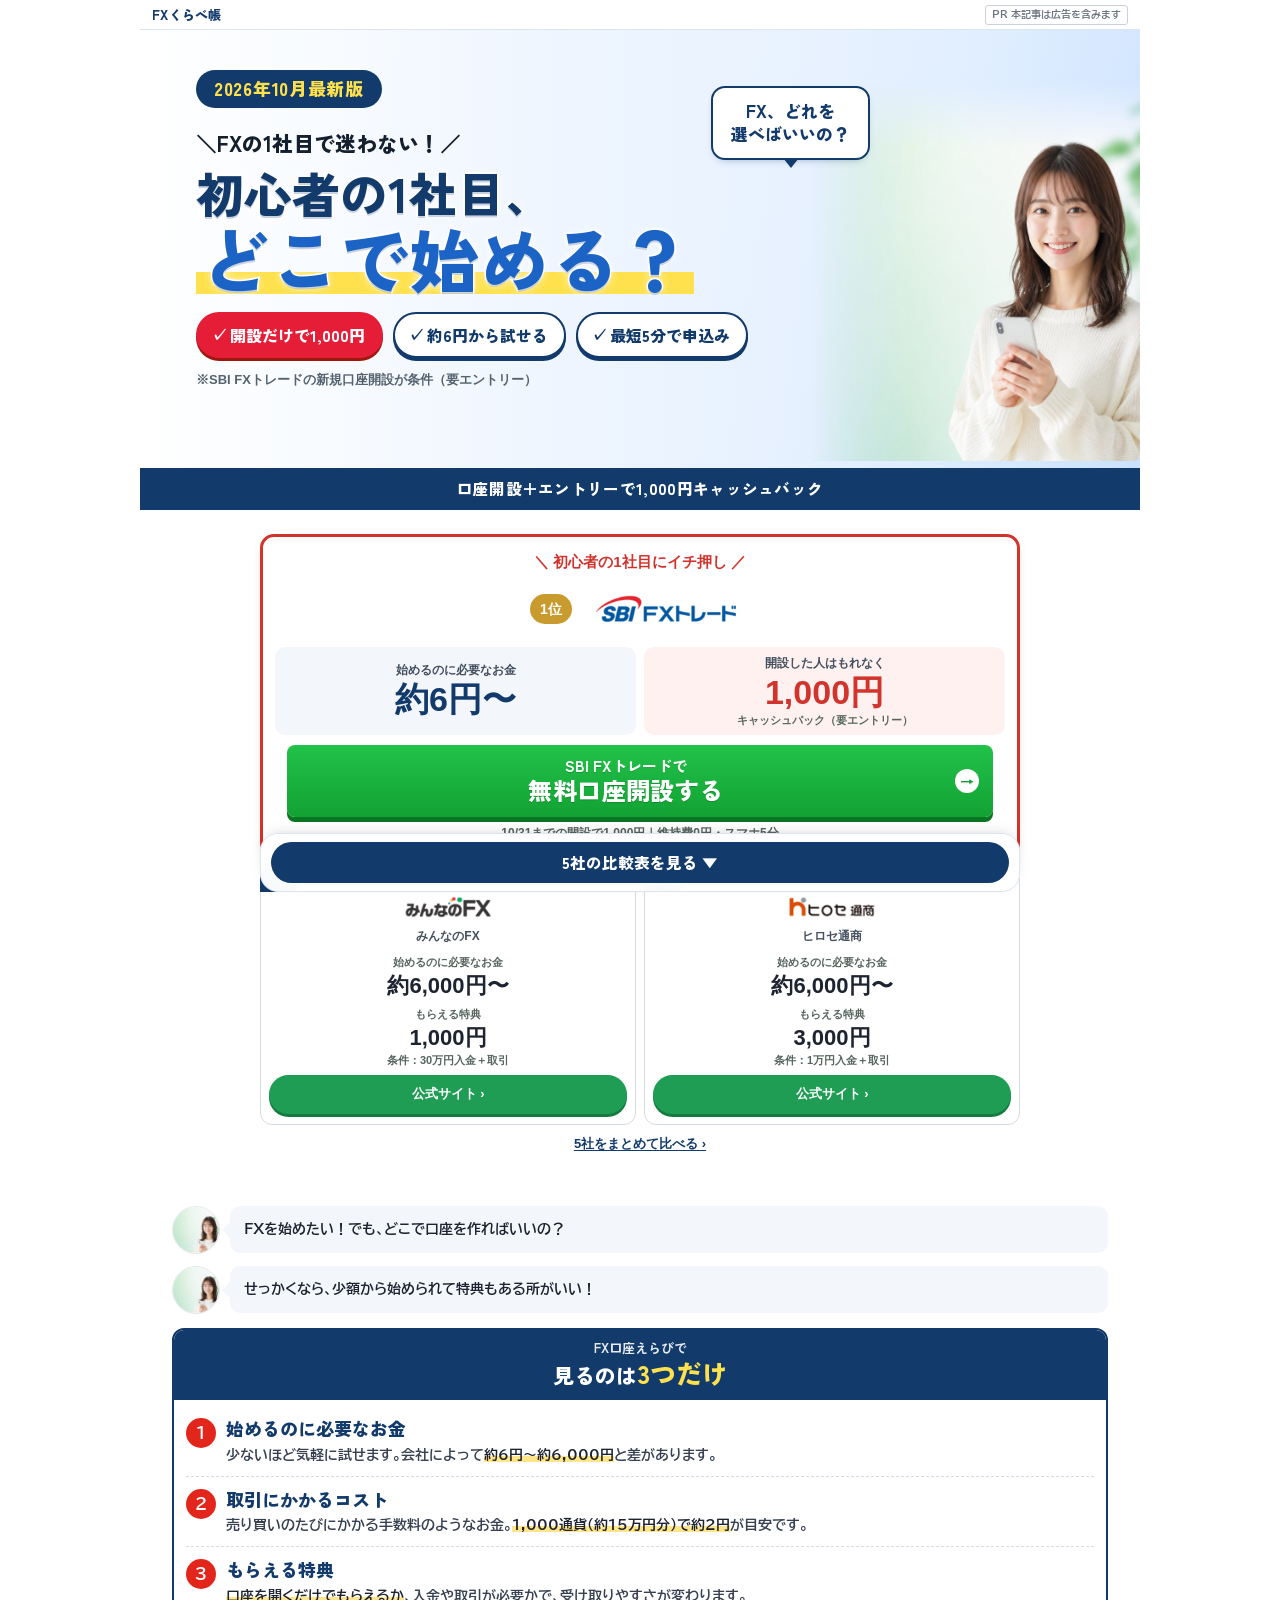
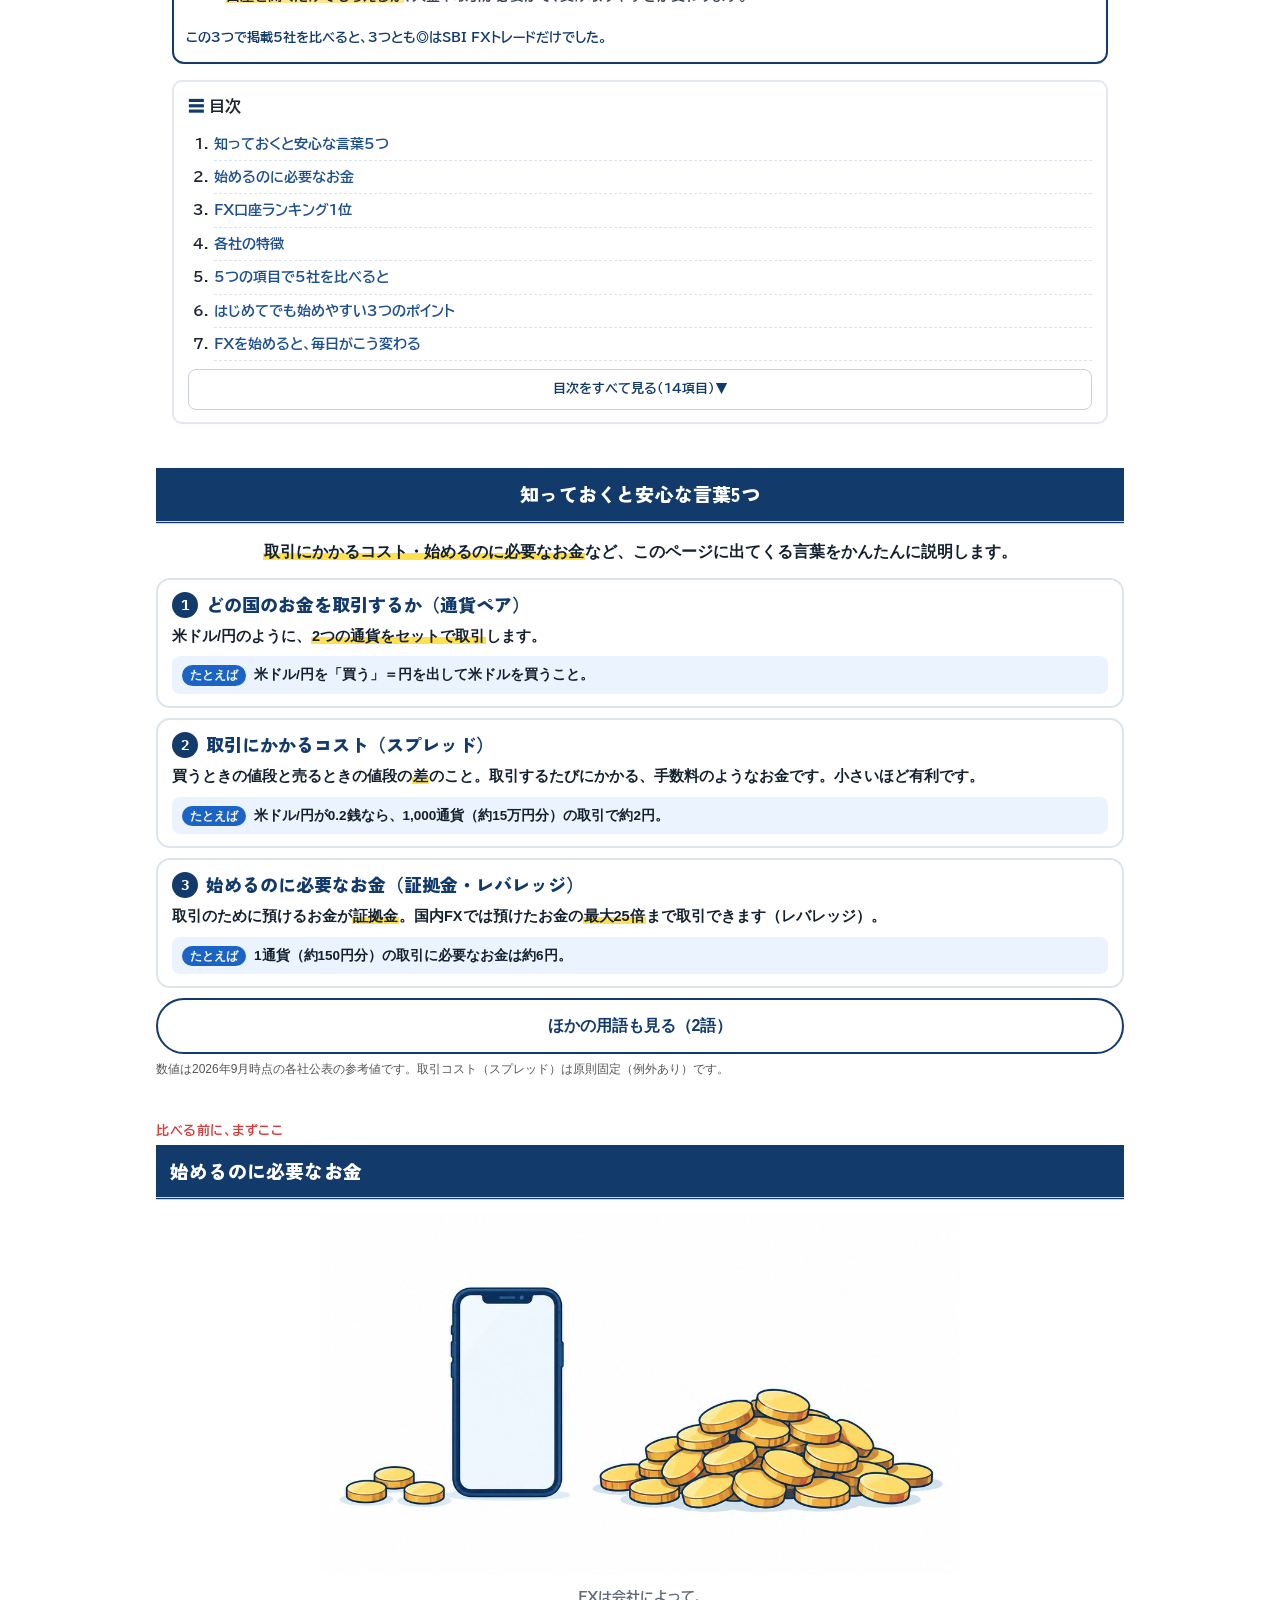
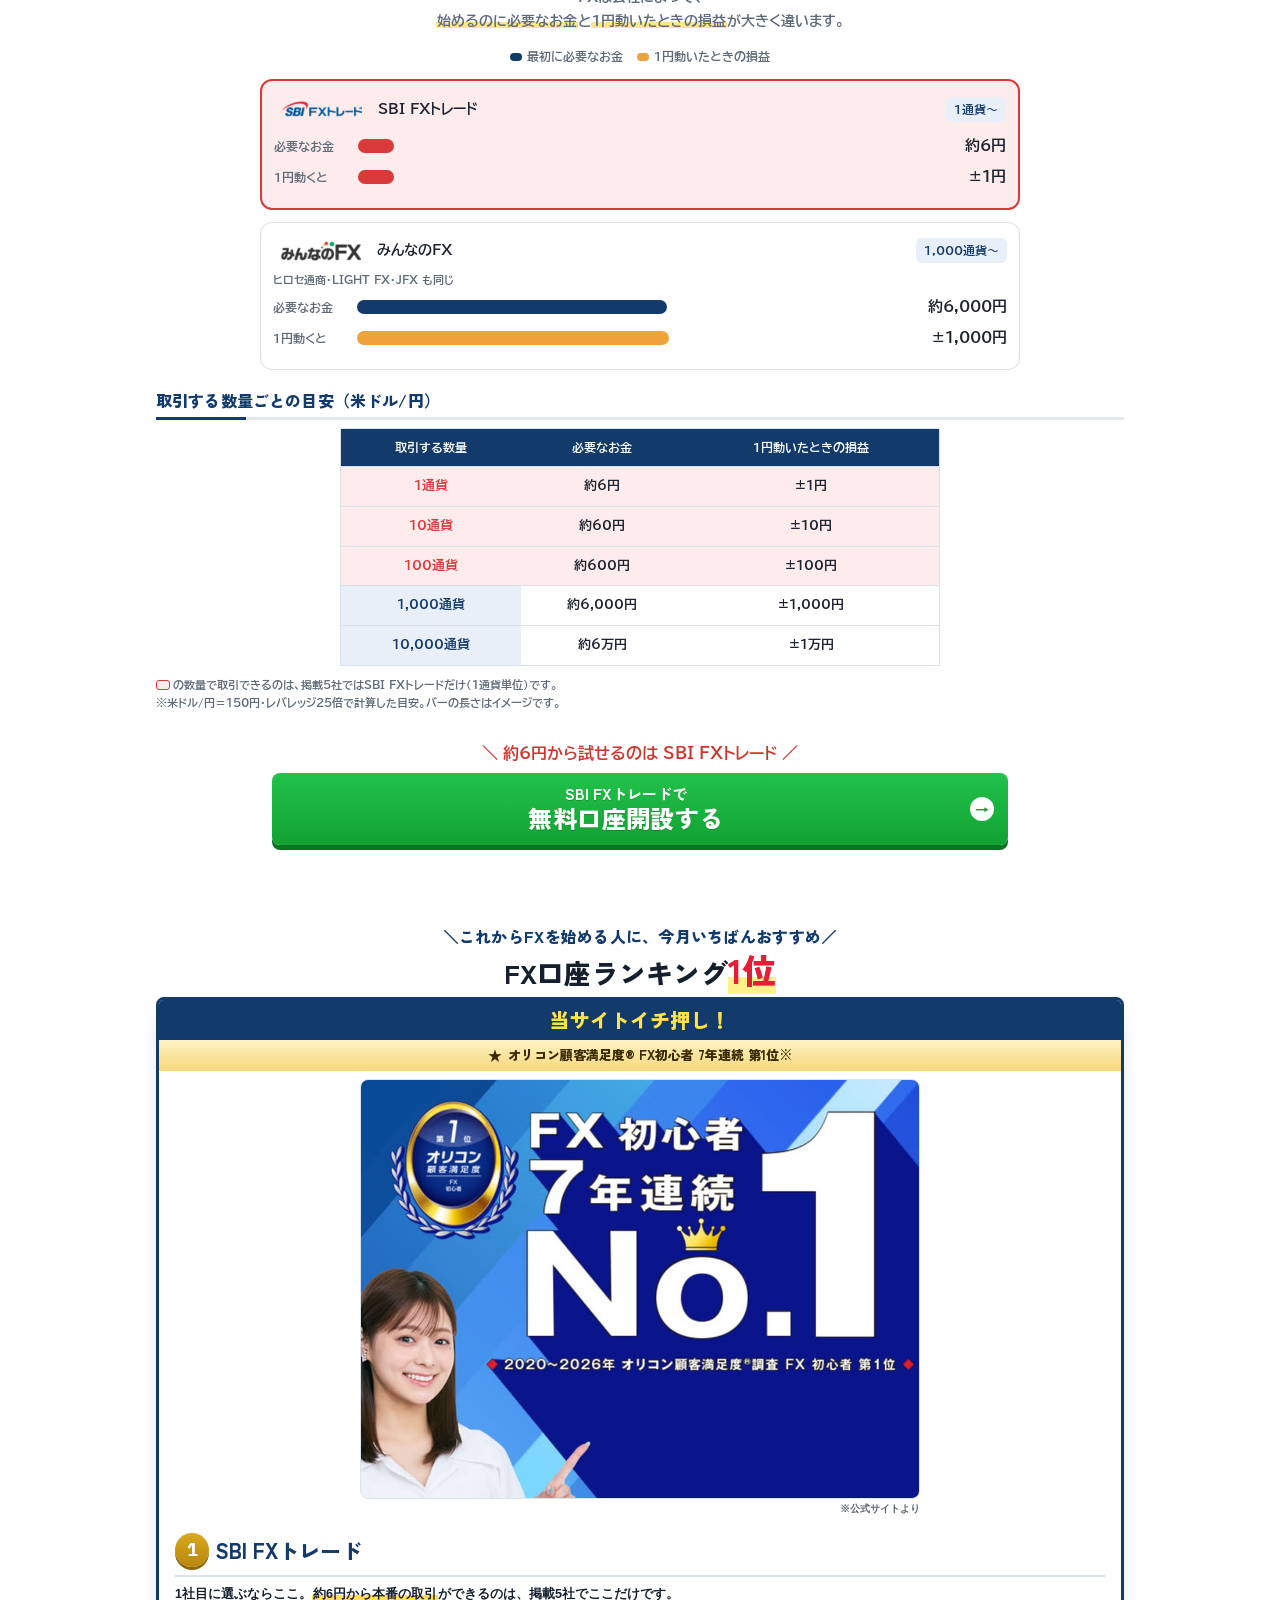
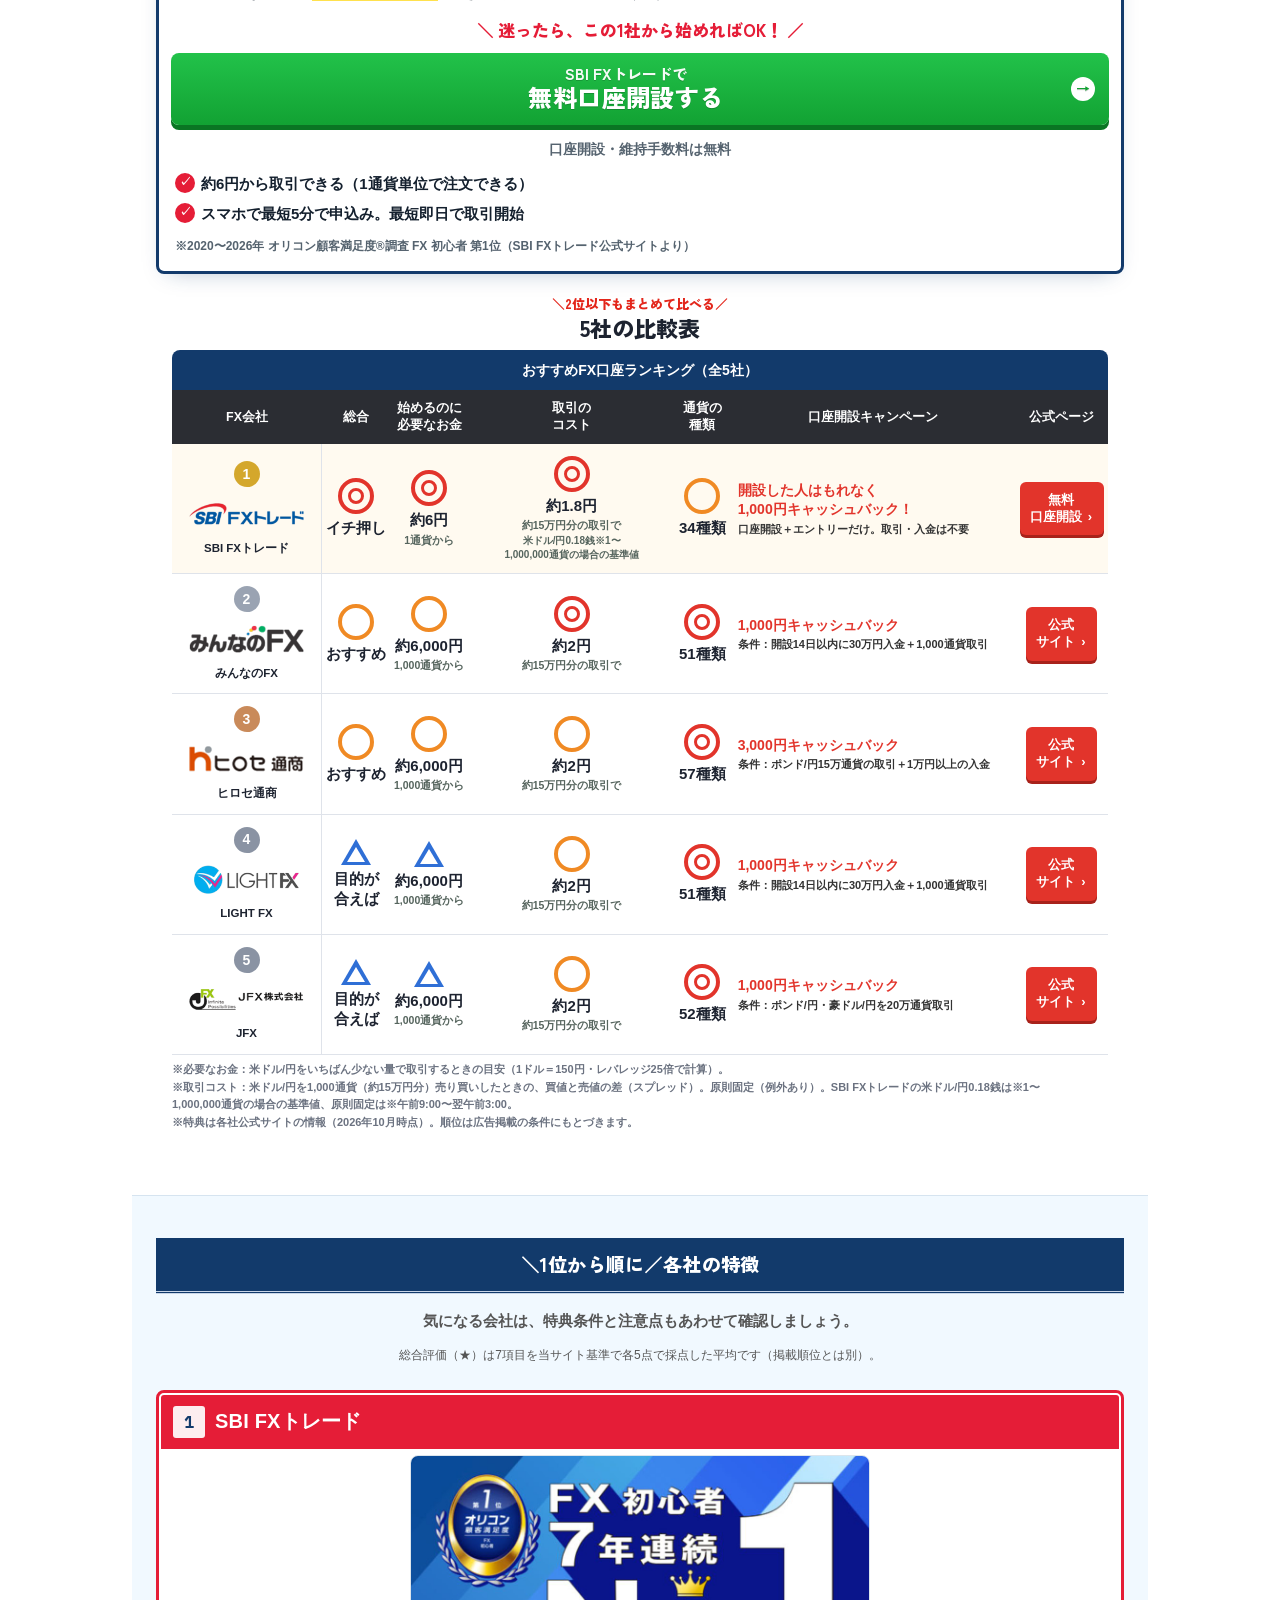
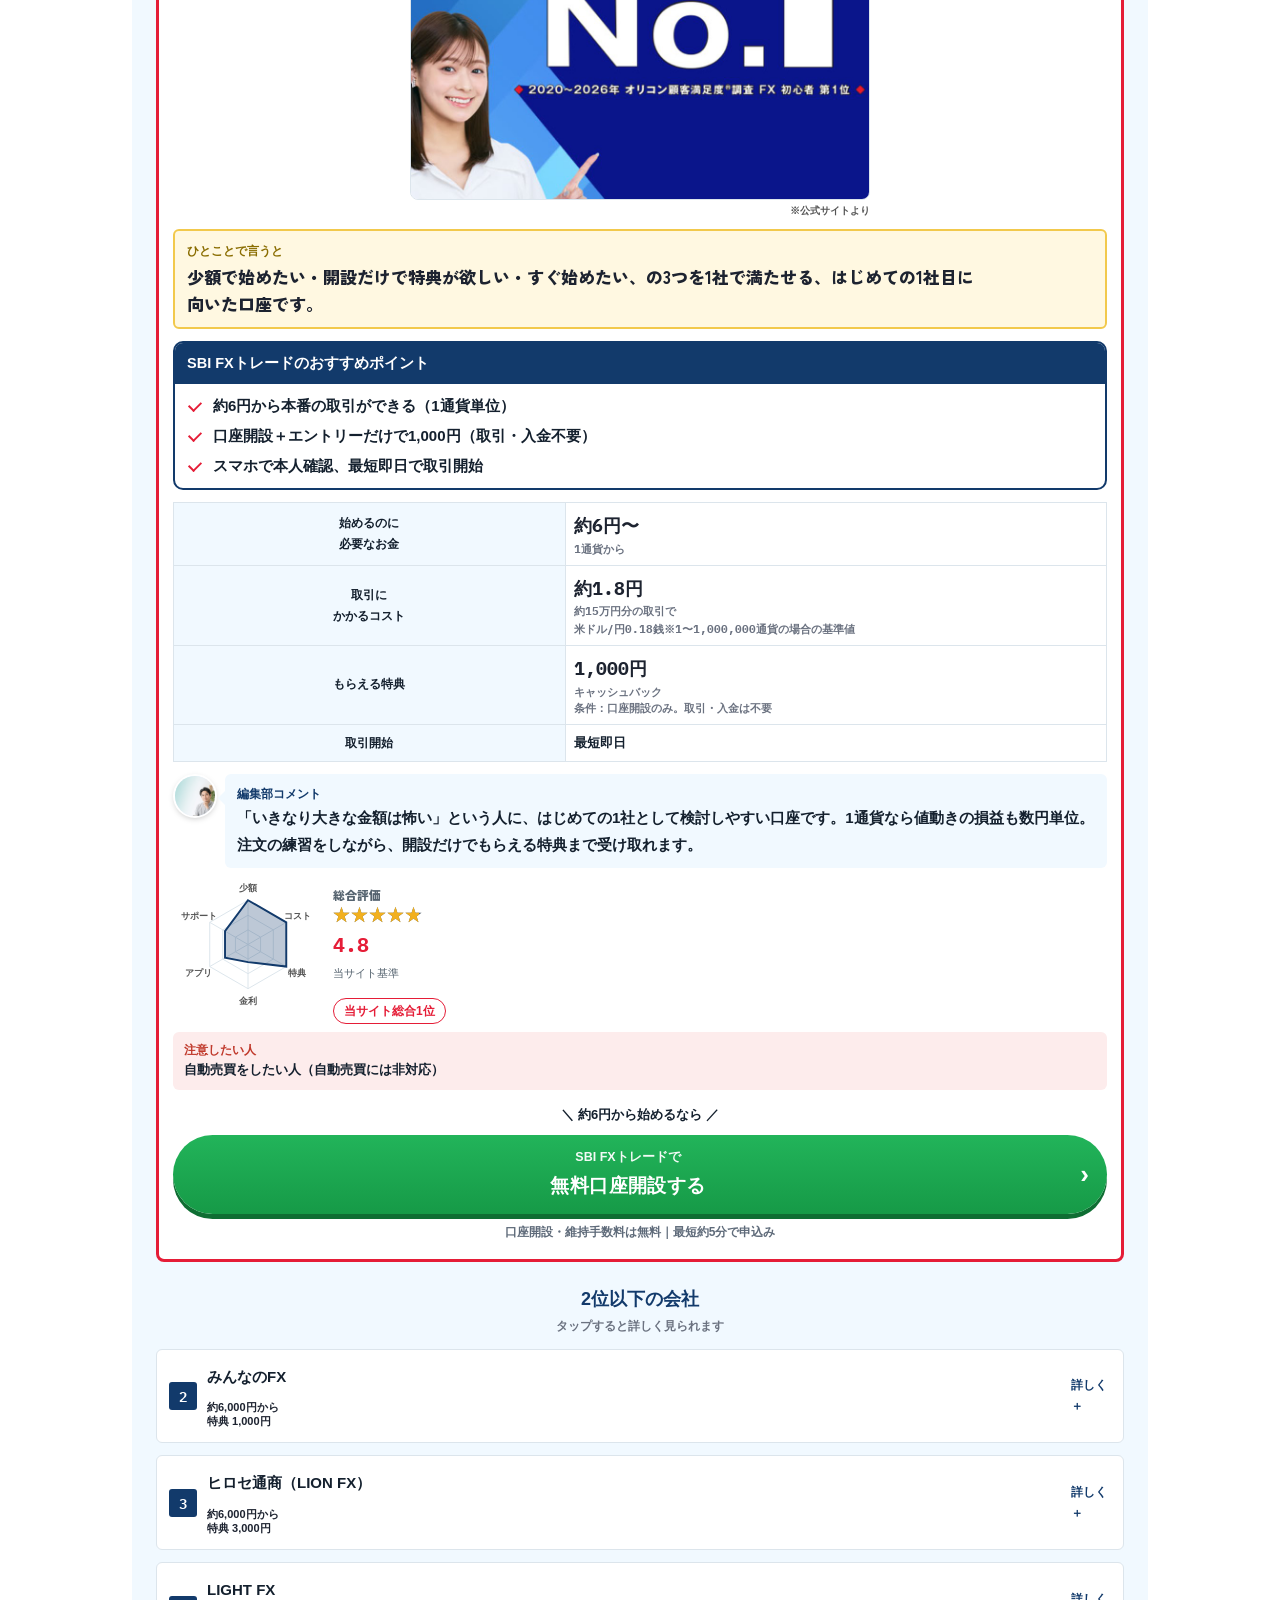
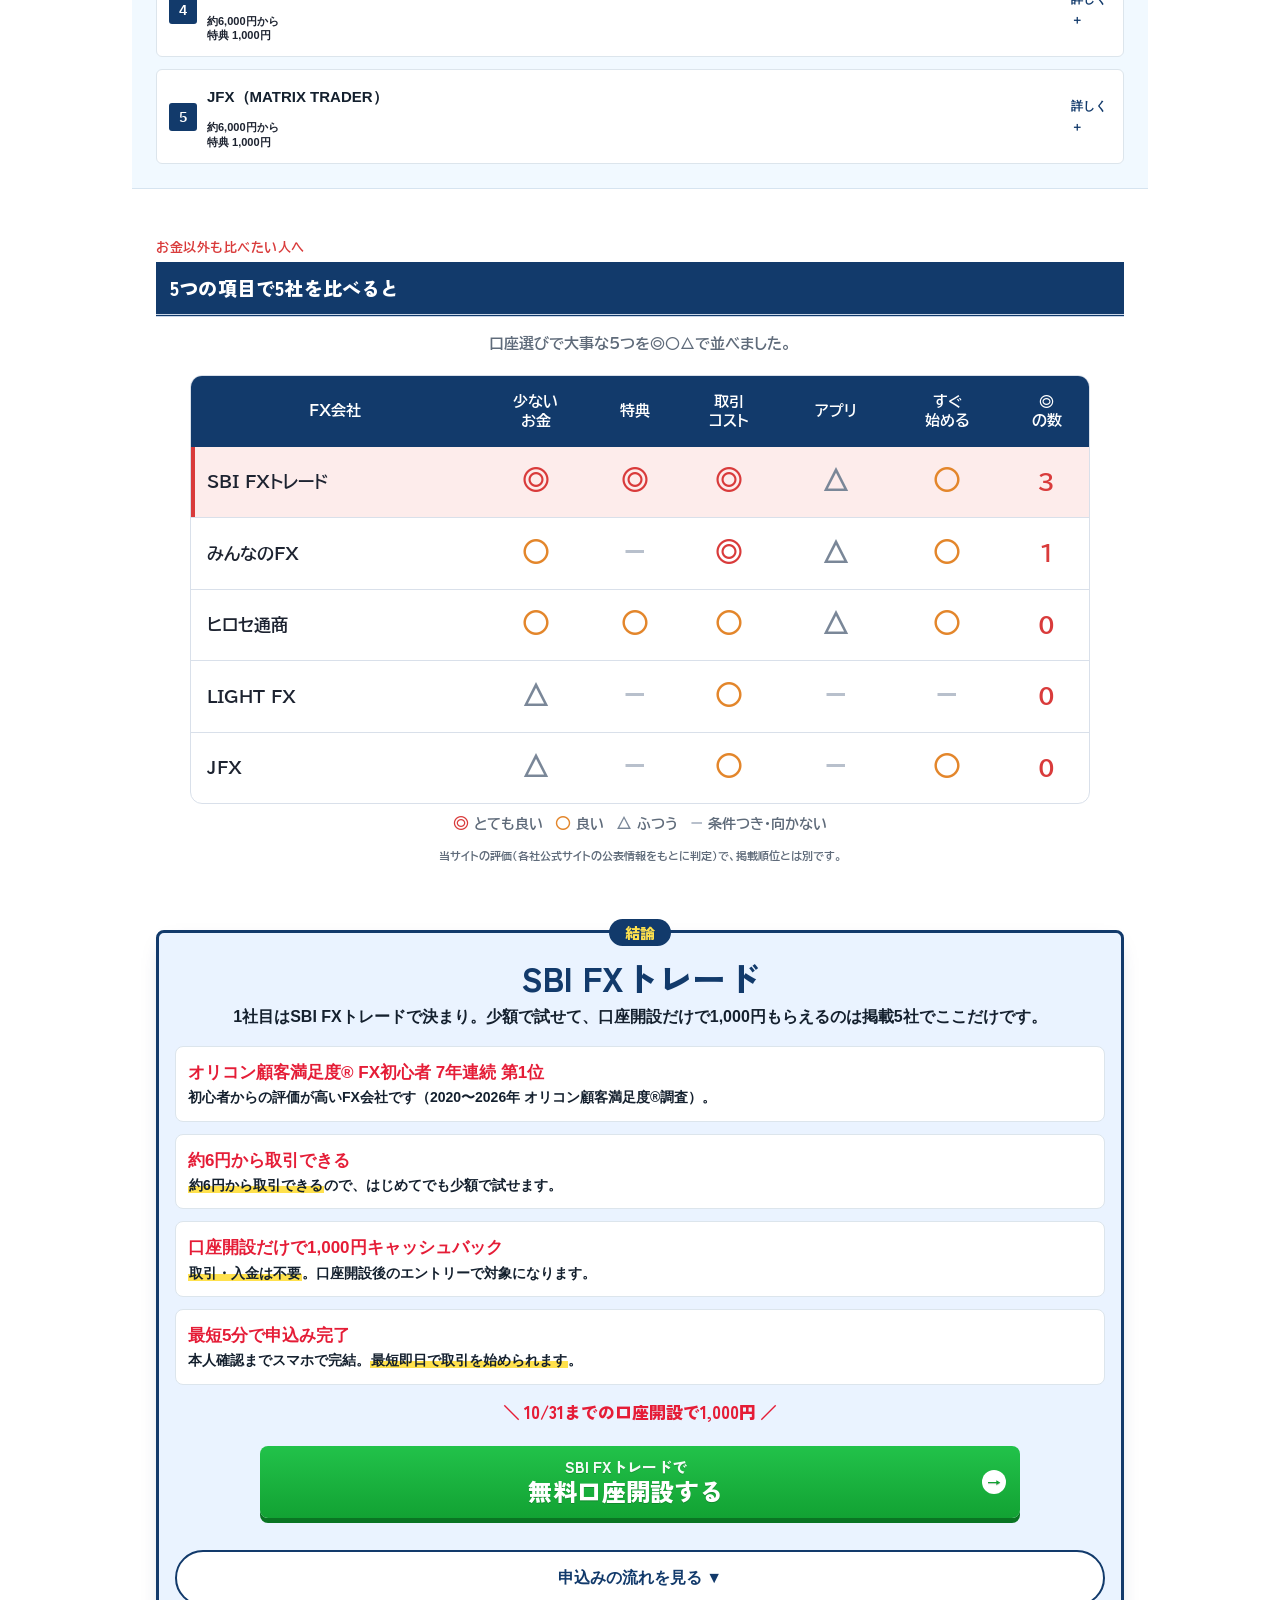
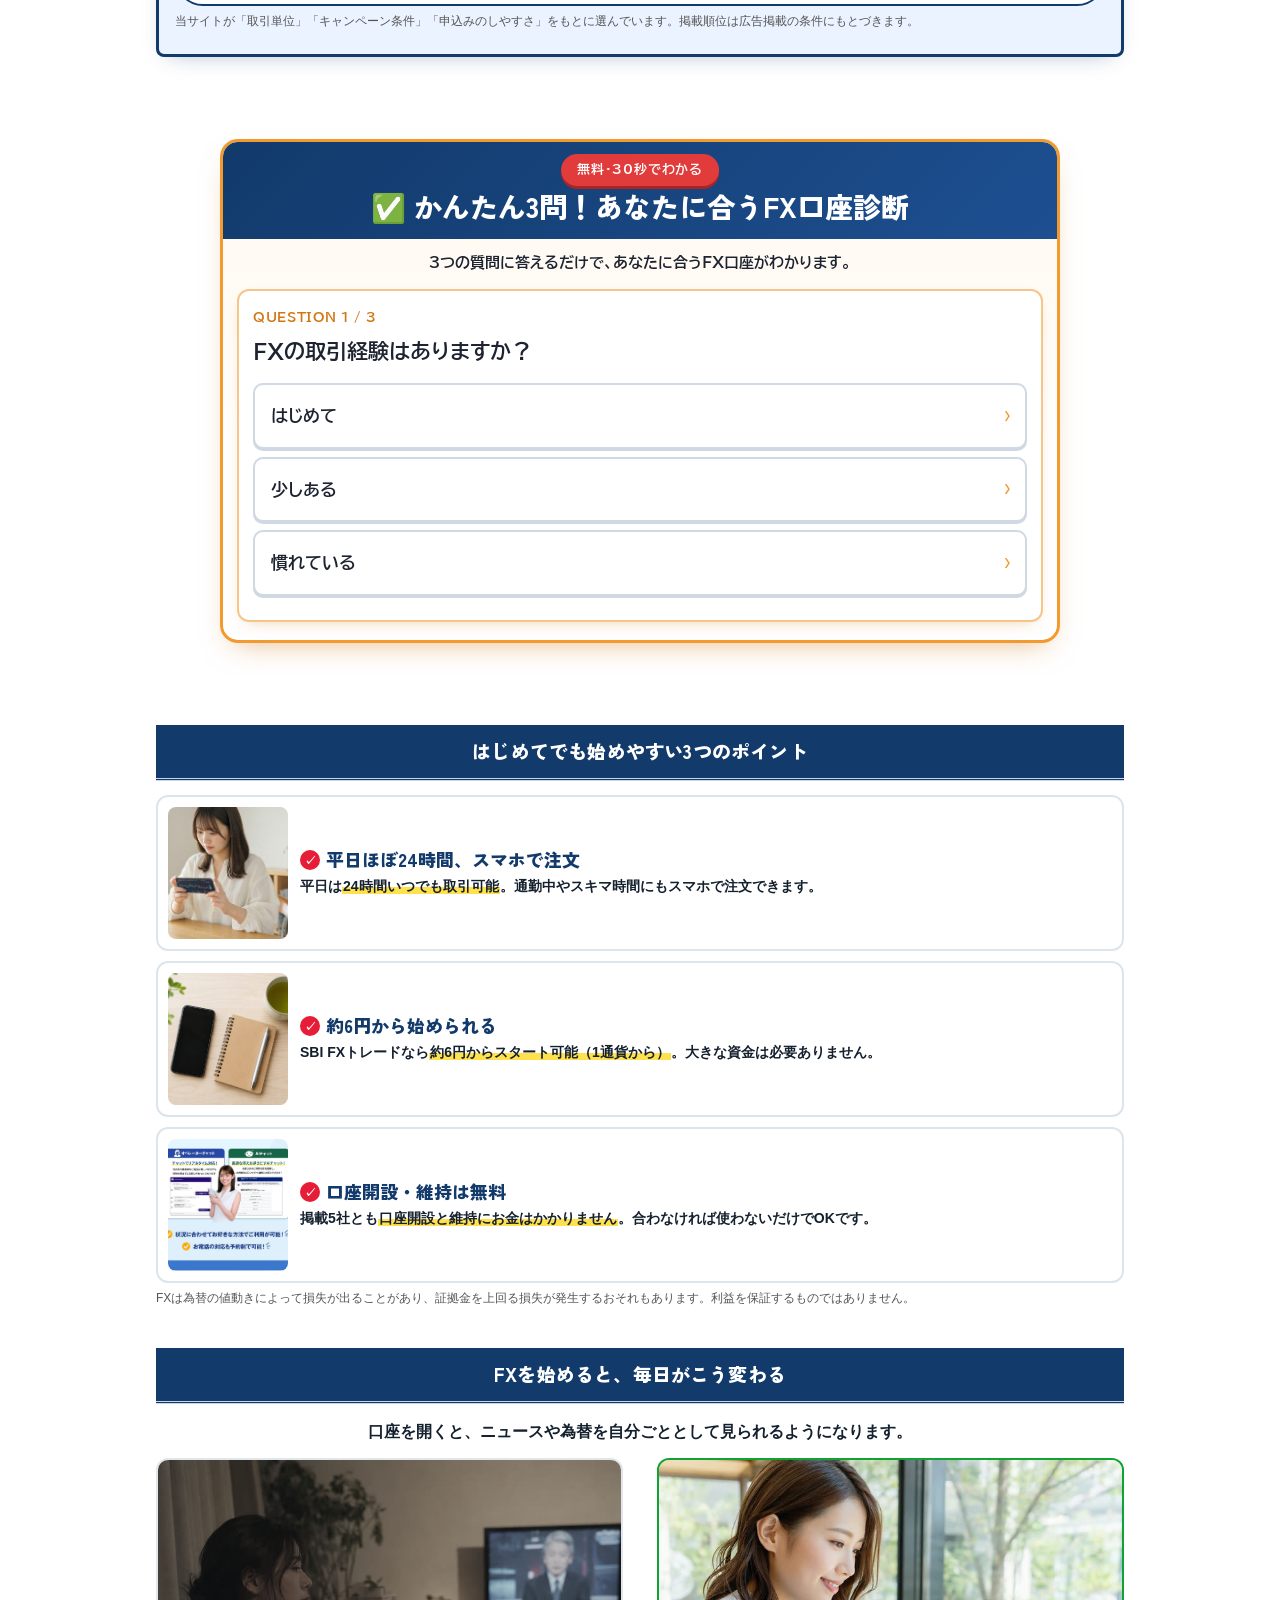
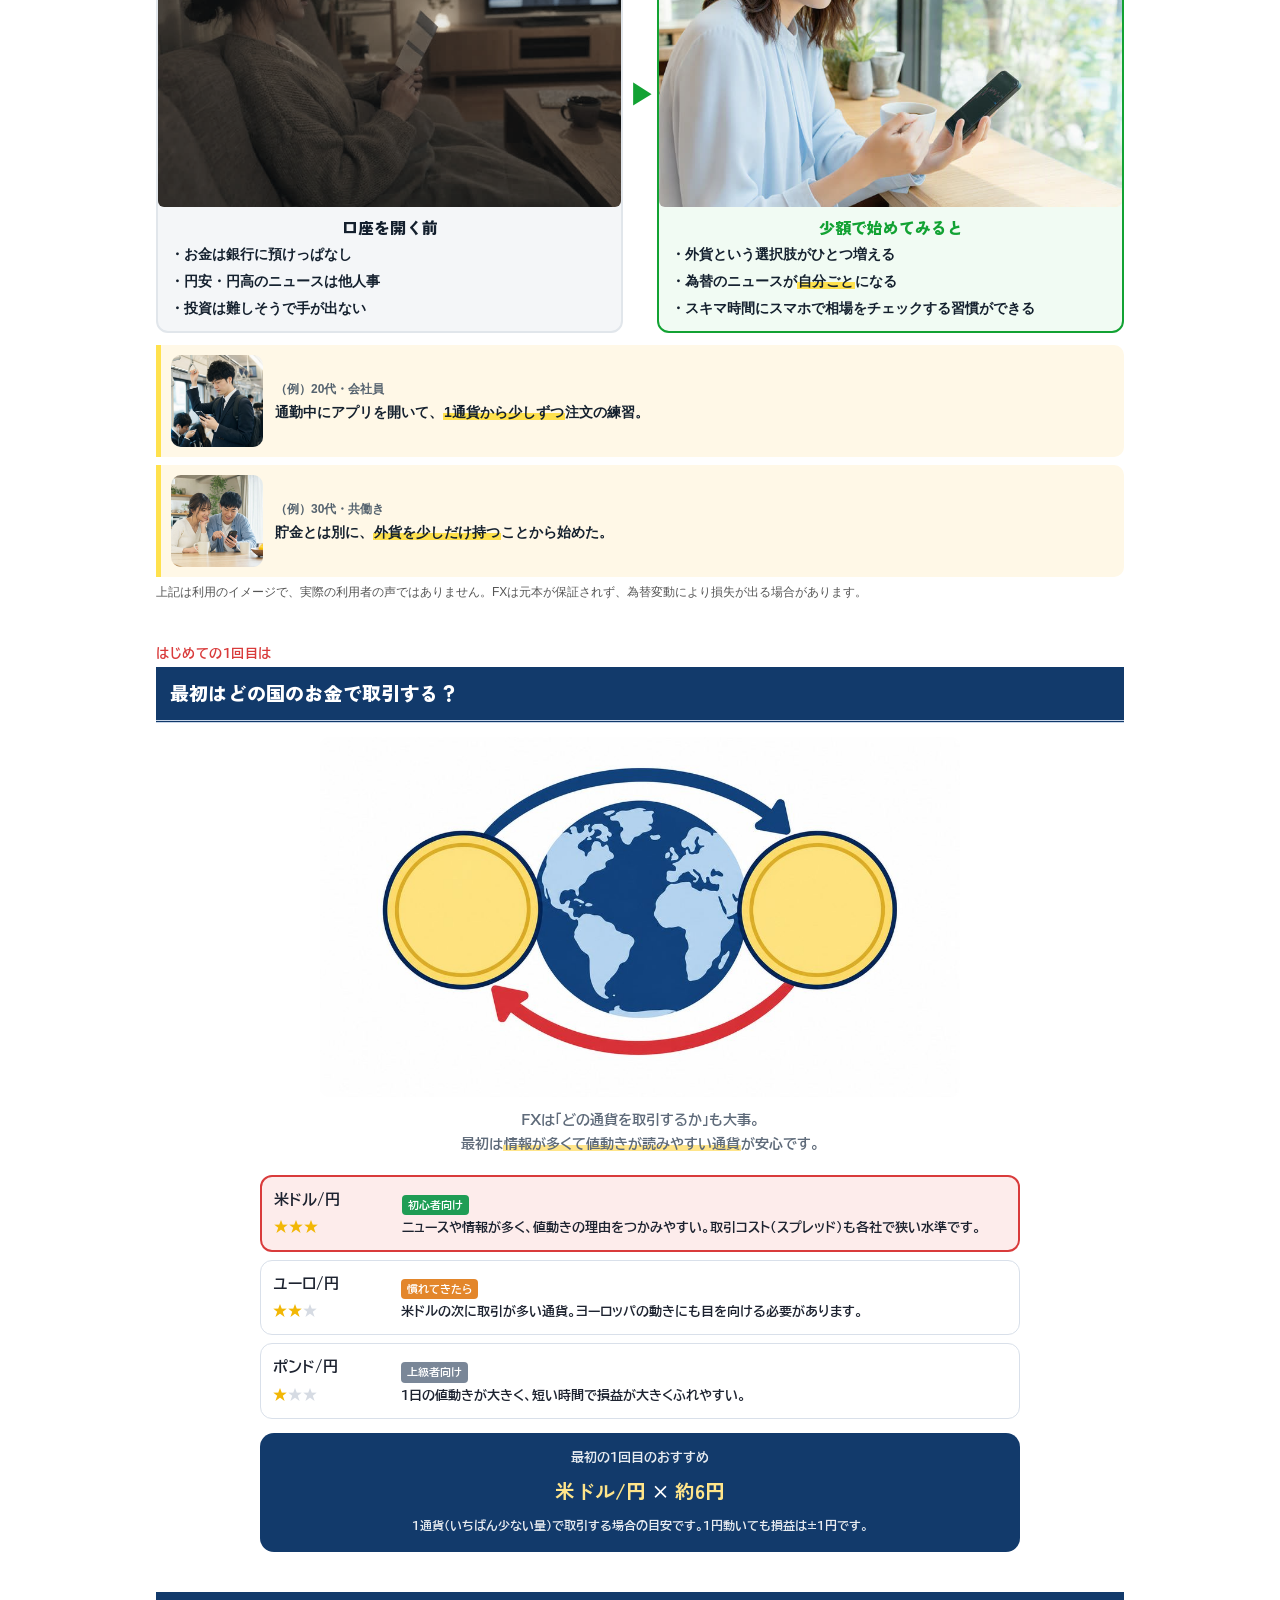
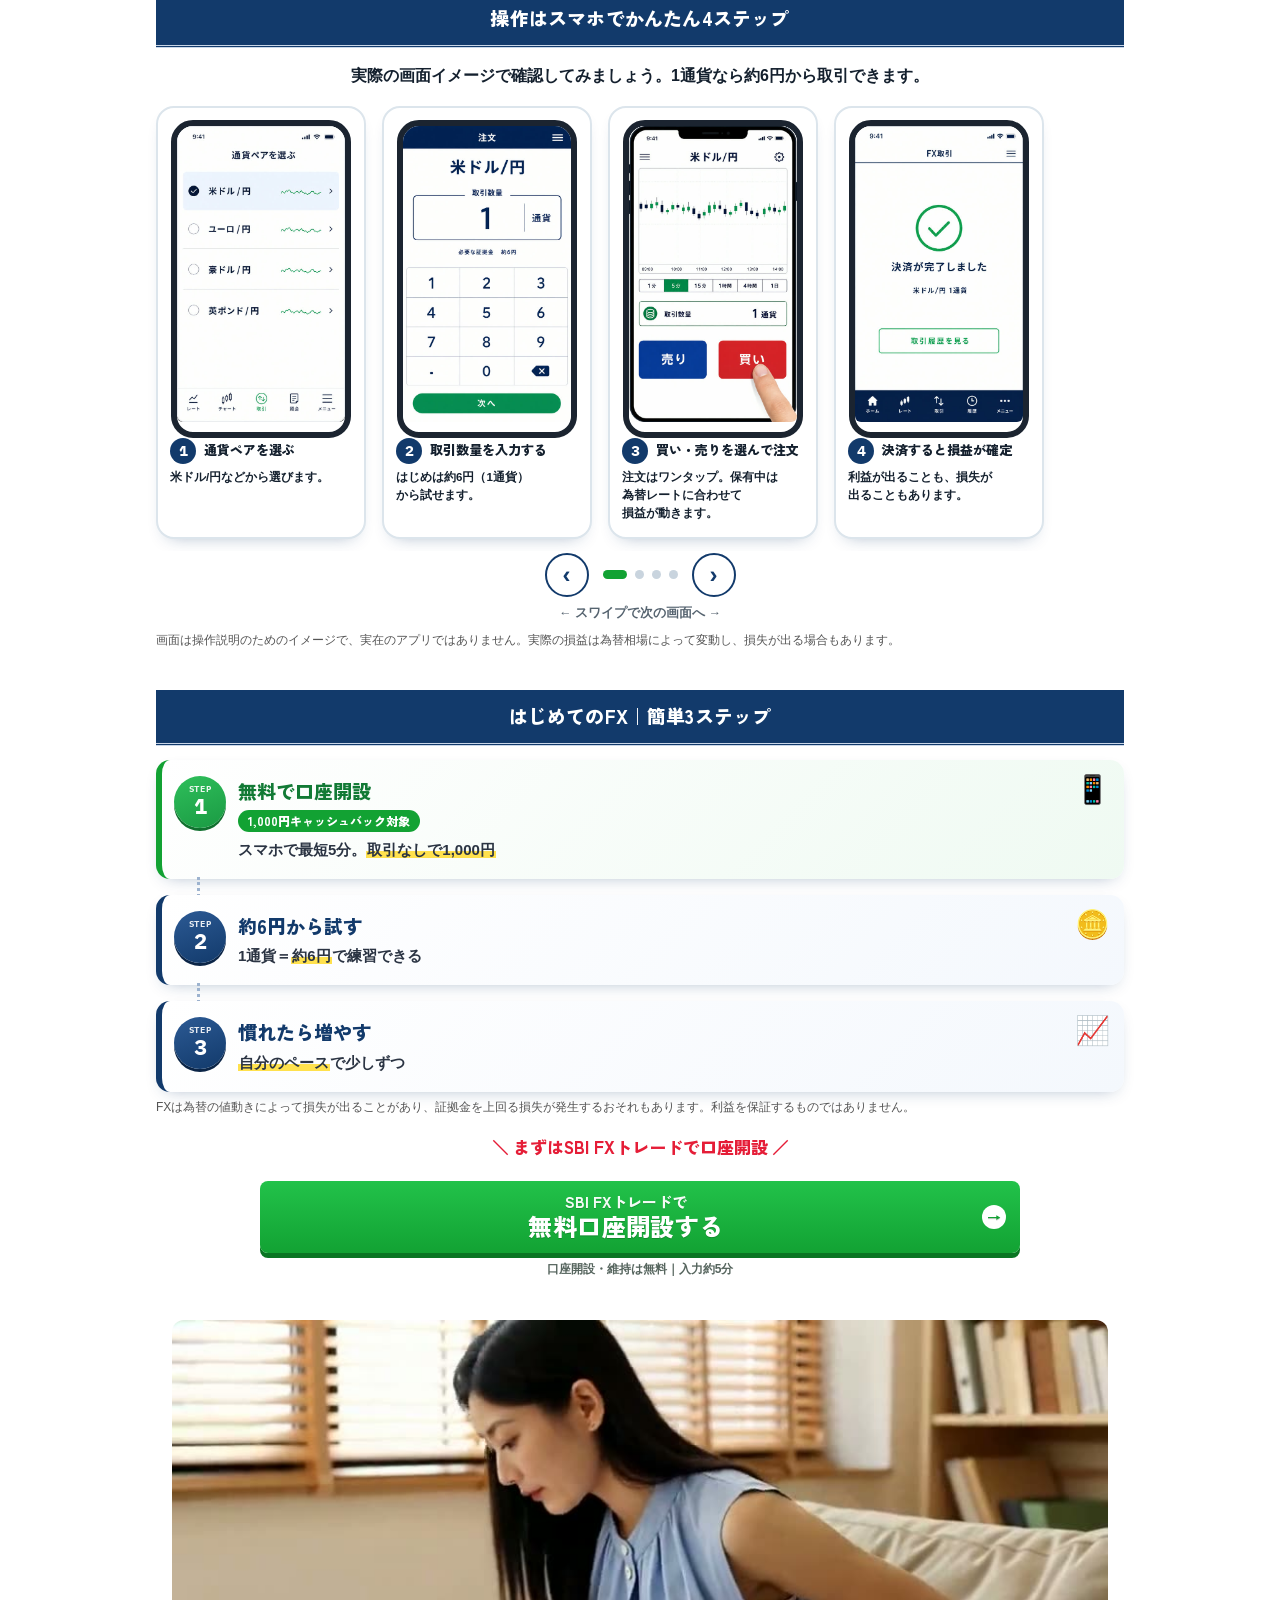
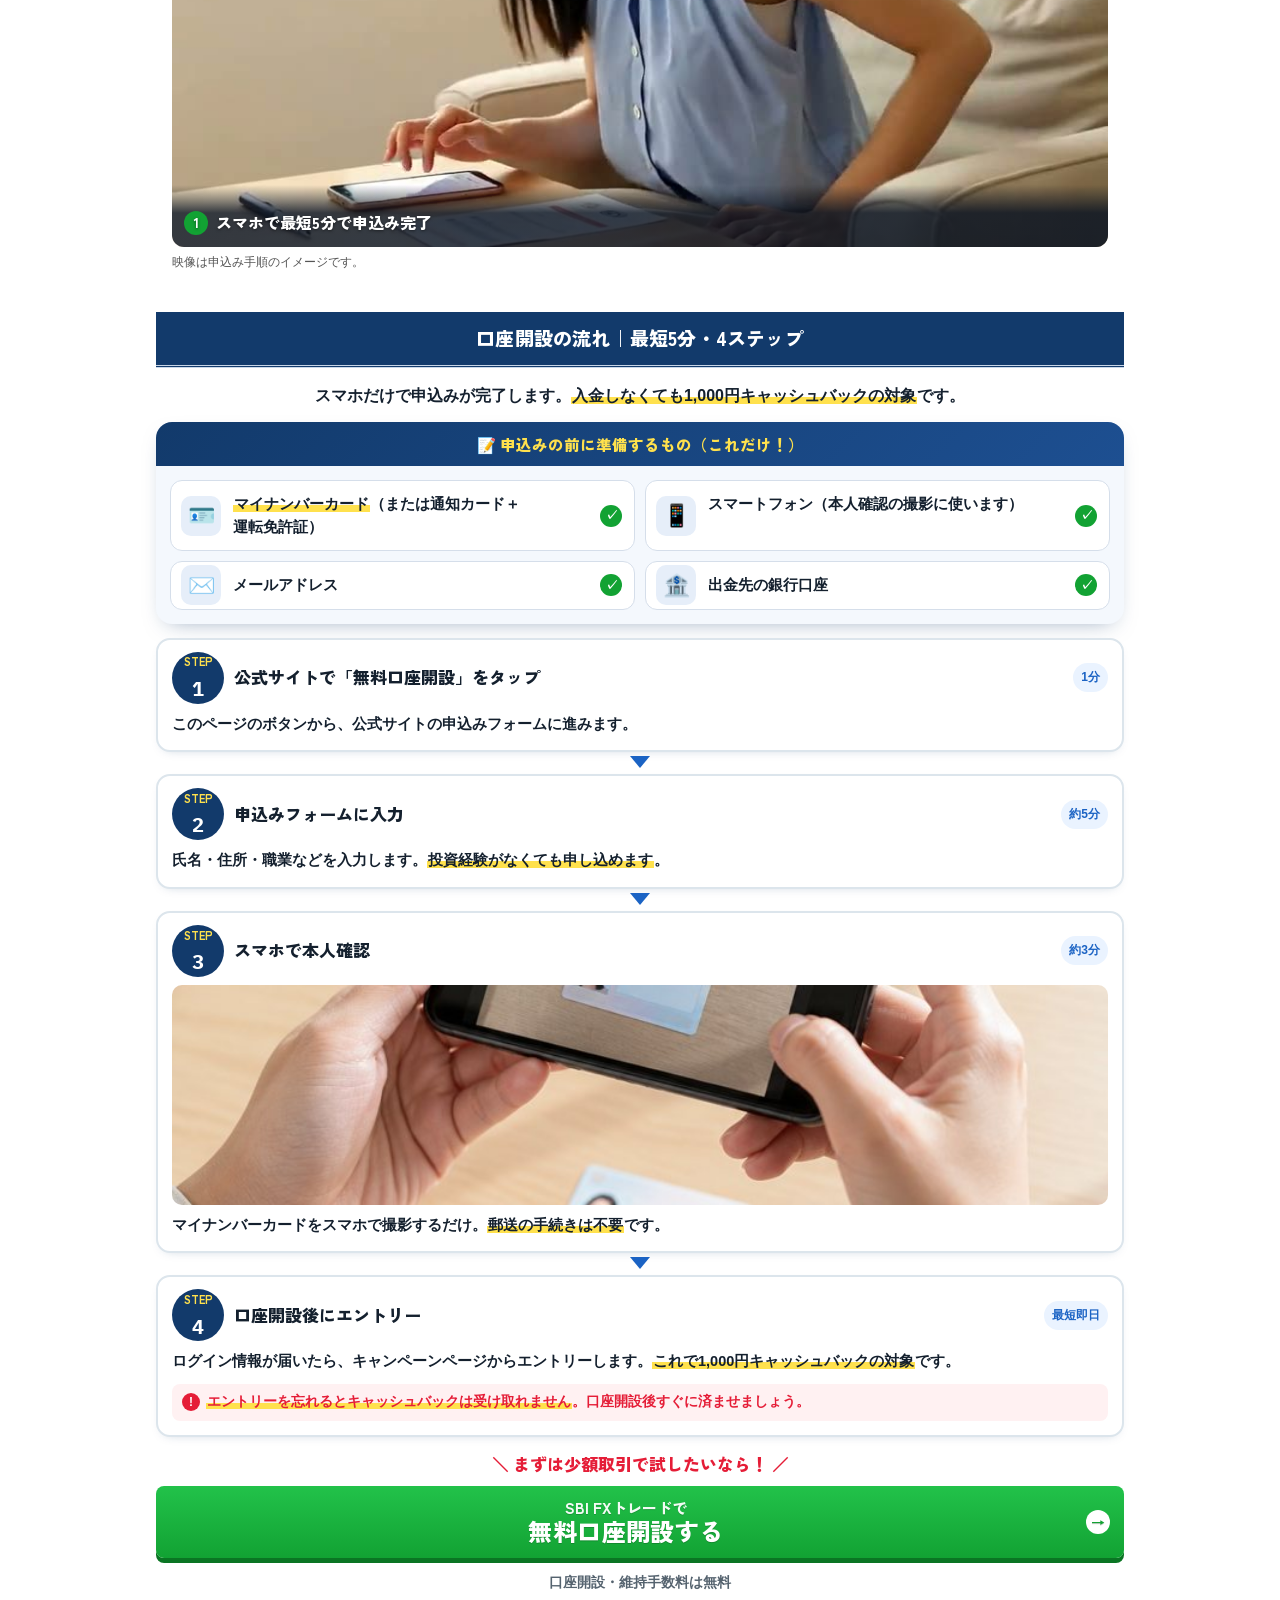
==== r-8571d5cd/index.html @ 83e7b209 "比較表を◎○△＋値・赤い特典見出し・公式サイトボタンの横並びに／ページ下部に「あなたに合ったFX会社を探す」検索を追加 Co-Authored-By: Claude Opus 5.5 <noreply" ====
<!doctype html>
<html lang="ja" data-theme="light"><head>
<!-- Google Tag Manager -->
<script>(function(w,d,s,l,i){w[l]=w[l]||[];w[l].push({'gtm.start':
new Date().getTime(),event:'gtm.js'});var f=d.getElementsByTagName(s)[0],
j=d.createElement(s),dl=l!='dataLayer'?'&l='+l:'';j.async=true;j.src=
'https://www.googletagmanager.com/gtm.js?id='+i+dl;f.parentNode.insertBefore(j,f);
})(window,document,'script','dataLayer','GTM-5BLP3X5V');</script>
<!-- End Google Tag Manager -->

<meta charset="utf-8">
<meta name="color-scheme" content="light">
<meta name="viewport" content="width=device-width,initial-scale=1,viewport-fit=cover">
<meta name="robots" content="noindex,nofollow">
<link rel="canonical" href="https://fx-kurabecho.com/">
<meta property="og:url" content="https://fx-kurabecho.com/">
<meta property="og:type" content="article">
<meta property="og:site_name" content="FXくらべ帳">
<meta property="og:title" content="FX初心者おすすめ口座ランキング｜FXくらべ帳">
<meta property="og:image" content="https://fx-kurabecho.com/img/hero_compare.jpg">

<title>FX口座おすすめ比較｜少額から始めやすい口座を目的別に選ぶ</title>
<meta name="description" content="FX口座を、最小取引単位・スプレッド・もらえる特典・スワップで比較。3つの質問に答えると、合う口座がわかります。">
<link rel="preconnect" href="https://fonts.googleapis.com"><link rel="preconnect" href="https://fonts.gstatic.com" crossorigin>
<link rel="stylesheet" href="https://fonts.googleapis.com/css2?family=BIZ+UDPGothic:wght@400;700&family=Zen+Kaku+Gothic+New:wght@500;700;900&family=IBM+Plex+Mono:wght@500;600&display=swap">
<style>:root{
  --ground:#F3F6F4; --surface:#FFFFFF; --sunk:#E8EEEB;
  --ink:#15201B; --muted:#56655E; --rule:#D3DDD8;
  --accent:#0B6E4F; --accent-ink:#FFFFFF; --accent-soft:#DCEFE7;
  --cta:#F29A2E; --cta-ink:#1E1407; --cta-edge:#D17712;
  --caution:#A9432E; --caution-soft:#F7E6E1;
  --gold:#8A6A12; --gold-soft:#F6EDD2;
  --shadow:0 1px 0 rgba(21,32,27,.06),0 6px 18px -10px rgba(21,32,27,.25);
  --f-display:"Zen Kaku Gothic New","Hiragino Sans","Yu Gothic",sans-serif;
  --f-body:"BIZ UDPGothic","Hiragino Sans","Yu Gothic",Meiryo,sans-serif;
  --f-mono:"IBM Plex Mono",ui-monospace,Menlo,monospace;
}
@media (prefers-color-scheme: dark){
  :root:not([data-theme="light"]){
    --ground:#0E1512; --surface:#16201C; --sunk:#1D2925;
    --ink:#E4ECE8; --muted:#9AAAA3; --rule:#2A3833;
    --accent:#52C49C; --accent-ink:#0E1512; --accent-soft:#183329;
    --cta:#F4A547; --cta-ink:#1E1407; --cta-edge:#C9832C;
    --caution:#E88A72; --caution-soft:#3A221C;
    --gold:#E2C064; --gold-soft:#3A3120;
    --shadow:0 1px 0 rgba(0,0,0,.4),0 8px 20px -12px rgba(0,0,0,.7);
  }
}
:root[data-theme="dark"]{
  --ground:#0E1512; --surface:#16201C; --sunk:#1D2925;
  --ink:#E4ECE8; --muted:#9AAAA3; --rule:#2A3833;
  --accent:#52C49C; --accent-ink:#0E1512; --accent-soft:#183329;
  --cta:#F4A547; --cta-ink:#1E1407; --cta-edge:#C9832C;
  --caution:#E88A72; --caution-soft:#3A221C;
  --gold:#E2C064; --gold-soft:#3A3120;
  --shadow:0 1px 0 rgba(0,0,0,.4),0 8px 20px -12px rgba(0,0,0,.7);
}
/* 比較記事LP：最低限の骨格（レイアウトと可読性だけ。装飾は design.css） */
*{box-sizing:border-box}
html{scroll-behavior:smooth;scroll-padding-top:16px}
body{margin:0;background:var(--ground);color:var(--ink);font-family:var(--f-body);font-size:15px;line-height:1.8;padding:0 16px 96px}
.wrap{max-width:720px;margin-inline:auto}
h1,h2,h3{font-family:var(--f-display);line-height:1.35;margin:0;text-wrap:balance}
p{margin:.4em 0}
a{color:var(--accent)}
:focus-visible{outline:3px solid var(--accent);outline-offset:2px}
.num{font-family:var(--f-mono);font-variant-numeric:tabular-nums}
.fine{font-size:12px;color:var(--muted);line-height:1.6}
.sr{position:absolute;width:1px;height:1px;overflow:hidden;clip:rect(0 0 0 0)}
.sec{margin-top:40px}
.btn{display:flex;justify-content:center;align-items:center;gap:6px;min-height:48px;padding:10px 16px;border-radius:10px;background:var(--cta);color:var(--cta-ink);font-weight:700;text-decoration:none}
.btn.sub{background:var(--surface);color:var(--accent);border:2px solid var(--accent)}
.btn.xs{min-height:36px;padding:4px 10px;font-size:13px;white-space:nowrap}
.chip{min-height:40px;padding:6px 12px;border-radius:999px;border:1px solid var(--rule);background:var(--surface);color:var(--ink);font:inherit;cursor:pointer}
.chip[aria-pressed="true"]{background:var(--accent);color:var(--accent-ink);border-color:var(--accent)}
.chips,.filters,.seg{display:flex;flex-wrap:wrap;gap:8px}
.table-scroll{overflow-x:auto}
.cmp{border-collapse:collapse;min-width:640px;width:100%;font-size:13px}
.cmp th,.cmp td{padding:8px;border-bottom:1px solid var(--rule);text-align:left;vertical-align:top}
.chart{width:100%;height:auto;display:block}
.sticky-cta{position:fixed;left:0;right:0;bottom:0;padding:8px 16px;transform:translateY(110%);transition:transform .2s}
.sticky-cta.on{transform:none}
.result{display:grid;gap:12px}
@media (min-width:640px){.result{grid-template-columns:1fr 1fr}}
/* ---- 骨格：追加ブロック ---- */
img{max-width:100%;height:auto;display:block}
.shot{margin:12px 0}.shot figcaption{font-size:12px;color:var(--muted);margin-top:4px}
.shots{display:grid;gap:12px}
.benefits,.check-list,.reason-list{padding-left:1.2em}
.scenes,.review-list,.apply-steps{display:grid;gap:12px;padding:0;list-style:none}
.sample-badge{display:inline-block;font-size:12px;font-weight:700;color:#fff;background:#c0392b;padding:2px 8px;border-radius:4px}
.deadline b{color:var(--caution)}
/* 追従CTA：ゆらゆら（3.5秒ごとに小さく揺れる） */
.sticky-cta{z-index:30;background:var(--surface)}
.st-note{margin:0 0 4px;text-align:center;font-size:12px;font-weight:700}
@keyframes wobble{0%,72%,100%{transform:rotate(0)}76%{transform:rotate(-2deg) scale(1.02)}80%{transform:rotate(2deg) scale(1.02)}84%{transform:rotate(-1.5deg)}88%{transform:rotate(1deg)}92%{transform:rotate(0)}}
.btn.wobble{animation:wobble 3.5s ease-in-out infinite;transform-origin:center}
@media (prefers-reduced-motion:reduce){.btn.wobble{animation:none}}
/* 離脱防止ポップアップ */
.exit-pop{position:fixed;inset:0;z-index:50;display:grid;place-items:center;padding:16px;background:rgba(0,0,0,.55)}
.exit-pop[hidden]{display:none}
.ep-card{position:relative;max-width:360px;width:100%;background:var(--surface);border-radius:14px;padding:22px 18px 14px;display:grid;gap:10px;text-align:center}
.ep-x{position:absolute;top:6px;right:8px;width:44px;height:44px;border:0;background:none;font-size:22px;color:var(--muted);cursor:pointer}
.ep-close{border:0;background:none;color:var(--muted);text-decoration:underline;min-height:44px;cursor:pointer;font:inherit}
body.pop-open{overflow:hidden}
/* =====================================================================
   FXくらべ帳 比較記事LP デザイン v4（2026-09-18 全面整理）
   コンセプト：為替の取引帳（ledger）。深い緑＝信頼、オレンジ＝行動、
   数字は等幅で桁を揃え、罫線と面の差で情報の強弱をつける。
   ・色はトークン経由のみ（ダークモード対応）
   ・装飾は「1位カード」「結論」「CTA」に集中させ、他は静かに
   ・リスク表示の大きさは compliance.css（最後に読み込み）が担保
   ===================================================================== */

/* ---------- 追加トークン ---------- */
:root{
  --hot:#C8402B; --hot-soft:#FCEBE6; --hot-ink:#FFFFFF;
  --marker:#FFE7A3; --gold-mark:#FFE7A3;
  --band:#F7FAF8; --band-line:#E4EDE8;
  --medal1:#B08A2E; --medal2:#8C9A94; --medal3:#B07A4E;
  --banner-a:#0E7A57; --banner-b:#08452F; --banner-ink:#FFFFFF;
  --sh-sm:0 1px 2px rgba(21,32,27,.06);
  --sh-md:0 2px 4px rgba(21,32,27,.06),0 8px 20px -12px rgba(21,32,27,.28);
  --sh-lg:0 8px 30px -14px rgba(21,32,27,.45);
  --t-xs:11px; --t-sm:12.5px; --t-md:14px; --t-base:15px; --t-lg:17px; --t-xl:20px; --t-2xl:24px; --t-3xl:31px;
  --s1:4px; --s2:8px; --s3:12px; --s4:16px; --s5:24px; --s6:40px;
  --r1:8px; --r2:12px; --r3:16px; --r-pill:999px;
}
@media (prefers-color-scheme: dark){:root:not([data-theme="light"]){
  --hot:#F08268; --hot-soft:#3A221C; --hot-ink:#161616;
  --marker:#6E5714; --gold-mark:#6E5714;
  --band:#131C18; --band-line:#22302B;
  --medal1:#D9B55B; --medal2:#9DACA5; --medal3:#C08A5E;
  --banner-a:#12805C; --banner-b:#072E20;
  --sh-sm:0 1px 2px rgba(0,0,0,.5);
  --sh-md:0 2px 4px rgba(0,0,0,.4),0 8px 20px -12px rgba(0,0,0,.8);
  --sh-lg:0 8px 30px -14px rgba(0,0,0,.9);
}}
:root[data-theme="dark"]{
  --hot:#F08268; --hot-soft:#3A221C; --hot-ink:#161616;
  --marker:#6E5714; --gold-mark:#6E5714;
  --band:#131C18; --band-line:#22302B;
  --medal1:#D9B55B; --medal2:#9DACA5; --medal3:#C08A5E;
  --banner-a:#12805C; --banner-b:#072E20;
}

/* ---------- 土台 ---------- */
body{
  padding-inline:var(--s4);
  background:var(--ground);
  font-size:var(--t-base);
  line-height:1.8;
  -webkit-text-size-adjust:100%;
}
.wrap{max-width:720px}
p{margin:.35em 0}
a{color:var(--accent);text-underline-offset:2px}
button,a{-webkit-tap-highlight-color:transparent}
:focus-visible{outline:3px solid var(--accent);outline-offset:2px;border-radius:4px}
.num{font-family:var(--f-mono);font-variant-numeric:tabular-nums;letter-spacing:-.01em}
.fine{font-size:var(--t-xs);line-height:1.65;color:var(--muted);margin:.5em 0}
.fine.center{text-align:center}
.center{text-align:center}
.sr{position:absolute;width:1px;height:1px;overflow:hidden;clip:rect(0 0 0 0)}
.sec{margin-top:var(--s6);scroll-margin-top:var(--s3)}
img{border-radius:var(--r1)}

/* 見出し */
.sec-h{
  display:flex;align-items:center;gap:var(--s2);
  font-size:var(--t-xl);font-weight:900;line-height:1.4;margin-bottom:var(--s3);
}
.sec-h.center{display:block;text-align:center;font-size:var(--t-xl);line-height:1.5}
.sec-h.center em{font-style:normal;background:linear-gradient(transparent 58%,var(--marker) 58%);padding-inline:2px}
.tag{
  flex:none;font-size:var(--t-xs);font-weight:900;letter-spacing:.04em;
  background:var(--accent);color:var(--accent-ink);border-radius:var(--r1);padding:3px 8px;
}
.sec-lead{margin:0 0 var(--s3);font-size:var(--t-md);color:var(--muted);line-height:1.75}
.sec-lead.center{text-align:center}

/* ---------- ボタン ---------- */
.btn{
  display:flex;align-items:center;justify-content:center;gap:6px;
  min-height:54px;padding:12px var(--s4);border-radius:var(--r2);
  background:linear-gradient(180deg,color-mix(in srgb,var(--cta) 92%,#fff),var(--cta));
  color:var(--cta-ink);font-family:var(--f-display);font-weight:900;font-size:16px;
  text-decoration:none;box-shadow:0 3px 0 var(--cta-edge),var(--sh-sm);
  transition:transform .12s ease,box-shadow .12s ease;
}
.btn:active{transform:translateY(3px);box-shadow:0 0 0 var(--cta-edge)}
.btn .arrow{font-family:var(--f-mono)}
.btn.sub{background:var(--surface);color:var(--accent);border:2px solid var(--accent);box-shadow:none;min-height:46px;font-size:var(--t-md)}
.btn.sm{min-height:44px;font-size:13px;padding-inline:var(--s2)}
.btn.xs{min-height:38px;font-size:12.5px;padding:4px 10px;white-space:nowrap;border-radius:var(--r1);box-shadow:0 2px 0 var(--cta-edge)}
.btn.big{min-height:58px;font-size:17px}
.micro{margin:var(--s3) 0 6px;text-align:center;font-size:13px;font-weight:700}
.cta-block{margin-top:var(--s5);padding:var(--s3);border-radius:var(--r2);background:var(--gold-soft)}
.cta-block .micro{margin-top:0}
.cta-row{margin-top:var(--s3)}
@keyframes wobble{0%,72%,100%{transform:rotate(0)}76%{transform:rotate(-2deg) scale(1.02)}80%{transform:rotate(2deg) scale(1.02)}84%{transform:rotate(-1.4deg)}88%{transform:rotate(.8deg)}92%{transform:rotate(0)}}
.wobble{animation:wobble 3.6s ease-in-out infinite;transform-origin:center}
@media (prefers-reduced-motion:reduce){.wobble{animation:none}.btn{transition:none}}

/* チェックリスト */
.checks,.check-list,.reason-list,.tp-points{list-style:none;margin:var(--s2) 0;padding:0;display:grid;gap:6px}
.checks li,.reason-list li,.tp-points li{position:relative;padding-left:26px;font-size:var(--t-md);line-height:1.6;font-weight:700}
.checks li::before,.reason-list li::before,.tp-points li::before{
  content:"";position:absolute;left:2px;top:.42em;width:10px;height:6px;
  border-left:2.5px solid var(--hot);border-bottom:2.5px solid var(--hot);transform:rotate(-45deg);
}
.tp-points li{font-weight:400;font-size:13px}
.tp-points li::before{border-color:var(--accent)}
.check-list li{
  position:relative;padding:10px 12px 10px 36px;background:var(--surface);
  border:1px solid var(--rule);border-radius:var(--r1);font-size:var(--t-md);font-weight:400;
}
.check-list li::before{content:"";position:absolute;left:14px;top:18px;width:10px;height:6px;border-left:2.5px solid var(--accent);border-bottom:2.5px solid var(--accent);transform:rotate(-45deg)}

/* ---------- ヘッダーとヒーロー ---------- */
.art-head{display:flex;justify-content:space-between;align-items:center;gap:var(--s3);padding:10px 0 8px}
.brand{font-family:var(--f-display);font-size:18px;font-weight:900;color:var(--accent);white-space:nowrap}
.pr-line{display:flex;align-items:center;justify-content:flex-end;gap:6px;color:var(--muted);font-size:var(--t-sm);line-height:1.4;text-align:right}
.pr{display:inline-flex;align-items:center;min-height:20px;padding:0 6px;border:1px solid var(--rule);border-radius:4px;color:var(--muted);font-family:var(--f-mono);font-size:10px;font-weight:600;line-height:1}
.preview-bar{background:var(--gold-soft);color:var(--ink);font-size:var(--t-sm);line-height:1.5;padding:6px var(--s4);margin-inline:calc(var(--s4) * -1);text-align:center}
.preview-bar a{font-weight:700}

.hero-banner{
  margin:var(--s2) calc(var(--s4) * -1) 0;padding:var(--s5) var(--s4) var(--s4);
  color:var(--banner-ink);text-align:center;position:relative;overflow:hidden;isolation:isolate;
  background:
    repeating-linear-gradient(115deg,rgba(255,255,255,.05) 0 2px,transparent 2px 9px),
    radial-gradient(120% 90% at 78% 6%,rgba(255,255,255,.14),transparent 60%),
    linear-gradient(158deg,var(--banner-a),var(--banner-b));
}
.hero-banner::after{content:"";position:absolute;inset:auto -30px -60px auto;width:190px;height:190px;border-radius:50%;background:rgba(255,255,255,.06);z-index:-1}
.hb-ribbon{display:inline-block;margin:0;background:var(--marker);color:#1E1407;font-family:var(--f-display);font-weight:900;font-size:13px;padding:3px 14px;border-radius:var(--r-pill)}
.hb-sub{margin:10px 0 2px;font-weight:700;font-size:var(--t-md)}
.hb-title{margin:0;font-family:var(--f-display);font-weight:900;font-size:var(--t-3xl);line-height:1.22;letter-spacing:.01em;text-shadow:0 2px 0 rgba(0,0,0,.18)}
.hb-badges{list-style:none;margin:var(--s3) 0 0;padding:0;display:flex;justify-content:center;gap:6px;flex-wrap:wrap}
.hb-badges li{font-size:var(--t-sm);font-weight:700;background:rgba(255,255,255,.14);border:1px solid rgba(255,255,255,.34);border-radius:6px;padding:3px 9px}
.hb-badges li::before{content:"☑ "}

.fv{display:grid;gap:10px;padding:var(--s3) 0 var(--s1)}
.fv h1{font-size:23px;font-weight:900;line-height:1.4}
.fv .fv-h{font-size:19px;font-weight:900;line-height:1.45;margin:0}
.fv h1 em,.fv .fv-h em{font-style:normal;background:linear-gradient(transparent 60%,var(--gold-mark) 60%);padding-inline:2px}
.fv .lead{margin:0;font-size:var(--t-md);color:var(--muted);line-height:1.75}
.eyebrow{margin:0;color:var(--accent);font-size:var(--t-sm);font-weight:700}
.byline{display:flex;flex-wrap:wrap;gap:10px;font-size:var(--t-xs);color:var(--muted)}
.lead{font-size:var(--t-md)}
.benefits{list-style:none;margin:0;padding:0;display:flex;flex-wrap:wrap;gap:6px}
.benefits li{font-size:var(--t-sm);font-weight:700;background:var(--accent-soft);color:var(--accent);border-radius:var(--r1);padding:4px 9px}
.more-link{justify-self:center;display:inline-flex;align-items:center;min-height:44px;padding:8px 14px;font-size:13px;font-weight:700;text-decoration:none;border-bottom:2px solid var(--accent-soft)}

/* 数字3つ */
.facts{display:grid;grid-template-columns:repeat(3,minmax(0,1fr));margin:0;border:1px solid var(--rule);border-radius:var(--r1);overflow:hidden;background:var(--surface)}
.facts div{padding:7px 8px;display:grid;gap:1px;min-width:0}
.facts div + div{border-left:1px solid var(--rule)}
.facts dt{font-size:var(--t-xs);color:var(--muted)}
.facts dd{margin:0;font-family:var(--f-mono);font-size:var(--t-base);font-weight:600;font-variant-numeric:tabular-nums;white-space:nowrap;overflow:hidden;text-overflow:ellipsis}
.deadline{display:flex;justify-content:space-between;align-items:center;gap:var(--s2);margin:0;font-size:var(--t-sm);padding:7px 10px;border-radius:var(--r1);background:var(--hot-soft)}
.deadline b{color:var(--hot);font-size:13px}
.deadline b .num{font-size:18px;margin-inline:3px}

/* FV-B：TOP3 */
.top3{list-style:none;margin:2px 0 0;padding:0;display:grid}
.t3{display:grid;gap:7px;padding:var(--s3) 2px;border-top:1px solid var(--rule)}
.t3.is-first{padding:var(--s3);border:2px solid var(--accent);border-radius:var(--r2);background:var(--surface);box-shadow:var(--sh-md)}
.t3.is-first + .t3{border-top:0}
.t3.is-first .facts{background:var(--accent-soft);border-color:transparent}
.t3.is-first .facts div + div{border-left-color:color-mix(in srgb,var(--accent) 22%,transparent)}
.t3-head{display:flex;align-items:center;gap:var(--s2)}
.medal{flex:none;width:28px;height:28px;border-radius:50%;display:grid;place-items:center;font-family:var(--f-mono);font-size:14px;font-weight:600;color:#fff;background:var(--medal2)}
.t3:nth-child(1) .medal{background:var(--medal1)}
.t3:nth-child(3) .medal{background:var(--medal3)}
.t3-name{margin:0;font-family:var(--f-display);font-weight:900;font-size:18px}
.t3-badge{margin-left:auto;font-size:var(--t-xs);font-weight:700;color:var(--accent);border:1px solid var(--accent);border-radius:var(--r-pill);padding:2px 9px;white-space:nowrap}
.t3-why{margin:0;font-size:13px;line-height:1.55}
.t3:not(.is-first) .t3-why{color:var(--muted)}
.t3:not(.is-first) .facts dd{font-size:var(--t-md)}

/* 目的から選ぶ（FV下のリンク） */
.role-links{background:var(--surface);border:1px solid var(--rule);border-radius:var(--r2);padding:10px}
.rl-t{margin:0 0 6px;font-weight:900;font-size:13px;text-align:center}
.rl{display:grid;grid-template-columns:repeat(auto-fit,minmax(104px,1fr));gap:6px}
.rl a{display:grid;align-content:center;min-height:46px;padding:6px 4px;text-align:center;text-decoration:none;color:var(--ink);background:var(--accent-soft);border-radius:var(--r1);font-size:var(--t-sm);font-weight:900;line-height:1.35}
.rl a small{font-size:10px;font-weight:700;color:var(--muted)}

/* FV-A：役割タブ */
.tabs-card{background:var(--surface);border:1px solid var(--rule);border-radius:var(--r2);padding:var(--s3);display:grid;gap:10px;box-shadow:var(--sh-md)}
.tabs-label{margin:0;font-size:13px;font-weight:900}
.tabs{display:grid;grid-template-columns:repeat(5,minmax(0,1fr));gap:3px;padding:3px;background:var(--sunk);border-radius:var(--r1)}
.tab{min-height:46px;border:0;border-radius:6px;background:transparent;color:var(--muted);font:700 12px/1.25 var(--f-body);cursor:pointer;padding:2px}
.tab[aria-selected="true"]{background:var(--surface);color:var(--accent);box-shadow:var(--sh-sm)}
.tab-panel{display:grid;gap:var(--s2)}
.tp-head{margin:0;font-family:var(--f-display);font-size:19px;font-weight:900;color:var(--accent);line-height:1.35}
.tp-co{margin:0;font-size:13px;font-weight:700}

/* FV-C：道のり＋結論カード */
.road{list-style:none;margin:var(--s1) 0;padding:0;display:grid;grid-template-columns:repeat(3,minmax(0,1fr));gap:6px;position:relative}
.road::before{content:"";position:absolute;top:16px;left:16.6%;right:16.6%;height:2px;background:var(--accent-soft)}
.road li{position:relative;display:grid;justify-items:center;text-align:center;gap:2px}
.road-no{width:34px;height:34px;border-radius:50%;display:grid;place-items:center;background:var(--accent);color:var(--accent-ink);font-family:var(--f-mono);font-weight:600;font-size:15px;box-shadow:0 0 0 5px var(--ground)}
.road-t{margin:5px 0 0;font-size:13px;font-weight:700;line-height:1.35}
.road-d{margin:0;font-size:var(--t-xs);color:var(--muted)}
.pick,.conclusion{background:var(--surface);border:1px solid var(--rule);border-radius:var(--r3);padding:var(--s3);display:grid;gap:var(--s2);box-shadow:var(--sh-md)}
.pick-label,.c-label{margin:0;justify-self:start;font-size:var(--t-xs);font-weight:900;color:var(--accent);background:var(--accent-soft);border-radius:var(--r-pill);padding:3px 11px}
.pick-name,.c-text{margin:0;font-family:var(--f-display);font-size:var(--t-xl);font-weight:900;line-height:1.4}
.pick-why{margin:0;font-size:var(--t-md);line-height:1.7}
.c-facts{display:flex;flex-wrap:wrap;gap:6px}
.c-facts span{font-size:var(--t-sm);background:var(--sunk);border-radius:var(--r1);padding:4px 8px}
.c-facts b{font-family:var(--f-mono)}

/* ---------- 共通カード群 ---------- */
.dual-grid{display:grid;grid-template-columns:1fr 1fr;gap:var(--s2);margin-top:var(--s3);align-items:start}
.dual-grid.n5 .dual-card:last-child,.dual-grid.n1{grid-column:1 / -1}
.dual-grid.n1{grid-template-columns:1fr;max-width:340px;margin-inline:auto}
.dual-card{background:var(--surface);border:2px solid var(--accent);border-radius:var(--r2);padding:10px var(--s2) var(--s3);display:grid;gap:6px;align-content:start;box-shadow:var(--sh-sm)}
.dual-head{margin:-10px calc(var(--s2) * -1) 0;padding:7px 6px;background:var(--accent);color:var(--accent-ink);font-weight:900;font-size:var(--t-sm);text-align:center;border-radius:10px 10px 0 0;line-height:1.35}
.dual-name{margin:0;font-weight:900;text-align:center}
.dual-card .checks li{font-size:var(--t-sm);padding-left:20px;line-height:1.5}
.dual-card .checks li::before{left:0;width:8px;height:5px}
.more{font-size:var(--t-sm);text-align:center;font-weight:700}
.banner{margin:6px 0;display:grid;gap:2px}
.banner img{width:100%;max-height:300px;object-fit:cover;object-position:top center;border:1px solid var(--rule)}
.banner.sm img{max-height:120px}
.banner figcaption{font-size:10px;color:var(--muted);text-align:right}
.banner-text{background:linear-gradient(150deg,var(--accent-soft),var(--surface));border:1px solid var(--rule);border-radius:var(--r1);padding:var(--s4) var(--s3);text-align:center}
.bt-name{margin:0;font-family:var(--f-display);font-weight:900;font-size:var(--t-2xl);color:var(--accent)}

/* 選び方（アコーディオン）→結論 */
.acc{display:grid;gap:var(--s2);margin-top:var(--s3)}
.acc-item{background:var(--surface);border:1px solid var(--rule);border-radius:var(--r2)}
.acc-item summary{list-style:none;cursor:pointer;padding:12px 44px 12px var(--s3);font-weight:700;position:relative;display:flex;gap:var(--s2);align-items:center;min-height:52px}
.acc-item summary::-webkit-details-marker{display:none}
.acc-item summary::after{content:"＋";position:absolute;right:12px;width:26px;height:26px;border-radius:50%;background:var(--accent);color:var(--accent-ink);display:grid;place-items:center;font-size:14px}
.acc-item[open] summary::after{content:"－"}
.acc-no{flex:none;font-size:var(--t-xs);font-weight:900;color:var(--accent-ink);background:var(--accent);border-radius:5px;padding:2px 7px}
.acc-item p{margin:0;padding:0 var(--s3) var(--s3);font-size:var(--t-md)}
.conclude{margin-top:var(--s3);text-align:center;background:var(--accent-soft);border-radius:var(--r2);padding:var(--s3)}
.c-lead{margin:0;font-weight:700;font-size:var(--t-md)}
.c-name{margin:2px 0 10px;font-family:var(--f-display);font-weight:900;font-size:var(--t-2xl);color:var(--hot)}
.c-name span{color:var(--ink);font-size:var(--t-lg);margin-left:4px}

/* ---------- 比較表 ---------- */
.filters{display:flex;flex-wrap:wrap;gap:6px;align-items:center;margin-bottom:var(--s2)}
.f-label{font-size:var(--t-sm);font-weight:700;color:var(--muted)}
.f-count{margin-left:auto;font-size:var(--t-sm);font-weight:700;color:var(--accent)}
.chip{min-height:40px;padding:6px 13px;border-radius:var(--r-pill);border:1px solid var(--rule);background:var(--surface);color:var(--ink);font:700 13px/1.3 var(--f-body);cursor:pointer}
.chip[aria-pressed="true"]{background:var(--accent);color:var(--accent-ink);border-color:var(--accent)}
.chip.sm{min-height:36px;font-size:12.5px;padding:4px 11px}
.table-scroll{overflow-x:auto;border-radius:var(--r2);border:1px solid var(--rule);background:var(--surface);-webkit-overflow-scrolling:touch}
.cmp,.camp-table{border-collapse:separate;border-spacing:0;width:100%;min-width:620px;font-size:var(--t-sm);background:var(--surface)}
.cmp th,.cmp td,.camp-table th,.camp-table td{padding:9px 10px;border-bottom:1px solid var(--rule);text-align:left;vertical-align:middle}
.cmp thead th,.camp-table thead th{position:sticky;top:0;z-index:2;background:var(--accent);color:var(--accent-ink);font-size:var(--t-xs);font-weight:700;white-space:nowrap;border-bottom:0}
.cmp th[scope=row],.camp-table tbody th{position:sticky;left:0;z-index:1;background:var(--surface);font-weight:900;min-width:116px;box-shadow:1px 0 0 var(--rule)}
.cmp tbody tr:nth-child(even) th[scope=row],.cmp tbody tr:nth-child(even) td{background:var(--band)}
.cmp tr.top th[scope=row],.cmp tr.top td{background:var(--accent-soft)}
.cmp td{white-space:nowrap}
.cmp td.cond{white-space:normal;min-width:190px;font-size:12px;line-height:1.5;color:var(--muted)}
.cmp td.hot{color:var(--hot);font-weight:900;font-size:var(--t-md)}
.cmp .na{color:var(--muted)}
.rank{display:inline-grid;place-items:center;width:22px;height:22px;margin-right:5px;border-radius:5px;background:var(--accent);color:var(--accent-ink);font-family:var(--f-mono);font-size:12px;font-weight:600}
.cmp tr.top .rank{background:var(--medal1)}
.open-mark{display:inline-block;margin-left:4px;font-size:10px;font-weight:900;color:var(--hot-ink);background:var(--hot);border-radius:3px;padding:1px 5px;vertical-align:1px}
.camp-note{margin:0 0 var(--s2);font-size:var(--t-sm);font-weight:700;color:var(--hot);text-align:center}
.camp-note a{color:inherit}
.camp-table td.hot{color:var(--hot);font-weight:900;font-size:var(--t-md);background:var(--hot-soft)}
.camp-table small{display:block;font-size:11px;color:var(--muted);line-height:1.45;white-space:normal}
.camp-table tbody th a{display:block;font-weight:900;margin-bottom:4px}
.mini{display:inline-block;font-size:11px;font-weight:700;background:var(--cta);color:var(--cta-ink);border-radius:4px;padding:2px 8px;text-decoration:none}

/* ---------- 各社ブロック ---------- */
.cos .co-block:first-of-type{border-color:var(--medal1)}
.co-block{background:var(--surface);border:1px solid var(--rule);border-radius:var(--r3);padding:var(--s3);margin-top:var(--s5);box-shadow:var(--sh-md)}
.co-head{display:flex;align-items:center;gap:10px;margin:calc(var(--s3) * -1) calc(var(--s3) * -1) 0;padding:11px var(--s3);background:var(--accent);color:var(--accent-ink);border-radius:15px 15px 0 0}
.cos .co-block:first-of-type .co-head{background:var(--medal1)}
.co-head h3{margin:0;font-size:19px;font-weight:900}
.co-rank{width:32px;height:32px;border-radius:7px;background:rgba(255,255,255,.92);color:var(--accent);display:grid;place-items:center;font-family:var(--f-mono);font-weight:600;font-size:17px}
.co-label{display:inline-block;margin:var(--s3) 0 0;font-size:var(--t-sm);font-weight:900;color:var(--hot);border:1px solid var(--hot);border-radius:var(--r-pill);padding:2px 11px}
.co-score{display:flex;align-items:center;gap:var(--s2);margin:var(--s2) 0;font-size:13px;font-weight:700}
.co-score small{font-size:10px;color:var(--muted);font-weight:400}
.stars{position:relative;display:inline-block;color:var(--rule);font-size:18px;letter-spacing:1px;line-height:1}
.stars-fill{position:absolute;inset:0 auto 0 0;overflow:hidden;white-space:nowrap;color:#F2B01E}
.co-score b{font-family:var(--f-mono);font-size:20px;color:var(--hot)}
.spec{width:100%;border-collapse:collapse;font-size:13px;margin:var(--s2) 0}
.spec th,.spec td{border:1px solid var(--rule);padding:7px 8px}
.spec th{background:var(--sunk);font-weight:700;white-space:nowrap;font-size:12px;width:24%}
.spec td{font-family:var(--f-mono);font-size:13px}
.weak{margin:var(--s2) 0 0;font-size:13px;background:var(--caution-soft);border-radius:var(--r1);padding:9px 11px;line-height:1.6}
.weak b{display:block;font-size:var(--t-xs);color:var(--caution)}
.editor{display:grid;grid-template-columns:44px 1fr;gap:var(--s2);align-items:start;margin:var(--s3) 0}
.editor-icon{width:44px;height:44px;border-radius:50%;background:var(--accent-soft);color:var(--accent);display:grid;place-items:center;font-weight:900}
.bubble{position:relative;background:var(--sunk);border-radius:var(--r2);padding:10px var(--s3);font-size:var(--t-md)}
.bubble::before{content:"";position:absolute;left:-7px;top:17px;border:7px solid transparent;border-right-color:var(--sunk);border-left:0}
.bubble p{margin:0}
.ed-t{font-weight:900;font-size:12px;color:var(--accent)}
.voices{display:grid;gap:var(--s2);margin:10px 0}
.voices-t{margin:0;justify-self:start;background:var(--accent);color:var(--accent-ink);border-radius:var(--r-pill);padding:2px 12px;font-weight:900;font-size:13px}
.voice{border:1px solid var(--rule);border-radius:var(--r1);padding:9px 11px;font-size:13px}
.voice p{margin:0}
.v-who{color:var(--muted);font-size:12px}
.v-stars{color:#F2B01E}
.v-t{font-weight:700}
.co-sum{background:var(--accent-soft);border-radius:var(--r2);padding:10px var(--s3);margin-top:10px}
.co-sum p{margin:0;font-size:var(--t-md)}
.sum-t{font-weight:900;color:var(--accent)}
.perk-line{margin:var(--s2) 0 0;text-align:center;font-size:var(--t-sm);font-weight:700;color:var(--hot)}
.co-fold{margin-top:var(--s3);background:var(--surface);border:1px solid var(--rule);border-radius:var(--r2)}
.co-fold > summary{list-style:none;cursor:pointer;display:flex;align-items:center;gap:10px;padding:14px 52px 14px var(--s3);min-height:58px;font-weight:900;position:relative}
.co-fold > summary::-webkit-details-marker{display:none}
.co-fold > summary::after{content:"詳しく ＋";position:absolute;right:12px;font-size:12px;font-weight:700;color:var(--accent)}
.co-fold[open] > summary::after{content:"閉じる －"}
.co-fold > summary small{margin-left:auto;margin-right:52px;font-size:11px;color:var(--hot);font-weight:700;text-align:right;line-height:1.3}
.co-fold > summary .co-rank{width:28px;height:28px;font-size:14px;background:var(--accent);color:var(--accent-ink)}
.co-fold .co-block{margin:0;border:0;box-shadow:none;border-top:1px solid var(--rule);border-radius:0 0 var(--r2) var(--r2)}
.co-fold .co-head{display:none}

/* ---------- 会話・安心・申込・注文 ---------- */
.talk .line{display:grid;grid-template-columns:48px 1fr;gap:var(--s2);align-items:start;margin-top:10px}
.talk .line.a{grid-template-columns:1fr 48px}
.talk .line.a .avatar{order:2}
.avatar{width:48px;height:48px;border-radius:50%;display:grid;place-items:center;font-size:11px;font-weight:900;background:var(--gold-soft);color:var(--ink)}
.line.a .avatar{background:var(--accent);color:var(--accent-ink)}
.say{margin:0;background:var(--surface);border:1px solid var(--rule);border-radius:var(--r3);padding:10px var(--s3);font-size:var(--t-md);line-height:1.7}
.line.a .say{background:var(--accent-soft);border-color:transparent}
.reg-box{border:2px solid var(--accent);border-radius:var(--r2);background:var(--surface);padding:var(--s3);margin-top:10px}
.reg-box p{margin:0;font-size:var(--t-md)}
.reg-t{font-weight:900;color:var(--accent);margin-bottom:4px!important}
.qa-list{display:grid;gap:var(--s2);margin-top:10px}
.qa{background:var(--surface);border:1px solid var(--rule);border-radius:var(--r2);padding:10px var(--s3)}
.qa p{margin:0}
.qa-q{font-weight:900}
.qa-a{font-size:var(--t-md);color:var(--muted)}
.rules-t{margin:var(--s4) 0 6px;font-weight:900;text-align:center}
.rules,.fo,.point-list,.apply-steps,.steps{list-style:none;margin:0;padding:0;display:grid;gap:var(--s2)}
.rules li,.fo li,.point-list li,.steps li{display:grid;grid-template-columns:32px 1fr;gap:10px;background:var(--surface);border:1px solid var(--rule);border-radius:var(--r2);padding:10px var(--s3)}
.rules li{background:var(--gold-soft);border-color:transparent}
.r-no,.fo-no,.p-no,.s-no{width:28px;height:28px;border-radius:50%;display:grid;place-items:center;font-family:var(--f-mono);font-weight:600;background:var(--accent);color:var(--accent-ink)}
.r-no{background:var(--gold);color:var(--surface)}
.r-t,.fo-t,.p-t,.s-t{margin:0;font-weight:900}
.r-d,.fo-d,.p-d,.s-d{margin:0;font-size:var(--t-md);color:var(--muted)}
.prepare{background:var(--surface);border:1px solid var(--rule);border-radius:var(--r2);padding:var(--s3)}
.pr-t{margin:0 0 6px;font-weight:900}
.apply-steps li{display:grid;grid-template-columns:1fr;gap:4px}
.as-head{display:flex;justify-content:space-between;align-items:center}
.as-no{font-size:12px;font-weight:700;color:var(--accent-ink);background:var(--accent);border-radius:5px;padding:2px 9px;font-family:var(--f-mono)}
.as-time{font-size:12px;color:var(--muted)}
.as-t{margin:0;font-weight:900}
.as-d{margin:0;font-size:var(--t-md)}
.as-tip{margin:4px 0 0;font-size:13px;background:var(--gold-soft);border-radius:var(--r1);padding:7px 9px}
.as-tip b{display:block;font-size:var(--t-xs)}
.short-tips{list-style:none;margin:0 0 var(--s3);padding:0;display:grid;gap:var(--s2)}
.short-tips li{background:var(--surface);border:1px solid var(--rule);border-left:4px solid var(--accent);border-radius:var(--r1);padding:10px var(--s3);font-size:var(--t-md)}
.short-tips b{display:block;color:var(--accent);font-size:13px}
.help{background:var(--accent-soft);border-radius:var(--r2);padding:10px var(--s3);margin:var(--s3) 0}
.help-t{margin:0;font-weight:900}
.shot{margin:var(--s3) 0}
.shot img{border:1px solid var(--rule)}
.shot figcaption{font-size:var(--t-xs);color:var(--muted);margin-top:4px}
.shots{display:grid;grid-template-columns:1fr 1fr;gap:var(--s3)}

/* 今の口座チェック */
.cc-list{display:grid;gap:var(--s2);margin-top:10px}
.cc{display:grid;grid-template-columns:1fr auto 112px;align-items:center;gap:var(--s2);background:var(--surface);border:1px solid var(--rule);border-radius:var(--r2);padding:10px var(--s3);text-decoration:none;color:var(--ink)}
.cc-now{font-size:13px;line-height:1.5}
.cc-arrow{font-weight:900;color:var(--accent)}
.cc-add{display:grid;font-size:13px;font-weight:900;background:var(--accent-soft);border-radius:var(--r1);padding:6px;text-align:center;line-height:1.3}
.cc-add b{font-size:11px;color:var(--accent)}

/* 警告・まとめ・FAQ・信頼 */
.warn-box{border:3px solid var(--hot);border-radius:var(--r2);background:var(--surface);padding:var(--s3)}
.warn-box h2{font-size:var(--t-lg);text-align:center;line-height:1.5;margin-bottom:var(--s2)}
.warn-tag{margin:0 auto 6px;display:table;background:var(--hot);color:var(--hot-ink);font-weight:900;font-size:12px;letter-spacing:.1em;padding:2px 10px;border-radius:4px}
.warn-lead{margin:4px 0 6px;text-align:center;font-weight:900;color:var(--hot)}
.warn-box ul{margin:0 0 var(--s2);padding-left:1.2em;color:var(--hot);font-weight:700;font-size:var(--t-md)}
.faq{background:var(--surface);border:1px solid var(--rule);border-radius:var(--r2);margin-top:var(--s2)}
.faq summary{list-style:none;cursor:pointer;padding:14px 48px 14px var(--s3);font-weight:700;position:relative;min-height:56px;display:flex;align-items:center}
.faq summary::-webkit-details-marker{display:none}
.faq summary::after{content:"＋";position:absolute;right:14px;width:26px;height:26px;border-radius:50%;background:var(--accent-soft);color:var(--accent);display:grid;place-items:center}
.faq[open] summary::after{content:"－"}
.faq p{margin:0;padding:0 var(--s3) var(--s3);font-size:var(--t-md);color:var(--muted)}
.closing .conclusion{border-color:var(--cta)}
.cm-list{display:grid;gap:10px;margin-top:var(--s3)}
.cm{background:var(--surface);border:1px solid var(--rule);border-radius:var(--r2);padding:var(--s3);display:grid;gap:4px}
.cm-t{margin:0;font-size:13px;font-weight:700;color:var(--hot)}
.cm-co{margin:0 0 4px;font-family:var(--f-display);font-size:19px;font-weight:900}
.others-fold{background:var(--surface);border:1px solid var(--rule);border-radius:var(--r3)}
.others-fold > summary{list-style:none;cursor:pointer;padding:var(--s4) 52px var(--s4) var(--s4);position:relative;display:grid;gap:2px;min-height:66px}
.others-fold > summary::-webkit-details-marker{display:none}
.others-fold > summary::after{content:"＋";position:absolute;right:var(--s4);top:50%;transform:translateY(-50%);width:28px;height:28px;border-radius:50%;background:var(--accent);color:var(--accent-ink);display:grid;place-items:center}
.others-fold[open] > summary::after{content:"－"}
.of-t{font-weight:900;font-size:var(--t-lg)}
.of-s{font-size:var(--t-sm);color:var(--muted)}
.others-fold > div,.others-fold > section{padding:0 var(--s3) var(--s3)}
.others-fold .sec{margin-top:var(--s4)}
.trust{margin-top:var(--s6);padding-top:var(--s4);border-top:1px solid var(--rule)}
.fine-block{font-size:var(--t-sm);color:var(--muted);line-height:1.75}
.fine-block h3{font-size:13px;color:var(--ink);margin-top:var(--s4)}
.fine-block ul{padding-left:1.2em;margin:.4em 0}
.reg{width:100%;border-collapse:collapse;margin-top:6px}
.reg td{border-bottom:1px solid var(--rule);padding:5px 4px;font-size:var(--t-xs);vertical-align:top}
.reg td:first-child{font-weight:700;color:var(--ink);width:44%}

/* ---------- 追従とポップアップ ---------- */
.sticky-cta{position:fixed;left:0;right:0;bottom:0;z-index:30;padding:var(--s2) var(--s4) calc(var(--s2) + env(safe-area-inset-bottom,0px));background:color-mix(in srgb,var(--surface) 94%,transparent);backdrop-filter:blur(10px);box-shadow:0 -1px 0 var(--rule),0 -12px 24px -18px rgba(0,0,0,.5);transform:translateY(115%);transition:transform .22s ease}
.sticky-cta.on{transform:none}
.st-note{margin:0 0 4px;text-align:center;font-size:12px;font-weight:700}
.sticky-cta .btn{max-width:720px;margin-inline:auto}
.sticky-dual{display:grid;grid-template-columns:1fr 1fr;gap:6px;max-width:720px;margin-inline:auto}
.sd-side{display:grid;gap:1px;text-decoration:none;color:var(--ink);background:var(--gold-soft);border:1px solid var(--rule);border-radius:10px;padding:5px 6px;text-align:center}
.sd-side + .sd-side{background:var(--accent-soft)}
.sd-label{font-size:10px;font-weight:700;color:var(--hot)}
.sd-name{font-size:13px;font-weight:900}
.sd-btn{display:block;background:var(--cta);color:var(--cta-ink);border-radius:6px;font-size:12px;font-weight:900;padding:6px 2px;box-shadow:0 2px 0 var(--cta-edge)}
.exit-pop{position:fixed;inset:0;z-index:50;display:grid;place-items:center;padding:var(--s4);background:rgba(8,20,15,.62)}
.exit-pop[hidden]{display:none}
@keyframes pop-in{from{opacity:0;transform:translateY(12px) scale(.98)}to{opacity:1;transform:none}}
.ep-card{position:relative;max-width:360px;width:100%;background:var(--surface);border-radius:var(--r3);padding:26px var(--s4) var(--s3);display:grid;gap:10px;text-align:center;box-shadow:var(--sh-lg);animation:pop-in .2s ease}
@media (prefers-reduced-motion:reduce){.ep-card{animation:none}}
.ep-x{position:absolute;top:4px;right:6px;width:44px;height:44px;border:0;background:none;font-size:22px;color:var(--muted);cursor:pointer}
.ep-t{margin:0;font-family:var(--f-display);font-size:var(--t-xl);font-weight:900}
.ep-d{margin:0;font-size:var(--t-md)}
.ep-roles{display:grid;gap:6px}
.ep-roles .btn{font-size:13px;min-height:44px}
.ep-close{border:0;background:none;color:var(--muted);text-decoration:underline;min-height:44px;cursor:pointer;font:inherit}
body.pop-open{overflow:hidden}

/* ---------- 残りの共通部品 ---------- */
.empathy .check-list,.prepare .check-list{padding:0}
.answer{font-weight:700}
.scenes,.basic-list,.why-grid,.usage-list,.review-list,.detail-list,.worry-list{display:grid;gap:10px}
.scene,.basic,.why-card,.use,.review,.detail,.worry{background:var(--surface);border:1px solid var(--rule);border-radius:var(--r2);padding:var(--s3)}
.why-card{border-left:5px solid var(--accent)}
.why-no{margin:0;font-family:var(--f-mono);font-size:22px;color:var(--accent)}
.why-t,.b-t,.s-t{margin:0;font-weight:900}
.why-d,.b-d{margin:0;font-size:var(--t-md);color:var(--muted)}
.use-pair{display:grid;grid-template-columns:1fr auto 1fr;align-items:center;gap:6px}
.use-pair > div{background:var(--sunk);border-radius:var(--r1);padding:var(--s2)}
.use-co{margin:0;font-weight:700;font-size:var(--t-md)}
.use-role{margin:0;font-size:12px;color:var(--muted);line-height:1.4}
.use-plus{font-weight:900;color:var(--accent)}
.use-why{margin:var(--s2) 0;font-size:13px}
.use-btns{display:grid;grid-template-columns:1fr 1fr;gap:var(--s2)}
.sample-badge{display:inline-block;margin:0 0 4px;font-size:11px;font-weight:700;color:#fff;background:#C0392B;padding:2px 8px;border-radius:4px}
.month{background:var(--gold-soft);border-radius:var(--r3);padding:var(--s3);margin-top:var(--s6)}
.month-h{margin:calc(var(--s3) * -1) calc(var(--s3) * -1) 10px;padding:11px;text-align:center;background:var(--hot);color:var(--hot-ink);border-radius:15px 15px 0 0;font-size:19px;font-weight:900}
.month-name{margin:6px 0 0;text-align:center;font-family:var(--f-display);font-size:var(--t-2xl);font-weight:900}
.offer-main{background:var(--surface);border:2px solid var(--cta);border-radius:var(--r3);padding:var(--s3);display:grid;gap:6px;text-align:center}
.o-co{margin:0;font-weight:700}
.o-amount{margin:0;font-family:var(--f-mono);font-size:34px;font-weight:600;color:var(--cta-edge);line-height:1.1}
.o-cond{margin:0;font-size:13px;color:var(--muted)}
.chart-card{background:var(--surface);border:1px solid var(--rule);border-radius:var(--r3);padding:var(--s3);display:grid;gap:var(--s2)}
.chart{width:100%;height:auto;display:block;max-width:100%}
.chart-kpi,.sim-kpis .kpi{display:grid;gap:2px;text-align:center}
.kpi-label{font-size:12px;color:var(--muted);font-weight:700}
.kpi-value{font-family:var(--f-mono);font-size:26px;font-weight:600;color:var(--accent);line-height:1.1}
.kpi-value small{font-size:.5em}
.sim-kpis .kpi{background:var(--sunk);border-radius:var(--r1);padding:var(--s2)}
.sim-kpis .kpi.hot{background:var(--accent-soft)}
.chart-legend{list-style:none;margin:0;padding:0;display:grid;gap:3px;font-size:12px;color:var(--muted)}
.chart-legend strong{color:var(--ink)}
.perk-chart .bar-prev{fill:var(--sunk)}
.perk-chart .bar-add{fill:var(--accent)}
.chart .lbl{fill:var(--ink);font-size:11px;font-weight:700}
.chart .sum{fill:var(--muted);font-size:11px}
.swap-chart .loss-line{stroke:var(--caution);stroke-width:2;stroke-dasharray:5 4}
.swap-chart .loss-lbl{fill:var(--caution);font-size:10px;font-weight:700}
.swap-chart .tick line{stroke:var(--rule)}
.swap-chart .tick text,.swap-chart .xl{fill:var(--muted);font-size:10px}
.seg{display:grid;grid-template-columns:repeat(auto-fit,minmax(78px,1fr));gap:5px}
.seg + .seg{margin-top:5px}
.seg-btn{min-height:42px;border:1px solid var(--rule);border-radius:var(--r1);background:var(--surface);color:var(--ink);font:700 12.5px/1.2 var(--f-body);cursor:pointer}
.seg-btn[aria-pressed="true"]{background:var(--accent);color:var(--accent-ink);border-color:var(--accent)}
.tier-label{margin:0 0 6px;font-weight:900;font-size:var(--t-md)}
.perk-tier + .perk-tier{margin-top:var(--s4);padding-top:var(--s3);border-top:1px solid var(--rule)}
.diag{display:grid;gap:var(--s2)}
.q{border:0;margin:0;padding:0;display:grid;gap:6px}
.q legend{display:flex;align-items:center;gap:var(--s2);font-weight:900;padding:0;margin-bottom:2px}
.q-no{font-family:var(--f-mono);font-size:11px;font-weight:600;background:var(--accent);color:var(--accent-ink);border-radius:5px;padding:2px 7px}
.chips{display:flex;flex-wrap:wrap;gap:6px}
.diag-wait{margin:var(--s3) 0 0;padding:var(--s3);text-align:center;font-size:13px;color:var(--muted);background:var(--sunk);border-radius:var(--r2)}
.result{display:grid;gap:var(--s3);margin-top:var(--s3)}
.result-card{background:var(--surface);border:1px solid var(--rule);border-radius:var(--r2);padding:var(--s3);display:grid;gap:6px}
.result-card.is-main{border:2px solid var(--accent);box-shadow:var(--sh-md)}
.role{justify-self:start;font-size:var(--t-xs);font-weight:900;color:var(--accent);background:var(--accent-soft);border-radius:var(--r-pill);padding:2px 10px}
.r-name{margin:0;font-family:var(--f-display);font-size:var(--t-lg);font-weight:900}
.r-reasons{margin:0;padding-left:1.1em;font-size:var(--t-md)}
.r-perk{font-size:13px;color:var(--hot);font-weight:700}
.r-bad{font-size:12.5px;color:var(--muted)}
.toc{background:var(--surface);border:1px solid var(--rule);border-radius:var(--r2);padding:var(--s3)}
.toc ol{margin:0;padding-left:1.3em;display:grid;grid-template-columns:1fr 1fr;gap:4px;font-size:13px}
.map{position:relative;height:320px;margin:30px 8px 20px;border-radius:var(--r2);background:
  linear-gradient(var(--rule),var(--rule)) center/2px 100% no-repeat,
  linear-gradient(90deg,var(--rule),var(--rule)) center/100% 2px no-repeat,var(--surface);border:1px solid var(--rule)}
.ax{position:absolute;font-size:11px;font-weight:700;color:var(--muted);background:var(--ground);padding:0 4px}
.ax-top{top:-18px;left:50%;transform:translateX(-50%)}
.ax-bottom{bottom:-18px;left:50%;transform:translateX(-50%)}
.ax-left{left:4px;top:50%;transform:translateY(-140%)}
.ax-right{right:4px;top:50%;transform:translateY(-140%)}
.dot{position:absolute;transform:translate(-50%,-50%);display:grid;justify-items:center;background:var(--surface);border:2px solid var(--accent);border-radius:var(--r-pill);padding:3px 9px;font-size:12px;font-weight:900;white-space:nowrap;text-decoration:none;color:var(--ink);line-height:1.25}
.dot small{font-size:10px;font-weight:700;color:var(--muted)}

/* ---------- 画面幅 ---------- */
@media (max-width:359px){
  .hb-title{font-size:27px}
  .fv h1{font-size:21px}
  .dual-grid{grid-template-columns:1fr}
  .shots{grid-template-columns:1fr}
  .cc{grid-template-columns:1fr;gap:6px}
  .cc-arrow{display:none}
  .tab{font-size:11px}
}
@media (min-width:640px){
  body{padding-inline:var(--s5)}
  .hero-banner{margin-inline:calc(var(--s5) * -1);padding-inline:var(--s5);border-radius:0}
  .hb-title{font-size:38px}
  .fv h1{font-size:27px}
  .scenes,.why-grid,.qa-list,.cm-list{grid-template-columns:1fr 1fr}
  .result{grid-template-columns:1fr 1fr}
  .toc ol{grid-template-columns:repeat(3,1fr)}
}

/* v5：写真ヒーロー・レーダー・算定基準・ニーズ表（リサーチ反映） */
.hero-banner.has-photo{padding:0;min-height:430px;display:grid;align-items:stretch}
.hb-photo{position:absolute;inset:0;width:100%;height:100%;object-fit:cover;object-position:72% 20%;border-radius:0}
.hero-banner.has-photo .hb-copy{position:relative;z-index:1;padding:var(--s5) var(--s4) var(--s4);align-self:end;width:100%;
  background:linear-gradient(180deg,rgba(6,40,28,0) 0%,rgba(6,40,28,.16) 28%,rgba(6,40,28,.82) 72%,rgba(6,40,28,.94) 100%)}
.hero-banner.has-photo .hb-title{text-shadow:0 2px 12px rgba(0,0,0,.45)}
.hero-banner.has-photo .hb-sub{text-shadow:0 1px 6px rgba(0,0,0,.5)}
.disc{margin:var(--s2) 0 0;background:var(--surface);border:1px solid var(--rule);border-radius:var(--r1)}
.disc summary{list-style:none;cursor:pointer;padding:10px var(--s3);font-size:var(--t-sm);font-weight:700;color:var(--muted);position:relative;min-height:44px;display:flex;align-items:center}
.disc summary::-webkit-details-marker{display:none}
.disc summary::after{content:"＋";position:absolute;right:14px;color:var(--accent)}
.disc[open] summary::after{content:"－"}
.disc p{margin:0;padding:0 var(--s3) var(--s3);font-size:var(--t-sm);color:var(--muted);line-height:1.7}
.co-top{display:grid;grid-template-columns:156px 1fr;gap:var(--s2);align-items:center;margin:var(--s2) 0}
.co-top-r{display:grid;gap:6px;justify-items:start}
.co-label.in{margin:0}
.radar{width:156px;height:auto}
.radar .grid{fill:none;stroke:var(--rule);stroke-width:1}
.radar .area{fill:color-mix(in srgb,var(--accent) 28%,transparent);stroke:var(--accent);stroke-width:2}
.radar .rl-txt{fill:var(--muted);font-size:9.5px;font-weight:700}
.crit-table,.needs-table{width:100%;min-width:520px;border-collapse:separate;border-spacing:0;font-size:var(--t-sm);background:var(--surface)}
.crit-table th,.crit-table td,.needs-table th,.needs-table td{padding:9px 10px;border-bottom:1px solid var(--rule);text-align:left;vertical-align:middle}
.crit-table thead th,.needs-table thead th{background:var(--accent);color:var(--accent-ink);font-size:var(--t-xs);white-space:nowrap}
.crit-table tbody th,.needs-table tbody th{font-weight:900;white-space:nowrap;background:var(--band)}
.crit-table td{line-height:1.6}
.needs-table td.why{color:var(--muted);font-size:12px}
.needs-table a{font-weight:900}
@media (max-width:359px){.co-top{grid-template-columns:1fr;justify-items:center}}

/* v6：SEOメディア版 */
.toc-box{background:var(--surface);border:1px solid var(--rule);border-radius:var(--r2);padding:var(--s3) var(--s4)}
.toc-t{margin:0 0 6px;font-weight:900}
.toc-box ol{margin:0;padding-left:1.4em;display:grid;grid-template-columns:1fr 1fr;gap:4px 12px;font-size:13px}
.toc-box a{text-decoration:none;font-weight:700}
.quick3{list-style:none;margin:var(--s2) 0 0;padding:0;display:grid;gap:6px}
.quick3 li{display:grid;grid-template-columns:44px 1fr auto;align-items:center;gap:8px;background:var(--surface);border:1px solid var(--rule);border-radius:var(--r1);padding:8px 10px}
.q3-rank{font-size:12px;font-weight:700;color:var(--accent-ink);background:var(--accent);border-radius:5px;padding:2px 6px;text-align:center}
.quick3 li:first-child .q3-rank{background:var(--medal1)}
.q3-name{font-weight:900;text-decoration:none;color:var(--ink)}
.q3-why{grid-column:2;font-size:12px;color:var(--muted);line-height:1.4}
.quick3 .btn{grid-row:1 / span 2;grid-column:3}
.gloss{display:grid;gap:8px;margin:0}
.gloss div{background:var(--surface);border:1px solid var(--rule);border-radius:var(--r1);padding:10px var(--s3)}
.gloss dt{font-weight:900;font-size:var(--t-md)}
.gloss dd{margin:2px 0 0;font-size:13px;color:var(--muted);line-height:1.65}
.hist{list-style:none;margin:0;padding:0;display:grid;gap:6px;font-size:13px}
.hist li{display:grid;grid-template-columns:92px 1fr;gap:10px;border-bottom:1px dashed var(--rule);padding-bottom:6px}
.hist time{color:var(--muted)}
.au{display:grid;grid-template-columns:48px 1fr;gap:var(--s3);background:var(--surface);border:1px solid var(--rule);border-radius:var(--r2);padding:var(--s3)}
.au-icon{width:48px;height:48px;border-radius:50%;background:var(--accent-soft);color:var(--accent);display:grid;place-items:center;font-weight:900}
.au-name{margin:0;font-weight:900}
.au-role{margin:0;font-size:12px;color:var(--muted)}
.au-text{margin:6px 0 0;font-size:13px;line-height:1.7}
.spec td[colspan]{font-family:var(--f-body);font-size:12.5px;line-height:1.6;white-space:normal}

/* v7：現金訴求ブロック */
.cash{background:linear-gradient(170deg,var(--gold-soft),var(--surface));border:2px solid var(--gold);border-radius:var(--r3);padding:var(--s4) var(--s3) var(--s3)}
.cash-h{margin:0;text-align:center;font-size:var(--t-xl);font-weight:900;line-height:1.45}
.cash-h em{font-style:normal;background:linear-gradient(transparent 58%,var(--marker) 58%);padding-inline:2px}
.cash-lead{margin:6px 0 var(--s3);text-align:center;font-size:13px;color:var(--muted)}
.cash-main{background:var(--surface);border-radius:var(--r2);padding:var(--s3);text-align:center;box-shadow:var(--sh-sm)}
.cash-label{margin:0;font-size:13px;font-weight:900;color:var(--hot)}
.cash-big{margin:2px 0 0;font-family:var(--f-mono);font-weight:600;color:var(--hot);line-height:1;font-size:56px;letter-spacing:-.02em}
.cash-big small{font-size:22px;margin-left:2px}
.cash-sub{margin:6px 0 0;font-size:12px;color:var(--muted);line-height:1.5}
.cash-two{display:grid;gap:var(--s2);margin-top:var(--s2)}
.cash-card{background:var(--surface);border:1px solid var(--rule);border-radius:var(--r2);padding:var(--s3)}
.cc-label{margin:0;font-size:12px;font-weight:700;color:var(--muted)}
.cc-num{margin:2px 0 6px;font-family:var(--f-mono);font-size:28px;font-weight:600;color:var(--accent);line-height:1.15}
.cc-num small{font-size:15px}
.cash-list{list-style:none;margin:0;padding:0;display:grid;gap:4px}
.cash-list li{display:grid;grid-template-columns:1fr auto;gap:2px 8px;font-size:12.5px;border-bottom:1px dashed var(--rule);padding-bottom:4px}
.cash-list a{font-weight:900;text-decoration:none;color:var(--ink)}
.cash-list b{color:var(--hot);font-size:14px}
.cash-list span{grid-column:1 / -1;color:var(--muted);font-size:11px;line-height:1.45}
@media (min-width:480px){.cash-two{grid-template-columns:1fr 1fr}}

/* v8：章の帯・◎○△・見出しの装飾 */
.band{margin:var(--s6) calc(var(--s4) * -1) 0;padding:2px var(--s4) var(--s5);background:var(--band);border-top:1px solid var(--band-line);border-bottom:1px solid var(--band-line)}
.band + .band{margin-top:0;border-top:0}
.band .sec{margin-top:var(--s5)}
.sec-h.center{position:relative;padding-bottom:10px}
.sec-h.center::after{content:"";position:absolute;left:50%;bottom:0;transform:translateX(-50%);width:56px;height:4px;border-radius:2px;background:var(--accent)}
.cmp td.mark{text-align:center;padding:6px 8px;white-space:normal}
.cmp td.mark b{display:block;font-size:20px;line-height:1.1}
.cmp td.mark small{display:block;font-size:10px;color:var(--muted);line-height:1.3;margin-top:2px}
.cmp td.m-a b{color:var(--hot)}
.cmp td.m-b b{color:var(--accent)}
.cmp td.m-c b{color:var(--muted)}
@media (min-width:640px){.band{margin-inline:calc(var(--s5) * -1);padding-inline:var(--s5)}}
.cta-note{margin:6px 0 0;text-align:center;font-size:11.5px;color:var(--muted);font-weight:700}
.apply-cta{margin-top:var(--s4);padding:var(--s3);border-radius:var(--r2);background:var(--gold-soft)}
.apply-cta .micro{margin-top:0}
.ben-grid{display:grid;gap:var(--s2);grid-template-columns:1fr 1fr}
.ben{background:var(--surface);border:1px solid var(--rule);border-radius:var(--r2);padding:var(--s3);display:grid;gap:2px;align-content:start}
.ben-icon{font-size:24px;line-height:1}
.ben-t{margin:2px 0 0;font-weight:900;font-size:var(--t-md);line-height:1.4}
.ben-d{margin:0;font-size:12.5px;color:var(--muted);line-height:1.6}
@media (max-width:359px){.ben-grid{grid-template-columns:1fr}}
.sit-list{display:grid;gap:var(--s2)}
.sit{display:grid;grid-template-columns:44px 1fr;gap:10px;background:var(--surface);border:1px solid var(--rule);border-left:5px solid var(--accent);border-radius:var(--r2);padding:var(--s3)}
.sit-n{margin:0;font-size:22px;color:var(--accent);line-height:1.1}
.sit-t{margin:0;font-weight:900;line-height:1.45}
.sit-d{margin:2px 0 0;font-size:var(--t-md);line-height:1.7}
.sit-src{margin:4px 0 0;font-size:11px;color:var(--muted)}
.inline-cta{margin:var(--s5) 0 0;padding:var(--s3);border:2px dashed var(--cta);border-radius:var(--r2);background:var(--surface);text-align:center}
.ic-micro{margin:0;font-size:12px;font-weight:900;color:var(--hot)}
.ic-text{margin:2px 0 6px;font-weight:900;font-size:var(--t-lg)}
.ic-dl{margin:0 0 8px;font-size:12px;color:var(--muted)}
.ic-dl b{color:var(--hot);font-size:15px;margin-inline:2px}
.limited-badge{margin:0 auto var(--s2);display:table;background:var(--hot);color:var(--hot-ink);font-weight:900;font-size:12.5px;padding:4px 14px;border-radius:var(--r-pill)}
.limited-badge b{margin-left:6px}
.limited-badge .num{font-size:15px;margin-inline:2px}
.cash-dl{margin:6px 0 0;font-size:12px;font-weight:700;color:var(--hot)}
.ic-tag{display:inline-block;background:var(--hot);color:var(--hot-ink);font-weight:900;font-size:10px;border-radius:4px;padding:1px 6px;margin-right:6px}
.hb-badges li:first-child{background:var(--hot);border-color:transparent;color:var(--hot-ink);font-weight:900}

/* 動画スロットと「伸びる」アニメーション */
.video-wrap{width:100%;border-radius:var(--r2);overflow:hidden;background:var(--sunk);position:relative}
.video-wrap video{width:100%;height:100%;object-fit:cover;display:block}
.video-sec.is-empty .video-wrap{border:3px dashed var(--accent);background:var(--band)}
.video-ph{position:absolute;inset:0;display:grid;align-content:center;gap:4px;padding:var(--s4);text-align:center}
.vp-tag{margin:0;font-size:11px;font-weight:900;color:var(--accent-ink);background:var(--accent);border-radius:3px;padding:2px 8px;justify-self:center}
.vp-t{margin:4px 0 0;font-weight:900;font-size:var(--t-lg)}
.vp-plan{margin:0;font-size:13px;line-height:1.6}
.vp-note{margin:4px 0 0;font-size:12px;color:var(--hot);font-weight:700}
.vp-status{margin:6px 0 0;font-size:11px;color:var(--muted)}
.grow-card{background:var(--surface);border:3px solid var(--accent);border-radius:var(--r3);padding:var(--s3)}
.grow-num{margin:0 0 var(--s2);text-align:center;font-family:var(--f-mono);font-size:40px;font-weight:600;color:var(--hot);line-height:1.1}
.grow-num small{font-size:15px;color:var(--ink);margin-left:4px;font-family:var(--f-body)}
.grow-bars{display:grid;grid-template-columns:repeat(12,1fr);align-items:end;gap:4px;height:140px;padding:0 2px}
.gb{display:block;height:100%;display:flex;align-items:flex-end}
.gb i{display:block;width:100%;height:0;background:var(--accent);border-radius:2px 2px 0 0;transition:height .7s cubic-bezier(.2,.7,.3,1);transition-delay:var(--d)}
.grow-bars.on .gb i{height:var(--h)}
.grow-axis{display:flex;justify-content:space-between;font-size:11px;color:var(--muted);margin-top:4px}
@media (prefers-reduced-motion:reduce){.gb i{transition:none;height:var(--h)}}
/* =====================================================================
   テーマ：日本のFX比較LP（stepup-money.com/sp/ を実測して合わせたもの）
   実測値：本文16px／見出し・本文とも font-weight 900 が基本／
   地色 #F9F5EB・濃紺 #303035・赤 #F45050・黄マーカー #FFEBB7・緑CTA #0DAE1D／
   角丸6px・太い枠・見出しに黄色マーカー
   ※ design.css の後、compliance.css の前に読み込む
   ===================================================================== */
:root{
  --ground:#F9F5EB; --surface:#FFFFFF; --sunk:#F1ECE0; --band:#FFFDF7; --band-line:#E6DFCD;
  --ink:#111111; --muted:#555555; --rule:#DCD5C4;
  --accent:#303035; --accent-ink:#FFFFFF; --accent-soft:#EFEBE0;
  --cta:#0DAE1D; --cta-ink:#FFFFFF; --cta-edge:#0A8A17;
  --hot:#F45050; --hot-soft:#FDECEC; --hot-ink:#FFFFFF;
  --marker:#FFEBB7; --gold-mark:#FFEBB7; --gold:#C8901E; --gold-soft:#FFF6DF;
  --medal1:#C8901E; --medal2:#9AA0A6; --medal3:#C08A5E;
  --banner-a:#2B3F55; --banner-b:#16202C;
  --caution:#C0392B; --caution-soft:#FDECEC;
  --f-display:"Hiragino Kaku Gothic ProN","ヒラギノ角ゴ ProN W3",Meiryo,"メイリオ",sans-serif;
  --f-body:"Hiragino Kaku Gothic ProN","ヒラギノ角ゴ ProN W3",Meiryo,"メイリオ",sans-serif;
  --t-base:16px; --t-md:15px; --t-sm:13px; --t-xs:12px; --t-lg:18px; --t-xl:22px; --t-2xl:26px; --t-3xl:30px;
  --r1:6px; --r2:6px; --r3:8px;
  --sh-sm:0 1px 0 rgba(0,0,0,.05);
  --sh-md:0 2px 0 rgba(0,0,0,.06);
  --sh-lg:0 10px 28px -12px rgba(0,0,0,.45);
}
@media (prefers-color-scheme: dark){:root:not([data-theme="light"]){
  --ground:#14130F; --surface:#1C1B16; --sunk:#232219; --band:#191812; --band-line:#2C2A20;
  --ink:#F2EFE6; --muted:#A9A396; --rule:#3A3729;
  --accent:#E8E4D8; --accent-ink:#14130F; --accent-soft:#2A2820;
  --hot:#FF8A8A; --hot-soft:#3A2020; --hot-ink:#14130F;
  --marker:#6B5A22; --gold-mark:#6B5A22; --gold-soft:#332C18;
}}

/* 文字：太字が基本 */
body{font-weight:700;line-height:1.75;background:var(--ground)}
p{font-weight:700}
.fine,.sit-src,.cta-note,.rv-who,.of-s,.au-role{font-weight:400}
h1,h2,h3,.sec-h,.cash-h,.hb-title,.c-name,.cm-co,.t3-name,.co-head h3{font-weight:900;letter-spacing:.01em}
.sec-h.center{font-size:var(--t-xl)}
.sec-h.center::after{height:5px;width:100%;max-width:280px;border-radius:0;background:var(--accent)}
.sec-h.center em,.cash-h em,.hb-title em{background:linear-gradient(transparent 52%,var(--marker) 52%);padding-inline:3px}

/* 枠の太いカード（濃紺）＋角丸6px */
.co-block,.dual-card,.conclusion,.pick,.tabs-card,.chart-card,.cash,.inline-cta,.warn-box,.reg-box,.others-fold,.t3.is-first{
  border-width:3px;border-style:solid;border-color:var(--accent);border-radius:var(--r3);box-shadow:none;
}
.cash{background:var(--gold-soft);border-color:var(--hot)}
.inline-cta{border-style:solid;border-color:var(--hot);background:var(--gold-soft)}
.co-block{background:var(--surface)}
.cos .co-block:first-of-type{border-color:var(--hot)}
.co-head{background:var(--accent);border-radius:3px 3px 0 0}
.cos .co-block:first-of-type .co-head{background:var(--hot)}
.dual-head{background:var(--accent);border-radius:3px 3px 0 0}

/* CTA：緑・角丸6・2行可 */
.btn{background:var(--cta);border-radius:var(--r1);box-shadow:0 3px 0 var(--cta-edge);font-size:17px;min-height:58px;line-height:1.35;text-align:center}
.btn.sub{background:var(--surface);color:var(--accent);border:3px solid var(--accent);box-shadow:none}
.btn.xs{min-height:40px;font-size:13px;box-shadow:0 2px 0 var(--cta-edge)}
.sd-btn{background:var(--cta);color:var(--cta-ink);box-shadow:0 2px 0 var(--cta-edge)}

/* 見出しまわりの装飾 */
.tag{background:var(--hot);color:var(--hot-ink);border-radius:3px}
.limited-badge{background:var(--hot)}
.hb-ribbon{background:var(--marker);color:#1E1407;border-radius:3px}
.hb-badges li{background:rgba(255,255,255,.18);border-radius:3px;font-weight:900}
.hb-badges li:first-child{background:var(--hot)}
.medal,.rank,.co-rank,.q3-rank{border-radius:3px}
.chip[aria-pressed="true"],.seg-btn[aria-pressed="true"]{background:var(--accent);border-color:var(--accent)}

/* 表：黒枠・太字・1位は黄色 */
.cmp,.camp-table,.crit-table,.needs-table{border:2px solid var(--accent);font-size:13px}
.cmp thead th,.camp-table thead th,.crit-table thead th,.needs-table thead th{background:var(--accent)}
.cmp tr.top th[scope=row],.cmp tr.top td{background:var(--marker)}
.cmp td.hot,.camp-table td.hot{color:var(--hot)}
.cmp td.mark b{font-size:22px}
.cmp td.m-a b{color:var(--hot)}

/* 本文の強調（マーカー） */
.checks li b,.ben-t,.sit-t,.qa-q,.r-t,.as-t,.fo-t{font-weight:900}
.answer{background:linear-gradient(transparent 55%,var(--marker) 55%);display:inline}
/* ============ r2デザイン（hikaku-lpスキル適用・B2で社長OK 2026-09-20）。variants.*.r2=true のページ全部に効く ============
   色は3系統：ブランド濃緑／強調（赤・黄マーカー）／CTAオレンジ。地は白。
   文字は「全体を大きく」ではなく「見出し・金額・バッジを極端に大きく」 */
body:has(.r2) { background: #fff; padding-inline: 0;
  /* 既存の部品（比較表・各社詳細・FAQ等）の色もr2にそろえる */
  --ground: #fff; --sunk: #F1F9FF; --band: #F1F9FF; --band-line: #D6E4F0; --rule: #DCE5EC;
  --accent: #123A6B; --accent-soft: #EAF3FF; --cta: #22C24A; --cta-edge: #0A7523;
  --hot: #E51D37; --hot-soft: #FDECEE; --marker: #FFF08A; --gold-soft: #FFF8E7; }
.r2, .r2-sticky, body:has(.r2) .exit-pop {
  /* 競合実測（2026-09-20/21）：面は白＋水色(#F1F9FF)＋クリーム、見出しは青系、数字は赤。CTAだけ緑（money-pt #38BC7A・stepup #0DAE1D と同系） */
  --r2-brand: #123A6B; --r2-brand-2: #1B63C4; --r2-soft: #EAF3FF;
  --r2-hot: #E51D37; --r2-yellow: #FFE14D; --r2-marker: #FFF08A; --r2-cream: #FFF8E7;
  --r2-cta: #22C24A; --r2-cta-2: #12A233; --r2-cta-edge: #0A7523;
  --r2-ink: #14202E; --r2-muted: #55636F; --r2-line: #DCE5EC;
}
.r2 { background: #fff; color: var(--r2-ink); font-size: 16px; padding-bottom: 120px; }
.r2.wrap { padding-inline: 16px; }
.r2 .r2-head, .r2 .r2-hero { margin-inline: -16px; }

/* ヘッダー：ブランドとPRだけ */
.r2-head { display: flex; align-items: center; justify-content: space-between; height: 44px; padding: 0 16px; background: #fff; border-bottom: 1px solid var(--r2-line); }
.r2-brand { font: 900 18px/1 "Zen Kaku Gothic New", sans-serif; color: var(--r2-brand); letter-spacing: .02em; }
.r2-pr { font: 700 11px/1 sans-serif; color: #666; border: 1px solid #999; border-radius: 3px; padding: 3px 6px; }

/* ヒーロー：1枚のバナーに見せる */
.r2-hero { position: relative; overflow: hidden; min-height: 330px; padding: 14px 16px 78px;
  background: linear-gradient(115deg, #fff 0%, #EAF3FF 46%, #C9E1FF 100%); }
.r2-hero::before { content: ""; position: absolute; inset: auto -40px -60px auto; width: 260px; height: 260px; border-radius: 50%; background: radial-gradient(circle, rgba(27,99,196,.16), transparent 70%); }
.r2-photo { position: absolute; right: -46px; bottom: 60px; width: 50%; max-width: 260px; height: 250px; object-fit: cover; object-position: 60% 20%;
  -webkit-mask-image: linear-gradient(90deg, transparent 0, #000 30%); mask-image: linear-gradient(90deg, transparent 0, #000 30%); }
.r2-copy { position: relative; z-index: 1; max-width: 80%; }
.r2-ribbon { display: inline-block; margin: 0 0 10px; padding: 5px 14px; border-radius: 999px; background: var(--r2-brand); color: var(--r2-yellow); font: 900 15px/1.2 "Zen Kaku Gothic New", sans-serif; letter-spacing: .04em; }
.r2-sub { margin: 0 0 4px; font: 900 16px/1.3 "Zen Kaku Gothic New", sans-serif; color: var(--r2-ink); }
.r2-title { margin: 0 0 10px; font: 900 30px/1.15 "Zen Kaku Gothic New", sans-serif; color: var(--r2-brand); letter-spacing: -.01em;
  -webkit-text-stroke: 6px #fff; paint-order: stroke fill; text-shadow: 0 4px 0 rgba(18,58,107,.16); }
.r2-title span { display: inline-block; white-space: nowrap; font-size: 50px; color: var(--r2-brand-2); background: linear-gradient(transparent 70%, var(--r2-yellow) 70%); padding: 0 2px; -webkit-text-stroke: 5px #fff; }
.r2-badges { display: flex; flex-wrap: wrap; gap: 6px; margin: 0; padding: 0; list-style: none; }
.r2-badges li { padding: 7px 10px 7px 26px; position: relative; background: #fff; border: 2px solid var(--r2-brand); border-radius: 6px; font: 900 14px/1 "Zen Kaku Gothic New", sans-serif; color: var(--r2-brand); box-shadow: 0 2px 0 var(--r2-brand); }
.r2-badges li::before { content: "✓"; position: absolute; left: 9px; top: 50%; transform: translateY(-52%); font-weight: 900; }
.r2-badges li.hot { background: var(--r2-hot); border-color: var(--r2-hot); color: #fff; box-shadow: 0 2px 0 #9E1810; }
/* 毎月変わる金額・期限だけは画像に焼かずHTMLで重ねる */
.r2-deadline { position: absolute; left: 0; right: 0; bottom: 0; z-index: 2; margin: 0; padding: 8px 16px; background: var(--r2-brand); color: #fff; text-align: center; font: 700 15px/1.3 "Zen Kaku Gothic New", sans-serif; }
.r2-deadline b { display: inline-block; margin-right: 8px; padding: 3px 8px; border-radius: 4px; background: var(--r2-yellow); color: var(--r2-ink); font-weight: 900; }
.r2-deadline em { font-style: normal; font-size: 24px; font-weight: 700; color: var(--r2-yellow); margin-left: 4px; }

/* TOP3 */
.r2-top3 { padding: 6px 0 8px; }
.r2-h { margin: 0 0 10px; text-align: center; font: 900 28px/1.2 "Zen Kaku Gothic New", sans-serif; color: var(--r2-ink); }
.r2-h-sub { display: block; font-size: 15px; color: var(--r2-brand); margin-bottom: 2px; }
.r2-h em { font-style: normal; color: var(--r2-hot); font-size: 34px; background: linear-gradient(transparent 65%, var(--r2-marker) 65%); }
.r2-pick { border: 3px solid var(--r2-brand); border-radius: 12px; overflow: hidden; background: #fff; box-shadow: 0 6px 18px -8px rgba(18,58,107,.45); }
.r2-pick-label { margin: 0; padding: 6px 12px; background: var(--r2-brand); color: var(--r2-yellow); text-align: center; font: 900 20px/1.2 "Zen Kaku Gothic New", sans-serif; }
.r2-pick-body { display: grid; grid-template-columns: 42% 1fr; gap: 10px; padding: 10px 12px 0; align-items: center; }
.r2-pick-name { margin: 0 0 4px; white-space: nowrap; font: 900 18px/1.2 "Zen Kaku Gothic New", sans-serif; color: var(--r2-brand); display: flex; align-items: center; gap: 6px; }
.r2-pick-catch { margin: 6px 0 0; font-size: 14px; line-height: 1.45; font-weight: 900; color: var(--r2-ink); }
.r2-rank { display: inline-grid; place-items: center; width: 28px; height: 28px; border-radius: 50%; background: #C79A1E; color: #fff; font-size: 16px; font-weight: 700; flex: none; }
.r2-sub-card:nth-child(1) .r2-rank { background: #8E9AA3; }
.r2-sub-card:nth-child(2) .r2-rank { background: #B06A36; }
.r2-perk { margin: 0; line-height: 1; }
.r2-perk-l { display: block; font: 900 13px/1.2 "Zen Kaku Gothic New", sans-serif; color: var(--r2-ink); }
.r2-perk-amt { display: inline-block; font-size: 44px; line-height: 1; font-weight: 700; color: var(--r2-hot); letter-spacing: -.03em; background: linear-gradient(transparent 70%, var(--r2-marker) 70%); }
.r2-perk-amt small { font-size: 22px; margin-left: 1px; }
.r2-perk-c { margin: 8px 12px 12px; font-size: 12px; color: var(--r2-muted); }
.r2-checks { margin: 4px 12px 0; padding: 0; list-style: none; display: grid; gap: 6px; }
.r2-checks li { position: relative; padding-left: 26px; font-weight: 700; font-size: 15px; }
.r2-checks li::before { content: "✓"; position: absolute; left: 0; top: 0; width: 20px; height: 20px; border-radius: 50%; background: var(--r2-hot); color: #fff; font-size: 12px; display: grid; place-items: center; }
.r2-micro { margin: 12px 12px 10px; text-align: center; font: 900 20px/1.2 "Zen Kaku Gothic New", sans-serif; color: var(--r2-hot); }
.r2-micro::before { content: "＼"; margin-right: 4px; } .r2-micro::after { content: "／"; margin-left: 4px; }
.r2-under { margin: 10px 12px 10px; text-align: center; font-size: 13px; color: var(--r2-muted); font-weight: 700; }

/* CTA：オレンジ1色・横幅いっぱい・下に厚み */
.r2-btn { position: relative; display: flex; align-items: center; justify-content: center; gap: 6px; min-height: 64px; margin: 0 12px; padding: 10px 40px 10px 16px;
  border-radius: 10px; background: linear-gradient(180deg, var(--r2-cta) 0%, var(--r2-cta-2) 100%); color: #fff; text-decoration: none;
  font: 900 18px/1.3 "Zen Kaku Gothic New", sans-serif; text-shadow: 0 1px 0 rgba(0,0,0,.18); box-shadow: 0 5px 0 var(--r2-cta-edge); transition: transform .08s, box-shadow .08s; }
.r2-btn .arrow { position: absolute; right: 14px; top: 50%; transform: translateY(-50%); width: 24px; height: 24px; border-radius: 50%; background: #fff; color: var(--r2-cta-2); display: grid; place-items: center; font-size: 14px; }
.r2-btn:active { transform: translateY(5px); box-shadow: 0 0 0 var(--r2-cta-edge); }
.r2-btn.sm { min-height: 48px; margin: 8px 0 0; padding: 8px 30px 8px 10px; font-size: 14px; box-shadow: 0 4px 0 var(--r2-cta-edge); }
.r2-btn.sm .arrow { right: 8px; width: 18px; height: 18px; font-size: 11px; }

/* 2・3位 */
.r2-sub-grid { display: grid; grid-template-columns: 1fr 1fr; gap: 10px; margin-top: 14px; }
.r2-sub-card { border: 2px solid var(--r2-line); border-radius: 10px; padding: 0 10px 12px; background: #fff; overflow: hidden; }
.r2-sub-head { margin: 0 -10px 8px; padding: 6px 4px; background: var(--r2-soft); color: var(--r2-brand); text-align: center; font: 900 13px/1.2 "Zen Kaku Gothic New", sans-serif; }
.r2-sub-name { margin: 0 0 6px; display: flex; align-items: center; gap: 6px; font: 900 16px/1.2 "Zen Kaku Gothic New", sans-serif; }
.r2-sub-name .r2-rank { width: 22px; height: 22px; font-size: 13px; }
.r2-sub-catch { margin: 6px 0 0; font-size: 13px; line-height: 1.5; font-weight: 700; }
.r2-more { display: block; margin: 14px 0 0; padding: 12px; text-align: center; border: 2px solid var(--r2-brand); border-radius: 999px; color: var(--r2-brand); font-weight: 900; text-decoration: none; }

/* 公式バナーの枠（ASP素材が届いたら画像に差し替え。公式LPの無断スクショは使わない） */
.banner-slot { display: grid; place-items: center; align-content: center; gap: 2px; aspect-ratio: 6 / 5; border: 2px dashed #B9C4BF; border-radius: 8px; background: repeating-linear-gradient(45deg, #F7F9F8 0 10px, #EEF2F0 10px 20px); color: #6B7772; text-align: center; margin: 0; }
.banner-slot .bs-name { font: 900 16px/1.2 "Zen Kaku Gothic New", sans-serif; color: #3E4A45; }
.banner-slot .bs-note { font-size: 11px; }
.r2-banner.sm { aspect-ratio: 16 / 9; }

/* 中盤の見出しを装飾（素の太字H2を並べない） */
.r2 .sec-h { font-size: 24px; line-height: 1.35; padding: 12px 14px; border-left: 0; border-radius: 8px; background: var(--r2-brand); color: #fff; text-align: center; }
.r2 .sec-h .tag { background: var(--r2-yellow); color: var(--r2-ink); }
.r2 .sec-h.center { background: none; color: var(--r2-ink); padding: 0 0 10px; border-bottom: 4px solid var(--r2-brand); border-radius: 0; }
.r2 .btn:not(.xs):not(.mini) { background: linear-gradient(180deg, var(--r2-cta) 0%, var(--r2-cta-2) 100%); color: #fff; border: 0; box-shadow: 0 5px 0 var(--r2-cta-edge); border-radius: 10px; font-size: 17px; min-height: 58px; }
.r2 .btn.sub { background: #fff; color: var(--r2-cta-2); border: 2px solid var(--r2-cta-2); box-shadow: 0 3px 0 #F2C9A8; font-size: 15px; min-height: 48px; }
.r2 .btn.xs, .r2 .mini { background: var(--r2-cta-2); color: #fff; border: 0; }
.r2 table.cmp tr.top th, .r2 table.cmp tr.top td { background: #FFF9DB; }

/* 追従：前半は「ランキングを見る▼」、比較表に届いたら1位のボタン */
.r2-sticky { padding: 8px 12px calc(8px + env(safe-area-inset-bottom)); background: rgba(255,255,255,.97); border-top: 1px solid var(--r2-line); box-shadow: 0 -4px 16px -8px rgba(0,0,0,.25); }
.r2-sticky .r2-st-rank { display: block; padding: 14px; border-radius: 999px; background: var(--r2-brand); color: #fff; text-align: center; font: 900 17px/1.2 "Zen Kaku Gothic New", sans-serif; text-decoration: none; }
.r2-sticky .r2-st-main { display: none; }
.r2-sticky[data-stage="2"] .r2-st-rank { display: none; }
.r2-sticky[data-stage="2"] .r2-st-main { display: block; }
.r2-st-note { margin: 0 0 6px; text-align: center; font-size: 13px; font-weight: 700; }
.r2-st-note b { background: var(--r2-yellow); padding: 1px 6px; border-radius: 3px; }
.r2-sticky .r2-btn { margin: 0; min-height: 56px; }
@media (prefers-reduced-motion: reduce) { .r2-btn.wobble { animation: none; } }
@media (min-width: 640px) { .r2-copy { max-width: 60%; } .r2-title { font-size: 48px; } .r2-title span { font-size: 60px; } }

/* 2段ボタン：1行目＝社名（小）、2行目＝動作（大） */
.r2-btn.two { flex-direction: column; gap: 0; min-height: 66px; padding: 8px 44px 9px 16px; }
.r2-btn.two .b-1 { font-size: 14px; line-height: 1.3; opacity: .95; }
.r2-btn.two .b-2 { font-size: 22px; line-height: 1.2; letter-spacing: .02em; }
.r2-btn.sm { white-space: nowrap; }

.r2-lead { margin: 4px 0 10px; text-align: center; font-weight: 900; font-size: 16px; }
.r2 #dual .sec-h.center { background: var(--r2-brand); color: #fff; padding: 12px; border: 0; border-radius: 8px; }
.r2 .dual-card .r2-btn.two { margin: 10px 0 0; min-height: 58px; padding: 6px 28px 7px 8px; }
.r2 .dual-card .r2-btn.two .b-1 { font-size: 12px; } .r2 .dual-card .r2-btn.two .b-2 { font-size: 16px; }
.r2 .dual-card .r2-btn .arrow { right: 6px; width: 18px; height: 18px; font-size: 11px; }
.r2 #dual .sec-h.center::after, .r2 #dual .sec-h.center::before { display: none; }

/* 口座があると、できること */
.r2-can .can-grid { display: grid; gap: 10px; }
.can-card { display: grid; grid-template-columns: 104px 1fr; grid-template-areas: "img h" "img t"; column-gap: 12px; align-content: center; border: 2px solid var(--r2-line); border-radius: 12px; padding: 10px; background: #fff; }
.can-img { grid-area: img; align-self: center; } .can-h { grid-area: h; align-self: end; } .can-t { grid-area: t; align-self: start; }
.can-img { width: 104px; height: 104px; object-fit: cover; border-radius: 8px; }
.can-h { margin: 0 0 4px; font: 900 18px/1.3 "Zen Kaku Gothic New", sans-serif; color: var(--r2-brand); }
.can-h::before { content: "✓"; display: inline-grid; place-items: center; width: 20px; height: 20px; margin-right: 6px; border-radius: 50%; background: var(--r2-hot); color: #fff; font-size: 12px; vertical-align: 2px; }
.can-t { margin: 0; font-size: 14px; line-height: 1.6; font-weight: 700; }

/* 注文から決済までの流れ */
.demo-steps { margin: 12px 0 0; padding: 0; list-style: none; display: grid; gap: 10px; }
.demo-steps li { display: grid; grid-template-columns: 96px 1fr; gap: 12px; align-items: center; }
.ds-shot { aspect-ratio: 9 / 16; border-radius: 10px; overflow: hidden; border: 2px dashed #B9C4BF; display: grid; place-items: center; background: repeating-linear-gradient(45deg, #F7F9F8 0 10px, #EEF2F0 10px 20px); }
.ds-shot img { width: 100%; height: 100%; object-fit: cover; }
.ds-ph { display: grid; gap: 2px; text-align: center; font: 900 12px/1.3 "Zen Kaku Gothic New", sans-serif; color: #6B7772; padding: 4px; }
.ds-ph small { font-weight: 400; font-size: 10px; }
.ds-t { margin: 0 0 4px; font: 900 17px/1.3 "Zen Kaku Gothic New", sans-serif; display: flex; align-items: center; gap: 8px; }
.ds-no { display: inline-grid; place-items: center; width: 26px; height: 26px; border-radius: 50%; background: var(--r2-brand); color: #fff; font-size: 15px; flex: none; }
.ds-d { margin: 0; font-size: 14px; line-height: 1.6; }
.r2-demo .r2-btn.two { margin: 16px 0 0; }

/* ヒーローの注記（どこのキャンペーンか） */
.r2-hero-note { margin: 8px 0 0; max-width: 74%; font-size: 11.5px; color: var(--r2-muted); font-weight: 700; }

/* CTA：ドックン（脈打つ）＋キラリン（光が走る） */
@keyframes r2pulse { 0%, 62%, 100% { transform: scale(1); } 70% { transform: scale(1.035); } 78% { transform: scale(.995); } 86% { transform: scale(1.02); } }
@keyframes r2shine { 0%, 55% { left: -60%; } 85%, 100% { left: 130%; } }
.r2-btn.pulse { animation: r2pulse 2.6s ease-in-out infinite; }
.r2-btn.shine { overflow: hidden; }
.r2-btn.shine::before { content: ""; position: absolute; top: -60%; left: -60%; width: 45%; height: 220%; transform: rotate(18deg);
  background: linear-gradient(90deg, rgba(255,255,255,0) 0%, rgba(255,255,255,.65) 50%, rgba(255,255,255,0) 100%); animation: r2shine 2.6s ease-in-out infinite; pointer-events: none; }
@media (prefers-reduced-motion: reduce) { .r2-btn.pulse { animation: none; } .r2-btn.shine::before { display: none; } }

/* 比較表（参考：naviiit型）：王冠＋バナー＋大きな記号。列幅を固定して縦線をそろえる */
.r2-scroll { border: 1px solid var(--r2-line); border-radius: 10px; }
.r2-table { width: 760px; border-collapse: collapse; table-layout: fixed; background: #fff; }
.r2-table col.c-rank { width: 56px; } .r2-table col.c-name { width: 150px; } .r2-table col.c-mark { width: 96px; } .r2-table col.c-cta { width: 92px; }
.r2-table th, .r2-table td { border: 1px solid var(--r2-line); padding: 8px 6px; text-align: center; vertical-align: middle; }
.r2-table thead th { background: var(--r2-brand); color: #fff; font: 900 12.5px/1.35 "Zen Kaku Gothic New", sans-serif; position: sticky; top: 0; z-index: 2; }
.r2-table tbody tr.top td, .r2-table tbody tr.top th { background: #FFFBEA; }
.r2-table .t-rank, .r2-table .t-name { position: sticky; left: 0; background: #fff; z-index: 1; }
.r2-table .t-name { left: 56px; box-shadow: 1px 0 0 var(--r2-line); }
.r2-table tbody tr.top .t-rank, .r2-table tbody tr.top .t-name { background: #FFFBEA; }
.r2-table .t-name a { display: block; margin-top: 4px; font: 900 13px/1.3 "Zen Kaku Gothic New", sans-serif; color: var(--r2-brand-2); text-decoration: none; }
.r2-table .t-banner { aspect-ratio: 16 / 9; margin: 0; }
.r2-table .t-banner .bs-name { font-size: 12px; } .r2-table .t-banner .bs-note { font-size: 9px; }
.crown { display: inline-grid; place-items: center; width: 34px; height: 30px; border-radius: 4px; color: #fff; font: 700 15px/1 "IBM Plex Mono", monospace;
  background: linear-gradient(180deg, #E9B949, #C8901E); box-shadow: 0 2px 0 #9C6F16; }
.crown.c2 { background: linear-gradient(180deg, #C3CBD3, #9AA0A6); box-shadow: 0 2px 0 #7B8189; }
.crown.c3 { background: linear-gradient(180deg, #D8A176, #B06A36); box-shadow: 0 2px 0 #8A5128; }
.crown.c4 { background: linear-gradient(180deg, #9FB0BF, #7C8B99); box-shadow: 0 2px 0 #63707B; }
.t-mark .mk { display: block; font-size: 30px; line-height: 1; font-weight: 700; }
.t-mark .mv { display: block; margin-top: 3px; font-size: 11.5px; line-height: 1.3; color: var(--r2-muted); font-weight: 700; }
.t-mark.m-a .mk { color: var(--r2-hot); } .t-mark.m-b .mk { color: #E9A21B; } .t-mark.m-c .mk { color: #98A4AE; }
.r2-table .r2-btn.xs { min-height: 40px; margin: 0; padding: 6px 8px; font-size: 12.5px; border-radius: 6px; box-shadow: 0 3px 0 var(--r2-cta-edge); }
.r2-table .r2-btn.xs .arrow { display: none; }
.r2-legend { margin: 8px 0 0; text-align: center; font-size: 12.5px; color: var(--r2-muted); font-weight: 700; }
.r2-legend b { margin-left: 8px; color: var(--r2-hot); font-size: 15px; }
.r2-legend b:nth-of-type(2) { color: #E9A21B; } .r2-legend b:nth-of-type(3) { color: #98A4AE; }

/* 離脱防止：診断型 */
.ep-q { border: 0; margin: 0 0 10px; padding: 0; }
.ep-q legend { display: flex; align-items: center; gap: 6px; margin-bottom: 6px; font: 900 15px/1.3 "Zen Kaku Gothic New", sans-serif; }
.ep-q .q-no { display: inline-grid; place-items: center; width: 24px; height: 24px; border-radius: 50%; background: var(--r2-brand); color: #fff; font-size: 12px; }
.ep-hint { margin: 6px 0 10px; font-size: 13px; color: var(--r2-muted); text-align: center; }

/* はじめての3ステップ */
.r2-road .road { margin: 12px 0 0; padding: 0; list-style: none; display: grid; grid-auto-flow: row; grid-template-columns: 1fr; gap: 10px; }
.r2-road .road > li { display: grid; grid-template-columns: 40px 1fr; gap: 10px; align-items: start; border: 2px solid var(--r2-line); border-radius: 12px; padding: 12px; background: #fff; }
.r2-road .road > li.is-sure { border-color: var(--r2-cta-2); background: #F1FBF3; }
.rd-no { display: inline-grid; place-items: center; width: 34px; height: 34px; border-radius: 50%; background: var(--r2-brand); color: #fff; font-size: 17px; font-weight: 700; }
.r2-road .road > li.is-sure .rd-no { background: var(--r2-cta-2); }
.rd-t { margin: 0 0 4px; font: 900 17px/1.35 "Zen Kaku Gothic New", sans-serif; }
.rd-badge { display: inline-block; margin-left: 6px; padding: 2px 8px; border-radius: 999px; background: var(--r2-cta-2); color: #fff; font-size: 11.5px; vertical-align: 2px; }
.rd-d { margin: 0; font-size: 14px; line-height: 1.6; }
.r2-road .r2-btn.two, .r2-verdict .r2-btn.two { margin-inline: 0; }

/* 当サイトの結論 */
.vd-card { border: 3px solid var(--r2-brand); border-radius: 14px; background: var(--r2-soft); padding: 14px 12px; }
.vd-label { margin: -26px auto 8px; width: fit-content; padding: 6px 16px; border-radius: 999px; background: var(--r2-brand); color: var(--r2-yellow); font: 900 15px/1 "Zen Kaku Gothic New", sans-serif; }
.vd-name { margin: 0; text-align: center; font: 900 30px/1.2 "Zen Kaku Gothic New", sans-serif; color: var(--r2-brand); }
.vd-lead { margin: 8px 0 10px; text-align: center; font-weight: 900; font-size: 15px; }
.vd-reasons { margin: 0 0 4px; padding: 0; list-style: none; display: grid; gap: 8px; }
.vd-reasons li { background: #fff; border-radius: 10px; padding: 10px 12px; font-size: 14px; line-height: 1.6; font-weight: 700; }
.vd-reasons b { display: block; color: var(--r2-hot); font-size: 17px; }

/* r2 polish 2026-09-21: FV可読性・TOP3・比較表・後半カードの統一 */
body:has(.r2) { background: #fff; }
.r2 { --r2-radius: 8px; --r2-card-shadow: 0 8px 22px -12px rgba(18,58,107,.38); }
.r2 .sec { margin-top: 40px; }
.r2 .sec-h,
.r2 .sec-h.center {
  display: flex;
  justify-content: center;
  align-items: center;
  gap: 8px;
  margin: 0 0 16px;
  padding: 12px 14px;
  border: 0;
  border-radius: var(--r2-radius);
  background: var(--r2-brand);
  color: #fff;
  text-align: center;
  font: 900 24px/1.3 "Zen Kaku Gothic New", sans-serif;
  box-shadow: 0 4px 0 #0A2F59;
}
.r2 .sec-h::before,
.r2 .sec-h::after { display: none; }
.r2 .sec-h .tag {
  display: inline-flex;
  align-items: center;
  min-height: 32px;
  padding: 4px 10px;
  border-radius: 6px;
  background: var(--r2-yellow);
  color: var(--r2-ink);
  font-size: 14px;
}

.r2-hero {
  min-height: 356px;
  padding: 16px 16px 84px;
  background:
    linear-gradient(90deg, rgba(255,255,255,.98) 0%, rgba(234,243,255,.98) 54%, rgba(234,243,255,.54) 72%, rgba(234,243,255,0) 100%),
    linear-gradient(115deg, #fff 0%, #EAF3FF 46%, #C9E1FF 100%);
}
.r2-hero::before { display: none; }
.r2-photo {
  right: -74px;
  bottom: 76px;
  width: 48%;
  height: 252px;
  object-position: 52% 20%;
  -webkit-mask-image: linear-gradient(90deg, transparent 0, rgba(0,0,0,.45) 22%, #000 46%);
  mask-image: linear-gradient(90deg, transparent 0, rgba(0,0,0,.45) 22%, #000 46%);
}
.r2-copy { max-width: 76%; }
.r2-ribbon {
  margin-bottom: 12px;
  padding: 8px 18px;
  min-height: 44px;
  border-radius: 999px;
  font-size: 17px;
}
.r2-sub { margin-bottom: 2px; font-size: 17px; line-height: 1.25; }
.r2-title {
  margin-bottom: 12px;
  font-size: 32px;
  line-height: 1.05;
  letter-spacing: 0;
  color: var(--r2-brand);
  -webkit-text-stroke: 3px #fff;
  text-shadow: 0 2px 0 rgba(18,58,107,.22), 0 0 10px rgba(255,255,255,.95);
}
.r2-title span {
  display: block;
  width: fit-content;
  margin-top: 2px;
  padding: 0 4px 2px;
  font-size: 58px;
  line-height: .98;
  color: var(--r2-brand-2);
  background: linear-gradient(transparent 68%, var(--r2-yellow) 68%);
  -webkit-text-stroke: 3px #fff;
}
.r2-badges {
  display: grid;
  grid-template-columns: repeat(2, minmax(0, 1fr));
  gap: 8px;
  max-width: 72%;
}
.r2-badges li {
  display: flex;
  align-items: center;
  justify-content: center;
  min-height: 44px;
  padding: 8px 12px 8px 30px;
  border-radius: 999px;
  font-size: 14px;
  line-height: 1.1;
  box-shadow: 0 4px 0 var(--r2-brand);
  white-space: nowrap;
}
.r2-badges li:nth-child(3) { grid-column: 1 / -1; justify-self: center; width: 68%; }
.r2-badges li.hot { box-shadow: 0 4px 0 #9E1810; }
.r2-hero-note {
  max-width: 70%;
  margin-top: 12px;
  font-size: 12px;
  line-height: 1.55;
}
.r2-deadline {
  display: flex;
  flex-wrap: wrap;
  justify-content: center;
  align-items: baseline;
  gap: 4px 10px;
  padding: 10px 16px 12px;
  font-size: 17px;
}
.r2-deadline b { margin-right: 0; border-radius: 6px; }
.r2-deadline em { display: block; flex-basis: 100%; font-size: 36px; line-height: 1; }

.r2-top3 { padding-top: 16px; }
.r2-h { margin-bottom: 16px; font-size: 30px; line-height: 1.15; }
.r2-h-sub { margin-bottom: 4px; font-size: 16px; }
.r2-h em { font-size: 38px; }
.r2-pick {
  border-radius: var(--r2-radius);
  box-shadow: var(--r2-card-shadow);
}
.r2-pick-label { padding: 12px; font-size: 24px; }
.r2-pick-body {
  grid-template-columns: 40% 1fr;
  gap: 16px;
  padding: 16px 16px 0;
  align-items: center;
}
.r2-pick-name {
  margin-bottom: 8px;
  font-size: 21px;
  line-height: 1.2;
}
.r2-rank {
  width: 34px;
  height: 34px;
  font-size: 18px;
  background: linear-gradient(180deg, #D9A921, #B8860B);
  box-shadow: 0 3px 0 #8A6708;
}
.r2-perk-l { margin-bottom: 2px; font-size: 15px; }
.r2-perk-amt { font-size: 52px; }
.r2-perk-amt small { font-size: 24px; }
.r2-pick-catch {
  margin-top: 8px;
  padding-top: 8px;
  border-top: 2px solid var(--r2-line);
  font-size: 15px;
  line-height: 1.45;
}
.r2-micro { margin: 16px 12px 12px; font-size: 24px; line-height: 1.25; }
.r2-under { margin: 12px; font-size: 14px; }
.r2-checks { margin: 12px 16px 0; gap: 8px; }
.r2-checks li { font-size: 15px; line-height: 1.45; }
.r2-perk-c { margin: 12px 16px 16px; line-height: 1.55; }
.r2-btn { border-radius: var(--r2-radius); }
.r2-btn.two { min-height: 72px; }
.r2-btn.two .b-1 { font-size: 15px; }
.r2-btn.two .b-2 { font-size: 24px; }
.r2-sub-grid { gap: 12px; margin-top: 16px; }
.r2-sub-card { border-radius: var(--r2-radius); padding-bottom: 12px; }
.r2-sub-head { padding: 8px 4px; }

.r2-scroll {
  position: relative;
  overflow-x: auto;
  border: 2px solid var(--r2-line);
  border-radius: var(--r2-radius);
  background:
    linear-gradient(90deg, rgba(255,255,255,0), rgba(255,255,255,0)),
    linear-gradient(270deg, rgba(18,58,107,.24), rgba(18,58,107,0) 30px);
  background-attachment: local, scroll;
}
.r2-scroll::after {
  content: "横にスクロール";
  position: sticky;
  right: 8px;
  bottom: 8px;
  float: right;
  margin-top: -30px;
  padding: 4px 8px;
  border-radius: 999px;
  background: rgba(18,58,107,.92);
  color: #fff;
  font: 900 11px/1.2 "Zen Kaku Gothic New", sans-serif;
  pointer-events: none;
}
.r2-table { width: 820px; }
.r2-table col.c-rank { width: 60px; }
.r2-table col.c-name { width: 162px; }
.r2-table col.c-mark { width: 104px; }
.r2-table col.c-cta { width: 96px; }
.r2-table th,
.r2-table td { padding: 10px 8px; }
.r2-table thead th {
  padding: 12px 6px;
  font-size: 14px;
  line-height: 1.25;
  white-space: normal;
}
.r2-table tbody tr.top th,
.r2-table tbody tr.top td {
  background: linear-gradient(90deg, #FFF4B8 0%, #FFFBEA 58%, #FFF8D6 100%);
  box-shadow: inset 0 3px 0 var(--r2-yellow), inset 0 -2px 0 #F2D365;
}
.r2-table tbody tr.top .t-name a {
  color: var(--r2-hot);
  font-size: 15px;
}
.crown {
  position: relative;
  width: 38px;
  height: 34px;
  border-radius: 8px;
  font-size: 17px;
}
.crown::before {
  content: "♛";
  position: absolute;
  top: -18px;
  left: 50%;
  transform: translateX(-50%);
  color: #D9A921;
  font-size: 18px;
  line-height: 1;
}
.crown.c2::before,
.crown.c3::before,
.crown.c4::before { display: none; }
.t-mark .mk { margin-bottom: 4px; font-size: 36px; }
.t-mark .mv { margin-top: 4px; font-size: 12.5px; line-height: 1.35; }
.r2-table .r2-btn.xs { min-height: 44px; font-size: 13px; }

.vd-card,
.r2-road .road > li {
  border-radius: var(--r2-radius);
  box-shadow: var(--r2-card-shadow);
}
.vd-card {
  border: 3px solid var(--r2-brand);
  background: #EAF3FF;
  padding: 16px;
}
.vd-label {
  margin: -30px auto 12px;
  border-radius: 999px;
}
.vd-name { font-size: 34px; line-height: 1.15; }
.vd-lead { margin: 8px 0 16px; font-size: 16px; line-height: 1.55; }
.vd-reasons { gap: 12px; }
.vd-reasons li {
  border: 1px solid var(--r2-line);
  border-radius: var(--r2-radius);
  padding: 12px;
}
.r2-road .road { gap: 12px; }
.r2-road .road > li {
  grid-template-columns: 44px 1fr;
  gap: 12px;
  padding: 16px 14px;
  border-radius: var(--r2-radius);
}
.rd-no { width: 40px; height: 40px; }
.rd-t { font-size: 18px; line-height: 1.35; }
.rd-d { font-size: 14px; line-height: 1.6; }
.rd-badge { margin: 6px 0 0; }

@media (max-width: 380px) {
  .r2-copy { max-width: 78%; }
  .r2-title { font-size: 30px; }
  .r2-title span { font-size: 52px; }
  .r2-badges { max-width: 76%; }
  .r2-pick-name { font-size: 19px; }
  .r2-perk-amt { font-size: 46px; }
  .r2-btn.two .b-2 { font-size: 21px; }
}

/* ===== Codexデザイン後の手直し（2026-09-21・Claude）=====
   ①バッジの重なりを解消 ②注記が帯に隠れるのを解消 ③1画面目にCTAが入るよう高さを戻す */
.r2-badges { display: flex; flex-wrap: wrap; justify-content: flex-start; gap: 6px; max-width: 100%; }
.r2-badges li { min-height: 40px; padding: 7px 12px 7px 28px; font-size: 13.5px; box-shadow: 0 3px 0 var(--r2-brand); }
.r2-badges li:nth-child(3) { grid-column: auto; justify-self: auto; width: auto; }
.r2-badges li.hot { box-shadow: 0 3px 0 #9E1810; }
.r2-hero { min-height: 318px; padding: 14px 16px 96px; }
.r2-photo { right: -60px; bottom: 92px; width: 46%; height: 226px; }
.r2-ribbon { margin-bottom: 8px; padding: 6px 14px; min-height: 34px; font-size: 15px; }
.r2-sub { font-size: 15.5px; }
.r2-title { margin-bottom: 8px; font-size: 29px; }
.r2-title span { font-size: 50px; }
.r2-hero-note { margin-top: 10px; max-width: 74%; font-size: 11.5px; }
.r2-deadline { padding: 8px 16px 9px; font-size: 15px; gap: 2px 8px; }
.r2-deadline em { display: inline; flex-basis: auto; font-size: 26px; }
.r2-top3 { padding-top: 10px; }
.r2-h { margin-bottom: 10px; font-size: 27px; }
.r2-h em { font-size: 34px; }
.r2-pick-label { padding: 8px 12px; font-size: 20px; }
/* 1画面目にボタンを収める最終調整＋人物の顔が切れないように */
.r2-hero { min-height: 300px; padding-bottom: 88px; }
.r2-photo { right: -30px; bottom: 86px; width: 50%; height: 218px; object-position: 56% 16%; }
.r2-hero-note { margin-top: 6px; font-size: 11px; line-height: 1.5; }
.r2-h { margin-bottom: 8px; }
.r2-pick-body { padding-top: 8px; }
.r2-pick-catch { font-size: 12.5px; }

/* 動画：テロップはHTML（数字・期限が変わっても直せる） */
.r2 .video-sec { padding-inline: 16px; }
.r2 .video-wrap { position: relative; border-radius: 12px; overflow: hidden; background: #000; }
.r2 .video-wrap video { width: 100%; height: 100%; object-fit: cover; display: block; }
.v-caps { position: absolute; left: 0; right: 0; bottom: 0; padding: 26px 12px 12px; background: linear-gradient(transparent, rgba(10,20,35,.82) 45%); }
.v-cap { display: none; align-items: center; gap: 8px; margin: 0; color: #fff; font: 900 16px/1.35 "Zen Kaku Gothic New", sans-serif; text-shadow: 0 1px 3px rgba(0,0,0,.5); }
.v-cap.on { display: flex; }
.v-no { display: inline-grid; place-items: center; width: 24px; height: 24px; flex: none; border-radius: 50%; background: var(--r2-cta-2); color: #fff; font-size: 13px; }
/* 帯を「誰向けか」の一文に（1,000円は繰り返さない） */
.r2-deadline.r2-band-text { font-size: 15.5px; font-weight: 900; letter-spacing: .02em; }
.r2-title span { font-size: 54px; }
.r2-hero { min-height: 280px; padding-bottom: 64px; }
.r2-photo { bottom: 52px; }
.r2-perk-cb { display: block; margin-top: 2px; font: 900 13px/1.2 "Zen Kaku Gothic New", sans-serif; color: var(--r2-hot); }
.r2-deadline em + * { }
/* 文言差し替え後の調整：バッジを2列に収める・ボタン上の一言を1行に */
.r2-badges li { font-size: 13px; padding: 6px 11px 6px 26px; min-height: 38px; }
.r2-badges li::before { left: 9px; }
.r2-copy { max-width: 84%; }
.r2-micro { font-size: 17px; }
.r2-hero { padding-bottom: 70px; }

/* 黄色マーカー（==強調==） */
.r2-mk { background: linear-gradient(transparent 58%, var(--r2-yellow) 58%); color: inherit; font-weight: 900; padding: 0 1px; }

/* 口座開設の流れ */
.ap-prep { margin: 12px 0 14px; border: 3px solid var(--r2-brand); border-radius: 14px; overflow: hidden; background: #fff; }
.ap-prep-t { margin: 0; padding: 8px 12px; background: var(--r2-brand); color: var(--r2-yellow); text-align: center; font: 900 16px/1.3 "Zen Kaku Gothic New", sans-serif; }
.ap-prep ul { margin: 0; padding: 12px 14px; list-style: none; display: grid; gap: 8px; }
.ap-prep li { position: relative; padding-left: 28px; font-weight: 700; font-size: 14.5px; line-height: 1.5; }
.ap-prep li::before { content: "✓"; position: absolute; left: 0; top: 1px; width: 20px; height: 20px; border-radius: 4px; background: var(--r2-cta-2); color: #fff; font-size: 12px; display: grid; place-items: center; }
.ap-steps { margin: 0; padding: 0; list-style: none; display: grid; gap: 22px; counter-reset: s; }
.ap-steps > li { position: relative; border: 2px solid var(--r2-line); border-radius: 14px; background: #fff; padding: 12px 14px 14px; box-shadow: 0 4px 12px -8px rgba(18,58,107,.35); }
.ap-steps > li:not(:last-child)::after { content: ""; position: absolute; left: 50%; bottom: -18px; transform: translateX(-50%); border: 10px solid transparent; border-top: 12px solid var(--r2-brand-2); border-bottom: 0; }
.ap-head { display: flex; align-items: center; gap: 10px; margin-bottom: 8px; }
.ap-no { flex: none; display: grid; place-items: center; width: 52px; height: 52px; border-radius: 50%; background: var(--r2-brand); color: var(--r2-yellow); font: 900 11px/1 "Zen Kaku Gothic New", sans-serif; }
.ap-no b { display: block; font-size: 20px; color: #fff; margin-top: 2px; }
.ap-t { flex: 1; margin: 0; font: 900 17px/1.35 "Zen Kaku Gothic New", sans-serif; color: var(--r2-ink); }
.ap-time { flex: none; padding: 4px 8px; border-radius: 999px; background: var(--r2-soft); color: var(--r2-brand-2); font-weight: 900; font-size: 12px; }
.ap-img { width: 100%; aspect-ratio: 16 / 9; object-fit: cover; border-radius: 10px; margin: 0 0 8px; }
.ap-d { margin: 0; font-size: 14.5px; line-height: 1.7; }
.ap-tip { margin: 10px 0 0; padding: 8px 10px 8px 34px; position: relative; border-radius: 8px; background: #FFF1F2; color: var(--r2-hot); font-weight: 900; font-size: 13.5px; line-height: 1.55; }
.ap-tip::before { content: "!"; position: absolute; left: 10px; top: 9px; width: 18px; height: 18px; border-radius: 50%; background: var(--r2-hot); color: #fff; display: grid; place-items: center; font-size: 12px; }
.ap-warn { margin: 18px 0 4px; padding: 12px 14px; border-radius: 12px; background: var(--r2-cream); border: 2px dashed #E7B400; }
.ap-warn-t { margin: 0 0 4px; font: 900 15px/1.3 "Zen Kaku Gothic New", sans-serif; }
.ap-warn p:last-child { margin: 0; font-size: 14px; line-height: 1.6; }
.r2-apply .r2-btn.two { margin: 12px 0 0; }
/* 取引の流れ：アプリ画面の画像（縦長）を見やすく */
.demo-steps li { grid-template-columns: 110px 1fr; }
.ds-shot { border: 0; background: none; box-shadow: 0 6px 16px -8px rgba(18,58,107,.45); border-radius: 12px; }
.r2-can .can-img { object-position: 60% 30%; }
.r2-st-note { font-size: 12.5px; white-space: nowrap; overflow: hidden; text-overflow: ellipsis; }
/* 縦型のアプリ操作動画は幅を絞って中央に */
.r2-demo #v-app { padding: 0; margin: 12px auto 16px; max-width: 250px; }
.r2-demo #v-app .video-wrap { border-radius: 22px; box-shadow: 0 10px 24px -10px rgba(18,58,107,.55); background: #fff; }
.r2-demo #v-app .v-cap { font-size: 13.5px; }
.r2-demo #v-app .fine { text-align: center; font-size: 11px; }

/* ファーストビュー：初心者の疑問を吹き出しで（人物の横） */
.r2-bubble { position: absolute; z-index: 2; right: 12px; top: 14px; margin: 0; padding: 8px 12px; border-radius: 14px; background: #fff; border: 2px solid var(--r2-brand);
  font: 900 13.5px/1.35 "Zen Kaku Gothic New", sans-serif; color: var(--r2-brand); text-align: center; box-shadow: 0 4px 10px -6px rgba(18,58,107,.5); }
.r2-bubble::after { content: ""; position: absolute; left: 50%; bottom: -10px; transform: translateX(-50%); border: 8px solid transparent; border-top: 10px solid var(--r2-brand); border-bottom: 0; }
.r2-title[style] span { font-size: var(--span-size); }
.r2-copy { padding-top: 0; }
.r2-band-text b { display: inline-block; margin-right: 8px; padding: 2px 8px; border-radius: 4px; background: var(--r2-yellow); color: var(--r2-ink); }

/* スワイプで見る取引画面（スマホで大きく） */
.swipe { margin: 12px -16px 0; }
.swipe-track { display: flex; gap: 12px; margin: 0; padding: 4px 16px 12px; list-style: none; overflow-x: auto; scroll-snap-type: x mandatory; scroll-padding: 0 16px; -webkit-overflow-scrolling: touch; scrollbar-width: none; }
.swipe-track::-webkit-scrollbar { display: none; }
.swipe-slide { flex: 0 0 78%; scroll-snap-align: start; background: #fff; border: 2px solid var(--r2-line); border-radius: 18px; padding: 12px 12px 14px; box-shadow: 0 8px 18px -12px rgba(18,58,107,.45); }
.sw-phone { border-radius: 22px; overflow: hidden; border: 6px solid #1B2430; background: #fff; aspect-ratio: 9 / 16; max-height: 470px; margin: 0 auto 10px; }
.sw-phone img { width: 100%; height: 100%; object-fit: cover; object-position: top; display: block; }
.sw-t { margin: 0 0 4px; display: flex; align-items: center; gap: 8px; font: 900 18px/1.3 "Zen Kaku Gothic New", sans-serif; }
.sw-d { margin: 0; font-size: 14.5px; line-height: 1.6; }
.swipe-nav { display: flex; align-items: center; justify-content: center; gap: 14px; margin-top: 2px; }
.sw-btn { width: 44px; height: 44px; border-radius: 50%; border: 2px solid var(--r2-brand); background: #fff; color: var(--r2-brand); font-size: 24px; font-weight: 900; line-height: 1; cursor: pointer; }
.sw-dots { display: flex; gap: 8px; }
.sw-dot { width: 9px; height: 9px; border-radius: 50%; background: #C9D4DE; transition: width .2s, background .2s; }
.sw-dot.on { width: 24px; border-radius: 999px; background: var(--r2-cta-2); }
.sw-hint { margin: 6px 0 0; text-align: center; font-size: 12.5px; font-weight: 700; color: var(--r2-muted); }
.r2-demo .r2-btn.two { margin: 12px 0 0; }

/* スワップポイントの積み上がり（試算）＋下落時の損失 */
.gw-card { border: 3px solid var(--r2-brand); border-radius: 16px; background: #fff; padding: 14px 12px 12px; }
.gw-tag { display: inline-block; margin: 0 0 6px; padding: 3px 10px; border-radius: 999px; background: var(--r2-soft); color: var(--r2-brand-2); font-weight: 900; font-size: 12px; }
.gw-num { margin: 0 0 6px; font: 900 16px/1.2 "Zen Kaku Gothic New", sans-serif; }
.gw-num b { font-size: 52px; color: var(--r2-cta-2); margin: 0 2px 0 6px; letter-spacing: -.02em; }
.gw-num small { font-size: 20px; color: var(--r2-cta-2); }
.gw-sub { display: block; margin-top: 4px; font-size: 13px; color: var(--r2-muted); }
.gw-svg { width: 100%; height: auto; display: block; overflow: visible; }
.gw-grid { stroke: #E3EAF0; stroke-width: 1; }
.gw-line { fill: none; stroke: var(--r2-cta-2); stroke-width: 4; stroke-linecap: round; stroke-linejoin: round; stroke-dasharray: 1; stroke-dashoffset: 1; transition: stroke-dashoffset 1.6s cubic-bezier(.3,.7,.3,1); }
.gw-area { opacity: 0; transition: opacity .8s .9s; }
.gw-pt { opacity: 0; transform: translateY(6px); transition: opacity .4s, transform .4s; transition-delay: calc(var(--d) + 300ms); }
.gw-pt circle { fill: #fff; stroke: var(--r2-cta-2); stroke-width: 3; }
.gw-pt text { font: 900 13px "Zen Kaku Gothic New", sans-serif; fill: var(--r2-ink); }
.gw-ax { font: 700 11px "Zen Kaku Gothic New", sans-serif; fill: var(--r2-muted); }
[data-grow].on .gw-line { stroke-dashoffset: 0; } [data-grow].on .gw-area { opacity: 1; } [data-grow].on .gw-pt { opacity: 1; transform: none; }
.gw-loss { margin: 12px 0 8px; padding: 12px; border-radius: 12px; background: #FFF1F2; border: 2px solid #F6C4CA; }
.gw-loss-t { margin: 0 0 4px; font: 900 15px/1.3 "Zen Kaku Gothic New", sans-serif; color: var(--r2-hot); }
.gw-loss-n { margin: 0; font-weight: 900; font-size: 15px; }
.gw-loss-n b { font-size: 30px; color: var(--r2-hot); margin-left: 6px; }
.gw-loss-d { margin: 4px 0 0; font-size: 13px; }
@media (prefers-reduced-motion: reduce) { .gw-line { transition: none; stroke-dashoffset: 0; } .gw-area, .gw-pt { transition: none; opacity: 1; transform: none; } }

/* 最初の悩みの会話 */
.wr-talk { display: grid; gap: 10px; margin-top: 12px; }
.wr-row { display: flex; align-items: flex-start; gap: 8px; }
.wr-row.ed { flex-direction: row-reverse; }
.wr-ic { flex: none; display: grid; place-items: center; width: 46px; height: 46px; border-radius: 50%; font: 900 11px/1 "Zen Kaku Gothic New", sans-serif; }
.wr-row.you .wr-ic { background: #FFE9EC; color: var(--r2-hot); }
.wr-row.ed .wr-ic { background: var(--r2-brand); color: var(--r2-yellow); }
.wr-b { position: relative; margin: 0; padding: 10px 12px; border-radius: 14px; font-size: 14.5px; line-height: 1.6; font-weight: 700; max-width: 82%; }
.wr-row.you .wr-b { background: #F4F6F8; border: 2px solid #E1E6EB; }
.wr-row.ed .wr-b { background: var(--r2-soft); border: 2px solid var(--r2-brand-2); }
.wr-next { margin: 14px 0 0; text-align: center; font: 900 16px/1.5 "Zen Kaku Gothic New", sans-serif; color: var(--r2-brand); }

/* FXを始めると、こうなる */
.fu-ba { display: grid; grid-template-columns: 1fr 22px 1fr; gap: 6px; align-items: stretch; margin-top: 12px; }
.fu-col { border-radius: 12px; padding: 10px; }
.fu-col.before { background: #F4F6F8; border: 2px solid #E1E6EB; }
.fu-col.after { background: #F1FBF3; border: 2px solid var(--r2-cta-2); }
.fu-h { margin: 0 0 6px; text-align: center; font: 900 14px/1.3 "Zen Kaku Gothic New", sans-serif; }
.fu-col.after .fu-h { color: var(--r2-cta-2); }
.fu-col ul { margin: 0; padding: 0; list-style: none; display: grid; gap: 6px; }
.fu-col li { font-size: 13px; line-height: 1.5; font-weight: 700; padding-left: 14px; position: relative; }
.fu-col li::before { content: "・"; position: absolute; left: 0; }
.fu-arrow { display: grid; place-items: center; color: var(--r2-cta-2); font-size: 18px; }
.fu-voice { display: grid; gap: 8px; margin-top: 12px; }
.fu-v { border-left: 4px solid var(--r2-yellow); background: var(--r2-cream); padding: 8px 12px; border-radius: 0 10px 10px 0; }
.fu-v-who { margin: 0 0 2px; font-size: 12px; font-weight: 900; color: var(--r2-muted); }
.fu-v-t { margin: 0; font-size: 14px; font-weight: 700; line-height: 1.55; }

/* 申込み案内を絞った版：結論からは申込みの流れへ送る／各社詳細は文字リンク */
.vd-next { display: block; margin: 12px 0 4px; padding: 12px; text-align: center; border: 2px solid var(--r2-brand); border-radius: 999px; color: var(--r2-brand); font-weight: 900; text-decoration: none; background: #fff; }
.co-link { display: block; margin: 10px 0 0; text-align: right; font-weight: 900; color: var(--r2-brand-2); }
.r2 .camp-table .mini { display: none; }

/* これだけ知っておけばOK：FXの基本用語 */
.tm-list { display: grid; gap: 10px; margin-top: 12px; }
.tm-card { border: 2px solid var(--r2-line); border-radius: 14px; background: #fff; padding: 12px 14px; }
.tm-t { display: flex; align-items: center; gap: 8px; flex-wrap: wrap; margin: 0 0 6px; font: 900 18px/1.3 "Zen Kaku Gothic New", sans-serif; color: var(--r2-brand); }
.tm-t small { font-size: 12px; color: var(--r2-muted); font-weight: 700; }
.tm-no { display: inline-grid; place-items: center; width: 26px; height: 26px; border-radius: 50%; background: var(--r2-brand); color: #fff; font-size: 14px; flex: none; }
.tm-d { margin: 0; font-size: 14.5px; line-height: 1.7; }
.tm-ex { margin: 8px 0 0; padding: 8px 10px; border-radius: 8px; background: var(--r2-soft); font-size: 13.5px; line-height: 1.6; }
.tm-ex b { display: inline-block; margin-right: 8px; padding: 1px 8px; border-radius: 999px; background: var(--r2-brand-2); color: #fff; font-size: 11.5px; }
/* 本文中の用語リンク（?マーク） */
.r2-term { color: inherit; text-decoration: underline dotted var(--r2-brand-2); text-underline-offset: 3px; font-weight: 900; }
.r2-term span { display: inline-grid; place-items: center; width: 16px; height: 16px; margin-left: 2px; border-radius: 50%; background: var(--r2-brand-2); color: #fff; font-size: 10px; vertical-align: 2px; text-decoration: none; }

/* 悩みの会話：チャット風（写真アイコン・しっぽ付き吹き出し・左右の掛け合い） */
.wr-chat { max-width: 560px; margin: 12px auto 0; padding: 16px 12px; border-radius: 18px; background: linear-gradient(180deg, #EEF5FB, #F6FAFD); display: grid; gap: 8px; }
.wr-talk { display: none; }
.wr-row { display: flex; align-items: flex-start; gap: 8px; }
.wr-row.first { margin-top: 6px; }
.wr-row.ed { flex-direction: row-reverse; }
.wr-av { flex: none; width: 46px; display: grid; justify-items: center; gap: 2px; }
.wr-av img { width: 42px; height: 42px; border-radius: 50%; object-fit: cover; object-position: 50% 15%; border: 2px solid #fff; box-shadow: 0 2px 6px -2px rgba(0,0,0,.25); }
.wr-av em { font-style: normal; font-size: 10px; font-weight: 900; color: var(--r2-muted); }
.wr-av.is-empty { height: 1px; }
.wr-b { position: relative; margin: 0; padding: 10px 14px; border-radius: 16px; font-size: 14.5px; line-height: 1.6; font-weight: 700; max-width: 78%; box-shadow: 0 2px 6px -4px rgba(18,58,107,.35); }
.wr-row.you .wr-b { background: #fff; color: var(--r2-ink); border-top-left-radius: 4px; }
.wr-row.ed .wr-b { background: var(--r2-brand); color: #fff; border-top-right-radius: 4px; }
.wr-row.first.you .wr-b::before { content: ""; position: absolute; left: -7px; top: 0; border: 8px solid transparent; border-top: 10px solid #fff; border-right: 0; transform: none; border-left: 0; border-right: 8px solid transparent; }
.wr-row.first.ed .wr-b::before { content: ""; position: absolute; right: -7px; top: 0; border-top: 10px solid var(--r2-brand); border-right: 8px solid transparent; }
.wr-row.ed .r2-mk { background: linear-gradient(transparent 60%, rgba(255,225,77,.55) 60%); color: #fff; }
.wr-list { margin: 8px 0 2px; padding: 0; list-style: none; counter-reset: w; display: grid; gap: 6px; }
.wr-list li { counter-increment: w; display: flex; gap: 8px; align-items: center; padding: 6px 10px; border-radius: 10px; background: rgba(255,255,255,.14); font-size: 14px; }
.wr-list li::before { content: counter(w); flex: none; display: grid; place-items: center; width: 22px; height: 22px; border-radius: 50%; background: var(--r2-yellow); color: var(--r2-ink); font-size: 12px; font-weight: 900; }
.wr-next { display: block; margin: 14px auto 0; max-width: 560px; padding: 12px; border-radius: 999px; background: #fff; border: 2px solid var(--r2-brand); text-align: center; font: 900 15.5px/1.5 "Zen Kaku Gothic New", sans-serif; color: var(--r2-brand); text-decoration: none; }
.wr-row.ed .r2-mk { background: none; color: var(--r2-yellow); }

/* 離脱時の診断：1問ずつ・大きなボタン・短い結果 */
.ep-quiz { max-width: 380px; text-align: left; gap: 10px; padding: 22px 18px 16px; border-top: 6px solid var(--r2-brand); }
.ep-badge { justify-self: center; margin: 0; padding: 4px 14px; border-radius: 999px; background: var(--r2-yellow); color: var(--r2-ink); font: 900 13px/1.2 "Zen Kaku Gothic New", sans-serif; }
.ep-quiz .ep-t { text-align: center; font-size: 22px; line-height: 1.3; color: var(--r2-brand); }
.ep-quiz .ep-d { margin: 0; text-align: center; font-size: 13.5px; color: var(--r2-muted); font-weight: 700; }
.ep-prog { display: flex; justify-content: center; gap: 6px; }
.ep-prog span { width: 40px; height: 6px; border-radius: 999px; background: #D6E1EA; transition: background .2s; }
.ep-prog span.on { background: var(--r2-cta-2); }
.ep-prog[hidden] { display: none; }
.ep-quiz .ep-q { border: 0; margin: 0; padding: 0; }
.ep-quiz .ep-q[hidden] { display: none; }
.ep-quiz .ep-q legend { display: flex; align-items: center; gap: 8px; margin: 0 0 10px; font: 900 17px/1.35 "Zen Kaku Gothic New", sans-serif; color: var(--r2-ink); }
.ep-quiz .q-no { flex: none; display: inline-flex; align-items: baseline; gap: 1px; width: auto; height: auto; padding: 3px 8px; border-radius: 6px; background: var(--r2-brand); color: #fff; font-size: 13px; }
.ep-quiz .q-no small { font-size: 10px; opacity: .8; }
.ep-opts { display: grid; gap: 8px; }
.ep-opt { position: relative; display: block; width: 100%; min-height: 50px; padding: 12px 40px 12px 16px; border-radius: 12px; border: 2px solid var(--r2-line); background: #fff; text-align: left; font: 900 15px/1.35 "Zen Kaku Gothic New", sans-serif; color: var(--r2-ink); cursor: pointer; transition: border-color .15s, background .15s; }
.ep-opt::after { content: "›"; position: absolute; right: 14px; top: 50%; transform: translateY(-52%); font-size: 22px; color: var(--r2-brand-2); }
.ep-opt:hover { border-color: var(--r2-brand-2); background: var(--r2-soft); }
.ep-opt[aria-pressed="true"] { border-color: var(--r2-cta-2); background: #F1FBF3; color: var(--r2-ink); }
.ep-quiz .ep-close { justify-self: center; background: none; border: 0; color: var(--r2-muted); font-size: 13px; text-decoration: underline; cursor: pointer; min-height: 40px; }
.ep-fine { margin: 0; text-align: center; font-size: 11px; color: var(--r2-muted); line-height: 1.5; }
.qz-card { display: grid; gap: 8px; padding: 14px 12px; border-radius: 14px; background: var(--r2-soft); border: 2px solid var(--r2-brand-2); animation: pop-in .25s ease; }
.qz-label { margin: 0; justify-self: center; padding: 3px 12px; border-radius: 999px; background: var(--r2-brand); color: var(--r2-yellow); font: 900 12.5px/1.3 "Zen Kaku Gothic New", sans-serif; }
.qz-name { margin: 0; text-align: center; font: 900 26px/1.2 "Zen Kaku Gothic New", sans-serif; color: var(--r2-brand); }
.qz-why { margin: 0; padding: 0; list-style: none; display: grid; gap: 4px; }
.qz-why li { position: relative; padding-left: 22px; font-weight: 700; font-size: 14px; line-height: 1.5; }
.qz-why li::before { content: "✓"; position: absolute; left: 0; top: 1px; width: 16px; height: 16px; border-radius: 50%; background: var(--r2-hot); color: #fff; font-size: 10px; display: grid; place-items: center; }
.qz-perk { margin: 0; padding: 8px 10px; border-radius: 10px; background: #fff; text-align: center; font-weight: 900; font-size: 14px; }
.qz-perk b { color: var(--r2-hot); font-size: 20px; margin: 0 2px; }
.qz-perk small { display: block; font-size: 11px; color: var(--r2-muted); font-weight: 700; }
.qz-card .r2-btn.two { margin: 2px 0 0; }
.qz-sub { justify-self: center; font-size: 13px; font-weight: 900; color: var(--r2-brand-2); }
.qz-reset { justify-self: center; background: none; border: 0; color: var(--r2-muted); font-size: 12.5px; text-decoration: underline; cursor: pointer; min-height: 36px; }
.qz-card .r2-btn, .ep-quiz .r2-btn { border-radius: 12px !important; margin: 2px 0 6px; }
.r2-award { display: inline-block; margin: 0 0 6px; padding: 3px 8px; border-radius: 6px; background: linear-gradient(180deg, #F6D77A, #D9A93A); color: #3A2A00; font: 900 11px/1.35 "Zen Kaku Gothic New", sans-serif; }
/* オリコンの実績：カード幅いっぱいの帯（2行に割れない） */
.r2-award-bar { display: flex; align-items: center; justify-content: center; gap: 6px; margin: 0; padding: 6px 10px; background: linear-gradient(180deg, #FFF3C4, #F6D77A); color: #3A2A00; font: 900 12.5px/1.35 "Zen Kaku Gothic New", sans-serif; text-align: center; }
.r2-award-bar span { font-size: 14px; }
/* 2位・3位は主役（SBI）より控えめなボタン */
.r2-btn.sm.sub { background: #fff; color: var(--r2-brand); box-shadow: 0 3px 0 #C9D6E3; border: 2px solid var(--r2-brand); text-shadow: none; }
.r2-btn.sm.sub .arrow { background: var(--r2-brand); color: #fff; }

/* ===== デザインレビュー R1 の反映（2026-09-22） ===== */
/* 8: 「結論」ラベルが上で切れない */
.r2-verdict { padding-top: 26px; }
/* 4: ビフォーアフターはスマホで縦に */
@media (max-width: 480px) {
  .fu-ba { grid-template-columns: 1fr; }
  .fu-arrow { transform: rotate(90deg); height: 22px; }
}
/* 7・10: 横スクロールの表は右端をぼかして「続きがある」と伝える */
.r2-scroll, .r2 .camp .table-scroll { position: relative; }
.r2-scroll::after, .r2 .camp .table-scroll::after { content: ""; position: sticky; float: right; right: 0; top: 0; width: 28px; height: 100%; margin-top: -100%; background: linear-gradient(to left, #fff, rgba(255,255,255,0)); pointer-events: none; }
.r2 .camp-table { min-width: 620px; table-layout: fixed; }
.r2 .camp-table th:first-child { width: 34%; } .r2 .camp-table td { width: 33%; }
/* 2: 悩み→TOP3の誘導を強く */
.wr-next { min-height: 60px; font-size: 17px; border-width: 3px; display: flex; align-items: center; justify-content: center; }
/* 5: 用語の「もっと見る」 */
.tm-more { margin-top: 10px; }
.tm-more summary { cursor: pointer; list-style: none; text-align: center; padding: 12px; border-radius: 999px; border: 2px solid var(--r2-brand); color: var(--r2-brand); font-weight: 900; background: #fff; }
.tm-more summary::-webkit-details-marker { display: none; }
.tm-more[open] summary { margin-bottom: 10px; }
/* 11: 編集部アイコンを写真に */
.editor-icon.ed-photo { width: 44px; height: 44px; border-radius: 50%; object-fit: cover; object-position: 50% 15%; border: 2px solid #fff; box-shadow: 0 2px 6px -2px rgba(0,0,0,.25); }
/* 14: 本文中の?アイコンを控えめに */
.r2-term span { width: 15px; height: 15px; font-size: 9.5px; }
/* 18: ヒーロー下の帯を強く */
.r2-band-text { font-size: 17px; padding: 10px 14px 12px; }
.r2-band-text b { font-size: 17px; }

/* ===== デザインレビュー R2 の反映 ===== */
/* 1: 追従は浮いたピル型で小さく。本文の最後が隠れないよう余白 */
.r2-sticky { left: 10px; right: 10px; bottom: 8px; border-radius: 18px; padding: 8px 10px calc(8px + env(safe-area-inset-bottom)); border: 1px solid var(--r2-line); }
.r2-sticky .r2-st-rank { padding: 11px; font-size: 15.5px; }
.r2-sticky .r2-btn.two { min-height: 54px; } .r2-sticky .r2-btn.two .b-2 { font-size: 18px; }
.r2.wrap { padding-bottom: 110px; }
/* 3: 悩みの最後とTOP3の間を空ける */
.r2-worry { padding-bottom: 28px; }
/* 7: 見出しの型を2つに。「気持ちの転換点」（悩み・未来・用語・続けた先）は白地＋濃紺の枠 */
.r2-worry .sec-h, .r2-future .sec-h, .r2-terms .sec-h, .r2-grow .sec-h { background: #fff; color: var(--r2-brand); border: 3px solid var(--r2-brand); box-shadow: 4px 4px 0 var(--r2-yellow); }
/* 9: スワイプの次カードのはみ出しを控えめに */
.swipe-slide { flex-basis: 82%; } .swipe-track { gap: 16px; }
/* 10: 損失の枠を試算と同格に */
.gw-loss { border-width: 3px; padding: 14px; }
/* 11: 3ステップの1番はボタンに見えないよう濃紺枠 */
.r2-road .road > li.is-sure { background: #fff; border: 3px solid var(--r2-brand); }
/* 12: 横スクロールの案内 */
.r2-scroll-hint { margin: 0 0 4px; text-align: right; font-size: 12px; font-weight: 900; color: var(--r2-muted); }
/* 16: 注意枠はボタンの下 */
.r2-apply .ap-warn { margin-top: 16px; }
/* 20: 写真を少し大きく */
.can-card { grid-template-columns: 120px 1fr; } .can-img { width: 120px; height: 120px; }

/* ===== R3 の反映 ===== */
/* 10: 見出しの2型が効いていなかった（.r2 .sec-h.center に負けていた）→ 詳細度を上げる */
.r2 .r2-worry .sec-h.center, .r2 .r2-future .sec-h.center, .r2 .r2-terms .sec-h.center, .r2 .r2-grow .sec-h.center {
  background: #fff; color: var(--r2-brand); border: 3px solid var(--r2-brand); border-radius: 10px; padding: 12px 14px; box-shadow: 4px 4px 0 var(--r2-yellow); }
/* 17: 条件は箇条書き3行 */
.ap-warn ul { margin: 6px 0 0; padding: 0; list-style: none; display: grid; gap: 4px; }
.ap-warn li { position: relative; padding-left: 16px; font-size: 14px; line-height: 1.6; }
.ap-warn li::before { content: "・"; position: absolute; left: 0; }
/* 11: スワイプの次カードの露出 */
.swipe-slide { flex-basis: 84%; }
/* 12: 積み上がりグラフを少し低く、損失枠を近く */
.gw-svg { max-height: 210px; } .gw-loss { margin-top: 8px; }
/* 5: 「3つだけ」リストを軽く */
.wr-list li { padding: 5px 10px; }
/* 19: 各社詳細を詰める */
.r2 .co-block, .r2 .detail { padding: 14px; }
/* 20: 本人確認の写真を大きく */
.ap-img { aspect-ratio: auto; height: 220px; }

/* 公式バナー（現状はキャンペーンページ・公式サイトの画面から切り出し。ASP素材が届いたら差し替え） */
.r2 figure.r2-banner, .r2 figure.t-banner { margin: 0; position: relative; }
.r2 figure.r2-banner img, .r2 figure.t-banner img { display: block; width: 100%; aspect-ratio: 16 / 10; object-fit: cover; object-position: center top; border-radius: 8px; border: 1px solid var(--r2-line); }
.r2 .r2-pick-body figure.r2-banner img { aspect-ratio: 6 / 5; }
.r2 figure.t-banner img { aspect-ratio: 16 / 9; border-radius: 6px; }
.r2 figure.r2-banner figcaption, .r2 figure.t-banner figcaption { margin-top: 2px; font-size: 9.5px; color: var(--r2-muted); text-align: right; }
.r2 .banner img { border-radius: 8px; }
.r2 figure.t-banner figcaption { display: none; } .r2-table col.c-name { width: 132px; }

/* ===== 画像が切れないように（2026-09-22 社長指摘）=====
   バナー：枠で切り抜かず、画像全体を表示（height:auto） */
.r2 figure.r2-banner img, .r2 .r2-pick-body figure.r2-banner img { aspect-ratio: auto; height: auto; object-fit: contain; }
/* 比較表のバナー：行の高さをそろえるため枠は固定、中身は全体表示（余白は白） */
.r2 figure.t-banner img { aspect-ratio: 16 / 10; object-fit: contain; background: #fff; }
/* 取引画面：縦長の画面を最後まで表示 */
.sw-phone { max-height: none; aspect-ratio: 1088 / 1920; }
.sw-phone img { object-fit: contain; }
/* 3つの理由の写真：顔や手元が切れないよう少し縦長に */
.can-img { height: 132px; object-position: center 30%; }

/* こう変わる：情景写真（前はくすんだトーン、後は明るく） */
.fu-col { overflow: hidden; padding: 0 0 12px; }
.fu-img { display: block; width: 100%; aspect-ratio: 4 / 3; object-fit: cover; margin-bottom: 10px; }
.fu-col.before .fu-img { filter: grayscale(.55) brightness(.92); }
.fu-col .fu-h, .fu-col ul { padding: 0 12px; }
.fu-col .fu-h { font-size: 16px; }
.fu-col li { font-size: 14px; }
.fu-arrow { font-size: 26px; }
.fu-v { display: grid; grid-template-columns: 92px 1fr; gap: 12px; align-items: center; padding: 10px; border-left-width: 5px; }
.fu-v-img { width: 92px; height: 92px; border-radius: 10px; object-fit: cover; }
.r2 figure.r2-banner, .r2 figure.r2-banner.sm { aspect-ratio: auto; height: auto; overflow: visible; }

/* 比較表の絞り込み */
.r2-filter { margin: 4px 0 10px; padding: 12px; border-radius: 14px; background: var(--r2-soft); border: 2px solid #CFE0F3; }
.rf-head { display: flex; align-items: center; justify-content: space-between; margin: 0 0 8px; font: 900 14px/1.3 "Zen Kaku Gothic New", sans-serif; color: var(--r2-brand); }
.rf-head b { padding: 3px 10px; border-radius: 999px; background: #fff; color: var(--r2-hot); font-size: 13px; }
.rf-chips { display: flex; flex-wrap: wrap; gap: 8px; }
.rf-chip { display: inline-flex; align-items: center; gap: 6px; min-height: 42px; padding: 6px 14px 6px 8px; border-radius: 999px; border: 2px solid #C9D6E3; background: #fff; color: var(--r2-ink); font: 900 14px/1.2 "Zen Kaku Gothic New", sans-serif; cursor: pointer; transition: all .15s; }
.rf-chip i { display: inline-grid; place-items: center; width: 24px; height: 24px; border-radius: 50%; background: var(--r2-soft); color: var(--r2-brand); font-style: normal; font-size: 12px; }
.rf-chip[aria-pressed="true"] { background: var(--r2-brand); border-color: var(--r2-brand); color: #fff; box-shadow: 0 2px 0 #0B2749; }
.rf-chip[aria-pressed="true"] i { background: var(--r2-yellow); color: var(--r2-ink); }
.rf-reset, .rf-empty button { margin-top: 8px; background: none; border: 0; color: var(--r2-brand-2); font-weight: 900; font-size: 13px; text-decoration: underline; cursor: pointer; min-height: 36px; }
.rf-empty { margin: 8px 0; padding: 12px; border-radius: 10px; background: #FFF1F2; text-align: center; font-weight: 700; font-size: 14px; }
.r2-table tr[hidden] { display: none; }

/* ページ最下部：SBIだけ期間限定 */
.r2-last { margin-top: 24px; padding: 18px 14px 16px; border-radius: 16px; background: linear-gradient(180deg, #FFF8E7, #FFFFFF); border: 3px solid var(--r2-hot); text-align: center; }
.lc-ribbon { display: inline-block; margin: 0 0 8px; padding: 4px 16px; border-radius: 999px; background: var(--r2-hot); color: #fff; font: 900 14px/1.3 "Zen Kaku Gothic New", sans-serif; letter-spacing: .1em; }
.lc-title { margin: 0 0 10px; font: 900 20px/1.4 "Zen Kaku Gothic New", sans-serif; color: var(--r2-brand); }
.lc-banner { display: block; width: 100%; height: auto; border-radius: 10px; border: 1px solid var(--r2-line); margin: 0 0 10px; }
.lc-amt { margin: 0; font-weight: 900; }
.lc-amt span { display: block; font-size: 14px; }
.lc-amt b { font-size: 54px; line-height: 1.1; color: var(--r2-hot); background: linear-gradient(transparent 70%, var(--r2-marker) 70%); }
.lc-amt small { font-size: 24px; color: var(--r2-hot); font-weight: 900; }
.lc-dead { margin: 6px 0 10px; font-size: 14px; font-weight: 700; }
.lc-dead b { display: inline-block; margin-right: 6px; padding: 2px 8px; border-radius: 4px; background: var(--r2-yellow); }
.lc-link { display: inline-block; font-weight: 900; color: var(--r2-brand-2); font-size: 15px; padding: 8px; }

/* 初心者向けの絞り込み：「あなたに近いのは？」を1タップで */
.rf-purpose { padding: 14px 12px; background: linear-gradient(180deg, #EAF3FF, #F6FAFF); }
.rf-q { margin: 0 0 10px; text-align: center; font: 900 13px/1.5 "Zen Kaku Gothic New", sans-serif; color: var(--r2-brand-2); }
.rf-q b { font-size: 19px; color: var(--r2-brand); }
.rf-cards { display: grid; grid-template-columns: 1fr 1fr; gap: 8px; }
.rf-card { position: relative; display: grid; grid-template-columns: 34px 1fr; grid-template-areas: "ic t" "ic s"; column-gap: 8px; align-items: center; text-align: left; min-height: 64px; padding: 10px 10px; border-radius: 12px; border: 2px solid #C9D6E3; background: #fff; cursor: pointer; transition: transform .1s, border-color .15s, background .15s; box-shadow: 0 3px 0 #D6E1EA; }
.rf-card:active { transform: translateY(2px); box-shadow: none; }
.rf-card:last-child:nth-child(odd) { grid-column: 1 / -1; }
.rf-ic { grid-area: ic; display: grid; place-items: center; width: 34px; height: 34px; border-radius: 50%; background: var(--r2-soft); color: var(--r2-brand); font: 900 15px/1 "Zen Kaku Gothic New", sans-serif; }
.rf-t { grid-area: t; font: 900 13.5px/1.35 "Zen Kaku Gothic New", sans-serif; color: var(--r2-ink); }
.rf-s { grid-area: s; font-size: 11px; font-weight: 700; color: var(--r2-muted); line-height: 1.35; margin-top: 2px; }
.rf-card[aria-pressed="true"] { border-color: var(--r2-cta-2); background: #F1FBF3; box-shadow: 0 3px 0 #9ED9AE; }
.rf-card[aria-pressed="true"] .rf-ic { background: var(--r2-cta-2); color: #fff; }
.rf-card[aria-pressed="true"]::after { content: "✓"; position: absolute; top: -8px; right: -6px; width: 22px; height: 22px; border-radius: 50%; background: var(--r2-cta-2); color: #fff; font-size: 12px; font-weight: 900; display: grid; place-items: center; box-shadow: 0 1px 3px rgba(0,0,0,.2); }
.rf-result { margin: 10px 0 0; text-align: center; font-size: 13.5px; font-weight: 700; color: var(--r2-ink); }
.rf-result b { color: var(--r2-hot); font-size: 16px; }
.rf-result .rf-reset { margin: 0 0 0 6px; }
.rf-card { grid-template-columns: 30px 1fr; column-gap: 8px; padding: 10px 8px; min-height: 60px; }
.rf-ic { width: 30px; height: 30px; font-size: 14px; }
.rf-t { font-size: 14px; } .rf-s { font-size: 11.5px; }
.preview-bar { box-sizing: border-box; max-width: 100vw; overflow: hidden; white-space: normal; }

/* ── 診断：回答→ボタン→結果（2026-09-22 選んだ瞬間に結果が出ないように） ── */
.dg-submit { display: grid; justify-items: center; gap: 6px; margin: 14px 0 4px; }
.dg-go { min-width: 260px; justify-content: center; }
.dg-go:disabled, .ep-next:disabled { opacity: .45; cursor: not-allowed; box-shadow: none; animation: none; }
.dg-count { margin: 0; font-size: 13px; color: var(--muted, #5B6B7A); }
.dg-busy { display: flex; align-items: center; justify-content: center; gap: 10px; padding: 22px 8px; font-weight: 700; color: var(--muted, #5B6B7A); }
.dg-busy p { margin: 0; }
.dg-spin { width: 20px; height: 20px; border-radius: 50%; border: 3px solid #D6E1EA; border-top-color: var(--accent, #1F6FEB); animation: dgspin .8s linear infinite; }
@keyframes dgspin { to { transform: rotate(360deg); } }
.dg-h { margin: 0 0 6px; font-weight: 900; font-size: 14px; }
.dg-recap { margin: 12px 0; padding: 10px 12px; border: 1px solid var(--rule, #D6E1EA); border-radius: 10px; background: #F7FAFC; display: grid; gap: 4px; }
.dg-recap div { display: grid; gap: 0; font-size: 13px; padding: 4px 0; border-top: 1px dashed #DDE5EC; }
.dg-recap div:first-of-type { border-top: 0; }
.dg-recap dt { color: var(--muted, #5B6B7A); font-size: 12px; }
.dg-recap dd { margin: 0; font-weight: 700; }
.dg-score { margin: 14px 0 6px; }
.dg-bars { list-style: none; margin: 0; padding: 0; display: grid; gap: 6px; }
.dg-bars li { display: grid; grid-template-columns: 8.6em 1fr 3.2em; align-items: center; gap: 8px; font-size: 13px; }
.dg-bars .n { white-space: nowrap; font-size: 12.5px; }
.dg-bars .bar { height: 10px; border-radius: 999px; background: #E6EDF3; overflow: hidden; }
.dg-bars .bar i { display: block; height: 100%; background: #9FB3C8; border-radius: 999px; }
.dg-bars li.top { font-weight: 900; }
.dg-bars li.top .bar i { background: var(--accent, #1F6FEB); }
.dg-bars .p { text-align: right; }
.dg-redo { display: block; margin: 8px auto 0; background: none; border: 0; color: var(--muted, #5B6B7A); text-decoration: underline; font-size: 13px; cursor: pointer; }
.ep-nav { display: flex; justify-content: space-between; align-items: center; gap: 8px; margin-top: 12px; }
.ep-back { background: none; border: 0; color: var(--muted, #5B6B7A); font-size: 13px; cursor: pointer; padding: 8px 4px; }
.ep-next { min-height: 44px; padding: 0 22px; border-radius: 999px; border: 0; background: var(--r2-cta-2, #F26B1D); color: #fff; font-weight: 900; font-size: 15px; cursor: pointer; }
.qz-card .dg-recap { margin-top: 0; }
/* 診断結果：上位3社の比較表 */
.dg-cmp { margin: 14px 0 6px; }
.dg-cmp-wrap { overflow-x: auto; -webkit-overflow-scrolling: touch; border: 1px solid var(--rule, #D6E1EA); border-radius: 10px; }
.dg-cmp table { width: 100%; min-width: 330px; border-collapse: collapse; font-size: 12.5px; line-height: 1.45; background: #fff; }
.dg-cmp th, .dg-cmp td { padding: 7px 6px; border-top: 1px solid #E6EDF3; vertical-align: top; text-align: left; }
.dg-cmp thead th { border-top: 0; font-weight: 900; font-size: 12.5px; background: #F2F6FA; text-align: center; }
.dg-cmp tbody th { width: 6.2em; color: var(--muted, #5B6B7A); font-weight: 700; font-size: 11.5px; background: #FAFCFD; }
.dg-cmp td small { display: block; font-size: 10.5px; color: var(--muted, #5B6B7A); }
.dg-cmp .top { background: #FFF8E6; }
.dg-cmp thead th.top { background: #FFE7A8; }
.dg-cmp .hl { color: #D92D20; }
.dg-cmp tfoot td { text-align: center; }
.dg-cmp-btn { display: inline-block; padding: 7px 10px; border-radius: 999px; background: var(--r2-cta-2, #16A34A); color: #fff !important; font-weight: 900; font-size: 12px; text-decoration: none; white-space: nowrap; }

/* ===== 画像を切らない（2026-09-22 社長指摘「中途半端に切れている」）=====
   メインビジュアルは各社LPで完結している範囲を丸ごと。どの枠でも切り抜かない */
.r2 figure.r2-banner img, .r2 figure.banner img, .r2 .lc-banner { width: 100%; height: auto !important; aspect-ratio: auto !important; object-fit: contain !important; }
/* 2位・3位カード：高さの違う画像を同じ枠にそろえる（余白は白、切らない） */
.r2 .r2-sub-card figure.r2-banner img { aspect-ratio: 4 / 5 !important; height: auto !important; object-fit: contain !important; background: #fff; }
/* 比較表はロゴ */
.r2-table .t-logo { display: block; width: 100%; max-width: 120px; height: 40px; object-fit: contain; margin: 0 auto 4px; }

/* 各社紹介：レーダー＋総合評価の崩れ（縦書き化・はみ出し）を直す */
.r2 .co-top { display: grid; grid-template-columns: 150px 1fr; gap: 10px; align-items: center; }
.r2 .co-top .radar { width: 150px; height: auto; }
.r2 .co-top-r { min-width: 0; display: grid; gap: 8px; justify-items: start; }
.r2 .co-score { display: grid; gap: 2px; writing-mode: horizontal-tb; }
.r2 .co-score > span { font: 900 12px/1.2 "Zen Kaku Gothic New", sans-serif; color: var(--r2-muted); white-space: nowrap; writing-mode: horizontal-tb; }
.r2 .co-score small { font-size: 10.5px; color: var(--r2-muted); white-space: nowrap; writing-mode: horizontal-tb; }
.r2 .co-score .stars { font-size: 17px; }
.r2 .co-label.in { white-space: normal; font-size: 12px; line-height: 1.35; padding: 4px 10px; }
/* スペック表：長い値で窮屈にならないよう */
.r2 .co-block table td, .r2 .co-block table th { word-break: keep-all; overflow-wrap: anywhere; }
/* 法令・審査上のしばり（Claude担当。design.css より後に読み込む。Codexは変更しない）
   ・利益の試算とリスク表示を同程度の大きさにする
   ・広告の開示を本文と同じくらいの大きさにする */
.art-head .pr-line{font-size:14px!important;font-weight:700}
.risk-strong{font-size:15px!important;font-weight:700;line-height:1.6;color:var(--caution);background:var(--caution-soft);border-radius:8px;padding:10px 12px;margin:12px 0 4px}
.sim-risk{font-size:15px!important;line-height:1.7}
.sim-kpis{display:grid;grid-template-columns:repeat(3,minmax(0,1fr));gap:8px}
.kpi.loss .kpi-value{color:var(--caution)}
.kpi.loss{background:var(--caution-soft)}
.perk-tier + .perk-tier{margin-top:16px;padding-top:12px;border-top:1px solid var(--rule)}
.tier-label{font-weight:700;font-size:14px;margin:0 0 6px}
.conclusion .c-label{white-space:nowrap}
@media (max-width:389px){.sim-kpis{grid-template-columns:1fr}}
/* 試算の棒は受け取りの見込みなので、損失ライン（--caution）と同じくらい見える濃さに */
.swap-chart .bar{fill:var(--accent);opacity:.8}
</style>
<link rel="stylesheet" href="zukai.css?v=20261020d">
</head><body>
<!-- Google Tag Manager (noscript) -->
<noscript><iframe src="https://www.googletagmanager.com/ns.html?id=GTM-5BLP3X5V"
height="0" width="0" style="display:none;visibility:hidden"></iframe></noscript>
<!-- End Google Tag Manager (noscript) -->

<div id="app"><div class="wrap v-compare2 r2"><header class="r2-head"><span class="r2-brand" data-ff="1">FXくらべ<wbr>帳</span><span class="r2-pr" data-ff="1">PR</span></header>
    <div class="zk-article zk-arthead" id="zk-arthead"><p class="zk-title" data-ff="1">FX初心者おすすめ<wbr>口座ランキング【2026年10月】</p><p class="zk-pr" data-ff="1">PR 本記事は<wbr>広告を<wbr>含みます</p></div><section class="r2-hero" id="hero" aria-label="ランキング">
      <img class="r2-photo" src="img/hero_compare.jpg" alt="" aria-hidden="true">
      <p class="r2-bubble" data-ff="1">FX、<wbr>どれを<br>選べばいいの？<wbr></p>
      <div class="r2-copy">
        <p class="r2-ribbon" data-ff="1">2026年10月最新版</p>
        <p class="r2-sub" data-ff="1">＼FXの<wbr>1社目で<wbr>迷わない！<wbr>／</p>
        <h1 class="r2-title" style="--span-size:40px" data-ff="1">初心者の<wbr>1社目、<br><span data-ff="1">どこで<wbr>始める？</span></h1>
        <ul class="r2-badges"><li class="hot" data-ff="1">開設だけで<wbr>1,000円</li><li data-ff="1">約6円から<wbr>試せる<wbr></li><li data-ff="1">最短5分で<wbr>申込み</li></ul>
        <p class="r2-hero-note" data-ff="1">※SBI FXトレードの<wbr>新規口座開設が<wbr>条件<wbr>（要エントリー）<wbr></p>
      </div>
      <p class="r2-deadline r2-band-text" data-ff="1"><b data-ff="1">10/31まで<wbr>（あと<wbr><span class="num" data-days="2026-10-31" data-ff="1">12</span>日）<wbr></b>口座開設＋<wbr>エントリーで<wbr>1,000円キャッシュバック</p>
    </section><div class="zk-fv-cta" id="zk-fv-cta"><div class="zk-p3" id="zk-pick3"><div class="zk-p3-top"><p class="zk-p3-lb" data-ff="1">＼ 初心者の<wbr>1社目に<wbr>イチ押し ／</p><div class="zk-p3-hd"><span class="zk-p3-no" data-ff="1">1位</span><img src="img/lg3/sbifxt.png" alt="SBI FXトレード"></div><div class="zk-p3-st"><div><span data-ff="1">始めるのに<wbr>必要なお金</span><b data-ff="1">約6円〜</b></div><div class="hot"><span data-ff="1">開設した<wbr>人はもれなく<wbr></span><b data-ff="1">1,000円</b><small data-ff="1" style="font-size: 12px !important;">キャッシュバック<wbr>（要エントリー）</small></div></div><a class="r2-btn pulse shine two" href="https://click.j-a-net.jp/2451632/1065459/" rel="sponsored noopener" target="_blank" data-aff="sbifxt" data-place="fv"><span class="b-1" data-ff="1">SBI FXトレードで<wbr></span><span class="b-2" data-ff="1">無料口座開設する</span><span class="arrow" aria-hidden="true" data-ff="1">→</span></a><p class="zk-road-under" data-ff="1">10/31までの<wbr>開設で<wbr>1,000円｜維持費0円・<wbr>スマホ5分</p></div><div class="zk-p3-grid"><div class="zk-p3-sub"><p class="zk-p3-rk" data-ff="1">2位</p><img src="img/lg3/minfx.png" alt="みんなのFX"><p class="zk-p3-nm" data-ff="1">みんなの<wbr>FX</p><dl><dt data-ff="1">始めるのに<wbr>必要なお金</dt><dd><b data-ff="1">約6,000円〜</b></dd><dt data-ff="1">もらえる<wbr>特典</dt><dd><b data-ff="1">1,000円</b><small data-ff="1">条件：30万円入金＋<wbr>取引</small></dd></dl><a class="zk-p3-btn" href="https://click.j-a-net.jp/2451632/1071851/" rel="sponsored noopener" target="_blank" data-aff="minfx" data-place="pick3" data-ff="1">公式サイト ›</a></div><div class="zk-p3-sub"><p class="zk-p3-rk" data-ff="1">3位</p><img src="img/lg3/hirose.png" alt="ヒロセ通商"><p class="zk-p3-nm" data-ff="1">ヒロセ通商</p><dl><dt data-ff="1">始めるのに<wbr>必要なお金</dt><dd><b data-ff="1">約6,000円〜</b></dd><dt data-ff="1">もらえる<wbr>特典</dt><dd><b data-ff="1">3,000円</b><small data-ff="1">条件：1万円入金＋<wbr>取引</small></dd></dl><a class="zk-p3-btn" href="https://click.j-a-net.jp/2451632/1071850/" rel="sponsored noopener" target="_blank" data-aff="hirose" data-place="pick3" data-ff="1">公式サイト ›</a></div></div><p class="zk-p3-more"><a href="#zk-cmp" data-ff="1">5社をまとめて<wbr>比べる ›</a></p></div></div><div class="zk-article" id="zk-byline"><div class="zk-voice"><img src="img/gen/hero_woman.png" alt=""><p data-ff="1" style="font-size: 15px !important; line-height: 1.75 !important;">FXを<wbr>始めたい！<wbr>でも、<wbr>どこで<wbr>口座を<wbr>作ればいいの？</p></div><div class="zk-voice"><img src="img/gen/hero_woman.png" alt=""><p data-ff="1" style="font-size: 15px !important; line-height: 1.75 !important;">せっかくなら、<wbr>少額から<wbr>始められて<wbr>特典もある<wbr>所がいい！</p></div><div class="zk-guide" id="zk-guide"><p class="zk-guide-t" data-ff="1"><span data-ff="1">FX口座えらびで<wbr></span>見るのは<wbr><em data-ff="1">3つだけ</em></p><ol><li><span class="zk-gn" data-ff="1">1</span><div><b data-ff="1">始めるのに<wbr>必要なお金</b><p data-ff="1" style="font-size: 15px !important; line-height: 1.75 !important;">少ないほど<wbr>気軽に<wbr>試せます。<wbr>会社によって<wbr><mark data-ff="1">約6円〜約6,000円</mark>と<wbr>差があります。</p></div></li><li><span class="zk-gn" data-ff="1">2</span><div><b data-ff="1">取引にかかる<wbr>コスト</b><p data-ff="1" style="font-size: 15px !important; line-height: 1.75 !important;">売り<wbr>買いのたびにかかる<wbr>手数料のようなお金。<wbr><mark data-ff="1">1,000通貨<wbr>（約15万円分）<wbr>で<wbr>約2円</mark>が<wbr>目安です。</p></div></li><li><span class="zk-gn" data-ff="1">3</span><div><b data-ff="1">もらえる<wbr>特典</b><p data-ff="1" style="font-size: 15px !important; line-height: 1.75 !important;"><mark data-ff="1">口座を<wbr>開くだけでもらえるか</mark>⁠、<wbr>入金や<wbr>取引が<wbr>必要かで、<wbr>受け<wbr>取りやすさが<wbr>変わります。</p></div></li></ol><p class="zk-guide-c" data-ff="1" style="font-size: 15px !important; line-height: 1.75 !important;">この<wbr>3つで<wbr>掲載5社を<wbr>比べると、<wbr><b data-ff="1">3つとも<wbr>◎は<wbr>SBI FXトレードだけ</b>でした。</p></div><nav class="zk-toc"><p class="zk-toc-t" data-ff="1">目次</p><ol id="zk-toc-list"><li><a href="#terms" data-ff="1">知っておくと<wbr>安心な<wbr>言葉5つ</a></li><li><a href="#zk-money" data-ff="1">始めるのに<wbr>必要なお金</a></li><li><a href="#top3" data-ff="1">FX口座ランキング1位</a></li><li><a href="#details" data-ff="1">各社の<wbr>特徴</a></li><li><a href="#zk-score" data-ff="1">5つの<wbr>項目で<wbr>5社を<wbr>比べると</a></li><li><a href="#can" data-ff="1" style="font-size: 15px !important; line-height: 1.75 !important;">はじめてでも<wbr>始めやすい<wbr>3つの<wbr>ポイント</a></li><li><a href="#future2" data-ff="1" style="font-size: 15px !important; line-height: 1.75 !important;">FXを<wbr>始めると、<wbr>毎日がこう<wbr>変わる</a></li><li class="more"><a href="#zk-pair" data-ff="1" style="font-size: 15px !important; line-height: 1.75 !important;">最初はどの<wbr>国のお金で<wbr>取引する？</a></li><li class="more"><a href="#demo" data-ff="1" style="font-size: 15px !important; line-height: 1.75 !important;">操作は<wbr>スマホでかんたん<wbr>4ステップ</a></li><li class="more"><a href="#road" data-ff="1" style="font-size: 15px !important; line-height: 1.75 !important;">はじめての<wbr>FX｜簡単3ステップ</a></li><li class="more"><a href="#apply" data-ff="1" style="font-size: 15px !important; line-height: 1.75 !important;">口座開設の<wbr>流れ<wbr>｜最短5分・<wbr>4ステップ</a></li><li class="more"><a href="#zk-merit" data-ff="1">FXの<wbr>メリットと<wbr>注意点</a></li><li class="more"><a href="#camp" data-ff="1">口座開設キャンペーン</a></li><li class="more"><a href="#faq" data-ff="1">よくある<wbr>質問</a></li><li class="more"><a href="#zk-search" data-ff="1">あなたに<wbr>合った<wbr>FX会社を<wbr>探す</a></li></ol><button type="button" class="zk-toc-more" onclick="this.previousElementSibling.classList.add('all');this.remove()" data-ff="1">目次をすべて<wbr>見る<wbr>（15項目）<wbr>▼</button></nav></div><section class="sec r2-terms" id="terms">
    <h2 class="sec-h center" data-ff="1">知っておくと<wbr>安心な<wbr>言葉5つ<wbr></h2>
    <p class="r2-lead" data-ff="1"><mark class="r2-mk" data-ff="1">取引にかかる<wbr>コスト・<wbr>始めるのに<wbr>必要なお金</mark>など、<wbr>この<wbr>ページに<wbr>出てくる<wbr>言葉をかんたんに<wbr>説明します。<wbr></p>
    <div class="tm-list"><article class="tm-card">
      <p class="tm-t" data-ff="1"><span class="tm-no num" data-ff="1">1</span>どの<wbr>国のお金を<wbr>取引するか<wbr>（通貨ペア）<wbr></p>
      <p class="tm-d" data-ff="1" style="font-size: 15px !important; line-height: 1.75 !important;">米ドル/円のように、<wbr><mark class="r2-mk" data-ff="1">2つの<wbr>通貨を<wbr>セットで<wbr>取引</mark>します。<wbr></p>
      <p class="tm-ex" data-ff="1" style="font-size: 15px !important; line-height: 1.75 !important;"><b data-ff="1">たとえば<wbr></b>米ドル/円を<wbr>「買う」<wbr>＝円を<wbr>出して<wbr>米ドルを<wbr>買うこと。</p></article><article class="tm-card">
      <p class="tm-t" data-ff="1"><span class="tm-no num" data-ff="1">2</span>取引にかかる<wbr>コスト<wbr>（スプレッド）<wbr></p>
      <p class="tm-d" data-ff="1" style="font-size: 15px !important; line-height: 1.75 !important;">買うときの<wbr>値段と<wbr>売るときの<wbr>値段の<wbr><mark class="r2-mk" data-ff="1">差</mark>のこと。<wbr>取引するたびにかかる、<wbr>手数料のようなお金です。<wbr>小さいほど<wbr>有利です。<wbr></p>
      <p class="tm-ex" data-ff="1" style="font-size: 15px !important; line-height: 1.75 !important;"><b data-ff="1">たとえば<wbr></b>米ドル/円が<wbr>0.2銭なら、<wbr>1,000通貨<wbr>（約15万円分）<wbr>の<wbr>取引で<wbr>約2円。</p></article><article class="tm-card">
      <p class="tm-t" data-ff="1"><span class="tm-no num" data-ff="1">3</span>始めるのに<wbr>必要なお金<wbr>（証拠金・<wbr>レバレッジ）<wbr></p>
      <p class="tm-d" data-ff="1" style="font-size: 15px !important; line-height: 1.75 !important;">取引のために<wbr>預けるお金が<wbr><mark class="r2-mk" data-ff="1">証拠金</mark>⁠。<wbr>国内FXでは<wbr>預けたお金の<wbr><mark class="r2-mk" data-ff="1">最大25倍</mark>まで<wbr>取引できます<wbr>（レバレッジ）。<wbr></p>
      <p class="tm-ex" data-ff="1" style="font-size: 15px !important; line-height: 1.75 !important;"><b data-ff="1">たとえば<wbr></b>1通貨<wbr>（約150円分）<wbr>の<wbr>取引に<wbr>必要なお金は<wbr>約6円。</p></article></div><details class="tm-more"><summary data-ff="1">ほかの<wbr>用語も<wbr>見る<wbr>（2語）<wbr></summary><div class="tm-list"><article class="tm-card">
      <p class="tm-t" data-ff="1"><span class="tm-no num" data-ff="1">4</span>1回に<wbr>取引する<wbr>量<wbr>（取引単位）<wbr></p>
      <p class="tm-d" data-ff="1" style="font-size: 15px !important; line-height: 1.75 !important;">1回の<wbr>注文でやりとりする<wbr>通貨の<wbr>量です。<wbr><mark class="r2-mk" data-ff="1">量が<wbr>少ないほど、<wbr>少ないお金で<wbr>始められます</mark>。</p>
      <p class="tm-ex" data-ff="1" style="font-size: 15px !important; line-height: 1.75 !important;"><b data-ff="1">たとえば<wbr></b>1通貨なら、<wbr>値動きによる<wbr>損益は<wbr>数銭〜数円です。</p></article><article class="tm-card">
      <p class="tm-t" data-ff="1"><span class="tm-no num" data-ff="1">5</span>損失を<wbr>止める<wbr>自動決済<wbr>（ロスカット）<wbr></p>
      <p class="tm-d" data-ff="1" style="font-size: 15px !important; line-height: 1.75 !important;">損失が<wbr>一定の<wbr>水準を<wbr>超えると、<wbr><mark class="r2-mk" data-ff="1">自動で<wbr>決済される<wbr>仕組み</mark>⁠。<wbr>損失が<wbr>大きくなりすぎるのを<wbr>防ぎます。<wbr></p>
      <p class="tm-ex" data-ff="1" style="font-size: 15px !important; line-height: 1.75 !important;"><b data-ff="1">たとえば<wbr></b>相場が<wbr>急に<wbr>動いたときは、<wbr>証拠金を<wbr>上回る<wbr>損失が<wbr>出ることもあります。</p></article></div></details>
    <p class="fine" data-ff="1">数値は<wbr>2026年9月時点の<wbr>各社公表の<wbr>参考値です。<wbr>取引コスト<wbr>（スプレッド）<wbr>は<wbr>原則固定<wbr>（例外あり）<wbr>です。</p></section><section class="sec zk" id="zk-money"><p class="zk-eb" data-ff="1">比べる<wbr>前に、<wbr>まずここ<wbr></p><h2 class="zk-h" data-ff="1">始めるのに<wbr>必要なお金</h2><img class="zk-ill" src="img/zukai/zukai_shogaku.jpg" alt="" loading="lazy"><p class="zk-lead" data-ff="1" style="font-size: 15px !important; line-height: 1.75 !important;">FXは<wbr>会社によって、<br><mark data-ff="1">始めるのに<wbr>必要なお金</mark>と<mark data-ff="1">1円動いたときの<wbr>損益</mark>が<wbr>大きく<wbr>違います。<wbr></p><div class="zk-key"><span data-ff="1">最初に<wbr>必要なお金</span><span class="l" data-ff="1">1円動いたときの<wbr>損益</span></div><div class="zk-money"><div class="zk-mrow best"><div class="zk-mhead"><img src="img/lg3/sbifxt.png" alt=""><b data-ff="1">SBI FXトレード</b><span class="zk-unit" data-ff="1">1通貨〜</span></div><div class="zk-bar"><span data-ff="1">必要なお金</span><i style="width:6%"></i><em data-ff="1">約6円</em></div><div class="zk-bar loss"><span data-ff="1">1円動くと</span><i style="width:6%"></i><em data-ff="1">±1円</em></div></div><div class="zk-mrow"><div class="zk-mhead"><img src="img/lg3/minfx.png" alt=""><b data-ff="1">みんなの<wbr>FX</b><span class="zk-unit" data-ff="1">1,000通貨〜</span></div><p class="zk-fine" style="margin: -4px 0px 6px; font-size: 12px !important;" data-ff="1">ヒロセ通商・<wbr>LIGHT FX・<wbr>JFX も<wbr>同じ<wbr></p><div class="zk-bar"><span data-ff="1">必要なお金</span><i style="width:55%"></i><em data-ff="1">約6,000円</em></div><div class="zk-bar loss"><span data-ff="1">1円動くと</span><i style="width:55%"></i><em data-ff="1">±1,000円</em></div></div></div><h3 class="zk-h3" data-ff="1">取引する<wbr>数量ごとの<wbr>目安<wbr>（米ドル/円）<wbr></h3><div class="zk-tbl-wrap"><table class="zk-qty"><thead><tr><th data-ff="1">取引する<wbr>数量</th><th data-ff="1">必要なお金</th><th data-ff="1">1円動いたときの<wbr>損益</th></tr></thead><tbody><tr class="sbi"><th data-ff="1">1通貨</th><td data-ff="1">約6円</td><td data-ff="1">±1円</td></tr><tr class="sbi"><th data-ff="1">10通貨</th><td data-ff="1">約60円</td><td data-ff="1">±10円</td></tr><tr class="sbi"><th data-ff="1">100通貨</th><td data-ff="1">約600円</td><td data-ff="1">±100円</td></tr><tr><th data-ff="1">1,000通貨</th><td data-ff="1">約6,000円</td><td data-ff="1">±1,000円</td></tr><tr><th data-ff="1">10,000通貨</th><td data-ff="1">約6万円</td><td data-ff="1">±1万円</td></tr></tbody></table></div><p class="zk-fine" style="text-align: center; font-size: 12px !important;" data-ff="1"><span class="zk-sbi-key"></span>の<wbr>数量で<wbr>取引できるのは、<wbr>掲載5社では<wbr><b data-ff="1">SBI FXトレードだけ<wbr></b>（1通貨単位）<wbr>です。<br>※米ドル/円＝150円・<wbr>レバレッジ25倍で<wbr>計算した<wbr>目安。<wbr>バーの<wbr>長さは<wbr>イメージです。<wbr></p><div class="zk-road-cta" id="zk-mn-cta"><p class="zk-mn-lead" data-ff="1">＼ 約6円から<wbr>試せるのは SBI FXトレード ／</p><a class="r2-btn pulse shine two" href="https://click.j-a-net.jp/2451632/1065459/" rel="sponsored noopener" target="_blank" data-aff="sbifxt" data-place="money"><span class="b-1" data-ff="1">SBI FXトレードで<wbr></span><span class="b-2" data-ff="1">無料口座開設する</span><span class="arrow" aria-hidden="true" data-ff="1">→</span></a></div></section><section class="sec r2-worry" id="worry" hidden="">
    <h2 class="sec-h center" data-ff="1">FX口座選び、<wbr>こんなことで<wbr>迷っていませんか？<wbr></h2>
    <div class="wr-chat"><div class="wr-row you first"><span class="wr-av"><img src="img/gen/hero_woman.png" alt=""><em data-ff="1">相談者</em></span><div class="wr-b" data-ff="1" style="font-size: 15px !important; line-height: 1.75 !important;">FXを<wbr>始めてみたいけど、<wbr>どの<wbr>会社を<wbr>選べばいいのかわからなくて<wbr>…</div></div><div class="wr-row you"><span class="wr-av is-empty"></span><div class="wr-b" data-ff="1" style="font-size: 15px !important; line-height: 1.75 !important;">比較サイトを<wbr>見ても、<wbr>情報が<wbr>多すぎて<wbr>結局決められないんです</div></div><div class="wr-row you"><span class="wr-av is-empty"></span><div class="wr-b" data-ff="1" style="font-size: 15px !important; line-height: 1.75 !important;">いきなり<wbr>大きなお金を<wbr>入れて、<wbr>損をするのもこわいし<wbr>…</div></div><div class="wr-row ed first"><span class="wr-av"><img src="img/gen/hero_man.png" alt=""><em data-ff="1">編集部</em></span><div class="wr-b" data-ff="1" style="font-size: 15px !important; line-height: 1.75 !important;">はじめてなら<wbr>大丈夫です！<wbr>全部を<wbr>比べる<wbr>必要はありません。</div></div><div class="wr-row ed"><span class="wr-av is-empty"></span><div class="wr-b" data-ff="1" style="font-size: 15px !important; line-height: 1.75 !important;">見る<wbr>ポイントは<mark class="r2-mk" data-ff="1">この<wbr>3つだけ</mark>です。<wbr><ol class="wr-list"><li data-ff="1" style="font-size: 15px !important; line-height: 1.75 !important;">少額<wbr>（1通貨）<wbr>から<wbr>始められるか<wbr></li><li data-ff="1" style="font-size: 15px !important; line-height: 1.75 !important;">キャンペーンの<wbr>条件がかんたんか<wbr></li><li data-ff="1">スマホで<wbr>申込みがすぐ<wbr>終わるか</li></ol></div></div><div class="wr-row you first"><span class="wr-av"><img src="img/gen/hero_woman.png" alt=""><em data-ff="1">相談者</em></span><div class="wr-b" data-ff="1">それなら<wbr>私にも<wbr>選べそう！</div></div></div>
    <a class="wr-next" href="#top3" data-ff="1">初心者向け<wbr>FX口座 <mark class="r2-mk" data-ff="1">TOP3</mark> はこちら ▼</a></section><section class="r2-top3" id="top3">
      <h2 class="r2-h" data-ff="1"><span class="r2-h-sub" data-ff="1">＼これから<wbr>FXを<wbr>始める<wbr>人に、<wbr>今月いちばんおすすめ／</span>FX口座ランキング<em data-ff="1">1位</em></h2>
      <article class="r2-pick">
        <p class="r2-pick-label" data-ff="1">当サイトイチ押し！<wbr></p>
        <p class="r2-award-bar" data-ff="1"><span aria-hidden="true" data-ff="1">★</span>オリコン顧客満足度® FX初心者 7年連続 第1位※</p>
        <div class="r2-pick-body">
          <figure class="r2-banner"><img src="img/bn4/sbifxt.jpg" alt="SBI FXトレードの公式サイト" loading="lazy"><figcaption data-ff="1">※公式サイトより</figcaption></figure>
          <div class="r2-pick-main">
            <p class="r2-pick-name" data-ff="1"><span class="r2-rank num" data-ff="1">1</span>SBI FXトレード</p>
            <p class="r2-perk"><span class="r2-perk-l" data-ff="1">取引なしでもらえる<wbr></span><span class="r2-perk-amt num" data-ff="1">1,000<small data-ff="1">円</small></span><span class="r2-perk-cb" data-ff="1">キャッシュバック</span></p><p class="r2-perk-c zk-cond" data-ff="1" style="font-size: 15px !important; line-height: 1.75 !important;">条件：口座開設後に<wbr>エントリーするだけ。<wbr>取引・<wbr>入金は<wbr>不要</p>
            <p class="r2-pick-catch" data-ff="1" style="font-size: 15px !important; line-height: 1.75 !important;">1社目に<wbr>選ぶならここ。<wbr><mark class="r2-mk" data-ff="1">約6円から<wbr>本番の<wbr>取引</mark>ができるのは、<wbr>掲載5社でここだけです。<wbr></p>
          </div>
        </div>
        <p class="r2-micro" data-ff="1">迷ったら、<wbr>この<wbr>1社から<wbr>始めれば<wbr>OK！<wbr></p>
        <a class="r2-btn pulse shine two" href="https://click.j-a-net.jp/2451632/1065459/" rel="sponsored noopener" target="_blank" data-aff="sbifxt" data-place="top1"><span class="b-1" data-ff="1">SBI FXトレードで<wbr></span><span class="b-2" data-ff="1">無料口座開設する</span><span class="arrow" aria-hidden="true" data-ff="1">→</span></a>
        <p class="r2-under" data-ff="1">口座開設・<wbr>維持手数料は<wbr>無料</p>
        <ul class="r2-checks"><li data-ff="1">約6円から<wbr>取引できる<wbr>（1通貨単位で<wbr>注文できる）<wbr></li><li data-ff="1">スマホで<wbr>最短5分で<wbr>申込み。<wbr>最短即日で<wbr>取引開始</li></ul>
        <p class="r2-perk-c" data-ff="1" style="font-size: 15px !important; line-height: 1.75 !important;">※2020〜2026年 オリコン顧客満足度®調査 FX 初心者 第1位<wbr>（SBI FXトレード公式サイトより）<wbr></p>
      </article>
      
      <div class="zk-cmp-wrap" id="zk-cmp"><p class="zk-cmp-h" data-ff="1"><span data-ff="1">＼2位以下もまとめて<wbr>比べる／</span>5社の<wbr>比較表</p><p class="zk-cmp-cap" data-ff="1">おすすめ<wbr>FX口座ランキング<wbr>（全5社）<wbr></p><p class="zk-cmpx-hint" data-ff="1">← 横に<wbr>スクロールして<wbr>比べられます →</p><div class="zk-cmpx-sc"><table class="zk-cmpx"><thead><tr><th data-ff="1">FX会社</th><th data-ff="1">総合</th><th data-ff="1">始めるのに<br>必要なお金</th><th data-ff="1">取引の<br>コスト</th><th data-ff="1">通貨の<br>種類</th><th data-ff="1">口座開設キャンペーン</th><th data-ff="1">公式ページ</th></tr></thead><tbody><tr class="no1"><th><span class="zk-rb q1" data-ff="1">1</span><img src="img/lg3/sbifxt.png" alt="SBI FXトレード"><em data-ff="1">SBI FXトレード</em></th><td><span class="zk-mk s5" aria-label="◎"></span><span class="zk-mv" data-ff="1">イチ押し</span></td><td><span class="zk-mk s5" aria-label="◎"></span><span class="zk-mv" data-ff="1">約6円</span><small data-ff="1">1通貨から</small></td><td><span class="zk-mk s5" aria-label="◎"></span><span class="zk-mv" data-ff="1">約1.8円</span><small data-ff="1">約15万円分の<wbr>取引で<wbr></small><small class="zk-cnote" data-nowbr="" data-ff="1">米ドル/円<span class="zk-nw" data-ff="1">0.18銭</span><span class="zk-nw" data-ff="1">※1〜</span><span class="zk-nw" data-ff="1">1,000,000</span>通貨の場合の<span class="zk-nw" data-ff="1">基準値</span></small></td><td><span class="zk-mk s4" aria-label="○"></span><span class="zk-mv" data-ff="1">34種類</span></td><td class="zk-cp"><b data-ff="1">開設した<wbr>人はもれなく<wbr>1,000円キャッシュバック！<wbr></b><small data-ff="1">口座開設＋<wbr>エントリーだけ。<wbr>取引・<wbr>入金は<wbr>不要</small></td><td><a class="zk-ob" href="https://click.j-a-net.jp/2451632/1065459/" rel="sponsored noopener" target="_blank" data-aff="sbifxt" data-place="cmp_top" data-ff="1">無料<br>口座開設</a></td></tr><tr><th><span class="zk-rb q2" data-ff="1">2</span><img src="img/lg3/minfx.png" alt="みんなのFX"><em data-ff="1">みんなの<wbr>FX</em></th><td><span class="zk-mk s4" aria-label="○"></span><span class="zk-mv" data-ff="1">おすすめ</span></td><td><span class="zk-mk s4" aria-label="○"></span><span class="zk-mv" data-ff="1">約6,000円</span><small data-ff="1">1,000通貨から</small></td><td><span class="zk-mk s5" aria-label="◎"></span><span class="zk-mv" data-ff="1">約2円</span><small data-ff="1">約15万円分の<wbr>取引で</small></td><td><span class="zk-mk s5" aria-label="◎"></span><span class="zk-mv" data-ff="1">51種類</span></td><td class="zk-cp"><b data-ff="1">1,000円キャッシュバック</b><small data-ff="1">条件：開設14日以内に<wbr>30万円入金＋<wbr>1,000通貨取引</small></td><td><a class="zk-ob" href="https://click.j-a-net.jp/2451632/1071851/" rel="sponsored noopener" target="_blank" data-aff="minfx" data-place="cmp_top" data-ff="1">公式<br>サイト</a></td></tr><tr><th><span class="zk-rb q3" data-ff="1">3</span><img src="img/lg3/hirose.png" alt="ヒロセ通商"><em data-ff="1">ヒロセ通商</em></th><td><span class="zk-mk s4" aria-label="○"></span><span class="zk-mv" data-ff="1">おすすめ</span></td><td><span class="zk-mk s4" aria-label="○"></span><span class="zk-mv" data-ff="1">約6,000円</span><small data-ff="1">1,000通貨から</small></td><td><span class="zk-mk s4" aria-label="○"></span><span class="zk-mv" data-ff="1">約2円</span><small data-ff="1">約15万円分の<wbr>取引で</small></td><td><span class="zk-mk s5" aria-label="◎"></span><span class="zk-mv" data-ff="1">57種類</span></td><td class="zk-cp"><b data-ff="1">3,000円キャッシュバック</b><small data-ff="1">条件：ポンド/円15万通貨の<wbr>取引＋<wbr>1万円以上の<wbr>入金</small></td><td><a class="zk-ob" href="https://click.j-a-net.jp/2451632/1071850/" rel="sponsored noopener" target="_blank" data-aff="hirose" data-place="cmp_top" data-ff="1">公式<br>サイト</a></td></tr><tr><th><span class="zk-rb q4" data-ff="1">4</span><img src="img/lg3/lightfx.png" alt="LIGHT FX"><em data-ff="1">LIGHT FX</em></th><td><span class="zk-mk s3" aria-label="△"></span><span class="zk-mv" data-ff="1">目的が<br>合えば</span></td><td><span class="zk-mk s3" aria-label="△"></span><span class="zk-mv" data-ff="1">約6,000円</span><small data-ff="1">1,000通貨から</small></td><td><span class="zk-mk s4" aria-label="○"></span><span class="zk-mv" data-ff="1">約2円</span><small data-ff="1">約15万円分の<wbr>取引で</small></td><td><span class="zk-mk s5" aria-label="◎"></span><span class="zk-mv" data-ff="1">51種類</span></td><td class="zk-cp"><b data-ff="1">1,000円キャッシュバック</b><small data-ff="1">条件：開設14日以内に<wbr>30万円入金＋<wbr>1,000通貨取引</small></td><td><a class="zk-ob" href="https://click.j-a-net.jp/2451632/1071852/" rel="sponsored noopener" target="_blank" data-aff="lightfx" data-place="cmp_top" data-ff="1">公式<br>サイト</a></td></tr><tr><th><span class="zk-rb q4" data-ff="1">5</span><img src="img/lg3/jfx.png" alt="JFX"><em data-ff="1">JFX</em></th><td><span class="zk-mk s3" aria-label="△"></span><span class="zk-mv" data-ff="1">目的が<br>合えば</span></td><td><span class="zk-mk s3" aria-label="△"></span><span class="zk-mv" data-ff="1">約6,000円</span><small data-ff="1">1,000通貨から</small></td><td><span class="zk-mk s4" aria-label="○"></span><span class="zk-mv" data-ff="1">約2円</span><small data-ff="1">約15万円分の<wbr>取引で</small></td><td><span class="zk-mk s5" aria-label="◎"></span><span class="zk-mv" data-ff="1">52種類</span></td><td class="zk-cp"><b data-ff="1">1,000円キャッシュバック</b><small data-ff="1">条件：ポンド/円・<wbr>豪ドル/円を<wbr>20万通貨取引</small></td><td><a class="zk-ob" href="https://click.j-a-net.jp/2451632/1071849/" rel="sponsored noopener" target="_blank" data-aff="jfx" data-place="cmp_top" data-ff="1">公式<br>サイト</a></td></tr></tbody></table></div><p class="zk-fine" data-ff="1">※必要なお金：米ドル/円をいちばん<wbr>少ない<wbr>量で<wbr>取引するときの<wbr>目安<wbr>（1ドル＝150円・<wbr>レバレッジ25倍で<wbr>計算）。<br>※取引コスト：米ドル/円を<wbr>1,000通貨<wbr>（約15万円分）<wbr>売り<wbr>買いしたときの、<wbr>買値と<wbr>売値の<wbr>差<wbr>（スプレッド）。<wbr>原則固定<wbr>（例外あり）。<wbr>SBI FXトレードの<wbr>米ドル/円0.18銭は<wbr>※1〜1,000,000通貨の<wbr>場合の<wbr>基準値、<wbr>原則固定は<wbr>※午前9:00〜翌午前3:00。<br>※特典は<wbr>各社公式サイトの<wbr>情報<wbr>（2026年10月時点）。<wbr>順位は<wbr>広告掲載の<wbr>条件にもとづきます。</p></div>
    </section><div class="band"><section class="sec cos" id="details" data-zk-moved="1"><h2 class="sec-h center" data-ff="1">＼1位から<wbr>順に／<br>各社の<wbr>特徴</h2>
    <p class="sec-lead center" data-ff="1">気になる<wbr>会社は、<wbr>特典条件と<wbr>注意点もあわせて<wbr>確認しましょう。<wbr></p><p class="fine center" data-ff="1">総合評価<wbr>（★）<wbr>は<wbr>7項目を<wbr>当サイト基準で<wbr>各5点で<wbr>採点した<wbr>平均です<wbr>（掲載順位とは<wbr>別）。<wbr></p>
    <article class="co-block" id="co-sbifxt" data-zk-order="1">
        <div class="co-head"><span class="co-rank num" data-ff="1">1</span><h3 data-ff="1">SBI FXトレード</h3></div>
        
        
        
        
        
        
        
        
        
        
        
        
      <figure class="banner"><img src="img/bn4/sbifxt.jpg" alt="SBI FXトレードの公式サイト" loading="lazy"><figcaption data-ff="1">※公式サイトより</figcaption></figure><div class="co-sum"><p class="sum-t" data-ff="1">ひとことで<wbr>言うと<wbr></p><p data-ff="1">少額で<wbr>始めたい・<wbr>開設だけで<wbr>特典が<wbr>欲しい・<wbr>すぐ<wbr>始めたい、<wbr>の<wbr>3つを<wbr>1社で<wbr>満たせる、<wbr>はじめての<wbr>1社目に<wbr>向いた<wbr>口座です。</p></div><div class="zk-pt"><p class="zk-pt-t" data-ff="1" style="font-size: 15px !important; line-height: 1.75 !important;">SBI FXトレードのおすすめ<wbr>ポイント</p><ul class="checks"><li data-ff="1">約6円から<wbr>本番の<wbr>取引ができる<wbr>（1通貨単位）<wbr></li><li data-ff="1">口座開設＋<wbr>エントリーだけで<wbr>1,000円<wbr>（取引・<wbr>入金不要）<wbr></li><li data-ff="1">スマホで<wbr>本人確認、<wbr>最短即日で<wbr>取引開始</li></ul></div><table class="spec zk-spec"><tbody><tr><th data-ff="1">始めるのに<br>必要なお金</th><td><b class="zk-yen" data-ff="1">約6円〜</b><small data-ff="1">1通貨から</small></td></tr><tr><th data-ff="1">取引に<br>かかる<wbr>コスト</th><td><b class="zk-yen" data-ff="1">約1.8円</b><small data-ff="1">約15万円分の<wbr>取引で<wbr></small><small class="zk-cnote" data-nowbr="" data-ff="1" style="font-size: 12px !important;">米ドル/円<span class="zk-nw" data-ff="1">0.18銭</span><span class="zk-nw" data-ff="1">※1〜</span><span class="zk-nw" data-ff="1">1,000,000</span>通貨の場合の<span class="zk-nw" data-ff="1">基準値</span></small></td></tr><tr><th data-ff="1">もらえる<wbr>特典</th><td><b class="zk-yen" data-ff="1">1,000円</b><small data-ff="1">キャッシュバック</small><small data-ff="1" style="font-size: 12px !important;">条件：口座開設のみ。<wbr>取引・<wbr>入金は<wbr>不要</small></td></tr><tr><th data-ff="1">取引開始</th><td data-ff="1">最短即日</td></tr></tbody></table><div class="editor"><img class="editor-icon ed-photo" src="img/gen/hero_man.png" alt="" aria-hidden="true"><div class="bubble"><p class="ed-t" data-ff="1">編集部コメント</p><p data-ff="1">「いきなり<wbr>大きな<wbr>金額は<wbr>怖い」<wbr>という<wbr>人に、<wbr>はじめての<wbr>1社として<wbr>検討しやすい<wbr>口座です。<wbr>1通貨なら<wbr>値動きの<wbr>損益も<wbr>数円単位。<wbr>注文の<wbr>練習をしながら、<wbr>開設だけでもらえる<wbr>特典まで<wbr>受け<wbr>取れます。</p></div></div><div class="co-top"><svg class="radar" viewBox="0 0 156 148" role="img" aria-label="少額5、コスト5、特典5、スワップ2、アプリ3、サポート3（5点満点・当サイト基準）">
      <polygon class="grid" points="78.0,20.0 117.8,43.0 117.8,89.0 78.0,112.0 38.2,89.0 38.2,43.0"></polygon><polygon class="grid" points="78.0,35.6 104.3,50.8 104.3,81.2 78.0,96.4 51.7,81.2 51.7,50.8"></polygon><polygon class="grid" points="78.0,50.8 91.1,58.4 91.1,73.6 78.0,81.2 64.9,73.6 64.9,58.4"></polygon>
      <line class="grid" x1="78" y1="66" x2="78.0" y2="20.0"></line><line class="grid" x1="78" y1="66" x2="117.8" y2="43.0"></line><line class="grid" x1="78" y1="66" x2="117.8" y2="89.0"></line><line class="grid" x1="78" y1="66" x2="78.0" y2="112.0"></line><line class="grid" x1="78" y1="66" x2="38.2" y2="89.0"></line><line class="grid" x1="78" y1="66" x2="38.2" y2="43.0"></line>
      <polygon class="area" points="78.0,20.0 117.8,43.0 117.8,89.0 78.0,84.4 54.1,79.8 54.1,52.2"></polygon><text class="rl-txt" x="78.0" y="10.0" text-anchor="middle" data-ff="1">少額</text><text class="rl-txt" x="129.1" y="39.5" text-anchor="middle" data-ff="1">コスト</text><text class="rl-txt" x="129.1" y="98.5" text-anchor="middle" data-ff="1">特典</text><text class="rl-txt" x="78.0" y="128.0" text-anchor="middle" data-ff="1">金利</text><text class="rl-txt" x="26.9" y="98.5" text-anchor="middle" data-ff="1">アプリ</text><text class="rl-txt" x="26.9" y="39.5" text-anchor="middle" data-ff="1">サポート</text></svg><div class="co-top-r">
          <div class="co-score"><span data-ff="1">総合評価</span><span class="stars" aria-label="5点中4.8点" data-ff="1"><span class="stars-fill" style="width:96%" data-ff="1">★★★★★</span>★★★★★</span><b class="num" data-ff="1">4.8</b><small data-ff="1">当サイト基準</small></div>
          <p class="co-label in" data-ff="1">当サイト総合1位</p></div></div><p class="weak" data-ff="1" style="font-size: 15px !important; line-height: 1.75 !important;"><b data-ff="1">注意したい<wbr>人</b>自動売買をしたい<wbr>人<wbr>（自動売買には<wbr>非対応）<wbr></p><p class="micro" data-ff="1">＼ 約6円から<wbr>始めるなら ／</p><a class="co-link zk-co-btn" href="https://click.j-a-net.jp/2451632/1065459/" rel="sponsored noopener" target="_blank" data-aff="sbifxt" data-place="co1"><span class="zk-co-btn-s" data-ff="1">SBI FXトレードで<wbr></span><span class="zk-co-btn-m" data-ff="1">無料口座開設する<wbr></span><i aria-hidden="true" data-ff="1">›</i></a><p class="zk-co-under" data-ff="1">口座開設・<wbr>維持手数料は<wbr>無料｜最短約5分で<wbr>申込み<wbr></p><p class="perk-line" data-ff="1">特典情報：1,000円キャッシュバック<wbr>（条件：口座開設＋<wbr>エントリーのみ）</p></article><p class="zk-fold-h" data-ff="1">2位以下の<wbr>会社<small data-ff="1">タップすると<wbr>詳しく<wbr>見られます</small></p><details class="co-fold"><summary data-ff="1"><span class="co-rank num" data-ff="1">2</span>みんなの<wbr>FX<small data-ff="1" style="font-size: 12px !important;">約6,000円から<br>特典 1,000円</small></summary><article class="co-block" id="co-minfx" data-zk-order="1">
        <div class="co-head"><span class="co-rank num" data-ff="1">2</span><h3 data-ff="1">みんなの<wbr>FX</h3></div>
        
        
        
        
        
        
        
        
        
        
        
        
      <figure class="banner zk-panel"><div class="zk-panel-in"><img src="img/lg3/minfx.png" alt="みんなのFX"><p data-ff="1">1,000通貨から<wbr>始められる</p></div></figure><div class="co-sum"><p class="sum-t" data-ff="1">ひとことで<wbr>言うと<wbr></p><p data-ff="1">約6,000円から、<wbr>取引コストを<wbr>抑えて<wbr>始めたい<wbr>人に。</p></div><div class="zk-pt"><p class="zk-pt-t" data-ff="1" style="font-size: 15px !important; line-height: 1.75 !important;">みんなの<wbr>FXのおすすめ<wbr>ポイント</p><ul class="checks"><li data-ff="1">約6,000円から<wbr>取引できる<wbr>（1,000通貨単位）<wbr></li><li data-ff="1">取引コストは<wbr>約15万円分の<wbr>取引で<wbr>約2円<wbr>（原則固定）<wbr></li><li data-ff="1">最短即日で<wbr>取引を<wbr>始められる</li></ul></div><p class="fine" data-ff="1">※LIGHT FX・<wbr>みんなの<wbr>シストレと<wbr>同じ<wbr>トレイダーズ証券が<wbr>運営</p><table class="spec zk-spec"><tbody><tr><th data-ff="1">始めるのに<br>必要なお金</th><td><b class="zk-yen" data-ff="1">約6,000円〜</b><small data-ff="1">1,000通貨から</small></td></tr><tr><th data-ff="1">取引に<br>かかる<wbr>コスト</th><td><b class="zk-yen" data-ff="1">約2円</b><small data-ff="1">約15万円分の<wbr>取引で</small></td></tr><tr><th data-ff="1">もらえる<wbr>特典</th><td><b class="zk-yen" data-ff="1">1,000円</b><small data-ff="1">キャッシュバック</small><small data-ff="1" style="font-size: 12px !important;">条件：開設14日以内に<wbr>30万円入金＋<wbr>1,000通貨取引</small></td></tr><tr><th data-ff="1">取引開始</th><td data-ff="1">最短即日</td></tr></tbody></table><div class="editor"><img class="editor-icon ed-photo" src="img/gen/hero_man.png" alt="" aria-hidden="true"><div class="bubble"><p class="ed-t" data-ff="1">編集部コメント</p><p data-ff="1">約6,000円<wbr>（1,000通貨）<wbr>から<wbr>始められます。<wbr>取引コストも<wbr>原則固定で、<wbr>はじめての<wbr>2社目にも<wbr>使いやすい<wbr>口座です。</p></div></div><div class="co-top"><svg class="radar" viewBox="0 0 156 148" role="img" aria-label="少額4、コスト5、特典2、スワップ5、アプリ3、サポート3（5点満点・当サイト基準）">
      <polygon class="grid" points="78.0,20.0 117.8,43.0 117.8,89.0 78.0,112.0 38.2,89.0 38.2,43.0"></polygon><polygon class="grid" points="78.0,35.6 104.3,50.8 104.3,81.2 78.0,96.4 51.7,81.2 51.7,50.8"></polygon><polygon class="grid" points="78.0,50.8 91.1,58.4 91.1,73.6 78.0,81.2 64.9,73.6 64.9,58.4"></polygon>
      <line class="grid" x1="78" y1="66" x2="78.0" y2="20.0"></line><line class="grid" x1="78" y1="66" x2="117.8" y2="43.0"></line><line class="grid" x1="78" y1="66" x2="117.8" y2="89.0"></line><line class="grid" x1="78" y1="66" x2="78.0" y2="112.0"></line><line class="grid" x1="78" y1="66" x2="38.2" y2="89.0"></line><line class="grid" x1="78" y1="66" x2="38.2" y2="43.0"></line>
      <polygon class="area" points="78.0,29.2 117.8,43.0 93.9,75.2 78.0,112.0 54.1,79.8 54.1,52.2"></polygon><text class="rl-txt" x="78.0" y="10.0" text-anchor="middle" data-ff="1">少額</text><text class="rl-txt" x="129.1" y="39.5" text-anchor="middle" data-ff="1">コスト</text><text class="rl-txt" x="129.1" y="98.5" text-anchor="middle" data-ff="1">特典</text><text class="rl-txt" x="78.0" y="128.0" text-anchor="middle" data-ff="1">金利</text><text class="rl-txt" x="26.9" y="98.5" text-anchor="middle" data-ff="1">アプリ</text><text class="rl-txt" x="26.9" y="39.5" text-anchor="middle" data-ff="1">サポート</text></svg><div class="co-top-r">
          <div class="co-score"><span data-ff="1">総合評価</span><span class="stars" aria-label="5点中4.6点" data-ff="1"><span class="stars-fill" style="width:92%" data-ff="1">★★★★★</span>★★★★★</span><b class="num" data-ff="1">4.6</b><small data-ff="1">当サイト基準</small></div>
          <p class="co-label in" data-ff="1">少額と<wbr>コストで<wbr>選ぶなら</p></div></div><p class="weak" data-ff="1" style="font-size: 15px !important; line-height: 1.75 !important;"><b data-ff="1">注意したい<wbr>人</b>1通貨から<wbr>試したい<wbr>人<wbr>（1,000通貨から）<wbr></p><p class="micro" data-ff="1">＼ 約6,000円から<wbr>始めるなら ／</p><a class="co-link zk-co-btn" href="https://click.j-a-net.jp/2451632/1071851/" rel="sponsored noopener" target="_blank" data-aff="minfx" data-place="co2"><span class="zk-co-btn-s" data-ff="1">みんなの<wbr>FXで<wbr></span><span class="zk-co-btn-m" data-ff="1">無料口座開設する<wbr></span><i aria-hidden="true" data-ff="1">›</i></a><p class="zk-co-under" data-ff="1">口座開設・<wbr>維持手数料は<wbr>無料｜最短約5分で<wbr>申込み<wbr></p><p class="perk-line" data-ff="1">特典情報：1,000円キャッシュバック<wbr>（条件：開設14日以内に<wbr>30万円入金＋<wbr>1,000通貨の<wbr>取引）</p></article></details><details class="co-fold"><summary data-ff="1"><span class="co-rank num" data-ff="1">3</span>ヒロセ通商<wbr>（LION FX）<wbr><small data-ff="1" style="font-size: 12px !important;">約6,000円から<br>特典 3,000円</small></summary><article class="co-block" id="co-hirose" data-zk-order="1">
        <div class="co-head"><span class="co-rank num" data-ff="1">3</span><h3 data-ff="1">ヒロセ通商<wbr>（LION FX）</h3></div>
        
        
        
        
        
        
        
        
        
        
        
        
      <figure class="banner"><img src="img/bn4/hirose.jpg" alt="ヒロセ通商の公式サイト" loading="lazy"><figcaption data-ff="1">※公式サイトより</figcaption></figure><div class="co-sum"><p class="sum-t" data-ff="1">ひとことで<wbr>言うと<wbr></p><p data-ff="1">キャンペーンを<wbr>楽しみながら<wbr>取引したい<wbr>人向けです。</p></div><div class="zk-pt"><p class="zk-pt-t" data-ff="1">ヒロセ通商のおすすめ<wbr>ポイント</p><ul class="checks"><li data-ff="1">約6,000円から<wbr>取引できる<wbr>（1,000通貨単位）<wbr></li><li data-ff="1">食品がもらえる<wbr>キャンペーンも<wbr>実施</li><li data-ff="1">57通貨ペアを<wbr>取り<wbr>扱い</li></ul></div><table class="spec zk-spec"><tbody><tr><th data-ff="1">始めるのに<br>必要なお金</th><td><b class="zk-yen" data-ff="1">約6,000円〜</b><small data-ff="1">1,000通貨から</small></td></tr><tr><th data-ff="1">取引に<br>かかる<wbr>コスト</th><td><b class="zk-yen" data-ff="1">約2円</b><small data-ff="1">約15万円分の<wbr>取引で</small></td></tr><tr><th data-ff="1">もらえる<wbr>特典</th><td><b class="zk-yen" data-ff="1">3,000円</b><small data-ff="1">キャッシュバック</small><small data-ff="1" style="font-size: 12px !important;">条件：ポンド/円15万通貨の<wbr>取引＋<wbr>1万円以上の<wbr>入金</small></td></tr><tr><th data-ff="1">取引開始</th><td data-ff="1">最短即日</td></tr></tbody></table><div class="editor"><img class="editor-icon ed-photo" src="img/gen/hero_man.png" alt="" aria-hidden="true"><div class="bubble"><p class="ed-t" data-ff="1">編集部コメント</p><p data-ff="1">キャンペーンを<wbr>活用しながら<wbr>取引したい<wbr>人に<wbr>向いています。<wbr>食品がもらえる<wbr>キャンペーンも<wbr>定期的に<wbr>開催しています。</p></div></div><div class="co-top"><svg class="radar" viewBox="0 0 156 148" role="img" aria-label="少額4、コスト4、特典4、スワップ3、アプリ3、サポート4（5点満点・当サイト基準）">
      <polygon class="grid" points="78.0,20.0 117.8,43.0 117.8,89.0 78.0,112.0 38.2,89.0 38.2,43.0"></polygon><polygon class="grid" points="78.0,35.6 104.3,50.8 104.3,81.2 78.0,96.4 51.7,81.2 51.7,50.8"></polygon><polygon class="grid" points="78.0,50.8 91.1,58.4 91.1,73.6 78.0,81.2 64.9,73.6 64.9,58.4"></polygon>
      <line class="grid" x1="78" y1="66" x2="78.0" y2="20.0"></line><line class="grid" x1="78" y1="66" x2="117.8" y2="43.0"></line><line class="grid" x1="78" y1="66" x2="117.8" y2="89.0"></line><line class="grid" x1="78" y1="66" x2="78.0" y2="112.0"></line><line class="grid" x1="78" y1="66" x2="38.2" y2="89.0"></line><line class="grid" x1="78" y1="66" x2="38.2" y2="43.0"></line>
      <polygon class="area" points="78.0,29.2 109.9,47.6 109.9,84.4 78.0,93.6 54.1,79.8 46.1,47.6"></polygon><text class="rl-txt" x="78.0" y="10.0" text-anchor="middle" data-ff="1">少額</text><text class="rl-txt" x="129.1" y="39.5" text-anchor="middle" data-ff="1">コスト</text><text class="rl-txt" x="129.1" y="98.5" text-anchor="middle" data-ff="1">特典</text><text class="rl-txt" x="78.0" y="128.0" text-anchor="middle" data-ff="1">金利</text><text class="rl-txt" x="26.9" y="98.5" text-anchor="middle" data-ff="1">アプリ</text><text class="rl-txt" x="26.9" y="39.5" text-anchor="middle" data-ff="1">サポート</text></svg><div class="co-top-r">
          <div class="co-score"><span data-ff="1">総合評価</span><span class="stars" aria-label="5点中4.6点" data-ff="1"><span class="stars-fill" style="width:92%" data-ff="1">★★★★★</span>★★★★★</span><b class="num" data-ff="1">4.6</b><small data-ff="1">当サイト基準</small></div>
          <p class="co-label in" data-ff="1">キャンペーンで<wbr>選ぶなら</p></div></div><p class="weak" data-ff="1" style="font-size: 15px !important; line-height: 1.75 !important;"><b data-ff="1">注意したい<wbr>人</b>早朝に<wbr>取引する<wbr>人<wbr>（原則固定は<wbr>9時〜翌3時。<wbr>時間外は<wbr>米ドル/円7.9銭）<wbr></p><p class="micro" data-ff="1">＼ 食品キャンペーンも<wbr>楽しむなら ／</p><a class="co-link zk-co-btn" href="https://click.j-a-net.jp/2451632/1071850/" rel="sponsored noopener" target="_blank" data-aff="hirose" data-place="co3"><span class="zk-co-btn-s" data-ff="1">ヒロセ通商で<wbr></span><span class="zk-co-btn-m" data-ff="1">無料口座開設する<wbr></span><i aria-hidden="true" data-ff="1">›</i></a><p class="zk-co-under" data-ff="1">口座開設・<wbr>維持手数料は<wbr>無料｜最短約5分で<wbr>申込み<wbr></p><p class="perk-line" data-ff="1">特典情報：3,000円キャッシュバック<wbr>（条件：1万円以上の<wbr>入金＋<wbr>ポンド/円15万通貨の<wbr>取引）</p></article></details><details class="co-fold"><summary data-ff="1"><span class="co-rank num" data-ff="1">4</span>LIGHT FX<small data-ff="1" style="font-size: 12px !important;">約6,000円から<br>特典 1,000円</small></summary><article class="co-block" id="co-lightfx" data-zk-order="1">
        <div class="co-head"><span class="co-rank num" data-ff="1">4</span><h3 data-ff="1">LIGHT FX</h3></div>
        
        
        
        
        
        
        
        
        
        
        
        
      <figure class="banner zk-panel"><div class="zk-panel-in"><img src="img/lg3/lightfx.png" alt="LIGHT FX"><p data-ff="1">1,000通貨から<wbr>始められる</p></div></figure><div class="co-sum"><p class="sum-t" data-ff="1">ひとことで<wbr>言うと<wbr></p><p data-ff="1">約6,000円から<wbr>始めたい<wbr>人に。<wbr>すぐ<wbr>始めたいならほかの<wbr>口座も。</p></div><div class="zk-pt"><p class="zk-pt-t" data-ff="1" style="font-size: 15px !important; line-height: 1.75 !important;">LIGHT FXのおすすめ<wbr>ポイント</p><ul class="checks"><li data-ff="1">約6,000円から<wbr>取引できる<wbr>（1,000通貨単位）<wbr></li><li data-ff="1">取引コストは<wbr>約15万円分の<wbr>取引で<wbr>約2円<wbr>（原則固定）</li><li data-ff="1">みんなの<wbr>FXと<wbr>同じ<wbr>トレイダーズ証券が<wbr>運営</li></ul></div><p class="fine" data-ff="1">※みんなの<wbr>FXと<wbr>同じ<wbr>トレイダーズ証券が<wbr>運営</p><table class="spec zk-spec"><tbody><tr><th data-ff="1">始めるのに<br>必要なお金</th><td><b class="zk-yen" data-ff="1">約6,000円〜</b><small data-ff="1">1,000通貨から</small></td></tr><tr><th data-ff="1">取引に<br>かかる<wbr>コスト</th><td><b class="zk-yen" data-ff="1">約2円</b><small data-ff="1">約15万円分の<wbr>取引で</small></td></tr><tr><th data-ff="1">もらえる<wbr>特典</th><td><b class="zk-yen" data-ff="1">1,000円</b><small data-ff="1">キャッシュバック</small><small data-ff="1" style="font-size: 12px !important;">条件：開設14日以内に<wbr>30万円入金＋<wbr>1,000通貨取引</small></td></tr><tr><th data-ff="1">取引開始</th><td data-ff="1">最短翌日</td></tr></tbody></table><div class="editor"><img class="editor-icon ed-photo" src="img/gen/hero_man.png" alt="" aria-hidden="true"><div class="bubble"><p class="ed-t" data-ff="1">編集部コメント</p><p data-ff="1">約6,000円から<wbr>取引できる<wbr>（1,000通貨単位）<wbr>口座です。<wbr>本人確認コードが<wbr>簡易書留で<wbr>届くため、<wbr>取引開始は<wbr>最短翌日です。</p></div></div><div class="co-top"><svg class="radar" viewBox="0 0 156 148" role="img" aria-label="少額3、コスト4、特典2、スワップ5、アプリ2、サポート3（5点満点・当サイト基準）">
      <polygon class="grid" points="78.0,20.0 117.8,43.0 117.8,89.0 78.0,112.0 38.2,89.0 38.2,43.0"></polygon><polygon class="grid" points="78.0,35.6 104.3,50.8 104.3,81.2 78.0,96.4 51.7,81.2 51.7,50.8"></polygon><polygon class="grid" points="78.0,50.8 91.1,58.4 91.1,73.6 78.0,81.2 64.9,73.6 64.9,58.4"></polygon>
      <line class="grid" x1="78" y1="66" x2="78.0" y2="20.0"></line><line class="grid" x1="78" y1="66" x2="117.8" y2="43.0"></line><line class="grid" x1="78" y1="66" x2="117.8" y2="89.0"></line><line class="grid" x1="78" y1="66" x2="78.0" y2="112.0"></line><line class="grid" x1="78" y1="66" x2="38.2" y2="89.0"></line><line class="grid" x1="78" y1="66" x2="38.2" y2="43.0"></line>
      <polygon class="area" points="78.0,38.4 109.9,47.6 93.9,75.2 78.0,112.0 62.1,75.2 54.1,52.2"></polygon><text class="rl-txt" x="78.0" y="10.0" text-anchor="middle" data-ff="1">少額</text><text class="rl-txt" x="129.1" y="39.5" text-anchor="middle" data-ff="1">コスト</text><text class="rl-txt" x="129.1" y="98.5" text-anchor="middle" data-ff="1">特典</text><text class="rl-txt" x="78.0" y="128.0" text-anchor="middle" data-ff="1">金利</text><text class="rl-txt" x="26.9" y="98.5" text-anchor="middle" data-ff="1">アプリ</text><text class="rl-txt" x="26.9" y="39.5" text-anchor="middle" data-ff="1">サポート</text></svg><div class="co-top-r">
          <div class="co-score"><span data-ff="1">総合評価</span><span class="stars" aria-label="5点中3.8点" data-ff="1"><span class="stars-fill" style="width:76%" data-ff="1">★★★★★</span>★★★★★</span><b class="num" data-ff="1">3.8</b><small data-ff="1">当サイト基準</small></div>
          <p class="co-label in" data-ff="1">約6,000円から<wbr>始めるなら</p></div></div><p class="weak" data-ff="1" style="font-size: 15px !important; line-height: 1.75 !important;"><b data-ff="1">注意したい<wbr>人</b>申し<wbr>込んだ<wbr>当日に<wbr>取引したい<wbr>人<wbr>（本人確認コードが<wbr>簡易書留で<wbr>届くため<wbr>最短翌日）<wbr></p><p class="micro" data-ff="1">＼ 約6,000円から<wbr>始めるなら ／</p><a class="co-link zk-co-btn" href="https://click.j-a-net.jp/2451632/1071852/" rel="sponsored noopener" target="_blank" data-aff="lightfx" data-place="co4"><span class="zk-co-btn-s" data-ff="1">LIGHT FXで<wbr></span><span class="zk-co-btn-m" data-ff="1">無料口座開設する<wbr></span><i aria-hidden="true" data-ff="1">›</i></a><p class="zk-co-under" data-ff="1">口座開設・<wbr>維持手数料は<wbr>無料｜最短—で<wbr>申込み<wbr></p><p class="perk-line" data-ff="1">特典情報：1,000円キャッシュバック<wbr>（条件：開設14日以内に<wbr>30万円入金＋<wbr>1,000通貨の<wbr>取引）</p></article></details><details class="co-fold"><summary data-ff="1"><span class="co-rank num" data-ff="1">5</span>JFX<wbr>（MATRIX TRADER）<wbr><small data-ff="1" style="font-size: 12px !important;">約6,000円から<br>特典 1,000円</small></summary><article class="co-block" id="co-jfx" data-zk-order="1">
        <div class="co-head"><span class="co-rank num" data-ff="1">5</span><h3 data-ff="1">JFX<wbr>（MATRIX TRADER）</h3></div>
        
        
        
        
        
        
        
        
        
        
        
        
      <figure class="banner"><img src="img/bn4/jfx.jpg" alt="JFXの公式サイト" loading="lazy"><figcaption data-ff="1">※公式サイトより</figcaption></figure><div class="co-sum"><p class="sum-t" data-ff="1">ひとことで<wbr>言うと<wbr></p><p data-ff="1">PCで<wbr>本格的に<wbr>取引したい<wbr>人向け。</p></div><div class="zk-pt"><p class="zk-pt-t" data-ff="1">JFXのおすすめ<wbr>ポイント</p><ul class="checks"><li data-ff="1">約6,000円から<wbr>取引できる<wbr>（1,000通貨単位）<wbr></li><li data-ff="1">平均約定速度0.003〜0.005秒</li><li data-ff="1">TradingViewの<wbr>チャートが<wbr>使える</li></ul></div><table class="spec zk-spec"><tbody><tr><th data-ff="1">始めるのに<br>必要なお金</th><td><b class="zk-yen" data-ff="1">約6,000円〜</b><small data-ff="1">1,000通貨から</small></td></tr><tr><th data-ff="1">取引に<br>かかる<wbr>コスト</th><td><b class="zk-yen" data-ff="1">約2円</b><small data-ff="1">約15万円分の<wbr>取引で</small></td></tr><tr><th data-ff="1">もらえる<wbr>特典</th><td><b class="zk-yen" data-ff="1">1,000円</b><small data-ff="1">キャッシュバック</small><small data-ff="1" style="font-size: 12px !important;">条件：ポンド/円・<wbr>豪ドル/円を<wbr>20万通貨取引</small></td></tr><tr><th data-ff="1">取引開始</th><td data-ff="1">最短即日</td></tr></tbody></table><div class="editor"><img class="editor-icon ed-photo" src="img/gen/hero_man.png" alt="" aria-hidden="true"><div class="bubble"><p class="ed-t" data-ff="1">編集部コメント</p><p data-ff="1">PCでじっくり<wbr>取引したい<wbr>人向け。<wbr>スマホ中心で<wbr>手軽に<wbr>始めたい<wbr>方は、<wbr>上位の<wbr>口座から<wbr>選ぶのがおすすめです。</p></div></div><div class="co-top"><svg class="radar" viewBox="0 0 156 148" role="img" aria-label="少額3、コスト4、特典2、スワップ2、アプリ2、サポート3（5点満点・当サイト基準）">
      <polygon class="grid" points="78.0,20.0 117.8,43.0 117.8,89.0 78.0,112.0 38.2,89.0 38.2,43.0"></polygon><polygon class="grid" points="78.0,35.6 104.3,50.8 104.3,81.2 78.0,96.4 51.7,81.2 51.7,50.8"></polygon><polygon class="grid" points="78.0,50.8 91.1,58.4 91.1,73.6 78.0,81.2 64.9,73.6 64.9,58.4"></polygon>
      <line class="grid" x1="78" y1="66" x2="78.0" y2="20.0"></line><line class="grid" x1="78" y1="66" x2="117.8" y2="43.0"></line><line class="grid" x1="78" y1="66" x2="117.8" y2="89.0"></line><line class="grid" x1="78" y1="66" x2="78.0" y2="112.0"></line><line class="grid" x1="78" y1="66" x2="38.2" y2="89.0"></line><line class="grid" x1="78" y1="66" x2="38.2" y2="43.0"></line>
      <polygon class="area" points="78.0,38.4 109.9,47.6 93.9,75.2 78.0,84.4 62.1,75.2 54.1,52.2"></polygon><text class="rl-txt" x="78.0" y="10.0" text-anchor="middle" data-ff="1">少額</text><text class="rl-txt" x="129.1" y="39.5" text-anchor="middle" data-ff="1">コスト</text><text class="rl-txt" x="129.1" y="98.5" text-anchor="middle" data-ff="1">特典</text><text class="rl-txt" x="78.0" y="128.0" text-anchor="middle" data-ff="1">金利</text><text class="rl-txt" x="26.9" y="98.5" text-anchor="middle" data-ff="1">アプリ</text><text class="rl-txt" x="26.9" y="39.5" text-anchor="middle" data-ff="1">サポート</text></svg><div class="co-top-r">
          <div class="co-score"><span data-ff="1">総合評価</span><span class="stars" aria-label="5点中3.8点" data-ff="1"><span class="stars-fill" style="width:76%" data-ff="1">★★★★★</span>★★★★★</span><b class="num" data-ff="1">3.8</b><small data-ff="1">当サイト基準</small></div>
          <p class="co-label in" data-ff="1">PCで<wbr>本格的に<wbr>取引するなら</p></div></div><p class="weak" data-ff="1" style="font-size: 15px !important; line-height: 1.75 !important;"><b data-ff="1">注意したい<wbr>人</b>スマホだけで<wbr>シンプルに<wbr>取引したい<wbr>人</p><p class="micro" data-ff="1">＼ PCで<wbr>本格的に<wbr>取引するなら ／</p><a class="co-link zk-co-btn" href="https://click.j-a-net.jp/2451632/1071849/" rel="sponsored noopener" target="_blank" data-aff="jfx" data-place="co5"><span class="zk-co-btn-s" data-ff="1">JFXで<wbr></span><span class="zk-co-btn-m" data-ff="1">無料口座開設する<wbr></span><i aria-hidden="true" data-ff="1">›</i></a><p class="zk-co-under" data-ff="1">口座開設・<wbr>維持手数料は<wbr>無料｜最短約5分で<wbr>申込み<wbr></p><p class="perk-line" data-ff="1">特典情報：1,000円キャッシュバック<wbr>（条件：ポンド/円・<wbr>豪ドル/円を<wbr>20万通貨取引）</p></article></details></section></div><div id="rank"><section class="sec" id="table" hidden=""><h2 class="sec-h" data-ff="1"><span class="tag" data-ff="1">比較</span>人気FX口座を<wbr>徹底比較</h2>
      <p class="r2-lead" data-ff="1">取引単位・<wbr>特典・<wbr>コストを<wbr>◎○△でひと<wbr>目で<wbr>比較できます<wbr>（表は<wbr>横に<wbr>スクロールできます）。<wbr></p>
      <div class="r2-filter rf-purpose" role="group" aria-label="目的で絞り込む">
        <p class="rf-q" data-ff="1" style="font-size: 15px !important; line-height: 1.75 !important;">＼ タップするだけ ／<br><b data-ff="1">あなたに<wbr>近いのはどれ？</b></p>
        <div class="rf-cards"><button type="button" class="rf-card" data-filter="smallStart" data-single="1" aria-pressed="false">
          <span class="rf-ic" aria-hidden="true" data-ff="1">小</span><span class="rf-t" data-ff="1">少ないお金で<wbr>試したい<wbr></span><span class="rf-s" data-ff="1">1通貨<wbr>（約6円）<wbr>から</span></button><button type="button" class="rf-card" data-filter="openOnly" data-single="1" aria-pressed="false">
          <span class="rf-ic" aria-hidden="true" data-ff="1">¥</span><span class="rf-t" data-ff="1">口座開設で<wbr>特典がほしい<wbr></span><span class="rf-s" data-ff="1">取引・<wbr>入金なしで<wbr>OK</span></button><button type="button" class="rf-card" data-filter="costLow" data-single="1" aria-pressed="false">
          <span class="rf-ic" aria-hidden="true" data-ff="1">安</span><span class="rf-t" data-ff="1">コストをおさえたい<wbr></span><span class="rf-s" data-ff="1">スプレッドが<wbr>狭い</span></button><button type="button" class="rf-card" data-filter="swapHigh" data-single="1" aria-pressed="false">
          <span class="rf-ic" aria-hidden="true" data-ff="1">毎</span><span class="rf-t" data-ff="1">スワップを<wbr>受け<wbr>取りたい<wbr></span><span class="rf-s" data-ff="1">高金利通貨を<wbr>長く<wbr>持つ</span></button><button type="button" class="rf-card" data-filter="sameDay" data-single="1" aria-pressed="false">
          <span class="rf-ic" aria-hidden="true" data-ff="1">速</span><span class="rf-t" data-ff="1">今日からすぐ<wbr>始めたい<wbr></span><span class="rf-s" data-ff="1">最短即日で<wbr>取引スタート</span></button></div>
        <p class="rf-result" aria-live="polite" data-ff="1">いまは<wbr><b data-ff="1">全5社</b>を<wbr>表示しています</p></div>
      <p class="r2-scroll-hint" aria-hidden="true" data-ff="1">横に<wbr>スクロール →</p><div class="table-scroll r2-scroll" tabindex="0"><table class="r2-table">
        <colgroup><col class="c-rank"><col class="c-name"><col class="c-mark"><col class="c-mark"><col class="c-mark"><col class="c-mark"><col class="c-mark"><col class="c-mark"></colgroup>
        <thead><tr><th scope="col" data-ff="1">順位</th><th scope="col" data-ff="1">口座</th><th scope="col" data-ff="1">総合</th><th scope="col" data-ff="1">少額</th><th scope="col" data-ff="1">特典条件</th><th scope="col" data-ff="1">コスト<br>米ドル/円</th><th scope="col" data-ff="1">スワップ</th><th scope="col" data-ff="1">取引開始</th></tr></thead>
        <tbody><tr class="top">
            <th scope="row" class="t-rank"><span class="crown c1" data-ff="1">1</span></th>
            <td class="t-name"><img class="t-logo" src="img/lg3/sbifxt.png" alt="SBI FXトレード" loading="lazy"><a href="#co-sbifxt" data-ff="1">SBI FXトレード</a></td>
            <td class="t-mark m-a"><span class="mk" data-ff="1">◎</span><span class="mv" data-ff="1">イチ押し</span></td><td class="t-mark m-a"><span class="mk" data-ff="1">◎</span><span class="mv" data-ff="1">1通貨</span></td><td class="t-mark m-a"><span class="mk" data-ff="1">◎</span><span class="mv" data-ff="1" style="font-size: 13px !important;">開設＋<wbr>エントリーで<wbr>1,000円</span></td><td class="t-mark m-b"><span class="mk" data-ff="1">○</span><span class="mv" data-ff="1" style="font-size: 13px !important;">0.18銭※1〜1,000,000通貨の<wbr>場合の<wbr>基準値</span></td><td class="t-mark m-b"><span class="mk" data-ff="1">○</span><span class="mv" data-ff="1">ペソ 131円</span></td><td class="t-mark m-a"><span class="mk" data-ff="1">◎</span><span class="mv" data-ff="1">最短即日</span></td>
            </tr><tr class="">
            <th scope="row" class="t-rank"><span class="crown c2" data-ff="1">2</span></th>
            <td class="t-name"><img class="t-logo" src="img/lg3/minfx.png" alt="みんなのFX" loading="lazy"><a href="#co-minfx" data-ff="1">みんなの<wbr>FX</a></td>
            <td class="t-mark m-b"><span class="mk" data-ff="1">○</span><span class="mv" data-ff="1">おすすめ</span></td><td class="t-mark m-b"><span class="mk" data-ff="1">○</span><span class="mv" data-ff="1">1,000通貨</span></td><td class="t-mark m-c"><span class="mk" data-ff="1">△</span><span class="mv" data-ff="1">入金＋<wbr>取引が<wbr>必要</span></td><td class="t-mark m-b"><span class="mk" data-ff="1">○</span><span class="mv" data-ff="1">0.2銭</span></td><td class="t-mark m-b"><span class="mk" data-ff="1">○</span><span class="mv" data-ff="1">ペソ 141円</span></td><td class="t-mark m-a"><span class="mk" data-ff="1">◎</span><span class="mv" data-ff="1">最短即日</span></td>
            </tr><tr class="">
            <th scope="row" class="t-rank"><span class="crown c3" data-ff="1">3</span></th>
            <td class="t-name"><img class="t-logo" src="img/lg3/hirose.png" alt="ヒロセ通商" loading="lazy"><a href="#co-hirose" data-ff="1">ヒロセ通商</a></td>
            <td class="t-mark m-b"><span class="mk" data-ff="1">○</span><span class="mv" data-ff="1">おすすめ</span></td><td class="t-mark m-b"><span class="mk" data-ff="1">○</span><span class="mv" data-ff="1">1,000通貨</span></td><td class="t-mark m-c"><span class="mk" data-ff="1">△</span><span class="mv" data-ff="1">入金＋<wbr>取引が<wbr>必要</span></td><td class="t-mark m-b"><span class="mk" data-ff="1">○</span><span class="mv" data-ff="1">0.2銭</span></td><td class="t-mark m-c"><span class="mk" data-ff="1">△</span><span class="mv" data-ff="1">公式サイトで<wbr>確認</span></td><td class="t-mark m-a"><span class="mk" data-ff="1">◎</span><span class="mv" data-ff="1">最短即日</span></td>
            </tr><tr class="">
            <th scope="row" class="t-rank"><span class="crown c4" data-ff="1">4</span></th>
            <td class="t-name"><img class="t-logo" src="img/lg3/lightfx.png" alt="LIGHT FX" loading="lazy"><a href="#co-lightfx" data-ff="1">LIGHT FX</a></td>
            <td class="t-mark m-c"><span class="mk" data-ff="1">△</span><span class="mv" data-ff="1">目的が<wbr>合えば</span></td><td class="t-mark m-b"><span class="mk" data-ff="1">○</span><span class="mv" data-ff="1">1,000通貨</span></td><td class="t-mark m-c"><span class="mk" data-ff="1">△</span><span class="mv" data-ff="1">入金＋<wbr>取引が<wbr>必要</span></td><td class="t-mark m-b"><span class="mk" data-ff="1">○</span><span class="mv" data-ff="1">0.2銭</span></td><td class="t-mark m-a"><span class="mk" data-ff="1">◎</span><span class="mv" data-ff="1">ペソ 143円</span></td><td class="t-mark m-b"><span class="mk" data-ff="1">○</span><span class="mv" data-ff="1">最短翌日</span></td>
            </tr><tr class="">
            <th scope="row" class="t-rank"><span class="crown c4" data-ff="1">5</span></th>
            <td class="t-name"><img class="t-logo" src="img/lg3/jfx.png" alt="JFX" loading="lazy"><a href="#co-jfx" data-ff="1">JFX</a></td>
            <td class="t-mark m-c"><span class="mk" data-ff="1">△</span><span class="mv" data-ff="1">目的が<wbr>合えば</span></td><td class="t-mark m-b"><span class="mk" data-ff="1">○</span><span class="mv" data-ff="1">1,000通貨</span></td><td class="t-mark m-b"><span class="mk" data-ff="1">○</span><span class="mv" data-ff="1">取引すると 1,000円</span></td><td class="t-mark m-b"><span class="mk" data-ff="1">○</span><span class="mv" data-ff="1">0.2銭</span></td><td class="t-mark m-c"><span class="mk" data-ff="1">△</span><span class="mv" data-ff="1">公式サイトで<wbr>確認</span></td><td class="t-mark m-a"><span class="mk" data-ff="1">◎</span><span class="mv" data-ff="1">最短即日</span></td>
            </tr></tbody>
      </table></div>
      
      <p class="r2-legend" data-ff="1"><b data-ff="1">◎</b>とても<wbr>良い　<b data-ff="1">○</b>良い　<b data-ff="1">△</b>条件あり・<wbr>公式サイトで<wbr>確認</p>
      <p class="fine" data-ff="1">本ページでは、<wbr>当サイトが<wbr>提携する<wbr>国内FX会社<wbr>（すべて<wbr>金融庁登録）<wbr>を<wbr>比較しています。<wbr>順位は<wbr>広告掲載の<wbr>条件にもとづきます。<wbr>スプレッドは<wbr>原則固定<wbr>（例外あり）<wbr>で、<wbr>対象の<wbr>時間帯は<wbr>各社で<wbr>異なります。<wbr>スワップは<wbr>10万通貨・<wbr>1日あたりの<wbr>買いの<wbr>参考値<wbr>（各社公表値、<wbr>2026年5〜9月時点）。<wbr>「総合」<wbr>は<wbr>当サイトの<wbr>評価で、<wbr>掲載順位とは<wbr>別です。<wbr></p>
    </section><section class="sec zk" id="zk-score"><p class="zk-eb" data-ff="1">お金以外も<wbr>比べたい<wbr>人へ<wbr></p><h2 class="zk-h" data-ff="1">5つの<wbr>項目で<wbr>5社を<wbr>比べると<wbr></h2><p class="zk-lead" data-ff="1">口座選びで<wbr>大事な<wbr>5つを<wbr>◎○△で<wbr>並べました。<wbr></p><div class="zk-tbl-wrap"><table class="zk-tbl"><thead><tr><th data-ff="1">FX会社</th><th data-ff="1">少ない<br>お金</th><th data-ff="1">特典</th><th data-ff="1">取引<br>コスト</th><th data-ff="1">アプリ</th><th data-ff="1">すぐ<br>始める<wbr></th><th data-ff="1">◎<br>の<wbr>数</th></tr></thead><tbody><tr class="best"><th data-ff="1">SBI FXトレード</th><td><span class="zk-s s5" data-ff="1">◎</span></td><td><span class="zk-s s5" data-ff="1">◎</span></td><td><span class="zk-s s5" data-ff="1">◎</span></td><td><span class="zk-s s3" data-ff="1">△</span></td><td><span class="zk-s s4" data-ff="1">○</span></td><td class="zk-cnt" data-ff="1">3</td></tr><tr><th data-ff="1">みんなの<wbr>FX</th><td><span class="zk-s s4" data-ff="1">○</span></td><td><span class="zk-s s2" data-ff="1">−</span></td><td><span class="zk-s s5" data-ff="1">◎</span></td><td><span class="zk-s s3" data-ff="1">△</span></td><td><span class="zk-s s4" data-ff="1">○</span></td><td class="zk-cnt" data-ff="1">1</td></tr><tr><th data-ff="1">ヒロセ通商</th><td><span class="zk-s s4" data-ff="1">○</span></td><td><span class="zk-s s4" data-ff="1">○</span></td><td><span class="zk-s s4" data-ff="1">○</span></td><td><span class="zk-s s3" data-ff="1">△</span></td><td><span class="zk-s s4" data-ff="1">○</span></td><td class="zk-cnt" data-ff="1">0</td></tr><tr><th data-ff="1">LIGHT FX</th><td><span class="zk-s s3" data-ff="1">△</span></td><td><span class="zk-s s2" data-ff="1">−</span></td><td><span class="zk-s s4" data-ff="1">○</span></td><td><span class="zk-s s2" data-ff="1">−</span></td><td><span class="zk-s s2" data-ff="1">−</span></td><td class="zk-cnt" data-ff="1">0</td></tr><tr><th data-ff="1">JFX</th><td><span class="zk-s s3" data-ff="1">△</span></td><td><span class="zk-s s2" data-ff="1">−</span></td><td><span class="zk-s s4" data-ff="1">○</span></td><td><span class="zk-s s2" data-ff="1">−</span></td><td><span class="zk-s s4" data-ff="1">○</span></td><td class="zk-cnt" data-ff="1">0</td></tr></tbody></table></div><div class="zk-legend"><span data-ff="1"><b class="zk-s s5" style="font-size:13px" data-ff="1">◎</b> とても<wbr>良い<wbr></span><span data-ff="1"><b class="zk-s s4" style="font-size:13px" data-ff="1">○</b> 良い<wbr></span><span data-ff="1"><b class="zk-s s3" style="font-size:13px" data-ff="1">△</b> ふつう<wbr></span><span data-ff="1"><b class="zk-s s2" style="font-size:13px" data-ff="1">−</b> 条件つき・<wbr>向かない</span></div><p class="zk-fine" style="text-align: center; font-size: 12px !important;" data-ff="1">当サイトの<wbr>評価<wbr>（各社公式サイトの<wbr>公表情報をもとに<wbr>判定）<wbr>で、<wbr>掲載順位とは<wbr>別です。</p></section></div><section class="sec r2-verdict" id="verdict">
    <div class="vd-card"><p class="vd-label" data-ff="1">結論</p>
      <p class="vd-name" data-ff="1">SBI FXトレード</p>
      <p class="vd-lead" data-ff="1">1社目は<wbr>SBI FXトレードで<wbr>決まり。<wbr>少額で<wbr>試せて、<wbr>口座開設だけで<wbr>1,000円もらえるのは<wbr>掲載5社でここだけです。<wbr></p>
      <ul class="vd-reasons"><li data-ff="1" style="font-size: 15px !important; line-height: 1.75 !important;"><b data-ff="1">オリコン顧客満足度® FX初心者 7年連続 第1位</b>初心者からの<wbr>評価が<wbr>高い<wbr>FX会社です<wbr>（2020〜2026年 オリコン顧客満足度®調査）。<wbr></li><li data-ff="1" style="font-size: 15px !important; line-height: 1.75 !important;"><b data-ff="1">約6円から<wbr>取引できる<wbr></b><mark class="r2-mk" data-ff="1">約6円から<wbr>取引できる</mark>ので、<wbr>はじめてでも<wbr>少額で<wbr>試せます。<wbr></li><li data-ff="1" style="font-size: 15px !important; line-height: 1.75 !important;"><b data-ff="1">口座開設だけで<wbr>1,000円キャッシュバック</b><mark class="r2-mk" data-ff="1">取引・<wbr>入金は<wbr>不要</mark>⁠。<wbr>口座開設後の<wbr>エントリーで<wbr>対象になります。<wbr></li><li data-ff="1" style="font-size: 15px !important; line-height: 1.75 !important;"><b data-ff="1">最短5分で<wbr>申込み<wbr>完了</b>本人確認まで<wbr>スマホで<wbr>完結。<wbr><mark class="r2-mk" data-ff="1">最短即日で<wbr>取引を<wbr>始められます</mark>。</li></ul>
      <p class="r2-micro" data-ff="1">10/31までの<wbr>口座開設で<wbr>1,000円</p>
      <div class="zk-road-cta" id="zk-vd-cta"><a class="r2-btn pulse shine two" href="https://click.j-a-net.jp/2451632/1065459/" rel="sponsored noopener" target="_blank" data-aff="sbifxt" data-place="verdict"><span class="b-1" data-ff="1">SBI FXトレードで<wbr></span><span class="b-2" data-ff="1">無料口座開設する</span><span class="arrow" aria-hidden="true" data-ff="1">→</span></a></div><a class="vd-next" href="#apply" data-ff="1">申込みの<wbr>流れを<wbr>見る ▼</a>
      <p class="fine" data-ff="1">当サイトが<wbr>「取引単位」<wbr>「キャンペーン条件」<wbr>「申込みのしやすさ」<wbr>をもとに<wbr>選んでいます。<wbr>掲載順位は<wbr>広告掲載の<wbr>条件にもとづきます。</p></div></section><section class="sec zk-article zk-quiz-sec" id="zk-quiz-sec"><div class="zk-quiz" id="zk-quiz"><p class="zk-quiz-t" data-ff="1">かんたん<wbr>3問！<wbr>あなたに<wbr>合う<wbr>FX口座診断</p><p class="zk-quiz-l" data-ff="1">3つの<wbr>質問に<wbr>答えるだけで、<wbr>あなたに<wbr>合う<wbr>FX口座がわかります。<wbr></p><div class="zk-qs" data-i="0"><p class="zk-qn" data-ff="1">QUESTION 1 / 3</p><p class="zk-qq" data-ff="1">FXの<wbr>取引経験はありますか？</p><button type="button" class="zk-qo" data-j="0" data-ff="1">はじめて<wbr></button><button type="button" class="zk-qo" data-j="1" data-ff="1">少しある<wbr></button><button type="button" class="zk-qo" data-j="2" data-ff="1">慣れている</button></div><div class="zk-qs" hidden="" data-i="1"><p class="zk-qn" data-ff="1">QUESTION 2 / 3</p><p class="zk-qq" data-ff="1">最初に<wbr>入れるお金はどれくらい？<wbr></p><button type="button" class="zk-qo" data-j="0" data-ff="1">1,000円未満</button><button type="button" class="zk-qo" data-j="1" data-ff="1">1万円くらい<wbr></button><button type="button" class="zk-qo" data-j="2" data-ff="1">5万円以上</button><button type="button" class="zk-qback" data-ff="1">‹ 前の<wbr>質問へ</button></div><div class="zk-qs" hidden="" data-i="2"><p class="zk-qn" data-ff="1">QUESTION 3 / 3</p><p class="zk-qq" data-ff="1">いちばん<wbr>大事にしたいことは？<wbr></p><button type="button" class="zk-qo" data-j="0" data-ff="1">少しずつ<wbr>練習したい<wbr></button><button type="button" class="zk-qo" data-j="1" data-ff="1">特典をもらいたい<wbr></button><button type="button" class="zk-qo" data-j="2" data-ff="1">スマホで<wbr>見やすく<wbr></button><button type="button" class="zk-qo" data-j="3" data-ff="1">コストを<wbr>抑えたい<wbr></button><button type="button" class="zk-qback" data-ff="1">‹ 前の<wbr>質問へ</button></div><div class="zk-qres" hidden=""></div></div></section><section class="sec r2-can" id="can">
    <h2 class="sec-h center" data-ff="1">はじめてでも<wbr>始めやすい<wbr>3つの<wbr>ポイント</h2>
    <div class="can-grid"><article class="can-card">
      <img class="can-img" src="img/app/life_trade.jpg" alt="" loading="lazy">
      <p class="can-h" data-ff="1">平日ほぼ<wbr>24時間、<wbr>スマホで<wbr>注文</p><p class="can-t" data-ff="1" style="font-size: 15px !important; line-height: 1.75 !important;">平日は<wbr><mark class="r2-mk" data-ff="1">24時間いつでも<wbr>取引可能</mark>⁠。<wbr>通勤中や<wbr>スキマ時間にも<wbr>スマホで<wbr>注文できます。</p></article><article class="can-card">
      <img class="can-img" src="img/safety_desk.jpg" alt="" loading="lazy">
      <p class="can-h" data-ff="1">約6円から<wbr>始められる<wbr></p><p class="can-t" data-ff="1" style="font-size: 15px !important; line-height: 1.75 !important;">SBI FXトレードなら<wbr><mark class="r2-mk" data-ff="1">約6円から<wbr>スタート可能<wbr>（1通貨から）</mark>⁠。<wbr>大きな<wbr>資金は<wbr>必要ありません。</p></article><article class="can-card">
      <img class="can-img" src="img/sbifxt_support.jpg" alt="" loading="lazy">
      <p class="can-h" data-ff="1">口座開設・<wbr>維持は<wbr>無料</p><p class="can-t" data-ff="1" style="font-size: 15px !important; line-height: 1.75 !important;">掲載5社とも<wbr><mark class="r2-mk" data-ff="1">口座開設と<wbr>維持にお金はかかりません</mark>⁠。<wbr>合わなければ<wbr>使わないだけで<wbr>OKです。</p></article></div>
    <p class="fine" data-ff="1">FXは<wbr>為替の<wbr>値動きによって<wbr>損失が<wbr>出ることがあり、<wbr>証拠金を<wbr>上回る<wbr>損失が<wbr>発生するおそれもあります。<wbr>利益を<wbr>保証するものではありません。</p></section><section class="sec r2-future" id="future2">
    <h2 class="sec-h center" data-ff="1">FXを<wbr>始めると、<wbr>毎日がこう<wbr>変わる<wbr></h2>
    <p class="r2-lead" data-ff="1">口座を<wbr>開くと、<wbr>ニュースや<wbr>為替を<wbr>自分ごととして<wbr>見られるようになります。<wbr></p>
    <div class="fu-ba"><div class="fu-col before"><img class="fu-img" src="img/life/before.jpg" alt="" loading="lazy"><p class="fu-h" data-ff="1">口座を<wbr>開く<wbr>前</p><ul><li data-ff="1">お金は<wbr>銀行に<wbr>預けっぱなし<wbr></li><li data-ff="1">円安・<wbr>円高の<wbr>ニュースは<wbr>他人事</li><li data-ff="1">投資は<wbr>難しそうで<wbr>手が<wbr>出ない</li></ul></div>
      <div class="fu-arrow" aria-hidden="true" data-ff="1">▶</div>
      <div class="fu-col after"><img class="fu-img" src="img/life/after.jpg" alt="" loading="lazy"><p class="fu-h" data-ff="1">少額で<wbr>始めてみると<wbr></p><ul><li data-ff="1" style="font-size: 15px !important; line-height: 1.75 !important;">外貨という<wbr>選択肢がひとつ<wbr>増える<wbr></li><li data-ff="1" style="font-size: 15px !important; line-height: 1.75 !important;">為替の<wbr>ニュースが<wbr><mark class="r2-mk" data-ff="1">自分ごと</mark>になる<wbr></li><li data-ff="1" style="font-size: 15px !important; line-height: 1.75 !important;">スキマ時間に<wbr>スマホで<wbr>相場を<wbr>チェックする<wbr>習慣ができる</li></ul></div></div>
    <div class="fu-voice"><div class="fu-v"><img class="fu-v-img" src="img/life/commute.jpg" alt="" loading="lazy"><div><p class="fu-v-who" data-ff="1">（例）<wbr>20代・<wbr>会社員</p><p class="fu-v-t" data-ff="1" style="font-size: 15px !important; line-height: 1.75 !important;">通勤中に<wbr>アプリを<wbr>開いて、<wbr><mark class="r2-mk" data-ff="1">1通貨から<wbr>少しずつ<wbr></mark>注文の<wbr>練習。</p></div></div><div class="fu-v"><img class="fu-v-img" src="img/life/couple.jpg" alt="" loading="lazy"><div><p class="fu-v-who" data-ff="1">（例）<wbr>30代・<wbr>共働き<wbr></p><p class="fu-v-t" data-ff="1" style="font-size: 15px !important; line-height: 1.75 !important;">貯金とは<wbr>別に、<wbr><mark class="r2-mk" data-ff="1">外貨を<wbr>少しだけ<wbr>持つ</mark>ことから<wbr>始めた。</p></div></div></div>
    <p class="fine" data-ff="1">上記は<wbr>利用の<wbr>イメージで、<wbr>実際の<wbr>利用者の<wbr>声ではありません。<wbr>FXは<wbr>元本が<wbr>保証されず、<wbr>為替変動により<wbr>損失が<wbr>出る<wbr>場合があります。</p></section><section class="sec zk" id="zk-pair"><p class="zk-eb" data-ff="1">はじめての<wbr>1回目は<wbr></p><h2 class="zk-h" data-ff="1">最初はどの<wbr>国のお金で<wbr>取引する？</h2><img class="zk-ill" src="img/zukai/zukai_pair.jpg" alt="" loading="lazy"><p class="zk-lead" data-ff="1" style="font-size: 15px !important; line-height: 1.75 !important;">FXは<wbr>「どの<wbr>通貨を<wbr>取引するか」<wbr>も<wbr>大事。<br>最初は<wbr><mark data-ff="1">情報が<wbr>多くて<wbr>値動きが<wbr>読みやすい<wbr>通貨</mark>が<wbr>安心です。<wbr></p><div class="zk-pairs"><div class="zk-pair best"><div><b data-ff="1">米ドル/円</b><span class="zk-stars" data-ff="1">★★★<span class="off"></span></span></div><div><span class="zk-lv " data-ff="1">初心者向け<wbr></span><p data-ff="1" style="font-size: 15px !important; line-height: 1.75 !important;">ニュースや<wbr>情報が<wbr>多く、<wbr>値動きの<wbr>理由をつかみやすい。<wbr>取引コスト<wbr>（スプレッド）<wbr>も<wbr>各社で<wbr>狭い<wbr>水準です。</p></div></div><div class="zk-pair"><div><b data-ff="1">ユーロ/円</b><span class="zk-stars" data-ff="1">★★<span class="off" data-ff="1">★</span></span></div><div><span class="zk-lv mid" data-ff="1">慣れてきたら<wbr></span><p data-ff="1" style="font-size: 15px !important; line-height: 1.75 !important;">米ドルの<wbr>次に<wbr>取引が<wbr>多い<wbr>通貨。<wbr>ヨーロッパの<wbr>動きにも<wbr>目を<wbr>向ける<wbr>必要があります。</p></div></div><div class="zk-pair"><div><b data-ff="1">ポンド/円</b><span class="zk-stars" data-ff="1">★<span class="off" data-ff="1">★★</span></span></div><div><span class="zk-lv hard" data-ff="1">上級者向け<wbr></span><p data-ff="1" style="font-size: 15px !important; line-height: 1.75 !important;">1日の<wbr>値動きが<wbr>大きく、<wbr>短い<wbr>時間で<wbr>損益が<wbr>大きくふれやすい。</p></div></div></div><div class="zk-first"><b data-ff="1">最初の<wbr>1回目のおすすめ<wbr></b><strong data-ff="1"><em data-ff="1">米ドル/円</em> × <em data-ff="1">約6円</em></strong><span data-ff="1" style="font-size: 15px !important; line-height: 1.75 !important;">1通貨<wbr>（いちばん<wbr>少ない<wbr>量）<wbr>で<wbr>取引する<wbr>場合の<wbr>目安です。<wbr>1円動いても<wbr>損益は<wbr>±1円です。</span></div></section><section class="sec r2-demo" id="demo">
    <h2 class="sec-h center" data-ff="1">操作は<wbr>スマホでかんたん<wbr>4ステップ</h2>
    <p class="r2-lead" data-ff="1">実際の<wbr>画面イメージで<wbr>確認してみましょう。<wbr>1通貨なら<wbr>約6円から<wbr>取引できます。<wbr></p>
    <div class="swipe" data-swipe="">
      <ol class="swipe-track"><li class="swipe-slide">
        <div class="sw-phone"><img src="img/app/step1.jpg" alt="通貨ペアを選ぶ" loading="lazy"></div>
        <p class="sw-t" data-ff="1"><span class="ds-no num" data-ff="1">1</span>通貨ペアを<wbr>選ぶ<wbr></p><p class="sw-d" data-ff="1">米ドル/円などから<wbr>選びます。</p></li><li class="swipe-slide">
        <div class="sw-phone"><img src="img/app/step2.jpg" alt="取引数量を入力する" loading="lazy"></div>
        <p class="sw-t" data-ff="1"><span class="ds-no num" data-ff="1">2</span>取引数量を<wbr>入力する</p><p class="sw-d" data-ff="1" style="font-size: 13px !important;">はじめは<wbr>約6円<wbr>（1通貨）<wbr>から<wbr>試せます。</p></li><li class="swipe-slide">
        <div class="sw-phone"><img src="img/app/step3.jpg" alt="買い・売りを選んで注文" loading="lazy"></div>
        <p class="sw-t" data-ff="1"><span class="ds-no num" data-ff="1">3</span>買い・<wbr>売りを<wbr>選んで<wbr>注文</p><p class="sw-d" data-ff="1" style="font-size: 13px !important;">注文は<wbr>ワンタップ。<wbr>保有中は<wbr>為替レートに<wbr>合わせて<wbr>損益が<wbr>動きます。</p></li><li class="swipe-slide">
        <div class="sw-phone"><img src="img/app/step4.jpg" alt="決済すると損益が確定" loading="lazy"></div>
        <p class="sw-t" data-ff="1"><span class="ds-no num" data-ff="1">4</span>決済すると<wbr>損益が<wbr>確定</p><p class="sw-d" data-ff="1" style="font-size: 13px !important;">利益が<wbr>出ることも、<wbr>損失が<wbr>出ることもあります。</p></li></ol>
      <div class="swipe-nav"><button type="button" class="sw-btn" data-sw="-1" aria-label="前へ" data-ff="1">‹</button>
        <div class="sw-dots"><span class="sw-dot on"></span><span class="sw-dot"></span><span class="sw-dot"></span><span class="sw-dot"></span></div>
        <button type="button" class="sw-btn" data-sw="1" aria-label="次へ" data-ff="1">›</button></div>
      <p class="sw-hint" data-ff="1">← スワイプで<wbr>次の<wbr>画面へ →</p>
    </div>
    <p class="fine" data-ff="1">画面は<wbr>操作説明のための<wbr>イメージで、<wbr>実在の<wbr>アプリではありません。<wbr>実際の<wbr>損益は<wbr>為替相場によって<wbr>変動し、<wbr>損失が<wbr>出る<wbr>場合もあります。<wbr></p>
    </section><section class="sec r2-road" id="road">
    <h2 class="sec-h center" data-ff="1">はじめての<wbr>FX｜簡単3ステップ</h2>
    <ol class="road"><li class="is-sure">
      <span class="rd-no num" data-ff="1">1</span>
      <div class="rd-body"><p class="rd-t" data-ff="1">無料で<wbr>口座開設<span class="rd-badge" data-ff="1">1,000円キャッシュバック対象</span></p><p class="rd-d" data-ff="1">スマホで<wbr>最短5分。<wbr><mark class="r2-mk" data-ff="1">取引なしで<wbr>1,000円</mark></p></div></li><li class="">
      <span class="rd-no num" data-ff="1">2</span>
      <div class="rd-body"><p class="rd-t" data-ff="1">約6円から<wbr>試す<wbr></p><p class="rd-d" data-ff="1">1通貨＝<mark class="r2-mk" data-ff="1">約6円</mark>で<wbr>練習できる</p></div></li><li class="">
      <span class="rd-no num" data-ff="1">3</span>
      <div class="rd-body"><p class="rd-t" data-ff="1">慣れたら<wbr>増やす<wbr></p><p class="rd-d" data-ff="1"><mark class="r2-mk" data-ff="1">自分の<wbr>ペース</mark>で<wbr>少しずつ</p></div></li></ol>
    <p class="fine" data-ff="1">FXは<wbr>為替の<wbr>値動きによって<wbr>損失が<wbr>出ることがあり、<wbr>証拠金を<wbr>上回る<wbr>損失が<wbr>発生するおそれもあります。<wbr>利益を<wbr>保証するものではありません。<wbr></p>
    <p class="r2-micro" data-ff="1">まずは<wbr>SBI FXトレードで<wbr>口座開設</p><div class="zk-road-cta" id="zk-road-cta"><a class="r2-btn pulse shine two" href="https://click.j-a-net.jp/2451632/1065459/" rel="sponsored noopener" target="_blank" data-aff="sbifxt" data-place="road"><span class="b-1" data-ff="1">SBI FXトレードで<wbr></span><span class="b-2" data-ff="1">無料口座開設する</span><span class="arrow" aria-hidden="true" data-ff="1">→</span></a><p class="zk-road-under" data-ff="1">口座開設・<wbr>維持は<wbr>無料｜入力約5分</p></div>
    </section><section class="sec video-sec" id="v-hero"><div class="video-wrap" style="aspect-ratio:16 / 9">
      <video src="img/video/hero.mp4" poster="img/video/hero_poster.jpg" playsinline="" muted="" loop="" autoplay="" preload="metadata" data-steps="[0,5,10]"></video>
      <div class="v-caps" aria-hidden="true"><p class="v-cap on" data-ff="1"><span class="v-no" data-ff="1">1</span>スマホで<wbr>最短5分で<wbr>申込み<wbr>完了</p><p class="v-cap" data-ff="1"><span class="v-no" data-ff="1">2</span>本人確認書類は<wbr>スマホで<wbr>撮影して<wbr>提出</p><p class="v-cap" data-ff="1"><span class="v-no" data-ff="1">3</span>口座開設＋<wbr>エントリーで<wbr>1,000円キャッシュバック</p></div>
      </div>
      <p class="fine" data-ff="1">映像は<wbr>申込み<wbr>手順の<wbr>イメージです。</p></section><section class="sec r2-apply" id="apply">
    <h2 class="sec-h" data-ff="1"><span class="tag" data-ff="1">申込み<wbr></span>口座開設の<wbr>流れ<wbr>｜最短5分・<wbr>4ステップ</h2>
    <p class="r2-lead" data-ff="1">スマホだけで<wbr>申込みが<wbr>完了します。<wbr><mark class="r2-mk" data-ff="1">入金しなくても<wbr>1,000円キャッシュバックの<wbr>対象</mark>です。<wbr></p>
    <div class="ap-prep"><p class="ap-prep-t" data-ff="1">申込みの<wbr>前に<wbr>準備するもの<wbr>（これだけ！）<wbr></p>
      <ul><li data-ff="1"><mark class="r2-mk" data-ff="1">マイナンバーカード</mark>（または<wbr>通知カード＋<wbr>運転免許証）<wbr></li><li data-ff="1">スマートフォン<wbr>（本人確認の<wbr>撮影に<wbr>使います）<wbr></li><li data-ff="1">メールアドレス</li><li data-ff="1">出金先の<wbr>銀行口座</li></ul></div>
    <ol class="ap-steps"><li>
      <div class="ap-head"><span class="ap-no" data-ff="1">STEP<b class="num" data-ff="1">1</b></span><p class="ap-t" data-ff="1">公式サイトで<wbr>「無料口座開設」<wbr>を<wbr>タップ</p><span class="ap-time" data-ff="1">1分</span></div>
      
      <p class="ap-d" data-ff="1" style="font-size: 15px !important; line-height: 1.75 !important;">この<wbr>ページの<wbr>ボタンから、<wbr>公式サイトの<wbr>申込み<wbr>フォームに<wbr>進みます。<wbr></p>
      </li><li>
      <div class="ap-head"><span class="ap-no" data-ff="1">STEP<b class="num" data-ff="1">2</b></span><p class="ap-t" data-ff="1">申込み<wbr>フォームに<wbr>入力</p><span class="ap-time" data-ff="1">約5分</span></div>
      
      <p class="ap-d" data-ff="1" style="font-size: 15px !important; line-height: 1.75 !important;">氏名・<wbr>住所・<wbr>職業などを<wbr>入力します。<wbr><mark class="r2-mk" data-ff="1">投資経験がなくても<wbr>申し<wbr>込めます</mark>。</p>
      </li><li>
      <div class="ap-head"><span class="ap-no" data-ff="1">STEP<b class="num" data-ff="1">3</b></span><p class="ap-t" data-ff="1">スマホで<wbr>本人確認</p><span class="ap-time" data-ff="1">約3分</span></div>
      <img class="ap-img" src="img/step_verify.jpg" alt="スマホで本人確認" loading="lazy">
      <p class="ap-d" data-ff="1" style="font-size: 15px !important; line-height: 1.75 !important;">マイナンバーカードを<wbr>スマホで<wbr>撮影するだけ。<wbr><mark class="r2-mk" data-ff="1">郵送の<wbr>手続きは<wbr>不要</mark>です。<wbr></p>
      </li><li>
      <div class="ap-head"><span class="ap-no" data-ff="1">STEP<b class="num" data-ff="1">4</b></span><p class="ap-t" data-ff="1">口座開設後に<wbr>エントリー</p><span class="ap-time" data-ff="1">最短即日</span></div>
      
      <p class="ap-d" data-ff="1" style="font-size: 15px !important; line-height: 1.75 !important;">ログイン情報が<wbr>届いたら、<wbr>キャンペーンページから<wbr>エントリーします。<mark class="r2-mk" data-ff="1">これで<wbr>1,000円キャッシュバックの<wbr>対象</mark>です。<wbr></p>
      <p class="ap-tip" data-ff="1" style="font-size: 15px !important; line-height: 1.75 !important;"><mark class="r2-mk" data-ff="1" style="font-size: 15px !important; line-height: 1.75 !important;">エントリーを<wbr>忘れると<wbr>キャッシュバックは<wbr>受け<wbr>取れません</mark>⁠。<wbr>口座開設後すぐに<wbr>済ませましょう。</p></li></ol>
    <p class="r2-micro" data-ff="1">まずは<wbr>少額取引で<wbr>試したいなら！<wbr></p>
    <a class="r2-btn pulse shine two" href="https://click.j-a-net.jp/2451632/1065459/" rel="sponsored noopener" target="_blank" data-aff="sbifxt" data-place="apply"><span class="b-1" data-ff="1">SBI FXトレードで<wbr></span><span class="b-2" data-ff="1">無料口座開設する</span><span class="arrow" aria-hidden="true" data-ff="1">→</span></a>
    <p class="r2-under" data-ff="1">口座開設・<wbr>維持手数料は<wbr>無料</p>
    <div class="ap-warn"><p class="ap-warn-t" data-ff="1">キャッシュバックの<wbr>条件<wbr>（SBI FXトレード）<wbr></p><ul><li data-ff="1" style="font-size: 15px !important; line-height: 1.75 !important;">対象：<mark class="r2-mk" data-ff="1">10/31までに<wbr>口座開設が<wbr>完了</mark>した<wbr>方</li><li data-ff="1" style="font-size: 15px !important; line-height: 1.75 !important;">エントリー期限：<mark class="r2-mk" data-ff="1">11/13<wbr>（金）<wbr>16時</mark>まで<wbr></li><li data-ff="1" style="font-size: 15px !important; line-height: 1.75 !important;">過去に<wbr>口座を<wbr>持っていた<wbr>場合は<wbr>対象外になることがあります</li></ul></div></section><section class="sec zk" id="zk-merit"><p class="zk-eb" data-ff="1">始める<wbr>前に<wbr>知っておく<wbr></p><h2 class="zk-h" data-ff="1">FXの<wbr>メリットと<wbr>注意点</h2><img class="zk-ill" src="img/zukai/zukai_merit.jpg" alt="" loading="lazy"><div class="zk-mc"><div class="zk-mc-box good"><p class="zk-mc-t" data-ff="1">メリット</p><ul><li><span class="zk-ic" aria-hidden="true" data-ff="1">💰</span><div><b data-ff="1">少ないお金で<wbr>始められる<wbr></b><p data-ff="1" style="font-size: 15px !important; line-height: 1.75 !important;">1通貨なら<wbr>必要なお金は<wbr>約6円。<wbr>お小づかい<wbr>程度から<wbr>試せます。</p></div></li><li><span class="zk-ic" aria-hidden="true" data-ff="1">🕒</span><div><b data-ff="1">平日はほぼ<wbr>24時間取引できる<wbr></b><p data-ff="1" style="font-size: 15px !important; line-height: 1.75 !important;">仕事のあとや<wbr>夜でも、<wbr>スマホで<wbr>注文できます。</p></div></li><li><span class="zk-ic" aria-hidden="true" data-ff="1">↕️</span><div><b data-ff="1">円安でも<wbr>円高でも<wbr>利益を<wbr>狙える<wbr></b><p data-ff="1" style="font-size: 15px !important; line-height: 1.75 !important;">「売り」<wbr>から<wbr>入れるので、<wbr>下がる<wbr>場面も<wbr>チャンスになります。</p></div></li><li><span class="zk-ic" aria-hidden="true" data-ff="1">🆓</span><div><b data-ff="1">口座開設・<wbr>取引手数料が<wbr>無料</b><p data-ff="1" style="font-size: 15px !important; line-height: 1.75 !important;">掲載5社とも、<wbr>口座開設と<wbr>維持にお金はかかりません。</p></div></li></ul></div><div class="zk-mc-box care"><p class="zk-mc-t" data-ff="1">注意点</p><ul><li><span class="zk-ic" aria-hidden="true" data-ff="1">⚖️</span><div><b data-ff="1">レバレッジで<wbr>損失も<wbr>大きくなる<wbr></b><p data-ff="1" style="font-size: 15px !important; line-height: 1.75 !important;">最大25倍。<wbr>少ないお金で<wbr>大きく<wbr>動かせる<wbr>分、<wbr>損失も<wbr>大きくなります。</p></div></li><li><span class="zk-ic" aria-hidden="true" data-ff="1">⚡</span><div><b data-ff="1">為替は<wbr>急に<wbr>動くことがある<wbr></b><p data-ff="1" style="font-size: 15px !important; line-height: 1.75 !important;">経済指標の<wbr>発表や<wbr>要人の<wbr>発言で、<wbr>短い<wbr>時間に<wbr>大きく<wbr>動きます。</p></div></li><li><span class="zk-ic" aria-hidden="true" data-ff="1">📈</span><div><b data-ff="1">コストが<wbr>広がることがある<wbr></b><p data-ff="1" style="font-size: 15px !important; line-height: 1.75 !important;">早朝や<wbr>経済指標の<wbr>発表時は、<wbr>取引コスト<wbr>（スプレッド）<wbr>が<wbr>広がることがあります。</p></div></li><li><span class="zk-ic" aria-hidden="true" data-ff="1">🛑</span><div><b data-ff="1">ロスカットで<wbr>自動決済される<wbr></b><p data-ff="1" style="font-size: 15px !important; line-height: 1.75 !important;">証拠金が<wbr>一定より<wbr>減ると、<wbr>損失が<wbr>確定する<wbr>形で<wbr>自動で<wbr>決済されます。</p></div></li></ul></div></div><div class="zk-tip"><b data-ff="1">注意点への<wbr>対策は<wbr>シンプル</b><span data-ff="1" style="font-size: 15px !important; line-height: 1.75 !important;"><mark data-ff="1">1通貨・<wbr>低い<wbr>レバレッジ</mark>で<wbr>始めれば、<wbr>1円動いても<wbr>損益は<wbr>±1円。<br>仕組みに<wbr>慣れてから、<wbr>少しずつ<wbr>数量を<wbr>増やしましょう。</span></div></section><div class="band"><section class="sec camp" id="camp">
    <h2 class="sec-h center" data-ff="1">口座開設キャンペーン比較</h2>
    <p class="camp-note" data-ff="1">※過去にその<wbr>会社で<wbr>口座を<wbr>持っていたことがあると、<wbr>特典の<wbr>対象外になる<wbr>場合があります。<wbr></p>
    <div class="zk-camp"><div class="zk-cc easy"><div class="zk-cc-l"><span class="zk-cc-rk" data-ff="1">1位</span><img src="img/lg3/sbifxt.png" alt="SBI FXトレード"></div><div class="zk-cc-m"><span class="zk-cc-tag" data-ff="1">口座開設だけで<wbr>OK</span><p class="zk-cc-amt" data-ff="1">1,000<small data-ff="1">円</small><span class="zk-cc-cb" data-ff="1">キャッシュバック</span></p><p class="zk-cc-cond" data-ff="1" style="font-size: 13px !important;">条件：口座開設＋<wbr>エントリーのみ<wbr>（取引・<wbr>入金不要）</p></div><a class="zk-cc-btn" href="https://click.j-a-net.jp/2451632/1065459/" rel="sponsored noopener" target="_blank" data-aff="sbifxt" data-place="camp" data-ff="1">無料で<br>口座開設</a></div><div class="zk-cc"><div class="zk-cc-l"><span class="zk-cc-rk" data-ff="1">2位</span><img src="img/lg3/minfx.png" alt="みんなのFX"></div><div class="zk-cc-m"><span class="zk-cc-tag" data-ff="1">取引・<wbr>入金などの<wbr>条件あり<wbr></span><p class="zk-cc-amt" data-ff="1">1,000<small data-ff="1">円</small><span class="zk-cc-cb" data-ff="1">キャッシュバック</span></p><p class="zk-cc-cond" data-ff="1" style="font-size: 13px !important;">条件：開設14日以内に<wbr>30万円入金＋<wbr>1,000通貨取引<wbr>（要エントリー）</p></div><a class="zk-cc-btn" href="https://click.j-a-net.jp/2451632/1071851/" rel="sponsored noopener" target="_blank" data-aff="minfx" data-place="camp" data-ff="1">詳しく<br>見る</a></div><div class="zk-cc"><div class="zk-cc-l"><span class="zk-cc-rk" data-ff="1">3位</span><img src="img/lg3/hirose.png" alt="ヒロセ通商"></div><div class="zk-cc-m"><span class="zk-cc-tag" data-ff="1">取引・<wbr>入金などの<wbr>条件あり<wbr></span><p class="zk-cc-amt" data-ff="1">3,000<small data-ff="1">円</small><span class="zk-cc-cb" data-ff="1">キャッシュバック</span></p><p class="zk-cc-cond" data-ff="1" style="font-size: 13px !important;">条件：ポンド/円15万通貨の<wbr>取引＋<wbr>1万円以上の<wbr>入金<wbr>（要エントリー）</p></div><a class="zk-cc-btn" href="https://click.j-a-net.jp/2451632/1071850/" rel="sponsored noopener" target="_blank" data-aff="hirose" data-place="camp" data-ff="1">詳しく<br>見る</a></div><div class="zk-cc"><div class="zk-cc-l"><span class="zk-cc-rk" data-ff="1">4位</span><img src="img/lg3/lightfx.png" alt="LIGHT FX"></div><div class="zk-cc-m"><span class="zk-cc-tag" data-ff="1">取引・<wbr>入金などの<wbr>条件あり<wbr></span><p class="zk-cc-amt" data-ff="1">1,000<small data-ff="1">円</small><span class="zk-cc-cb" data-ff="1">キャッシュバック</span></p><p class="zk-cc-cond" data-ff="1" style="font-size: 13px !important;">条件：開設14日以内に<wbr>30万円入金＋<wbr>1,000通貨取引<wbr>（要エントリー）</p></div><a class="zk-cc-btn" href="https://click.j-a-net.jp/2451632/1071852/" rel="sponsored noopener" target="_blank" data-aff="lightfx" data-place="camp" data-ff="1">詳しく<br>見る</a></div><div class="zk-cc"><div class="zk-cc-l"><span class="zk-cc-rk" data-ff="1">5位</span><img src="img/lg3/jfx.png" alt="JFX"></div><div class="zk-cc-m"><span class="zk-cc-tag" data-ff="1">取引・<wbr>入金などの<wbr>条件あり<wbr></span><p class="zk-cc-amt" data-ff="1">1,000<small data-ff="1">円</small><span class="zk-cc-cb" data-ff="1">キャッシュバック</span></p><p class="zk-cc-cond" data-ff="1" style="font-size: 13px !important;">条件：ポンド/円・<wbr>豪ドル/円を<wbr>20万通貨取引<wbr>（要エントリー）</p></div><a class="zk-cc-btn" href="https://click.j-a-net.jp/2451632/1071849/" rel="sponsored noopener" target="_blank" data-aff="jfx" data-place="camp" data-ff="1">詳しく<br>見る</a></div></div>
    <p class="fine" data-ff="1">キャンペーンの<wbr>期間・<wbr>条件は<wbr>変わることがあります。<wbr>受け<wbr>取り<wbr>条件は<wbr>各社公式サイトで<wbr>確認してください。</p></section></div><div class="band"><section class="sec" id="faq"><h2 class="sec-h" data-ff="1"><span class="tag" data-ff="1">FAQ</span>よくある<wbr>質問</h2>
    <details class="faq"><summary data-ff="1">FX口座を<wbr>複数持っても<wbr>大丈夫？<wbr></summary><p data-ff="1">持てます。<wbr>口座開設・<wbr>維持は<wbr>各社無料で、<wbr>用途に<wbr>合わせて<wbr>使い<wbr>分けることもできます。</p></details><details class="faq"><summary data-ff="1">キャンペーンの<wbr>特典はいつもらえる？<wbr></summary><p data-ff="1">多くは<wbr>条件を<wbr>満たした<wbr>翌月〜翌々月に<wbr>口座へ<wbr>入金されます。<wbr>時期は<wbr>各社の<wbr>公式サイトで<wbr>確認してください。</p></details><details class="faq"><summary data-ff="1">FXで<wbr>損をすることはある？</summary><p data-ff="1">あります。<wbr>為替の<wbr>変動で<wbr>損失が<wbr>出ることがあり、<wbr>レバレッジをかけた<wbr>取引では<wbr>預けた<wbr>証拠金を<wbr>超える<wbr>損失が<wbr>出るおそれがあります。</p></details><details class="faq"><summary data-ff="1">原則固定の<wbr>時間外はどうなる？<wbr></summary><p data-ff="1">原則固定の<wbr>時間外や<wbr>早朝・<wbr>指標発表時は、<wbr>スプレッドが<wbr>広がることがあります。<wbr>各社の<wbr>原則固定の<wbr>時間は<wbr>比較表で<wbr>確認できます。</p></details></section></div><section class="sec zk" id="zk-search"><h2 class="zk-h zk-sh" data-ff="1">あなたに<wbr>合った<wbr>FX会社を<wbr>探す<wbr></h2><p class="zk-lead" data-ff="1" style="font-size: 15px !important; line-height: 1.75 !important;">気になる<wbr>条件に<wbr>チェックを<wbr>入れて<wbr>「検索する」<wbr>を<wbr>押してください。<wbr></p><div class="zk-sq"><div class="zk-sg"><p class="zk-sl" data-ff="1">始めるのに<wbr>必要なお金</p><div class="zk-so"><label><input type="checkbox" data-g="0" data-o="0"><span data-ff="1">約6円から<wbr>（1通貨）</span></label><label><input type="checkbox" data-g="0" data-o="1"><span data-ff="1">約6,000円まで</span></label></div></div><div class="zk-sg"><p class="zk-sl" data-ff="1">もらえる<wbr>特典</p><div class="zk-so"><label><input type="checkbox" data-g="1" data-o="0"><span data-ff="1">開設だけで<wbr>特典あり</span></label><label><input type="checkbox" data-g="1" data-o="1"><span data-ff="1">3,000円以上</span></label></div></div><div class="zk-sg"><p class="zk-sl" data-ff="1">通貨の<wbr>種類</p><div class="zk-so"><label><input type="checkbox" data-g="2" data-o="0"><span data-ff="1">30種類以上</span></label><label><input type="checkbox" data-g="2" data-o="1"><span data-ff="1">50種類以上</span></label></div></div><div class="zk-sg"><p class="zk-sl" data-ff="1">こだわり<wbr>条件</p><div class="zk-so"><label><input type="checkbox" data-g="3" data-o="0"><span data-ff="1">初心者向け</span></label><label><input type="checkbox" data-g="3" data-o="1"><span data-ff="1">取引コストが<wbr>安い</span></label><label><input type="checkbox" data-g="3" data-o="2"><span data-ff="1">スマホアプリが<wbr>使いやすい</span></label><label><input type="checkbox" data-g="3" data-o="3"><span data-ff="1">すぐ<wbr>取引を<wbr>始めたい</span></label></div></div></div><button type="button" class="zk-sbtn" data-ff="1">検索する</button><div class="zk-sres" aria-live="polite"></div></section><section class="sec r2-last" id="last">
      <p class="lc-ribbon" data-ff="1">期間限定</p>
      <p class="lc-title" data-ff="1">口座開設だけでもらえるのは<br><mark class="r2-mk" data-ff="1">SBI FXトレードだけ</mark></p>
      <img class="lc-banner" src="img/bn4/sbifxt.jpg" alt="SBI FXトレードの公式サイトより" loading="lazy">
      <p class="lc-amt"><span data-ff="1">新規口座開設＋<wbr>エントリーで<wbr></span><b class="num" data-ff="1">1,000</b><small data-ff="1">円</small><span class="zk-lc-cb" data-ff="1">キャッシュバック</span></p>
      <p class="lc-dead" data-ff="1" style="font-size: 15px !important; line-height: 1.75 !important;"><b data-ff="1">10/31まで<wbr>（あと<wbr><span class="num" data-days="2026-10-31" data-ff="1">12</span>日）<wbr></b>過ぎると、<wbr>この<wbr>1,000円はもらえません<wbr></p>
      <div class="zk-last-btn"><a class="r2-btn pulse shine two" href="https://click.j-a-net.jp/2451632/1065459/" rel="sponsored noopener" target="_blank" data-aff="sbifxt" data-place="last_btn"><span class="b-1" data-ff="1">SBI FXトレードで<wbr></span><span class="b-2" data-ff="1">無料口座開設する</span><span class="arrow" aria-hidden="true" data-ff="1">→</span></a><p class="zk-under" data-ff="1">口座開設・<wbr>維持手数料は<wbr>無料</p></div>
      <p class="fine" data-ff="1">キャッシュバックは<wbr>10/31までに<wbr>口座開設が<wbr>完了し、<wbr>11/13<wbr>（金）<wbr>16時までに<wbr>エントリーした<wbr>方が<wbr>対象です。<wbr>過去に<wbr>同社の<wbr>口座を<wbr>持っていた<wbr>場合は<wbr>対象外になることがあります。<wbr>掲載5社のうち、<wbr>取引や<wbr>入金をせずに<wbr>口座開設<wbr>（＋<wbr>エントリー）<wbr>だけで<wbr>受け<wbr>取れる<wbr>特典は、<wbr>2026年9月時点で<wbr>当サイトが<wbr>確認した<wbr>限り<wbr>SBI FXトレードのみです。</p></section><footer class="sec trust"><div class="fine-block">
      <h3 data-ff="1">この<wbr>ページの<wbr>比較基準</h3><p data-ff="1" style="font-size: 15px !important; line-height: 1.75 !important;">掲載順位は、<wbr>各社との<wbr>広告掲載の<wbr>条件にもとづいて<wbr>決めています。<wbr>比較表は、<wbr>各社公式サイトで<wbr>確認した<wbr>最小取引単位、<wbr>米ドル/円の<wbr>スプレッド<wbr>（原則固定）、<wbr>特典の<wbr>条件、<wbr>スワップポイントの<wbr>参考値を<wbr>同じ<wbr>基準で<wbr>並べたものです。<wbr>総合評価<wbr>（★）<wbr>は、<wbr>少額での<wbr>始めやすさ・<wbr>特典の<wbr>受け<wbr>取りやすさ・<wbr>スワップ・<wbr>スマホアプリ・<wbr>取引コスト・<wbr>問い<wbr>合わせ・<wbr>取引開始の<wbr>早さの<wbr>7項目を<wbr>当サイト基準で<wbr>各5点で<wbr>採点した<wbr>平均です。<wbr></p><p data-ff="1" style="font-size: 15px !important; line-height: 1.75 !important;">当サイトは<wbr>掲載企業から<wbr>広告報酬を<wbr>受け<wbr>取っており、<wbr>掲載順位や<wbr>「イチ押し」<wbr>の<wbr>選定に<wbr>影響する<wbr>場合があります。<wbr>掲載情報は<wbr>各社公式サイトを<wbr>確認したものです。<wbr>キャンペーン・<wbr>スプレッド・<wbr>スワップポイントは<wbr>変更されることがあるため、<wbr>最新の<wbr>内容は<wbr>各社公式サイトでご確認ください。<wbr></p>
      <h3 data-ff="1">FX取引の<wbr>リスクについて<wbr></h3><ul><li data-ff="1" style="font-size: 15px !important; line-height: 1.75 !important;">FX<wbr>（外国為替証拠金取引）<wbr>は<wbr>元本や<wbr>利益が<wbr>保証された<wbr>商品ではありません。<wbr>為替の<wbr>変動によって<wbr>損失が<wbr>出ることがあり、<wbr>レバレッジをかけた<wbr>取引では<wbr>預けた<wbr>証拠金を<wbr>超える<wbr>損失が<wbr>出るおそれがあります。<wbr></li><li data-ff="1" style="font-size: 15px !important; line-height: 1.75 !important;">個人の<wbr>証拠金倍率は<wbr>最大25倍です。<wbr>スプレッドは<wbr>「原則固定<wbr>（例外あり）」<wbr>で、<wbr>早朝・<wbr>経済指標発表時・<wbr>急変時などは<wbr>広がることがあります。<wbr></li><li data-ff="1" style="font-size: 15px !important; line-height: 1.75 !important;">スワップポイントは<wbr>金利情勢で<wbr>日々変わり、<wbr>受け<wbr>取りから<wbr>支払いに<wbr>転じることもあります。<wbr></li><li data-ff="1" style="font-size: 15px !important; line-height: 1.75 !important;">自動売買も<wbr>利益を<wbr>保証するものではなく、<wbr>相場によっては<wbr>損失が<wbr>続くことがあります。<wbr></li><li data-ff="1" style="font-size: 15px !important; line-height: 1.75 !important;">取引手数料が<wbr>無料でも、<wbr>スプレッド<wbr>（売値と<wbr>買値の<wbr>差）<wbr>が<wbr>実質的な<wbr>コストになります。</li></ul>
      <h3 data-ff="1">掲載会社の<wbr>登録情報</h3><table class="reg"><tbody><tr><td data-ff="1">SBI FXトレード</td><td data-ff="1" style="font-size: 13px !important;">関東財務局長<wbr>（金商）<wbr>第2635号</td></tr><tr><td data-ff="1">みんなの<wbr>FX</td><td data-ff="1" style="font-size: 13px !important;">関東財務局長<wbr>（金商）<wbr>第123号<wbr>（トレイダーズ証券）</td></tr><tr><td data-ff="1">ヒロセ通商<wbr>（LION FX）<wbr></td><td data-ff="1">近畿財務局長<wbr>（金商）<wbr>第41号</td></tr><tr><td data-ff="1">LIGHT FX</td><td data-ff="1" style="font-size: 13px !important;">関東財務局長<wbr>（金商）<wbr>第123号<wbr>（トレイダーズ証券）</td></tr><tr><td data-ff="1" style="font-size: 13px !important;">JFX<wbr>（MATRIX TRADER）<wbr></td><td data-ff="1" style="font-size: 13px !important;">関東財務局長<wbr>（金商）<wbr>第238号</td></tr></tbody></table>
      </div></footer></div><div class="sticky-cta r2-sticky" id="sticky" aria-hidden="true" data-stage="1" data-switch="top3">
      <a class="r2-st-rank" href="#zk-cmp" data-ff="1">5社の<wbr>比較表を<wbr>見る ▼</a>
      <div class="r2-st-main"><p class="r2-st-note" data-ff="1"><b data-ff="1">当サイトイチ押し<wbr></b> 口座開設で<wbr>1,000円キャッシュバック</p><a class="r2-btn wobble two" href="https://click.j-a-net.jp/2451632/1065459/" rel="sponsored noopener" target="_blank" data-aff="sbifxt" data-place="sticky"><span class="b-1" data-ff="1">SBI FXトレードで<wbr></span><span class="b-2" data-ff="1">無料口座開設</span><span class="arrow" aria-hidden="true" data-ff="1">→</span></a></div></div></div>
<script id="fx-article" type="application/json">{"article":{"meta":{"title":"FX口座おすすめ比較｜少額から始めやすい口座を目的別に選ぶ","description":"FX口座を、最小取引単位・スプレッド・もらえる特典・スワップで比較。3つの質問に答えると、合う口座がわかります。","updated":null,"author":"FXくらべ帳 編集部"},"ranking":["sbifxt","minfx","hirose","lightfx","jfx"],"feature":"sbifxt","hero":{"eyebrow":"FX口座を比べている人向け","h1":"はじめてのFXは<em>1通貨・約6円<\/em>から。<br>おすすめのFX口座を比べました","lead":"スマホひとつで、世界の通貨の値動きを自分で体験。まずは少額で、ワクワクするお金の動かし方を始めてみませんか。比較表・3問診断・申込方法まで、このページでわかります。","benefits":["1通貨から始められる口座あり","口座開設・維持は無料","スマホで最短即日スタート"],"conclusion":{"label":"先に結論（広告）","text":"迷ったら、1通貨から取引でき、口座開設だけで特典がもらえるSBI FXトレード。","until":"2026-10-31","fallback":"迷ったら、1通貨から取引できて取引コストも低いSBI FXトレード。"}},"diagnosis":{"title":"5つの質問で、合う口座を選ぶ","questions":[{"id":"exp","label":"FXの取引経験は？","options":[{"id":"first","label":"はじめて"},{"id":"some","label":"少しある（1年未満）"},{"id":"veteran","label":"1年以上ある"}]},{"id":"goal","label":"FXで重視したいことは？","options":[{"id":"small","label":"少額で試したい"},{"id":"perk","label":"特典をもらいたい"},{"id":"swap","label":"スワップで長く持ちたい"},{"id":"app","label":"スマホで短期売買"}]},{"id":"fund","label":"最初の入金額の目安は？","options":[{"id":"lt1","label":"1万円未満"},{"id":"1to10","label":"1万〜10万円"},{"id":"gt10","label":"10万円以上"}]},{"id":"hold","label":"ポジションはどのくらい持つつもり？","options":[{"id":"day","label":"数分〜1日（短期）"},{"id":"week","label":"数日〜数週間"},{"id":"long","label":"数か月以上（スワップ狙い）"}]},{"id":"care","label":"いちばん重視するのは？","options":[{"id":"cost","label":"取引コスト"},{"id":"support","label":"問い合わせのしやすさ"},{"id":"speed","label":"すぐ取引を始めたい"}]}],"scores":{"sbifxt":{"small":5,"perk":5,"swap":2,"app":3,"lt1":5,"1to10":4,"gt10":3,"cost":5,"support":3,"speed":4,"first":5,"some":4,"veteran":3,"day":3,"week":4,"long":4},"minfx":{"small":4,"perk":2,"swap":5,"app":3,"lt1":3,"1to10":4,"gt10":4,"cost":5,"support":3,"speed":4,"first":3,"some":4,"veteran":4,"day":3,"week":4,"long":5},"hirose":{"small":4,"perk":4,"swap":3,"app":3,"lt1":3,"1to10":4,"gt10":4,"cost":4,"support":4,"speed":4,"first":3,"some":4,"veteran":5,"day":5,"week":4,"long":3},"lightfx":{"small":3,"perk":2,"swap":5,"app":2,"lt1":3,"1to10":4,"gt10":4,"cost":4,"support":3,"speed":1,"first":3,"some":4,"veteran":4,"day":3,"week":4,"long":5},"jfx":{"small":3,"perk":2,"swap":2,"app":2,"lt1":3,"1to10":4,"gt10":4,"cost":4,"support":3,"speed":4,"first":2,"some":3,"veteran":5,"day":5,"week":4,"long":3}},"weights":{"goal":2,"fund":1,"care":1,"exp":1,"hold":1},"rankBonus":0.01,"reasons":{"sbifxt":{"small":"1通貨から取引できる","perk":{"text":"口座開設だけで1,000円（取引・入金不要）","until":"2026-10-31","fallback":"1通貨から試せる"},"swap":"1通貨からスワップを試せる","app":"1通貨から短期売買を試せる","cost":"米ドル/円0.18銭（※1〜1,000,000通貨の場合の基準値／原則固定 ※午前9:00〜翌午前3:00・例外あり）","speed":"最短即日で取引開始","support":"1通貨から試して慣れられる","first":"オリコン顧客満足度調査 FX初心者 7年連続1位（公式LP掲載）","long":"メキシコペソ/円などのスワップ実績をLPで公開"},"minfx":{"swap":"トルコリラのスワップ241円（10万通貨・1日の参考値）","small":"1,000通貨から","cost":"LIGHTペアの米ドル/円0.15銭（原則固定・例外あり）","long":"メキシコペソ/円などのスワップ参考値を公式LPで公開"},"hirose":{"perk":{"text":"ポンド/円15万通貨＋1万円入金で3,000円","until":"2026-10-31","fallback":"食品がもらえるキャンペーン"},"small":"1,000通貨から","support":"食品キャンペーンも開催","veteran":"57通貨ペアを取り扱い","day":"取引回数の制限なし（公式サイト記載）"},"lightfx":{"swap":"メキシコペソのスワップ143円（10万通貨・1日の参考値）","small":"1,000通貨から","long":"ペソ・リラ・ランドの高金利通貨LIGHTペアを用意"},"jfx":{"app":"スキャルピングに対応（取引上限なし）","small":"1,000通貨から","veteran":"スキャルピング（数秒〜数分の取引）を公式LPで案内","day":"スキャルピング（数秒〜数分の取引）を公式LPで案内"}},"note":"診断は、各社の公式サイト・LPで確認できる特徴を質問ごとに1〜5点で評価し、回答に合う点数を合計したものです（「重視したいこと」は2倍）。点数が同じときは掲載順位（広告掲載の条件にもとづく）が上の会社を表示します。"},"perkChart":{"title":"口座開設の特典と、受け取る条件","lead":"特典は「口座開設だけでもらえるもの」と「入金・取引が必要なもの」で、受け取りやすさが大きく違います。条件と一緒に並べました。","order":["sbifxt","hirose","minfx","jfx"],"note":"各社の特典は期間・条件が決まっています。受け取り条件（対象通貨ペア・期限・過去の口座開設歴など）は必ず公式サイトで確認してください。みんなのFXとLIGHT FXは同じトレイダーズ証券の運営です。"},"swapSim":{"title":"スワップ試算と為替下落時の損失","lead":"高金利通貨を買って持つと、金利差にあたるスワップポイントを受け取れます。一方で為替が下がると損失が出ます。数量と下落幅を選ぶと、受け取り額の目安と、為替下落時の損失をあわせて確認できます。","companies":["lightfx","minfx"],"currencies":{"mxn":{"label":"メキシコペソ/円","unit":"ペソ"},"zar":{"label":"南アランド/円","unit":"ランド"},"try":{"label":"トルコリラ/円","unit":"リラ"}},"units":[10000,30000,50000,100000],"defaultUnits":10000,"months":12,"note":"スワップポイントは各社公表の参考値（10万通貨・1日あたりの買い、2026年5〜9月時点）を1か月＝30日で単純に積み上げた試算で、将来の受け取りを約束するものではありません。スワップは日々変わり、支払いに転じることがあります。下落幅は仮定の値で、実際の値動きはこれより大きくなることがあります。","shocks":[0.3,0.5,1],"defaultShock":0.5,"risk":"FXは元本が保証されず、レバレッジをかけると預けた証拠金を超える損失が出るおそれがあります。"},"steps":[{"t":"申し込み（約5分）","d":"公式サイトのフォームに入力。マイナンバーカードがあればスマホで本人確認まで終わります。"},{"t":"審査・ログイン情報の受け取り","d":"最短即日〜翌営業日。スマホ本人確認なら郵送を待たずに始められる会社が多いです。"},{"t":"特典のエントリー","d":"エントリーが必要な特典は、取引の前に申し込みます。忘れると受け取れません。"},{"t":"入金して取引","d":"少額から始めて、注文と値動きに慣れてから数量を増やします。"}],"filters":[{"id":"unit1","label":"1通貨から","test":"unit1","icon":"1"},{"id":"openOnly","label":"開設だけで特典","test":"openOnly","icon":"¥","q":"口座開設で特典がほしい","sub":"取引・入金なしでOK"},{"id":"swapHigh","label":"スワップ重視","test":"swapHigh","icon":"毎","q":"スワップを受け取りたい","sub":"高金利通貨を長く持つ"},{"id":"sameDay","label":"最短即日","test":"sameDay","icon":"速","q":"今日からすぐ始めたい","sub":"最短即日で取引スタート"},{"id":"costLow","label":"コストが安い","test":"costLow","icon":"安","q":"コストをおさえたい","sub":"スプレッドが狭い"},{"id":"smallStart","label":"少額から","test":"unit1","icon":"小","q":"少ないお金で試したい","sub":"1通貨（約6円）から"}],"basis":"掲載順位は、各社との広告掲載の条件にもとづいて決めています。比較表と診断は、各社公式サイトで確認した最小取引単位、米ドル/円のスプレッド（原則固定）、特典の条件、スワップポイントの参考値を同じ基準で並べたものです。総合評価（★）は、少額での始めやすさ・特典の受け取りやすさ・スワップ・スマホアプリ・取引コスト・問い合わせ・取引開始の早さの7項目を当サイト基準で各5点で採点した平均です。","frame":"比較LP：注意（FV）→共感→未来像（ワクワク）→選び方→比較・診断→1位の詳細→今申し込む理由（特典）→口コミ→申込ガイド→FAQ→クロージング","empathy":{"title":"こんなところで止まっていませんか","items":["どれも同じに見えて選べない","無料と言われても不安","いくら必要かわからない","「最大100万円」は本当にもらえるのか"],"answer":"このページは、公式サイトの数字だけを並べ、「開設だけでもらえる金額」と「その条件」を分けて載せています。"},"future":{"title":"FXを始めると、お金との付き合い方がこう変わる","lead":"「貯めるだけ」から「自分で動かす」へ。少額から始めれば、失敗しても小さく済み、経験だけが積み上がります。","scenes":[{"icon":"📱","t":"スキマ時間に、世界の相場をチェック","d":"通勤中にアプリを開いて、米ドルやユーロの値動きを確認。ニュースが自分ごとになります。"},{"icon":"🪙","t":"約6円の証拠金から、本番の注文を体験","d":"1通貨なら値動きの損益も数円単位。怖さなく、注文の練習ができます。"},{"icon":"📈","t":"高金利通貨を持つと、スワップポイントを毎日受け取り","d":"金利差にあたるスワップポイントが保有中に付与されます（金利情勢で支払いになることもあります）。"}],"risk":"FXは元本が保証されず、為替の変動で損失が出ることがあります。まずは失っても困らない少額から始めましょう。"},"points":{"title":"失敗しないFX口座の選び方3つ","items":[{"t":"最小取引単位が小さい","d":"1通貨・1,000通貨から取引できると、少ない資金で慣れられます。"},{"t":"特典の「条件」が軽い","d":"最大額より、口座開設だけ・少額の取引でもらえる特典を見ましょう。"},{"t":"困ったときに問い合わせやすい","d":"チャット・電話など、はじめての人がつまずいたときの窓口を確認します。"}]},"featureDetail":{"title":"1位 SBI FXトレードが、はじめての人に選ばれる理由","images":[{"src":"img/sbifxt_hero.jpg","alt":"SBI FXトレード公式サイトのトップ画面","cap":"公式サイトのトップ画面。口座開設＋エントリーで1,000円のキャンペーンを案内"},{"src":"img/sbifxt_support.jpg","alt":"SBI FXトレードのチャットサポート画面","cap":"オペレーターチャットとAIチャットで問い合わせできる"}],"reasons":["1通貨（約6円の証拠金）から取引できる","米ドル/円のスプレッド0.18銭（※1〜1,000,000通貨の場合の基準値／原則固定 ※午前9:00〜翌午前3:00・例外あり）","口座開設＋エントリーだけで1,000円（取引・入金不要）","チャット・AIチャット・電話（予約制）で問い合わせできる"],"imageNote":"画像は各社公式サイトの画面（2026年9月17日時点）。"},"offer":{"title":"今、口座を開くとこんなメリット","lead":"キャンペーンには期限があります。条件を確認して、期限内にエントリーまで済ませましょう。"},"reviews":{"title":"実際に使っている人の声","note":"口コミは個人の感想で、取引の成果を保証するものではありません。","items":[{"sample":true,"co":"sbifxt","who":"20代・会社員","exp":"FX歴3か月","title":"1通貨で練習できて、注文が怖くなくなった","body":"いきなり1万通貨は怖かったので、1通貨から始めました。損益が数円なので、注文の出し方や決済のタイミングを落ち着いて覚えられました。","good":"少額で練習できる","bad":"チャートの機能は慣れるまで多く感じた"},{"sample":true,"co":"sbifxt","who":"30代・パート","exp":"FX歴なし→半年","title":"申込はスマホで10分。当日にログインできた","body":"マイナンバーカードで本人確認をしたら、その日のうちにログイン情報が届きました。エントリーを忘れずにして特典も受け取れました。","good":"申込がスマホで完結","bad":"エントリーが別フォームなのは気づきにくい"},{"sample":true,"co":"minfx","who":"40代・会社員","exp":"FX歴2年","title":"スワップが毎日つくのを見るのが楽しみになった","body":"トルコリラを少しずつ持っています。為替が下がって含み損になった時期もあり、数量は控えめにしています。","good":"スワップの額がわかりやすい","bad":"為替が下がると含み損が大きくなる"}]},"apply":{"title":"申し込み方（SBI FXトレードの場合）","lead":"入力は約5分。入金しなくても1,000円の対象です。","prepare":{"title":"手元に用意するもの","items":["マイナンバーカード（なければ、マイナンバー入りの住民票＋運転免許証など）","スマホ（撮影に使います）","メールアドレス","出金先の銀行口座"]},"stepImage":{"src":"img/step_verify.jpg","alt":"スマホで本人確認書類を撮影しているところ","cap":"本人確認はスマホの撮影で完結します"},"flowImage":{"src":"img/sbifxt_flow.jpg","alt":"SBI FXトレード公式サイトの口座開設の流れ","cap":"公式サイトの「口座開設の流れ」"},"steps":[{"t":"公式サイトで「無料口座開設」を押す","d":"このページのボタンから進みます。","time":"1分","tip":""},{"t":"フォームに入力する","d":"氏名・住所・職業・投資経験を入力します。経験が浅くても申し込めます。","time":"約5分","tip":""},{"t":"スマホで本人確認","d":"マイナンバーカードを撮影します。明るい場所で撮ると審査が早く進みます。","time":"約3分","tip":""},{"t":"ログイン情報が届いたらエントリー","d":"キャンペーンページからエントリーすれば1,000円の対象です。入金は後からで大丈夫です。","time":"最短即日","tip":"エントリーを忘れると特典は受け取れません。"}],"help":{"title":"困ったときの問い合わせ先","text":"申し込みで迷ったら、SBI FXトレードのチャット（24時間のAIチャットあり）か電話（予約制）で聞けます。"}},"exitPopup":{"title":"今だけ：開設だけで1,000円","text":"取引も入金も不要。エントリーすれば対象です。","until":"2026-10-31","fallback":{"title":"迷ったら、この1社から","text":"1通貨から取引できて、口座開設・維持は無料です。"},"cta":"SBI FXトレードの公式サイトを見る","close":"閉じて記事に戻る"},"sticky":{"text":"口座開設だけで1,000円","until":"2026-10-31","fallback":"約6円から始められる"},"official":{"sbifxt":"https://www.sbifxt.co.jp/","minfx":"https://min-fx.jp/","hirose":"https://hirose-fx.co.jp/","lightfx":"https://lightfx.jp/","jfx":"https://www.jfx.co.jp/"},"variants":{"compare":{"label":"旧B 比較して選ぶ（参考：スキル適用前・2026-09-18版）","persona":"FXをやると決めていて、おすすめを比べてすぐ選びたい人。読むより比べたい","fvTest":["TOP3カード型（基準）","比較表をFVに出す型","1位だけの結論型"],"blocks":["heroBanner","empathy","benefits","situation","videoSwap","talk","safety","inlineCta","cash","videoHero","fvCompare","diagnosis","table","dualPick","companyBlocks","inlineCta","videoApply","apply","firstOrder","criteria","faq","closingMulti","trust"],"fv":{"eyebrow":"FX口座を比べて選びたい人向け","h1":"FX口座おすすめ比較。<br><em>当サイト掲載の5社<\/em>をスプレッド・単位・特典で比べました","lead":"順位・特典の条件・取引単位を1画面に。気になる口座をそのまま申し込めます。","more":"5社の比較表を見る","why":{"sbifxt":{"text":"1通貨から。口座開設だけで1,000円","until":"2026-10-31","fallback":"1通貨から。米ドル/円0.18銭（※1〜1,000,000通貨の場合の基準値）"},"minfx":"トルコリラ241円/日・LIGHTペア0.15銭","hirose":"1,000通貨から・食品キャンペーンも","lightfx":"メキシコペソ143円/日","jfx":"スキャルピングに対応"}},"sticky":{"text":"今だけ｜開設だけで1,000円","until":"2026-10-31","fallback":"1位 SBI FXトレード｜1通貨から"},"faq":["multi","perkWhen","loss","hoursOut"],"hero":{"ribbon":"2026年10月最新版","sub":"今だけ：口座開設だけで1,000円","title":"FX口座<br>おすすめ比較"},"tableCols":["m_small","m_perk","m_swap","stars","swap"],"detailsTitle":"＼ 当サイト掲載の5社 ／<br>各社の特徴を徹底解説","campTitle":"＼ 条件の軽さで比べる ／<br>新規口座開設キャンペーン早見表","dual":{"title":"あなたに合う1社はどれ？","items":[{"co":"sbifxt","head":"少額・開設特典なら","t":"少額・開設特典で選ぶなら"},{"co":"minfx","head":"トルコリラのスワップなら","t":"トルコリラのスワップで選ぶなら"},{"co":"lightfx","head":"メキシコペソのスワップなら","t":"メキシコペソのスワップで選ぶなら"},{"co":"hirose","head":"キャンペーンを使うなら","t":"キャンペーンを使いながら取引するなら"},{"co":"jfx","head":"短期売買なら","t":"短期売買で選ぶなら"}]},"stickyDual":{"left":{"co":"sbifxt","label":"今だけ1,000円"},"right":{"co":"minfx","label":"スワップで選ぶなら"}},"foldFrom":3,"closingMulti":{"title":"結論：あなたに合う1社","items":[{"co":"sbifxt","head":"少額・開設特典で選ぶなら","t":"少額・開設特典なら"},{"co":"minfx","head":"トルコリラのスワップなら","t":"トルコリラのスワップなら"},{"co":"lightfx","head":"メキシコペソのスワップなら","t":"メキシコペソのスワップなら"},{"co":"hirose","head":"キャンペーンを使うなら","t":"キャンペーンを使いながら取引するなら"},{"co":"jfx","head":"短期売買なら","t":"短期売買なら"}]},"roles":[{"co":"sbifxt","head":"少額・開設特典で選ぶなら","t":"少額・開設特典で選ぶなら"},{"co":"minfx","head":"トルコリラのスワップなら","t":"トルコリラのスワップで選ぶなら"},{"co":"lightfx","head":"メキシコペソのスワップなら","t":"メキシコペソのスワップで選ぶなら"},{"co":"hirose","head":"キャンペーンを使うなら","t":"キャンペーンを使いながら取引するなら"},{"co":"jfx","head":"短期売買なら","t":"短期売買で選ぶなら"}],"exitRoles":true,"detailsLead":"気になる会社は、特典条件と注意点もあわせて確認しましょう。","exitRolesText":{"title":"目的から選ぶ","text":"迷ったら、いちばん重視する目的で1社選んでください。"},"heroPhoto":"img/hero_compare.jpg","radar":true,"chooseOpen":true,"talkKey":"talkCompare","diagTitle":"5つの質問で診断：あなたに合うFX口座"},"switch":{"label":"A 2口座目・乗り換え（いま1社使っている経験者）","persona":"すでにFX口座を持っていて、別の口座も試したい人。スペックの差と、2口座目で何が増えるかを知りたい","fvTest":["用途タブ型（基準）","今の口座との差分表型","2口座目の特典訴求型"],"blocks":["heroRank","top3","fvSwitch","table","needsTable","companyBlocks","applyShort","faq","closingMulti","trust"],"fv":{"eyebrow":"いまのFX口座に、もう1つ足したい人向け","h1":"2つ目のFX口座は<br><em>「今の口座にないもの」<\/em>で選ぶ","lead":"口座開設・維持は無料。短期売買用・スワップ用・特典用と、役割を分けて持つ人向けに比べました。","tabsLabel":"2つ目の口座に何を足したい？","tabs":[{"id":"cost","label":"少額検証","co":"sbifxt","head":"1通貨単位でロットを細かく刻める","points":["米ドル/円0.18銭（※1〜1,000,000通貨の場合の基準値／原則固定 ※午前9:00〜翌午前3:00・例外あり）","口座開設＋エントリーだけで1,000円（10/31まで）"]},{"id":"try","label":"リラ","co":"minfx","head":"トルコリラ 241円/日（10万通貨・参考値）","points":["原則固定 8時〜翌5時（LIGHTペア0.15銭）","スワップは日々変動し、支払いに転じることもある"]},{"id":"mxn","label":"ペソ","co":"lightfx","head":"メキシコペソ 143円/日（10万通貨・参考値）","points":["原則固定 8時〜翌5時（LIGHTペア0.18銭）","本人確認コードが簡易書留で届くため最短翌日"]},{"id":"scalp","label":"短期売買","co":"jfx","head":"1日の取引上限なし。スキャルピングに対応","points":["平均約定速度0.003〜0.005秒","MT5のチャート分析・TradingViewに対応"]},{"id":"perk","label":"特典取引","co":"hirose","head":{"text":"ポンド/円15万通貨＋1万円入金で3,000円","until":"2026-10-31","fallback":"食品がもらえるキャンペーン"},"points":["食品がもらえるキャンペーンも続けて開催","スキャルピング公認のFX会社"]}]},"sticky":{"text":"2口座目に｜SBI FXトレード 1通貨から","until":null,"fallback":""},"faq":["group","scalp","hoursOut","perkWhen"],"heroSub":"2つ目の口座をお探しの方へ","hero":{"ribbon":"2026年10月最新版","sub":"いまの口座に、もう1つ足したい人へ","title":"2口座目の<br>FX口座比較"},"tableCols":["m_swap","m_scalp","swap","hours","mt4","pairs"],"detailsTitle":"＼ 2口座目の候補 ／<br>5社を役割別に解説","campTitle":"＼ 2口座目でも使える？ ／<br>新規口座開設キャンペーン早見表","stickyDual":{"left":{"co":"sbifxt","label":"少額検証用に"},"right":{"co":"minfx","label":"スワップ用に"}},"foldFrom":99,"noStars":true,"closingMulti":{"title":"まとめ：足したい使い方から選ぶ","items":[{"co":"sbifxt","head":"少額検証用に","t":"少額検証・開設特典を足すなら"},{"co":"minfx","head":"トルコリラのスワップ用に","t":"トルコリラのスワップ用を足すなら"},{"co":"lightfx","head":"メキシコペソのスワップ用に","t":"メキシコペソのスワップ用を足すなら"},{"co":"hirose","head":"キャンペーン取引用に","t":"キャンペーンを使う取引用を足すなら"},{"co":"jfx","head":"短期売買用に","t":"短期売買用を足すなら"}]},"exitRoles":true,"roles":[{"co":"sbifxt","head":"少額検証用に","t":"少額検証・開設特典を足すなら"},{"co":"minfx","head":"トルコリラのスワップ用に","t":"トルコリラのスワップ用を足すなら"},{"co":"lightfx","head":"メキシコペソのスワップ用に","t":"メキシコペソのスワップ用を足すなら"},{"co":"hirose","head":"キャンペーン取引用に","t":"キャンペーンを使う取引用を足すなら"},{"co":"jfx","head":"短期売買用に","t":"短期売買用を足すなら"}],"noRank":true,"exitRolesText":{"title":"足したい役割から選ぶ","text":"2口座目は、今の口座にない役割で選ぶと失敗しにくくなります。"},"heroPhoto":"img/hero_switch.jpg","radar":true,"r2":true,"bannerSlots":true,"noCtaNote":true,"hero2":{"ribbon":"2026年10月最新版","sub":"いまの口座に、もう1つ","title":"2口座目の<br><span>FX口座<\/span>","badges":["開設だけで1,000円","入力約5分","用途で使い分け"]},"top3":{"sub":"2口座目に選ぶなら","title":"FX口座<em>TOP3<\/em>を発表","catch":"1通貨からOK。取引・入金なしで対象","cond":"取引・入金は不要（開設後にエントリー）","checks":["1通貨から取引できる","米ドル/円0.18銭（※1〜1,000,000通貨の場合の基準値／原則固定 ※午前9:00〜翌午前3:00・例外あり）","スマホで入力約5分・最短即日"],"micro":"2口座目はこの1社","cta":"SBI FXトレードで無料口座開設する","under":"開設・維持0円／入力約5分","others":{"minfx":{"head":"スワップ用に足すなら","catch":"トルコリラ 1日241円（10万通貨・参考値）"},"hirose":{"head":"キャンペーン用に足すなら","catch":"1,000通貨から・食品キャンペーンも"}},"more":"用途別に選ぶ"},"sticky2":{"first":"2口座目のおすすめを見る","cta":"SBI FXトレードで無料口座開設","anchor":"top3","switchAt":"rank"},"tableLead":"5社を少額・特典・スワップで比較"},"beginner":{"label":"C はじめての人（FX未経験）","persona":"FXに興味はあるが未経験。いくら必要か・怖くないか・申込が難しくないかが不安","fvTest":["3ステップ道のり型（基準）","不安への回答型（Q&A）","診断スタート型"],"blocks":["heroRank","top3","chooseFirst","talk","safety","apply","firstOrder","faq","closing","otherCompanies","criteria","trust"],"fv":{"eyebrow":"はじめてFXをする人向け","h1":"はじめてのFXは<br><em>1通貨・約6円<\/em>から練習できる","lead":"","road":[{"t":"無料で口座開設","d":"入力約5分"},{"t":"1通貨で注文を練習","d":"証拠金は約6円から"},{"t":"慣れたら数量を増やす","d":"自分のペースで"}],"diagLink":"失敗しない選び方を見る"},"sticky":{"text":"今だけ｜開設だけで1,000円","until":"2026-10-31","fallback":"はじめてなら｜1通貨から練習"},"faq":["shinsa","taxBegin","perkWhen"],"heroSub":"はじめてでも1通貨からはじめられる！","hero":{"ribbon":"2026年10月最新版","sub":"今だけ：はじめてでも開設だけで1,000円","title":"はじめてのFX口座<br>の選び方"},"tableCols":["m_small","m_perk"],"detailsTitle":"＼ 初心者におすすめ！ ／<br>FX口座TOP5を解説","campTitle":"＼ お得にFXをはじめるなら ／<br>新規口座開設キャンペーン早見表","dual":{"title":"慣れてきたら、2社目の候補","items":[{"co":"minfx","head":"慣れたら2社目に（スワップ）"}],"soft":true},"stickyDual":null,"foldFrom":0,"closingText":"1通貨から練習でき、口座開設だけで特典があり、スマホで最短即日に始められます。はじめての1社目に。","chooseOpen":true,"heroPhoto":"img/hero_beginner.jpg","radar":true,"r2":true,"bannerSlots":true,"noCtaNote":true,"hero2":{"ribbon":"2026年10月最新版","sub":"初心者にもおすすめ","title":"はじめての<br><span>FX口座<\/span>","badges":["開設だけで1,000円","スマホで完結","1通貨からOK"]},"top3":{"sub":"はじめてなら","title":"FX口座<em>TOP3<\/em>を発表","catch":"1通貨からOK。取引・入金なしで対象","cond":"取引・入金は不要（開設後にエントリー）","checks":["1通貨から取引できる","米ドル/円0.18銭（※1〜1,000,000通貨の場合の基準値／原則固定 ※午前9:00〜翌午前3:00・例外あり）","スマホで入力約5分・最短即日"],"micro":"はじめての1社はコレ","cta":"SBI FXトレードで無料口座開設する","under":"開設・維持0円／入力約5分","others":{"minfx":{"head":"スワップも試すなら","catch":"トルコリラ 1日241円（10万通貨・参考値）"},"hirose":{"head":"キャンペーンで選ぶなら","catch":"1,000通貨から・食品キャンペーンも"}},"more":"失敗しない選び方を見る"},"sticky2":{"first":"はじめての1社を見る","cta":"SBI FXトレードで無料口座開設","anchor":"top3","switchAt":"choose"}},"media":{"label":"D SEOメディア版（検索からの記事）","persona":"「FX おすすめ」「FX 比較」で検索して、じっくり読んで決めたい人。広告の着地ではなく、記事として読まれる想定","fvTest":["記事型ヒーロー（基準）"],"hero":{"ribbon":"2026年10月最新版","sub":"今だけ：口座開設だけで1,000円","title":"FXおすすめ口座<br>比較ランキング"},"heroPhoto":"img/hero_compare.jpg","fv":{"eyebrow":"FX口座を比べている人向け","h1":"FXおすすめ口座 比較ランキング。<br><em>当サイト掲載の5社<\/em>を数値で比べました","lead":"最小取引単位・スプレッド・特典の条件・スワップを、同じ基準で並べました。目的別のおすすめ、選び方、始め方、用語まで1ページにまとめています。","more":"比較表を見る","why":{"sbifxt":{"text":"1通貨から。口座開設だけで1,000円","until":"2026-10-31","fallback":"1通貨から。米ドル/円0.18銭（※1〜1,000,000通貨の場合の基準値）"},"minfx":"トルコリラ241円/日・LIGHTペア0.15銭","hirose":"1,000通貨から・食品キャンペーンも","lightfx":"メキシコペソ143円/日","jfx":"スキャルピングに対応"}},"roles":[{"co":"sbifxt","head":"少額・開設特典で選ぶなら","t":"少額・開設特典で選ぶなら"},{"co":"minfx","head":"トルコリラのスワップなら","t":"トルコリラのスワップで選ぶなら"},{"co":"lightfx","head":"メキシコペソのスワップなら","t":"メキシコペソのスワップで選ぶなら"},{"co":"hirose","head":"キャンペーンを使うなら","t":"キャンペーンを使いながら取引するなら"},{"co":"jfx","head":"短期売買なら","t":"短期売買で選ぶなら"}],"dual":{"title":"目的別の結論（迷ったらここから選ぶ）","items":[{"co":"sbifxt","head":"少額・開設特典で選ぶなら","t":"少額・開設特典で選ぶなら"},{"co":"minfx","head":"トルコリラのスワップなら","t":"トルコリラのスワップで選ぶなら"},{"co":"lightfx","head":"メキシコペソのスワップなら","t":"メキシコペソのスワップで選ぶなら"},{"co":"hirose","head":"キャンペーンを使うなら","t":"キャンペーンを使いながら取引するなら"},{"co":"jfx","head":"短期売買なら","t":"短期売買で選ぶなら"}]},"closingMulti":{"title":"結論：あなたに合う1社","items":[{"co":"sbifxt","head":"少額・開設特典で選ぶなら","t":"少額・開設特典なら"},{"co":"minfx","head":"トルコリラのスワップなら","t":"トルコリラのスワップなら"},{"co":"lightfx","head":"メキシコペソのスワップなら","t":"メキシコペソのスワップなら"},{"co":"hirose","head":"キャンペーンを使うなら","t":"キャンペーンを使いながら取引するなら"},{"co":"jfx","head":"短期売買なら","t":"短期売買なら"}]},"sticky":{"text":"今だけ｜開設だけで1,000円","until":"2026-10-31","fallback":"1位 SBI FXトレード｜1通貨から"},"stickyDual":{"left":{"co":"sbifxt","label":"今だけ1,000円"},"right":{"co":"minfx","label":"スワップで選ぶなら"}},"exitRoles":true,"exitRolesText":{"title":"目的から選ぶ","text":"迷ったら、いちばん重視する目的で1社選んでください。"},"tableCols":["m_small","m_perk","m_swap","m_scalp","stars","swap","hours","pairs","demo"],"radar":true,"foldFrom":99,"detailsTitle":"＼ 掲載5社 ／<br>各社の特徴とスペックを詳しく解説","detailsLead":"総合評価は下の「算定基準」で採点しています。各社の「注意したい人」も載せています。","campTitle":"新規口座開設キャンペーン早見表","faq":["small","loss","fee","multi","perkPast","perkWhen","demo","leverage","losscut","when","pair","company","tax","stuck"],"blocks":["heroRank","top3","toc","needsTable","table","dualPick","companyBlocks","swapTable","campaignTable","criteria","chooseFirst","howto","firstOrder","safety","glossary","faq","closingMulti","history","author","trust"],"chooseOpen":true,"fullSpec":true,"r2":true,"bannerSlots":true,"noCtaNote":true,"hero2":{"ribbon":"2026年10月最新版","sub":"5社を徹底比較","title":"FX口座<br><span>おすすめ<\/span>","badges":["開設だけで1,000円","入力約5分","1通貨からOK"]},"top3":{"sub":"10月のおすすめ","title":"FX口座<em>TOP3<\/em>を発表","catch":"1通貨からOK。取引・入金なしで対象","cond":"取引・入金は不要（開設後にエントリー）","checks":["1通貨から取引できる","米ドル/円0.18銭（※1〜1,000,000通貨の場合の基準値／原則固定 ※午前9:00〜翌午前3:00・例外あり）","スマホで入力約5分・最短即日"],"micro":"迷ったら、SBI FXトレード","cta":"SBI FXトレードで無料口座開設する","under":"開設・維持0円／入力約5分","others":{"minfx":{"head":"スワップで選ぶなら","catch":"トルコリラ 1日241円（10万通貨・参考値）"},"hirose":{"head":"キャンペーンで選ぶなら","catch":"1,000通貨から・食品キャンペーンも"},"lightfx":{"head":"メキシコペソなら","catch":"ペソ 1日143円（10万通貨・参考値）"}},"more":"5社の比較表を見る"},"sticky2":{"first":"ランキングを見る","cta":"SBI FXトレードで無料口座開設","anchor":"top3","switchAt":"rank"},"tableLead":"5社を少額・特典・スワップで比較"},"compare2":{"label":"B2 比較して選ぶ｜スキル適用版（2026-09-20）","persona":"FX未経験・まず少額で試したい20〜30代の会社員（はじめての人だけ。経験者向けのスワップ・短期売買の話は入れない）","fvTest":["ランキング型FV＋イチ押しカード（スキル基準）"],"blocks":["heroRank","worry","top3","canDo","future2","terms","tradeDemo","roadmap","table","verdict","videoHero","applyR2","campaignTable","companyBlocks","faq","lastCall","trust"],"fv":{"eyebrow":"FX口座を比べて選びたい人向け","h1":"FX口座おすすめ比較。<br><em>当サイト掲載の5社<\/em>をスプレッド・単位・特典で比べました","lead":"順位・特典の条件・取引単位を1画面に。気になる口座をそのまま申し込めます。","more":"5社の比較表を見る","why":{"sbifxt":{"text":"1通貨から。口座開設だけで1,000円","until":"2026-10-31","fallback":"1通貨から。米ドル/円0.18銭（※1〜1,000,000通貨の場合の基準値）"},"minfx":"トルコリラ241円/日・LIGHTペア0.15銭","hirose":"1,000通貨から・食品キャンペーンも","lightfx":"メキシコペソ143円/日","jfx":"スキャルピングに対応"}},"sticky":{"text":"今だけ｜開設だけで1,000円","until":"2026-10-31","fallback":"1位 SBI FXトレード｜約6円から"},"faq":["multi","perkWhen","loss","hoursOut"],"hero":{"ribbon":"2026年10月最新版","sub":"今だけ：口座開設だけで1,000円","title":"FX口座<br>おすすめ比較"},"tableCols":["m_small","m_perk","m_swap","stars","swap"],"detailsTitle":"＼1位から順に／<br>各社の特徴","campTitle":"＼キャンペーン条件で比較／<br>口座開設キャンペーン","dual":{"title":"投資スタイル別 おすすめFX口座","items":[{"co":"sbifxt","head":"少額・開設特典なら","t":"少額・開設特典で選ぶなら"},{"co":"minfx","head":"トルコリラのスワップなら","t":"トルコリラのスワップで選ぶなら"},{"co":"lightfx","head":"メキシコペソのスワップなら","t":"メキシコペソのスワップで選ぶなら"},{"co":"hirose","head":"キャンペーンを使うなら","t":"キャンペーンを使いながら取引するなら"},{"co":"jfx","head":"短期売買なら","t":"短期売買で選ぶなら"}]},"foldFrom":1,"closingMulti":{"title":"目的別おすすめFX口座","items":[{"co":"sbifxt","head":"少額・開設特典で選ぶなら","t":"少額・開設特典なら"},{"co":"minfx","head":"トルコリラのスワップなら","t":"トルコリラのスワップなら"},{"co":"lightfx","head":"メキシコペソのスワップなら","t":"メキシコペソのスワップなら"},{"co":"hirose","head":"キャンペーンを使うなら","t":"キャンペーンを使いながら取引するなら"},{"co":"jfx","head":"短期売買なら","t":"短期売買なら"}]},"roles":[{"co":"sbifxt","head":"少額・開設特典で選ぶなら","t":"少額・開設特典で選ぶなら"},{"co":"minfx","head":"トルコリラのスワップなら","t":"トルコリラのスワップで選ぶなら"},{"co":"lightfx","head":"メキシコペソのスワップなら","t":"メキシコペソのスワップで選ぶなら"},{"co":"hirose","head":"キャンペーンを使うなら","t":"キャンペーンを使いながら取引するなら"},{"co":"jfx","head":"短期売買なら","t":"短期売買で選ぶなら"}],"exitRoles":true,"detailsLead":"気になる会社は、特典条件と注意点もあわせて確認しましょう。","exitRolesText":{"title":"目的から選ぶ","text":"迷ったら、いちばん重視する目的で1社選んでください。"},"heroPhoto":"img/hero_compare.jpg","radar":true,"chooseOpen":true,"talkKey":"talkCompare","diagTitle":"5つの質問で診断：あなたに合うFX口座","bannerSlots":false,"hero2":{"ribbon":"2026年10月最新版","bubble":"FX、どれを<br>選べばいいの？","sub":"FXの1社目で迷わない！","title":"初心者の1社目、<br><span>どこで始める？<\/span>","spanSize":40,"badges":["開設だけで1,000円","約6円から試せる","最短5分で申込み"],"note":"※SBI FXトレードの新規口座開設が条件（要エントリー）"},"top3":{"sub":"これからFXを始める人に、今月いちばんおすすめ","title":"FX口座ランキング<em>1位<\/em>","catch":"1社目に選ぶならここ。==約6円から本番の取引==ができるのは、掲載5社でここだけです。","cond":"条件：口座開設後にエントリーするだけ。取引・入金は不要","checks":["約6円から取引できる（1通貨単位で注文できる）","スマホで最短5分で申込み。最短即日で取引開始"],"micro":"迷ったら、この1社から始めればOK！","cta":"SBI FXトレードで無料口座開設する","under":"口座開設・維持手数料は無料","others":{"minfx":{"head":"少額とコストで選ぶなら","catch":"1,000通貨（約6,000円）から。米ドル/円0.2銭（原則固定）"},"hirose":{"head":"キャンペーンで選ぶなら","catch":"1,000通貨から。食品がもらえるキャンペーンも"}},"more":"人気FX口座を一覧で比較する","award":{"text":"オリコン顧客満足度® FX初心者 7年連続 第1位※","note":"※2020〜2026年 オリコン顧客満足度®調査 FX 初心者 第1位（SBI FXトレード公式サイトより）"}},"sticky2":{"first":"5社の比較表を見る","cta":"SBI FXトレードで無料口座開設","anchor":"zk-cmp","switchAt":"top3"},"noCtaNote":true,"tableLead":"取引単位・特典・コストを◎○△でひと目で比較できます（表は横にスクロールできます）。","r2":true,"markTable":true,"markCols":["total","small","perk","cost","swap","speed"],"simFixed":true,"exitDiag":true,"exitDiagQs":["exp","fund","goal"],"exitDiagText":{"badge":"3問で診断","title":"あなたに合うFX口座は？","text":"3つの質問に答えると、各社の条件を並べて比べられます。"},"tableTitle":"人気FX口座を徹底比較","heroBand":"口座開設＋エントリーで1,000円キャッシュバック","flow":[["heroRank","FX、どれを選べばいいの？","初心者向けの選び方＋1,000円で期待"],["worry","情報が多すぎて選べない（悩みの共感）","相談者の3つの迷い→編集部「見るのは3つだけ」"],["top3","これを選べばいいのか（答え・決め手）","【申込み①】イチ押し1社＋金額"],["canDo","自分にもできそう","24時間スマホ・約6円から・スワップ"],["future2","始めたらどうなる？（未来）","暮らしの変化のビフォーアフター（お金の約束はしない）"],["tradeDemo","操作はどんな感じ？","実際の画面イメージをスワイプで4枚"],["swapGrow","続けるとどうなる？","スワップの積み上がり試算＋下落時の損失"],["roadmap","まず何をすれば？","3ステップ（ボタンなし）"],["table","他と比べても大丈夫？","◎○△で比較（申込みボタンなし）"],["verdict","結局どれ？","結論＋理由3つ→申込みの流れへ"],["applyR2","手続きが不安","動画＋準備物＋4STEP【申込み②】"],["campaignTable","ほかの特典・詳細","ここから先は調べたい人向け"]],"lean":true,"exitDiagLabels":{"fund":{"label":"最初はいくらから始めたい？","opts":{"lt1":"1万円未満（まずは少額で）","1to10":"1万〜10万円","gt10":"10万円以上"}},"goal":{"label":"いちばん重視したいことは？","opts":{"small":"少額で試したい","perk":"キャンペーンを受け取りたい","swap":"スワップで長く持ちたい","app":"スマホで短期売買したい"}},"exp":{"label":"FXの取引経験は？","opts":{"first":"はじめて","some":"少しある（1年未満）","veteran":"1年以上ある"}},"hold":{"label":"ポジションはどのくらい持つつもり？","opts":{"day":"数分〜1日（短期売買）","week":"数日〜数週間","long":"数か月以上（スワップ狙い）"}}},"r2Filters":["smallStart","openOnly","costLow","swapHigh","sameDay"]}},"basics":{"title":"30秒でわかるFXのしくみ","items":[{"t":"通貨を売り買いして、値動きの差が損益に","d":"1ドル＝150円で買って151円で売れば、1通貨あたり1円の利益。149円なら1円の損失です。"},{"t":"少ない資金で取引できる（レバレッジ）","d":"預けたお金（証拠金）の最大25倍まで取引できます。その分、損失も大きくなります。"},{"t":"金利差のスワップポイント","d":"金利の高い通貨を持つと毎日受け取れます。逆の場合は支払いになります。"}],"risk":"FXは元本が保証されず、レバレッジをかけると預けた証拠金を超える損失が出るおそれがあります。"},"usage":{"title":"2口座をこう使い分ける","lead":"役割を分けると、1社の弱点を別の口座で補えます。","items":[{"a":"sbifxt","b":"lightfx","role_a":"少額での検証・米ドル/円","role_b":"メキシコペソの長期保有","why":"1通貨で新しい手法を試し、スワップ用の口座は分けて管理"},{"a":"minfx","b":"jfx","role_a":"トルコリラのスワップ","role_b":"PCでのスキャルピング","why":"長期保有の口座と、約定力重視の短期売買口座を分ける"},{"a":"hirose","b":"sbifxt","role_a":"キャンペーンを使った取引","role_b":"普段の少額取引","why":"取引量に応じた特典と、少額取引を分ける"}]},"faqBank":{"multi":{"q":"FX口座を複数持っても大丈夫？","a":"持てます。口座開設・維持は各社無料で、用途に合わせて使い分けることもできます。"},"tax":{"q":"口座が複数あると、確定申告はどうなる？","a":"国内FXの利益は申告分離課税で、複数口座の損益は合算して申告します。詳しくは国税庁のサイトか税理士に確認してください。"},"perkPast":{"q":"前に口座を持っていた会社の特典はもらえる？","a":"多くのキャンペーンは、過去に同社で口座開設したことがある人を対象外にしています。条件は各社の公式サイトで確認してください。"},"fee":{"q":"口座開設だけでお金はかかる？","a":"かかりません。取引するときは、買値と売値の差（スプレッド）が実質的なコストになります。米ドル/円を1,000通貨（約15万円分）取引して約2円が目安です。"},"perkWhen":{"q":"キャンペーンの特典はいつもらえる？","a":"多くは条件を満たした翌月〜翌々月に口座へ入金されます。時期は各社の公式サイトで確認してください。"},"loss":{"q":"FXで損をすることはある？","a":"あります。為替の変動で損失が出ることがあり、レバレッジをかけた取引では預けた証拠金を超える損失が出るおそれがあります。"},"small":{"q":"FXは少額でも始められる？","a":"始められます。1通貨から取引できる口座なら、約6円から注文できます（米ドル/円＝150円・レバレッジ25倍の場合）。"},"stuck":{"q":"申込の途中でわからなくなったら？","a":"各社の問い合わせ窓口を使いましょう。SBI FXトレードはチャット・AIチャット・電話（予約制）があります。"},"group":{"q":"みんなのFXとLIGHT FXは両方持てる？","a":"どちらもトレイダーズ証券が運営しています。両方の口座を持つこと自体はできますが、キャンペーンの対象条件（グループ内での開設歴など）は必ず公式サイトで確認してください。"},"move":{"q":"今の口座から資金を移すには？","a":"FX口座間で直接の資金移動はできません。今の口座から銀行口座へ出金し、新しい口座へ入金します。出金には数営業日かかることがあります。"},"scalp":{"q":"スキャルピング（数秒〜数分の短期売買）はできる？","a":"ヒロセ通商とJFXは公式に容認しています。ほかの会社は、各社の取引ルール（短時間の大量取引の扱い）を公式サイトで確認してください。"},"hoursOut":{"q":"原則固定の時間外はどうなる？","a":"原則固定の時間外や早朝・指標発表時は、スプレッドが広がることがあります。各社の原則固定の時間は比較表で確認できます。"},"shinsa":{"q":"審査に落ちることはある？","a":"あります。年齢・投資経験・資産の状況などをもとに各社が審査します。結果の理由は公表されないことが多いので、入力は正確に行いましょう。"},"taxBegin":{"q":"利益が出たら税金はかかる？","a":"国内FXの利益は申告分離課税（税率20.315%）の対象で、年間の利益によっては確定申告が必要です。詳しくは国税庁のサイトか税理士に確認してください。"},"demo":{"q":"デモ口座で練習できる？","a":"会社によってはデモ取引が使えます。ただし、実際のお金が動かないぶん緊張感が違うので、少額の本番取引と併用するのが現実的です。"},"leverage":{"q":"レバレッジは何倍にすべき？","a":"国内は最大25倍ですが、はじめは3倍以下を目安にすると、値動きに耐えやすくなります。倍率が上がるほど、損失も大きくなります。"},"losscut":{"q":"ロスカットって何？","a":"損失が一定以上になると、口座を守るために強制的に決済される仕組みです。水準は会社ごとに違うので、口座開設前に確認しましょう。"},"when":{"q":"いつ取引するのがいい？","a":"取引量が多いのは日本時間の夕方〜深夜（ロンドン・ニューヨーク時間）です。早朝はスプレッドが広がりやすい時間帯です。"},"pair":{"q":"最初はどの通貨ペア？","a":"情報が多く値動きが比較的おだやかな米ドル/円から始める人が多いです。高金利通貨は値動きが大きい点に注意します。"},"company":{"q":"会社が倒産したらお金はどうなる？","a":"国内のFX会社は信託保全が義務づけられており、預けた証拠金は信託銀行で分別管理されます。"}},"banners":{"sbifxt":"img/bn4/sbifxt.jpg","minfx":"img/bn4/minfx.jpg","hirose":"img/bn4/hirose.jpg","lightfx":"img/bn4/lightfx.jpg","jfx":"img/bn4/jfx.jpg"},"heroBanner":{"ribbon":"2026年10月最新版","sub":"少額1通貨からはじめられる！","title":"FX口座開設<br>おすすめランキング","badges":["今だけ1,000円","入力約5分","口座開設・維持は無料"]},"companyBlock":{"sbifxt":{"label":"当サイト総合1位","points":["約6円から本番の取引ができる（1通貨単位）","口座開設＋エントリーだけで1,000円（取引・入金不要）","スマホで本人確認、最短即日で取引開始"],"comment":"「いきなり大きな金額は怖い」という人に、はじめての1社として検討しやすい口座です。1通貨なら値動きの損益も数円単位。注文の練習をしながら、開設だけでもらえる特典まで受け取れます。","summary":"少額で始めたい・開設だけで特典が欲しい・すぐ始めたい、の3つを1社で満たせる、はじめての1社目に向いた口座です。","micro":"＼ 約6円から始めるなら ／","perkLine":"1,000円キャッシュバック（条件：口座開設＋エントリーのみ）","switch":{"label":"少額の検証用に","comment":"今の口座の最小単位が1,000通貨以上なら、SBI FXトレードを足すとロットを1通貨単位で刻めます。新しい手法を数円単位で検証する口座として使いやすいです。","summary":"メイン口座はそのままに、少額検証と開設特典のために足す2口座目。"},"compare":{"label":"少額・開設特典で選ぶなら","comment":"比較表で1通貨からの取引ができるのは、掲載5社でSBI FXトレードだけ。特典欄も唯一「開設だけ」でもらえます。","summary":"最小単位と「開設だけの特典」で選ぶなら、この1社です。"}},"minfx":{"label":"少額とコストで選ぶなら","points":["約6,000円から取引できる（1,000通貨単位）","取引コストは約15万円分の取引で約2円（原則固定）","最短即日で取引を始められる"],"comment":"約6,000円（1,000通貨）から始められます。取引コストも原則固定で、はじめての2社目にも使いやすい口座です。","summary":"約6,000円から、取引コストを抑えて始めたい人に。","micro":"＼ 約6,000円から始めるなら ／","perkLine":"1,000円キャッシュバック（条件：開設14日以内に30万円入金＋1,000通貨の取引）","switch":{"label":"トルコリラのスワップ用に","comment":"高金利通貨の長期保有を今の口座と分けたい人向け。トルコリラ中心ならみんなのFX、メキシコペソ中心ならLIGHT FX（同じトレイダーズ証券）と通貨で選び分けます。","summary":"トルコリラのスワップ用の2口座目に。"},"compare":{"label":"トルコリラのスワップなら","comment":"比較表のトルコリラのスワップは241円/日（参考値・当サイトで確認できた中で最も高い）。LIGHTペアの米ドル/円も0.15銭です。","summary":"トルコリラ中心にスワップを受け取りたい人に。"}},"hirose":{"label":"キャンペーンで選ぶなら","points":["約6,000円から取引できる（1,000通貨単位）","食品がもらえるキャンペーンも実施","57通貨ペアを取り扱い"],"comment":"キャンペーンを活用しながら取引したい人に向いています。食品がもらえるキャンペーンも定期的に開催しています。","summary":"キャンペーンを楽しみながら取引したい人向けです。","micro":"＼ 食品キャンペーンも楽しむなら ／","perkLine":"3,000円キャッシュバック（条件：1万円以上の入金＋ポンド/円15万通貨の取引）","switch":{"label":"キャンペーン取引用に","comment":"取引量に応じた特典や食品キャンペーンを使いながら取引したい人向け。","summary":"特典を使う取引用の2口座目に。"},"compare":{"label":"キャンペーンを使うなら","comment":"特典欄は3,000円と大きめですが、ポンド/円15万通貨の取引と1万円以上の入金が条件です。取引量のある人向けの特典です。","summary":"取引しながらキャンペーンも使いたい人に。"}},"lightfx":{"label":"約6,000円から始めるなら","points":["約6,000円から取引できる（1,000通貨単位）","取引コストは約15万円分の取引で約2円（原則固定）","みんなのFXと同じトレイダーズ証券が運営"],"comment":"約6,000円から取引できる（1,000通貨単位）口座です。本人確認コードが簡易書留で届くため、取引開始は最短翌日です。","summary":"約6,000円から始めたい人に。すぐ始めたいならほかの口座も。","micro":"＼ 約6,000円から始めるなら ／","perkLine":"1,000円キャッシュバック（条件：開設14日以内に30万円入金＋1,000通貨の取引）","switch":{"label":"メキシコペソのスワップ用に","comment":"メキシコペソ中心にスワップを受け取りたいならLIGHT FX、トルコリラ中心ならみんなのFX、と通貨で選び分けます。本人確認コードが簡易書留で届くため、取引開始は最短翌日です。","summary":"メキシコペソのスワップ用の2口座目に。"},"compare":{"label":"メキシコペソのスワップなら","comment":"比較表のメキシコペソのスワップは143円/日（参考値・当サイトで確認できた中で最も高い）。みんなのFXと同じトレイダーズ証券の運営です。","summary":"メキシコペソ中心にスワップを受け取りたい人に。"}},"jfx":{"label":"PCで本格的に取引するなら","points":["約6,000円から取引できる（1,000通貨単位）","平均約定速度0.003〜0.005秒","TradingViewのチャートが使える"],"comment":"PCでじっくり取引したい人向け。スマホ中心で手軽に始めたい方は、上位の口座から選ぶのがおすすめです。","summary":"PCで本格的に取引したい人向け。","micro":"＼ PCで本格的に取引するなら ／","perkLine":"1,000円キャッシュバック（条件：ポンド/円・豪ドル/円を20万通貨取引）","switch":{"label":"短期売買用に","comment":"スキャルピングを公式に想定した取引ルール。今の口座で約定や取引回数に不満があるなら、短期売買専用として足す候補です。","summary":"PCで短期売買を回す2口座目に。"},"compare":{"label":"短期売買なら","comment":"1日の取引上限がなく、スキャルピングを想定した取引ルール。MT4・MT5にも対応します。","summary":"PCで短期売買を繰り返す人に。"}}},"dualPick":{"title":"あなたに合う1社","items":[{"co":"sbifxt","head":"少額・コストで選ぶなら"},{"co":"minfx","head":"少額とコストで選ぶなら"}]},"chooseFirst":{"title":"迷わない<em>3つの選び方<\/em>","items":[{"t":"取引単位は小さく（初心者は1通貨単位がおすすめ）","d":"1通貨なら必要な証拠金は約6円から（米ドル/円＝150円・レバレッジ25倍の場合）。損益も数円単位なので、注文の練習として始められます。1万通貨からの口座だと、最初から約6万円が必要です。"},{"t":"口座開設だけでもらえる特典があるか","d":"特典の多くは、入金や大量の取引が条件です。取引や入金をしなくても受け取れる特典があるかを見ましょう。"},{"t":"スマホで申し込めて、最短即日で始められるか","d":"マイナンバーカードをスマホで撮影する本人確認なら、郵送を待たずに取引を始められます。"}],"lead":"この3つを満たすのが"},"talk":{"title":"FXって、実際どうなの？","lines":[{"who":"q","t":"FXって、お金持ちがやるものじゃないの？"},{"who":"a","t":"今は1通貨から取引できる口座があるので、約6円の証拠金から注文できますよ。最初は数千円だけ入金して、1通貨で試すのがおすすめです。"},{"who":"q","t":"でも、大損しそうで怖い…"},{"who":"a","t":"1通貨なら、1円動いても損益は1円。売値と買値の差（スプレッド）の分だけコストはかかりますが、数量を増やさなければ損も小さく済みます。"},{"who":"q","t":"口座って、どこで作ればいいの？"},{"who":"a","t":"「取引単位」「開設だけでもらえる特典」「スマホで最短即日」の3つで選ぶと迷いにくくなります。順番に見ていきましょう。"}]},"warning":{"title":"このページで紹介しているのは、すべて金融庁に登録された国内FX会社です","items":["出金を申請しても応じてもらえない","高いレバレッジで入金額以上の損失が出た","日本語サポートがなく、問い合わせに返事がない"],"text":"日本の居住者向けにFXの勧誘をしている無登録の海外業者について、金融庁が注意を呼びかけています。このページで紹介しているのは、すべて金融庁に登録された国内のFX会社です。","src":"金融庁「無登録で金融商品取引業を行う者の名称等について」","lead":"一方で、登録のない海外FX業者とのトラブルも起きています"},"whyNow":{"title":"FXを今はじめる人が選んでいる理由","items":[{"t":"スマホ1台・最短即日で始められる","d":"マイナンバーカードで本人確認をすれば、郵送を待たずに取引を始められる口座が増えています。"},{"t":"1通貨・1,000通貨の少額取引ができる","d":"数円〜数千円の証拠金から、本番の取引を経験できます。"},{"t":"キャンペーンは期間限定","d":"口座開設だけでもらえる特典には期限があります。期限内のエントリーが必要です。"}]},"monthPick":{"title":"10月のおすすめFX口座","co":"sbifxt","points":["口座開設＋エントリーだけで1,000円（10/31まで）","1通貨・約6円の証拠金から取引","米ドル/円0.18銭（※1〜1,000,000通貨の場合の基準値／原則固定 ※午前9:00〜翌午前3:00・例外あり）"],"micro":"約5分で入力完了！最短即日取引OK"},"positionMap":{"title":"ひと目でわかる！FX口座の特徴マップ","x":["長期保有向き","短期売買向き"],"y":["コスト重視","特典・スワップ重視"],"dots":{"sbifxt":[70,20],"minfx":[25,70],"lightfx":[15,55],"hirose":[60,75],"jfx":[88,40]},"tags":{"sbifxt":"1通貨から取引OK","minfx":"リラ241円","lightfx":"ペソ143円","hirose":"食品キャンペーン","jfx":"スキャル対応"}},"cta":{"micro":"＼ 迷ったら、まずは無料で口座開設 ／"},"showSampleReviews":false,"scope":"本ページでは、当サイトが提携する国内FX会社（すべて金融庁登録）を比較しています。","currentCheck":{"title":"今の口座に足りないものは？","lead":"今使っている口座（掲載5社以外も含む）に当てはまる不満から、足す役割がわかります。","rows":[{"now":"最小単位が1,000通貨以上で、少額で試しにくい","add":"少額検証用","co":"sbifxt"},{"now":"トルコリラのスワップが低い","add":"トルコリラのスワップ用","co":"minfx"},{"now":"メキシコペソのスワップが低い","add":"メキシコペソのスワップ用","co":"lightfx"},{"now":"短期売買の回数や約定に不満がある","add":"短期売買用","co":"jfx"},{"now":"取引しながらキャンペーンも使いたい","add":"キャンペーン取引用","co":"hirose"}],"note":"すでに掲載5社のどれかを使っている場合は、今の口座と違う役割の会社を足します。みんなのFXとLIGHT FXは同じトレイダーズ証券です。"},"safety":{"title":"はじめてでも、ここだけ押さえれば大丈夫","regTitle":"紹介しているのは、すべて金融庁に登録された国内FX会社です","regText":"登録のない海外業者では、出金できない・入金額以上の損失が出たといったトラブルが起きています。このページで紹介するのは国内の登録業者だけです。","qa":[{"q":"損をすることはある？","a":"あります。為替が思った向きと逆に動くと損失が出ます。数量を小さくすれば、損も小さく済みます。"},{"q":"開くだけでお金はかかる？","a":"かかりません。かかるのは取引したときのスプレッド（買値と売値の差）だけです。"}],"rulesTitle":"損を小さくする3つのルール","rules":[{"t":"数量を小さくする","d":"まずは1通貨〜1,000通貨。数量が小さいほど損益も小さくなります。"},{"t":"入れるお金は少しだけ","d":"生活費とは分け、数千円から始めます。"},{"t":"損切りの注文も一緒に出す","d":"「ここまで下がったら決済」を最初に入れておきます。"}],"image":{"src":"img/safety_desk.jpg","alt":"スマホとノートが置かれた机","cap":"必要なのはスマホと本人確認書類だけ"}},"otherCompanies":{"title":"他の4社も確かめたい人へ","sub":"比較表と各社の解説を開く"},"firstOrder":{"title":"口座ができたら：最初の1通貨注文の流れ","steps":[{"t":"アプリで米ドル/円を選ぶ","d":"ログインして、取引画面で「米ドル/円」を開きます。"},{"t":"数量を「1通貨」にして注文","d":"買うか売るかを選び、数量が1通貨になっているかを必ず確認してから注文します。"},{"t":"損切りの注文も一緒に出す","d":"「ここまで下がったら決済する」逆指値の注文を入れておきます。"},{"t":"決済して損益を確認","d":"決済すると、損益（数円単位）が口座に反映されます。慣れるまで何度か練習しましょう。"}],"note":"画面や操作名は会社・アプリによって異なります。"},"criteria":{"title":"この順位の決め方","lead":"順位は広告の契約で決まっています。そのうえで、下の6つを同じ基準で採点し、★にしています。","rows":[{"k":"少額で始めやすさ","v":"最小取引単位と、必要な証拠金の目安（米ドル/円＝150円・レバレッジ25倍で計算）"},{"k":"取引コスト","v":"米ドル/円のスプレッド（原則固定・例外あり）。対象ペアが分かれる場合はペア名を明記"},{"k":"特典の受け取りやすさ","v":"口座開設だけで受け取れるか、入金・取引が必要か、その条件の重さ"},{"k":"スワップ","v":"高金利通貨（ペソ・リラ・ランド）の1日あたりの買いスワップ（10万通貨・各社公表の参考値）"},{"k":"取引開始の早さ","v":"申込から取引開始までの最短日数と、本人確認の方法"},{"k":"問い合わせのしやすさ","v":"チャット・電話など、はじめての人が使える窓口の有無"}],"note":"各社の数値は公式サイトで確認した値です（データ確認日はページ上部）。評価は当サイトの基準によるもので、運用成果を保証するものではありません。"},"needs":{"title":"やりたいことから選ぶ","rows":[{"need":"少額で試したい","co":"sbifxt","why":"1通貨＝約6円の証拠金から"},{"need":"特典だけ受け取りたい","co":"sbifxt","why":"口座開設＋エントリーだけで1,000円"},{"need":"トルコリラのスワップ","co":"minfx","why":"241円/日（10万通貨・参考値）"},{"need":"メキシコペソのスワップ","co":"lightfx","why":"143円/日（10万通貨・参考値）"},{"need":"スキャルピング・短期売買","co":"jfx","why":"取引上限なし・公式に容認"},{"need":"キャンペーンを使って取引","co":"hirose","why":"ポンド/円15万通貨＋入金で3,000円"}]},"disclosure_box":{"title":"当コンテンツについて","text":"当サイトは、掲載している金融商品会社から広告報酬を受け取って運営しています。掲載順位や「イチ押し」の選定には、広告掲載の条件が影響します。各社のスペック・キャンペーンは公式サイトで確認した内容を掲載し、確認した日をページ上部に記載しています。内容は変わることがあるため、申し込む前に必ず各社公式サイトでご確認ください。"},"glossary":{"title":"FXの用語集（このページに出てくる言葉）","items":[{"t":"スプレッド","d":"売値と買値の差。取引するたびにかかる実質的なコストです。米ドル/円で0.2銭なら、1,000通貨の取引で約2円。"},{"t":"pips（ピップス）","d":"値動きの単位。対円の通貨ペアでは1pips＝1銭＝0.01円です。"},{"t":"取引単位（ロット）","d":"1回の注文でやりとりする通貨の量。1通貨から取引できる口座なら、約6円の証拠金から注文できます。"},{"t":"証拠金・レバレッジ","d":"取引に必要な担保が証拠金。国内FXでは最大25倍まで取引できます。倍率が上がるほど、損益も大きくなります。"},{"t":"ロスカット","d":"損失が一定以上になると、口座を守るために強制的に決済される仕組み。設定される水準は会社ごとに違います。"},{"t":"スワップポイント","d":"2つの通貨の金利差から生まれる受け取り（または支払い）。保有中は毎日発生し、金利情勢で変わります。"},{"t":"原則固定（例外あり）","d":"スプレッドが決まった値で提示されること。早朝や経済指標の発表時、相場の急変時は広がることがあります。"},{"t":"スキャルピング","d":"数秒〜数分で売買を繰り返す短期売買。会社によって扱いが異なり、公式に容認している会社もあります。"},{"t":"MT4・MT5","d":"世界で広く使われている取引ツール。自動売買（EA）を動かせます。対応していない会社もあります。"},{"t":"申告分離課税","d":"国内FXの利益にかかる税金の区分。税率は20.315%で、年間の利益によっては確定申告が必要です。"}]},"howto":{"title":"FXを始めるまでの流れ","lead":"口座開設から最初の取引まで、やることは4つだけです。","steps":[{"t":"口座を開く（入力約5分）","d":"公式サイトのフォームに氏名・住所・職業・投資経験を入力します。無料です。"},{"t":"本人確認（約3分）","d":"マイナンバーカードをスマホで撮影・読み取り。郵送を待たずに済む会社が多いです。"},{"t":"審査・ログイン情報の受け取り","d":"最短で即日。メールでログイン情報が届きます。"},{"t":"入金して、少額で取引","d":"まずは数千円。1通貨〜1,000通貨で注文と決済に慣れます。"}]},"history":{"title":"更新履歴","items":[{"d":"2026-09-18","t":"各社の総合評価（6軸）と算定基準、目的別の比較表を追加"},{"d":"2026-09-17","t":"掲載5社のスペック・キャンペーンを公式サイトで再確認"},{"d":"2026-09-15","t":"初版公開（掲載5社）"}]},"author":{"name":"FXくらべ帳 編集部","role":"広告運用・アフィリエイトの実務者で構成","text":"各社の公式サイトで確認した数値だけを掲載し、確認した日を記載しています。広告報酬を受け取って運営しているため、掲載順位には広告掲載の条件が影響します。判断の材料になる数字（最小取引単位・スプレッド・特典の条件・スワップ）は、すべて同じ基準で並べています。"},"swapTable":{"title":"高金利通貨のスワップ比較","lead":"10万通貨を1日持った場合の買いスワップ（各社公表の参考値）。1万通貨ならおおよそ10分の1です。","note":"スワップは日々変わり、受け取りから支払いに転じることがあります。為替が下がると損失が出て、スワップの受け取りを上回ることもあります。"},"cash":{"title":"<em>今だけ<\/em>：口座を開くだけで1,000円","lead":"開設も維持も無料。そのうえで現金がもらえます。","openLabel":"取引も入金もいりません","allLabel":"各社のキャンペーン（申し込むのは1社でOK）","maxLabel":"取引すると、さらに（各社の最大額）","note":"金額と条件は各社公式サイトで確認した内容です（データ確認日はページ上部）。まずは1社を選んで申し込めば十分です。キャンペーンには期限・エントリー・対象者の条件があり、過去に口座を持っていた人は対象外になる場合があります。入金や取引が条件の特典は、取引で損失が出ることもあります。","cta":"今だけ・入力5分。1,000円を受け取る","limited":"今月のキャンペーン"},"ctaNote":"口座開設・維持は無料／入力は約5分／スマホで完結","talkCompare":{"title":"FX口座選びで、みんなが迷うこと","lines":[{"who":"q","t":"どこも同じに見えるんだけど、何が違うの？"},{"who":"a","t":"違うのは3つだけ。「1回の取引量」「特典の条件」「スワップ」です。手数料はどこも似ています。"},{"who":"q","t":"開くだけでお金がもらえるの？"},{"who":"a","t":"はい。SBI FXトレードは開設とエントリーだけで1,000円。取引も入金もいりません。"},{"who":"q","t":"手続きは面倒？"},{"who":"a","t":"入力5分、本人確認はスマホで撮るだけ。最短で即日に取引できます。"}]},"benefits":{"title":"口座を持つと、できること","lead":"開設も維持も無料。使わなくても費用はかかりません。","items":[{"icon":"💰","t":"開くだけで1,000円","d":"SBI FXトレードは取引も入金も不要。エントリーだけで受け取れます。"},{"icon":"🪙","t":"約6円から取引できる","d":"1通貨から買えるので、損益も数円。少しずつ慣れられます。"},{"icon":"📱","t":"スマホで5分","d":"入力は約5分。本人確認も撮影だけ。最短で即日に始められます。"},{"icon":"📈","t":"持つだけで毎日スワップ","d":"高金利通貨は保有中に受け取れます（逆に支払う日もあります）。"}]},"situation":{"title":"いま<em>FXを始める人が増えている<\/em>理由","lead":"相場の予想ではありません。公表された数字だけです。","items":[{"n":"01","t":"日本と海外の金利差が大きい","d":"日本は1.25%、米国は3.75〜4.00%（2026年9月）。この差がスワップになります。","src":"日本銀行／FRBの公表"},{"n":"02","t":"物価が上がっている","d":"消費者物価は前年比＋1.7%（2026年7月）。現金のままだと買える量が減ります。","src":"総務省 消費者物価指数"},{"n":"03","t":"少額・スマホで始められる","d":"1通貨＝約6円から。入力5分、いまは開設だけで1,000円ももらえます。","src":"各社公式サイト"}],"note":"数字は公表時点のものです。将来の値動きや利益を示すものではありません。FXは損失が出ることがあり、証拠金を超える損失が出るおそれもあります。"},"inlineCta":{"micro":"＼ 今だけのキャンペーン ／","text":"開設だけで1,000円。入力は約5分です。"},"videoSlots":{"hero":{"id":"v-hero","title":"実際の注文から、1,000円が入るまで","ratio":"16:9","sec":"15〜20秒","plan":"スマホで申込→本人確認→開設→エントリー→アプリで1通貨の注文→決済、までを画面録画で。最後にCTA","note":"作った損益画面・右肩上がりの演出は入れない。実際の操作と、実際に届いた特典の通知だけを映す","status":"生成済み（Pollo AI・Seedance 2026-09-21）","src":"img/video/hero.mp4","caption":"","steps":[{"at":0,"t":"スマホで最短5分で申込み完了"},{"at":5,"t":"本人確認書類はスマホで撮影して提出"},{"at":10,"t":"口座開設＋エントリーで1,000円キャッシュバック"}],"poster":"img/video/hero_poster.jpg"},"swap":{"id":"v-swap","title":"スワップの積み上げ（右上がり）","ratio":"16:9","sec":"10〜15秒","plan":"棒グラフが1か月ずつ伸び、受取額がカウントアップ。同時に「1ペソ0.5円下落＝−◯円」のラインも出す","note":"「試算」「各社公表の参考値」「損失が出ることもある」をテロップで常時表示","status":"当面はページ内アニメーションで代用"},"apply":{"id":"v-apply","title":"申込の画面録画","ratio":"9:16","sec":"20〜30秒","plan":"公式サイトの入力→本人確認撮影→完了画面までを早回しで。個人情報はマスク","status":"口座開設時に撮影"},"app":{"id":"v-app","title":"アプリでの注文（1通貨）","ratio":"9:16","sec":"10〜15秒","plan":"通貨ペアを選ぶ→数量1通貨→買う→約定→決済。プラスの日もマイナスの日もそのまま映す","status":"作成済み（GPT Image 2の画面4枚をつないだ動画 2026-09-21）","note":"損益は加工しない。個人情報と残高はマスクする","src":"img/app/app.mp4","poster":"img/app/app_poster.jpg","caption":"画面はイメージで、実在のアプリではありません。","steps":[{"at":0,"t":"通貨ペアを選ぶ"},{"at":2.2,"t":"取引数量に「1」通貨と入力"},{"at":4.4,"t":"「買い」または「売り」をタップ"},{"at":6.6,"t":"決済すると損益が確定"}]}},"videoNote":"映像は申込み手順のイメージです。","canDo":{"title":"はじめてでも始めやすい3つのポイント","items":[{"img":"img/app/life_trade.jpg","h":"平日ほぼ24時間、スマホで注文","t":"平日は==24時間いつでも取引可能==。通勤中やスキマ時間にもスマホで注文できます。"},{"img":"img/safety_desk.jpg","h":"約6円から始められる","t":"SBI FXトレードなら==約6円からスタート可能（1通貨から）==。大きな資金は必要ありません。"},{"img":"img/sbifxt_support.jpg","h":"口座開設・維持は無料","t":"掲載5社とも==口座開設と維持にお金はかかりません==。合わなければ使わないだけでOKです。"}],"note":"FXは為替の値動きによって損失が出ることがあり、証拠金を上回る損失が発生するおそれもあります。利益を保証するものではありません。"},"tradeDemo":{"title":"操作はスマホでかんたん4ステップ","lead":"実際の画面イメージで確認してみましょう。1通貨なら約6円から取引できます。","steps":[{"t":"通貨ペアを選ぶ","d":"米ドル/円などから選びます。","img":"img/app/step1.jpg"},{"t":"取引数量を入力する","d":"はじめは約6円（1通貨）から試せます。","img":"img/app/step2.jpg"},{"t":"買い・売りを選んで注文","d":"注文はワンタップ。保有中は為替レートに合わせて損益が動きます。","img":"img/app/step3.jpg"},{"t":"決済すると損益が確定","d":"利益が出ることも、損失が出ることもあります。","img":"img/app/step4.jpg"}],"note":"画面は操作説明のためのイメージで、実在のアプリではありません。実際の損益は為替相場によって変動し、損失が出る場合もあります。","micro":"画面を見て「できそう」と思ったら","cta":false},"roadmap":{"title":"はじめてのFX｜簡単3ステップ","steps":[{"t":"無料で口座開設","d":"スマホで最短5分。==取引なしで1,000円==","sure":true},{"t":"約6円から試す","d":"1通貨＝==約6円==で練習できる"},{"t":"慣れたら増やす","d":"==自分のペース==で少しずつ"}],"note":"FXは為替の値動きによって損失が出ることがあり、証拠金を上回る損失が発生するおそれもあります。利益を保証するものではありません。","micro":"まずはSBI FXトレードで口座開設","under":"口座開設・維持手数料は無料"},"verdict":{"label":"結論","lead":"1社目はSBI FXトレードで決まり。少額で試せて、口座開設だけで1,000円もらえるのは掲載5社でここだけです。","reasons":[{"h":"オリコン顧客満足度® FX初心者 7年連続 第1位","t":"初心者からの評価が高いFX会社です（2020〜2026年 オリコン顧客満足度®調査）。"},{"h":"約6円から取引できる","t":"==約6円から取引できる==ので、はじめてでも少額で試せます。"},{"h":"口座開設だけで1,000円キャッシュバック","t":"==取引・入金は不要==。口座開設後のエントリーで対象になります。"},{"h":"最短5分で申込み完了","t":"本人確認までスマホで完結。==最短即日で取引を始められます==。"}],"micro":"10/31までの口座開設で1,000円","under":"口座開設・維持手数料は無料","basis":"当サイトが「取引単位」「キャンペーン条件」「申込みのしやすさ」をもとに選んでいます。掲載順位は広告掲載の条件にもとづきます。"},"applyR2":{"title":"口座開設の流れ｜最短5分・4ステップ","lead":"スマホだけで申込みが完了します。==入金しなくても1,000円キャッシュバックの対象==です。","prepare":{"title":"申込みの前に準備するもの（これだけ！）","items":["==マイナンバーカード==（または通知カード＋運転免許証）","スマートフォン（本人確認の撮影に使います）","メールアドレス","出金先の銀行口座"]},"steps":[{"t":"公式サイトで「無料口座開設」をタップ","d":"このページのボタンから、公式サイトの申込みフォームに進みます。","time":"1分"},{"t":"申込みフォームに入力","d":"氏名・住所・職業などを入力します。==投資経験がなくても申し込めます==。","time":"約5分"},{"t":"スマホで本人確認","d":"マイナンバーカードをスマホで撮影するだけ。==郵送の手続きは不要==です。","time":"約3分","img":"img/step_verify.jpg"},{"t":"口座開設後にエントリー","d":"ログイン情報が届いたら、キャンペーンページからエントリーします。==これで1,000円キャッシュバックの対象==です。","time":"最短即日","tip":"==エントリーを忘れるとキャッシュバックは受け取れません==。口座開設後すぐに済ませましょう。"}],"warn":{"title":"キャッシュバックの条件（SBI FXトレード）","items":["対象：==10/31までに口座開設が完了==した方","エントリー期限：==11/13（金）16時==まで","過去に口座を持っていた場合は対象外になることがあります"]},"micro":"まずは少額取引で試したいなら！","under":"口座開設・維持手数料は無料"},"swapGrow":{"title":"持ち続けると、スワップポイントが積み上がる","lead":"高金利通貨を持っている間は、==金利差分の[[スワップポイント]]が毎日付与==されます。1年間保有した場合の試算です。","co":"lightfx","cur":"mxn","curLabel":"メキシコペソ/円","unitName":"ペソ","units":30000,"shock":0.5,"marks":[1,6,12],"note":"各社公表の参考値（10万通貨・1日あたりの買い、2026年5〜9月時点）をもとにした試算です。スワップポイントは日々変動し、将来の受け取りを約束するものではありません。"},"worry":{"title":"FX口座選び、こんなことで迷っていませんか？","youLabel":"相談者","edLabel":"編集部","lines":[{"who":"you","t":"FXを始めてみたいけど、どの会社を選べばいいのかわからなくて…"},{"who":"you","t":"比較サイトを見ても、情報が多すぎて結局決められないんです"},{"who":"you","t":"いきなり大きなお金を入れて、損をするのもこわいし…"},{"who":"ed","t":"はじめてなら大丈夫です！全部を比べる必要はありません。"},{"who":"ed","t":"見るポイントは==この3つだけ==です。","list":["少額（1通貨）から始められるか","キャンペーンの条件がかんたんか","スマホで申込みがすぐ終わるか"]},{"who":"you","t":"それなら私にも選べそう！"}],"next":"初心者向けFX口座 ==TOP3== はこちら ▼","youImg":"img/gen/hero_woman.png","edImg":"img/gen/hero_man.png"},"future2":{"title":"FXを始めると、毎日がこう変わる","lead":"口座を開くと、ニュースや為替を自分ごととして見られるようになります。","before":{"h":"口座を開く前","items":["お金は銀行に預けっぱなし","円安・円高のニュースは他人事","投資は難しそうで手が出ない"],"img":"img/life/before.jpg"},"after":{"h":"少額で始めてみると","items":["外貨という選択肢がひとつ増える","為替のニュースが==自分ごと==になる","スキマ時間にスマホで相場をチェックする習慣ができる"],"img":"img/life/after.jpg"},"voices":[{"who":"（例）20代・会社員","t":"通勤中にアプリを開いて、==1通貨から少しずつ==注文の練習。","img":"img/life/commute.jpg"},{"who":"（例）30代・共働き","t":"貯金とは別に、==外貨を少しだけ持つ==ことから始めた。","img":"img/life/couple.jpg"}],"note":"上記は利用のイメージで、実際の利用者の声ではありません。FXは元本が保証されず、為替変動により損失が出る場合があります。"},"terms":{"title":"知っておくと安心な言葉5つ","lead":"==取引にかかるコスト・始めるのに必要なお金==など、このページに出てくる言葉をかんたんに説明します。","items":[{"t":"どの国のお金を取引するか（通貨ペア）","d":"米ドル/円のように、==2つの通貨をセットで取引==します。","ex":"米ドル/円を「買う」＝円を出して米ドルを買うこと。"},{"t":"取引にかかるコスト（スプレッド）","d":"買うときの値段と売るときの値段の==差==のこと。取引するたびにかかる、手数料のようなお金です。小さいほど有利です。","ex":"米ドル/円が0.2銭なら、1,000通貨（約15万円分）の取引で約2円。"},{"t":"始めるのに必要なお金（証拠金・レバレッジ）","d":"取引のために預けるお金が==証拠金==。国内FXでは預けたお金の==最大25倍==まで取引できます（レバレッジ）。","ex":"1通貨（約150円分）の取引に必要なお金は約6円。"},{"t":"1回に取引する量（取引単位）","d":"1回の注文でやりとりする通貨の量です。==量が少ないほど、少ないお金で始められます==。","ex":"1通貨なら、値動きによる損益は数銭〜数円です。"},{"t":"損失を止める自動決済（ロスカット）","d":"損失が一定の水準を超えると、==自動で決済される仕組み==。損失が大きくなりすぎるのを防ぎます。","ex":"相場が急に動いたときは、証拠金を上回る損失が出ることもあります。"}],"note":"数値は2026年9月時点の各社公表の参考値です。取引コスト（スプレッド）は原則固定（例外あり）です。","show":3},"lastCall":{"ribbon":"期間限定","title":"口座開設だけでもらえるのは<br>==SBI FXトレードだけ==","note":"過ぎると、この1,000円はもらえません","fine":"キャッシュバックは10/31までに口座開設が完了し、11/13（金）16時までにエントリーした方が対象です。過去に同社の口座を持っていた場合は対象外になることがあります。掲載5社のうち、取引や入金をせずに口座開設（＋エントリー）だけで受け取れる特典は、2026年9月時点で当サイトが確認した限りSBI FXトレードのみです。"},"logos":{"sbifxt":"img/lg3/sbifxt.png","minfx":"img/lg3/minfx.png","hirose":"img/lg3/hirose.png","lightfx":"img/lg3/lightfx.png","jfx":"img/lg3/jfx.png"}},"companies":{"sbifxt":{"name":"SBI FXトレード","short":"SBI FXトレード","reg":"関東財務局長（金商）第2635号","spec":{"unit":"1通貨","usd":"0.18","fund":"約6円〜","hours":"午前9:00〜翌午前3:00","scalp":"未確認（公式サイトで確認）","mt4":"未確認","pairs":"34通貨ペア","min_deposit":"入金額の下限の定めは公式サイトで確認できず。クイック入金は1,000円以上（振込手数料無料）","tools":"WEB NEXT（WEB版）／スマホアプリ（iPhone・Android）／Rich Client NEXT（リッチクライアント版）。MT4・MT5は取引ツールの案内に記載なし","demo":"デモ口座の案内は公式サイトになし。1通貨（数円程度の証拠金）から実際の取引で試す方針と説明","scalp_rule":"容認の明記なし。取引約款に抵触する行為として「短時間に、高頻度で行われる注文及び取引であって、他のお客様又は当社のシステムもしくはカバー取引、適正な価格形成等に著しい悪影響を及ぼすおそれのある行為」「自動売買プログラム等を使用した注文及び取引を行う行為」を掲載","support":"オペレーターチャット（利用には登録済み電話番号が必要）／お問い合わせフォーム24時間受付・返信は月〜金 AM9:00〜PM5:00（祝日・年末年始を除く）／電話は予約制（電話予約フォーム）","trust_bank":"株式会社三井住友銀行、SBIクリアリング信託株式会社","spec_verified":"2026-09-18","usdNote":"※1〜1,000,000通貨の場合の基準値"},"swap":{"mxn":131,"try":230,"zar":118,"src":"SBI FXトレードLP掲載の実績値（2026年8月1日〜31日、10万通貨・1日あたりの買い）"},"perks":[{"amount":"1,000円","cond":"口座開設のみ。取引・入金は不要（要エントリー）","until":"2026-10-31","src":"https://www.sbifxt.co.jp/campaign/account_cb_202610.html"}],"max":{"text":"最大306,000円（口座開設1,000円＋取引に応じて最大305,000円）","until":"2026-10-31"},"apply":{"time":"約5分","ekyc":"あり（マイナンバーカード認証／スマホで撮影）","need":"マイナンバーがわかる書類・本人確認書類","start":"最短即日","entry":"開設後に専用フォームでエントリー"},"copy":{"catch":"1通貨から取引でき、米ドル/円のスプレッドは0.18銭（※1〜1,000,000通貨の場合の基準値／原則固定 ※午前9:00〜翌午前3:00・例外あり）。","good":"数百円から本番の取引に慣れたい人／取引コストを抑えたい人","bad":"自動売買をしたい人（自動売買には非対応）"},"verified":"2026-09-15","lp_check":{"date":"2026-09-22","note":"掲載LP(qr_cam)：新規口座開設＋エントリーでもれなく1,000円＋取引量に応じて最大100万円＝合計最大1,001,000円。口座開設だけでもらえるのは5社中この1社のみ"},"aff":{"url":"https://click.j-a-net.jp/2451632/1065459/"}},"hirose":{"name":"ヒロセ通商（LION FX）","short":"ヒロセ通商","reg":"近畿財務局長（金商）第41号","spec":{"unit":"1,000通貨","usd":"0.2","fund":"約6,000円〜","hours":"9時〜翌3時","scalp":"1日の取引回数に制限なし（容認の明記は未確認）","mt4":"未確認","pairs":"57通貨ペア（ほかに大口6種類）","min_deposit":"初回入金のみ1万円以上。2回目以降は制限なし（クイック入金は1万円以上）","tools":"PC＝LION FX（.NET4版）／LION FX C2／Mac専用アプリ／Web版（インストール不要）、スマホ・タブレット＝iPhone・Android・iPadアプリ。MT4・MT5は公式サイトに提供の記載なし","demo":"あり（LION FXデモ取引・無料。有効期限は登録から約3か月、預託証拠金1万円〜1,000万円を設定）","scalp_rule":"「スキャルピング容認」の明記は公式サイトで確認できず。取引要綱に「1日あたりの取引回数：制限はありません」と記載","support":"フリーダイヤル 0120-63-0727／直通 06-6534-0708／FAX 0120-34-0709、受付時間24時間（土曜17:00〜月曜8:30を除く）。ほかメールフォーム。苦情相談窓口は月〜金 9:00〜19:00","trust_bank":"三井住友銀行（100％信託保全）","spec_verified":"2026-09-18"},"swap":{"mxn":null,"try":null,"zar":null},"perks":[{"amount":"3,000円","cond":"ポンド/円15万通貨の取引＋1万円以上の入金（要エントリー）","until":"2026-10-31","src":"https://hirose-fx.jp/landing/cash2610/"}],"max":{"text":"最大100万円（ポンド/円の取引数量に応じて）","until":"2026-10-31"},"apply":{"time":"約5分","ekyc":"あり（スマホ／ネットバンキングで確認）","need":"マイナンバーがわかる書類・本人確認書類","start":"最短即日","entry":"専用フォームでエントリー"},"copy":{"catch":"食品がもらえるキャンペーンを続けて開催。口座開設キャンペーンはポンド/円の取引量に応じてキャッシュバック。","good":"取引しながら食品などの特典も楽しみたい人／取引回数を気にせず取引したい人","bad":"早朝に取引する人（原則固定は9時〜翌3時。時間外は米ドル/円7.9銭）"},"verified":"2026-09-15","lp_check":{"date":"2026-09-22","note":"掲載LP：新規口座開設キャッシュバック(ポンド/円の取引数量で最大100万円)＋のりかえ2,000円(対象通貨ペア片道10万通貨)＝合計最大1,002,000円。友達紹介5,000円(開設＋10万円入金＋取引)。口座開設だけの特典は無し"},"aff":{"url":"https://click.j-a-net.jp/2451632/1071850/"}},"minfx":{"name":"みんなのFX","short":"みんなのFX","reg":"関東財務局長（金商）第123号（トレイダーズ証券）","spec":{"unit":"1,000通貨","usd":"0.2","fund":"約6,000円〜","hours":"8時〜翌5時","usdNote":"LIGHTペア0.15銭","scalp":"未確認（公式サイトで確認）","mt4":"取引システム一覧にMT4の記載なし","pairs":"51通貨ペア（LIGHTペア含む）","min_deposit":"初回入金額の指定なし（ダイレクト入金は最低5,000円から）","tools":"FXトレーダー（PC）／FXトレーダー アプリ版／Webトレーダー。MT4・MT5は取引システムの記載になし","demo":"あり（Webトレーダー デモ版・登録不要、初期仮想資金100万円。アプリ版のデモはなし）","scalp_rule":"容認・禁止いずれの明記も公式サイトで確認できず。取引ルールとして同一営業日内の新規取引数量上限 各通貨ペア50,000Lot、建玉数量上限 合計5,000Lot等を掲載","support":"電話 0120-637-104（お取引など）／0120-637-077（口座開設）受付は月〜金 AM8:00〜PM6:00／チャットボット24時間365日／お問合せフォーム","trust_bank":"三菱UFJ信託銀行株式会社、SBIクリアリング信託株式会社、株式会社三井住友銀行、日証金信託銀行株式会社","spec_verified":"2026-09-18"},"swap":{"mxn":141,"try":241,"zar":131},"perks":[{"amount":"1,000円","cond":"開設14日以内に30万円入金＋0.1Lot取引（要エントリー）","until":null,"src":"https://min-fx.jp/campaign/program/newopen202606/"}],"max":{"text":"最大100万円","until":null},"apply":{"time":"約5分","ekyc":"あり（スマホで4カット撮影）","need":"マイナンバーがわかる書類・本人確認書類","start":"最短当日","entry":"開設後にエントリー"},"copy":{"catch":"トルコリラのスワップは10万通貨・1日241円（参考値）。米ドル/円はLIGHTペアなら0.15銭（原則固定・例外あり）。","good":"スワップを受け取りながら長期で持ちたい人","bad":"1通貨から試したい人（1,000通貨から）"},"notes":["※LIGHT FX・みんなのシストレと同じトレイダーズ証券が運営"],"verified":"2026-09-15","lp_check":{"date":"2026-09-22","note":"遷移先は申込フォーム直結。フォーム上のバナーは『最大400,000円』だが、公式の新規口座開設プログラム(newopen202606)は特典1+2で最大100万円。クイズ最大1,000円は正解者からの抽選で残高が必要＝開設だけでは不可"},"aff":{"url":"https://click.j-a-net.jp/2451632/1071851/"}},"lightfx":{"name":"LIGHT FX","short":"LIGHT FX","reg":"関東財務局長（金商）第123号（トレイダーズ証券）","spec":{"unit":"1,000通貨（一部1万通貨）","usd":"0.2","fund":"約6,000円〜","hours":"8時〜翌5時","usdNote":"LIGHTペア0.18銭","scalp":"未確認（公式サイトで確認）","mt4":"取引システム一覧にMT4の記載なし","pairs":"51通貨ペア（LIGHTペア含む）","min_deposit":"初回入金額の指定なし（ダイレクト入金は最低5,000円から）","tools":"シンプルトレーダー／アドバンスドトレーダー／LIGHT FXアプリ。MT4・MT5は取引システムの記載になし","demo":"公式サイトにデモ取引の案内を確認できず（未確認）","scalp_rule":"容認・禁止いずれの明記も公式サイトで確認できず。取引ルールとして同一営業日内の新規取引数量上限 各通貨ペア50,000Lot、建玉数量上限 合計5,000Lot等を掲載","support":"電話 0120-637-105 受付は月〜金 AM8:00〜PM6:00／チャットボット24時間365日／お問合せフォーム","trust_bank":"三菱UFJ信託銀行株式会社、SBIクリアリング信託株式会社、株式会社三井住友銀行、日証金信託銀行株式会社（サービス概要の信託先）","spec_verified":"2026-09-18"},"swap":{"mxn":143,"try":232,"zar":122},"perks":[{"amount":"1,000円","cond":"開設14日以内に30万円入金＋0.1Lot取引（要エントリー）","until":null,"src":"https://lightfx.jp/campaign/program/newopen202606/"}],"max":{"text":"最大100万円","until":null},"apply":{"time":"—","ekyc":"書類はオンライン提出。本人確認コードは簡易書留で届く","need":"マイナンバーがわかる書類・本人確認書類","start":"最短翌日","entry":"開設後にエントリー"},"copy":{"catch":"メキシコペソのスワップは10万通貨・1日143円（参考値）。LIGHTペアの米ドル/円は0.18銭（原則固定・例外あり）。","good":"メキシコペソ中心にスワップを狙う人","bad":"申し込んだ当日に取引したい人（本人確認コードが簡易書留で届くため最短翌日）"},"notes":["※みんなのFXと同じトレイダーズ証券が運営"],"verified":"2026-09-15","lp_check":{"date":"2026-09-22","note":"掲載LP：特典1(14日以内に30万円入金＋0.1Lot)1,000円＋特典2最大99.9万円＝最大100万円。のりかえ13,000円は他社FX経験者のみ。口座開設だけの特典は無し。LP内に終了済みの告知(2026年3月・2022年)が残っている"},"aff":{"url":"https://click.j-a-net.jp/2451632/1071852/"}},"central":{"name":"セントラル短資FX","short":"セントラル短資FX","reg":"関東財務局長（金商）第278号","spec":{"unit":"1,000通貨","usd":"0.2","fund":"約6,000円〜","hours":"公式で確認"},"swap":{"mxn":141,"try":244,"zar":153},"perks":[{"amount":"2,000円","cond":"開設から14日以内に1,000通貨以上の取引（エントリー不要）","until":null,"src":"https://www.central-tanshifx.com/topics/debut-program/"}],"max":{"text":"最大100万2,000円","until":null},"apply":{"time":"約5分","ekyc":"あり（スマホで本人確認）","need":"本人確認書類。開設後にマイナンバーと出金口座を登録","start":"最短即日","entry":"不要"},"copy":{"catch":"1,000通貨の取引だけで2,000円。南アランド・トルコリラのスワップも高水準。","good":"1,000通貨の取引だけで特典を受け取りたい人／南アランド・トルコリラで長期保有したい人","bad":"MT4を使いたい人（非対応）"},"verified":"2026-09-15"},"jfx":{"name":"JFX（MATRIX TRADER）","short":"JFX","reg":"関東財務局長（金商）第238号","spec":{"unit":"1,000通貨","usd":"0.2","fund":"約6,000円〜","hours":"9時〜翌3時","scalp":"公式に容認（口座凍結しないと明記）","mt4":"MT5のチャート分析のみ（発注不可）・MT4の提供は確認できず","pairs":"52通貨ペア（通常46種類＋大口6種類）","min_deposit":"振込入金の下限は記載なし。クイック入金は1万円以上","tools":"MATRIX TRADER（PC・iPhone・iPad・Android）／MT5チャート（チャート分析専用・発注機能なし、MT5のデモ口座提供なし）／TradingView。MT4の提供ページは公式サイトで確認できず","demo":"あり（デモ口座の登録制・有効期間約3か月。デモレートのため土日も利用可）","scalp_rule":"公認と明記。「スキャルピングを理由に口座凍結することはありません」（約款で禁止する行為が確認された場合を除く）。取引要綱にも「1日あたりの取引回数：制限はありません」","support":"フリーダイヤル 0120-219-472／お問い合わせフォーム／メール info@jfx.co.jp。受付時間は公式サイトで確認できず","trust_bank":"三井住友銀行（100％信託保全）","spec_verified":"2026-09-18"},"swap":{"mxn":null,"try":null,"zar":null},"perks":[{"amount":"1,000円","cond":"ポンド/円・豪ドル/円を20万通貨取引（要エントリー）","until":"2026-11-01","src":"https://www.jfx.co.jp/landing/campaign/202610mt_new_account/"}],"max":{"text":"最大100万円","until":"2026-11-01"},"apply":{"time":"約5分","ekyc":"あり（スマホ／ネットバンキングで確認）","need":"マイナンバーがわかる書類・本人確認書類","start":"最短当日","entry":"専用フォームでエントリー"},"copy":{"catch":"1日の取引上限なし。スキャルピングを公式に容認（口座凍結しないと明記）。平均約定速度0.003〜0.005秒。","good":"PCで短期売買を繰り返す人／取引回数の制限なく取引したい人","bad":"スマホだけでシンプルに取引したい人"},"verified":"2026-09-15","lp_check":{"date":"2026-09-22","note":"掲載LP：新規口座開設キャンペーン最大100万円(取引量)＋食品プレゼント(和牛・麺・あられ)。口座開設だけの特典は無し"},"aff":{"url":"https://click.j-a-net.jp/2451632/1071849/"}},"linefx":{"name":"LINE FX","short":"LINE FX","reg":"関東財務局長（金商）第3144号（LINE証券）","spec":{"unit":"1,000通貨","usd":"0.2","fund":"約6,000円〜","hours":"9時〜翌5時"},"swap":{"mxn":null,"try":null,"zar":null},"perks":[{"amount":"5,000円","cond":"2万円以上の入金＋1万通貨以上の取引","until":null,"src":"https://line-sec.co.jp/cp/fx/cp-10466"}],"max":{"text":"最大100万円（取引量に応じて。米ドル/円は対象外）","until":null},"apply":{"time":"—","ekyc":"あり（スマホで撮影／マイナンバーカード読み取り）","need":"本人確認書類","start":"最短翌営業日","entry":"不要"},"copy":{"catch":"いつものLINEに約定や価格の通知が届く。TradingViewのチャートも無料。","good":"LINEで通知を受けながらスマホで取引したい人","bad":"米ドル/円だけで取引量の特典を狙う人（取引量のキャッシュバックは米ドル/円が対象外）"},"verified":"2026-09-15"},"gaitameonline":{"name":"外為オンライン（iサイクル2取引）","short":"外為オンライン","reg":"関東財務局長（金商）第276号","spec":{"unit":"1,000通貨（miniコース）","usd":"0.9","fund":"約6,000円〜","kind":"注文を繰り返す型","fee":"片道0〜20円／1,000通貨（開設から90日間は決済手数料無料）"},"swap":{"mxn":null,"try":null,"zar":null},"perks":[{"amount":"5,000円","cond":"100万通貨の取引","until":null,"src":"https://www.gaitameonline.com/campaign5000.jsp"}],"max":{"text":"最大15万円","until":null},"apply":{"time":"約5分（入力）","ekyc":"なし（ログインIDは簡易書留で届く）","need":"本人確認書類","start":"3〜5営業日＋郵送","entry":"不要"},"copy":{"catch":"決めた値幅の中で買い下がり・売り上がりの注文を自動で繰り返す。トレンドの向きも自動で判定。","good":"値幅と数量だけ決めて、あとは任せたい人","bad":"すぐ始めたい人（取引開始まで1週間前後）／取引コストを最小にしたい人（米ドル/円0.9銭＋手数料）"},"verified":"2026-09-15"},"broadnet":{"name":"FXブロードネット（トラッキングトレード）","short":"FXブロードネット","reg":"関東財務局長（金商）第244号","spec":{"unit":"1,000通貨（ブロードライトコース）","usd":"0.2","fund":"約6,000円〜","hours":"8時〜翌4時","kind":"注文を繰り返す型","fee":"片道20円／1,000通貨（開設から90日間は無料）"},"swap":{"mxn":null,"try":null,"zar":null},"perks":[{"amount":"1,000円","cond":"30万通貨の取引","until":"2026-09-30","src":"https://www.fxbroadnet.com/n_campaign20220701.jsp"}],"max":{"text":"最大60,000円","until":"2026-09-30"},"apply":{"time":"—","ekyc":"あり","need":"マイナンバーがわかる書類・本人確認書類","start":"最短即日","entry":"不要"},"copy":{"catch":"注文を自動で繰り返すリピート型。相場が動くと注文を出す範囲も追いかける「トラッキング」機能付き。","good":"相場が範囲から外れるたびに設定し直す手間を減らしたい人","bad":"手数料を払いたくない人（91日目以降は片道20円／1,000通貨）"},"verified":"2026-09-15"},"systre":{"name":"みんなのシストレ","short":"みんなのシストレ","reg":"関東財務局長（金商）第123号（トレイダーズ証券）","spec":{"unit":"1,000通貨","usd":"ログイン後に表示","fund":"約6,000円〜","kind":"ルールを選ぶ型","fee":"取引手数料なし（投資助言報酬 片道0.2pipsをスプレッドに含む）"},"swap":{"mxn":null,"try":null,"zar":null},"perks":[],"noPerk":"専用キャンペーンなし","max":{"text":"口座開設プログラムの対象外","until":null},"apply":{"time":"約5分","ekyc":"あり","need":"マイナンバーがわかる書類・本人確認書類","start":"最短当日","entry":"—"},"copy":{"catch":"ランキングからストラテジー（売買ルール）を選び、数量を決めるだけで24時間自動で売買。","good":"自分で売買ルールを作らず、選ぶだけで始めたい人","bad":"スプレッドを申し込む前に比べたい人（数値はログイン後のみ表示）"},"notes":["※みんなのFX・LIGHT FXと同じトレイダーズ証券が運営"],"verified":"2026-09-15"},"fxtf":{"name":"FXTF（MT4）","short":"FXTF","reg":"関東財務局長（金商）第258号","spec":{"unit":"1,000通貨（0.01ロット）","usd":"0.0＋手数料","fund":"約6,000円〜","hours":"9時〜翌3時","kind":"EAを動かす型","fee":"新規注文時に建玉に応じた手数料（米ドル/円1万通貨までは0円）。EAの購入費は別"},"swap":{"mxn":null,"try":null,"zar":null},"perks":[],"noPerk":"FXでの特典は確認できず","max":{"text":"FXでの特典は確認できず","until":null},"apply":{"time":"—","ekyc":"あり","need":"本人確認書類","start":"最短当日","entry":"—"},"copy":{"catch":"MT4で市販・自作のEA（自動売買プログラム）を動かせる。スプレッドはゼロで、建玉に応じた手数料がかかる方式。","good":"自分でEAを選んで動かしたい中級者","bad":"設定をすべて任せたい初心者（EAの選定・設定が必要）／MT5でFXをしたい人（9/15時点でFX未対応）"},"notes":["※ゼロスプレッドは9時〜翌3時の原則固定（例外あり）。時間外は上限3.8銭。"],"verified":"2026-09-15"}},"site":{"name":"FXくらべ帳","updated":"2026年9月15日","operator":"【運営者名・所在地・お問い合わせ先を記入】","gtagId":"","defaultLp":"shogaku","fundOptions":[["lt1","1万円未満"],["1to10","1万〜10万円"],["gt10","10万円以上"]],"disclosure":"当サイトは掲載企業から広告報酬を受け取っており、掲載順位や「イチ押し」の選定に影響する場合があります。掲載情報は各社公式サイトを確認したものです。キャンペーン・スプレッド・スワップポイントは変更されることがあるため、最新の内容は各社公式サイトでご確認ください。","risks":["FX（外国為替証拠金取引）は元本や利益が保証された商品ではありません。為替の変動によって損失が出ることがあり、レバレッジをかけた取引では預けた証拠金を超える損失が出るおそれがあります。","個人の証拠金倍率は最大25倍です。スプレッドは「原則固定（例外あり）」で、早朝・経済指標発表時・急変時などは広がることがあります。","スワップポイントは金利情勢で日々変わり、受け取りから支払いに転じることもあります。","自動売買も利益を保証するものではなく、相場によっては損失が続くことがあります。","取引手数料が無料でも、スプレッド（売値と買値の差）が実質的なコストになります。"],"staleDays":30,"autoDemote":true},"variant":"compare2","preview":false}</script>
<script>/* FXくらべ帳：比較記事LP（article.html）
   ・上半分：データ → HTML の関数（ビルドとブラウザで共通）
   ・下半分：ブラウザでの動き（診断・絞り込み・スワップの試算・計測）
   ・会社データは ../src/data/companies.json、記事の設定は article.json */
(function (root) {
  "use strict";

  const esc = s => String(s ?? "").replace(/[&<>"]/g, c => ({ "&": "&amp;", "<": "&lt;", ">": "&gt;", '"': "&quot;" }[c]));
  const today = ctx => ctx.today || new Date(Date.now() + 9 * 3600e3).toISOString().slice(0, 10);
  const txt = (ctx, v) => v == null ? "" : typeof v === "string" ? v : ((!v.until || v.until >= today(ctx)) ? (v.text || "") : (v.fallback || ""));
  const yen = n => Math.round(n).toLocaleString("ja-JP");
  const activePerk = (co, ctx) => (co.perks || []).find(p => !p.until || p.until >= today(ctx)) || null;
  const perkYen = p => p ? Number(String(p.amount).replace(/[^\d]/g, "")) || 0 : 0;

  /* 掲載する会社：順位どおり。hold（提携待ち）は出さない */
  const sday = t => String(t || "—").replace("最短当日", "最短即日");
  const listed = ctx => ctx.A.ranking.filter(k => ctx.C[k] && !ctx.C[k].hold);
  /* 掲載社のうち、いちばん古い確認日（記事の日付はこれに合わせる） */
  const dataDate = ctx => { const d = listed(ctx).map(k => ctx.C[k].verified).filter(Boolean).sort()[0] || ""; return d ? d.replace(/^(\d+)-0?(\d+)-0?(\d+)$/, "$1年$2月$3日") : "—"; };

  /* ---------- リンクと計測 ---------- */
  function subid(ctx, k, place) {
    const t = ctx.track || {};
    return ["art-" + (ctx.v || "-"), ctx.kw || "-", place || "-", k, t.gclid || t.wbraid || t.gbraid || ""].join("_").slice(0, 200);
  }
  function affUrl(ctx, k, place) {
    if (ctx.preview) return (ctx.A.official || {})[k] || "#";   // 社内確認版：成果リンクを使わない（クリックを計上しない）
    const a = ctx.C[k].aff, id = subid(ctx, k, place);
    if (/\[SESSIONID\]|%5BSESSIONID%5D/i.test(a.url)) return a.url.replace(/\[SESSIONID\]|%5BSESSIONID%5D/gi, encodeURIComponent(id));
    try { const u = new URL(a.url); if (a.key) u.searchParams.set(a.key, id); return u.toString(); } catch (e) { return a.url; }
  }
  const btn = (ctx, k, place, cls = "btn", label) =>
    `<a class="${cls}" href="${esc(affUrl(ctx, k, place))}" rel="sponsored noopener" target="_blank" data-aff="${k}" data-place="${place}">${esc(label || ctx.C[k].short + "の公式サイト")}<span class="arrow" aria-hidden="true">→</span></a>`;

  /* ---------- 診断：答え → 会社ごとの点数 ---------- */
  function diagnose(ctx, ans) {
    const d = ctx.A.diagnosis, ks = listed(ctx);
    const scored = ks.map((k, i) => {
      const s = d.scores[k] || {};
      let pt = 0;
      d.questions.forEach(q => { if (ans[q.id]) pt += (s[ans[q.id]] || 0) * (d.weights[q.id] || 1); });
      pt += (ks.length - i) * (d.rankBonus || 0);   // 同点のときだけ掲載順位が上の会社（rankBonusは0.01程度に保つ）
      return { k, pt };
    }).sort((a, b) => b.pt - a.pt);
    const reason = k => {
      const r = d.reasons[k] || {};
      return [...new Set(d.questions.map(q => txt(ctx, r[ans[q.id]])).filter(Boolean))].slice(0, 2);
    };
    return scored.slice(0, 2).map(x => ({ k: x.k, reasons: reason(x.k) }));
  }

  /* 全社の点数。結果に内訳として出す（「なぜこの会社か」を見せないと、結果が決め打ちに見える） */
  function diagScores(ctx, ans, qs) {
    const d = ctx.A.diagnosis, ks = listed(ctx);
    const max = qs.reduce((t, q) => t + 5 * (d.weights[q.id] || 1), 0) || 1;
    return ks.map((k, i) => { const s = d.scores[k] || {}; let pt = 0;
      qs.forEach(q => { pt += (s[ans[q.id]] || 0) * (d.weights[q.id] || 1); });
      return { k, pt, pct: Math.round(pt / max * 100), tie: (ks.length - i) * (d.rankBonus || 0) }; })
      .sort((a, b) => (b.pt + b.tie) - (a.pt + a.tie));
  }
  const diagRecap = (qs, ans, lab = {}) => `<dl class="dg-recap"><p class="dg-h">あなたの回答</p>${qs.map(q => {
    const L = lab[q.id] || {}, o = q.options.find(x => x.id === ans[q.id]) || {};
    return `<div><dt>${esc(L.label || q.label)}</dt><dd>${esc((L.opts || {})[o.id] || o.label || "")}</dd></div>`; }).join("")}</dl>`;
  const diagBars = (ctx, rows) => `<div class="dg-score"><p class="dg-h">回答との合い具合（${rows.length}社の比較）</p><ol class="dg-bars">${rows.map((r, i) =>
    `<li class="${i === 0 ? "top" : ""}"><span class="n">${esc(ctx.C[r.k].short)}</span><span class="bar"><i style="width:${r.pct}%"></i></span><span class="p num">${r.pct}点</span></li>`).join("")}</ol></div>`;
  /* 上位3社を同じ項目で横に並べる。結果を1社だけ見せず、比べて選べるようにする（2026-09-22 社長「比較しやすく」） */
  const diagCompare = (ctx, rows) => { const top = rows.slice(0, 3), cos = top.map(r => ctx.C[r.k]);
    const perk = co => activePerk(co, ctx), open = co => { const p = perk(co); return p && /口座開設のみ/.test(p.cond) ? p.amount : "なし"; };
    const R = [
      ["回答との合い具合", (co, i) => `<b class="num">${top[i].pct}点</b>`],
      ["最小取引単位", co => esc(co.spec.unit)],
      ["最低資金の目安", co => esc(co.spec.fund || "—")],
      ["米ドル/円スプレッド", co => co.spec.usd ? `${esc(co.spec.usd)}銭<small>原則固定・例外あり</small>` : "—"],
      ["開設だけでもらえる額", co => { const v = open(co); return v === "なし" ? "なし" : `<b class="hl">${esc(v)}</b>`; }],
      ["特典の条件", co => { const p = perk(co); return p ? `${esc(p.amount)}：${esc(p.cond)}` : "公式で確認"; }],
      ["スワップ（ペソ/円）", co => co.swap && co.swap.mxn != null ? `${co.swap.mxn}円/日<small>10万通貨・買い</small>` : "公表なし"],
      ["取引開始まで", co => esc(co.apply.start || "—")],
    ];
    return `<div class="dg-cmp"><p class="dg-h">上位3社を比べる</p><div class="dg-cmp-wrap"><table>
      <thead><tr><th></th>${cos.map((co, i) => `<th class="${i === 0 ? "top" : ""}">${i + 1}位<br>${esc(co.short)}</th>`).join("")}</tr></thead>
      <tbody>${R.map(([h, f]) => `<tr><th>${h}</th>${cos.map((co, i) => `<td class="${i === 0 ? "top" : ""}">${f(co, i)}</td>`).join("")}</tr>`).join("")}</tbody>
      <tfoot><tr><th></th>${top.map((r, i) => `<td class="${i === 0 ? "top" : ""}"><a class="dg-cmp-btn" href="${esc(affUrl(ctx, r.k, "diagcmp" + (i + 1)))}" rel="sponsored noopener" target="_blank" data-aff="${r.k}" data-place="diagcmp${i + 1}">公式サイト</a></td>`).join("")}</tr></tfoot>
    </table></div><p class="fine">スプレッド・スワップ・特典は各社公式サイトの公表値（${esc(ctx.today || "")}時点）。特典には期限があります。</p></div>`; };
  const diagBusy = ctx => `<div class="dg-busy" role="status"><span class="dg-spin" aria-hidden="true"></span><p>回答をもとに${listed(ctx).length}社を比較しています…</p></div>`;

  /* ---------- 絞り込み ---------- */
  /* ◎○△：数字を記号にして一目で比べられるようにする */
  const MARK = {
    small: co => /^1通貨/.test(co.spec.unit) ? ["◎", "1通貨から"] : /^1,000通貨/.test(co.spec.unit) ? ["○", "1,000通貨から"] : ["△", co.spec.unit],
    perk: (co, ctx) => { const p = activePerk(co, ctx); if (!p) return ["△", "公式で確認"];
      return /口座開設のみ/.test(p.cond) ? ["◎", "開設だけで" + p.amount] : /入金/.test(p.cond) ? ["○", "入金・取引が条件"] : ["○", p.cond.slice(0, 12)]; },
    swap: co => co.swap && co.swap.mxn != null ? (co.swap.mxn >= 143 ? ["◎", "ペソ" + co.swap.mxn + "円/日"] : ["○", "ペソ" + co.swap.mxn + "円/日"]) : ["—", "公表なし"],
    scalp: co => /容認/.test(co.spec.scalp || "") ? ["◎", "公式に容認"] : /制限なし/.test(co.spec.scalp || "") ? ["○", "回数の制限なし"] : ["△", "未確認"]
  };
  const MARK_LABEL = { small: "少額", perk: "特典の軽さ", swap: "スワップ", scalp: "短期売買" };
  /* r2の比較表：記号1つ＋短い値1つだけ（重ねて書かない） */
  const usdNum = co => parseFloat(String(co.spec.usd).replace(/[^\d.]/g, "")) || null;
  const R2MARK = {
    total: (co, ctx, i) => [i === 0 ? "◎" : i < 3 ? "○" : "△", i === 0 ? "イチ押し" : i < 3 ? "おすすめ" : "目的が合えば"],
    small: co => /^1通貨/.test(co.spec.unit) ? ["◎", "1通貨"] : /^1,000通貨/.test(co.spec.unit) ? ["○", "1,000通貨"] : ["△", co.spec.unit],
    perk: (co, ctx) => { const p = activePerk(co, ctx); if (!p) return ["△", "公式で確認"];
      return /口座開設のみ/.test(p.cond) ? ["◎", "開設＋エントリーで" + p.amount] : /入金/.test(p.cond) ? ["△", "入金＋取引が必要"] : ["○", "取引すると " + p.amount]; },
    cost: co => { const v0 = usdNum(co), v = v0 == null ? v0 : v0 + "銭" + (/^※/.test(co.spec.usdNote || "") ? co.spec.usdNote : "") ; return v == null ? ["△", "公式で確認"] : v0 <= 0.16 ? ["◎", v] : v0 <= 0.2 ? ["○", v] : ["△", v]; },
    swap: co => co.swap && co.swap.mxn != null ? [co.swap.mxn >= 143 ? "◎" : "○", "ペソ " + co.swap.mxn + "円"] : ["△", "公式サイトで確認"],
    speed: co => /即日|当日/.test(co.apply?.start || "") ? ["◎", "最短即日"] : ["○", (co.apply?.start || "—")]
  };
  const R2MARK_LABEL = { total: "総合", small: "少額", perk: "特典条件", cost: "コスト<br>米ドル/円", swap: "スワップ", speed: "取引開始" };

  const TESTS = {
    unit1: co => /^1通貨/.test(co.spec.unit),
    openOnly: (co, ctx) => /口座開設のみ/.test(activePerk(co, ctx)?.cond || ""),
    swapHigh: co => co.swap && co.swap.mxn != null,
    sameDay: co => /即日|当日/.test(co.apply?.start || ""),
    costLow: co => { const v = parseFloat(String(co.spec.usd).replace(/[^\d.]/g, "")); return !isNaN(v) && v <= 0.18; },
    smallStart: co => /^(1|1,000)通貨/.test(co.spec.unit)
  };

  /* ---------- グラフ①：特典の積み上げ（横棒の階段） ---------- */
  function perkChart(ctx) {
    const P = ctx.A.perkChart;
    const rows = P.order.filter(k => listed(ctx).includes(k)).map(k => ({ k, p: activePerk(ctx.C[k], ctx) })).filter(r => r.p && perkYen(r.p) > 0);
    if (!rows.length) return "";
    const openOnly = r => /口座開設のみ/.test(r.p.cond);
    const tiers = [["口座開設だけでもらえる", rows.filter(openOnly)], ["入金・取引が必要", rows.filter(r => !openOnly(r))]].filter(t => t[1].length);
    const max = Math.max(...rows.map(r => perkYen(r.p)));
    const W = 340, rowH = 40;
    const tier = ([label, list], ti) => {
      const H = list.length * rowH + 4;
      const bars = list.map((r, i) => {
        const y = i * rowH, w = Math.max(4, perkYen(r.p) / max * (W - 90));
        return `<g class="step"><text class="lbl" x="0" y="${y + 13}">${esc(ctx.C[r.k].short)}</text>
          <rect class="${ti === 0 ? "bar-add" : "bar-prev"}" x="0" y="${y + 19}" width="${w.toFixed(1)}" height="14" rx="3"/>
          <text class="sum num" x="${(w + 6).toFixed(1)}" y="${y + 31}">${yen(perkYen(r.p))}円</text></g>`;
      }).join("");
      return `<div class="perk-tier"><p class="tier-label">${esc(label)}</p>
        <svg class="chart perk-chart" viewBox="0 0 ${W} ${H}" role="img" aria-label="${esc(label)}特典">${bars}</svg>
        <ul class="chart-legend">${list.map(r => `<li><strong>${esc(ctx.C[r.k].short)}</strong>：${esc(r.p.cond)}${r.p.until ? `（${esc(r.p.until.slice(5).replace("-", "/"))}まで）` : ""}</li>`).join("")}</ul></div>`;
    };
    return `<section class="sec" id="perks">
      <h2 class="sec-h"><span class="tag">特典</span>${esc(P.title)}</h2>
      <p class="sec-lead">${esc(P.lead)}</p>
      <div class="chart-card">${tiers.map(tier).join("")}
        <p class="risk-strong">${esc(ctx.A.swapSim.risk)}</p>
        <p class="fine">${esc(P.note)}</p>
      </div>
      <div class="cta-row">${btn(ctx, rows[0].k, "perks")}</div>
    </section>`;
  }

  /* ---------- グラフ②：スワップの試算（棒＝積み上げ、点線＝為替が下がったときの含み損） ---------- */
  function swapModel(ctx, st) {
    const S = ctx.A.swapSim, co = ctx.C[st.co], cur = S.currencies[st.cur];
    const per10man = co.swap?.[st.cur];
    if (per10man == null) return null;
    const daily = per10man * st.units / 100000, monthly = daily * 30;
    const series = Array.from({ length: S.months }, (_, i) => monthly * (i + 1));
    const loss = st.units * st.shock;   // 1通貨あたり shock 円下がったときの損失（仮定）
    return { daily, monthly, series, loss, shock: st.shock, year: series[series.length - 1], cur, co };
  }
  function swapChartSvg(m) {
    const W = 340, H = 200, padL = 44, padB = 22, padT = 12;
    const max = Math.max(m.year, m.loss) * 1.12;
    const y = v => padT + (H - padT - padB) * (1 - v / max);
    const bw = (W - padL) / m.series.length;
    const ticks = [0, max / 2, max].map(v => `<g class="tick"><line x1="${padL}" x2="${W}" y1="${y(v).toFixed(1)}" y2="${y(v).toFixed(1)}"/><text x="${padL - 6}" y="${(y(v) + 4).toFixed(1)}" text-anchor="end" class="num">${v >= 10000 ? (v / 10000).toFixed(1) + "万" : yen(v)}</text></g>`).join("");
    const bars = m.series.map((v, i) => {
      return `<rect class="bar" x="${(padL + i * bw + bw * 0.18).toFixed(1)}" y="${y(v).toFixed(1)}" width="${(bw * 0.64).toFixed(1)}" height="${(H - padB - y(v)).toFixed(1)}" rx="2"/>` +
        ((i + 1) % 3 === 0 ? `<text class="xl" x="${(padL + i * bw + bw / 2).toFixed(1)}" y="${H - 6}" text-anchor="middle">${i + 1}か月</text>` : "");
    }).join("");
    const ly = y(m.loss).toFixed(1);
    return `<svg class="chart swap-chart" viewBox="0 0 ${W} ${H}" role="img" aria-label="スワップの試算1年${yen(m.year)}円。1${esc(m.cur.unit)}あたり${m.shock}円下落した場合の損失${yen(m.loss)}円">
      ${ticks}${bars}
      <line class="loss-line" x1="${padL}" x2="${W}" y1="${ly}" y2="${ly}"/>
      <text class="loss-lbl" x="${W - 2}" y="${(Number(ly) - 5).toFixed(1)}" text-anchor="end">1${esc(m.cur.unit)}あたり${m.shock}円下落したときの損失</text>
    </svg>`;
  }
  function swapBody(ctx, st) {
    const S = ctx.A.swapSim, m = swapModel(ctx, st);
    if (!m) return `<p class="fine">この会社の${esc(S.currencies[st.cur].label)}のスワップは公式サイトで確認してください。</p>`;
    return `<div class="sim-kpis">
        <div class="kpi"><span class="kpi-label">スワップ 1か月</span><span class="kpi-value num">${yen(m.monthly)}<small>円</small></span></div>
        <div class="kpi hot"><span class="kpi-label">スワップ 1年</span><span class="kpi-value num">${yen(m.year)}<small>円</small></span></div>
        <div class="kpi loss"><span class="kpi-label">下落時の損失</span><span class="kpi-value num">−${yen(m.loss)}<small>円</small></span></div>
      </div>
      ${swapChartSvg(m)}
      <div class="sim-risk"><strong>損失も同じ大きさで見る：</strong>${esc(m.cur.label)}が1${esc(m.cur.unit)}あたり${m.shock}円下がると、${(st.units / 10000).toLocaleString()}万通貨で<strong class="num">−${yen(m.loss)}円</strong>の損失が発生します（下落幅は仮定）。スワップが支払いに変わることもあります。</div>
      <p class="risk-strong">${esc(S.risk)}</p>`;
  }
  function swapSim(ctx, st) {
    const S = ctx.A.swapSim;
    const cos = S.companies.filter(k => listed(ctx).includes(k));
    if (!cos.length) return "";
    st = st || { co: cos[0], cur: Object.keys(S.currencies)[0], units: S.defaultUnits, shock: S.defaultShock };
    const fixed = V(ctx).simFixed;   // r2：切り替えタブを出さず、代表的な1パターンだけ見せる
    const seg = (name, items) => fixed ? "" : `<div class="seg" role="group" aria-label="${name}">${items}</div>`;
    return `<section class="sec" id="swap">
      <h2 class="sec-h"><span class="tag">試算</span>${esc(S.title)}</h2>
      <p class="sec-lead">${esc(S.lead)}</p>
      <div class="chart-card sim" data-sim>
        ${seg("通貨", Object.entries(S.currencies).map(([k, c]) => `<button type="button" class="seg-btn" data-sim-cur="${k}" aria-pressed="${k === st.cur}">${esc(c.label)}</button>`).join(""))}
        ${seg("口座", cos.map(k => `<button type="button" class="seg-btn" data-sim-co="${k}" aria-pressed="${k === st.co}">${esc(ctx.C[k].short)}</button>`).join(""))}
        ${seg("数量", S.units.map(u => `<button type="button" class="seg-btn" data-sim-units="${u}" aria-pressed="${u === st.units}">${(u / 10000).toLocaleString()}万通貨</button>`).join(""))}
        ${seg("下落幅", S.shocks.map(v => `<button type="button" class="seg-btn" data-sim-shock="${v}" aria-pressed="${v === st.shock}">${v}円下落</button>`).join(""))}
        <div id="sim-body" aria-live="polite">${swapBody(ctx, st)}</div>
        <p class="fine">${esc(S.note)}</p>
      </div>
      <div class="cta-row" id="sim-cta">${btn(ctx, st.co, "swap")}</div>
    </section>`;
  }

  /* ---------- 各セクション ---------- */
  const daysLeft = (ctx, until) => Math.ceil((new Date(until + "T23:59:59+09:00") - new Date(today(ctx) + "T00:00:00+09:00")) / 864e5);
  const img = (ctx, im) => im ? `<figure class="shot"><img src="${esc(im.src)}" alt="${esc(im.alt)}" loading="lazy" decoding="async"><figcaption>${esc(im.cap)}</figcaption></figure>` : "";

  const V = ctx => ctx.A.variants[ctx.v];
  const head = ctx => ctx.noHead ? "" : `<header class="art-head">
      <div class="brand">${esc(ctx.S.name)}</div><div class="pr-line"><span class="pr">PR</span>本記事はアフィリエイト広告です</div>
    </header>`;
  const byline = ctx => `<div class="byline"><span>${esc(ctx.A.meta.author)}</span><span>データ確認日 ${esc(dataDate(ctx))}</span></div>`;
  const deadline = (ctx, p) => p && p.until ? `<p class="deadline"><span>キャンペーン ${esc(p.until.slice(5).replace("-", "/"))}まで</span><b>あと<span class="num">${daysLeft(ctx, p.until)}</span>日</b></p>` : "";
  const usdTxt = co => `${co.spec.usd}銭${co.spec.usdNote ? `（${co.spec.usdNote}）` : ""}`;
  const facts = (ctx, co, p) => `<dl class="facts"><div><dt>最小単位</dt><dd class="num">${esc(co.spec.unit.replace(/（.*）/, ""))}</dd></div><div><dt>米ドル/円</dt><dd class="num">${esc(usdTxt(co))}</dd></div><div><dt>特典</dt><dd class="num">${esc(p ? p.amount : "公式で確認")}</dd></div></dl>`;

  /* FV-B 比較して選ぶ：TOP3を1画面に */
  function fvCompare(ctx) {
    const F = V(ctx).fv, top = listed(ctx).slice(0, 3);
    return `${head(ctx)}<section class="fv fv-compare" id="hero">
      <p class="eyebrow">${esc(F.eyebrow)}</p>${ctx.noHead ? `<h2 class="fv-h">${F.h1}</h2>` : `<h1>${F.h1}</h1>`}${byline(ctx)}
      <p class="lead">${esc(F.lead)}</p>
      <ol class="top3">${top.map((k, i) => { const co = ctx.C[k], p = activePerk(co, ctx); return `<li class="t3 ${i === 0 ? "is-first" : ""}">
        <div class="t3-head"><span class="medal num" aria-label="${i + 1}位">${i + 1}</span><p class="t3-name">${esc(co.short)}</p>${i === 0 ? `<span class="t3-badge">イチ押し（広告）</span>` : ""}</div>
        <p class="t3-why">${esc(txt(ctx, (F.why || {})[k]) || co.copy.catch)}</p>
        ${facts(ctx, co, p)}${i === 0 ? deadline(ctx, p) : ""}
        ${btn(ctx, k, "fv" + (i + 1), i === 0 ? "btn" : "btn sub", co.short + "の公式サイト")}</li>`; }).join("")}</ol>
      ${V(ctx).roles ? `<div class="role-links"><p class="rl-t">目的から選ぶ</p><div class="rl">${V(ctx).roles.filter(r => listed(ctx).includes(r.co)).map(r => `<a href="#co-${r.co}">${esc(r.head.replace(/(で選ぶなら|なら)$/, ""))}<small>${esc(ctx.C[r.co].short)}</small></a>`).join("")}</div></div>` : ""}
      <a class="more-link" href="#rank">${esc(F.more)} ↓</a>
      <p class="fine">順位は広告掲載の条件にもとづきます。スプレッドは原則固定（例外あり）。FXは元本が保証されず、損失が出ることがあります。</p>
    </section>`;
  }

  /* FV-A 2口座目：用途タブで「足したいもの」から1社 */
  function fvSwitchPanel(ctx, t) {
    const co = ctx.C[t.co], p = activePerk(co, ctx);
    return `<div class="tab-panel" id="sw-panel" role="tabpanel" aria-live="polite">
      <p class="tp-head">${esc(txt(ctx, t.head))}</p><p class="tp-co">${esc(co.name)}</p>
      <ul class="tp-points">${t.points.map(x => `<li>${esc(x)}</li>`).join("")}</ul>
      ${facts(ctx, co, p)}${t.id === "perk" ? deadline(ctx, p) : ""}
      ${btn(ctx, t.co, "fv-" + t.id, "btn", "2口座目に" + co.short + "を開く")}</div>`;
  }
  function fvSwitch(ctx, st) {
    const F = V(ctx).fv, tabs = F.tabs.filter(t => listed(ctx).includes(t.co)), cur = tabs.find(t => t.id === (st && st.tab)) || tabs[0];
    return `${head(ctx)}<section class="fv fv-switch" id="hero">
      <p class="eyebrow">${esc(F.eyebrow)}</p>${ctx.noHead ? `<h2 class="fv-h">${F.h1}</h2>` : `<h1>${F.h1}</h1>`}${byline(ctx)}
      <p class="lead">${esc(F.lead)}</p>
      <div class="tabs-card"><p class="tabs-label">${esc(F.tabsLabel)}</p>
        <div class="tabs" role="tablist">${tabs.map(t => `<button type="button" role="tab" class="tab" data-sw-tab="${t.id}" aria-selected="${t.id === cur.id}">${esc(t.label)}</button>`).join("")}</div>
        ${fvSwitchPanel(ctx, cur)}</div>
      <a class="more-link" href="#rank">5社のスペックを並べて見る ↓</a>
      <p class="fine">スプレッドは原則固定（例外あり）。FXは元本が保証されず、損失が出ることがあります。</p>
    </section>`;
  }

  /* FV-C はじめて：3ステップの道のり＋結論1社 */
  function fvBeginner(ctx) {
    const F = V(ctx).fv, f = ctx.A.feature, co = ctx.C[f], p = activePerk(co, ctx);
    return `${head(ctx)}<section class="fv fv-beginner" id="hero">
      <p class="eyebrow">${esc(F.eyebrow)}</p>${ctx.noHead ? `<h2 class="fv-h">${F.h1}</h2>` : `<h1>${F.h1}</h1>`}${byline(ctx)}
      ${F.lead ? `<p class="lead">${esc(F.lead)}</p>` : ""}
      <ol class="road">${F.road.map((r, i) => `<li><span class="road-no num">${i + 1}</span><p class="road-t">${esc(r.t)}</p><p class="road-d">${esc(r.d)}</p></li>`).join("")}</ol>
      <div class="pick"><p class="pick-label">はじめての1社目に（広告）</p><p class="pick-name">${esc(co.name)}</p>
        <p class="pick-why">${esc(txt(ctx, ctx.A.hero.conclusion))}</p>${facts(ctx, co, p)}${deadline(ctx, p)}
        ${btn(ctx, f, "fv", "btn", "無料で口座開設（" + co.short + "）")}
        <p class="fine">約6円は1通貨を取引するときの必要証拠金の目安です。取引では損失が出ることがあるので、まずは失っても困らない少額から。</p></div>
      <a class="more-link" href="#choose">${esc(F.diagLink)} ↓</a>
      <p class="fine">スプレッドは原則固定（例外あり）。FXは元本が保証されず、損失が出ることがあります。</p>
    </section>`;
  }

  const basics = ctx => { const B = ctx.A.basics; return `<section class="sec basics" id="basics">
    <h2 class="sec-h"><span class="tag">基本</span>${esc(B.title)}</h2>
    <div class="basic-list">${B.items.map(x => `<div class="basic"><p class="b-t">${esc(x.t)}</p><p class="b-d">${esc(x.d)}</p></div>`).join("")}</div>
    <p class="risk-strong">${esc(B.risk)}</p></section>`; };

  const usage = ctx => { const U = ctx.A.usage, L = listed(ctx); return `<section class="sec usage" id="usage">
    <h2 class="sec-h"><span class="tag">使い分け</span>${esc(U.title)}</h2><p class="sec-lead">${esc(U.lead)}</p>
    <div class="usage-list">${U.items.filter(u => L.includes(u.a) && L.includes(u.b)).map(u => `<div class="use">
      <div class="use-pair"><div><p class="use-co">${esc(ctx.C[u.a].short)}</p><p class="use-role">${esc(u.role_a)}</p></div><span class="use-plus" aria-hidden="true">＋</span><div><p class="use-co">${esc(ctx.C[u.b].short)}</p><p class="use-role">${esc(u.role_b)}</p></div></div>
      <p class="use-why">${esc(u.why)}</p><div class="use-btns">${btn(ctx, u.a, "usage", "btn sub xs", ctx.C[u.a].short)}${btn(ctx, u.b, "usage", "btn sub xs", ctx.C[u.b].short)}</div></div>`).join("")}</div></section>`; };

  /* 経験者向けの短い申込案内 */
  const applyShort = ctx => { const G = ctx.A.apply, f = ctx.A.feature; return `<section class="sec apply apply-short" id="apply">
    ${ctx.v === "switch" ? `<h2 class="sec-h"><span class="tag">確認</span>2口座目を開く前に確認する3点</h2>
    <ul class="short-tips">
      <li><b>キャンペーンの対象か</b>過去にその会社で口座を持っていたことがあると、対象外になる場合があります。みんなのFXとLIGHT FXは同じトレイダーズ証券なので、片方を持っている場合の扱いは公式サイトで確認してください。</li>
      <li><b>資金の移し方</b>口座間で直接は移せません。今の口座→銀行→新しい口座の順で、出金には数営業日かかることがあります。</li>
      <li><b>税金</b>国内FXの損益は複数口座を合算して申告します（申告分離課税）。</li>
    </ul>` : `<h2 class="sec-h"><span class="tag">申込</span>申込は入力約5分。つまずきやすい3点だけ</h2>
    <ul class="short-tips">
      <li><b>本人確認</b>マイナンバーカードをスマホで撮影すると、最短即日でログインできます。</li>
      <li><b>エントリー</b>特典はエントリーが必要です。忘れると受け取れません。</li>
      <li><b>過去の開設歴</b>同じ会社で口座を持っていたことがあると、特典の対象外になることがあります。</li>
    </ul>`}
    ${ctx.v !== "beginner" ? `<div class="help"><p class="help-t">困ったときは</p><p>申込の途中でわからないことがあれば、各社公式サイトの問い合わせ窓口（チャット・電話など）を使いましょう。</p></div>` : `<div class="help"><p class="help-t">${esc(G.help.title)}</p><p>${esc(G.help.text)}</p></div>`}
    ${ctx.v === "compare" ? `<a class="btn sub" href="#rank">比較表に戻って選ぶ ↑</a>` : ctx.v === "switch" ? `<a class="btn sub" href="#details">役割別の解説を見る ↓</a>` : btn(ctx, f, "apply", "btn", ctx.C[f].short + "の申込フォームへ")}</section>`; };

  /* ① 注意：FV（ベネフィット＋結論＋今の特典＋ボタン） */
  function hero(ctx) {
    const H = ctx.A.hero, f = ctx.A.feature, co = ctx.C[f], p = activePerk(co, ctx);
    return `<header class="art-head">
      <div class="brand">${esc(ctx.S.name)}</div><div class="pr-line"><span class="pr">PR</span>本記事はアフィリエイト広告です</div>
    </header>
    <section class="hero" id="hero">
      <div class="eyebrow">${esc(H.eyebrow)}</div>
      <h1>${H.h1}</h1>
      <div class="byline"><span>${esc(ctx.A.meta.author)}</span><span>データ確認日 ${esc(dataDate(ctx))}</span></div>
      <p class="lead">${esc(H.lead)}</p>
      <ul class="benefits">${H.benefits.map(b => `<li>${esc(b)}</li>`).join("")}</ul>
      <div class="conclusion">
        <div class="c-label">${esc(H.conclusion.label)}</div>
        <p class="c-text">${esc(txt(ctx, H.conclusion))}</p>
        <div class="c-facts"><span>最小単位 <b class="num">${esc(co.spec.unit)}</b></span><span>米ドル/円 <b class="num">${esc(co.spec.usd)}銭</b></span>${p ? `<span>特典 <b class="num">${esc(p.amount)}</b></span>` : ""}</div>
        ${p && p.until ? `<p class="deadline">キャンペーン期限 ${esc(p.until.slice(5).replace("-", "/"))}まで　<b>あと<span class="num" data-days="${esc(p.until)}">${daysLeft(ctx, p.until)}</span>日</b></p>` : ""}
        ${btn(ctx, f, "hero", "btn")}${ctaNote(ctx)}
        <p class="fine">スプレッドは原則固定（例外あり）。FXは元本が保証されず、損失が出ることがあります。</p>
      </div>
      <nav class="toc" aria-label="目次"><ol>
        <li><a href="#rank">おすすめ比較</a></li><li><a href="#diag">${ctx.A.diagnosis.questions.length}問診断</a></li><li><a href="#offer">今の特典</a></li>
        ${realReviews(ctx).length ? `<li><a href="#reviews">口コミ</a></li>` : ""}<li><a href="#apply">申込方法</a></li><li><a href="#faq">よくある質問</a></li>
      </ol></nav>
    </section>`;
  }

  /* ② 共感 */
  const empathy = ctx => { const E = ctx.A.empathy; return `<section class="sec empathy" id="empathy">
    <h2 class="sec-h">${esc(E.title)}</h2>
    <ul class="check-list">${E.items.map(t => `<li>${esc(t)}</li>`).join("")}</ul>
    <p class="answer">${esc(E.answer)}</p></section>`; };

  /* ③ 未来像（ワクワク）＋スワップ試算 */
  const future = (ctx, st) => { const F = ctx.A.future; return `<section class="sec future" id="future">
    <h2 class="sec-h"><span class="tag">未来</span>${esc(F.title)}</h2>
    <p class="sec-lead">${esc(F.lead)}</p>
    <div class="scenes">${F.scenes.map((c, i) => `<div class="scene"><span class="s-icon" aria-hidden="true">${esc(c.icon)}</span><p class="s-no num">SCENE ${i + 1}</p><p class="s-t">${esc(c.t)}</p><p class="s-d">${esc(c.d)}</p></div>`).join("")}</div>
    <p class="risk-strong">${esc(F.risk)}</p>
    </section>${swapSim(ctx, st)}`; };

  /* ④ 選び方 */
  const points = ctx => { const P = ctx.A.points; return `<section class="sec points" id="points">
    <h2 class="sec-h"><span class="tag">選び方</span>${esc(P.title)}</h2>
    <ol class="point-list">${P.items.map((x, i) => `<li><span class="p-no num">${i + 1}</span><div><p class="p-t">${esc(x.t)}</p><p class="p-d">${esc(x.d)}</p></div></li>`).join("")}</ol></section>`; };

  /* ⑥ 1位の詳細（公式サイトの画面つき） */
  const featureDetail = ctx => { const D = ctx.A.featureDetail, f = ctx.A.feature; return `<section class="sec feature-detail" id="feature">
    <h2 class="sec-h"><span class="tag">1位</span>${esc(D.title)}</h2>
    <ul class="reason-list">${D.reasons.map(r => `<li>${esc(r)}</li>`).join("")}</ul>
    <div class="shots">${D.images.map(im => img(ctx, im)).join("")}</div>
    <p class="fine">${esc(D.imageNote)}</p>
    ${btn(ctx, f, "feature")}</section>`; };

  /* ⑦ 今申し込む理由：期限＋特典グラフ */
  const offer = ctx => { const O = ctx.A.offer, f = ctx.A.feature, p = activePerk(ctx.C[f], ctx); return `<section class="sec offer" id="offer">
    <h2 class="sec-h"><span class="tag">特典</span>${esc(O.title)}</h2>
    <p class="sec-lead">${esc(O.lead)}</p>
    ${p ? `<div class="offer-main"><p class="o-co">${esc(ctx.C[f].short)}</p><p class="o-amount num">${esc(p.amount)}</p><p class="o-cond">${esc(p.cond)}</p>${p.until ? `<p class="deadline">${esc(p.until.slice(5).replace("-", "/"))}まで　<b>あと<span class="num" data-days="${esc(p.until)}">${daysLeft(ctx, p.until)}</span>日</b></p>` : ""}${btn(ctx, f, "offer")}</div>` : ""}
    </section>${perkChart(ctx)}`; };

  /* ⑧ 口コミ */
  /* サンプル口コミは社内確認版だけに出す。公開版に作った口コミを載せない（実物が揃うまで欄ごと出さない） */
  const realReviews = ctx => (ctx.A.reviews.items || []).filter(r => listed(ctx).includes(r.co) && !r.sample);
  const reviews = ctx => { const R = ctx.A.reviews, items = realReviews(ctx); if (!items.length) return ""; return `<section class="sec reviews" id="reviews">
    <h2 class="sec-h"><span class="tag">口コミ</span>${esc(R.title)}</h2>
    <div class="review-list">${items.map(r => `<article class="review">
      ${r.sample ? `<p class="sample-badge">サンプル：実際の口コミに差し替え</p>` : ""}
      <div class="rv-head"><span class="rv-avatar" aria-hidden="true">${esc(r.who.slice(0, 2))}</span><div><p class="rv-who">${esc(r.who)}｜${esc(r.exp)}</p><p class="rv-co">利用：${esc(ctx.C[r.co].short)}</p></div></div>
      <p class="rv-title">「${esc(r.title)}」</p><p class="rv-body">${esc(r.body)}</p>
      <div class="rv-gb"><p class="good"><b>良かった</b>${esc(r.good)}</p><p class="bad"><b>気になった</b>${esc(r.bad)}</p></div>
    </article>`).join("")}</div>
    <p class="fine">${esc(R.note)}</p></section>`; };

  /* ⑨ 申込ガイド */
  const apply = ctx => { const G = ctx.A.apply, f = ctx.A.feature; return `<section class="sec apply" id="apply">
    <h2 class="sec-h"><span class="tag">申込</span>${esc(G.title)}</h2>
    <p class="sec-lead">${esc(G.lead)}</p>
    <div class="prepare"><p class="pr-t">${esc(G.prepare.title)}</p><ul class="check-list">${G.prepare.items.map(t => `<li>${esc(t)}</li>`).join("")}</ul></div>
    ${img(ctx, G.stepImage)}${img(ctx, G.flowImage)}
    <ol class="apply-steps">${G.steps.map((x, i) => `<li><div class="as-head"><span class="as-no num">STEP${i + 1}</span><span class="as-time">${esc(x.time)}</span></div>
      <p class="as-t">${esc(x.t)}</p><p class="as-d">${esc(x.d)}</p>${x.tip ? `<p class="as-tip"><b>気をつけること</b>${esc(x.tip)}</p>` : ""}</li>`).join("")}</ol>
    <div class="help"><p class="help-t">${esc(G.help.title)}</p><p>${esc(G.help.text)}</p></div>
    <div class="apply-cta"><p class="micro">＼ ここから申し込めます（入力約5分・入金不要） ／</p>
    ${btn(ctx, f, "apply", "btn big", "STEP1：" + ctx.C[f].short + "の公式サイトへ")}${ctaNote(ctx)}</div></section>`; };

  /* 離脱防止ポップアップ（ブラウザの戻る操作は奪わない。1セッション1回） */
  const exitPopup = ctx => { const X = ctx.A.exitPopup, f = ctx.A.feature, on = !X.until || X.until >= today(ctx);
    const t = on ? X.title : X.fallback.title, d = on ? X.text : X.fallback.text;
    if (V(ctx).exitRoles) { const M = V(ctx).closingMulti, L = listed(ctx);
      return `<div class="exit-pop" id="exit-pop" role="dialog" aria-modal="true" aria-labelledby="exit-t" hidden>
      <div class="ep-card"><button type="button" class="ep-x" data-exit-close aria-label="閉じる">×</button>
      <p class="ep-t" id="exit-t">${esc((V(ctx).exitRolesText || {}).title || "目的から選ぶ")}</p><p class="ep-d">${esc((V(ctx).exitRolesText || {}).text || "")}</p>
      <div class="ep-roles">${M.items.filter(x => L.includes(x.co)).map(x => btn(ctx, x.co, "exit", "btn sub", `${x.t.replace(/(を足すなら|で選ぶなら|なら)$/, "")}：${ctx.C[x.co].short}`)).join("")}</div>
      <button type="button" class="ep-close" data-exit-close>${esc(X.close)}</button>
      <p class="fine">PR｜FXは元本が保証されず、為替変動により損失が出る場合があります。</p></div></div>`; }
    return `<div class="exit-pop" id="exit-pop" role="dialog" aria-modal="true" aria-labelledby="exit-t" hidden>
      <div class="ep-card"><button type="button" class="ep-x" data-exit-close aria-label="閉じる">×</button>
      <p class="ep-t" id="exit-t">${esc(t)}</p><p class="ep-d">${esc(d)}</p>
      ${btn(ctx, f, "exit", "btn", X.cta)}<button type="button" class="ep-close" data-exit-close>${esc(X.close)}</button>
      <p class="fine">PR｜FXは元本が保証されず、為替変動により損失が出る場合があります。</p></div></div>`; };

  function diagResult(ctx, ans, need) {
    const d = ctx.A.diagnosis;
    const qs = need && need.length ? d.questions.filter(q => need.includes(q.id)) : d.questions;   // 離脱ポップアップは2問だけで結果を出す
    const done = qs.every(q => ans[q.id]);
    if (!done) return "";
    const [main, sub] = diagnose(ctx, ans), rows = diagScores(ctx, ans, qs);
    const card = (r, role, place) => {
      const co = ctx.C[r.k], p = activePerk(co, ctx);
      return `<div class="result-card ${role === "main" ? "is-main" : ""}">
        <div class="role">${role === "main" ? "あなたにおすすめのFX口座" : "こちらもおすすめ"}</div>
        <div class="r-name">${esc(co.name)}</div>
        <ul class="r-reasons">${(r.reasons.length ? r.reasons : [co.copy.catch]).map(t => `<li>${esc(t)}</li>`).join("")}</ul>
        ${p ? `<div class="r-perk">特典：${esc(p.amount)}（${esc(p.cond)}）</div>` : ""}
        <div class="r-bad">注意したい人：${esc(co.copy.bad)}</div>
        ${btn(ctx, r.k, place, role === "main" ? "btn" : "btn sub")}
      </div>`;
    };
    return `${diagRecap(qs, ans)}<div class="result">${card(main, "main", "diag1")}${sub ? card(sub, "sub", "diag2") : ""}</div>${diagCompare(ctx, rows)}${diagBars(ctx, rows)}
      <p class="fine">${esc(d.note || "")}</p><button type="button" class="dg-redo" data-diag-redo>回答をやり直す</button>`;
  }
  function diagnosis(ctx, ans) {
    ans = ans || {};
    const d = ctx.A.diagnosis;
    return `<section class="sec diag" id="diag">
      <h2 class="sec-h"><span class="tag">診断</span>${esc(V(ctx).diagTitle || d.title)}</h2>
      ${d.questions.map((q, i) => `<fieldset class="q"><legend><span class="q-no num">Q${i + 1}</span>${esc(q.label)}</legend>
        <div class="chips">${q.options.map(o => `<button type="button" class="chip" data-q="${q.id}" data-a="${o.id}" aria-pressed="${ans[q.id] === o.id}">${esc(o.label)}</button>`).join("")}</div></fieldset>`).join("")}
      <div class="dg-submit"><button type="button" class="btn dg-go" data-diag-go disabled>診断結果を見る</button>
        <p class="dg-count" data-diag-count>全${d.questions.length}問に答えると、結果を表示できます（あと${d.questions.filter(q => !ans[q.id]).length}問）</p></div>
      <div id="diag-result" aria-live="polite"></div>
    </section>`;
  }

  function table(ctx, on) {
    on = on || [];
    const ks = listed(ctx);
    const pass = k => on.every(f => TESTS[f] && TESTS[f](ctx.C[k], ctx));
    const shown = ks.filter(pass).length, cols = V(ctx).tableCols || [];
    const sw = v => v == null ? `<span class="na">—</span>` : `${v}円`;
    return `<section class="sec" id="table">
      <h2 class="sec-h"><span class="tag">比較</span>おすすめFX口座の比較表</h2>
      ${V(ctx).tableLead ? `<p class="r2-lead">${esc(V(ctx).tableLead)}</p>` : `<p class="camp-note">※特典には対象条件があります（<a href="#apply">申込前の注意</a>）</p>`}
      <div class="filters" role="group" aria-label="条件で絞り込む"><span class="f-label">絞り込み</span>${ctx.A.filters.map(f => `<button type="button" class="chip sm" data-filter="${f.id}" aria-pressed="${on.includes(f.id)}">${esc(f.label)}</button>`).join("")}
        <span class="f-count num" aria-live="polite">${shown}/${ks.length}社</span></div>
      <div class="table-scroll" tabindex="0"><table class="cmp">
        <thead><tr><th scope="col">口座</th>${Object.keys(MARK_LABEL).filter(m => cols.includes("m_" + m)).map(m => `<th scope="col">${esc(MARK_LABEL[m])}</th>`).join("")}<th scope="col">最小単位</th><th scope="col">米ドル/円</th>${cols.includes("swap") ? `<th scope="col">🇲🇽 ペソ</th><th scope="col">🇹🇷 リラ</th>` : ""}${cols.includes("hours") ? `<th scope="col">原則固定の時間</th>` : ""}${cols.includes("scalp") ? `<th scope="col">短期売買ルール</th>` : ""}${cols.includes("mt4") ? `<th scope="col">MT4/MT5</th>` : ""}${cols.includes("pairs") ? `<th scope="col">通貨ペア</th>` : ""}${cols.includes("demo") ? `<th scope="col">デモ</th>` : ""}${cols.includes("stars") ? `<th scope="col">総合評価</th>` : ""}<th scope="col">特典</th><th scope="col">その条件</th><th scope="col">取引開始</th><th scope="col"><span class="sr">申込</span></th></tr></thead>
        <tbody>${ks.map((k, i) => {
          const co = ctx.C[k], p = activePerk(co, ctx);
          return `<tr class="${i === 0 ? "top" : ""}" ${pass(k) ? "" : "hidden"}><th scope="row">${V(ctx).noRank ? "" : `<span class="rank num">${i + 1}</span>`}${esc(co.short)}</th>
            ${Object.keys(MARK_LABEL).filter(m => cols.includes("m_" + m)).map(m => { const [mk, note] = MARK[m](ctx.C[k], ctx);
              return `<td class="mark m-${mk === "◎" ? "a" : mk === "○" ? "b" : "c"}"><b>${mk}</b><small>${esc(note)}</small></td>`; }).join("")}<td>${esc(co.spec.unit)}</td><td class="num">${esc(usdTxt(co))}</td>${cols.includes("swap") ? `<td class="num">${sw(co.swap?.mxn)}</td><td class="num">${sw(co.swap?.try)}</td>` : ""}${cols.includes("hours") ? `<td>${esc(co.spec.hours)}</td>` : ""}${cols.includes("scalp") ? `<td>${esc(co.spec.scalp || "未確認")}</td>` : ""}${cols.includes("mt4") ? `<td>${esc(co.spec.mt4 || "未確認")}</td>` : ""}${cols.includes("pairs") ? `<td>${esc((co.spec.pairs || "未確認").replace(/（.*）/, ""))}</td>` : ""}${cols.includes("demo") ? `<td>${esc(/^あり/.test(co.spec.demo || "") ? "あり" : /確認できず|なし|未確認/.test(co.spec.demo || "") ? "確認できず" : "—")}</td>` : ""}${cols.includes("stars") ? `<td class="num">★${stars(ctx, k).v.toFixed(1)}</td>` : ""}<td class="hot">${esc(p ? p.amount : "公式で確認")}${p && /口座開設のみ/.test(p.cond) ? `<span class="open-mark">開設だけ</span>` : ""}</td>
            <td class="cond">${esc(p ? p.cond : "—")}</td><td>${esc(sday(co.apply?.start))}</td><td>${btn(ctx, k, "table", "btn xs", "申込")}</td></tr>`;
        }).join("")}</tbody></table></div>
      ${shown === 0 ? `<p class="fine">条件に合う口座がありません。絞り込みを外してください。</p>` : ""}
      <p class="fine">${esc(ctx.A.scope)}順位は広告掲載の条件にもとづきます。スプレッドは原則固定（例外あり）で、対象の時間帯は各社で異なります。${cols.includes("swap") ? "スワップは10万通貨・1日あたりの買いの参考値（各社公表値、2026年5〜9月時点）。「—」は当サイトでスワップ額を確認できていない会社です（公式サイトで確認してください）。" : ""}${cols.includes("scalp") || cols.includes("mt4") ? "「未確認」は当サイトで公式情報を確認できていない項目です。" : ""}${cols.includes("stars") ? "総合評価は当サイト基準の採点で、掲載順位とは別です。" : ""}</p>
    </section>`;
  }

  const details = ctx => `<section class="sec" id="details">
    <h2 class="sec-h"><span class="tag">詳細</span>各社の特徴と向いている人</h2>
    <div class="detail-list">${listed(ctx).map((k, i) => {
      const co = ctx.C[k], p = activePerk(co, ctx);
      return `<article class="detail ${i === 0 ? "is-top" : ""}">
        <div class="d-head"><span class="rank num">${i + 1}</span><h3>${esc(co.name)}</h3></div>
        <p class="d-catch">${esc(co.copy.catch)}</p>
        <dl class="d-spec"><div><dt>最小単位</dt><dd>${esc(co.spec.unit)}</dd></div><div><dt>米ドル/円</dt><dd class="num">${esc(usdTxt(co))}</dd></div><div><dt>必要資金</dt><dd>${esc(co.spec.fund)}</dd></div><div><dt>取引開始</dt><dd>${esc(sday(co.apply?.start))}</dd></div></dl>
        <div class="d-fit"><p class="good"><b>向いている人</b>${esc(co.copy.good)}</p><p class="bad"><b>注意したい人</b>${esc(co.copy.bad)}</p></div>
        ${p ? `<p class="d-perk"><b>特典</b>${esc(p.amount)}｜${esc(p.cond)}</p>` : ""}
        ${(co.notes || []).map(n => `<p class="fine">${esc(n)}</p>`).join("")}
        ${btn(ctx, k, "detail", i < 3 ? "btn" : "btn sub")}
      </article>`;
    }).join("")}</div></section>`;

  const steps = ctx => `<section class="sec" id="steps"><h2 class="sec-h"><span class="tag">流れ</span>口座開設から取引までの4ステップ</h2>
    <ol class="steps">${ctx.A.steps.map((s, i) => `<li><span class="s-no num">${i + 1}</span><div><p class="s-t">${esc(s.t)}</p><p class="s-d">${esc(s.d)}</p></div></li>`).join("")}</ol></section>`;
  const faq = ctx => `<section class="sec" id="faq"><h2 class="sec-h"><span class="tag">FAQ</span>よくある質問</h2>
    ${V(ctx).faq.map(k => ctx.A.faqBank[k]).filter(Boolean).map(f => `<details class="faq"><summary>${esc(f.q)}</summary><p>${esc(f.a)}</p></details>`).join("")}</section>`;
  function closing(ctx) {
    const f = ctx.A.feature, co = ctx.C[f];
    return `<section class="sec closing"><h2 class="sec-h">まとめ：迷ったら、まずこの1社</h2>
      <div class="conclusion"><div class="c-label">当サイトのイチ押し（広告）</div><p class="c-text">${esc(co.name)}</p><p>${esc(V(ctx).closingText || co.copy.catch)}</p>${btn(ctx, f, "closing")}</div></section>`;
  }
  function trust(ctx) {
    return `<footer class="sec trust"><div class="fine-block">
      <h3>このページの比較基準</h3><p>${esc(basisText(ctx))}</p><p>${esc(ctx.S.disclosure)}</p>
      <h3>FX取引のリスクについて</h3><ul>${ctx.S.risks.map(r => `<li>${esc(r)}</li>`).join("")}</ul>
      <h3>掲載会社の登録情報</h3><table class="reg">${listed(ctx).map(k => `<tr><td>${esc(ctx.C[k].name)}</td><td>${esc(ctx.C[k].reg)}</td></tr>`).join("")}</table>
      ${/記入/.test(ctx.S.operator || "") ? "" : `<h3>運営者</h3><p>${esc(ctx.S.operator)}</p>`}</div></footer>`;
  }
  const sticky = ctx => { const f = ctx.A.feature; return `<div class="sticky-cta" id="sticky" aria-hidden="true"><p class="st-note">${esc(txt(ctx, V(ctx).sticky))}</p>${btn(ctx, f, "sticky", "btn wobble", ctx.C[f].short + "で口座開設（無料）")}</div>`; };

  /* ================= 競合の型（2026-09-17 追加） ================= */
  const stars = (ctx, k) => {
    const sc = ctx.A.diagnosis.scores[k] || {}, keys = ["small", "perk", "swap", "app", "cost", "support", "speed"];
    const avg = keys.reduce((a, x) => a + (sc[x] || 0), 0) / keys.length, v = Math.min(5, Math.round((avg + 0.9) * 10) / 10);
    return { v, html: `<span class="stars" aria-label="5点中${v}点"><span class="stars-fill" style="width:${(v / 5 * 100).toFixed(0)}%">★★★★★</span>★★★★★</span><b class="num">${v.toFixed(1)}</b>` };
  };
  const banner = (ctx, k, cls = "banner") => { const co = ctx.C[k];
    if (V(ctx).bannerSlots) return `<div class="${cls} banner-slot"><span class="bs-name">${esc(co.short)}</span><span class="bs-note">公式バナー（ASP素材）</span></div>`;
    const src = (ctx.A.banners || {})[k];
    return src ? `<figure class="${cls}"><img src="${esc(src)}" alt="${esc(co.short)}の公式サイト" loading="lazy"><figcaption>※公式サイトより</figcaption></figure>`
      : `<div class="${cls} banner-text"><p class="bt-name">${esc(co.short)}</p></div>`; };
  const coBtn = (ctx, k, place) => V(ctx).lean ? `<a class="co-link" href="${esc(affUrl(ctx, k, place))}" rel="sponsored noopener" target="_blank" data-aff="${k}" data-place="${place}">${esc(ctx.C[k].short)}の公式サイトを見る ›</a>` : `${btn(ctx, k, place, "btn", `${ctx.C[k].short}で無料口座開設する`)}${ctaNote(ctx)}`;
  const ctaNote = ctx => ctx.A.ctaNote && !V(ctx).noCtaNote ? `<p class="cta-note">${esc(ctx.A.ctaNote)}</p>` : "";   // B2は上のカードで1回だけ言う

  /* ヒーローバナー（画像風の見出し） */
  const heroBanner = ctx => { const H = { ...ctx.A.heroBanner, ...(V(ctx).hero || {}) }, sub = H.sub;
    const photo = V(ctx).heroPhoto;
    return `<header class="art-head"><div class="brand">${esc(ctx.S.name)}</div><div class="pr-line"><span class="pr">PR</span>本記事はアフィリエイト広告です</div></header>
    <section class="hero-banner${photo ? " has-photo" : ""}" aria-label="ランキング">
      ${photo ? `<img class="hb-photo" src="${esc(photo)}" alt="" aria-hidden="true">` : ""}
      <div class="hb-copy">
        <p class="hb-ribbon">${esc(H.ribbon)}</p><p class="hb-sub">＼ ${esc(sub)} ／</p>
        <h1 class="hb-title">${H.title}</h1>
        <ul class="hb-badges">${H.badges.map(b => `<li>${esc(b)}</li>`).join("")}</ul>
      </div>
    </section>
    <details class="disc"><summary>${esc(ctx.A.disclosure_box.title)}</summary><p>${esc(ctx.A.disclosure_box.text)}</p></details>`; };

  /* ボタンだけの区切り */
  const cta = ctx => `<div class="cta-block"><p class="micro">${esc(ctx.A.cta.micro)}</p>${btn(ctx, ctx.A.feature, "cta-" + ctx.v, "btn big", ctx.C[ctx.A.feature].short + "で無料口座開設する")}</div>`;

  /* 2社並列の推し */
  const dualPick = ctx => { const D = V(ctx).dual || ctx.A.dualPick, L = listed(ctx); return `<section class="sec dual" id="dual">
    <h2 class="sec-h center">${esc(D.title)}</h2>
    <div class="dual-grid n${D.items.length}">${D.items.filter(x => L.includes(x.co)).map(x => { const co = ctx.C[x.co], B = ctx.A.companyBlock[x.co] || {}; return `<div class="dual-card">
      <p class="dual-head">${esc(x.head)}</p>${banner(ctx, x.co, "banner sm")}${(ctx.A.banners || {})[x.co] ? `<p class="dual-name">${esc(co.short)}</p>` : ""}
      <ul class="checks">${(B.points || []).slice(0, 3).map(t => `<li>${esc(t)}</li>`).join("")}</ul>
      ${V(ctx).bannerSlots ? btn2(ctx, x.co, "dual", co.short + "で無料口座開設", "r2-btn sm") : `<a class="more" href="#co-${x.co}">詳しく見る »</a>${btn(ctx, x.co, "dual", D.soft ? "btn sub sm" : "btn sm", D.soft ? "公式サイトを見る" : "無料で口座開設")}`}</div>`; }).join("")}</div></section>`; };

  /* 選び方3つ → 満たすのは1位 */
  const chooseFirst = ctx => { const C = ctx.A.chooseFirst, f = ctx.A.feature; return `<section class="sec choose" id="choose">
    <h2 class="sec-h center">${C.title}</h2>
    <div class="acc">${C.items.map((x, i) => `<details class="acc-item" ${i === 0 || V(ctx).chooseOpen ? "open" : ""}><summary><span class="acc-no">その${i + 1}</span>${esc(x.t)}</summary><p>${esc(x.d)}</p></details>`).join("")}</div>
    <div class="conclude"><p class="c-lead">＼ ${esc(C.lead)} ／</p><p class="c-name">${esc(ctx.C[f].name)}<span>です！</span></p>${coBtn(ctx, f, "choose")}</div></section>`; };

  /* キャンペーン早見表 */
  const campaignTable = ctx => { const L = listed(ctx); return `<section class="sec camp" id="camp">
    <h2 class="sec-h center">${V(ctx).campTitle || "新規口座開設キャンペーン早見表"}</h2>
    <p class="camp-note">※過去にその会社で口座を持っていたことがあると、特典の対象外になる場合があります。</p>
    <div class="table-scroll"><table class="camp-table"><thead><tr><th>FX会社</th><th>口座開設だけで</th><th>取引・入金で</th></tr></thead><tbody>
    ${L.map(k => { const co = ctx.C[k], p = activePerk(co, ctx), open = p && /口座開設のみ/.test(p.cond);
      return `<tr><th scope="row"><a href="#co-${k}">${esc(co.short)}</a>${btn(ctx, k, "camp", "mini", "口座開設")}</th><td class="${open ? "hot" : ""}">${open ? esc(p.amount) : "なし"}</td><td>${p && !open ? `${esc(p.amount)}<small>${esc(p.cond)}</small>` : "—"}</td></tr>`; }).join("")}
    </tbody></table></div>
    <p class="fine">キャンペーンの期間・条件は変わることがあります。受け取り条件は各社公式サイトで確認してください。</p></section>`; };
  const maxOf = (co, ctx) => { const m = co.max || {}; return (!m.until || m.until >= today(ctx)) ? (m.text || "—").replace(/（.*?）/g, "") : "公式で確認"; };

  /* 各社ブロック */
  const flag = { usd: "🇺🇸", mxn: "🇲🇽", try: "🇹🇷", zar: "🇿🇦" };
  const companyBlocks = (ctx, opt = {}) => `<section class="sec cos" id="details">${opt.noTitle ? "" : `<h2 class="sec-h center">${V(ctx).detailsTitle || "各社の特徴"}</h2>`}
    ${V(ctx).detailsLead ? `<p class="sec-lead center">${esc(V(ctx).detailsLead)}</p>` : ""}${V(ctx).noStars ? "" : `<p class="fine center">総合評価（★）は7項目を当サイト基準で各5点で採点した平均です（掲載順位とは別）。</p>`}
    ${listed(ctx).filter(k => !(opt.skipFeature && k === ctx.A.feature)).map((k, i) => { const co = ctx.C[k], B = { ...(ctx.A.companyBlock[k] || {}), ...((ctx.A.companyBlock[k] || {})[ctx.v] || {}) }, p = activePerk(co, ctx), st = stars(ctx, k);
      const revs = realReviews(ctx).filter(r => r.co === k);
      const fold = i >= (opt.foldFrom ?? V(ctx).foldFrom ?? 99);
      return `${fold ? `<details class="co-fold"><summary>${V(ctx).noRank ? "" : `<span class="co-rank num">${i + 1}</span>`}${esc(co.name)}<small>${esc(B.label || "")}</small></summary>` : ""}<article class="co-block" id="co-${k}">
        <div class="co-head">${V(ctx).noRank ? "" : `<span class="co-rank num">${i + 1}</span>`}<h3>${esc(co.name)}</h3></div>
        ${banner(ctx, k)}
        <div class="co-top">${V(ctx).radar ? radar(ctx, k) : ""}<div class="co-top-r">
          ${V(ctx).noStars ? "" : `<div class="co-score"><span>総合評価</span>${st.html}<small>当サイト基準</small></div>`}
          ${B.label ? `<p class="co-label in">${esc(B.label)}</p>` : ""}</div></div>
        <table class="spec"><tbody>
          <tr><th>最小単位</th><td>${esc(co.spec.unit)}</td><th>取引開始</th><td>${esc(sday(co.apply?.start))}</td></tr>
          <tr><th>${flag.usd} 米ドル/円</th><td class="num">${esc(usdTxt(co))}</td><th>必要資金</th><td>${esc(co.spec.fund)}</td></tr>
          ${co.swap && co.swap.mxn != null ? `<tr><th>${flag.mxn} ペソ</th><td class="num">${co.swap.mxn}円</td><th>${flag.try} リラ</th><td class="num">${co.swap.try}円</td></tr>` : ""}
          ${V(ctx).fullSpec ? `
          <tr><th>通貨ペア</th><td>${esc(co.spec.pairs || "未確認")}</td><th>原則固定</th><td>${esc(co.spec.hours)}</td></tr>
          <tr><th>最低入金</th><td colspan="3">${esc(co.spec.min_deposit || "未確認")}</td></tr>
          <tr><th>取引ツール</th><td colspan="3">${esc(co.spec.tools || "未確認")}</td></tr>
          <tr><th>デモ取引</th><td colspan="3">${esc(co.spec.demo || "未確認")}</td></tr>
          <tr><th>短期売買</th><td colspan="3">${esc(co.spec.scalp || "未確認")}</td></tr>
          <tr><th>サポート</th><td colspan="3">${esc(co.spec.support || "未確認")}</td></tr>
          <tr><th>信託保全</th><td colspan="3">${esc(co.spec.trust_bank || "未確認")}</td></tr>` : ""}
        </tbody></table>
        ${V(ctx).fullSpec ? `<p class="fine">スペックは${esc((co.spec.spec_verified || co.verified || "").replace(/^(\d+)-0?(\d+)-0?(\d+)$/, "$1年$2月$3日"))}に公式サイトで確認。「未確認」は公式サイトで記載を確認できなかった項目です。</p>` : ""}
        <ul class="checks">${(B.points || []).map(t => `<li>${esc(t)}</li>`).join("")}</ul>
        <p class="weak"><b>注意したい人</b>${esc(co.copy.bad)}</p>
        ${B.comment ? `<div class="editor"><img class="editor-icon ed-photo" src="img/gen/hero_man.png" alt="" aria-hidden="true"><div class="bubble"><p class="ed-t">編集部コメント</p><p>${esc(B.comment)}</p></div></div>` : ""}
        ${revs.length ? `<div class="voices"><p class="voices-t">利用者の声</p>${revs.map(r => `<div class="voice">${r.sample ? `<p class="sample-badge">サンプル：実際の口コミに差し替え</p>` : ""}<p class="v-who">${esc(r.who)}｜${esc(r.exp)} <span class="v-stars">★★★★☆</span></p><p class="v-t">「${esc(r.title)}」</p><p class="v-b">${esc(r.body)}</p></div>`).join("")}</div>` : ""}
        ${B.summary ? `<div class="co-sum"><p class="sum-t">${esc(co.short)}の総評</p><p>${esc(B.summary)}</p></div>` : ""}
        <p class="micro">${esc(B.micro || "＼ 無料で口座開設 ／")}</p>${coBtn(ctx, k, "co" + (i + 1))}
        ${p ? `<p class="perk-line">特典情報：${esc(B.perkLine || p.amount)}${p.until ? `（${esc(p.until.slice(5).replace("-", "/"))}まで）` : ""}</p>` : ""}
        ${(co.notes || []).map(n => `<p class="fine">${esc(n)}</p>`).join("")}
      </article>${fold ? "</details>" : ""}`; }).join("")}</section>`;

  /* 会話の吹き出し */
  const talk = ctx => { const T = ctx.A[V(ctx).talkKey || "talk"]; return `<section class="sec talk" id="talk"><h2 class="sec-h center">${esc(T.title)}</h2>
    ${T.lines.map(l => `<div class="line ${l.who}"><span class="avatar" aria-hidden="true">${l.who === "q" ? "相談" : "編集"}</span><p class="say">${esc(l.t)}</p></div>`).join("")}</section>`; };

  /* 警告 */
  const warning = ctx => { const W = ctx.A.warning; return `<section class="sec warn" id="warn"><div class="warn-box">
    <h2>${esc(W.title)}</h2><p class="warn-tag">WARNING</p>${W.lead ? `<p class="warn-lead">${esc(W.lead)}</p>` : ""}<ul>${W.items.map(t => `<li>${esc(t)}</li>`).join("")}</ul><p>${esc(W.text)}</p><p class="fine">出典：${esc(W.src)}</p></div></section>`; };

  /* 今はじめる理由 */
  const whyNow = ctx => { const W = ctx.A.whyNow; return `<section class="sec why" id="why"><h2 class="sec-h center">${esc(W.title)}</h2>
    <div class="why-grid">${W.items.map((x, i) => `<div class="why-card"><p class="why-no num">0${i + 1}</p><p class="why-t">${esc(x.t)}</p><p class="why-d">${esc(x.d)}</p></div>`).join("")}</div>${cta(ctx)}</section>`; };

  /* 今月のおすすめ */
  const monthPick = ctx => { const M = ctx.A.monthPick, co = ctx.C[M.co], p = activePerk(co, ctx); return `<section class="sec month" id="month">
    <h2 class="month-h">${esc(M.title)}</h2>${banner(ctx, M.co)}
    <p class="month-name">${esc(co.name)}</p><ul class="checks">${M.points.map(t => `<li>${esc(t)}</li>`).join("")}</ul>
    ${deadline(ctx, p)}<p class="micro">↓ ${esc(M.micro)} ↓</p>${coBtn(ctx, M.co, "month")}</section>`; };

  /* 特徴マップ */
  const positionMap = ctx => { const M = ctx.A.positionMap, L = listed(ctx); return `<section class="sec pmap" id="map"><h2 class="sec-h center">${esc(M.title)}</h2>
    <div class="map"><span class="ax ax-top">${esc(M.y[1])}</span><span class="ax ax-bottom">${esc(M.y[0])}</span><span class="ax ax-left">${esc(M.x[0])}</span><span class="ax ax-right">${esc(M.x[1])}</span>
    ${Object.entries(M.dots).filter(([k]) => L.includes(k)).map(([k, [x, y]]) => `<a class="dot" href="#co-${k}" style="left:${x}%;top:${y}%">${esc(ctx.C[k].short)}<small>${esc((M.tags || {})[k] || "")}</small></a>`).join("")}</div></section>`; };

  /* 2社並びの追従バナー */
  const stickyDual = ctx => { const S2 = V(ctx).stickyDual, L = listed(ctx), side = x => L.includes(x.co) ? `<a class="sd-side" href="${esc(affUrl(ctx, x.co, "sticky"))}" rel="sponsored noopener" target="_blank" data-aff="${x.co}" data-place="sticky">
      <span class="sd-label">${esc(x.label)}</span><span class="sd-name">${esc(ctx.C[x.co].short)}</span><span class="sd-btn wobble">口座開設はこちら ›</span></a>` : "";
    return `<div class="sticky-cta sticky-dual" id="sticky" aria-hidden="true">${side(S2.left)}${side(S2.right)}</div>`; };

  const closingMulti = ctx => { const M = V(ctx).closingMulti, L = listed(ctx); return `<section class="sec closing-multi" id="closing"><h2 class="sec-h center">${esc(M.title)}</h2>
    <div class="cm-list">${M.items.filter(x => L.includes(x.co)).map(x => `<div class="cm"><p class="cm-t">${esc(x.t)}</p><p class="cm-co">${esc(ctx.C[x.co].name)}</p>${coBtn(ctx, x.co, "closing")}</div>`).join("")}</div></section>`; };

  const basisText = ctx => { const b = V(ctx).blocks, cols = V(ctx).tableCols || [];
    const parts = ["掲載順位は、各社との広告掲載の条件にもとづいて決めています。"];
    parts.push(`比較表${b.includes("diagnosis") ? "と診断" : ""}は、各社公式サイトで確認した最小取引単位、米ドル/円のスプレッド（原則固定）、特典の条件${cols.includes("swap") ? "、スワップポイントの参考値" : ""}を同じ基準で並べたものです。`);
    if (!V(ctx).noStars && (b.includes("companyBlocks") || b.includes("otherCompanies"))) parts.push("総合評価（★）は、少額での始めやすさ・特典の受け取りやすさ・スワップ・スマホアプリ・取引コスト・問い合わせ・取引開始の早さの7項目を当サイト基準で各5点で採点した平均です。");
    return parts.join(""); };

  const currentCheck = ctx => { const X = ctx.A.currentCheck, L = listed(ctx); return `<section class="sec current" id="current"><h2 class="sec-h center">${esc(X.title)}</h2><p class="sec-lead center">${esc(X.lead)}</p>
    <div class="cc-list">${X.rows.filter(r => L.includes(r.co)).map(r => `<a class="cc" href="#co-${r.co}"><span class="cc-now">${esc(r.now)}</span><span class="cc-arrow" aria-hidden="true">→</span><span class="cc-add"><b>${esc(r.add)}</b>${esc(ctx.C[r.co].short)}</span></a>`).join("")}</div>${X.note ? `<p class="fine center">${esc(X.note)}</p>` : ""}</section>`; };

  const safety = ctx => { const S3 = ctx.A.safety; return `<section class="sec safety" id="safety"><h2 class="sec-h center">${esc(S3.title)}</h2>
    ${img(ctx, S3.image)}
    <div class="reg-box"><p class="reg-t">✓ ${esc(S3.regTitle)}</p><p>${esc(S3.regText)}</p></div>
    <div class="qa-list">${S3.qa.map(x => `<div class="qa"><p class="qa-q">Q. ${esc(x.q)}</p><p class="qa-a">${esc(x.a)}</p></div>`).join("")}</div>
    <p class="rules-t">${esc(S3.rulesTitle)}</p>
    <ol class="rules">${S3.rules.map((r, i) => `<li><span class="r-no num">${i + 1}</span><div><p class="r-t">${esc(r.t)}</p><p class="r-d">${esc(r.d)}</p></div></li>`).join("")}</ol>
    <p class="fine">損失を完全に防ぐ方法はありません。相場の急変時は、損切りの注文が指定した価格より不利に約定することがあります。</p></section>`; };

  const otherCompanies = (ctx, st) => { const O = ctx.A.otherCompanies; return `<section class="sec others" id="others"><details class="others-fold"><summary><span class="of-t">${esc(O.title)}</span><span class="of-s">${esc(O.sub)}</span></summary>
    <div id="rank">${table(ctx, st.filters)}</div>${companyBlocks(ctx, { noTitle: true, skipFeature: false, foldFrom: 1 })}</details></section>`; };

  const firstOrder = ctx => { const F = ctx.A.firstOrder; return `<section class="sec first-order" id="first"><h2 class="sec-h center">${esc(F.title)}</h2>
    <ol class="fo">${F.steps.map((x, i) => `<li><span class="fo-no num">${i + 1}</span><div><p class="fo-t">${esc(x.t)}</p><p class="fo-d">${esc(x.d)}</p></div></li>`).join("")}</ol><p class="fine">${esc(F.note)}</p></section>`; };

  /* 6軸のレーダーチャート（当サイト基準の採点） */
  const RADAR = [["small", "少額"], ["cost", "コスト"], ["perk", "特典"], ["swap", "スワップ"], ["app", "アプリ"], ["support", "サポート"]];
  function radar(ctx, k) {
    const sc = ctx.A.diagnosis.scores[k] || {}, n = RADAR.length, R = 46, cx = 78, cy = 66;
    const pt = (i, r) => { const a = -Math.PI / 2 + i * 2 * Math.PI / n; return [cx + r * Math.cos(a), cy + r * Math.sin(a)]; };
    const poly = r => Array.from({ length: n }, (_, i) => pt(i, r).map(v => v.toFixed(1)).join(",")).join(" ");
    const shape = RADAR.map(([key], i) => pt(i, R * Math.max(1, sc[key] || 0) / 5).map(v => v.toFixed(1)).join(",")).join(" ");
    const labels = RADAR.map(([key, label], i) => { const [x, y] = pt(i, R + 13);
      return `<text class="rl-txt" x="${x.toFixed(1)}" y="${(y + 3).toFixed(1)}" text-anchor="middle">${esc(label)}</text>`; }).join("");
    return `<svg class="radar" viewBox="0 0 156 148" role="img" aria-label="${RADAR.map(([key, label]) => `${label}${sc[key] || 0}`).join("、")}（5点満点・当サイト基準）">
      ${[1, .66, .33].map(f => `<polygon class="grid" points="${poly(R * f)}"/>`).join("")}
      ${Array.from({ length: n }, (_, i) => { const [x, y] = pt(i, R); return `<line class="grid" x1="${cx}" y1="${cy}" x2="${x.toFixed(1)}" y2="${y.toFixed(1)}"/>`; }).join("")}
      <polygon class="area" points="${shape}"/>${labels}</svg>`;
  }

  const criteria = ctx => { const C = ctx.A.criteria; return `<section class="sec crit" id="criteria"><h2 class="sec-h center">${esc(C.title)}</h2>
    <p class="sec-lead center">${esc(C.lead)}</p>
    <div class="table-scroll"><table class="crit-table"><thead><tr><th>比較項目</th><th>比較基準</th></tr></thead>
    <tbody>${C.rows.map(r => `<tr><th scope="row">${esc(r.k)}</th><td>${esc(r.v)}</td></tr>`).join("")}</tbody></table></div>
    <p class="fine">${esc(C.note)}</p></section>`; };

  const needsTable = ctx => { const N = ctx.A.needs, L = listed(ctx); return `<section class="sec needs" id="needs"><h2 class="sec-h center">${esc(N.title)}</h2>
    <div class="table-scroll"><table class="needs-table"><thead><tr><th>やりたいこと</th><th>おすすめ</th><th>理由</th><th><span class="sr">申込</span></th></tr></thead>
    <tbody>${N.rows.filter(r => L.includes(r.co)).map(r => `<tr><th scope="row">${esc(r.need)}</th><td><a href="#co-${r.co}">${esc(ctx.C[r.co].short)}</a></td><td class="why">${esc(r.why)}</td><td>${btn(ctx, r.co, "needs", "btn xs", "公式")}</td></tr>`).join("")}</tbody></table></div></section>`; };

  /* ── SEOメディア版のブロック ───────────────────────────── */
  const TOC = { needs: "目的別のおすすめ", table: "比較表", dualPick: "目的別の結論", companyBlocks: "各社の解説",
    swapTable: "スワップ比較", campaignTable: "キャンペーン早見表", criteria: "ランキングの算定基準",
    chooseFirst: "失敗しない選び方", howto: "始めるまでの流れ", firstOrder: "最初の注文の流れ",
    safety: "損を小さくするために", glossary: "用語集", faq: "よくある質問", closingMulti: "まとめ", history: "更新履歴" };
  const TOC_ID = { needs: "needs", table: "rank", dualPick: "dual", companyBlocks: "details", swapTable: "swaptable",
    campaignTable: "camp", criteria: "criteria", chooseFirst: "choose", howto: "howto", firstOrder: "first",
    safety: "safety", glossary: "glossary", faq: "faq", closingMulti: "closing", history: "history" };
  const toc = ctx => `<nav class="sec toc-box" id="toc" aria-label="目次"><p class="toc-t">目次</p>
    <ol>${V(ctx).blocks.filter(b => TOC[b]).map(b => `<li><a href="#${TOC_ID[b]}">${esc(TOC[b])}</a></li>`).join("")}</ol></nav>`;

  function fvMedia(ctx) {
    const F = V(ctx).fv, top = listed(ctx).slice(0, 3);
    return `${head(ctx)}<section class="fv fv-media" id="hero">
      <p class="eyebrow">${esc(F.eyebrow)}</p>${ctx.noHead ? `<h2 class="fv-h">${F.h1}</h2>` : `<h1>${F.h1}</h1>`}${byline(ctx)}
      <p class="lead">${esc(F.lead)}</p>
      <ol class="quick3">${top.map((k, i) => { const co = ctx.C[k], p = activePerk(co, ctx);
        return `<li><span class="q3-rank num">${i + 1}位</span><a class="q3-name" href="#co-${k}">${esc(co.short)}</a>
        <span class="q3-why">${esc(txt(ctx, (F.why || {})[k]) || co.copy.catch)}</span>${btn(ctx, k, "fv" + (i + 1), "btn xs", "公式")}</li>`; }).join("")}</ol>
      <a class="more-link" href="#rank">${esc(F.more)} ↓</a>
    </section>`;
  }

  const swapTable = ctx => { const S4 = ctx.A.swapTable, ks = listed(ctx).filter(k => ctx.C[k].swap && ctx.C[k].swap.mxn != null);
    if (!ks.length) return "";
    return `<section class="sec" id="swaptable"><h2 class="sec-h center">${esc(S4.title)}</h2><p class="sec-lead center">${esc(S4.lead)}</p>
    <div class="table-scroll"><table class="cmp"><thead><tr><th scope="col">口座</th><th scope="col">🇲🇽 メキシコペソ</th><th scope="col">🇹🇷 トルコリラ</th><th scope="col">🇿🇦 南アランド</th><th scope="col">最小単位</th></tr></thead>
    <tbody>${ks.map(k => { const co = ctx.C[k]; return `<tr><th scope="row"><a href="#co-${k}">${esc(co.short)}</a></th><td class="num">${co.swap.mxn}円</td><td class="num">${co.swap.try}円</td><td class="num">${co.swap.zar}円</td><td>${esc(co.spec.unit)}</td></tr>`; }).join("")}</tbody></table></div>
    <p class="risk-strong">${esc(S4.note)}</p></section>`; };

  const glossary = ctx => { const G2 = ctx.A.glossary; return `<section class="sec glossary" id="glossary"><h2 class="sec-h center">${esc(G2.title)}</h2>
    <dl class="gloss">${G2.items.map(x => `<div><dt>${esc(x.t)}</dt><dd>${esc(x.d)}</dd></div>`).join("")}</dl></section>`; };

  const howto = ctx => { const H2 = ctx.A.howto; return `<section class="sec" id="howto"><h2 class="sec-h center">${esc(H2.title)}</h2><p class="sec-lead center">${esc(H2.lead)}</p>
    <ol class="steps">${H2.steps.map((x, i) => `<li><span class="s-no num">${i + 1}</span><div><p class="s-t">${esc(x.t)}</p><p class="s-d">${esc(x.d)}</p></div></li>`).join("")}</ol>
    ${img(ctx, ctx.A.apply.stepImage)}</section>`; };

  const history = ctx => { const H3 = ctx.A.history; return `<section class="sec" id="history"><h2 class="sec-h">${esc(H3.title)}</h2>
    <ul class="hist">${H3.items.map(x => `<li><time class="num">${esc(x.d)}</time><span>${esc(x.t)}</span></li>`).join("")}</ul></section>`; };

  const author = ctx => { const A2 = ctx.A.author; return `<section class="sec author" id="author">
    <div class="au"><span class="au-icon" aria-hidden="true">編</span><div><p class="au-name">${esc(A2.name)}</p><p class="au-role">${esc(A2.role)}</p><p class="au-text">${esc(A2.text)}</p></div></div></section>`; };

  /* 「開設だけでいくらもらえるか」を主役にするブロック */
  function cash(ctx) {
    const C = ctx.A.cash, ks = listed(ctx);
    const rows = ks.map(k => ({ k, p: activePerk(ctx.C[k], ctx) })).filter(r => r.p && perkYen(r.p) > 0);
    if (!rows.length) return "";
    const openOnly = r => /口座開設のみ/.test(r.p.cond);
    const openSum = rows.filter(openOnly).reduce((a, r) => a + perkYen(r.p), 0);
    const maxTxt = (ctx.C[rows[0].k].max || {}).text || "";
    const first = rows.find(openOnly) || rows[0];
    return `<section class="sec cash" id="cash">
      ${first.p.until ? `<p class="limited-badge">${esc(C.limited || "期間限定")}｜${esc(first.p.until.slice(5).replace("-", "/"))}まで <b>あと<span class="num">${daysLeft(ctx, first.p.until)}</span>日</b></p>` : ""}
      <h2 class="cash-h">${C.title}</h2>
      <p class="cash-lead">${esc(C.lead)}</p>
      <div class="cash-main">
        <p class="cash-label">${esc(C.openLabel)}</p>
        <p class="cash-big"><span class="num">${yen(openSum)}</span><small>円</small></p>
        ${first.p.until ? `<p class="cash-dl">${esc(first.p.until.slice(5).replace("-", "/"))}までに申し込んだ人が対象</p>` : ""}
        <p class="cash-sub">${rows.filter(openOnly).map(r => `${esc(ctx.C[r.k].short)}：${esc(r.p.amount)}（${esc(r.p.cond)}）`).join("／")}</p>
      </div>
      <div class="cash-two">
        <div class="cash-card"><p class="cc-label">${esc(C.allLabel)}</p>
          <ul class="cash-list">${rows.map(r => `<li><a href="#co-${r.k}">${esc(ctx.C[r.k].short)}</a><b class="num">${esc(r.p.amount)}</b><span>${esc(r.p.cond)}</span></li>`).join("")}</ul></div>
        <div class="cash-card"><p class="cc-label">${esc(C.maxLabel)}</p><p class="cc-num num">${esc(maxTxt.replace(/（.*?）/g, ""))}</p>
          <p class="fine">最大額は、数千万通貨〜数億通貨の取引が条件です。まずは「開設だけ」の特典から受け取るのが現実的です。</p></div>
      </div>
      <p class="micro">${esc(C.cta)}</p>${btn(ctx, first.k, "cash", "btn big", ctx.C[first.k].short + "で無料口座開設する")}${ctaNote(ctx)}
      <p class="fine">${esc(C.note)}</p>
    </section>`;
  }

  const benefits = ctx => { const B2 = ctx.A.benefits; return `<section class="sec benefits-sec" id="benefits">
    <h2 class="sec-h center">${esc(B2.title)}</h2><p class="sec-lead center">${esc(B2.lead)}</p>
    <div class="ben-grid">${B2.items.map(x => `<div class="ben"><span class="ben-icon" aria-hidden="true">${esc(x.icon)}</span><p class="ben-t">${esc(x.t)}</p><p class="ben-d">${esc(x.d)}</p></div>`).join("")}</div></section>`; };

  const situation = ctx => { const S5 = ctx.A.situation; return `<section class="sec situation" id="situation">
    <h2 class="sec-h center">${S5.title}</h2><p class="sec-lead center">${esc(S5.lead)}</p>
    <div class="sit-list">${S5.items.map(x => `<div class="sit"><p class="sit-n num">${esc(x.n)}</p><div><p class="sit-t">${esc(x.t)}</p><p class="sit-d">${esc(x.d)}</p><p class="sit-src">出典：${esc(x.src)}</p></div></div>`).join("")}</div>
    <p class="risk-strong">${esc(S5.note)}</p></section>`; };

  const inlineCta = ctx => { const I = ctx.A.inlineCta, f = ctx.A.feature, p = activePerk(ctx.C[f], ctx);
    return `<aside class="inline-cta"><p class="ic-micro">${esc(I.micro)}</p>
      <p class="ic-text">${esc(I.text)}</p>${p && p.until ? `<p class="ic-dl"><span class="ic-tag">今だけ</span>${esc(p.until.slice(5).replace("-", "/"))}まで・あと<b class="num">${daysLeft(ctx, p.until)}</b>日</p>` : ""}
      ${btn(ctx, f, "inline", "btn", ctx.C[f].short + "で無料口座開設する")}${ctaNote(ctx)}</aside>`; };

  /* 動画スロット（ファイルがあれば再生、無ければ枠を確保して中身を書いておく） */
  function videoSlot(ctx, key) {
    const V2 = (ctx.A.videoSlots || {})[key]; if (!V2) return "";
    const ratio = V2.ratio === "9:16" ? "9 / 16" : "16 / 9";
    if (V2.src) return `<section class="sec video-sec" id="${esc(V2.id)}"><div class="video-wrap" style="aspect-ratio:${ratio}">
      <video src="${esc(V2.src)}" ${V2.poster ? `poster="${esc(V2.poster)}"` : ""} playsinline muted loop autoplay preload="metadata"
        ${V2.steps ? `data-steps="${esc(JSON.stringify(V2.steps.map(x => x.at)))}"` : ""}></video>
      ${V2.steps ? `<div class="v-caps" aria-hidden="true">${V2.steps.map((x, i) => `<p class="v-cap${i === 0 ? " on" : ""}"><span class="v-no">${i + 1}</span>${esc(x.t)}</p>`).join("")}</div>` : ""}
      </div>
      ${V2.caption ? `<p class="fine">${esc(V2.caption)}</p>` : ""}<p class="fine">${esc(ctx.A.videoNote)}</p></section>`;
    if (!ctx.preview) return "";   // 本番では空の枠・制作メモを出さない
    return `<section class="sec video-sec is-empty" id="${esc(V2.id)}"><div class="video-wrap" style="aspect-ratio:${ratio}">
      <div class="video-ph"><p class="vp-tag">動画スロット（${esc(V2.ratio)}・${esc(V2.sec)}）</p><p class="vp-t">${esc(V2.title)}</p>
      <p class="vp-plan">${esc(V2.plan)}</p>${V2.note ? `<p class="vp-note">${esc(V2.note)}</p>` : ""}<p class="vp-status">${esc(V2.status)}</p></div></div></section>`;
  }

  /* スワップの積み上げ：スクロールで棒が伸び、数字が増える（動画の代わり） */
  function growChart(ctx) {
    const S6 = ctx.A.swapSim, co = ctx.C[(S6.companies || []).find(k => listed(ctx).includes(k)) || listed(ctx)[0]];
    const per = co && co.swap ? co.swap.mxn : null; if (per == null) return "";
    const units = 30000, monthly = per * units / 100000 * 30, months = 12;
    const bars = Array.from({ length: months }, (_, i) => {
      const h = ((i + 1) / months * 100).toFixed(1);
      return `<span class="gb" style="--h:${h}%;--d:${(i * 90)}ms"><i></i></span>`;
    }).join("");
    return `<section class="sec grow" id="grow"><h2 class="sec-h center">スワップは<em>毎日積み上がります</em></h2>
      <p class="sec-lead center">${esc(co.short)}でメキシコペソを3万通貨持った場合の試算（1か月＝30日）</p>
      <div class="grow-card">
        <p class="grow-num"><span class="num" data-count="${Math.round(monthly * months)}">0</span><small>円／年</small></p>
        <div class="grow-bars" aria-hidden="true">${bars}</div>
        <div class="grow-axis"><span>1か月</span><span>6か月</span><span>12か月</span></div>
        <p class="sim-risk"><strong>為替下落時の損失も確認：</strong>1ペソあたり0.5円下がると、3万通貨で<strong class="num">−15,000円</strong>の損失が発生します（下落幅は仮定）。スワップが支払いに変わることもあります。</p>
        <p class="fine">各社公表の参考値（10万通貨・1日あたりの買い、2026年5〜9月時点）をもとにした試算です。将来の受け取りを約束するものではありません。</p>
      </div></section>`;
  }


  /* ================= B2：比較LPスキル（hikaku-lp）適用版 2026-09-20 ================= */
  const mk = t => esc(t || "").replace(/==(.+?)==/g, '<mark class="r2-mk">$1</mark>').replace(/\[\[(.+?)\]\]/g, '<a class="r2-term" href="#terms">$1<span aria-hidden="true">?</span></a>');
  const perkOpen = (ctx, k) => { const p = activePerk(ctx.C[k], ctx); return p && /口座開設のみ/.test(p.cond) ? p : null; };
  const until = p => p && p.until ? p.until.slice(5).replace(/^0/, "").replace("-", "/") : "";
  const heroRank = ctx => { const H = V(ctx).hero2, f = ctx.A.feature, p = perkOpen(ctx, f);
    return `<header class="r2-head"><span class="r2-brand">${esc(ctx.S.name)}</span><span class="r2-pr">PR</span></header>
    <section class="r2-hero" id="hero" aria-label="ランキング">
      <img class="r2-photo" src="${esc(V(ctx).heroPhoto)}" alt="" aria-hidden="true">
      ${H.bubble ? `<p class="r2-bubble">${H.bubble}</p>` : ""}
      <div class="r2-copy">
        <p class="r2-ribbon">${esc(H.ribbon)}</p>
        <p class="r2-sub">＼${esc(H.sub)}／</p>
        <h1 class="r2-title"${H.spanSize ? ` style="--span-size:${+H.spanSize}px"` : ""}>${H.title}</h1>
        <ul class="r2-badges">${H.badges.map((b, i) => `<li${i === 0 ? ' class="hot"' : ""}>${esc(b)}</li>`).join("")}</ul>
        ${H.note ? `<p class="r2-hero-note">${esc(H.note)}</p>` : ""}
      </div>
      ${V(ctx).heroBand ? `<p class="r2-deadline r2-band-text">${p && p.until ? `<b>${esc(until(p))}まで（あと<span class="num" data-days="${esc(p.until)}">${daysLeft(ctx, p.until)}</span>日）</b>` : ""}${esc(V(ctx).heroBand)}</p>` : p ? `<p class="r2-deadline"><b>${esc(until(p))}まで（あと<span class="num" data-days="${esc(p.until)}">${daysLeft(ctx, p.until)}</span>日）</b>新規口座開設で<em class="num">${esc(p.amount)}</em>キャッシュバック</p>` : ""}
    </section>`; };
  const btn2 = (ctx, k, place, label, cls = "r2-btn pulse shine") => { const m = label.match(/^(.+?で)(.+)$/);
    return `<a class="${cls} two" href="${esc(affUrl(ctx, k, place))}" rel="sponsored noopener" target="_blank" data-aff="${k}" data-place="${place}">${m ? `<span class="b-1">${esc(m[1])}</span><span class="b-2">${esc(m[2])}</span>` : esc(label)}<span class="arrow" aria-hidden="true">→</span></a>`; };
  const top3 = ctx => { const T = V(ctx).top3, L = listed(ctx), f = L[0], co = ctx.C[f], p = activePerk(co, ctx), po = perkOpen(ctx, f), B = ctx.A.companyBlock[f] || {};
    return `<section class="r2-top3" id="top3">
      <h2 class="r2-h"><span class="r2-h-sub">＼${esc(T.sub)}／</span>${T.title}</h2>
      <article class="r2-pick">
        <p class="r2-pick-label">当サイトイチ押し！</p>
        ${T.award ? `<p class="r2-award-bar"><span aria-hidden="true">★</span>${esc(T.award.text)}</p>` : ""}
        <div class="r2-pick-body">
          ${banner(ctx, f, "r2-banner")}
          <div class="r2-pick-main">
            <p class="r2-pick-name"><span class="r2-rank num">1</span>${esc(co.short)}</p>
            ${p ? `<p class="r2-perk"><span class="r2-perk-l">${po ? "取引なしでもらえる" : "特典"}</span><span class="r2-perk-amt num">${esc(p.amount.replace("円", ""))}<small>円</small></span>${po ? `<span class="r2-perk-cb">キャッシュバック</span>` : ""}</p>` : ""}
            <p class="r2-pick-catch">${mk(T.catch)}</p>
          </div>
        </div>
        <p class="r2-micro">${esc(T.micro)}</p>
        ${btn2(ctx, f, "top1", T.cta)}
        <p class="r2-under">${esc(T.under)}</p>
        <ul class="r2-checks">${T.checks.map(t => `<li>${esc(t)}</li>`).join("")}</ul>
        ${p ? `<p class="r2-perk-c">※${esc(T.cond)}</p>` : ""}${T.award ? `<p class="r2-perk-c">${esc(T.award.note)}</p>` : ""}
      </article>
      <div class="r2-sub-grid">${L.slice(1, 3).map((k, i) => { const c = ctx.C[k], x = (T.others || {})[k] || {}; return `<article class="r2-sub-card">
        <p class="r2-sub-head">${esc(x.head || "")}</p>
        <p class="r2-sub-name"><span class="r2-rank num">${i + 2}</span>${esc(c.short)}</p>
        ${banner(ctx, k, "r2-banner sm")}
        <p class="r2-sub-catch">${esc(x.catch || c.copy.good)}</p>
        ${btn(ctx, k, "top" + (i + 2), "r2-btn sm sub", "公式サイトへ")}</article>`; }).join("")}</div>
      <a class="r2-more" href="#rank">${esc(T.more)} ▼</a>
    </section>`; };
  const sticky2 = ctx => { const f = ctx.A.feature, p = perkOpen(ctx, f), S2 = V(ctx).sticky2;
    return `<div class="sticky-cta r2-sticky" id="sticky" aria-hidden="true" data-stage="1" data-switch="${esc(S2.switchAt || "rank")}">
      <a class="r2-st-rank" href="#${esc(S2.anchor || "rank")}">${esc(S2.first)} ▼</a>
      <div class="r2-st-main"><p class="r2-st-note"><b>当サイトイチ押し</b> ${p ? `口座開設で${esc(p.amount)}キャッシュバック` : esc(ctx.C[f].short)}</p>${btn2(ctx, f, "sticky", S2.cta, "r2-btn wobble")}</div></div>`; };


  /* 口座があると、できること（事実だけ。利益・生活の向上は書かない） */
  const canDo = ctx => { const D = ctx.A.canDo; return `<section class="sec r2-can" id="can">
    <h2 class="sec-h center">${esc(D.title)}</h2>
    <div class="can-grid">${D.items.map(x => `<article class="can-card">
      ${x.img ? `<img class="can-img" src="${esc(x.img)}" alt="" loading="lazy">` : ""}
      <p class="can-h">${esc(x.h)}</p><p class="can-t">${mk(x.t)}</p></article>`).join("")}</div>
    <p class="fine">${esc(D.note)}</p></section>`; };

  /* 実際の取引画面と注文の流れ（画面は操作の説明用。損益は相場で変わる） */
  const tradeDemo = ctx => { const T = ctx.A.tradeDemo, f = ctx.A.feature; return `<section class="sec r2-demo" id="demo">
    <h2 class="sec-h center">${esc(T.title)}</h2>
    <p class="r2-lead">${mk(T.lead)}</p>
    <div class="swipe" data-swipe>
      <ol class="swipe-track">${T.steps.map((x, i) => `<li class="swipe-slide">
        <div class="sw-phone">${x.img ? `<img src="${esc(x.img)}" alt="${esc(x.t)}" loading="lazy">` : ""}</div>
        <p class="sw-t"><span class="ds-no num">${i + 1}</span>${esc(x.t)}</p><p class="sw-d">${mk(x.d)}</p></li>`).join("")}</ol>
      <div class="swipe-nav"><button type="button" class="sw-btn" data-sw="-1" aria-label="前へ">‹</button>
        <div class="sw-dots">${T.steps.map((_, i) => `<span class="sw-dot${i === 0 ? " on" : ""}"></span>`).join("")}</div>
        <button type="button" class="sw-btn" data-sw="1" aria-label="次へ">›</button></div>
      <p class="sw-hint">← スワイプで次の画面へ →</p>
    </div>
    <p class="fine">${esc(T.note)}</p>
    ${T.cta ? btn2(ctx, f, "demo", ctx.C[f].short + "で無料口座開設する") : ""}</section>`; };


  /* r2の比較表：参考サイト（naviiit）型。順位＝王冠、口座＝バナー＋社名、以降は記号1つ＋値1つ */
  const markTable = (ctx, cols, on) => { const ks = listed(ctx); on = on || [];
    const FL = (V(ctx).r2Filters || []).map(id => ctx.A.filters.find(f => f.id === id)).filter(Boolean);
    const tst = f => TESTS[(ctx.A.filters.find(x => x.id === f) || {}).test || f];
    const pass = k => on.every(f => tst(f) && tst(f)(ctx.C[k], ctx));
    const shown = ks.filter(pass).length;
    const use = cols && cols.length ? cols : ["total", "small", "perk", "cost", "swap", "speed"];
    return `<section class="sec" id="table"><h2 class="sec-h"><span class="tag">比較</span>${esc(V(ctx).tableTitle || "5社をひと目で比較")}</h2>
      <p class="r2-lead">${esc(V(ctx).tableLead || "◎がいちばん良い項目です。横にスクロールできます。")}</p>
      ${FL.length ? `<div class="r2-filter rf-purpose" role="group" aria-label="目的で絞り込む">
        <p class="rf-q">＼ タップするだけ ／<br><b>あなたに近いのはどれ？</b></p>
        <div class="rf-cards">${FL.map(f => `<button type="button" class="rf-card" data-filter="${f.id}" data-single="1" aria-pressed="${on.includes(f.id)}">
          <span class="rf-ic" aria-hidden="true">${esc(f.icon || "✓")}</span><span class="rf-t">${esc(f.q || f.label)}</span><span class="rf-s">${esc(f.sub || "")}</span></button>`).join("")}</div>
        <p class="rf-result" aria-live="polite">${on.length ? `<b>${shown}社</b>に絞り込みました。<button type="button" class="rf-reset" data-filter-reset>すべて表示</button>` : `いまは<b>全${ks.length}社</b>を表示しています`}</p></div>` : ""}
      <p class="r2-scroll-hint" aria-hidden="true">横にスクロール →</p><div class="table-scroll r2-scroll" tabindex="0"><table class="r2-table">
        <colgroup><col class="c-rank"><col class="c-name">${use.map(() => `<col class="c-mark">`).join("")}${V(ctx).lean ? "" : `<col class="c-cta">`}</colgroup>
        <thead><tr><th scope="col">順位</th><th scope="col">口座</th>${use.map(m => `<th scope="col">${R2MARK_LABEL[m]}</th>`).join("")}${V(ctx).lean ? "" : `<th scope="col">申込み</th>`}</tr></thead>
        <tbody>${ks.map((k, i) => { const co = ctx.C[k];
          return `<tr class="${i === 0 ? "top" : ""}" ${pass(k) ? "" : "hidden"}>
            <th scope="row" class="t-rank"><span class="crown c${Math.min(i + 1, 4)}">${i + 1}</span></th>
            <td class="t-name">${(ctx.A.logos || {})[k] ? `<img class="t-logo" src="${esc(ctx.A.logos[k])}" alt="${esc(co.short)}" loading="lazy">` : banner(ctx, k, "t-banner")}<a href="#co-${k}">${esc(co.short)}</a></td>
            ${use.map(m => { const [mk, note] = R2MARK[m](co, ctx, i);
              return `<td class="t-mark m-${mk === "◎" ? "a" : mk === "○" ? "b" : "c"}"><span class="mk">${mk}</span><span class="mv">${esc(note)}</span></td>`; }).join("")}
            ${V(ctx).lean ? "" : `<td class="t-cta">${btn(ctx, k, "table", "r2-btn xs", "申込み")}</td>`}</tr>`; }).join("")}</tbody>
      </table></div>
      ${shown === 0 ? `<p class="rf-empty">条件に合う口座がありません。<button type="button" data-filter-reset>絞り込みを解除</button></p>` : ""}
      <p class="r2-legend"><b>◎</b>とても良い　<b>○</b>良い　<b>△</b>条件あり・公式サイトで確認</p>
      <p class="fine">${esc(ctx.A.scope)}順位は広告掲載の条件にもとづきます。スプレッドは原則固定（例外あり）で、対象の時間帯は各社で異なります。スワップは10万通貨・1日あたりの買いの参考値（各社公表値、2026年5〜9月時点）。「総合」は当サイトの評価で、掲載順位とは別です。</p>
    </section>`; };

  /* 離脱防止：診断型（2問 → あなた向きの1社） */
  const exitDiag = ctx => { const d = ctx.A.diagnosis, X = ctx.A.exitPopup, Q = V(ctx).exitDiagText || {};
    const qs = (V(ctx).exitDiagQs || ["fund", "goal"]).map(id => d.questions.find(q => q.id === id)).filter(Boolean);
    const lab = V(ctx).exitDiagLabels || {};
    return `<div class="exit-pop" id="exit-pop" role="dialog" aria-modal="true" aria-labelledby="exit-t" hidden>
      <div class="ep-card diag-scope ep-quiz" data-need="${esc(qs.map(q => q.id).join(","))}">
      <button type="button" class="ep-x" data-exit-close aria-label="閉じる">×</button>
      <p class="ep-badge">${esc(Q.badge || "30秒診断")}</p>
      <p class="ep-t" id="exit-t">${esc(Q.title || "あなたに合うFX口座は？")}</p>
      <p class="ep-d">${esc(Q.text || "")}</p>
      <div class="ep-prog" aria-hidden="true">${qs.map((_, i) => `<span class="${i === 0 ? "on" : ""}"></span>`).join("")}</div>
      ${qs.map((q, i) => `<fieldset class="ep-q" data-i="${i}"${i ? " hidden" : ""}><legend><span class="q-no">Q${i + 1}<small>／${qs.length}</small></span>${esc((lab[q.id] || {}).label || q.label)}</legend>
        <div class="ep-opts">${q.options.map(o => `<button type="button" class="chip ep-opt" data-q="${q.id}" data-a="${o.id}" aria-pressed="false">${esc(((lab[q.id] || {}).opts || {})[o.id] || o.label)}</button>`).join("")}</div>
        <div class="ep-nav">${i ? `<button type="button" class="ep-back" data-ep-back>← 戻る</button>` : "<span></span>"}<button type="button" class="ep-next" data-ep-next disabled>${i < qs.length - 1 ? "次へ" : "診断結果を見る"}</button></div></fieldset>`).join("")}
      <div data-diag-result aria-live="polite"></div>
      <button type="button" class="ep-close" data-exit-close>${esc(X.close)}</button>
      <p class="ep-fine">PR｜FXは元本が保証されず、為替変動により損失が出る場合があります。</p></div></div>`; };

  /* 離脱診断の結果：おすすめ1社を短く＋次点は文字リンク */
  const quizResult = (ctx, ans, qs, lab) => { const [main, sub] = diagnose(ctx, ans), co = ctx.C[main.k], po = perkOpen(ctx, main.k), p = activePerk(co, ctx);
    const why = (main.reasons.length ? main.reasons : [co.copy.catch]).slice(0, 2);
    qs = qs || ctx.A.diagnosis.questions.filter(q => ans[q.id]);
    return `<div class="qz-card">${diagRecap(qs, ans, lab)}<p class="qz-label">あなたの回答に最も合うFX口座</p>
      <p class="qz-name">${esc(co.short)}</p>
      <ul class="qz-why">${why.map(t => `<li>${esc(t)}</li>`).join("")}</ul>
      ${po ? `<p class="qz-perk">取引なしでもらえる<b>${esc(po.amount)}</b><br>キャッシュバック<small>（要エントリー${po.until ? "・" + esc(until(po)) + "まで" : ""}）</small></p>` : p ? `<p class="qz-perk small">特典：${esc(p.amount)}（${esc(p.cond)}）</p>` : ""}
      ${btn2(ctx, main.k, "exit-quiz", co.short + "で無料口座開設する")}
      ${sub ? `<a class="qz-sub" href="${esc(affUrl(ctx, sub.k, "exit-quiz2"))}" rel="sponsored noopener" target="_blank" data-aff="${sub.k}" data-place="exit-quiz2">次点：${esc(ctx.C[sub.k].short)}の公式サイトを見る ›</a>` : ""}
      ${diagCompare(ctx, diagScores(ctx, ans, qs))}${diagBars(ctx, diagScores(ctx, ans, qs))}
      <p class="ep-fine">${esc(ctx.A.diagnosis.note || "")}</p>
      <button type="button" class="qz-reset" data-quiz-reset>もう一度診断する</button></div>`; };


  /* はじめての3ステップ（将来の利益は書かない。確実なのは1,000円だけ） */
  const roadmap = ctx => { const R = ctx.A.roadmap, f = ctx.A.feature; return `<section class="sec r2-road" id="road">
    <h2 class="sec-h center">${esc(R.title)}</h2>
    <ol class="road">${R.steps.map((x, i) => `<li class="${x.sure ? "is-sure" : ""}">
      <span class="rd-no num">${i + 1}</span>
      <div class="rd-body"><p class="rd-t">${esc(x.t)}${x.sure ? `<span class="rd-badge">1,000円キャッシュバック対象</span>` : ""}</p><p class="rd-d">${mk(x.d)}</p></div></li>`).join("")}</ol>
    <p class="fine">${esc(R.note)}</p>
    <p class="r2-micro">${esc(R.micro)}</p>
    ${V(ctx).lean ? "" : `${btn2(ctx, f, "road", ctx.C[f].short + "で無料口座開設する")}<p class="r2-under">${esc(R.under)}</p>`}</section>`; };

  /* 結論：当サイトの結論＋根拠（「絶対」「必ず儲かる」は使わない） */
  const verdict = ctx => { const W = ctx.A.verdict, f = ctx.A.feature, co = ctx.C[f]; return `<section class="sec r2-verdict" id="verdict">
    <div class="vd-card"><p class="vd-label">${esc(W.label)}</p>
      <p class="vd-name">${esc(co.short)}</p>
      <p class="vd-lead">${esc(W.lead)}</p>
      <ul class="vd-reasons">${W.reasons.map(r => `<li><b>${esc(r.h)}</b>${mk(r.t)}</li>`).join("")}</ul>
      <p class="r2-micro">${esc(W.micro)}</p>
      ${V(ctx).lean ? `<a class="vd-next" href="#apply">申込みの流れを見る ▼</a>` : `${btn2(ctx, f, "verdict", co.short + "で無料口座開設する")}<p class="r2-under">${esc(W.under)}</p>`}
      <p class="fine">${esc(W.basis)}</p></div></section>`; };


  /* 口座開設の流れ（r2）：準備するもの → 4ステップ → エントリー忘れ注意 → ボタン */
  const applyR2 = ctx => { const G = ctx.A.applyR2, f = ctx.A.feature; return `<section class="sec r2-apply" id="apply">
    <h2 class="sec-h"><span class="tag">申込み</span>${esc(G.title)}</h2>
    <p class="r2-lead">${mk(G.lead)}</p>
    <div class="ap-prep"><p class="ap-prep-t">${esc(G.prepare.title)}</p>
      <ul>${G.prepare.items.map(x => `<li>${mk(x)}</li>`).join("")}</ul></div>
    <ol class="ap-steps">${G.steps.map((x, i) => `<li>
      <div class="ap-head"><span class="ap-no">STEP<b class="num">${i + 1}</b></span><p class="ap-t">${esc(x.t)}</p><span class="ap-time">${esc(x.time)}</span></div>
      ${x.img ? `<img class="ap-img" src="${esc(x.img)}" alt="${esc(x.t)}" loading="lazy">` : ""}
      <p class="ap-d">${mk(x.d)}</p>
      ${x.tip ? `<p class="ap-tip">${mk(x.tip)}</p>` : ""}</li>`).join("")}</ol>
    <p class="r2-micro">${esc(G.micro)}</p>
    ${btn2(ctx, f, "apply", ctx.C[f].short + "で無料口座開設する")}
    <p class="r2-under">${esc(G.under)}</p>
    <div class="ap-warn"><p class="ap-warn-t">${esc(G.warn.title)}</p>${G.warn.items ? `<ul>${G.warn.items.map(t => `<li>${mk(t)}</li>`).join("")}</ul>` : `<p>${mk(G.warn.text)}</p>`}</div></section>`; };


  /* 持ち続けるとスワップポイントが積み上がる（試算）。価格チャートの右肩上がりは使わない */
  const swapGrow = ctx => { const G = ctx.A.swapGrow, co = ctx.C[G.co]; const per = co && co.swap ? co.swap[G.cur] : null; if (per == null) return "";
    const monthly = Math.round(per * G.units / 100000 * 30), W = 320, H = 170, n = 12;
    const pts = Array.from({ length: n + 1 }, (_, i) => [Math.round(i / n * W), Math.round(H - i / n * (H - 14))]);
    const line = pts.map(p => p.join(",")).join(" "), area = `0,${H} ${line} ${W},${H}`;
    const ms = G.marks.map(m => ({ m, v: monthly * m, x: Math.round(m / n * W), y: Math.round(H - m / n * (H - 14)) }));
    const loss = Math.round(G.shock * G.units);
    return `<section class="sec r2-grow" id="grow">
      <h2 class="sec-h center">${esc(G.title)}</h2>
      <p class="r2-lead">${mk(G.lead)}</p>
      <div class="gw-card" data-grow>
        <p class="gw-tag">試算｜${esc(co.short)}・${esc(G.curLabel)}を${(G.units / 10000).toLocaleString()}万通貨保有</p>
        <p class="gw-num">1年で<b class="num" data-count="${monthly * n}">${(monthly * n).toLocaleString()}</b><small>円</small><span class="gw-sub">1か月あたり約${monthly.toLocaleString()}円</span></p>
        <svg class="gw-svg" viewBox="0 0 ${W} ${H + 22}" role="img" aria-label="スワップポイントの累計の試算。1か月後${monthly.toLocaleString()}円、1年後${(monthly * n).toLocaleString()}円">
          <defs><linearGradient id="gwfill" x1="0" y1="0" x2="0" y2="1"><stop offset="0" stop-color="#22C24A" stop-opacity=".45"/><stop offset="1" stop-color="#22C24A" stop-opacity="0"/></linearGradient></defs>
          ${[0.25, 0.5, 0.75].map(r => `<line x1="0" x2="${W}" y1="${Math.round(H * r)}" y2="${Math.round(H * r)}" class="gw-grid"/>`).join("")}
          <polygon points="${area}" fill="url(#gwfill)" class="gw-area"/>
          <polyline points="${line}" class="gw-line" pathLength="1"/>
          ${ms.map(p => `<g class="gw-pt" style="--d:${p.m * 120}ms"><circle cx="${p.x}" cy="${p.y}" r="5"/><text x="${Math.min(p.x, W - 4)}" y="${p.y - 10}" text-anchor="${p.x > W - 40 ? "end" : "middle"}">${p.v.toLocaleString()}円</text></g>`).join("")}
          ${ms.map(p => `<text class="gw-ax" x="${Math.min(Math.max(p.x, 14), W - 14)}" y="${H + 17}" text-anchor="middle">${p.m}か月</text>`).join("")}
        </svg>
        <div class="gw-loss"><p class="gw-loss-t">ただし、為替が下がると損失が出ます</p>
          <p class="gw-loss-n">1${esc(G.unitName)}あたり${G.shock}円下がると<b class="num">−${loss.toLocaleString()}円</b></p>
          <p class="gw-loss-d">スワップポイントが支払いに変わることもあります。</p></div>
        <p class="fine">${esc(G.note)}</p>
      </div></section>`; };

  /* 最初の悩みの会話（比較検討に入る前の「迷い」） */
  const worry = ctx => { const W = ctx.A.worry; let prev = "";
    const rows = W.lines.map(x => { const me = x.who === "you", first = x.who !== prev; prev = x.who;
      const av = first ? `<span class="wr-av"><img src="${esc(me ? W.youImg : W.edImg)}" alt=""><em>${esc(me ? W.youLabel : W.edLabel)}</em></span>` : `<span class="wr-av is-empty"></span>`;
      return `<div class="wr-row ${me ? "you" : "ed"}${first ? " first" : ""}">${av}<div class="wr-b">${mk(x.t)}${x.list ? `<ol class="wr-list">${x.list.map(t => `<li>${mk(t)}</li>`).join("")}</ol>` : ""}</div></div>`; }).join("");
    return `<section class="sec r2-worry" id="worry">
    <h2 class="sec-h center">${esc(W.title)}</h2>
    <div class="wr-chat">${rows}</div>
    <a class="wr-next" href="#top3">${mk(W.next)}</a></section>`; };

  /* FXを始めると、こうなる（お金の約束ではなく、暮らしの変化） */
  const future2 = ctx => { const F = ctx.A.future2; return `<section class="sec r2-future" id="future2">
    <h2 class="sec-h center">${esc(F.title)}</h2>
    <p class="r2-lead">${mk(F.lead)}</p>
    <div class="fu-ba"><div class="fu-col before">${F.before.img ? `<img class="fu-img" src="${esc(F.before.img)}" alt="" loading="lazy">` : ""}<p class="fu-h">${esc(F.before.h)}</p><ul>${F.before.items.map(t => `<li>${esc(t)}</li>`).join("")}</ul></div>
      <div class="fu-arrow" aria-hidden="true">▶</div>
      <div class="fu-col after">${F.after.img ? `<img class="fu-img" src="${esc(F.after.img)}" alt="" loading="lazy">` : ""}<p class="fu-h">${esc(F.after.h)}</p><ul>${F.after.items.map(t => `<li>${mk(t)}</li>`).join("")}</ul></div></div>
    <div class="fu-voice">${F.voices.map(v => `<div class="fu-v">${v.img ? `<img class="fu-v-img" src="${esc(v.img)}" alt="" loading="lazy">` : ""}<div><p class="fu-v-who">${esc(v.who)}</p><p class="fu-v-t">${mk(v.t)}</p></div></div>`).join("")}</div>
    <p class="fine">${esc(F.note)}</p></section>`; };


  /* これだけ知っておけばOK：初心者が最初につまずく用語（たとえば付き） */
  const terms = ctx => { const T = ctx.A.terms; return `<section class="sec r2-terms" id="terms">
    <h2 class="sec-h center">${esc(T.title)}</h2>
    <p class="r2-lead">${mk(T.lead)}</p>
    <div class="tm-list">${T.items.map((x, i) => `${T.show && i === T.show ? `</div><details class="tm-more"><summary>ほかの用語も見る（${T.items.length - T.show}語）</summary><div class="tm-list">` : ""}<article class="tm-card">
      <p class="tm-t"><span class="tm-no num">${i + 1}</span>${esc(x.t)}${x.yomi ? `<small>${esc(x.yomi)}</small>` : ""}</p>
      <p class="tm-d">${mk(x.d)}</p>
      <p class="tm-ex"><b>たとえば</b>${mk(x.ex)}</p></article>`).join("")}</div>${T.show && T.items.length > T.show ? `</details>` : ""}
    <p class="fine">${esc(T.note)}</p></section>`; };


  /* ページ最下部：SBIだけ期間限定で口座開設でもらえる */
  const lastCall = ctx => { const L = ctx.A.lastCall, f = ctx.A.feature, co = ctx.C[f], p = perkOpen(ctx, f); if (!p) return "";
    return `<section class="sec r2-last" id="last">
      <p class="lc-ribbon">${esc(L.ribbon)}</p>
      <p class="lc-title">${mk(L.title).replace(/&lt;br&gt;/g, "<br>")}</p>
      ${(ctx.A.banners || {})[f] ? `<img class="lc-banner" src="${esc(ctx.A.banners[f])}" alt="${esc(co.short)}の公式サイトより" loading="lazy">` : ""}
      <p class="lc-amt"><span>新規口座開設＋エントリーで</span><b class="num">${esc(p.amount.replace("円", ""))}</b><small>円</small></p>
      <p class="lc-dead"><b>${esc(until(p))}まで（残り<span class="num" data-days="${esc(p.until)}">${daysLeft(ctx, p.until)}</span>日）</b>${esc(L.note)}</p>
      <a class="lc-link" href="${esc(affUrl(ctx, f, "last"))}" rel="sponsored noopener" target="_blank" data-aff="${f}" data-place="last">${esc(co.short)}の公式サイトで詳しく見る ›</a>
      <p class="fine">${esc(L.fine)}</p></section>`; };

  const BLOCKS = {
    fvCompare, fvSwitch: (c, st) => fvSwitch(c, st), fvBeginner, empathy, basics, future: (c, st) => future(c, st.sim), swapSim: (c, st) => `${growChart(c)}${swapSim(c, st.sim)}`, points,
    table: (c, st) => `<div id="rank">${V(c).markTable ? markTable(c, V(c).markCols, st.filters) : table(c, st.filters)}</div>`, diagnosis: (c, st) => diagnosis(c, st.ans),
    featureDetail, details, usage, offer, reviews, apply, applyShort, faq, closing, trust,
    videoHero: c => videoSlot(c, "hero"), videoSwap: c => `${growChart(c)}${videoSlot(c, "swap")}`, videoApply: c => videoSlot(c, "apply"), videoApp: c => videoSlot(c, "app"),
    inlineCta, situation, benefits, cash, fvMedia, toc, swapTable, glossary, howto, history, author, criteria, needsTable, firstOrder, currentCheck, safety, otherCompanies: (c, st) => otherCompanies(c, st), closingMulti, heroBanner, heroRank, top3, canDo, tradeDemo, roadmap, verdict, applyR2, swapGrow, worry, future2, terms, lastCall, cta, dualPick, chooseFirst, campaignTable, companyBlocks, talk, warning, whyNow, monthPick, positionMap
  };
  function renderPage(ctx, st) {
    st = st || {};
    ctx.noHead = V(ctx).blocks.includes("heroBanner") || V(ctx).blocks.includes("heroRank");
    const BAND = new Set(["needsTable", "companyBlocks", "chooseFirst", "safety", "campaignTable", "glossary", "faq", "criteria", "howto", "usage"]);
    return `<div class="wrap v-${ctx.v}${V(ctx).r2 ? " r2" : ""}">${V(ctx).blocks.map(b => {
      const html = BLOCKS[b] ? BLOCKS[b](ctx, st) : `<!-- 不明なブロック ${b} -->`;
      return BAND.has(b) ? `<div class="band">${html}</div>` : html;
    }).join("")}</div>${V(ctx).sticky2 ? sticky2(ctx) : V(ctx).stickyDual ? stickyDual(ctx) : sticky(ctx)}${V(ctx).exitDiag ? exitDiag(ctx) : exitPopup(ctx)}`;
  }

  const api = { BLOCKS, fvSwitchPanel, exitPopup, exitDiag, quizResult, esc, txt, listed, diagnose, diagResult, table, swapBody, swapModel, btn, renderPage, activePerk };
  if (typeof module !== "undefined" && module.exports) { module.exports = api; return; }

  /* ================= ブラウザでの動き ================= */
  const payload = JSON.parse(document.getElementById("fx-article").textContent);
  const P = new URLSearchParams(location.search);
  const KEYS = ["gclid", "wbraid", "gbraid", "utm_source", "utm_campaign", "utm_term", "utm_content"];
  const track = (() => {
    let saved = {};
    try { saved = JSON.parse(localStorage.getItem("fxk_track") || "{}"); } catch (e) {}
    const fresh = {};
    KEYS.forEach(k => { if (P.get(k)) fresh[k] = P.get(k); });
    if (Object.keys(fresh).length) { saved = Object.assign(fresh, { ts: Date.now() }); try { localStorage.setItem("fxk_track", JSON.stringify(saved)); } catch (e) {} }
    if (saved.ts && Date.now() - saved.ts > 90 * 864e5) saved = {};
    return saved;
  })();
  const ctx = { A: payload.article, C: payload.companies, S: payload.site, v: payload.variant, preview: payload.preview, kw: P.get("kw") || "", track, today: null };
  const S = ctx.A.swapSim;
  const state = { tab: null, ans: {}, filters: [], sim: { co: S.companies.filter(k => listed(ctx).includes(k))[0], cur: Object.keys(S.currencies)[0], units: S.defaultUnits, shock: S.defaultShock } };

  const app = document.getElementById("app");
  app.innerHTML = renderPage(ctx, state);   // gclid入りのリンクに描き直す

  const push = (event, ev) => { if (window.gtag) window.gtag("event", event, ev); else if (window.dataLayer) window.dataLayer.push(Object.assign({ event }, ev)); };
  const swapIn = (id, html) => { const el = document.getElementById(id); if (el) el.outerHTML = html; };

  document.addEventListener("click", e => {
    const q = e.target.closest("[data-q]"), f = e.target.closest("[data-filter]"), a = e.target.closest("[data-aff]");
    const tb = e.target.closest("[data-sw-tab]");
    if (tb) {
      state.tab = tb.dataset.swTab;
      tb.parentElement.querySelectorAll("[data-sw-tab]").forEach(b => b.setAttribute("aria-selected", String(b === tb)));
      const t = V(ctx).fv.tabs.find(x => x.id === state.tab);
      document.getElementById("sw-panel").outerHTML = fvSwitchPanel(ctx, t);
      push("fv_tab", { tab: state.tab });
    }
    const sc = e.target.closest("[data-sim-cur],[data-sim-co],[data-sim-units],[data-sim-shock]");
    if (e.target.closest("[data-filter-reset]")) { state.filters = []; swapIn("table", markTable(ctx, V(ctx).markCols, [])); push("filter", { filters: "" }); }
    const rs = e.target.closest("[data-quiz-reset]");
    if (rs) { const sp = rs.closest(".ep-quiz"), fs = sp.querySelectorAll(".ep-q");
      (sp.dataset.need || "").split(",").forEach(id => delete state.ans[id]);
      fs.forEach((f, k) => { f.hidden = k > 0; f.querySelectorAll("[data-q]").forEach(b => b.setAttribute("aria-pressed", "false")); f.querySelector("[data-ep-next]").disabled = true; });
      sp.querySelector(".ep-prog").hidden = false; sp.querySelector(".ep-d").hidden = false;
      sp.querySelectorAll(".ep-prog span").forEach((d, k) => d.classList.toggle("on", k === 0)); sp.querySelector("[data-diag-result]").innerHTML = ""; }
    /* 診断：選んだだけでは結果を出さない。全問に答えて本人がボタンを押してから出す
       （選んだ瞬間に決まった会社が出ると、結果が決め打ちに見えるため 2026-09-22 社長指摘） */
    if (q) {
      state.ans[q.dataset.q] = q.dataset.a;
      q.parentElement.querySelectorAll("[data-q]").forEach(b => b.setAttribute("aria-pressed", String(b === q)));
      const scope = q.closest(".diag-scope");
      if (scope && scope.classList.contains("ep-quiz")) q.closest(".ep-q").querySelector("[data-ep-next]").disabled = false;
      else {
        const qs = ctx.A.diagnosis.questions, left = qs.filter(x => !state.ans[x.id]).length;
        const go = document.querySelector("[data-diag-go]"), cnt = document.querySelector("[data-diag-count]"), box = document.getElementById("diag-result");
        if (go) go.disabled = left > 0;
        if (cnt) cnt.textContent = left ? `全${qs.length}問に答えると、結果を表示できます（あと${left}問）` : "すべて回答しました。ボタンを押すと結果が表示されます";
        if (box && box.innerHTML) box.innerHTML = "";   // 回答を変えたら、結果は押し直してから
      }
    }
    const go = e.target.closest("[data-diag-go]");
    if (go && !go.disabled) {
      const box = document.getElementById("diag-result");
      go.disabled = true; box.innerHTML = diagBusy(ctx);
      setTimeout(() => { box.innerHTML = diagResult(ctx, state.ans); go.disabled = false; box.scrollIntoView({ behavior: "smooth", block: "start" }); }, 900);
      push("diag_done", Object.assign({}, state.ans));
    }
    if (e.target.closest("[data-diag-redo]")) {
      ctx.A.diagnosis.questions.forEach(x => delete state.ans[x.id]);
      document.querySelectorAll("#diag [data-q]").forEach(b => b.setAttribute("aria-pressed", "false"));
      document.getElementById("diag-result").innerHTML = "";
      const g = document.querySelector("[data-diag-go]"); if (g) g.disabled = true;
      const c = document.querySelector("[data-diag-count]"); if (c) c.textContent = `全${ctx.A.diagnosis.questions.length}問に答えると、結果を表示できます（あと${ctx.A.diagnosis.questions.length}問）`;
      document.getElementById("diag").scrollIntoView({ behavior: "smooth", block: "start" });
    }
    const nx = e.target.closest("[data-ep-next]"), bk = e.target.closest("[data-ep-back]");
    if ((nx && !nx.disabled) || bk) {
      const scope = (nx || bk).closest(".ep-quiz"), fs = [...scope.querySelectorAll(".ep-q")], cur = (nx || bk).closest(".ep-q"), i = fs.indexOf(cur), dots = scope.querySelectorAll(".ep-prog span");
      const to = bk ? i - 1 : i + 1;
      if (to < fs.length) { cur.hidden = true; fs[to].hidden = false; dots.forEach((d, k) => d.classList.toggle("on", k <= to)); }
      else {
        const need = (scope.dataset.need || "").split(",").filter(Boolean), qs = need.map(id => ctx.A.diagnosis.questions.find(x => x.id === id)).filter(Boolean);
        const box = scope.querySelector("[data-diag-result]");
        fs.forEach(f => f.hidden = true); scope.querySelector(".ep-prog").hidden = true; scope.querySelector(".ep-d").hidden = true;
        box.innerHTML = diagBusy(ctx);
        setTimeout(() => { box.innerHTML = quizResult(ctx, state.ans, qs, V(ctx).exitDiagLabels || {}); }, 900);
        push("exit_quiz_done", Object.assign({}, state.ans));
      }
    }
    if (f) {
      const id = f.dataset.filter;
      if (f.dataset.single) state.filters = state.filters.includes(id) ? [] : [id];   // 初心者向け：1つだけ選ぶ（もう一度押すと解除）
      else state.filters = state.filters.includes(id) ? state.filters.filter(x => x !== id) : [...state.filters, id];
      swapIn("table", V(ctx).markTable ? markTable(ctx, V(ctx).markCols, state.filters) : table(ctx, state.filters));
      document.querySelector(`[data-filter="${id}"]`)?.focus();
      push("filter", { filters: state.filters.join(",") });
    }
    if (sc) {
      if (sc.dataset.simCur) state.sim.cur = sc.dataset.simCur;
      if (sc.dataset.simCo) state.sim.co = sc.dataset.simCo;
      if (sc.dataset.simUnits) state.sim.units = Number(sc.dataset.simUnits);
      if (sc.dataset.simShock) state.sim.shock = Number(sc.dataset.simShock);
      sc.parentElement.querySelectorAll("button").forEach(b => b.setAttribute("aria-pressed", String(b === sc)));
      document.getElementById("sim-body").innerHTML = swapBody(ctx, state.sim);
      document.getElementById("sim-cta").innerHTML = btn(ctx, state.sim.co, "swap");
    }
    if (a) push("aff_click", { aff: a.dataset.aff, place: a.dataset.place, kw: ctx.kw });
  });

  /* 数字のカウントアップ（動画の代わりの演出。動きを減らす設定なら即表示） */
  const reduce = matchMedia("(prefers-reduced-motion: reduce)").matches;
  if ("IntersectionObserver" in window) {
    const co = new IntersectionObserver(es => es.forEach(e => {
      if (!e.isIntersecting) return; co.unobserve(e.target);
      const el = e.target, end = Number(el.dataset.count || 0);
      if (reduce) { el.textContent = end.toLocaleString("ja-JP"); return; }
      const t0 = performance.now(), dur = 1200;
      const tick = t => { const k = Math.min(1, (t - t0) / dur), v = Math.round(end * (1 - Math.pow(1 - k, 3)));
        el.textContent = v.toLocaleString("ja-JP"); if (k < 1) requestAnimationFrame(tick); };
      requestAnimationFrame(tick);
    }), { threshold: .6 });
    document.querySelectorAll("[data-count]").forEach(el => co.observe(el));
    const gb = new IntersectionObserver(es => es.forEach(e => { if (e.isIntersecting) { e.target.classList.add("on"); gb.unobserve(e.target); } }), { threshold: .3 });
    document.querySelectorAll(".grow-bars").forEach(el => gb.observe(el));
  }

  /* 計測：どのセクションまで読まれたか（CV＝口座申込までの落ち方を見る） */
  if ("IntersectionObserver" in window) {
    const seen = new Set();
    const io = new IntersectionObserver(es => es.forEach(e => {
      if (!e.isIntersecting) return;
      const id = e.target.id || e.target.className;
      if (seen.has(id)) return;
      seen.add(id); io.unobserve(e.target);
      push("section_view", { section: id, v: ctx.v });
    }), { threshold: .4 });
    document.querySelectorAll(".wrap > section[id], .wrap > .band > section[id], .wrap > div[id]").forEach(el => io.observe(el));
  }

  /* 結論などから各社へ飛んだとき、閉じた折りたたみを開く */
  const openTo = id => { const el = document.getElementById(id); if (!el) return; let p = el.parentElement; while (p) { if (p.tagName === "DETAILS") p.open = true; p = p.parentElement; } el.scrollIntoView({ block: "start" }); };
  document.addEventListener("click", e => { const a = e.target.closest('a[href^="#"]'); if (!a) return; const id = a.getAttribute("href").slice(1); const el = id && document.getElementById(id); if (el && el.closest("details:not([open])")) { e.preventDefault(); openTo(id); history.replaceState(null, "", "#" + id); } });
  if (location.hash) setTimeout(() => openTo(location.hash.slice(1)), 50);

  /* 離脱防止ポップアップ：PCはマウスが画面上端から出たとき、スマホは記事の30%以上読んだあと素早く上に戻したとき。1セッション1回 */
  const pop = document.getElementById("exit-pop");
  const seen = () => { try { return sessionStorage.getItem("fxk_exit") === "1"; } catch (e) { return false; } };
  const openPop = why => { return; /* 離脱防止ポップアップは使わない（2026-10-06） */
    if (!pop || seen() || !pop.hidden) return;
    pop.hidden = false; document.body.classList.add("pop-open");
    try { sessionStorage.setItem("fxk_exit", "1"); } catch (e) {}
    pop.querySelector(".btn")?.focus(); push("exit_popup", { why });
  };
  const closePop = () => { if (!pop) return; pop.hidden = true; document.body.classList.remove("pop-open"); };
  document.addEventListener("click", e => { if (e.target.closest("[data-exit-close]") || e.target === pop) closePop(); });
  document.addEventListener("keydown", e => { if (e.key === "Escape") closePop(); });
  document.addEventListener("mouseout", e => { if (!e.relatedTarget && e.clientY <= 0) openPop("mouse"); });
  let lastY = scrollY, lastT = Date.now();
  addEventListener("scroll", () => {
    const now = Date.now(), dy = scrollY - lastY, dt = now - lastT;
    const depth = scrollY / Math.max(1, document.documentElement.scrollHeight - innerHeight);
    if (dt > 0 && dy < 0 && -dy / dt > 2.5 && depth > 0.3) openPop("scroll_up");
    lastY = scrollY; lastT = now;
  }, { passive: true });
  if (P.get("exit") === "1") setTimeout(() => openPop("preview"), 300);   // 確認用：?exit=1 で表示

  /* 動画のテロップ切り替え（動画には文字を焼き込まない） */
  document.querySelectorAll(".video-wrap video[data-steps]").forEach(v => {
    let at = []; try { at = JSON.parse(v.dataset.steps); } catch (e) { return; }
    const caps = v.parentElement.querySelectorAll(".v-cap");
    v.addEventListener("timeupdate", () => {
      let idx = 0; at.forEach((t, i) => { if (v.currentTime >= t) idx = i; });
      caps.forEach((c, i) => c.classList.toggle("on", i === idx));
    });
  });

  /* スワイプ：点の位置と前後ボタン */
  document.querySelectorAll("[data-swipe]").forEach(w => {
    const tr = w.querySelector(".swipe-track"), dots = w.querySelectorAll(".sw-dot"), slides = w.querySelectorAll(".swipe-slide");
    const cur = () => Math.round(tr.scrollLeft / ((slides[0]?.offsetWidth || 1) + 12));
    tr.addEventListener("scroll", () => { const i = cur(); dots.forEach((d, k) => d.classList.toggle("on", k === i)); }, { passive: true });
    w.querySelectorAll("[data-sw]").forEach(b => b.addEventListener("click", () => { const i = Math.min(slides.length - 1, Math.max(0, cur() + (+b.dataset.sw))); tr.scrollTo({ left: slides[i].offsetLeft - slides[0].offsetLeft, behavior: "smooth" }); }));
  });
  /* 積み上がりグラフ：見えたら線を描き、数字をカウントアップ */
  document.querySelectorAll("[data-grow]").forEach(g => {
    const el = g.querySelector("[data-count]"), fin = () => { if (el) el.textContent = (+el.dataset.count).toLocaleString(); };
    const run = () => { g.classList.add("on"); if (!el) return; const to = +el.dataset.count, t0 = performance.now();
      const step = t => { const r = Math.min(1, (t - t0) / 1600); el.textContent = Math.round(to * (1 - Math.pow(1 - r, 3))).toLocaleString(); if (r < 1) requestAnimationFrame(step); }; requestAnimationFrame(step); };
    if (matchMedia("(prefers-reduced-motion: reduce)").matches || !("IntersectionObserver" in window)) { g.classList.add("on"); fin(); return; }
    if (el && g.getBoundingClientRect().top > innerHeight) el.textContent = "0";   // 画面外にあるときだけ0から数える（JSが動かない場合は最終値のまま）
    const io = new IntersectionObserver(es => { if (es[0].isIntersecting) { run(); io.disconnect(); } }, { threshold: .35 }); io.observe(g);
  });

  /* 追従ボタン：ファーストビューを過ぎたら出す */
  const heroEl = document.getElementById("hero"), bar = document.getElementById("sticky");
  if (heroEl && bar && "IntersectionObserver" in window) {
    new IntersectionObserver(([en]) => { bar.classList.toggle("on", !en.isIntersecting); bar.setAttribute("aria-hidden", String(en.isIntersecting)); }).observe(heroEl);
  }
  const rankEl = bar && document.getElementById(bar.dataset.switch || "rank");   // ここに届いたら追従を1位のボタンに切り替える
  if (bar && rankEl && bar.dataset.stage) {
    const stage = () => { bar.dataset.stage = rankEl.getBoundingClientRect().top < innerHeight * 0.6 ? "2" : "1"; };
    addEventListener("scroll", stage, { passive: true }); stage();
  }
})(typeof window !== "undefined" ? window : globalThis);
</script>
<script src="zukai.js?v=20261020d"></script>
</body></html>
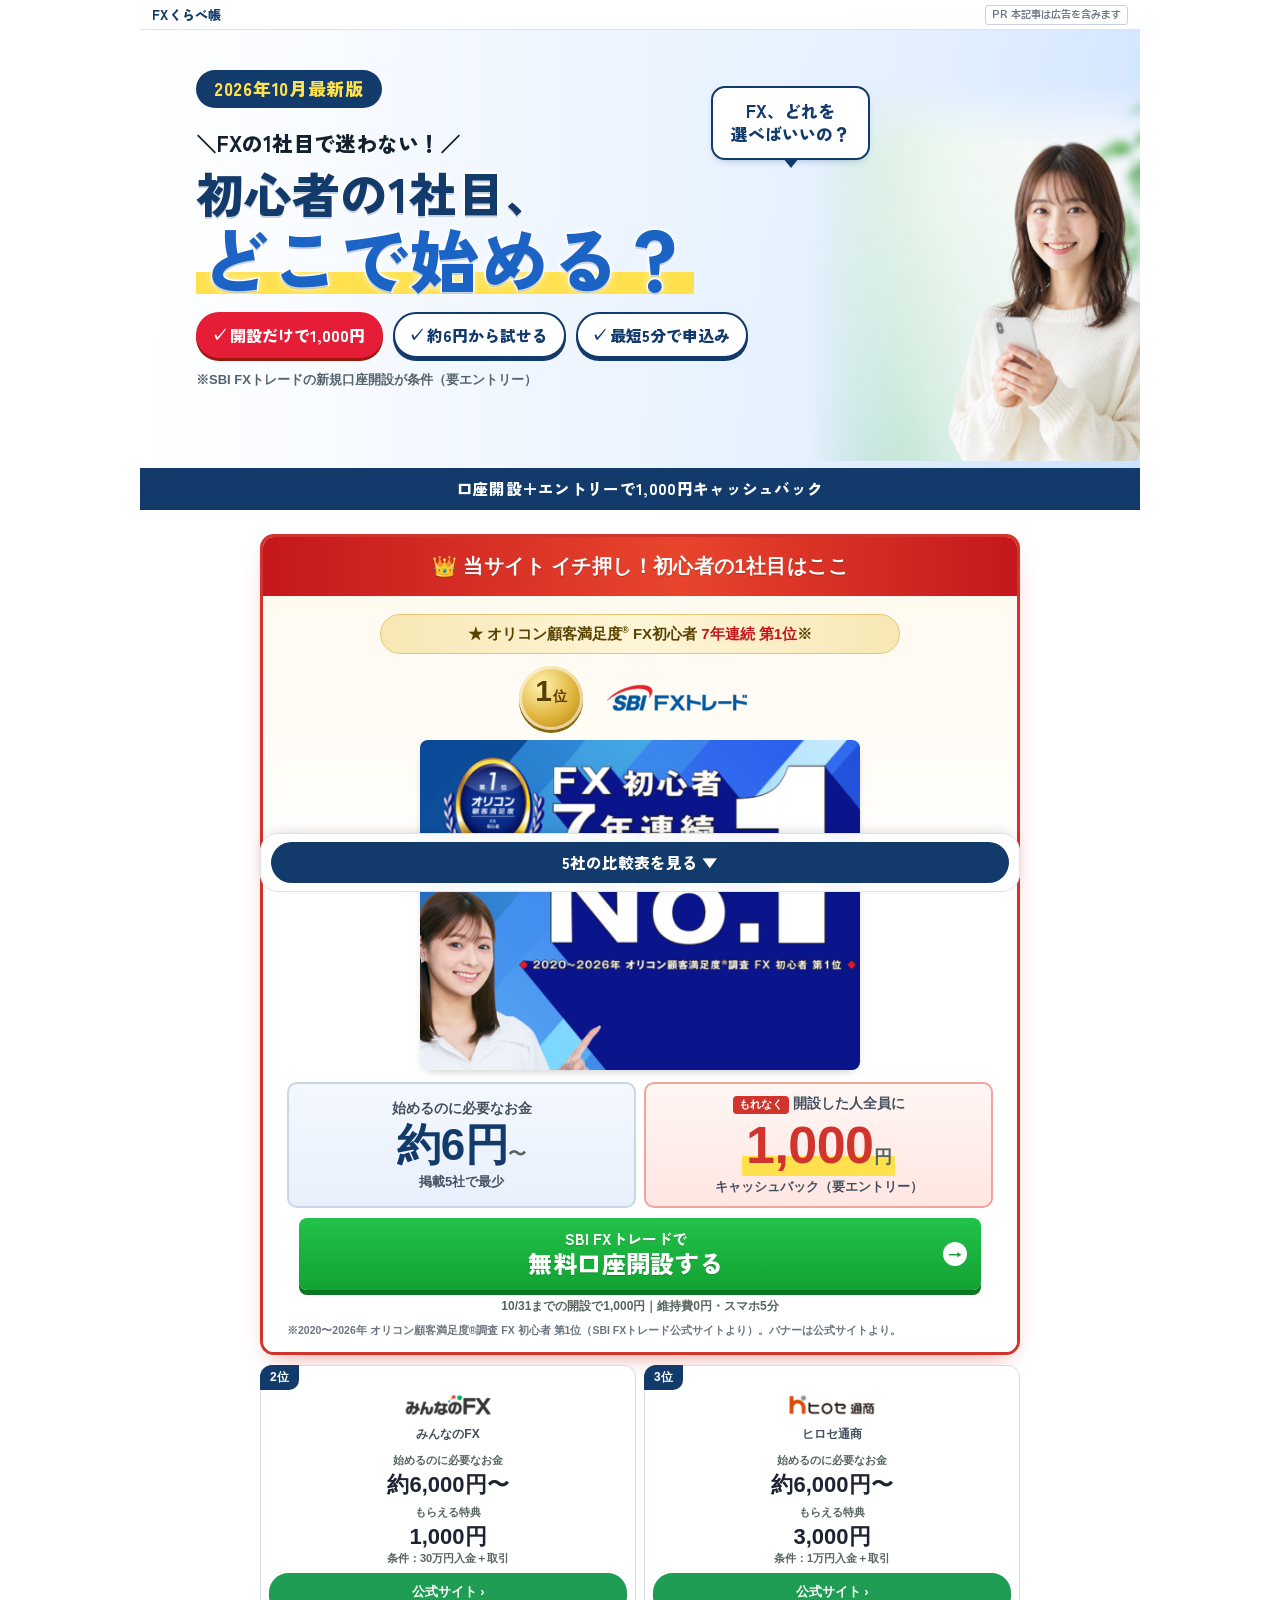
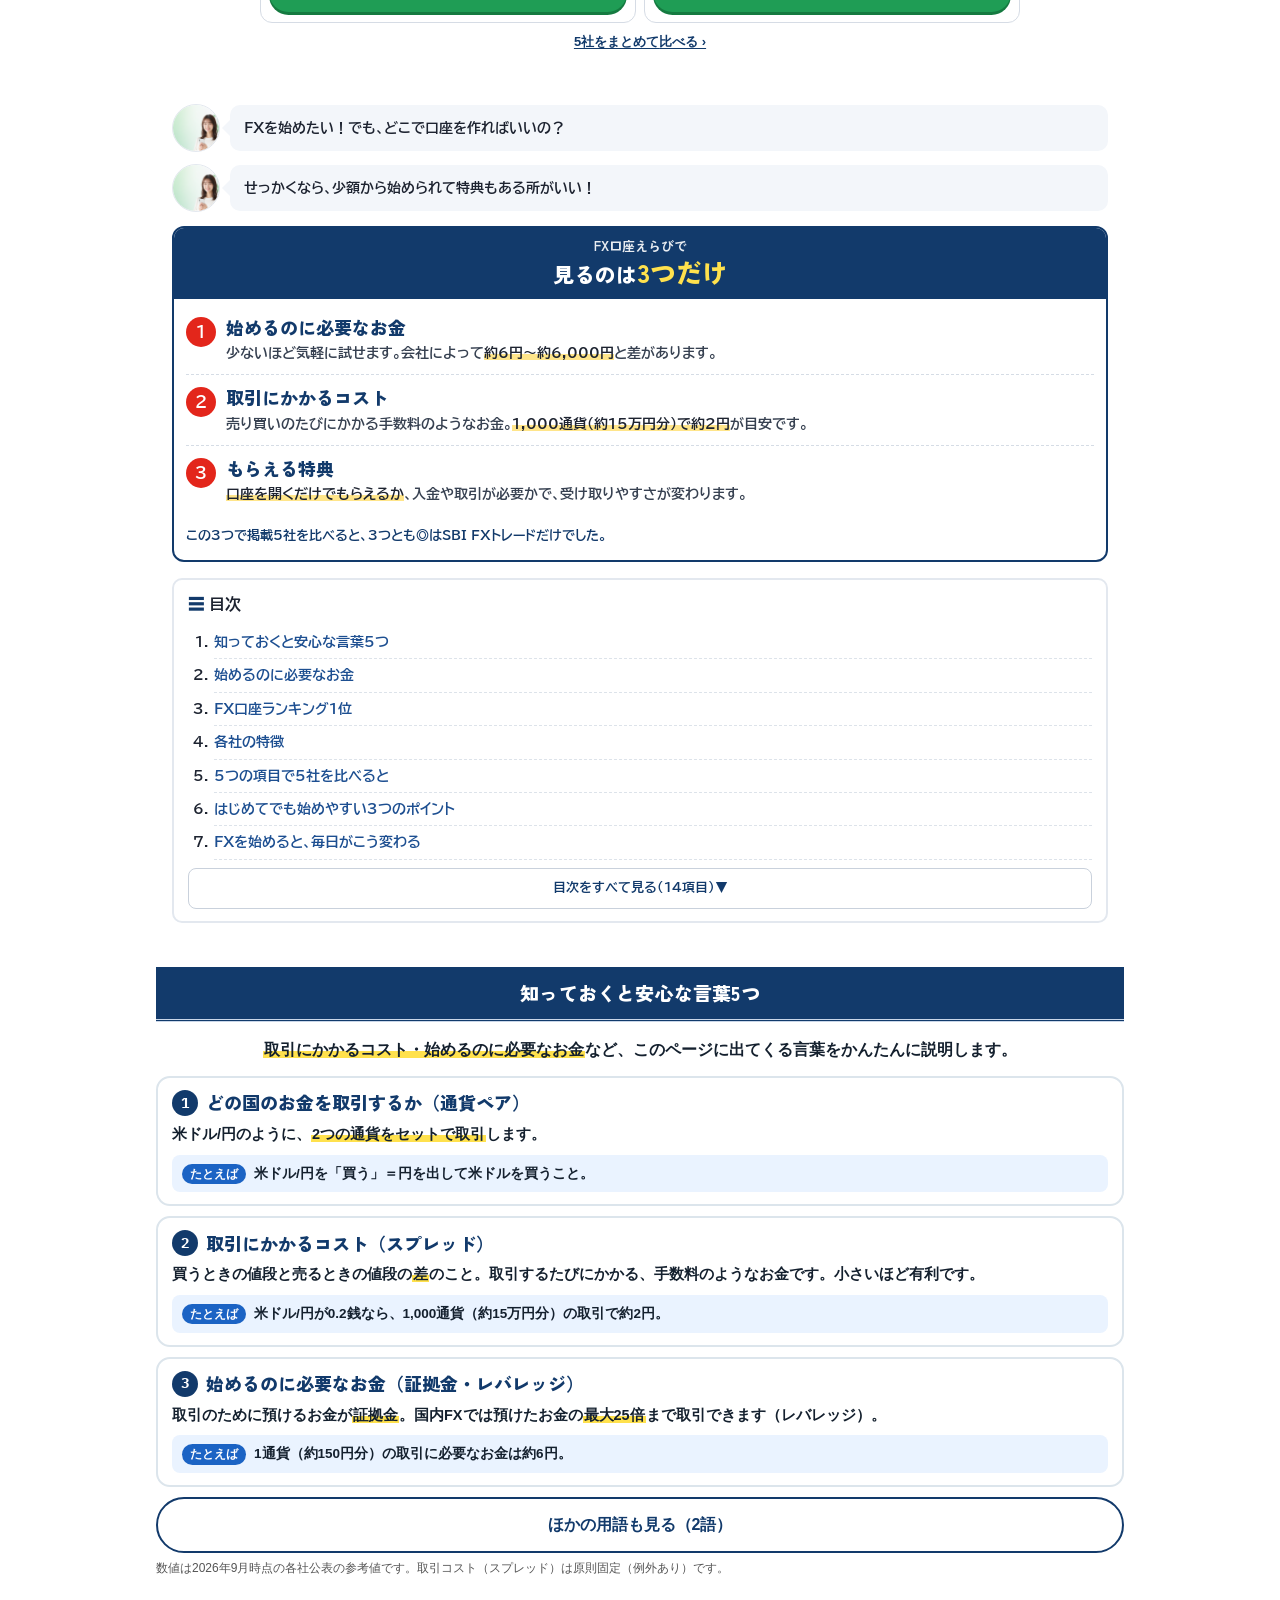
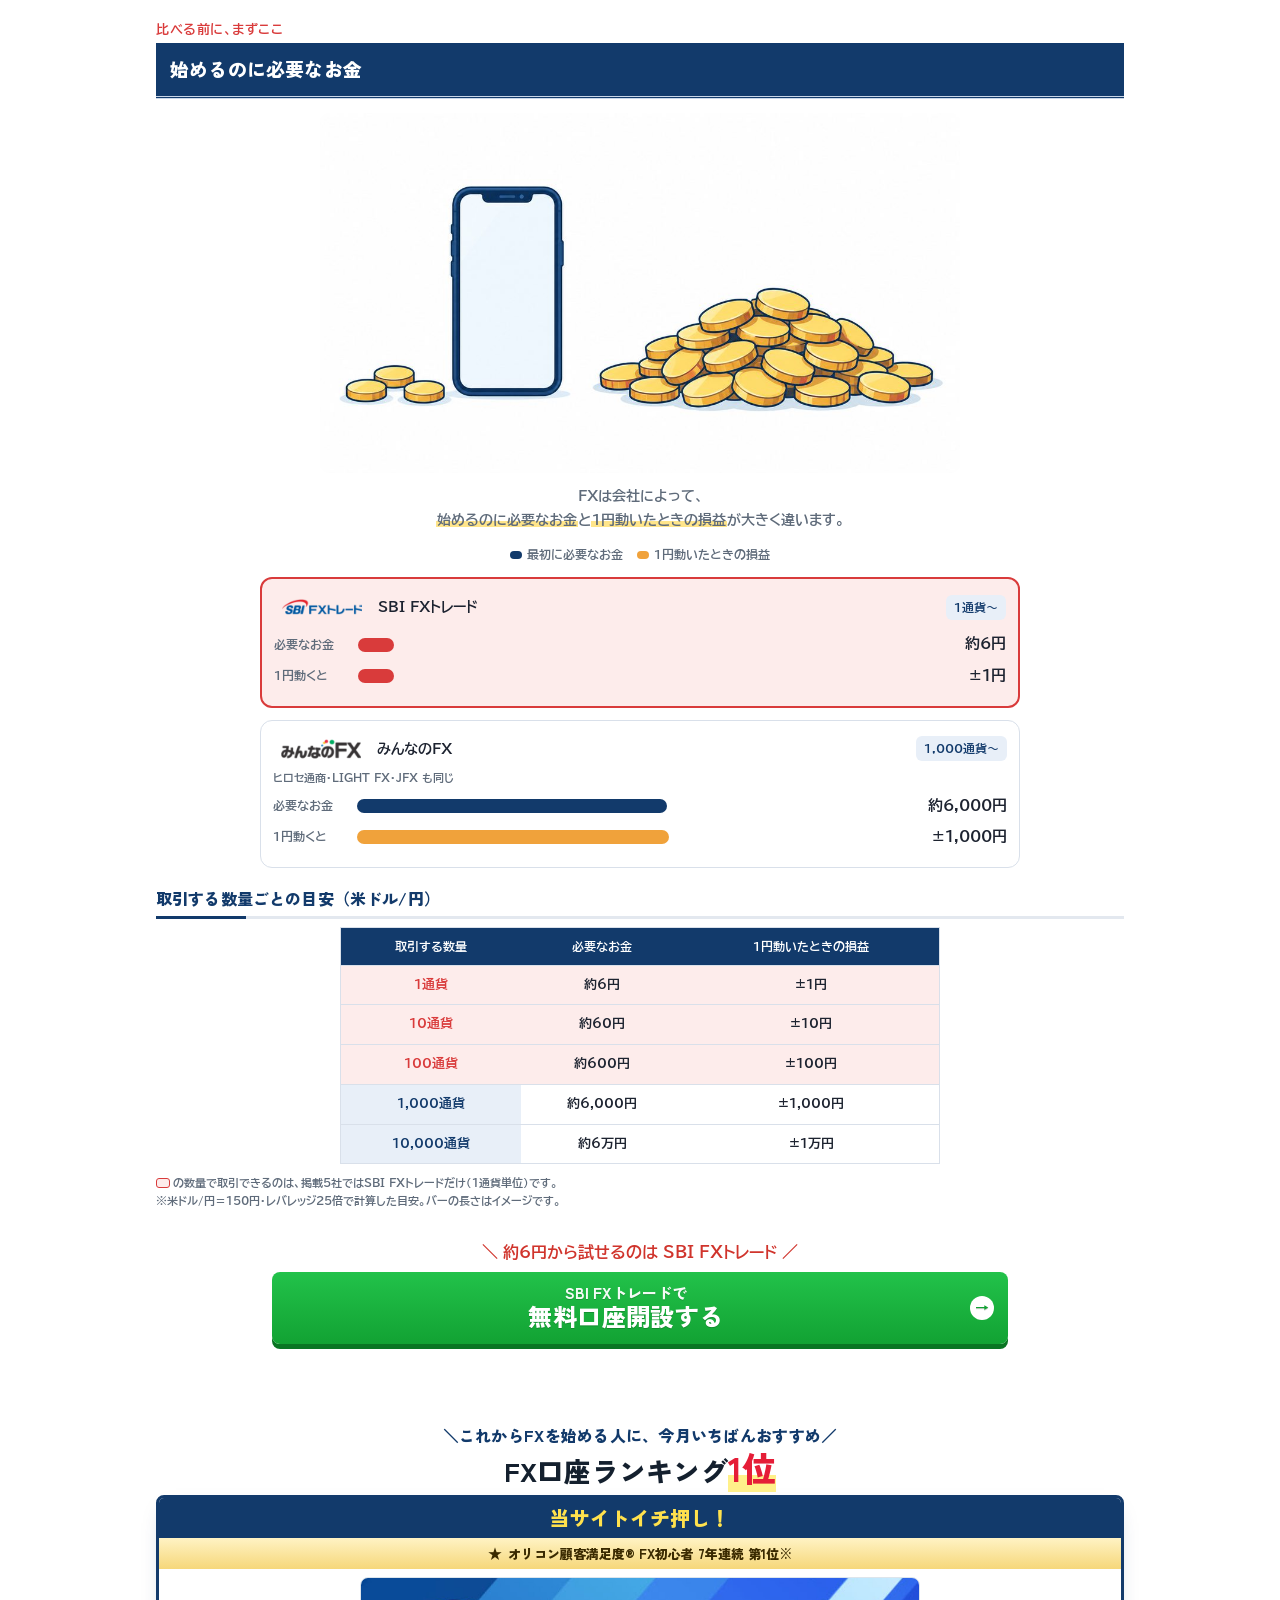
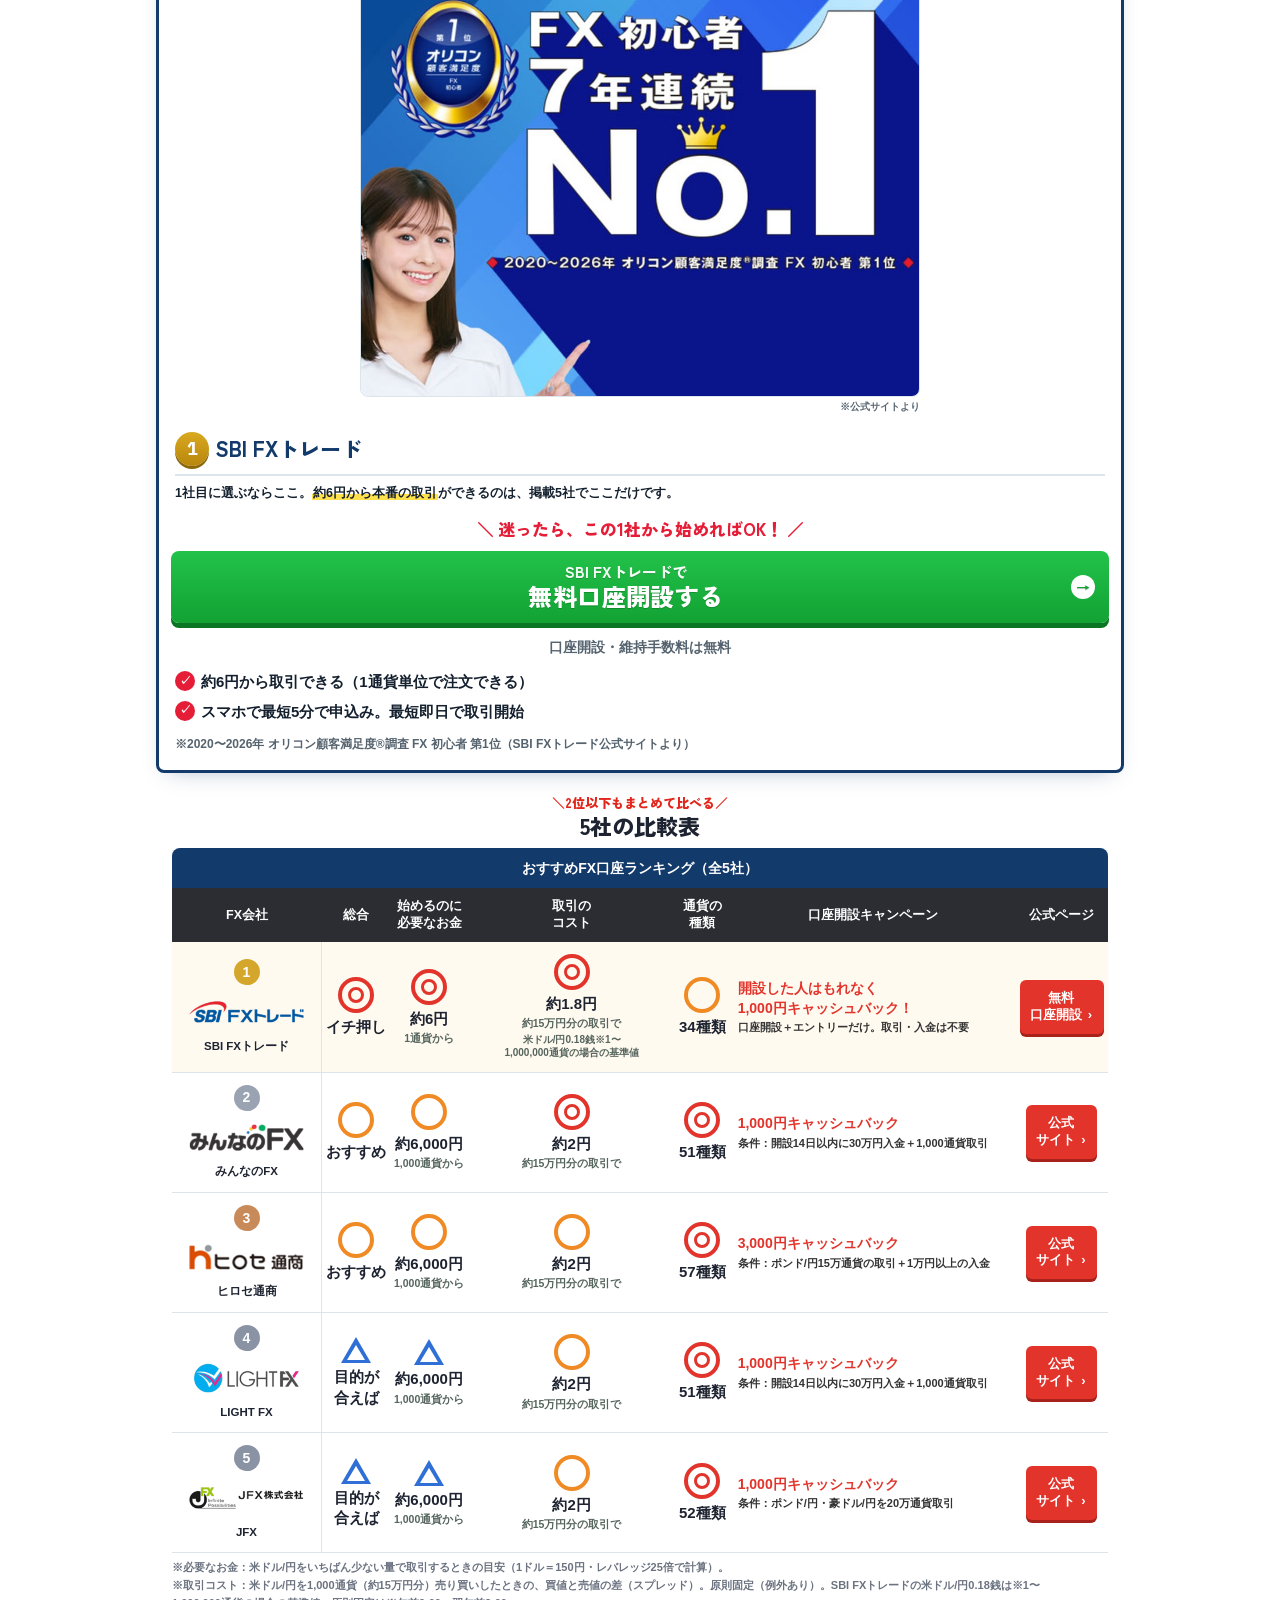
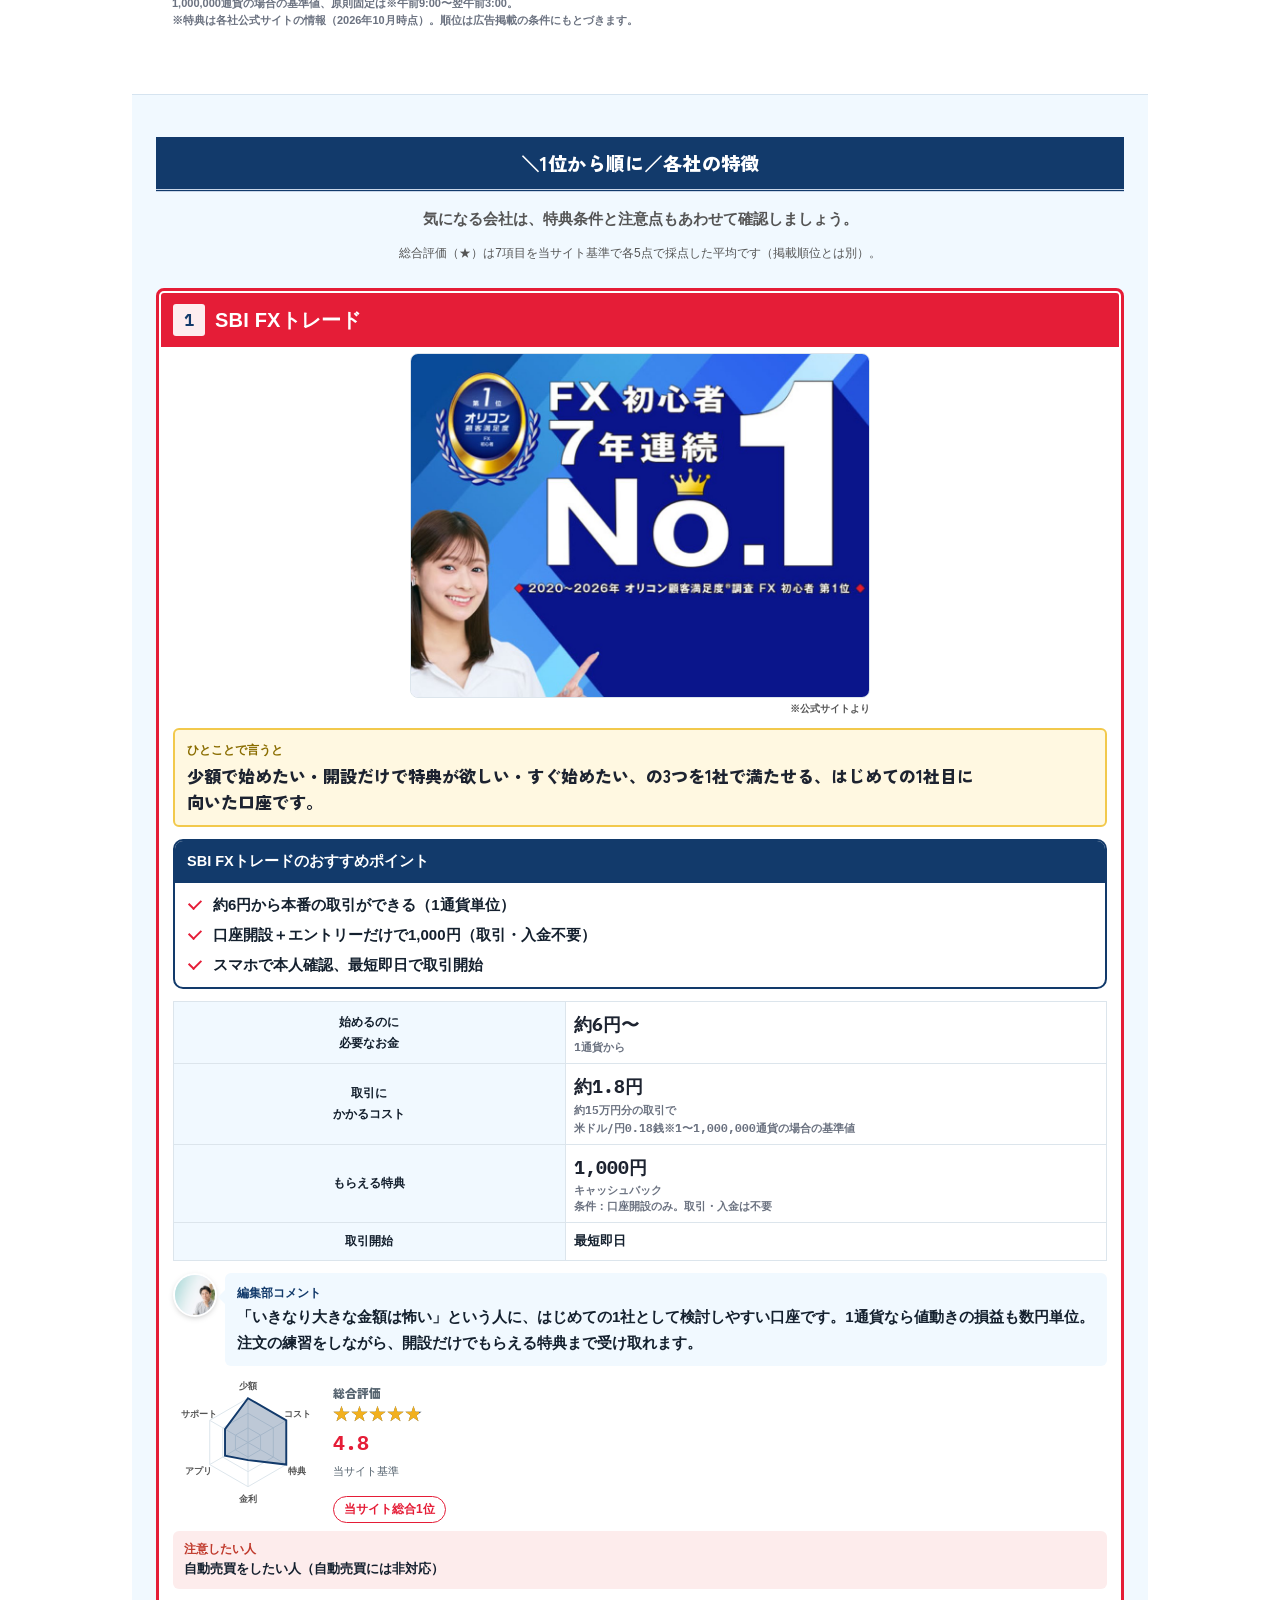
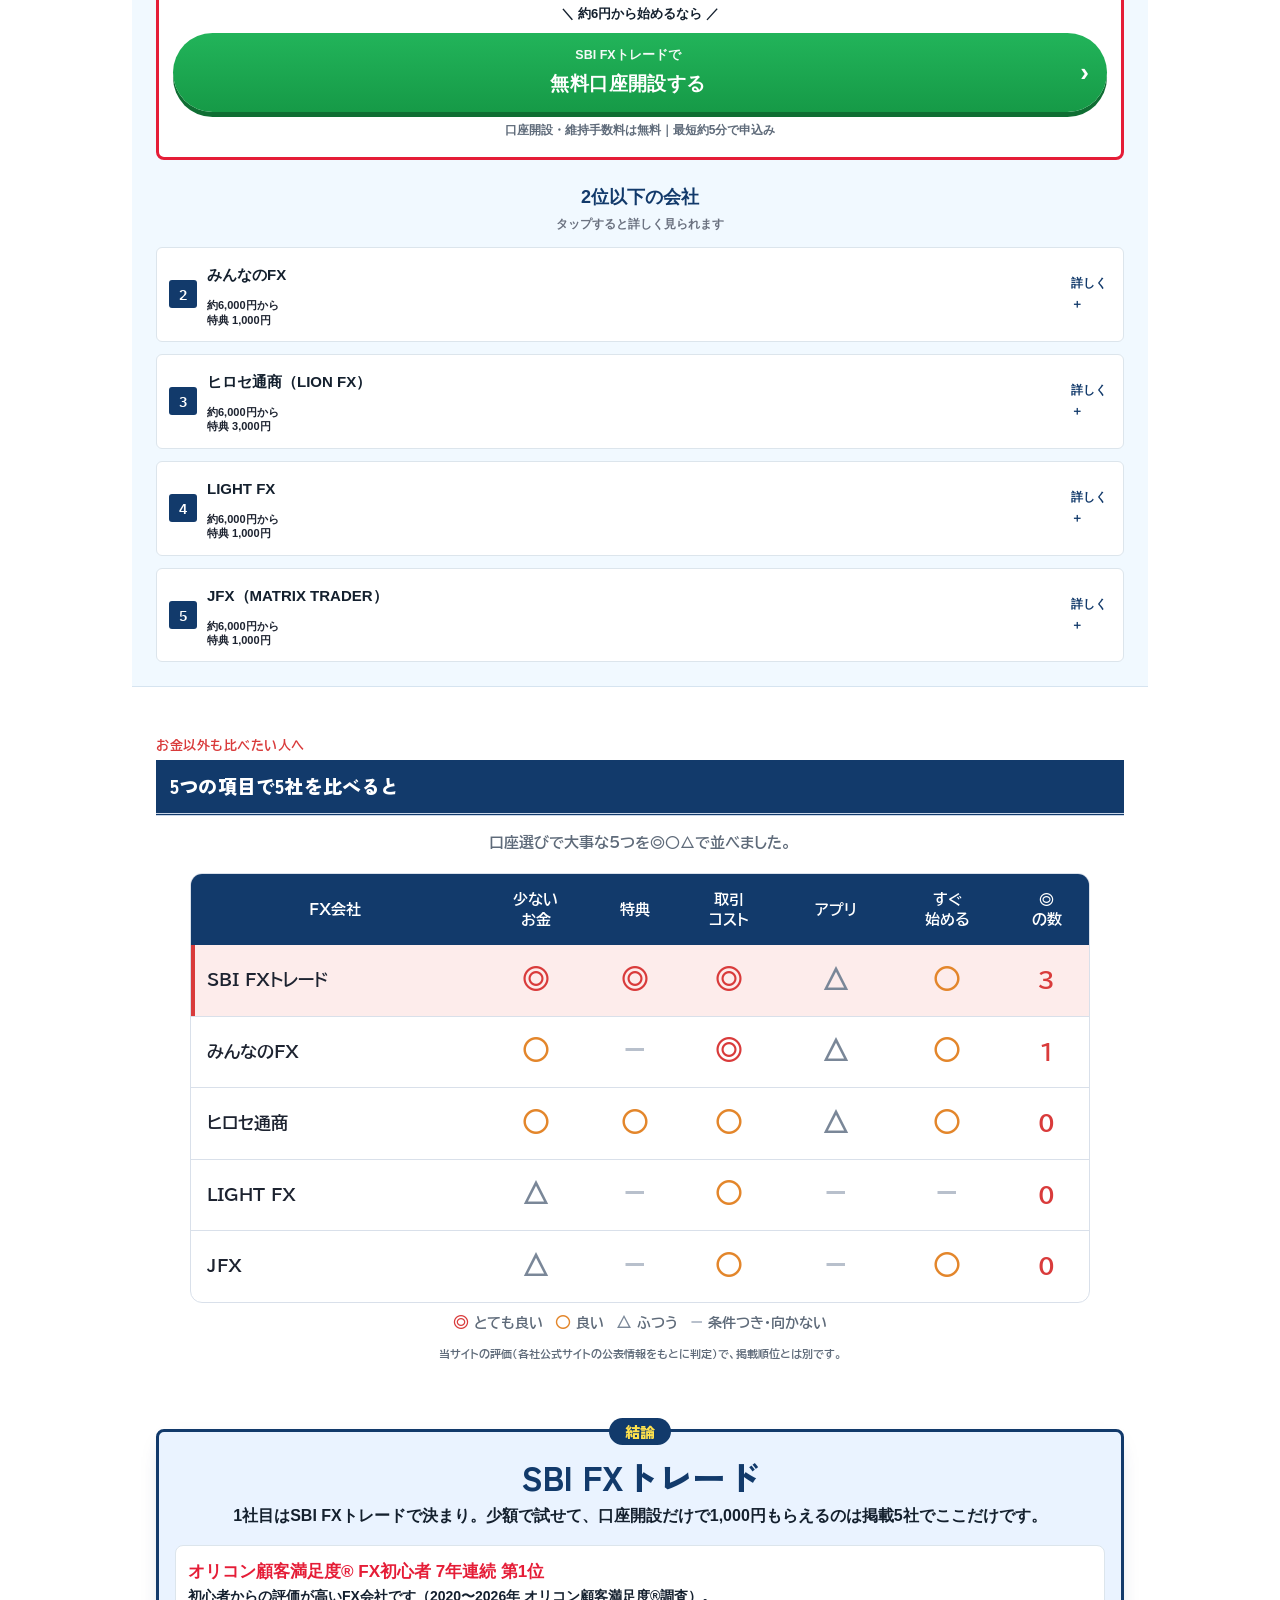
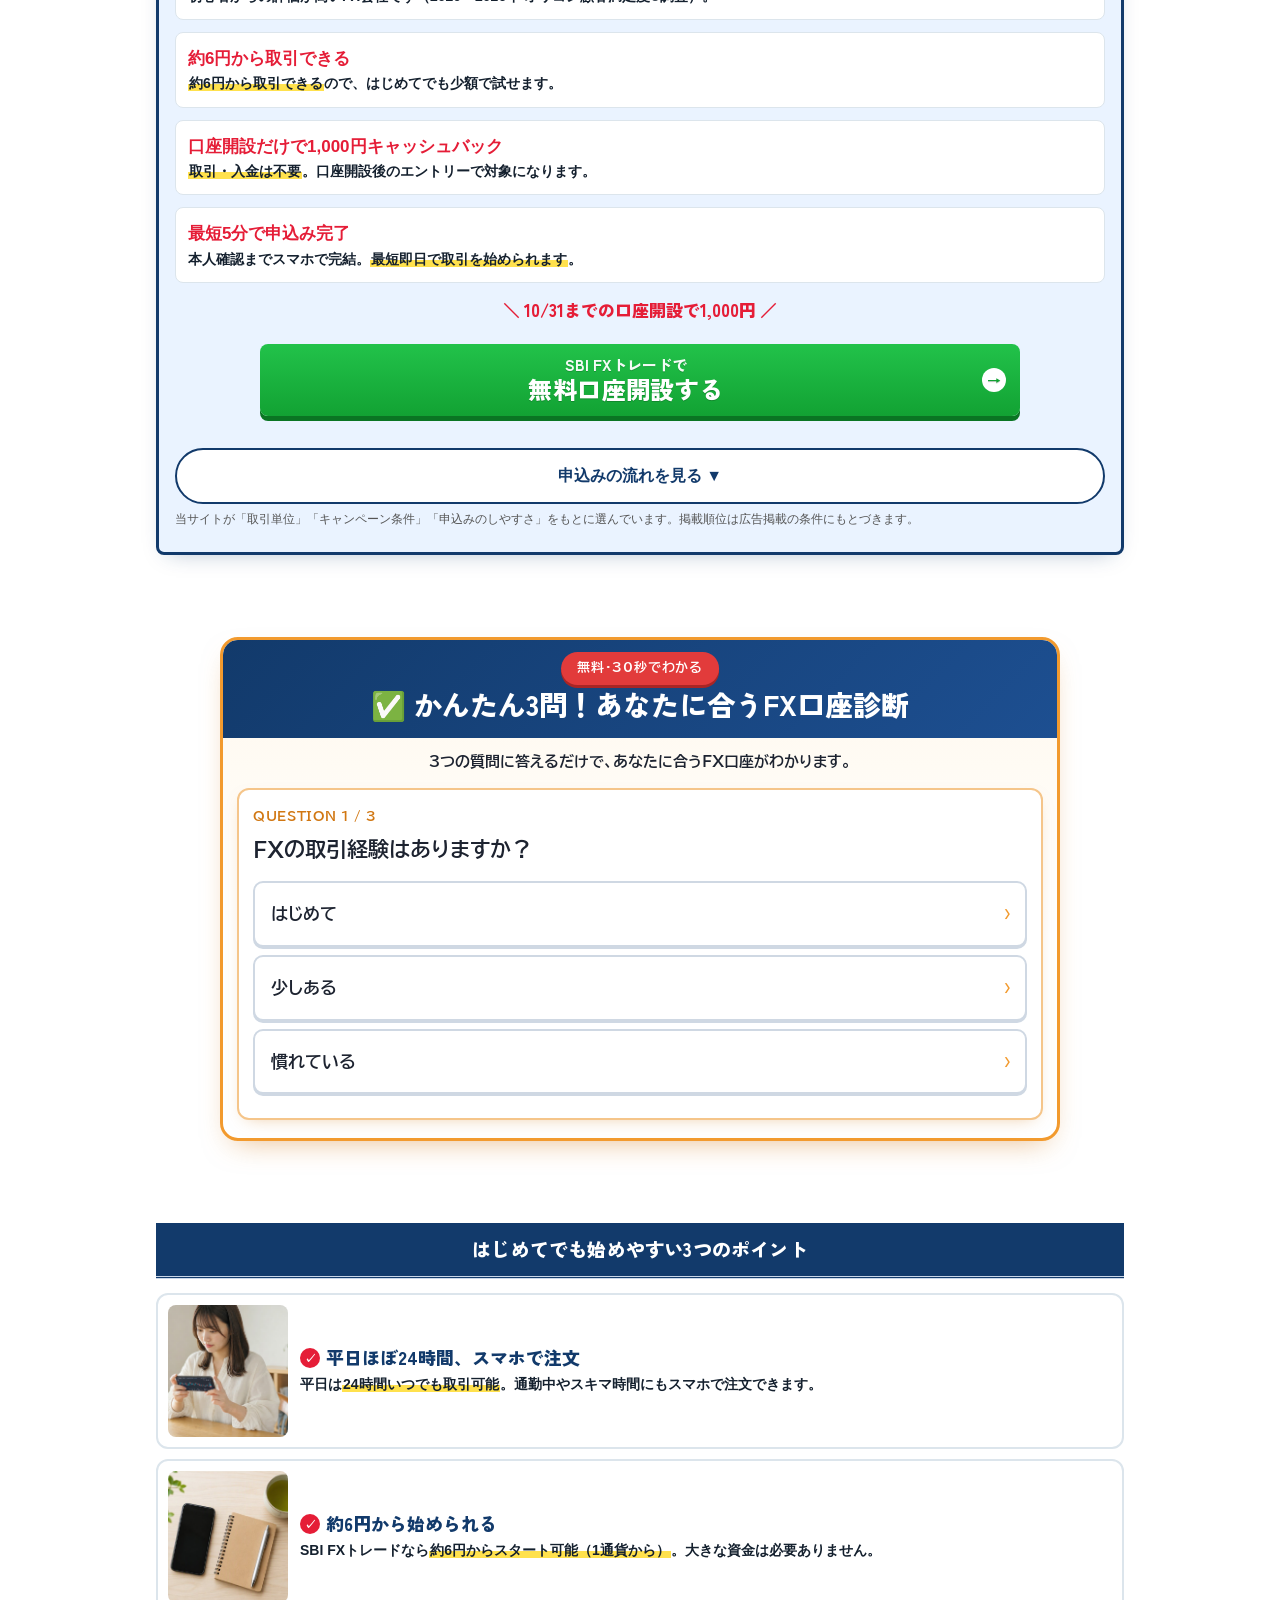
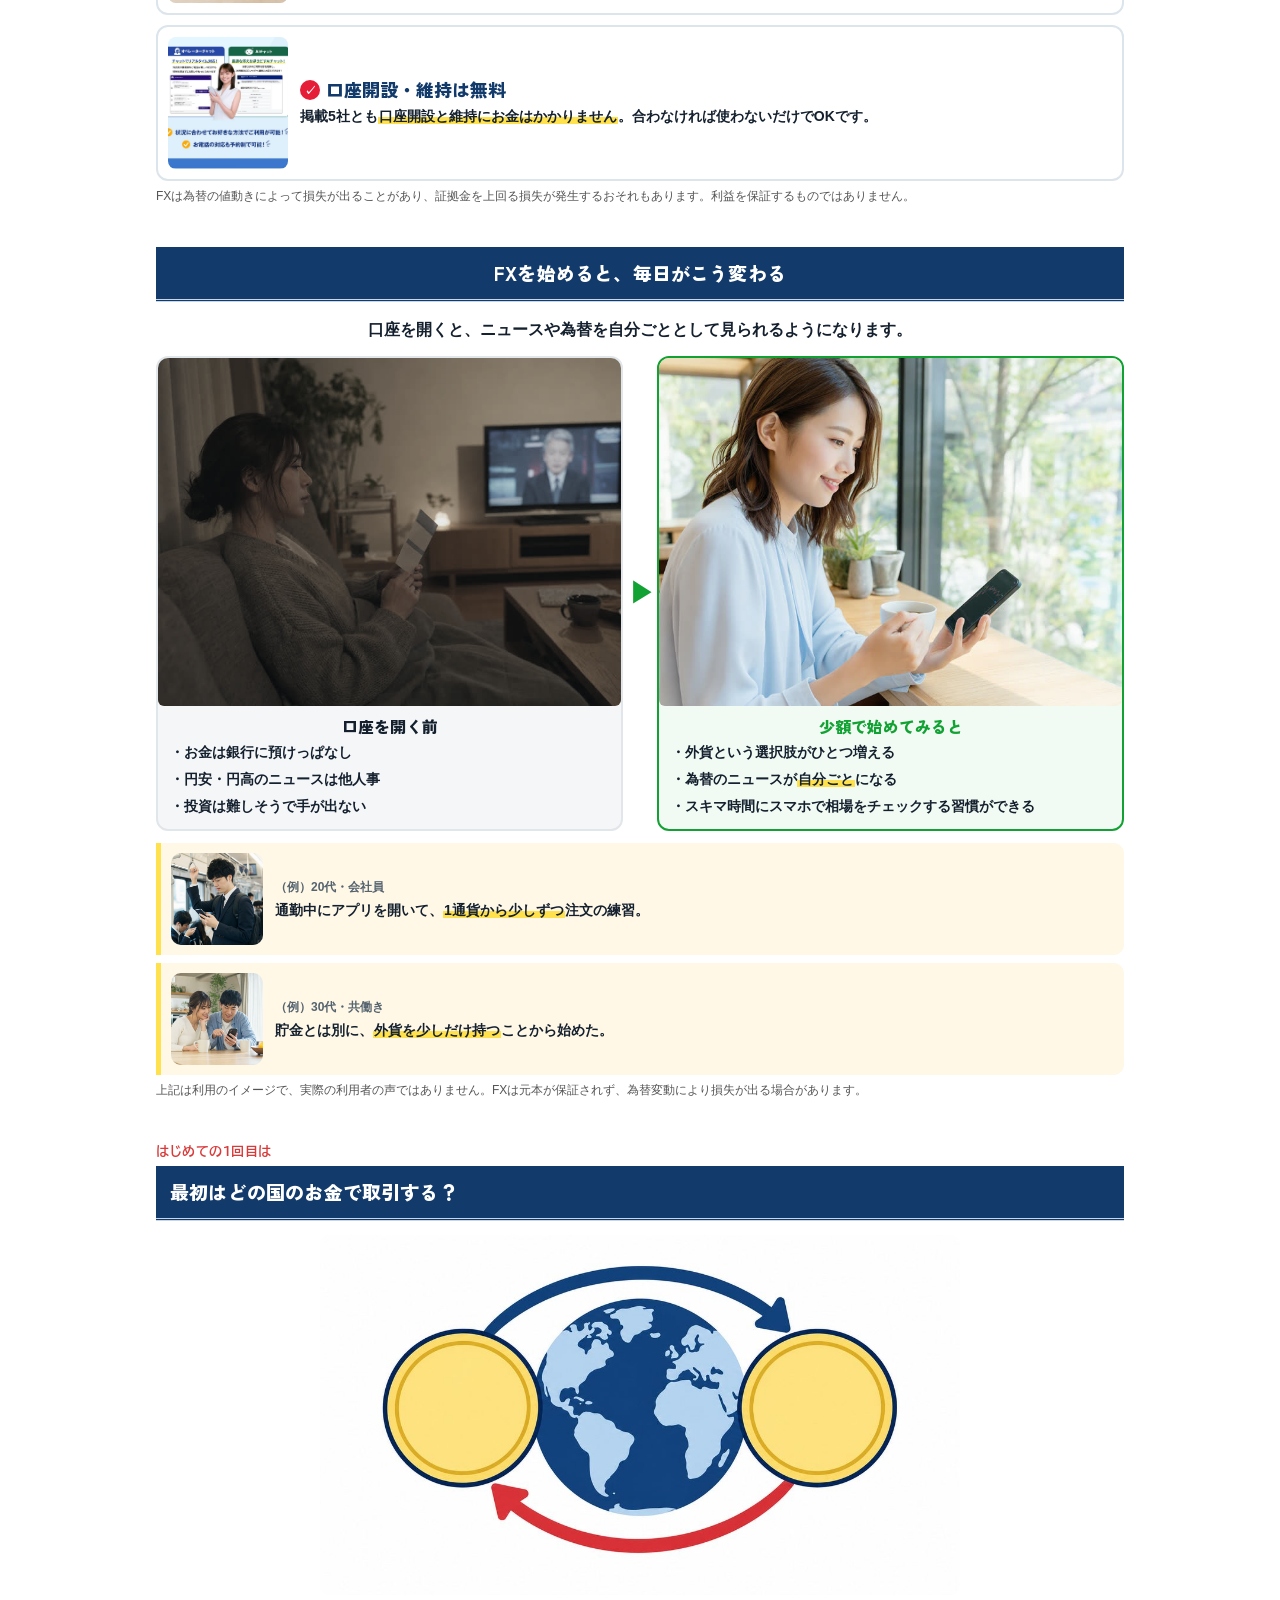
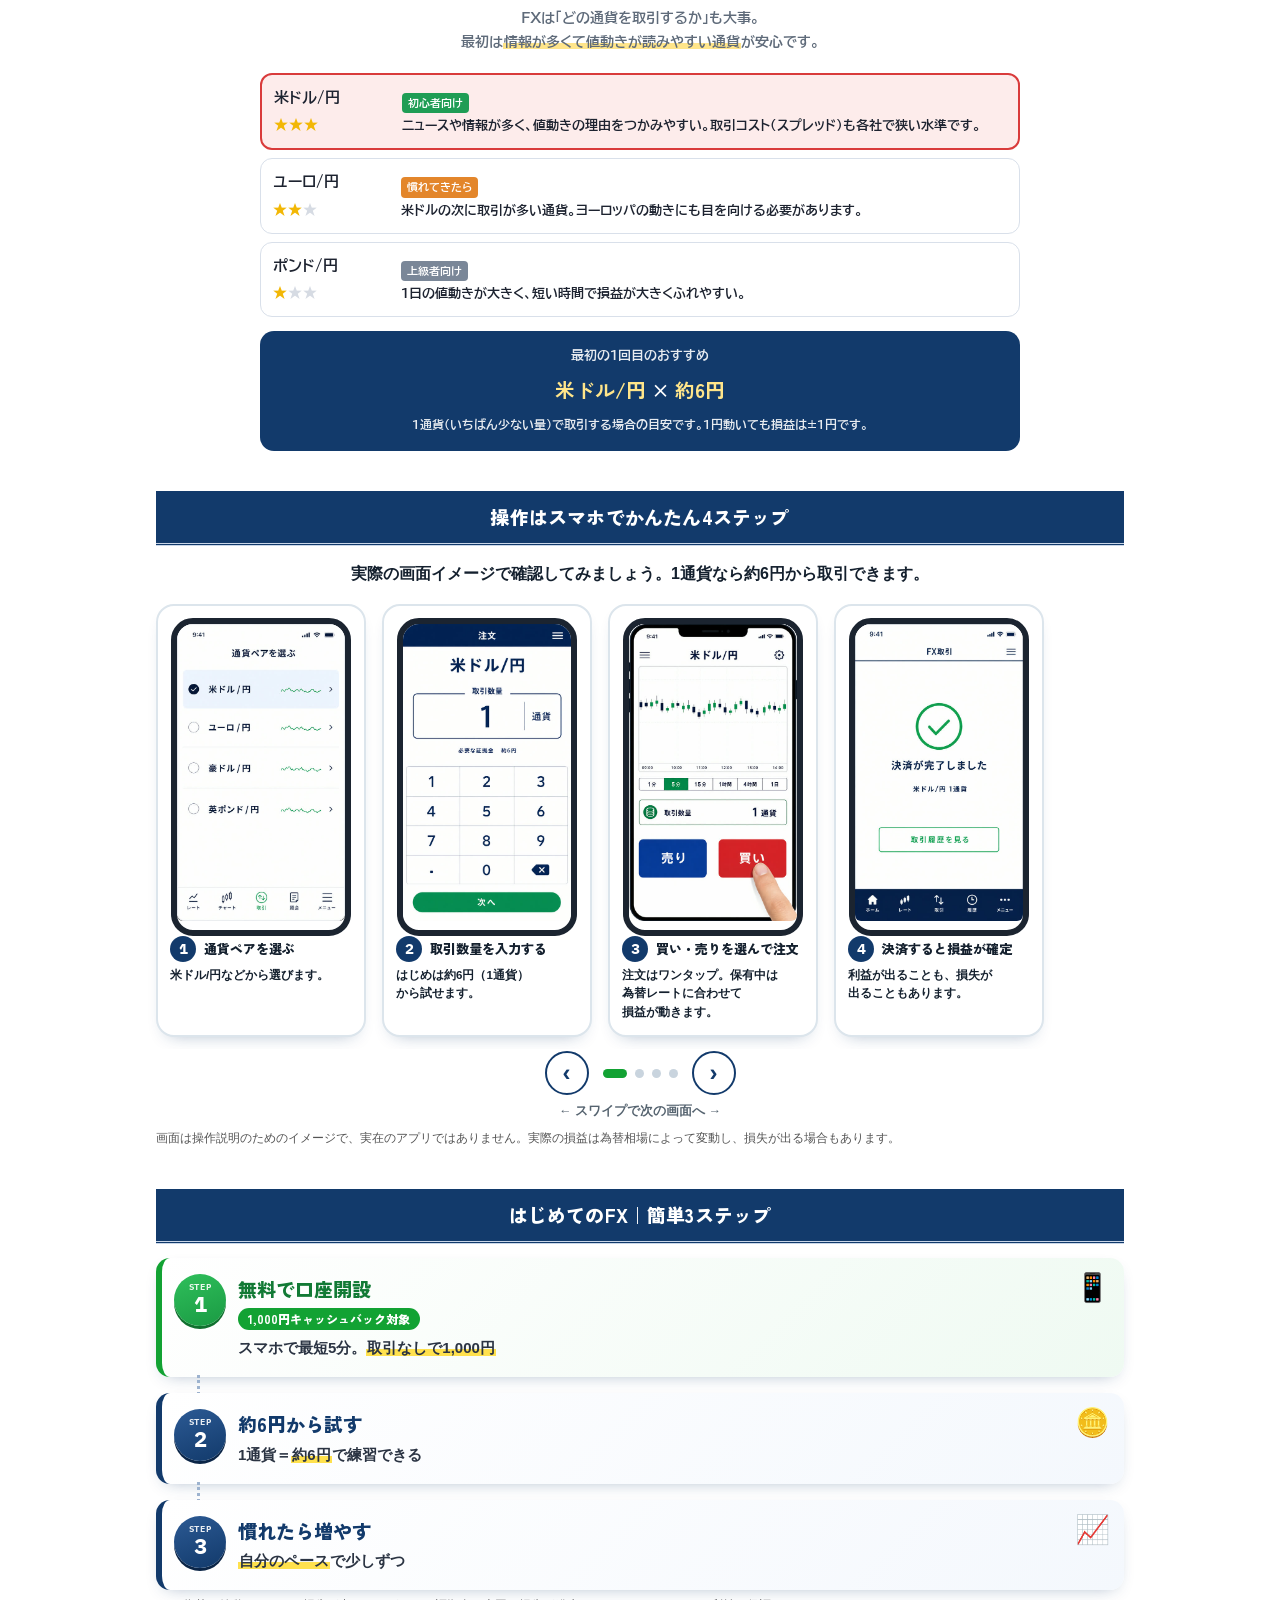
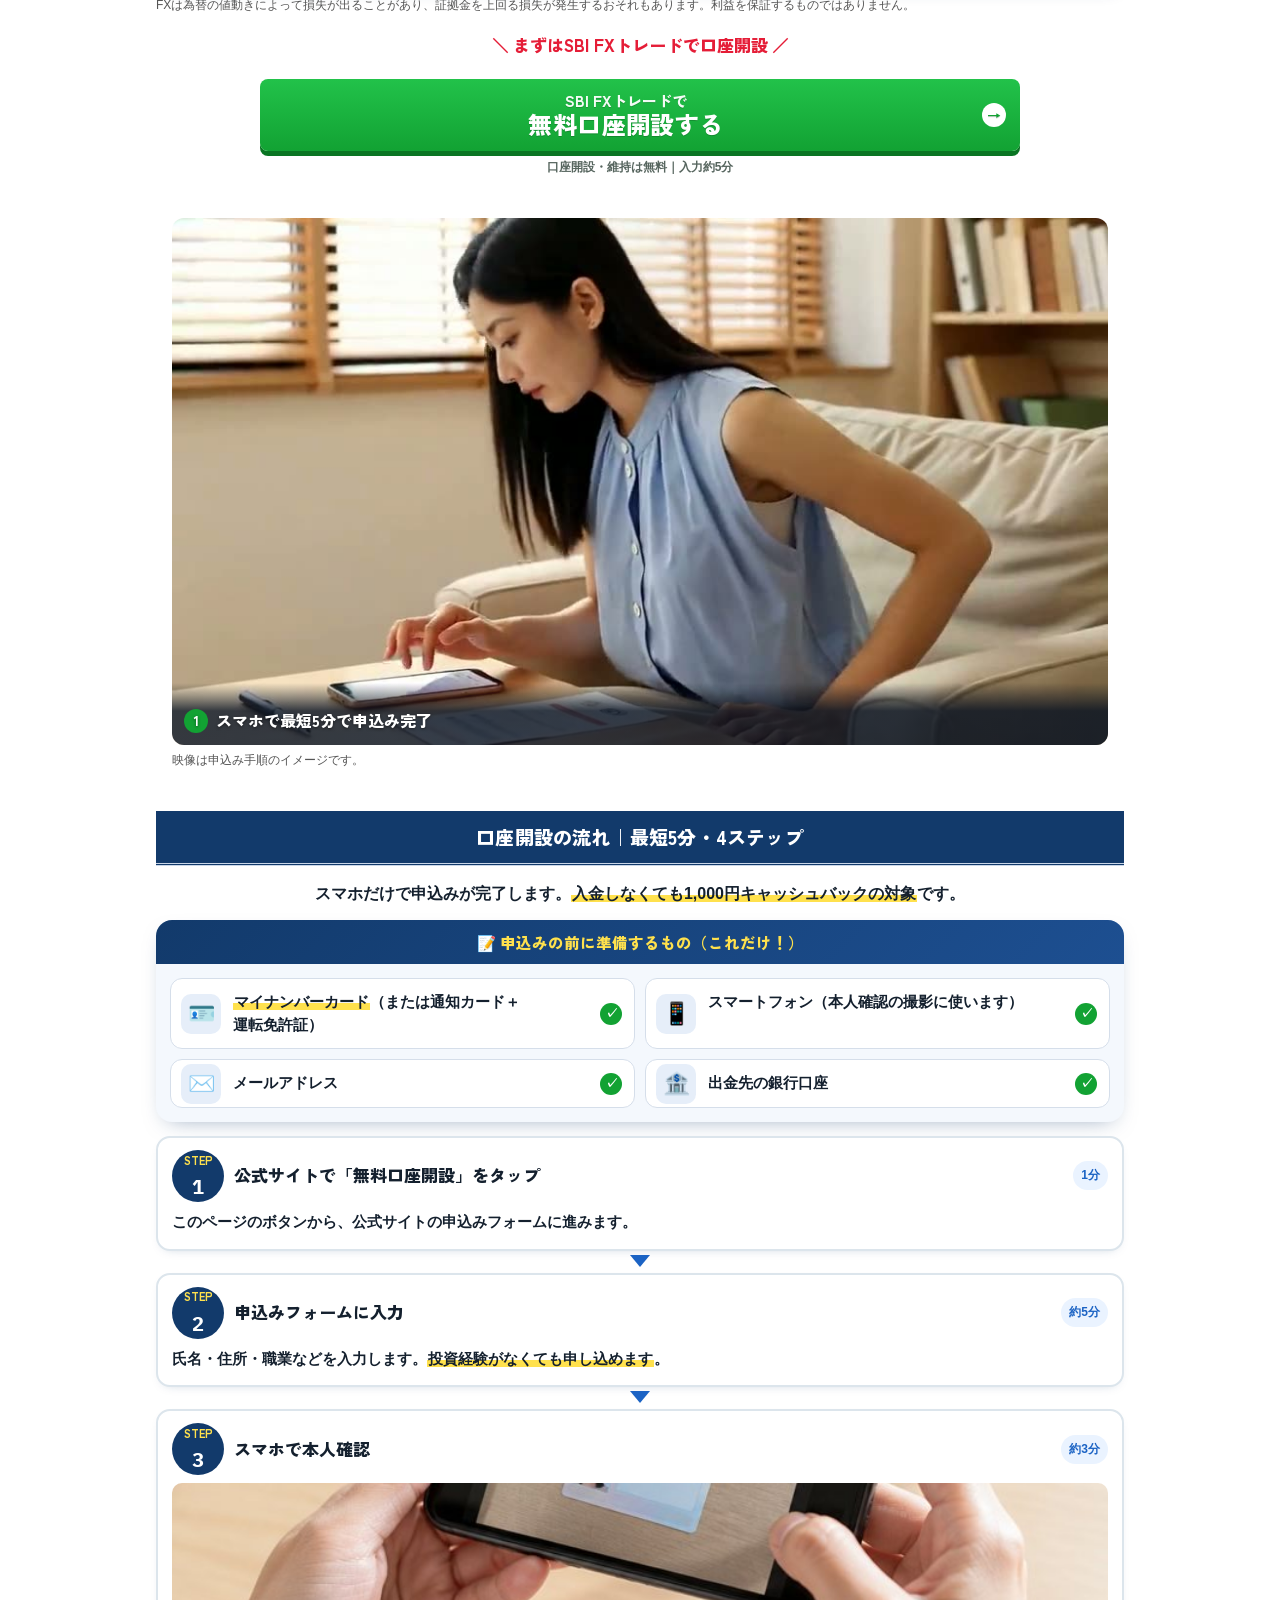
==== commit ed3d35d4: "検索をアンケート形式（4問・合う順に表示）に／FV直下の1位カードを強化（リボン・オリコン・メダル・公式バナー） Co-Authored-By: Claude Opus 5.5 <noreply@an" ====
--- a/r-8571d5cd/index.html
+++ b/r-8571d5cd/index.html
@@ -1804,7 +1804,7 @@
 /* 試算の棒は受け取りの見込みなので、損失ライン（--caution）と同じくらい見える濃さに */
 .swap-chart .bar{fill:var(--accent);opacity:.8}
 </style>
-<link rel="stylesheet" href="zukai.css?v=20261020d">
+<link rel="stylesheet" href="zukai.css?v=20261020f">
 </head><body>
 <!-- Google Tag Manager (noscript) -->
 <noscript><iframe src="https://www.googletagmanager.com/ns.html?id=GTM-5BLP3X5V"
@@ -1823,7 +1823,7 @@
         <p class="r2-hero-note" data-ff="1">※SBI FXトレードの<wbr>新規口座開設が<wbr>条件<wbr>（要エントリー）<wbr></p>
       </div>
       <p class="r2-deadline r2-band-text" data-ff="1"><b data-ff="1">10/31まで<wbr>（あと<wbr><span class="num" data-days="2026-10-31" data-ff="1">12</span>日）<wbr></b>口座開設＋<wbr>エントリーで<wbr>1,000円キャッシュバック</p>
-    </section><div class="zk-fv-cta" id="zk-fv-cta"><div class="zk-p3" id="zk-pick3"><div class="zk-p3-top"><p class="zk-p3-lb" data-ff="1">＼ 初心者の<wbr>1社目に<wbr>イチ押し ／</p><div class="zk-p3-hd"><span class="zk-p3-no" data-ff="1">1位</span><img src="img/lg3/sbifxt.png" alt="SBI FXトレード"></div><div class="zk-p3-st"><div><span data-ff="1">始めるのに<wbr>必要なお金</span><b data-ff="1">約6円〜</b></div><div class="hot"><span data-ff="1">開設した<wbr>人はもれなく<wbr></span><b data-ff="1">1,000円</b><small data-ff="1" style="font-size: 12px !important;">キャッシュバック<wbr>（要エントリー）</small></div></div><a class="r2-btn pulse shine two" href="https://click.j-a-net.jp/2451632/1065459/" rel="sponsored noopener" target="_blank" data-aff="sbifxt" data-place="fv"><span class="b-1" data-ff="1">SBI FXトレードで<wbr></span><span class="b-2" data-ff="1">無料口座開設する</span><span class="arrow" aria-hidden="true" data-ff="1">→</span></a><p class="zk-road-under" data-ff="1">10/31までの<wbr>開設で<wbr>1,000円｜維持費0円・<wbr>スマホ5分</p></div><div class="zk-p3-grid"><div class="zk-p3-sub"><p class="zk-p3-rk" data-ff="1">2位</p><img src="img/lg3/minfx.png" alt="みんなのFX"><p class="zk-p3-nm" data-ff="1">みんなの<wbr>FX</p><dl><dt data-ff="1">始めるのに<wbr>必要なお金</dt><dd><b data-ff="1">約6,000円〜</b></dd><dt data-ff="1">もらえる<wbr>特典</dt><dd><b data-ff="1">1,000円</b><small data-ff="1">条件：30万円入金＋<wbr>取引</small></dd></dl><a class="zk-p3-btn" href="https://click.j-a-net.jp/2451632/1071851/" rel="sponsored noopener" target="_blank" data-aff="minfx" data-place="pick3" data-ff="1">公式サイト ›</a></div><div class="zk-p3-sub"><p class="zk-p3-rk" data-ff="1">3位</p><img src="img/lg3/hirose.png" alt="ヒロセ通商"><p class="zk-p3-nm" data-ff="1">ヒロセ通商</p><dl><dt data-ff="1">始めるのに<wbr>必要なお金</dt><dd><b data-ff="1">約6,000円〜</b></dd><dt data-ff="1">もらえる<wbr>特典</dt><dd><b data-ff="1">3,000円</b><small data-ff="1">条件：1万円入金＋<wbr>取引</small></dd></dl><a class="zk-p3-btn" href="https://click.j-a-net.jp/2451632/1071850/" rel="sponsored noopener" target="_blank" data-aff="hirose" data-place="pick3" data-ff="1">公式サイト ›</a></div></div><p class="zk-p3-more"><a href="#zk-cmp" data-ff="1">5社をまとめて<wbr>比べる ›</a></p></div></div><div class="zk-article" id="zk-byline"><div class="zk-voice"><img src="img/gen/hero_woman.png" alt=""><p data-ff="1" style="font-size: 15px !important; line-height: 1.75 !important;">FXを<wbr>始めたい！<wbr>でも、<wbr>どこで<wbr>口座を<wbr>作ればいいの？</p></div><div class="zk-voice"><img src="img/gen/hero_woman.png" alt=""><p data-ff="1" style="font-size: 15px !important; line-height: 1.75 !important;">せっかくなら、<wbr>少額から<wbr>始められて<wbr>特典もある<wbr>所がいい！</p></div><div class="zk-guide" id="zk-guide"><p class="zk-guide-t" data-ff="1"><span data-ff="1">FX口座えらびで<wbr></span>見るのは<wbr><em data-ff="1">3つだけ</em></p><ol><li><span class="zk-gn" data-ff="1">1</span><div><b data-ff="1">始めるのに<wbr>必要なお金</b><p data-ff="1" style="font-size: 15px !important; line-height: 1.75 !important;">少ないほど<wbr>気軽に<wbr>試せます。<wbr>会社によって<wbr><mark data-ff="1">約6円〜約6,000円</mark>と<wbr>差があります。</p></div></li><li><span class="zk-gn" data-ff="1">2</span><div><b data-ff="1">取引にかかる<wbr>コスト</b><p data-ff="1" style="font-size: 15px !important; line-height: 1.75 !important;">売り<wbr>買いのたびにかかる<wbr>手数料のようなお金。<wbr><mark data-ff="1">1,000通貨<wbr>（約15万円分）<wbr>で<wbr>約2円</mark>が<wbr>目安です。</p></div></li><li><span class="zk-gn" data-ff="1">3</span><div><b data-ff="1">もらえる<wbr>特典</b><p data-ff="1" style="font-size: 15px !important; line-height: 1.75 !important;"><mark data-ff="1">口座を<wbr>開くだけでもらえるか</mark>⁠、<wbr>入金や<wbr>取引が<wbr>必要かで、<wbr>受け<wbr>取りやすさが<wbr>変わります。</p></div></li></ol><p class="zk-guide-c" data-ff="1" style="font-size: 15px !important; line-height: 1.75 !important;">この<wbr>3つで<wbr>掲載5社を<wbr>比べると、<wbr><b data-ff="1">3つとも<wbr>◎は<wbr>SBI FXトレードだけ</b>でした。</p></div><nav class="zk-toc"><p class="zk-toc-t" data-ff="1">目次</p><ol id="zk-toc-list"><li><a href="#terms" data-ff="1">知っておくと<wbr>安心な<wbr>言葉5つ</a></li><li><a href="#zk-money" data-ff="1">始めるのに<wbr>必要なお金</a></li><li><a href="#top3" data-ff="1">FX口座ランキング1位</a></li><li><a href="#details" data-ff="1">各社の<wbr>特徴</a></li><li><a href="#zk-score" data-ff="1">5つの<wbr>項目で<wbr>5社を<wbr>比べると</a></li><li><a href="#can" data-ff="1" style="font-size: 15px !important; line-height: 1.75 !important;">はじめてでも<wbr>始めやすい<wbr>3つの<wbr>ポイント</a></li><li><a href="#future2" data-ff="1" style="font-size: 15px !important; line-height: 1.75 !important;">FXを<wbr>始めると、<wbr>毎日がこう<wbr>変わる</a></li><li class="more"><a href="#zk-pair" data-ff="1" style="font-size: 15px !important; line-height: 1.75 !important;">最初はどの<wbr>国のお金で<wbr>取引する？</a></li><li class="more"><a href="#demo" data-ff="1" style="font-size: 15px !important; line-height: 1.75 !important;">操作は<wbr>スマホでかんたん<wbr>4ステップ</a></li><li class="more"><a href="#road" data-ff="1" style="font-size: 15px !important; line-height: 1.75 !important;">はじめての<wbr>FX｜簡単3ステップ</a></li><li class="more"><a href="#apply" data-ff="1" style="font-size: 15px !important; line-height: 1.75 !important;">口座開設の<wbr>流れ<wbr>｜最短5分・<wbr>4ステップ</a></li><li class="more"><a href="#zk-merit" data-ff="1">FXの<wbr>メリットと<wbr>注意点</a></li><li class="more"><a href="#camp" data-ff="1">口座開設キャンペーン</a></li><li class="more"><a href="#faq" data-ff="1">よくある<wbr>質問</a></li><li class="more"><a href="#zk-search" data-ff="1">あなたに<wbr>合った<wbr>FX会社を<wbr>探す</a></li></ol><button type="button" class="zk-toc-more" onclick="this.previousElementSibling.classList.add('all');this.remove()" data-ff="1">目次をすべて<wbr>見る<wbr>（15項目）<wbr>▼</button></nav></div><section class="sec r2-terms" id="terms">
+    </section><div class="zk-fv-cta" id="zk-fv-cta"><div class="zk-p3" id="zk-pick3"><div class="zk-p3-top"><p class="zk-p3-rib" data-ff="1"><span data-ff="1">👑</span>当サイト イチ押し！<wbr>初心者の<wbr>1社目はここ<wbr></p><div class="zk-p3-in"><p class="zk-p3-or" data-ff="1" style="font-size: 15px !important; line-height: 1.75 !important;">★ オリコン顧客満足度<sup data-ff="1">®</sup> FX初心者 <b data-ff="1">7年連続 第1位</b>※</p><div class="zk-p3-hd"><span class="zk-p3-md" data-ff="1"><b data-ff="1">1</b>位</span><img src="img/lg3/sbifxt.png" alt="SBI FXトレード"></div><img class="zk-p3-bn" src="img/bn4/sbifxt.jpg" alt="SBI FXトレードの公式バナー"><div class="zk-p3-st"><div><span data-ff="1">始めるのに<wbr>必要なお金</span><b data-ff="1">約6円<small data-ff="1">〜</small></b><em data-ff="1">掲載5社で<wbr>最少</em></div><div class="hot"><span data-ff="1"><i data-ff="1">もれなく<wbr></i>開設した<wbr>人全員に<wbr></span><b data-ff="1">1,000<small data-ff="1">円</small></b><em data-ff="1" style="font-size: 15px !important; line-height: 1.75 !important;">キャッシュバック<wbr>（要エントリー）</em></div></div><a class="r2-btn pulse shine two" href="https://click.j-a-net.jp/2451632/1065459/" rel="sponsored noopener" target="_blank" data-aff="sbifxt" data-place="fv"><span class="b-1" data-ff="1">SBI FXトレードで<wbr></span><span class="b-2" data-ff="1">無料口座開設する</span><span class="arrow" aria-hidden="true" data-ff="1">→</span></a><p class="zk-road-under" data-ff="1">10/31までの<wbr>開設で<wbr>1,000円｜維持費0円・<wbr>スマホ5分</p><p class="zk-p3-note" data-ff="1" style="font-size: 12px !important;">※2020〜2026年 オリコン顧客満足度®調査 FX 初心者 第1位<wbr>（SBI FXトレード公式サイトより）。<wbr>バナーは<wbr>公式サイトより。</p></div></div><div class="zk-p3-grid"><div class="zk-p3-sub"><p class="zk-p3-rk" data-ff="1">2位</p><img src="img/lg3/minfx.png" alt="みんなのFX"><p class="zk-p3-nm" data-ff="1">みんなの<wbr>FX</p><dl><dt data-ff="1">始めるのに<wbr>必要なお金</dt><dd><b data-ff="1">約6,000円〜</b></dd><dt data-ff="1">もらえる<wbr>特典</dt><dd><b data-ff="1">1,000円</b><small data-ff="1">条件：30万円入金＋<wbr>取引</small></dd></dl><a class="zk-p3-btn" href="https://click.j-a-net.jp/2451632/1071851/" rel="sponsored noopener" target="_blank" data-aff="minfx" data-place="pick3" data-ff="1">公式サイト ›</a></div><div class="zk-p3-sub"><p class="zk-p3-rk" data-ff="1">3位</p><img src="img/lg3/hirose.png" alt="ヒロセ通商"><p class="zk-p3-nm" data-ff="1">ヒロセ通商</p><dl><dt data-ff="1">始めるのに<wbr>必要なお金</dt><dd><b data-ff="1">約6,000円〜</b></dd><dt data-ff="1">もらえる<wbr>特典</dt><dd><b data-ff="1">3,000円</b><small data-ff="1">条件：1万円入金＋<wbr>取引</small></dd></dl><a class="zk-p3-btn" href="https://click.j-a-net.jp/2451632/1071850/" rel="sponsored noopener" target="_blank" data-aff="hirose" data-place="pick3" data-ff="1">公式サイト ›</a></div></div><p class="zk-p3-more"><a href="#zk-cmp" data-ff="1">5社をまとめて<wbr>比べる ›</a></p></div></div><div class="zk-article" id="zk-byline"><div class="zk-voice"><img src="img/gen/hero_woman.png" alt=""><p data-ff="1" style="font-size: 15px !important; line-height: 1.75 !important;">FXを<wbr>始めたい！<wbr>でも、<wbr>どこで<wbr>口座を<wbr>作ればいいの？</p></div><div class="zk-voice"><img src="img/gen/hero_woman.png" alt=""><p data-ff="1" style="font-size: 15px !important; line-height: 1.75 !important;">せっかくなら、<wbr>少額から<wbr>始められて<wbr>特典もある<wbr>所がいい！</p></div><div class="zk-guide" id="zk-guide"><p class="zk-guide-t" data-ff="1"><span data-ff="1">FX口座えらびで<wbr></span>見るのは<wbr><em data-ff="1">3つだけ</em></p><ol><li><span class="zk-gn" data-ff="1">1</span><div><b data-ff="1">始めるのに<wbr>必要なお金</b><p data-ff="1" style="font-size: 15px !important; line-height: 1.75 !important;">少ないほど<wbr>気軽に<wbr>試せます。<wbr>会社によって<wbr><mark data-ff="1">約6円〜約6,000円</mark>と<wbr>差があります。</p></div></li><li><span class="zk-gn" data-ff="1">2</span><div><b data-ff="1">取引にかかる<wbr>コスト</b><p data-ff="1" style="font-size: 15px !important; line-height: 1.75 !important;">売り<wbr>買いのたびにかかる<wbr>手数料のようなお金。<wbr><mark data-ff="1">1,000通貨<wbr>（約15万円分）<wbr>で<wbr>約2円</mark>が<wbr>目安です。</p></div></li><li><span class="zk-gn" data-ff="1">3</span><div><b data-ff="1">もらえる<wbr>特典</b><p data-ff="1" style="font-size: 15px !important; line-height: 1.75 !important;"><mark data-ff="1">口座を<wbr>開くだけでもらえるか</mark>⁠、<wbr>入金や<wbr>取引が<wbr>必要かで、<wbr>受け<wbr>取りやすさが<wbr>変わります。</p></div></li></ol><p class="zk-guide-c" data-ff="1" style="font-size: 15px !important; line-height: 1.75 !important;">この<wbr>3つで<wbr>掲載5社を<wbr>比べると、<wbr><b data-ff="1">3つとも<wbr>◎は<wbr>SBI FXトレードだけ</b>でした。</p></div><nav class="zk-toc"><p class="zk-toc-t" data-ff="1">目次</p><ol id="zk-toc-list"><li><a href="#terms" data-ff="1">知っておくと<wbr>安心な<wbr>言葉5つ</a></li><li><a href="#zk-money" data-ff="1">始めるのに<wbr>必要なお金</a></li><li><a href="#top3" data-ff="1">FX口座ランキング1位</a></li><li><a href="#details" data-ff="1">各社の<wbr>特徴</a></li><li><a href="#zk-score" data-ff="1">5つの<wbr>項目で<wbr>5社を<wbr>比べると</a></li><li><a href="#can" data-ff="1" style="font-size: 15px !important; line-height: 1.75 !important;">はじめてでも<wbr>始めやすい<wbr>3つの<wbr>ポイント</a></li><li><a href="#future2" data-ff="1" style="font-size: 15px !important; line-height: 1.75 !important;">FXを<wbr>始めると、<wbr>毎日がこう<wbr>変わる</a></li><li class="more"><a href="#zk-pair" data-ff="1" style="font-size: 15px !important; line-height: 1.75 !important;">最初はどの<wbr>国のお金で<wbr>取引する？</a></li><li class="more"><a href="#demo" data-ff="1" style="font-size: 15px !important; line-height: 1.75 !important;">操作は<wbr>スマホでかんたん<wbr>4ステップ</a></li><li class="more"><a href="#road" data-ff="1" style="font-size: 15px !important; line-height: 1.75 !important;">はじめての<wbr>FX｜簡単3ステップ</a></li><li class="more"><a href="#apply" data-ff="1" style="font-size: 15px !important; line-height: 1.75 !important;">口座開設の<wbr>流れ<wbr>｜最短5分・<wbr>4ステップ</a></li><li class="more"><a href="#zk-merit" data-ff="1">FXの<wbr>メリットと<wbr>注意点</a></li><li class="more"><a href="#camp" data-ff="1">口座開設キャンペーン</a></li><li class="more"><a href="#faq" data-ff="1">よくある<wbr>質問</a></li><li class="more"><a href="#zk-search" data-ff="1">あなたに<wbr>合った<wbr>FX会社を<wbr>探す</a></li></ol><button type="button" class="zk-toc-more" onclick="this.previousElementSibling.classList.add('all');this.remove()" data-ff="1">目次をすべて<wbr>見る<wbr>（15項目）<wbr>▼</button></nav></div><section class="sec r2-terms" id="terms">
     <h2 class="sec-h center" data-ff="1">知っておくと<wbr>安心な<wbr>言葉5つ<wbr></h2>
     <p class="r2-lead" data-ff="1"><mark class="r2-mk" data-ff="1">取引にかかる<wbr>コスト・<wbr>始めるのに<wbr>必要なお金</mark>など、<wbr>この<wbr>ページに<wbr>出てくる<wbr>言葉をかんたんに<wbr>説明します。<wbr></p>
     <div class="tm-list"><article class="tm-card">
@@ -2089,7 +2089,7 @@
     <p class="camp-note" data-ff="1">※過去にその<wbr>会社で<wbr>口座を<wbr>持っていたことがあると、<wbr>特典の<wbr>対象外になる<wbr>場合があります。<wbr></p>
     <div class="zk-camp"><div class="zk-cc easy"><div class="zk-cc-l"><span class="zk-cc-rk" data-ff="1">1位</span><img src="img/lg3/sbifxt.png" alt="SBI FXトレード"></div><div class="zk-cc-m"><span class="zk-cc-tag" data-ff="1">口座開設だけで<wbr>OK</span><p class="zk-cc-amt" data-ff="1">1,000<small data-ff="1">円</small><span class="zk-cc-cb" data-ff="1">キャッシュバック</span></p><p class="zk-cc-cond" data-ff="1" style="font-size: 13px !important;">条件：口座開設＋<wbr>エントリーのみ<wbr>（取引・<wbr>入金不要）</p></div><a class="zk-cc-btn" href="https://click.j-a-net.jp/2451632/1065459/" rel="sponsored noopener" target="_blank" data-aff="sbifxt" data-place="camp" data-ff="1">無料で<br>口座開設</a></div><div class="zk-cc"><div class="zk-cc-l"><span class="zk-cc-rk" data-ff="1">2位</span><img src="img/lg3/minfx.png" alt="みんなのFX"></div><div class="zk-cc-m"><span class="zk-cc-tag" data-ff="1">取引・<wbr>入金などの<wbr>条件あり<wbr></span><p class="zk-cc-amt" data-ff="1">1,000<small data-ff="1">円</small><span class="zk-cc-cb" data-ff="1">キャッシュバック</span></p><p class="zk-cc-cond" data-ff="1" style="font-size: 13px !important;">条件：開設14日以内に<wbr>30万円入金＋<wbr>1,000通貨取引<wbr>（要エントリー）</p></div><a class="zk-cc-btn" href="https://click.j-a-net.jp/2451632/1071851/" rel="sponsored noopener" target="_blank" data-aff="minfx" data-place="camp" data-ff="1">詳しく<br>見る</a></div><div class="zk-cc"><div class="zk-cc-l"><span class="zk-cc-rk" data-ff="1">3位</span><img src="img/lg3/hirose.png" alt="ヒロセ通商"></div><div class="zk-cc-m"><span class="zk-cc-tag" data-ff="1">取引・<wbr>入金などの<wbr>条件あり<wbr></span><p class="zk-cc-amt" data-ff="1">3,000<small data-ff="1">円</small><span class="zk-cc-cb" data-ff="1">キャッシュバック</span></p><p class="zk-cc-cond" data-ff="1" style="font-size: 13px !important;">条件：ポンド/円15万通貨の<wbr>取引＋<wbr>1万円以上の<wbr>入金<wbr>（要エントリー）</p></div><a class="zk-cc-btn" href="https://click.j-a-net.jp/2451632/1071850/" rel="sponsored noopener" target="_blank" data-aff="hirose" data-place="camp" data-ff="1">詳しく<br>見る</a></div><div class="zk-cc"><div class="zk-cc-l"><span class="zk-cc-rk" data-ff="1">4位</span><img src="img/lg3/lightfx.png" alt="LIGHT FX"></div><div class="zk-cc-m"><span class="zk-cc-tag" data-ff="1">取引・<wbr>入金などの<wbr>条件あり<wbr></span><p class="zk-cc-amt" data-ff="1">1,000<small data-ff="1">円</small><span class="zk-cc-cb" data-ff="1">キャッシュバック</span></p><p class="zk-cc-cond" data-ff="1" style="font-size: 13px !important;">条件：開設14日以内に<wbr>30万円入金＋<wbr>1,000通貨取引<wbr>（要エントリー）</p></div><a class="zk-cc-btn" href="https://click.j-a-net.jp/2451632/1071852/" rel="sponsored noopener" target="_blank" data-aff="lightfx" data-place="camp" data-ff="1">詳しく<br>見る</a></div><div class="zk-cc"><div class="zk-cc-l"><span class="zk-cc-rk" data-ff="1">5位</span><img src="img/lg3/jfx.png" alt="JFX"></div><div class="zk-cc-m"><span class="zk-cc-tag" data-ff="1">取引・<wbr>入金などの<wbr>条件あり<wbr></span><p class="zk-cc-amt" data-ff="1">1,000<small data-ff="1">円</small><span class="zk-cc-cb" data-ff="1">キャッシュバック</span></p><p class="zk-cc-cond" data-ff="1" style="font-size: 13px !important;">条件：ポンド/円・<wbr>豪ドル/円を<wbr>20万通貨取引<wbr>（要エントリー）</p></div><a class="zk-cc-btn" href="https://click.j-a-net.jp/2451632/1071849/" rel="sponsored noopener" target="_blank" data-aff="jfx" data-place="camp" data-ff="1">詳しく<br>見る</a></div></div>
     <p class="fine" data-ff="1">キャンペーンの<wbr>期間・<wbr>条件は<wbr>変わることがあります。<wbr>受け<wbr>取り<wbr>条件は<wbr>各社公式サイトで<wbr>確認してください。</p></section></div><div class="band"><section class="sec" id="faq"><h2 class="sec-h" data-ff="1"><span class="tag" data-ff="1">FAQ</span>よくある<wbr>質問</h2>
-    <details class="faq"><summary data-ff="1">FX口座を<wbr>複数持っても<wbr>大丈夫？<wbr></summary><p data-ff="1">持てます。<wbr>口座開設・<wbr>維持は<wbr>各社無料で、<wbr>用途に<wbr>合わせて<wbr>使い<wbr>分けることもできます。</p></details><details class="faq"><summary data-ff="1">キャンペーンの<wbr>特典はいつもらえる？<wbr></summary><p data-ff="1">多くは<wbr>条件を<wbr>満たした<wbr>翌月〜翌々月に<wbr>口座へ<wbr>入金されます。<wbr>時期は<wbr>各社の<wbr>公式サイトで<wbr>確認してください。</p></details><details class="faq"><summary data-ff="1">FXで<wbr>損をすることはある？</summary><p data-ff="1">あります。<wbr>為替の<wbr>変動で<wbr>損失が<wbr>出ることがあり、<wbr>レバレッジをかけた<wbr>取引では<wbr>預けた<wbr>証拠金を<wbr>超える<wbr>損失が<wbr>出るおそれがあります。</p></details><details class="faq"><summary data-ff="1">原則固定の<wbr>時間外はどうなる？<wbr></summary><p data-ff="1">原則固定の<wbr>時間外や<wbr>早朝・<wbr>指標発表時は、<wbr>スプレッドが<wbr>広がることがあります。<wbr>各社の<wbr>原則固定の<wbr>時間は<wbr>比較表で<wbr>確認できます。</p></details></section></div><section class="sec zk" id="zk-search"><h2 class="zk-h zk-sh" data-ff="1">あなたに<wbr>合った<wbr>FX会社を<wbr>探す<wbr></h2><p class="zk-lead" data-ff="1" style="font-size: 15px !important; line-height: 1.75 !important;">気になる<wbr>条件に<wbr>チェックを<wbr>入れて<wbr>「検索する」<wbr>を<wbr>押してください。<wbr></p><div class="zk-sq"><div class="zk-sg"><p class="zk-sl" data-ff="1">始めるのに<wbr>必要なお金</p><div class="zk-so"><label><input type="checkbox" data-g="0" data-o="0"><span data-ff="1">約6円から<wbr>（1通貨）</span></label><label><input type="checkbox" data-g="0" data-o="1"><span data-ff="1">約6,000円まで</span></label></div></div><div class="zk-sg"><p class="zk-sl" data-ff="1">もらえる<wbr>特典</p><div class="zk-so"><label><input type="checkbox" data-g="1" data-o="0"><span data-ff="1">開設だけで<wbr>特典あり</span></label><label><input type="checkbox" data-g="1" data-o="1"><span data-ff="1">3,000円以上</span></label></div></div><div class="zk-sg"><p class="zk-sl" data-ff="1">通貨の<wbr>種類</p><div class="zk-so"><label><input type="checkbox" data-g="2" data-o="0"><span data-ff="1">30種類以上</span></label><label><input type="checkbox" data-g="2" data-o="1"><span data-ff="1">50種類以上</span></label></div></div><div class="zk-sg"><p class="zk-sl" data-ff="1">こだわり<wbr>条件</p><div class="zk-so"><label><input type="checkbox" data-g="3" data-o="0"><span data-ff="1">初心者向け</span></label><label><input type="checkbox" data-g="3" data-o="1"><span data-ff="1">取引コストが<wbr>安い</span></label><label><input type="checkbox" data-g="3" data-o="2"><span data-ff="1">スマホアプリが<wbr>使いやすい</span></label><label><input type="checkbox" data-g="3" data-o="3"><span data-ff="1">すぐ<wbr>取引を<wbr>始めたい</span></label></div></div></div><button type="button" class="zk-sbtn" data-ff="1">検索する</button><div class="zk-sres" aria-live="polite"></div></section><section class="sec r2-last" id="last">
+    <details class="faq"><summary data-ff="1">FX口座を<wbr>複数持っても<wbr>大丈夫？<wbr></summary><p data-ff="1">持てます。<wbr>口座開設・<wbr>維持は<wbr>各社無料で、<wbr>用途に<wbr>合わせて<wbr>使い<wbr>分けることもできます。</p></details><details class="faq"><summary data-ff="1">キャンペーンの<wbr>特典はいつもらえる？<wbr></summary><p data-ff="1">多くは<wbr>条件を<wbr>満たした<wbr>翌月〜翌々月に<wbr>口座へ<wbr>入金されます。<wbr>時期は<wbr>各社の<wbr>公式サイトで<wbr>確認してください。</p></details><details class="faq"><summary data-ff="1">FXで<wbr>損をすることはある？</summary><p data-ff="1">あります。<wbr>為替の<wbr>変動で<wbr>損失が<wbr>出ることがあり、<wbr>レバレッジをかけた<wbr>取引では<wbr>預けた<wbr>証拠金を<wbr>超える<wbr>損失が<wbr>出るおそれがあります。</p></details><details class="faq"><summary data-ff="1">原則固定の<wbr>時間外はどうなる？<wbr></summary><p data-ff="1">原則固定の<wbr>時間外や<wbr>早朝・<wbr>指標発表時は、<wbr>スプレッドが<wbr>広がることがあります。<wbr>各社の<wbr>原則固定の<wbr>時間は<wbr>比較表で<wbr>確認できます。</p></details></section></div><section class="sec zk" id="zk-search"><h2 class="zk-h zk-sh" data-ff="1">あなたに<wbr>合った<wbr>FX会社を<wbr>探す<wbr></h2><p class="zk-lead" data-ff="1" style="font-size: 15px !important; line-height: 1.75 !important;">4つの<wbr>質問に<wbr>答えると、<wbr>条件に<wbr>合う<wbr>FX会社がわかります。<br>わからない<wbr>質問は<wbr>飛ばしても<wbr>OKです。<wbr></p><div class="zk-sq"><div class="zk-sg"><p class="zk-sl" data-ff="1"><span class="zk-sqn" data-ff="1">Q1</span>最初はいくらくらいから<wbr>始めたいですか？<wbr></p><div class="zk-so"><label><input type="radio" name="zk-sq0" data-g="0" data-o="0"><span data-ff="1">数百円以内で、<wbr>まず<wbr>試してみたい</span></label><label><input type="radio" name="zk-sq0" data-g="0" data-o="1"><span data-ff="1">1万円くらいまでで<wbr>始めたい</span></label><label><input type="radio" name="zk-sq0" data-g="0" data-o="2"><span data-ff="1">10万円以上でも<wbr>大丈夫</span></label></div></div><div class="zk-sg"><p class="zk-sl" data-ff="1"><span class="zk-sqn" data-ff="1">Q2</span>口座開設の<wbr>特典は、<wbr>どう<wbr>受け<wbr>取りたいですか？<wbr></p><div class="zk-so"><label><input type="radio" name="zk-sq1" data-g="1" data-o="0"><span data-ff="1">取引しなくても、<wbr>開設だけでもらいたい</span></label><label><input type="radio" name="zk-sq1" data-g="1" data-o="1"><span data-ff="1">取引する<wbr>予定なので、<wbr>金額が<wbr>大きいほうがいい</span></label><label><input type="radio" name="zk-sq1" data-g="1" data-o="2"><span data-ff="1">特典にはこだわらない</span></label></div></div><div class="zk-sg"><p class="zk-sl" data-ff="1"><span class="zk-sqn" data-ff="1">Q3</span>口座選びで、<wbr>いちばん<wbr>大事にしたいことは？</p><div class="zk-so"><label><input type="radio" name="zk-sq2" data-g="2" data-o="0"><span data-ff="1">はじめてでも<wbr>迷わないこと</span></label><label><input type="radio" name="zk-sq2" data-g="2" data-o="1"><span data-ff="1">取引の<wbr>コストが<wbr>安いこと</span></label><label><input type="radio" name="zk-sq2" data-g="2" data-o="2"><span data-ff="1">スマホアプリの<wbr>使いやすさ</span></label><label><input type="radio" name="zk-sq2" data-g="2" data-o="3"><span data-ff="1">今日・<wbr>明日から<wbr>取引を<wbr>始めたい</span></label></div></div><div class="zk-sg"><p class="zk-sl" data-ff="1"><span class="zk-sqn" data-ff="1">Q4</span>取引してみたい<wbr>通貨は？<wbr></p><div class="zk-so"><label><input type="radio" name="zk-sq3" data-g="3" data-o="0"><span data-ff="1">米ドル/円など、<wbr>定番の<wbr>通貨だけでいい</span></label><label><input type="radio" name="zk-sq3" data-g="3" data-o="1"><span data-ff="1">いろいろな<wbr>国の<wbr>通貨を<wbr>試したい</span></label></div></div></div><button type="button" class="zk-sbtn" data-ff="1">この<wbr>条件で<wbr>探す</button><div class="zk-sres" aria-live="polite"></div></section><section class="sec r2-last" id="last">
       <p class="lc-ribbon" data-ff="1">期間限定</p>
       <p class="lc-title" data-ff="1">口座開設だけでもらえるのは<br><mark class="r2-mk" data-ff="1">SBI FXトレードだけ</mark></p>
       <img class="lc-banner" src="img/bn4/sbifxt.jpg" alt="SBI FXトレードの公式サイトより" loading="lazy">
@@ -3369,5 +3369,5 @@
   }
 })(typeof window !== "undefined" ? window : globalThis);
 </script>
-<script src="zukai.js?v=20261020d"></script>
+<script src="zukai.js?v=20261020f"></script>
 </body></html>
--- a/r-8571d5cd/zukai.css
+++ b/r-8571d5cd/zukai.css
@@ -722,3 +722,60 @@
 }
 .zk-sr { grid-template-columns: 26px 72px 1fr auto; }
 .zk-sr img { max-width: 72px; }
+
+/* アンケート形式（2026-10-20） */
+.zk-sq { border-top: 0 !important; }
+.zk-sg { display: block !important; background: #fff; border: 1px solid #dfe3ea !important; border-radius: 12px; padding: 14px 12px !important; margin: 0 0 12px; }
+.zk-sl { display: flex; align-items: flex-start; gap: 8px; margin: 0 0 10px !important; font-size: 16px !important; line-height: 1.45; }
+.zk-sqn { flex: 0 0 auto; background: #123a6b; color: #fff; font-weight: 900; font-size: 13px; border-radius: 6px; padding: 2px 8px; margin-top: 1px; }
+.zk-so { grid-template-columns: 1fr !important; gap: 8px; }
+.zk-sq label { padding: 12px 12px !important; font-size: 15px !important; }
+.zk-sq input[type=radio] { width: 20px; height: 20px; }
+.zk-sr.big { border: 2px solid #e2342b; background: #fffaf0; }
+.zk-sok { color: #e2342b !important; font-weight: 900; }
+.zk-swhy { margin: -2px 0 12px; padding: 10px 12px 10px 30px; background: #fff5f4; border-radius: 0 0 10px 10px; font-size: 13px; font-weight: 700; }
+.zk-swhy li { margin: 2px 0; }
+.zk-swhy li::marker { content: "✓ "; color: #e2342b; }
+.zk-sres-s { margin: 14px 0 6px; font-weight: 900; font-size: 14px; color: #44505f; }
+.zk-sres-n { margin: 8px 0 0; font-size: 11px; color: #56655e; }
+@media (min-width: 768px) {
+  .zk-so { grid-template-columns: repeat(2, 1fr) !important; }
+  .zk-sg { padding: 18px 20px !important; }
+}
+
+/* FV直下の1位カードを強く（2026-10-20） */
+.zk-p3-top { padding: 0 !important; overflow: hidden; border: 3px solid #d0342c !important; box-shadow: 0 10px 24px -12px rgba(208,52,44,.6) !important; }
+.zk-p3-rib { margin: 0; background: linear-gradient(90deg, #c4171d, #e8452c 55%, #c4171d); color: #fff; font-weight: 900; font-size: 16px; text-align: center; padding: 10px 8px; letter-spacing: .02em; text-shadow: 0 1px 0 rgba(0,0,0,.25); }
+.zk-p3-rib span { margin-right: 6px; }
+.zk-p3-in { padding: 12px 12px 10px; background: linear-gradient(180deg, #fffaf0, #fff 40%); }
+.zk-p3-or { margin: 0 0 10px; text-align: center; background: linear-gradient(90deg, #f7e7b4, #fff6d8, #f7e7b4); border: 1px solid #e3c873; border-radius: 999px; padding: 6px 10px; font-size: 13px; font-weight: 900; color: #5a4300; }
+.zk-p3-or b { color: #c4171d; }
+.zk-p3-or sup { font-size: 9px; }
+.zk-p3-hd { margin: 0 0 10px !important; }
+.zk-p3-md { flex: 0 0 auto; width: 56px; height: 56px; border-radius: 50%; background: radial-gradient(circle at 35% 30%, #fff3b0, #e0b33a 55%, #a87b12); color: #5a3d00; display: flex; align-items: baseline; justify-content: center; padding-top: 10px; box-sizing: border-box; font-weight: 900; font-size: 14px; box-shadow: 0 3px 0 #8a6510, inset 0 0 0 3px rgba(255,255,255,.55); }
+.zk-p3-md b { font-size: 26px; line-height: 1; margin-right: 1px; }
+.zk-p3-bn { display: block; width: 100%; max-width: 380px; margin: 0 auto 12px; border-radius: 8px; box-shadow: 0 4px 12px -6px rgba(0,0,0,.35); }
+.zk-p3-st > div { border: 2px solid #c9d6ea; background: linear-gradient(180deg, #f4f8ff, #e8f0fc) !important; padding: 10px 6px !important; }
+.zk-p3-st > div.hot { border-color: #f1a39c; background: linear-gradient(180deg, #fff6f4, #ffe6e2) !important; }
+.zk-p3-st b { font-size: 34px !important; letter-spacing: -.01em; }
+.zk-p3-st b small { font-size: 18px; }
+.zk-p3-st .hot b { font-size: 40px !important; background: linear-gradient(transparent 68%, #ffe14d 68%); padding: 0 4px; }
+.zk-p3-st em { font-style: normal; font-size: 11px; font-weight: 700; color: #44505f; line-height: 1.35; margin-top: 2px; }
+.zk-p3-st span i { font-style: normal; display: inline-block; background: #d0342c; color: #fff; font-size: 11px; border-radius: 4px; padding: 1px 6px; margin-right: 4px; }
+.zk-p3-note { margin: 6px 0 0; font-size: 10.5px; color: #6b7480; line-height: 1.5; }
+@media (min-width: 768px) {
+  .zk-p3-rib { font-size: 20px; padding: 12px; }
+  .zk-p3-in { padding: 18px 24px 14px; }
+  .zk-p3-or { font-size: 15px; max-width: 520px; margin: 0 auto 12px; }
+  .zk-p3-md { width: 64px; height: 64px; } .zk-p3-md b { font-size: 30px; }
+  .zk-p3-bn { max-width: 440px; }
+  .zk-p3-st b { font-size: 44px !important; } .zk-p3-st .hot b { font-size: 52px !important; }
+  .zk-p3-st span { font-size: 14px !important; } .zk-p3-st em { font-size: 13px; }
+}
+.zk-p3-st b { white-space: nowrap; display: inline-block; align-self: center; }
+@media (max-width: 767px) {
+  .zk-p3-st b { font-size: 30px !important; }
+  .zk-p3-st .hot b { font-size: 34px !important; }
+  .zk-p3-st b small { font-size: 15px; }
+  .zk-p3-st span { font-size: 11.5px !important; }
+}
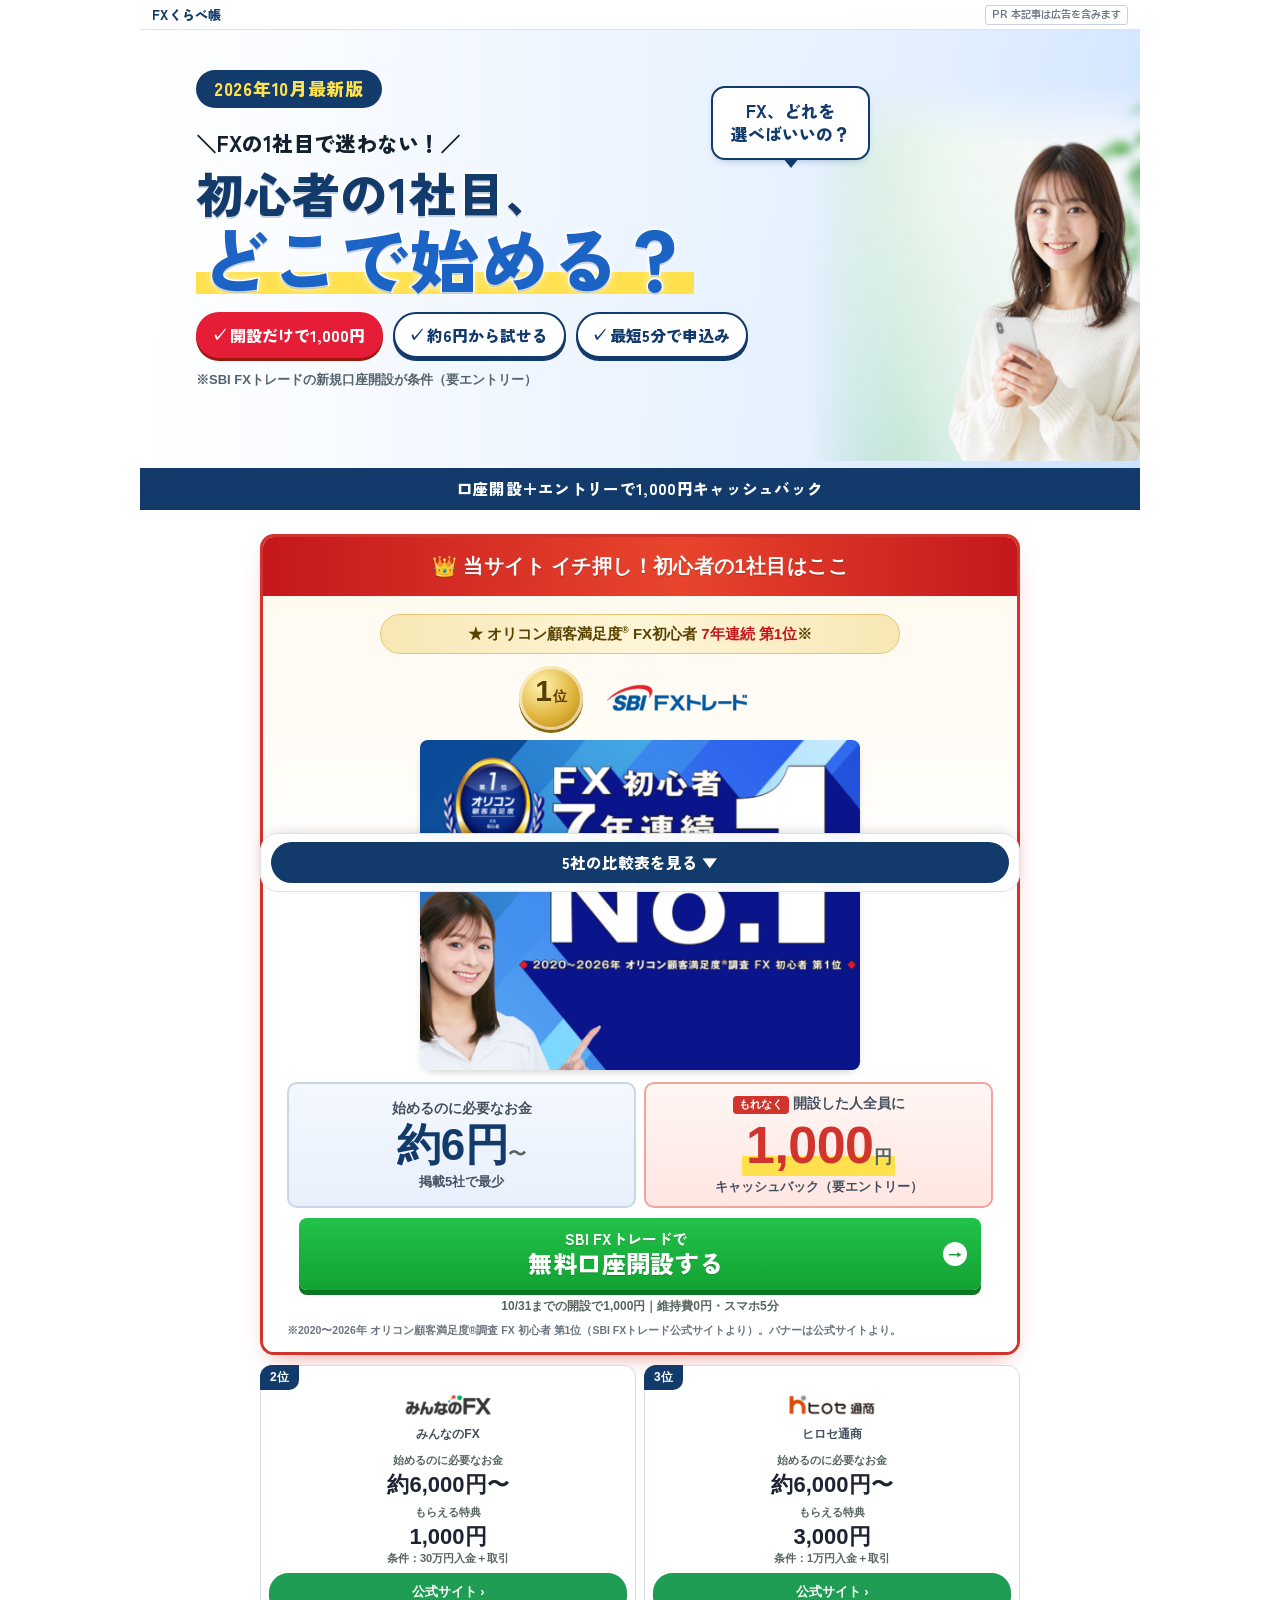
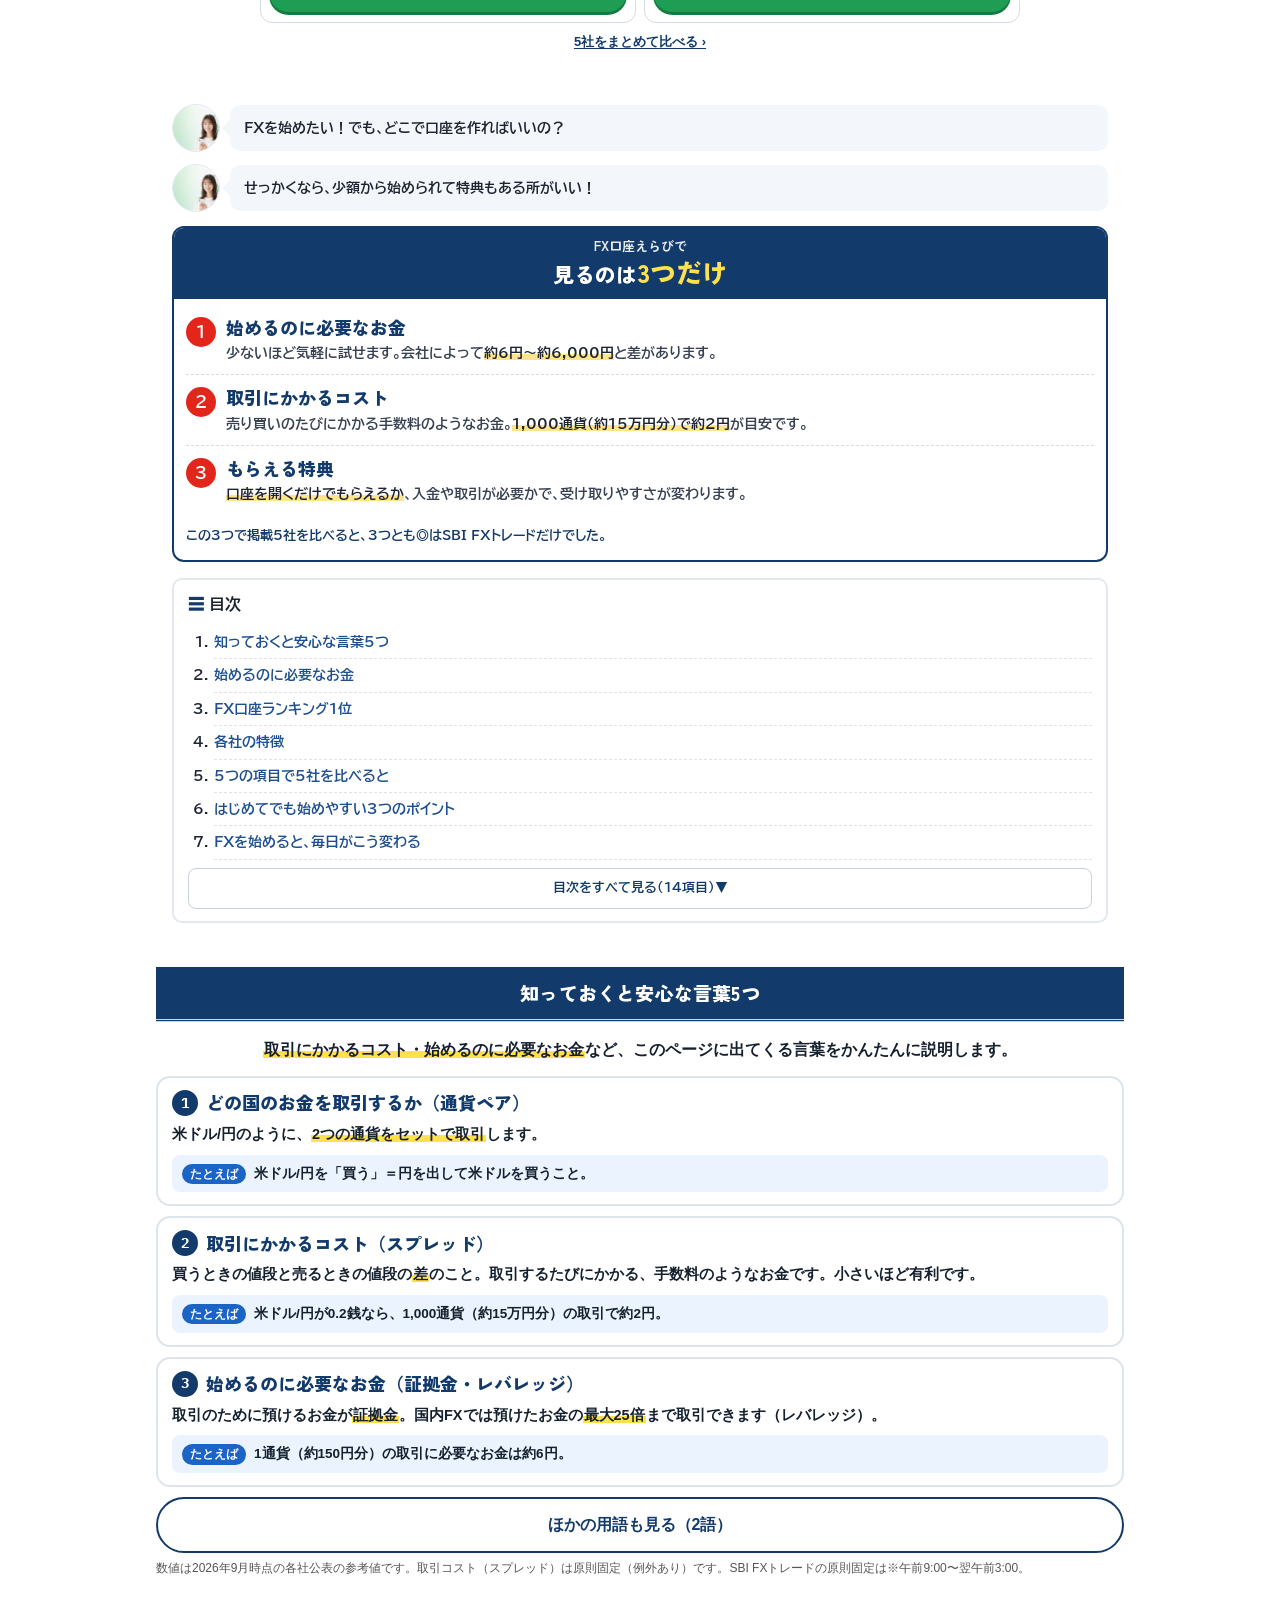
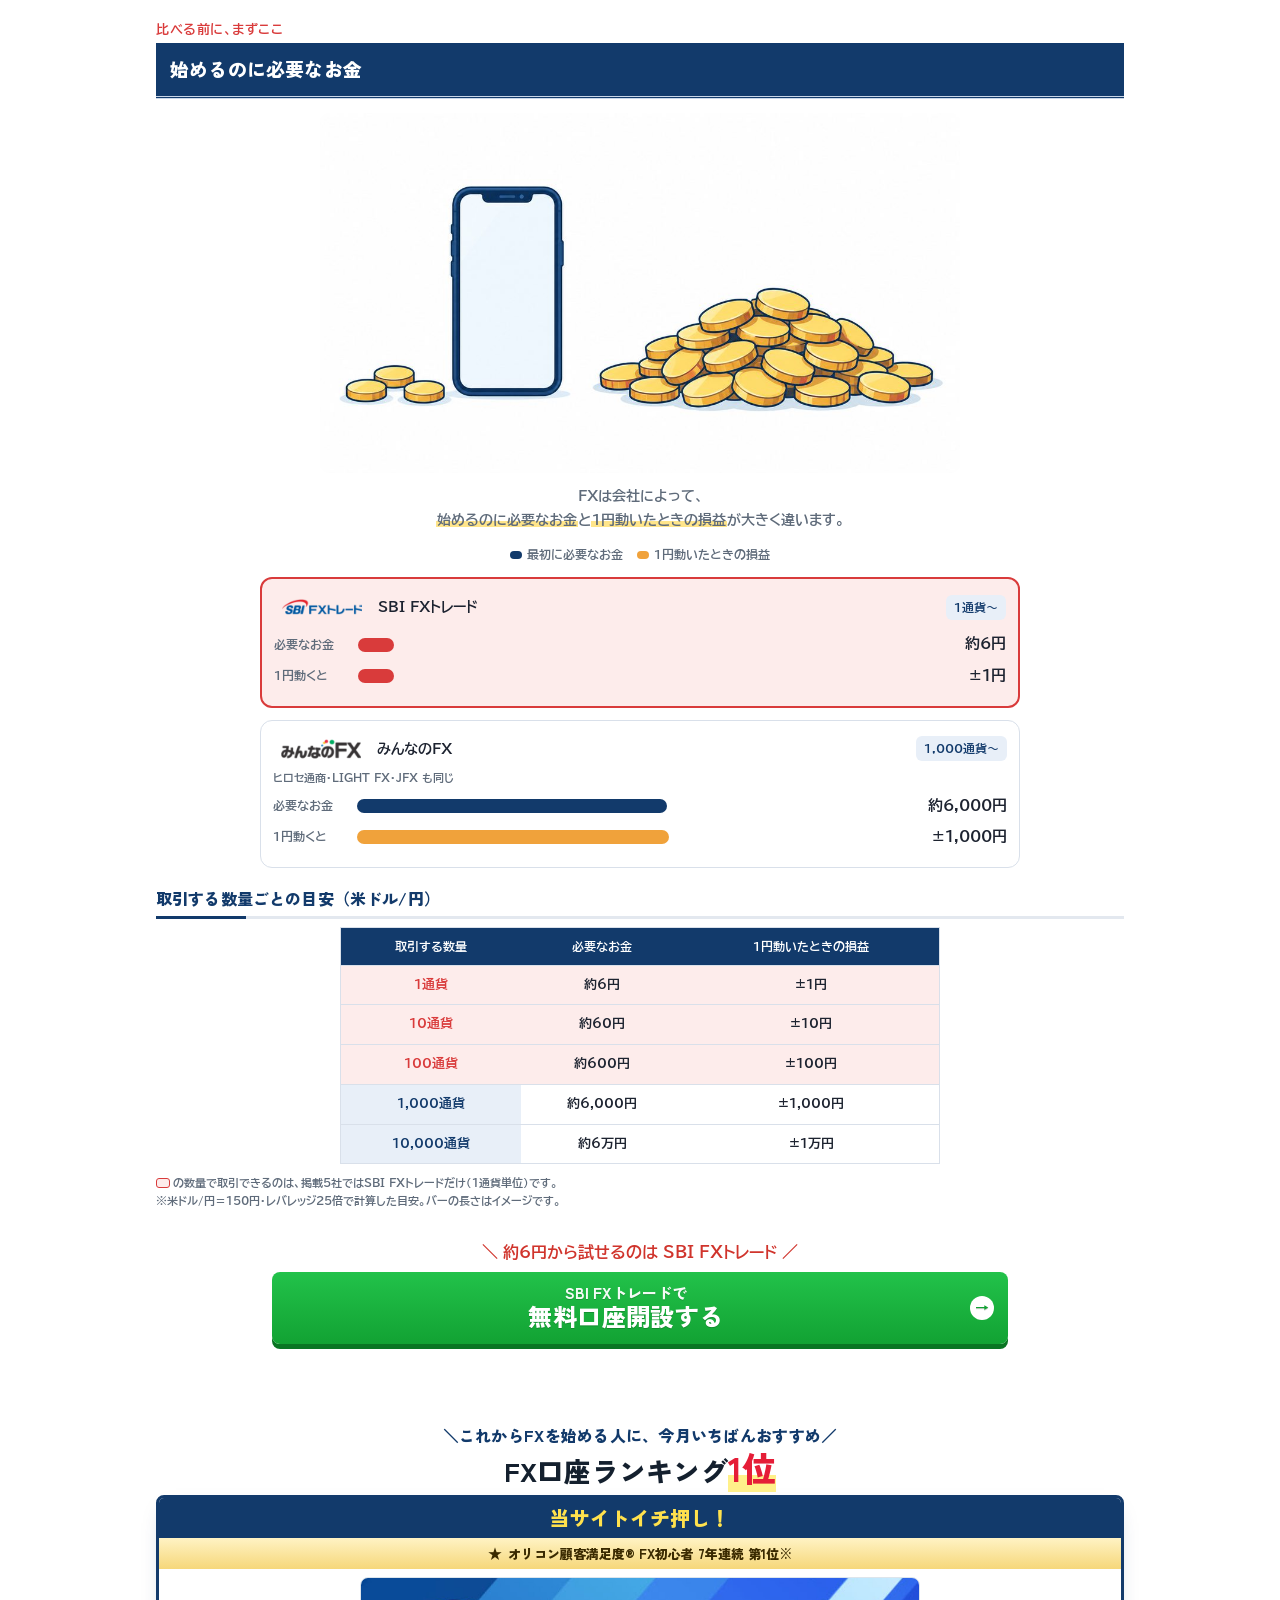
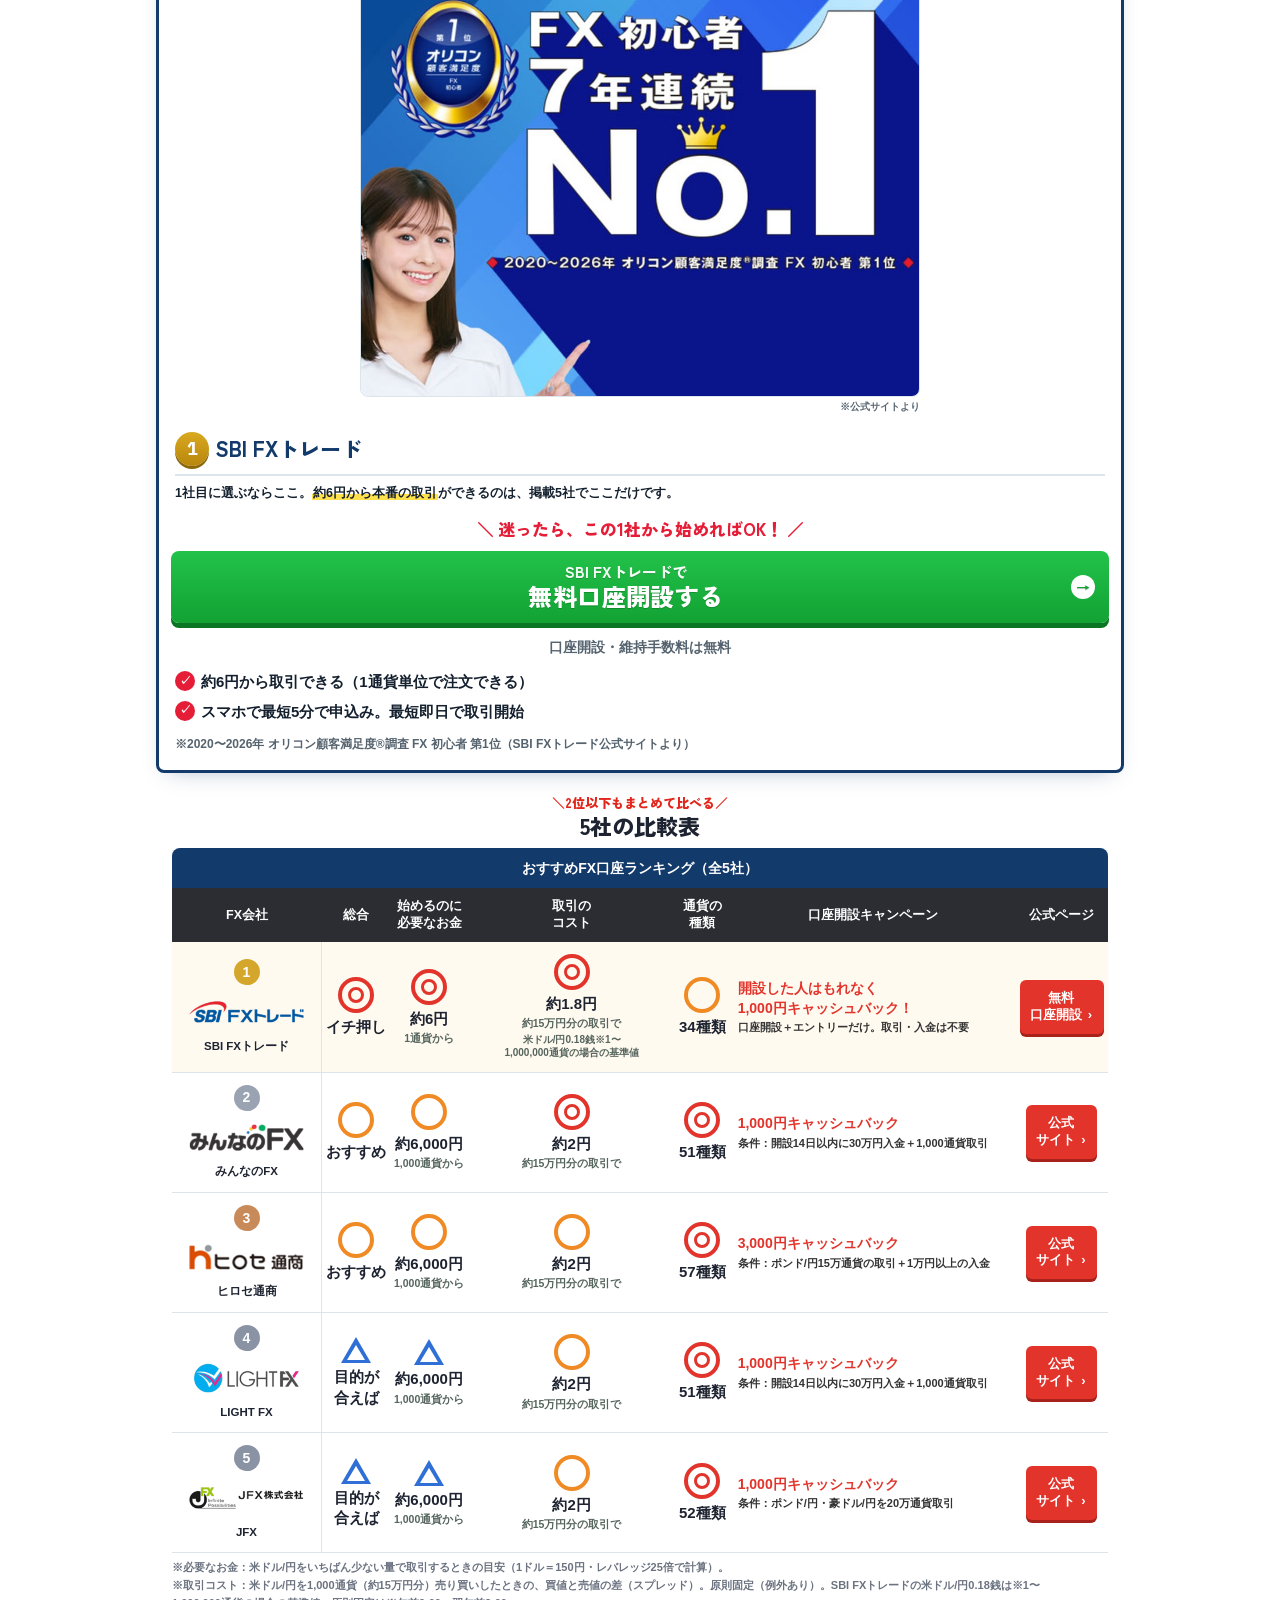
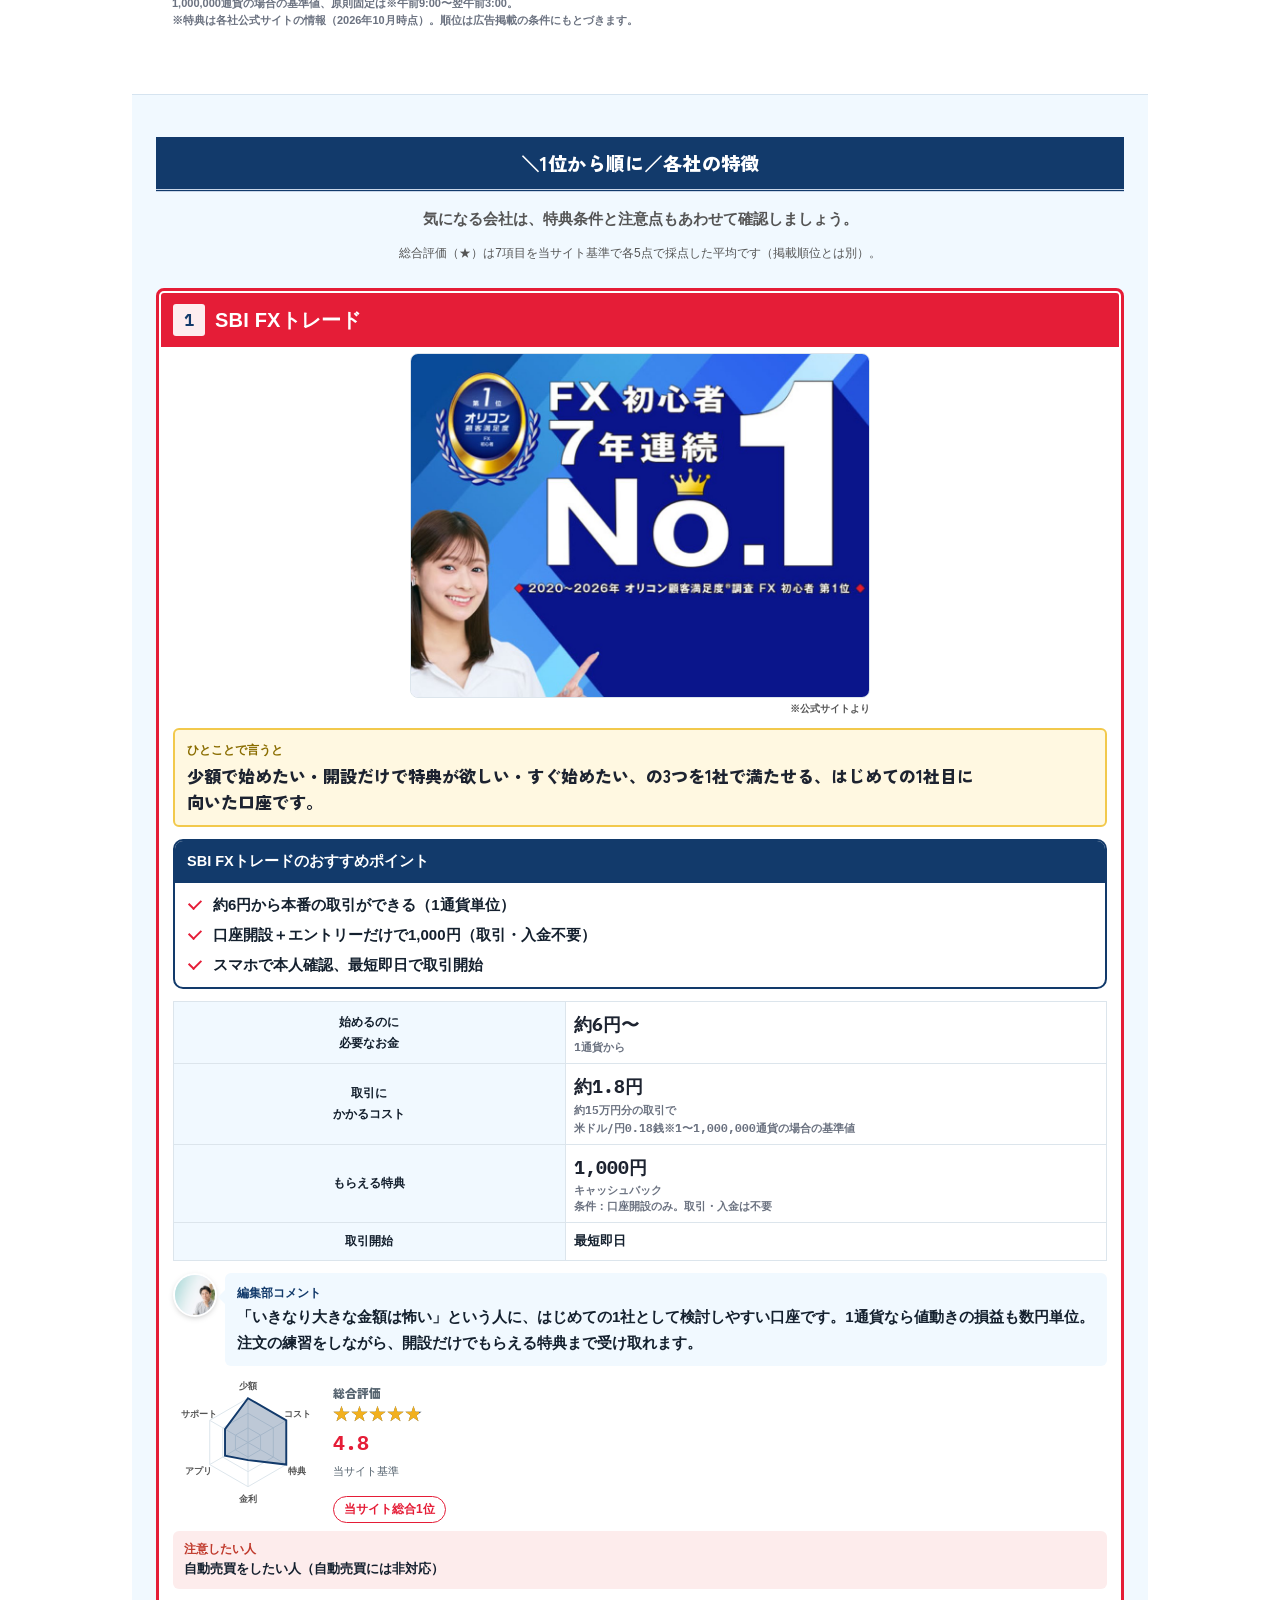
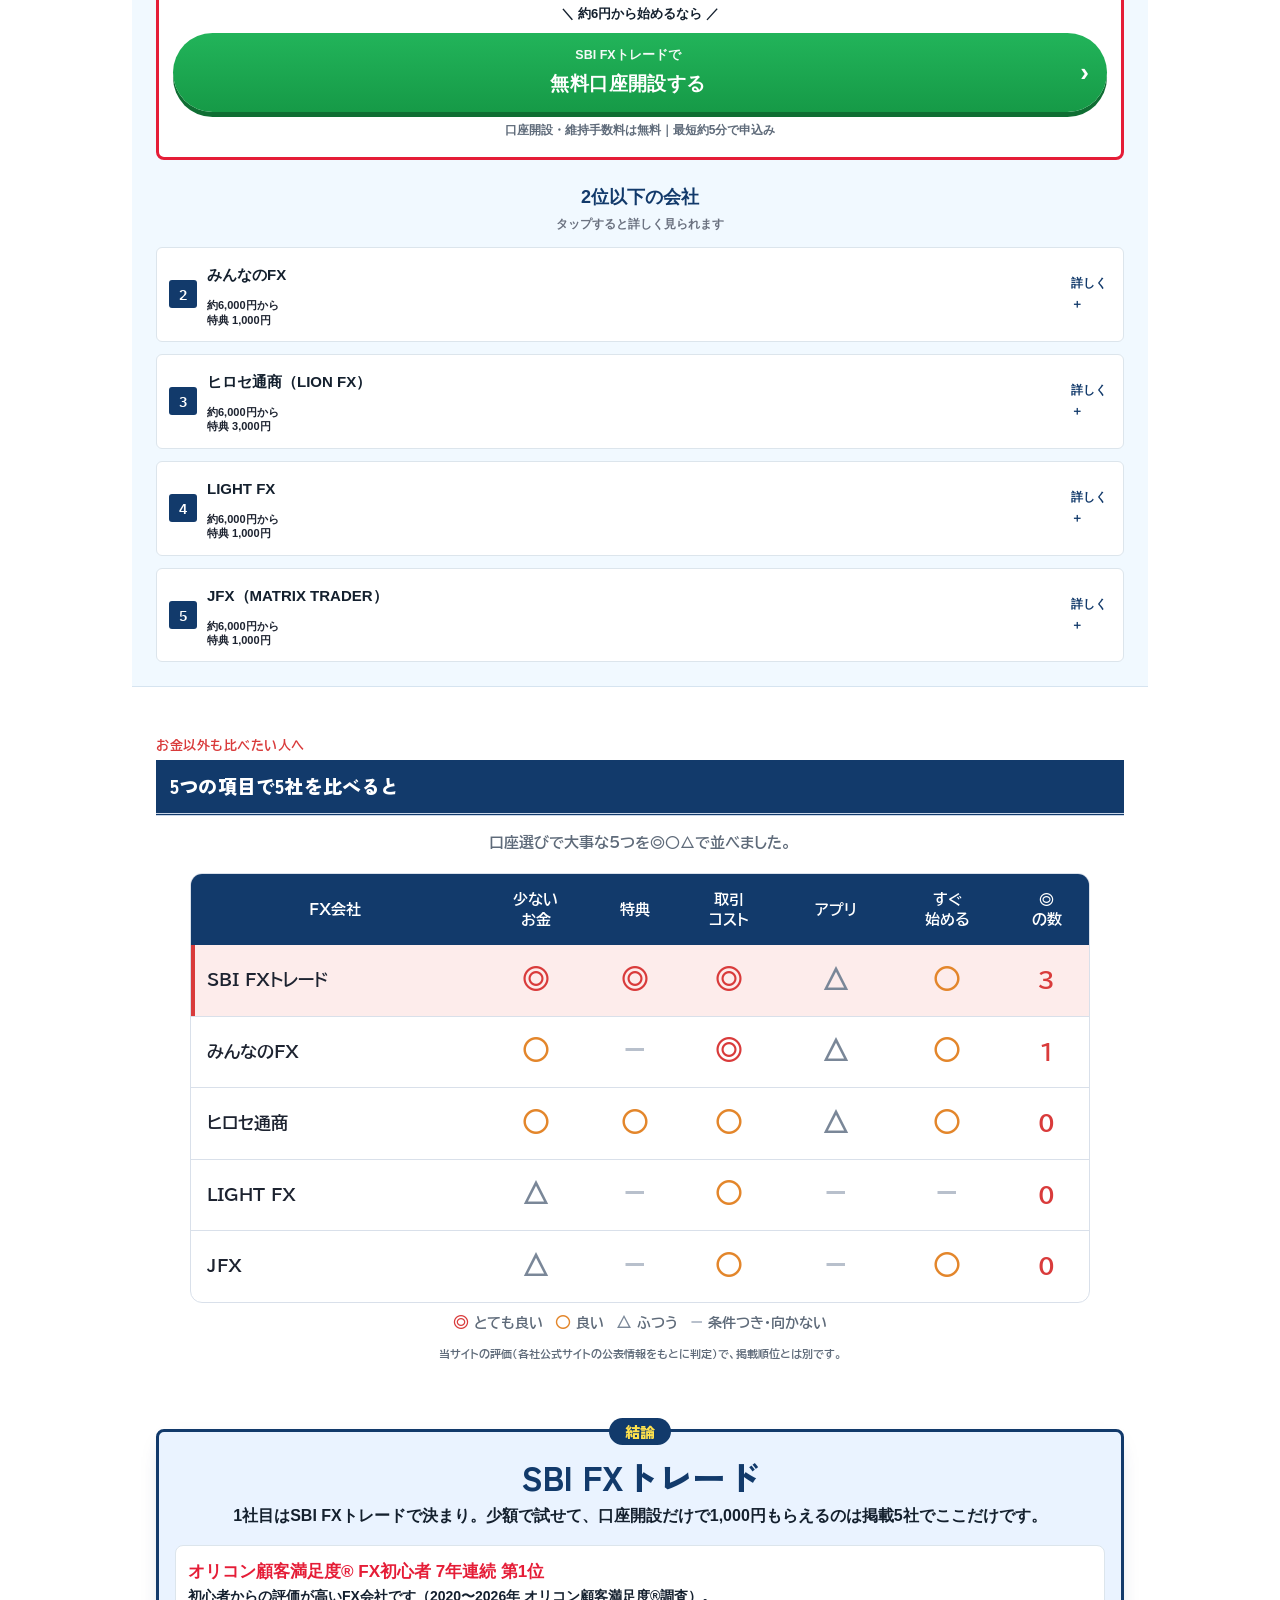
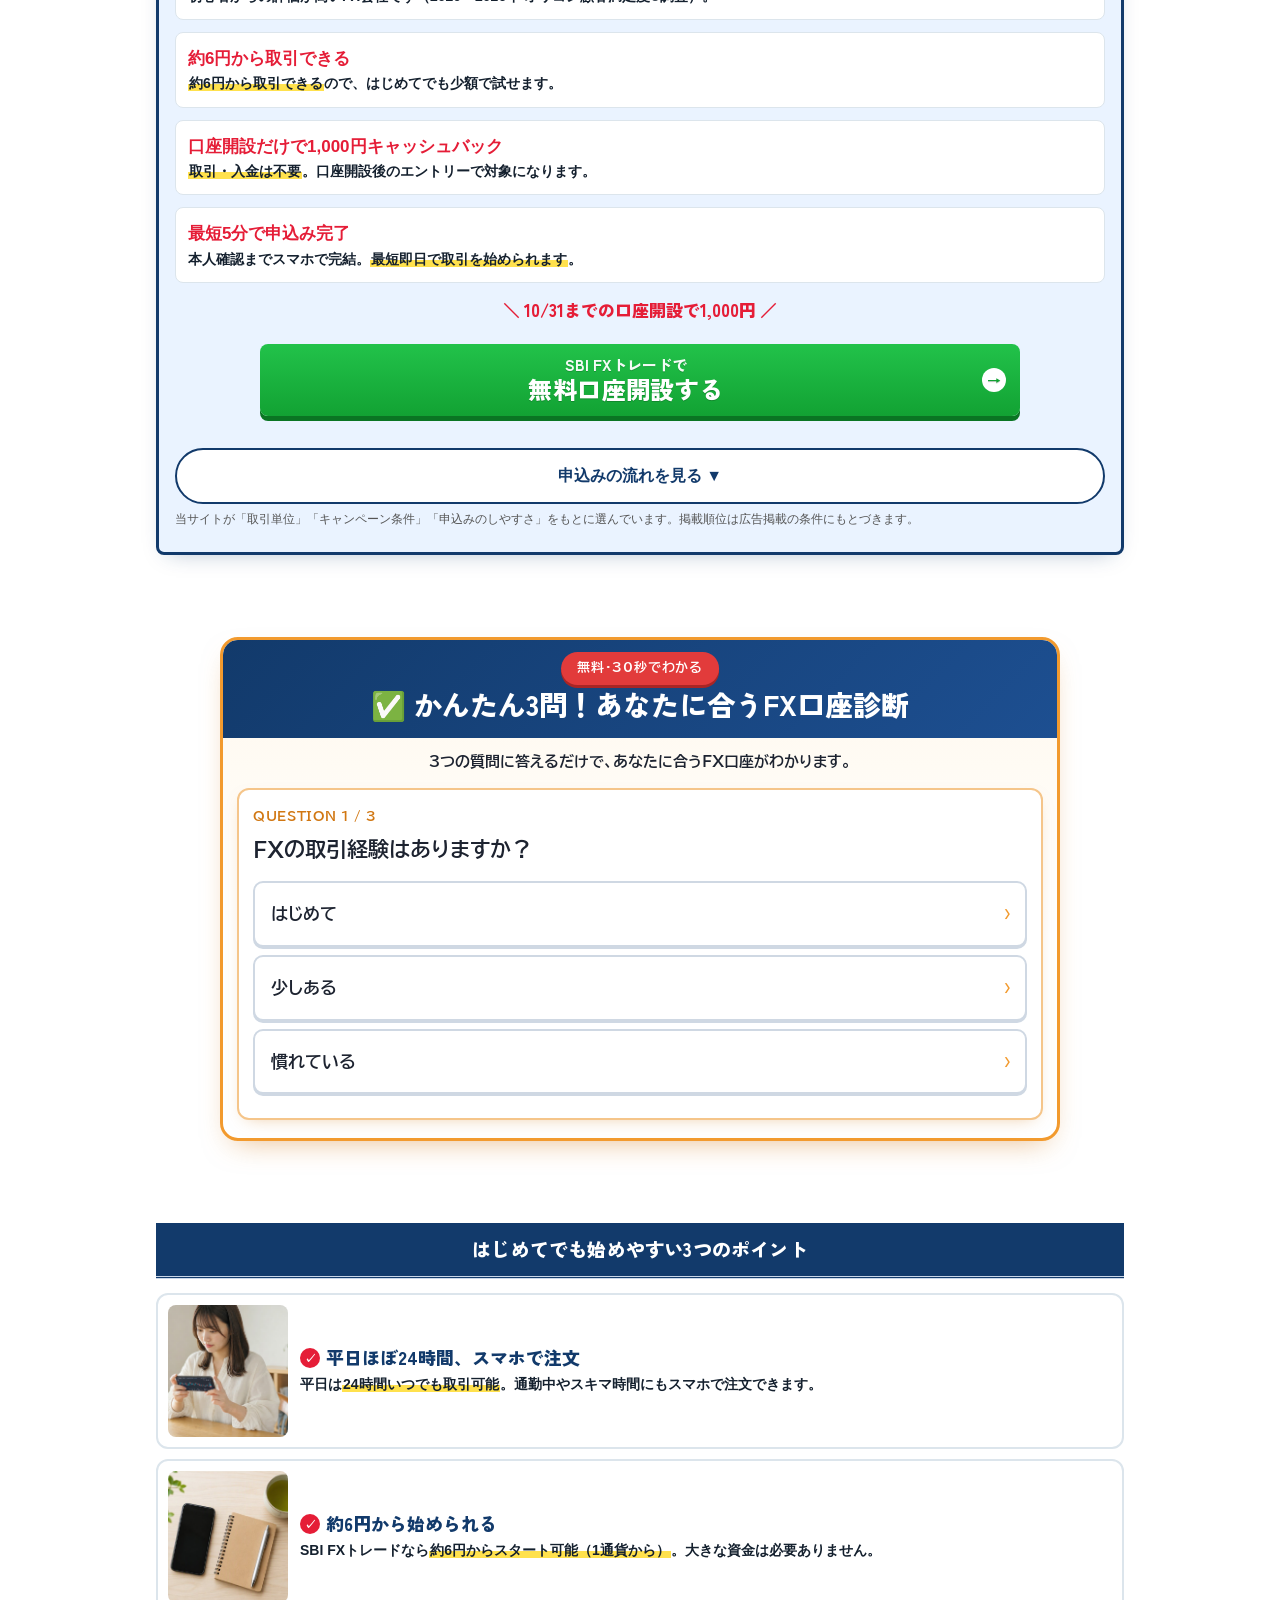
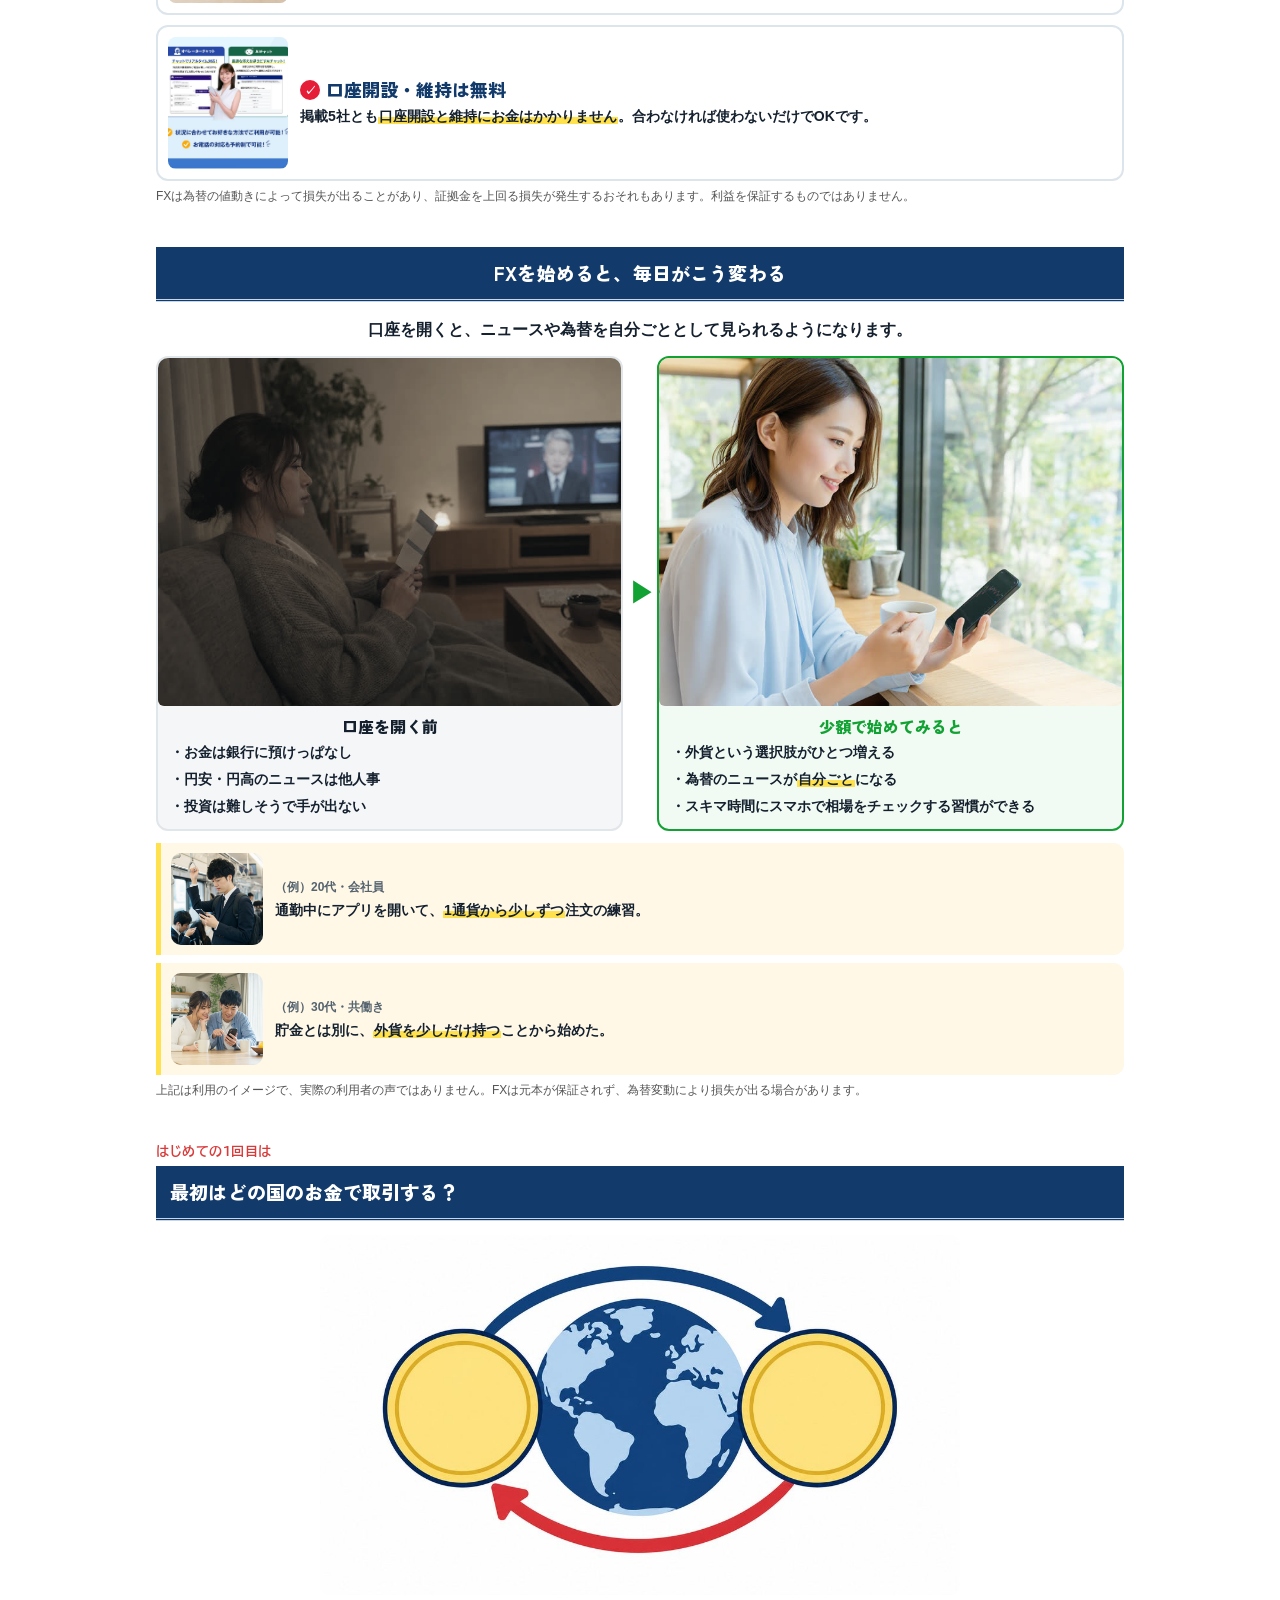
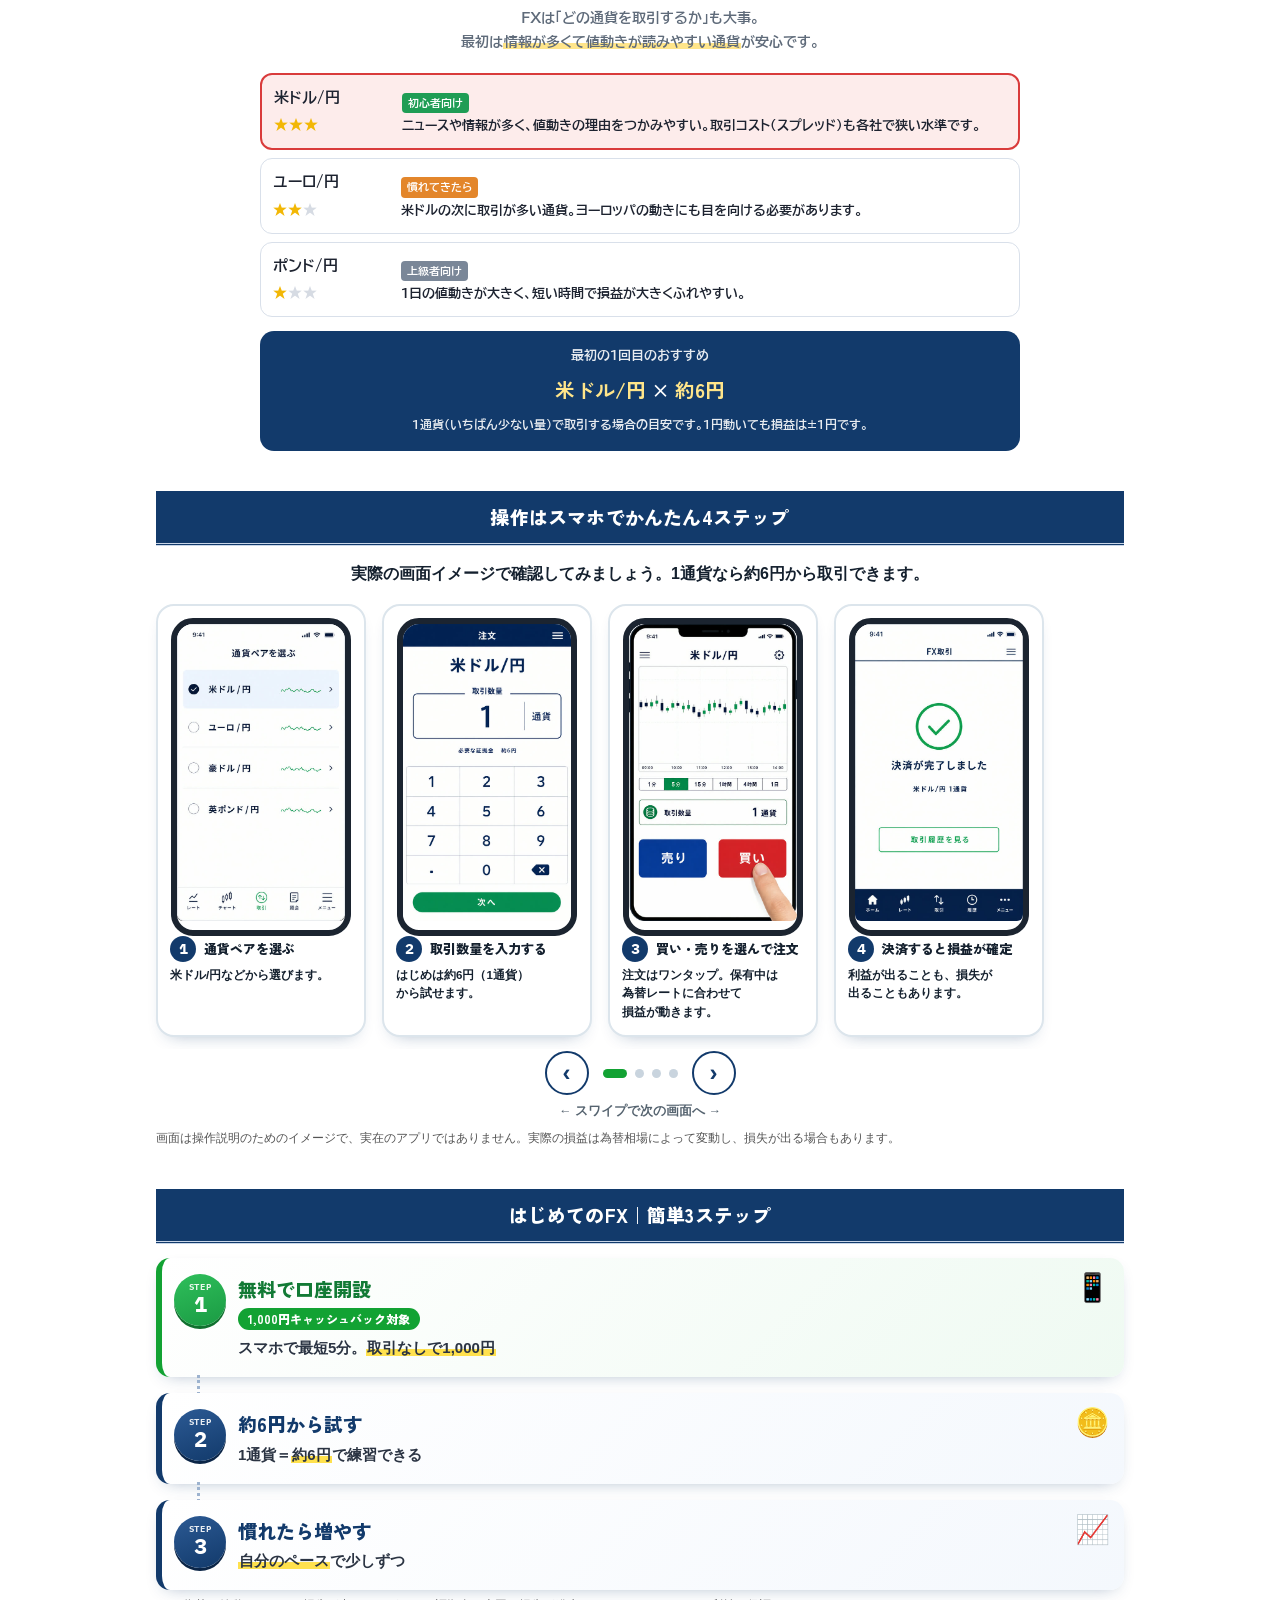
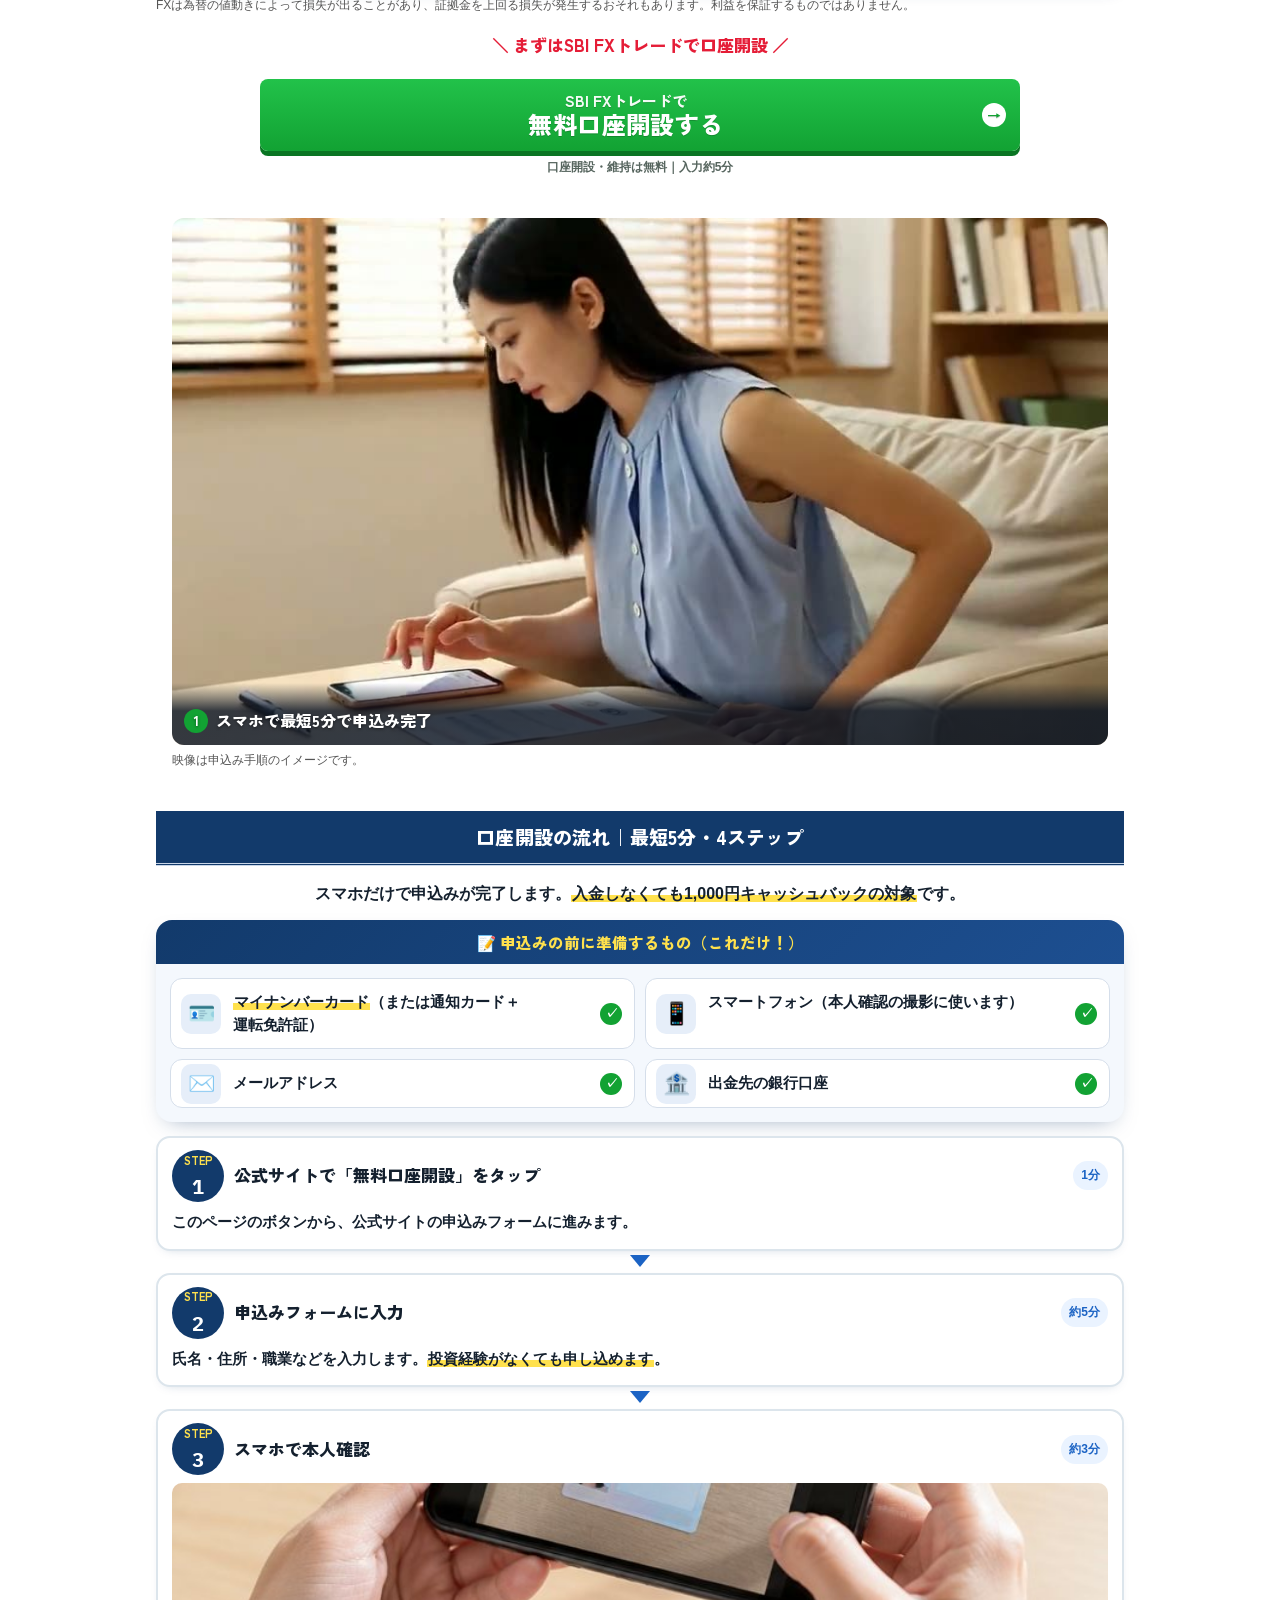
==== commit cd48dbfc: "SBI様ご指摘①：原則固定と書く全箇所にSBIの時間帯（※午前9:00〜翌午前3:00）を追記 Co-Authored-By: Claude Opus 5.5 <noreply@anthropic.c" ====
--- a/r-8571d5cd/index.html
+++ b/r-8571d5cd/index.html
@@ -1804,7 +1804,7 @@
 /* 試算の棒は受け取りの見込みなので、損失ライン（--caution）と同じくらい見える濃さに */
 .swap-chart .bar{fill:var(--accent);opacity:.8}
 </style>
-<link rel="stylesheet" href="zukai.css?v=20261020f">
+<link rel="stylesheet" href="zukai.css?v=20261020g">
 </head><body>
 <!-- Google Tag Manager (noscript) -->
 <noscript><iframe src="https://www.googletagmanager.com/ns.html?id=GTM-5BLP3X5V"
@@ -1842,7 +1842,7 @@
       <p class="tm-t" data-ff="1"><span class="tm-no num" data-ff="1">5</span>損失を<wbr>止める<wbr>自動決済<wbr>（ロスカット）<wbr></p>
       <p class="tm-d" data-ff="1" style="font-size: 15px !important; line-height: 1.75 !important;">損失が<wbr>一定の<wbr>水準を<wbr>超えると、<wbr><mark class="r2-mk" data-ff="1">自動で<wbr>決済される<wbr>仕組み</mark>⁠。<wbr>損失が<wbr>大きくなりすぎるのを<wbr>防ぎます。<wbr></p>
       <p class="tm-ex" data-ff="1" style="font-size: 15px !important; line-height: 1.75 !important;"><b data-ff="1">たとえば<wbr></b>相場が<wbr>急に<wbr>動いたときは、<wbr>証拠金を<wbr>上回る<wbr>損失が<wbr>出ることもあります。</p></article></div></details>
-    <p class="fine" data-ff="1">数値は<wbr>2026年9月時点の<wbr>各社公表の<wbr>参考値です。<wbr>取引コスト<wbr>（スプレッド）<wbr>は<wbr>原則固定<wbr>（例外あり）<wbr>です。</p></section><section class="sec zk" id="zk-money"><p class="zk-eb" data-ff="1">比べる<wbr>前に、<wbr>まずここ<wbr></p><h2 class="zk-h" data-ff="1">始めるのに<wbr>必要なお金</h2><img class="zk-ill" src="img/zukai/zukai_shogaku.jpg" alt="" loading="lazy"><p class="zk-lead" data-ff="1" style="font-size: 15px !important; line-height: 1.75 !important;">FXは<wbr>会社によって、<br><mark data-ff="1">始めるのに<wbr>必要なお金</mark>と<mark data-ff="1">1円動いたときの<wbr>損益</mark>が<wbr>大きく<wbr>違います。<wbr></p><div class="zk-key"><span data-ff="1">最初に<wbr>必要なお金</span><span class="l" data-ff="1">1円動いたときの<wbr>損益</span></div><div class="zk-money"><div class="zk-mrow best"><div class="zk-mhead"><img src="img/lg3/sbifxt.png" alt=""><b data-ff="1">SBI FXトレード</b><span class="zk-unit" data-ff="1">1通貨〜</span></div><div class="zk-bar"><span data-ff="1">必要なお金</span><i style="width:6%"></i><em data-ff="1">約6円</em></div><div class="zk-bar loss"><span data-ff="1">1円動くと</span><i style="width:6%"></i><em data-ff="1">±1円</em></div></div><div class="zk-mrow"><div class="zk-mhead"><img src="img/lg3/minfx.png" alt=""><b data-ff="1">みんなの<wbr>FX</b><span class="zk-unit" data-ff="1">1,000通貨〜</span></div><p class="zk-fine" style="margin: -4px 0px 6px; font-size: 12px !important;" data-ff="1">ヒロセ通商・<wbr>LIGHT FX・<wbr>JFX も<wbr>同じ<wbr></p><div class="zk-bar"><span data-ff="1">必要なお金</span><i style="width:55%"></i><em data-ff="1">約6,000円</em></div><div class="zk-bar loss"><span data-ff="1">1円動くと</span><i style="width:55%"></i><em data-ff="1">±1,000円</em></div></div></div><h3 class="zk-h3" data-ff="1">取引する<wbr>数量ごとの<wbr>目安<wbr>（米ドル/円）<wbr></h3><div class="zk-tbl-wrap"><table class="zk-qty"><thead><tr><th data-ff="1">取引する<wbr>数量</th><th data-ff="1">必要なお金</th><th data-ff="1">1円動いたときの<wbr>損益</th></tr></thead><tbody><tr class="sbi"><th data-ff="1">1通貨</th><td data-ff="1">約6円</td><td data-ff="1">±1円</td></tr><tr class="sbi"><th data-ff="1">10通貨</th><td data-ff="1">約60円</td><td data-ff="1">±10円</td></tr><tr class="sbi"><th data-ff="1">100通貨</th><td data-ff="1">約600円</td><td data-ff="1">±100円</td></tr><tr><th data-ff="1">1,000通貨</th><td data-ff="1">約6,000円</td><td data-ff="1">±1,000円</td></tr><tr><th data-ff="1">10,000通貨</th><td data-ff="1">約6万円</td><td data-ff="1">±1万円</td></tr></tbody></table></div><p class="zk-fine" style="text-align: center; font-size: 12px !important;" data-ff="1"><span class="zk-sbi-key"></span>の<wbr>数量で<wbr>取引できるのは、<wbr>掲載5社では<wbr><b data-ff="1">SBI FXトレードだけ<wbr></b>（1通貨単位）<wbr>です。<br>※米ドル/円＝150円・<wbr>レバレッジ25倍で<wbr>計算した<wbr>目安。<wbr>バーの<wbr>長さは<wbr>イメージです。<wbr></p><div class="zk-road-cta" id="zk-mn-cta"><p class="zk-mn-lead" data-ff="1">＼ 約6円から<wbr>試せるのは SBI FXトレード ／</p><a class="r2-btn pulse shine two" href="https://click.j-a-net.jp/2451632/1065459/" rel="sponsored noopener" target="_blank" data-aff="sbifxt" data-place="money"><span class="b-1" data-ff="1">SBI FXトレードで<wbr></span><span class="b-2" data-ff="1">無料口座開設する</span><span class="arrow" aria-hidden="true" data-ff="1">→</span></a></div></section><section class="sec r2-worry" id="worry" hidden="">
+    <p class="fine" data-ff="1">数値は<wbr>2026年9月時点の<wbr>各社公表の<wbr>参考値です。<wbr>取引コスト<wbr>（スプレッド）<wbr>は<wbr>原則固定<wbr>（例外あり）<wbr>です。<wbr>SBI FXトレードの<wbr>原則固定は<wbr>※午前9:00〜翌午前3:00。</p></section><section class="sec zk" id="zk-money"><p class="zk-eb" data-ff="1">比べる<wbr>前に、<wbr>まずここ<wbr></p><h2 class="zk-h" data-ff="1">始めるのに<wbr>必要なお金</h2><img class="zk-ill" src="img/zukai/zukai_shogaku.jpg" alt="" loading="lazy"><p class="zk-lead" data-ff="1" style="font-size: 15px !important; line-height: 1.75 !important;">FXは<wbr>会社によって、<br><mark data-ff="1">始めるのに<wbr>必要なお金</mark>と<mark data-ff="1">1円動いたときの<wbr>損益</mark>が<wbr>大きく<wbr>違います。<wbr></p><div class="zk-key"><span data-ff="1">最初に<wbr>必要なお金</span><span class="l" data-ff="1">1円動いたときの<wbr>損益</span></div><div class="zk-money"><div class="zk-mrow best"><div class="zk-mhead"><img src="img/lg3/sbifxt.png" alt=""><b data-ff="1">SBI FXトレード</b><span class="zk-unit" data-ff="1">1通貨〜</span></div><div class="zk-bar"><span data-ff="1">必要なお金</span><i style="width:6%"></i><em data-ff="1">約6円</em></div><div class="zk-bar loss"><span data-ff="1">1円動くと</span><i style="width:6%"></i><em data-ff="1">±1円</em></div></div><div class="zk-mrow"><div class="zk-mhead"><img src="img/lg3/minfx.png" alt=""><b data-ff="1">みんなの<wbr>FX</b><span class="zk-unit" data-ff="1">1,000通貨〜</span></div><p class="zk-fine" style="margin: -4px 0px 6px; font-size: 12px !important;" data-ff="1">ヒロセ通商・<wbr>LIGHT FX・<wbr>JFX も<wbr>同じ<wbr></p><div class="zk-bar"><span data-ff="1">必要なお金</span><i style="width:55%"></i><em data-ff="1">約6,000円</em></div><div class="zk-bar loss"><span data-ff="1">1円動くと</span><i style="width:55%"></i><em data-ff="1">±1,000円</em></div></div></div><h3 class="zk-h3" data-ff="1">取引する<wbr>数量ごとの<wbr>目安<wbr>（米ドル/円）<wbr></h3><div class="zk-tbl-wrap"><table class="zk-qty"><thead><tr><th data-ff="1">取引する<wbr>数量</th><th data-ff="1">必要なお金</th><th data-ff="1">1円動いたときの<wbr>損益</th></tr></thead><tbody><tr class="sbi"><th data-ff="1">1通貨</th><td data-ff="1">約6円</td><td data-ff="1">±1円</td></tr><tr class="sbi"><th data-ff="1">10通貨</th><td data-ff="1">約60円</td><td data-ff="1">±10円</td></tr><tr class="sbi"><th data-ff="1">100通貨</th><td data-ff="1">約600円</td><td data-ff="1">±100円</td></tr><tr><th data-ff="1">1,000通貨</th><td data-ff="1">約6,000円</td><td data-ff="1">±1,000円</td></tr><tr><th data-ff="1">10,000通貨</th><td data-ff="1">約6万円</td><td data-ff="1">±1万円</td></tr></tbody></table></div><p class="zk-fine" style="text-align: center; font-size: 12px !important;" data-ff="1"><span class="zk-sbi-key"></span>の<wbr>数量で<wbr>取引できるのは、<wbr>掲載5社では<wbr><b data-ff="1">SBI FXトレードだけ<wbr></b>（1通貨単位）<wbr>です。<br>※米ドル/円＝150円・<wbr>レバレッジ25倍で<wbr>計算した<wbr>目安。<wbr>バーの<wbr>長さは<wbr>イメージです。<wbr></p><div class="zk-road-cta" id="zk-mn-cta"><p class="zk-mn-lead" data-ff="1">＼ 約6円から<wbr>試せるのは SBI FXトレード ／</p><a class="r2-btn pulse shine two" href="https://click.j-a-net.jp/2451632/1065459/" rel="sponsored noopener" target="_blank" data-aff="sbifxt" data-place="money"><span class="b-1" data-ff="1">SBI FXトレードで<wbr></span><span class="b-2" data-ff="1">無料口座開設する</span><span class="arrow" aria-hidden="true" data-ff="1">→</span></a></div></section><section class="sec r2-worry" id="worry" hidden="">
     <h2 class="sec-h center" data-ff="1">FX口座選び、<wbr>こんなことで<wbr>迷っていませんか？<wbr></h2>
     <div class="wr-chat"><div class="wr-row you first"><span class="wr-av"><img src="img/gen/hero_woman.png" alt=""><em data-ff="1">相談者</em></span><div class="wr-b" data-ff="1" style="font-size: 15px !important; line-height: 1.75 !important;">FXを<wbr>始めてみたいけど、<wbr>どの<wbr>会社を<wbr>選べばいいのかわからなくて<wbr>…</div></div><div class="wr-row you"><span class="wr-av is-empty"></span><div class="wr-b" data-ff="1" style="font-size: 15px !important; line-height: 1.75 !important;">比較サイトを<wbr>見ても、<wbr>情報が<wbr>多すぎて<wbr>結局決められないんです</div></div><div class="wr-row you"><span class="wr-av is-empty"></span><div class="wr-b" data-ff="1" style="font-size: 15px !important; line-height: 1.75 !important;">いきなり<wbr>大きなお金を<wbr>入れて、<wbr>損をするのもこわいし<wbr>…</div></div><div class="wr-row ed first"><span class="wr-av"><img src="img/gen/hero_man.png" alt=""><em data-ff="1">編集部</em></span><div class="wr-b" data-ff="1" style="font-size: 15px !important; line-height: 1.75 !important;">はじめてなら<wbr>大丈夫です！<wbr>全部を<wbr>比べる<wbr>必要はありません。</div></div><div class="wr-row ed"><span class="wr-av is-empty"></span><div class="wr-b" data-ff="1" style="font-size: 15px !important; line-height: 1.75 !important;">見る<wbr>ポイントは<mark class="r2-mk" data-ff="1">この<wbr>3つだけ</mark>です。<wbr><ol class="wr-list"><li data-ff="1" style="font-size: 15px !important; line-height: 1.75 !important;">少額<wbr>（1通貨）<wbr>から<wbr>始められるか<wbr></li><li data-ff="1" style="font-size: 15px !important; line-height: 1.75 !important;">キャンペーンの<wbr>条件がかんたんか<wbr></li><li data-ff="1">スマホで<wbr>申込みがすぐ<wbr>終わるか</li></ol></div></div><div class="wr-row you first"><span class="wr-av"><img src="img/gen/hero_woman.png" alt=""><em data-ff="1">相談者</em></span><div class="wr-b" data-ff="1">それなら<wbr>私にも<wbr>選べそう！</div></div></div>
     <a class="wr-next" href="#top3" data-ff="1">初心者向け<wbr>FX口座 <mark class="r2-mk" data-ff="1">TOP3</mark> はこちら ▼</a></section><section class="r2-top3" id="top3">
@@ -2089,7 +2089,7 @@
     <p class="camp-note" data-ff="1">※過去にその<wbr>会社で<wbr>口座を<wbr>持っていたことがあると、<wbr>特典の<wbr>対象外になる<wbr>場合があります。<wbr></p>
     <div class="zk-camp"><div class="zk-cc easy"><div class="zk-cc-l"><span class="zk-cc-rk" data-ff="1">1位</span><img src="img/lg3/sbifxt.png" alt="SBI FXトレード"></div><div class="zk-cc-m"><span class="zk-cc-tag" data-ff="1">口座開設だけで<wbr>OK</span><p class="zk-cc-amt" data-ff="1">1,000<small data-ff="1">円</small><span class="zk-cc-cb" data-ff="1">キャッシュバック</span></p><p class="zk-cc-cond" data-ff="1" style="font-size: 13px !important;">条件：口座開設＋<wbr>エントリーのみ<wbr>（取引・<wbr>入金不要）</p></div><a class="zk-cc-btn" href="https://click.j-a-net.jp/2451632/1065459/" rel="sponsored noopener" target="_blank" data-aff="sbifxt" data-place="camp" data-ff="1">無料で<br>口座開設</a></div><div class="zk-cc"><div class="zk-cc-l"><span class="zk-cc-rk" data-ff="1">2位</span><img src="img/lg3/minfx.png" alt="みんなのFX"></div><div class="zk-cc-m"><span class="zk-cc-tag" data-ff="1">取引・<wbr>入金などの<wbr>条件あり<wbr></span><p class="zk-cc-amt" data-ff="1">1,000<small data-ff="1">円</small><span class="zk-cc-cb" data-ff="1">キャッシュバック</span></p><p class="zk-cc-cond" data-ff="1" style="font-size: 13px !important;">条件：開設14日以内に<wbr>30万円入金＋<wbr>1,000通貨取引<wbr>（要エントリー）</p></div><a class="zk-cc-btn" href="https://click.j-a-net.jp/2451632/1071851/" rel="sponsored noopener" target="_blank" data-aff="minfx" data-place="camp" data-ff="1">詳しく<br>見る</a></div><div class="zk-cc"><div class="zk-cc-l"><span class="zk-cc-rk" data-ff="1">3位</span><img src="img/lg3/hirose.png" alt="ヒロセ通商"></div><div class="zk-cc-m"><span class="zk-cc-tag" data-ff="1">取引・<wbr>入金などの<wbr>条件あり<wbr></span><p class="zk-cc-amt" data-ff="1">3,000<small data-ff="1">円</small><span class="zk-cc-cb" data-ff="1">キャッシュバック</span></p><p class="zk-cc-cond" data-ff="1" style="font-size: 13px !important;">条件：ポンド/円15万通貨の<wbr>取引＋<wbr>1万円以上の<wbr>入金<wbr>（要エントリー）</p></div><a class="zk-cc-btn" href="https://click.j-a-net.jp/2451632/1071850/" rel="sponsored noopener" target="_blank" data-aff="hirose" data-place="camp" data-ff="1">詳しく<br>見る</a></div><div class="zk-cc"><div class="zk-cc-l"><span class="zk-cc-rk" data-ff="1">4位</span><img src="img/lg3/lightfx.png" alt="LIGHT FX"></div><div class="zk-cc-m"><span class="zk-cc-tag" data-ff="1">取引・<wbr>入金などの<wbr>条件あり<wbr></span><p class="zk-cc-amt" data-ff="1">1,000<small data-ff="1">円</small><span class="zk-cc-cb" data-ff="1">キャッシュバック</span></p><p class="zk-cc-cond" data-ff="1" style="font-size: 13px !important;">条件：開設14日以内に<wbr>30万円入金＋<wbr>1,000通貨取引<wbr>（要エントリー）</p></div><a class="zk-cc-btn" href="https://click.j-a-net.jp/2451632/1071852/" rel="sponsored noopener" target="_blank" data-aff="lightfx" data-place="camp" data-ff="1">詳しく<br>見る</a></div><div class="zk-cc"><div class="zk-cc-l"><span class="zk-cc-rk" data-ff="1">5位</span><img src="img/lg3/jfx.png" alt="JFX"></div><div class="zk-cc-m"><span class="zk-cc-tag" data-ff="1">取引・<wbr>入金などの<wbr>条件あり<wbr></span><p class="zk-cc-amt" data-ff="1">1,000<small data-ff="1">円</small><span class="zk-cc-cb" data-ff="1">キャッシュバック</span></p><p class="zk-cc-cond" data-ff="1" style="font-size: 13px !important;">条件：ポンド/円・<wbr>豪ドル/円を<wbr>20万通貨取引<wbr>（要エントリー）</p></div><a class="zk-cc-btn" href="https://click.j-a-net.jp/2451632/1071849/" rel="sponsored noopener" target="_blank" data-aff="jfx" data-place="camp" data-ff="1">詳しく<br>見る</a></div></div>
     <p class="fine" data-ff="1">キャンペーンの<wbr>期間・<wbr>条件は<wbr>変わることがあります。<wbr>受け<wbr>取り<wbr>条件は<wbr>各社公式サイトで<wbr>確認してください。</p></section></div><div class="band"><section class="sec" id="faq"><h2 class="sec-h" data-ff="1"><span class="tag" data-ff="1">FAQ</span>よくある<wbr>質問</h2>
-    <details class="faq"><summary data-ff="1">FX口座を<wbr>複数持っても<wbr>大丈夫？<wbr></summary><p data-ff="1">持てます。<wbr>口座開設・<wbr>維持は<wbr>各社無料で、<wbr>用途に<wbr>合わせて<wbr>使い<wbr>分けることもできます。</p></details><details class="faq"><summary data-ff="1">キャンペーンの<wbr>特典はいつもらえる？<wbr></summary><p data-ff="1">多くは<wbr>条件を<wbr>満たした<wbr>翌月〜翌々月に<wbr>口座へ<wbr>入金されます。<wbr>時期は<wbr>各社の<wbr>公式サイトで<wbr>確認してください。</p></details><details class="faq"><summary data-ff="1">FXで<wbr>損をすることはある？</summary><p data-ff="1">あります。<wbr>為替の<wbr>変動で<wbr>損失が<wbr>出ることがあり、<wbr>レバレッジをかけた<wbr>取引では<wbr>預けた<wbr>証拠金を<wbr>超える<wbr>損失が<wbr>出るおそれがあります。</p></details><details class="faq"><summary data-ff="1">原則固定の<wbr>時間外はどうなる？<wbr></summary><p data-ff="1">原則固定の<wbr>時間外や<wbr>早朝・<wbr>指標発表時は、<wbr>スプレッドが<wbr>広がることがあります。<wbr>各社の<wbr>原則固定の<wbr>時間は<wbr>比較表で<wbr>確認できます。</p></details></section></div><section class="sec zk" id="zk-search"><h2 class="zk-h zk-sh" data-ff="1">あなたに<wbr>合った<wbr>FX会社を<wbr>探す<wbr></h2><p class="zk-lead" data-ff="1" style="font-size: 15px !important; line-height: 1.75 !important;">4つの<wbr>質問に<wbr>答えると、<wbr>条件に<wbr>合う<wbr>FX会社がわかります。<br>わからない<wbr>質問は<wbr>飛ばしても<wbr>OKです。<wbr></p><div class="zk-sq"><div class="zk-sg"><p class="zk-sl" data-ff="1"><span class="zk-sqn" data-ff="1">Q1</span>最初はいくらくらいから<wbr>始めたいですか？<wbr></p><div class="zk-so"><label><input type="radio" name="zk-sq0" data-g="0" data-o="0"><span data-ff="1">数百円以内で、<wbr>まず<wbr>試してみたい</span></label><label><input type="radio" name="zk-sq0" data-g="0" data-o="1"><span data-ff="1">1万円くらいまでで<wbr>始めたい</span></label><label><input type="radio" name="zk-sq0" data-g="0" data-o="2"><span data-ff="1">10万円以上でも<wbr>大丈夫</span></label></div></div><div class="zk-sg"><p class="zk-sl" data-ff="1"><span class="zk-sqn" data-ff="1">Q2</span>口座開設の<wbr>特典は、<wbr>どう<wbr>受け<wbr>取りたいですか？<wbr></p><div class="zk-so"><label><input type="radio" name="zk-sq1" data-g="1" data-o="0"><span data-ff="1">取引しなくても、<wbr>開設だけでもらいたい</span></label><label><input type="radio" name="zk-sq1" data-g="1" data-o="1"><span data-ff="1">取引する<wbr>予定なので、<wbr>金額が<wbr>大きいほうがいい</span></label><label><input type="radio" name="zk-sq1" data-g="1" data-o="2"><span data-ff="1">特典にはこだわらない</span></label></div></div><div class="zk-sg"><p class="zk-sl" data-ff="1"><span class="zk-sqn" data-ff="1">Q3</span>口座選びで、<wbr>いちばん<wbr>大事にしたいことは？</p><div class="zk-so"><label><input type="radio" name="zk-sq2" data-g="2" data-o="0"><span data-ff="1">はじめてでも<wbr>迷わないこと</span></label><label><input type="radio" name="zk-sq2" data-g="2" data-o="1"><span data-ff="1">取引の<wbr>コストが<wbr>安いこと</span></label><label><input type="radio" name="zk-sq2" data-g="2" data-o="2"><span data-ff="1">スマホアプリの<wbr>使いやすさ</span></label><label><input type="radio" name="zk-sq2" data-g="2" data-o="3"><span data-ff="1">今日・<wbr>明日から<wbr>取引を<wbr>始めたい</span></label></div></div><div class="zk-sg"><p class="zk-sl" data-ff="1"><span class="zk-sqn" data-ff="1">Q4</span>取引してみたい<wbr>通貨は？<wbr></p><div class="zk-so"><label><input type="radio" name="zk-sq3" data-g="3" data-o="0"><span data-ff="1">米ドル/円など、<wbr>定番の<wbr>通貨だけでいい</span></label><label><input type="radio" name="zk-sq3" data-g="3" data-o="1"><span data-ff="1">いろいろな<wbr>国の<wbr>通貨を<wbr>試したい</span></label></div></div></div><button type="button" class="zk-sbtn" data-ff="1">この<wbr>条件で<wbr>探す</button><div class="zk-sres" aria-live="polite"></div></section><section class="sec r2-last" id="last">
+    <details class="faq"><summary data-ff="1">FX口座を<wbr>複数持っても<wbr>大丈夫？<wbr></summary><p data-ff="1">持てます。<wbr>口座開設・<wbr>維持は<wbr>各社無料で、<wbr>用途に<wbr>合わせて<wbr>使い<wbr>分けることもできます。</p></details><details class="faq"><summary data-ff="1">キャンペーンの<wbr>特典はいつもらえる？<wbr></summary><p data-ff="1">多くは<wbr>条件を<wbr>満たした<wbr>翌月〜翌々月に<wbr>口座へ<wbr>入金されます。<wbr>時期は<wbr>各社の<wbr>公式サイトで<wbr>確認してください。</p></details><details class="faq"><summary data-ff="1">FXで<wbr>損をすることはある？</summary><p data-ff="1">あります。<wbr>為替の<wbr>変動で<wbr>損失が<wbr>出ることがあり、<wbr>レバレッジをかけた<wbr>取引では<wbr>預けた<wbr>証拠金を<wbr>超える<wbr>損失が<wbr>出るおそれがあります。</p></details><details class="faq"><summary data-ff="1">原則固定の<wbr>時間外はどうなる？<wbr></summary><p data-ff="1">原則固定の<wbr>時間外や<wbr>早朝・<wbr>指標発表時は、<wbr>スプレッドが<wbr>広がることがあります。<wbr>たとえば<wbr>SBI FXトレードの<wbr>原則固定は<wbr>※午前9:00〜翌午前3:00です。<wbr>ほかの<wbr>会社の<wbr>時間は<wbr>各社の<wbr>公式サイトで<wbr>確認できます。</p></details></section></div><section class="sec zk" id="zk-search"><h2 class="zk-h zk-sh" data-ff="1">あなたに<wbr>合った<wbr>FX会社を<wbr>探す<wbr></h2><p class="zk-lead" data-ff="1" style="font-size: 15px !important; line-height: 1.75 !important;">4つの<wbr>質問に<wbr>答えると、<wbr>条件に<wbr>合う<wbr>FX会社がわかります。<br>わからない<wbr>質問は<wbr>飛ばしても<wbr>OKです。<wbr></p><div class="zk-sq"><div class="zk-sg"><p class="zk-sl" data-ff="1"><span class="zk-sqn" data-ff="1">Q1</span>最初はいくらくらいから<wbr>始めたいですか？<wbr></p><div class="zk-so"><label><input type="radio" name="zk-sq0" data-g="0" data-o="0"><span data-ff="1">数百円以内で、<wbr>まず<wbr>試してみたい</span></label><label><input type="radio" name="zk-sq0" data-g="0" data-o="1"><span data-ff="1">1万円くらいまでで<wbr>始めたい</span></label><label><input type="radio" name="zk-sq0" data-g="0" data-o="2"><span data-ff="1">10万円以上でも<wbr>大丈夫</span></label></div></div><div class="zk-sg"><p class="zk-sl" data-ff="1"><span class="zk-sqn" data-ff="1">Q2</span>口座開設の<wbr>特典は、<wbr>どう<wbr>受け<wbr>取りたいですか？<wbr></p><div class="zk-so"><label><input type="radio" name="zk-sq1" data-g="1" data-o="0"><span data-ff="1">取引しなくても、<wbr>開設だけでもらいたい</span></label><label><input type="radio" name="zk-sq1" data-g="1" data-o="1"><span data-ff="1">取引する<wbr>予定なので、<wbr>金額が<wbr>大きいほうがいい</span></label><label><input type="radio" name="zk-sq1" data-g="1" data-o="2"><span data-ff="1">特典にはこだわらない</span></label></div></div><div class="zk-sg"><p class="zk-sl" data-ff="1"><span class="zk-sqn" data-ff="1">Q3</span>口座選びで、<wbr>いちばん<wbr>大事にしたいことは？</p><div class="zk-so"><label><input type="radio" name="zk-sq2" data-g="2" data-o="0"><span data-ff="1">はじめてでも<wbr>迷わないこと</span></label><label><input type="radio" name="zk-sq2" data-g="2" data-o="1"><span data-ff="1">取引の<wbr>コストが<wbr>安いこと</span></label><label><input type="radio" name="zk-sq2" data-g="2" data-o="2"><span data-ff="1">スマホアプリの<wbr>使いやすさ</span></label><label><input type="radio" name="zk-sq2" data-g="2" data-o="3"><span data-ff="1">今日・<wbr>明日から<wbr>取引を<wbr>始めたい</span></label></div></div><div class="zk-sg"><p class="zk-sl" data-ff="1"><span class="zk-sqn" data-ff="1">Q4</span>取引してみたい<wbr>通貨は？<wbr></p><div class="zk-so"><label><input type="radio" name="zk-sq3" data-g="3" data-o="0"><span data-ff="1">米ドル/円など、<wbr>定番の<wbr>通貨だけでいい</span></label><label><input type="radio" name="zk-sq3" data-g="3" data-o="1"><span data-ff="1">いろいろな<wbr>国の<wbr>通貨を<wbr>試したい</span></label></div></div></div><button type="button" class="zk-sbtn" data-ff="1">この<wbr>条件で<wbr>探す</button><div class="zk-sres" aria-live="polite"></div></section><section class="sec r2-last" id="last">
       <p class="lc-ribbon" data-ff="1">期間限定</p>
       <p class="lc-title" data-ff="1">口座開設だけでもらえるのは<br><mark class="r2-mk" data-ff="1">SBI FXトレードだけ</mark></p>
       <img class="lc-banner" src="img/bn4/sbifxt.jpg" alt="SBI FXトレードの公式サイトより" loading="lazy">
@@ -2097,13 +2097,13 @@
       <p class="lc-dead" data-ff="1" style="font-size: 15px !important; line-height: 1.75 !important;"><b data-ff="1">10/31まで<wbr>（あと<wbr><span class="num" data-days="2026-10-31" data-ff="1">12</span>日）<wbr></b>過ぎると、<wbr>この<wbr>1,000円はもらえません<wbr></p>
       <div class="zk-last-btn"><a class="r2-btn pulse shine two" href="https://click.j-a-net.jp/2451632/1065459/" rel="sponsored noopener" target="_blank" data-aff="sbifxt" data-place="last_btn"><span class="b-1" data-ff="1">SBI FXトレードで<wbr></span><span class="b-2" data-ff="1">無料口座開設する</span><span class="arrow" aria-hidden="true" data-ff="1">→</span></a><p class="zk-under" data-ff="1">口座開設・<wbr>維持手数料は<wbr>無料</p></div>
       <p class="fine" data-ff="1">キャッシュバックは<wbr>10/31までに<wbr>口座開設が<wbr>完了し、<wbr>11/13<wbr>（金）<wbr>16時までに<wbr>エントリーした<wbr>方が<wbr>対象です。<wbr>過去に<wbr>同社の<wbr>口座を<wbr>持っていた<wbr>場合は<wbr>対象外になることがあります。<wbr>掲載5社のうち、<wbr>取引や<wbr>入金をせずに<wbr>口座開設<wbr>（＋<wbr>エントリー）<wbr>だけで<wbr>受け<wbr>取れる<wbr>特典は、<wbr>2026年9月時点で<wbr>当サイトが<wbr>確認した<wbr>限り<wbr>SBI FXトレードのみです。</p></section><footer class="sec trust"><div class="fine-block">
-      <h3 data-ff="1">この<wbr>ページの<wbr>比較基準</h3><p data-ff="1" style="font-size: 15px !important; line-height: 1.75 !important;">掲載順位は、<wbr>各社との<wbr>広告掲載の<wbr>条件にもとづいて<wbr>決めています。<wbr>比較表は、<wbr>各社公式サイトで<wbr>確認した<wbr>最小取引単位、<wbr>米ドル/円の<wbr>スプレッド<wbr>（原則固定）、<wbr>特典の<wbr>条件、<wbr>スワップポイントの<wbr>参考値を<wbr>同じ<wbr>基準で<wbr>並べたものです。<wbr>総合評価<wbr>（★）<wbr>は、<wbr>少額での<wbr>始めやすさ・<wbr>特典の<wbr>受け<wbr>取りやすさ・<wbr>スワップ・<wbr>スマホアプリ・<wbr>取引コスト・<wbr>問い<wbr>合わせ・<wbr>取引開始の<wbr>早さの<wbr>7項目を<wbr>当サイト基準で<wbr>各5点で<wbr>採点した<wbr>平均です。<wbr></p><p data-ff="1" style="font-size: 15px !important; line-height: 1.75 !important;">当サイトは<wbr>掲載企業から<wbr>広告報酬を<wbr>受け<wbr>取っており、<wbr>掲載順位や<wbr>「イチ押し」<wbr>の<wbr>選定に<wbr>影響する<wbr>場合があります。<wbr>掲載情報は<wbr>各社公式サイトを<wbr>確認したものです。<wbr>キャンペーン・<wbr>スプレッド・<wbr>スワップポイントは<wbr>変更されることがあるため、<wbr>最新の<wbr>内容は<wbr>各社公式サイトでご確認ください。<wbr></p>
-      <h3 data-ff="1">FX取引の<wbr>リスクについて<wbr></h3><ul><li data-ff="1" style="font-size: 15px !important; line-height: 1.75 !important;">FX<wbr>（外国為替証拠金取引）<wbr>は<wbr>元本や<wbr>利益が<wbr>保証された<wbr>商品ではありません。<wbr>為替の<wbr>変動によって<wbr>損失が<wbr>出ることがあり、<wbr>レバレッジをかけた<wbr>取引では<wbr>預けた<wbr>証拠金を<wbr>超える<wbr>損失が<wbr>出るおそれがあります。<wbr></li><li data-ff="1" style="font-size: 15px !important; line-height: 1.75 !important;">個人の<wbr>証拠金倍率は<wbr>最大25倍です。<wbr>スプレッドは<wbr>「原則固定<wbr>（例外あり）」<wbr>で、<wbr>早朝・<wbr>経済指標発表時・<wbr>急変時などは<wbr>広がることがあります。<wbr></li><li data-ff="1" style="font-size: 15px !important; line-height: 1.75 !important;">スワップポイントは<wbr>金利情勢で<wbr>日々変わり、<wbr>受け<wbr>取りから<wbr>支払いに<wbr>転じることもあります。<wbr></li><li data-ff="1" style="font-size: 15px !important; line-height: 1.75 !important;">自動売買も<wbr>利益を<wbr>保証するものではなく、<wbr>相場によっては<wbr>損失が<wbr>続くことがあります。<wbr></li><li data-ff="1" style="font-size: 15px !important; line-height: 1.75 !important;">取引手数料が<wbr>無料でも、<wbr>スプレッド<wbr>（売値と<wbr>買値の<wbr>差）<wbr>が<wbr>実質的な<wbr>コストになります。</li></ul>
+      <h3 data-ff="1">この<wbr>ページの<wbr>比較基準</h3><p data-ff="1" style="font-size: 15px !important; line-height: 1.75 !important;">掲載順位は、<wbr>各社との<wbr>広告掲載の<wbr>条件にもとづいて<wbr>決めています。<wbr>比較表は、<wbr>各社公式サイトで<wbr>確認した<wbr>最小取引単位、<wbr>米ドル/円の<wbr>スプレッド<wbr>（原則固定。<wbr>SBI FXトレードは<wbr>※午前9:00〜翌午前3:00）、<wbr>特典の<wbr>条件、<wbr>スワップポイントの<wbr>参考値を<wbr>同じ<wbr>基準で<wbr>並べたものです。<wbr>総合評価<wbr>（★）<wbr>は、<wbr>少額での<wbr>始めやすさ・<wbr>特典の<wbr>受け<wbr>取りやすさ・<wbr>スワップ・<wbr>スマホアプリ・<wbr>取引コスト・<wbr>問い<wbr>合わせ・<wbr>取引開始の<wbr>早さの<wbr>7項目を<wbr>当サイト基準で<wbr>各5点で<wbr>採点した<wbr>平均です。<wbr></p><p data-ff="1" style="font-size: 15px !important; line-height: 1.75 !important;">当サイトは<wbr>掲載企業から<wbr>広告報酬を<wbr>受け<wbr>取っており、<wbr>掲載順位や<wbr>「イチ押し」<wbr>の<wbr>選定に<wbr>影響する<wbr>場合があります。<wbr>掲載情報は<wbr>各社公式サイトを<wbr>確認したものです。<wbr>キャンペーン・<wbr>スプレッド・<wbr>スワップポイントは<wbr>変更されることがあるため、<wbr>最新の<wbr>内容は<wbr>各社公式サイトでご確認ください。<wbr></p>
+      <h3 data-ff="1">FX取引の<wbr>リスクについて<wbr></h3><ul><li data-ff="1" style="font-size: 15px !important; line-height: 1.75 !important;">FX<wbr>（外国為替証拠金取引）<wbr>は<wbr>元本や<wbr>利益が<wbr>保証された<wbr>商品ではありません。<wbr>為替の<wbr>変動によって<wbr>損失が<wbr>出ることがあり、<wbr>レバレッジをかけた<wbr>取引では<wbr>預けた<wbr>証拠金を<wbr>超える<wbr>損失が<wbr>出るおそれがあります。<wbr></li><li data-ff="1" style="font-size: 15px !important; line-height: 1.75 !important;">個人の<wbr>証拠金倍率は<wbr>最大25倍です。<wbr>スプレッドは<wbr>「原則固定<wbr>（例外あり）」<wbr>（SBI FXトレードは<wbr>※午前9:00〜翌午前3:00）<wbr>で、<wbr>早朝・<wbr>経済指標発表時・<wbr>急変時などは<wbr>広がることがあります。<wbr></li><li data-ff="1" style="font-size: 15px !important; line-height: 1.75 !important;">スワップポイントは<wbr>金利情勢で<wbr>日々変わり、<wbr>受け<wbr>取りから<wbr>支払いに<wbr>転じることもあります。<wbr></li><li data-ff="1" style="font-size: 15px !important; line-height: 1.75 !important;">自動売買も<wbr>利益を<wbr>保証するものではなく、<wbr>相場によっては<wbr>損失が<wbr>続くことがあります。<wbr></li><li data-ff="1" style="font-size: 15px !important; line-height: 1.75 !important;">取引手数料が<wbr>無料でも、<wbr>スプレッド<wbr>（売値と<wbr>買値の<wbr>差）<wbr>が<wbr>実質的な<wbr>コストになります。</li></ul>
       <h3 data-ff="1">掲載会社の<wbr>登録情報</h3><table class="reg"><tbody><tr><td data-ff="1">SBI FXトレード</td><td data-ff="1" style="font-size: 13px !important;">関東財務局長<wbr>（金商）<wbr>第2635号</td></tr><tr><td data-ff="1">みんなの<wbr>FX</td><td data-ff="1" style="font-size: 13px !important;">関東財務局長<wbr>（金商）<wbr>第123号<wbr>（トレイダーズ証券）</td></tr><tr><td data-ff="1">ヒロセ通商<wbr>（LION FX）<wbr></td><td data-ff="1">近畿財務局長<wbr>（金商）<wbr>第41号</td></tr><tr><td data-ff="1">LIGHT FX</td><td data-ff="1" style="font-size: 13px !important;">関東財務局長<wbr>（金商）<wbr>第123号<wbr>（トレイダーズ証券）</td></tr><tr><td data-ff="1" style="font-size: 13px !important;">JFX<wbr>（MATRIX TRADER）<wbr></td><td data-ff="1" style="font-size: 13px !important;">関東財務局長<wbr>（金商）<wbr>第238号</td></tr></tbody></table>
       </div></footer></div><div class="sticky-cta r2-sticky" id="sticky" aria-hidden="true" data-stage="1" data-switch="top3">
       <a class="r2-st-rank" href="#zk-cmp" data-ff="1">5社の<wbr>比較表を<wbr>見る ▼</a>
       <div class="r2-st-main"><p class="r2-st-note" data-ff="1"><b data-ff="1">当サイトイチ押し<wbr></b> 口座開設で<wbr>1,000円キャッシュバック</p><a class="r2-btn wobble two" href="https://click.j-a-net.jp/2451632/1065459/" rel="sponsored noopener" target="_blank" data-aff="sbifxt" data-place="sticky"><span class="b-1" data-ff="1">SBI FXトレードで<wbr></span><span class="b-2" data-ff="1">無料口座開設</span><span class="arrow" aria-hidden="true" data-ff="1">→</span></a></div></div></div>
-<script id="fx-article" type="application/json">{"article":{"meta":{"title":"FX口座おすすめ比較｜少額から始めやすい口座を目的別に選ぶ","description":"FX口座を、最小取引単位・スプレッド・もらえる特典・スワップで比較。3つの質問に答えると、合う口座がわかります。","updated":null,"author":"FXくらべ帳 編集部"},"ranking":["sbifxt","minfx","hirose","lightfx","jfx"],"feature":"sbifxt","hero":{"eyebrow":"FX口座を比べている人向け","h1":"はじめてのFXは<em>1通貨・約6円<\/em>から。<br>おすすめのFX口座を比べました","lead":"スマホひとつで、世界の通貨の値動きを自分で体験。まずは少額で、ワクワクするお金の動かし方を始めてみませんか。比較表・3問診断・申込方法まで、このページでわかります。","benefits":["1通貨から始められる口座あり","口座開設・維持は無料","スマホで最短即日スタート"],"conclusion":{"label":"先に結論（広告）","text":"迷ったら、1通貨から取引でき、口座開設だけで特典がもらえるSBI FXトレード。","until":"2026-10-31","fallback":"迷ったら、1通貨から取引できて取引コストも低いSBI FXトレード。"}},"diagnosis":{"title":"5つの質問で、合う口座を選ぶ","questions":[{"id":"exp","label":"FXの取引経験は？","options":[{"id":"first","label":"はじめて"},{"id":"some","label":"少しある（1年未満）"},{"id":"veteran","label":"1年以上ある"}]},{"id":"goal","label":"FXで重視したいことは？","options":[{"id":"small","label":"少額で試したい"},{"id":"perk","label":"特典をもらいたい"},{"id":"swap","label":"スワップで長く持ちたい"},{"id":"app","label":"スマホで短期売買"}]},{"id":"fund","label":"最初の入金額の目安は？","options":[{"id":"lt1","label":"1万円未満"},{"id":"1to10","label":"1万〜10万円"},{"id":"gt10","label":"10万円以上"}]},{"id":"hold","label":"ポジションはどのくらい持つつもり？","options":[{"id":"day","label":"数分〜1日（短期）"},{"id":"week","label":"数日〜数週間"},{"id":"long","label":"数か月以上（スワップ狙い）"}]},{"id":"care","label":"いちばん重視するのは？","options":[{"id":"cost","label":"取引コスト"},{"id":"support","label":"問い合わせのしやすさ"},{"id":"speed","label":"すぐ取引を始めたい"}]}],"scores":{"sbifxt":{"small":5,"perk":5,"swap":2,"app":3,"lt1":5,"1to10":4,"gt10":3,"cost":5,"support":3,"speed":4,"first":5,"some":4,"veteran":3,"day":3,"week":4,"long":4},"minfx":{"small":4,"perk":2,"swap":5,"app":3,"lt1":3,"1to10":4,"gt10":4,"cost":5,"support":3,"speed":4,"first":3,"some":4,"veteran":4,"day":3,"week":4,"long":5},"hirose":{"small":4,"perk":4,"swap":3,"app":3,"lt1":3,"1to10":4,"gt10":4,"cost":4,"support":4,"speed":4,"first":3,"some":4,"veteran":5,"day":5,"week":4,"long":3},"lightfx":{"small":3,"perk":2,"swap":5,"app":2,"lt1":3,"1to10":4,"gt10":4,"cost":4,"support":3,"speed":1,"first":3,"some":4,"veteran":4,"day":3,"week":4,"long":5},"jfx":{"small":3,"perk":2,"swap":2,"app":2,"lt1":3,"1to10":4,"gt10":4,"cost":4,"support":3,"speed":4,"first":2,"some":3,"veteran":5,"day":5,"week":4,"long":3}},"weights":{"goal":2,"fund":1,"care":1,"exp":1,"hold":1},"rankBonus":0.01,"reasons":{"sbifxt":{"small":"1通貨から取引できる","perk":{"text":"口座開設だけで1,000円（取引・入金不要）","until":"2026-10-31","fallback":"1通貨から試せる"},"swap":"1通貨からスワップを試せる","app":"1通貨から短期売買を試せる","cost":"米ドル/円0.18銭（※1〜1,000,000通貨の場合の基準値／原則固定 ※午前9:00〜翌午前3:00・例外あり）","speed":"最短即日で取引開始","support":"1通貨から試して慣れられる","first":"オリコン顧客満足度調査 FX初心者 7年連続1位（公式LP掲載）","long":"メキシコペソ/円などのスワップ実績をLPで公開"},"minfx":{"swap":"トルコリラのスワップ241円（10万通貨・1日の参考値）","small":"1,000通貨から","cost":"LIGHTペアの米ドル/円0.15銭（原則固定・例外あり）","long":"メキシコペソ/円などのスワップ参考値を公式LPで公開"},"hirose":{"perk":{"text":"ポンド/円15万通貨＋1万円入金で3,000円","until":"2026-10-31","fallback":"食品がもらえるキャンペーン"},"small":"1,000通貨から","support":"食品キャンペーンも開催","veteran":"57通貨ペアを取り扱い","day":"取引回数の制限なし（公式サイト記載）"},"lightfx":{"swap":"メキシコペソのスワップ143円（10万通貨・1日の参考値）","small":"1,000通貨から","long":"ペソ・リラ・ランドの高金利通貨LIGHTペアを用意"},"jfx":{"app":"スキャルピングに対応（取引上限なし）","small":"1,000通貨から","veteran":"スキャルピング（数秒〜数分の取引）を公式LPで案内","day":"スキャルピング（数秒〜数分の取引）を公式LPで案内"}},"note":"診断は、各社の公式サイト・LPで確認できる特徴を質問ごとに1〜5点で評価し、回答に合う点数を合計したものです（「重視したいこと」は2倍）。点数が同じときは掲載順位（広告掲載の条件にもとづく）が上の会社を表示します。"},"perkChart":{"title":"口座開設の特典と、受け取る条件","lead":"特典は「口座開設だけでもらえるもの」と「入金・取引が必要なもの」で、受け取りやすさが大きく違います。条件と一緒に並べました。","order":["sbifxt","hirose","minfx","jfx"],"note":"各社の特典は期間・条件が決まっています。受け取り条件（対象通貨ペア・期限・過去の口座開設歴など）は必ず公式サイトで確認してください。みんなのFXとLIGHT FXは同じトレイダーズ証券の運営です。"},"swapSim":{"title":"スワップ試算と為替下落時の損失","lead":"高金利通貨を買って持つと、金利差にあたるスワップポイントを受け取れます。一方で為替が下がると損失が出ます。数量と下落幅を選ぶと、受け取り額の目安と、為替下落時の損失をあわせて確認できます。","companies":["lightfx","minfx"],"currencies":{"mxn":{"label":"メキシコペソ/円","unit":"ペソ"},"zar":{"label":"南アランド/円","unit":"ランド"},"try":{"label":"トルコリラ/円","unit":"リラ"}},"units":[10000,30000,50000,100000],"defaultUnits":10000,"months":12,"note":"スワップポイントは各社公表の参考値（10万通貨・1日あたりの買い、2026年5〜9月時点）を1か月＝30日で単純に積み上げた試算で、将来の受け取りを約束するものではありません。スワップは日々変わり、支払いに転じることがあります。下落幅は仮定の値で、実際の値動きはこれより大きくなることがあります。","shocks":[0.3,0.5,1],"defaultShock":0.5,"risk":"FXは元本が保証されず、レバレッジをかけると預けた証拠金を超える損失が出るおそれがあります。"},"steps":[{"t":"申し込み（約5分）","d":"公式サイトのフォームに入力。マイナンバーカードがあればスマホで本人確認まで終わります。"},{"t":"審査・ログイン情報の受け取り","d":"最短即日〜翌営業日。スマホ本人確認なら郵送を待たずに始められる会社が多いです。"},{"t":"特典のエントリー","d":"エントリーが必要な特典は、取引の前に申し込みます。忘れると受け取れません。"},{"t":"入金して取引","d":"少額から始めて、注文と値動きに慣れてから数量を増やします。"}],"filters":[{"id":"unit1","label":"1通貨から","test":"unit1","icon":"1"},{"id":"openOnly","label":"開設だけで特典","test":"openOnly","icon":"¥","q":"口座開設で特典がほしい","sub":"取引・入金なしでOK"},{"id":"swapHigh","label":"スワップ重視","test":"swapHigh","icon":"毎","q":"スワップを受け取りたい","sub":"高金利通貨を長く持つ"},{"id":"sameDay","label":"最短即日","test":"sameDay","icon":"速","q":"今日からすぐ始めたい","sub":"最短即日で取引スタート"},{"id":"costLow","label":"コストが安い","test":"costLow","icon":"安","q":"コストをおさえたい","sub":"スプレッドが狭い"},{"id":"smallStart","label":"少額から","test":"unit1","icon":"小","q":"少ないお金で試したい","sub":"1通貨（約6円）から"}],"basis":"掲載順位は、各社との広告掲載の条件にもとづいて決めています。比較表と診断は、各社公式サイトで確認した最小取引単位、米ドル/円のスプレッド（原則固定）、特典の条件、スワップポイントの参考値を同じ基準で並べたものです。総合評価（★）は、少額での始めやすさ・特典の受け取りやすさ・スワップ・スマホアプリ・取引コスト・問い合わせ・取引開始の早さの7項目を当サイト基準で各5点で採点した平均です。","frame":"比較LP：注意（FV）→共感→未来像（ワクワク）→選び方→比較・診断→1位の詳細→今申し込む理由（特典）→口コミ→申込ガイド→FAQ→クロージング","empathy":{"title":"こんなところで止まっていませんか","items":["どれも同じに見えて選べない","無料と言われても不安","いくら必要かわからない","「最大100万円」は本当にもらえるのか"],"answer":"このページは、公式サイトの数字だけを並べ、「開設だけでもらえる金額」と「その条件」を分けて載せています。"},"future":{"title":"FXを始めると、お金との付き合い方がこう変わる","lead":"「貯めるだけ」から「自分で動かす」へ。少額から始めれば、失敗しても小さく済み、経験だけが積み上がります。","scenes":[{"icon":"📱","t":"スキマ時間に、世界の相場をチェック","d":"通勤中にアプリを開いて、米ドルやユーロの値動きを確認。ニュースが自分ごとになります。"},{"icon":"🪙","t":"約6円の証拠金から、本番の注文を体験","d":"1通貨なら値動きの損益も数円単位。怖さなく、注文の練習ができます。"},{"icon":"📈","t":"高金利通貨を持つと、スワップポイントを毎日受け取り","d":"金利差にあたるスワップポイントが保有中に付与されます（金利情勢で支払いになることもあります）。"}],"risk":"FXは元本が保証されず、為替の変動で損失が出ることがあります。まずは失っても困らない少額から始めましょう。"},"points":{"title":"失敗しないFX口座の選び方3つ","items":[{"t":"最小取引単位が小さい","d":"1通貨・1,000通貨から取引できると、少ない資金で慣れられます。"},{"t":"特典の「条件」が軽い","d":"最大額より、口座開設だけ・少額の取引でもらえる特典を見ましょう。"},{"t":"困ったときに問い合わせやすい","d":"チャット・電話など、はじめての人がつまずいたときの窓口を確認します。"}]},"featureDetail":{"title":"1位 SBI FXトレードが、はじめての人に選ばれる理由","images":[{"src":"img/sbifxt_hero.jpg","alt":"SBI FXトレード公式サイトのトップ画面","cap":"公式サイトのトップ画面。口座開設＋エントリーで1,000円のキャンペーンを案内"},{"src":"img/sbifxt_support.jpg","alt":"SBI FXトレードのチャットサポート画面","cap":"オペレーターチャットとAIチャットで問い合わせできる"}],"reasons":["1通貨（約6円の証拠金）から取引できる","米ドル/円のスプレッド0.18銭（※1〜1,000,000通貨の場合の基準値／原則固定 ※午前9:00〜翌午前3:00・例外あり）","口座開設＋エントリーだけで1,000円（取引・入金不要）","チャット・AIチャット・電話（予約制）で問い合わせできる"],"imageNote":"画像は各社公式サイトの画面（2026年9月17日時点）。"},"offer":{"title":"今、口座を開くとこんなメリット","lead":"キャンペーンには期限があります。条件を確認して、期限内にエントリーまで済ませましょう。"},"reviews":{"title":"実際に使っている人の声","note":"口コミは個人の感想で、取引の成果を保証するものではありません。","items":[{"sample":true,"co":"sbifxt","who":"20代・会社員","exp":"FX歴3か月","title":"1通貨で練習できて、注文が怖くなくなった","body":"いきなり1万通貨は怖かったので、1通貨から始めました。損益が数円なので、注文の出し方や決済のタイミングを落ち着いて覚えられました。","good":"少額で練習できる","bad":"チャートの機能は慣れるまで多く感じた"},{"sample":true,"co":"sbifxt","who":"30代・パート","exp":"FX歴なし→半年","title":"申込はスマホで10分。当日にログインできた","body":"マイナンバーカードで本人確認をしたら、その日のうちにログイン情報が届きました。エントリーを忘れずにして特典も受け取れました。","good":"申込がスマホで完結","bad":"エントリーが別フォームなのは気づきにくい"},{"sample":true,"co":"minfx","who":"40代・会社員","exp":"FX歴2年","title":"スワップが毎日つくのを見るのが楽しみになった","body":"トルコリラを少しずつ持っています。為替が下がって含み損になった時期もあり、数量は控えめにしています。","good":"スワップの額がわかりやすい","bad":"為替が下がると含み損が大きくなる"}]},"apply":{"title":"申し込み方（SBI FXトレードの場合）","lead":"入力は約5分。入金しなくても1,000円の対象です。","prepare":{"title":"手元に用意するもの","items":["マイナンバーカード（なければ、マイナンバー入りの住民票＋運転免許証など）","スマホ（撮影に使います）","メールアドレス","出金先の銀行口座"]},"stepImage":{"src":"img/step_verify.jpg","alt":"スマホで本人確認書類を撮影しているところ","cap":"本人確認はスマホの撮影で完結します"},"flowImage":{"src":"img/sbifxt_flow.jpg","alt":"SBI FXトレード公式サイトの口座開設の流れ","cap":"公式サイトの「口座開設の流れ」"},"steps":[{"t":"公式サイトで「無料口座開設」を押す","d":"このページのボタンから進みます。","time":"1分","tip":""},{"t":"フォームに入力する","d":"氏名・住所・職業・投資経験を入力します。経験が浅くても申し込めます。","time":"約5分","tip":""},{"t":"スマホで本人確認","d":"マイナンバーカードを撮影します。明るい場所で撮ると審査が早く進みます。","time":"約3分","tip":""},{"t":"ログイン情報が届いたらエントリー","d":"キャンペーンページからエントリーすれば1,000円の対象です。入金は後からで大丈夫です。","time":"最短即日","tip":"エントリーを忘れると特典は受け取れません。"}],"help":{"title":"困ったときの問い合わせ先","text":"申し込みで迷ったら、SBI FXトレードのチャット（24時間のAIチャットあり）か電話（予約制）で聞けます。"}},"exitPopup":{"title":"今だけ：開設だけで1,000円","text":"取引も入金も不要。エントリーすれば対象です。","until":"2026-10-31","fallback":{"title":"迷ったら、この1社から","text":"1通貨から取引できて、口座開設・維持は無料です。"},"cta":"SBI FXトレードの公式サイトを見る","close":"閉じて記事に戻る"},"sticky":{"text":"口座開設だけで1,000円","until":"2026-10-31","fallback":"約6円から始められる"},"official":{"sbifxt":"https://www.sbifxt.co.jp/","minfx":"https://min-fx.jp/","hirose":"https://hirose-fx.co.jp/","lightfx":"https://lightfx.jp/","jfx":"https://www.jfx.co.jp/"},"variants":{"compare":{"label":"旧B 比較して選ぶ（参考：スキル適用前・2026-09-18版）","persona":"FXをやると決めていて、おすすめを比べてすぐ選びたい人。読むより比べたい","fvTest":["TOP3カード型（基準）","比較表をFVに出す型","1位だけの結論型"],"blocks":["heroBanner","empathy","benefits","situation","videoSwap","talk","safety","inlineCta","cash","videoHero","fvCompare","diagnosis","table","dualPick","companyBlocks","inlineCta","videoApply","apply","firstOrder","criteria","faq","closingMulti","trust"],"fv":{"eyebrow":"FX口座を比べて選びたい人向け","h1":"FX口座おすすめ比較。<br><em>当サイト掲載の5社<\/em>をスプレッド・単位・特典で比べました","lead":"順位・特典の条件・取引単位を1画面に。気になる口座をそのまま申し込めます。","more":"5社の比較表を見る","why":{"sbifxt":{"text":"1通貨から。口座開設だけで1,000円","until":"2026-10-31","fallback":"1通貨から。米ドル/円0.18銭（※1〜1,000,000通貨の場合の基準値）"},"minfx":"トルコリラ241円/日・LIGHTペア0.15銭","hirose":"1,000通貨から・食品キャンペーンも","lightfx":"メキシコペソ143円/日","jfx":"スキャルピングに対応"}},"sticky":{"text":"今だけ｜開設だけで1,000円","until":"2026-10-31","fallback":"1位 SBI FXトレード｜1通貨から"},"faq":["multi","perkWhen","loss","hoursOut"],"hero":{"ribbon":"2026年10月最新版","sub":"今だけ：口座開設だけで1,000円","title":"FX口座<br>おすすめ比較"},"tableCols":["m_small","m_perk","m_swap","stars","swap"],"detailsTitle":"＼ 当サイト掲載の5社 ／<br>各社の特徴を徹底解説","campTitle":"＼ 条件の軽さで比べる ／<br>新規口座開設キャンペーン早見表","dual":{"title":"あなたに合う1社はどれ？","items":[{"co":"sbifxt","head":"少額・開設特典なら","t":"少額・開設特典で選ぶなら"},{"co":"minfx","head":"トルコリラのスワップなら","t":"トルコリラのスワップで選ぶなら"},{"co":"lightfx","head":"メキシコペソのスワップなら","t":"メキシコペソのスワップで選ぶなら"},{"co":"hirose","head":"キャンペーンを使うなら","t":"キャンペーンを使いながら取引するなら"},{"co":"jfx","head":"短期売買なら","t":"短期売買で選ぶなら"}]},"stickyDual":{"left":{"co":"sbifxt","label":"今だけ1,000円"},"right":{"co":"minfx","label":"スワップで選ぶなら"}},"foldFrom":3,"closingMulti":{"title":"結論：あなたに合う1社","items":[{"co":"sbifxt","head":"少額・開設特典で選ぶなら","t":"少額・開設特典なら"},{"co":"minfx","head":"トルコリラのスワップなら","t":"トルコリラのスワップなら"},{"co":"lightfx","head":"メキシコペソのスワップなら","t":"メキシコペソのスワップなら"},{"co":"hirose","head":"キャンペーンを使うなら","t":"キャンペーンを使いながら取引するなら"},{"co":"jfx","head":"短期売買なら","t":"短期売買なら"}]},"roles":[{"co":"sbifxt","head":"少額・開設特典で選ぶなら","t":"少額・開設特典で選ぶなら"},{"co":"minfx","head":"トルコリラのスワップなら","t":"トルコリラのスワップで選ぶなら"},{"co":"lightfx","head":"メキシコペソのスワップなら","t":"メキシコペソのスワップで選ぶなら"},{"co":"hirose","head":"キャンペーンを使うなら","t":"キャンペーンを使いながら取引するなら"},{"co":"jfx","head":"短期売買なら","t":"短期売買で選ぶなら"}],"exitRoles":true,"detailsLead":"気になる会社は、特典条件と注意点もあわせて確認しましょう。","exitRolesText":{"title":"目的から選ぶ","text":"迷ったら、いちばん重視する目的で1社選んでください。"},"heroPhoto":"img/hero_compare.jpg","radar":true,"chooseOpen":true,"talkKey":"talkCompare","diagTitle":"5つの質問で診断：あなたに合うFX口座"},"switch":{"label":"A 2口座目・乗り換え（いま1社使っている経験者）","persona":"すでにFX口座を持っていて、別の口座も試したい人。スペックの差と、2口座目で何が増えるかを知りたい","fvTest":["用途タブ型（基準）","今の口座との差分表型","2口座目の特典訴求型"],"blocks":["heroRank","top3","fvSwitch","table","needsTable","companyBlocks","applyShort","faq","closingMulti","trust"],"fv":{"eyebrow":"いまのFX口座に、もう1つ足したい人向け","h1":"2つ目のFX口座は<br><em>「今の口座にないもの」<\/em>で選ぶ","lead":"口座開設・維持は無料。短期売買用・スワップ用・特典用と、役割を分けて持つ人向けに比べました。","tabsLabel":"2つ目の口座に何を足したい？","tabs":[{"id":"cost","label":"少額検証","co":"sbifxt","head":"1通貨単位でロットを細かく刻める","points":["米ドル/円0.18銭（※1〜1,000,000通貨の場合の基準値／原則固定 ※午前9:00〜翌午前3:00・例外あり）","口座開設＋エントリーだけで1,000円（10/31まで）"]},{"id":"try","label":"リラ","co":"minfx","head":"トルコリラ 241円/日（10万通貨・参考値）","points":["原則固定 8時〜翌5時（LIGHTペア0.15銭）","スワップは日々変動し、支払いに転じることもある"]},{"id":"mxn","label":"ペソ","co":"lightfx","head":"メキシコペソ 143円/日（10万通貨・参考値）","points":["原則固定 8時〜翌5時（LIGHTペア0.18銭）","本人確認コードが簡易書留で届くため最短翌日"]},{"id":"scalp","label":"短期売買","co":"jfx","head":"1日の取引上限なし。スキャルピングに対応","points":["平均約定速度0.003〜0.005秒","MT5のチャート分析・TradingViewに対応"]},{"id":"perk","label":"特典取引","co":"hirose","head":{"text":"ポンド/円15万通貨＋1万円入金で3,000円","until":"2026-10-31","fallback":"食品がもらえるキャンペーン"},"points":["食品がもらえるキャンペーンも続けて開催","スキャルピング公認のFX会社"]}]},"sticky":{"text":"2口座目に｜SBI FXトレード 1通貨から","until":null,"fallback":""},"faq":["group","scalp","hoursOut","perkWhen"],"heroSub":"2つ目の口座をお探しの方へ","hero":{"ribbon":"2026年10月最新版","sub":"いまの口座に、もう1つ足したい人へ","title":"2口座目の<br>FX口座比較"},"tableCols":["m_swap","m_scalp","swap","hours","mt4","pairs"],"detailsTitle":"＼ 2口座目の候補 ／<br>5社を役割別に解説","campTitle":"＼ 2口座目でも使える？ ／<br>新規口座開設キャンペーン早見表","stickyDual":{"left":{"co":"sbifxt","label":"少額検証用に"},"right":{"co":"minfx","label":"スワップ用に"}},"foldFrom":99,"noStars":true,"closingMulti":{"title":"まとめ：足したい使い方から選ぶ","items":[{"co":"sbifxt","head":"少額検証用に","t":"少額検証・開設特典を足すなら"},{"co":"minfx","head":"トルコリラのスワップ用に","t":"トルコリラのスワップ用を足すなら"},{"co":"lightfx","head":"メキシコペソのスワップ用に","t":"メキシコペソのスワップ用を足すなら"},{"co":"hirose","head":"キャンペーン取引用に","t":"キャンペーンを使う取引用を足すなら"},{"co":"jfx","head":"短期売買用に","t":"短期売買用を足すなら"}]},"exitRoles":true,"roles":[{"co":"sbifxt","head":"少額検証用に","t":"少額検証・開設特典を足すなら"},{"co":"minfx","head":"トルコリラのスワップ用に","t":"トルコリラのスワップ用を足すなら"},{"co":"lightfx","head":"メキシコペソのスワップ用に","t":"メキシコペソのスワップ用を足すなら"},{"co":"hirose","head":"キャンペーン取引用に","t":"キャンペーンを使う取引用を足すなら"},{"co":"jfx","head":"短期売買用に","t":"短期売買用を足すなら"}],"noRank":true,"exitRolesText":{"title":"足したい役割から選ぶ","text":"2口座目は、今の口座にない役割で選ぶと失敗しにくくなります。"},"heroPhoto":"img/hero_switch.jpg","radar":true,"r2":true,"bannerSlots":true,"noCtaNote":true,"hero2":{"ribbon":"2026年10月最新版","sub":"いまの口座に、もう1つ","title":"2口座目の<br><span>FX口座<\/span>","badges":["開設だけで1,000円","入力約5分","用途で使い分け"]},"top3":{"sub":"2口座目に選ぶなら","title":"FX口座<em>TOP3<\/em>を発表","catch":"1通貨からOK。取引・入金なしで対象","cond":"取引・入金は不要（開設後にエントリー）","checks":["1通貨から取引できる","米ドル/円0.18銭（※1〜1,000,000通貨の場合の基準値／原則固定 ※午前9:00〜翌午前3:00・例外あり）","スマホで入力約5分・最短即日"],"micro":"2口座目はこの1社","cta":"SBI FXトレードで無料口座開設する","under":"開設・維持0円／入力約5分","others":{"minfx":{"head":"スワップ用に足すなら","catch":"トルコリラ 1日241円（10万通貨・参考値）"},"hirose":{"head":"キャンペーン用に足すなら","catch":"1,000通貨から・食品キャンペーンも"}},"more":"用途別に選ぶ"},"sticky2":{"first":"2口座目のおすすめを見る","cta":"SBI FXトレードで無料口座開設","anchor":"top3","switchAt":"rank"},"tableLead":"5社を少額・特典・スワップで比較"},"beginner":{"label":"C はじめての人（FX未経験）","persona":"FXに興味はあるが未経験。いくら必要か・怖くないか・申込が難しくないかが不安","fvTest":["3ステップ道のり型（基準）","不安への回答型（Q&A）","診断スタート型"],"blocks":["heroRank","top3","chooseFirst","talk","safety","apply","firstOrder","faq","closing","otherCompanies","criteria","trust"],"fv":{"eyebrow":"はじめてFXをする人向け","h1":"はじめてのFXは<br><em>1通貨・約6円<\/em>から練習できる","lead":"","road":[{"t":"無料で口座開設","d":"入力約5分"},{"t":"1通貨で注文を練習","d":"証拠金は約6円から"},{"t":"慣れたら数量を増やす","d":"自分のペースで"}],"diagLink":"失敗しない選び方を見る"},"sticky":{"text":"今だけ｜開設だけで1,000円","until":"2026-10-31","fallback":"はじめてなら｜1通貨から練習"},"faq":["shinsa","taxBegin","perkWhen"],"heroSub":"はじめてでも1通貨からはじめられる！","hero":{"ribbon":"2026年10月最新版","sub":"今だけ：はじめてでも開設だけで1,000円","title":"はじめてのFX口座<br>の選び方"},"tableCols":["m_small","m_perk"],"detailsTitle":"＼ 初心者におすすめ！ ／<br>FX口座TOP5を解説","campTitle":"＼ お得にFXをはじめるなら ／<br>新規口座開設キャンペーン早見表","dual":{"title":"慣れてきたら、2社目の候補","items":[{"co":"minfx","head":"慣れたら2社目に（スワップ）"}],"soft":true},"stickyDual":null,"foldFrom":0,"closingText":"1通貨から練習でき、口座開設だけで特典があり、スマホで最短即日に始められます。はじめての1社目に。","chooseOpen":true,"heroPhoto":"img/hero_beginner.jpg","radar":true,"r2":true,"bannerSlots":true,"noCtaNote":true,"hero2":{"ribbon":"2026年10月最新版","sub":"初心者にもおすすめ","title":"はじめての<br><span>FX口座<\/span>","badges":["開設だけで1,000円","スマホで完結","1通貨からOK"]},"top3":{"sub":"はじめてなら","title":"FX口座<em>TOP3<\/em>を発表","catch":"1通貨からOK。取引・入金なしで対象","cond":"取引・入金は不要（開設後にエントリー）","checks":["1通貨から取引できる","米ドル/円0.18銭（※1〜1,000,000通貨の場合の基準値／原則固定 ※午前9:00〜翌午前3:00・例外あり）","スマホで入力約5分・最短即日"],"micro":"はじめての1社はコレ","cta":"SBI FXトレードで無料口座開設する","under":"開設・維持0円／入力約5分","others":{"minfx":{"head":"スワップも試すなら","catch":"トルコリラ 1日241円（10万通貨・参考値）"},"hirose":{"head":"キャンペーンで選ぶなら","catch":"1,000通貨から・食品キャンペーンも"}},"more":"失敗しない選び方を見る"},"sticky2":{"first":"はじめての1社を見る","cta":"SBI FXトレードで無料口座開設","anchor":"top3","switchAt":"choose"}},"media":{"label":"D SEOメディア版（検索からの記事）","persona":"「FX おすすめ」「FX 比較」で検索して、じっくり読んで決めたい人。広告の着地ではなく、記事として読まれる想定","fvTest":["記事型ヒーロー（基準）"],"hero":{"ribbon":"2026年10月最新版","sub":"今だけ：口座開設だけで1,000円","title":"FXおすすめ口座<br>比較ランキング"},"heroPhoto":"img/hero_compare.jpg","fv":{"eyebrow":"FX口座を比べている人向け","h1":"FXおすすめ口座 比較ランキング。<br><em>当サイト掲載の5社<\/em>を数値で比べました","lead":"最小取引単位・スプレッド・特典の条件・スワップを、同じ基準で並べました。目的別のおすすめ、選び方、始め方、用語まで1ページにまとめています。","more":"比較表を見る","why":{"sbifxt":{"text":"1通貨から。口座開設だけで1,000円","until":"2026-10-31","fallback":"1通貨から。米ドル/円0.18銭（※1〜1,000,000通貨の場合の基準値）"},"minfx":"トルコリラ241円/日・LIGHTペア0.15銭","hirose":"1,000通貨から・食品キャンペーンも","lightfx":"メキシコペソ143円/日","jfx":"スキャルピングに対応"}},"roles":[{"co":"sbifxt","head":"少額・開設特典で選ぶなら","t":"少額・開設特典で選ぶなら"},{"co":"minfx","head":"トルコリラのスワップなら","t":"トルコリラのスワップで選ぶなら"},{"co":"lightfx","head":"メキシコペソのスワップなら","t":"メキシコペソのスワップで選ぶなら"},{"co":"hirose","head":"キャンペーンを使うなら","t":"キャンペーンを使いながら取引するなら"},{"co":"jfx","head":"短期売買なら","t":"短期売買で選ぶなら"}],"dual":{"title":"目的別の結論（迷ったらここから選ぶ）","items":[{"co":"sbifxt","head":"少額・開設特典で選ぶなら","t":"少額・開設特典で選ぶなら"},{"co":"minfx","head":"トルコリラのスワップなら","t":"トルコリラのスワップで選ぶなら"},{"co":"lightfx","head":"メキシコペソのスワップなら","t":"メキシコペソのスワップで選ぶなら"},{"co":"hirose","head":"キャンペーンを使うなら","t":"キャンペーンを使いながら取引するなら"},{"co":"jfx","head":"短期売買なら","t":"短期売買で選ぶなら"}]},"closingMulti":{"title":"結論：あなたに合う1社","items":[{"co":"sbifxt","head":"少額・開設特典で選ぶなら","t":"少額・開設特典なら"},{"co":"minfx","head":"トルコリラのスワップなら","t":"トルコリラのスワップなら"},{"co":"lightfx","head":"メキシコペソのスワップなら","t":"メキシコペソのスワップなら"},{"co":"hirose","head":"キャンペーンを使うなら","t":"キャンペーンを使いながら取引するなら"},{"co":"jfx","head":"短期売買なら","t":"短期売買なら"}]},"sticky":{"text":"今だけ｜開設だけで1,000円","until":"2026-10-31","fallback":"1位 SBI FXトレード｜1通貨から"},"stickyDual":{"left":{"co":"sbifxt","label":"今だけ1,000円"},"right":{"co":"minfx","label":"スワップで選ぶなら"}},"exitRoles":true,"exitRolesText":{"title":"目的から選ぶ","text":"迷ったら、いちばん重視する目的で1社選んでください。"},"tableCols":["m_small","m_perk","m_swap","m_scalp","stars","swap","hours","pairs","demo"],"radar":true,"foldFrom":99,"detailsTitle":"＼ 掲載5社 ／<br>各社の特徴とスペックを詳しく解説","detailsLead":"総合評価は下の「算定基準」で採点しています。各社の「注意したい人」も載せています。","campTitle":"新規口座開設キャンペーン早見表","faq":["small","loss","fee","multi","perkPast","perkWhen","demo","leverage","losscut","when","pair","company","tax","stuck"],"blocks":["heroRank","top3","toc","needsTable","table","dualPick","companyBlocks","swapTable","campaignTable","criteria","chooseFirst","howto","firstOrder","safety","glossary","faq","closingMulti","history","author","trust"],"chooseOpen":true,"fullSpec":true,"r2":true,"bannerSlots":true,"noCtaNote":true,"hero2":{"ribbon":"2026年10月最新版","sub":"5社を徹底比較","title":"FX口座<br><span>おすすめ<\/span>","badges":["開設だけで1,000円","入力約5分","1通貨からOK"]},"top3":{"sub":"10月のおすすめ","title":"FX口座<em>TOP3<\/em>を発表","catch":"1通貨からOK。取引・入金なしで対象","cond":"取引・入金は不要（開設後にエントリー）","checks":["1通貨から取引できる","米ドル/円0.18銭（※1〜1,000,000通貨の場合の基準値／原則固定 ※午前9:00〜翌午前3:00・例外あり）","スマホで入力約5分・最短即日"],"micro":"迷ったら、SBI FXトレード","cta":"SBI FXトレードで無料口座開設する","under":"開設・維持0円／入力約5分","others":{"minfx":{"head":"スワップで選ぶなら","catch":"トルコリラ 1日241円（10万通貨・参考値）"},"hirose":{"head":"キャンペーンで選ぶなら","catch":"1,000通貨から・食品キャンペーンも"},"lightfx":{"head":"メキシコペソなら","catch":"ペソ 1日143円（10万通貨・参考値）"}},"more":"5社の比較表を見る"},"sticky2":{"first":"ランキングを見る","cta":"SBI FXトレードで無料口座開設","anchor":"top3","switchAt":"rank"},"tableLead":"5社を少額・特典・スワップで比較"},"compare2":{"label":"B2 比較して選ぶ｜スキル適用版（2026-09-20）","persona":"FX未経験・まず少額で試したい20〜30代の会社員（はじめての人だけ。経験者向けのスワップ・短期売買の話は入れない）","fvTest":["ランキング型FV＋イチ押しカード（スキル基準）"],"blocks":["heroRank","worry","top3","canDo","future2","terms","tradeDemo","roadmap","table","verdict","videoHero","applyR2","campaignTable","companyBlocks","faq","lastCall","trust"],"fv":{"eyebrow":"FX口座を比べて選びたい人向け","h1":"FX口座おすすめ比較。<br><em>当サイト掲載の5社<\/em>をスプレッド・単位・特典で比べました","lead":"順位・特典の条件・取引単位を1画面に。気になる口座をそのまま申し込めます。","more":"5社の比較表を見る","why":{"sbifxt":{"text":"1通貨から。口座開設だけで1,000円","until":"2026-10-31","fallback":"1通貨から。米ドル/円0.18銭（※1〜1,000,000通貨の場合の基準値）"},"minfx":"トルコリラ241円/日・LIGHTペア0.15銭","hirose":"1,000通貨から・食品キャンペーンも","lightfx":"メキシコペソ143円/日","jfx":"スキャルピングに対応"}},"sticky":{"text":"今だけ｜開設だけで1,000円","until":"2026-10-31","fallback":"1位 SBI FXトレード｜約6円から"},"faq":["multi","perkWhen","loss","hoursOut"],"hero":{"ribbon":"2026年10月最新版","sub":"今だけ：口座開設だけで1,000円","title":"FX口座<br>おすすめ比較"},"tableCols":["m_small","m_perk","m_swap","stars","swap"],"detailsTitle":"＼1位から順に／<br>各社の特徴","campTitle":"＼キャンペーン条件で比較／<br>口座開設キャンペーン","dual":{"title":"投資スタイル別 おすすめFX口座","items":[{"co":"sbifxt","head":"少額・開設特典なら","t":"少額・開設特典で選ぶなら"},{"co":"minfx","head":"トルコリラのスワップなら","t":"トルコリラのスワップで選ぶなら"},{"co":"lightfx","head":"メキシコペソのスワップなら","t":"メキシコペソのスワップで選ぶなら"},{"co":"hirose","head":"キャンペーンを使うなら","t":"キャンペーンを使いながら取引するなら"},{"co":"jfx","head":"短期売買なら","t":"短期売買で選ぶなら"}]},"foldFrom":1,"closingMulti":{"title":"目的別おすすめFX口座","items":[{"co":"sbifxt","head":"少額・開設特典で選ぶなら","t":"少額・開設特典なら"},{"co":"minfx","head":"トルコリラのスワップなら","t":"トルコリラのスワップなら"},{"co":"lightfx","head":"メキシコペソのスワップなら","t":"メキシコペソのスワップなら"},{"co":"hirose","head":"キャンペーンを使うなら","t":"キャンペーンを使いながら取引するなら"},{"co":"jfx","head":"短期売買なら","t":"短期売買なら"}]},"roles":[{"co":"sbifxt","head":"少額・開設特典で選ぶなら","t":"少額・開設特典で選ぶなら"},{"co":"minfx","head":"トルコリラのスワップなら","t":"トルコリラのスワップで選ぶなら"},{"co":"lightfx","head":"メキシコペソのスワップなら","t":"メキシコペソのスワップで選ぶなら"},{"co":"hirose","head":"キャンペーンを使うなら","t":"キャンペーンを使いながら取引するなら"},{"co":"jfx","head":"短期売買なら","t":"短期売買で選ぶなら"}],"exitRoles":true,"detailsLead":"気になる会社は、特典条件と注意点もあわせて確認しましょう。","exitRolesText":{"title":"目的から選ぶ","text":"迷ったら、いちばん重視する目的で1社選んでください。"},"heroPhoto":"img/hero_compare.jpg","radar":true,"chooseOpen":true,"talkKey":"talkCompare","diagTitle":"5つの質問で診断：あなたに合うFX口座","bannerSlots":false,"hero2":{"ribbon":"2026年10月最新版","bubble":"FX、どれを<br>選べばいいの？","sub":"FXの1社目で迷わない！","title":"初心者の1社目、<br><span>どこで始める？<\/span>","spanSize":40,"badges":["開設だけで1,000円","約6円から試せる","最短5分で申込み"],"note":"※SBI FXトレードの新規口座開設が条件（要エントリー）"},"top3":{"sub":"これからFXを始める人に、今月いちばんおすすめ","title":"FX口座ランキング<em>1位<\/em>","catch":"1社目に選ぶならここ。==約6円から本番の取引==ができるのは、掲載5社でここだけです。","cond":"条件：口座開設後にエントリーするだけ。取引・入金は不要","checks":["約6円から取引できる（1通貨単位で注文できる）","スマホで最短5分で申込み。最短即日で取引開始"],"micro":"迷ったら、この1社から始めればOK！","cta":"SBI FXトレードで無料口座開設する","under":"口座開設・維持手数料は無料","others":{"minfx":{"head":"少額とコストで選ぶなら","catch":"1,000通貨（約6,000円）から。米ドル/円0.2銭（原則固定）"},"hirose":{"head":"キャンペーンで選ぶなら","catch":"1,000通貨から。食品がもらえるキャンペーンも"}},"more":"人気FX口座を一覧で比較する","award":{"text":"オリコン顧客満足度® FX初心者 7年連続 第1位※","note":"※2020〜2026年 オリコン顧客満足度®調査 FX 初心者 第1位（SBI FXトレード公式サイトより）"}},"sticky2":{"first":"5社の比較表を見る","cta":"SBI FXトレードで無料口座開設","anchor":"zk-cmp","switchAt":"top3"},"noCtaNote":true,"tableLead":"取引単位・特典・コストを◎○△でひと目で比較できます（表は横にスクロールできます）。","r2":true,"markTable":true,"markCols":["total","small","perk","cost","swap","speed"],"simFixed":true,"exitDiag":true,"exitDiagQs":["exp","fund","goal"],"exitDiagText":{"badge":"3問で診断","title":"あなたに合うFX口座は？","text":"3つの質問に答えると、各社の条件を並べて比べられます。"},"tableTitle":"人気FX口座を徹底比較","heroBand":"口座開設＋エントリーで1,000円キャッシュバック","flow":[["heroRank","FX、どれを選べばいいの？","初心者向けの選び方＋1,000円で期待"],["worry","情報が多すぎて選べない（悩みの共感）","相談者の3つの迷い→編集部「見るのは3つだけ」"],["top3","これを選べばいいのか（答え・決め手）","【申込み①】イチ押し1社＋金額"],["canDo","自分にもできそう","24時間スマホ・約6円から・スワップ"],["future2","始めたらどうなる？（未来）","暮らしの変化のビフォーアフター（お金の約束はしない）"],["tradeDemo","操作はどんな感じ？","実際の画面イメージをスワイプで4枚"],["swapGrow","続けるとどうなる？","スワップの積み上がり試算＋下落時の損失"],["roadmap","まず何をすれば？","3ステップ（ボタンなし）"],["table","他と比べても大丈夫？","◎○△で比較（申込みボタンなし）"],["verdict","結局どれ？","結論＋理由3つ→申込みの流れへ"],["applyR2","手続きが不安","動画＋準備物＋4STEP【申込み②】"],["campaignTable","ほかの特典・詳細","ここから先は調べたい人向け"]],"lean":true,"exitDiagLabels":{"fund":{"label":"最初はいくらから始めたい？","opts":{"lt1":"1万円未満（まずは少額で）","1to10":"1万〜10万円","gt10":"10万円以上"}},"goal":{"label":"いちばん重視したいことは？","opts":{"small":"少額で試したい","perk":"キャンペーンを受け取りたい","swap":"スワップで長く持ちたい","app":"スマホで短期売買したい"}},"exp":{"label":"FXの取引経験は？","opts":{"first":"はじめて","some":"少しある（1年未満）","veteran":"1年以上ある"}},"hold":{"label":"ポジションはどのくらい持つつもり？","opts":{"day":"数分〜1日（短期売買）","week":"数日〜数週間","long":"数か月以上（スワップ狙い）"}}},"r2Filters":["smallStart","openOnly","costLow","swapHigh","sameDay"]}},"basics":{"title":"30秒でわかるFXのしくみ","items":[{"t":"通貨を売り買いして、値動きの差が損益に","d":"1ドル＝150円で買って151円で売れば、1通貨あたり1円の利益。149円なら1円の損失です。"},{"t":"少ない資金で取引できる（レバレッジ）","d":"預けたお金（証拠金）の最大25倍まで取引できます。その分、損失も大きくなります。"},{"t":"金利差のスワップポイント","d":"金利の高い通貨を持つと毎日受け取れます。逆の場合は支払いになります。"}],"risk":"FXは元本が保証されず、レバレッジをかけると預けた証拠金を超える損失が出るおそれがあります。"},"usage":{"title":"2口座をこう使い分ける","lead":"役割を分けると、1社の弱点を別の口座で補えます。","items":[{"a":"sbifxt","b":"lightfx","role_a":"少額での検証・米ドル/円","role_b":"メキシコペソの長期保有","why":"1通貨で新しい手法を試し、スワップ用の口座は分けて管理"},{"a":"minfx","b":"jfx","role_a":"トルコリラのスワップ","role_b":"PCでのスキャルピング","why":"長期保有の口座と、約定力重視の短期売買口座を分ける"},{"a":"hirose","b":"sbifxt","role_a":"キャンペーンを使った取引","role_b":"普段の少額取引","why":"取引量に応じた特典と、少額取引を分ける"}]},"faqBank":{"multi":{"q":"FX口座を複数持っても大丈夫？","a":"持てます。口座開設・維持は各社無料で、用途に合わせて使い分けることもできます。"},"tax":{"q":"口座が複数あると、確定申告はどうなる？","a":"国内FXの利益は申告分離課税で、複数口座の損益は合算して申告します。詳しくは国税庁のサイトか税理士に確認してください。"},"perkPast":{"q":"前に口座を持っていた会社の特典はもらえる？","a":"多くのキャンペーンは、過去に同社で口座開設したことがある人を対象外にしています。条件は各社の公式サイトで確認してください。"},"fee":{"q":"口座開設だけでお金はかかる？","a":"かかりません。取引するときは、買値と売値の差（スプレッド）が実質的なコストになります。米ドル/円を1,000通貨（約15万円分）取引して約2円が目安です。"},"perkWhen":{"q":"キャンペーンの特典はいつもらえる？","a":"多くは条件を満たした翌月〜翌々月に口座へ入金されます。時期は各社の公式サイトで確認してください。"},"loss":{"q":"FXで損をすることはある？","a":"あります。為替の変動で損失が出ることがあり、レバレッジをかけた取引では預けた証拠金を超える損失が出るおそれがあります。"},"small":{"q":"FXは少額でも始められる？","a":"始められます。1通貨から取引できる口座なら、約6円から注文できます（米ドル/円＝150円・レバレッジ25倍の場合）。"},"stuck":{"q":"申込の途中でわからなくなったら？","a":"各社の問い合わせ窓口を使いましょう。SBI FXトレードはチャット・AIチャット・電話（予約制）があります。"},"group":{"q":"みんなのFXとLIGHT FXは両方持てる？","a":"どちらもトレイダーズ証券が運営しています。両方の口座を持つこと自体はできますが、キャンペーンの対象条件（グループ内での開設歴など）は必ず公式サイトで確認してください。"},"move":{"q":"今の口座から資金を移すには？","a":"FX口座間で直接の資金移動はできません。今の口座から銀行口座へ出金し、新しい口座へ入金します。出金には数営業日かかることがあります。"},"scalp":{"q":"スキャルピング（数秒〜数分の短期売買）はできる？","a":"ヒロセ通商とJFXは公式に容認しています。ほかの会社は、各社の取引ルール（短時間の大量取引の扱い）を公式サイトで確認してください。"},"hoursOut":{"q":"原則固定の時間外はどうなる？","a":"原則固定の時間外や早朝・指標発表時は、スプレッドが広がることがあります。各社の原則固定の時間は比較表で確認できます。"},"shinsa":{"q":"審査に落ちることはある？","a":"あります。年齢・投資経験・資産の状況などをもとに各社が審査します。結果の理由は公表されないことが多いので、入力は正確に行いましょう。"},"taxBegin":{"q":"利益が出たら税金はかかる？","a":"国内FXの利益は申告分離課税（税率20.315%）の対象で、年間の利益によっては確定申告が必要です。詳しくは国税庁のサイトか税理士に確認してください。"},"demo":{"q":"デモ口座で練習できる？","a":"会社によってはデモ取引が使えます。ただし、実際のお金が動かないぶん緊張感が違うので、少額の本番取引と併用するのが現実的です。"},"leverage":{"q":"レバレッジは何倍にすべき？","a":"国内は最大25倍ですが、はじめは3倍以下を目安にすると、値動きに耐えやすくなります。倍率が上がるほど、損失も大きくなります。"},"losscut":{"q":"ロスカットって何？","a":"損失が一定以上になると、口座を守るために強制的に決済される仕組みです。水準は会社ごとに違うので、口座開設前に確認しましょう。"},"when":{"q":"いつ取引するのがいい？","a":"取引量が多いのは日本時間の夕方〜深夜（ロンドン・ニューヨーク時間）です。早朝はスプレッドが広がりやすい時間帯です。"},"pair":{"q":"最初はどの通貨ペア？","a":"情報が多く値動きが比較的おだやかな米ドル/円から始める人が多いです。高金利通貨は値動きが大きい点に注意します。"},"company":{"q":"会社が倒産したらお金はどうなる？","a":"国内のFX会社は信託保全が義務づけられており、預けた証拠金は信託銀行で分別管理されます。"}},"banners":{"sbifxt":"img/bn4/sbifxt.jpg","minfx":"img/bn4/minfx.jpg","hirose":"img/bn4/hirose.jpg","lightfx":"img/bn4/lightfx.jpg","jfx":"img/bn4/jfx.jpg"},"heroBanner":{"ribbon":"2026年10月最新版","sub":"少額1通貨からはじめられる！","title":"FX口座開設<br>おすすめランキング","badges":["今だけ1,000円","入力約5分","口座開設・維持は無料"]},"companyBlock":{"sbifxt":{"label":"当サイト総合1位","points":["約6円から本番の取引ができる（1通貨単位）","口座開設＋エントリーだけで1,000円（取引・入金不要）","スマホで本人確認、最短即日で取引開始"],"comment":"「いきなり大きな金額は怖い」という人に、はじめての1社として検討しやすい口座です。1通貨なら値動きの損益も数円単位。注文の練習をしながら、開設だけでもらえる特典まで受け取れます。","summary":"少額で始めたい・開設だけで特典が欲しい・すぐ始めたい、の3つを1社で満たせる、はじめての1社目に向いた口座です。","micro":"＼ 約6円から始めるなら ／","perkLine":"1,000円キャッシュバック（条件：口座開設＋エントリーのみ）","switch":{"label":"少額の検証用に","comment":"今の口座の最小単位が1,000通貨以上なら、SBI FXトレードを足すとロットを1通貨単位で刻めます。新しい手法を数円単位で検証する口座として使いやすいです。","summary":"メイン口座はそのままに、少額検証と開設特典のために足す2口座目。"},"compare":{"label":"少額・開設特典で選ぶなら","comment":"比較表で1通貨からの取引ができるのは、掲載5社でSBI FXトレードだけ。特典欄も唯一「開設だけ」でもらえます。","summary":"最小単位と「開設だけの特典」で選ぶなら、この1社です。"}},"minfx":{"label":"少額とコストで選ぶなら","points":["約6,000円から取引できる（1,000通貨単位）","取引コストは約15万円分の取引で約2円（原則固定）","最短即日で取引を始められる"],"comment":"約6,000円（1,000通貨）から始められます。取引コストも原則固定で、はじめての2社目にも使いやすい口座です。","summary":"約6,000円から、取引コストを抑えて始めたい人に。","micro":"＼ 約6,000円から始めるなら ／","perkLine":"1,000円キャッシュバック（条件：開設14日以内に30万円入金＋1,000通貨の取引）","switch":{"label":"トルコリラのスワップ用に","comment":"高金利通貨の長期保有を今の口座と分けたい人向け。トルコリラ中心ならみんなのFX、メキシコペソ中心ならLIGHT FX（同じトレイダーズ証券）と通貨で選び分けます。","summary":"トルコリラのスワップ用の2口座目に。"},"compare":{"label":"トルコリラのスワップなら","comment":"比較表のトルコリラのスワップは241円/日（参考値・当サイトで確認できた中で最も高い）。LIGHTペアの米ドル/円も0.15銭です。","summary":"トルコリラ中心にスワップを受け取りたい人に。"}},"hirose":{"label":"キャンペーンで選ぶなら","points":["約6,000円から取引できる（1,000通貨単位）","食品がもらえるキャンペーンも実施","57通貨ペアを取り扱い"],"comment":"キャンペーンを活用しながら取引したい人に向いています。食品がもらえるキャンペーンも定期的に開催しています。","summary":"キャンペーンを楽しみながら取引したい人向けです。","micro":"＼ 食品キャンペーンも楽しむなら ／","perkLine":"3,000円キャッシュバック（条件：1万円以上の入金＋ポンド/円15万通貨の取引）","switch":{"label":"キャンペーン取引用に","comment":"取引量に応じた特典や食品キャンペーンを使いながら取引したい人向け。","summary":"特典を使う取引用の2口座目に。"},"compare":{"label":"キャンペーンを使うなら","comment":"特典欄は3,000円と大きめですが、ポンド/円15万通貨の取引と1万円以上の入金が条件です。取引量のある人向けの特典です。","summary":"取引しながらキャンペーンも使いたい人に。"}},"lightfx":{"label":"約6,000円から始めるなら","points":["約6,000円から取引できる（1,000通貨単位）","取引コストは約15万円分の取引で約2円（原則固定）","みんなのFXと同じトレイダーズ証券が運営"],"comment":"約6,000円から取引できる（1,000通貨単位）口座です。本人確認コードが簡易書留で届くため、取引開始は最短翌日です。","summary":"約6,000円から始めたい人に。すぐ始めたいならほかの口座も。","micro":"＼ 約6,000円から始めるなら ／","perkLine":"1,000円キャッシュバック（条件：開設14日以内に30万円入金＋1,000通貨の取引）","switch":{"label":"メキシコペソのスワップ用に","comment":"メキシコペソ中心にスワップを受け取りたいならLIGHT FX、トルコリラ中心ならみんなのFX、と通貨で選び分けます。本人確認コードが簡易書留で届くため、取引開始は最短翌日です。","summary":"メキシコペソのスワップ用の2口座目に。"},"compare":{"label":"メキシコペソのスワップなら","comment":"比較表のメキシコペソのスワップは143円/日（参考値・当サイトで確認できた中で最も高い）。みんなのFXと同じトレイダーズ証券の運営です。","summary":"メキシコペソ中心にスワップを受け取りたい人に。"}},"jfx":{"label":"PCで本格的に取引するなら","points":["約6,000円から取引できる（1,000通貨単位）","平均約定速度0.003〜0.005秒","TradingViewのチャートが使える"],"comment":"PCでじっくり取引したい人向け。スマホ中心で手軽に始めたい方は、上位の口座から選ぶのがおすすめです。","summary":"PCで本格的に取引したい人向け。","micro":"＼ PCで本格的に取引するなら ／","perkLine":"1,000円キャッシュバック（条件：ポンド/円・豪ドル/円を20万通貨取引）","switch":{"label":"短期売買用に","comment":"スキャルピングを公式に想定した取引ルール。今の口座で約定や取引回数に不満があるなら、短期売買専用として足す候補です。","summary":"PCで短期売買を回す2口座目に。"},"compare":{"label":"短期売買なら","comment":"1日の取引上限がなく、スキャルピングを想定した取引ルール。MT4・MT5にも対応します。","summary":"PCで短期売買を繰り返す人に。"}}},"dualPick":{"title":"あなたに合う1社","items":[{"co":"sbifxt","head":"少額・コストで選ぶなら"},{"co":"minfx","head":"少額とコストで選ぶなら"}]},"chooseFirst":{"title":"迷わない<em>3つの選び方<\/em>","items":[{"t":"取引単位は小さく（初心者は1通貨単位がおすすめ）","d":"1通貨なら必要な証拠金は約6円から（米ドル/円＝150円・レバレッジ25倍の場合）。損益も数円単位なので、注文の練習として始められます。1万通貨からの口座だと、最初から約6万円が必要です。"},{"t":"口座開設だけでもらえる特典があるか","d":"特典の多くは、入金や大量の取引が条件です。取引や入金をしなくても受け取れる特典があるかを見ましょう。"},{"t":"スマホで申し込めて、最短即日で始められるか","d":"マイナンバーカードをスマホで撮影する本人確認なら、郵送を待たずに取引を始められます。"}],"lead":"この3つを満たすのが"},"talk":{"title":"FXって、実際どうなの？","lines":[{"who":"q","t":"FXって、お金持ちがやるものじゃないの？"},{"who":"a","t":"今は1通貨から取引できる口座があるので、約6円の証拠金から注文できますよ。最初は数千円だけ入金して、1通貨で試すのがおすすめです。"},{"who":"q","t":"でも、大損しそうで怖い…"},{"who":"a","t":"1通貨なら、1円動いても損益は1円。売値と買値の差（スプレッド）の分だけコストはかかりますが、数量を増やさなければ損も小さく済みます。"},{"who":"q","t":"口座って、どこで作ればいいの？"},{"who":"a","t":"「取引単位」「開設だけでもらえる特典」「スマホで最短即日」の3つで選ぶと迷いにくくなります。順番に見ていきましょう。"}]},"warning":{"title":"このページで紹介しているのは、すべて金融庁に登録された国内FX会社です","items":["出金を申請しても応じてもらえない","高いレバレッジで入金額以上の損失が出た","日本語サポートがなく、問い合わせに返事がない"],"text":"日本の居住者向けにFXの勧誘をしている無登録の海外業者について、金融庁が注意を呼びかけています。このページで紹介しているのは、すべて金融庁に登録された国内のFX会社です。","src":"金融庁「無登録で金融商品取引業を行う者の名称等について」","lead":"一方で、登録のない海外FX業者とのトラブルも起きています"},"whyNow":{"title":"FXを今はじめる人が選んでいる理由","items":[{"t":"スマホ1台・最短即日で始められる","d":"マイナンバーカードで本人確認をすれば、郵送を待たずに取引を始められる口座が増えています。"},{"t":"1通貨・1,000通貨の少額取引ができる","d":"数円〜数千円の証拠金から、本番の取引を経験できます。"},{"t":"キャンペーンは期間限定","d":"口座開設だけでもらえる特典には期限があります。期限内のエントリーが必要です。"}]},"monthPick":{"title":"10月のおすすめFX口座","co":"sbifxt","points":["口座開設＋エントリーだけで1,000円（10/31まで）","1通貨・約6円の証拠金から取引","米ドル/円0.18銭（※1〜1,000,000通貨の場合の基準値／原則固定 ※午前9:00〜翌午前3:00・例外あり）"],"micro":"約5分で入力完了！最短即日取引OK"},"positionMap":{"title":"ひと目でわかる！FX口座の特徴マップ","x":["長期保有向き","短期売買向き"],"y":["コスト重視","特典・スワップ重視"],"dots":{"sbifxt":[70,20],"minfx":[25,70],"lightfx":[15,55],"hirose":[60,75],"jfx":[88,40]},"tags":{"sbifxt":"1通貨から取引OK","minfx":"リラ241円","lightfx":"ペソ143円","hirose":"食品キャンペーン","jfx":"スキャル対応"}},"cta":{"micro":"＼ 迷ったら、まずは無料で口座開設 ／"},"showSampleReviews":false,"scope":"本ページでは、当サイトが提携する国内FX会社（すべて金融庁登録）を比較しています。","currentCheck":{"title":"今の口座に足りないものは？","lead":"今使っている口座（掲載5社以外も含む）に当てはまる不満から、足す役割がわかります。","rows":[{"now":"最小単位が1,000通貨以上で、少額で試しにくい","add":"少額検証用","co":"sbifxt"},{"now":"トルコリラのスワップが低い","add":"トルコリラのスワップ用","co":"minfx"},{"now":"メキシコペソのスワップが低い","add":"メキシコペソのスワップ用","co":"lightfx"},{"now":"短期売買の回数や約定に不満がある","add":"短期売買用","co":"jfx"},{"now":"取引しながらキャンペーンも使いたい","add":"キャンペーン取引用","co":"hirose"}],"note":"すでに掲載5社のどれかを使っている場合は、今の口座と違う役割の会社を足します。みんなのFXとLIGHT FXは同じトレイダーズ証券です。"},"safety":{"title":"はじめてでも、ここだけ押さえれば大丈夫","regTitle":"紹介しているのは、すべて金融庁に登録された国内FX会社です","regText":"登録のない海外業者では、出金できない・入金額以上の損失が出たといったトラブルが起きています。このページで紹介するのは国内の登録業者だけです。","qa":[{"q":"損をすることはある？","a":"あります。為替が思った向きと逆に動くと損失が出ます。数量を小さくすれば、損も小さく済みます。"},{"q":"開くだけでお金はかかる？","a":"かかりません。かかるのは取引したときのスプレッド（買値と売値の差）だけです。"}],"rulesTitle":"損を小さくする3つのルール","rules":[{"t":"数量を小さくする","d":"まずは1通貨〜1,000通貨。数量が小さいほど損益も小さくなります。"},{"t":"入れるお金は少しだけ","d":"生活費とは分け、数千円から始めます。"},{"t":"損切りの注文も一緒に出す","d":"「ここまで下がったら決済」を最初に入れておきます。"}],"image":{"src":"img/safety_desk.jpg","alt":"スマホとノートが置かれた机","cap":"必要なのはスマホと本人確認書類だけ"}},"otherCompanies":{"title":"他の4社も確かめたい人へ","sub":"比較表と各社の解説を開く"},"firstOrder":{"title":"口座ができたら：最初の1通貨注文の流れ","steps":[{"t":"アプリで米ドル/円を選ぶ","d":"ログインして、取引画面で「米ドル/円」を開きます。"},{"t":"数量を「1通貨」にして注文","d":"買うか売るかを選び、数量が1通貨になっているかを必ず確認してから注文します。"},{"t":"損切りの注文も一緒に出す","d":"「ここまで下がったら決済する」逆指値の注文を入れておきます。"},{"t":"決済して損益を確認","d":"決済すると、損益（数円単位）が口座に反映されます。慣れるまで何度か練習しましょう。"}],"note":"画面や操作名は会社・アプリによって異なります。"},"criteria":{"title":"この順位の決め方","lead":"順位は広告の契約で決まっています。そのうえで、下の6つを同じ基準で採点し、★にしています。","rows":[{"k":"少額で始めやすさ","v":"最小取引単位と、必要な証拠金の目安（米ドル/円＝150円・レバレッジ25倍で計算）"},{"k":"取引コスト","v":"米ドル/円のスプレッド（原則固定・例外あり）。対象ペアが分かれる場合はペア名を明記"},{"k":"特典の受け取りやすさ","v":"口座開設だけで受け取れるか、入金・取引が必要か、その条件の重さ"},{"k":"スワップ","v":"高金利通貨（ペソ・リラ・ランド）の1日あたりの買いスワップ（10万通貨・各社公表の参考値）"},{"k":"取引開始の早さ","v":"申込から取引開始までの最短日数と、本人確認の方法"},{"k":"問い合わせのしやすさ","v":"チャット・電話など、はじめての人が使える窓口の有無"}],"note":"各社の数値は公式サイトで確認した値です（データ確認日はページ上部）。評価は当サイトの基準によるもので、運用成果を保証するものではありません。"},"needs":{"title":"やりたいことから選ぶ","rows":[{"need":"少額で試したい","co":"sbifxt","why":"1通貨＝約6円の証拠金から"},{"need":"特典だけ受け取りたい","co":"sbifxt","why":"口座開設＋エントリーだけで1,000円"},{"need":"トルコリラのスワップ","co":"minfx","why":"241円/日（10万通貨・参考値）"},{"need":"メキシコペソのスワップ","co":"lightfx","why":"143円/日（10万通貨・参考値）"},{"need":"スキャルピング・短期売買","co":"jfx","why":"取引上限なし・公式に容認"},{"need":"キャンペーンを使って取引","co":"hirose","why":"ポンド/円15万通貨＋入金で3,000円"}]},"disclosure_box":{"title":"当コンテンツについて","text":"当サイトは、掲載している金融商品会社から広告報酬を受け取って運営しています。掲載順位や「イチ押し」の選定には、広告掲載の条件が影響します。各社のスペック・キャンペーンは公式サイトで確認した内容を掲載し、確認した日をページ上部に記載しています。内容は変わることがあるため、申し込む前に必ず各社公式サイトでご確認ください。"},"glossary":{"title":"FXの用語集（このページに出てくる言葉）","items":[{"t":"スプレッド","d":"売値と買値の差。取引するたびにかかる実質的なコストです。米ドル/円で0.2銭なら、1,000通貨の取引で約2円。"},{"t":"pips（ピップス）","d":"値動きの単位。対円の通貨ペアでは1pips＝1銭＝0.01円です。"},{"t":"取引単位（ロット）","d":"1回の注文でやりとりする通貨の量。1通貨から取引できる口座なら、約6円の証拠金から注文できます。"},{"t":"証拠金・レバレッジ","d":"取引に必要な担保が証拠金。国内FXでは最大25倍まで取引できます。倍率が上がるほど、損益も大きくなります。"},{"t":"ロスカット","d":"損失が一定以上になると、口座を守るために強制的に決済される仕組み。設定される水準は会社ごとに違います。"},{"t":"スワップポイント","d":"2つの通貨の金利差から生まれる受け取り（または支払い）。保有中は毎日発生し、金利情勢で変わります。"},{"t":"原則固定（例外あり）","d":"スプレッドが決まった値で提示されること。早朝や経済指標の発表時、相場の急変時は広がることがあります。"},{"t":"スキャルピング","d":"数秒〜数分で売買を繰り返す短期売買。会社によって扱いが異なり、公式に容認している会社もあります。"},{"t":"MT4・MT5","d":"世界で広く使われている取引ツール。自動売買（EA）を動かせます。対応していない会社もあります。"},{"t":"申告分離課税","d":"国内FXの利益にかかる税金の区分。税率は20.315%で、年間の利益によっては確定申告が必要です。"}]},"howto":{"title":"FXを始めるまでの流れ","lead":"口座開設から最初の取引まで、やることは4つだけです。","steps":[{"t":"口座を開く（入力約5分）","d":"公式サイトのフォームに氏名・住所・職業・投資経験を入力します。無料です。"},{"t":"本人確認（約3分）","d":"マイナンバーカードをスマホで撮影・読み取り。郵送を待たずに済む会社が多いです。"},{"t":"審査・ログイン情報の受け取り","d":"最短で即日。メールでログイン情報が届きます。"},{"t":"入金して、少額で取引","d":"まずは数千円。1通貨〜1,000通貨で注文と決済に慣れます。"}]},"history":{"title":"更新履歴","items":[{"d":"2026-09-18","t":"各社の総合評価（6軸）と算定基準、目的別の比較表を追加"},{"d":"2026-09-17","t":"掲載5社のスペック・キャンペーンを公式サイトで再確認"},{"d":"2026-09-15","t":"初版公開（掲載5社）"}]},"author":{"name":"FXくらべ帳 編集部","role":"広告運用・アフィリエイトの実務者で構成","text":"各社の公式サイトで確認した数値だけを掲載し、確認した日を記載しています。広告報酬を受け取って運営しているため、掲載順位には広告掲載の条件が影響します。判断の材料になる数字（最小取引単位・スプレッド・特典の条件・スワップ）は、すべて同じ基準で並べています。"},"swapTable":{"title":"高金利通貨のスワップ比較","lead":"10万通貨を1日持った場合の買いスワップ（各社公表の参考値）。1万通貨ならおおよそ10分の1です。","note":"スワップは日々変わり、受け取りから支払いに転じることがあります。為替が下がると損失が出て、スワップの受け取りを上回ることもあります。"},"cash":{"title":"<em>今だけ<\/em>：口座を開くだけで1,000円","lead":"開設も維持も無料。そのうえで現金がもらえます。","openLabel":"取引も入金もいりません","allLabel":"各社のキャンペーン（申し込むのは1社でOK）","maxLabel":"取引すると、さらに（各社の最大額）","note":"金額と条件は各社公式サイトで確認した内容です（データ確認日はページ上部）。まずは1社を選んで申し込めば十分です。キャンペーンには期限・エントリー・対象者の条件があり、過去に口座を持っていた人は対象外になる場合があります。入金や取引が条件の特典は、取引で損失が出ることもあります。","cta":"今だけ・入力5分。1,000円を受け取る","limited":"今月のキャンペーン"},"ctaNote":"口座開設・維持は無料／入力は約5分／スマホで完結","talkCompare":{"title":"FX口座選びで、みんなが迷うこと","lines":[{"who":"q","t":"どこも同じに見えるんだけど、何が違うの？"},{"who":"a","t":"違うのは3つだけ。「1回の取引量」「特典の条件」「スワップ」です。手数料はどこも似ています。"},{"who":"q","t":"開くだけでお金がもらえるの？"},{"who":"a","t":"はい。SBI FXトレードは開設とエントリーだけで1,000円。取引も入金もいりません。"},{"who":"q","t":"手続きは面倒？"},{"who":"a","t":"入力5分、本人確認はスマホで撮るだけ。最短で即日に取引できます。"}]},"benefits":{"title":"口座を持つと、できること","lead":"開設も維持も無料。使わなくても費用はかかりません。","items":[{"icon":"💰","t":"開くだけで1,000円","d":"SBI FXトレードは取引も入金も不要。エントリーだけで受け取れます。"},{"icon":"🪙","t":"約6円から取引できる","d":"1通貨から買えるので、損益も数円。少しずつ慣れられます。"},{"icon":"📱","t":"スマホで5分","d":"入力は約5分。本人確認も撮影だけ。最短で即日に始められます。"},{"icon":"📈","t":"持つだけで毎日スワップ","d":"高金利通貨は保有中に受け取れます（逆に支払う日もあります）。"}]},"situation":{"title":"いま<em>FXを始める人が増えている<\/em>理由","lead":"相場の予想ではありません。公表された数字だけです。","items":[{"n":"01","t":"日本と海外の金利差が大きい","d":"日本は1.25%、米国は3.75〜4.00%（2026年9月）。この差がスワップになります。","src":"日本銀行／FRBの公表"},{"n":"02","t":"物価が上がっている","d":"消費者物価は前年比＋1.7%（2026年7月）。現金のままだと買える量が減ります。","src":"総務省 消費者物価指数"},{"n":"03","t":"少額・スマホで始められる","d":"1通貨＝約6円から。入力5分、いまは開設だけで1,000円ももらえます。","src":"各社公式サイト"}],"note":"数字は公表時点のものです。将来の値動きや利益を示すものではありません。FXは損失が出ることがあり、証拠金を超える損失が出るおそれもあります。"},"inlineCta":{"micro":"＼ 今だけのキャンペーン ／","text":"開設だけで1,000円。入力は約5分です。"},"videoSlots":{"hero":{"id":"v-hero","title":"実際の注文から、1,000円が入るまで","ratio":"16:9","sec":"15〜20秒","plan":"スマホで申込→本人確認→開設→エントリー→アプリで1通貨の注文→決済、までを画面録画で。最後にCTA","note":"作った損益画面・右肩上がりの演出は入れない。実際の操作と、実際に届いた特典の通知だけを映す","status":"生成済み（Pollo AI・Seedance 2026-09-21）","src":"img/video/hero.mp4","caption":"","steps":[{"at":0,"t":"スマホで最短5分で申込み完了"},{"at":5,"t":"本人確認書類はスマホで撮影して提出"},{"at":10,"t":"口座開設＋エントリーで1,000円キャッシュバック"}],"poster":"img/video/hero_poster.jpg"},"swap":{"id":"v-swap","title":"スワップの積み上げ（右上がり）","ratio":"16:9","sec":"10〜15秒","plan":"棒グラフが1か月ずつ伸び、受取額がカウントアップ。同時に「1ペソ0.5円下落＝−◯円」のラインも出す","note":"「試算」「各社公表の参考値」「損失が出ることもある」をテロップで常時表示","status":"当面はページ内アニメーションで代用"},"apply":{"id":"v-apply","title":"申込の画面録画","ratio":"9:16","sec":"20〜30秒","plan":"公式サイトの入力→本人確認撮影→完了画面までを早回しで。個人情報はマスク","status":"口座開設時に撮影"},"app":{"id":"v-app","title":"アプリでの注文（1通貨）","ratio":"9:16","sec":"10〜15秒","plan":"通貨ペアを選ぶ→数量1通貨→買う→約定→決済。プラスの日もマイナスの日もそのまま映す","status":"作成済み（GPT Image 2の画面4枚をつないだ動画 2026-09-21）","note":"損益は加工しない。個人情報と残高はマスクする","src":"img/app/app.mp4","poster":"img/app/app_poster.jpg","caption":"画面はイメージで、実在のアプリではありません。","steps":[{"at":0,"t":"通貨ペアを選ぶ"},{"at":2.2,"t":"取引数量に「1」通貨と入力"},{"at":4.4,"t":"「買い」または「売り」をタップ"},{"at":6.6,"t":"決済すると損益が確定"}]}},"videoNote":"映像は申込み手順のイメージです。","canDo":{"title":"はじめてでも始めやすい3つのポイント","items":[{"img":"img/app/life_trade.jpg","h":"平日ほぼ24時間、スマホで注文","t":"平日は==24時間いつでも取引可能==。通勤中やスキマ時間にもスマホで注文できます。"},{"img":"img/safety_desk.jpg","h":"約6円から始められる","t":"SBI FXトレードなら==約6円からスタート可能（1通貨から）==。大きな資金は必要ありません。"},{"img":"img/sbifxt_support.jpg","h":"口座開設・維持は無料","t":"掲載5社とも==口座開設と維持にお金はかかりません==。合わなければ使わないだけでOKです。"}],"note":"FXは為替の値動きによって損失が出ることがあり、証拠金を上回る損失が発生するおそれもあります。利益を保証するものではありません。"},"tradeDemo":{"title":"操作はスマホでかんたん4ステップ","lead":"実際の画面イメージで確認してみましょう。1通貨なら約6円から取引できます。","steps":[{"t":"通貨ペアを選ぶ","d":"米ドル/円などから選びます。","img":"img/app/step1.jpg"},{"t":"取引数量を入力する","d":"はじめは約6円（1通貨）から試せます。","img":"img/app/step2.jpg"},{"t":"買い・売りを選んで注文","d":"注文はワンタップ。保有中は為替レートに合わせて損益が動きます。","img":"img/app/step3.jpg"},{"t":"決済すると損益が確定","d":"利益が出ることも、損失が出ることもあります。","img":"img/app/step4.jpg"}],"note":"画面は操作説明のためのイメージで、実在のアプリではありません。実際の損益は為替相場によって変動し、損失が出る場合もあります。","micro":"画面を見て「できそう」と思ったら","cta":false},"roadmap":{"title":"はじめてのFX｜簡単3ステップ","steps":[{"t":"無料で口座開設","d":"スマホで最短5分。==取引なしで1,000円==","sure":true},{"t":"約6円から試す","d":"1通貨＝==約6円==で練習できる"},{"t":"慣れたら増やす","d":"==自分のペース==で少しずつ"}],"note":"FXは為替の値動きによって損失が出ることがあり、証拠金を上回る損失が発生するおそれもあります。利益を保証するものではありません。","micro":"まずはSBI FXトレードで口座開設","under":"口座開設・維持手数料は無料"},"verdict":{"label":"結論","lead":"1社目はSBI FXトレードで決まり。少額で試せて、口座開設だけで1,000円もらえるのは掲載5社でここだけです。","reasons":[{"h":"オリコン顧客満足度® FX初心者 7年連続 第1位","t":"初心者からの評価が高いFX会社です（2020〜2026年 オリコン顧客満足度®調査）。"},{"h":"約6円から取引できる","t":"==約6円から取引できる==ので、はじめてでも少額で試せます。"},{"h":"口座開設だけで1,000円キャッシュバック","t":"==取引・入金は不要==。口座開設後のエントリーで対象になります。"},{"h":"最短5分で申込み完了","t":"本人確認までスマホで完結。==最短即日で取引を始められます==。"}],"micro":"10/31までの口座開設で1,000円","under":"口座開設・維持手数料は無料","basis":"当サイトが「取引単位」「キャンペーン条件」「申込みのしやすさ」をもとに選んでいます。掲載順位は広告掲載の条件にもとづきます。"},"applyR2":{"title":"口座開設の流れ｜最短5分・4ステップ","lead":"スマホだけで申込みが完了します。==入金しなくても1,000円キャッシュバックの対象==です。","prepare":{"title":"申込みの前に準備するもの（これだけ！）","items":["==マイナンバーカード==（または通知カード＋運転免許証）","スマートフォン（本人確認の撮影に使います）","メールアドレス","出金先の銀行口座"]},"steps":[{"t":"公式サイトで「無料口座開設」をタップ","d":"このページのボタンから、公式サイトの申込みフォームに進みます。","time":"1分"},{"t":"申込みフォームに入力","d":"氏名・住所・職業などを入力します。==投資経験がなくても申し込めます==。","time":"約5分"},{"t":"スマホで本人確認","d":"マイナンバーカードをスマホで撮影するだけ。==郵送の手続きは不要==です。","time":"約3分","img":"img/step_verify.jpg"},{"t":"口座開設後にエントリー","d":"ログイン情報が届いたら、キャンペーンページからエントリーします。==これで1,000円キャッシュバックの対象==です。","time":"最短即日","tip":"==エントリーを忘れるとキャッシュバックは受け取れません==。口座開設後すぐに済ませましょう。"}],"warn":{"title":"キャッシュバックの条件（SBI FXトレード）","items":["対象：==10/31までに口座開設が完了==した方","エントリー期限：==11/13（金）16時==まで","過去に口座を持っていた場合は対象外になることがあります"]},"micro":"まずは少額取引で試したいなら！","under":"口座開設・維持手数料は無料"},"swapGrow":{"title":"持ち続けると、スワップポイントが積み上がる","lead":"高金利通貨を持っている間は、==金利差分の[[スワップポイント]]が毎日付与==されます。1年間保有した場合の試算です。","co":"lightfx","cur":"mxn","curLabel":"メキシコペソ/円","unitName":"ペソ","units":30000,"shock":0.5,"marks":[1,6,12],"note":"各社公表の参考値（10万通貨・1日あたりの買い、2026年5〜9月時点）をもとにした試算です。スワップポイントは日々変動し、将来の受け取りを約束するものではありません。"},"worry":{"title":"FX口座選び、こんなことで迷っていませんか？","youLabel":"相談者","edLabel":"編集部","lines":[{"who":"you","t":"FXを始めてみたいけど、どの会社を選べばいいのかわからなくて…"},{"who":"you","t":"比較サイトを見ても、情報が多すぎて結局決められないんです"},{"who":"you","t":"いきなり大きなお金を入れて、損をするのもこわいし…"},{"who":"ed","t":"はじめてなら大丈夫です！全部を比べる必要はありません。"},{"who":"ed","t":"見るポイントは==この3つだけ==です。","list":["少額（1通貨）から始められるか","キャンペーンの条件がかんたんか","スマホで申込みがすぐ終わるか"]},{"who":"you","t":"それなら私にも選べそう！"}],"next":"初心者向けFX口座 ==TOP3== はこちら ▼","youImg":"img/gen/hero_woman.png","edImg":"img/gen/hero_man.png"},"future2":{"title":"FXを始めると、毎日がこう変わる","lead":"口座を開くと、ニュースや為替を自分ごととして見られるようになります。","before":{"h":"口座を開く前","items":["お金は銀行に預けっぱなし","円安・円高のニュースは他人事","投資は難しそうで手が出ない"],"img":"img/life/before.jpg"},"after":{"h":"少額で始めてみると","items":["外貨という選択肢がひとつ増える","為替のニュースが==自分ごと==になる","スキマ時間にスマホで相場をチェックする習慣ができる"],"img":"img/life/after.jpg"},"voices":[{"who":"（例）20代・会社員","t":"通勤中にアプリを開いて、==1通貨から少しずつ==注文の練習。","img":"img/life/commute.jpg"},{"who":"（例）30代・共働き","t":"貯金とは別に、==外貨を少しだけ持つ==ことから始めた。","img":"img/life/couple.jpg"}],"note":"上記は利用のイメージで、実際の利用者の声ではありません。FXは元本が保証されず、為替変動により損失が出る場合があります。"},"terms":{"title":"知っておくと安心な言葉5つ","lead":"==取引にかかるコスト・始めるのに必要なお金==など、このページに出てくる言葉をかんたんに説明します。","items":[{"t":"どの国のお金を取引するか（通貨ペア）","d":"米ドル/円のように、==2つの通貨をセットで取引==します。","ex":"米ドル/円を「買う」＝円を出して米ドルを買うこと。"},{"t":"取引にかかるコスト（スプレッド）","d":"買うときの値段と売るときの値段の==差==のこと。取引するたびにかかる、手数料のようなお金です。小さいほど有利です。","ex":"米ドル/円が0.2銭なら、1,000通貨（約15万円分）の取引で約2円。"},{"t":"始めるのに必要なお金（証拠金・レバレッジ）","d":"取引のために預けるお金が==証拠金==。国内FXでは預けたお金の==最大25倍==まで取引できます（レバレッジ）。","ex":"1通貨（約150円分）の取引に必要なお金は約6円。"},{"t":"1回に取引する量（取引単位）","d":"1回の注文でやりとりする通貨の量です。==量が少ないほど、少ないお金で始められます==。","ex":"1通貨なら、値動きによる損益は数銭〜数円です。"},{"t":"損失を止める自動決済（ロスカット）","d":"損失が一定の水準を超えると、==自動で決済される仕組み==。損失が大きくなりすぎるのを防ぎます。","ex":"相場が急に動いたときは、証拠金を上回る損失が出ることもあります。"}],"note":"数値は2026年9月時点の各社公表の参考値です。取引コスト（スプレッド）は原則固定（例外あり）です。","show":3},"lastCall":{"ribbon":"期間限定","title":"口座開設だけでもらえるのは<br>==SBI FXトレードだけ==","note":"過ぎると、この1,000円はもらえません","fine":"キャッシュバックは10/31までに口座開設が完了し、11/13（金）16時までにエントリーした方が対象です。過去に同社の口座を持っていた場合は対象外になることがあります。掲載5社のうち、取引や入金をせずに口座開設（＋エントリー）だけで受け取れる特典は、2026年9月時点で当サイトが確認した限りSBI FXトレードのみです。"},"logos":{"sbifxt":"img/lg3/sbifxt.png","minfx":"img/lg3/minfx.png","hirose":"img/lg3/hirose.png","lightfx":"img/lg3/lightfx.png","jfx":"img/lg3/jfx.png"}},"companies":{"sbifxt":{"name":"SBI FXトレード","short":"SBI FXトレード","reg":"関東財務局長（金商）第2635号","spec":{"unit":"1通貨","usd":"0.18","fund":"約6円〜","hours":"午前9:00〜翌午前3:00","scalp":"未確認（公式サイトで確認）","mt4":"未確認","pairs":"34通貨ペア","min_deposit":"入金額の下限の定めは公式サイトで確認できず。クイック入金は1,000円以上（振込手数料無料）","tools":"WEB NEXT（WEB版）／スマホアプリ（iPhone・Android）／Rich Client NEXT（リッチクライアント版）。MT4・MT5は取引ツールの案内に記載なし","demo":"デモ口座の案内は公式サイトになし。1通貨（数円程度の証拠金）から実際の取引で試す方針と説明","scalp_rule":"容認の明記なし。取引約款に抵触する行為として「短時間に、高頻度で行われる注文及び取引であって、他のお客様又は当社のシステムもしくはカバー取引、適正な価格形成等に著しい悪影響を及ぼすおそれのある行為」「自動売買プログラム等を使用した注文及び取引を行う行為」を掲載","support":"オペレーターチャット（利用には登録済み電話番号が必要）／お問い合わせフォーム24時間受付・返信は月〜金 AM9:00〜PM5:00（祝日・年末年始を除く）／電話は予約制（電話予約フォーム）","trust_bank":"株式会社三井住友銀行、SBIクリアリング信託株式会社","spec_verified":"2026-09-18","usdNote":"※1〜1,000,000通貨の場合の基準値"},"swap":{"mxn":131,"try":230,"zar":118,"src":"SBI FXトレードLP掲載の実績値（2026年8月1日〜31日、10万通貨・1日あたりの買い）"},"perks":[{"amount":"1,000円","cond":"口座開設のみ。取引・入金は不要（要エントリー）","until":"2026-10-31","src":"https://www.sbifxt.co.jp/campaign/account_cb_202610.html"}],"max":{"text":"最大306,000円（口座開設1,000円＋取引に応じて最大305,000円）","until":"2026-10-31"},"apply":{"time":"約5分","ekyc":"あり（マイナンバーカード認証／スマホで撮影）","need":"マイナンバーがわかる書類・本人確認書類","start":"最短即日","entry":"開設後に専用フォームでエントリー"},"copy":{"catch":"1通貨から取引でき、米ドル/円のスプレッドは0.18銭（※1〜1,000,000通貨の場合の基準値／原則固定 ※午前9:00〜翌午前3:00・例外あり）。","good":"数百円から本番の取引に慣れたい人／取引コストを抑えたい人","bad":"自動売買をしたい人（自動売買には非対応）"},"verified":"2026-09-15","lp_check":{"date":"2026-09-22","note":"掲載LP(qr_cam)：新規口座開設＋エントリーでもれなく1,000円＋取引量に応じて最大100万円＝合計最大1,001,000円。口座開設だけでもらえるのは5社中この1社のみ"},"aff":{"url":"https://click.j-a-net.jp/2451632/1065459/"}},"hirose":{"name":"ヒロセ通商（LION FX）","short":"ヒロセ通商","reg":"近畿財務局長（金商）第41号","spec":{"unit":"1,000通貨","usd":"0.2","fund":"約6,000円〜","hours":"9時〜翌3時","scalp":"1日の取引回数に制限なし（容認の明記は未確認）","mt4":"未確認","pairs":"57通貨ペア（ほかに大口6種類）","min_deposit":"初回入金のみ1万円以上。2回目以降は制限なし（クイック入金は1万円以上）","tools":"PC＝LION FX（.NET4版）／LION FX C2／Mac専用アプリ／Web版（インストール不要）、スマホ・タブレット＝iPhone・Android・iPadアプリ。MT4・MT5は公式サイトに提供の記載なし","demo":"あり（LION FXデモ取引・無料。有効期限は登録から約3か月、預託証拠金1万円〜1,000万円を設定）","scalp_rule":"「スキャルピング容認」の明記は公式サイトで確認できず。取引要綱に「1日あたりの取引回数：制限はありません」と記載","support":"フリーダイヤル 0120-63-0727／直通 06-6534-0708／FAX 0120-34-0709、受付時間24時間（土曜17:00〜月曜8:30を除く）。ほかメールフォーム。苦情相談窓口は月〜金 9:00〜19:00","trust_bank":"三井住友銀行（100％信託保全）","spec_verified":"2026-09-18"},"swap":{"mxn":null,"try":null,"zar":null},"perks":[{"amount":"3,000円","cond":"ポンド/円15万通貨の取引＋1万円以上の入金（要エントリー）","until":"2026-10-31","src":"https://hirose-fx.jp/landing/cash2610/"}],"max":{"text":"最大100万円（ポンド/円の取引数量に応じて）","until":"2026-10-31"},"apply":{"time":"約5分","ekyc":"あり（スマホ／ネットバンキングで確認）","need":"マイナンバーがわかる書類・本人確認書類","start":"最短即日","entry":"専用フォームでエントリー"},"copy":{"catch":"食品がもらえるキャンペーンを続けて開催。口座開設キャンペーンはポンド/円の取引量に応じてキャッシュバック。","good":"取引しながら食品などの特典も楽しみたい人／取引回数を気にせず取引したい人","bad":"早朝に取引する人（原則固定は9時〜翌3時。時間外は米ドル/円7.9銭）"},"verified":"2026-09-15","lp_check":{"date":"2026-09-22","note":"掲載LP：新規口座開設キャッシュバック(ポンド/円の取引数量で最大100万円)＋のりかえ2,000円(対象通貨ペア片道10万通貨)＝合計最大1,002,000円。友達紹介5,000円(開設＋10万円入金＋取引)。口座開設だけの特典は無し"},"aff":{"url":"https://click.j-a-net.jp/2451632/1071850/"}},"minfx":{"name":"みんなのFX","short":"みんなのFX","reg":"関東財務局長（金商）第123号（トレイダーズ証券）","spec":{"unit":"1,000通貨","usd":"0.2","fund":"約6,000円〜","hours":"8時〜翌5時","usdNote":"LIGHTペア0.15銭","scalp":"未確認（公式サイトで確認）","mt4":"取引システム一覧にMT4の記載なし","pairs":"51通貨ペア（LIGHTペア含む）","min_deposit":"初回入金額の指定なし（ダイレクト入金は最低5,000円から）","tools":"FXトレーダー（PC）／FXトレーダー アプリ版／Webトレーダー。MT4・MT5は取引システムの記載になし","demo":"あり（Webトレーダー デモ版・登録不要、初期仮想資金100万円。アプリ版のデモはなし）","scalp_rule":"容認・禁止いずれの明記も公式サイトで確認できず。取引ルールとして同一営業日内の新規取引数量上限 各通貨ペア50,000Lot、建玉数量上限 合計5,000Lot等を掲載","support":"電話 0120-637-104（お取引など）／0120-637-077（口座開設）受付は月〜金 AM8:00〜PM6:00／チャットボット24時間365日／お問合せフォーム","trust_bank":"三菱UFJ信託銀行株式会社、SBIクリアリング信託株式会社、株式会社三井住友銀行、日証金信託銀行株式会社","spec_verified":"2026-09-18"},"swap":{"mxn":141,"try":241,"zar":131},"perks":[{"amount":"1,000円","cond":"開設14日以内に30万円入金＋0.1Lot取引（要エントリー）","until":null,"src":"https://min-fx.jp/campaign/program/newopen202606/"}],"max":{"text":"最大100万円","until":null},"apply":{"time":"約5分","ekyc":"あり（スマホで4カット撮影）","need":"マイナンバーがわかる書類・本人確認書類","start":"最短当日","entry":"開設後にエントリー"},"copy":{"catch":"トルコリラのスワップは10万通貨・1日241円（参考値）。米ドル/円はLIGHTペアなら0.15銭（原則固定・例外あり）。","good":"スワップを受け取りながら長期で持ちたい人","bad":"1通貨から試したい人（1,000通貨から）"},"notes":["※LIGHT FX・みんなのシストレと同じトレイダーズ証券が運営"],"verified":"2026-09-15","lp_check":{"date":"2026-09-22","note":"遷移先は申込フォーム直結。フォーム上のバナーは『最大400,000円』だが、公式の新規口座開設プログラム(newopen202606)は特典1+2で最大100万円。クイズ最大1,000円は正解者からの抽選で残高が必要＝開設だけでは不可"},"aff":{"url":"https://click.j-a-net.jp/2451632/1071851/"}},"lightfx":{"name":"LIGHT FX","short":"LIGHT FX","reg":"関東財務局長（金商）第123号（トレイダーズ証券）","spec":{"unit":"1,000通貨（一部1万通貨）","usd":"0.2","fund":"約6,000円〜","hours":"8時〜翌5時","usdNote":"LIGHTペア0.18銭","scalp":"未確認（公式サイトで確認）","mt4":"取引システム一覧にMT4の記載なし","pairs":"51通貨ペア（LIGHTペア含む）","min_deposit":"初回入金額の指定なし（ダイレクト入金は最低5,000円から）","tools":"シンプルトレーダー／アドバンスドトレーダー／LIGHT FXアプリ。MT4・MT5は取引システムの記載になし","demo":"公式サイトにデモ取引の案内を確認できず（未確認）","scalp_rule":"容認・禁止いずれの明記も公式サイトで確認できず。取引ルールとして同一営業日内の新規取引数量上限 各通貨ペア50,000Lot、建玉数量上限 合計5,000Lot等を掲載","support":"電話 0120-637-105 受付は月〜金 AM8:00〜PM6:00／チャットボット24時間365日／お問合せフォーム","trust_bank":"三菱UFJ信託銀行株式会社、SBIクリアリング信託株式会社、株式会社三井住友銀行、日証金信託銀行株式会社（サービス概要の信託先）","spec_verified":"2026-09-18"},"swap":{"mxn":143,"try":232,"zar":122},"perks":[{"amount":"1,000円","cond":"開設14日以内に30万円入金＋0.1Lot取引（要エントリー）","until":null,"src":"https://lightfx.jp/campaign/program/newopen202606/"}],"max":{"text":"最大100万円","until":null},"apply":{"time":"—","ekyc":"書類はオンライン提出。本人確認コードは簡易書留で届く","need":"マイナンバーがわかる書類・本人確認書類","start":"最短翌日","entry":"開設後にエントリー"},"copy":{"catch":"メキシコペソのスワップは10万通貨・1日143円（参考値）。LIGHTペアの米ドル/円は0.18銭（原則固定・例外あり）。","good":"メキシコペソ中心にスワップを狙う人","bad":"申し込んだ当日に取引したい人（本人確認コードが簡易書留で届くため最短翌日）"},"notes":["※みんなのFXと同じトレイダーズ証券が運営"],"verified":"2026-09-15","lp_check":{"date":"2026-09-22","note":"掲載LP：特典1(14日以内に30万円入金＋0.1Lot)1,000円＋特典2最大99.9万円＝最大100万円。のりかえ13,000円は他社FX経験者のみ。口座開設だけの特典は無し。LP内に終了済みの告知(2026年3月・2022年)が残っている"},"aff":{"url":"https://click.j-a-net.jp/2451632/1071852/"}},"central":{"name":"セントラル短資FX","short":"セントラル短資FX","reg":"関東財務局長（金商）第278号","spec":{"unit":"1,000通貨","usd":"0.2","fund":"約6,000円〜","hours":"公式で確認"},"swap":{"mxn":141,"try":244,"zar":153},"perks":[{"amount":"2,000円","cond":"開設から14日以内に1,000通貨以上の取引（エントリー不要）","until":null,"src":"https://www.central-tanshifx.com/topics/debut-program/"}],"max":{"text":"最大100万2,000円","until":null},"apply":{"time":"約5分","ekyc":"あり（スマホで本人確認）","need":"本人確認書類。開設後にマイナンバーと出金口座を登録","start":"最短即日","entry":"不要"},"copy":{"catch":"1,000通貨の取引だけで2,000円。南アランド・トルコリラのスワップも高水準。","good":"1,000通貨の取引だけで特典を受け取りたい人／南アランド・トルコリラで長期保有したい人","bad":"MT4を使いたい人（非対応）"},"verified":"2026-09-15"},"jfx":{"name":"JFX（MATRIX TRADER）","short":"JFX","reg":"関東財務局長（金商）第238号","spec":{"unit":"1,000通貨","usd":"0.2","fund":"約6,000円〜","hours":"9時〜翌3時","scalp":"公式に容認（口座凍結しないと明記）","mt4":"MT5のチャート分析のみ（発注不可）・MT4の提供は確認できず","pairs":"52通貨ペア（通常46種類＋大口6種類）","min_deposit":"振込入金の下限は記載なし。クイック入金は1万円以上","tools":"MATRIX TRADER（PC・iPhone・iPad・Android）／MT5チャート（チャート分析専用・発注機能なし、MT5のデモ口座提供なし）／TradingView。MT4の提供ページは公式サイトで確認できず","demo":"あり（デモ口座の登録制・有効期間約3か月。デモレートのため土日も利用可）","scalp_rule":"公認と明記。「スキャルピングを理由に口座凍結することはありません」（約款で禁止する行為が確認された場合を除く）。取引要綱にも「1日あたりの取引回数：制限はありません」","support":"フリーダイヤル 0120-219-472／お問い合わせフォーム／メール info@jfx.co.jp。受付時間は公式サイトで確認できず","trust_bank":"三井住友銀行（100％信託保全）","spec_verified":"2026-09-18"},"swap":{"mxn":null,"try":null,"zar":null},"perks":[{"amount":"1,000円","cond":"ポンド/円・豪ドル/円を20万通貨取引（要エントリー）","until":"2026-11-01","src":"https://www.jfx.co.jp/landing/campaign/202610mt_new_account/"}],"max":{"text":"最大100万円","until":"2026-11-01"},"apply":{"time":"約5分","ekyc":"あり（スマホ／ネットバンキングで確認）","need":"マイナンバーがわかる書類・本人確認書類","start":"最短当日","entry":"専用フォームでエントリー"},"copy":{"catch":"1日の取引上限なし。スキャルピングを公式に容認（口座凍結しないと明記）。平均約定速度0.003〜0.005秒。","good":"PCで短期売買を繰り返す人／取引回数の制限なく取引したい人","bad":"スマホだけでシンプルに取引したい人"},"verified":"2026-09-15","lp_check":{"date":"2026-09-22","note":"掲載LP：新規口座開設キャンペーン最大100万円(取引量)＋食品プレゼント(和牛・麺・あられ)。口座開設だけの特典は無し"},"aff":{"url":"https://click.j-a-net.jp/2451632/1071849/"}},"linefx":{"name":"LINE FX","short":"LINE FX","reg":"関東財務局長（金商）第3144号（LINE証券）","spec":{"unit":"1,000通貨","usd":"0.2","fund":"約6,000円〜","hours":"9時〜翌5時"},"swap":{"mxn":null,"try":null,"zar":null},"perks":[{"amount":"5,000円","cond":"2万円以上の入金＋1万通貨以上の取引","until":null,"src":"https://line-sec.co.jp/cp/fx/cp-10466"}],"max":{"text":"最大100万円（取引量に応じて。米ドル/円は対象外）","until":null},"apply":{"time":"—","ekyc":"あり（スマホで撮影／マイナンバーカード読み取り）","need":"本人確認書類","start":"最短翌営業日","entry":"不要"},"copy":{"catch":"いつものLINEに約定や価格の通知が届く。TradingViewのチャートも無料。","good":"LINEで通知を受けながらスマホで取引したい人","bad":"米ドル/円だけで取引量の特典を狙う人（取引量のキャッシュバックは米ドル/円が対象外）"},"verified":"2026-09-15"},"gaitameonline":{"name":"外為オンライン（iサイクル2取引）","short":"外為オンライン","reg":"関東財務局長（金商）第276号","spec":{"unit":"1,000通貨（miniコース）","usd":"0.9","fund":"約6,000円〜","kind":"注文を繰り返す型","fee":"片道0〜20円／1,000通貨（開設から90日間は決済手数料無料）"},"swap":{"mxn":null,"try":null,"zar":null},"perks":[{"amount":"5,000円","cond":"100万通貨の取引","until":null,"src":"https://www.gaitameonline.com/campaign5000.jsp"}],"max":{"text":"最大15万円","until":null},"apply":{"time":"約5分（入力）","ekyc":"なし（ログインIDは簡易書留で届く）","need":"本人確認書類","start":"3〜5営業日＋郵送","entry":"不要"},"copy":{"catch":"決めた値幅の中で買い下がり・売り上がりの注文を自動で繰り返す。トレンドの向きも自動で判定。","good":"値幅と数量だけ決めて、あとは任せたい人","bad":"すぐ始めたい人（取引開始まで1週間前後）／取引コストを最小にしたい人（米ドル/円0.9銭＋手数料）"},"verified":"2026-09-15"},"broadnet":{"name":"FXブロードネット（トラッキングトレード）","short":"FXブロードネット","reg":"関東財務局長（金商）第244号","spec":{"unit":"1,000通貨（ブロードライトコース）","usd":"0.2","fund":"約6,000円〜","hours":"8時〜翌4時","kind":"注文を繰り返す型","fee":"片道20円／1,000通貨（開設から90日間は無料）"},"swap":{"mxn":null,"try":null,"zar":null},"perks":[{"amount":"1,000円","cond":"30万通貨の取引","until":"2026-09-30","src":"https://www.fxbroadnet.com/n_campaign20220701.jsp"}],"max":{"text":"最大60,000円","until":"2026-09-30"},"apply":{"time":"—","ekyc":"あり","need":"マイナンバーがわかる書類・本人確認書類","start":"最短即日","entry":"不要"},"copy":{"catch":"注文を自動で繰り返すリピート型。相場が動くと注文を出す範囲も追いかける「トラッキング」機能付き。","good":"相場が範囲から外れるたびに設定し直す手間を減らしたい人","bad":"手数料を払いたくない人（91日目以降は片道20円／1,000通貨）"},"verified":"2026-09-15"},"systre":{"name":"みんなのシストレ","short":"みんなのシストレ","reg":"関東財務局長（金商）第123号（トレイダーズ証券）","spec":{"unit":"1,000通貨","usd":"ログイン後に表示","fund":"約6,000円〜","kind":"ルールを選ぶ型","fee":"取引手数料なし（投資助言報酬 片道0.2pipsをスプレッドに含む）"},"swap":{"mxn":null,"try":null,"zar":null},"perks":[],"noPerk":"専用キャンペーンなし","max":{"text":"口座開設プログラムの対象外","until":null},"apply":{"time":"約5分","ekyc":"あり","need":"マイナンバーがわかる書類・本人確認書類","start":"最短当日","entry":"—"},"copy":{"catch":"ランキングからストラテジー（売買ルール）を選び、数量を決めるだけで24時間自動で売買。","good":"自分で売買ルールを作らず、選ぶだけで始めたい人","bad":"スプレッドを申し込む前に比べたい人（数値はログイン後のみ表示）"},"notes":["※みんなのFX・LIGHT FXと同じトレイダーズ証券が運営"],"verified":"2026-09-15"},"fxtf":{"name":"FXTF（MT4）","short":"FXTF","reg":"関東財務局長（金商）第258号","spec":{"unit":"1,000通貨（0.01ロット）","usd":"0.0＋手数料","fund":"約6,000円〜","hours":"9時〜翌3時","kind":"EAを動かす型","fee":"新規注文時に建玉に応じた手数料（米ドル/円1万通貨までは0円）。EAの購入費は別"},"swap":{"mxn":null,"try":null,"zar":null},"perks":[],"noPerk":"FXでの特典は確認できず","max":{"text":"FXでの特典は確認できず","until":null},"apply":{"time":"—","ekyc":"あり","need":"本人確認書類","start":"最短当日","entry":"—"},"copy":{"catch":"MT4で市販・自作のEA（自動売買プログラム）を動かせる。スプレッドはゼロで、建玉に応じた手数料がかかる方式。","good":"自分でEAを選んで動かしたい中級者","bad":"設定をすべて任せたい初心者（EAの選定・設定が必要）／MT5でFXをしたい人（9/15時点でFX未対応）"},"notes":["※ゼロスプレッドは9時〜翌3時の原則固定（例外あり）。時間外は上限3.8銭。"],"verified":"2026-09-15"}},"site":{"name":"FXくらべ帳","updated":"2026年9月15日","operator":"【運営者名・所在地・お問い合わせ先を記入】","gtagId":"","defaultLp":"shogaku","fundOptions":[["lt1","1万円未満"],["1to10","1万〜10万円"],["gt10","10万円以上"]],"disclosure":"当サイトは掲載企業から広告報酬を受け取っており、掲載順位や「イチ押し」の選定に影響する場合があります。掲載情報は各社公式サイトを確認したものです。キャンペーン・スプレッド・スワップポイントは変更されることがあるため、最新の内容は各社公式サイトでご確認ください。","risks":["FX（外国為替証拠金取引）は元本や利益が保証された商品ではありません。為替の変動によって損失が出ることがあり、レバレッジをかけた取引では預けた証拠金を超える損失が出るおそれがあります。","個人の証拠金倍率は最大25倍です。スプレッドは「原則固定（例外あり）」で、早朝・経済指標発表時・急変時などは広がることがあります。","スワップポイントは金利情勢で日々変わり、受け取りから支払いに転じることもあります。","自動売買も利益を保証するものではなく、相場によっては損失が続くことがあります。","取引手数料が無料でも、スプレッド（売値と買値の差）が実質的なコストになります。"],"staleDays":30,"autoDemote":true},"variant":"compare2","preview":false}</script>
+<script id="fx-article" type="application/json">{"article":{"meta":{"title":"FX口座おすすめ比較｜少額から始めやすい口座を目的別に選ぶ","description":"FX口座を、最小取引単位・スプレッド・もらえる特典・スワップで比較。3つの質問に答えると、合う口座がわかります。","updated":null,"author":"FXくらべ帳 編集部"},"ranking":["sbifxt","minfx","hirose","lightfx","jfx"],"feature":"sbifxt","hero":{"eyebrow":"FX口座を比べている人向け","h1":"はじめてのFXは<em>1通貨・約6円<\/em>から。<br>おすすめのFX口座を比べました","lead":"スマホひとつで、世界の通貨の値動きを自分で体験。まずは少額で、ワクワクするお金の動かし方を始めてみませんか。比較表・3問診断・申込方法まで、このページでわかります。","benefits":["1通貨から始められる口座あり","口座開設・維持は無料","スマホで最短即日スタート"],"conclusion":{"label":"先に結論（広告）","text":"迷ったら、1通貨から取引でき、口座開設だけで特典がもらえるSBI FXトレード。","until":"2026-10-31","fallback":"迷ったら、1通貨から取引できて取引コストも低いSBI FXトレード。"}},"diagnosis":{"title":"5つの質問で、合う口座を選ぶ","questions":[{"id":"exp","label":"FXの取引経験は？","options":[{"id":"first","label":"はじめて"},{"id":"some","label":"少しある（1年未満）"},{"id":"veteran","label":"1年以上ある"}]},{"id":"goal","label":"FXで重視したいことは？","options":[{"id":"small","label":"少額で試したい"},{"id":"perk","label":"特典をもらいたい"},{"id":"swap","label":"スワップで長く持ちたい"},{"id":"app","label":"スマホで短期売買"}]},{"id":"fund","label":"最初の入金額の目安は？","options":[{"id":"lt1","label":"1万円未満"},{"id":"1to10","label":"1万〜10万円"},{"id":"gt10","label":"10万円以上"}]},{"id":"hold","label":"ポジションはどのくらい持つつもり？","options":[{"id":"day","label":"数分〜1日（短期）"},{"id":"week","label":"数日〜数週間"},{"id":"long","label":"数か月以上（スワップ狙い）"}]},{"id":"care","label":"いちばん重視するのは？","options":[{"id":"cost","label":"取引コスト"},{"id":"support","label":"問い合わせのしやすさ"},{"id":"speed","label":"すぐ取引を始めたい"}]}],"scores":{"sbifxt":{"small":5,"perk":5,"swap":2,"app":3,"lt1":5,"1to10":4,"gt10":3,"cost":5,"support":3,"speed":4,"first":5,"some":4,"veteran":3,"day":3,"week":4,"long":4},"minfx":{"small":4,"perk":2,"swap":5,"app":3,"lt1":3,"1to10":4,"gt10":4,"cost":5,"support":3,"speed":4,"first":3,"some":4,"veteran":4,"day":3,"week":4,"long":5},"hirose":{"small":4,"perk":4,"swap":3,"app":3,"lt1":3,"1to10":4,"gt10":4,"cost":4,"support":4,"speed":4,"first":3,"some":4,"veteran":5,"day":5,"week":4,"long":3},"lightfx":{"small":3,"perk":2,"swap":5,"app":2,"lt1":3,"1to10":4,"gt10":4,"cost":4,"support":3,"speed":1,"first":3,"some":4,"veteran":4,"day":3,"week":4,"long":5},"jfx":{"small":3,"perk":2,"swap":2,"app":2,"lt1":3,"1to10":4,"gt10":4,"cost":4,"support":3,"speed":4,"first":2,"some":3,"veteran":5,"day":5,"week":4,"long":3}},"weights":{"goal":2,"fund":1,"care":1,"exp":1,"hold":1},"rankBonus":0.01,"reasons":{"sbifxt":{"small":"1通貨から取引できる","perk":{"text":"口座開設だけで1,000円（取引・入金不要）","until":"2026-10-31","fallback":"1通貨から試せる"},"swap":"1通貨からスワップを試せる","app":"1通貨から短期売買を試せる","cost":"米ドル/円0.18銭（※1〜1,000,000通貨の場合の基準値／原則固定 ※午前9:00〜翌午前3:00・例外あり）","speed":"最短即日で取引開始","support":"1通貨から試して慣れられる","first":"オリコン顧客満足度調査 FX初心者 7年連続1位（公式LP掲載）","long":"メキシコペソ/円などのスワップ実績をLPで公開"},"minfx":{"swap":"トルコリラのスワップ241円（10万通貨・1日の参考値）","small":"1,000通貨から","cost":"LIGHTペアの米ドル/円0.15銭（原則固定・例外あり）","long":"メキシコペソ/円などのスワップ参考値を公式LPで公開"},"hirose":{"perk":{"text":"ポンド/円15万通貨＋1万円入金で3,000円","until":"2026-10-31","fallback":"食品がもらえるキャンペーン"},"small":"1,000通貨から","support":"食品キャンペーンも開催","veteran":"57通貨ペアを取り扱い","day":"取引回数の制限なし（公式サイト記載）"},"lightfx":{"swap":"メキシコペソのスワップ143円（10万通貨・1日の参考値）","small":"1,000通貨から","long":"ペソ・リラ・ランドの高金利通貨LIGHTペアを用意"},"jfx":{"app":"スキャルピングに対応（取引上限なし）","small":"1,000通貨から","veteran":"スキャルピング（数秒〜数分の取引）を公式LPで案内","day":"スキャルピング（数秒〜数分の取引）を公式LPで案内"}},"note":"診断は、各社の公式サイト・LPで確認できる特徴を質問ごとに1〜5点で評価し、回答に合う点数を合計したものです（「重視したいこと」は2倍）。点数が同じときは掲載順位（広告掲載の条件にもとづく）が上の会社を表示します。"},"perkChart":{"title":"口座開設の特典と、受け取る条件","lead":"特典は「口座開設だけでもらえるもの」と「入金・取引が必要なもの」で、受け取りやすさが大きく違います。条件と一緒に並べました。","order":["sbifxt","hirose","minfx","jfx"],"note":"各社の特典は期間・条件が決まっています。受け取り条件（対象通貨ペア・期限・過去の口座開設歴など）は必ず公式サイトで確認してください。みんなのFXとLIGHT FXは同じトレイダーズ証券の運営です。"},"swapSim":{"title":"スワップ試算と為替下落時の損失","lead":"高金利通貨を買って持つと、金利差にあたるスワップポイントを受け取れます。一方で為替が下がると損失が出ます。数量と下落幅を選ぶと、受け取り額の目安と、為替下落時の損失をあわせて確認できます。","companies":["lightfx","minfx"],"currencies":{"mxn":{"label":"メキシコペソ/円","unit":"ペソ"},"zar":{"label":"南アランド/円","unit":"ランド"},"try":{"label":"トルコリラ/円","unit":"リラ"}},"units":[10000,30000,50000,100000],"defaultUnits":10000,"months":12,"note":"スワップポイントは各社公表の参考値（10万通貨・1日あたりの買い、2026年5〜9月時点）を1か月＝30日で単純に積み上げた試算で、将来の受け取りを約束するものではありません。スワップは日々変わり、支払いに転じることがあります。下落幅は仮定の値で、実際の値動きはこれより大きくなることがあります。","shocks":[0.3,0.5,1],"defaultShock":0.5,"risk":"FXは元本が保証されず、レバレッジをかけると預けた証拠金を超える損失が出るおそれがあります。"},"steps":[{"t":"申し込み（約5分）","d":"公式サイトのフォームに入力。マイナンバーカードがあればスマホで本人確認まで終わります。"},{"t":"審査・ログイン情報の受け取り","d":"最短即日〜翌営業日。スマホ本人確認なら郵送を待たずに始められる会社が多いです。"},{"t":"特典のエントリー","d":"エントリーが必要な特典は、取引の前に申し込みます。忘れると受け取れません。"},{"t":"入金して取引","d":"少額から始めて、注文と値動きに慣れてから数量を増やします。"}],"filters":[{"id":"unit1","label":"1通貨から","test":"unit1","icon":"1"},{"id":"openOnly","label":"開設だけで特典","test":"openOnly","icon":"¥","q":"口座開設で特典がほしい","sub":"取引・入金なしでOK"},{"id":"swapHigh","label":"スワップ重視","test":"swapHigh","icon":"毎","q":"スワップを受け取りたい","sub":"高金利通貨を長く持つ"},{"id":"sameDay","label":"最短即日","test":"sameDay","icon":"速","q":"今日からすぐ始めたい","sub":"最短即日で取引スタート"},{"id":"costLow","label":"コストが安い","test":"costLow","icon":"安","q":"コストをおさえたい","sub":"スプレッドが狭い"},{"id":"smallStart","label":"少額から","test":"unit1","icon":"小","q":"少ないお金で試したい","sub":"1通貨（約6円）から"}],"basis":"掲載順位は、各社との広告掲載の条件にもとづいて決めています。比較表と診断は、各社公式サイトで確認した最小取引単位、米ドル/円のスプレッド（原則固定。SBI FXトレードは※午前9:00〜翌午前3:00）、特典の条件、スワップポイントの参考値を同じ基準で並べたものです。総合評価（★）は、少額での始めやすさ・特典の受け取りやすさ・スワップ・スマホアプリ・取引コスト・問い合わせ・取引開始の早さの7項目を当サイト基準で各5点で採点した平均です。","frame":"比較LP：注意（FV）→共感→未来像（ワクワク）→選び方→比較・診断→1位の詳細→今申し込む理由（特典）→口コミ→申込ガイド→FAQ→クロージング","empathy":{"title":"こんなところで止まっていませんか","items":["どれも同じに見えて選べない","無料と言われても不安","いくら必要かわからない","「最大100万円」は本当にもらえるのか"],"answer":"このページは、公式サイトの数字だけを並べ、「開設だけでもらえる金額」と「その条件」を分けて載せています。"},"future":{"title":"FXを始めると、お金との付き合い方がこう変わる","lead":"「貯めるだけ」から「自分で動かす」へ。少額から始めれば、失敗しても小さく済み、経験だけが積み上がります。","scenes":[{"icon":"📱","t":"スキマ時間に、世界の相場をチェック","d":"通勤中にアプリを開いて、米ドルやユーロの値動きを確認。ニュースが自分ごとになります。"},{"icon":"🪙","t":"約6円の証拠金から、本番の注文を体験","d":"1通貨なら値動きの損益も数円単位。怖さなく、注文の練習ができます。"},{"icon":"📈","t":"高金利通貨を持つと、スワップポイントを毎日受け取り","d":"金利差にあたるスワップポイントが保有中に付与されます（金利情勢で支払いになることもあります）。"}],"risk":"FXは元本が保証されず、為替の変動で損失が出ることがあります。まずは失っても困らない少額から始めましょう。"},"points":{"title":"失敗しないFX口座の選び方3つ","items":[{"t":"最小取引単位が小さい","d":"1通貨・1,000通貨から取引できると、少ない資金で慣れられます。"},{"t":"特典の「条件」が軽い","d":"最大額より、口座開設だけ・少額の取引でもらえる特典を見ましょう。"},{"t":"困ったときに問い合わせやすい","d":"チャット・電話など、はじめての人がつまずいたときの窓口を確認します。"}]},"featureDetail":{"title":"1位 SBI FXトレードが、はじめての人に選ばれる理由","images":[{"src":"img/sbifxt_hero.jpg","alt":"SBI FXトレード公式サイトのトップ画面","cap":"公式サイトのトップ画面。口座開設＋エントリーで1,000円のキャンペーンを案内"},{"src":"img/sbifxt_support.jpg","alt":"SBI FXトレードのチャットサポート画面","cap":"オペレーターチャットとAIチャットで問い合わせできる"}],"reasons":["1通貨（約6円の証拠金）から取引できる","米ドル/円のスプレッド0.18銭（※1〜1,000,000通貨の場合の基準値／原則固定 ※午前9:00〜翌午前3:00・例外あり）","口座開設＋エントリーだけで1,000円（取引・入金不要）","チャット・AIチャット・電話（予約制）で問い合わせできる"],"imageNote":"画像は各社公式サイトの画面（2026年9月17日時点）。"},"offer":{"title":"今、口座を開くとこんなメリット","lead":"キャンペーンには期限があります。条件を確認して、期限内にエントリーまで済ませましょう。"},"reviews":{"title":"実際に使っている人の声","note":"口コミは個人の感想で、取引の成果を保証するものではありません。","items":[{"sample":true,"co":"sbifxt","who":"20代・会社員","exp":"FX歴3か月","title":"1通貨で練習できて、注文が怖くなくなった","body":"いきなり1万通貨は怖かったので、1通貨から始めました。損益が数円なので、注文の出し方や決済のタイミングを落ち着いて覚えられました。","good":"少額で練習できる","bad":"チャートの機能は慣れるまで多く感じた"},{"sample":true,"co":"sbifxt","who":"30代・パート","exp":"FX歴なし→半年","title":"申込はスマホで10分。当日にログインできた","body":"マイナンバーカードで本人確認をしたら、その日のうちにログイン情報が届きました。エントリーを忘れずにして特典も受け取れました。","good":"申込がスマホで完結","bad":"エントリーが別フォームなのは気づきにくい"},{"sample":true,"co":"minfx","who":"40代・会社員","exp":"FX歴2年","title":"スワップが毎日つくのを見るのが楽しみになった","body":"トルコリラを少しずつ持っています。為替が下がって含み損になった時期もあり、数量は控えめにしています。","good":"スワップの額がわかりやすい","bad":"為替が下がると含み損が大きくなる"}]},"apply":{"title":"申し込み方（SBI FXトレードの場合）","lead":"入力は約5分。入金しなくても1,000円の対象です。","prepare":{"title":"手元に用意するもの","items":["マイナンバーカード（なければ、マイナンバー入りの住民票＋運転免許証など）","スマホ（撮影に使います）","メールアドレス","出金先の銀行口座"]},"stepImage":{"src":"img/step_verify.jpg","alt":"スマホで本人確認書類を撮影しているところ","cap":"本人確認はスマホの撮影で完結します"},"flowImage":{"src":"img/sbifxt_flow.jpg","alt":"SBI FXトレード公式サイトの口座開設の流れ","cap":"公式サイトの「口座開設の流れ」"},"steps":[{"t":"公式サイトで「無料口座開設」を押す","d":"このページのボタンから進みます。","time":"1分","tip":""},{"t":"フォームに入力する","d":"氏名・住所・職業・投資経験を入力します。経験が浅くても申し込めます。","time":"約5分","tip":""},{"t":"スマホで本人確認","d":"マイナンバーカードを撮影します。明るい場所で撮ると審査が早く進みます。","time":"約3分","tip":""},{"t":"ログイン情報が届いたらエントリー","d":"キャンペーンページからエントリーすれば1,000円の対象です。入金は後からで大丈夫です。","time":"最短即日","tip":"エントリーを忘れると特典は受け取れません。"}],"help":{"title":"困ったときの問い合わせ先","text":"申し込みで迷ったら、SBI FXトレードのチャット（24時間のAIチャットあり）か電話（予約制）で聞けます。"}},"exitPopup":{"title":"今だけ：開設だけで1,000円","text":"取引も入金も不要。エントリーすれば対象です。","until":"2026-10-31","fallback":{"title":"迷ったら、この1社から","text":"1通貨から取引できて、口座開設・維持は無料です。"},"cta":"SBI FXトレードの公式サイトを見る","close":"閉じて記事に戻る"},"sticky":{"text":"口座開設だけで1,000円","until":"2026-10-31","fallback":"約6円から始められる"},"official":{"sbifxt":"https://www.sbifxt.co.jp/","minfx":"https://min-fx.jp/","hirose":"https://hirose-fx.co.jp/","lightfx":"https://lightfx.jp/","jfx":"https://www.jfx.co.jp/"},"variants":{"compare":{"label":"旧B 比較して選ぶ（参考：スキル適用前・2026-09-18版）","persona":"FXをやると決めていて、おすすめを比べてすぐ選びたい人。読むより比べたい","fvTest":["TOP3カード型（基準）","比較表をFVに出す型","1位だけの結論型"],"blocks":["heroBanner","empathy","benefits","situation","videoSwap","talk","safety","inlineCta","cash","videoHero","fvCompare","diagnosis","table","dualPick","companyBlocks","inlineCta","videoApply","apply","firstOrder","criteria","faq","closingMulti","trust"],"fv":{"eyebrow":"FX口座を比べて選びたい人向け","h1":"FX口座おすすめ比較。<br><em>当サイト掲載の5社<\/em>をスプレッド・単位・特典で比べました","lead":"順位・特典の条件・取引単位を1画面に。気になる口座をそのまま申し込めます。","more":"5社の比較表を見る","why":{"sbifxt":{"text":"1通貨から。口座開設だけで1,000円","until":"2026-10-31","fallback":"1通貨から。米ドル/円0.18銭（※1〜1,000,000通貨の場合の基準値）"},"minfx":"トルコリラ241円/日・LIGHTペア0.15銭","hirose":"1,000通貨から・食品キャンペーンも","lightfx":"メキシコペソ143円/日","jfx":"スキャルピングに対応"}},"sticky":{"text":"今だけ｜開設だけで1,000円","until":"2026-10-31","fallback":"1位 SBI FXトレード｜1通貨から"},"faq":["multi","perkWhen","loss","hoursOut"],"hero":{"ribbon":"2026年10月最新版","sub":"今だけ：口座開設だけで1,000円","title":"FX口座<br>おすすめ比較"},"tableCols":["m_small","m_perk","m_swap","stars","swap"],"detailsTitle":"＼ 当サイト掲載の5社 ／<br>各社の特徴を徹底解説","campTitle":"＼ 条件の軽さで比べる ／<br>新規口座開設キャンペーン早見表","dual":{"title":"あなたに合う1社はどれ？","items":[{"co":"sbifxt","head":"少額・開設特典なら","t":"少額・開設特典で選ぶなら"},{"co":"minfx","head":"トルコリラのスワップなら","t":"トルコリラのスワップで選ぶなら"},{"co":"lightfx","head":"メキシコペソのスワップなら","t":"メキシコペソのスワップで選ぶなら"},{"co":"hirose","head":"キャンペーンを使うなら","t":"キャンペーンを使いながら取引するなら"},{"co":"jfx","head":"短期売買なら","t":"短期売買で選ぶなら"}]},"stickyDual":{"left":{"co":"sbifxt","label":"今だけ1,000円"},"right":{"co":"minfx","label":"スワップで選ぶなら"}},"foldFrom":3,"closingMulti":{"title":"結論：あなたに合う1社","items":[{"co":"sbifxt","head":"少額・開設特典で選ぶなら","t":"少額・開設特典なら"},{"co":"minfx","head":"トルコリラのスワップなら","t":"トルコリラのスワップなら"},{"co":"lightfx","head":"メキシコペソのスワップなら","t":"メキシコペソのスワップなら"},{"co":"hirose","head":"キャンペーンを使うなら","t":"キャンペーンを使いながら取引するなら"},{"co":"jfx","head":"短期売買なら","t":"短期売買なら"}]},"roles":[{"co":"sbifxt","head":"少額・開設特典で選ぶなら","t":"少額・開設特典で選ぶなら"},{"co":"minfx","head":"トルコリラのスワップなら","t":"トルコリラのスワップで選ぶなら"},{"co":"lightfx","head":"メキシコペソのスワップなら","t":"メキシコペソのスワップで選ぶなら"},{"co":"hirose","head":"キャンペーンを使うなら","t":"キャンペーンを使いながら取引するなら"},{"co":"jfx","head":"短期売買なら","t":"短期売買で選ぶなら"}],"exitRoles":true,"detailsLead":"気になる会社は、特典条件と注意点もあわせて確認しましょう。","exitRolesText":{"title":"目的から選ぶ","text":"迷ったら、いちばん重視する目的で1社選んでください。"},"heroPhoto":"img/hero_compare.jpg","radar":true,"chooseOpen":true,"talkKey":"talkCompare","diagTitle":"5つの質問で診断：あなたに合うFX口座"},"switch":{"label":"A 2口座目・乗り換え（いま1社使っている経験者）","persona":"すでにFX口座を持っていて、別の口座も試したい人。スペックの差と、2口座目で何が増えるかを知りたい","fvTest":["用途タブ型（基準）","今の口座との差分表型","2口座目の特典訴求型"],"blocks":["heroRank","top3","fvSwitch","table","needsTable","companyBlocks","applyShort","faq","closingMulti","trust"],"fv":{"eyebrow":"いまのFX口座に、もう1つ足したい人向け","h1":"2つ目のFX口座は<br><em>「今の口座にないもの」<\/em>で選ぶ","lead":"口座開設・維持は無料。短期売買用・スワップ用・特典用と、役割を分けて持つ人向けに比べました。","tabsLabel":"2つ目の口座に何を足したい？","tabs":[{"id":"cost","label":"少額検証","co":"sbifxt","head":"1通貨単位でロットを細かく刻める","points":["米ドル/円0.18銭（※1〜1,000,000通貨の場合の基準値／原則固定 ※午前9:00〜翌午前3:00・例外あり）","口座開設＋エントリーだけで1,000円（10/31まで）"]},{"id":"try","label":"リラ","co":"minfx","head":"トルコリラ 241円/日（10万通貨・参考値）","points":["原則固定 8時〜翌5時（LIGHTペア0.15銭）","スワップは日々変動し、支払いに転じることもある"]},{"id":"mxn","label":"ペソ","co":"lightfx","head":"メキシコペソ 143円/日（10万通貨・参考値）","points":["原則固定 8時〜翌5時（LIGHTペア0.18銭）","本人確認コードが簡易書留で届くため最短翌日"]},{"id":"scalp","label":"短期売買","co":"jfx","head":"1日の取引上限なし。スキャルピングに対応","points":["平均約定速度0.003〜0.005秒","MT5のチャート分析・TradingViewに対応"]},{"id":"perk","label":"特典取引","co":"hirose","head":{"text":"ポンド/円15万通貨＋1万円入金で3,000円","until":"2026-10-31","fallback":"食品がもらえるキャンペーン"},"points":["食品がもらえるキャンペーンも続けて開催","スキャルピング公認のFX会社"]}]},"sticky":{"text":"2口座目に｜SBI FXトレード 1通貨から","until":null,"fallback":""},"faq":["group","scalp","hoursOut","perkWhen"],"heroSub":"2つ目の口座をお探しの方へ","hero":{"ribbon":"2026年10月最新版","sub":"いまの口座に、もう1つ足したい人へ","title":"2口座目の<br>FX口座比較"},"tableCols":["m_swap","m_scalp","swap","hours","mt4","pairs"],"detailsTitle":"＼ 2口座目の候補 ／<br>5社を役割別に解説","campTitle":"＼ 2口座目でも使える？ ／<br>新規口座開設キャンペーン早見表","stickyDual":{"left":{"co":"sbifxt","label":"少額検証用に"},"right":{"co":"minfx","label":"スワップ用に"}},"foldFrom":99,"noStars":true,"closingMulti":{"title":"まとめ：足したい使い方から選ぶ","items":[{"co":"sbifxt","head":"少額検証用に","t":"少額検証・開設特典を足すなら"},{"co":"minfx","head":"トルコリラのスワップ用に","t":"トルコリラのスワップ用を足すなら"},{"co":"lightfx","head":"メキシコペソのスワップ用に","t":"メキシコペソのスワップ用を足すなら"},{"co":"hirose","head":"キャンペーン取引用に","t":"キャンペーンを使う取引用を足すなら"},{"co":"jfx","head":"短期売買用に","t":"短期売買用を足すなら"}]},"exitRoles":true,"roles":[{"co":"sbifxt","head":"少額検証用に","t":"少額検証・開設特典を足すなら"},{"co":"minfx","head":"トルコリラのスワップ用に","t":"トルコリラのスワップ用を足すなら"},{"co":"lightfx","head":"メキシコペソのスワップ用に","t":"メキシコペソのスワップ用を足すなら"},{"co":"hirose","head":"キャンペーン取引用に","t":"キャンペーンを使う取引用を足すなら"},{"co":"jfx","head":"短期売買用に","t":"短期売買用を足すなら"}],"noRank":true,"exitRolesText":{"title":"足したい役割から選ぶ","text":"2口座目は、今の口座にない役割で選ぶと失敗しにくくなります。"},"heroPhoto":"img/hero_switch.jpg","radar":true,"r2":true,"bannerSlots":true,"noCtaNote":true,"hero2":{"ribbon":"2026年10月最新版","sub":"いまの口座に、もう1つ","title":"2口座目の<br><span>FX口座<\/span>","badges":["開設だけで1,000円","入力約5分","用途で使い分け"]},"top3":{"sub":"2口座目に選ぶなら","title":"FX口座<em>TOP3<\/em>を発表","catch":"1通貨からOK。取引・入金なしで対象","cond":"取引・入金は不要（開設後にエントリー）","checks":["1通貨から取引できる","米ドル/円0.18銭（※1〜1,000,000通貨の場合の基準値／原則固定 ※午前9:00〜翌午前3:00・例外あり）","スマホで入力約5分・最短即日"],"micro":"2口座目はこの1社","cta":"SBI FXトレードで無料口座開設する","under":"開設・維持0円／入力約5分","others":{"minfx":{"head":"スワップ用に足すなら","catch":"トルコリラ 1日241円（10万通貨・参考値）"},"hirose":{"head":"キャンペーン用に足すなら","catch":"1,000通貨から・食品キャンペーンも"}},"more":"用途別に選ぶ"},"sticky2":{"first":"2口座目のおすすめを見る","cta":"SBI FXトレードで無料口座開設","anchor":"top3","switchAt":"rank"},"tableLead":"5社を少額・特典・スワップで比較"},"beginner":{"label":"C はじめての人（FX未経験）","persona":"FXに興味はあるが未経験。いくら必要か・怖くないか・申込が難しくないかが不安","fvTest":["3ステップ道のり型（基準）","不安への回答型（Q&A）","診断スタート型"],"blocks":["heroRank","top3","chooseFirst","talk","safety","apply","firstOrder","faq","closing","otherCompanies","criteria","trust"],"fv":{"eyebrow":"はじめてFXをする人向け","h1":"はじめてのFXは<br><em>1通貨・約6円<\/em>から練習できる","lead":"","road":[{"t":"無料で口座開設","d":"入力約5分"},{"t":"1通貨で注文を練習","d":"証拠金は約6円から"},{"t":"慣れたら数量を増やす","d":"自分のペースで"}],"diagLink":"失敗しない選び方を見る"},"sticky":{"text":"今だけ｜開設だけで1,000円","until":"2026-10-31","fallback":"はじめてなら｜1通貨から練習"},"faq":["shinsa","taxBegin","perkWhen"],"heroSub":"はじめてでも1通貨からはじめられる！","hero":{"ribbon":"2026年10月最新版","sub":"今だけ：はじめてでも開設だけで1,000円","title":"はじめてのFX口座<br>の選び方"},"tableCols":["m_small","m_perk"],"detailsTitle":"＼ 初心者におすすめ！ ／<br>FX口座TOP5を解説","campTitle":"＼ お得にFXをはじめるなら ／<br>新規口座開設キャンペーン早見表","dual":{"title":"慣れてきたら、2社目の候補","items":[{"co":"minfx","head":"慣れたら2社目に（スワップ）"}],"soft":true},"stickyDual":null,"foldFrom":0,"closingText":"1通貨から練習でき、口座開設だけで特典があり、スマホで最短即日に始められます。はじめての1社目に。","chooseOpen":true,"heroPhoto":"img/hero_beginner.jpg","radar":true,"r2":true,"bannerSlots":true,"noCtaNote":true,"hero2":{"ribbon":"2026年10月最新版","sub":"初心者にもおすすめ","title":"はじめての<br><span>FX口座<\/span>","badges":["開設だけで1,000円","スマホで完結","1通貨からOK"]},"top3":{"sub":"はじめてなら","title":"FX口座<em>TOP3<\/em>を発表","catch":"1通貨からOK。取引・入金なしで対象","cond":"取引・入金は不要（開設後にエントリー）","checks":["1通貨から取引できる","米ドル/円0.18銭（※1〜1,000,000通貨の場合の基準値／原則固定 ※午前9:00〜翌午前3:00・例外あり）","スマホで入力約5分・最短即日"],"micro":"はじめての1社はコレ","cta":"SBI FXトレードで無料口座開設する","under":"開設・維持0円／入力約5分","others":{"minfx":{"head":"スワップも試すなら","catch":"トルコリラ 1日241円（10万通貨・参考値）"},"hirose":{"head":"キャンペーンで選ぶなら","catch":"1,000通貨から・食品キャンペーンも"}},"more":"失敗しない選び方を見る"},"sticky2":{"first":"はじめての1社を見る","cta":"SBI FXトレードで無料口座開設","anchor":"top3","switchAt":"choose"}},"media":{"label":"D SEOメディア版（検索からの記事）","persona":"「FX おすすめ」「FX 比較」で検索して、じっくり読んで決めたい人。広告の着地ではなく、記事として読まれる想定","fvTest":["記事型ヒーロー（基準）"],"hero":{"ribbon":"2026年10月最新版","sub":"今だけ：口座開設だけで1,000円","title":"FXおすすめ口座<br>比較ランキング"},"heroPhoto":"img/hero_compare.jpg","fv":{"eyebrow":"FX口座を比べている人向け","h1":"FXおすすめ口座 比較ランキング。<br><em>当サイト掲載の5社<\/em>を数値で比べました","lead":"最小取引単位・スプレッド・特典の条件・スワップを、同じ基準で並べました。目的別のおすすめ、選び方、始め方、用語まで1ページにまとめています。","more":"比較表を見る","why":{"sbifxt":{"text":"1通貨から。口座開設だけで1,000円","until":"2026-10-31","fallback":"1通貨から。米ドル/円0.18銭（※1〜1,000,000通貨の場合の基準値）"},"minfx":"トルコリラ241円/日・LIGHTペア0.15銭","hirose":"1,000通貨から・食品キャンペーンも","lightfx":"メキシコペソ143円/日","jfx":"スキャルピングに対応"}},"roles":[{"co":"sbifxt","head":"少額・開設特典で選ぶなら","t":"少額・開設特典で選ぶなら"},{"co":"minfx","head":"トルコリラのスワップなら","t":"トルコリラのスワップで選ぶなら"},{"co":"lightfx","head":"メキシコペソのスワップなら","t":"メキシコペソのスワップで選ぶなら"},{"co":"hirose","head":"キャンペーンを使うなら","t":"キャンペーンを使いながら取引するなら"},{"co":"jfx","head":"短期売買なら","t":"短期売買で選ぶなら"}],"dual":{"title":"目的別の結論（迷ったらここから選ぶ）","items":[{"co":"sbifxt","head":"少額・開設特典で選ぶなら","t":"少額・開設特典で選ぶなら"},{"co":"minfx","head":"トルコリラのスワップなら","t":"トルコリラのスワップで選ぶなら"},{"co":"lightfx","head":"メキシコペソのスワップなら","t":"メキシコペソのスワップで選ぶなら"},{"co":"hirose","head":"キャンペーンを使うなら","t":"キャンペーンを使いながら取引するなら"},{"co":"jfx","head":"短期売買なら","t":"短期売買で選ぶなら"}]},"closingMulti":{"title":"結論：あなたに合う1社","items":[{"co":"sbifxt","head":"少額・開設特典で選ぶなら","t":"少額・開設特典なら"},{"co":"minfx","head":"トルコリラのスワップなら","t":"トルコリラのスワップなら"},{"co":"lightfx","head":"メキシコペソのスワップなら","t":"メキシコペソのスワップなら"},{"co":"hirose","head":"キャンペーンを使うなら","t":"キャンペーンを使いながら取引するなら"},{"co":"jfx","head":"短期売買なら","t":"短期売買なら"}]},"sticky":{"text":"今だけ｜開設だけで1,000円","until":"2026-10-31","fallback":"1位 SBI FXトレード｜1通貨から"},"stickyDual":{"left":{"co":"sbifxt","label":"今だけ1,000円"},"right":{"co":"minfx","label":"スワップで選ぶなら"}},"exitRoles":true,"exitRolesText":{"title":"目的から選ぶ","text":"迷ったら、いちばん重視する目的で1社選んでください。"},"tableCols":["m_small","m_perk","m_swap","m_scalp","stars","swap","hours","pairs","demo"],"radar":true,"foldFrom":99,"detailsTitle":"＼ 掲載5社 ／<br>各社の特徴とスペックを詳しく解説","detailsLead":"総合評価は下の「算定基準」で採点しています。各社の「注意したい人」も載せています。","campTitle":"新規口座開設キャンペーン早見表","faq":["small","loss","fee","multi","perkPast","perkWhen","demo","leverage","losscut","when","pair","company","tax","stuck"],"blocks":["heroRank","top3","toc","needsTable","table","dualPick","companyBlocks","swapTable","campaignTable","criteria","chooseFirst","howto","firstOrder","safety","glossary","faq","closingMulti","history","author","trust"],"chooseOpen":true,"fullSpec":true,"r2":true,"bannerSlots":true,"noCtaNote":true,"hero2":{"ribbon":"2026年10月最新版","sub":"5社を徹底比較","title":"FX口座<br><span>おすすめ<\/span>","badges":["開設だけで1,000円","入力約5分","1通貨からOK"]},"top3":{"sub":"10月のおすすめ","title":"FX口座<em>TOP3<\/em>を発表","catch":"1通貨からOK。取引・入金なしで対象","cond":"取引・入金は不要（開設後にエントリー）","checks":["1通貨から取引できる","米ドル/円0.18銭（※1〜1,000,000通貨の場合の基準値／原則固定 ※午前9:00〜翌午前3:00・例外あり）","スマホで入力約5分・最短即日"],"micro":"迷ったら、SBI FXトレード","cta":"SBI FXトレードで無料口座開設する","under":"開設・維持0円／入力約5分","others":{"minfx":{"head":"スワップで選ぶなら","catch":"トルコリラ 1日241円（10万通貨・参考値）"},"hirose":{"head":"キャンペーンで選ぶなら","catch":"1,000通貨から・食品キャンペーンも"},"lightfx":{"head":"メキシコペソなら","catch":"ペソ 1日143円（10万通貨・参考値）"}},"more":"5社の比較表を見る"},"sticky2":{"first":"ランキングを見る","cta":"SBI FXトレードで無料口座開設","anchor":"top3","switchAt":"rank"},"tableLead":"5社を少額・特典・スワップで比較"},"compare2":{"label":"B2 比較して選ぶ｜スキル適用版（2026-09-20）","persona":"FX未経験・まず少額で試したい20〜30代の会社員（はじめての人だけ。経験者向けのスワップ・短期売買の話は入れない）","fvTest":["ランキング型FV＋イチ押しカード（スキル基準）"],"blocks":["heroRank","worry","top3","canDo","future2","terms","tradeDemo","roadmap","table","verdict","videoHero","applyR2","campaignTable","companyBlocks","faq","lastCall","trust"],"fv":{"eyebrow":"FX口座を比べて選びたい人向け","h1":"FX口座おすすめ比較。<br><em>当サイト掲載の5社<\/em>をスプレッド・単位・特典で比べました","lead":"順位・特典の条件・取引単位を1画面に。気になる口座をそのまま申し込めます。","more":"5社の比較表を見る","why":{"sbifxt":{"text":"1通貨から。口座開設だけで1,000円","until":"2026-10-31","fallback":"1通貨から。米ドル/円0.18銭（※1〜1,000,000通貨の場合の基準値）"},"minfx":"トルコリラ241円/日・LIGHTペア0.15銭","hirose":"1,000通貨から・食品キャンペーンも","lightfx":"メキシコペソ143円/日","jfx":"スキャルピングに対応"}},"sticky":{"text":"今だけ｜開設だけで1,000円","until":"2026-10-31","fallback":"1位 SBI FXトレード｜約6円から"},"faq":["multi","perkWhen","loss","hoursOut"],"hero":{"ribbon":"2026年10月最新版","sub":"今だけ：口座開設だけで1,000円","title":"FX口座<br>おすすめ比較"},"tableCols":["m_small","m_perk","m_swap","stars","swap"],"detailsTitle":"＼1位から順に／<br>各社の特徴","campTitle":"＼キャンペーン条件で比較／<br>口座開設キャンペーン","dual":{"title":"投資スタイル別 おすすめFX口座","items":[{"co":"sbifxt","head":"少額・開設特典なら","t":"少額・開設特典で選ぶなら"},{"co":"minfx","head":"トルコリラのスワップなら","t":"トルコリラのスワップで選ぶなら"},{"co":"lightfx","head":"メキシコペソのスワップなら","t":"メキシコペソのスワップで選ぶなら"},{"co":"hirose","head":"キャンペーンを使うなら","t":"キャンペーンを使いながら取引するなら"},{"co":"jfx","head":"短期売買なら","t":"短期売買で選ぶなら"}]},"foldFrom":1,"closingMulti":{"title":"目的別おすすめFX口座","items":[{"co":"sbifxt","head":"少額・開設特典で選ぶなら","t":"少額・開設特典なら"},{"co":"minfx","head":"トルコリラのスワップなら","t":"トルコリラのスワップなら"},{"co":"lightfx","head":"メキシコペソのスワップなら","t":"メキシコペソのスワップなら"},{"co":"hirose","head":"キャンペーンを使うなら","t":"キャンペーンを使いながら取引するなら"},{"co":"jfx","head":"短期売買なら","t":"短期売買なら"}]},"roles":[{"co":"sbifxt","head":"少額・開設特典で選ぶなら","t":"少額・開設特典で選ぶなら"},{"co":"minfx","head":"トルコリラのスワップなら","t":"トルコリラのスワップで選ぶなら"},{"co":"lightfx","head":"メキシコペソのスワップなら","t":"メキシコペソのスワップで選ぶなら"},{"co":"hirose","head":"キャンペーンを使うなら","t":"キャンペーンを使いながら取引するなら"},{"co":"jfx","head":"短期売買なら","t":"短期売買で選ぶなら"}],"exitRoles":true,"detailsLead":"気になる会社は、特典条件と注意点もあわせて確認しましょう。","exitRolesText":{"title":"目的から選ぶ","text":"迷ったら、いちばん重視する目的で1社選んでください。"},"heroPhoto":"img/hero_compare.jpg","radar":true,"chooseOpen":true,"talkKey":"talkCompare","diagTitle":"5つの質問で診断：あなたに合うFX口座","bannerSlots":false,"hero2":{"ribbon":"2026年10月最新版","bubble":"FX、どれを<br>選べばいいの？","sub":"FXの1社目で迷わない！","title":"初心者の1社目、<br><span>どこで始める？<\/span>","spanSize":40,"badges":["開設だけで1,000円","約6円から試せる","最短5分で申込み"],"note":"※SBI FXトレードの新規口座開設が条件（要エントリー）"},"top3":{"sub":"これからFXを始める人に、今月いちばんおすすめ","title":"FX口座ランキング<em>1位<\/em>","catch":"1社目に選ぶならここ。==約6円から本番の取引==ができるのは、掲載5社でここだけです。","cond":"条件：口座開設後にエントリーするだけ。取引・入金は不要","checks":["約6円から取引できる（1通貨単位で注文できる）","スマホで最短5分で申込み。最短即日で取引開始"],"micro":"迷ったら、この1社から始めればOK！","cta":"SBI FXトレードで無料口座開設する","under":"口座開設・維持手数料は無料","others":{"minfx":{"head":"少額とコストで選ぶなら","catch":"1,000通貨（約6,000円）から。米ドル/円0.2銭（原則固定）"},"hirose":{"head":"キャンペーンで選ぶなら","catch":"1,000通貨から。食品がもらえるキャンペーンも"}},"more":"人気FX口座を一覧で比較する","award":{"text":"オリコン顧客満足度® FX初心者 7年連続 第1位※","note":"※2020〜2026年 オリコン顧客満足度®調査 FX 初心者 第1位（SBI FXトレード公式サイトより）"}},"sticky2":{"first":"5社の比較表を見る","cta":"SBI FXトレードで無料口座開設","anchor":"zk-cmp","switchAt":"top3"},"noCtaNote":true,"tableLead":"取引単位・特典・コストを◎○△でひと目で比較できます（表は横にスクロールできます）。","r2":true,"markTable":true,"markCols":["total","small","perk","cost","swap","speed"],"simFixed":true,"exitDiag":true,"exitDiagQs":["exp","fund","goal"],"exitDiagText":{"badge":"3問で診断","title":"あなたに合うFX口座は？","text":"3つの質問に答えると、各社の条件を並べて比べられます。"},"tableTitle":"人気FX口座を徹底比較","heroBand":"口座開設＋エントリーで1,000円キャッシュバック","flow":[["heroRank","FX、どれを選べばいいの？","初心者向けの選び方＋1,000円で期待"],["worry","情報が多すぎて選べない（悩みの共感）","相談者の3つの迷い→編集部「見るのは3つだけ」"],["top3","これを選べばいいのか（答え・決め手）","【申込み①】イチ押し1社＋金額"],["canDo","自分にもできそう","24時間スマホ・約6円から・スワップ"],["future2","始めたらどうなる？（未来）","暮らしの変化のビフォーアフター（お金の約束はしない）"],["tradeDemo","操作はどんな感じ？","実際の画面イメージをスワイプで4枚"],["swapGrow","続けるとどうなる？","スワップの積み上がり試算＋下落時の損失"],["roadmap","まず何をすれば？","3ステップ（ボタンなし）"],["table","他と比べても大丈夫？","◎○△で比較（申込みボタンなし）"],["verdict","結局どれ？","結論＋理由3つ→申込みの流れへ"],["applyR2","手続きが不安","動画＋準備物＋4STEP【申込み②】"],["campaignTable","ほかの特典・詳細","ここから先は調べたい人向け"]],"lean":true,"exitDiagLabels":{"fund":{"label":"最初はいくらから始めたい？","opts":{"lt1":"1万円未満（まずは少額で）","1to10":"1万〜10万円","gt10":"10万円以上"}},"goal":{"label":"いちばん重視したいことは？","opts":{"small":"少額で試したい","perk":"キャンペーンを受け取りたい","swap":"スワップで長く持ちたい","app":"スマホで短期売買したい"}},"exp":{"label":"FXの取引経験は？","opts":{"first":"はじめて","some":"少しある（1年未満）","veteran":"1年以上ある"}},"hold":{"label":"ポジションはどのくらい持つつもり？","opts":{"day":"数分〜1日（短期売買）","week":"数日〜数週間","long":"数か月以上（スワップ狙い）"}}},"r2Filters":["smallStart","openOnly","costLow","swapHigh","sameDay"]}},"basics":{"title":"30秒でわかるFXのしくみ","items":[{"t":"通貨を売り買いして、値動きの差が損益に","d":"1ドル＝150円で買って151円で売れば、1通貨あたり1円の利益。149円なら1円の損失です。"},{"t":"少ない資金で取引できる（レバレッジ）","d":"預けたお金（証拠金）の最大25倍まで取引できます。その分、損失も大きくなります。"},{"t":"金利差のスワップポイント","d":"金利の高い通貨を持つと毎日受け取れます。逆の場合は支払いになります。"}],"risk":"FXは元本が保証されず、レバレッジをかけると預けた証拠金を超える損失が出るおそれがあります。"},"usage":{"title":"2口座をこう使い分ける","lead":"役割を分けると、1社の弱点を別の口座で補えます。","items":[{"a":"sbifxt","b":"lightfx","role_a":"少額での検証・米ドル/円","role_b":"メキシコペソの長期保有","why":"1通貨で新しい手法を試し、スワップ用の口座は分けて管理"},{"a":"minfx","b":"jfx","role_a":"トルコリラのスワップ","role_b":"PCでのスキャルピング","why":"長期保有の口座と、約定力重視の短期売買口座を分ける"},{"a":"hirose","b":"sbifxt","role_a":"キャンペーンを使った取引","role_b":"普段の少額取引","why":"取引量に応じた特典と、少額取引を分ける"}]},"faqBank":{"multi":{"q":"FX口座を複数持っても大丈夫？","a":"持てます。口座開設・維持は各社無料で、用途に合わせて使い分けることもできます。"},"tax":{"q":"口座が複数あると、確定申告はどうなる？","a":"国内FXの利益は申告分離課税で、複数口座の損益は合算して申告します。詳しくは国税庁のサイトか税理士に確認してください。"},"perkPast":{"q":"前に口座を持っていた会社の特典はもらえる？","a":"多くのキャンペーンは、過去に同社で口座開設したことがある人を対象外にしています。条件は各社の公式サイトで確認してください。"},"fee":{"q":"口座開設だけでお金はかかる？","a":"かかりません。取引するときは、買値と売値の差（スプレッド）が実質的なコストになります。米ドル/円を1,000通貨（約15万円分）取引して約2円が目安です。"},"perkWhen":{"q":"キャンペーンの特典はいつもらえる？","a":"多くは条件を満たした翌月〜翌々月に口座へ入金されます。時期は各社の公式サイトで確認してください。"},"loss":{"q":"FXで損をすることはある？","a":"あります。為替の変動で損失が出ることがあり、レバレッジをかけた取引では預けた証拠金を超える損失が出るおそれがあります。"},"small":{"q":"FXは少額でも始められる？","a":"始められます。1通貨から取引できる口座なら、約6円から注文できます（米ドル/円＝150円・レバレッジ25倍の場合）。"},"stuck":{"q":"申込の途中でわからなくなったら？","a":"各社の問い合わせ窓口を使いましょう。SBI FXトレードはチャット・AIチャット・電話（予約制）があります。"},"group":{"q":"みんなのFXとLIGHT FXは両方持てる？","a":"どちらもトレイダーズ証券が運営しています。両方の口座を持つこと自体はできますが、キャンペーンの対象条件（グループ内での開設歴など）は必ず公式サイトで確認してください。"},"move":{"q":"今の口座から資金を移すには？","a":"FX口座間で直接の資金移動はできません。今の口座から銀行口座へ出金し、新しい口座へ入金します。出金には数営業日かかることがあります。"},"scalp":{"q":"スキャルピング（数秒〜数分の短期売買）はできる？","a":"ヒロセ通商とJFXは公式に容認しています。ほかの会社は、各社の取引ルール（短時間の大量取引の扱い）を公式サイトで確認してください。"},"hoursOut":{"q":"原則固定の時間外はどうなる？","a":"原則固定の時間外や早朝・指標発表時は、スプレッドが広がることがあります。たとえばSBI FXトレードの原則固定は※午前9:00〜翌午前3:00です。ほかの会社の時間は各社の公式サイトで確認できます。"},"shinsa":{"q":"審査に落ちることはある？","a":"あります。年齢・投資経験・資産の状況などをもとに各社が審査します。結果の理由は公表されないことが多いので、入力は正確に行いましょう。"},"taxBegin":{"q":"利益が出たら税金はかかる？","a":"国内FXの利益は申告分離課税（税率20.315%）の対象で、年間の利益によっては確定申告が必要です。詳しくは国税庁のサイトか税理士に確認してください。"},"demo":{"q":"デモ口座で練習できる？","a":"会社によってはデモ取引が使えます。ただし、実際のお金が動かないぶん緊張感が違うので、少額の本番取引と併用するのが現実的です。"},"leverage":{"q":"レバレッジは何倍にすべき？","a":"国内は最大25倍ですが、はじめは3倍以下を目安にすると、値動きに耐えやすくなります。倍率が上がるほど、損失も大きくなります。"},"losscut":{"q":"ロスカットって何？","a":"損失が一定以上になると、口座を守るために強制的に決済される仕組みです。水準は会社ごとに違うので、口座開設前に確認しましょう。"},"when":{"q":"いつ取引するのがいい？","a":"取引量が多いのは日本時間の夕方〜深夜（ロンドン・ニューヨーク時間）です。早朝はスプレッドが広がりやすい時間帯です。"},"pair":{"q":"最初はどの通貨ペア？","a":"情報が多く値動きが比較的おだやかな米ドル/円から始める人が多いです。高金利通貨は値動きが大きい点に注意します。"},"company":{"q":"会社が倒産したらお金はどうなる？","a":"国内のFX会社は信託保全が義務づけられており、預けた証拠金は信託銀行で分別管理されます。"}},"banners":{"sbifxt":"img/bn4/sbifxt.jpg","minfx":"img/bn4/minfx.jpg","hirose":"img/bn4/hirose.jpg","lightfx":"img/bn4/lightfx.jpg","jfx":"img/bn4/jfx.jpg"},"heroBanner":{"ribbon":"2026年10月最新版","sub":"少額1通貨からはじめられる！","title":"FX口座開設<br>おすすめランキング","badges":["今だけ1,000円","入力約5分","口座開設・維持は無料"]},"companyBlock":{"sbifxt":{"label":"当サイト総合1位","points":["約6円から本番の取引ができる（1通貨単位）","口座開設＋エントリーだけで1,000円（取引・入金不要）","スマホで本人確認、最短即日で取引開始"],"comment":"「いきなり大きな金額は怖い」という人に、はじめての1社として検討しやすい口座です。1通貨なら値動きの損益も数円単位。注文の練習をしながら、開設だけでもらえる特典まで受け取れます。","summary":"少額で始めたい・開設だけで特典が欲しい・すぐ始めたい、の3つを1社で満たせる、はじめての1社目に向いた口座です。","micro":"＼ 約6円から始めるなら ／","perkLine":"1,000円キャッシュバック（条件：口座開設＋エントリーのみ）","switch":{"label":"少額の検証用に","comment":"今の口座の最小単位が1,000通貨以上なら、SBI FXトレードを足すとロットを1通貨単位で刻めます。新しい手法を数円単位で検証する口座として使いやすいです。","summary":"メイン口座はそのままに、少額検証と開設特典のために足す2口座目。"},"compare":{"label":"少額・開設特典で選ぶなら","comment":"比較表で1通貨からの取引ができるのは、掲載5社でSBI FXトレードだけ。特典欄も唯一「開設だけ」でもらえます。","summary":"最小単位と「開設だけの特典」で選ぶなら、この1社です。"}},"minfx":{"label":"少額とコストで選ぶなら","points":["約6,000円から取引できる（1,000通貨単位）","取引コストは約15万円分の取引で約2円（原則固定）","最短即日で取引を始められる"],"comment":"約6,000円（1,000通貨）から始められます。取引コストも原則固定で、はじめての2社目にも使いやすい口座です。","summary":"約6,000円から、取引コストを抑えて始めたい人に。","micro":"＼ 約6,000円から始めるなら ／","perkLine":"1,000円キャッシュバック（条件：開設14日以内に30万円入金＋1,000通貨の取引）","switch":{"label":"トルコリラのスワップ用に","comment":"高金利通貨の長期保有を今の口座と分けたい人向け。トルコリラ中心ならみんなのFX、メキシコペソ中心ならLIGHT FX（同じトレイダーズ証券）と通貨で選び分けます。","summary":"トルコリラのスワップ用の2口座目に。"},"compare":{"label":"トルコリラのスワップなら","comment":"比較表のトルコリラのスワップは241円/日（参考値・当サイトで確認できた中で最も高い）。LIGHTペアの米ドル/円も0.15銭です。","summary":"トルコリラ中心にスワップを受け取りたい人に。"}},"hirose":{"label":"キャンペーンで選ぶなら","points":["約6,000円から取引できる（1,000通貨単位）","食品がもらえるキャンペーンも実施","57通貨ペアを取り扱い"],"comment":"キャンペーンを活用しながら取引したい人に向いています。食品がもらえるキャンペーンも定期的に開催しています。","summary":"キャンペーンを楽しみながら取引したい人向けです。","micro":"＼ 食品キャンペーンも楽しむなら ／","perkLine":"3,000円キャッシュバック（条件：1万円以上の入金＋ポンド/円15万通貨の取引）","switch":{"label":"キャンペーン取引用に","comment":"取引量に応じた特典や食品キャンペーンを使いながら取引したい人向け。","summary":"特典を使う取引用の2口座目に。"},"compare":{"label":"キャンペーンを使うなら","comment":"特典欄は3,000円と大きめですが、ポンド/円15万通貨の取引と1万円以上の入金が条件です。取引量のある人向けの特典です。","summary":"取引しながらキャンペーンも使いたい人に。"}},"lightfx":{"label":"約6,000円から始めるなら","points":["約6,000円から取引できる（1,000通貨単位）","取引コストは約15万円分の取引で約2円（原則固定）","みんなのFXと同じトレイダーズ証券が運営"],"comment":"約6,000円から取引できる（1,000通貨単位）口座です。本人確認コードが簡易書留で届くため、取引開始は最短翌日です。","summary":"約6,000円から始めたい人に。すぐ始めたいならほかの口座も。","micro":"＼ 約6,000円から始めるなら ／","perkLine":"1,000円キャッシュバック（条件：開設14日以内に30万円入金＋1,000通貨の取引）","switch":{"label":"メキシコペソのスワップ用に","comment":"メキシコペソ中心にスワップを受け取りたいならLIGHT FX、トルコリラ中心ならみんなのFX、と通貨で選び分けます。本人確認コードが簡易書留で届くため、取引開始は最短翌日です。","summary":"メキシコペソのスワップ用の2口座目に。"},"compare":{"label":"メキシコペソのスワップなら","comment":"比較表のメキシコペソのスワップは143円/日（参考値・当サイトで確認できた中で最も高い）。みんなのFXと同じトレイダーズ証券の運営です。","summary":"メキシコペソ中心にスワップを受け取りたい人に。"}},"jfx":{"label":"PCで本格的に取引するなら","points":["約6,000円から取引できる（1,000通貨単位）","平均約定速度0.003〜0.005秒","TradingViewのチャートが使える"],"comment":"PCでじっくり取引したい人向け。スマホ中心で手軽に始めたい方は、上位の口座から選ぶのがおすすめです。","summary":"PCで本格的に取引したい人向け。","micro":"＼ PCで本格的に取引するなら ／","perkLine":"1,000円キャッシュバック（条件：ポンド/円・豪ドル/円を20万通貨取引）","switch":{"label":"短期売買用に","comment":"スキャルピングを公式に想定した取引ルール。今の口座で約定や取引回数に不満があるなら、短期売買専用として足す候補です。","summary":"PCで短期売買を回す2口座目に。"},"compare":{"label":"短期売買なら","comment":"1日の取引上限がなく、スキャルピングを想定した取引ルール。MT4・MT5にも対応します。","summary":"PCで短期売買を繰り返す人に。"}}},"dualPick":{"title":"あなたに合う1社","items":[{"co":"sbifxt","head":"少額・コストで選ぶなら"},{"co":"minfx","head":"少額とコストで選ぶなら"}]},"chooseFirst":{"title":"迷わない<em>3つの選び方<\/em>","items":[{"t":"取引単位は小さく（初心者は1通貨単位がおすすめ）","d":"1通貨なら必要な証拠金は約6円から（米ドル/円＝150円・レバレッジ25倍の場合）。損益も数円単位なので、注文の練習として始められます。1万通貨からの口座だと、最初から約6万円が必要です。"},{"t":"口座開設だけでもらえる特典があるか","d":"特典の多くは、入金や大量の取引が条件です。取引や入金をしなくても受け取れる特典があるかを見ましょう。"},{"t":"スマホで申し込めて、最短即日で始められるか","d":"マイナンバーカードをスマホで撮影する本人確認なら、郵送を待たずに取引を始められます。"}],"lead":"この3つを満たすのが"},"talk":{"title":"FXって、実際どうなの？","lines":[{"who":"q","t":"FXって、お金持ちがやるものじゃないの？"},{"who":"a","t":"今は1通貨から取引できる口座があるので、約6円の証拠金から注文できますよ。最初は数千円だけ入金して、1通貨で試すのがおすすめです。"},{"who":"q","t":"でも、大損しそうで怖い…"},{"who":"a","t":"1通貨なら、1円動いても損益は1円。売値と買値の差（スプレッド）の分だけコストはかかりますが、数量を増やさなければ損も小さく済みます。"},{"who":"q","t":"口座って、どこで作ればいいの？"},{"who":"a","t":"「取引単位」「開設だけでもらえる特典」「スマホで最短即日」の3つで選ぶと迷いにくくなります。順番に見ていきましょう。"}]},"warning":{"title":"このページで紹介しているのは、すべて金融庁に登録された国内FX会社です","items":["出金を申請しても応じてもらえない","高いレバレッジで入金額以上の損失が出た","日本語サポートがなく、問い合わせに返事がない"],"text":"日本の居住者向けにFXの勧誘をしている無登録の海外業者について、金融庁が注意を呼びかけています。このページで紹介しているのは、すべて金融庁に登録された国内のFX会社です。","src":"金融庁「無登録で金融商品取引業を行う者の名称等について」","lead":"一方で、登録のない海外FX業者とのトラブルも起きています"},"whyNow":{"title":"FXを今はじめる人が選んでいる理由","items":[{"t":"スマホ1台・最短即日で始められる","d":"マイナンバーカードで本人確認をすれば、郵送を待たずに取引を始められる口座が増えています。"},{"t":"1通貨・1,000通貨の少額取引ができる","d":"数円〜数千円の証拠金から、本番の取引を経験できます。"},{"t":"キャンペーンは期間限定","d":"口座開設だけでもらえる特典には期限があります。期限内のエントリーが必要です。"}]},"monthPick":{"title":"10月のおすすめFX口座","co":"sbifxt","points":["口座開設＋エントリーだけで1,000円（10/31まで）","1通貨・約6円の証拠金から取引","米ドル/円0.18銭（※1〜1,000,000通貨の場合の基準値／原則固定 ※午前9:00〜翌午前3:00・例外あり）"],"micro":"約5分で入力完了！最短即日取引OK"},"positionMap":{"title":"ひと目でわかる！FX口座の特徴マップ","x":["長期保有向き","短期売買向き"],"y":["コスト重視","特典・スワップ重視"],"dots":{"sbifxt":[70,20],"minfx":[25,70],"lightfx":[15,55],"hirose":[60,75],"jfx":[88,40]},"tags":{"sbifxt":"1通貨から取引OK","minfx":"リラ241円","lightfx":"ペソ143円","hirose":"食品キャンペーン","jfx":"スキャル対応"}},"cta":{"micro":"＼ 迷ったら、まずは無料で口座開設 ／"},"showSampleReviews":false,"scope":"本ページでは、当サイトが提携する国内FX会社（すべて金融庁登録）を比較しています。","currentCheck":{"title":"今の口座に足りないものは？","lead":"今使っている口座（掲載5社以外も含む）に当てはまる不満から、足す役割がわかります。","rows":[{"now":"最小単位が1,000通貨以上で、少額で試しにくい","add":"少額検証用","co":"sbifxt"},{"now":"トルコリラのスワップが低い","add":"トルコリラのスワップ用","co":"minfx"},{"now":"メキシコペソのスワップが低い","add":"メキシコペソのスワップ用","co":"lightfx"},{"now":"短期売買の回数や約定に不満がある","add":"短期売買用","co":"jfx"},{"now":"取引しながらキャンペーンも使いたい","add":"キャンペーン取引用","co":"hirose"}],"note":"すでに掲載5社のどれかを使っている場合は、今の口座と違う役割の会社を足します。みんなのFXとLIGHT FXは同じトレイダーズ証券です。"},"safety":{"title":"はじめてでも、ここだけ押さえれば大丈夫","regTitle":"紹介しているのは、すべて金融庁に登録された国内FX会社です","regText":"登録のない海外業者では、出金できない・入金額以上の損失が出たといったトラブルが起きています。このページで紹介するのは国内の登録業者だけです。","qa":[{"q":"損をすることはある？","a":"あります。為替が思った向きと逆に動くと損失が出ます。数量を小さくすれば、損も小さく済みます。"},{"q":"開くだけでお金はかかる？","a":"かかりません。かかるのは取引したときのスプレッド（買値と売値の差）だけです。"}],"rulesTitle":"損を小さくする3つのルール","rules":[{"t":"数量を小さくする","d":"まずは1通貨〜1,000通貨。数量が小さいほど損益も小さくなります。"},{"t":"入れるお金は少しだけ","d":"生活費とは分け、数千円から始めます。"},{"t":"損切りの注文も一緒に出す","d":"「ここまで下がったら決済」を最初に入れておきます。"}],"image":{"src":"img/safety_desk.jpg","alt":"スマホとノートが置かれた机","cap":"必要なのはスマホと本人確認書類だけ"}},"otherCompanies":{"title":"他の4社も確かめたい人へ","sub":"比較表と各社の解説を開く"},"firstOrder":{"title":"口座ができたら：最初の1通貨注文の流れ","steps":[{"t":"アプリで米ドル/円を選ぶ","d":"ログインして、取引画面で「米ドル/円」を開きます。"},{"t":"数量を「1通貨」にして注文","d":"買うか売るかを選び、数量が1通貨になっているかを必ず確認してから注文します。"},{"t":"損切りの注文も一緒に出す","d":"「ここまで下がったら決済する」逆指値の注文を入れておきます。"},{"t":"決済して損益を確認","d":"決済すると、損益（数円単位）が口座に反映されます。慣れるまで何度か練習しましょう。"}],"note":"画面や操作名は会社・アプリによって異なります。"},"criteria":{"title":"この順位の決め方","lead":"順位は広告の契約で決まっています。そのうえで、下の6つを同じ基準で採点し、★にしています。","rows":[{"k":"少額で始めやすさ","v":"最小取引単位と、必要な証拠金の目安（米ドル/円＝150円・レバレッジ25倍で計算）"},{"k":"取引コスト","v":"米ドル/円のスプレッド（原則固定・例外あり）。対象ペアが分かれる場合はペア名を明記"},{"k":"特典の受け取りやすさ","v":"口座開設だけで受け取れるか、入金・取引が必要か、その条件の重さ"},{"k":"スワップ","v":"高金利通貨（ペソ・リラ・ランド）の1日あたりの買いスワップ（10万通貨・各社公表の参考値）"},{"k":"取引開始の早さ","v":"申込から取引開始までの最短日数と、本人確認の方法"},{"k":"問い合わせのしやすさ","v":"チャット・電話など、はじめての人が使える窓口の有無"}],"note":"各社の数値は公式サイトで確認した値です（データ確認日はページ上部）。評価は当サイトの基準によるもので、運用成果を保証するものではありません。"},"needs":{"title":"やりたいことから選ぶ","rows":[{"need":"少額で試したい","co":"sbifxt","why":"1通貨＝約6円の証拠金から"},{"need":"特典だけ受け取りたい","co":"sbifxt","why":"口座開設＋エントリーだけで1,000円"},{"need":"トルコリラのスワップ","co":"minfx","why":"241円/日（10万通貨・参考値）"},{"need":"メキシコペソのスワップ","co":"lightfx","why":"143円/日（10万通貨・参考値）"},{"need":"スキャルピング・短期売買","co":"jfx","why":"取引上限なし・公式に容認"},{"need":"キャンペーンを使って取引","co":"hirose","why":"ポンド/円15万通貨＋入金で3,000円"}]},"disclosure_box":{"title":"当コンテンツについて","text":"当サイトは、掲載している金融商品会社から広告報酬を受け取って運営しています。掲載順位や「イチ押し」の選定には、広告掲載の条件が影響します。各社のスペック・キャンペーンは公式サイトで確認した内容を掲載し、確認した日をページ上部に記載しています。内容は変わることがあるため、申し込む前に必ず各社公式サイトでご確認ください。"},"glossary":{"title":"FXの用語集（このページに出てくる言葉）","items":[{"t":"スプレッド","d":"売値と買値の差。取引するたびにかかる実質的なコストです。米ドル/円で0.2銭なら、1,000通貨の取引で約2円。"},{"t":"pips（ピップス）","d":"値動きの単位。対円の通貨ペアでは1pips＝1銭＝0.01円です。"},{"t":"取引単位（ロット）","d":"1回の注文でやりとりする通貨の量。1通貨から取引できる口座なら、約6円の証拠金から注文できます。"},{"t":"証拠金・レバレッジ","d":"取引に必要な担保が証拠金。国内FXでは最大25倍まで取引できます。倍率が上がるほど、損益も大きくなります。"},{"t":"ロスカット","d":"損失が一定以上になると、口座を守るために強制的に決済される仕組み。設定される水準は会社ごとに違います。"},{"t":"スワップポイント","d":"2つの通貨の金利差から生まれる受け取り（または支払い）。保有中は毎日発生し、金利情勢で変わります。"},{"t":"原則固定（例外あり）","d":"スプレッドが決まった値で提示されること。早朝や経済指標の発表時、相場の急変時は広がることがあります。"},{"t":"スキャルピング","d":"数秒〜数分で売買を繰り返す短期売買。会社によって扱いが異なり、公式に容認している会社もあります。"},{"t":"MT4・MT5","d":"世界で広く使われている取引ツール。自動売買（EA）を動かせます。対応していない会社もあります。"},{"t":"申告分離課税","d":"国内FXの利益にかかる税金の区分。税率は20.315%で、年間の利益によっては確定申告が必要です。"}]},"howto":{"title":"FXを始めるまでの流れ","lead":"口座開設から最初の取引まで、やることは4つだけです。","steps":[{"t":"口座を開く（入力約5分）","d":"公式サイトのフォームに氏名・住所・職業・投資経験を入力します。無料です。"},{"t":"本人確認（約3分）","d":"マイナンバーカードをスマホで撮影・読み取り。郵送を待たずに済む会社が多いです。"},{"t":"審査・ログイン情報の受け取り","d":"最短で即日。メールでログイン情報が届きます。"},{"t":"入金して、少額で取引","d":"まずは数千円。1通貨〜1,000通貨で注文と決済に慣れます。"}]},"history":{"title":"更新履歴","items":[{"d":"2026-09-18","t":"各社の総合評価（6軸）と算定基準、目的別の比較表を追加"},{"d":"2026-09-17","t":"掲載5社のスペック・キャンペーンを公式サイトで再確認"},{"d":"2026-09-15","t":"初版公開（掲載5社）"}]},"author":{"name":"FXくらべ帳 編集部","role":"広告運用・アフィリエイトの実務者で構成","text":"各社の公式サイトで確認した数値だけを掲載し、確認した日を記載しています。広告報酬を受け取って運営しているため、掲載順位には広告掲載の条件が影響します。判断の材料になる数字（最小取引単位・スプレッド・特典の条件・スワップ）は、すべて同じ基準で並べています。"},"swapTable":{"title":"高金利通貨のスワップ比較","lead":"10万通貨を1日持った場合の買いスワップ（各社公表の参考値）。1万通貨ならおおよそ10分の1です。","note":"スワップは日々変わり、受け取りから支払いに転じることがあります。為替が下がると損失が出て、スワップの受け取りを上回ることもあります。"},"cash":{"title":"<em>今だけ<\/em>：口座を開くだけで1,000円","lead":"開設も維持も無料。そのうえで現金がもらえます。","openLabel":"取引も入金もいりません","allLabel":"各社のキャンペーン（申し込むのは1社でOK）","maxLabel":"取引すると、さらに（各社の最大額）","note":"金額と条件は各社公式サイトで確認した内容です（データ確認日はページ上部）。まずは1社を選んで申し込めば十分です。キャンペーンには期限・エントリー・対象者の条件があり、過去に口座を持っていた人は対象外になる場合があります。入金や取引が条件の特典は、取引で損失が出ることもあります。","cta":"今だけ・入力5分。1,000円を受け取る","limited":"今月のキャンペーン"},"ctaNote":"口座開設・維持は無料／入力は約5分／スマホで完結","talkCompare":{"title":"FX口座選びで、みんなが迷うこと","lines":[{"who":"q","t":"どこも同じに見えるんだけど、何が違うの？"},{"who":"a","t":"違うのは3つだけ。「1回の取引量」「特典の条件」「スワップ」です。手数料はどこも似ています。"},{"who":"q","t":"開くだけでお金がもらえるの？"},{"who":"a","t":"はい。SBI FXトレードは開設とエントリーだけで1,000円。取引も入金もいりません。"},{"who":"q","t":"手続きは面倒？"},{"who":"a","t":"入力5分、本人確認はスマホで撮るだけ。最短で即日に取引できます。"}]},"benefits":{"title":"口座を持つと、できること","lead":"開設も維持も無料。使わなくても費用はかかりません。","items":[{"icon":"💰","t":"開くだけで1,000円","d":"SBI FXトレードは取引も入金も不要。エントリーだけで受け取れます。"},{"icon":"🪙","t":"約6円から取引できる","d":"1通貨から買えるので、損益も数円。少しずつ慣れられます。"},{"icon":"📱","t":"スマホで5分","d":"入力は約5分。本人確認も撮影だけ。最短で即日に始められます。"},{"icon":"📈","t":"持つだけで毎日スワップ","d":"高金利通貨は保有中に受け取れます（逆に支払う日もあります）。"}]},"situation":{"title":"いま<em>FXを始める人が増えている<\/em>理由","lead":"相場の予想ではありません。公表された数字だけです。","items":[{"n":"01","t":"日本と海外の金利差が大きい","d":"日本は1.25%、米国は3.75〜4.00%（2026年9月）。この差がスワップになります。","src":"日本銀行／FRBの公表"},{"n":"02","t":"物価が上がっている","d":"消費者物価は前年比＋1.7%（2026年7月）。現金のままだと買える量が減ります。","src":"総務省 消費者物価指数"},{"n":"03","t":"少額・スマホで始められる","d":"1通貨＝約6円から。入力5分、いまは開設だけで1,000円ももらえます。","src":"各社公式サイト"}],"note":"数字は公表時点のものです。将来の値動きや利益を示すものではありません。FXは損失が出ることがあり、証拠金を超える損失が出るおそれもあります。"},"inlineCta":{"micro":"＼ 今だけのキャンペーン ／","text":"開設だけで1,000円。入力は約5分です。"},"videoSlots":{"hero":{"id":"v-hero","title":"実際の注文から、1,000円が入るまで","ratio":"16:9","sec":"15〜20秒","plan":"スマホで申込→本人確認→開設→エントリー→アプリで1通貨の注文→決済、までを画面録画で。最後にCTA","note":"作った損益画面・右肩上がりの演出は入れない。実際の操作と、実際に届いた特典の通知だけを映す","status":"生成済み（Pollo AI・Seedance 2026-09-21）","src":"img/video/hero.mp4","caption":"","steps":[{"at":0,"t":"スマホで最短5分で申込み完了"},{"at":5,"t":"本人確認書類はスマホで撮影して提出"},{"at":10,"t":"口座開設＋エントリーで1,000円キャッシュバック"}],"poster":"img/video/hero_poster.jpg"},"swap":{"id":"v-swap","title":"スワップの積み上げ（右上がり）","ratio":"16:9","sec":"10〜15秒","plan":"棒グラフが1か月ずつ伸び、受取額がカウントアップ。同時に「1ペソ0.5円下落＝−◯円」のラインも出す","note":"「試算」「各社公表の参考値」「損失が出ることもある」をテロップで常時表示","status":"当面はページ内アニメーションで代用"},"apply":{"id":"v-apply","title":"申込の画面録画","ratio":"9:16","sec":"20〜30秒","plan":"公式サイトの入力→本人確認撮影→完了画面までを早回しで。個人情報はマスク","status":"口座開設時に撮影"},"app":{"id":"v-app","title":"アプリでの注文（1通貨）","ratio":"9:16","sec":"10〜15秒","plan":"通貨ペアを選ぶ→数量1通貨→買う→約定→決済。プラスの日もマイナスの日もそのまま映す","status":"作成済み（GPT Image 2の画面4枚をつないだ動画 2026-09-21）","note":"損益は加工しない。個人情報と残高はマスクする","src":"img/app/app.mp4","poster":"img/app/app_poster.jpg","caption":"画面はイメージで、実在のアプリではありません。","steps":[{"at":0,"t":"通貨ペアを選ぶ"},{"at":2.2,"t":"取引数量に「1」通貨と入力"},{"at":4.4,"t":"「買い」または「売り」をタップ"},{"at":6.6,"t":"決済すると損益が確定"}]}},"videoNote":"映像は申込み手順のイメージです。","canDo":{"title":"はじめてでも始めやすい3つのポイント","items":[{"img":"img/app/life_trade.jpg","h":"平日ほぼ24時間、スマホで注文","t":"平日は==24時間いつでも取引可能==。通勤中やスキマ時間にもスマホで注文できます。"},{"img":"img/safety_desk.jpg","h":"約6円から始められる","t":"SBI FXトレードなら==約6円からスタート可能（1通貨から）==。大きな資金は必要ありません。"},{"img":"img/sbifxt_support.jpg","h":"口座開設・維持は無料","t":"掲載5社とも==口座開設と維持にお金はかかりません==。合わなければ使わないだけでOKです。"}],"note":"FXは為替の値動きによって損失が出ることがあり、証拠金を上回る損失が発生するおそれもあります。利益を保証するものではありません。"},"tradeDemo":{"title":"操作はスマホでかんたん4ステップ","lead":"実際の画面イメージで確認してみましょう。1通貨なら約6円から取引できます。","steps":[{"t":"通貨ペアを選ぶ","d":"米ドル/円などから選びます。","img":"img/app/step1.jpg"},{"t":"取引数量を入力する","d":"はじめは約6円（1通貨）から試せます。","img":"img/app/step2.jpg"},{"t":"買い・売りを選んで注文","d":"注文はワンタップ。保有中は為替レートに合わせて損益が動きます。","img":"img/app/step3.jpg"},{"t":"決済すると損益が確定","d":"利益が出ることも、損失が出ることもあります。","img":"img/app/step4.jpg"}],"note":"画面は操作説明のためのイメージで、実在のアプリではありません。実際の損益は為替相場によって変動し、損失が出る場合もあります。","micro":"画面を見て「できそう」と思ったら","cta":false},"roadmap":{"title":"はじめてのFX｜簡単3ステップ","steps":[{"t":"無料で口座開設","d":"スマホで最短5分。==取引なしで1,000円==","sure":true},{"t":"約6円から試す","d":"1通貨＝==約6円==で練習できる"},{"t":"慣れたら増やす","d":"==自分のペース==で少しずつ"}],"note":"FXは為替の値動きによって損失が出ることがあり、証拠金を上回る損失が発生するおそれもあります。利益を保証するものではありません。","micro":"まずはSBI FXトレードで口座開設","under":"口座開設・維持手数料は無料"},"verdict":{"label":"結論","lead":"1社目はSBI FXトレードで決まり。少額で試せて、口座開設だけで1,000円もらえるのは掲載5社でここだけです。","reasons":[{"h":"オリコン顧客満足度® FX初心者 7年連続 第1位","t":"初心者からの評価が高いFX会社です（2020〜2026年 オリコン顧客満足度®調査）。"},{"h":"約6円から取引できる","t":"==約6円から取引できる==ので、はじめてでも少額で試せます。"},{"h":"口座開設だけで1,000円キャッシュバック","t":"==取引・入金は不要==。口座開設後のエントリーで対象になります。"},{"h":"最短5分で申込み完了","t":"本人確認までスマホで完結。==最短即日で取引を始められます==。"}],"micro":"10/31までの口座開設で1,000円","under":"口座開設・維持手数料は無料","basis":"当サイトが「取引単位」「キャンペーン条件」「申込みのしやすさ」をもとに選んでいます。掲載順位は広告掲載の条件にもとづきます。"},"applyR2":{"title":"口座開設の流れ｜最短5分・4ステップ","lead":"スマホだけで申込みが完了します。==入金しなくても1,000円キャッシュバックの対象==です。","prepare":{"title":"申込みの前に準備するもの（これだけ！）","items":["==マイナンバーカード==（または通知カード＋運転免許証）","スマートフォン（本人確認の撮影に使います）","メールアドレス","出金先の銀行口座"]},"steps":[{"t":"公式サイトで「無料口座開設」をタップ","d":"このページのボタンから、公式サイトの申込みフォームに進みます。","time":"1分"},{"t":"申込みフォームに入力","d":"氏名・住所・職業などを入力します。==投資経験がなくても申し込めます==。","time":"約5分"},{"t":"スマホで本人確認","d":"マイナンバーカードをスマホで撮影するだけ。==郵送の手続きは不要==です。","time":"約3分","img":"img/step_verify.jpg"},{"t":"口座開設後にエントリー","d":"ログイン情報が届いたら、キャンペーンページからエントリーします。==これで1,000円キャッシュバックの対象==です。","time":"最短即日","tip":"==エントリーを忘れるとキャッシュバックは受け取れません==。口座開設後すぐに済ませましょう。"}],"warn":{"title":"キャッシュバックの条件（SBI FXトレード）","items":["対象：==10/31までに口座開設が完了==した方","エントリー期限：==11/13（金）16時==まで","過去に口座を持っていた場合は対象外になることがあります"]},"micro":"まずは少額取引で試したいなら！","under":"口座開設・維持手数料は無料"},"swapGrow":{"title":"持ち続けると、スワップポイントが積み上がる","lead":"高金利通貨を持っている間は、==金利差分の[[スワップポイント]]が毎日付与==されます。1年間保有した場合の試算です。","co":"lightfx","cur":"mxn","curLabel":"メキシコペソ/円","unitName":"ペソ","units":30000,"shock":0.5,"marks":[1,6,12],"note":"各社公表の参考値（10万通貨・1日あたりの買い、2026年5〜9月時点）をもとにした試算です。スワップポイントは日々変動し、将来の受け取りを約束するものではありません。"},"worry":{"title":"FX口座選び、こんなことで迷っていませんか？","youLabel":"相談者","edLabel":"編集部","lines":[{"who":"you","t":"FXを始めてみたいけど、どの会社を選べばいいのかわからなくて…"},{"who":"you","t":"比較サイトを見ても、情報が多すぎて結局決められないんです"},{"who":"you","t":"いきなり大きなお金を入れて、損をするのもこわいし…"},{"who":"ed","t":"はじめてなら大丈夫です！全部を比べる必要はありません。"},{"who":"ed","t":"見るポイントは==この3つだけ==です。","list":["少額（1通貨）から始められるか","キャンペーンの条件がかんたんか","スマホで申込みがすぐ終わるか"]},{"who":"you","t":"それなら私にも選べそう！"}],"next":"初心者向けFX口座 ==TOP3== はこちら ▼","youImg":"img/gen/hero_woman.png","edImg":"img/gen/hero_man.png"},"future2":{"title":"FXを始めると、毎日がこう変わる","lead":"口座を開くと、ニュースや為替を自分ごととして見られるようになります。","before":{"h":"口座を開く前","items":["お金は銀行に預けっぱなし","円安・円高のニュースは他人事","投資は難しそうで手が出ない"],"img":"img/life/before.jpg"},"after":{"h":"少額で始めてみると","items":["外貨という選択肢がひとつ増える","為替のニュースが==自分ごと==になる","スキマ時間にスマホで相場をチェックする習慣ができる"],"img":"img/life/after.jpg"},"voices":[{"who":"（例）20代・会社員","t":"通勤中にアプリを開いて、==1通貨から少しずつ==注文の練習。","img":"img/life/commute.jpg"},{"who":"（例）30代・共働き","t":"貯金とは別に、==外貨を少しだけ持つ==ことから始めた。","img":"img/life/couple.jpg"}],"note":"上記は利用のイメージで、実際の利用者の声ではありません。FXは元本が保証されず、為替変動により損失が出る場合があります。"},"terms":{"title":"知っておくと安心な言葉5つ","lead":"==取引にかかるコスト・始めるのに必要なお金==など、このページに出てくる言葉をかんたんに説明します。","items":[{"t":"どの国のお金を取引するか（通貨ペア）","d":"米ドル/円のように、==2つの通貨をセットで取引==します。","ex":"米ドル/円を「買う」＝円を出して米ドルを買うこと。"},{"t":"取引にかかるコスト（スプレッド）","d":"買うときの値段と売るときの値段の==差==のこと。取引するたびにかかる、手数料のようなお金です。小さいほど有利です。","ex":"米ドル/円が0.2銭なら、1,000通貨（約15万円分）の取引で約2円。"},{"t":"始めるのに必要なお金（証拠金・レバレッジ）","d":"取引のために預けるお金が==証拠金==。国内FXでは預けたお金の==最大25倍==まで取引できます（レバレッジ）。","ex":"1通貨（約150円分）の取引に必要なお金は約6円。"},{"t":"1回に取引する量（取引単位）","d":"1回の注文でやりとりする通貨の量です。==量が少ないほど、少ないお金で始められます==。","ex":"1通貨なら、値動きによる損益は数銭〜数円です。"},{"t":"損失を止める自動決済（ロスカット）","d":"損失が一定の水準を超えると、==自動で決済される仕組み==。損失が大きくなりすぎるのを防ぎます。","ex":"相場が急に動いたときは、証拠金を上回る損失が出ることもあります。"}],"note":"数値は2026年9月時点の各社公表の参考値です。取引コスト（スプレッド）は原則固定（例外あり）です。SBI FXトレードの原則固定は※午前9:00〜翌午前3:00。","show":3},"lastCall":{"ribbon":"期間限定","title":"口座開設だけでもらえるのは<br>==SBI FXトレードだけ==","note":"過ぎると、この1,000円はもらえません","fine":"キャッシュバックは10/31までに口座開設が完了し、11/13（金）16時までにエントリーした方が対象です。過去に同社の口座を持っていた場合は対象外になることがあります。掲載5社のうち、取引や入金をせずに口座開設（＋エントリー）だけで受け取れる特典は、2026年9月時点で当サイトが確認した限りSBI FXトレードのみです。"},"logos":{"sbifxt":"img/lg3/sbifxt.png","minfx":"img/lg3/minfx.png","hirose":"img/lg3/hirose.png","lightfx":"img/lg3/lightfx.png","jfx":"img/lg3/jfx.png"}},"companies":{"sbifxt":{"name":"SBI FXトレード","short":"SBI FXトレード","reg":"関東財務局長（金商）第2635号","spec":{"unit":"1通貨","usd":"0.18","fund":"約6円〜","hours":"午前9:00〜翌午前3:00","scalp":"未確認（公式サイトで確認）","mt4":"未確認","pairs":"34通貨ペア","min_deposit":"入金額の下限の定めは公式サイトで確認できず。クイック入金は1,000円以上（振込手数料無料）","tools":"WEB NEXT（WEB版）／スマホアプリ（iPhone・Android）／Rich Client NEXT（リッチクライアント版）。MT4・MT5は取引ツールの案内に記載なし","demo":"デモ口座の案内は公式サイトになし。1通貨（数円程度の証拠金）から実際の取引で試す方針と説明","scalp_rule":"容認の明記なし。取引約款に抵触する行為として「短時間に、高頻度で行われる注文及び取引であって、他のお客様又は当社のシステムもしくはカバー取引、適正な価格形成等に著しい悪影響を及ぼすおそれのある行為」「自動売買プログラム等を使用した注文及び取引を行う行為」を掲載","support":"オペレーターチャット（利用には登録済み電話番号が必要）／お問い合わせフォーム24時間受付・返信は月〜金 AM9:00〜PM5:00（祝日・年末年始を除く）／電話は予約制（電話予約フォーム）","trust_bank":"株式会社三井住友銀行、SBIクリアリング信託株式会社","spec_verified":"2026-09-18","usdNote":"※1〜1,000,000通貨の場合の基準値"},"swap":{"mxn":131,"try":230,"zar":118,"src":"SBI FXトレードLP掲載の実績値（2026年8月1日〜31日、10万通貨・1日あたりの買い）"},"perks":[{"amount":"1,000円","cond":"口座開設のみ。取引・入金は不要（要エントリー）","until":"2026-10-31","src":"https://www.sbifxt.co.jp/campaign/account_cb_202610.html"}],"max":{"text":"最大306,000円（口座開設1,000円＋取引に応じて最大305,000円）","until":"2026-10-31"},"apply":{"time":"約5分","ekyc":"あり（マイナンバーカード認証／スマホで撮影）","need":"マイナンバーがわかる書類・本人確認書類","start":"最短即日","entry":"開設後に専用フォームでエントリー"},"copy":{"catch":"1通貨から取引でき、米ドル/円のスプレッドは0.18銭（※1〜1,000,000通貨の場合の基準値／原則固定 ※午前9:00〜翌午前3:00・例外あり）。","good":"数百円から本番の取引に慣れたい人／取引コストを抑えたい人","bad":"自動売買をしたい人（自動売買には非対応）"},"verified":"2026-09-15","lp_check":{"date":"2026-09-22","note":"掲載LP(qr_cam)：新規口座開設＋エントリーでもれなく1,000円＋取引量に応じて最大100万円＝合計最大1,001,000円。口座開設だけでもらえるのは5社中この1社のみ"},"aff":{"url":"https://click.j-a-net.jp/2451632/1065459/"}},"hirose":{"name":"ヒロセ通商（LION FX）","short":"ヒロセ通商","reg":"近畿財務局長（金商）第41号","spec":{"unit":"1,000通貨","usd":"0.2","fund":"約6,000円〜","hours":"9時〜翌3時","scalp":"1日の取引回数に制限なし（容認の明記は未確認）","mt4":"未確認","pairs":"57通貨ペア（ほかに大口6種類）","min_deposit":"初回入金のみ1万円以上。2回目以降は制限なし（クイック入金は1万円以上）","tools":"PC＝LION FX（.NET4版）／LION FX C2／Mac専用アプリ／Web版（インストール不要）、スマホ・タブレット＝iPhone・Android・iPadアプリ。MT4・MT5は公式サイトに提供の記載なし","demo":"あり（LION FXデモ取引・無料。有効期限は登録から約3か月、預託証拠金1万円〜1,000万円を設定）","scalp_rule":"「スキャルピング容認」の明記は公式サイトで確認できず。取引要綱に「1日あたりの取引回数：制限はありません」と記載","support":"フリーダイヤル 0120-63-0727／直通 06-6534-0708／FAX 0120-34-0709、受付時間24時間（土曜17:00〜月曜8:30を除く）。ほかメールフォーム。苦情相談窓口は月〜金 9:00〜19:00","trust_bank":"三井住友銀行（100％信託保全）","spec_verified":"2026-09-18"},"swap":{"mxn":null,"try":null,"zar":null},"perks":[{"amount":"3,000円","cond":"ポンド/円15万通貨の取引＋1万円以上の入金（要エントリー）","until":"2026-10-31","src":"https://hirose-fx.jp/landing/cash2610/"}],"max":{"text":"最大100万円（ポンド/円の取引数量に応じて）","until":"2026-10-31"},"apply":{"time":"約5分","ekyc":"あり（スマホ／ネットバンキングで確認）","need":"マイナンバーがわかる書類・本人確認書類","start":"最短即日","entry":"専用フォームでエントリー"},"copy":{"catch":"食品がもらえるキャンペーンを続けて開催。口座開設キャンペーンはポンド/円の取引量に応じてキャッシュバック。","good":"取引しながら食品などの特典も楽しみたい人／取引回数を気にせず取引したい人","bad":"早朝に取引する人（原則固定は9時〜翌3時。時間外は米ドル/円7.9銭）"},"verified":"2026-09-15","lp_check":{"date":"2026-09-22","note":"掲載LP：新規口座開設キャッシュバック(ポンド/円の取引数量で最大100万円)＋のりかえ2,000円(対象通貨ペア片道10万通貨)＝合計最大1,002,000円。友達紹介5,000円(開設＋10万円入金＋取引)。口座開設だけの特典は無し"},"aff":{"url":"https://click.j-a-net.jp/2451632/1071850/"}},"minfx":{"name":"みんなのFX","short":"みんなのFX","reg":"関東財務局長（金商）第123号（トレイダーズ証券）","spec":{"unit":"1,000通貨","usd":"0.2","fund":"約6,000円〜","hours":"8時〜翌5時","usdNote":"LIGHTペア0.15銭","scalp":"未確認（公式サイトで確認）","mt4":"取引システム一覧にMT4の記載なし","pairs":"51通貨ペア（LIGHTペア含む）","min_deposit":"初回入金額の指定なし（ダイレクト入金は最低5,000円から）","tools":"FXトレーダー（PC）／FXトレーダー アプリ版／Webトレーダー。MT4・MT5は取引システムの記載になし","demo":"あり（Webトレーダー デモ版・登録不要、初期仮想資金100万円。アプリ版のデモはなし）","scalp_rule":"容認・禁止いずれの明記も公式サイトで確認できず。取引ルールとして同一営業日内の新規取引数量上限 各通貨ペア50,000Lot、建玉数量上限 合計5,000Lot等を掲載","support":"電話 0120-637-104（お取引など）／0120-637-077（口座開設）受付は月〜金 AM8:00〜PM6:00／チャットボット24時間365日／お問合せフォーム","trust_bank":"三菱UFJ信託銀行株式会社、SBIクリアリング信託株式会社、株式会社三井住友銀行、日証金信託銀行株式会社","spec_verified":"2026-09-18"},"swap":{"mxn":141,"try":241,"zar":131},"perks":[{"amount":"1,000円","cond":"開設14日以内に30万円入金＋0.1Lot取引（要エントリー）","until":null,"src":"https://min-fx.jp/campaign/program/newopen202606/"}],"max":{"text":"最大100万円","until":null},"apply":{"time":"約5分","ekyc":"あり（スマホで4カット撮影）","need":"マイナンバーがわかる書類・本人確認書類","start":"最短当日","entry":"開設後にエントリー"},"copy":{"catch":"トルコリラのスワップは10万通貨・1日241円（参考値）。米ドル/円はLIGHTペアなら0.15銭（原則固定・例外あり）。","good":"スワップを受け取りながら長期で持ちたい人","bad":"1通貨から試したい人（1,000通貨から）"},"notes":["※LIGHT FX・みんなのシストレと同じトレイダーズ証券が運営"],"verified":"2026-09-15","lp_check":{"date":"2026-09-22","note":"遷移先は申込フォーム直結。フォーム上のバナーは『最大400,000円』だが、公式の新規口座開設プログラム(newopen202606)は特典1+2で最大100万円。クイズ最大1,000円は正解者からの抽選で残高が必要＝開設だけでは不可"},"aff":{"url":"https://click.j-a-net.jp/2451632/1071851/"}},"lightfx":{"name":"LIGHT FX","short":"LIGHT FX","reg":"関東財務局長（金商）第123号（トレイダーズ証券）","spec":{"unit":"1,000通貨（一部1万通貨）","usd":"0.2","fund":"約6,000円〜","hours":"8時〜翌5時","usdNote":"LIGHTペア0.18銭","scalp":"未確認（公式サイトで確認）","mt4":"取引システム一覧にMT4の記載なし","pairs":"51通貨ペア（LIGHTペア含む）","min_deposit":"初回入金額の指定なし（ダイレクト入金は最低5,000円から）","tools":"シンプルトレーダー／アドバンスドトレーダー／LIGHT FXアプリ。MT4・MT5は取引システムの記載になし","demo":"公式サイトにデモ取引の案内を確認できず（未確認）","scalp_rule":"容認・禁止いずれの明記も公式サイトで確認できず。取引ルールとして同一営業日内の新規取引数量上限 各通貨ペア50,000Lot、建玉数量上限 合計5,000Lot等を掲載","support":"電話 0120-637-105 受付は月〜金 AM8:00〜PM6:00／チャットボット24時間365日／お問合せフォーム","trust_bank":"三菱UFJ信託銀行株式会社、SBIクリアリング信託株式会社、株式会社三井住友銀行、日証金信託銀行株式会社（サービス概要の信託先）","spec_verified":"2026-09-18"},"swap":{"mxn":143,"try":232,"zar":122},"perks":[{"amount":"1,000円","cond":"開設14日以内に30万円入金＋0.1Lot取引（要エントリー）","until":null,"src":"https://lightfx.jp/campaign/program/newopen202606/"}],"max":{"text":"最大100万円","until":null},"apply":{"time":"—","ekyc":"書類はオンライン提出。本人確認コードは簡易書留で届く","need":"マイナンバーがわかる書類・本人確認書類","start":"最短翌日","entry":"開設後にエントリー"},"copy":{"catch":"メキシコペソのスワップは10万通貨・1日143円（参考値）。LIGHTペアの米ドル/円は0.18銭（原則固定・例外あり）。","good":"メキシコペソ中心にスワップを狙う人","bad":"申し込んだ当日に取引したい人（本人確認コードが簡易書留で届くため最短翌日）"},"notes":["※みんなのFXと同じトレイダーズ証券が運営"],"verified":"2026-09-15","lp_check":{"date":"2026-09-22","note":"掲載LP：特典1(14日以内に30万円入金＋0.1Lot)1,000円＋特典2最大99.9万円＝最大100万円。のりかえ13,000円は他社FX経験者のみ。口座開設だけの特典は無し。LP内に終了済みの告知(2026年3月・2022年)が残っている"},"aff":{"url":"https://click.j-a-net.jp/2451632/1071852/"}},"central":{"name":"セントラル短資FX","short":"セントラル短資FX","reg":"関東財務局長（金商）第278号","spec":{"unit":"1,000通貨","usd":"0.2","fund":"約6,000円〜","hours":"公式で確認"},"swap":{"mxn":141,"try":244,"zar":153},"perks":[{"amount":"2,000円","cond":"開設から14日以内に1,000通貨以上の取引（エントリー不要）","until":null,"src":"https://www.central-tanshifx.com/topics/debut-program/"}],"max":{"text":"最大100万2,000円","until":null},"apply":{"time":"約5分","ekyc":"あり（スマホで本人確認）","need":"本人確認書類。開設後にマイナンバーと出金口座を登録","start":"最短即日","entry":"不要"},"copy":{"catch":"1,000通貨の取引だけで2,000円。南アランド・トルコリラのスワップも高水準。","good":"1,000通貨の取引だけで特典を受け取りたい人／南アランド・トルコリラで長期保有したい人","bad":"MT4を使いたい人（非対応）"},"verified":"2026-09-15"},"jfx":{"name":"JFX（MATRIX TRADER）","short":"JFX","reg":"関東財務局長（金商）第238号","spec":{"unit":"1,000通貨","usd":"0.2","fund":"約6,000円〜","hours":"9時〜翌3時","scalp":"公式に容認（口座凍結しないと明記）","mt4":"MT5のチャート分析のみ（発注不可）・MT4の提供は確認できず","pairs":"52通貨ペア（通常46種類＋大口6種類）","min_deposit":"振込入金の下限は記載なし。クイック入金は1万円以上","tools":"MATRIX TRADER（PC・iPhone・iPad・Android）／MT5チャート（チャート分析専用・発注機能なし、MT5のデモ口座提供なし）／TradingView。MT4の提供ページは公式サイトで確認できず","demo":"あり（デモ口座の登録制・有効期間約3か月。デモレートのため土日も利用可）","scalp_rule":"公認と明記。「スキャルピングを理由に口座凍結することはありません」（約款で禁止する行為が確認された場合を除く）。取引要綱にも「1日あたりの取引回数：制限はありません」","support":"フリーダイヤル 0120-219-472／お問い合わせフォーム／メール info@jfx.co.jp。受付時間は公式サイトで確認できず","trust_bank":"三井住友銀行（100％信託保全）","spec_verified":"2026-09-18"},"swap":{"mxn":null,"try":null,"zar":null},"perks":[{"amount":"1,000円","cond":"ポンド/円・豪ドル/円を20万通貨取引（要エントリー）","until":"2026-11-01","src":"https://www.jfx.co.jp/landing/campaign/202610mt_new_account/"}],"max":{"text":"最大100万円","until":"2026-11-01"},"apply":{"time":"約5分","ekyc":"あり（スマホ／ネットバンキングで確認）","need":"マイナンバーがわかる書類・本人確認書類","start":"最短当日","entry":"専用フォームでエントリー"},"copy":{"catch":"1日の取引上限なし。スキャルピングを公式に容認（口座凍結しないと明記）。平均約定速度0.003〜0.005秒。","good":"PCで短期売買を繰り返す人／取引回数の制限なく取引したい人","bad":"スマホだけでシンプルに取引したい人"},"verified":"2026-09-15","lp_check":{"date":"2026-09-22","note":"掲載LP：新規口座開設キャンペーン最大100万円(取引量)＋食品プレゼント(和牛・麺・あられ)。口座開設だけの特典は無し"},"aff":{"url":"https://click.j-a-net.jp/2451632/1071849/"}},"linefx":{"name":"LINE FX","short":"LINE FX","reg":"関東財務局長（金商）第3144号（LINE証券）","spec":{"unit":"1,000通貨","usd":"0.2","fund":"約6,000円〜","hours":"9時〜翌5時"},"swap":{"mxn":null,"try":null,"zar":null},"perks":[{"amount":"5,000円","cond":"2万円以上の入金＋1万通貨以上の取引","until":null,"src":"https://line-sec.co.jp/cp/fx/cp-10466"}],"max":{"text":"最大100万円（取引量に応じて。米ドル/円は対象外）","until":null},"apply":{"time":"—","ekyc":"あり（スマホで撮影／マイナンバーカード読み取り）","need":"本人確認書類","start":"最短翌営業日","entry":"不要"},"copy":{"catch":"いつものLINEに約定や価格の通知が届く。TradingViewのチャートも無料。","good":"LINEで通知を受けながらスマホで取引したい人","bad":"米ドル/円だけで取引量の特典を狙う人（取引量のキャッシュバックは米ドル/円が対象外）"},"verified":"2026-09-15"},"gaitameonline":{"name":"外為オンライン（iサイクル2取引）","short":"外為オンライン","reg":"関東財務局長（金商）第276号","spec":{"unit":"1,000通貨（miniコース）","usd":"0.9","fund":"約6,000円〜","kind":"注文を繰り返す型","fee":"片道0〜20円／1,000通貨（開設から90日間は決済手数料無料）"},"swap":{"mxn":null,"try":null,"zar":null},"perks":[{"amount":"5,000円","cond":"100万通貨の取引","until":null,"src":"https://www.gaitameonline.com/campaign5000.jsp"}],"max":{"text":"最大15万円","until":null},"apply":{"time":"約5分（入力）","ekyc":"なし（ログインIDは簡易書留で届く）","need":"本人確認書類","start":"3〜5営業日＋郵送","entry":"不要"},"copy":{"catch":"決めた値幅の中で買い下がり・売り上がりの注文を自動で繰り返す。トレンドの向きも自動で判定。","good":"値幅と数量だけ決めて、あとは任せたい人","bad":"すぐ始めたい人（取引開始まで1週間前後）／取引コストを最小にしたい人（米ドル/円0.9銭＋手数料）"},"verified":"2026-09-15"},"broadnet":{"name":"FXブロードネット（トラッキングトレード）","short":"FXブロードネット","reg":"関東財務局長（金商）第244号","spec":{"unit":"1,000通貨（ブロードライトコース）","usd":"0.2","fund":"約6,000円〜","hours":"8時〜翌4時","kind":"注文を繰り返す型","fee":"片道20円／1,000通貨（開設から90日間は無料）"},"swap":{"mxn":null,"try":null,"zar":null},"perks":[{"amount":"1,000円","cond":"30万通貨の取引","until":"2026-09-30","src":"https://www.fxbroadnet.com/n_campaign20220701.jsp"}],"max":{"text":"最大60,000円","until":"2026-09-30"},"apply":{"time":"—","ekyc":"あり","need":"マイナンバーがわかる書類・本人確認書類","start":"最短即日","entry":"不要"},"copy":{"catch":"注文を自動で繰り返すリピート型。相場が動くと注文を出す範囲も追いかける「トラッキング」機能付き。","good":"相場が範囲から外れるたびに設定し直す手間を減らしたい人","bad":"手数料を払いたくない人（91日目以降は片道20円／1,000通貨）"},"verified":"2026-09-15"},"systre":{"name":"みんなのシストレ","short":"みんなのシストレ","reg":"関東財務局長（金商）第123号（トレイダーズ証券）","spec":{"unit":"1,000通貨","usd":"ログイン後に表示","fund":"約6,000円〜","kind":"ルールを選ぶ型","fee":"取引手数料なし（投資助言報酬 片道0.2pipsをスプレッドに含む）"},"swap":{"mxn":null,"try":null,"zar":null},"perks":[],"noPerk":"専用キャンペーンなし","max":{"text":"口座開設プログラムの対象外","until":null},"apply":{"time":"約5分","ekyc":"あり","need":"マイナンバーがわかる書類・本人確認書類","start":"最短当日","entry":"—"},"copy":{"catch":"ランキングからストラテジー（売買ルール）を選び、数量を決めるだけで24時間自動で売買。","good":"自分で売買ルールを作らず、選ぶだけで始めたい人","bad":"スプレッドを申し込む前に比べたい人（数値はログイン後のみ表示）"},"notes":["※みんなのFX・LIGHT FXと同じトレイダーズ証券が運営"],"verified":"2026-09-15"},"fxtf":{"name":"FXTF（MT4）","short":"FXTF","reg":"関東財務局長（金商）第258号","spec":{"unit":"1,000通貨（0.01ロット）","usd":"0.0＋手数料","fund":"約6,000円〜","hours":"9時〜翌3時","kind":"EAを動かす型","fee":"新規注文時に建玉に応じた手数料（米ドル/円1万通貨までは0円）。EAの購入費は別"},"swap":{"mxn":null,"try":null,"zar":null},"perks":[],"noPerk":"FXでの特典は確認できず","max":{"text":"FXでの特典は確認できず","until":null},"apply":{"time":"—","ekyc":"あり","need":"本人確認書類","start":"最短当日","entry":"—"},"copy":{"catch":"MT4で市販・自作のEA（自動売買プログラム）を動かせる。スプレッドはゼロで、建玉に応じた手数料がかかる方式。","good":"自分でEAを選んで動かしたい中級者","bad":"設定をすべて任せたい初心者（EAの選定・設定が必要）／MT5でFXをしたい人（9/15時点でFX未対応）"},"notes":["※ゼロスプレッドは9時〜翌3時の原則固定（例外あり）。時間外は上限3.8銭。"],"verified":"2026-09-15"}},"site":{"name":"FXくらべ帳","updated":"2026年9月15日","operator":"【運営者名・所在地・お問い合わせ先を記入】","gtagId":"","defaultLp":"shogaku","fundOptions":[["lt1","1万円未満"],["1to10","1万〜10万円"],["gt10","10万円以上"]],"disclosure":"当サイトは掲載企業から広告報酬を受け取っており、掲載順位や「イチ押し」の選定に影響する場合があります。掲載情報は各社公式サイトを確認したものです。キャンペーン・スプレッド・スワップポイントは変更されることがあるため、最新の内容は各社公式サイトでご確認ください。","risks":["FX（外国為替証拠金取引）は元本や利益が保証された商品ではありません。為替の変動によって損失が出ることがあり、レバレッジをかけた取引では預けた証拠金を超える損失が出るおそれがあります。","個人の証拠金倍率は最大25倍です。スプレッドは「原則固定（例外あり）」（SBI FXトレードは※午前9:00〜翌午前3:00）で、早朝・経済指標発表時・急変時などは広がることがあります。","スワップポイントは金利情勢で日々変わり、受け取りから支払いに転じることもあります。","自動売買も利益を保証するものではなく、相場によっては損失が続くことがあります。","取引手数料が無料でも、スプレッド（売値と買値の差）が実質的なコストになります。"],"staleDays":30,"autoDemote":true},"variant":"compare2","preview":false}</script>
 <script>/* FXくらべ帳：比較記事LP（article.html）
    ・上半分：データ → HTML の関数（ビルドとブラウザで共通）
    ・下半分：ブラウザでの動き（診断・絞り込み・スワップの試算・計測）
@@ -2728,7 +2728,7 @@
 
   const basisText = ctx => { const b = V(ctx).blocks, cols = V(ctx).tableCols || [];
     const parts = ["掲載順位は、各社との広告掲載の条件にもとづいて決めています。"];
-    parts.push(`比較表${b.includes("diagnosis") ? "と診断" : ""}は、各社公式サイトで確認した最小取引単位、米ドル/円のスプレッド（原則固定）、特典の条件${cols.includes("swap") ? "、スワップポイントの参考値" : ""}を同じ基準で並べたものです。`);
+    parts.push(`比較表${b.includes("diagnosis") ? "と診断" : ""}は、各社公式サイトで確認した最小取引単位、米ドル/円のスプレッド（原則固定。SBI FXトレードは※午前9:00〜翌午前3:00）、特典の条件${cols.includes("swap") ? "、スワップポイントの参考値" : ""}を同じ基準で並べたものです。`);
     if (!V(ctx).noStars && (b.includes("companyBlocks") || b.includes("otherCompanies"))) parts.push("総合評価（★）は、少額での始めやすさ・特典の受け取りやすさ・スワップ・スマホアプリ・取引コスト・問い合わせ・取引開始の早さの7項目を当サイト基準で各5点で採点した平均です。");
     return parts.join(""); };
 
@@ -3369,5 +3369,5 @@
   }
 })(typeof window !== "undefined" ? window : globalThis);
 </script>
-<script src="zukai.js?v=20261020f"></script>
+<script src="zukai.js?v=20261020g"></script>
 </body></html>
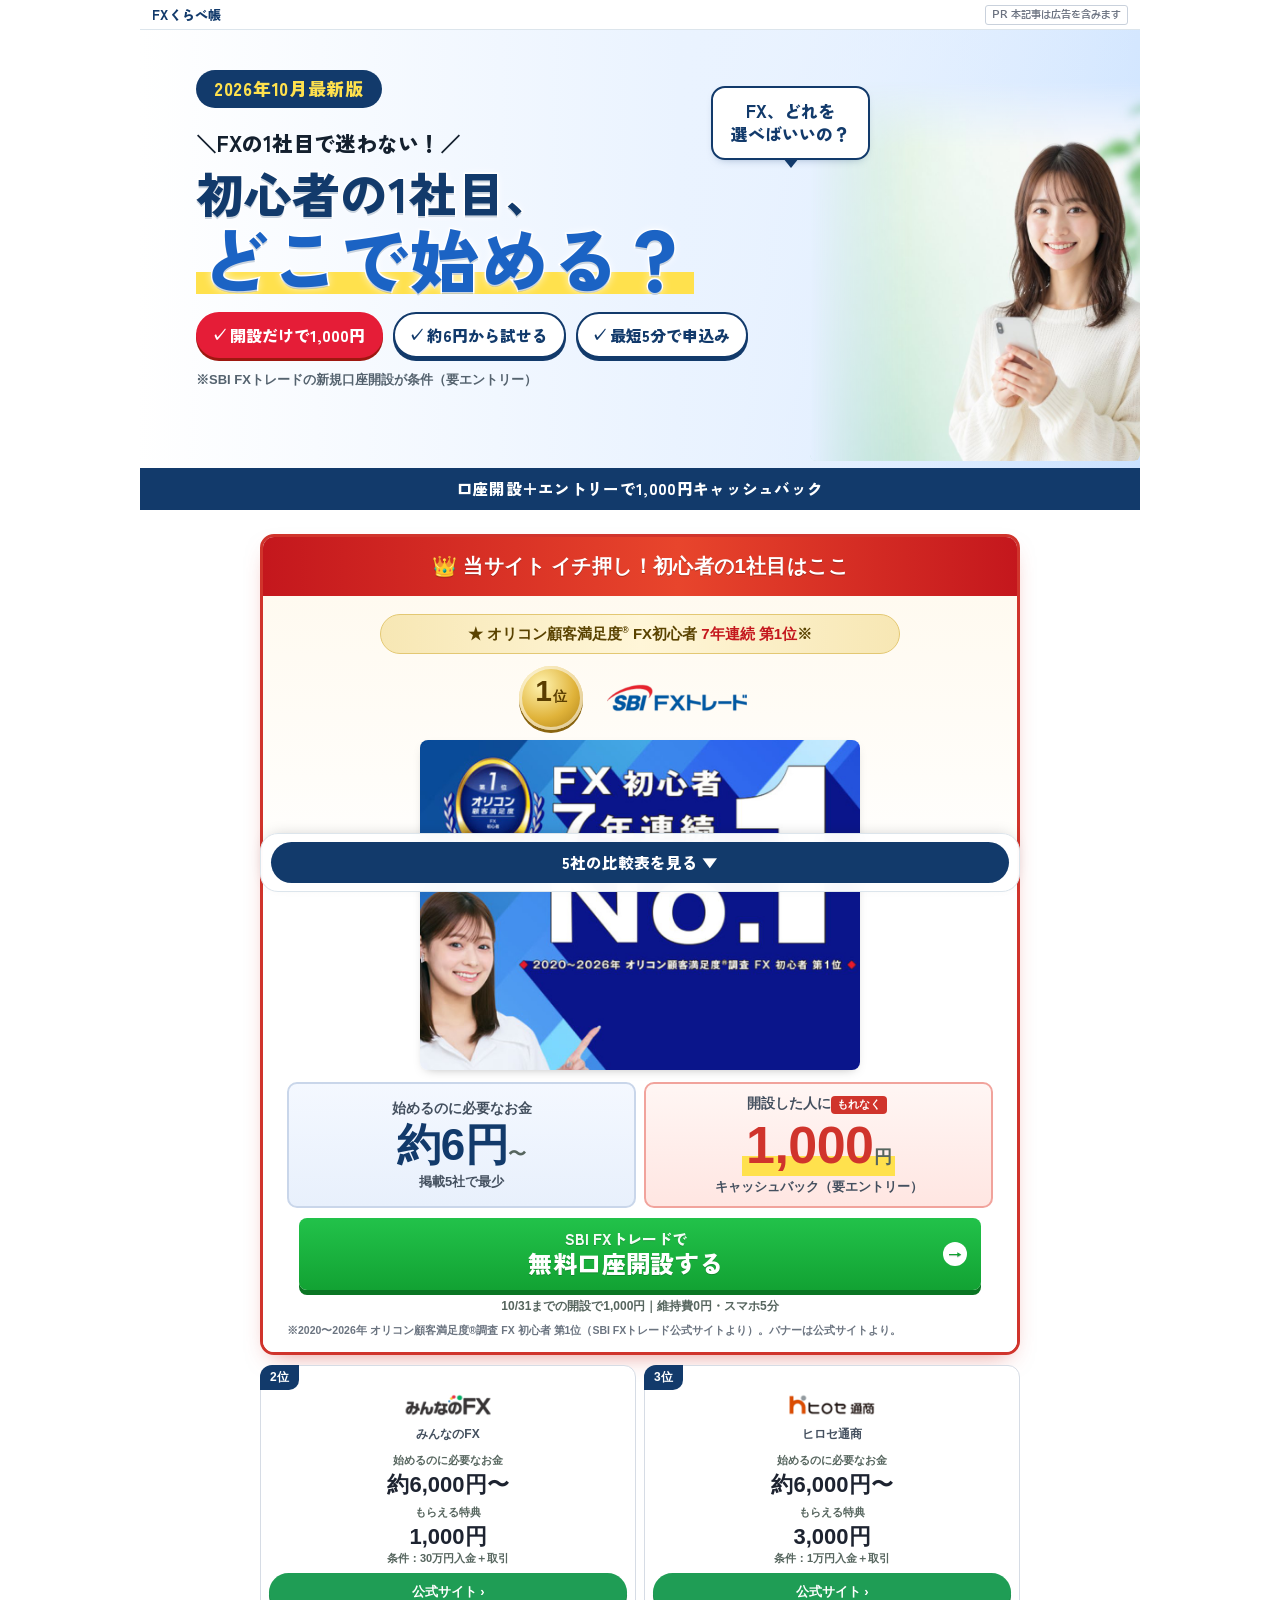
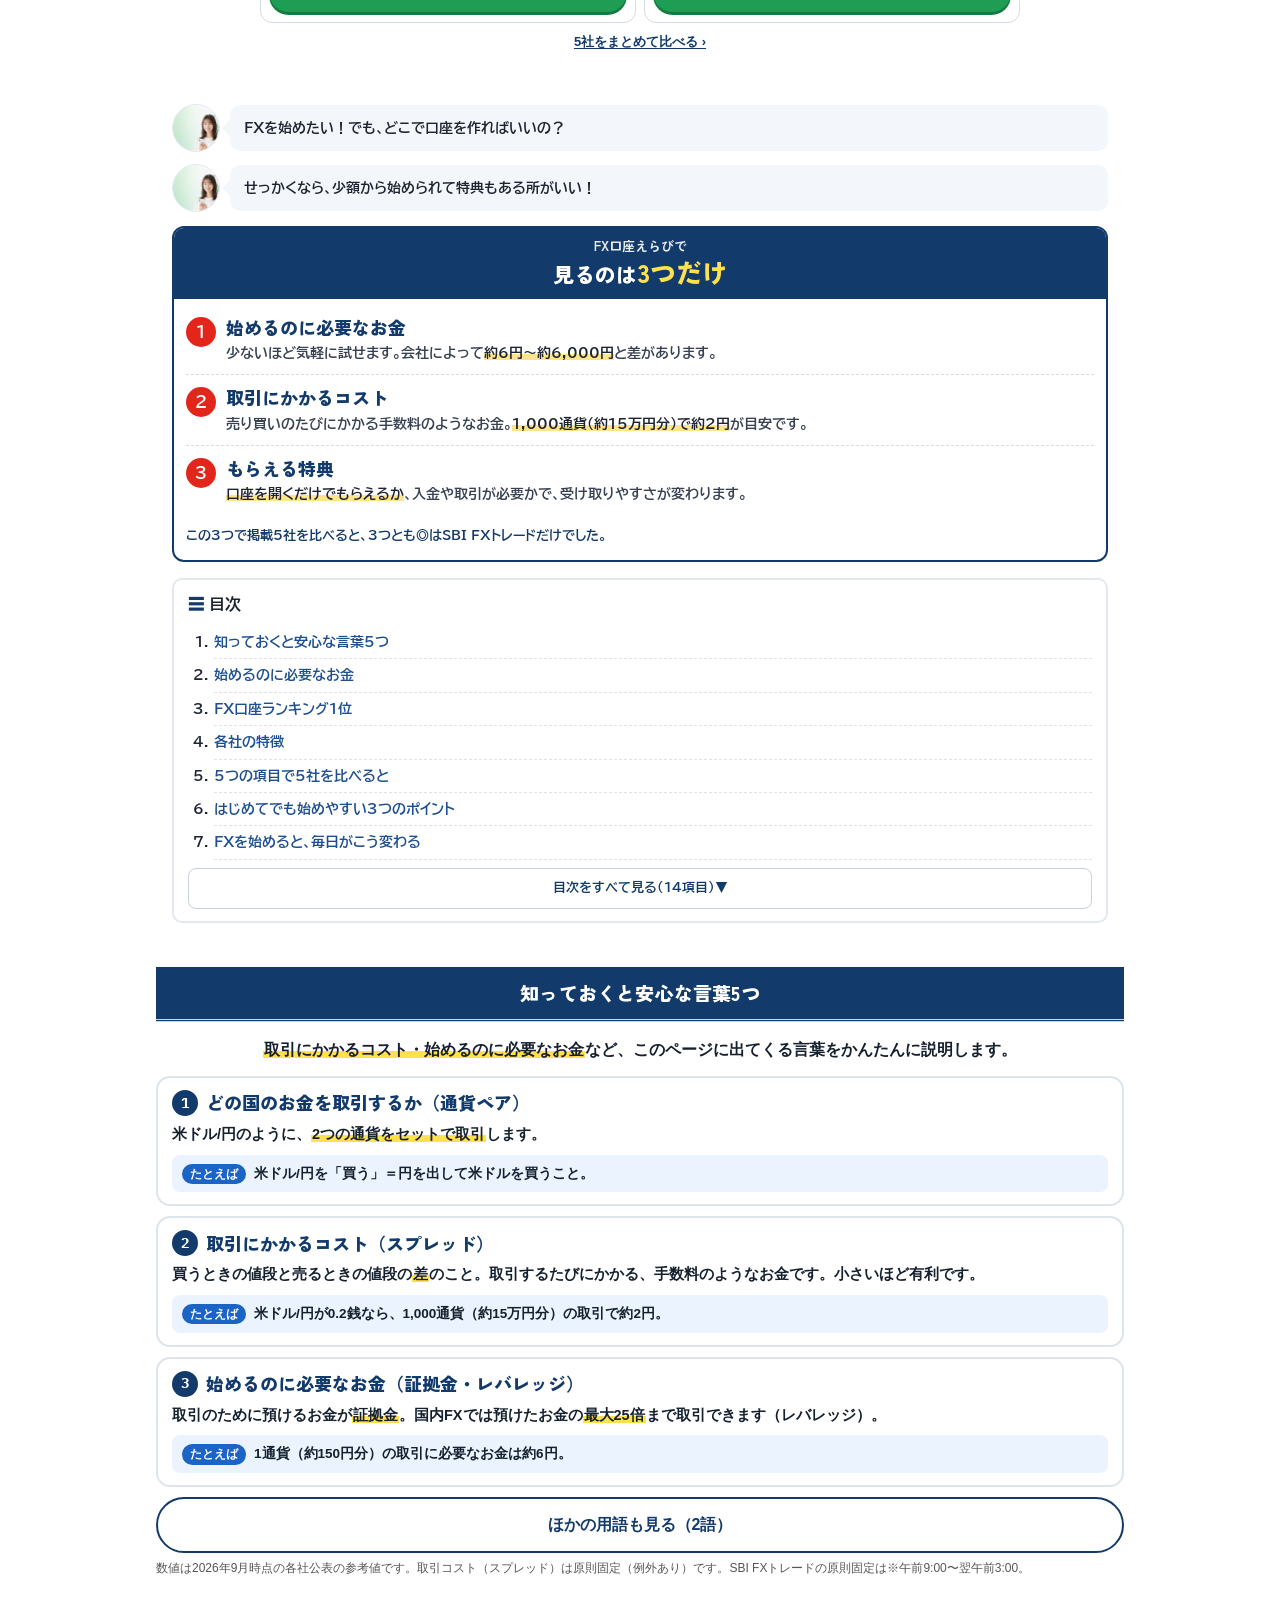
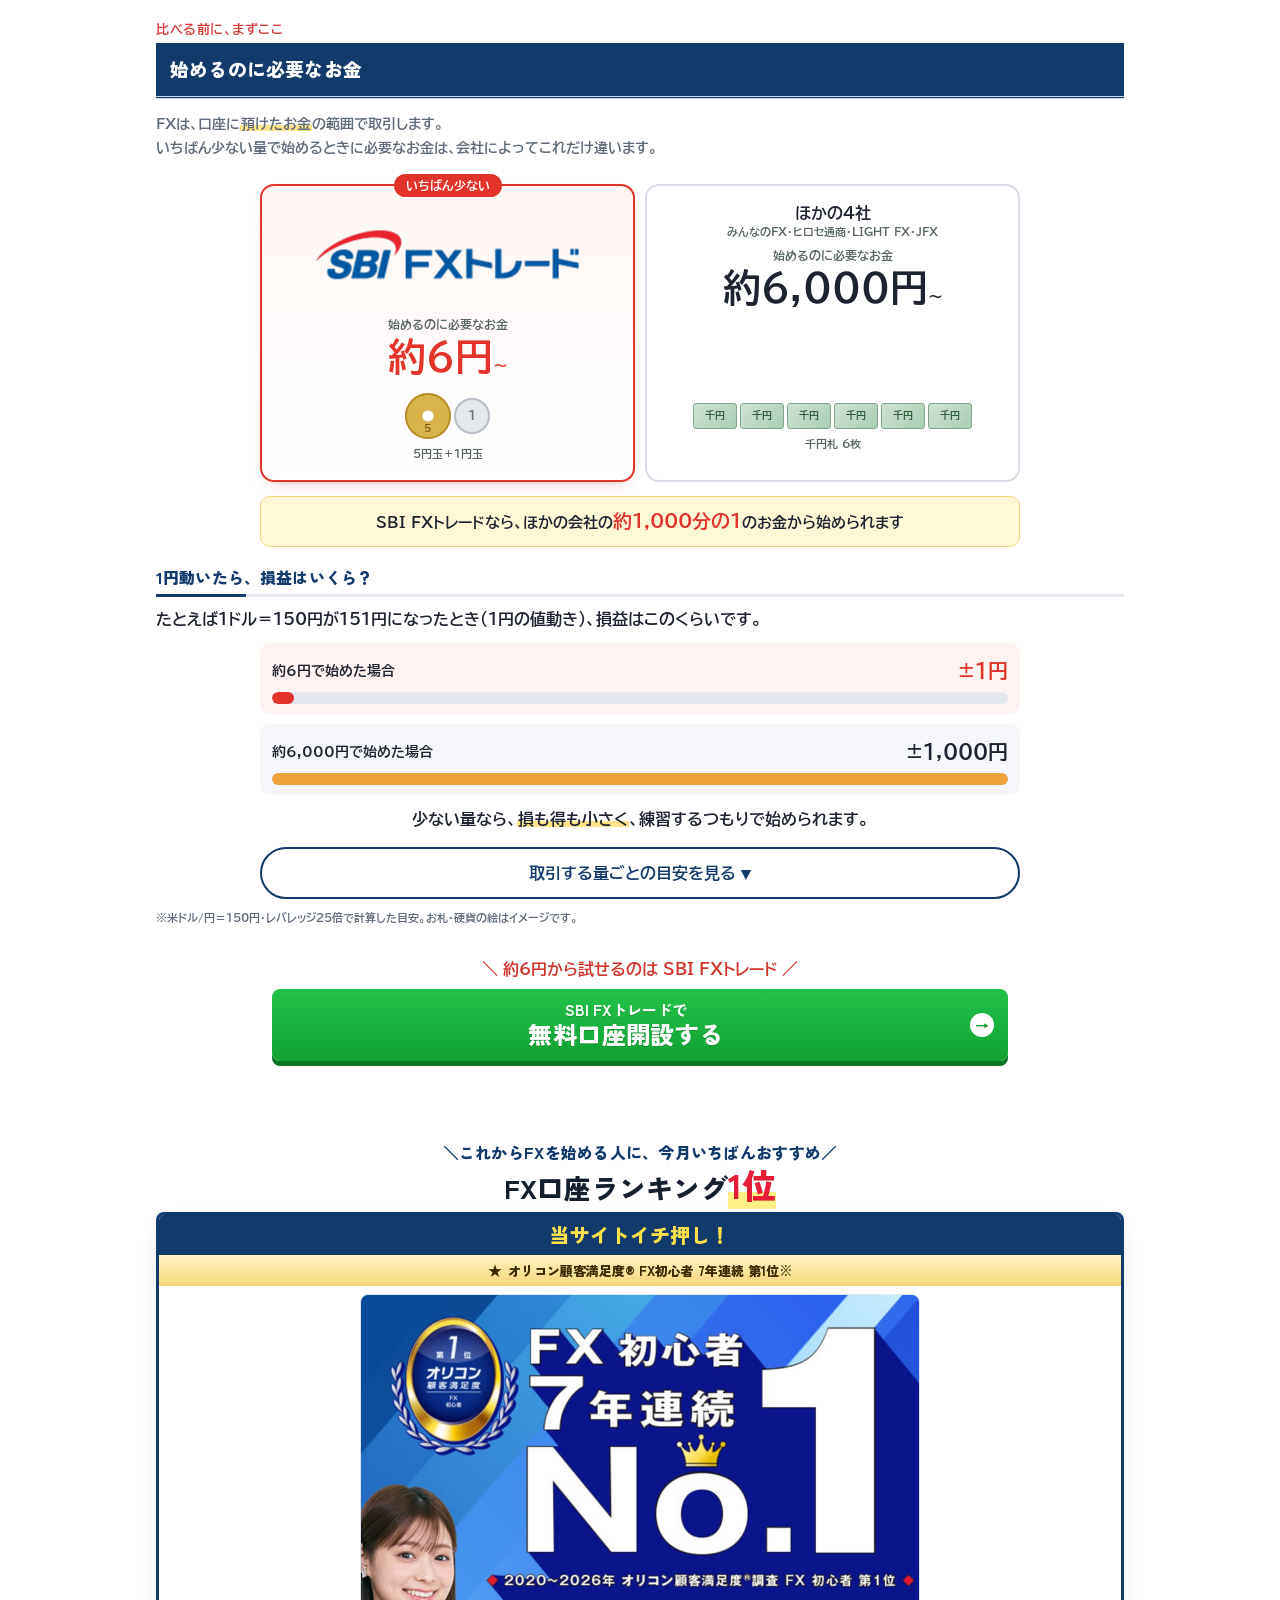
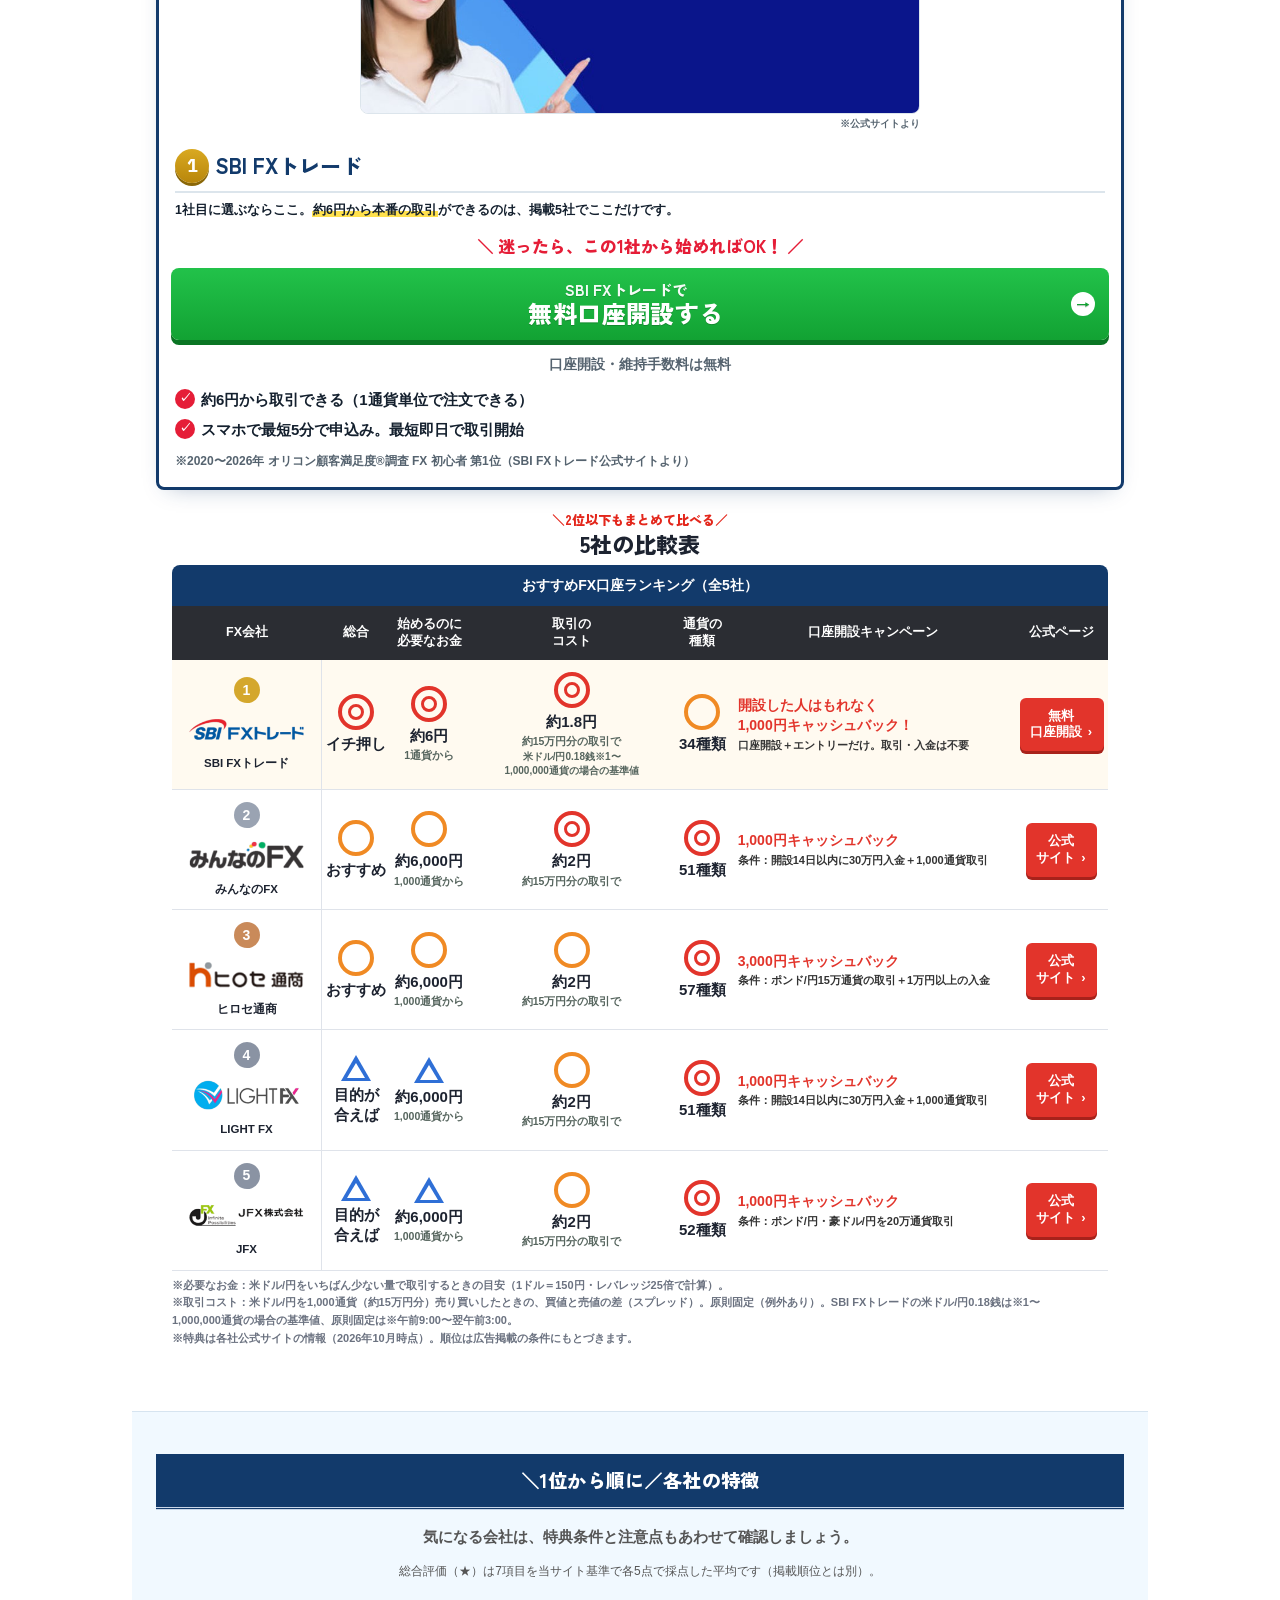
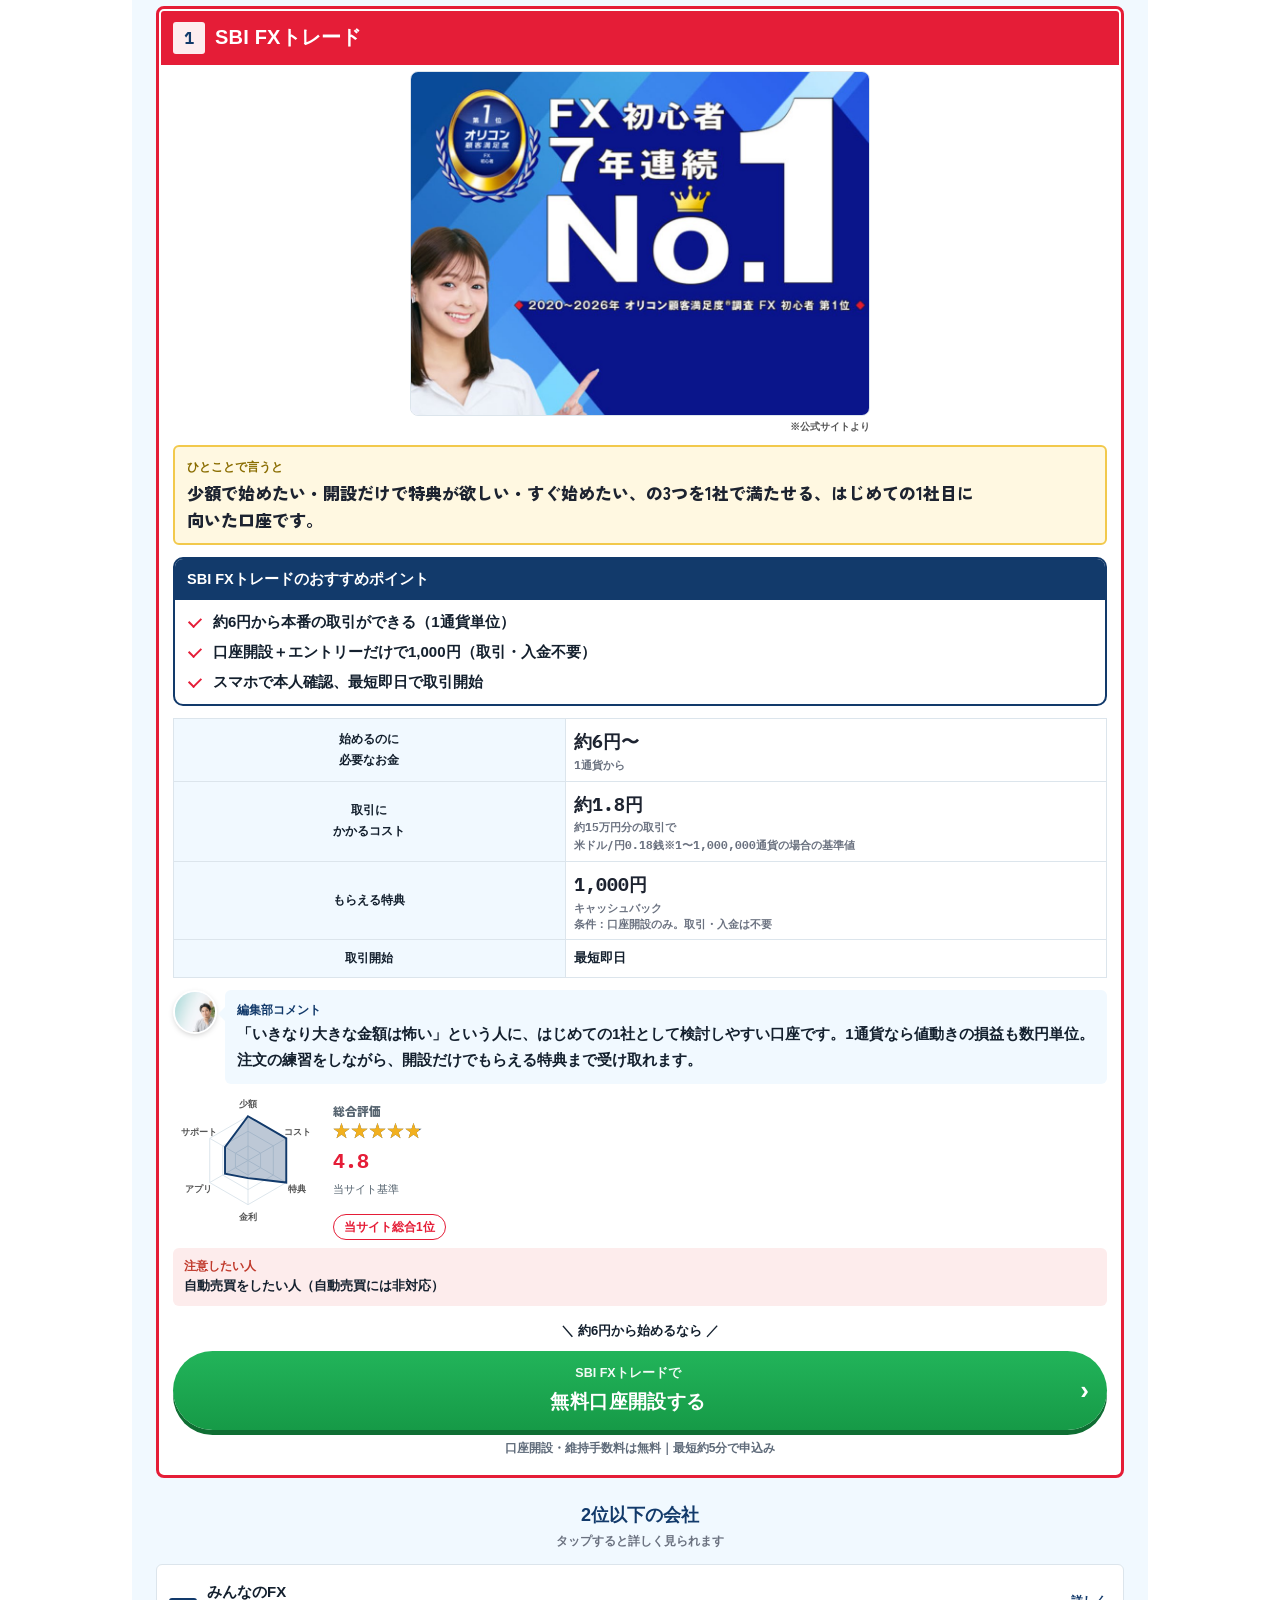
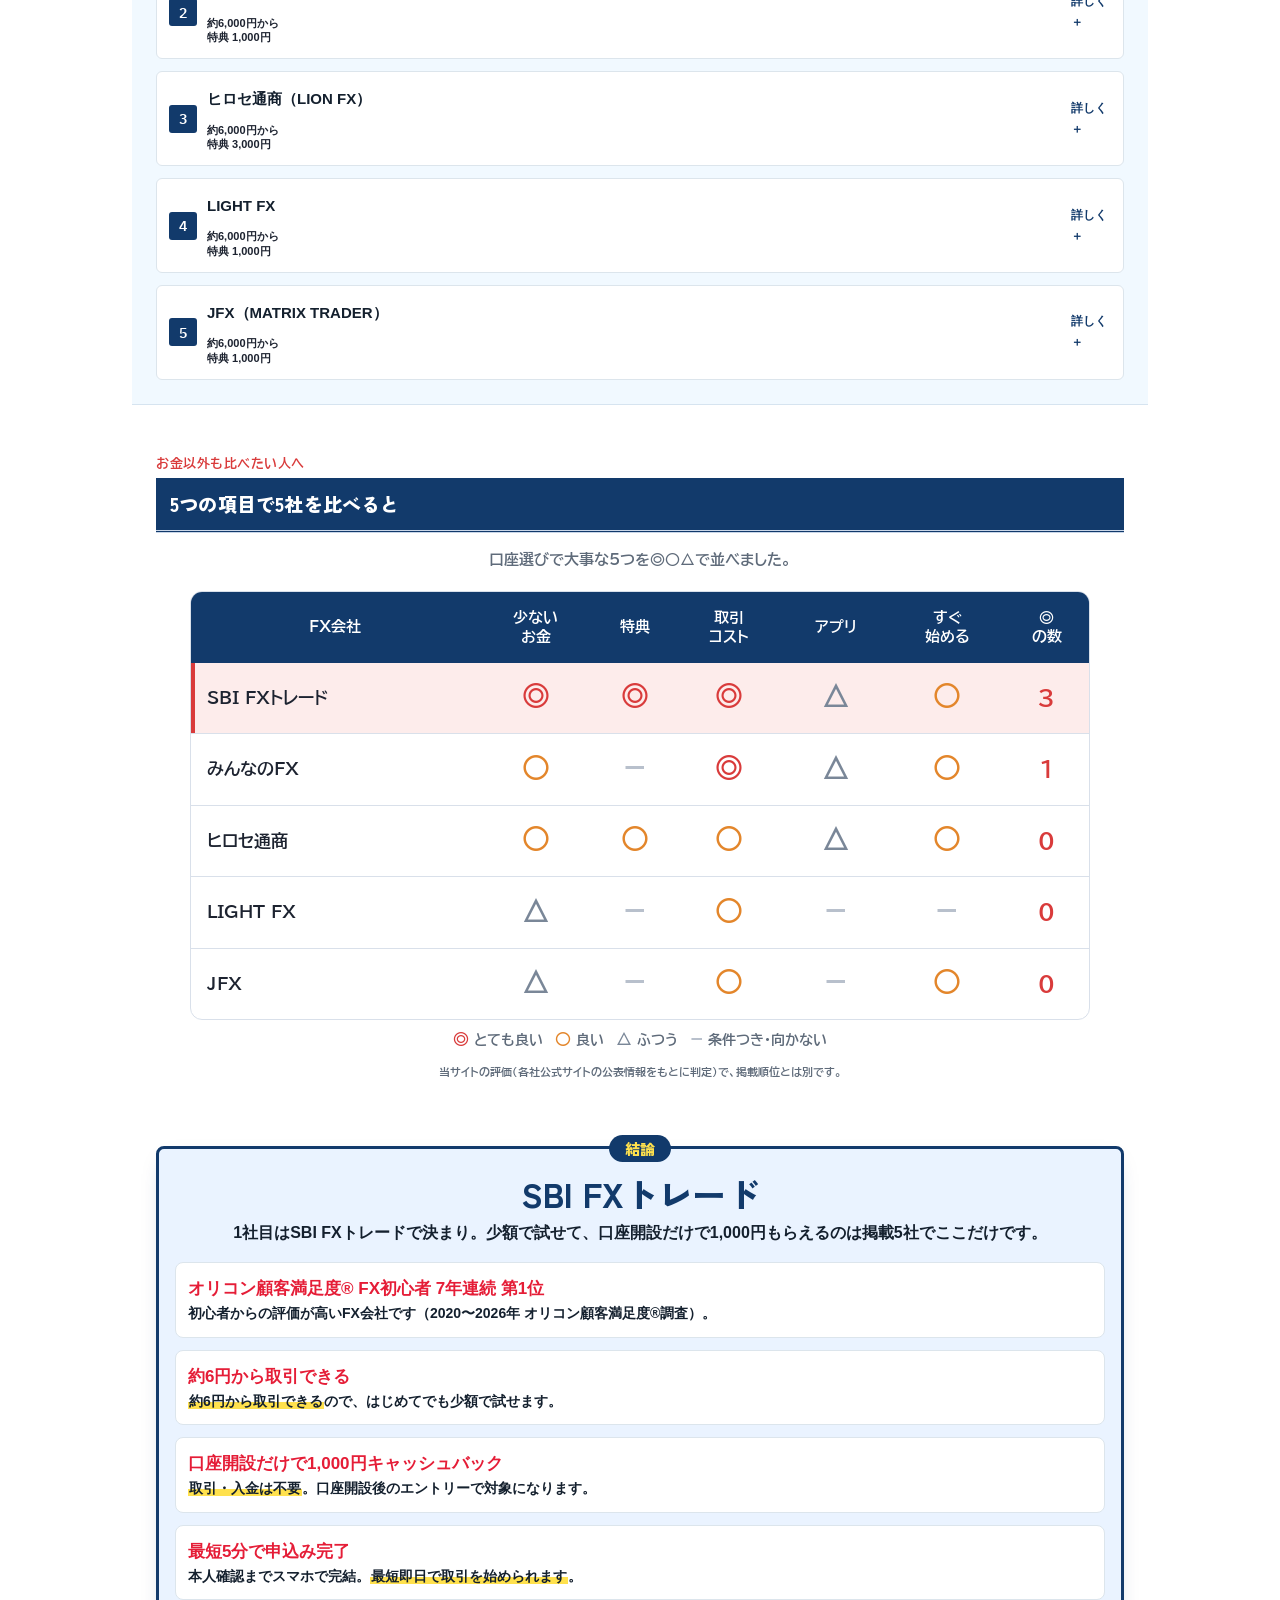
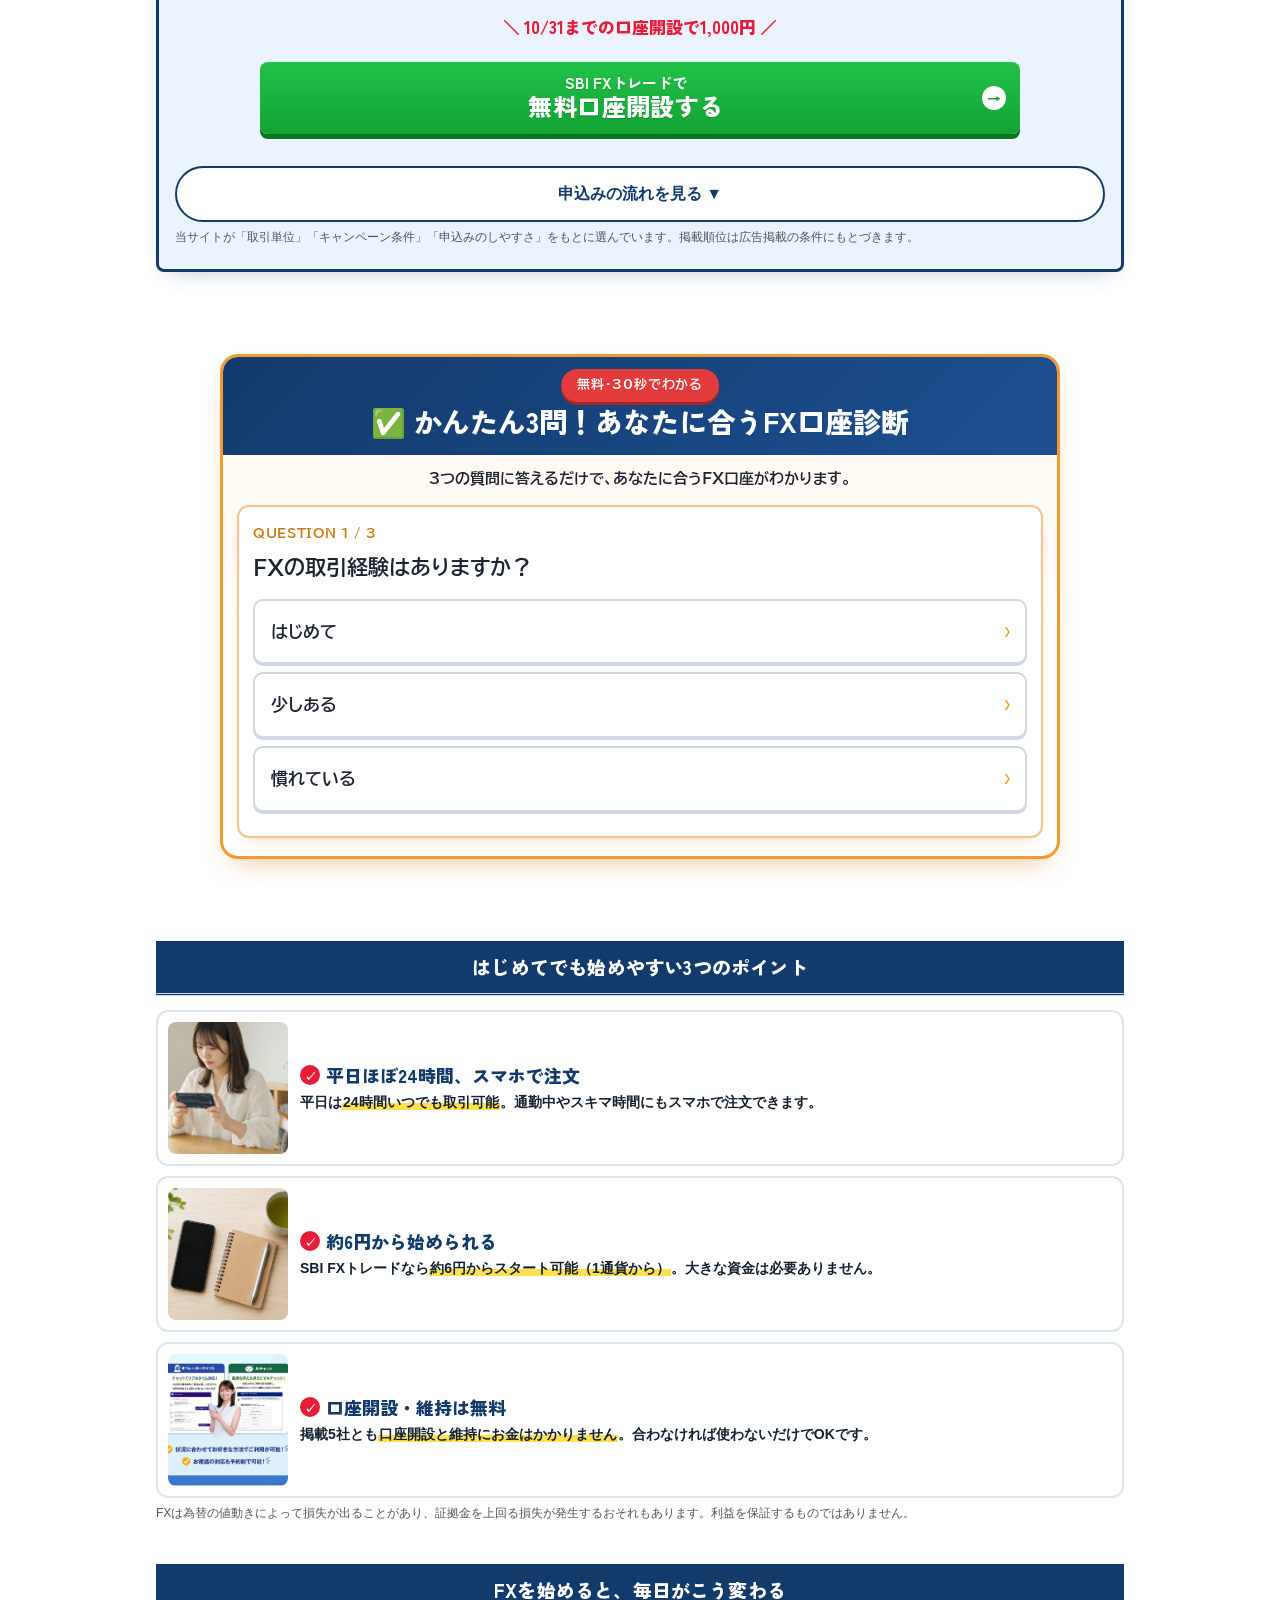
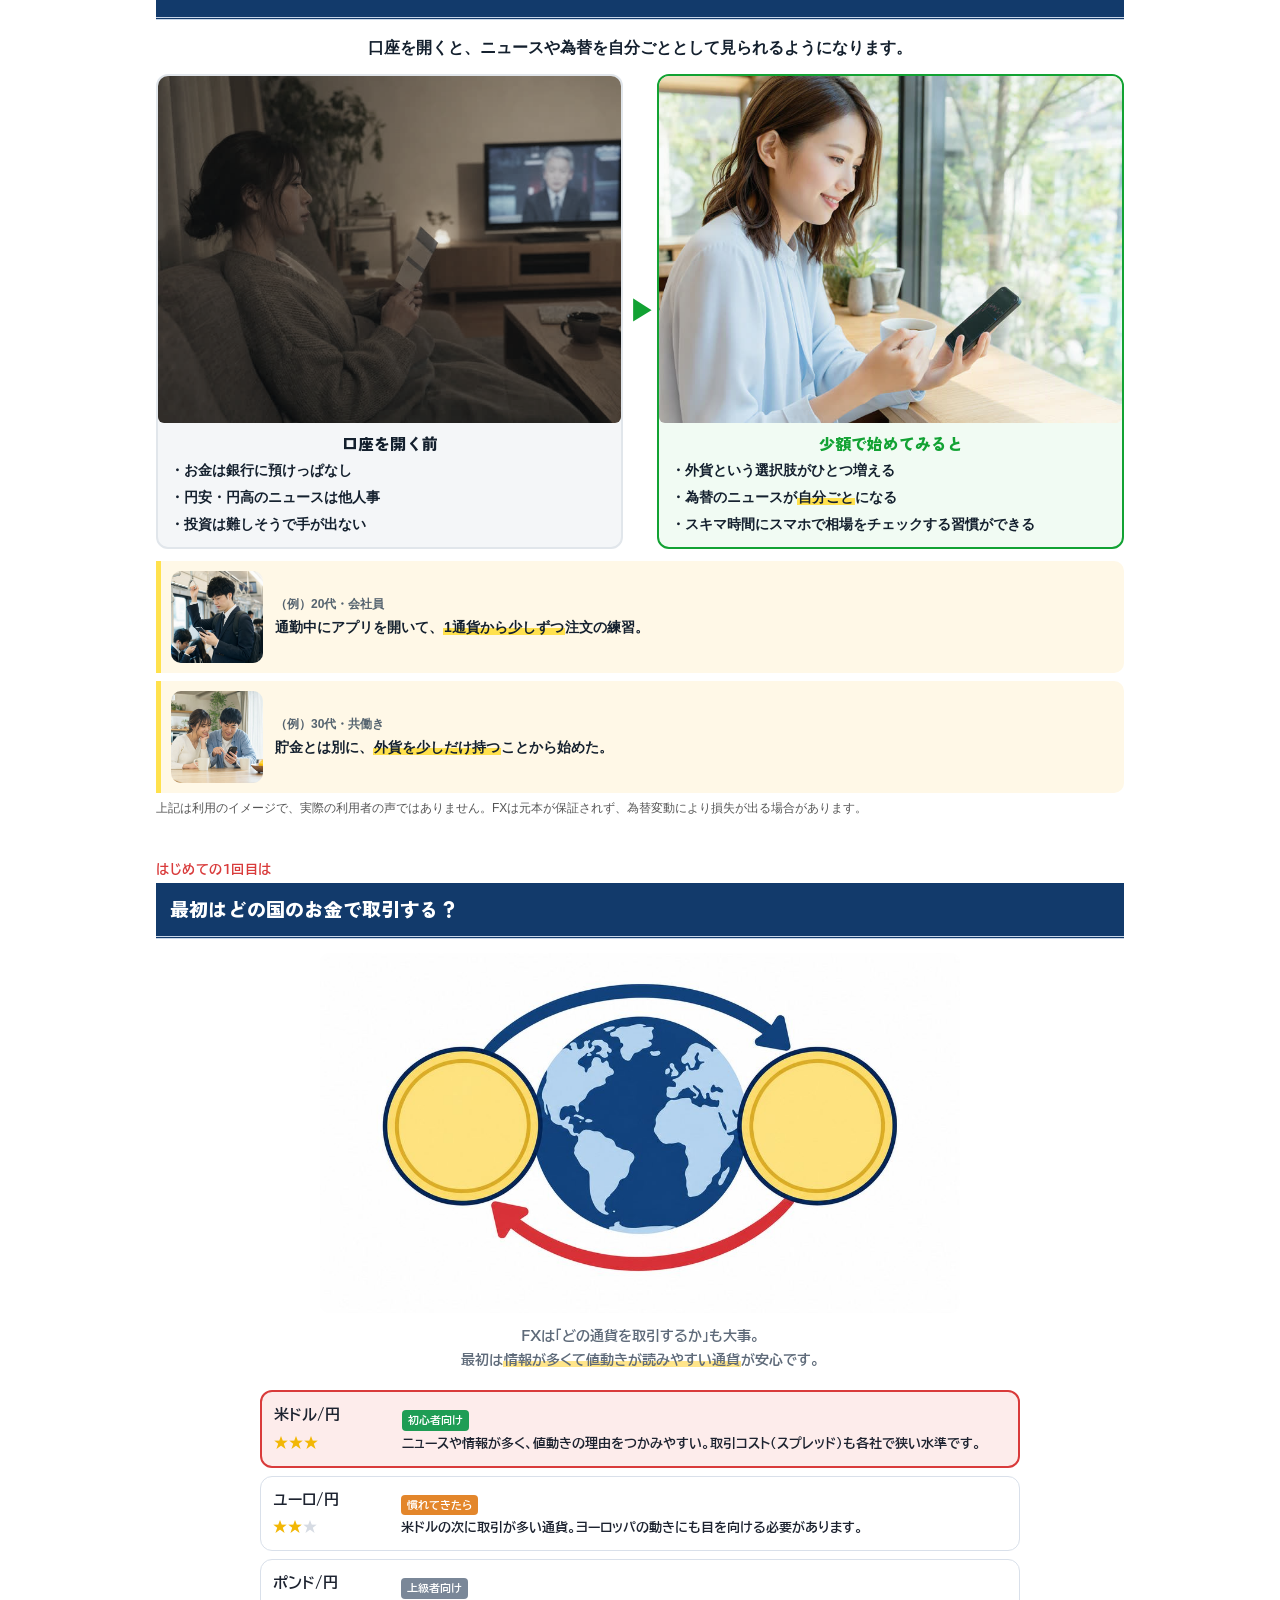
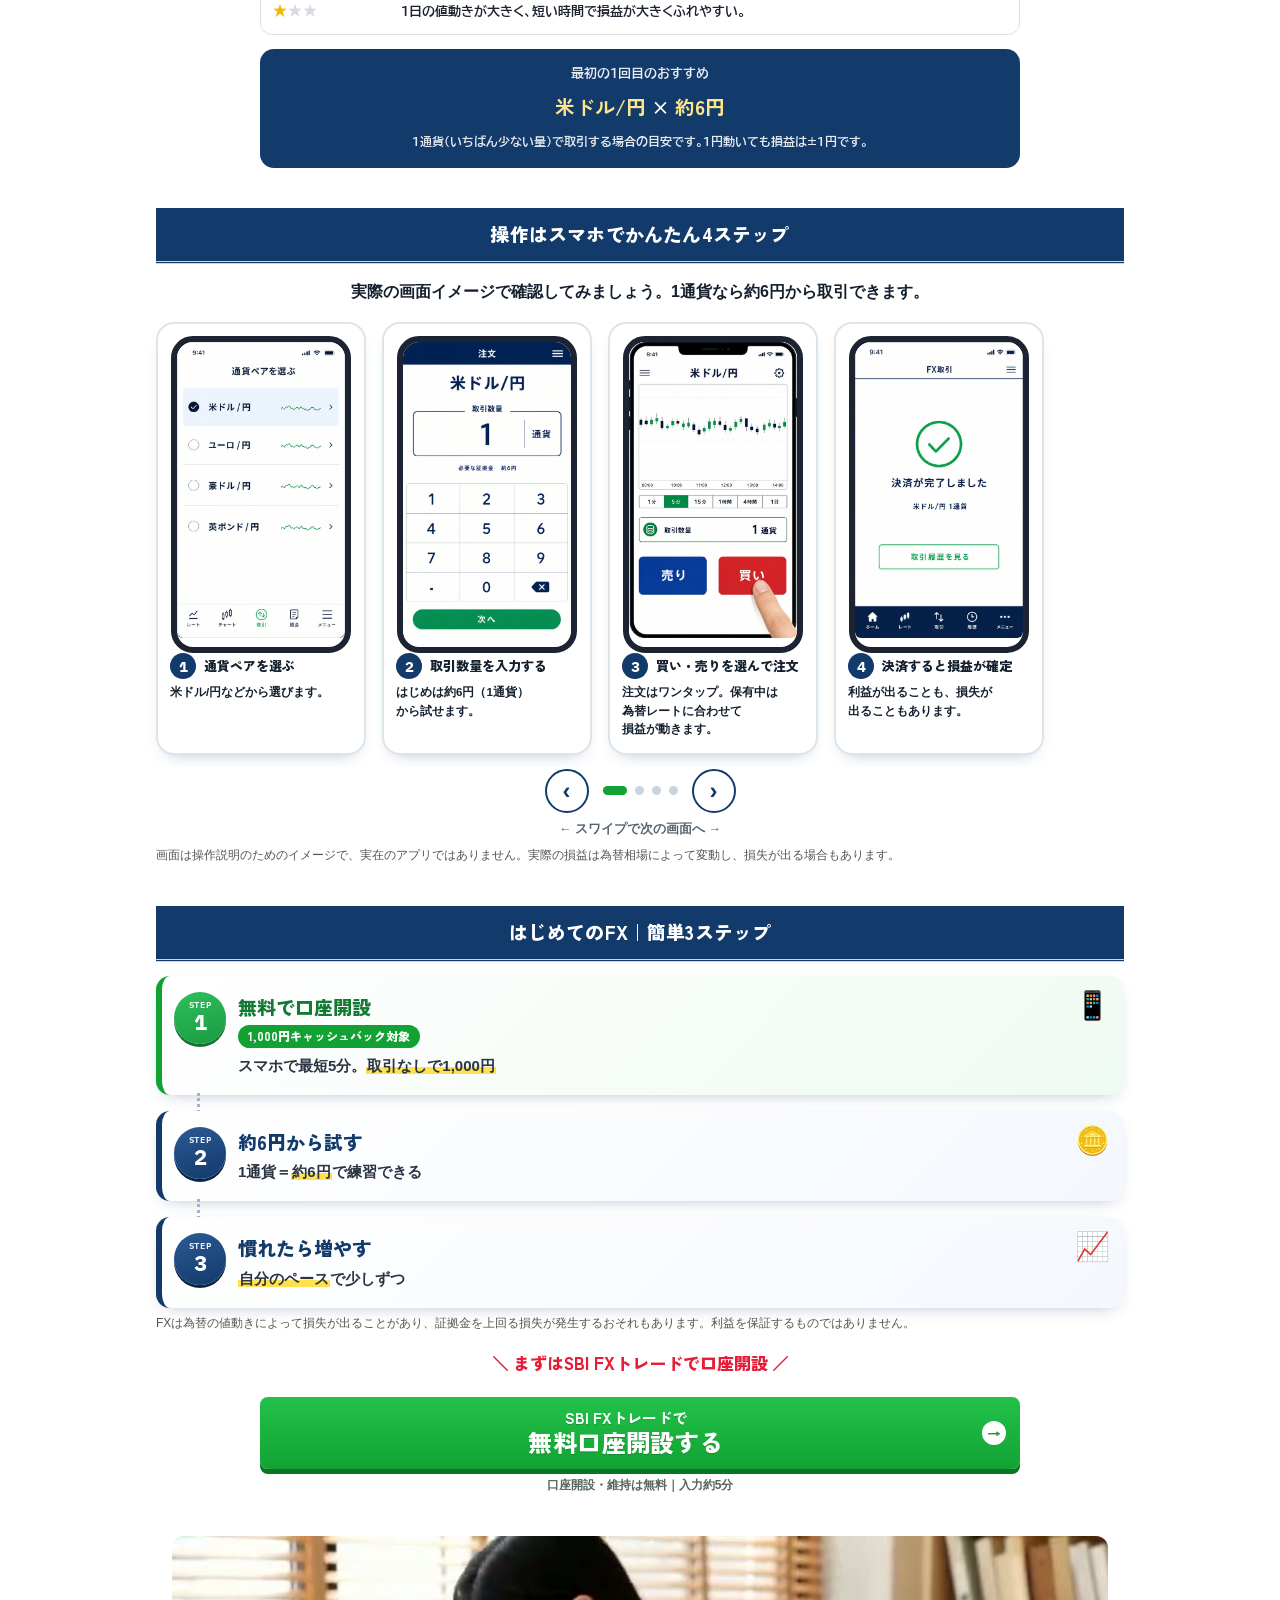
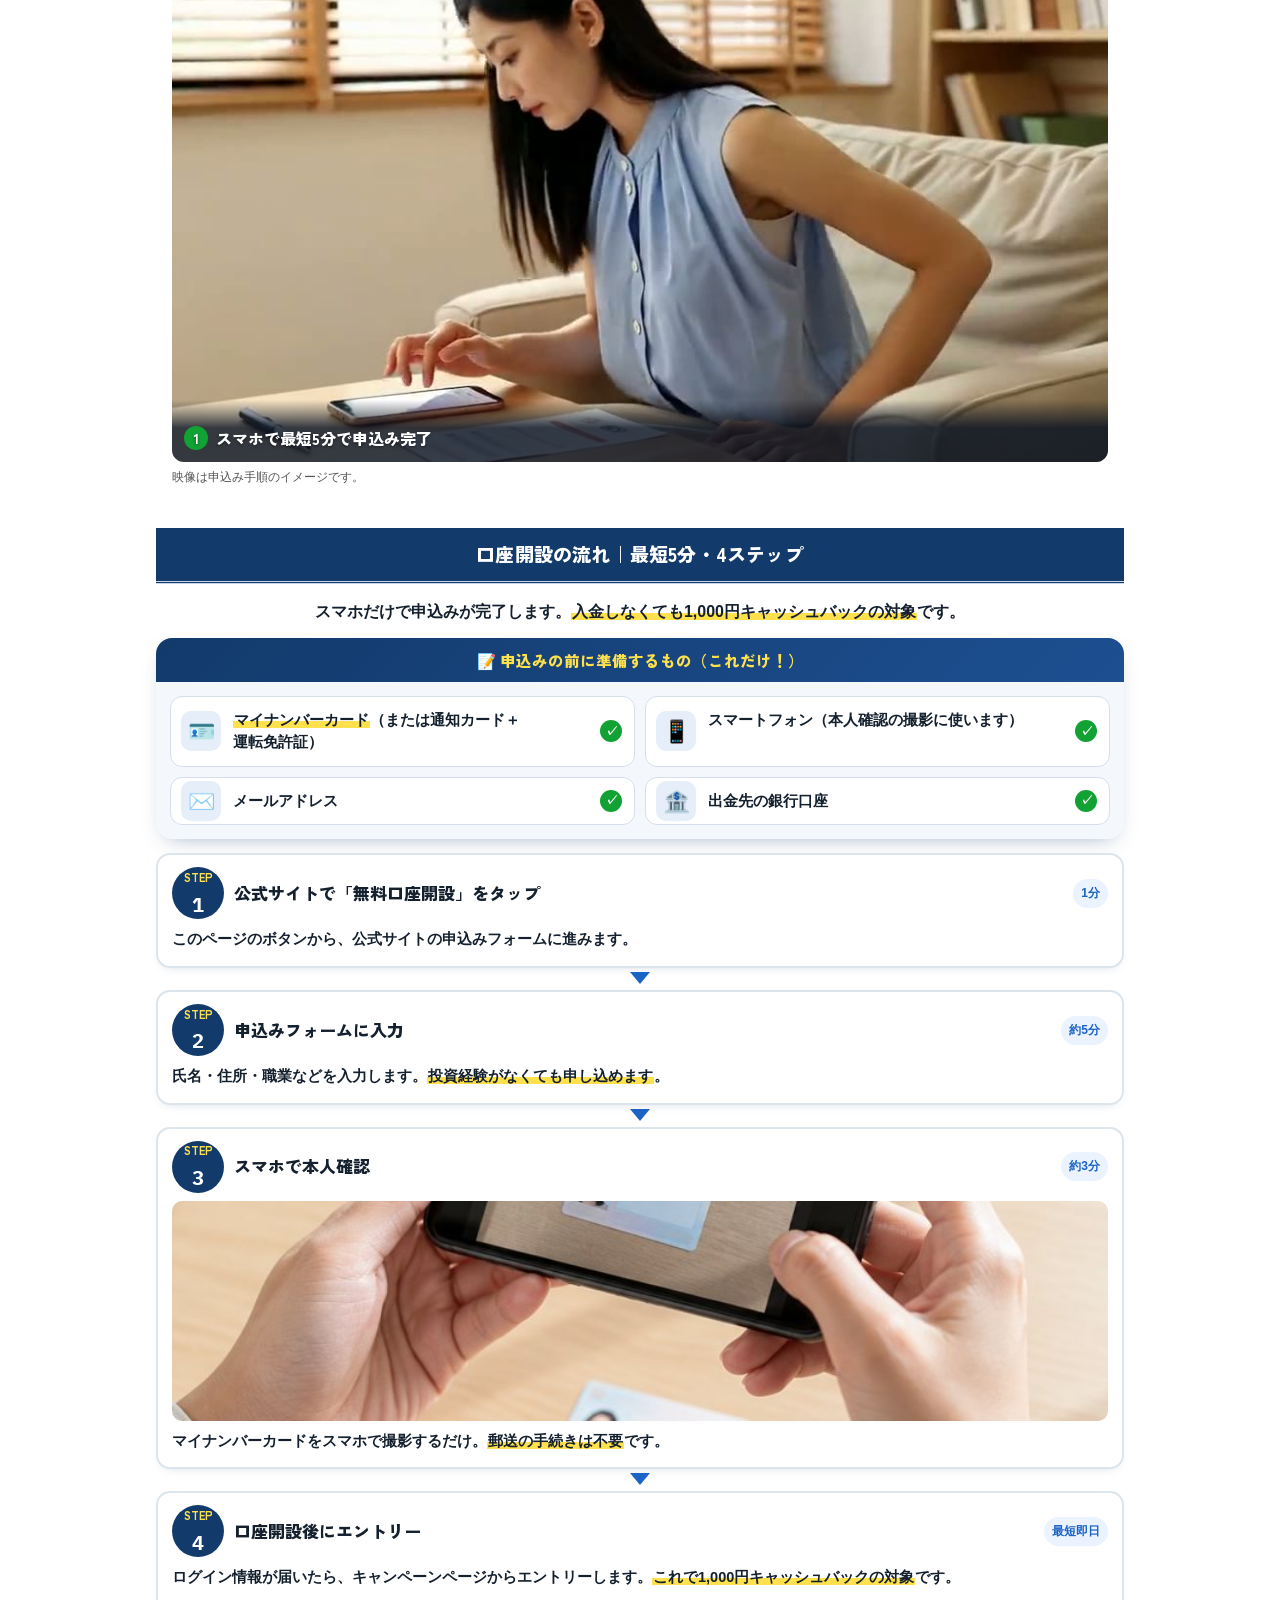
==== commit eb000a17: "「始めるのに必要なお金」を作り直し（硬貨・お札の絵で金額差／損益は別段で説明／数量表は折りたたみ）・1位カードのラベル改行修正 Co-Authored-By: Claude Opus 5.5 <nor" ====
--- a/r-8571d5cd/index.html
+++ b/r-8571d5cd/index.html
@@ -1804,7 +1804,7 @@
 /* 試算の棒は受け取りの見込みなので、損失ライン（--caution）と同じくらい見える濃さに */
 .swap-chart .bar{fill:var(--accent);opacity:.8}
 </style>
-<link rel="stylesheet" href="zukai.css?v=20261020g">
+<link rel="stylesheet" href="zukai.css?v=20261021b">
 </head><body>
 <!-- Google Tag Manager (noscript) -->
 <noscript><iframe src="https://www.googletagmanager.com/ns.html?id=GTM-5BLP3X5V"
@@ -1822,8 +1822,8 @@
         <ul class="r2-badges"><li class="hot" data-ff="1">開設だけで<wbr>1,000円</li><li data-ff="1">約6円から<wbr>試せる<wbr></li><li data-ff="1">最短5分で<wbr>申込み</li></ul>
         <p class="r2-hero-note" data-ff="1">※SBI FXトレードの<wbr>新規口座開設が<wbr>条件<wbr>（要エントリー）<wbr></p>
       </div>
-      <p class="r2-deadline r2-band-text" data-ff="1"><b data-ff="1">10/31まで<wbr>（あと<wbr><span class="num" data-days="2026-10-31" data-ff="1">12</span>日）<wbr></b>口座開設＋<wbr>エントリーで<wbr>1,000円キャッシュバック</p>
-    </section><div class="zk-fv-cta" id="zk-fv-cta"><div class="zk-p3" id="zk-pick3"><div class="zk-p3-top"><p class="zk-p3-rib" data-ff="1"><span data-ff="1">👑</span>当サイト イチ押し！<wbr>初心者の<wbr>1社目はここ<wbr></p><div class="zk-p3-in"><p class="zk-p3-or" data-ff="1" style="font-size: 15px !important; line-height: 1.75 !important;">★ オリコン顧客満足度<sup data-ff="1">®</sup> FX初心者 <b data-ff="1">7年連続 第1位</b>※</p><div class="zk-p3-hd"><span class="zk-p3-md" data-ff="1"><b data-ff="1">1</b>位</span><img src="img/lg3/sbifxt.png" alt="SBI FXトレード"></div><img class="zk-p3-bn" src="img/bn4/sbifxt.jpg" alt="SBI FXトレードの公式バナー"><div class="zk-p3-st"><div><span data-ff="1">始めるのに<wbr>必要なお金</span><b data-ff="1">約6円<small data-ff="1">〜</small></b><em data-ff="1">掲載5社で<wbr>最少</em></div><div class="hot"><span data-ff="1"><i data-ff="1">もれなく<wbr></i>開設した<wbr>人全員に<wbr></span><b data-ff="1">1,000<small data-ff="1">円</small></b><em data-ff="1" style="font-size: 15px !important; line-height: 1.75 !important;">キャッシュバック<wbr>（要エントリー）</em></div></div><a class="r2-btn pulse shine two" href="https://click.j-a-net.jp/2451632/1065459/" rel="sponsored noopener" target="_blank" data-aff="sbifxt" data-place="fv"><span class="b-1" data-ff="1">SBI FXトレードで<wbr></span><span class="b-2" data-ff="1">無料口座開設する</span><span class="arrow" aria-hidden="true" data-ff="1">→</span></a><p class="zk-road-under" data-ff="1">10/31までの<wbr>開設で<wbr>1,000円｜維持費0円・<wbr>スマホ5分</p><p class="zk-p3-note" data-ff="1" style="font-size: 12px !important;">※2020〜2026年 オリコン顧客満足度®調査 FX 初心者 第1位<wbr>（SBI FXトレード公式サイトより）。<wbr>バナーは<wbr>公式サイトより。</p></div></div><div class="zk-p3-grid"><div class="zk-p3-sub"><p class="zk-p3-rk" data-ff="1">2位</p><img src="img/lg3/minfx.png" alt="みんなのFX"><p class="zk-p3-nm" data-ff="1">みんなの<wbr>FX</p><dl><dt data-ff="1">始めるのに<wbr>必要なお金</dt><dd><b data-ff="1">約6,000円〜</b></dd><dt data-ff="1">もらえる<wbr>特典</dt><dd><b data-ff="1">1,000円</b><small data-ff="1">条件：30万円入金＋<wbr>取引</small></dd></dl><a class="zk-p3-btn" href="https://click.j-a-net.jp/2451632/1071851/" rel="sponsored noopener" target="_blank" data-aff="minfx" data-place="pick3" data-ff="1">公式サイト ›</a></div><div class="zk-p3-sub"><p class="zk-p3-rk" data-ff="1">3位</p><img src="img/lg3/hirose.png" alt="ヒロセ通商"><p class="zk-p3-nm" data-ff="1">ヒロセ通商</p><dl><dt data-ff="1">始めるのに<wbr>必要なお金</dt><dd><b data-ff="1">約6,000円〜</b></dd><dt data-ff="1">もらえる<wbr>特典</dt><dd><b data-ff="1">3,000円</b><small data-ff="1">条件：1万円入金＋<wbr>取引</small></dd></dl><a class="zk-p3-btn" href="https://click.j-a-net.jp/2451632/1071850/" rel="sponsored noopener" target="_blank" data-aff="hirose" data-place="pick3" data-ff="1">公式サイト ›</a></div></div><p class="zk-p3-more"><a href="#zk-cmp" data-ff="1">5社をまとめて<wbr>比べる ›</a></p></div></div><div class="zk-article" id="zk-byline"><div class="zk-voice"><img src="img/gen/hero_woman.png" alt=""><p data-ff="1" style="font-size: 15px !important; line-height: 1.75 !important;">FXを<wbr>始めたい！<wbr>でも、<wbr>どこで<wbr>口座を<wbr>作ればいいの？</p></div><div class="zk-voice"><img src="img/gen/hero_woman.png" alt=""><p data-ff="1" style="font-size: 15px !important; line-height: 1.75 !important;">せっかくなら、<wbr>少額から<wbr>始められて<wbr>特典もある<wbr>所がいい！</p></div><div class="zk-guide" id="zk-guide"><p class="zk-guide-t" data-ff="1"><span data-ff="1">FX口座えらびで<wbr></span>見るのは<wbr><em data-ff="1">3つだけ</em></p><ol><li><span class="zk-gn" data-ff="1">1</span><div><b data-ff="1">始めるのに<wbr>必要なお金</b><p data-ff="1" style="font-size: 15px !important; line-height: 1.75 !important;">少ないほど<wbr>気軽に<wbr>試せます。<wbr>会社によって<wbr><mark data-ff="1">約6円〜約6,000円</mark>と<wbr>差があります。</p></div></li><li><span class="zk-gn" data-ff="1">2</span><div><b data-ff="1">取引にかかる<wbr>コスト</b><p data-ff="1" style="font-size: 15px !important; line-height: 1.75 !important;">売り<wbr>買いのたびにかかる<wbr>手数料のようなお金。<wbr><mark data-ff="1">1,000通貨<wbr>（約15万円分）<wbr>で<wbr>約2円</mark>が<wbr>目安です。</p></div></li><li><span class="zk-gn" data-ff="1">3</span><div><b data-ff="1">もらえる<wbr>特典</b><p data-ff="1" style="font-size: 15px !important; line-height: 1.75 !important;"><mark data-ff="1">口座を<wbr>開くだけでもらえるか</mark>⁠、<wbr>入金や<wbr>取引が<wbr>必要かで、<wbr>受け<wbr>取りやすさが<wbr>変わります。</p></div></li></ol><p class="zk-guide-c" data-ff="1" style="font-size: 15px !important; line-height: 1.75 !important;">この<wbr>3つで<wbr>掲載5社を<wbr>比べると、<wbr><b data-ff="1">3つとも<wbr>◎は<wbr>SBI FXトレードだけ</b>でした。</p></div><nav class="zk-toc"><p class="zk-toc-t" data-ff="1">目次</p><ol id="zk-toc-list"><li><a href="#terms" data-ff="1">知っておくと<wbr>安心な<wbr>言葉5つ</a></li><li><a href="#zk-money" data-ff="1">始めるのに<wbr>必要なお金</a></li><li><a href="#top3" data-ff="1">FX口座ランキング1位</a></li><li><a href="#details" data-ff="1">各社の<wbr>特徴</a></li><li><a href="#zk-score" data-ff="1">5つの<wbr>項目で<wbr>5社を<wbr>比べると</a></li><li><a href="#can" data-ff="1" style="font-size: 15px !important; line-height: 1.75 !important;">はじめてでも<wbr>始めやすい<wbr>3つの<wbr>ポイント</a></li><li><a href="#future2" data-ff="1" style="font-size: 15px !important; line-height: 1.75 !important;">FXを<wbr>始めると、<wbr>毎日がこう<wbr>変わる</a></li><li class="more"><a href="#zk-pair" data-ff="1" style="font-size: 15px !important; line-height: 1.75 !important;">最初はどの<wbr>国のお金で<wbr>取引する？</a></li><li class="more"><a href="#demo" data-ff="1" style="font-size: 15px !important; line-height: 1.75 !important;">操作は<wbr>スマホでかんたん<wbr>4ステップ</a></li><li class="more"><a href="#road" data-ff="1" style="font-size: 15px !important; line-height: 1.75 !important;">はじめての<wbr>FX｜簡単3ステップ</a></li><li class="more"><a href="#apply" data-ff="1" style="font-size: 15px !important; line-height: 1.75 !important;">口座開設の<wbr>流れ<wbr>｜最短5分・<wbr>4ステップ</a></li><li class="more"><a href="#zk-merit" data-ff="1">FXの<wbr>メリットと<wbr>注意点</a></li><li class="more"><a href="#camp" data-ff="1">口座開設キャンペーン</a></li><li class="more"><a href="#faq" data-ff="1">よくある<wbr>質問</a></li><li class="more"><a href="#zk-search" data-ff="1">あなたに<wbr>合った<wbr>FX会社を<wbr>探す</a></li></ol><button type="button" class="zk-toc-more" onclick="this.previousElementSibling.classList.add('all');this.remove()" data-ff="1">目次をすべて<wbr>見る<wbr>（15項目）<wbr>▼</button></nav></div><section class="sec r2-terms" id="terms">
+      <p class="r2-deadline r2-band-text" data-ff="1"><b data-ff="1">10/31まで<wbr>（あと<wbr><span class="num" data-days="2026-10-31" data-ff="1">11</span>日）<wbr></b>口座開設＋<wbr>エントリーで<wbr>1,000円キャッシュバック</p>
+    </section><div class="zk-fv-cta" id="zk-fv-cta"><div class="zk-p3" id="zk-pick3"><div class="zk-p3-top"><p class="zk-p3-rib" data-ff="1"><span data-ff="1">👑</span>当サイト イチ押し！<wbr>初心者の<wbr>1社目はここ<wbr></p><div class="zk-p3-in"><p class="zk-p3-or" data-ff="1" style="font-size: 15px !important; line-height: 1.75 !important;">★ オリコン顧客満足度<sup data-ff="1">®</sup> FX初心者 <b data-ff="1">7年連続 第1位</b>※</p><div class="zk-p3-hd"><span class="zk-p3-md" data-ff="1"><b data-ff="1">1</b>位</span><img src="img/lg3/sbifxt.png" alt="SBI FXトレード"></div><img class="zk-p3-bn" src="img/bn4/sbifxt.jpg" alt="SBI FXトレードの公式バナー"><div class="zk-p3-st"><div><span data-ff="1">始めるのに<wbr>必要なお金</span><b data-ff="1">約6円<small data-ff="1">〜</small></b><em data-ff="1">掲載5社で<wbr>最少</em></div><div class="hot"><span data-ff="1">開設した<wbr>人に<i data-ff="1">もれなく</i></span><b data-ff="1">1,000<small data-ff="1">円</small></b><em data-ff="1" style="font-size: 15px !important; line-height: 1.75 !important;">キャッシュバック<wbr>（要エントリー）</em></div></div><a class="r2-btn pulse shine two" href="https://click.j-a-net.jp/2451632/1065459/" rel="sponsored noopener" target="_blank" data-aff="sbifxt" data-place="fv"><span class="b-1" data-ff="1">SBI FXトレードで<wbr></span><span class="b-2" data-ff="1">無料口座開設する</span><span class="arrow" aria-hidden="true" data-ff="1">→</span></a><p class="zk-road-under" data-ff="1">10/31までの<wbr>開設で<wbr>1,000円｜維持費0円・<wbr>スマホ5分</p><p class="zk-p3-note" data-ff="1" style="font-size: 12px !important;">※2020〜2026年 オリコン顧客満足度®調査 FX 初心者 第1位<wbr>（SBI FXトレード公式サイトより）。<wbr>バナーは<wbr>公式サイトより。</p></div></div><div class="zk-p3-grid"><div class="zk-p3-sub"><p class="zk-p3-rk" data-ff="1">2位</p><img src="img/lg3/minfx.png" alt="みんなのFX"><p class="zk-p3-nm" data-ff="1">みんなの<wbr>FX</p><dl><dt data-ff="1">始めるのに<wbr>必要なお金</dt><dd><b data-ff="1">約6,000円〜</b></dd><dt data-ff="1">もらえる<wbr>特典</dt><dd><b data-ff="1">1,000円</b><small data-ff="1">条件：30万円入金＋<wbr>取引</small></dd></dl><a class="zk-p3-btn" href="https://click.j-a-net.jp/2451632/1071851/" rel="sponsored noopener" target="_blank" data-aff="minfx" data-place="pick3" data-ff="1">公式サイト ›</a></div><div class="zk-p3-sub"><p class="zk-p3-rk" data-ff="1">3位</p><img src="img/lg3/hirose.png" alt="ヒロセ通商"><p class="zk-p3-nm" data-ff="1">ヒロセ通商</p><dl><dt data-ff="1">始めるのに<wbr>必要なお金</dt><dd><b data-ff="1">約6,000円〜</b></dd><dt data-ff="1">もらえる<wbr>特典</dt><dd><b data-ff="1">3,000円</b><small data-ff="1">条件：1万円入金＋<wbr>取引</small></dd></dl><a class="zk-p3-btn" href="https://click.j-a-net.jp/2451632/1071850/" rel="sponsored noopener" target="_blank" data-aff="hirose" data-place="pick3" data-ff="1">公式サイト ›</a></div></div><p class="zk-p3-more"><a href="#zk-cmp" data-ff="1">5社をまとめて<wbr>比べる ›</a></p></div></div><div class="zk-article" id="zk-byline"><div class="zk-voice"><img src="img/gen/hero_woman.png" alt=""><p data-ff="1" style="font-size: 15px !important; line-height: 1.75 !important;">FXを<wbr>始めたい！<wbr>でも、<wbr>どこで<wbr>口座を<wbr>作ればいいの？</p></div><div class="zk-voice"><img src="img/gen/hero_woman.png" alt=""><p data-ff="1" style="font-size: 15px !important; line-height: 1.75 !important;">せっかくなら、<wbr>少額から<wbr>始められて<wbr>特典もある<wbr>所がいい！</p></div><div class="zk-guide" id="zk-guide"><p class="zk-guide-t" data-ff="1"><span data-ff="1">FX口座えらびで<wbr></span>見るのは<wbr><em data-ff="1">3つだけ</em></p><ol><li><span class="zk-gn" data-ff="1">1</span><div><b data-ff="1">始めるのに<wbr>必要なお金</b><p data-ff="1" style="font-size: 15px !important; line-height: 1.75 !important;">少ないほど<wbr>気軽に<wbr>試せます。<wbr>会社によって<wbr><mark data-ff="1">約6円〜約6,000円</mark>と<wbr>差があります。</p></div></li><li><span class="zk-gn" data-ff="1">2</span><div><b data-ff="1">取引にかかる<wbr>コスト</b><p data-ff="1" style="font-size: 15px !important; line-height: 1.75 !important;">売り<wbr>買いのたびにかかる<wbr>手数料のようなお金。<wbr><mark data-ff="1">1,000通貨<wbr>（約15万円分）<wbr>で<wbr>約2円</mark>が<wbr>目安です。</p></div></li><li><span class="zk-gn" data-ff="1">3</span><div><b data-ff="1">もらえる<wbr>特典</b><p data-ff="1" style="font-size: 15px !important; line-height: 1.75 !important;"><mark data-ff="1">口座を<wbr>開くだけでもらえるか</mark>⁠、<wbr>入金や<wbr>取引が<wbr>必要かで、<wbr>受け<wbr>取りやすさが<wbr>変わります。</p></div></li></ol><p class="zk-guide-c" data-ff="1" style="font-size: 15px !important; line-height: 1.75 !important;">この<wbr>3つで<wbr>掲載5社を<wbr>比べると、<wbr><b data-ff="1">3つとも<wbr>◎は<wbr>SBI FXトレードだけ</b>でした。</p></div><nav class="zk-toc"><p class="zk-toc-t" data-ff="1">目次</p><ol id="zk-toc-list"><li><a href="#terms" data-ff="1">知っておくと<wbr>安心な<wbr>言葉5つ</a></li><li><a href="#zk-money" data-ff="1">始めるのに<wbr>必要なお金</a></li><li><a href="#top3" data-ff="1">FX口座ランキング1位</a></li><li><a href="#details" data-ff="1">各社の<wbr>特徴</a></li><li><a href="#zk-score" data-ff="1">5つの<wbr>項目で<wbr>5社を<wbr>比べると</a></li><li><a href="#can" data-ff="1" style="font-size: 15px !important; line-height: 1.75 !important;">はじめてでも<wbr>始めやすい<wbr>3つの<wbr>ポイント</a></li><li><a href="#future2" data-ff="1" style="font-size: 15px !important; line-height: 1.75 !important;">FXを<wbr>始めると、<wbr>毎日がこう<wbr>変わる</a></li><li class="more"><a href="#zk-pair" data-ff="1" style="font-size: 15px !important; line-height: 1.75 !important;">最初はどの<wbr>国のお金で<wbr>取引する？</a></li><li class="more"><a href="#demo" data-ff="1" style="font-size: 15px !important; line-height: 1.75 !important;">操作は<wbr>スマホでかんたん<wbr>4ステップ</a></li><li class="more"><a href="#road" data-ff="1" style="font-size: 15px !important; line-height: 1.75 !important;">はじめての<wbr>FX｜簡単3ステップ</a></li><li class="more"><a href="#apply" data-ff="1" style="font-size: 15px !important; line-height: 1.75 !important;">口座開設の<wbr>流れ<wbr>｜最短5分・<wbr>4ステップ</a></li><li class="more"><a href="#zk-merit" data-ff="1">FXの<wbr>メリットと<wbr>注意点</a></li><li class="more"><a href="#camp" data-ff="1">口座開設キャンペーン</a></li><li class="more"><a href="#faq" data-ff="1">よくある<wbr>質問</a></li><li class="more"><a href="#zk-search" data-ff="1">あなたに<wbr>合った<wbr>FX会社を<wbr>探す</a></li></ol><button type="button" class="zk-toc-more" onclick="this.previousElementSibling.classList.add('all');this.remove()" data-ff="1">目次をすべて<wbr>見る<wbr>（15項目）<wbr>▼</button></nav></div><section class="sec r2-terms" id="terms">
     <h2 class="sec-h center" data-ff="1">知っておくと<wbr>安心な<wbr>言葉5つ<wbr></h2>
     <p class="r2-lead" data-ff="1"><mark class="r2-mk" data-ff="1">取引にかかる<wbr>コスト・<wbr>始めるのに<wbr>必要なお金</mark>など、<wbr>この<wbr>ページに<wbr>出てくる<wbr>言葉をかんたんに<wbr>説明します。<wbr></p>
     <div class="tm-list"><article class="tm-card">
@@ -1842,7 +1842,7 @@
       <p class="tm-t" data-ff="1"><span class="tm-no num" data-ff="1">5</span>損失を<wbr>止める<wbr>自動決済<wbr>（ロスカット）<wbr></p>
       <p class="tm-d" data-ff="1" style="font-size: 15px !important; line-height: 1.75 !important;">損失が<wbr>一定の<wbr>水準を<wbr>超えると、<wbr><mark class="r2-mk" data-ff="1">自動で<wbr>決済される<wbr>仕組み</mark>⁠。<wbr>損失が<wbr>大きくなりすぎるのを<wbr>防ぎます。<wbr></p>
       <p class="tm-ex" data-ff="1" style="font-size: 15px !important; line-height: 1.75 !important;"><b data-ff="1">たとえば<wbr></b>相場が<wbr>急に<wbr>動いたときは、<wbr>証拠金を<wbr>上回る<wbr>損失が<wbr>出ることもあります。</p></article></div></details>
-    <p class="fine" data-ff="1">数値は<wbr>2026年9月時点の<wbr>各社公表の<wbr>参考値です。<wbr>取引コスト<wbr>（スプレッド）<wbr>は<wbr>原則固定<wbr>（例外あり）<wbr>です。<wbr>SBI FXトレードの<wbr>原則固定は<wbr>※午前9:00〜翌午前3:00。</p></section><section class="sec zk" id="zk-money"><p class="zk-eb" data-ff="1">比べる<wbr>前に、<wbr>まずここ<wbr></p><h2 class="zk-h" data-ff="1">始めるのに<wbr>必要なお金</h2><img class="zk-ill" src="img/zukai/zukai_shogaku.jpg" alt="" loading="lazy"><p class="zk-lead" data-ff="1" style="font-size: 15px !important; line-height: 1.75 !important;">FXは<wbr>会社によって、<br><mark data-ff="1">始めるのに<wbr>必要なお金</mark>と<mark data-ff="1">1円動いたときの<wbr>損益</mark>が<wbr>大きく<wbr>違います。<wbr></p><div class="zk-key"><span data-ff="1">最初に<wbr>必要なお金</span><span class="l" data-ff="1">1円動いたときの<wbr>損益</span></div><div class="zk-money"><div class="zk-mrow best"><div class="zk-mhead"><img src="img/lg3/sbifxt.png" alt=""><b data-ff="1">SBI FXトレード</b><span class="zk-unit" data-ff="1">1通貨〜</span></div><div class="zk-bar"><span data-ff="1">必要なお金</span><i style="width:6%"></i><em data-ff="1">約6円</em></div><div class="zk-bar loss"><span data-ff="1">1円動くと</span><i style="width:6%"></i><em data-ff="1">±1円</em></div></div><div class="zk-mrow"><div class="zk-mhead"><img src="img/lg3/minfx.png" alt=""><b data-ff="1">みんなの<wbr>FX</b><span class="zk-unit" data-ff="1">1,000通貨〜</span></div><p class="zk-fine" style="margin: -4px 0px 6px; font-size: 12px !important;" data-ff="1">ヒロセ通商・<wbr>LIGHT FX・<wbr>JFX も<wbr>同じ<wbr></p><div class="zk-bar"><span data-ff="1">必要なお金</span><i style="width:55%"></i><em data-ff="1">約6,000円</em></div><div class="zk-bar loss"><span data-ff="1">1円動くと</span><i style="width:55%"></i><em data-ff="1">±1,000円</em></div></div></div><h3 class="zk-h3" data-ff="1">取引する<wbr>数量ごとの<wbr>目安<wbr>（米ドル/円）<wbr></h3><div class="zk-tbl-wrap"><table class="zk-qty"><thead><tr><th data-ff="1">取引する<wbr>数量</th><th data-ff="1">必要なお金</th><th data-ff="1">1円動いたときの<wbr>損益</th></tr></thead><tbody><tr class="sbi"><th data-ff="1">1通貨</th><td data-ff="1">約6円</td><td data-ff="1">±1円</td></tr><tr class="sbi"><th data-ff="1">10通貨</th><td data-ff="1">約60円</td><td data-ff="1">±10円</td></tr><tr class="sbi"><th data-ff="1">100通貨</th><td data-ff="1">約600円</td><td data-ff="1">±100円</td></tr><tr><th data-ff="1">1,000通貨</th><td data-ff="1">約6,000円</td><td data-ff="1">±1,000円</td></tr><tr><th data-ff="1">10,000通貨</th><td data-ff="1">約6万円</td><td data-ff="1">±1万円</td></tr></tbody></table></div><p class="zk-fine" style="text-align: center; font-size: 12px !important;" data-ff="1"><span class="zk-sbi-key"></span>の<wbr>数量で<wbr>取引できるのは、<wbr>掲載5社では<wbr><b data-ff="1">SBI FXトレードだけ<wbr></b>（1通貨単位）<wbr>です。<br>※米ドル/円＝150円・<wbr>レバレッジ25倍で<wbr>計算した<wbr>目安。<wbr>バーの<wbr>長さは<wbr>イメージです。<wbr></p><div class="zk-road-cta" id="zk-mn-cta"><p class="zk-mn-lead" data-ff="1">＼ 約6円から<wbr>試せるのは SBI FXトレード ／</p><a class="r2-btn pulse shine two" href="https://click.j-a-net.jp/2451632/1065459/" rel="sponsored noopener" target="_blank" data-aff="sbifxt" data-place="money"><span class="b-1" data-ff="1">SBI FXトレードで<wbr></span><span class="b-2" data-ff="1">無料口座開設する</span><span class="arrow" aria-hidden="true" data-ff="1">→</span></a></div></section><section class="sec r2-worry" id="worry" hidden="">
+    <p class="fine" data-ff="1">数値は<wbr>2026年9月時点の<wbr>各社公表の<wbr>参考値です。<wbr>取引コスト<wbr>（スプレッド）<wbr>は<wbr>原則固定<wbr>（例外あり）<wbr>です。<wbr>SBI FXトレードの<wbr>原則固定は<wbr>※午前9:00〜翌午前3:00。</p></section><section class="sec zk" id="zk-money"><p class="zk-eb" data-ff="1">比べる<wbr>前に、<wbr>まずここ<wbr></p><h2 class="zk-h" data-ff="1">始めるのに<wbr>必要なお金</h2><p class="zk-lead zk-ml" data-ff="1" style="font-size: 15px !important; line-height: 1.75 !important;">FXは、<wbr>口座に<wbr><mark data-ff="1">預けたお金</mark>の<wbr>範囲で<wbr>取引します。<br>いちばん<wbr>少ない<wbr>量で<wbr>始めるときに<wbr>必要なお金は、<wbr>会社によってこれだけ<wbr>違います。</p><div class="zk-mc2s"><div class="zk-mc2 best"><p class="zk-mc2-tag" data-ff="1">いちばん<wbr>少ない</p><p class="zk-mc2-nm"><img src="img/lg3/sbifxt.png" alt="SBI FXトレード"></p><p class="zk-mc2-l" data-ff="1">始めるのに<wbr>必要なお金</p><p class="zk-mc2-v" data-ff="1">約6円<small data-ff="1">〜</small></p><div class="zk-pic"><span class="zk-coin c5" data-ff="1">5</span><span class="zk-coin c1" data-ff="1">1</span><span class="zk-pic-l" data-ff="1">5円玉＋<wbr>1円玉</span></div></div><div class="zk-mc2"><p class="zk-mc2-nm"><b data-ff="1">ほかの<wbr>4社</b><small data-ff="1" style="font-size: 12px !important;">みんなの<wbr>FX・<wbr>ヒロセ通商・<wbr>LIGHT FX・<wbr>JFX</small></p><p class="zk-mc2-l" data-ff="1">始めるのに<wbr>必要なお金</p><p class="zk-mc2-v" data-ff="1">約6,000円<small data-ff="1">〜</small></p><div class="zk-pic"><span class="zk-bill" data-ff="1">千円</span><span class="zk-bill" data-ff="1">千円</span><span class="zk-bill" data-ff="1">千円</span><span class="zk-bill" data-ff="1">千円</span><span class="zk-bill" data-ff="1">千円</span><span class="zk-bill" data-ff="1">千円</span><span class="zk-pic-l" data-ff="1">千円札 6枚</span></div></div></div><p class="zk-mratio" data-ff="1">SBI FXトレードなら、<wbr>ほかの<wbr>会社の<wbr><b data-ff="1">約1,000分の<wbr>1</b>のお金から<wbr>始められます<wbr></p><h3 class="zk-h3" data-ff="1">1円動いたら、<wbr>損益はいくら？</h3><p class="zk-ml2" data-ff="1">たとえば<wbr><b data-ff="1">1ドル＝150円が<wbr>151円</b>になったとき<wbr>（1円の<wbr>値動き）、<wbr>損益はこのくらいです。<wbr></p><div class="zk-pl"><div class="zk-pl-r best"><span class="zk-pl-k" data-ff="1">約6円で<wbr>始めた<wbr>場合</span><span class="zk-pl-bar"><i style="width:3%"></i></span><b data-ff="1">±1円</b></div><div class="zk-pl-r"><span class="zk-pl-k" data-ff="1">約6,000円で<wbr>始めた<wbr>場合</span><span class="zk-pl-bar"><i style="width:100%"></i></span><b data-ff="1">±1,000円</b></div></div><p class="zk-pl-msg" data-ff="1">少ない<wbr>量なら、<wbr><mark data-ff="1">損も<wbr>得も<wbr>小さく</mark>⁠、<wbr>練習するつもりで<wbr>始められます。<wbr></p><details class="zk-qtyd"><summary data-ff="1">取引する<wbr>量ごとの<wbr>目安を<wbr>見る<wbr></summary><div class="zk-tbl-wrap"><table class="zk-qty"><thead><tr><th data-ff="1">取引する<wbr>量</th><th data-ff="1">必要なお金</th><th data-ff="1">1円動いたときの<wbr>損益</th></tr></thead><tbody><tr class="sbi"><th data-ff="1">約150円分<small data-ff="1">（1通貨）</small></th><td data-ff="1">約6円</td><td data-ff="1">±1円</td></tr><tr class="sbi"><th data-ff="1">約1.5万円分<small data-ff="1">（100通貨）</small></th><td data-ff="1">約600円</td><td data-ff="1">±100円</td></tr><tr><th data-ff="1">約15万円分<small data-ff="1">（1,000通貨）</small></th><td data-ff="1">約6,000円</td><td data-ff="1">±1,000円</td></tr><tr><th data-ff="1">約150万円分<small data-ff="1">（10,000通貨）</small></th><td data-ff="1">約6万円</td><td data-ff="1">±1万円</td></tr></tbody></table></div><p class="zk-fine" data-ff="1" style="font-size: 12px !important;">ピンクの<wbr>行の<wbr>量で<wbr>取引できるのは、<wbr>掲載5社では<wbr>SBI FXトレードだけ<wbr>（1通貨単位）<wbr>です。</p></details><p class="zk-fine" data-ff="1" style="font-size: 12px !important;">※米ドル/円＝150円・<wbr>レバレッジ25倍で<wbr>計算した<wbr>目安。<wbr>お札・<wbr>硬貨の<wbr>絵は<wbr>イメージです。<wbr></p><div class="zk-road-cta" id="zk-mn-cta"><p class="zk-mn-lead" data-ff="1">＼ 約6円から<wbr>試せるのは SBI FXトレード ／</p><a class="r2-btn pulse shine two" href="https://click.j-a-net.jp/2451632/1065459/" rel="sponsored noopener" target="_blank" data-aff="sbifxt" data-place="money"><span class="b-1" data-ff="1">SBI FXトレードで<wbr></span><span class="b-2" data-ff="1">無料口座開設する</span><span class="arrow" aria-hidden="true" data-ff="1">→</span></a></div></section><section class="sec r2-worry" id="worry" hidden="">
     <h2 class="sec-h center" data-ff="1">FX口座選び、<wbr>こんなことで<wbr>迷っていませんか？<wbr></h2>
     <div class="wr-chat"><div class="wr-row you first"><span class="wr-av"><img src="img/gen/hero_woman.png" alt=""><em data-ff="1">相談者</em></span><div class="wr-b" data-ff="1" style="font-size: 15px !important; line-height: 1.75 !important;">FXを<wbr>始めてみたいけど、<wbr>どの<wbr>会社を<wbr>選べばいいのかわからなくて<wbr>…</div></div><div class="wr-row you"><span class="wr-av is-empty"></span><div class="wr-b" data-ff="1" style="font-size: 15px !important; line-height: 1.75 !important;">比較サイトを<wbr>見ても、<wbr>情報が<wbr>多すぎて<wbr>結局決められないんです</div></div><div class="wr-row you"><span class="wr-av is-empty"></span><div class="wr-b" data-ff="1" style="font-size: 15px !important; line-height: 1.75 !important;">いきなり<wbr>大きなお金を<wbr>入れて、<wbr>損をするのもこわいし<wbr>…</div></div><div class="wr-row ed first"><span class="wr-av"><img src="img/gen/hero_man.png" alt=""><em data-ff="1">編集部</em></span><div class="wr-b" data-ff="1" style="font-size: 15px !important; line-height: 1.75 !important;">はじめてなら<wbr>大丈夫です！<wbr>全部を<wbr>比べる<wbr>必要はありません。</div></div><div class="wr-row ed"><span class="wr-av is-empty"></span><div class="wr-b" data-ff="1" style="font-size: 15px !important; line-height: 1.75 !important;">見る<wbr>ポイントは<mark class="r2-mk" data-ff="1">この<wbr>3つだけ</mark>です。<wbr><ol class="wr-list"><li data-ff="1" style="font-size: 15px !important; line-height: 1.75 !important;">少額<wbr>（1通貨）<wbr>から<wbr>始められるか<wbr></li><li data-ff="1" style="font-size: 15px !important; line-height: 1.75 !important;">キャンペーンの<wbr>条件がかんたんか<wbr></li><li data-ff="1">スマホで<wbr>申込みがすぐ<wbr>終わるか</li></ol></div></div><div class="wr-row you first"><span class="wr-av"><img src="img/gen/hero_woman.png" alt=""><em data-ff="1">相談者</em></span><div class="wr-b" data-ff="1">それなら<wbr>私にも<wbr>選べそう！</div></div></div>
     <a class="wr-next" href="#top3" data-ff="1">初心者向け<wbr>FX口座 <mark class="r2-mk" data-ff="1">TOP3</mark> はこちら ▼</a></section><section class="r2-top3" id="top3">
@@ -2094,7 +2094,7 @@
       <p class="lc-title" data-ff="1">口座開設だけでもらえるのは<br><mark class="r2-mk" data-ff="1">SBI FXトレードだけ</mark></p>
       <img class="lc-banner" src="img/bn4/sbifxt.jpg" alt="SBI FXトレードの公式サイトより" loading="lazy">
       <p class="lc-amt"><span data-ff="1">新規口座開設＋<wbr>エントリーで<wbr></span><b class="num" data-ff="1">1,000</b><small data-ff="1">円</small><span class="zk-lc-cb" data-ff="1">キャッシュバック</span></p>
-      <p class="lc-dead" data-ff="1" style="font-size: 15px !important; line-height: 1.75 !important;"><b data-ff="1">10/31まで<wbr>（あと<wbr><span class="num" data-days="2026-10-31" data-ff="1">12</span>日）<wbr></b>過ぎると、<wbr>この<wbr>1,000円はもらえません<wbr></p>
+      <p class="lc-dead" data-ff="1" style="font-size: 15px !important; line-height: 1.75 !important;"><b data-ff="1">10/31まで<wbr>（あと<wbr><span class="num" data-days="2026-10-31" data-ff="1">11</span>日）<wbr></b>過ぎると、<wbr>この<wbr>1,000円はもらえません<wbr></p>
       <div class="zk-last-btn"><a class="r2-btn pulse shine two" href="https://click.j-a-net.jp/2451632/1065459/" rel="sponsored noopener" target="_blank" data-aff="sbifxt" data-place="last_btn"><span class="b-1" data-ff="1">SBI FXトレードで<wbr></span><span class="b-2" data-ff="1">無料口座開設する</span><span class="arrow" aria-hidden="true" data-ff="1">→</span></a><p class="zk-under" data-ff="1">口座開設・<wbr>維持手数料は<wbr>無料</p></div>
       <p class="fine" data-ff="1">キャッシュバックは<wbr>10/31までに<wbr>口座開設が<wbr>完了し、<wbr>11/13<wbr>（金）<wbr>16時までに<wbr>エントリーした<wbr>方が<wbr>対象です。<wbr>過去に<wbr>同社の<wbr>口座を<wbr>持っていた<wbr>場合は<wbr>対象外になることがあります。<wbr>掲載5社のうち、<wbr>取引や<wbr>入金をせずに<wbr>口座開設<wbr>（＋<wbr>エントリー）<wbr>だけで<wbr>受け<wbr>取れる<wbr>特典は、<wbr>2026年9月時点で<wbr>当サイトが<wbr>確認した<wbr>限り<wbr>SBI FXトレードのみです。</p></section><footer class="sec trust"><div class="fine-block">
       <h3 data-ff="1">この<wbr>ページの<wbr>比較基準</h3><p data-ff="1" style="font-size: 15px !important; line-height: 1.75 !important;">掲載順位は、<wbr>各社との<wbr>広告掲載の<wbr>条件にもとづいて<wbr>決めています。<wbr>比較表は、<wbr>各社公式サイトで<wbr>確認した<wbr>最小取引単位、<wbr>米ドル/円の<wbr>スプレッド<wbr>（原則固定。<wbr>SBI FXトレードは<wbr>※午前9:00〜翌午前3:00）、<wbr>特典の<wbr>条件、<wbr>スワップポイントの<wbr>参考値を<wbr>同じ<wbr>基準で<wbr>並べたものです。<wbr>総合評価<wbr>（★）<wbr>は、<wbr>少額での<wbr>始めやすさ・<wbr>特典の<wbr>受け<wbr>取りやすさ・<wbr>スワップ・<wbr>スマホアプリ・<wbr>取引コスト・<wbr>問い<wbr>合わせ・<wbr>取引開始の<wbr>早さの<wbr>7項目を<wbr>当サイト基準で<wbr>各5点で<wbr>採点した<wbr>平均です。<wbr></p><p data-ff="1" style="font-size: 15px !important; line-height: 1.75 !important;">当サイトは<wbr>掲載企業から<wbr>広告報酬を<wbr>受け<wbr>取っており、<wbr>掲載順位や<wbr>「イチ押し」<wbr>の<wbr>選定に<wbr>影響する<wbr>場合があります。<wbr>掲載情報は<wbr>各社公式サイトを<wbr>確認したものです。<wbr>キャンペーン・<wbr>スプレッド・<wbr>スワップポイントは<wbr>変更されることがあるため、<wbr>最新の<wbr>内容は<wbr>各社公式サイトでご確認ください。<wbr></p>
@@ -3369,5 +3369,5 @@
   }
 })(typeof window !== "undefined" ? window : globalThis);
 </script>
-<script src="zukai.js?v=20261020g"></script>
+<script src="zukai.js?v=20261021b"></script>
 </body></html>
--- a/r-8571d5cd/zukai.css
+++ b/r-8571d5cd/zukai.css
@@ -779,3 +779,50 @@
   .zk-p3-st b small { font-size: 15px; }
   .zk-p3-st span { font-size: 11.5px !important; }
 }
+
+/* 始めるのに必要なお金（作り直し・2026-10-21） */
+#zk-money .zk-ml { text-align: left; }
+.zk-mc2s { display: grid; grid-template-columns: repeat(auto-fit, minmax(150px, 1fr)); gap: 10px; max-width: 760px; margin: 12px auto 0; }
+.zk-mc2 { position: relative; background: #fff; border: 2px solid #d6dce5; border-radius: 14px; padding: 16px 10px 12px; text-align: center; display: flex; flex-direction: column; }
+.zk-mc2.best { border-color: #e2342b; background: linear-gradient(180deg, #fff6f4, #fff); box-shadow: 0 6px 16px -10px rgba(226,52,43,.6); }
+.zk-mc2-tag { position: absolute; top: -12px; left: 50%; transform: translateX(-50%); margin: 0; background: #e2342b; color: #fff; font-size: 12px; font-weight: 900; border-radius: 999px; padding: 3px 12px; white-space: nowrap; }
+.zk-mc2-nm { margin: 0 0 6px; min-height: 36px; display: flex; align-items: center; justify-content: center; font-size: 12px; font-weight: 700; color: #44505f; line-height: 1.4; }
+.zk-mc2-nm img { height: 24px; width: auto; max-width: 90%; object-fit: contain; }
+.zk-mc2-l { margin: 0; font-size: 12px; font-weight: 700; color: #56655e; }
+.zk-mc2-v { margin: 0 0 8px; font-size: 30px; font-weight: 900; color: #1d2330; line-height: 1.2; white-space: nowrap; }
+.zk-mc2.best .zk-mc2-v { color: #e2342b; }
+.zk-mc2-v small { font-size: 15px; }
+.zk-pic { margin-top: auto; display: flex; flex-wrap: wrap; justify-content: center; align-items: center; gap: 3px; min-height: 66px; align-content: center; }
+.zk-coin { display: inline-flex; align-items: center; justify-content: center; border-radius: 50%; font-weight: 900; font-size: 13px; }
+.zk-coin.c5 { width: 38px; height: 38px; background: radial-gradient(circle, #fff 0 5px, #d9b44a 6px); color: #7a5a10; box-shadow: inset 0 0 0 2px #b8902a; align-items: flex-end; padding-bottom: 2px; box-sizing: border-box; font-size: 10px; }
+.zk-coin.c1 { width: 30px; height: 30px; background: #e4e7ec; color: #6b7480; box-shadow: inset 0 0 0 2px #b9bfc9; }
+.zk-bill { display: inline-flex; align-items: center; justify-content: center; width: 34px; height: 20px; border-radius: 3px; background: linear-gradient(135deg, #cfe3d4, #a9cdb3); border: 1px solid #7fa98a; font-size: 8px; font-weight: 900; color: #2f5b3c; }
+.zk-bill.man { background: linear-gradient(135deg, #e3d9c4, #cdbb95); border-color: #a8956a; color: #5b4a24; }
+.zk-pic-l { flex-basis: 100%; font-size: 11px; color: #56655e; font-weight: 700; margin-top: 2px; }
+.zk-mratio { margin: 14px auto 0; max-width: 760px; text-align: center; background: #fff8d6; border: 1px solid #f0d878; border-radius: 10px; padding: 10px 12px; font-weight: 900; font-size: 15px; line-height: 1.5; }
+.zk-mratio b { color: #e2342b; font-size: 19px; }
+.zk-ml2 { margin: 6px 0 10px; text-align: left; }
+.zk-pl { display: grid; gap: 10px; max-width: 760px; margin: 0 auto; }
+.zk-pl-r { display: grid; grid-template-columns: 1fr auto; grid-template-areas: "k v" "bar bar"; gap: 4px 8px; align-items: center; background: #f5f7fa; border-radius: 10px; padding: 10px 12px; }
+.zk-pl-r.best { background: #fff3f1; }
+.zk-pl-k { grid-area: k; font-size: 14px; font-weight: 700; }
+.zk-pl-r b { grid-area: v; font-size: 20px; font-weight: 900; color: #1d2330; }
+.zk-pl-r.best b { color: #e2342b; }
+.zk-pl-bar { grid-area: bar; height: 12px; background: #e3e7ee; border-radius: 99px; overflow: hidden; }
+.zk-pl-bar i { display: block; height: 100%; min-width: 8px; background: #f0a23a; border-radius: 99px; }
+.zk-pl-r.best .zk-pl-bar i { background: #e2342b; }
+.zk-pl-msg { margin: 10px 0 0; text-align: center; font-weight: 700; }
+.zk-qtyd { margin: 14px auto 0; max-width: 760px; }
+.zk-qtyd summary { cursor: pointer; text-align: center; font-weight: 900; color: #123a6b; border: 2px solid #123a6b; border-radius: 999px; padding: 10px; list-style: none; }
+.zk-qtyd summary::after { content: " ▼"; font-size: 12px; }
+.zk-qtyd[open] summary::after { content: " ▲"; }
+.zk-qtyd .zk-tbl-wrap { margin-top: 10px; }
+.zk-qty th small { display: block; font-size: 10.5px; font-weight: 700; color: #56655e; }
+@media (min-width: 768px) { .zk-mc2-v { font-size: 38px; } .zk-pic { min-height: 80px; } .zk-coin.c5 { width: 46px; height: 46px; } .zk-coin.c1 { width: 36px; height: 36px; } .zk-bill { width: 44px; height: 26px; font-size: 10px; } }
+.zk-mc2-tag { white-space: nowrap !important; font-size: 12px !important; line-height: 1.4 !important; }
+.zk-mc2-v { white-space: nowrap !important; word-break: keep-all !important; }
+.zk-mc2-nm { flex-direction: column; }
+.zk-mc2-nm b { font-size: 16px; color: #1d2330; }
+.zk-mc2-nm small { font-size: 10.5px !important; color: #56655e; line-height: 1.4; }
+@media (max-width: 767px) { .zk-mc2-v { font-size: 26px !important; } .zk-mc2-v small { font-size: 13px; } .zk-mc2 { padding: 18px 8px 12px; } }
+.zk-mc2s { margin-top: 24px !important; row-gap: 22px !important; }
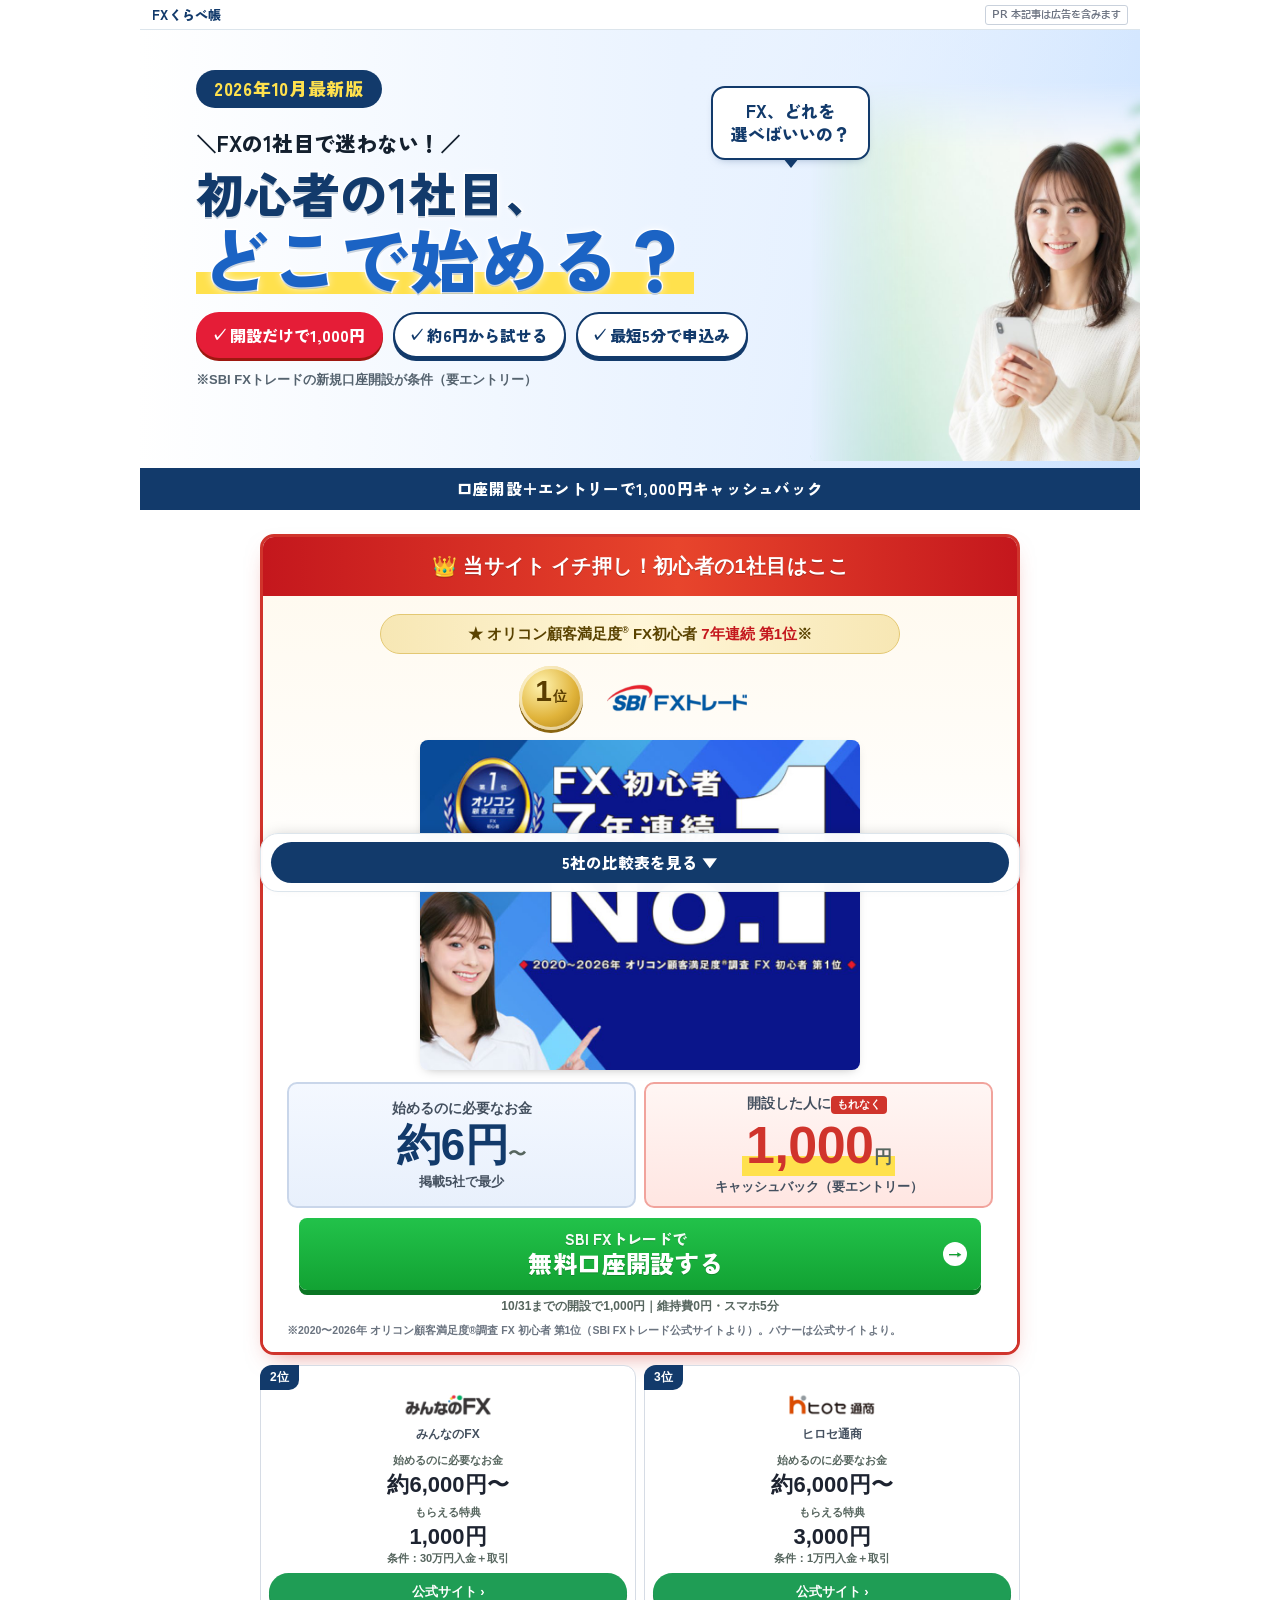
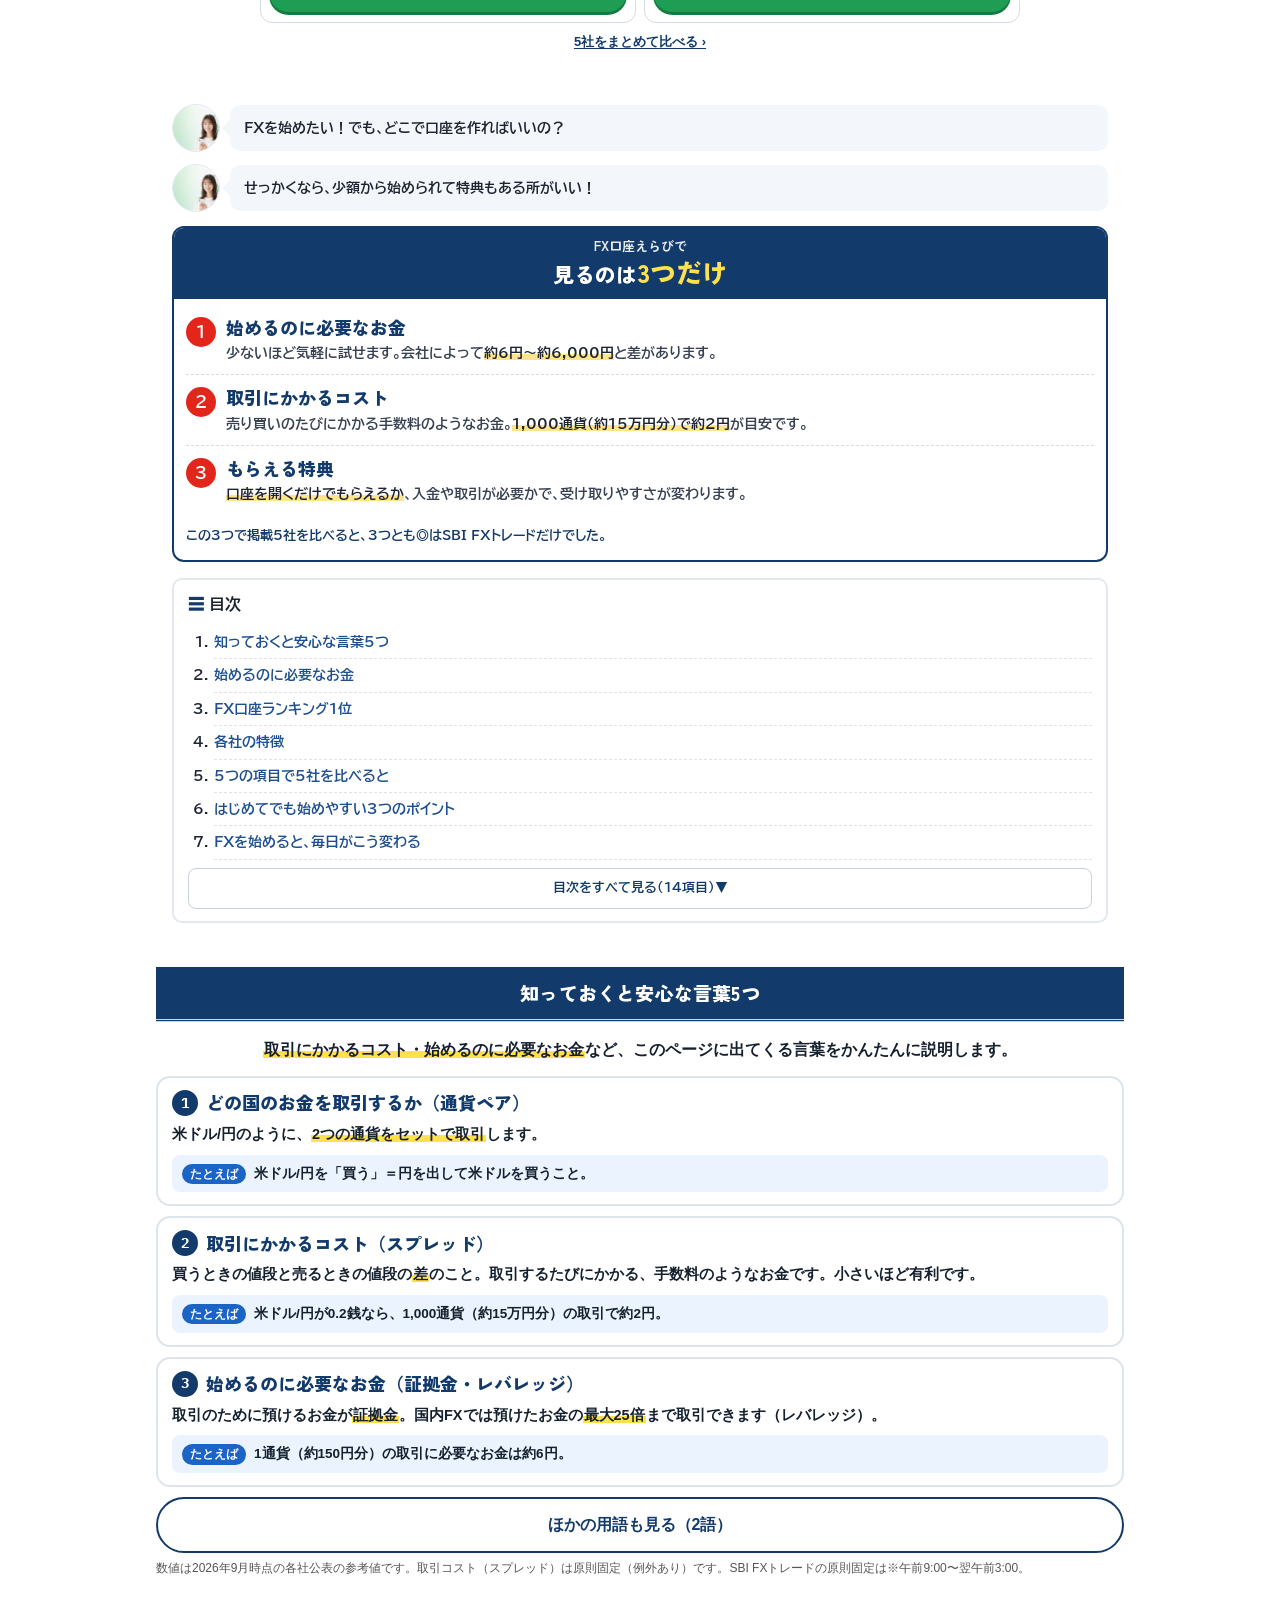
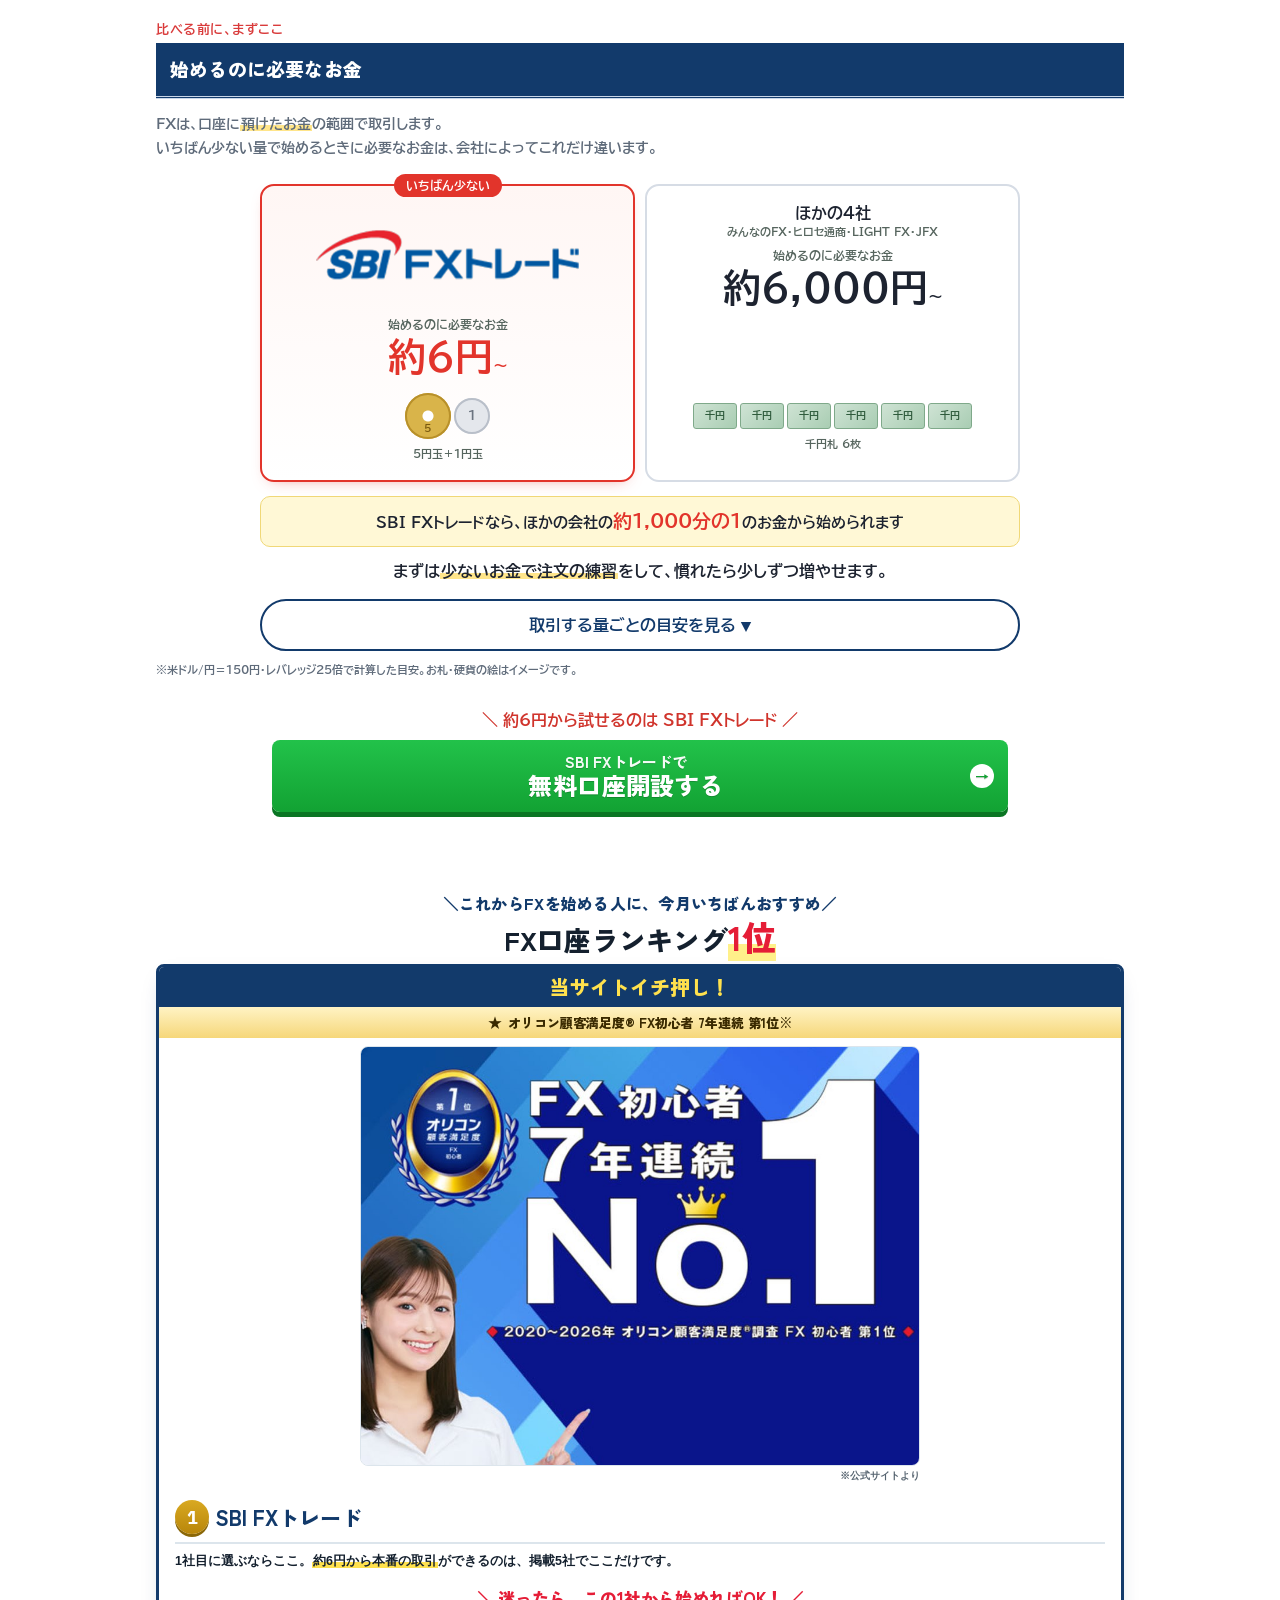
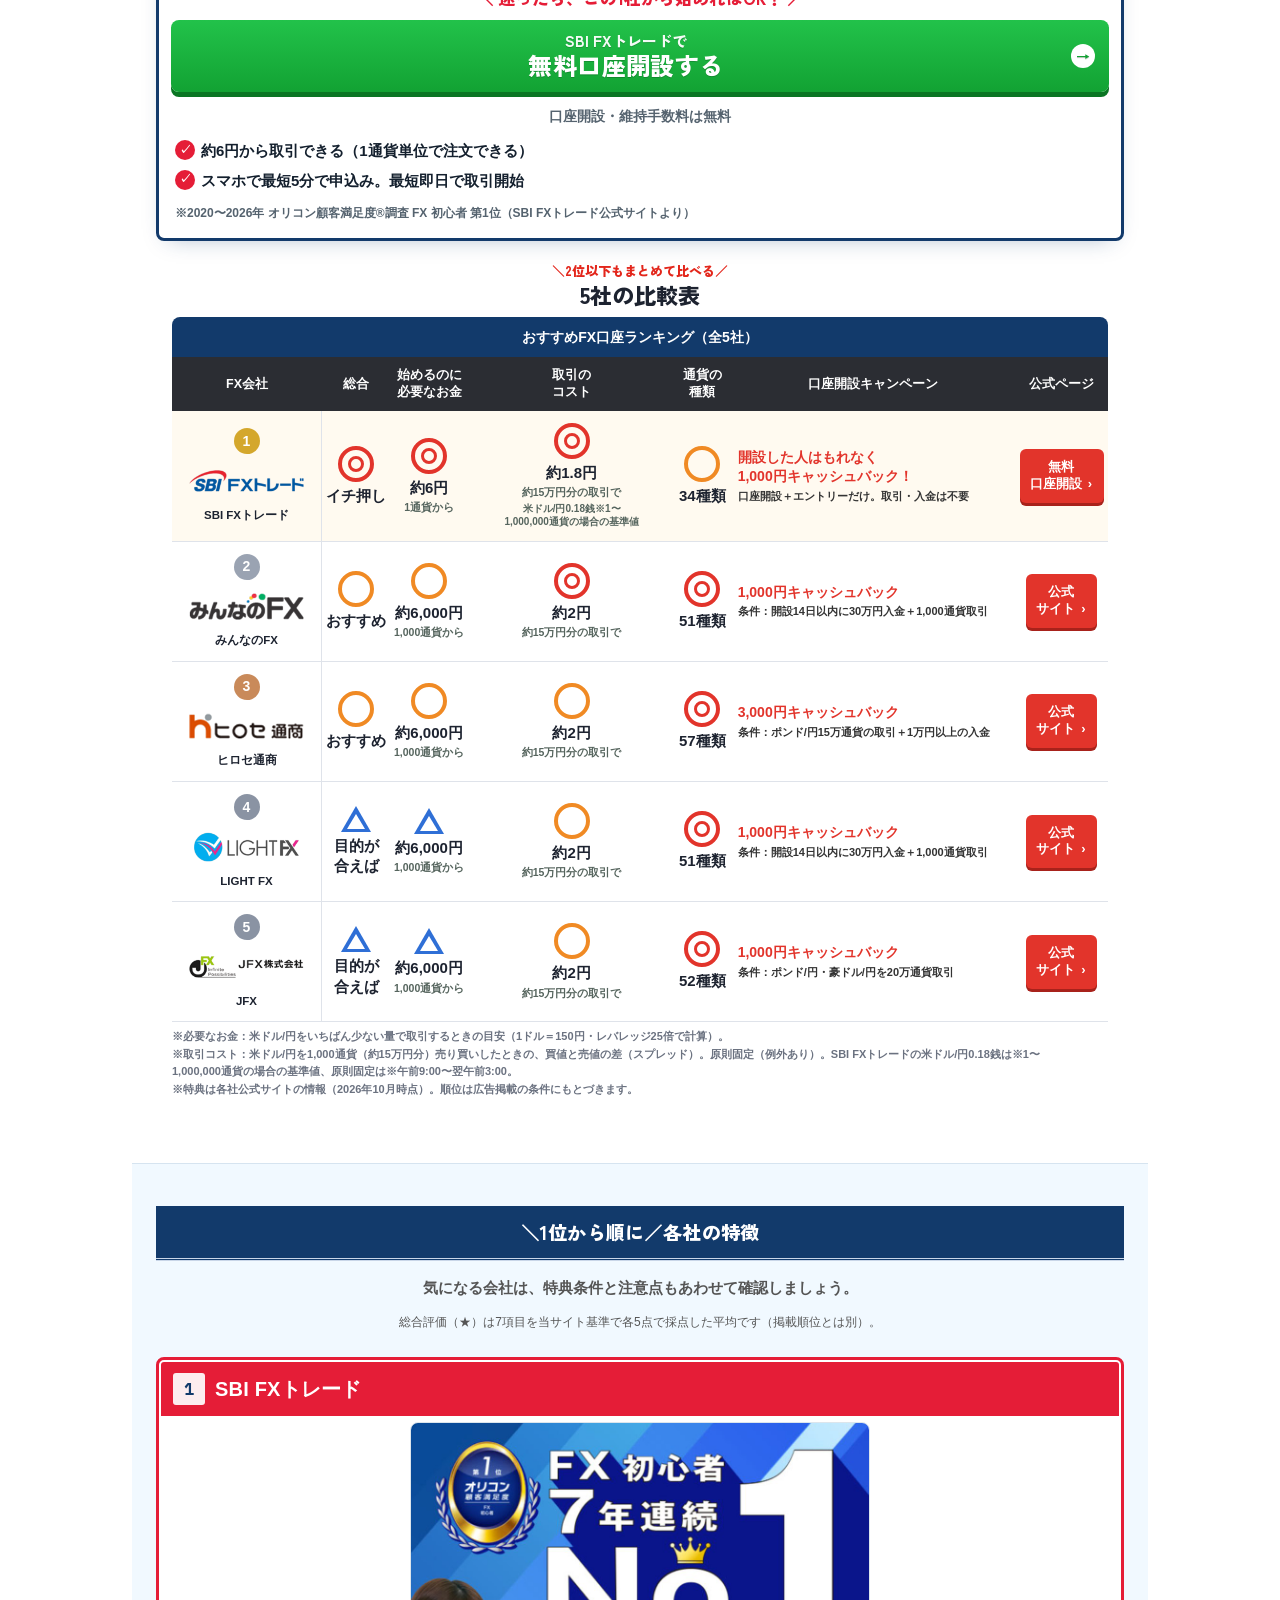
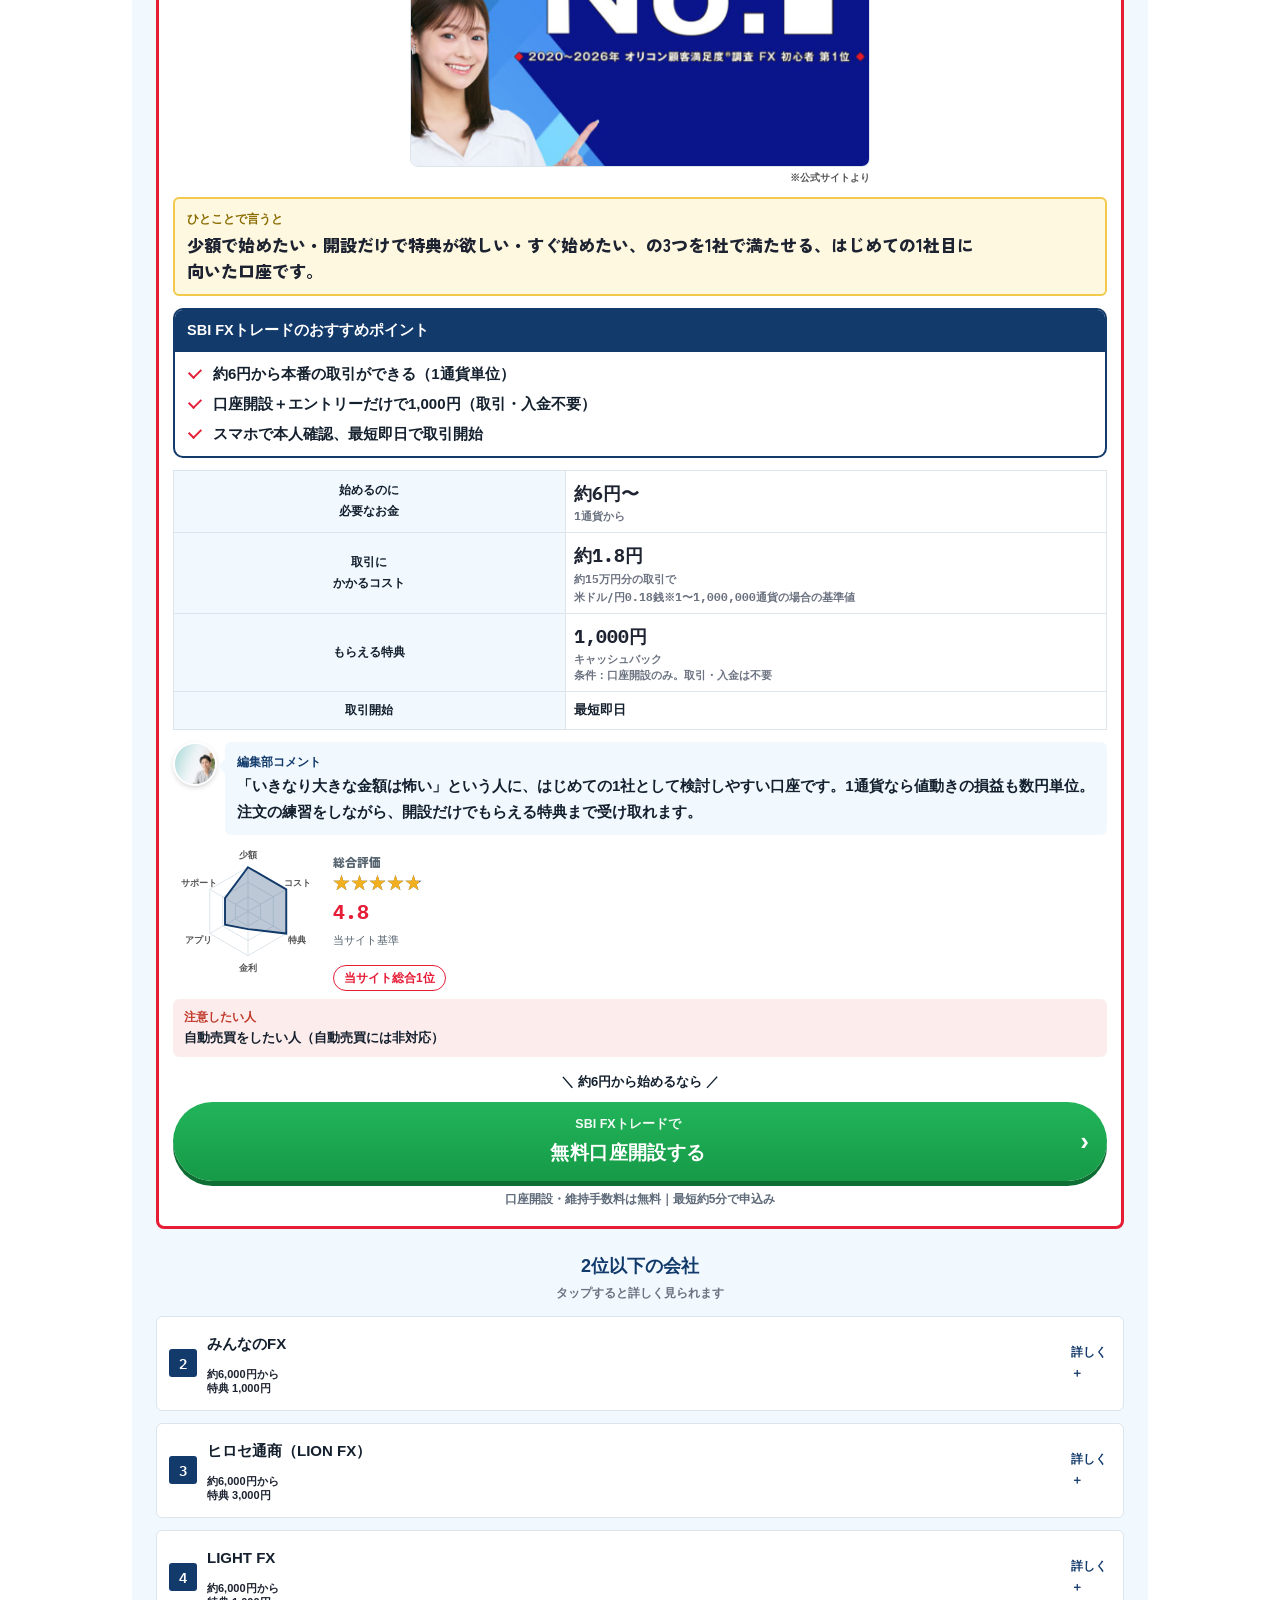
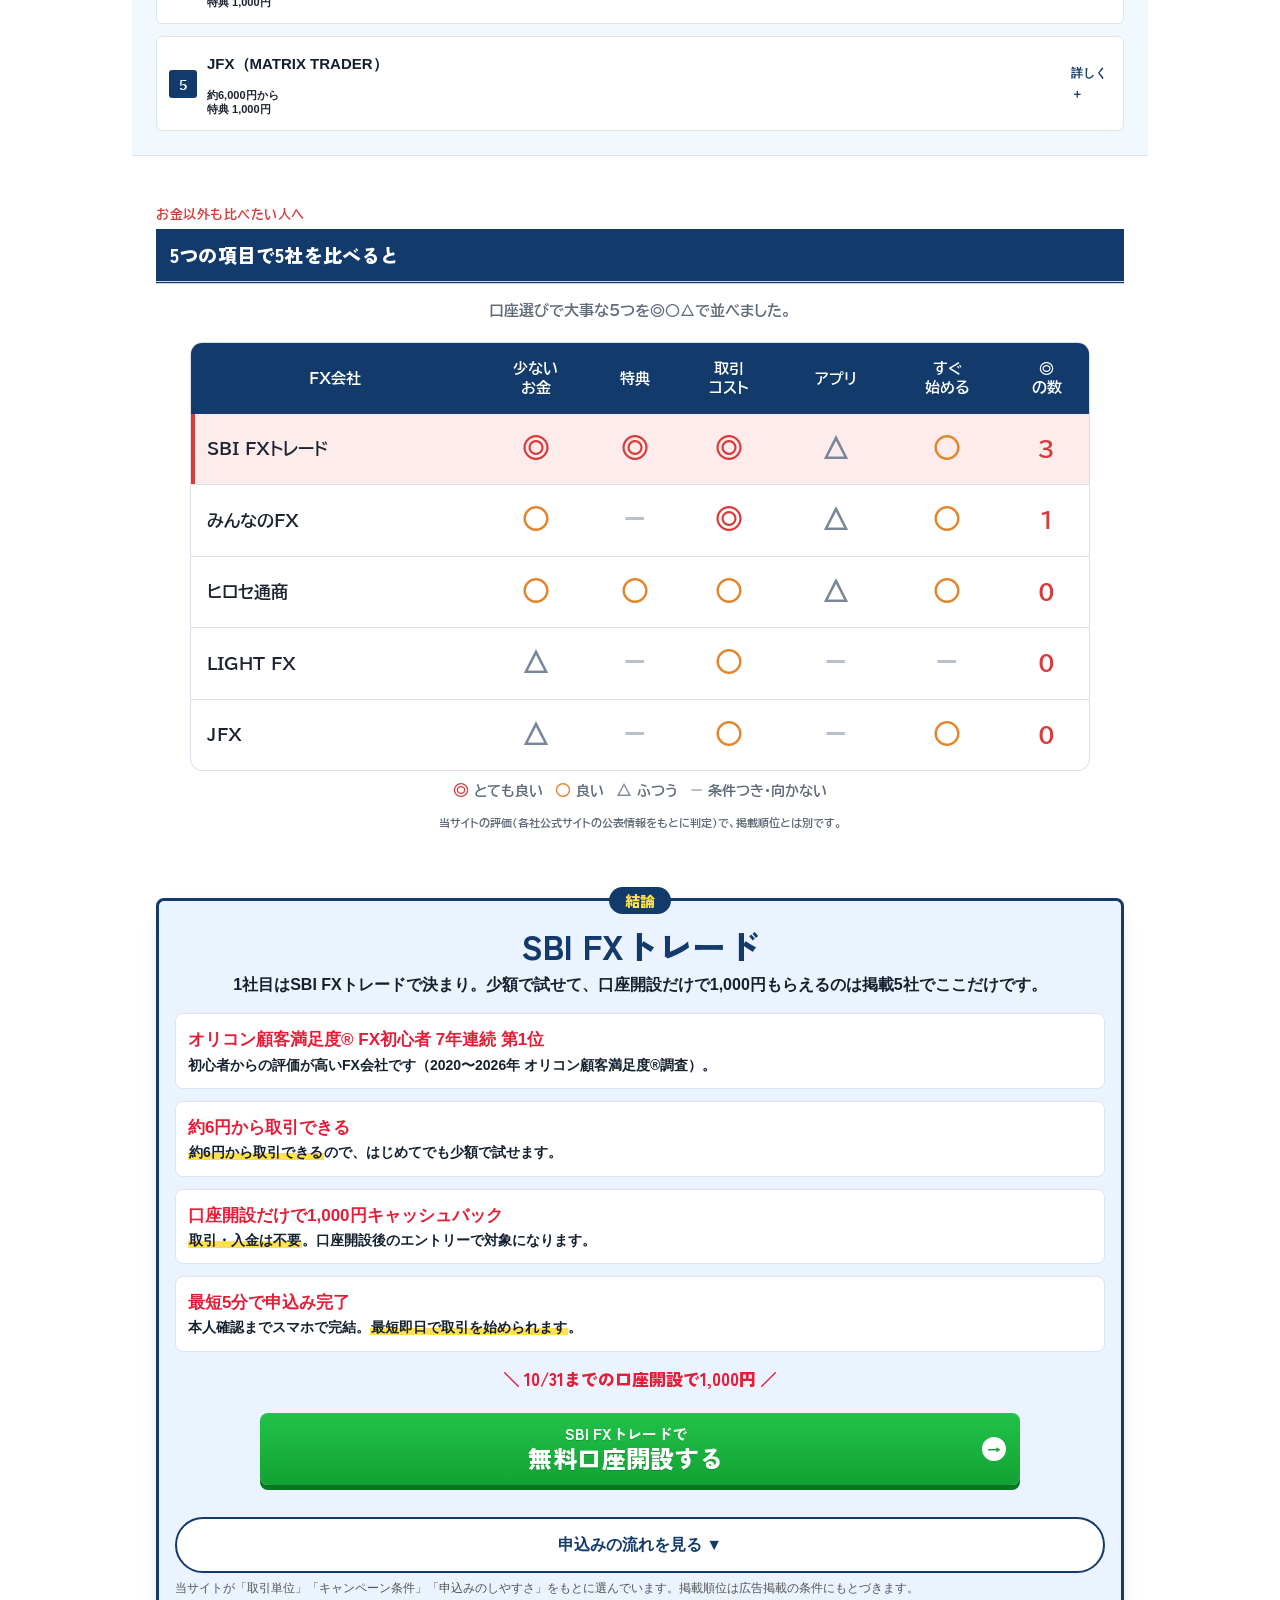
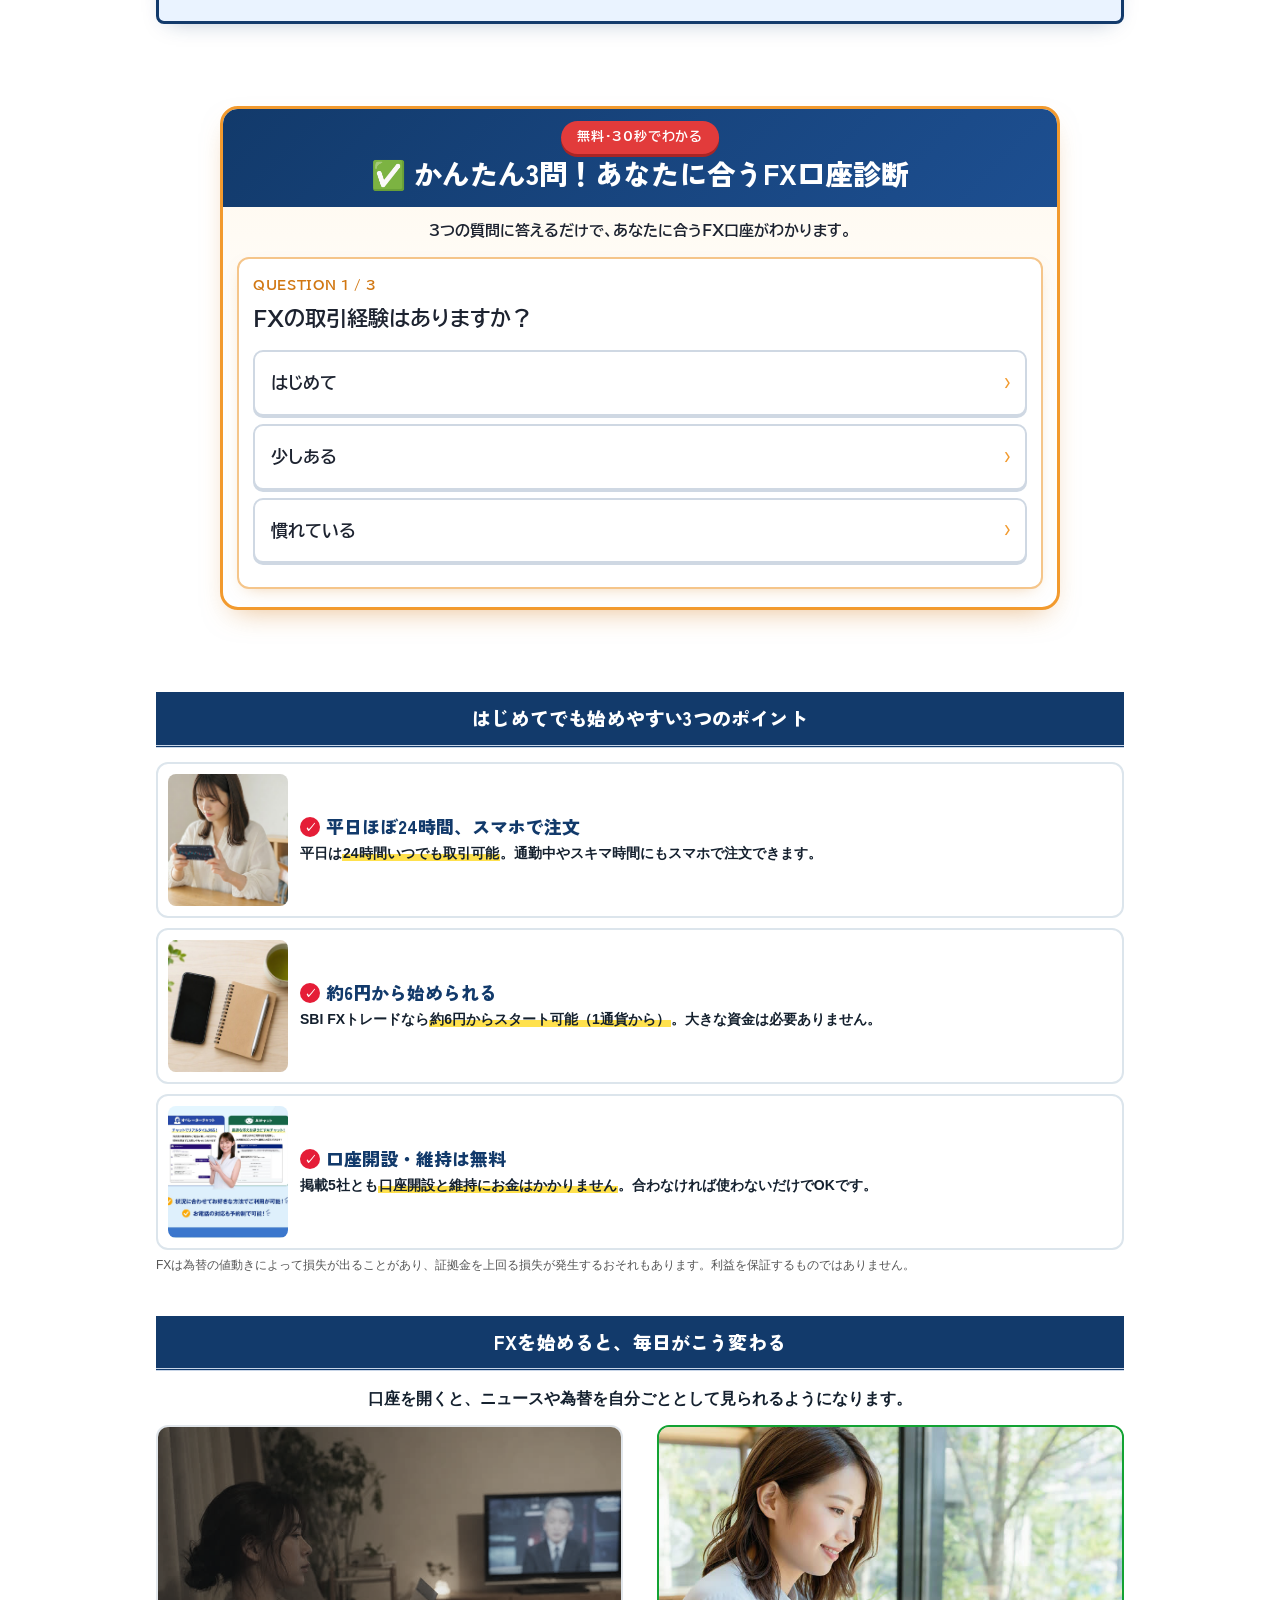
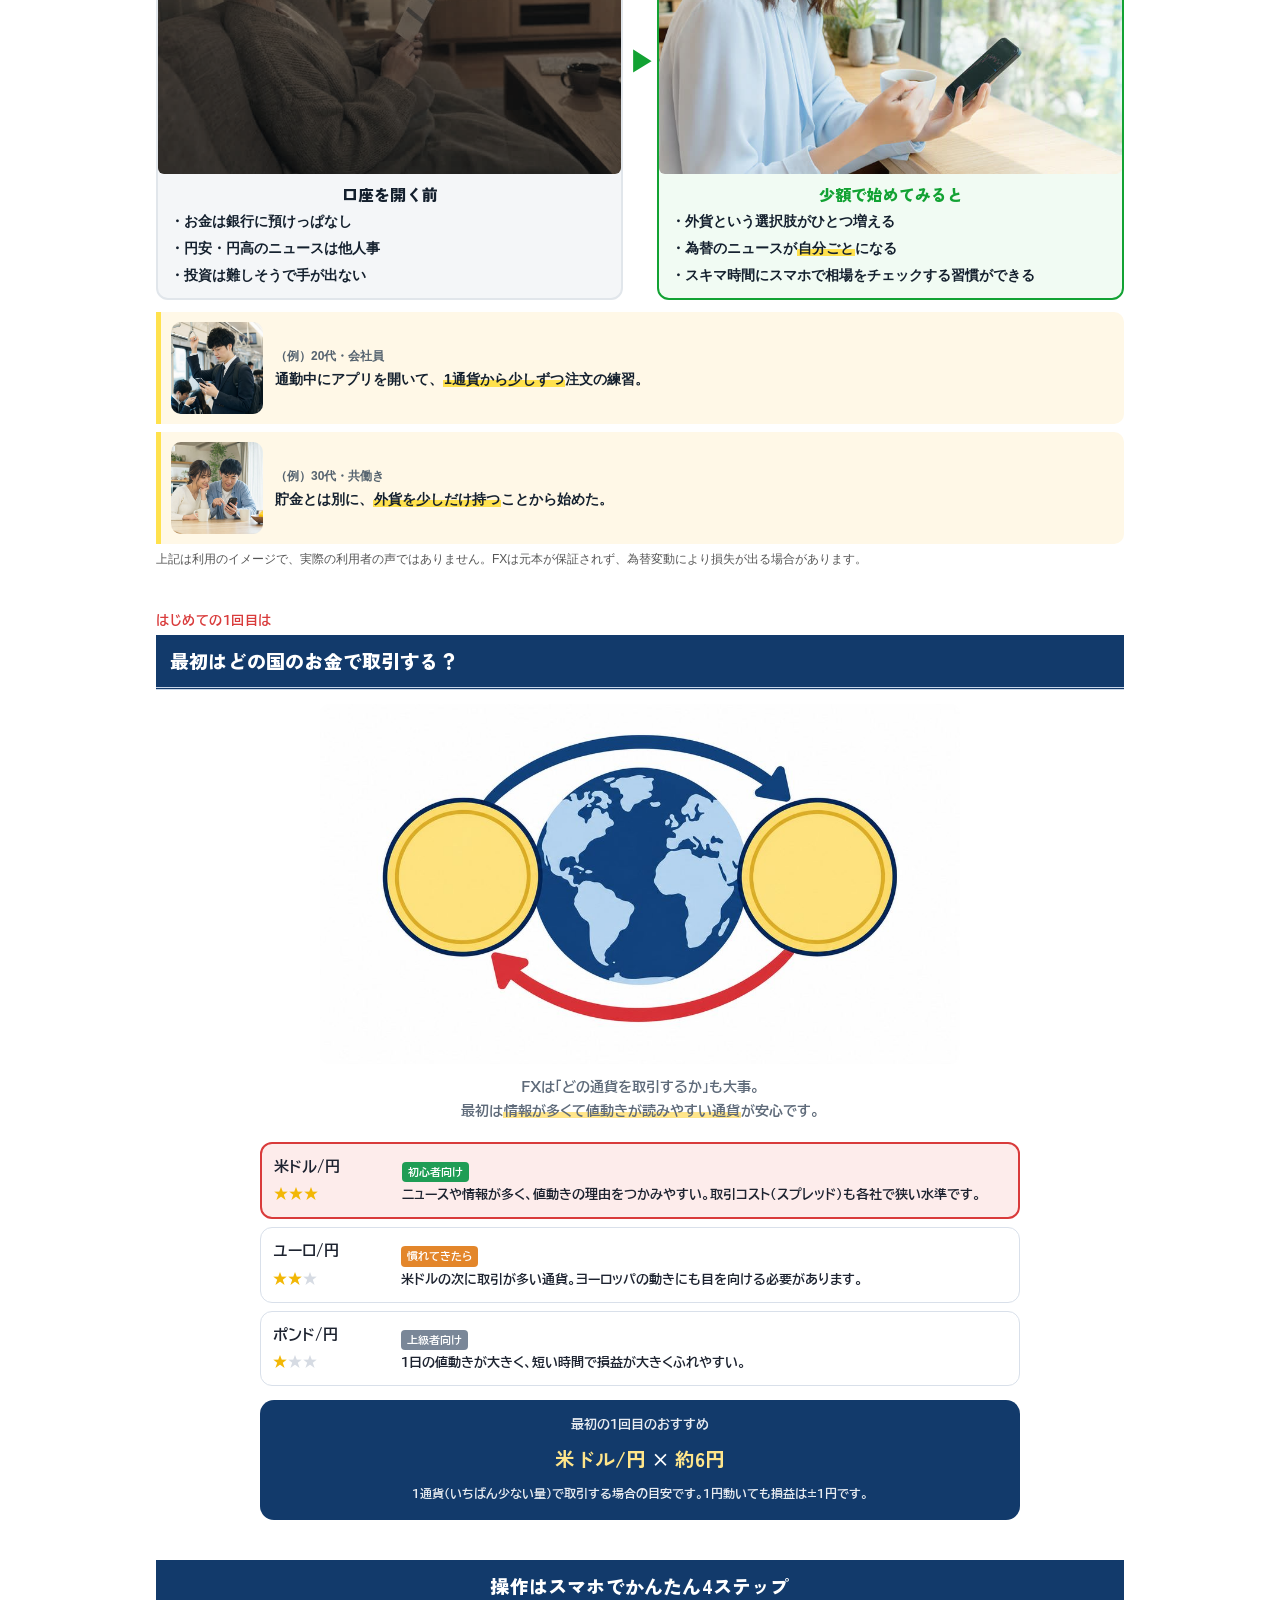
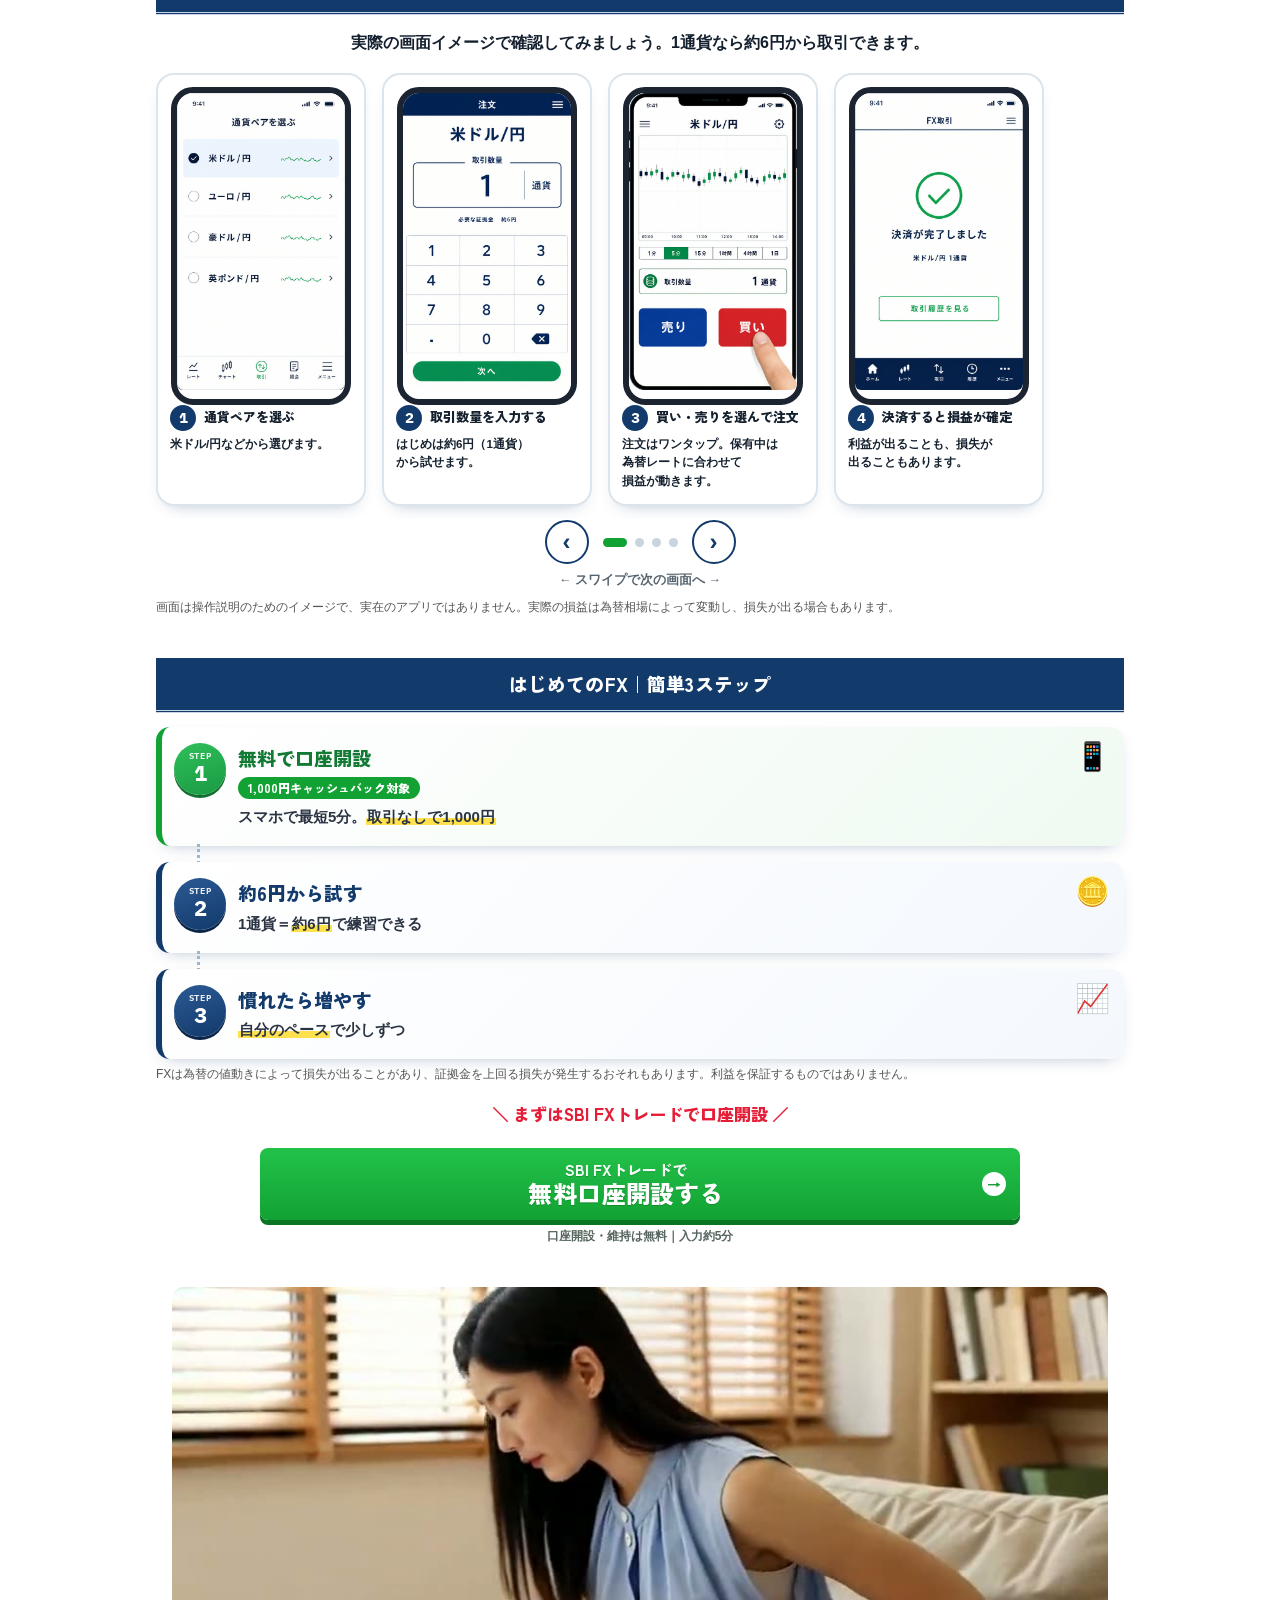
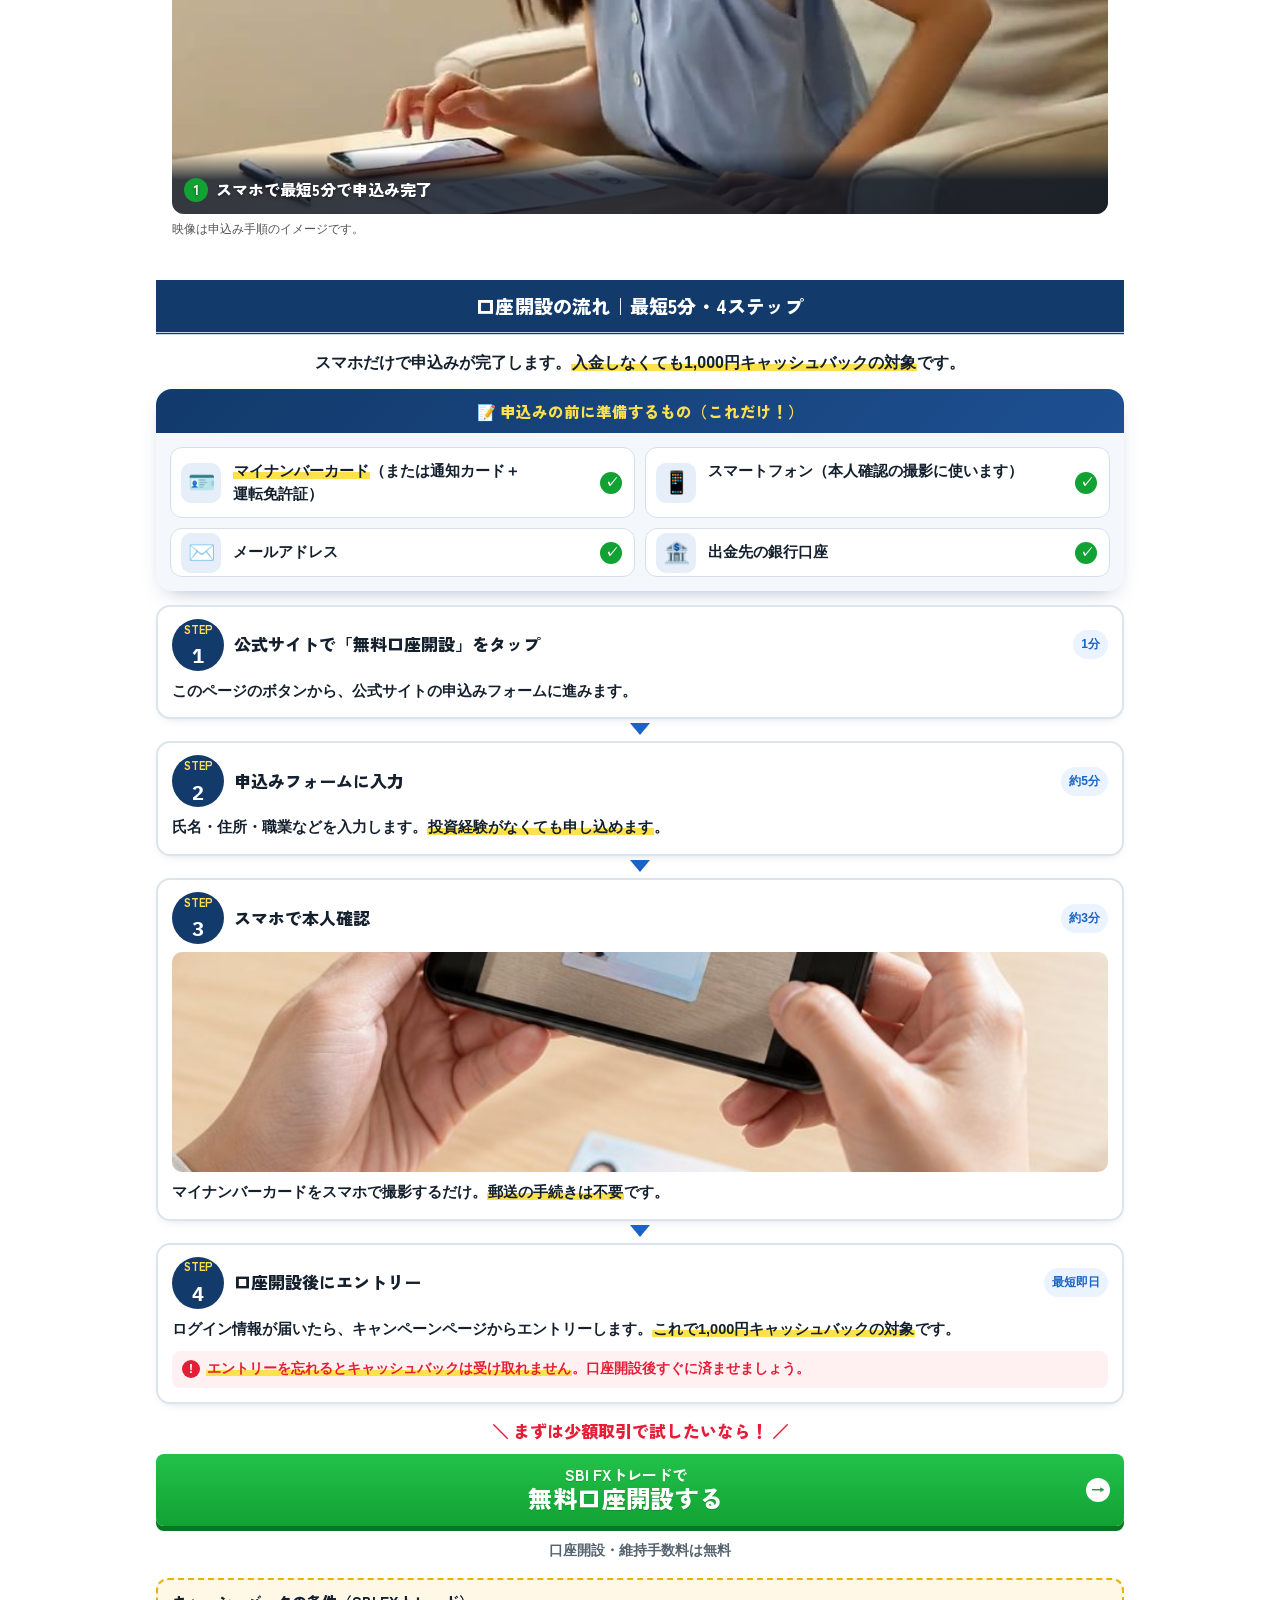
==== commit 39863d2c: "「1円動いたら損益は？」を削除（SBIに不利な見え方）・数量表の損益列も削除 Co-Authored-By: Claude Opus 5.5 <noreply@anthropic.com>" ====
--- a/r-8571d5cd/index.html
+++ b/r-8571d5cd/index.html
@@ -1804,7 +1804,7 @@
 /* 試算の棒は受け取りの見込みなので、損失ライン（--caution）と同じくらい見える濃さに */
 .swap-chart .bar{fill:var(--accent);opacity:.8}
 </style>
-<link rel="stylesheet" href="zukai.css?v=20261021b">
+<link rel="stylesheet" href="zukai.css?v=20261021c">
 </head><body>
 <!-- Google Tag Manager (noscript) -->
 <noscript><iframe src="https://www.googletagmanager.com/ns.html?id=GTM-5BLP3X5V"
@@ -1842,7 +1842,7 @@
       <p class="tm-t" data-ff="1"><span class="tm-no num" data-ff="1">5</span>損失を<wbr>止める<wbr>自動決済<wbr>（ロスカット）<wbr></p>
       <p class="tm-d" data-ff="1" style="font-size: 15px !important; line-height: 1.75 !important;">損失が<wbr>一定の<wbr>水準を<wbr>超えると、<wbr><mark class="r2-mk" data-ff="1">自動で<wbr>決済される<wbr>仕組み</mark>⁠。<wbr>損失が<wbr>大きくなりすぎるのを<wbr>防ぎます。<wbr></p>
       <p class="tm-ex" data-ff="1" style="font-size: 15px !important; line-height: 1.75 !important;"><b data-ff="1">たとえば<wbr></b>相場が<wbr>急に<wbr>動いたときは、<wbr>証拠金を<wbr>上回る<wbr>損失が<wbr>出ることもあります。</p></article></div></details>
-    <p class="fine" data-ff="1">数値は<wbr>2026年9月時点の<wbr>各社公表の<wbr>参考値です。<wbr>取引コスト<wbr>（スプレッド）<wbr>は<wbr>原則固定<wbr>（例外あり）<wbr>です。<wbr>SBI FXトレードの<wbr>原則固定は<wbr>※午前9:00〜翌午前3:00。</p></section><section class="sec zk" id="zk-money"><p class="zk-eb" data-ff="1">比べる<wbr>前に、<wbr>まずここ<wbr></p><h2 class="zk-h" data-ff="1">始めるのに<wbr>必要なお金</h2><p class="zk-lead zk-ml" data-ff="1" style="font-size: 15px !important; line-height: 1.75 !important;">FXは、<wbr>口座に<wbr><mark data-ff="1">預けたお金</mark>の<wbr>範囲で<wbr>取引します。<br>いちばん<wbr>少ない<wbr>量で<wbr>始めるときに<wbr>必要なお金は、<wbr>会社によってこれだけ<wbr>違います。</p><div class="zk-mc2s"><div class="zk-mc2 best"><p class="zk-mc2-tag" data-ff="1">いちばん<wbr>少ない</p><p class="zk-mc2-nm"><img src="img/lg3/sbifxt.png" alt="SBI FXトレード"></p><p class="zk-mc2-l" data-ff="1">始めるのに<wbr>必要なお金</p><p class="zk-mc2-v" data-ff="1">約6円<small data-ff="1">〜</small></p><div class="zk-pic"><span class="zk-coin c5" data-ff="1">5</span><span class="zk-coin c1" data-ff="1">1</span><span class="zk-pic-l" data-ff="1">5円玉＋<wbr>1円玉</span></div></div><div class="zk-mc2"><p class="zk-mc2-nm"><b data-ff="1">ほかの<wbr>4社</b><small data-ff="1" style="font-size: 12px !important;">みんなの<wbr>FX・<wbr>ヒロセ通商・<wbr>LIGHT FX・<wbr>JFX</small></p><p class="zk-mc2-l" data-ff="1">始めるのに<wbr>必要なお金</p><p class="zk-mc2-v" data-ff="1">約6,000円<small data-ff="1">〜</small></p><div class="zk-pic"><span class="zk-bill" data-ff="1">千円</span><span class="zk-bill" data-ff="1">千円</span><span class="zk-bill" data-ff="1">千円</span><span class="zk-bill" data-ff="1">千円</span><span class="zk-bill" data-ff="1">千円</span><span class="zk-bill" data-ff="1">千円</span><span class="zk-pic-l" data-ff="1">千円札 6枚</span></div></div></div><p class="zk-mratio" data-ff="1">SBI FXトレードなら、<wbr>ほかの<wbr>会社の<wbr><b data-ff="1">約1,000分の<wbr>1</b>のお金から<wbr>始められます<wbr></p><h3 class="zk-h3" data-ff="1">1円動いたら、<wbr>損益はいくら？</h3><p class="zk-ml2" data-ff="1">たとえば<wbr><b data-ff="1">1ドル＝150円が<wbr>151円</b>になったとき<wbr>（1円の<wbr>値動き）、<wbr>損益はこのくらいです。<wbr></p><div class="zk-pl"><div class="zk-pl-r best"><span class="zk-pl-k" data-ff="1">約6円で<wbr>始めた<wbr>場合</span><span class="zk-pl-bar"><i style="width:3%"></i></span><b data-ff="1">±1円</b></div><div class="zk-pl-r"><span class="zk-pl-k" data-ff="1">約6,000円で<wbr>始めた<wbr>場合</span><span class="zk-pl-bar"><i style="width:100%"></i></span><b data-ff="1">±1,000円</b></div></div><p class="zk-pl-msg" data-ff="1">少ない<wbr>量なら、<wbr><mark data-ff="1">損も<wbr>得も<wbr>小さく</mark>⁠、<wbr>練習するつもりで<wbr>始められます。<wbr></p><details class="zk-qtyd"><summary data-ff="1">取引する<wbr>量ごとの<wbr>目安を<wbr>見る<wbr></summary><div class="zk-tbl-wrap"><table class="zk-qty"><thead><tr><th data-ff="1">取引する<wbr>量</th><th data-ff="1">必要なお金</th><th data-ff="1">1円動いたときの<wbr>損益</th></tr></thead><tbody><tr class="sbi"><th data-ff="1">約150円分<small data-ff="1">（1通貨）</small></th><td data-ff="1">約6円</td><td data-ff="1">±1円</td></tr><tr class="sbi"><th data-ff="1">約1.5万円分<small data-ff="1">（100通貨）</small></th><td data-ff="1">約600円</td><td data-ff="1">±100円</td></tr><tr><th data-ff="1">約15万円分<small data-ff="1">（1,000通貨）</small></th><td data-ff="1">約6,000円</td><td data-ff="1">±1,000円</td></tr><tr><th data-ff="1">約150万円分<small data-ff="1">（10,000通貨）</small></th><td data-ff="1">約6万円</td><td data-ff="1">±1万円</td></tr></tbody></table></div><p class="zk-fine" data-ff="1" style="font-size: 12px !important;">ピンクの<wbr>行の<wbr>量で<wbr>取引できるのは、<wbr>掲載5社では<wbr>SBI FXトレードだけ<wbr>（1通貨単位）<wbr>です。</p></details><p class="zk-fine" data-ff="1" style="font-size: 12px !important;">※米ドル/円＝150円・<wbr>レバレッジ25倍で<wbr>計算した<wbr>目安。<wbr>お札・<wbr>硬貨の<wbr>絵は<wbr>イメージです。<wbr></p><div class="zk-road-cta" id="zk-mn-cta"><p class="zk-mn-lead" data-ff="1">＼ 約6円から<wbr>試せるのは SBI FXトレード ／</p><a class="r2-btn pulse shine two" href="https://click.j-a-net.jp/2451632/1065459/" rel="sponsored noopener" target="_blank" data-aff="sbifxt" data-place="money"><span class="b-1" data-ff="1">SBI FXトレードで<wbr></span><span class="b-2" data-ff="1">無料口座開設する</span><span class="arrow" aria-hidden="true" data-ff="1">→</span></a></div></section><section class="sec r2-worry" id="worry" hidden="">
+    <p class="fine" data-ff="1">数値は<wbr>2026年9月時点の<wbr>各社公表の<wbr>参考値です。<wbr>取引コスト<wbr>（スプレッド）<wbr>は<wbr>原則固定<wbr>（例外あり）<wbr>です。<wbr>SBI FXトレードの<wbr>原則固定は<wbr>※午前9:00〜翌午前3:00。</p></section><section class="sec zk" id="zk-money"><p class="zk-eb" data-ff="1">比べる<wbr>前に、<wbr>まずここ<wbr></p><h2 class="zk-h" data-ff="1">始めるのに<wbr>必要なお金</h2><p class="zk-lead zk-ml" data-ff="1" style="font-size: 15px !important; line-height: 1.75 !important;">FXは、<wbr>口座に<wbr><mark data-ff="1">預けたお金</mark>の<wbr>範囲で<wbr>取引します。<br>いちばん<wbr>少ない<wbr>量で<wbr>始めるときに<wbr>必要なお金は、<wbr>会社によってこれだけ<wbr>違います。</p><div class="zk-mc2s"><div class="zk-mc2 best"><p class="zk-mc2-tag" data-ff="1">いちばん<wbr>少ない</p><p class="zk-mc2-nm"><img src="img/lg3/sbifxt.png" alt="SBI FXトレード"></p><p class="zk-mc2-l" data-ff="1">始めるのに<wbr>必要なお金</p><p class="zk-mc2-v" data-ff="1">約6円<small data-ff="1">〜</small></p><div class="zk-pic"><span class="zk-coin c5" data-ff="1">5</span><span class="zk-coin c1" data-ff="1">1</span><span class="zk-pic-l" data-ff="1">5円玉＋<wbr>1円玉</span></div></div><div class="zk-mc2"><p class="zk-mc2-nm"><b data-ff="1">ほかの<wbr>4社</b><small data-ff="1" style="font-size: 12px !important;">みんなの<wbr>FX・<wbr>ヒロセ通商・<wbr>LIGHT FX・<wbr>JFX</small></p><p class="zk-mc2-l" data-ff="1">始めるのに<wbr>必要なお金</p><p class="zk-mc2-v" data-ff="1">約6,000円<small data-ff="1">〜</small></p><div class="zk-pic"><span class="zk-bill" data-ff="1">千円</span><span class="zk-bill" data-ff="1">千円</span><span class="zk-bill" data-ff="1">千円</span><span class="zk-bill" data-ff="1">千円</span><span class="zk-bill" data-ff="1">千円</span><span class="zk-bill" data-ff="1">千円</span><span class="zk-pic-l" data-ff="1">千円札 6枚</span></div></div></div><p class="zk-mratio" data-ff="1">SBI FXトレードなら、<wbr>ほかの<wbr>会社の<wbr><b data-ff="1">約1,000分の<wbr>1</b>のお金から<wbr>始められます</p><p class="zk-pl-msg" data-ff="1">まずは<wbr><mark data-ff="1">少ないお金で<wbr>注文の<wbr>練習</mark>をして、<wbr>慣れたら<wbr>少しずつ<wbr>増やせます。<wbr></p><details class="zk-qtyd"><summary data-ff="1">取引する<wbr>量ごとの<wbr>目安を<wbr>見る<wbr></summary><div class="zk-tbl-wrap"><table class="zk-qty"><thead><tr><th data-ff="1">取引する<wbr>量</th><th data-ff="1">必要なお金</th></tr></thead><tbody><tr class="sbi"><th data-ff="1">約150円分<small data-ff="1">（1通貨）</small></th><td data-ff="1">約6円</td></tr><tr class="sbi"><th data-ff="1">約1.5万円分<small data-ff="1">（100通貨）</small></th><td data-ff="1">約600円</td></tr><tr><th data-ff="1">約15万円分<small data-ff="1">（1,000通貨）</small></th><td data-ff="1">約6,000円</td></tr><tr><th data-ff="1">約150万円分<small data-ff="1">（10,000通貨）</small></th><td data-ff="1">約6万円</td></tr></tbody></table></div><p class="zk-fine" data-ff="1" style="font-size: 12px !important;">ピンクの<wbr>行の<wbr>量で<wbr>取引できるのは、<wbr>掲載5社では<wbr>SBI FXトレードだけ<wbr>（1通貨単位）<wbr>です。</p></details><p class="zk-fine" data-ff="1" style="font-size: 12px !important;">※米ドル/円＝150円・<wbr>レバレッジ25倍で<wbr>計算した<wbr>目安。<wbr>お札・<wbr>硬貨の<wbr>絵は<wbr>イメージです。<wbr></p><div class="zk-road-cta" id="zk-mn-cta"><p class="zk-mn-lead" data-ff="1">＼ 約6円から<wbr>試せるのは SBI FXトレード ／</p><a class="r2-btn pulse shine two" href="https://click.j-a-net.jp/2451632/1065459/" rel="sponsored noopener" target="_blank" data-aff="sbifxt" data-place="money"><span class="b-1" data-ff="1">SBI FXトレードで<wbr></span><span class="b-2" data-ff="1">無料口座開設する</span><span class="arrow" aria-hidden="true" data-ff="1">→</span></a></div></section><section class="sec r2-worry" id="worry" hidden="">
     <h2 class="sec-h center" data-ff="1">FX口座選び、<wbr>こんなことで<wbr>迷っていませんか？<wbr></h2>
     <div class="wr-chat"><div class="wr-row you first"><span class="wr-av"><img src="img/gen/hero_woman.png" alt=""><em data-ff="1">相談者</em></span><div class="wr-b" data-ff="1" style="font-size: 15px !important; line-height: 1.75 !important;">FXを<wbr>始めてみたいけど、<wbr>どの<wbr>会社を<wbr>選べばいいのかわからなくて<wbr>…</div></div><div class="wr-row you"><span class="wr-av is-empty"></span><div class="wr-b" data-ff="1" style="font-size: 15px !important; line-height: 1.75 !important;">比較サイトを<wbr>見ても、<wbr>情報が<wbr>多すぎて<wbr>結局決められないんです</div></div><div class="wr-row you"><span class="wr-av is-empty"></span><div class="wr-b" data-ff="1" style="font-size: 15px !important; line-height: 1.75 !important;">いきなり<wbr>大きなお金を<wbr>入れて、<wbr>損をするのもこわいし<wbr>…</div></div><div class="wr-row ed first"><span class="wr-av"><img src="img/gen/hero_man.png" alt=""><em data-ff="1">編集部</em></span><div class="wr-b" data-ff="1" style="font-size: 15px !important; line-height: 1.75 !important;">はじめてなら<wbr>大丈夫です！<wbr>全部を<wbr>比べる<wbr>必要はありません。</div></div><div class="wr-row ed"><span class="wr-av is-empty"></span><div class="wr-b" data-ff="1" style="font-size: 15px !important; line-height: 1.75 !important;">見る<wbr>ポイントは<mark class="r2-mk" data-ff="1">この<wbr>3つだけ</mark>です。<wbr><ol class="wr-list"><li data-ff="1" style="font-size: 15px !important; line-height: 1.75 !important;">少額<wbr>（1通貨）<wbr>から<wbr>始められるか<wbr></li><li data-ff="1" style="font-size: 15px !important; line-height: 1.75 !important;">キャンペーンの<wbr>条件がかんたんか<wbr></li><li data-ff="1">スマホで<wbr>申込みがすぐ<wbr>終わるか</li></ol></div></div><div class="wr-row you first"><span class="wr-av"><img src="img/gen/hero_woman.png" alt=""><em data-ff="1">相談者</em></span><div class="wr-b" data-ff="1">それなら<wbr>私にも<wbr>選べそう！</div></div></div>
     <a class="wr-next" href="#top3" data-ff="1">初心者向け<wbr>FX口座 <mark class="r2-mk" data-ff="1">TOP3</mark> はこちら ▼</a></section><section class="r2-top3" id="top3">
@@ -3369,5 +3369,5 @@
   }
 })(typeof window !== "undefined" ? window : globalThis);
 </script>
-<script src="zukai.js?v=20261021b"></script>
+<script src="zukai.js?v=20261021c"></script>
 </body></html>
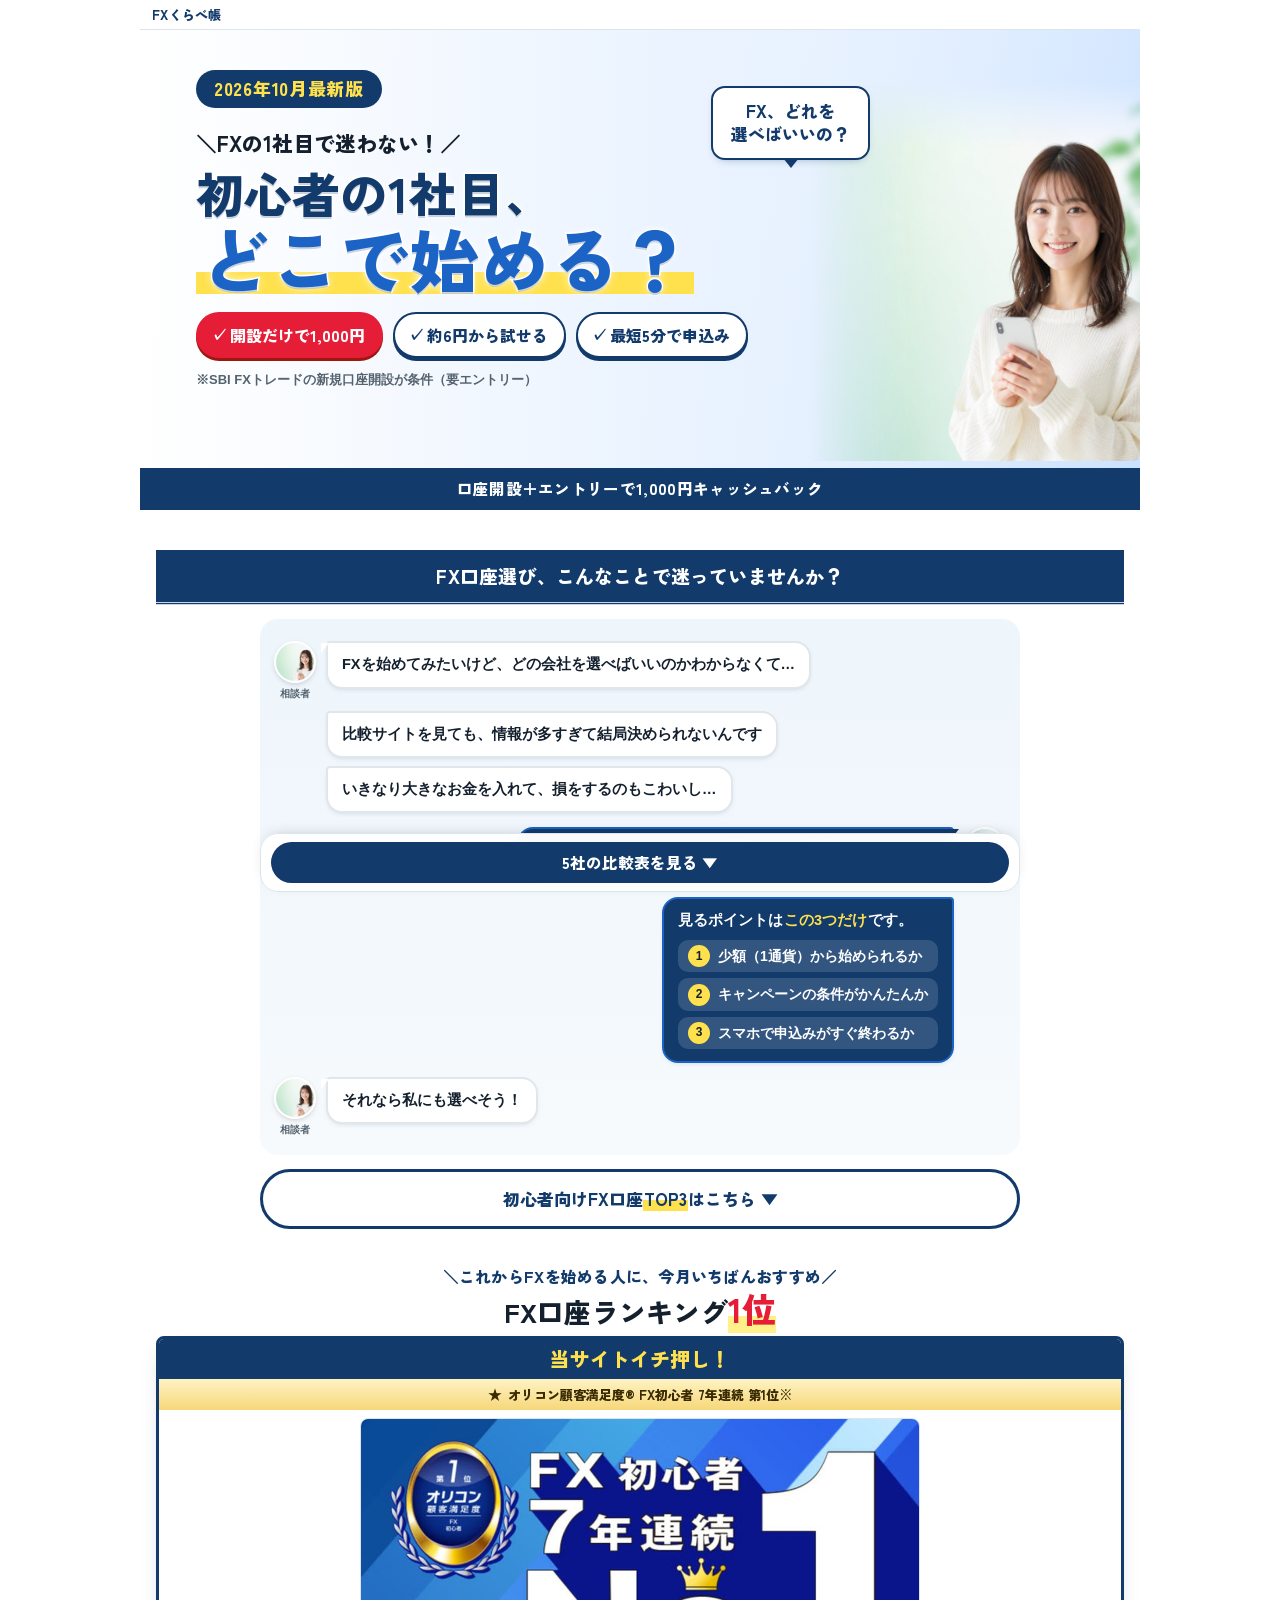
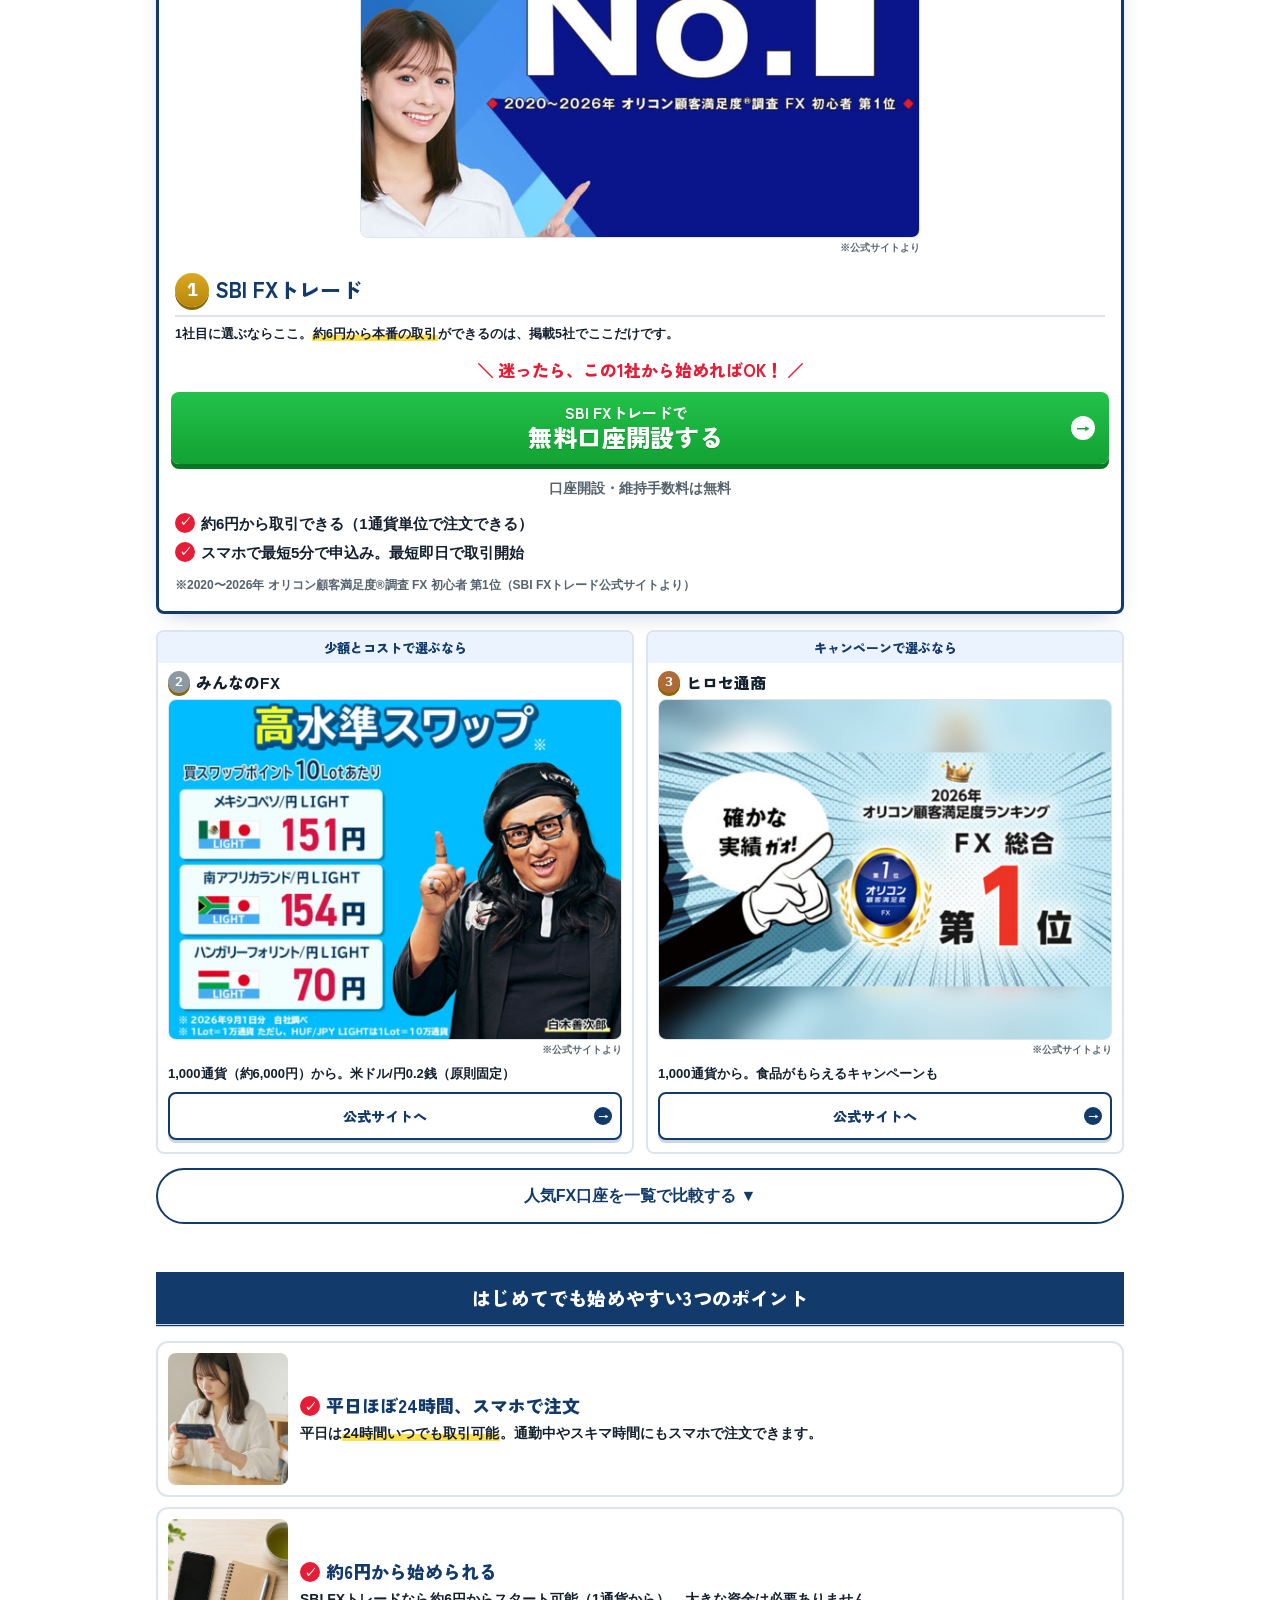
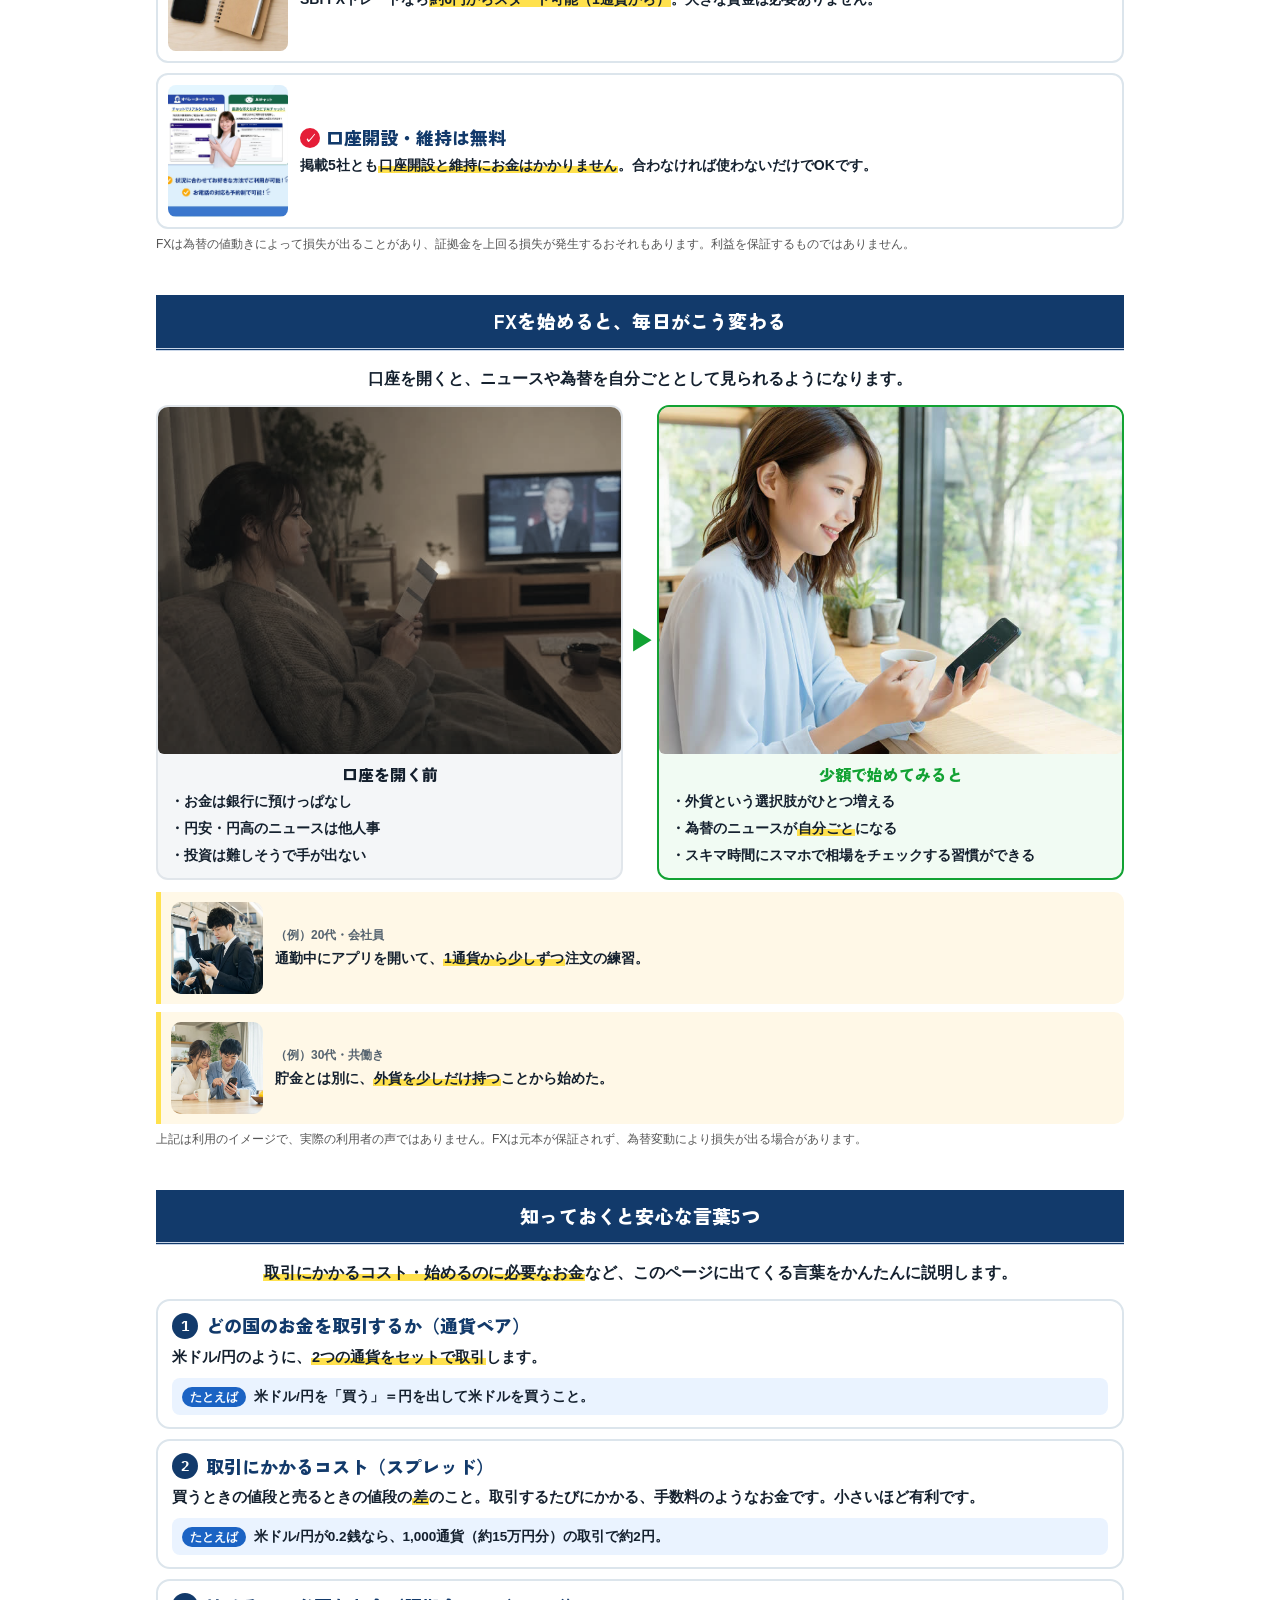
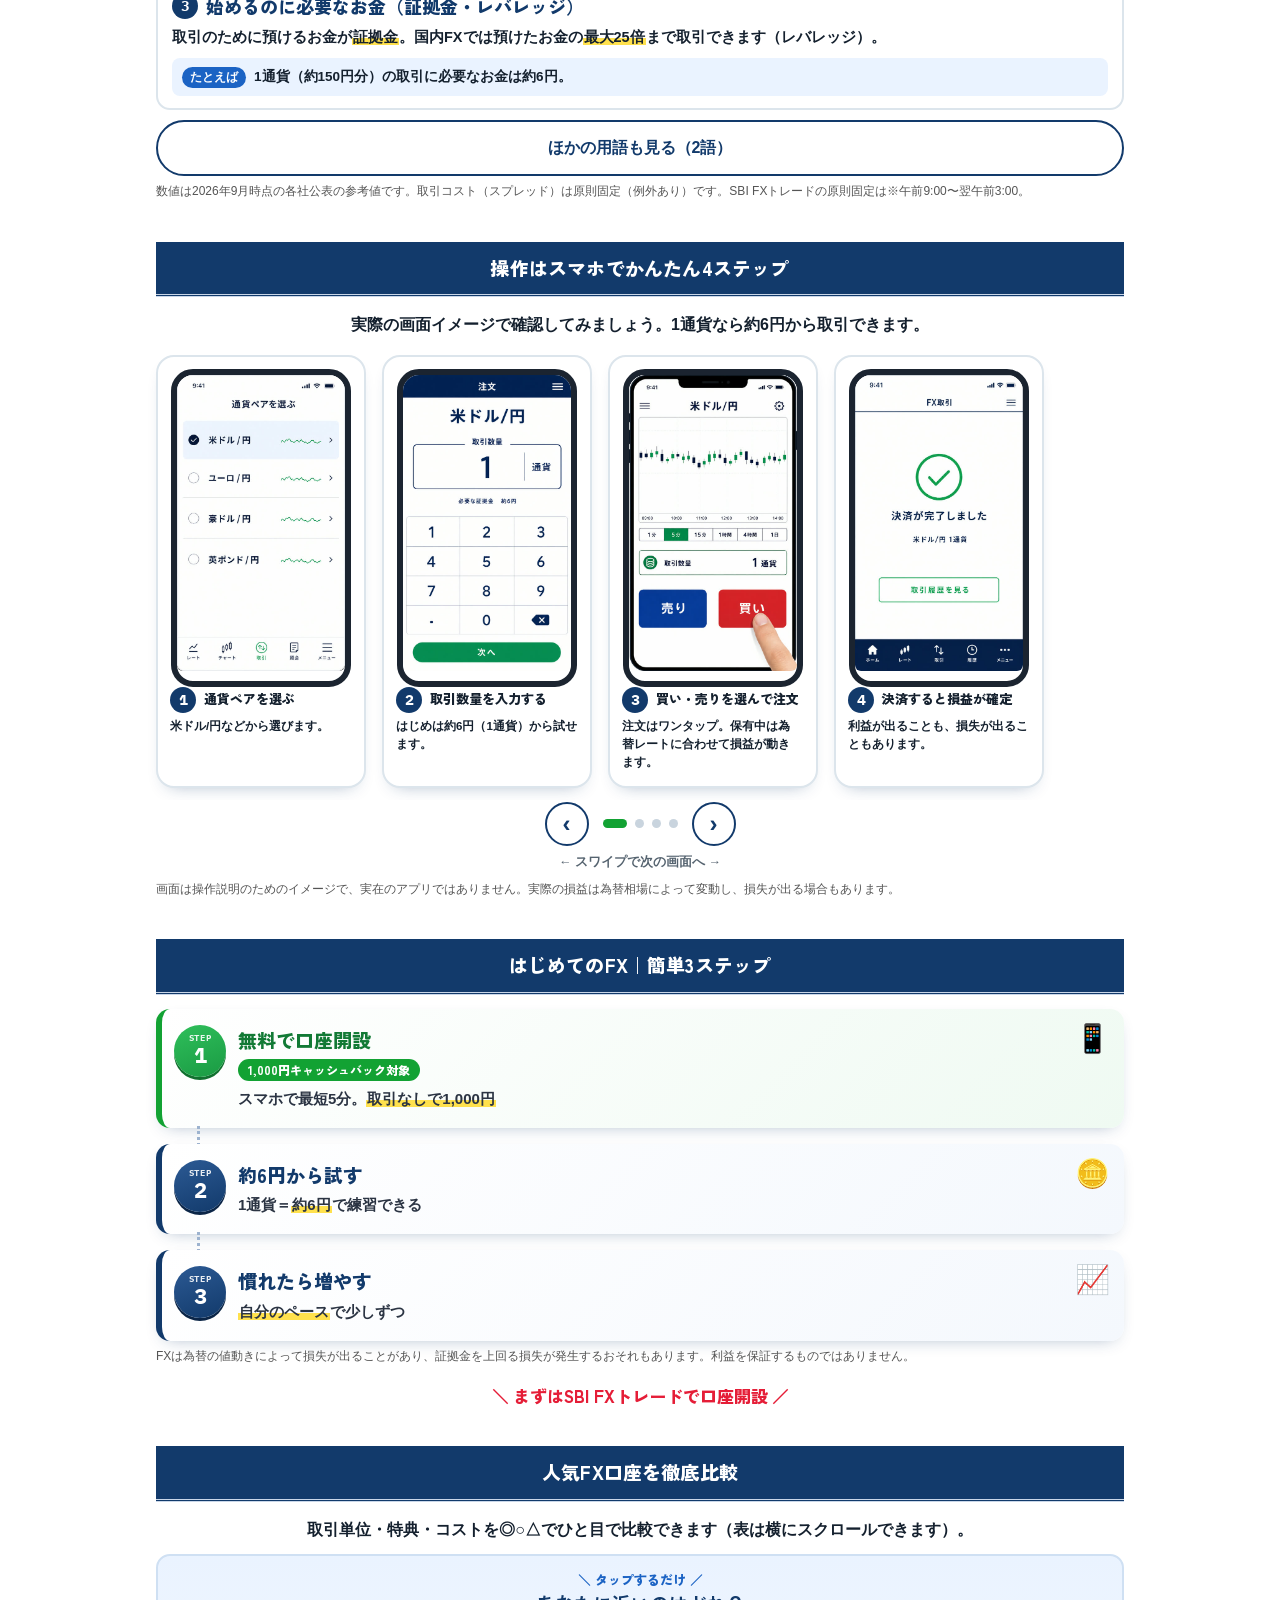
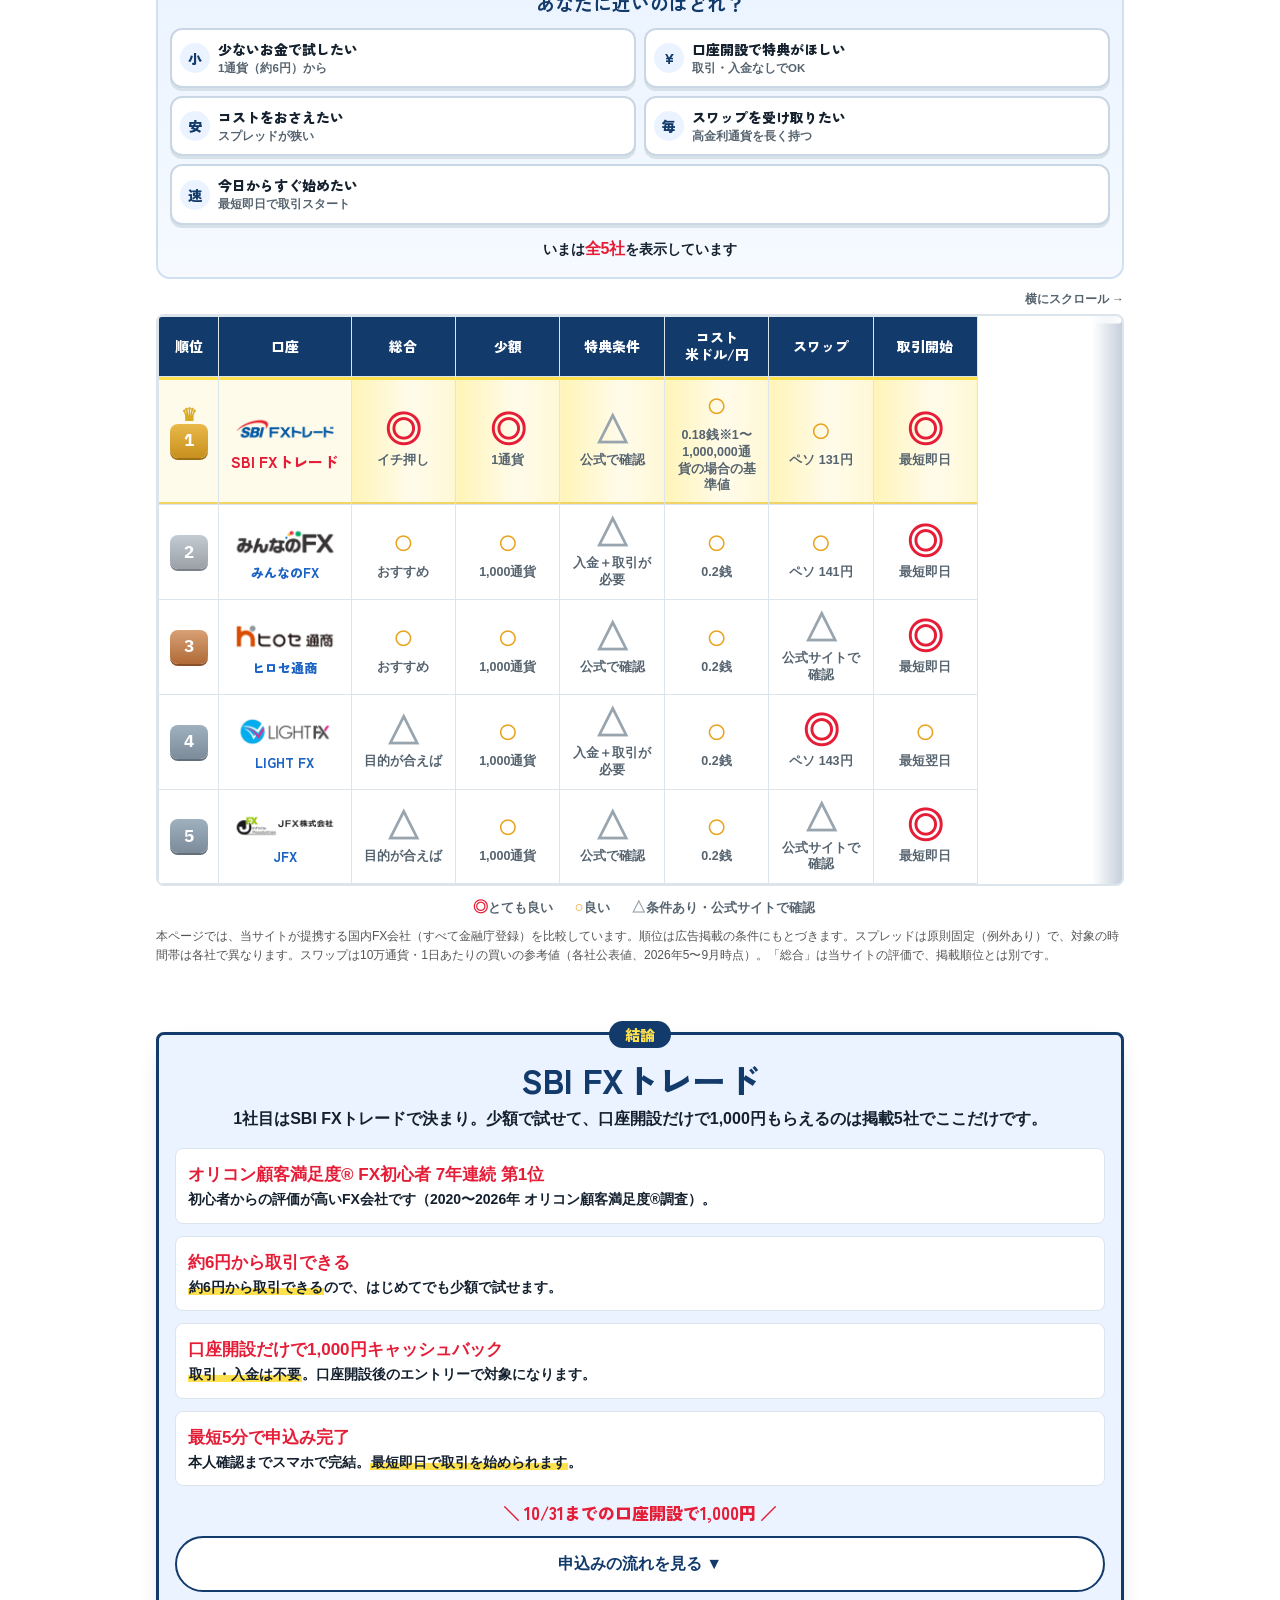
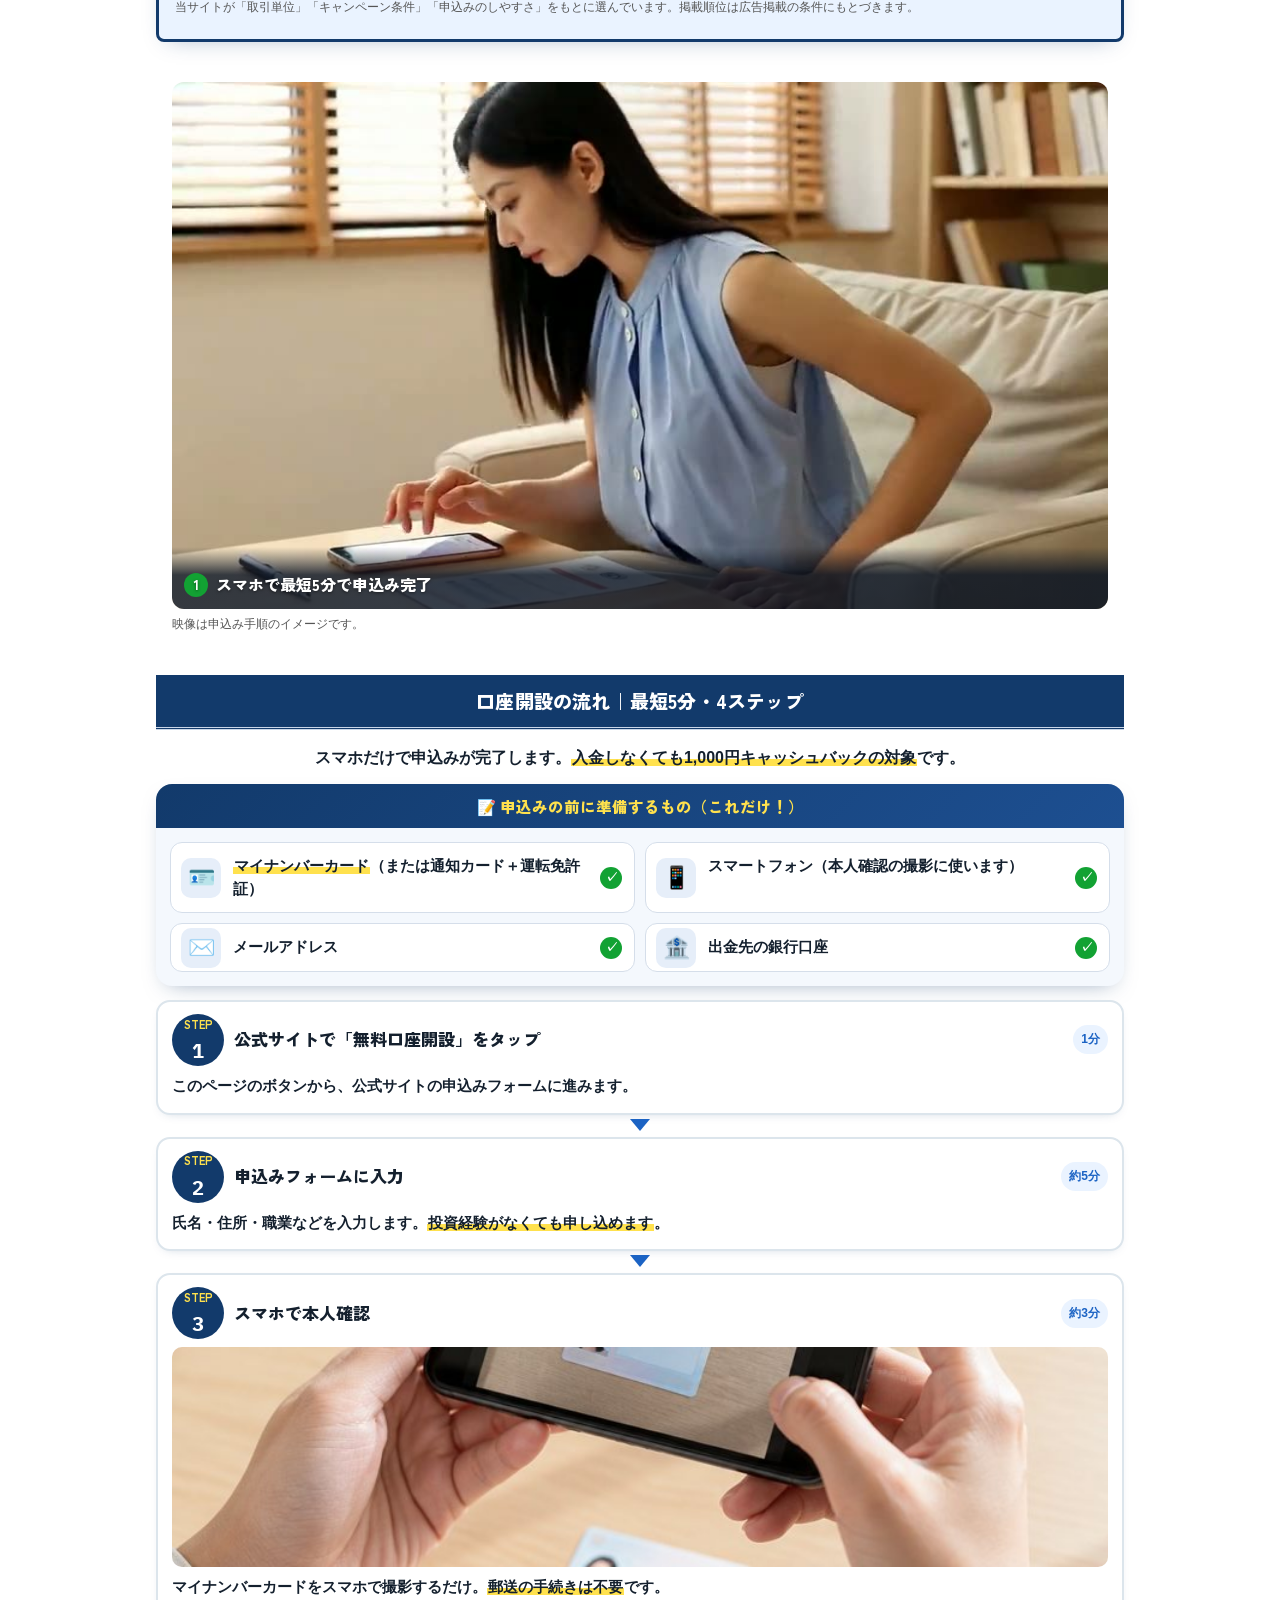
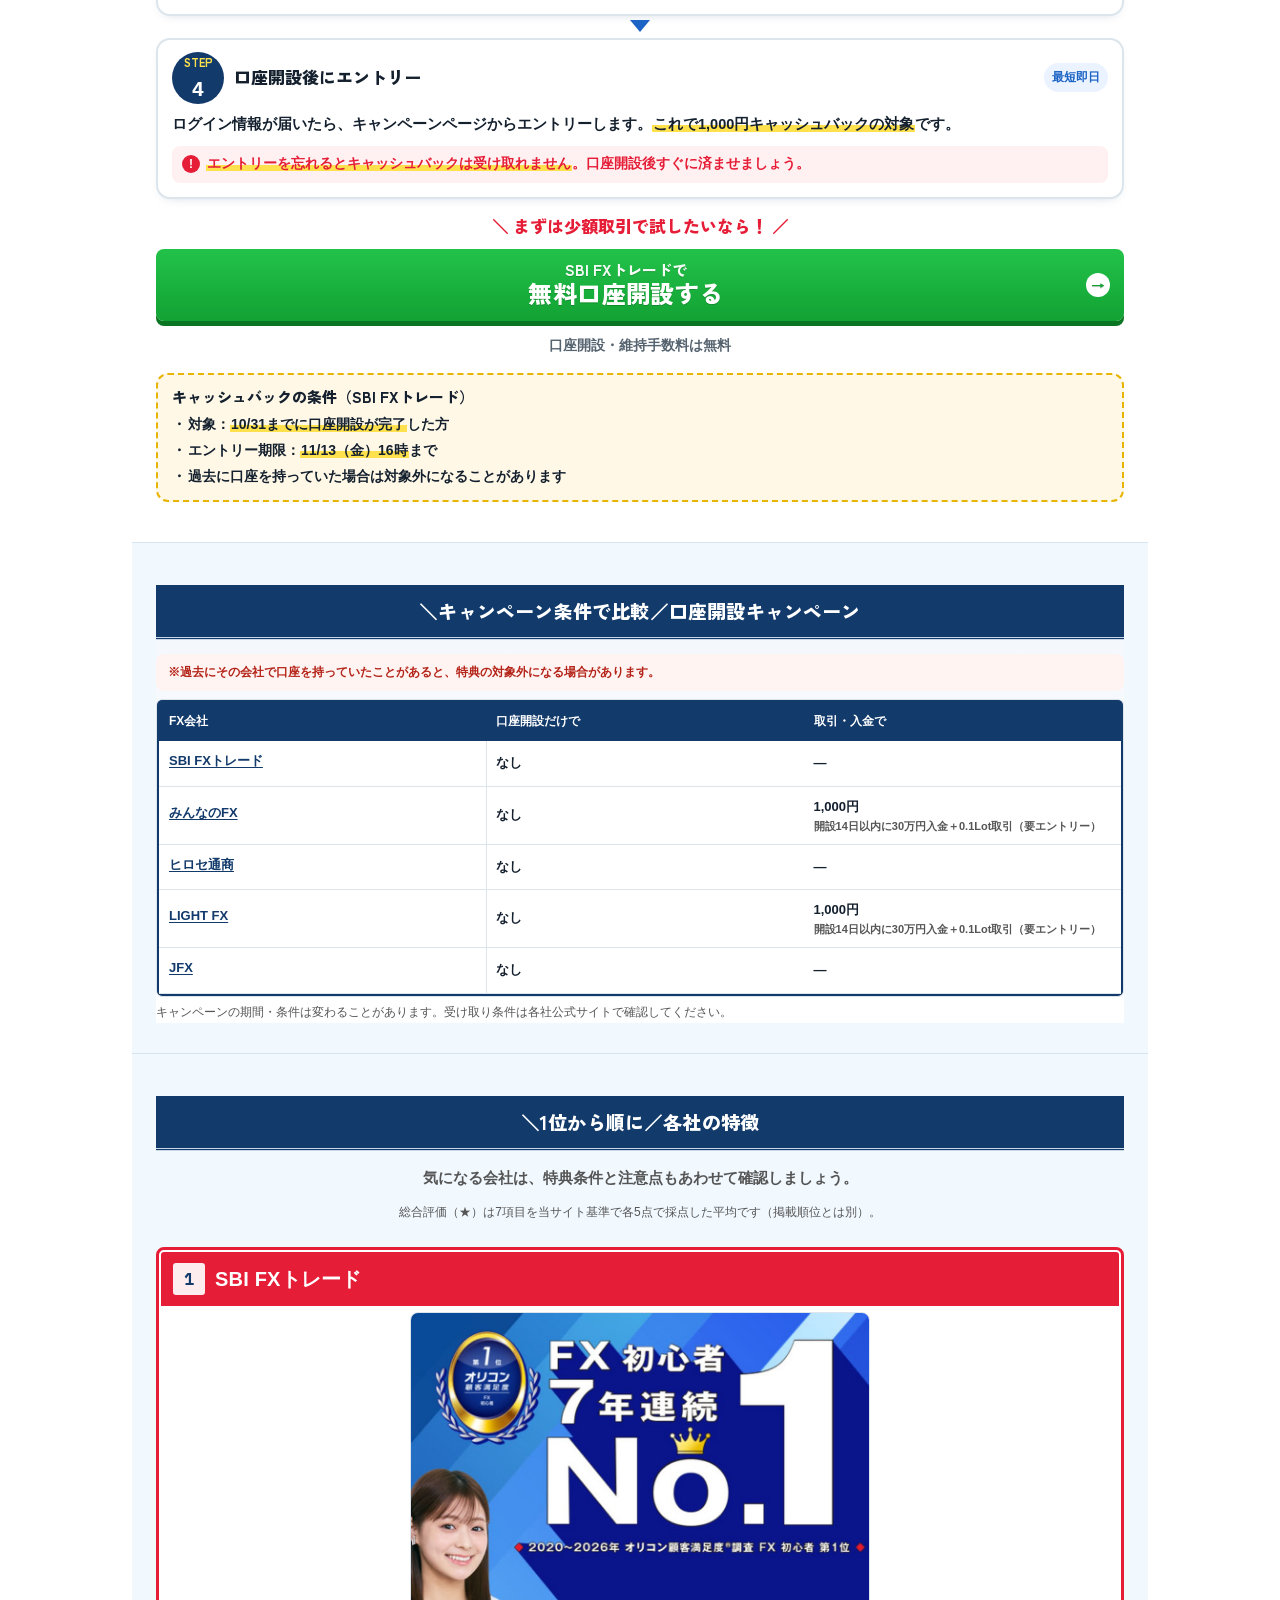
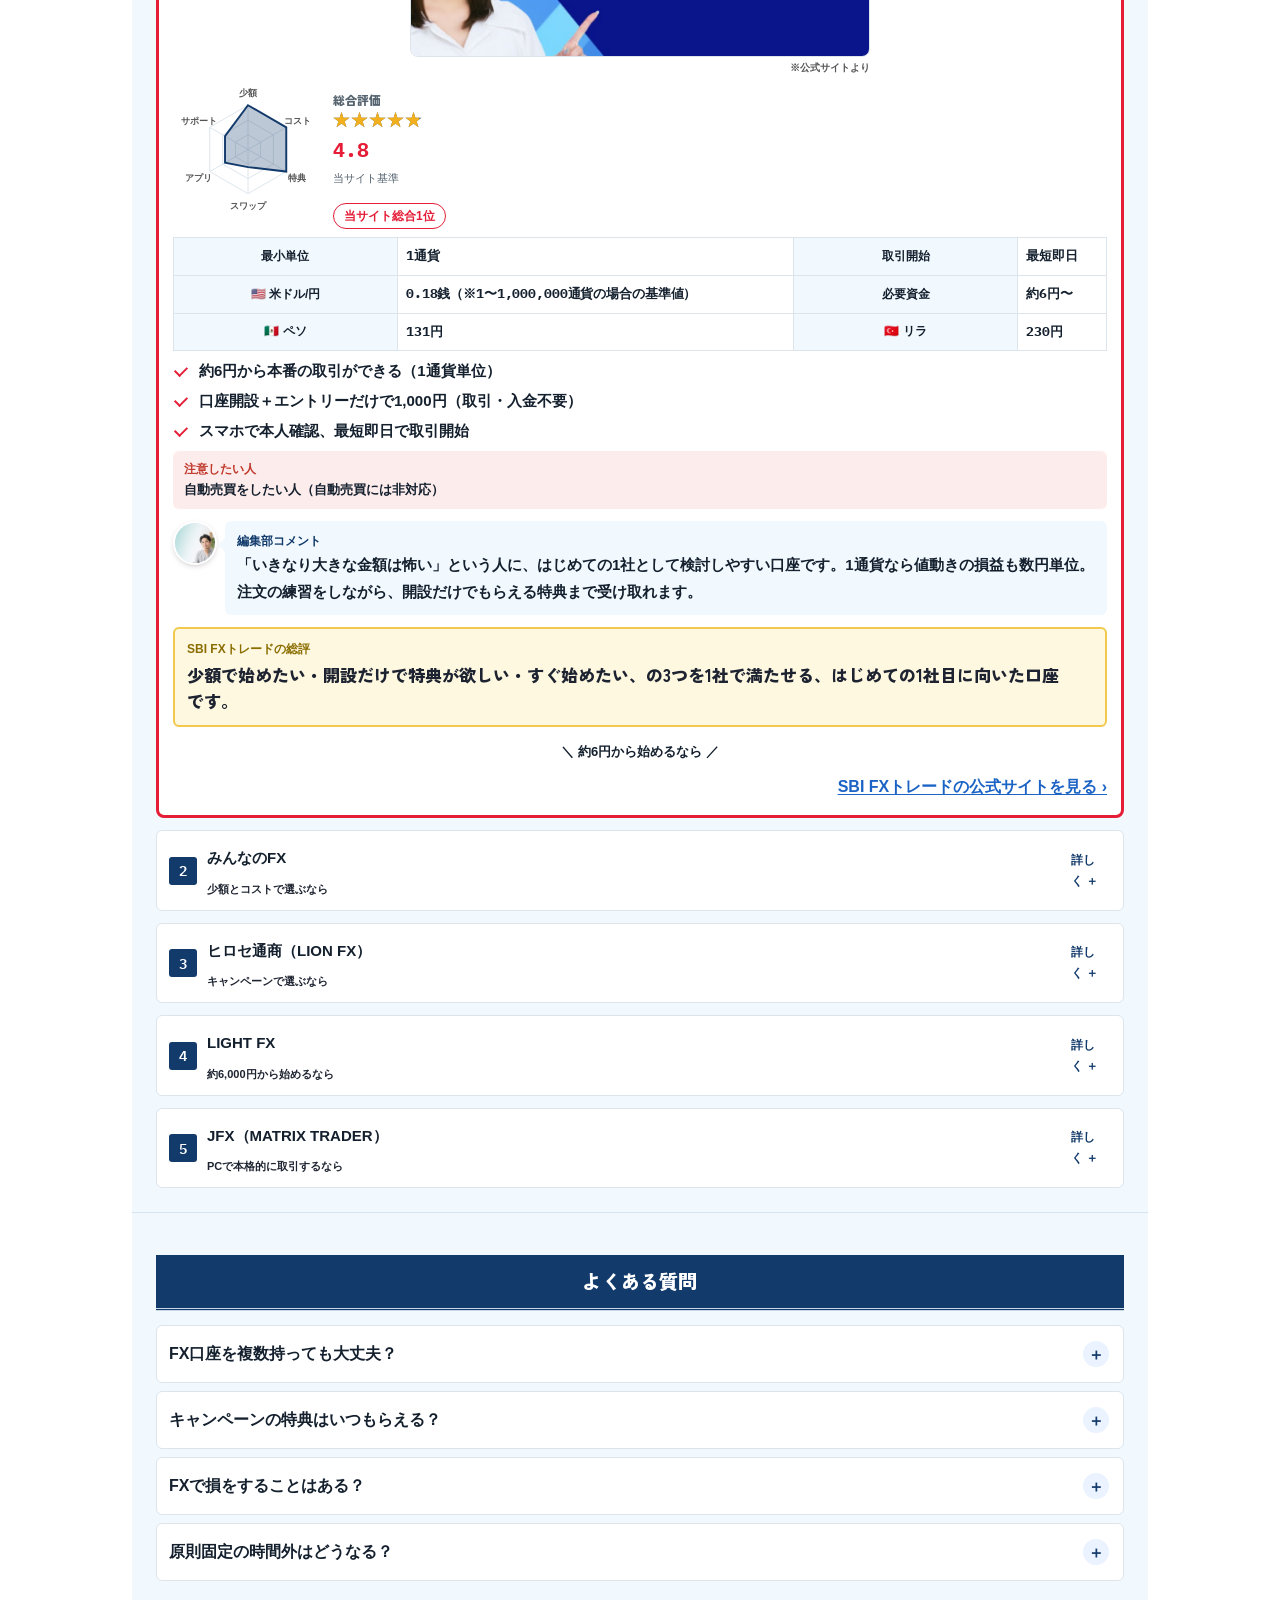
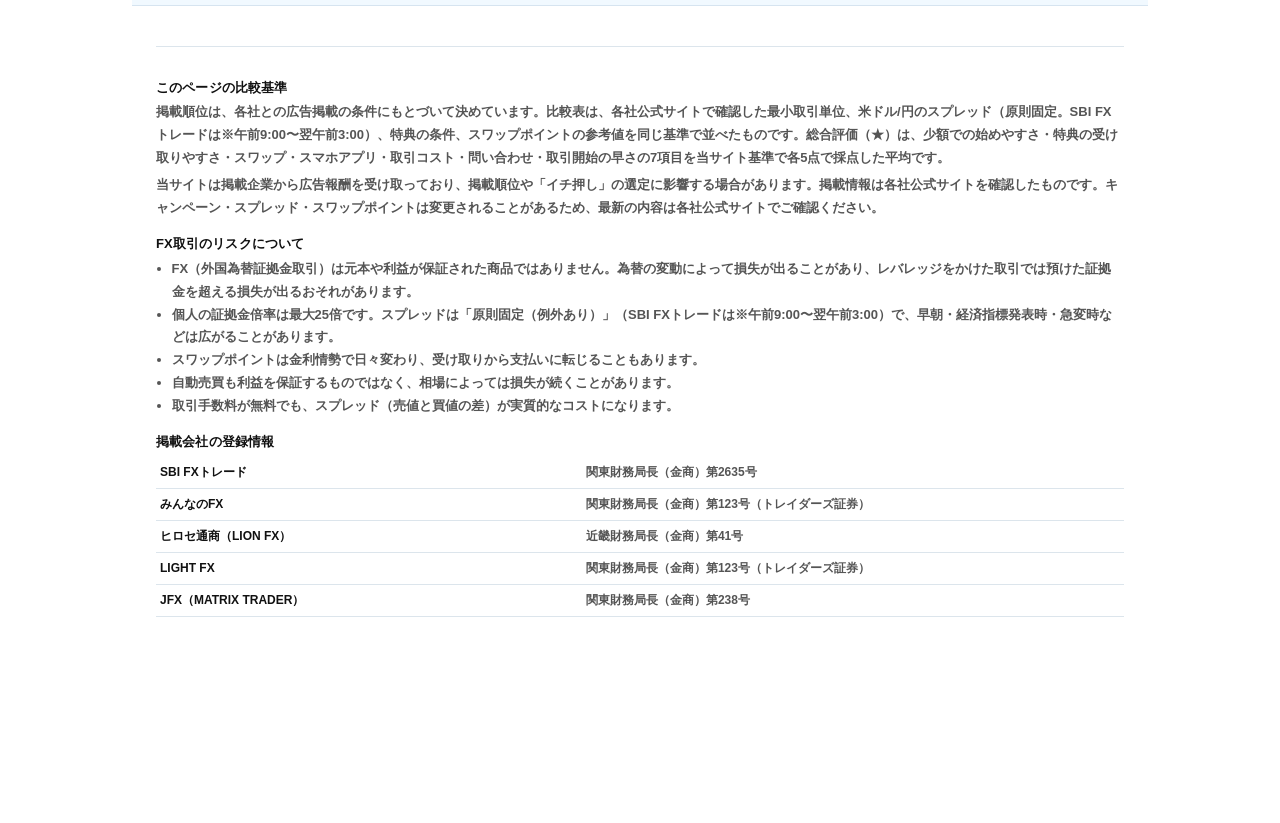
==== commit 035834bb: "通貨ペアのおすすめカードからも「1円動いても損益±1円」を削除 Co-Authored-By: Claude Opus 5.5 <noreply@anthropic.com>" ====
--- a/r-8571d5cd/index.html
+++ b/r-8571d5cd/index.html
@@ -1804,305 +1804,358 @@
 /* 試算の棒は受け取りの見込みなので、損失ライン（--caution）と同じくらい見える濃さに */
 .swap-chart .bar{fill:var(--accent);opacity:.8}
 </style>
-<link rel="stylesheet" href="zukai.css?v=20261021c">
+<link rel="stylesheet" href="zukai.css?v=20261021d">
 </head><body>
 <!-- Google Tag Manager (noscript) -->
 <noscript><iframe src="https://www.googletagmanager.com/ns.html?id=GTM-5BLP3X5V"
 height="0" width="0" style="display:none;visibility:hidden"></iframe></noscript>
 <!-- End Google Tag Manager (noscript) -->
 
-<div id="app"><div class="wrap v-compare2 r2"><header class="r2-head"><span class="r2-brand" data-ff="1">FXくらべ<wbr>帳</span><span class="r2-pr" data-ff="1">PR</span></header>
-    <div class="zk-article zk-arthead" id="zk-arthead"><p class="zk-title" data-ff="1">FX初心者おすすめ<wbr>口座ランキング【2026年10月】</p><p class="zk-pr" data-ff="1">PR 本記事は<wbr>広告を<wbr>含みます</p></div><section class="r2-hero" id="hero" aria-label="ランキング">
+<div id="app"><div class="wrap v-compare2 r2"><header class="r2-head"><span class="r2-brand">FXくらべ帳</span><span class="r2-pr">PR</span></header>
+    <section class="r2-hero" id="hero" aria-label="ランキング">
       <img class="r2-photo" src="img/hero_compare.jpg" alt="" aria-hidden="true">
-      <p class="r2-bubble" data-ff="1">FX、<wbr>どれを<br>選べばいいの？<wbr></p>
+      <p class="r2-bubble">FX、どれを<br>選べばいいの？</p>
       <div class="r2-copy">
-        <p class="r2-ribbon" data-ff="1">2026年10月最新版</p>
-        <p class="r2-sub" data-ff="1">＼FXの<wbr>1社目で<wbr>迷わない！<wbr>／</p>
-        <h1 class="r2-title" style="--span-size:40px" data-ff="1">初心者の<wbr>1社目、<br><span data-ff="1">どこで<wbr>始める？</span></h1>
-        <ul class="r2-badges"><li class="hot" data-ff="1">開設だけで<wbr>1,000円</li><li data-ff="1">約6円から<wbr>試せる<wbr></li><li data-ff="1">最短5分で<wbr>申込み</li></ul>
-        <p class="r2-hero-note" data-ff="1">※SBI FXトレードの<wbr>新規口座開設が<wbr>条件<wbr>（要エントリー）<wbr></p>
+        <p class="r2-ribbon">2026年10月最新版</p>
+        <p class="r2-sub">＼FXの1社目で迷わない！／</p>
+        <h1 class="r2-title" style="--span-size:40px">初心者の1社目、<br><span>どこで始める？</span></h1>
+        <ul class="r2-badges"><li class="hot">開設だけで1,000円</li><li>約6円から試せる</li><li>最短5分で申込み</li></ul>
+        <p class="r2-hero-note">※SBI FXトレードの新規口座開設が条件（要エントリー）</p>
       </div>
-      <p class="r2-deadline r2-band-text" data-ff="1"><b data-ff="1">10/31まで<wbr>（あと<wbr><span class="num" data-days="2026-10-31" data-ff="1">11</span>日）<wbr></b>口座開設＋<wbr>エントリーで<wbr>1,000円キャッシュバック</p>
-    </section><div class="zk-fv-cta" id="zk-fv-cta"><div class="zk-p3" id="zk-pick3"><div class="zk-p3-top"><p class="zk-p3-rib" data-ff="1"><span data-ff="1">👑</span>当サイト イチ押し！<wbr>初心者の<wbr>1社目はここ<wbr></p><div class="zk-p3-in"><p class="zk-p3-or" data-ff="1" style="font-size: 15px !important; line-height: 1.75 !important;">★ オリコン顧客満足度<sup data-ff="1">®</sup> FX初心者 <b data-ff="1">7年連続 第1位</b>※</p><div class="zk-p3-hd"><span class="zk-p3-md" data-ff="1"><b data-ff="1">1</b>位</span><img src="img/lg3/sbifxt.png" alt="SBI FXトレード"></div><img class="zk-p3-bn" src="img/bn4/sbifxt.jpg" alt="SBI FXトレードの公式バナー"><div class="zk-p3-st"><div><span data-ff="1">始めるのに<wbr>必要なお金</span><b data-ff="1">約6円<small data-ff="1">〜</small></b><em data-ff="1">掲載5社で<wbr>最少</em></div><div class="hot"><span data-ff="1">開設した<wbr>人に<i data-ff="1">もれなく</i></span><b data-ff="1">1,000<small data-ff="1">円</small></b><em data-ff="1" style="font-size: 15px !important; line-height: 1.75 !important;">キャッシュバック<wbr>（要エントリー）</em></div></div><a class="r2-btn pulse shine two" href="https://click.j-a-net.jp/2451632/1065459/" rel="sponsored noopener" target="_blank" data-aff="sbifxt" data-place="fv"><span class="b-1" data-ff="1">SBI FXトレードで<wbr></span><span class="b-2" data-ff="1">無料口座開設する</span><span class="arrow" aria-hidden="true" data-ff="1">→</span></a><p class="zk-road-under" data-ff="1">10/31までの<wbr>開設で<wbr>1,000円｜維持費0円・<wbr>スマホ5分</p><p class="zk-p3-note" data-ff="1" style="font-size: 12px !important;">※2020〜2026年 オリコン顧客満足度®調査 FX 初心者 第1位<wbr>（SBI FXトレード公式サイトより）。<wbr>バナーは<wbr>公式サイトより。</p></div></div><div class="zk-p3-grid"><div class="zk-p3-sub"><p class="zk-p3-rk" data-ff="1">2位</p><img src="img/lg3/minfx.png" alt="みんなのFX"><p class="zk-p3-nm" data-ff="1">みんなの<wbr>FX</p><dl><dt data-ff="1">始めるのに<wbr>必要なお金</dt><dd><b data-ff="1">約6,000円〜</b></dd><dt data-ff="1">もらえる<wbr>特典</dt><dd><b data-ff="1">1,000円</b><small data-ff="1">条件：30万円入金＋<wbr>取引</small></dd></dl><a class="zk-p3-btn" href="https://click.j-a-net.jp/2451632/1071851/" rel="sponsored noopener" target="_blank" data-aff="minfx" data-place="pick3" data-ff="1">公式サイト ›</a></div><div class="zk-p3-sub"><p class="zk-p3-rk" data-ff="1">3位</p><img src="img/lg3/hirose.png" alt="ヒロセ通商"><p class="zk-p3-nm" data-ff="1">ヒロセ通商</p><dl><dt data-ff="1">始めるのに<wbr>必要なお金</dt><dd><b data-ff="1">約6,000円〜</b></dd><dt data-ff="1">もらえる<wbr>特典</dt><dd><b data-ff="1">3,000円</b><small data-ff="1">条件：1万円入金＋<wbr>取引</small></dd></dl><a class="zk-p3-btn" href="https://click.j-a-net.jp/2451632/1071850/" rel="sponsored noopener" target="_blank" data-aff="hirose" data-place="pick3" data-ff="1">公式サイト ›</a></div></div><p class="zk-p3-more"><a href="#zk-cmp" data-ff="1">5社をまとめて<wbr>比べる ›</a></p></div></div><div class="zk-article" id="zk-byline"><div class="zk-voice"><img src="img/gen/hero_woman.png" alt=""><p data-ff="1" style="font-size: 15px !important; line-height: 1.75 !important;">FXを<wbr>始めたい！<wbr>でも、<wbr>どこで<wbr>口座を<wbr>作ればいいの？</p></div><div class="zk-voice"><img src="img/gen/hero_woman.png" alt=""><p data-ff="1" style="font-size: 15px !important; line-height: 1.75 !important;">せっかくなら、<wbr>少額から<wbr>始められて<wbr>特典もある<wbr>所がいい！</p></div><div class="zk-guide" id="zk-guide"><p class="zk-guide-t" data-ff="1"><span data-ff="1">FX口座えらびで<wbr></span>見るのは<wbr><em data-ff="1">3つだけ</em></p><ol><li><span class="zk-gn" data-ff="1">1</span><div><b data-ff="1">始めるのに<wbr>必要なお金</b><p data-ff="1" style="font-size: 15px !important; line-height: 1.75 !important;">少ないほど<wbr>気軽に<wbr>試せます。<wbr>会社によって<wbr><mark data-ff="1">約6円〜約6,000円</mark>と<wbr>差があります。</p></div></li><li><span class="zk-gn" data-ff="1">2</span><div><b data-ff="1">取引にかかる<wbr>コスト</b><p data-ff="1" style="font-size: 15px !important; line-height: 1.75 !important;">売り<wbr>買いのたびにかかる<wbr>手数料のようなお金。<wbr><mark data-ff="1">1,000通貨<wbr>（約15万円分）<wbr>で<wbr>約2円</mark>が<wbr>目安です。</p></div></li><li><span class="zk-gn" data-ff="1">3</span><div><b data-ff="1">もらえる<wbr>特典</b><p data-ff="1" style="font-size: 15px !important; line-height: 1.75 !important;"><mark data-ff="1">口座を<wbr>開くだけでもらえるか</mark>⁠、<wbr>入金や<wbr>取引が<wbr>必要かで、<wbr>受け<wbr>取りやすさが<wbr>変わります。</p></div></li></ol><p class="zk-guide-c" data-ff="1" style="font-size: 15px !important; line-height: 1.75 !important;">この<wbr>3つで<wbr>掲載5社を<wbr>比べると、<wbr><b data-ff="1">3つとも<wbr>◎は<wbr>SBI FXトレードだけ</b>でした。</p></div><nav class="zk-toc"><p class="zk-toc-t" data-ff="1">目次</p><ol id="zk-toc-list"><li><a href="#terms" data-ff="1">知っておくと<wbr>安心な<wbr>言葉5つ</a></li><li><a href="#zk-money" data-ff="1">始めるのに<wbr>必要なお金</a></li><li><a href="#top3" data-ff="1">FX口座ランキング1位</a></li><li><a href="#details" data-ff="1">各社の<wbr>特徴</a></li><li><a href="#zk-score" data-ff="1">5つの<wbr>項目で<wbr>5社を<wbr>比べると</a></li><li><a href="#can" data-ff="1" style="font-size: 15px !important; line-height: 1.75 !important;">はじめてでも<wbr>始めやすい<wbr>3つの<wbr>ポイント</a></li><li><a href="#future2" data-ff="1" style="font-size: 15px !important; line-height: 1.75 !important;">FXを<wbr>始めると、<wbr>毎日がこう<wbr>変わる</a></li><li class="more"><a href="#zk-pair" data-ff="1" style="font-size: 15px !important; line-height: 1.75 !important;">最初はどの<wbr>国のお金で<wbr>取引する？</a></li><li class="more"><a href="#demo" data-ff="1" style="font-size: 15px !important; line-height: 1.75 !important;">操作は<wbr>スマホでかんたん<wbr>4ステップ</a></li><li class="more"><a href="#road" data-ff="1" style="font-size: 15px !important; line-height: 1.75 !important;">はじめての<wbr>FX｜簡単3ステップ</a></li><li class="more"><a href="#apply" data-ff="1" style="font-size: 15px !important; line-height: 1.75 !important;">口座開設の<wbr>流れ<wbr>｜最短5分・<wbr>4ステップ</a></li><li class="more"><a href="#zk-merit" data-ff="1">FXの<wbr>メリットと<wbr>注意点</a></li><li class="more"><a href="#camp" data-ff="1">口座開設キャンペーン</a></li><li class="more"><a href="#faq" data-ff="1">よくある<wbr>質問</a></li><li class="more"><a href="#zk-search" data-ff="1">あなたに<wbr>合った<wbr>FX会社を<wbr>探す</a></li></ol><button type="button" class="zk-toc-more" onclick="this.previousElementSibling.classList.add('all');this.remove()" data-ff="1">目次をすべて<wbr>見る<wbr>（15項目）<wbr>▼</button></nav></div><section class="sec r2-terms" id="terms">
-    <h2 class="sec-h center" data-ff="1">知っておくと<wbr>安心な<wbr>言葉5つ<wbr></h2>
-    <p class="r2-lead" data-ff="1"><mark class="r2-mk" data-ff="1">取引にかかる<wbr>コスト・<wbr>始めるのに<wbr>必要なお金</mark>など、<wbr>この<wbr>ページに<wbr>出てくる<wbr>言葉をかんたんに<wbr>説明します。<wbr></p>
-    <div class="tm-list"><article class="tm-card">
-      <p class="tm-t" data-ff="1"><span class="tm-no num" data-ff="1">1</span>どの<wbr>国のお金を<wbr>取引するか<wbr>（通貨ペア）<wbr></p>
-      <p class="tm-d" data-ff="1" style="font-size: 15px !important; line-height: 1.75 !important;">米ドル/円のように、<wbr><mark class="r2-mk" data-ff="1">2つの<wbr>通貨を<wbr>セットで<wbr>取引</mark>します。<wbr></p>
-      <p class="tm-ex" data-ff="1" style="font-size: 15px !important; line-height: 1.75 !important;"><b data-ff="1">たとえば<wbr></b>米ドル/円を<wbr>「買う」<wbr>＝円を<wbr>出して<wbr>米ドルを<wbr>買うこと。</p></article><article class="tm-card">
-      <p class="tm-t" data-ff="1"><span class="tm-no num" data-ff="1">2</span>取引にかかる<wbr>コスト<wbr>（スプレッド）<wbr></p>
-      <p class="tm-d" data-ff="1" style="font-size: 15px !important; line-height: 1.75 !important;">買うときの<wbr>値段と<wbr>売るときの<wbr>値段の<wbr><mark class="r2-mk" data-ff="1">差</mark>のこと。<wbr>取引するたびにかかる、<wbr>手数料のようなお金です。<wbr>小さいほど<wbr>有利です。<wbr></p>
-      <p class="tm-ex" data-ff="1" style="font-size: 15px !important; line-height: 1.75 !important;"><b data-ff="1">たとえば<wbr></b>米ドル/円が<wbr>0.2銭なら、<wbr>1,000通貨<wbr>（約15万円分）<wbr>の<wbr>取引で<wbr>約2円。</p></article><article class="tm-card">
-      <p class="tm-t" data-ff="1"><span class="tm-no num" data-ff="1">3</span>始めるのに<wbr>必要なお金<wbr>（証拠金・<wbr>レバレッジ）<wbr></p>
-      <p class="tm-d" data-ff="1" style="font-size: 15px !important; line-height: 1.75 !important;">取引のために<wbr>預けるお金が<wbr><mark class="r2-mk" data-ff="1">証拠金</mark>⁠。<wbr>国内FXでは<wbr>預けたお金の<wbr><mark class="r2-mk" data-ff="1">最大25倍</mark>まで<wbr>取引できます<wbr>（レバレッジ）。<wbr></p>
-      <p class="tm-ex" data-ff="1" style="font-size: 15px !important; line-height: 1.75 !important;"><b data-ff="1">たとえば<wbr></b>1通貨<wbr>（約150円分）<wbr>の<wbr>取引に<wbr>必要なお金は<wbr>約6円。</p></article></div><details class="tm-more"><summary data-ff="1">ほかの<wbr>用語も<wbr>見る<wbr>（2語）<wbr></summary><div class="tm-list"><article class="tm-card">
-      <p class="tm-t" data-ff="1"><span class="tm-no num" data-ff="1">4</span>1回に<wbr>取引する<wbr>量<wbr>（取引単位）<wbr></p>
-      <p class="tm-d" data-ff="1" style="font-size: 15px !important; line-height: 1.75 !important;">1回の<wbr>注文でやりとりする<wbr>通貨の<wbr>量です。<wbr><mark class="r2-mk" data-ff="1">量が<wbr>少ないほど、<wbr>少ないお金で<wbr>始められます</mark>。</p>
-      <p class="tm-ex" data-ff="1" style="font-size: 15px !important; line-height: 1.75 !important;"><b data-ff="1">たとえば<wbr></b>1通貨なら、<wbr>値動きによる<wbr>損益は<wbr>数銭〜数円です。</p></article><article class="tm-card">
-      <p class="tm-t" data-ff="1"><span class="tm-no num" data-ff="1">5</span>損失を<wbr>止める<wbr>自動決済<wbr>（ロスカット）<wbr></p>
-      <p class="tm-d" data-ff="1" style="font-size: 15px !important; line-height: 1.75 !important;">損失が<wbr>一定の<wbr>水準を<wbr>超えると、<wbr><mark class="r2-mk" data-ff="1">自動で<wbr>決済される<wbr>仕組み</mark>⁠。<wbr>損失が<wbr>大きくなりすぎるのを<wbr>防ぎます。<wbr></p>
-      <p class="tm-ex" data-ff="1" style="font-size: 15px !important; line-height: 1.75 !important;"><b data-ff="1">たとえば<wbr></b>相場が<wbr>急に<wbr>動いたときは、<wbr>証拠金を<wbr>上回る<wbr>損失が<wbr>出ることもあります。</p></article></div></details>
-    <p class="fine" data-ff="1">数値は<wbr>2026年9月時点の<wbr>各社公表の<wbr>参考値です。<wbr>取引コスト<wbr>（スプレッド）<wbr>は<wbr>原則固定<wbr>（例外あり）<wbr>です。<wbr>SBI FXトレードの<wbr>原則固定は<wbr>※午前9:00〜翌午前3:00。</p></section><section class="sec zk" id="zk-money"><p class="zk-eb" data-ff="1">比べる<wbr>前に、<wbr>まずここ<wbr></p><h2 class="zk-h" data-ff="1">始めるのに<wbr>必要なお金</h2><p class="zk-lead zk-ml" data-ff="1" style="font-size: 15px !important; line-height: 1.75 !important;">FXは、<wbr>口座に<wbr><mark data-ff="1">預けたお金</mark>の<wbr>範囲で<wbr>取引します。<br>いちばん<wbr>少ない<wbr>量で<wbr>始めるときに<wbr>必要なお金は、<wbr>会社によってこれだけ<wbr>違います。</p><div class="zk-mc2s"><div class="zk-mc2 best"><p class="zk-mc2-tag" data-ff="1">いちばん<wbr>少ない</p><p class="zk-mc2-nm"><img src="img/lg3/sbifxt.png" alt="SBI FXトレード"></p><p class="zk-mc2-l" data-ff="1">始めるのに<wbr>必要なお金</p><p class="zk-mc2-v" data-ff="1">約6円<small data-ff="1">〜</small></p><div class="zk-pic"><span class="zk-coin c5" data-ff="1">5</span><span class="zk-coin c1" data-ff="1">1</span><span class="zk-pic-l" data-ff="1">5円玉＋<wbr>1円玉</span></div></div><div class="zk-mc2"><p class="zk-mc2-nm"><b data-ff="1">ほかの<wbr>4社</b><small data-ff="1" style="font-size: 12px !important;">みんなの<wbr>FX・<wbr>ヒロセ通商・<wbr>LIGHT FX・<wbr>JFX</small></p><p class="zk-mc2-l" data-ff="1">始めるのに<wbr>必要なお金</p><p class="zk-mc2-v" data-ff="1">約6,000円<small data-ff="1">〜</small></p><div class="zk-pic"><span class="zk-bill" data-ff="1">千円</span><span class="zk-bill" data-ff="1">千円</span><span class="zk-bill" data-ff="1">千円</span><span class="zk-bill" data-ff="1">千円</span><span class="zk-bill" data-ff="1">千円</span><span class="zk-bill" data-ff="1">千円</span><span class="zk-pic-l" data-ff="1">千円札 6枚</span></div></div></div><p class="zk-mratio" data-ff="1">SBI FXトレードなら、<wbr>ほかの<wbr>会社の<wbr><b data-ff="1">約1,000分の<wbr>1</b>のお金から<wbr>始められます</p><p class="zk-pl-msg" data-ff="1">まずは<wbr><mark data-ff="1">少ないお金で<wbr>注文の<wbr>練習</mark>をして、<wbr>慣れたら<wbr>少しずつ<wbr>増やせます。<wbr></p><details class="zk-qtyd"><summary data-ff="1">取引する<wbr>量ごとの<wbr>目安を<wbr>見る<wbr></summary><div class="zk-tbl-wrap"><table class="zk-qty"><thead><tr><th data-ff="1">取引する<wbr>量</th><th data-ff="1">必要なお金</th></tr></thead><tbody><tr class="sbi"><th data-ff="1">約150円分<small data-ff="1">（1通貨）</small></th><td data-ff="1">約6円</td></tr><tr class="sbi"><th data-ff="1">約1.5万円分<small data-ff="1">（100通貨）</small></th><td data-ff="1">約600円</td></tr><tr><th data-ff="1">約15万円分<small data-ff="1">（1,000通貨）</small></th><td data-ff="1">約6,000円</td></tr><tr><th data-ff="1">約150万円分<small data-ff="1">（10,000通貨）</small></th><td data-ff="1">約6万円</td></tr></tbody></table></div><p class="zk-fine" data-ff="1" style="font-size: 12px !important;">ピンクの<wbr>行の<wbr>量で<wbr>取引できるのは、<wbr>掲載5社では<wbr>SBI FXトレードだけ<wbr>（1通貨単位）<wbr>です。</p></details><p class="zk-fine" data-ff="1" style="font-size: 12px !important;">※米ドル/円＝150円・<wbr>レバレッジ25倍で<wbr>計算した<wbr>目安。<wbr>お札・<wbr>硬貨の<wbr>絵は<wbr>イメージです。<wbr></p><div class="zk-road-cta" id="zk-mn-cta"><p class="zk-mn-lead" data-ff="1">＼ 約6円から<wbr>試せるのは SBI FXトレード ／</p><a class="r2-btn pulse shine two" href="https://click.j-a-net.jp/2451632/1065459/" rel="sponsored noopener" target="_blank" data-aff="sbifxt" data-place="money"><span class="b-1" data-ff="1">SBI FXトレードで<wbr></span><span class="b-2" data-ff="1">無料口座開設する</span><span class="arrow" aria-hidden="true" data-ff="1">→</span></a></div></section><section class="sec r2-worry" id="worry" hidden="">
-    <h2 class="sec-h center" data-ff="1">FX口座選び、<wbr>こんなことで<wbr>迷っていませんか？<wbr></h2>
-    <div class="wr-chat"><div class="wr-row you first"><span class="wr-av"><img src="img/gen/hero_woman.png" alt=""><em data-ff="1">相談者</em></span><div class="wr-b" data-ff="1" style="font-size: 15px !important; line-height: 1.75 !important;">FXを<wbr>始めてみたいけど、<wbr>どの<wbr>会社を<wbr>選べばいいのかわからなくて<wbr>…</div></div><div class="wr-row you"><span class="wr-av is-empty"></span><div class="wr-b" data-ff="1" style="font-size: 15px !important; line-height: 1.75 !important;">比較サイトを<wbr>見ても、<wbr>情報が<wbr>多すぎて<wbr>結局決められないんです</div></div><div class="wr-row you"><span class="wr-av is-empty"></span><div class="wr-b" data-ff="1" style="font-size: 15px !important; line-height: 1.75 !important;">いきなり<wbr>大きなお金を<wbr>入れて、<wbr>損をするのもこわいし<wbr>…</div></div><div class="wr-row ed first"><span class="wr-av"><img src="img/gen/hero_man.png" alt=""><em data-ff="1">編集部</em></span><div class="wr-b" data-ff="1" style="font-size: 15px !important; line-height: 1.75 !important;">はじめてなら<wbr>大丈夫です！<wbr>全部を<wbr>比べる<wbr>必要はありません。</div></div><div class="wr-row ed"><span class="wr-av is-empty"></span><div class="wr-b" data-ff="1" style="font-size: 15px !important; line-height: 1.75 !important;">見る<wbr>ポイントは<mark class="r2-mk" data-ff="1">この<wbr>3つだけ</mark>です。<wbr><ol class="wr-list"><li data-ff="1" style="font-size: 15px !important; line-height: 1.75 !important;">少額<wbr>（1通貨）<wbr>から<wbr>始められるか<wbr></li><li data-ff="1" style="font-size: 15px !important; line-height: 1.75 !important;">キャンペーンの<wbr>条件がかんたんか<wbr></li><li data-ff="1">スマホで<wbr>申込みがすぐ<wbr>終わるか</li></ol></div></div><div class="wr-row you first"><span class="wr-av"><img src="img/gen/hero_woman.png" alt=""><em data-ff="1">相談者</em></span><div class="wr-b" data-ff="1">それなら<wbr>私にも<wbr>選べそう！</div></div></div>
-    <a class="wr-next" href="#top3" data-ff="1">初心者向け<wbr>FX口座 <mark class="r2-mk" data-ff="1">TOP3</mark> はこちら ▼</a></section><section class="r2-top3" id="top3">
-      <h2 class="r2-h" data-ff="1"><span class="r2-h-sub" data-ff="1">＼これから<wbr>FXを<wbr>始める<wbr>人に、<wbr>今月いちばんおすすめ／</span>FX口座ランキング<em data-ff="1">1位</em></h2>
+      <p class="r2-deadline r2-band-text"><b>10/31まで（あと<span class="num" data-days="2026-10-31">11</span>日）</b>口座開設＋エントリーで1,000円キャッシュバック</p>
+    </section><section class="sec r2-worry" id="worry">
+    <h2 class="sec-h center">FX口座選び、こんなことで迷っていませんか？</h2>
+    <div class="wr-chat"><div class="wr-row you first"><span class="wr-av"><img src="img/gen/hero_woman.png" alt=""><em>相談者</em></span><div class="wr-b">FXを始めてみたいけど、どの会社を選べばいいのかわからなくて…</div></div><div class="wr-row you"><span class="wr-av is-empty"></span><div class="wr-b">比較サイトを見ても、情報が多すぎて結局決められないんです</div></div><div class="wr-row you"><span class="wr-av is-empty"></span><div class="wr-b">いきなり大きなお金を入れて、損をするのもこわいし…</div></div><div class="wr-row ed first"><span class="wr-av"><img src="img/gen/hero_man.png" alt=""><em>編集部</em></span><div class="wr-b">はじめてなら大丈夫です！全部を比べる必要はありません。</div></div><div class="wr-row ed"><span class="wr-av is-empty"></span><div class="wr-b">見るポイントは<mark class="r2-mk">この3つだけ</mark>です。<ol class="wr-list"><li>少額（1通貨）から始められるか</li><li>キャンペーンの条件がかんたんか</li><li>スマホで申込みがすぐ終わるか</li></ol></div></div><div class="wr-row you first"><span class="wr-av"><img src="img/gen/hero_woman.png" alt=""><em>相談者</em></span><div class="wr-b">それなら私にも選べそう！</div></div></div>
+    <a class="wr-next" href="#top3">初心者向けFX口座 <mark class="r2-mk">TOP3</mark> はこちら ▼</a></section><section class="r2-top3" id="top3">
+      <h2 class="r2-h"><span class="r2-h-sub">＼これからFXを始める人に、今月いちばんおすすめ／</span>FX口座ランキング<em>1位</em></h2>
       <article class="r2-pick">
-        <p class="r2-pick-label" data-ff="1">当サイトイチ押し！<wbr></p>
-        <p class="r2-award-bar" data-ff="1"><span aria-hidden="true" data-ff="1">★</span>オリコン顧客満足度® FX初心者 7年連続 第1位※</p>
+        <p class="r2-pick-label">当サイトイチ押し！</p>
+        <p class="r2-award-bar"><span aria-hidden="true">★</span>オリコン顧客満足度® FX初心者 7年連続 第1位※</p>
         <div class="r2-pick-body">
-          <figure class="r2-banner"><img src="img/bn4/sbifxt.jpg" alt="SBI FXトレードの公式サイト" loading="lazy"><figcaption data-ff="1">※公式サイトより</figcaption></figure>
+          <figure class="r2-banner"><img src="img/bn4/sbifxt.jpg" alt="SBI FXトレードの公式サイト" loading="lazy"><figcaption>※公式サイトより</figcaption></figure>
           <div class="r2-pick-main">
-            <p class="r2-pick-name" data-ff="1"><span class="r2-rank num" data-ff="1">1</span>SBI FXトレード</p>
-            <p class="r2-perk"><span class="r2-perk-l" data-ff="1">取引なしでもらえる<wbr></span><span class="r2-perk-amt num" data-ff="1">1,000<small data-ff="1">円</small></span><span class="r2-perk-cb" data-ff="1">キャッシュバック</span></p><p class="r2-perk-c zk-cond" data-ff="1" style="font-size: 15px !important; line-height: 1.75 !important;">条件：口座開設後に<wbr>エントリーするだけ。<wbr>取引・<wbr>入金は<wbr>不要</p>
-            <p class="r2-pick-catch" data-ff="1" style="font-size: 15px !important; line-height: 1.75 !important;">1社目に<wbr>選ぶならここ。<wbr><mark class="r2-mk" data-ff="1">約6円から<wbr>本番の<wbr>取引</mark>ができるのは、<wbr>掲載5社でここだけです。<wbr></p>
+            <p class="r2-pick-name"><span class="r2-rank num">1</span>SBI FXトレード</p>
+            <p class="r2-perk"><span class="r2-perk-l">取引なしでもらえる</span><span class="r2-perk-amt num">1,000<small>円</small></span><span class="r2-perk-cb">キャッシュバック</span></p>
+            <p class="r2-pick-catch">1社目に選ぶならここ。<mark class="r2-mk">約6円から本番の取引</mark>ができるのは、掲載5社でここだけです。</p>
           </div>
         </div>
-        <p class="r2-micro" data-ff="1">迷ったら、<wbr>この<wbr>1社から<wbr>始めれば<wbr>OK！<wbr></p>
-        <a class="r2-btn pulse shine two" href="https://click.j-a-net.jp/2451632/1065459/" rel="sponsored noopener" target="_blank" data-aff="sbifxt" data-place="top1"><span class="b-1" data-ff="1">SBI FXトレードで<wbr></span><span class="b-2" data-ff="1">無料口座開設する</span><span class="arrow" aria-hidden="true" data-ff="1">→</span></a>
-        <p class="r2-under" data-ff="1">口座開設・<wbr>維持手数料は<wbr>無料</p>
-        <ul class="r2-checks"><li data-ff="1">約6円から<wbr>取引できる<wbr>（1通貨単位で<wbr>注文できる）<wbr></li><li data-ff="1">スマホで<wbr>最短5分で<wbr>申込み。<wbr>最短即日で<wbr>取引開始</li></ul>
-        <p class="r2-perk-c" data-ff="1" style="font-size: 15px !important; line-height: 1.75 !important;">※2020〜2026年 オリコン顧客満足度®調査 FX 初心者 第1位<wbr>（SBI FXトレード公式サイトより）<wbr></p>
+        <p class="r2-micro">迷ったら、この1社から始めればOK！</p>
+        <a class="r2-btn pulse shine two" href="https://click.j-a-net.jp/2451632/1065459/" rel="sponsored noopener" target="_blank" data-aff="sbifxt" data-place="top1"><span class="b-1">SBI FXトレードで</span><span class="b-2">無料口座開設する</span><span class="arrow" aria-hidden="true">→</span></a>
+        <p class="r2-under">口座開設・維持手数料は無料</p>
+        <ul class="r2-checks"><li>約6円から取引できる（1通貨単位で注文できる）</li><li>スマホで最短5分で申込み。最短即日で取引開始</li></ul>
+        <p class="r2-perk-c">※条件：口座開設後にエントリーするだけ。取引・入金は不要</p><p class="r2-perk-c">※2020〜2026年 オリコン顧客満足度®調査 FX 初心者 第1位（SBI FXトレード公式サイトより）</p>
       </article>
-      
-      <div class="zk-cmp-wrap" id="zk-cmp"><p class="zk-cmp-h" data-ff="1"><span data-ff="1">＼2位以下もまとめて<wbr>比べる／</span>5社の<wbr>比較表</p><p class="zk-cmp-cap" data-ff="1">おすすめ<wbr>FX口座ランキング<wbr>（全5社）<wbr></p><p class="zk-cmpx-hint" data-ff="1">← 横に<wbr>スクロールして<wbr>比べられます →</p><div class="zk-cmpx-sc"><table class="zk-cmpx"><thead><tr><th data-ff="1">FX会社</th><th data-ff="1">総合</th><th data-ff="1">始めるのに<br>必要なお金</th><th data-ff="1">取引の<br>コスト</th><th data-ff="1">通貨の<br>種類</th><th data-ff="1">口座開設キャンペーン</th><th data-ff="1">公式ページ</th></tr></thead><tbody><tr class="no1"><th><span class="zk-rb q1" data-ff="1">1</span><img src="img/lg3/sbifxt.png" alt="SBI FXトレード"><em data-ff="1">SBI FXトレード</em></th><td><span class="zk-mk s5" aria-label="◎"></span><span class="zk-mv" data-ff="1">イチ押し</span></td><td><span class="zk-mk s5" aria-label="◎"></span><span class="zk-mv" data-ff="1">約6円</span><small data-ff="1">1通貨から</small></td><td><span class="zk-mk s5" aria-label="◎"></span><span class="zk-mv" data-ff="1">約1.8円</span><small data-ff="1">約15万円分の<wbr>取引で<wbr></small><small class="zk-cnote" data-nowbr="" data-ff="1">米ドル/円<span class="zk-nw" data-ff="1">0.18銭</span><span class="zk-nw" data-ff="1">※1〜</span><span class="zk-nw" data-ff="1">1,000,000</span>通貨の場合の<span class="zk-nw" data-ff="1">基準値</span></small></td><td><span class="zk-mk s4" aria-label="○"></span><span class="zk-mv" data-ff="1">34種類</span></td><td class="zk-cp"><b data-ff="1">開設した<wbr>人はもれなく<wbr>1,000円キャッシュバック！<wbr></b><small data-ff="1">口座開設＋<wbr>エントリーだけ。<wbr>取引・<wbr>入金は<wbr>不要</small></td><td><a class="zk-ob" href="https://click.j-a-net.jp/2451632/1065459/" rel="sponsored noopener" target="_blank" data-aff="sbifxt" data-place="cmp_top" data-ff="1">無料<br>口座開設</a></td></tr><tr><th><span class="zk-rb q2" data-ff="1">2</span><img src="img/lg3/minfx.png" alt="みんなのFX"><em data-ff="1">みんなの<wbr>FX</em></th><td><span class="zk-mk s4" aria-label="○"></span><span class="zk-mv" data-ff="1">おすすめ</span></td><td><span class="zk-mk s4" aria-label="○"></span><span class="zk-mv" data-ff="1">約6,000円</span><small data-ff="1">1,000通貨から</small></td><td><span class="zk-mk s5" aria-label="◎"></span><span class="zk-mv" data-ff="1">約2円</span><small data-ff="1">約15万円分の<wbr>取引で</small></td><td><span class="zk-mk s5" aria-label="◎"></span><span class="zk-mv" data-ff="1">51種類</span></td><td class="zk-cp"><b data-ff="1">1,000円キャッシュバック</b><small data-ff="1">条件：開設14日以内に<wbr>30万円入金＋<wbr>1,000通貨取引</small></td><td><a class="zk-ob" href="https://click.j-a-net.jp/2451632/1071851/" rel="sponsored noopener" target="_blank" data-aff="minfx" data-place="cmp_top" data-ff="1">公式<br>サイト</a></td></tr><tr><th><span class="zk-rb q3" data-ff="1">3</span><img src="img/lg3/hirose.png" alt="ヒロセ通商"><em data-ff="1">ヒロセ通商</em></th><td><span class="zk-mk s4" aria-label="○"></span><span class="zk-mv" data-ff="1">おすすめ</span></td><td><span class="zk-mk s4" aria-label="○"></span><span class="zk-mv" data-ff="1">約6,000円</span><small data-ff="1">1,000通貨から</small></td><td><span class="zk-mk s4" aria-label="○"></span><span class="zk-mv" data-ff="1">約2円</span><small data-ff="1">約15万円分の<wbr>取引で</small></td><td><span class="zk-mk s5" aria-label="◎"></span><span class="zk-mv" data-ff="1">57種類</span></td><td class="zk-cp"><b data-ff="1">3,000円キャッシュバック</b><small data-ff="1">条件：ポンド/円15万通貨の<wbr>取引＋<wbr>1万円以上の<wbr>入金</small></td><td><a class="zk-ob" href="https://click.j-a-net.jp/2451632/1071850/" rel="sponsored noopener" target="_blank" data-aff="hirose" data-place="cmp_top" data-ff="1">公式<br>サイト</a></td></tr><tr><th><span class="zk-rb q4" data-ff="1">4</span><img src="img/lg3/lightfx.png" alt="LIGHT FX"><em data-ff="1">LIGHT FX</em></th><td><span class="zk-mk s3" aria-label="△"></span><span class="zk-mv" data-ff="1">目的が<br>合えば</span></td><td><span class="zk-mk s3" aria-label="△"></span><span class="zk-mv" data-ff="1">約6,000円</span><small data-ff="1">1,000通貨から</small></td><td><span class="zk-mk s4" aria-label="○"></span><span class="zk-mv" data-ff="1">約2円</span><small data-ff="1">約15万円分の<wbr>取引で</small></td><td><span class="zk-mk s5" aria-label="◎"></span><span class="zk-mv" data-ff="1">51種類</span></td><td class="zk-cp"><b data-ff="1">1,000円キャッシュバック</b><small data-ff="1">条件：開設14日以内に<wbr>30万円入金＋<wbr>1,000通貨取引</small></td><td><a class="zk-ob" href="https://click.j-a-net.jp/2451632/1071852/" rel="sponsored noopener" target="_blank" data-aff="lightfx" data-place="cmp_top" data-ff="1">公式<br>サイト</a></td></tr><tr><th><span class="zk-rb q4" data-ff="1">5</span><img src="img/lg3/jfx.png" alt="JFX"><em data-ff="1">JFX</em></th><td><span class="zk-mk s3" aria-label="△"></span><span class="zk-mv" data-ff="1">目的が<br>合えば</span></td><td><span class="zk-mk s3" aria-label="△"></span><span class="zk-mv" data-ff="1">約6,000円</span><small data-ff="1">1,000通貨から</small></td><td><span class="zk-mk s4" aria-label="○"></span><span class="zk-mv" data-ff="1">約2円</span><small data-ff="1">約15万円分の<wbr>取引で</small></td><td><span class="zk-mk s5" aria-label="◎"></span><span class="zk-mv" data-ff="1">52種類</span></td><td class="zk-cp"><b data-ff="1">1,000円キャッシュバック</b><small data-ff="1">条件：ポンド/円・<wbr>豪ドル/円を<wbr>20万通貨取引</small></td><td><a class="zk-ob" href="https://click.j-a-net.jp/2451632/1071849/" rel="sponsored noopener" target="_blank" data-aff="jfx" data-place="cmp_top" data-ff="1">公式<br>サイト</a></td></tr></tbody></table></div><p class="zk-fine" data-ff="1">※必要なお金：米ドル/円をいちばん<wbr>少ない<wbr>量で<wbr>取引するときの<wbr>目安<wbr>（1ドル＝150円・<wbr>レバレッジ25倍で<wbr>計算）。<br>※取引コスト：米ドル/円を<wbr>1,000通貨<wbr>（約15万円分）<wbr>売り<wbr>買いしたときの、<wbr>買値と<wbr>売値の<wbr>差<wbr>（スプレッド）。<wbr>原則固定<wbr>（例外あり）。<wbr>SBI FXトレードの<wbr>米ドル/円0.18銭は<wbr>※1〜1,000,000通貨の<wbr>場合の<wbr>基準値、<wbr>原則固定は<wbr>※午前9:00〜翌午前3:00。<br>※特典は<wbr>各社公式サイトの<wbr>情報<wbr>（2026年10月時点）。<wbr>順位は<wbr>広告掲載の<wbr>条件にもとづきます。</p></div>
-    </section><div class="band"><section class="sec cos" id="details" data-zk-moved="1"><h2 class="sec-h center" data-ff="1">＼1位から<wbr>順に／<br>各社の<wbr>特徴</h2>
-    <p class="sec-lead center" data-ff="1">気になる<wbr>会社は、<wbr>特典条件と<wbr>注意点もあわせて<wbr>確認しましょう。<wbr></p><p class="fine center" data-ff="1">総合評価<wbr>（★）<wbr>は<wbr>7項目を<wbr>当サイト基準で<wbr>各5点で<wbr>採点した<wbr>平均です<wbr>（掲載順位とは<wbr>別）。<wbr></p>
-    <article class="co-block" id="co-sbifxt" data-zk-order="1">
-        <div class="co-head"><span class="co-rank num" data-ff="1">1</span><h3 data-ff="1">SBI FXトレード</h3></div>
-        
-        
-        
-        
-        
-        
-        
-        
-        
-        
-        
-        
-      <figure class="banner"><img src="img/bn4/sbifxt.jpg" alt="SBI FXトレードの公式サイト" loading="lazy"><figcaption data-ff="1">※公式サイトより</figcaption></figure><div class="co-sum"><p class="sum-t" data-ff="1">ひとことで<wbr>言うと<wbr></p><p data-ff="1">少額で<wbr>始めたい・<wbr>開設だけで<wbr>特典が<wbr>欲しい・<wbr>すぐ<wbr>始めたい、<wbr>の<wbr>3つを<wbr>1社で<wbr>満たせる、<wbr>はじめての<wbr>1社目に<wbr>向いた<wbr>口座です。</p></div><div class="zk-pt"><p class="zk-pt-t" data-ff="1" style="font-size: 15px !important; line-height: 1.75 !important;">SBI FXトレードのおすすめ<wbr>ポイント</p><ul class="checks"><li data-ff="1">約6円から<wbr>本番の<wbr>取引ができる<wbr>（1通貨単位）<wbr></li><li data-ff="1">口座開設＋<wbr>エントリーだけで<wbr>1,000円<wbr>（取引・<wbr>入金不要）<wbr></li><li data-ff="1">スマホで<wbr>本人確認、<wbr>最短即日で<wbr>取引開始</li></ul></div><table class="spec zk-spec"><tbody><tr><th data-ff="1">始めるのに<br>必要なお金</th><td><b class="zk-yen" data-ff="1">約6円〜</b><small data-ff="1">1通貨から</small></td></tr><tr><th data-ff="1">取引に<br>かかる<wbr>コスト</th><td><b class="zk-yen" data-ff="1">約1.8円</b><small data-ff="1">約15万円分の<wbr>取引で<wbr></small><small class="zk-cnote" data-nowbr="" data-ff="1" style="font-size: 12px !important;">米ドル/円<span class="zk-nw" data-ff="1">0.18銭</span><span class="zk-nw" data-ff="1">※1〜</span><span class="zk-nw" data-ff="1">1,000,000</span>通貨の場合の<span class="zk-nw" data-ff="1">基準値</span></small></td></tr><tr><th data-ff="1">もらえる<wbr>特典</th><td><b class="zk-yen" data-ff="1">1,000円</b><small data-ff="1">キャッシュバック</small><small data-ff="1" style="font-size: 12px !important;">条件：口座開設のみ。<wbr>取引・<wbr>入金は<wbr>不要</small></td></tr><tr><th data-ff="1">取引開始</th><td data-ff="1">最短即日</td></tr></tbody></table><div class="editor"><img class="editor-icon ed-photo" src="img/gen/hero_man.png" alt="" aria-hidden="true"><div class="bubble"><p class="ed-t" data-ff="1">編集部コメント</p><p data-ff="1">「いきなり<wbr>大きな<wbr>金額は<wbr>怖い」<wbr>という<wbr>人に、<wbr>はじめての<wbr>1社として<wbr>検討しやすい<wbr>口座です。<wbr>1通貨なら<wbr>値動きの<wbr>損益も<wbr>数円単位。<wbr>注文の<wbr>練習をしながら、<wbr>開設だけでもらえる<wbr>特典まで<wbr>受け<wbr>取れます。</p></div></div><div class="co-top"><svg class="radar" viewBox="0 0 156 148" role="img" aria-label="少額5、コスト5、特典5、スワップ2、アプリ3、サポート3（5点満点・当サイト基準）">
-      <polygon class="grid" points="78.0,20.0 117.8,43.0 117.8,89.0 78.0,112.0 38.2,89.0 38.2,43.0"></polygon><polygon class="grid" points="78.0,35.6 104.3,50.8 104.3,81.2 78.0,96.4 51.7,81.2 51.7,50.8"></polygon><polygon class="grid" points="78.0,50.8 91.1,58.4 91.1,73.6 78.0,81.2 64.9,73.6 64.9,58.4"></polygon>
-      <line class="grid" x1="78" y1="66" x2="78.0" y2="20.0"></line><line class="grid" x1="78" y1="66" x2="117.8" y2="43.0"></line><line class="grid" x1="78" y1="66" x2="117.8" y2="89.0"></line><line class="grid" x1="78" y1="66" x2="78.0" y2="112.0"></line><line class="grid" x1="78" y1="66" x2="38.2" y2="89.0"></line><line class="grid" x1="78" y1="66" x2="38.2" y2="43.0"></line>
-      <polygon class="area" points="78.0,20.0 117.8,43.0 117.8,89.0 78.0,84.4 54.1,79.8 54.1,52.2"></polygon><text class="rl-txt" x="78.0" y="10.0" text-anchor="middle" data-ff="1">少額</text><text class="rl-txt" x="129.1" y="39.5" text-anchor="middle" data-ff="1">コスト</text><text class="rl-txt" x="129.1" y="98.5" text-anchor="middle" data-ff="1">特典</text><text class="rl-txt" x="78.0" y="128.0" text-anchor="middle" data-ff="1">金利</text><text class="rl-txt" x="26.9" y="98.5" text-anchor="middle" data-ff="1">アプリ</text><text class="rl-txt" x="26.9" y="39.5" text-anchor="middle" data-ff="1">サポート</text></svg><div class="co-top-r">
-          <div class="co-score"><span data-ff="1">総合評価</span><span class="stars" aria-label="5点中4.8点" data-ff="1"><span class="stars-fill" style="width:96%" data-ff="1">★★★★★</span>★★★★★</span><b class="num" data-ff="1">4.8</b><small data-ff="1">当サイト基準</small></div>
-          <p class="co-label in" data-ff="1">当サイト総合1位</p></div></div><p class="weak" data-ff="1" style="font-size: 15px !important; line-height: 1.75 !important;"><b data-ff="1">注意したい<wbr>人</b>自動売買をしたい<wbr>人<wbr>（自動売買には<wbr>非対応）<wbr></p><p class="micro" data-ff="1">＼ 約6円から<wbr>始めるなら ／</p><a class="co-link zk-co-btn" href="https://click.j-a-net.jp/2451632/1065459/" rel="sponsored noopener" target="_blank" data-aff="sbifxt" data-place="co1"><span class="zk-co-btn-s" data-ff="1">SBI FXトレードで<wbr></span><span class="zk-co-btn-m" data-ff="1">無料口座開設する<wbr></span><i aria-hidden="true" data-ff="1">›</i></a><p class="zk-co-under" data-ff="1">口座開設・<wbr>維持手数料は<wbr>無料｜最短約5分で<wbr>申込み<wbr></p><p class="perk-line" data-ff="1">特典情報：1,000円キャッシュバック<wbr>（条件：口座開設＋<wbr>エントリーのみ）</p></article><p class="zk-fold-h" data-ff="1">2位以下の<wbr>会社<small data-ff="1">タップすると<wbr>詳しく<wbr>見られます</small></p><details class="co-fold"><summary data-ff="1"><span class="co-rank num" data-ff="1">2</span>みんなの<wbr>FX<small data-ff="1" style="font-size: 12px !important;">約6,000円から<br>特典 1,000円</small></summary><article class="co-block" id="co-minfx" data-zk-order="1">
-        <div class="co-head"><span class="co-rank num" data-ff="1">2</span><h3 data-ff="1">みんなの<wbr>FX</h3></div>
-        
-        
-        
-        
-        
-        
-        
-        
-        
-        
-        
-        
-      <figure class="banner zk-panel"><div class="zk-panel-in"><img src="img/lg3/minfx.png" alt="みんなのFX"><p data-ff="1">1,000通貨から<wbr>始められる</p></div></figure><div class="co-sum"><p class="sum-t" data-ff="1">ひとことで<wbr>言うと<wbr></p><p data-ff="1">約6,000円から、<wbr>取引コストを<wbr>抑えて<wbr>始めたい<wbr>人に。</p></div><div class="zk-pt"><p class="zk-pt-t" data-ff="1" style="font-size: 15px !important; line-height: 1.75 !important;">みんなの<wbr>FXのおすすめ<wbr>ポイント</p><ul class="checks"><li data-ff="1">約6,000円から<wbr>取引できる<wbr>（1,000通貨単位）<wbr></li><li data-ff="1">取引コストは<wbr>約15万円分の<wbr>取引で<wbr>約2円<wbr>（原則固定）<wbr></li><li data-ff="1">最短即日で<wbr>取引を<wbr>始められる</li></ul></div><p class="fine" data-ff="1">※LIGHT FX・<wbr>みんなの<wbr>シストレと<wbr>同じ<wbr>トレイダーズ証券が<wbr>運営</p><table class="spec zk-spec"><tbody><tr><th data-ff="1">始めるのに<br>必要なお金</th><td><b class="zk-yen" data-ff="1">約6,000円〜</b><small data-ff="1">1,000通貨から</small></td></tr><tr><th data-ff="1">取引に<br>かかる<wbr>コスト</th><td><b class="zk-yen" data-ff="1">約2円</b><small data-ff="1">約15万円分の<wbr>取引で</small></td></tr><tr><th data-ff="1">もらえる<wbr>特典</th><td><b class="zk-yen" data-ff="1">1,000円</b><small data-ff="1">キャッシュバック</small><small data-ff="1" style="font-size: 12px !important;">条件：開設14日以内に<wbr>30万円入金＋<wbr>1,000通貨取引</small></td></tr><tr><th data-ff="1">取引開始</th><td data-ff="1">最短即日</td></tr></tbody></table><div class="editor"><img class="editor-icon ed-photo" src="img/gen/hero_man.png" alt="" aria-hidden="true"><div class="bubble"><p class="ed-t" data-ff="1">編集部コメント</p><p data-ff="1">約6,000円<wbr>（1,000通貨）<wbr>から<wbr>始められます。<wbr>取引コストも<wbr>原則固定で、<wbr>はじめての<wbr>2社目にも<wbr>使いやすい<wbr>口座です。</p></div></div><div class="co-top"><svg class="radar" viewBox="0 0 156 148" role="img" aria-label="少額4、コスト5、特典2、スワップ5、アプリ3、サポート3（5点満点・当サイト基準）">
-      <polygon class="grid" points="78.0,20.0 117.8,43.0 117.8,89.0 78.0,112.0 38.2,89.0 38.2,43.0"></polygon><polygon class="grid" points="78.0,35.6 104.3,50.8 104.3,81.2 78.0,96.4 51.7,81.2 51.7,50.8"></polygon><polygon class="grid" points="78.0,50.8 91.1,58.4 91.1,73.6 78.0,81.2 64.9,73.6 64.9,58.4"></polygon>
-      <line class="grid" x1="78" y1="66" x2="78.0" y2="20.0"></line><line class="grid" x1="78" y1="66" x2="117.8" y2="43.0"></line><line class="grid" x1="78" y1="66" x2="117.8" y2="89.0"></line><line class="grid" x1="78" y1="66" x2="78.0" y2="112.0"></line><line class="grid" x1="78" y1="66" x2="38.2" y2="89.0"></line><line class="grid" x1="78" y1="66" x2="38.2" y2="43.0"></line>
-      <polygon class="area" points="78.0,29.2 117.8,43.0 93.9,75.2 78.0,112.0 54.1,79.8 54.1,52.2"></polygon><text class="rl-txt" x="78.0" y="10.0" text-anchor="middle" data-ff="1">少額</text><text class="rl-txt" x="129.1" y="39.5" text-anchor="middle" data-ff="1">コスト</text><text class="rl-txt" x="129.1" y="98.5" text-anchor="middle" data-ff="1">特典</text><text class="rl-txt" x="78.0" y="128.0" text-anchor="middle" data-ff="1">金利</text><text class="rl-txt" x="26.9" y="98.5" text-anchor="middle" data-ff="1">アプリ</text><text class="rl-txt" x="26.9" y="39.5" text-anchor="middle" data-ff="1">サポート</text></svg><div class="co-top-r">
-          <div class="co-score"><span data-ff="1">総合評価</span><span class="stars" aria-label="5点中4.6点" data-ff="1"><span class="stars-fill" style="width:92%" data-ff="1">★★★★★</span>★★★★★</span><b class="num" data-ff="1">4.6</b><small data-ff="1">当サイト基準</small></div>
-          <p class="co-label in" data-ff="1">少額と<wbr>コストで<wbr>選ぶなら</p></div></div><p class="weak" data-ff="1" style="font-size: 15px !important; line-height: 1.75 !important;"><b data-ff="1">注意したい<wbr>人</b>1通貨から<wbr>試したい<wbr>人<wbr>（1,000通貨から）<wbr></p><p class="micro" data-ff="1">＼ 約6,000円から<wbr>始めるなら ／</p><a class="co-link zk-co-btn" href="https://click.j-a-net.jp/2451632/1071851/" rel="sponsored noopener" target="_blank" data-aff="minfx" data-place="co2"><span class="zk-co-btn-s" data-ff="1">みんなの<wbr>FXで<wbr></span><span class="zk-co-btn-m" data-ff="1">無料口座開設する<wbr></span><i aria-hidden="true" data-ff="1">›</i></a><p class="zk-co-under" data-ff="1">口座開設・<wbr>維持手数料は<wbr>無料｜最短約5分で<wbr>申込み<wbr></p><p class="perk-line" data-ff="1">特典情報：1,000円キャッシュバック<wbr>（条件：開設14日以内に<wbr>30万円入金＋<wbr>1,000通貨の<wbr>取引）</p></article></details><details class="co-fold"><summary data-ff="1"><span class="co-rank num" data-ff="1">3</span>ヒロセ通商<wbr>（LION FX）<wbr><small data-ff="1" style="font-size: 12px !important;">約6,000円から<br>特典 3,000円</small></summary><article class="co-block" id="co-hirose" data-zk-order="1">
-        <div class="co-head"><span class="co-rank num" data-ff="1">3</span><h3 data-ff="1">ヒロセ通商<wbr>（LION FX）</h3></div>
-        
-        
-        
-        
-        
-        
-        
-        
-        
-        
-        
-        
-      <figure class="banner"><img src="img/bn4/hirose.jpg" alt="ヒロセ通商の公式サイト" loading="lazy"><figcaption data-ff="1">※公式サイトより</figcaption></figure><div class="co-sum"><p class="sum-t" data-ff="1">ひとことで<wbr>言うと<wbr></p><p data-ff="1">キャンペーンを<wbr>楽しみながら<wbr>取引したい<wbr>人向けです。</p></div><div class="zk-pt"><p class="zk-pt-t" data-ff="1">ヒロセ通商のおすすめ<wbr>ポイント</p><ul class="checks"><li data-ff="1">約6,000円から<wbr>取引できる<wbr>（1,000通貨単位）<wbr></li><li data-ff="1">食品がもらえる<wbr>キャンペーンも<wbr>実施</li><li data-ff="1">57通貨ペアを<wbr>取り<wbr>扱い</li></ul></div><table class="spec zk-spec"><tbody><tr><th data-ff="1">始めるのに<br>必要なお金</th><td><b class="zk-yen" data-ff="1">約6,000円〜</b><small data-ff="1">1,000通貨から</small></td></tr><tr><th data-ff="1">取引に<br>かかる<wbr>コスト</th><td><b class="zk-yen" data-ff="1">約2円</b><small data-ff="1">約15万円分の<wbr>取引で</small></td></tr><tr><th data-ff="1">もらえる<wbr>特典</th><td><b class="zk-yen" data-ff="1">3,000円</b><small data-ff="1">キャッシュバック</small><small data-ff="1" style="font-size: 12px !important;">条件：ポンド/円15万通貨の<wbr>取引＋<wbr>1万円以上の<wbr>入金</small></td></tr><tr><th data-ff="1">取引開始</th><td data-ff="1">最短即日</td></tr></tbody></table><div class="editor"><img class="editor-icon ed-photo" src="img/gen/hero_man.png" alt="" aria-hidden="true"><div class="bubble"><p class="ed-t" data-ff="1">編集部コメント</p><p data-ff="1">キャンペーンを<wbr>活用しながら<wbr>取引したい<wbr>人に<wbr>向いています。<wbr>食品がもらえる<wbr>キャンペーンも<wbr>定期的に<wbr>開催しています。</p></div></div><div class="co-top"><svg class="radar" viewBox="0 0 156 148" role="img" aria-label="少額4、コスト4、特典4、スワップ3、アプリ3、サポート4（5点満点・当サイト基準）">
-      <polygon class="grid" points="78.0,20.0 117.8,43.0 117.8,89.0 78.0,112.0 38.2,89.0 38.2,43.0"></polygon><polygon class="grid" points="78.0,35.6 104.3,50.8 104.3,81.2 78.0,96.4 51.7,81.2 51.7,50.8"></polygon><polygon class="grid" points="78.0,50.8 91.1,58.4 91.1,73.6 78.0,81.2 64.9,73.6 64.9,58.4"></polygon>
-      <line class="grid" x1="78" y1="66" x2="78.0" y2="20.0"></line><line class="grid" x1="78" y1="66" x2="117.8" y2="43.0"></line><line class="grid" x1="78" y1="66" x2="117.8" y2="89.0"></line><line class="grid" x1="78" y1="66" x2="78.0" y2="112.0"></line><line class="grid" x1="78" y1="66" x2="38.2" y2="89.0"></line><line class="grid" x1="78" y1="66" x2="38.2" y2="43.0"></line>
-      <polygon class="area" points="78.0,29.2 109.9,47.6 109.9,84.4 78.0,93.6 54.1,79.8 46.1,47.6"></polygon><text class="rl-txt" x="78.0" y="10.0" text-anchor="middle" data-ff="1">少額</text><text class="rl-txt" x="129.1" y="39.5" text-anchor="middle" data-ff="1">コスト</text><text class="rl-txt" x="129.1" y="98.5" text-anchor="middle" data-ff="1">特典</text><text class="rl-txt" x="78.0" y="128.0" text-anchor="middle" data-ff="1">金利</text><text class="rl-txt" x="26.9" y="98.5" text-anchor="middle" data-ff="1">アプリ</text><text class="rl-txt" x="26.9" y="39.5" text-anchor="middle" data-ff="1">サポート</text></svg><div class="co-top-r">
-          <div class="co-score"><span data-ff="1">総合評価</span><span class="stars" aria-label="5点中4.6点" data-ff="1"><span class="stars-fill" style="width:92%" data-ff="1">★★★★★</span>★★★★★</span><b class="num" data-ff="1">4.6</b><small data-ff="1">当サイト基準</small></div>
-          <p class="co-label in" data-ff="1">キャンペーンで<wbr>選ぶなら</p></div></div><p class="weak" data-ff="1" style="font-size: 15px !important; line-height: 1.75 !important;"><b data-ff="1">注意したい<wbr>人</b>早朝に<wbr>取引する<wbr>人<wbr>（原則固定は<wbr>9時〜翌3時。<wbr>時間外は<wbr>米ドル/円7.9銭）<wbr></p><p class="micro" data-ff="1">＼ 食品キャンペーンも<wbr>楽しむなら ／</p><a class="co-link zk-co-btn" href="https://click.j-a-net.jp/2451632/1071850/" rel="sponsored noopener" target="_blank" data-aff="hirose" data-place="co3"><span class="zk-co-btn-s" data-ff="1">ヒロセ通商で<wbr></span><span class="zk-co-btn-m" data-ff="1">無料口座開設する<wbr></span><i aria-hidden="true" data-ff="1">›</i></a><p class="zk-co-under" data-ff="1">口座開設・<wbr>維持手数料は<wbr>無料｜最短約5分で<wbr>申込み<wbr></p><p class="perk-line" data-ff="1">特典情報：3,000円キャッシュバック<wbr>（条件：1万円以上の<wbr>入金＋<wbr>ポンド/円15万通貨の<wbr>取引）</p></article></details><details class="co-fold"><summary data-ff="1"><span class="co-rank num" data-ff="1">4</span>LIGHT FX<small data-ff="1" style="font-size: 12px !important;">約6,000円から<br>特典 1,000円</small></summary><article class="co-block" id="co-lightfx" data-zk-order="1">
-        <div class="co-head"><span class="co-rank num" data-ff="1">4</span><h3 data-ff="1">LIGHT FX</h3></div>
-        
-        
-        
-        
-        
-        
-        
-        
-        
-        
-        
-        
-      <figure class="banner zk-panel"><div class="zk-panel-in"><img src="img/lg3/lightfx.png" alt="LIGHT FX"><p data-ff="1">1,000通貨から<wbr>始められる</p></div></figure><div class="co-sum"><p class="sum-t" data-ff="1">ひとことで<wbr>言うと<wbr></p><p data-ff="1">約6,000円から<wbr>始めたい<wbr>人に。<wbr>すぐ<wbr>始めたいならほかの<wbr>口座も。</p></div><div class="zk-pt"><p class="zk-pt-t" data-ff="1" style="font-size: 15px !important; line-height: 1.75 !important;">LIGHT FXのおすすめ<wbr>ポイント</p><ul class="checks"><li data-ff="1">約6,000円から<wbr>取引できる<wbr>（1,000通貨単位）<wbr></li><li data-ff="1">取引コストは<wbr>約15万円分の<wbr>取引で<wbr>約2円<wbr>（原則固定）</li><li data-ff="1">みんなの<wbr>FXと<wbr>同じ<wbr>トレイダーズ証券が<wbr>運営</li></ul></div><p class="fine" data-ff="1">※みんなの<wbr>FXと<wbr>同じ<wbr>トレイダーズ証券が<wbr>運営</p><table class="spec zk-spec"><tbody><tr><th data-ff="1">始めるのに<br>必要なお金</th><td><b class="zk-yen" data-ff="1">約6,000円〜</b><small data-ff="1">1,000通貨から</small></td></tr><tr><th data-ff="1">取引に<br>かかる<wbr>コスト</th><td><b class="zk-yen" data-ff="1">約2円</b><small data-ff="1">約15万円分の<wbr>取引で</small></td></tr><tr><th data-ff="1">もらえる<wbr>特典</th><td><b class="zk-yen" data-ff="1">1,000円</b><small data-ff="1">キャッシュバック</small><small data-ff="1" style="font-size: 12px !important;">条件：開設14日以内に<wbr>30万円入金＋<wbr>1,000通貨取引</small></td></tr><tr><th data-ff="1">取引開始</th><td data-ff="1">最短翌日</td></tr></tbody></table><div class="editor"><img class="editor-icon ed-photo" src="img/gen/hero_man.png" alt="" aria-hidden="true"><div class="bubble"><p class="ed-t" data-ff="1">編集部コメント</p><p data-ff="1">約6,000円から<wbr>取引できる<wbr>（1,000通貨単位）<wbr>口座です。<wbr>本人確認コードが<wbr>簡易書留で<wbr>届くため、<wbr>取引開始は<wbr>最短翌日です。</p></div></div><div class="co-top"><svg class="radar" viewBox="0 0 156 148" role="img" aria-label="少額3、コスト4、特典2、スワップ5、アプリ2、サポート3（5点満点・当サイト基準）">
-      <polygon class="grid" points="78.0,20.0 117.8,43.0 117.8,89.0 78.0,112.0 38.2,89.0 38.2,43.0"></polygon><polygon class="grid" points="78.0,35.6 104.3,50.8 104.3,81.2 78.0,96.4 51.7,81.2 51.7,50.8"></polygon><polygon class="grid" points="78.0,50.8 91.1,58.4 91.1,73.6 78.0,81.2 64.9,73.6 64.9,58.4"></polygon>
-      <line class="grid" x1="78" y1="66" x2="78.0" y2="20.0"></line><line class="grid" x1="78" y1="66" x2="117.8" y2="43.0"></line><line class="grid" x1="78" y1="66" x2="117.8" y2="89.0"></line><line class="grid" x1="78" y1="66" x2="78.0" y2="112.0"></line><line class="grid" x1="78" y1="66" x2="38.2" y2="89.0"></line><line class="grid" x1="78" y1="66" x2="38.2" y2="43.0"></line>
-      <polygon class="area" points="78.0,38.4 109.9,47.6 93.9,75.2 78.0,112.0 62.1,75.2 54.1,52.2"></polygon><text class="rl-txt" x="78.0" y="10.0" text-anchor="middle" data-ff="1">少額</text><text class="rl-txt" x="129.1" y="39.5" text-anchor="middle" data-ff="1">コスト</text><text class="rl-txt" x="129.1" y="98.5" text-anchor="middle" data-ff="1">特典</text><text class="rl-txt" x="78.0" y="128.0" text-anchor="middle" data-ff="1">金利</text><text class="rl-txt" x="26.9" y="98.5" text-anchor="middle" data-ff="1">アプリ</text><text class="rl-txt" x="26.9" y="39.5" text-anchor="middle" data-ff="1">サポート</text></svg><div class="co-top-r">
-          <div class="co-score"><span data-ff="1">総合評価</span><span class="stars" aria-label="5点中3.8点" data-ff="1"><span class="stars-fill" style="width:76%" data-ff="1">★★★★★</span>★★★★★</span><b class="num" data-ff="1">3.8</b><small data-ff="1">当サイト基準</small></div>
-          <p class="co-label in" data-ff="1">約6,000円から<wbr>始めるなら</p></div></div><p class="weak" data-ff="1" style="font-size: 15px !important; line-height: 1.75 !important;"><b data-ff="1">注意したい<wbr>人</b>申し<wbr>込んだ<wbr>当日に<wbr>取引したい<wbr>人<wbr>（本人確認コードが<wbr>簡易書留で<wbr>届くため<wbr>最短翌日）<wbr></p><p class="micro" data-ff="1">＼ 約6,000円から<wbr>始めるなら ／</p><a class="co-link zk-co-btn" href="https://click.j-a-net.jp/2451632/1071852/" rel="sponsored noopener" target="_blank" data-aff="lightfx" data-place="co4"><span class="zk-co-btn-s" data-ff="1">LIGHT FXで<wbr></span><span class="zk-co-btn-m" data-ff="1">無料口座開設する<wbr></span><i aria-hidden="true" data-ff="1">›</i></a><p class="zk-co-under" data-ff="1">口座開設・<wbr>維持手数料は<wbr>無料｜最短—で<wbr>申込み<wbr></p><p class="perk-line" data-ff="1">特典情報：1,000円キャッシュバック<wbr>（条件：開設14日以内に<wbr>30万円入金＋<wbr>1,000通貨の<wbr>取引）</p></article></details><details class="co-fold"><summary data-ff="1"><span class="co-rank num" data-ff="1">5</span>JFX<wbr>（MATRIX TRADER）<wbr><small data-ff="1" style="font-size: 12px !important;">約6,000円から<br>特典 1,000円</small></summary><article class="co-block" id="co-jfx" data-zk-order="1">
-        <div class="co-head"><span class="co-rank num" data-ff="1">5</span><h3 data-ff="1">JFX<wbr>（MATRIX TRADER）</h3></div>
-        
-        
-        
-        
-        
-        
-        
-        
-        
-        
-        
-        
-      <figure class="banner"><img src="img/bn4/jfx.jpg" alt="JFXの公式サイト" loading="lazy"><figcaption data-ff="1">※公式サイトより</figcaption></figure><div class="co-sum"><p class="sum-t" data-ff="1">ひとことで<wbr>言うと<wbr></p><p data-ff="1">PCで<wbr>本格的に<wbr>取引したい<wbr>人向け。</p></div><div class="zk-pt"><p class="zk-pt-t" data-ff="1">JFXのおすすめ<wbr>ポイント</p><ul class="checks"><li data-ff="1">約6,000円から<wbr>取引できる<wbr>（1,000通貨単位）<wbr></li><li data-ff="1">平均約定速度0.003〜0.005秒</li><li data-ff="1">TradingViewの<wbr>チャートが<wbr>使える</li></ul></div><table class="spec zk-spec"><tbody><tr><th data-ff="1">始めるのに<br>必要なお金</th><td><b class="zk-yen" data-ff="1">約6,000円〜</b><small data-ff="1">1,000通貨から</small></td></tr><tr><th data-ff="1">取引に<br>かかる<wbr>コスト</th><td><b class="zk-yen" data-ff="1">約2円</b><small data-ff="1">約15万円分の<wbr>取引で</small></td></tr><tr><th data-ff="1">もらえる<wbr>特典</th><td><b class="zk-yen" data-ff="1">1,000円</b><small data-ff="1">キャッシュバック</small><small data-ff="1" style="font-size: 12px !important;">条件：ポンド/円・<wbr>豪ドル/円を<wbr>20万通貨取引</small></td></tr><tr><th data-ff="1">取引開始</th><td data-ff="1">最短即日</td></tr></tbody></table><div class="editor"><img class="editor-icon ed-photo" src="img/gen/hero_man.png" alt="" aria-hidden="true"><div class="bubble"><p class="ed-t" data-ff="1">編集部コメント</p><p data-ff="1">PCでじっくり<wbr>取引したい<wbr>人向け。<wbr>スマホ中心で<wbr>手軽に<wbr>始めたい<wbr>方は、<wbr>上位の<wbr>口座から<wbr>選ぶのがおすすめです。</p></div></div><div class="co-top"><svg class="radar" viewBox="0 0 156 148" role="img" aria-label="少額3、コスト4、特典2、スワップ2、アプリ2、サポート3（5点満点・当サイト基準）">
-      <polygon class="grid" points="78.0,20.0 117.8,43.0 117.8,89.0 78.0,112.0 38.2,89.0 38.2,43.0"></polygon><polygon class="grid" points="78.0,35.6 104.3,50.8 104.3,81.2 78.0,96.4 51.7,81.2 51.7,50.8"></polygon><polygon class="grid" points="78.0,50.8 91.1,58.4 91.1,73.6 78.0,81.2 64.9,73.6 64.9,58.4"></polygon>
-      <line class="grid" x1="78" y1="66" x2="78.0" y2="20.0"></line><line class="grid" x1="78" y1="66" x2="117.8" y2="43.0"></line><line class="grid" x1="78" y1="66" x2="117.8" y2="89.0"></line><line class="grid" x1="78" y1="66" x2="78.0" y2="112.0"></line><line class="grid" x1="78" y1="66" x2="38.2" y2="89.0"></line><line class="grid" x1="78" y1="66" x2="38.2" y2="43.0"></line>
-      <polygon class="area" points="78.0,38.4 109.9,47.6 93.9,75.2 78.0,84.4 62.1,75.2 54.1,52.2"></polygon><text class="rl-txt" x="78.0" y="10.0" text-anchor="middle" data-ff="1">少額</text><text class="rl-txt" x="129.1" y="39.5" text-anchor="middle" data-ff="1">コスト</text><text class="rl-txt" x="129.1" y="98.5" text-anchor="middle" data-ff="1">特典</text><text class="rl-txt" x="78.0" y="128.0" text-anchor="middle" data-ff="1">金利</text><text class="rl-txt" x="26.9" y="98.5" text-anchor="middle" data-ff="1">アプリ</text><text class="rl-txt" x="26.9" y="39.5" text-anchor="middle" data-ff="1">サポート</text></svg><div class="co-top-r">
-          <div class="co-score"><span data-ff="1">総合評価</span><span class="stars" aria-label="5点中3.8点" data-ff="1"><span class="stars-fill" style="width:76%" data-ff="1">★★★★★</span>★★★★★</span><b class="num" data-ff="1">3.8</b><small data-ff="1">当サイト基準</small></div>
-          <p class="co-label in" data-ff="1">PCで<wbr>本格的に<wbr>取引するなら</p></div></div><p class="weak" data-ff="1" style="font-size: 15px !important; line-height: 1.75 !important;"><b data-ff="1">注意したい<wbr>人</b>スマホだけで<wbr>シンプルに<wbr>取引したい<wbr>人</p><p class="micro" data-ff="1">＼ PCで<wbr>本格的に<wbr>取引するなら ／</p><a class="co-link zk-co-btn" href="https://click.j-a-net.jp/2451632/1071849/" rel="sponsored noopener" target="_blank" data-aff="jfx" data-place="co5"><span class="zk-co-btn-s" data-ff="1">JFXで<wbr></span><span class="zk-co-btn-m" data-ff="1">無料口座開設する<wbr></span><i aria-hidden="true" data-ff="1">›</i></a><p class="zk-co-under" data-ff="1">口座開設・<wbr>維持手数料は<wbr>無料｜最短約5分で<wbr>申込み<wbr></p><p class="perk-line" data-ff="1">特典情報：1,000円キャッシュバック<wbr>（条件：ポンド/円・<wbr>豪ドル/円を<wbr>20万通貨取引）</p></article></details></section></div><div id="rank"><section class="sec" id="table" hidden=""><h2 class="sec-h" data-ff="1"><span class="tag" data-ff="1">比較</span>人気FX口座を<wbr>徹底比較</h2>
-      <p class="r2-lead" data-ff="1">取引単位・<wbr>特典・<wbr>コストを<wbr>◎○△でひと<wbr>目で<wbr>比較できます<wbr>（表は<wbr>横に<wbr>スクロールできます）。<wbr></p>
+      <div class="r2-sub-grid"><article class="r2-sub-card">
+        <p class="r2-sub-head">少額とコストで選ぶなら</p>
+        <p class="r2-sub-name"><span class="r2-rank num">2</span>みんなのFX</p>
+        <figure class="r2-banner sm"><img src="img/bn4/minfx.jpg" alt="みんなのFXの公式サイト" loading="lazy"><figcaption>※公式サイトより</figcaption></figure>
+        <p class="r2-sub-catch">1,000通貨（約6,000円）から。米ドル/円0.2銭（原則固定）</p>
+        <a class="r2-btn sm sub" href="https://click.j-a-net.jp/2451632/1071851/" rel="sponsored noopener" target="_blank" data-aff="minfx" data-place="top2">公式サイトへ<span class="arrow" aria-hidden="true">→</span></a></article><article class="r2-sub-card">
+        <p class="r2-sub-head">キャンペーンで選ぶなら</p>
+        <p class="r2-sub-name"><span class="r2-rank num">3</span>ヒロセ通商</p>
+        <figure class="r2-banner sm"><img src="img/bn4/hirose.jpg" alt="ヒロセ通商の公式サイト" loading="lazy"><figcaption>※公式サイトより</figcaption></figure>
+        <p class="r2-sub-catch">1,000通貨から。食品がもらえるキャンペーンも</p>
+        <a class="r2-btn sm sub" href="https://click.j-a-net.jp/2451632/1071850/" rel="sponsored noopener" target="_blank" data-aff="hirose" data-place="top3">公式サイトへ<span class="arrow" aria-hidden="true">→</span></a></article></div>
+      <a class="r2-more" href="#rank">人気FX口座を一覧で比較する ▼</a>
+    </section><section class="sec r2-can" id="can">
+    <h2 class="sec-h center">はじめてでも始めやすい3つのポイント</h2>
+    <div class="can-grid"><article class="can-card">
+      <img class="can-img" src="img/app/life_trade.jpg" alt="" loading="lazy">
+      <p class="can-h">平日ほぼ24時間、スマホで注文</p><p class="can-t">平日は<mark class="r2-mk">24時間いつでも取引可能</mark>。通勤中やスキマ時間にもスマホで注文できます。</p></article><article class="can-card">
+      <img class="can-img" src="img/safety_desk.jpg" alt="" loading="lazy">
+      <p class="can-h">約6円から始められる</p><p class="can-t">SBI FXトレードなら<mark class="r2-mk">約6円からスタート可能（1通貨から）</mark>。大きな資金は必要ありません。</p></article><article class="can-card">
+      <img class="can-img" src="img/sbifxt_support.jpg" alt="" loading="lazy">
+      <p class="can-h">口座開設・維持は無料</p><p class="can-t">掲載5社とも<mark class="r2-mk">口座開設と維持にお金はかかりません</mark>。合わなければ使わないだけでOKです。</p></article></div>
+    <p class="fine">FXは為替の値動きによって損失が出ることがあり、証拠金を上回る損失が発生するおそれもあります。利益を保証するものではありません。</p></section><section class="sec r2-future" id="future2">
+    <h2 class="sec-h center">FXを始めると、毎日がこう変わる</h2>
+    <p class="r2-lead">口座を開くと、ニュースや為替を自分ごととして見られるようになります。</p>
+    <div class="fu-ba"><div class="fu-col before"><img class="fu-img" src="img/life/before.jpg" alt="" loading="lazy"><p class="fu-h">口座を開く前</p><ul><li>お金は銀行に預けっぱなし</li><li>円安・円高のニュースは他人事</li><li>投資は難しそうで手が出ない</li></ul></div>
+      <div class="fu-arrow" aria-hidden="true">▶</div>
+      <div class="fu-col after"><img class="fu-img" src="img/life/after.jpg" alt="" loading="lazy"><p class="fu-h">少額で始めてみると</p><ul><li>外貨という選択肢がひとつ増える</li><li>為替のニュースが<mark class="r2-mk">自分ごと</mark>になる</li><li>スキマ時間にスマホで相場をチェックする習慣ができる</li></ul></div></div>
+    <div class="fu-voice"><div class="fu-v"><img class="fu-v-img" src="img/life/commute.jpg" alt="" loading="lazy"><div><p class="fu-v-who">（例）20代・会社員</p><p class="fu-v-t">通勤中にアプリを開いて、<mark class="r2-mk">1通貨から少しずつ</mark>注文の練習。</p></div></div><div class="fu-v"><img class="fu-v-img" src="img/life/couple.jpg" alt="" loading="lazy"><div><p class="fu-v-who">（例）30代・共働き</p><p class="fu-v-t">貯金とは別に、<mark class="r2-mk">外貨を少しだけ持つ</mark>ことから始めた。</p></div></div></div>
+    <p class="fine">上記は利用のイメージで、実際の利用者の声ではありません。FXは元本が保証されず、為替変動により損失が出る場合があります。</p></section><section class="sec r2-terms" id="terms">
+    <h2 class="sec-h center">知っておくと安心な言葉5つ</h2>
+    <p class="r2-lead"><mark class="r2-mk">取引にかかるコスト・始めるのに必要なお金</mark>など、このページに出てくる言葉をかんたんに説明します。</p>
+    <div class="tm-list"><article class="tm-card">
+      <p class="tm-t"><span class="tm-no num">1</span>どの国のお金を取引するか（通貨ペア）</p>
+      <p class="tm-d">米ドル/円のように、<mark class="r2-mk">2つの通貨をセットで取引</mark>します。</p>
+      <p class="tm-ex"><b>たとえば</b>米ドル/円を「買う」＝円を出して米ドルを買うこと。</p></article><article class="tm-card">
+      <p class="tm-t"><span class="tm-no num">2</span>取引にかかるコスト（スプレッド）</p>
+      <p class="tm-d">買うときの値段と売るときの値段の<mark class="r2-mk">差</mark>のこと。取引するたびにかかる、手数料のようなお金です。小さいほど有利です。</p>
+      <p class="tm-ex"><b>たとえば</b>米ドル/円が0.2銭なら、1,000通貨（約15万円分）の取引で約2円。</p></article><article class="tm-card">
+      <p class="tm-t"><span class="tm-no num">3</span>始めるのに必要なお金（証拠金・レバレッジ）</p>
+      <p class="tm-d">取引のために預けるお金が<mark class="r2-mk">証拠金</mark>。国内FXでは預けたお金の<mark class="r2-mk">最大25倍</mark>まで取引できます（レバレッジ）。</p>
+      <p class="tm-ex"><b>たとえば</b>1通貨（約150円分）の取引に必要なお金は約6円。</p></article></div><details class="tm-more"><summary>ほかの用語も見る（2語）</summary><div class="tm-list"><article class="tm-card">
+      <p class="tm-t"><span class="tm-no num">4</span>1回に取引する量（取引単位）</p>
+      <p class="tm-d">1回の注文でやりとりする通貨の量です。<mark class="r2-mk">量が少ないほど、少ないお金で始められます</mark>。</p>
+      <p class="tm-ex"><b>たとえば</b>1通貨なら、値動きによる損益は数銭〜数円です。</p></article><article class="tm-card">
+      <p class="tm-t"><span class="tm-no num">5</span>損失を止める自動決済（ロスカット）</p>
+      <p class="tm-d">損失が一定の水準を超えると、<mark class="r2-mk">自動で決済される仕組み</mark>。損失が大きくなりすぎるのを防ぎます。</p>
+      <p class="tm-ex"><b>たとえば</b>相場が急に動いたときは、証拠金を上回る損失が出ることもあります。</p></article></div></details>
+    <p class="fine">数値は2026年9月時点の各社公表の参考値です。取引コスト（スプレッド）は原則固定（例外あり）です。SBI FXトレードの原則固定は※午前9:00〜翌午前3:00。</p></section><section class="sec r2-demo" id="demo">
+    <h2 class="sec-h center">操作はスマホでかんたん4ステップ</h2>
+    <p class="r2-lead">実際の画面イメージで確認してみましょう。1通貨なら約6円から取引できます。</p>
+    <div class="swipe" data-swipe="">
+      <ol class="swipe-track"><li class="swipe-slide">
+        <div class="sw-phone"><img src="img/app/step1.jpg" alt="通貨ペアを選ぶ" loading="lazy"></div>
+        <p class="sw-t"><span class="ds-no num">1</span>通貨ペアを選ぶ</p><p class="sw-d">米ドル/円などから選びます。</p></li><li class="swipe-slide">
+        <div class="sw-phone"><img src="img/app/step2.jpg" alt="取引数量を入力する" loading="lazy"></div>
+        <p class="sw-t"><span class="ds-no num">2</span>取引数量を入力する</p><p class="sw-d">はじめは約6円（1通貨）から試せます。</p></li><li class="swipe-slide">
+        <div class="sw-phone"><img src="img/app/step3.jpg" alt="買い・売りを選んで注文" loading="lazy"></div>
+        <p class="sw-t"><span class="ds-no num">3</span>買い・売りを選んで注文</p><p class="sw-d">注文はワンタップ。保有中は為替レートに合わせて損益が動きます。</p></li><li class="swipe-slide">
+        <div class="sw-phone"><img src="img/app/step4.jpg" alt="決済すると損益が確定" loading="lazy"></div>
+        <p class="sw-t"><span class="ds-no num">4</span>決済すると損益が確定</p><p class="sw-d">利益が出ることも、損失が出ることもあります。</p></li></ol>
+      <div class="swipe-nav"><button type="button" class="sw-btn" data-sw="-1" aria-label="前へ">‹</button>
+        <div class="sw-dots"><span class="sw-dot on"></span><span class="sw-dot"></span><span class="sw-dot"></span><span class="sw-dot"></span></div>
+        <button type="button" class="sw-btn" data-sw="1" aria-label="次へ">›</button></div>
+      <p class="sw-hint">← スワイプで次の画面へ →</p>
+    </div>
+    <p class="fine">画面は操作説明のためのイメージで、実在のアプリではありません。実際の損益は為替相場によって変動し、損失が出る場合もあります。</p>
+    </section><section class="sec r2-road" id="road">
+    <h2 class="sec-h center">はじめてのFX｜簡単3ステップ</h2>
+    <ol class="road"><li class="is-sure">
+      <span class="rd-no num">1</span>
+      <div class="rd-body"><p class="rd-t">無料で口座開設<span class="rd-badge">1,000円キャッシュバック対象</span></p><p class="rd-d">スマホで最短5分。<mark class="r2-mk">取引なしで1,000円</mark></p></div></li><li class="">
+      <span class="rd-no num">2</span>
+      <div class="rd-body"><p class="rd-t">約6円から試す</p><p class="rd-d">1通貨＝<mark class="r2-mk">約6円</mark>で練習できる</p></div></li><li class="">
+      <span class="rd-no num">3</span>
+      <div class="rd-body"><p class="rd-t">慣れたら増やす</p><p class="rd-d"><mark class="r2-mk">自分のペース</mark>で少しずつ</p></div></li></ol>
+    <p class="fine">FXは為替の値動きによって損失が出ることがあり、証拠金を上回る損失が発生するおそれもあります。利益を保証するものではありません。</p>
+    <p class="r2-micro">まずはSBI FXトレードで口座開設</p>
+    </section><div id="rank"><section class="sec" id="table"><h2 class="sec-h"><span class="tag">比較</span>人気FX口座を徹底比較</h2>
+      <p class="r2-lead">取引単位・特典・コストを◎○△でひと目で比較できます（表は横にスクロールできます）。</p>
       <div class="r2-filter rf-purpose" role="group" aria-label="目的で絞り込む">
-        <p class="rf-q" data-ff="1" style="font-size: 15px !important; line-height: 1.75 !important;">＼ タップするだけ ／<br><b data-ff="1">あなたに<wbr>近いのはどれ？</b></p>
+        <p class="rf-q">＼ タップするだけ ／<br><b>あなたに近いのはどれ？</b></p>
         <div class="rf-cards"><button type="button" class="rf-card" data-filter="smallStart" data-single="1" aria-pressed="false">
-          <span class="rf-ic" aria-hidden="true" data-ff="1">小</span><span class="rf-t" data-ff="1">少ないお金で<wbr>試したい<wbr></span><span class="rf-s" data-ff="1">1通貨<wbr>（約6円）<wbr>から</span></button><button type="button" class="rf-card" data-filter="openOnly" data-single="1" aria-pressed="false">
-          <span class="rf-ic" aria-hidden="true" data-ff="1">¥</span><span class="rf-t" data-ff="1">口座開設で<wbr>特典がほしい<wbr></span><span class="rf-s" data-ff="1">取引・<wbr>入金なしで<wbr>OK</span></button><button type="button" class="rf-card" data-filter="costLow" data-single="1" aria-pressed="false">
-          <span class="rf-ic" aria-hidden="true" data-ff="1">安</span><span class="rf-t" data-ff="1">コストをおさえたい<wbr></span><span class="rf-s" data-ff="1">スプレッドが<wbr>狭い</span></button><button type="button" class="rf-card" data-filter="swapHigh" data-single="1" aria-pressed="false">
-          <span class="rf-ic" aria-hidden="true" data-ff="1">毎</span><span class="rf-t" data-ff="1">スワップを<wbr>受け<wbr>取りたい<wbr></span><span class="rf-s" data-ff="1">高金利通貨を<wbr>長く<wbr>持つ</span></button><button type="button" class="rf-card" data-filter="sameDay" data-single="1" aria-pressed="false">
-          <span class="rf-ic" aria-hidden="true" data-ff="1">速</span><span class="rf-t" data-ff="1">今日からすぐ<wbr>始めたい<wbr></span><span class="rf-s" data-ff="1">最短即日で<wbr>取引スタート</span></button></div>
-        <p class="rf-result" aria-live="polite" data-ff="1">いまは<wbr><b data-ff="1">全5社</b>を<wbr>表示しています</p></div>
-      <p class="r2-scroll-hint" aria-hidden="true" data-ff="1">横に<wbr>スクロール →</p><div class="table-scroll r2-scroll" tabindex="0"><table class="r2-table">
+          <span class="rf-ic" aria-hidden="true">小</span><span class="rf-t">少ないお金で試したい</span><span class="rf-s">1通貨（約6円）から</span></button><button type="button" class="rf-card" data-filter="openOnly" data-single="1" aria-pressed="false">
+          <span class="rf-ic" aria-hidden="true">¥</span><span class="rf-t">口座開設で特典がほしい</span><span class="rf-s">取引・入金なしでOK</span></button><button type="button" class="rf-card" data-filter="costLow" data-single="1" aria-pressed="false">
+          <span class="rf-ic" aria-hidden="true">安</span><span class="rf-t">コストをおさえたい</span><span class="rf-s">スプレッドが狭い</span></button><button type="button" class="rf-card" data-filter="swapHigh" data-single="1" aria-pressed="false">
+          <span class="rf-ic" aria-hidden="true">毎</span><span class="rf-t">スワップを受け取りたい</span><span class="rf-s">高金利通貨を長く持つ</span></button><button type="button" class="rf-card" data-filter="sameDay" data-single="1" aria-pressed="false">
+          <span class="rf-ic" aria-hidden="true">速</span><span class="rf-t">今日からすぐ始めたい</span><span class="rf-s">最短即日で取引スタート</span></button></div>
+        <p class="rf-result" aria-live="polite">いまは<b>全5社</b>を表示しています</p></div>
+      <p class="r2-scroll-hint" aria-hidden="true">横にスクロール →</p><div class="table-scroll r2-scroll" tabindex="0"><table class="r2-table">
         <colgroup><col class="c-rank"><col class="c-name"><col class="c-mark"><col class="c-mark"><col class="c-mark"><col class="c-mark"><col class="c-mark"><col class="c-mark"></colgroup>
-        <thead><tr><th scope="col" data-ff="1">順位</th><th scope="col" data-ff="1">口座</th><th scope="col" data-ff="1">総合</th><th scope="col" data-ff="1">少額</th><th scope="col" data-ff="1">特典条件</th><th scope="col" data-ff="1">コスト<br>米ドル/円</th><th scope="col" data-ff="1">スワップ</th><th scope="col" data-ff="1">取引開始</th></tr></thead>
+        <thead><tr><th scope="col">順位</th><th scope="col">口座</th><th scope="col">総合</th><th scope="col">少額</th><th scope="col">特典条件</th><th scope="col">コスト<br>米ドル/円</th><th scope="col">スワップ</th><th scope="col">取引開始</th></tr></thead>
         <tbody><tr class="top">
-            <th scope="row" class="t-rank"><span class="crown c1" data-ff="1">1</span></th>
-            <td class="t-name"><img class="t-logo" src="img/lg3/sbifxt.png" alt="SBI FXトレード" loading="lazy"><a href="#co-sbifxt" data-ff="1">SBI FXトレード</a></td>
-            <td class="t-mark m-a"><span class="mk" data-ff="1">◎</span><span class="mv" data-ff="1">イチ押し</span></td><td class="t-mark m-a"><span class="mk" data-ff="1">◎</span><span class="mv" data-ff="1">1通貨</span></td><td class="t-mark m-a"><span class="mk" data-ff="1">◎</span><span class="mv" data-ff="1" style="font-size: 13px !important;">開設＋<wbr>エントリーで<wbr>1,000円</span></td><td class="t-mark m-b"><span class="mk" data-ff="1">○</span><span class="mv" data-ff="1" style="font-size: 13px !important;">0.18銭※1〜1,000,000通貨の<wbr>場合の<wbr>基準値</span></td><td class="t-mark m-b"><span class="mk" data-ff="1">○</span><span class="mv" data-ff="1">ペソ 131円</span></td><td class="t-mark m-a"><span class="mk" data-ff="1">◎</span><span class="mv" data-ff="1">最短即日</span></td>
+            <th scope="row" class="t-rank"><span class="crown c1">1</span></th>
+            <td class="t-name"><img class="t-logo" src="img/lg3/sbifxt.png" alt="SBI FXトレード" loading="lazy"><a href="#co-sbifxt">SBI FXトレード</a></td>
+            <td class="t-mark m-a"><span class="mk">◎</span><span class="mv">イチ押し</span></td><td class="t-mark m-a"><span class="mk">◎</span><span class="mv">1通貨</span></td><td class="t-mark m-a"><span class="mk">◎</span><span class="mv">開設＋エントリーで1,000円</span></td><td class="t-mark m-b"><span class="mk">○</span><span class="mv">0.18銭※1〜1,000,000通貨の場合の基準値</span></td><td class="t-mark m-b"><span class="mk">○</span><span class="mv">ペソ 131円</span></td><td class="t-mark m-a"><span class="mk">◎</span><span class="mv">最短即日</span></td>
             </tr><tr class="">
-            <th scope="row" class="t-rank"><span class="crown c2" data-ff="1">2</span></th>
-            <td class="t-name"><img class="t-logo" src="img/lg3/minfx.png" alt="みんなのFX" loading="lazy"><a href="#co-minfx" data-ff="1">みんなの<wbr>FX</a></td>
-            <td class="t-mark m-b"><span class="mk" data-ff="1">○</span><span class="mv" data-ff="1">おすすめ</span></td><td class="t-mark m-b"><span class="mk" data-ff="1">○</span><span class="mv" data-ff="1">1,000通貨</span></td><td class="t-mark m-c"><span class="mk" data-ff="1">△</span><span class="mv" data-ff="1">入金＋<wbr>取引が<wbr>必要</span></td><td class="t-mark m-b"><span class="mk" data-ff="1">○</span><span class="mv" data-ff="1">0.2銭</span></td><td class="t-mark m-b"><span class="mk" data-ff="1">○</span><span class="mv" data-ff="1">ペソ 141円</span></td><td class="t-mark m-a"><span class="mk" data-ff="1">◎</span><span class="mv" data-ff="1">最短即日</span></td>
+            <th scope="row" class="t-rank"><span class="crown c2">2</span></th>
+            <td class="t-name"><img class="t-logo" src="img/lg3/minfx.png" alt="みんなのFX" loading="lazy"><a href="#co-minfx">みんなのFX</a></td>
+            <td class="t-mark m-b"><span class="mk">○</span><span class="mv">おすすめ</span></td><td class="t-mark m-b"><span class="mk">○</span><span class="mv">1,000通貨</span></td><td class="t-mark m-c"><span class="mk">△</span><span class="mv">入金＋取引が必要</span></td><td class="t-mark m-b"><span class="mk">○</span><span class="mv">0.2銭</span></td><td class="t-mark m-b"><span class="mk">○</span><span class="mv">ペソ 141円</span></td><td class="t-mark m-a"><span class="mk">◎</span><span class="mv">最短即日</span></td>
             </tr><tr class="">
-            <th scope="row" class="t-rank"><span class="crown c3" data-ff="1">3</span></th>
-            <td class="t-name"><img class="t-logo" src="img/lg3/hirose.png" alt="ヒロセ通商" loading="lazy"><a href="#co-hirose" data-ff="1">ヒロセ通商</a></td>
-            <td class="t-mark m-b"><span class="mk" data-ff="1">○</span><span class="mv" data-ff="1">おすすめ</span></td><td class="t-mark m-b"><span class="mk" data-ff="1">○</span><span class="mv" data-ff="1">1,000通貨</span></td><td class="t-mark m-c"><span class="mk" data-ff="1">△</span><span class="mv" data-ff="1">入金＋<wbr>取引が<wbr>必要</span></td><td class="t-mark m-b"><span class="mk" data-ff="1">○</span><span class="mv" data-ff="1">0.2銭</span></td><td class="t-mark m-c"><span class="mk" data-ff="1">△</span><span class="mv" data-ff="1">公式サイトで<wbr>確認</span></td><td class="t-mark m-a"><span class="mk" data-ff="1">◎</span><span class="mv" data-ff="1">最短即日</span></td>
+            <th scope="row" class="t-rank"><span class="crown c3">3</span></th>
+            <td class="t-name"><img class="t-logo" src="img/lg3/hirose.png" alt="ヒロセ通商" loading="lazy"><a href="#co-hirose">ヒロセ通商</a></td>
+            <td class="t-mark m-b"><span class="mk">○</span><span class="mv">おすすめ</span></td><td class="t-mark m-b"><span class="mk">○</span><span class="mv">1,000通貨</span></td><td class="t-mark m-c"><span class="mk">△</span><span class="mv">入金＋取引が必要</span></td><td class="t-mark m-b"><span class="mk">○</span><span class="mv">0.2銭</span></td><td class="t-mark m-c"><span class="mk">△</span><span class="mv">公式サイトで確認</span></td><td class="t-mark m-a"><span class="mk">◎</span><span class="mv">最短即日</span></td>
             </tr><tr class="">
-            <th scope="row" class="t-rank"><span class="crown c4" data-ff="1">4</span></th>
-            <td class="t-name"><img class="t-logo" src="img/lg3/lightfx.png" alt="LIGHT FX" loading="lazy"><a href="#co-lightfx" data-ff="1">LIGHT FX</a></td>
-            <td class="t-mark m-c"><span class="mk" data-ff="1">△</span><span class="mv" data-ff="1">目的が<wbr>合えば</span></td><td class="t-mark m-b"><span class="mk" data-ff="1">○</span><span class="mv" data-ff="1">1,000通貨</span></td><td class="t-mark m-c"><span class="mk" data-ff="1">△</span><span class="mv" data-ff="1">入金＋<wbr>取引が<wbr>必要</span></td><td class="t-mark m-b"><span class="mk" data-ff="1">○</span><span class="mv" data-ff="1">0.2銭</span></td><td class="t-mark m-a"><span class="mk" data-ff="1">◎</span><span class="mv" data-ff="1">ペソ 143円</span></td><td class="t-mark m-b"><span class="mk" data-ff="1">○</span><span class="mv" data-ff="1">最短翌日</span></td>
+            <th scope="row" class="t-rank"><span class="crown c4">4</span></th>
+            <td class="t-name"><img class="t-logo" src="img/lg3/lightfx.png" alt="LIGHT FX" loading="lazy"><a href="#co-lightfx">LIGHT FX</a></td>
+            <td class="t-mark m-c"><span class="mk">△</span><span class="mv">目的が合えば</span></td><td class="t-mark m-b"><span class="mk">○</span><span class="mv">1,000通貨</span></td><td class="t-mark m-c"><span class="mk">△</span><span class="mv">入金＋取引が必要</span></td><td class="t-mark m-b"><span class="mk">○</span><span class="mv">0.2銭</span></td><td class="t-mark m-a"><span class="mk">◎</span><span class="mv">ペソ 143円</span></td><td class="t-mark m-b"><span class="mk">○</span><span class="mv">最短翌日</span></td>
             </tr><tr class="">
-            <th scope="row" class="t-rank"><span class="crown c4" data-ff="1">5</span></th>
-            <td class="t-name"><img class="t-logo" src="img/lg3/jfx.png" alt="JFX" loading="lazy"><a href="#co-jfx" data-ff="1">JFX</a></td>
-            <td class="t-mark m-c"><span class="mk" data-ff="1">△</span><span class="mv" data-ff="1">目的が<wbr>合えば</span></td><td class="t-mark m-b"><span class="mk" data-ff="1">○</span><span class="mv" data-ff="1">1,000通貨</span></td><td class="t-mark m-b"><span class="mk" data-ff="1">○</span><span class="mv" data-ff="1">取引すると 1,000円</span></td><td class="t-mark m-b"><span class="mk" data-ff="1">○</span><span class="mv" data-ff="1">0.2銭</span></td><td class="t-mark m-c"><span class="mk" data-ff="1">△</span><span class="mv" data-ff="1">公式サイトで<wbr>確認</span></td><td class="t-mark m-a"><span class="mk" data-ff="1">◎</span><span class="mv" data-ff="1">最短即日</span></td>
+            <th scope="row" class="t-rank"><span class="crown c4">5</span></th>
+            <td class="t-name"><img class="t-logo" src="img/lg3/jfx.png" alt="JFX" loading="lazy"><a href="#co-jfx">JFX</a></td>
+            <td class="t-mark m-c"><span class="mk">△</span><span class="mv">目的が合えば</span></td><td class="t-mark m-b"><span class="mk">○</span><span class="mv">1,000通貨</span></td><td class="t-mark m-b"><span class="mk">○</span><span class="mv">取引すると 1,000円</span></td><td class="t-mark m-b"><span class="mk">○</span><span class="mv">0.2銭</span></td><td class="t-mark m-c"><span class="mk">△</span><span class="mv">公式サイトで確認</span></td><td class="t-mark m-a"><span class="mk">◎</span><span class="mv">最短即日</span></td>
             </tr></tbody>
       </table></div>
       
-      <p class="r2-legend" data-ff="1"><b data-ff="1">◎</b>とても<wbr>良い　<b data-ff="1">○</b>良い　<b data-ff="1">△</b>条件あり・<wbr>公式サイトで<wbr>確認</p>
-      <p class="fine" data-ff="1">本ページでは、<wbr>当サイトが<wbr>提携する<wbr>国内FX会社<wbr>（すべて<wbr>金融庁登録）<wbr>を<wbr>比較しています。<wbr>順位は<wbr>広告掲載の<wbr>条件にもとづきます。<wbr>スプレッドは<wbr>原則固定<wbr>（例外あり）<wbr>で、<wbr>対象の<wbr>時間帯は<wbr>各社で<wbr>異なります。<wbr>スワップは<wbr>10万通貨・<wbr>1日あたりの<wbr>買いの<wbr>参考値<wbr>（各社公表値、<wbr>2026年5〜9月時点）。<wbr>「総合」<wbr>は<wbr>当サイトの<wbr>評価で、<wbr>掲載順位とは<wbr>別です。<wbr></p>
-    </section><section class="sec zk" id="zk-score"><p class="zk-eb" data-ff="1">お金以外も<wbr>比べたい<wbr>人へ<wbr></p><h2 class="zk-h" data-ff="1">5つの<wbr>項目で<wbr>5社を<wbr>比べると<wbr></h2><p class="zk-lead" data-ff="1">口座選びで<wbr>大事な<wbr>5つを<wbr>◎○△で<wbr>並べました。<wbr></p><div class="zk-tbl-wrap"><table class="zk-tbl"><thead><tr><th data-ff="1">FX会社</th><th data-ff="1">少ない<br>お金</th><th data-ff="1">特典</th><th data-ff="1">取引<br>コスト</th><th data-ff="1">アプリ</th><th data-ff="1">すぐ<br>始める<wbr></th><th data-ff="1">◎<br>の<wbr>数</th></tr></thead><tbody><tr class="best"><th data-ff="1">SBI FXトレード</th><td><span class="zk-s s5" data-ff="1">◎</span></td><td><span class="zk-s s5" data-ff="1">◎</span></td><td><span class="zk-s s5" data-ff="1">◎</span></td><td><span class="zk-s s3" data-ff="1">△</span></td><td><span class="zk-s s4" data-ff="1">○</span></td><td class="zk-cnt" data-ff="1">3</td></tr><tr><th data-ff="1">みんなの<wbr>FX</th><td><span class="zk-s s4" data-ff="1">○</span></td><td><span class="zk-s s2" data-ff="1">−</span></td><td><span class="zk-s s5" data-ff="1">◎</span></td><td><span class="zk-s s3" data-ff="1">△</span></td><td><span class="zk-s s4" data-ff="1">○</span></td><td class="zk-cnt" data-ff="1">1</td></tr><tr><th data-ff="1">ヒロセ通商</th><td><span class="zk-s s4" data-ff="1">○</span></td><td><span class="zk-s s4" data-ff="1">○</span></td><td><span class="zk-s s4" data-ff="1">○</span></td><td><span class="zk-s s3" data-ff="1">△</span></td><td><span class="zk-s s4" data-ff="1">○</span></td><td class="zk-cnt" data-ff="1">0</td></tr><tr><th data-ff="1">LIGHT FX</th><td><span class="zk-s s3" data-ff="1">△</span></td><td><span class="zk-s s2" data-ff="1">−</span></td><td><span class="zk-s s4" data-ff="1">○</span></td><td><span class="zk-s s2" data-ff="1">−</span></td><td><span class="zk-s s2" data-ff="1">−</span></td><td class="zk-cnt" data-ff="1">0</td></tr><tr><th data-ff="1">JFX</th><td><span class="zk-s s3" data-ff="1">△</span></td><td><span class="zk-s s2" data-ff="1">−</span></td><td><span class="zk-s s4" data-ff="1">○</span></td><td><span class="zk-s s2" data-ff="1">−</span></td><td><span class="zk-s s4" data-ff="1">○</span></td><td class="zk-cnt" data-ff="1">0</td></tr></tbody></table></div><div class="zk-legend"><span data-ff="1"><b class="zk-s s5" style="font-size:13px" data-ff="1">◎</b> とても<wbr>良い<wbr></span><span data-ff="1"><b class="zk-s s4" style="font-size:13px" data-ff="1">○</b> 良い<wbr></span><span data-ff="1"><b class="zk-s s3" style="font-size:13px" data-ff="1">△</b> ふつう<wbr></span><span data-ff="1"><b class="zk-s s2" style="font-size:13px" data-ff="1">−</b> 条件つき・<wbr>向かない</span></div><p class="zk-fine" style="text-align: center; font-size: 12px !important;" data-ff="1">当サイトの<wbr>評価<wbr>（各社公式サイトの<wbr>公表情報をもとに<wbr>判定）<wbr>で、<wbr>掲載順位とは<wbr>別です。</p></section></div><section class="sec r2-verdict" id="verdict">
-    <div class="vd-card"><p class="vd-label" data-ff="1">結論</p>
-      <p class="vd-name" data-ff="1">SBI FXトレード</p>
-      <p class="vd-lead" data-ff="1">1社目は<wbr>SBI FXトレードで<wbr>決まり。<wbr>少額で<wbr>試せて、<wbr>口座開設だけで<wbr>1,000円もらえるのは<wbr>掲載5社でここだけです。<wbr></p>
-      <ul class="vd-reasons"><li data-ff="1" style="font-size: 15px !important; line-height: 1.75 !important;"><b data-ff="1">オリコン顧客満足度® FX初心者 7年連続 第1位</b>初心者からの<wbr>評価が<wbr>高い<wbr>FX会社です<wbr>（2020〜2026年 オリコン顧客満足度®調査）。<wbr></li><li data-ff="1" style="font-size: 15px !important; line-height: 1.75 !important;"><b data-ff="1">約6円から<wbr>取引できる<wbr></b><mark class="r2-mk" data-ff="1">約6円から<wbr>取引できる</mark>ので、<wbr>はじめてでも<wbr>少額で<wbr>試せます。<wbr></li><li data-ff="1" style="font-size: 15px !important; line-height: 1.75 !important;"><b data-ff="1">口座開設だけで<wbr>1,000円キャッシュバック</b><mark class="r2-mk" data-ff="1">取引・<wbr>入金は<wbr>不要</mark>⁠。<wbr>口座開設後の<wbr>エントリーで<wbr>対象になります。<wbr></li><li data-ff="1" style="font-size: 15px !important; line-height: 1.75 !important;"><b data-ff="1">最短5分で<wbr>申込み<wbr>完了</b>本人確認まで<wbr>スマホで<wbr>完結。<wbr><mark class="r2-mk" data-ff="1">最短即日で<wbr>取引を<wbr>始められます</mark>。</li></ul>
-      <p class="r2-micro" data-ff="1">10/31までの<wbr>口座開設で<wbr>1,000円</p>
-      <div class="zk-road-cta" id="zk-vd-cta"><a class="r2-btn pulse shine two" href="https://click.j-a-net.jp/2451632/1065459/" rel="sponsored noopener" target="_blank" data-aff="sbifxt" data-place="verdict"><span class="b-1" data-ff="1">SBI FXトレードで<wbr></span><span class="b-2" data-ff="1">無料口座開設する</span><span class="arrow" aria-hidden="true" data-ff="1">→</span></a></div><a class="vd-next" href="#apply" data-ff="1">申込みの<wbr>流れを<wbr>見る ▼</a>
-      <p class="fine" data-ff="1">当サイトが<wbr>「取引単位」<wbr>「キャンペーン条件」<wbr>「申込みのしやすさ」<wbr>をもとに<wbr>選んでいます。<wbr>掲載順位は<wbr>広告掲載の<wbr>条件にもとづきます。</p></div></section><section class="sec zk-article zk-quiz-sec" id="zk-quiz-sec"><div class="zk-quiz" id="zk-quiz"><p class="zk-quiz-t" data-ff="1">かんたん<wbr>3問！<wbr>あなたに<wbr>合う<wbr>FX口座診断</p><p class="zk-quiz-l" data-ff="1">3つの<wbr>質問に<wbr>答えるだけで、<wbr>あなたに<wbr>合う<wbr>FX口座がわかります。<wbr></p><div class="zk-qs" data-i="0"><p class="zk-qn" data-ff="1">QUESTION 1 / 3</p><p class="zk-qq" data-ff="1">FXの<wbr>取引経験はありますか？</p><button type="button" class="zk-qo" data-j="0" data-ff="1">はじめて<wbr></button><button type="button" class="zk-qo" data-j="1" data-ff="1">少しある<wbr></button><button type="button" class="zk-qo" data-j="2" data-ff="1">慣れている</button></div><div class="zk-qs" hidden="" data-i="1"><p class="zk-qn" data-ff="1">QUESTION 2 / 3</p><p class="zk-qq" data-ff="1">最初に<wbr>入れるお金はどれくらい？<wbr></p><button type="button" class="zk-qo" data-j="0" data-ff="1">1,000円未満</button><button type="button" class="zk-qo" data-j="1" data-ff="1">1万円くらい<wbr></button><button type="button" class="zk-qo" data-j="2" data-ff="1">5万円以上</button><button type="button" class="zk-qback" data-ff="1">‹ 前の<wbr>質問へ</button></div><div class="zk-qs" hidden="" data-i="2"><p class="zk-qn" data-ff="1">QUESTION 3 / 3</p><p class="zk-qq" data-ff="1">いちばん<wbr>大事にしたいことは？<wbr></p><button type="button" class="zk-qo" data-j="0" data-ff="1">少しずつ<wbr>練習したい<wbr></button><button type="button" class="zk-qo" data-j="1" data-ff="1">特典をもらいたい<wbr></button><button type="button" class="zk-qo" data-j="2" data-ff="1">スマホで<wbr>見やすく<wbr></button><button type="button" class="zk-qo" data-j="3" data-ff="1">コストを<wbr>抑えたい<wbr></button><button type="button" class="zk-qback" data-ff="1">‹ 前の<wbr>質問へ</button></div><div class="zk-qres" hidden=""></div></div></section><section class="sec r2-can" id="can">
-    <h2 class="sec-h center" data-ff="1">はじめてでも<wbr>始めやすい<wbr>3つの<wbr>ポイント</h2>
-    <div class="can-grid"><article class="can-card">
-      <img class="can-img" src="img/app/life_trade.jpg" alt="" loading="lazy">
-      <p class="can-h" data-ff="1">平日ほぼ<wbr>24時間、<wbr>スマホで<wbr>注文</p><p class="can-t" data-ff="1" style="font-size: 15px !important; line-height: 1.75 !important;">平日は<wbr><mark class="r2-mk" data-ff="1">24時間いつでも<wbr>取引可能</mark>⁠。<wbr>通勤中や<wbr>スキマ時間にも<wbr>スマホで<wbr>注文できます。</p></article><article class="can-card">
-      <img class="can-img" src="img/safety_desk.jpg" alt="" loading="lazy">
-      <p class="can-h" data-ff="1">約6円から<wbr>始められる<wbr></p><p class="can-t" data-ff="1" style="font-size: 15px !important; line-height: 1.75 !important;">SBI FXトレードなら<wbr><mark class="r2-mk" data-ff="1">約6円から<wbr>スタート可能<wbr>（1通貨から）</mark>⁠。<wbr>大きな<wbr>資金は<wbr>必要ありません。</p></article><article class="can-card">
-      <img class="can-img" src="img/sbifxt_support.jpg" alt="" loading="lazy">
-      <p class="can-h" data-ff="1">口座開設・<wbr>維持は<wbr>無料</p><p class="can-t" data-ff="1" style="font-size: 15px !important; line-height: 1.75 !important;">掲載5社とも<wbr><mark class="r2-mk" data-ff="1">口座開設と<wbr>維持にお金はかかりません</mark>⁠。<wbr>合わなければ<wbr>使わないだけで<wbr>OKです。</p></article></div>
-    <p class="fine" data-ff="1">FXは<wbr>為替の<wbr>値動きによって<wbr>損失が<wbr>出ることがあり、<wbr>証拠金を<wbr>上回る<wbr>損失が<wbr>発生するおそれもあります。<wbr>利益を<wbr>保証するものではありません。</p></section><section class="sec r2-future" id="future2">
-    <h2 class="sec-h center" data-ff="1">FXを<wbr>始めると、<wbr>毎日がこう<wbr>変わる<wbr></h2>
-    <p class="r2-lead" data-ff="1">口座を<wbr>開くと、<wbr>ニュースや<wbr>為替を<wbr>自分ごととして<wbr>見られるようになります。<wbr></p>
-    <div class="fu-ba"><div class="fu-col before"><img class="fu-img" src="img/life/before.jpg" alt="" loading="lazy"><p class="fu-h" data-ff="1">口座を<wbr>開く<wbr>前</p><ul><li data-ff="1">お金は<wbr>銀行に<wbr>預けっぱなし<wbr></li><li data-ff="1">円安・<wbr>円高の<wbr>ニュースは<wbr>他人事</li><li data-ff="1">投資は<wbr>難しそうで<wbr>手が<wbr>出ない</li></ul></div>
-      <div class="fu-arrow" aria-hidden="true" data-ff="1">▶</div>
-      <div class="fu-col after"><img class="fu-img" src="img/life/after.jpg" alt="" loading="lazy"><p class="fu-h" data-ff="1">少額で<wbr>始めてみると<wbr></p><ul><li data-ff="1" style="font-size: 15px !important; line-height: 1.75 !important;">外貨という<wbr>選択肢がひとつ<wbr>増える<wbr></li><li data-ff="1" style="font-size: 15px !important; line-height: 1.75 !important;">為替の<wbr>ニュースが<wbr><mark class="r2-mk" data-ff="1">自分ごと</mark>になる<wbr></li><li data-ff="1" style="font-size: 15px !important; line-height: 1.75 !important;">スキマ時間に<wbr>スマホで<wbr>相場を<wbr>チェックする<wbr>習慣ができる</li></ul></div></div>
-    <div class="fu-voice"><div class="fu-v"><img class="fu-v-img" src="img/life/commute.jpg" alt="" loading="lazy"><div><p class="fu-v-who" data-ff="1">（例）<wbr>20代・<wbr>会社員</p><p class="fu-v-t" data-ff="1" style="font-size: 15px !important; line-height: 1.75 !important;">通勤中に<wbr>アプリを<wbr>開いて、<wbr><mark class="r2-mk" data-ff="1">1通貨から<wbr>少しずつ<wbr></mark>注文の<wbr>練習。</p></div></div><div class="fu-v"><img class="fu-v-img" src="img/life/couple.jpg" alt="" loading="lazy"><div><p class="fu-v-who" data-ff="1">（例）<wbr>30代・<wbr>共働き<wbr></p><p class="fu-v-t" data-ff="1" style="font-size: 15px !important; line-height: 1.75 !important;">貯金とは<wbr>別に、<wbr><mark class="r2-mk" data-ff="1">外貨を<wbr>少しだけ<wbr>持つ</mark>ことから<wbr>始めた。</p></div></div></div>
-    <p class="fine" data-ff="1">上記は<wbr>利用の<wbr>イメージで、<wbr>実際の<wbr>利用者の<wbr>声ではありません。<wbr>FXは<wbr>元本が<wbr>保証されず、<wbr>為替変動により<wbr>損失が<wbr>出る<wbr>場合があります。</p></section><section class="sec zk" id="zk-pair"><p class="zk-eb" data-ff="1">はじめての<wbr>1回目は<wbr></p><h2 class="zk-h" data-ff="1">最初はどの<wbr>国のお金で<wbr>取引する？</h2><img class="zk-ill" src="img/zukai/zukai_pair.jpg" alt="" loading="lazy"><p class="zk-lead" data-ff="1" style="font-size: 15px !important; line-height: 1.75 !important;">FXは<wbr>「どの<wbr>通貨を<wbr>取引するか」<wbr>も<wbr>大事。<br>最初は<wbr><mark data-ff="1">情報が<wbr>多くて<wbr>値動きが<wbr>読みやすい<wbr>通貨</mark>が<wbr>安心です。<wbr></p><div class="zk-pairs"><div class="zk-pair best"><div><b data-ff="1">米ドル/円</b><span class="zk-stars" data-ff="1">★★★<span class="off"></span></span></div><div><span class="zk-lv " data-ff="1">初心者向け<wbr></span><p data-ff="1" style="font-size: 15px !important; line-height: 1.75 !important;">ニュースや<wbr>情報が<wbr>多く、<wbr>値動きの<wbr>理由をつかみやすい。<wbr>取引コスト<wbr>（スプレッド）<wbr>も<wbr>各社で<wbr>狭い<wbr>水準です。</p></div></div><div class="zk-pair"><div><b data-ff="1">ユーロ/円</b><span class="zk-stars" data-ff="1">★★<span class="off" data-ff="1">★</span></span></div><div><span class="zk-lv mid" data-ff="1">慣れてきたら<wbr></span><p data-ff="1" style="font-size: 15px !important; line-height: 1.75 !important;">米ドルの<wbr>次に<wbr>取引が<wbr>多い<wbr>通貨。<wbr>ヨーロッパの<wbr>動きにも<wbr>目を<wbr>向ける<wbr>必要があります。</p></div></div><div class="zk-pair"><div><b data-ff="1">ポンド/円</b><span class="zk-stars" data-ff="1">★<span class="off" data-ff="1">★★</span></span></div><div><span class="zk-lv hard" data-ff="1">上級者向け<wbr></span><p data-ff="1" style="font-size: 15px !important; line-height: 1.75 !important;">1日の<wbr>値動きが<wbr>大きく、<wbr>短い<wbr>時間で<wbr>損益が<wbr>大きくふれやすい。</p></div></div></div><div class="zk-first"><b data-ff="1">最初の<wbr>1回目のおすすめ<wbr></b><strong data-ff="1"><em data-ff="1">米ドル/円</em> × <em data-ff="1">約6円</em></strong><span data-ff="1" style="font-size: 15px !important; line-height: 1.75 !important;">1通貨<wbr>（いちばん<wbr>少ない<wbr>量）<wbr>で<wbr>取引する<wbr>場合の<wbr>目安です。<wbr>1円動いても<wbr>損益は<wbr>±1円です。</span></div></section><section class="sec r2-demo" id="demo">
-    <h2 class="sec-h center" data-ff="1">操作は<wbr>スマホでかんたん<wbr>4ステップ</h2>
-    <p class="r2-lead" data-ff="1">実際の<wbr>画面イメージで<wbr>確認してみましょう。<wbr>1通貨なら<wbr>約6円から<wbr>取引できます。<wbr></p>
-    <div class="swipe" data-swipe="">
-      <ol class="swipe-track"><li class="swipe-slide">
-        <div class="sw-phone"><img src="img/app/step1.jpg" alt="通貨ペアを選ぶ" loading="lazy"></div>
-        <p class="sw-t" data-ff="1"><span class="ds-no num" data-ff="1">1</span>通貨ペアを<wbr>選ぶ<wbr></p><p class="sw-d" data-ff="1">米ドル/円などから<wbr>選びます。</p></li><li class="swipe-slide">
-        <div class="sw-phone"><img src="img/app/step2.jpg" alt="取引数量を入力する" loading="lazy"></div>
-        <p class="sw-t" data-ff="1"><span class="ds-no num" data-ff="1">2</span>取引数量を<wbr>入力する</p><p class="sw-d" data-ff="1" style="font-size: 13px !important;">はじめは<wbr>約6円<wbr>（1通貨）<wbr>から<wbr>試せます。</p></li><li class="swipe-slide">
-        <div class="sw-phone"><img src="img/app/step3.jpg" alt="買い・売りを選んで注文" loading="lazy"></div>
-        <p class="sw-t" data-ff="1"><span class="ds-no num" data-ff="1">3</span>買い・<wbr>売りを<wbr>選んで<wbr>注文</p><p class="sw-d" data-ff="1" style="font-size: 13px !important;">注文は<wbr>ワンタップ。<wbr>保有中は<wbr>為替レートに<wbr>合わせて<wbr>損益が<wbr>動きます。</p></li><li class="swipe-slide">
-        <div class="sw-phone"><img src="img/app/step4.jpg" alt="決済すると損益が確定" loading="lazy"></div>
-        <p class="sw-t" data-ff="1"><span class="ds-no num" data-ff="1">4</span>決済すると<wbr>損益が<wbr>確定</p><p class="sw-d" data-ff="1" style="font-size: 13px !important;">利益が<wbr>出ることも、<wbr>損失が<wbr>出ることもあります。</p></li></ol>
-      <div class="swipe-nav"><button type="button" class="sw-btn" data-sw="-1" aria-label="前へ" data-ff="1">‹</button>
-        <div class="sw-dots"><span class="sw-dot on"></span><span class="sw-dot"></span><span class="sw-dot"></span><span class="sw-dot"></span></div>
-        <button type="button" class="sw-btn" data-sw="1" aria-label="次へ" data-ff="1">›</button></div>
-      <p class="sw-hint" data-ff="1">← スワイプで<wbr>次の<wbr>画面へ →</p>
-    </div>
-    <p class="fine" data-ff="1">画面は<wbr>操作説明のための<wbr>イメージで、<wbr>実在の<wbr>アプリではありません。<wbr>実際の<wbr>損益は<wbr>為替相場によって<wbr>変動し、<wbr>損失が<wbr>出る<wbr>場合もあります。<wbr></p>
-    </section><section class="sec r2-road" id="road">
-    <h2 class="sec-h center" data-ff="1">はじめての<wbr>FX｜簡単3ステップ</h2>
-    <ol class="road"><li class="is-sure">
-      <span class="rd-no num" data-ff="1">1</span>
-      <div class="rd-body"><p class="rd-t" data-ff="1">無料で<wbr>口座開設<span class="rd-badge" data-ff="1">1,000円キャッシュバック対象</span></p><p class="rd-d" data-ff="1">スマホで<wbr>最短5分。<wbr><mark class="r2-mk" data-ff="1">取引なしで<wbr>1,000円</mark></p></div></li><li class="">
-      <span class="rd-no num" data-ff="1">2</span>
-      <div class="rd-body"><p class="rd-t" data-ff="1">約6円から<wbr>試す<wbr></p><p class="rd-d" data-ff="1">1通貨＝<mark class="r2-mk" data-ff="1">約6円</mark>で<wbr>練習できる</p></div></li><li class="">
-      <span class="rd-no num" data-ff="1">3</span>
-      <div class="rd-body"><p class="rd-t" data-ff="1">慣れたら<wbr>増やす<wbr></p><p class="rd-d" data-ff="1"><mark class="r2-mk" data-ff="1">自分の<wbr>ペース</mark>で<wbr>少しずつ</p></div></li></ol>
-    <p class="fine" data-ff="1">FXは<wbr>為替の<wbr>値動きによって<wbr>損失が<wbr>出ることがあり、<wbr>証拠金を<wbr>上回る<wbr>損失が<wbr>発生するおそれもあります。<wbr>利益を<wbr>保証するものではありません。<wbr></p>
-    <p class="r2-micro" data-ff="1">まずは<wbr>SBI FXトレードで<wbr>口座開設</p><div class="zk-road-cta" id="zk-road-cta"><a class="r2-btn pulse shine two" href="https://click.j-a-net.jp/2451632/1065459/" rel="sponsored noopener" target="_blank" data-aff="sbifxt" data-place="road"><span class="b-1" data-ff="1">SBI FXトレードで<wbr></span><span class="b-2" data-ff="1">無料口座開設する</span><span class="arrow" aria-hidden="true" data-ff="1">→</span></a><p class="zk-road-under" data-ff="1">口座開設・<wbr>維持は<wbr>無料｜入力約5分</p></div>
-    </section><section class="sec video-sec" id="v-hero"><div class="video-wrap" style="aspect-ratio:16 / 9">
+      <p class="r2-legend"><b>◎</b>とても良い　<b>○</b>良い　<b>△</b>条件あり・公式サイトで確認</p>
+      <p class="fine">本ページでは、当サイトが提携する国内FX会社（すべて金融庁登録）を比較しています。順位は広告掲載の条件にもとづきます。スプレッドは原則固定（例外あり）で、対象の時間帯は各社で異なります。スワップは10万通貨・1日あたりの買いの参考値（各社公表値、2026年5〜9月時点）。「総合」は当サイトの評価で、掲載順位とは別です。</p>
+    </section></div><section class="sec r2-verdict" id="verdict">
+    <div class="vd-card"><p class="vd-label">結論</p>
+      <p class="vd-name">SBI FXトレード</p>
+      <p class="vd-lead">1社目はSBI FXトレードで決まり。少額で試せて、口座開設だけで1,000円もらえるのは掲載5社でここだけです。</p>
+      <ul class="vd-reasons"><li><b>オリコン顧客満足度® FX初心者 7年連続 第1位</b>初心者からの評価が高いFX会社です（2020〜2026年 オリコン顧客満足度®調査）。</li><li><b>約6円から取引できる</b><mark class="r2-mk">約6円から取引できる</mark>ので、はじめてでも少額で試せます。</li><li><b>口座開設だけで1,000円キャッシュバック</b><mark class="r2-mk">取引・入金は不要</mark>。口座開設後のエントリーで対象になります。</li><li><b>最短5分で申込み完了</b>本人確認までスマホで完結。<mark class="r2-mk">最短即日で取引を始められます</mark>。</li></ul>
+      <p class="r2-micro">10/31までの口座開設で1,000円</p>
+      <a class="vd-next" href="#apply">申込みの流れを見る ▼</a>
+      <p class="fine">当サイトが「取引単位」「キャンペーン条件」「申込みのしやすさ」をもとに選んでいます。掲載順位は広告掲載の条件にもとづきます。</p></div></section><section class="sec video-sec" id="v-hero"><div class="video-wrap" style="aspect-ratio:16 / 9">
       <video src="img/video/hero.mp4" poster="img/video/hero_poster.jpg" playsinline="" muted="" loop="" autoplay="" preload="metadata" data-steps="[0,5,10]"></video>
-      <div class="v-caps" aria-hidden="true"><p class="v-cap on" data-ff="1"><span class="v-no" data-ff="1">1</span>スマホで<wbr>最短5分で<wbr>申込み<wbr>完了</p><p class="v-cap" data-ff="1"><span class="v-no" data-ff="1">2</span>本人確認書類は<wbr>スマホで<wbr>撮影して<wbr>提出</p><p class="v-cap" data-ff="1"><span class="v-no" data-ff="1">3</span>口座開設＋<wbr>エントリーで<wbr>1,000円キャッシュバック</p></div>
+      <div class="v-caps" aria-hidden="true"><p class="v-cap on"><span class="v-no">1</span>スマホで最短5分で申込み完了</p><p class="v-cap"><span class="v-no">2</span>本人確認書類はスマホで撮影して提出</p><p class="v-cap"><span class="v-no">3</span>口座開設＋エントリーで1,000円キャッシュバック</p></div>
       </div>
-      <p class="fine" data-ff="1">映像は<wbr>申込み<wbr>手順の<wbr>イメージです。</p></section><section class="sec r2-apply" id="apply">
-    <h2 class="sec-h" data-ff="1"><span class="tag" data-ff="1">申込み<wbr></span>口座開設の<wbr>流れ<wbr>｜最短5分・<wbr>4ステップ</h2>
-    <p class="r2-lead" data-ff="1">スマホだけで<wbr>申込みが<wbr>完了します。<wbr><mark class="r2-mk" data-ff="1">入金しなくても<wbr>1,000円キャッシュバックの<wbr>対象</mark>です。<wbr></p>
-    <div class="ap-prep"><p class="ap-prep-t" data-ff="1">申込みの<wbr>前に<wbr>準備するもの<wbr>（これだけ！）<wbr></p>
-      <ul><li data-ff="1"><mark class="r2-mk" data-ff="1">マイナンバーカード</mark>（または<wbr>通知カード＋<wbr>運転免許証）<wbr></li><li data-ff="1">スマートフォン<wbr>（本人確認の<wbr>撮影に<wbr>使います）<wbr></li><li data-ff="1">メールアドレス</li><li data-ff="1">出金先の<wbr>銀行口座</li></ul></div>
+      <p class="fine">映像は申込み手順のイメージです。</p></section><section class="sec r2-apply" id="apply">
+    <h2 class="sec-h"><span class="tag">申込み</span>口座開設の流れ｜最短5分・4ステップ</h2>
+    <p class="r2-lead">スマホだけで申込みが完了します。<mark class="r2-mk">入金しなくても1,000円キャッシュバックの対象</mark>です。</p>
+    <div class="ap-prep"><p class="ap-prep-t">申込みの前に準備するもの（これだけ！）</p>
+      <ul><li><mark class="r2-mk">マイナンバーカード</mark>（または通知カード＋運転免許証）</li><li>スマートフォン（本人確認の撮影に使います）</li><li>メールアドレス</li><li>出金先の銀行口座</li></ul></div>
     <ol class="ap-steps"><li>
-      <div class="ap-head"><span class="ap-no" data-ff="1">STEP<b class="num" data-ff="1">1</b></span><p class="ap-t" data-ff="1">公式サイトで<wbr>「無料口座開設」<wbr>を<wbr>タップ</p><span class="ap-time" data-ff="1">1分</span></div>
+      <div class="ap-head"><span class="ap-no">STEP<b class="num">1</b></span><p class="ap-t">公式サイトで「無料口座開設」をタップ</p><span class="ap-time">1分</span></div>
       
-      <p class="ap-d" data-ff="1" style="font-size: 15px !important; line-height: 1.75 !important;">この<wbr>ページの<wbr>ボタンから、<wbr>公式サイトの<wbr>申込み<wbr>フォームに<wbr>進みます。<wbr></p>
+      <p class="ap-d">このページのボタンから、公式サイトの申込みフォームに進みます。</p>
       </li><li>
-      <div class="ap-head"><span class="ap-no" data-ff="1">STEP<b class="num" data-ff="1">2</b></span><p class="ap-t" data-ff="1">申込み<wbr>フォームに<wbr>入力</p><span class="ap-time" data-ff="1">約5分</span></div>
+      <div class="ap-head"><span class="ap-no">STEP<b class="num">2</b></span><p class="ap-t">申込みフォームに入力</p><span class="ap-time">約5分</span></div>
       
-      <p class="ap-d" data-ff="1" style="font-size: 15px !important; line-height: 1.75 !important;">氏名・<wbr>住所・<wbr>職業などを<wbr>入力します。<wbr><mark class="r2-mk" data-ff="1">投資経験がなくても<wbr>申し<wbr>込めます</mark>。</p>
+      <p class="ap-d">氏名・住所・職業などを入力します。<mark class="r2-mk">投資経験がなくても申し込めます</mark>。</p>
       </li><li>
-      <div class="ap-head"><span class="ap-no" data-ff="1">STEP<b class="num" data-ff="1">3</b></span><p class="ap-t" data-ff="1">スマホで<wbr>本人確認</p><span class="ap-time" data-ff="1">約3分</span></div>
+      <div class="ap-head"><span class="ap-no">STEP<b class="num">3</b></span><p class="ap-t">スマホで本人確認</p><span class="ap-time">約3分</span></div>
       <img class="ap-img" src="img/step_verify.jpg" alt="スマホで本人確認" loading="lazy">
-      <p class="ap-d" data-ff="1" style="font-size: 15px !important; line-height: 1.75 !important;">マイナンバーカードを<wbr>スマホで<wbr>撮影するだけ。<wbr><mark class="r2-mk" data-ff="1">郵送の<wbr>手続きは<wbr>不要</mark>です。<wbr></p>
+      <p class="ap-d">マイナンバーカードをスマホで撮影するだけ。<mark class="r2-mk">郵送の手続きは不要</mark>です。</p>
       </li><li>
-      <div class="ap-head"><span class="ap-no" data-ff="1">STEP<b class="num" data-ff="1">4</b></span><p class="ap-t" data-ff="1">口座開設後に<wbr>エントリー</p><span class="ap-time" data-ff="1">最短即日</span></div>
+      <div class="ap-head"><span class="ap-no">STEP<b class="num">4</b></span><p class="ap-t">口座開設後にエントリー</p><span class="ap-time">最短即日</span></div>
       
-      <p class="ap-d" data-ff="1" style="font-size: 15px !important; line-height: 1.75 !important;">ログイン情報が<wbr>届いたら、<wbr>キャンペーンページから<wbr>エントリーします。<mark class="r2-mk" data-ff="1">これで<wbr>1,000円キャッシュバックの<wbr>対象</mark>です。<wbr></p>
-      <p class="ap-tip" data-ff="1" style="font-size: 15px !important; line-height: 1.75 !important;"><mark class="r2-mk" data-ff="1" style="font-size: 15px !important; line-height: 1.75 !important;">エントリーを<wbr>忘れると<wbr>キャッシュバックは<wbr>受け<wbr>取れません</mark>⁠。<wbr>口座開設後すぐに<wbr>済ませましょう。</p></li></ol>
-    <p class="r2-micro" data-ff="1">まずは<wbr>少額取引で<wbr>試したいなら！<wbr></p>
-    <a class="r2-btn pulse shine two" href="https://click.j-a-net.jp/2451632/1065459/" rel="sponsored noopener" target="_blank" data-aff="sbifxt" data-place="apply"><span class="b-1" data-ff="1">SBI FXトレードで<wbr></span><span class="b-2" data-ff="1">無料口座開設する</span><span class="arrow" aria-hidden="true" data-ff="1">→</span></a>
-    <p class="r2-under" data-ff="1">口座開設・<wbr>維持手数料は<wbr>無料</p>
-    <div class="ap-warn"><p class="ap-warn-t" data-ff="1">キャッシュバックの<wbr>条件<wbr>（SBI FXトレード）<wbr></p><ul><li data-ff="1" style="font-size: 15px !important; line-height: 1.75 !important;">対象：<mark class="r2-mk" data-ff="1">10/31までに<wbr>口座開設が<wbr>完了</mark>した<wbr>方</li><li data-ff="1" style="font-size: 15px !important; line-height: 1.75 !important;">エントリー期限：<mark class="r2-mk" data-ff="1">11/13<wbr>（金）<wbr>16時</mark>まで<wbr></li><li data-ff="1" style="font-size: 15px !important; line-height: 1.75 !important;">過去に<wbr>口座を<wbr>持っていた<wbr>場合は<wbr>対象外になることがあります</li></ul></div></section><section class="sec zk" id="zk-merit"><p class="zk-eb" data-ff="1">始める<wbr>前に<wbr>知っておく<wbr></p><h2 class="zk-h" data-ff="1">FXの<wbr>メリットと<wbr>注意点</h2><img class="zk-ill" src="img/zukai/zukai_merit.jpg" alt="" loading="lazy"><div class="zk-mc"><div class="zk-mc-box good"><p class="zk-mc-t" data-ff="1">メリット</p><ul><li><span class="zk-ic" aria-hidden="true" data-ff="1">💰</span><div><b data-ff="1">少ないお金で<wbr>始められる<wbr></b><p data-ff="1" style="font-size: 15px !important; line-height: 1.75 !important;">1通貨なら<wbr>必要なお金は<wbr>約6円。<wbr>お小づかい<wbr>程度から<wbr>試せます。</p></div></li><li><span class="zk-ic" aria-hidden="true" data-ff="1">🕒</span><div><b data-ff="1">平日はほぼ<wbr>24時間取引できる<wbr></b><p data-ff="1" style="font-size: 15px !important; line-height: 1.75 !important;">仕事のあとや<wbr>夜でも、<wbr>スマホで<wbr>注文できます。</p></div></li><li><span class="zk-ic" aria-hidden="true" data-ff="1">↕️</span><div><b data-ff="1">円安でも<wbr>円高でも<wbr>利益を<wbr>狙える<wbr></b><p data-ff="1" style="font-size: 15px !important; line-height: 1.75 !important;">「売り」<wbr>から<wbr>入れるので、<wbr>下がる<wbr>場面も<wbr>チャンスになります。</p></div></li><li><span class="zk-ic" aria-hidden="true" data-ff="1">🆓</span><div><b data-ff="1">口座開設・<wbr>取引手数料が<wbr>無料</b><p data-ff="1" style="font-size: 15px !important; line-height: 1.75 !important;">掲載5社とも、<wbr>口座開設と<wbr>維持にお金はかかりません。</p></div></li></ul></div><div class="zk-mc-box care"><p class="zk-mc-t" data-ff="1">注意点</p><ul><li><span class="zk-ic" aria-hidden="true" data-ff="1">⚖️</span><div><b data-ff="1">レバレッジで<wbr>損失も<wbr>大きくなる<wbr></b><p data-ff="1" style="font-size: 15px !important; line-height: 1.75 !important;">最大25倍。<wbr>少ないお金で<wbr>大きく<wbr>動かせる<wbr>分、<wbr>損失も<wbr>大きくなります。</p></div></li><li><span class="zk-ic" aria-hidden="true" data-ff="1">⚡</span><div><b data-ff="1">為替は<wbr>急に<wbr>動くことがある<wbr></b><p data-ff="1" style="font-size: 15px !important; line-height: 1.75 !important;">経済指標の<wbr>発表や<wbr>要人の<wbr>発言で、<wbr>短い<wbr>時間に<wbr>大きく<wbr>動きます。</p></div></li><li><span class="zk-ic" aria-hidden="true" data-ff="1">📈</span><div><b data-ff="1">コストが<wbr>広がることがある<wbr></b><p data-ff="1" style="font-size: 15px !important; line-height: 1.75 !important;">早朝や<wbr>経済指標の<wbr>発表時は、<wbr>取引コスト<wbr>（スプレッド）<wbr>が<wbr>広がることがあります。</p></div></li><li><span class="zk-ic" aria-hidden="true" data-ff="1">🛑</span><div><b data-ff="1">ロスカットで<wbr>自動決済される<wbr></b><p data-ff="1" style="font-size: 15px !important; line-height: 1.75 !important;">証拠金が<wbr>一定より<wbr>減ると、<wbr>損失が<wbr>確定する<wbr>形で<wbr>自動で<wbr>決済されます。</p></div></li></ul></div></div><div class="zk-tip"><b data-ff="1">注意点への<wbr>対策は<wbr>シンプル</b><span data-ff="1" style="font-size: 15px !important; line-height: 1.75 !important;"><mark data-ff="1">1通貨・<wbr>低い<wbr>レバレッジ</mark>で<wbr>始めれば、<wbr>1円動いても<wbr>損益は<wbr>±1円。<br>仕組みに<wbr>慣れてから、<wbr>少しずつ<wbr>数量を<wbr>増やしましょう。</span></div></section><div class="band"><section class="sec camp" id="camp">
-    <h2 class="sec-h center" data-ff="1">口座開設キャンペーン比較</h2>
-    <p class="camp-note" data-ff="1">※過去にその<wbr>会社で<wbr>口座を<wbr>持っていたことがあると、<wbr>特典の<wbr>対象外になる<wbr>場合があります。<wbr></p>
-    <div class="zk-camp"><div class="zk-cc easy"><div class="zk-cc-l"><span class="zk-cc-rk" data-ff="1">1位</span><img src="img/lg3/sbifxt.png" alt="SBI FXトレード"></div><div class="zk-cc-m"><span class="zk-cc-tag" data-ff="1">口座開設だけで<wbr>OK</span><p class="zk-cc-amt" data-ff="1">1,000<small data-ff="1">円</small><span class="zk-cc-cb" data-ff="1">キャッシュバック</span></p><p class="zk-cc-cond" data-ff="1" style="font-size: 13px !important;">条件：口座開設＋<wbr>エントリーのみ<wbr>（取引・<wbr>入金不要）</p></div><a class="zk-cc-btn" href="https://click.j-a-net.jp/2451632/1065459/" rel="sponsored noopener" target="_blank" data-aff="sbifxt" data-place="camp" data-ff="1">無料で<br>口座開設</a></div><div class="zk-cc"><div class="zk-cc-l"><span class="zk-cc-rk" data-ff="1">2位</span><img src="img/lg3/minfx.png" alt="みんなのFX"></div><div class="zk-cc-m"><span class="zk-cc-tag" data-ff="1">取引・<wbr>入金などの<wbr>条件あり<wbr></span><p class="zk-cc-amt" data-ff="1">1,000<small data-ff="1">円</small><span class="zk-cc-cb" data-ff="1">キャッシュバック</span></p><p class="zk-cc-cond" data-ff="1" style="font-size: 13px !important;">条件：開設14日以内に<wbr>30万円入金＋<wbr>1,000通貨取引<wbr>（要エントリー）</p></div><a class="zk-cc-btn" href="https://click.j-a-net.jp/2451632/1071851/" rel="sponsored noopener" target="_blank" data-aff="minfx" data-place="camp" data-ff="1">詳しく<br>見る</a></div><div class="zk-cc"><div class="zk-cc-l"><span class="zk-cc-rk" data-ff="1">3位</span><img src="img/lg3/hirose.png" alt="ヒロセ通商"></div><div class="zk-cc-m"><span class="zk-cc-tag" data-ff="1">取引・<wbr>入金などの<wbr>条件あり<wbr></span><p class="zk-cc-amt" data-ff="1">3,000<small data-ff="1">円</small><span class="zk-cc-cb" data-ff="1">キャッシュバック</span></p><p class="zk-cc-cond" data-ff="1" style="font-size: 13px !important;">条件：ポンド/円15万通貨の<wbr>取引＋<wbr>1万円以上の<wbr>入金<wbr>（要エントリー）</p></div><a class="zk-cc-btn" href="https://click.j-a-net.jp/2451632/1071850/" rel="sponsored noopener" target="_blank" data-aff="hirose" data-place="camp" data-ff="1">詳しく<br>見る</a></div><div class="zk-cc"><div class="zk-cc-l"><span class="zk-cc-rk" data-ff="1">4位</span><img src="img/lg3/lightfx.png" alt="LIGHT FX"></div><div class="zk-cc-m"><span class="zk-cc-tag" data-ff="1">取引・<wbr>入金などの<wbr>条件あり<wbr></span><p class="zk-cc-amt" data-ff="1">1,000<small data-ff="1">円</small><span class="zk-cc-cb" data-ff="1">キャッシュバック</span></p><p class="zk-cc-cond" data-ff="1" style="font-size: 13px !important;">条件：開設14日以内に<wbr>30万円入金＋<wbr>1,000通貨取引<wbr>（要エントリー）</p></div><a class="zk-cc-btn" href="https://click.j-a-net.jp/2451632/1071852/" rel="sponsored noopener" target="_blank" data-aff="lightfx" data-place="camp" data-ff="1">詳しく<br>見る</a></div><div class="zk-cc"><div class="zk-cc-l"><span class="zk-cc-rk" data-ff="1">5位</span><img src="img/lg3/jfx.png" alt="JFX"></div><div class="zk-cc-m"><span class="zk-cc-tag" data-ff="1">取引・<wbr>入金などの<wbr>条件あり<wbr></span><p class="zk-cc-amt" data-ff="1">1,000<small data-ff="1">円</small><span class="zk-cc-cb" data-ff="1">キャッシュバック</span></p><p class="zk-cc-cond" data-ff="1" style="font-size: 13px !important;">条件：ポンド/円・<wbr>豪ドル/円を<wbr>20万通貨取引<wbr>（要エントリー）</p></div><a class="zk-cc-btn" href="https://click.j-a-net.jp/2451632/1071849/" rel="sponsored noopener" target="_blank" data-aff="jfx" data-place="camp" data-ff="1">詳しく<br>見る</a></div></div>
-    <p class="fine" data-ff="1">キャンペーンの<wbr>期間・<wbr>条件は<wbr>変わることがあります。<wbr>受け<wbr>取り<wbr>条件は<wbr>各社公式サイトで<wbr>確認してください。</p></section></div><div class="band"><section class="sec" id="faq"><h2 class="sec-h" data-ff="1"><span class="tag" data-ff="1">FAQ</span>よくある<wbr>質問</h2>
-    <details class="faq"><summary data-ff="1">FX口座を<wbr>複数持っても<wbr>大丈夫？<wbr></summary><p data-ff="1">持てます。<wbr>口座開設・<wbr>維持は<wbr>各社無料で、<wbr>用途に<wbr>合わせて<wbr>使い<wbr>分けることもできます。</p></details><details class="faq"><summary data-ff="1">キャンペーンの<wbr>特典はいつもらえる？<wbr></summary><p data-ff="1">多くは<wbr>条件を<wbr>満たした<wbr>翌月〜翌々月に<wbr>口座へ<wbr>入金されます。<wbr>時期は<wbr>各社の<wbr>公式サイトで<wbr>確認してください。</p></details><details class="faq"><summary data-ff="1">FXで<wbr>損をすることはある？</summary><p data-ff="1">あります。<wbr>為替の<wbr>変動で<wbr>損失が<wbr>出ることがあり、<wbr>レバレッジをかけた<wbr>取引では<wbr>預けた<wbr>証拠金を<wbr>超える<wbr>損失が<wbr>出るおそれがあります。</p></details><details class="faq"><summary data-ff="1">原則固定の<wbr>時間外はどうなる？<wbr></summary><p data-ff="1">原則固定の<wbr>時間外や<wbr>早朝・<wbr>指標発表時は、<wbr>スプレッドが<wbr>広がることがあります。<wbr>たとえば<wbr>SBI FXトレードの<wbr>原則固定は<wbr>※午前9:00〜翌午前3:00です。<wbr>ほかの<wbr>会社の<wbr>時間は<wbr>各社の<wbr>公式サイトで<wbr>確認できます。</p></details></section></div><section class="sec zk" id="zk-search"><h2 class="zk-h zk-sh" data-ff="1">あなたに<wbr>合った<wbr>FX会社を<wbr>探す<wbr></h2><p class="zk-lead" data-ff="1" style="font-size: 15px !important; line-height: 1.75 !important;">4つの<wbr>質問に<wbr>答えると、<wbr>条件に<wbr>合う<wbr>FX会社がわかります。<br>わからない<wbr>質問は<wbr>飛ばしても<wbr>OKです。<wbr></p><div class="zk-sq"><div class="zk-sg"><p class="zk-sl" data-ff="1"><span class="zk-sqn" data-ff="1">Q1</span>最初はいくらくらいから<wbr>始めたいですか？<wbr></p><div class="zk-so"><label><input type="radio" name="zk-sq0" data-g="0" data-o="0"><span data-ff="1">数百円以内で、<wbr>まず<wbr>試してみたい</span></label><label><input type="radio" name="zk-sq0" data-g="0" data-o="1"><span data-ff="1">1万円くらいまでで<wbr>始めたい</span></label><label><input type="radio" name="zk-sq0" data-g="0" data-o="2"><span data-ff="1">10万円以上でも<wbr>大丈夫</span></label></div></div><div class="zk-sg"><p class="zk-sl" data-ff="1"><span class="zk-sqn" data-ff="1">Q2</span>口座開設の<wbr>特典は、<wbr>どう<wbr>受け<wbr>取りたいですか？<wbr></p><div class="zk-so"><label><input type="radio" name="zk-sq1" data-g="1" data-o="0"><span data-ff="1">取引しなくても、<wbr>開設だけでもらいたい</span></label><label><input type="radio" name="zk-sq1" data-g="1" data-o="1"><span data-ff="1">取引する<wbr>予定なので、<wbr>金額が<wbr>大きいほうがいい</span></label><label><input type="radio" name="zk-sq1" data-g="1" data-o="2"><span data-ff="1">特典にはこだわらない</span></label></div></div><div class="zk-sg"><p class="zk-sl" data-ff="1"><span class="zk-sqn" data-ff="1">Q3</span>口座選びで、<wbr>いちばん<wbr>大事にしたいことは？</p><div class="zk-so"><label><input type="radio" name="zk-sq2" data-g="2" data-o="0"><span data-ff="1">はじめてでも<wbr>迷わないこと</span></label><label><input type="radio" name="zk-sq2" data-g="2" data-o="1"><span data-ff="1">取引の<wbr>コストが<wbr>安いこと</span></label><label><input type="radio" name="zk-sq2" data-g="2" data-o="2"><span data-ff="1">スマホアプリの<wbr>使いやすさ</span></label><label><input type="radio" name="zk-sq2" data-g="2" data-o="3"><span data-ff="1">今日・<wbr>明日から<wbr>取引を<wbr>始めたい</span></label></div></div><div class="zk-sg"><p class="zk-sl" data-ff="1"><span class="zk-sqn" data-ff="1">Q4</span>取引してみたい<wbr>通貨は？<wbr></p><div class="zk-so"><label><input type="radio" name="zk-sq3" data-g="3" data-o="0"><span data-ff="1">米ドル/円など、<wbr>定番の<wbr>通貨だけでいい</span></label><label><input type="radio" name="zk-sq3" data-g="3" data-o="1"><span data-ff="1">いろいろな<wbr>国の<wbr>通貨を<wbr>試したい</span></label></div></div></div><button type="button" class="zk-sbtn" data-ff="1">この<wbr>条件で<wbr>探す</button><div class="zk-sres" aria-live="polite"></div></section><section class="sec r2-last" id="last">
-      <p class="lc-ribbon" data-ff="1">期間限定</p>
-      <p class="lc-title" data-ff="1">口座開設だけでもらえるのは<br><mark class="r2-mk" data-ff="1">SBI FXトレードだけ</mark></p>
+      <p class="ap-d">ログイン情報が届いたら、キャンペーンページからエントリーします。<mark class="r2-mk">これで1,000円キャッシュバックの対象</mark>です。</p>
+      <p class="ap-tip"><mark class="r2-mk">エントリーを忘れるとキャッシュバックは受け取れません</mark>。口座開設後すぐに済ませましょう。</p></li></ol>
+    <p class="r2-micro">まずは少額取引で試したいなら！</p>
+    <a class="r2-btn pulse shine two" href="https://click.j-a-net.jp/2451632/1065459/" rel="sponsored noopener" target="_blank" data-aff="sbifxt" data-place="apply"><span class="b-1">SBI FXトレードで</span><span class="b-2">無料口座開設する</span><span class="arrow" aria-hidden="true">→</span></a>
+    <p class="r2-under">口座開設・維持手数料は無料</p>
+    <div class="ap-warn"><p class="ap-warn-t">キャッシュバックの条件（SBI FXトレード）</p><ul><li>対象：<mark class="r2-mk">10/31までに口座開設が完了</mark>した方</li><li>エントリー期限：<mark class="r2-mk">11/13（金）16時</mark>まで</li><li>過去に口座を持っていた場合は対象外になることがあります</li></ul></div></section><div class="band"><section class="sec camp" id="camp">
+    <h2 class="sec-h center">＼キャンペーン条件で比較／<br>口座開設キャンペーン</h2>
+    <p class="camp-note">※過去にその会社で口座を持っていたことがあると、特典の対象外になる場合があります。</p>
+    <div class="table-scroll"><table class="camp-table"><thead><tr><th>FX会社</th><th>口座開設だけで</th><th>取引・入金で</th></tr></thead><tbody>
+    <tr><th scope="row"><a href="#co-sbifxt">SBI FXトレード</a><a class="mini" href="https://click.j-a-net.jp/2451632/1065459/" rel="sponsored noopener" target="_blank" data-aff="sbifxt" data-place="camp">口座開設<span class="arrow" aria-hidden="true">→</span></a></th><td class="hot">1,000円</td><td>—</td></tr><tr><th scope="row"><a href="#co-minfx">みんなのFX</a><a class="mini" href="https://click.j-a-net.jp/2451632/1071851/" rel="sponsored noopener" target="_blank" data-aff="minfx" data-place="camp">口座開設<span class="arrow" aria-hidden="true">→</span></a></th><td class="">なし</td><td>1,000円<small>開設14日以内に30万円入金＋0.1Lot取引（要エントリー）</small></td></tr><tr><th scope="row"><a href="#co-hirose">ヒロセ通商</a><a class="mini" href="https://click.j-a-net.jp/2451632/1071850/" rel="sponsored noopener" target="_blank" data-aff="hirose" data-place="camp">口座開設<span class="arrow" aria-hidden="true">→</span></a></th><td class="">なし</td><td>3,000円<small>ポンド/円15万通貨の取引＋1万円以上の入金（要エントリー）</small></td></tr><tr><th scope="row"><a href="#co-lightfx">LIGHT FX</a><a class="mini" href="https://click.j-a-net.jp/2451632/1071852/" rel="sponsored noopener" target="_blank" data-aff="lightfx" data-place="camp">口座開設<span class="arrow" aria-hidden="true">→</span></a></th><td class="">なし</td><td>1,000円<small>開設14日以内に30万円入金＋0.1Lot取引（要エントリー）</small></td></tr><tr><th scope="row"><a href="#co-jfx">JFX</a><a class="mini" href="https://click.j-a-net.jp/2451632/1071849/" rel="sponsored noopener" target="_blank" data-aff="jfx" data-place="camp">口座開設<span class="arrow" aria-hidden="true">→</span></a></th><td class="">なし</td><td>1,000円<small>ポンド/円・豪ドル/円を20万通貨取引（要エントリー）</small></td></tr>
+    </tbody></table></div>
+    <p class="fine">キャンペーンの期間・条件は変わることがあります。受け取り条件は各社公式サイトで確認してください。</p></section></div><div class="band"><section class="sec cos" id="details"><h2 class="sec-h center">＼1位から順に／<br>各社の特徴</h2>
+    <p class="sec-lead center">気になる会社は、特典条件と注意点もあわせて確認しましょう。</p><p class="fine center">総合評価（★）は7項目を当サイト基準で各5点で採点した平均です（掲載順位とは別）。</p>
+    <article class="co-block" id="co-sbifxt">
+        <div class="co-head"><span class="co-rank num">1</span><h3>SBI FXトレード</h3></div>
+        <figure class="banner"><img src="img/bn4/sbifxt.jpg" alt="SBI FXトレードの公式サイト" loading="lazy"><figcaption>※公式サイトより</figcaption></figure>
+        <div class="co-top"><svg class="radar" viewBox="0 0 156 148" role="img" aria-label="少額5、コスト5、特典5、スワップ2、アプリ3、サポート3（5点満点・当サイト基準）">
+      <polygon class="grid" points="78.0,20.0 117.8,43.0 117.8,89.0 78.0,112.0 38.2,89.0 38.2,43.0"></polygon><polygon class="grid" points="78.0,35.6 104.3,50.8 104.3,81.2 78.0,96.4 51.7,81.2 51.7,50.8"></polygon><polygon class="grid" points="78.0,50.8 91.1,58.4 91.1,73.6 78.0,81.2 64.9,73.6 64.9,58.4"></polygon>
+      <line class="grid" x1="78" y1="66" x2="78.0" y2="20.0"></line><line class="grid" x1="78" y1="66" x2="117.8" y2="43.0"></line><line class="grid" x1="78" y1="66" x2="117.8" y2="89.0"></line><line class="grid" x1="78" y1="66" x2="78.0" y2="112.0"></line><line class="grid" x1="78" y1="66" x2="38.2" y2="89.0"></line><line class="grid" x1="78" y1="66" x2="38.2" y2="43.0"></line>
+      <polygon class="area" points="78.0,20.0 117.8,43.0 117.8,89.0 78.0,84.4 54.1,79.8 54.1,52.2"></polygon><text class="rl-txt" x="78.0" y="10.0" text-anchor="middle">少額</text><text class="rl-txt" x="129.1" y="39.5" text-anchor="middle">コスト</text><text class="rl-txt" x="129.1" y="98.5" text-anchor="middle">特典</text><text class="rl-txt" x="78.0" y="128.0" text-anchor="middle">スワップ</text><text class="rl-txt" x="26.9" y="98.5" text-anchor="middle">アプリ</text><text class="rl-txt" x="26.9" y="39.5" text-anchor="middle">サポート</text></svg><div class="co-top-r">
+          <div class="co-score"><span>総合評価</span><span class="stars" aria-label="5点中4.8点"><span class="stars-fill" style="width:96%">★★★★★</span>★★★★★</span><b class="num">4.8</b><small>当サイト基準</small></div>
+          <p class="co-label in">当サイト総合1位</p></div></div>
+        <table class="spec"><tbody>
+          <tr><th>最小単位</th><td>1通貨</td><th>取引開始</th><td>最短即日</td></tr>
+          <tr><th>🇺🇸 米ドル/円</th><td class="num">0.18銭（※1〜1,000,000通貨の場合の基準値）</td><th>必要資金</th><td>約6円〜</td></tr>
+          <tr><th>🇲🇽 ペソ</th><td class="num">131円</td><th>🇹🇷 リラ</th><td class="num">230円</td></tr>
+          
+        </tbody></table>
+        
+        <ul class="checks"><li>約6円から本番の取引ができる（1通貨単位）</li><li>口座開設＋エントリーだけで1,000円（取引・入金不要）</li><li>スマホで本人確認、最短即日で取引開始</li></ul>
+        <p class="weak"><b>注意したい人</b>自動売買をしたい人（自動売買には非対応）</p>
+        <div class="editor"><img class="editor-icon ed-photo" src="img/gen/hero_man.png" alt="" aria-hidden="true"><div class="bubble"><p class="ed-t">編集部コメント</p><p>「いきなり大きな金額は怖い」という人に、はじめての1社として検討しやすい口座です。1通貨なら値動きの損益も数円単位。注文の練習をしながら、開設だけでもらえる特典まで受け取れます。</p></div></div>
+        
+        <div class="co-sum"><p class="sum-t">SBI FXトレードの総評</p><p>少額で始めたい・開設だけで特典が欲しい・すぐ始めたい、の3つを1社で満たせる、はじめての1社目に向いた口座です。</p></div>
+        <p class="micro">＼ 約6円から始めるなら ／</p><a class="co-link" href="https://click.j-a-net.jp/2451632/1065459/" rel="sponsored noopener" target="_blank" data-aff="sbifxt" data-place="co1">SBI FXトレードの公式サイトを見る ›</a>
+        <p class="perk-line">特典情報：1,000円キャッシュバック（条件：口座開設＋エントリーのみ）（10/31まで）</p>
+        
+      </article><details class="co-fold"><summary><span class="co-rank num">2</span>みんなのFX<small>少額とコストで選ぶなら</small></summary><article class="co-block" id="co-minfx">
+        <div class="co-head"><span class="co-rank num">2</span><h3>みんなのFX</h3></div>
+        <figure class="banner"><img src="img/bn4/minfx.jpg" alt="みんなのFXの公式サイト" loading="lazy"><figcaption>※公式サイトより</figcaption></figure>
+        <div class="co-top"><svg class="radar" viewBox="0 0 156 148" role="img" aria-label="少額4、コスト5、特典2、スワップ5、アプリ3、サポート3（5点満点・当サイト基準）">
+      <polygon class="grid" points="78.0,20.0 117.8,43.0 117.8,89.0 78.0,112.0 38.2,89.0 38.2,43.0"></polygon><polygon class="grid" points="78.0,35.6 104.3,50.8 104.3,81.2 78.0,96.4 51.7,81.2 51.7,50.8"></polygon><polygon class="grid" points="78.0,50.8 91.1,58.4 91.1,73.6 78.0,81.2 64.9,73.6 64.9,58.4"></polygon>
+      <line class="grid" x1="78" y1="66" x2="78.0" y2="20.0"></line><line class="grid" x1="78" y1="66" x2="117.8" y2="43.0"></line><line class="grid" x1="78" y1="66" x2="117.8" y2="89.0"></line><line class="grid" x1="78" y1="66" x2="78.0" y2="112.0"></line><line class="grid" x1="78" y1="66" x2="38.2" y2="89.0"></line><line class="grid" x1="78" y1="66" x2="38.2" y2="43.0"></line>
+      <polygon class="area" points="78.0,29.2 117.8,43.0 93.9,75.2 78.0,112.0 54.1,79.8 54.1,52.2"></polygon><text class="rl-txt" x="78.0" y="10.0" text-anchor="middle">少額</text><text class="rl-txt" x="129.1" y="39.5" text-anchor="middle">コスト</text><text class="rl-txt" x="129.1" y="98.5" text-anchor="middle">特典</text><text class="rl-txt" x="78.0" y="128.0" text-anchor="middle">スワップ</text><text class="rl-txt" x="26.9" y="98.5" text-anchor="middle">アプリ</text><text class="rl-txt" x="26.9" y="39.5" text-anchor="middle">サポート</text></svg><div class="co-top-r">
+          <div class="co-score"><span>総合評価</span><span class="stars" aria-label="5点中4.6点"><span class="stars-fill" style="width:92%">★★★★★</span>★★★★★</span><b class="num">4.6</b><small>当サイト基準</small></div>
+          <p class="co-label in">少額とコストで選ぶなら</p></div></div>
+        <table class="spec"><tbody>
+          <tr><th>最小単位</th><td>1,000通貨</td><th>取引開始</th><td>最短即日</td></tr>
+          <tr><th>🇺🇸 米ドル/円</th><td class="num">0.2銭（LIGHTペア0.15銭）</td><th>必要資金</th><td>約6,000円〜</td></tr>
+          <tr><th>🇲🇽 ペソ</th><td class="num">141円</td><th>🇹🇷 リラ</th><td class="num">241円</td></tr>
+          
+        </tbody></table>
+        
+        <ul class="checks"><li>約6,000円から取引できる（1,000通貨単位）</li><li>取引コストは約15万円分の取引で約2円（原則固定）</li><li>最短即日で取引を始められる</li></ul>
+        <p class="weak"><b>注意したい人</b>1通貨から試したい人（1,000通貨から）</p>
+        <div class="editor"><img class="editor-icon ed-photo" src="img/gen/hero_man.png" alt="" aria-hidden="true"><div class="bubble"><p class="ed-t">編集部コメント</p><p>約6,000円（1,000通貨）から始められます。取引コストも原則固定で、はじめての2社目にも使いやすい口座です。</p></div></div>
+        
+        <div class="co-sum"><p class="sum-t">みんなのFXの総評</p><p>約6,000円から、取引コストを抑えて始めたい人に。</p></div>
+        <p class="micro">＼ 約6,000円から始めるなら ／</p><a class="co-link" href="https://click.j-a-net.jp/2451632/1071851/" rel="sponsored noopener" target="_blank" data-aff="minfx" data-place="co2">みんなのFXの公式サイトを見る ›</a>
+        <p class="perk-line">特典情報：1,000円キャッシュバック（条件：開設14日以内に30万円入金＋1,000通貨の取引）</p>
+        <p class="fine">※LIGHT FX・みんなのシストレと同じトレイダーズ証券が運営</p>
+      </article></details><details class="co-fold"><summary><span class="co-rank num">3</span>ヒロセ通商（LION FX）<small>キャンペーンで選ぶなら</small></summary><article class="co-block" id="co-hirose">
+        <div class="co-head"><span class="co-rank num">3</span><h3>ヒロセ通商（LION FX）</h3></div>
+        <figure class="banner"><img src="img/bn4/hirose.jpg" alt="ヒロセ通商の公式サイト" loading="lazy"><figcaption>※公式サイトより</figcaption></figure>
+        <div class="co-top"><svg class="radar" viewBox="0 0 156 148" role="img" aria-label="少額4、コスト4、特典4、スワップ3、アプリ3、サポート4（5点満点・当サイト基準）">
+      <polygon class="grid" points="78.0,20.0 117.8,43.0 117.8,89.0 78.0,112.0 38.2,89.0 38.2,43.0"></polygon><polygon class="grid" points="78.0,35.6 104.3,50.8 104.3,81.2 78.0,96.4 51.7,81.2 51.7,50.8"></polygon><polygon class="grid" points="78.0,50.8 91.1,58.4 91.1,73.6 78.0,81.2 64.9,73.6 64.9,58.4"></polygon>
+      <line class="grid" x1="78" y1="66" x2="78.0" y2="20.0"></line><line class="grid" x1="78" y1="66" x2="117.8" y2="43.0"></line><line class="grid" x1="78" y1="66" x2="117.8" y2="89.0"></line><line class="grid" x1="78" y1="66" x2="78.0" y2="112.0"></line><line class="grid" x1="78" y1="66" x2="38.2" y2="89.0"></line><line class="grid" x1="78" y1="66" x2="38.2" y2="43.0"></line>
+      <polygon class="area" points="78.0,29.2 109.9,47.6 109.9,84.4 78.0,93.6 54.1,79.8 46.1,47.6"></polygon><text class="rl-txt" x="78.0" y="10.0" text-anchor="middle">少額</text><text class="rl-txt" x="129.1" y="39.5" text-anchor="middle">コスト</text><text class="rl-txt" x="129.1" y="98.5" text-anchor="middle">特典</text><text class="rl-txt" x="78.0" y="128.0" text-anchor="middle">スワップ</text><text class="rl-txt" x="26.9" y="98.5" text-anchor="middle">アプリ</text><text class="rl-txt" x="26.9" y="39.5" text-anchor="middle">サポート</text></svg><div class="co-top-r">
+          <div class="co-score"><span>総合評価</span><span class="stars" aria-label="5点中4.6点"><span class="stars-fill" style="width:92%">★★★★★</span>★★★★★</span><b class="num">4.6</b><small>当サイト基準</small></div>
+          <p class="co-label in">キャンペーンで選ぶなら</p></div></div>
+        <table class="spec"><tbody>
+          <tr><th>最小単位</th><td>1,000通貨</td><th>取引開始</th><td>最短即日</td></tr>
+          <tr><th>🇺🇸 米ドル/円</th><td class="num">0.2銭</td><th>必要資金</th><td>約6,000円〜</td></tr>
+          
+          
+        </tbody></table>
+        
+        <ul class="checks"><li>約6,000円から取引できる（1,000通貨単位）</li><li>食品がもらえるキャンペーンも実施</li><li>57通貨ペアを取り扱い</li></ul>
+        <p class="weak"><b>注意したい人</b>早朝に取引する人（原則固定は9時〜翌3時。時間外は米ドル/円7.9銭）</p>
+        <div class="editor"><img class="editor-icon ed-photo" src="img/gen/hero_man.png" alt="" aria-hidden="true"><div class="bubble"><p class="ed-t">編集部コメント</p><p>キャンペーンを活用しながら取引したい人に向いています。食品がもらえるキャンペーンも定期的に開催しています。</p></div></div>
+        
+        <div class="co-sum"><p class="sum-t">ヒロセ通商の総評</p><p>キャンペーンを楽しみながら取引したい人向けです。</p></div>
+        <p class="micro">＼ 食品キャンペーンも楽しむなら ／</p><a class="co-link" href="https://click.j-a-net.jp/2451632/1071850/" rel="sponsored noopener" target="_blank" data-aff="hirose" data-place="co3">ヒロセ通商の公式サイトを見る ›</a>
+        <p class="perk-line">特典情報：3,000円キャッシュバック（条件：1万円以上の入金＋ポンド/円15万通貨の取引）（10/31まで）</p>
+        
+      </article></details><details class="co-fold"><summary><span class="co-rank num">4</span>LIGHT FX<small>約6,000円から始めるなら</small></summary><article class="co-block" id="co-lightfx">
+        <div class="co-head"><span class="co-rank num">4</span><h3>LIGHT FX</h3></div>
+        <figure class="banner"><img src="img/bn4/lightfx.jpg" alt="LIGHT FXの公式サイト" loading="lazy"><figcaption>※公式サイトより</figcaption></figure>
+        <div class="co-top"><svg class="radar" viewBox="0 0 156 148" role="img" aria-label="少額3、コスト4、特典2、スワップ5、アプリ2、サポート3（5点満点・当サイト基準）">
+      <polygon class="grid" points="78.0,20.0 117.8,43.0 117.8,89.0 78.0,112.0 38.2,89.0 38.2,43.0"></polygon><polygon class="grid" points="78.0,35.6 104.3,50.8 104.3,81.2 78.0,96.4 51.7,81.2 51.7,50.8"></polygon><polygon class="grid" points="78.0,50.8 91.1,58.4 91.1,73.6 78.0,81.2 64.9,73.6 64.9,58.4"></polygon>
+      <line class="grid" x1="78" y1="66" x2="78.0" y2="20.0"></line><line class="grid" x1="78" y1="66" x2="117.8" y2="43.0"></line><line class="grid" x1="78" y1="66" x2="117.8" y2="89.0"></line><line class="grid" x1="78" y1="66" x2="78.0" y2="112.0"></line><line class="grid" x1="78" y1="66" x2="38.2" y2="89.0"></line><line class="grid" x1="78" y1="66" x2="38.2" y2="43.0"></line>
+      <polygon class="area" points="78.0,38.4 109.9,47.6 93.9,75.2 78.0,112.0 62.1,75.2 54.1,52.2"></polygon><text class="rl-txt" x="78.0" y="10.0" text-anchor="middle">少額</text><text class="rl-txt" x="129.1" y="39.5" text-anchor="middle">コスト</text><text class="rl-txt" x="129.1" y="98.5" text-anchor="middle">特典</text><text class="rl-txt" x="78.0" y="128.0" text-anchor="middle">スワップ</text><text class="rl-txt" x="26.9" y="98.5" text-anchor="middle">アプリ</text><text class="rl-txt" x="26.9" y="39.5" text-anchor="middle">サポート</text></svg><div class="co-top-r">
+          <div class="co-score"><span>総合評価</span><span class="stars" aria-label="5点中3.8点"><span class="stars-fill" style="width:76%">★★★★★</span>★★★★★</span><b class="num">3.8</b><small>当サイト基準</small></div>
+          <p class="co-label in">約6,000円から始めるなら</p></div></div>
+        <table class="spec"><tbody>
+          <tr><th>最小単位</th><td>1,000通貨（一部1万通貨）</td><th>取引開始</th><td>最短翌日</td></tr>
+          <tr><th>🇺🇸 米ドル/円</th><td class="num">0.2銭（LIGHTペア0.18銭）</td><th>必要資金</th><td>約6,000円〜</td></tr>
+          <tr><th>🇲🇽 ペソ</th><td class="num">143円</td><th>🇹🇷 リラ</th><td class="num">232円</td></tr>
+          
+        </tbody></table>
+        
+        <ul class="checks"><li>約6,000円から取引できる（1,000通貨単位）</li><li>取引コストは約15万円分の取引で約2円（原則固定）</li><li>みんなのFXと同じトレイダーズ証券が運営</li></ul>
+        <p class="weak"><b>注意したい人</b>申し込んだ当日に取引したい人（本人確認コードが簡易書留で届くため最短翌日）</p>
+        <div class="editor"><img class="editor-icon ed-photo" src="img/gen/hero_man.png" alt="" aria-hidden="true"><div class="bubble"><p class="ed-t">編集部コメント</p><p>約6,000円から取引できる（1,000通貨単位）口座です。本人確認コードが簡易書留で届くため、取引開始は最短翌日です。</p></div></div>
+        
+        <div class="co-sum"><p class="sum-t">LIGHT FXの総評</p><p>約6,000円から始めたい人に。すぐ始めたいならほかの口座も。</p></div>
+        <p class="micro">＼ 約6,000円から始めるなら ／</p><a class="co-link" href="https://click.j-a-net.jp/2451632/1071852/" rel="sponsored noopener" target="_blank" data-aff="lightfx" data-place="co4">LIGHT FXの公式サイトを見る ›</a>
+        <p class="perk-line">特典情報：1,000円キャッシュバック（条件：開設14日以内に30万円入金＋1,000通貨の取引）</p>
+        <p class="fine">※みんなのFXと同じトレイダーズ証券が運営</p>
+      </article></details><details class="co-fold"><summary><span class="co-rank num">5</span>JFX（MATRIX TRADER）<small>PCで本格的に取引するなら</small></summary><article class="co-block" id="co-jfx">
+        <div class="co-head"><span class="co-rank num">5</span><h3>JFX（MATRIX TRADER）</h3></div>
+        <figure class="banner"><img src="img/bn4/jfx.jpg" alt="JFXの公式サイト" loading="lazy"><figcaption>※公式サイトより</figcaption></figure>
+        <div class="co-top"><svg class="radar" viewBox="0 0 156 148" role="img" aria-label="少額3、コスト4、特典2、スワップ2、アプリ2、サポート3（5点満点・当サイト基準）">
+      <polygon class="grid" points="78.0,20.0 117.8,43.0 117.8,89.0 78.0,112.0 38.2,89.0 38.2,43.0"></polygon><polygon class="grid" points="78.0,35.6 104.3,50.8 104.3,81.2 78.0,96.4 51.7,81.2 51.7,50.8"></polygon><polygon class="grid" points="78.0,50.8 91.1,58.4 91.1,73.6 78.0,81.2 64.9,73.6 64.9,58.4"></polygon>
+      <line class="grid" x1="78" y1="66" x2="78.0" y2="20.0"></line><line class="grid" x1="78" y1="66" x2="117.8" y2="43.0"></line><line class="grid" x1="78" y1="66" x2="117.8" y2="89.0"></line><line class="grid" x1="78" y1="66" x2="78.0" y2="112.0"></line><line class="grid" x1="78" y1="66" x2="38.2" y2="89.0"></line><line class="grid" x1="78" y1="66" x2="38.2" y2="43.0"></line>
+      <polygon class="area" points="78.0,38.4 109.9,47.6 93.9,75.2 78.0,84.4 62.1,75.2 54.1,52.2"></polygon><text class="rl-txt" x="78.0" y="10.0" text-anchor="middle">少額</text><text class="rl-txt" x="129.1" y="39.5" text-anchor="middle">コスト</text><text class="rl-txt" x="129.1" y="98.5" text-anchor="middle">特典</text><text class="rl-txt" x="78.0" y="128.0" text-anchor="middle">スワップ</text><text class="rl-txt" x="26.9" y="98.5" text-anchor="middle">アプリ</text><text class="rl-txt" x="26.9" y="39.5" text-anchor="middle">サポート</text></svg><div class="co-top-r">
+          <div class="co-score"><span>総合評価</span><span class="stars" aria-label="5点中3.8点"><span class="stars-fill" style="width:76%">★★★★★</span>★★★★★</span><b class="num">3.8</b><small>当サイト基準</small></div>
+          <p class="co-label in">PCで本格的に取引するなら</p></div></div>
+        <table class="spec"><tbody>
+          <tr><th>最小単位</th><td>1,000通貨</td><th>取引開始</th><td>最短即日</td></tr>
+          <tr><th>🇺🇸 米ドル/円</th><td class="num">0.2銭</td><th>必要資金</th><td>約6,000円〜</td></tr>
+          
+          
+        </tbody></table>
+        
+        <ul class="checks"><li>約6,000円から取引できる（1,000通貨単位）</li><li>平均約定速度0.003〜0.005秒</li><li>TradingViewのチャートが使える</li></ul>
+        <p class="weak"><b>注意したい人</b>スマホだけでシンプルに取引したい人</p>
+        <div class="editor"><img class="editor-icon ed-photo" src="img/gen/hero_man.png" alt="" aria-hidden="true"><div class="bubble"><p class="ed-t">編集部コメント</p><p>PCでじっくり取引したい人向け。スマホ中心で手軽に始めたい方は、上位の口座から選ぶのがおすすめです。</p></div></div>
+        
+        <div class="co-sum"><p class="sum-t">JFXの総評</p><p>PCで本格的に取引したい人向け。</p></div>
+        <p class="micro">＼ PCで本格的に取引するなら ／</p><a class="co-link" href="https://click.j-a-net.jp/2451632/1071849/" rel="sponsored noopener" target="_blank" data-aff="jfx" data-place="co5">JFXの公式サイトを見る ›</a>
+        <p class="perk-line">特典情報：1,000円キャッシュバック（条件：ポンド/円・豪ドル/円を20万通貨取引）（11/01まで）</p>
+        
+      </article></details></section></div><div class="band"><section class="sec" id="faq"><h2 class="sec-h"><span class="tag">FAQ</span>よくある質問</h2>
+    <details class="faq"><summary>FX口座を複数持っても大丈夫？</summary><p>持てます。口座開設・維持は各社無料で、用途に合わせて使い分けることもできます。</p></details><details class="faq"><summary>キャンペーンの特典はいつもらえる？</summary><p>多くは条件を満たした翌月〜翌々月に口座へ入金されます。時期は各社の公式サイトで確認してください。</p></details><details class="faq"><summary>FXで損をすることはある？</summary><p>あります。為替の変動で損失が出ることがあり、レバレッジをかけた取引では預けた証拠金を超える損失が出るおそれがあります。</p></details><details class="faq"><summary>原則固定の時間外はどうなる？</summary><p>原則固定の時間外や早朝・指標発表時は、スプレッドが広がることがあります。たとえばSBI FXトレードの原則固定は※午前9:00〜翌午前3:00です。ほかの会社の時間は各社の公式サイトで確認できます。</p></details></section></div><section class="sec r2-last" id="last">
+      <p class="lc-ribbon">期間限定</p>
+      <p class="lc-title">口座開設だけでもらえるのは<br><mark class="r2-mk">SBI FXトレードだけ</mark></p>
       <img class="lc-banner" src="img/bn4/sbifxt.jpg" alt="SBI FXトレードの公式サイトより" loading="lazy">
-      <p class="lc-amt"><span data-ff="1">新規口座開設＋<wbr>エントリーで<wbr></span><b class="num" data-ff="1">1,000</b><small data-ff="1">円</small><span class="zk-lc-cb" data-ff="1">キャッシュバック</span></p>
-      <p class="lc-dead" data-ff="1" style="font-size: 15px !important; line-height: 1.75 !important;"><b data-ff="1">10/31まで<wbr>（あと<wbr><span class="num" data-days="2026-10-31" data-ff="1">11</span>日）<wbr></b>過ぎると、<wbr>この<wbr>1,000円はもらえません<wbr></p>
-      <div class="zk-last-btn"><a class="r2-btn pulse shine two" href="https://click.j-a-net.jp/2451632/1065459/" rel="sponsored noopener" target="_blank" data-aff="sbifxt" data-place="last_btn"><span class="b-1" data-ff="1">SBI FXトレードで<wbr></span><span class="b-2" data-ff="1">無料口座開設する</span><span class="arrow" aria-hidden="true" data-ff="1">→</span></a><p class="zk-under" data-ff="1">口座開設・<wbr>維持手数料は<wbr>無料</p></div>
-      <p class="fine" data-ff="1">キャッシュバックは<wbr>10/31までに<wbr>口座開設が<wbr>完了し、<wbr>11/13<wbr>（金）<wbr>16時までに<wbr>エントリーした<wbr>方が<wbr>対象です。<wbr>過去に<wbr>同社の<wbr>口座を<wbr>持っていた<wbr>場合は<wbr>対象外になることがあります。<wbr>掲載5社のうち、<wbr>取引や<wbr>入金をせずに<wbr>口座開設<wbr>（＋<wbr>エントリー）<wbr>だけで<wbr>受け<wbr>取れる<wbr>特典は、<wbr>2026年9月時点で<wbr>当サイトが<wbr>確認した<wbr>限り<wbr>SBI FXトレードのみです。</p></section><footer class="sec trust"><div class="fine-block">
-      <h3 data-ff="1">この<wbr>ページの<wbr>比較基準</h3><p data-ff="1" style="font-size: 15px !important; line-height: 1.75 !important;">掲載順位は、<wbr>各社との<wbr>広告掲載の<wbr>条件にもとづいて<wbr>決めています。<wbr>比較表は、<wbr>各社公式サイトで<wbr>確認した<wbr>最小取引単位、<wbr>米ドル/円の<wbr>スプレッド<wbr>（原則固定。<wbr>SBI FXトレードは<wbr>※午前9:00〜翌午前3:00）、<wbr>特典の<wbr>条件、<wbr>スワップポイントの<wbr>参考値を<wbr>同じ<wbr>基準で<wbr>並べたものです。<wbr>総合評価<wbr>（★）<wbr>は、<wbr>少額での<wbr>始めやすさ・<wbr>特典の<wbr>受け<wbr>取りやすさ・<wbr>スワップ・<wbr>スマホアプリ・<wbr>取引コスト・<wbr>問い<wbr>合わせ・<wbr>取引開始の<wbr>早さの<wbr>7項目を<wbr>当サイト基準で<wbr>各5点で<wbr>採点した<wbr>平均です。<wbr></p><p data-ff="1" style="font-size: 15px !important; line-height: 1.75 !important;">当サイトは<wbr>掲載企業から<wbr>広告報酬を<wbr>受け<wbr>取っており、<wbr>掲載順位や<wbr>「イチ押し」<wbr>の<wbr>選定に<wbr>影響する<wbr>場合があります。<wbr>掲載情報は<wbr>各社公式サイトを<wbr>確認したものです。<wbr>キャンペーン・<wbr>スプレッド・<wbr>スワップポイントは<wbr>変更されることがあるため、<wbr>最新の<wbr>内容は<wbr>各社公式サイトでご確認ください。<wbr></p>
-      <h3 data-ff="1">FX取引の<wbr>リスクについて<wbr></h3><ul><li data-ff="1" style="font-size: 15px !important; line-height: 1.75 !important;">FX<wbr>（外国為替証拠金取引）<wbr>は<wbr>元本や<wbr>利益が<wbr>保証された<wbr>商品ではありません。<wbr>為替の<wbr>変動によって<wbr>損失が<wbr>出ることがあり、<wbr>レバレッジをかけた<wbr>取引では<wbr>預けた<wbr>証拠金を<wbr>超える<wbr>損失が<wbr>出るおそれがあります。<wbr></li><li data-ff="1" style="font-size: 15px !important; line-height: 1.75 !important;">個人の<wbr>証拠金倍率は<wbr>最大25倍です。<wbr>スプレッドは<wbr>「原則固定<wbr>（例外あり）」<wbr>（SBI FXトレードは<wbr>※午前9:00〜翌午前3:00）<wbr>で、<wbr>早朝・<wbr>経済指標発表時・<wbr>急変時などは<wbr>広がることがあります。<wbr></li><li data-ff="1" style="font-size: 15px !important; line-height: 1.75 !important;">スワップポイントは<wbr>金利情勢で<wbr>日々変わり、<wbr>受け<wbr>取りから<wbr>支払いに<wbr>転じることもあります。<wbr></li><li data-ff="1" style="font-size: 15px !important; line-height: 1.75 !important;">自動売買も<wbr>利益を<wbr>保証するものではなく、<wbr>相場によっては<wbr>損失が<wbr>続くことがあります。<wbr></li><li data-ff="1" style="font-size: 15px !important; line-height: 1.75 !important;">取引手数料が<wbr>無料でも、<wbr>スプレッド<wbr>（売値と<wbr>買値の<wbr>差）<wbr>が<wbr>実質的な<wbr>コストになります。</li></ul>
-      <h3 data-ff="1">掲載会社の<wbr>登録情報</h3><table class="reg"><tbody><tr><td data-ff="1">SBI FXトレード</td><td data-ff="1" style="font-size: 13px !important;">関東財務局長<wbr>（金商）<wbr>第2635号</td></tr><tr><td data-ff="1">みんなの<wbr>FX</td><td data-ff="1" style="font-size: 13px !important;">関東財務局長<wbr>（金商）<wbr>第123号<wbr>（トレイダーズ証券）</td></tr><tr><td data-ff="1">ヒロセ通商<wbr>（LION FX）<wbr></td><td data-ff="1">近畿財務局長<wbr>（金商）<wbr>第41号</td></tr><tr><td data-ff="1">LIGHT FX</td><td data-ff="1" style="font-size: 13px !important;">関東財務局長<wbr>（金商）<wbr>第123号<wbr>（トレイダーズ証券）</td></tr><tr><td data-ff="1" style="font-size: 13px !important;">JFX<wbr>（MATRIX TRADER）<wbr></td><td data-ff="1" style="font-size: 13px !important;">関東財務局長<wbr>（金商）<wbr>第238号</td></tr></tbody></table>
+      <p class="lc-amt"><span>新規口座開設＋エントリーで</span><b class="num">1,000</b><small>円</small></p>
+      <p class="lc-dead"><b>10/31まで（残り<span class="num" data-days="2026-10-31">11</span>日）</b>過ぎると、この1,000円はもらえません</p>
+      <a class="lc-link" href="https://click.j-a-net.jp/2451632/1065459/" rel="sponsored noopener" target="_blank" data-aff="sbifxt" data-place="last">SBI FXトレードの公式サイトで詳しく見る ›</a>
+      <p class="fine">キャッシュバックは10/31までに口座開設が完了し、11/13（金）16時までにエントリーした方が対象です。過去に同社の口座を持っていた場合は対象外になることがあります。掲載5社のうち、取引や入金をせずに口座開設（＋エントリー）だけで受け取れる特典は、2026年9月時点で当サイトが確認した限りSBI FXトレードのみです。</p></section><footer class="sec trust"><div class="fine-block">
+      <h3>このページの比較基準</h3><p>掲載順位は、各社との広告掲載の条件にもとづいて決めています。比較表は、各社公式サイトで確認した最小取引単位、米ドル/円のスプレッド（原則固定。SBI FXトレードは※午前9:00〜翌午前3:00）、特典の条件、スワップポイントの参考値を同じ基準で並べたものです。総合評価（★）は、少額での始めやすさ・特典の受け取りやすさ・スワップ・スマホアプリ・取引コスト・問い合わせ・取引開始の早さの7項目を当サイト基準で各5点で採点した平均です。</p><p>当サイトは掲載企業から広告報酬を受け取っており、掲載順位や「イチ押し」の選定に影響する場合があります。掲載情報は各社公式サイトを確認したものです。キャンペーン・スプレッド・スワップポイントは変更されることがあるため、最新の内容は各社公式サイトでご確認ください。</p>
+      <h3>FX取引のリスクについて</h3><ul><li>FX（外国為替証拠金取引）は元本や利益が保証された商品ではありません。為替の変動によって損失が出ることがあり、レバレッジをかけた取引では預けた証拠金を超える損失が出るおそれがあります。</li><li>個人の証拠金倍率は最大25倍です。スプレッドは「原則固定（例外あり）」（SBI FXトレードは※午前9:00〜翌午前3:00）で、早朝・経済指標発表時・急変時などは広がることがあります。</li><li>スワップポイントは金利情勢で日々変わり、受け取りから支払いに転じることもあります。</li><li>自動売買も利益を保証するものではなく、相場によっては損失が続くことがあります。</li><li>取引手数料が無料でも、スプレッド（売値と買値の差）が実質的なコストになります。</li></ul>
+      <h3>掲載会社の登録情報</h3><table class="reg"><tbody><tr><td>SBI FXトレード</td><td>関東財務局長（金商）第2635号</td></tr><tr><td>みんなのFX</td><td>関東財務局長（金商）第123号（トレイダーズ証券）</td></tr><tr><td>ヒロセ通商（LION FX）</td><td>近畿財務局長（金商）第41号</td></tr><tr><td>LIGHT FX</td><td>関東財務局長（金商）第123号（トレイダーズ証券）</td></tr><tr><td>JFX（MATRIX TRADER）</td><td>関東財務局長（金商）第238号</td></tr></tbody></table>
       </div></footer></div><div class="sticky-cta r2-sticky" id="sticky" aria-hidden="true" data-stage="1" data-switch="top3">
-      <a class="r2-st-rank" href="#zk-cmp" data-ff="1">5社の<wbr>比較表を<wbr>見る ▼</a>
-      <div class="r2-st-main"><p class="r2-st-note" data-ff="1"><b data-ff="1">当サイトイチ押し<wbr></b> 口座開設で<wbr>1,000円キャッシュバック</p><a class="r2-btn wobble two" href="https://click.j-a-net.jp/2451632/1065459/" rel="sponsored noopener" target="_blank" data-aff="sbifxt" data-place="sticky"><span class="b-1" data-ff="1">SBI FXトレードで<wbr></span><span class="b-2" data-ff="1">無料口座開設</span><span class="arrow" aria-hidden="true" data-ff="1">→</span></a></div></div></div>
+      <a class="r2-st-rank" href="#zk-cmp">5社の比較表を見る ▼</a>
+      <div class="r2-st-main"><p class="r2-st-note"><b>当サイトイチ押し</b> 口座開設で1,000円キャッシュバック</p><a class="r2-btn wobble two" href="https://click.j-a-net.jp/2451632/1065459/" rel="sponsored noopener" target="_blank" data-aff="sbifxt" data-place="sticky"><span class="b-1">SBI FXトレードで</span><span class="b-2">無料口座開設</span><span class="arrow" aria-hidden="true">→</span></a></div></div><div class="exit-pop" id="exit-pop" role="dialog" aria-modal="true" aria-labelledby="exit-t" hidden="">
+      <div class="ep-card diag-scope ep-quiz" data-need="exp,fund,goal">
+      <button type="button" class="ep-x" data-exit-close="" aria-label="閉じる">×</button>
+      <p class="ep-badge">3問で診断</p>
+      <p class="ep-t" id="exit-t">あなたに合うFX口座は？</p>
+      <p class="ep-d">3つの質問に答えると、各社の条件を並べて比べられます。</p>
+      <div class="ep-prog" aria-hidden="true"><span class="on"></span><span class=""></span><span class=""></span></div>
+      <fieldset class="ep-q" data-i="0"><legend><span class="q-no">Q1<small>／3</small></span>FXの取引経験は？</legend>
+        <div class="ep-opts"><button type="button" class="chip ep-opt" data-q="exp" data-a="first" aria-pressed="false">はじめて</button><button type="button" class="chip ep-opt" data-q="exp" data-a="some" aria-pressed="false">少しある（1年未満）</button><button type="button" class="chip ep-opt" data-q="exp" data-a="veteran" aria-pressed="false">1年以上ある</button></div>
+        <div class="ep-nav"><span></span><button type="button" class="ep-next" data-ep-next="" disabled="">次へ</button></div></fieldset><fieldset class="ep-q" data-i="1" hidden=""><legend><span class="q-no">Q2<small>／3</small></span>最初はいくらから始めたい？</legend>
+        <div class="ep-opts"><button type="button" class="chip ep-opt" data-q="fund" data-a="lt1" aria-pressed="false">1万円未満（まずは少額で）</button><button type="button" class="chip ep-opt" data-q="fund" data-a="1to10" aria-pressed="false">1万〜10万円</button><button type="button" class="chip ep-opt" data-q="fund" data-a="gt10" aria-pressed="false">10万円以上</button></div>
+        <div class="ep-nav"><button type="button" class="ep-back" data-ep-back="">← 戻る</button><button type="button" class="ep-next" data-ep-next="" disabled="">次へ</button></div></fieldset><fieldset class="ep-q" data-i="2" hidden=""><legend><span class="q-no">Q3<small>／3</small></span>いちばん重視したいことは？</legend>
+        <div class="ep-opts"><button type="button" class="chip ep-opt" data-q="goal" data-a="small" aria-pressed="false">少額で試したい</button><button type="button" class="chip ep-opt" data-q="goal" data-a="perk" aria-pressed="false">キャンペーンを受け取りたい</button><button type="button" class="chip ep-opt" data-q="goal" data-a="swap" aria-pressed="false">スワップで長く持ちたい</button><button type="button" class="chip ep-opt" data-q="goal" data-a="app" aria-pressed="false">スマホで短期売買したい</button></div>
+        <div class="ep-nav"><button type="button" class="ep-back" data-ep-back="">← 戻る</button><button type="button" class="ep-next" data-ep-next="" disabled="">診断結果を見る</button></div></fieldset>
+      <div data-diag-result="" aria-live="polite"></div>
+      <button type="button" class="ep-close" data-exit-close="">閉じて記事に戻る</button>
+      <p class="ep-fine">PR｜FXは元本が保証されず、為替変動により損失が出る場合があります。</p></div></div></div>
 <script id="fx-article" type="application/json">{"article":{"meta":{"title":"FX口座おすすめ比較｜少額から始めやすい口座を目的別に選ぶ","description":"FX口座を、最小取引単位・スプレッド・もらえる特典・スワップで比較。3つの質問に答えると、合う口座がわかります。","updated":null,"author":"FXくらべ帳 編集部"},"ranking":["sbifxt","minfx","hirose","lightfx","jfx"],"feature":"sbifxt","hero":{"eyebrow":"FX口座を比べている人向け","h1":"はじめてのFXは<em>1通貨・約6円<\/em>から。<br>おすすめのFX口座を比べました","lead":"スマホひとつで、世界の通貨の値動きを自分で体験。まずは少額で、ワクワクするお金の動かし方を始めてみませんか。比較表・3問診断・申込方法まで、このページでわかります。","benefits":["1通貨から始められる口座あり","口座開設・維持は無料","スマホで最短即日スタート"],"conclusion":{"label":"先に結論（広告）","text":"迷ったら、1通貨から取引でき、口座開設だけで特典がもらえるSBI FXトレード。","until":"2026-10-31","fallback":"迷ったら、1通貨から取引できて取引コストも低いSBI FXトレード。"}},"diagnosis":{"title":"5つの質問で、合う口座を選ぶ","questions":[{"id":"exp","label":"FXの取引経験は？","options":[{"id":"first","label":"はじめて"},{"id":"some","label":"少しある（1年未満）"},{"id":"veteran","label":"1年以上ある"}]},{"id":"goal","label":"FXで重視したいことは？","options":[{"id":"small","label":"少額で試したい"},{"id":"perk","label":"特典をもらいたい"},{"id":"swap","label":"スワップで長く持ちたい"},{"id":"app","label":"スマホで短期売買"}]},{"id":"fund","label":"最初の入金額の目安は？","options":[{"id":"lt1","label":"1万円未満"},{"id":"1to10","label":"1万〜10万円"},{"id":"gt10","label":"10万円以上"}]},{"id":"hold","label":"ポジションはどのくらい持つつもり？","options":[{"id":"day","label":"数分〜1日（短期）"},{"id":"week","label":"数日〜数週間"},{"id":"long","label":"数か月以上（スワップ狙い）"}]},{"id":"care","label":"いちばん重視するのは？","options":[{"id":"cost","label":"取引コスト"},{"id":"support","label":"問い合わせのしやすさ"},{"id":"speed","label":"すぐ取引を始めたい"}]}],"scores":{"sbifxt":{"small":5,"perk":5,"swap":2,"app":3,"lt1":5,"1to10":4,"gt10":3,"cost":5,"support":3,"speed":4,"first":5,"some":4,"veteran":3,"day":3,"week":4,"long":4},"minfx":{"small":4,"perk":2,"swap":5,"app":3,"lt1":3,"1to10":4,"gt10":4,"cost":5,"support":3,"speed":4,"first":3,"some":4,"veteran":4,"day":3,"week":4,"long":5},"hirose":{"small":4,"perk":4,"swap":3,"app":3,"lt1":3,"1to10":4,"gt10":4,"cost":4,"support":4,"speed":4,"first":3,"some":4,"veteran":5,"day":5,"week":4,"long":3},"lightfx":{"small":3,"perk":2,"swap":5,"app":2,"lt1":3,"1to10":4,"gt10":4,"cost":4,"support":3,"speed":1,"first":3,"some":4,"veteran":4,"day":3,"week":4,"long":5},"jfx":{"small":3,"perk":2,"swap":2,"app":2,"lt1":3,"1to10":4,"gt10":4,"cost":4,"support":3,"speed":4,"first":2,"some":3,"veteran":5,"day":5,"week":4,"long":3}},"weights":{"goal":2,"fund":1,"care":1,"exp":1,"hold":1},"rankBonus":0.01,"reasons":{"sbifxt":{"small":"1通貨から取引できる","perk":{"text":"口座開設だけで1,000円（取引・入金不要）","until":"2026-10-31","fallback":"1通貨から試せる"},"swap":"1通貨からスワップを試せる","app":"1通貨から短期売買を試せる","cost":"米ドル/円0.18銭（※1〜1,000,000通貨の場合の基準値／原則固定 ※午前9:00〜翌午前3:00・例外あり）","speed":"最短即日で取引開始","support":"1通貨から試して慣れられる","first":"オリコン顧客満足度調査 FX初心者 7年連続1位（公式LP掲載）","long":"メキシコペソ/円などのスワップ実績をLPで公開"},"minfx":{"swap":"トルコリラのスワップ241円（10万通貨・1日の参考値）","small":"1,000通貨から","cost":"LIGHTペアの米ドル/円0.15銭（原則固定・例外あり）","long":"メキシコペソ/円などのスワップ参考値を公式LPで公開"},"hirose":{"perk":{"text":"ポンド/円15万通貨＋1万円入金で3,000円","until":"2026-10-31","fallback":"食品がもらえるキャンペーン"},"small":"1,000通貨から","support":"食品キャンペーンも開催","veteran":"57通貨ペアを取り扱い","day":"取引回数の制限なし（公式サイト記載）"},"lightfx":{"swap":"メキシコペソのスワップ143円（10万通貨・1日の参考値）","small":"1,000通貨から","long":"ペソ・リラ・ランドの高金利通貨LIGHTペアを用意"},"jfx":{"app":"スキャルピングに対応（取引上限なし）","small":"1,000通貨から","veteran":"スキャルピング（数秒〜数分の取引）を公式LPで案内","day":"スキャルピング（数秒〜数分の取引）を公式LPで案内"}},"note":"診断は、各社の公式サイト・LPで確認できる特徴を質問ごとに1〜5点で評価し、回答に合う点数を合計したものです（「重視したいこと」は2倍）。点数が同じときは掲載順位（広告掲載の条件にもとづく）が上の会社を表示します。"},"perkChart":{"title":"口座開設の特典と、受け取る条件","lead":"特典は「口座開設だけでもらえるもの」と「入金・取引が必要なもの」で、受け取りやすさが大きく違います。条件と一緒に並べました。","order":["sbifxt","hirose","minfx","jfx"],"note":"各社の特典は期間・条件が決まっています。受け取り条件（対象通貨ペア・期限・過去の口座開設歴など）は必ず公式サイトで確認してください。みんなのFXとLIGHT FXは同じトレイダーズ証券の運営です。"},"swapSim":{"title":"スワップ試算と為替下落時の損失","lead":"高金利通貨を買って持つと、金利差にあたるスワップポイントを受け取れます。一方で為替が下がると損失が出ます。数量と下落幅を選ぶと、受け取り額の目安と、為替下落時の損失をあわせて確認できます。","companies":["lightfx","minfx"],"currencies":{"mxn":{"label":"メキシコペソ/円","unit":"ペソ"},"zar":{"label":"南アランド/円","unit":"ランド"},"try":{"label":"トルコリラ/円","unit":"リラ"}},"units":[10000,30000,50000,100000],"defaultUnits":10000,"months":12,"note":"スワップポイントは各社公表の参考値（10万通貨・1日あたりの買い、2026年5〜9月時点）を1か月＝30日で単純に積み上げた試算で、将来の受け取りを約束するものではありません。スワップは日々変わり、支払いに転じることがあります。下落幅は仮定の値で、実際の値動きはこれより大きくなることがあります。","shocks":[0.3,0.5,1],"defaultShock":0.5,"risk":"FXは元本が保証されず、レバレッジをかけると預けた証拠金を超える損失が出るおそれがあります。"},"steps":[{"t":"申し込み（約5分）","d":"公式サイトのフォームに入力。マイナンバーカードがあればスマホで本人確認まで終わります。"},{"t":"審査・ログイン情報の受け取り","d":"最短即日〜翌営業日。スマホ本人確認なら郵送を待たずに始められる会社が多いです。"},{"t":"特典のエントリー","d":"エントリーが必要な特典は、取引の前に申し込みます。忘れると受け取れません。"},{"t":"入金して取引","d":"少額から始めて、注文と値動きに慣れてから数量を増やします。"}],"filters":[{"id":"unit1","label":"1通貨から","test":"unit1","icon":"1"},{"id":"openOnly","label":"開設だけで特典","test":"openOnly","icon":"¥","q":"口座開設で特典がほしい","sub":"取引・入金なしでOK"},{"id":"swapHigh","label":"スワップ重視","test":"swapHigh","icon":"毎","q":"スワップを受け取りたい","sub":"高金利通貨を長く持つ"},{"id":"sameDay","label":"最短即日","test":"sameDay","icon":"速","q":"今日からすぐ始めたい","sub":"最短即日で取引スタート"},{"id":"costLow","label":"コストが安い","test":"costLow","icon":"安","q":"コストをおさえたい","sub":"スプレッドが狭い"},{"id":"smallStart","label":"少額から","test":"unit1","icon":"小","q":"少ないお金で試したい","sub":"1通貨（約6円）から"}],"basis":"掲載順位は、各社との広告掲載の条件にもとづいて決めています。比較表と診断は、各社公式サイトで確認した最小取引単位、米ドル/円のスプレッド（原則固定。SBI FXトレードは※午前9:00〜翌午前3:00）、特典の条件、スワップポイントの参考値を同じ基準で並べたものです。総合評価（★）は、少額での始めやすさ・特典の受け取りやすさ・スワップ・スマホアプリ・取引コスト・問い合わせ・取引開始の早さの7項目を当サイト基準で各5点で採点した平均です。","frame":"比較LP：注意（FV）→共感→未来像（ワクワク）→選び方→比較・診断→1位の詳細→今申し込む理由（特典）→口コミ→申込ガイド→FAQ→クロージング","empathy":{"title":"こんなところで止まっていませんか","items":["どれも同じに見えて選べない","無料と言われても不安","いくら必要かわからない","「最大100万円」は本当にもらえるのか"],"answer":"このページは、公式サイトの数字だけを並べ、「開設だけでもらえる金額」と「その条件」を分けて載せています。"},"future":{"title":"FXを始めると、お金との付き合い方がこう変わる","lead":"「貯めるだけ」から「自分で動かす」へ。少額から始めれば、失敗しても小さく済み、経験だけが積み上がります。","scenes":[{"icon":"📱","t":"スキマ時間に、世界の相場をチェック","d":"通勤中にアプリを開いて、米ドルやユーロの値動きを確認。ニュースが自分ごとになります。"},{"icon":"🪙","t":"約6円の証拠金から、本番の注文を体験","d":"1通貨なら値動きの損益も数円単位。怖さなく、注文の練習ができます。"},{"icon":"📈","t":"高金利通貨を持つと、スワップポイントを毎日受け取り","d":"金利差にあたるスワップポイントが保有中に付与されます（金利情勢で支払いになることもあります）。"}],"risk":"FXは元本が保証されず、為替の変動で損失が出ることがあります。まずは失っても困らない少額から始めましょう。"},"points":{"title":"失敗しないFX口座の選び方3つ","items":[{"t":"最小取引単位が小さい","d":"1通貨・1,000通貨から取引できると、少ない資金で慣れられます。"},{"t":"特典の「条件」が軽い","d":"最大額より、口座開設だけ・少額の取引でもらえる特典を見ましょう。"},{"t":"困ったときに問い合わせやすい","d":"チャット・電話など、はじめての人がつまずいたときの窓口を確認します。"}]},"featureDetail":{"title":"1位 SBI FXトレードが、はじめての人に選ばれる理由","images":[{"src":"img/sbifxt_hero.jpg","alt":"SBI FXトレード公式サイトのトップ画面","cap":"公式サイトのトップ画面。口座開設＋エントリーで1,000円のキャンペーンを案内"},{"src":"img/sbifxt_support.jpg","alt":"SBI FXトレードのチャットサポート画面","cap":"オペレーターチャットとAIチャットで問い合わせできる"}],"reasons":["1通貨（約6円の証拠金）から取引できる","米ドル/円のスプレッド0.18銭（※1〜1,000,000通貨の場合の基準値／原則固定 ※午前9:00〜翌午前3:00・例外あり）","口座開設＋エントリーだけで1,000円（取引・入金不要）","チャット・AIチャット・電話（予約制）で問い合わせできる"],"imageNote":"画像は各社公式サイトの画面（2026年9月17日時点）。"},"offer":{"title":"今、口座を開くとこんなメリット","lead":"キャンペーンには期限があります。条件を確認して、期限内にエントリーまで済ませましょう。"},"reviews":{"title":"実際に使っている人の声","note":"口コミは個人の感想で、取引の成果を保証するものではありません。","items":[{"sample":true,"co":"sbifxt","who":"20代・会社員","exp":"FX歴3か月","title":"1通貨で練習できて、注文が怖くなくなった","body":"いきなり1万通貨は怖かったので、1通貨から始めました。損益が数円なので、注文の出し方や決済のタイミングを落ち着いて覚えられました。","good":"少額で練習できる","bad":"チャートの機能は慣れるまで多く感じた"},{"sample":true,"co":"sbifxt","who":"30代・パート","exp":"FX歴なし→半年","title":"申込はスマホで10分。当日にログインできた","body":"マイナンバーカードで本人確認をしたら、その日のうちにログイン情報が届きました。エントリーを忘れずにして特典も受け取れました。","good":"申込がスマホで完結","bad":"エントリーが別フォームなのは気づきにくい"},{"sample":true,"co":"minfx","who":"40代・会社員","exp":"FX歴2年","title":"スワップが毎日つくのを見るのが楽しみになった","body":"トルコリラを少しずつ持っています。為替が下がって含み損になった時期もあり、数量は控えめにしています。","good":"スワップの額がわかりやすい","bad":"為替が下がると含み損が大きくなる"}]},"apply":{"title":"申し込み方（SBI FXトレードの場合）","lead":"入力は約5分。入金しなくても1,000円の対象です。","prepare":{"title":"手元に用意するもの","items":["マイナンバーカード（なければ、マイナンバー入りの住民票＋運転免許証など）","スマホ（撮影に使います）","メールアドレス","出金先の銀行口座"]},"stepImage":{"src":"img/step_verify.jpg","alt":"スマホで本人確認書類を撮影しているところ","cap":"本人確認はスマホの撮影で完結します"},"flowImage":{"src":"img/sbifxt_flow.jpg","alt":"SBI FXトレード公式サイトの口座開設の流れ","cap":"公式サイトの「口座開設の流れ」"},"steps":[{"t":"公式サイトで「無料口座開設」を押す","d":"このページのボタンから進みます。","time":"1分","tip":""},{"t":"フォームに入力する","d":"氏名・住所・職業・投資経験を入力します。経験が浅くても申し込めます。","time":"約5分","tip":""},{"t":"スマホで本人確認","d":"マイナンバーカードを撮影します。明るい場所で撮ると審査が早く進みます。","time":"約3分","tip":""},{"t":"ログイン情報が届いたらエントリー","d":"キャンペーンページからエントリーすれば1,000円の対象です。入金は後からで大丈夫です。","time":"最短即日","tip":"エントリーを忘れると特典は受け取れません。"}],"help":{"title":"困ったときの問い合わせ先","text":"申し込みで迷ったら、SBI FXトレードのチャット（24時間のAIチャットあり）か電話（予約制）で聞けます。"}},"exitPopup":{"title":"今だけ：開設だけで1,000円","text":"取引も入金も不要。エントリーすれば対象です。","until":"2026-10-31","fallback":{"title":"迷ったら、この1社から","text":"1通貨から取引できて、口座開設・維持は無料です。"},"cta":"SBI FXトレードの公式サイトを見る","close":"閉じて記事に戻る"},"sticky":{"text":"口座開設だけで1,000円","until":"2026-10-31","fallback":"約6円から始められる"},"official":{"sbifxt":"https://www.sbifxt.co.jp/","minfx":"https://min-fx.jp/","hirose":"https://hirose-fx.co.jp/","lightfx":"https://lightfx.jp/","jfx":"https://www.jfx.co.jp/"},"variants":{"compare":{"label":"旧B 比較して選ぶ（参考：スキル適用前・2026-09-18版）","persona":"FXをやると決めていて、おすすめを比べてすぐ選びたい人。読むより比べたい","fvTest":["TOP3カード型（基準）","比較表をFVに出す型","1位だけの結論型"],"blocks":["heroBanner","empathy","benefits","situation","videoSwap","talk","safety","inlineCta","cash","videoHero","fvCompare","diagnosis","table","dualPick","companyBlocks","inlineCta","videoApply","apply","firstOrder","criteria","faq","closingMulti","trust"],"fv":{"eyebrow":"FX口座を比べて選びたい人向け","h1":"FX口座おすすめ比較。<br><em>当サイト掲載の5社<\/em>をスプレッド・単位・特典で比べました","lead":"順位・特典の条件・取引単位を1画面に。気になる口座をそのまま申し込めます。","more":"5社の比較表を見る","why":{"sbifxt":{"text":"1通貨から。口座開設だけで1,000円","until":"2026-10-31","fallback":"1通貨から。米ドル/円0.18銭（※1〜1,000,000通貨の場合の基準値）"},"minfx":"トルコリラ241円/日・LIGHTペア0.15銭","hirose":"1,000通貨から・食品キャンペーンも","lightfx":"メキシコペソ143円/日","jfx":"スキャルピングに対応"}},"sticky":{"text":"今だけ｜開設だけで1,000円","until":"2026-10-31","fallback":"1位 SBI FXトレード｜1通貨から"},"faq":["multi","perkWhen","loss","hoursOut"],"hero":{"ribbon":"2026年10月最新版","sub":"今だけ：口座開設だけで1,000円","title":"FX口座<br>おすすめ比較"},"tableCols":["m_small","m_perk","m_swap","stars","swap"],"detailsTitle":"＼ 当サイト掲載の5社 ／<br>各社の特徴を徹底解説","campTitle":"＼ 条件の軽さで比べる ／<br>新規口座開設キャンペーン早見表","dual":{"title":"あなたに合う1社はどれ？","items":[{"co":"sbifxt","head":"少額・開設特典なら","t":"少額・開設特典で選ぶなら"},{"co":"minfx","head":"トルコリラのスワップなら","t":"トルコリラのスワップで選ぶなら"},{"co":"lightfx","head":"メキシコペソのスワップなら","t":"メキシコペソのスワップで選ぶなら"},{"co":"hirose","head":"キャンペーンを使うなら","t":"キャンペーンを使いながら取引するなら"},{"co":"jfx","head":"短期売買なら","t":"短期売買で選ぶなら"}]},"stickyDual":{"left":{"co":"sbifxt","label":"今だけ1,000円"},"right":{"co":"minfx","label":"スワップで選ぶなら"}},"foldFrom":3,"closingMulti":{"title":"結論：あなたに合う1社","items":[{"co":"sbifxt","head":"少額・開設特典で選ぶなら","t":"少額・開設特典なら"},{"co":"minfx","head":"トルコリラのスワップなら","t":"トルコリラのスワップなら"},{"co":"lightfx","head":"メキシコペソのスワップなら","t":"メキシコペソのスワップなら"},{"co":"hirose","head":"キャンペーンを使うなら","t":"キャンペーンを使いながら取引するなら"},{"co":"jfx","head":"短期売買なら","t":"短期売買なら"}]},"roles":[{"co":"sbifxt","head":"少額・開設特典で選ぶなら","t":"少額・開設特典で選ぶなら"},{"co":"minfx","head":"トルコリラのスワップなら","t":"トルコリラのスワップで選ぶなら"},{"co":"lightfx","head":"メキシコペソのスワップなら","t":"メキシコペソのスワップで選ぶなら"},{"co":"hirose","head":"キャンペーンを使うなら","t":"キャンペーンを使いながら取引するなら"},{"co":"jfx","head":"短期売買なら","t":"短期売買で選ぶなら"}],"exitRoles":true,"detailsLead":"気になる会社は、特典条件と注意点もあわせて確認しましょう。","exitRolesText":{"title":"目的から選ぶ","text":"迷ったら、いちばん重視する目的で1社選んでください。"},"heroPhoto":"img/hero_compare.jpg","radar":true,"chooseOpen":true,"talkKey":"talkCompare","diagTitle":"5つの質問で診断：あなたに合うFX口座"},"switch":{"label":"A 2口座目・乗り換え（いま1社使っている経験者）","persona":"すでにFX口座を持っていて、別の口座も試したい人。スペックの差と、2口座目で何が増えるかを知りたい","fvTest":["用途タブ型（基準）","今の口座との差分表型","2口座目の特典訴求型"],"blocks":["heroRank","top3","fvSwitch","table","needsTable","companyBlocks","applyShort","faq","closingMulti","trust"],"fv":{"eyebrow":"いまのFX口座に、もう1つ足したい人向け","h1":"2つ目のFX口座は<br><em>「今の口座にないもの」<\/em>で選ぶ","lead":"口座開設・維持は無料。短期売買用・スワップ用・特典用と、役割を分けて持つ人向けに比べました。","tabsLabel":"2つ目の口座に何を足したい？","tabs":[{"id":"cost","label":"少額検証","co":"sbifxt","head":"1通貨単位でロットを細かく刻める","points":["米ドル/円0.18銭（※1〜1,000,000通貨の場合の基準値／原則固定 ※午前9:00〜翌午前3:00・例外あり）","口座開設＋エントリーだけで1,000円（10/31まで）"]},{"id":"try","label":"リラ","co":"minfx","head":"トルコリラ 241円/日（10万通貨・参考値）","points":["原則固定 8時〜翌5時（LIGHTペア0.15銭）","スワップは日々変動し、支払いに転じることもある"]},{"id":"mxn","label":"ペソ","co":"lightfx","head":"メキシコペソ 143円/日（10万通貨・参考値）","points":["原則固定 8時〜翌5時（LIGHTペア0.18銭）","本人確認コードが簡易書留で届くため最短翌日"]},{"id":"scalp","label":"短期売買","co":"jfx","head":"1日の取引上限なし。スキャルピングに対応","points":["平均約定速度0.003〜0.005秒","MT5のチャート分析・TradingViewに対応"]},{"id":"perk","label":"特典取引","co":"hirose","head":{"text":"ポンド/円15万通貨＋1万円入金で3,000円","until":"2026-10-31","fallback":"食品がもらえるキャンペーン"},"points":["食品がもらえるキャンペーンも続けて開催","スキャルピング公認のFX会社"]}]},"sticky":{"text":"2口座目に｜SBI FXトレード 1通貨から","until":null,"fallback":""},"faq":["group","scalp","hoursOut","perkWhen"],"heroSub":"2つ目の口座をお探しの方へ","hero":{"ribbon":"2026年10月最新版","sub":"いまの口座に、もう1つ足したい人へ","title":"2口座目の<br>FX口座比較"},"tableCols":["m_swap","m_scalp","swap","hours","mt4","pairs"],"detailsTitle":"＼ 2口座目の候補 ／<br>5社を役割別に解説","campTitle":"＼ 2口座目でも使える？ ／<br>新規口座開設キャンペーン早見表","stickyDual":{"left":{"co":"sbifxt","label":"少額検証用に"},"right":{"co":"minfx","label":"スワップ用に"}},"foldFrom":99,"noStars":true,"closingMulti":{"title":"まとめ：足したい使い方から選ぶ","items":[{"co":"sbifxt","head":"少額検証用に","t":"少額検証・開設特典を足すなら"},{"co":"minfx","head":"トルコリラのスワップ用に","t":"トルコリラのスワップ用を足すなら"},{"co":"lightfx","head":"メキシコペソのスワップ用に","t":"メキシコペソのスワップ用を足すなら"},{"co":"hirose","head":"キャンペーン取引用に","t":"キャンペーンを使う取引用を足すなら"},{"co":"jfx","head":"短期売買用に","t":"短期売買用を足すなら"}]},"exitRoles":true,"roles":[{"co":"sbifxt","head":"少額検証用に","t":"少額検証・開設特典を足すなら"},{"co":"minfx","head":"トルコリラのスワップ用に","t":"トルコリラのスワップ用を足すなら"},{"co":"lightfx","head":"メキシコペソのスワップ用に","t":"メキシコペソのスワップ用を足すなら"},{"co":"hirose","head":"キャンペーン取引用に","t":"キャンペーンを使う取引用を足すなら"},{"co":"jfx","head":"短期売買用に","t":"短期売買用を足すなら"}],"noRank":true,"exitRolesText":{"title":"足したい役割から選ぶ","text":"2口座目は、今の口座にない役割で選ぶと失敗しにくくなります。"},"heroPhoto":"img/hero_switch.jpg","radar":true,"r2":true,"bannerSlots":true,"noCtaNote":true,"hero2":{"ribbon":"2026年10月最新版","sub":"いまの口座に、もう1つ","title":"2口座目の<br><span>FX口座<\/span>","badges":["開設だけで1,000円","入力約5分","用途で使い分け"]},"top3":{"sub":"2口座目に選ぶなら","title":"FX口座<em>TOP3<\/em>を発表","catch":"1通貨からOK。取引・入金なしで対象","cond":"取引・入金は不要（開設後にエントリー）","checks":["1通貨から取引できる","米ドル/円0.18銭（※1〜1,000,000通貨の場合の基準値／原則固定 ※午前9:00〜翌午前3:00・例外あり）","スマホで入力約5分・最短即日"],"micro":"2口座目はこの1社","cta":"SBI FXトレードで無料口座開設する","under":"開設・維持0円／入力約5分","others":{"minfx":{"head":"スワップ用に足すなら","catch":"トルコリラ 1日241円（10万通貨・参考値）"},"hirose":{"head":"キャンペーン用に足すなら","catch":"1,000通貨から・食品キャンペーンも"}},"more":"用途別に選ぶ"},"sticky2":{"first":"2口座目のおすすめを見る","cta":"SBI FXトレードで無料口座開設","anchor":"top3","switchAt":"rank"},"tableLead":"5社を少額・特典・スワップで比較"},"beginner":{"label":"C はじめての人（FX未経験）","persona":"FXに興味はあるが未経験。いくら必要か・怖くないか・申込が難しくないかが不安","fvTest":["3ステップ道のり型（基準）","不安への回答型（Q&A）","診断スタート型"],"blocks":["heroRank","top3","chooseFirst","talk","safety","apply","firstOrder","faq","closing","otherCompanies","criteria","trust"],"fv":{"eyebrow":"はじめてFXをする人向け","h1":"はじめてのFXは<br><em>1通貨・約6円<\/em>から練習できる","lead":"","road":[{"t":"無料で口座開設","d":"入力約5分"},{"t":"1通貨で注文を練習","d":"証拠金は約6円から"},{"t":"慣れたら数量を増やす","d":"自分のペースで"}],"diagLink":"失敗しない選び方を見る"},"sticky":{"text":"今だけ｜開設だけで1,000円","until":"2026-10-31","fallback":"はじめてなら｜1通貨から練習"},"faq":["shinsa","taxBegin","perkWhen"],"heroSub":"はじめてでも1通貨からはじめられる！","hero":{"ribbon":"2026年10月最新版","sub":"今だけ：はじめてでも開設だけで1,000円","title":"はじめてのFX口座<br>の選び方"},"tableCols":["m_small","m_perk"],"detailsTitle":"＼ 初心者におすすめ！ ／<br>FX口座TOP5を解説","campTitle":"＼ お得にFXをはじめるなら ／<br>新規口座開設キャンペーン早見表","dual":{"title":"慣れてきたら、2社目の候補","items":[{"co":"minfx","head":"慣れたら2社目に（スワップ）"}],"soft":true},"stickyDual":null,"foldFrom":0,"closingText":"1通貨から練習でき、口座開設だけで特典があり、スマホで最短即日に始められます。はじめての1社目に。","chooseOpen":true,"heroPhoto":"img/hero_beginner.jpg","radar":true,"r2":true,"bannerSlots":true,"noCtaNote":true,"hero2":{"ribbon":"2026年10月最新版","sub":"初心者にもおすすめ","title":"はじめての<br><span>FX口座<\/span>","badges":["開設だけで1,000円","スマホで完結","1通貨からOK"]},"top3":{"sub":"はじめてなら","title":"FX口座<em>TOP3<\/em>を発表","catch":"1通貨からOK。取引・入金なしで対象","cond":"取引・入金は不要（開設後にエントリー）","checks":["1通貨から取引できる","米ドル/円0.18銭（※1〜1,000,000通貨の場合の基準値／原則固定 ※午前9:00〜翌午前3:00・例外あり）","スマホで入力約5分・最短即日"],"micro":"はじめての1社はコレ","cta":"SBI FXトレードで無料口座開設する","under":"開設・維持0円／入力約5分","others":{"minfx":{"head":"スワップも試すなら","catch":"トルコリラ 1日241円（10万通貨・参考値）"},"hirose":{"head":"キャンペーンで選ぶなら","catch":"1,000通貨から・食品キャンペーンも"}},"more":"失敗しない選び方を見る"},"sticky2":{"first":"はじめての1社を見る","cta":"SBI FXトレードで無料口座開設","anchor":"top3","switchAt":"choose"}},"media":{"label":"D SEOメディア版（検索からの記事）","persona":"「FX おすすめ」「FX 比較」で検索して、じっくり読んで決めたい人。広告の着地ではなく、記事として読まれる想定","fvTest":["記事型ヒーロー（基準）"],"hero":{"ribbon":"2026年10月最新版","sub":"今だけ：口座開設だけで1,000円","title":"FXおすすめ口座<br>比較ランキング"},"heroPhoto":"img/hero_compare.jpg","fv":{"eyebrow":"FX口座を比べている人向け","h1":"FXおすすめ口座 比較ランキング。<br><em>当サイト掲載の5社<\/em>を数値で比べました","lead":"最小取引単位・スプレッド・特典の条件・スワップを、同じ基準で並べました。目的別のおすすめ、選び方、始め方、用語まで1ページにまとめています。","more":"比較表を見る","why":{"sbifxt":{"text":"1通貨から。口座開設だけで1,000円","until":"2026-10-31","fallback":"1通貨から。米ドル/円0.18銭（※1〜1,000,000通貨の場合の基準値）"},"minfx":"トルコリラ241円/日・LIGHTペア0.15銭","hirose":"1,000通貨から・食品キャンペーンも","lightfx":"メキシコペソ143円/日","jfx":"スキャルピングに対応"}},"roles":[{"co":"sbifxt","head":"少額・開設特典で選ぶなら","t":"少額・開設特典で選ぶなら"},{"co":"minfx","head":"トルコリラのスワップなら","t":"トルコリラのスワップで選ぶなら"},{"co":"lightfx","head":"メキシコペソのスワップなら","t":"メキシコペソのスワップで選ぶなら"},{"co":"hirose","head":"キャンペーンを使うなら","t":"キャンペーンを使いながら取引するなら"},{"co":"jfx","head":"短期売買なら","t":"短期売買で選ぶなら"}],"dual":{"title":"目的別の結論（迷ったらここから選ぶ）","items":[{"co":"sbifxt","head":"少額・開設特典で選ぶなら","t":"少額・開設特典で選ぶなら"},{"co":"minfx","head":"トルコリラのスワップなら","t":"トルコリラのスワップで選ぶなら"},{"co":"lightfx","head":"メキシコペソのスワップなら","t":"メキシコペソのスワップで選ぶなら"},{"co":"hirose","head":"キャンペーンを使うなら","t":"キャンペーンを使いながら取引するなら"},{"co":"jfx","head":"短期売買なら","t":"短期売買で選ぶなら"}]},"closingMulti":{"title":"結論：あなたに合う1社","items":[{"co":"sbifxt","head":"少額・開設特典で選ぶなら","t":"少額・開設特典なら"},{"co":"minfx","head":"トルコリラのスワップなら","t":"トルコリラのスワップなら"},{"co":"lightfx","head":"メキシコペソのスワップなら","t":"メキシコペソのスワップなら"},{"co":"hirose","head":"キャンペーンを使うなら","t":"キャンペーンを使いながら取引するなら"},{"co":"jfx","head":"短期売買なら","t":"短期売買なら"}]},"sticky":{"text":"今だけ｜開設だけで1,000円","until":"2026-10-31","fallback":"1位 SBI FXトレード｜1通貨から"},"stickyDual":{"left":{"co":"sbifxt","label":"今だけ1,000円"},"right":{"co":"minfx","label":"スワップで選ぶなら"}},"exitRoles":true,"exitRolesText":{"title":"目的から選ぶ","text":"迷ったら、いちばん重視する目的で1社選んでください。"},"tableCols":["m_small","m_perk","m_swap","m_scalp","stars","swap","hours","pairs","demo"],"radar":true,"foldFrom":99,"detailsTitle":"＼ 掲載5社 ／<br>各社の特徴とスペックを詳しく解説","detailsLead":"総合評価は下の「算定基準」で採点しています。各社の「注意したい人」も載せています。","campTitle":"新規口座開設キャンペーン早見表","faq":["small","loss","fee","multi","perkPast","perkWhen","demo","leverage","losscut","when","pair","company","tax","stuck"],"blocks":["heroRank","top3","toc","needsTable","table","dualPick","companyBlocks","swapTable","campaignTable","criteria","chooseFirst","howto","firstOrder","safety","glossary","faq","closingMulti","history","author","trust"],"chooseOpen":true,"fullSpec":true,"r2":true,"bannerSlots":true,"noCtaNote":true,"hero2":{"ribbon":"2026年10月最新版","sub":"5社を徹底比較","title":"FX口座<br><span>おすすめ<\/span>","badges":["開設だけで1,000円","入力約5分","1通貨からOK"]},"top3":{"sub":"10月のおすすめ","title":"FX口座<em>TOP3<\/em>を発表","catch":"1通貨からOK。取引・入金なしで対象","cond":"取引・入金は不要（開設後にエントリー）","checks":["1通貨から取引できる","米ドル/円0.18銭（※1〜1,000,000通貨の場合の基準値／原則固定 ※午前9:00〜翌午前3:00・例外あり）","スマホで入力約5分・最短即日"],"micro":"迷ったら、SBI FXトレード","cta":"SBI FXトレードで無料口座開設する","under":"開設・維持0円／入力約5分","others":{"minfx":{"head":"スワップで選ぶなら","catch":"トルコリラ 1日241円（10万通貨・参考値）"},"hirose":{"head":"キャンペーンで選ぶなら","catch":"1,000通貨から・食品キャンペーンも"},"lightfx":{"head":"メキシコペソなら","catch":"ペソ 1日143円（10万通貨・参考値）"}},"more":"5社の比較表を見る"},"sticky2":{"first":"ランキングを見る","cta":"SBI FXトレードで無料口座開設","anchor":"top3","switchAt":"rank"},"tableLead":"5社を少額・特典・スワップで比較"},"compare2":{"label":"B2 比較して選ぶ｜スキル適用版（2026-09-20）","persona":"FX未経験・まず少額で試したい20〜30代の会社員（はじめての人だけ。経験者向けのスワップ・短期売買の話は入れない）","fvTest":["ランキング型FV＋イチ押しカード（スキル基準）"],"blocks":["heroRank","worry","top3","canDo","future2","terms","tradeDemo","roadmap","table","verdict","videoHero","applyR2","campaignTable","companyBlocks","faq","lastCall","trust"],"fv":{"eyebrow":"FX口座を比べて選びたい人向け","h1":"FX口座おすすめ比較。<br><em>当サイト掲載の5社<\/em>をスプレッド・単位・特典で比べました","lead":"順位・特典の条件・取引単位を1画面に。気になる口座をそのまま申し込めます。","more":"5社の比較表を見る","why":{"sbifxt":{"text":"1通貨から。口座開設だけで1,000円","until":"2026-10-31","fallback":"1通貨から。米ドル/円0.18銭（※1〜1,000,000通貨の場合の基準値）"},"minfx":"トルコリラ241円/日・LIGHTペア0.15銭","hirose":"1,000通貨から・食品キャンペーンも","lightfx":"メキシコペソ143円/日","jfx":"スキャルピングに対応"}},"sticky":{"text":"今だけ｜開設だけで1,000円","until":"2026-10-31","fallback":"1位 SBI FXトレード｜約6円から"},"faq":["multi","perkWhen","loss","hoursOut"],"hero":{"ribbon":"2026年10月最新版","sub":"今だけ：口座開設だけで1,000円","title":"FX口座<br>おすすめ比較"},"tableCols":["m_small","m_perk","m_swap","stars","swap"],"detailsTitle":"＼1位から順に／<br>各社の特徴","campTitle":"＼キャンペーン条件で比較／<br>口座開設キャンペーン","dual":{"title":"投資スタイル別 おすすめFX口座","items":[{"co":"sbifxt","head":"少額・開設特典なら","t":"少額・開設特典で選ぶなら"},{"co":"minfx","head":"トルコリラのスワップなら","t":"トルコリラのスワップで選ぶなら"},{"co":"lightfx","head":"メキシコペソのスワップなら","t":"メキシコペソのスワップで選ぶなら"},{"co":"hirose","head":"キャンペーンを使うなら","t":"キャンペーンを使いながら取引するなら"},{"co":"jfx","head":"短期売買なら","t":"短期売買で選ぶなら"}]},"foldFrom":1,"closingMulti":{"title":"目的別おすすめFX口座","items":[{"co":"sbifxt","head":"少額・開設特典で選ぶなら","t":"少額・開設特典なら"},{"co":"minfx","head":"トルコリラのスワップなら","t":"トルコリラのスワップなら"},{"co":"lightfx","head":"メキシコペソのスワップなら","t":"メキシコペソのスワップなら"},{"co":"hirose","head":"キャンペーンを使うなら","t":"キャンペーンを使いながら取引するなら"},{"co":"jfx","head":"短期売買なら","t":"短期売買なら"}]},"roles":[{"co":"sbifxt","head":"少額・開設特典で選ぶなら","t":"少額・開設特典で選ぶなら"},{"co":"minfx","head":"トルコリラのスワップなら","t":"トルコリラのスワップで選ぶなら"},{"co":"lightfx","head":"メキシコペソのスワップなら","t":"メキシコペソのスワップで選ぶなら"},{"co":"hirose","head":"キャンペーンを使うなら","t":"キャンペーンを使いながら取引するなら"},{"co":"jfx","head":"短期売買なら","t":"短期売買で選ぶなら"}],"exitRoles":true,"detailsLead":"気になる会社は、特典条件と注意点もあわせて確認しましょう。","exitRolesText":{"title":"目的から選ぶ","text":"迷ったら、いちばん重視する目的で1社選んでください。"},"heroPhoto":"img/hero_compare.jpg","radar":true,"chooseOpen":true,"talkKey":"talkCompare","diagTitle":"5つの質問で診断：あなたに合うFX口座","bannerSlots":false,"hero2":{"ribbon":"2026年10月最新版","bubble":"FX、どれを<br>選べばいいの？","sub":"FXの1社目で迷わない！","title":"初心者の1社目、<br><span>どこで始める？<\/span>","spanSize":40,"badges":["開設だけで1,000円","約6円から試せる","最短5分で申込み"],"note":"※SBI FXトレードの新規口座開設が条件（要エントリー）"},"top3":{"sub":"これからFXを始める人に、今月いちばんおすすめ","title":"FX口座ランキング<em>1位<\/em>","catch":"1社目に選ぶならここ。==約6円から本番の取引==ができるのは、掲載5社でここだけです。","cond":"条件：口座開設後にエントリーするだけ。取引・入金は不要","checks":["約6円から取引できる（1通貨単位で注文できる）","スマホで最短5分で申込み。最短即日で取引開始"],"micro":"迷ったら、この1社から始めればOK！","cta":"SBI FXトレードで無料口座開設する","under":"口座開設・維持手数料は無料","others":{"minfx":{"head":"少額とコストで選ぶなら","catch":"1,000通貨（約6,000円）から。米ドル/円0.2銭（原則固定）"},"hirose":{"head":"キャンペーンで選ぶなら","catch":"1,000通貨から。食品がもらえるキャンペーンも"}},"more":"人気FX口座を一覧で比較する","award":{"text":"オリコン顧客満足度® FX初心者 7年連続 第1位※","note":"※2020〜2026年 オリコン顧客満足度®調査 FX 初心者 第1位（SBI FXトレード公式サイトより）"}},"sticky2":{"first":"5社の比較表を見る","cta":"SBI FXトレードで無料口座開設","anchor":"zk-cmp","switchAt":"top3"},"noCtaNote":true,"tableLead":"取引単位・特典・コストを◎○△でひと目で比較できます（表は横にスクロールできます）。","r2":true,"markTable":true,"markCols":["total","small","perk","cost","swap","speed"],"simFixed":true,"exitDiag":true,"exitDiagQs":["exp","fund","goal"],"exitDiagText":{"badge":"3問で診断","title":"あなたに合うFX口座は？","text":"3つの質問に答えると、各社の条件を並べて比べられます。"},"tableTitle":"人気FX口座を徹底比較","heroBand":"口座開設＋エントリーで1,000円キャッシュバック","flow":[["heroRank","FX、どれを選べばいいの？","初心者向けの選び方＋1,000円で期待"],["worry","情報が多すぎて選べない（悩みの共感）","相談者の3つの迷い→編集部「見るのは3つだけ」"],["top3","これを選べばいいのか（答え・決め手）","【申込み①】イチ押し1社＋金額"],["canDo","自分にもできそう","24時間スマホ・約6円から・スワップ"],["future2","始めたらどうなる？（未来）","暮らしの変化のビフォーアフター（お金の約束はしない）"],["tradeDemo","操作はどんな感じ？","実際の画面イメージをスワイプで4枚"],["swapGrow","続けるとどうなる？","スワップの積み上がり試算＋下落時の損失"],["roadmap","まず何をすれば？","3ステップ（ボタンなし）"],["table","他と比べても大丈夫？","◎○△で比較（申込みボタンなし）"],["verdict","結局どれ？","結論＋理由3つ→申込みの流れへ"],["applyR2","手続きが不安","動画＋準備物＋4STEP【申込み②】"],["campaignTable","ほかの特典・詳細","ここから先は調べたい人向け"]],"lean":true,"exitDiagLabels":{"fund":{"label":"最初はいくらから始めたい？","opts":{"lt1":"1万円未満（まずは少額で）","1to10":"1万〜10万円","gt10":"10万円以上"}},"goal":{"label":"いちばん重視したいことは？","opts":{"small":"少額で試したい","perk":"キャンペーンを受け取りたい","swap":"スワップで長く持ちたい","app":"スマホで短期売買したい"}},"exp":{"label":"FXの取引経験は？","opts":{"first":"はじめて","some":"少しある（1年未満）","veteran":"1年以上ある"}},"hold":{"label":"ポジションはどのくらい持つつもり？","opts":{"day":"数分〜1日（短期売買）","week":"数日〜数週間","long":"数か月以上（スワップ狙い）"}}},"r2Filters":["smallStart","openOnly","costLow","swapHigh","sameDay"]}},"basics":{"title":"30秒でわかるFXのしくみ","items":[{"t":"通貨を売り買いして、値動きの差が損益に","d":"1ドル＝150円で買って151円で売れば、1通貨あたり1円の利益。149円なら1円の損失です。"},{"t":"少ない資金で取引できる（レバレッジ）","d":"預けたお金（証拠金）の最大25倍まで取引できます。その分、損失も大きくなります。"},{"t":"金利差のスワップポイント","d":"金利の高い通貨を持つと毎日受け取れます。逆の場合は支払いになります。"}],"risk":"FXは元本が保証されず、レバレッジをかけると預けた証拠金を超える損失が出るおそれがあります。"},"usage":{"title":"2口座をこう使い分ける","lead":"役割を分けると、1社の弱点を別の口座で補えます。","items":[{"a":"sbifxt","b":"lightfx","role_a":"少額での検証・米ドル/円","role_b":"メキシコペソの長期保有","why":"1通貨で新しい手法を試し、スワップ用の口座は分けて管理"},{"a":"minfx","b":"jfx","role_a":"トルコリラのスワップ","role_b":"PCでのスキャルピング","why":"長期保有の口座と、約定力重視の短期売買口座を分ける"},{"a":"hirose","b":"sbifxt","role_a":"キャンペーンを使った取引","role_b":"普段の少額取引","why":"取引量に応じた特典と、少額取引を分ける"}]},"faqBank":{"multi":{"q":"FX口座を複数持っても大丈夫？","a":"持てます。口座開設・維持は各社無料で、用途に合わせて使い分けることもできます。"},"tax":{"q":"口座が複数あると、確定申告はどうなる？","a":"国内FXの利益は申告分離課税で、複数口座の損益は合算して申告します。詳しくは国税庁のサイトか税理士に確認してください。"},"perkPast":{"q":"前に口座を持っていた会社の特典はもらえる？","a":"多くのキャンペーンは、過去に同社で口座開設したことがある人を対象外にしています。条件は各社の公式サイトで確認してください。"},"fee":{"q":"口座開設だけでお金はかかる？","a":"かかりません。取引するときは、買値と売値の差（スプレッド）が実質的なコストになります。米ドル/円を1,000通貨（約15万円分）取引して約2円が目安です。"},"perkWhen":{"q":"キャンペーンの特典はいつもらえる？","a":"多くは条件を満たした翌月〜翌々月に口座へ入金されます。時期は各社の公式サイトで確認してください。"},"loss":{"q":"FXで損をすることはある？","a":"あります。為替の変動で損失が出ることがあり、レバレッジをかけた取引では預けた証拠金を超える損失が出るおそれがあります。"},"small":{"q":"FXは少額でも始められる？","a":"始められます。1通貨から取引できる口座なら、約6円から注文できます（米ドル/円＝150円・レバレッジ25倍の場合）。"},"stuck":{"q":"申込の途中でわからなくなったら？","a":"各社の問い合わせ窓口を使いましょう。SBI FXトレードはチャット・AIチャット・電話（予約制）があります。"},"group":{"q":"みんなのFXとLIGHT FXは両方持てる？","a":"どちらもトレイダーズ証券が運営しています。両方の口座を持つこと自体はできますが、キャンペーンの対象条件（グループ内での開設歴など）は必ず公式サイトで確認してください。"},"move":{"q":"今の口座から資金を移すには？","a":"FX口座間で直接の資金移動はできません。今の口座から銀行口座へ出金し、新しい口座へ入金します。出金には数営業日かかることがあります。"},"scalp":{"q":"スキャルピング（数秒〜数分の短期売買）はできる？","a":"ヒロセ通商とJFXは公式に容認しています。ほかの会社は、各社の取引ルール（短時間の大量取引の扱い）を公式サイトで確認してください。"},"hoursOut":{"q":"原則固定の時間外はどうなる？","a":"原則固定の時間外や早朝・指標発表時は、スプレッドが広がることがあります。たとえばSBI FXトレードの原則固定は※午前9:00〜翌午前3:00です。ほかの会社の時間は各社の公式サイトで確認できます。"},"shinsa":{"q":"審査に落ちることはある？","a":"あります。年齢・投資経験・資産の状況などをもとに各社が審査します。結果の理由は公表されないことが多いので、入力は正確に行いましょう。"},"taxBegin":{"q":"利益が出たら税金はかかる？","a":"国内FXの利益は申告分離課税（税率20.315%）の対象で、年間の利益によっては確定申告が必要です。詳しくは国税庁のサイトか税理士に確認してください。"},"demo":{"q":"デモ口座で練習できる？","a":"会社によってはデモ取引が使えます。ただし、実際のお金が動かないぶん緊張感が違うので、少額の本番取引と併用するのが現実的です。"},"leverage":{"q":"レバレッジは何倍にすべき？","a":"国内は最大25倍ですが、はじめは3倍以下を目安にすると、値動きに耐えやすくなります。倍率が上がるほど、損失も大きくなります。"},"losscut":{"q":"ロスカットって何？","a":"損失が一定以上になると、口座を守るために強制的に決済される仕組みです。水準は会社ごとに違うので、口座開設前に確認しましょう。"},"when":{"q":"いつ取引するのがいい？","a":"取引量が多いのは日本時間の夕方〜深夜（ロンドン・ニューヨーク時間）です。早朝はスプレッドが広がりやすい時間帯です。"},"pair":{"q":"最初はどの通貨ペア？","a":"情報が多く値動きが比較的おだやかな米ドル/円から始める人が多いです。高金利通貨は値動きが大きい点に注意します。"},"company":{"q":"会社が倒産したらお金はどうなる？","a":"国内のFX会社は信託保全が義務づけられており、預けた証拠金は信託銀行で分別管理されます。"}},"banners":{"sbifxt":"img/bn4/sbifxt.jpg","minfx":"img/bn4/minfx.jpg","hirose":"img/bn4/hirose.jpg","lightfx":"img/bn4/lightfx.jpg","jfx":"img/bn4/jfx.jpg"},"heroBanner":{"ribbon":"2026年10月最新版","sub":"少額1通貨からはじめられる！","title":"FX口座開設<br>おすすめランキング","badges":["今だけ1,000円","入力約5分","口座開設・維持は無料"]},"companyBlock":{"sbifxt":{"label":"当サイト総合1位","points":["約6円から本番の取引ができる（1通貨単位）","口座開設＋エントリーだけで1,000円（取引・入金不要）","スマホで本人確認、最短即日で取引開始"],"comment":"「いきなり大きな金額は怖い」という人に、はじめての1社として検討しやすい口座です。1通貨なら値動きの損益も数円単位。注文の練習をしながら、開設だけでもらえる特典まで受け取れます。","summary":"少額で始めたい・開設だけで特典が欲しい・すぐ始めたい、の3つを1社で満たせる、はじめての1社目に向いた口座です。","micro":"＼ 約6円から始めるなら ／","perkLine":"1,000円キャッシュバック（条件：口座開設＋エントリーのみ）","switch":{"label":"少額の検証用に","comment":"今の口座の最小単位が1,000通貨以上なら、SBI FXトレードを足すとロットを1通貨単位で刻めます。新しい手法を数円単位で検証する口座として使いやすいです。","summary":"メイン口座はそのままに、少額検証と開設特典のために足す2口座目。"},"compare":{"label":"少額・開設特典で選ぶなら","comment":"比較表で1通貨からの取引ができるのは、掲載5社でSBI FXトレードだけ。特典欄も唯一「開設だけ」でもらえます。","summary":"最小単位と「開設だけの特典」で選ぶなら、この1社です。"}},"minfx":{"label":"少額とコストで選ぶなら","points":["約6,000円から取引できる（1,000通貨単位）","取引コストは約15万円分の取引で約2円（原則固定）","最短即日で取引を始められる"],"comment":"約6,000円（1,000通貨）から始められます。取引コストも原則固定で、はじめての2社目にも使いやすい口座です。","summary":"約6,000円から、取引コストを抑えて始めたい人に。","micro":"＼ 約6,000円から始めるなら ／","perkLine":"1,000円キャッシュバック（条件：開設14日以内に30万円入金＋1,000通貨の取引）","switch":{"label":"トルコリラのスワップ用に","comment":"高金利通貨の長期保有を今の口座と分けたい人向け。トルコリラ中心ならみんなのFX、メキシコペソ中心ならLIGHT FX（同じトレイダーズ証券）と通貨で選び分けます。","summary":"トルコリラのスワップ用の2口座目に。"},"compare":{"label":"トルコリラのスワップなら","comment":"比較表のトルコリラのスワップは241円/日（参考値・当サイトで確認できた中で最も高い）。LIGHTペアの米ドル/円も0.15銭です。","summary":"トルコリラ中心にスワップを受け取りたい人に。"}},"hirose":{"label":"キャンペーンで選ぶなら","points":["約6,000円から取引できる（1,000通貨単位）","食品がもらえるキャンペーンも実施","57通貨ペアを取り扱い"],"comment":"キャンペーンを活用しながら取引したい人に向いています。食品がもらえるキャンペーンも定期的に開催しています。","summary":"キャンペーンを楽しみながら取引したい人向けです。","micro":"＼ 食品キャンペーンも楽しむなら ／","perkLine":"3,000円キャッシュバック（条件：1万円以上の入金＋ポンド/円15万通貨の取引）","switch":{"label":"キャンペーン取引用に","comment":"取引量に応じた特典や食品キャンペーンを使いながら取引したい人向け。","summary":"特典を使う取引用の2口座目に。"},"compare":{"label":"キャンペーンを使うなら","comment":"特典欄は3,000円と大きめですが、ポンド/円15万通貨の取引と1万円以上の入金が条件です。取引量のある人向けの特典です。","summary":"取引しながらキャンペーンも使いたい人に。"}},"lightfx":{"label":"約6,000円から始めるなら","points":["約6,000円から取引できる（1,000通貨単位）","取引コストは約15万円分の取引で約2円（原則固定）","みんなのFXと同じトレイダーズ証券が運営"],"comment":"約6,000円から取引できる（1,000通貨単位）口座です。本人確認コードが簡易書留で届くため、取引開始は最短翌日です。","summary":"約6,000円から始めたい人に。すぐ始めたいならほかの口座も。","micro":"＼ 約6,000円から始めるなら ／","perkLine":"1,000円キャッシュバック（条件：開設14日以内に30万円入金＋1,000通貨の取引）","switch":{"label":"メキシコペソのスワップ用に","comment":"メキシコペソ中心にスワップを受け取りたいならLIGHT FX、トルコリラ中心ならみんなのFX、と通貨で選び分けます。本人確認コードが簡易書留で届くため、取引開始は最短翌日です。","summary":"メキシコペソのスワップ用の2口座目に。"},"compare":{"label":"メキシコペソのスワップなら","comment":"比較表のメキシコペソのスワップは143円/日（参考値・当サイトで確認できた中で最も高い）。みんなのFXと同じトレイダーズ証券の運営です。","summary":"メキシコペソ中心にスワップを受け取りたい人に。"}},"jfx":{"label":"PCで本格的に取引するなら","points":["約6,000円から取引できる（1,000通貨単位）","平均約定速度0.003〜0.005秒","TradingViewのチャートが使える"],"comment":"PCでじっくり取引したい人向け。スマホ中心で手軽に始めたい方は、上位の口座から選ぶのがおすすめです。","summary":"PCで本格的に取引したい人向け。","micro":"＼ PCで本格的に取引するなら ／","perkLine":"1,000円キャッシュバック（条件：ポンド/円・豪ドル/円を20万通貨取引）","switch":{"label":"短期売買用に","comment":"スキャルピングを公式に想定した取引ルール。今の口座で約定や取引回数に不満があるなら、短期売買専用として足す候補です。","summary":"PCで短期売買を回す2口座目に。"},"compare":{"label":"短期売買なら","comment":"1日の取引上限がなく、スキャルピングを想定した取引ルール。MT4・MT5にも対応します。","summary":"PCで短期売買を繰り返す人に。"}}},"dualPick":{"title":"あなたに合う1社","items":[{"co":"sbifxt","head":"少額・コストで選ぶなら"},{"co":"minfx","head":"少額とコストで選ぶなら"}]},"chooseFirst":{"title":"迷わない<em>3つの選び方<\/em>","items":[{"t":"取引単位は小さく（初心者は1通貨単位がおすすめ）","d":"1通貨なら必要な証拠金は約6円から（米ドル/円＝150円・レバレッジ25倍の場合）。損益も数円単位なので、注文の練習として始められます。1万通貨からの口座だと、最初から約6万円が必要です。"},{"t":"口座開設だけでもらえる特典があるか","d":"特典の多くは、入金や大量の取引が条件です。取引や入金をしなくても受け取れる特典があるかを見ましょう。"},{"t":"スマホで申し込めて、最短即日で始められるか","d":"マイナンバーカードをスマホで撮影する本人確認なら、郵送を待たずに取引を始められます。"}],"lead":"この3つを満たすのが"},"talk":{"title":"FXって、実際どうなの？","lines":[{"who":"q","t":"FXって、お金持ちがやるものじゃないの？"},{"who":"a","t":"今は1通貨から取引できる口座があるので、約6円の証拠金から注文できますよ。最初は数千円だけ入金して、1通貨で試すのがおすすめです。"},{"who":"q","t":"でも、大損しそうで怖い…"},{"who":"a","t":"1通貨なら、1円動いても損益は1円。売値と買値の差（スプレッド）の分だけコストはかかりますが、数量を増やさなければ損も小さく済みます。"},{"who":"q","t":"口座って、どこで作ればいいの？"},{"who":"a","t":"「取引単位」「開設だけでもらえる特典」「スマホで最短即日」の3つで選ぶと迷いにくくなります。順番に見ていきましょう。"}]},"warning":{"title":"このページで紹介しているのは、すべて金融庁に登録された国内FX会社です","items":["出金を申請しても応じてもらえない","高いレバレッジで入金額以上の損失が出た","日本語サポートがなく、問い合わせに返事がない"],"text":"日本の居住者向けにFXの勧誘をしている無登録の海外業者について、金融庁が注意を呼びかけています。このページで紹介しているのは、すべて金融庁に登録された国内のFX会社です。","src":"金融庁「無登録で金融商品取引業を行う者の名称等について」","lead":"一方で、登録のない海外FX業者とのトラブルも起きています"},"whyNow":{"title":"FXを今はじめる人が選んでいる理由","items":[{"t":"スマホ1台・最短即日で始められる","d":"マイナンバーカードで本人確認をすれば、郵送を待たずに取引を始められる口座が増えています。"},{"t":"1通貨・1,000通貨の少額取引ができる","d":"数円〜数千円の証拠金から、本番の取引を経験できます。"},{"t":"キャンペーンは期間限定","d":"口座開設だけでもらえる特典には期限があります。期限内のエントリーが必要です。"}]},"monthPick":{"title":"10月のおすすめFX口座","co":"sbifxt","points":["口座開設＋エントリーだけで1,000円（10/31まで）","1通貨・約6円の証拠金から取引","米ドル/円0.18銭（※1〜1,000,000通貨の場合の基準値／原則固定 ※午前9:00〜翌午前3:00・例外あり）"],"micro":"約5分で入力完了！最短即日取引OK"},"positionMap":{"title":"ひと目でわかる！FX口座の特徴マップ","x":["長期保有向き","短期売買向き"],"y":["コスト重視","特典・スワップ重視"],"dots":{"sbifxt":[70,20],"minfx":[25,70],"lightfx":[15,55],"hirose":[60,75],"jfx":[88,40]},"tags":{"sbifxt":"1通貨から取引OK","minfx":"リラ241円","lightfx":"ペソ143円","hirose":"食品キャンペーン","jfx":"スキャル対応"}},"cta":{"micro":"＼ 迷ったら、まずは無料で口座開設 ／"},"showSampleReviews":false,"scope":"本ページでは、当サイトが提携する国内FX会社（すべて金融庁登録）を比較しています。","currentCheck":{"title":"今の口座に足りないものは？","lead":"今使っている口座（掲載5社以外も含む）に当てはまる不満から、足す役割がわかります。","rows":[{"now":"最小単位が1,000通貨以上で、少額で試しにくい","add":"少額検証用","co":"sbifxt"},{"now":"トルコリラのスワップが低い","add":"トルコリラのスワップ用","co":"minfx"},{"now":"メキシコペソのスワップが低い","add":"メキシコペソのスワップ用","co":"lightfx"},{"now":"短期売買の回数や約定に不満がある","add":"短期売買用","co":"jfx"},{"now":"取引しながらキャンペーンも使いたい","add":"キャンペーン取引用","co":"hirose"}],"note":"すでに掲載5社のどれかを使っている場合は、今の口座と違う役割の会社を足します。みんなのFXとLIGHT FXは同じトレイダーズ証券です。"},"safety":{"title":"はじめてでも、ここだけ押さえれば大丈夫","regTitle":"紹介しているのは、すべて金融庁に登録された国内FX会社です","regText":"登録のない海外業者では、出金できない・入金額以上の損失が出たといったトラブルが起きています。このページで紹介するのは国内の登録業者だけです。","qa":[{"q":"損をすることはある？","a":"あります。為替が思った向きと逆に動くと損失が出ます。数量を小さくすれば、損も小さく済みます。"},{"q":"開くだけでお金はかかる？","a":"かかりません。かかるのは取引したときのスプレッド（買値と売値の差）だけです。"}],"rulesTitle":"損を小さくする3つのルール","rules":[{"t":"数量を小さくする","d":"まずは1通貨〜1,000通貨。数量が小さいほど損益も小さくなります。"},{"t":"入れるお金は少しだけ","d":"生活費とは分け、数千円から始めます。"},{"t":"損切りの注文も一緒に出す","d":"「ここまで下がったら決済」を最初に入れておきます。"}],"image":{"src":"img/safety_desk.jpg","alt":"スマホとノートが置かれた机","cap":"必要なのはスマホと本人確認書類だけ"}},"otherCompanies":{"title":"他の4社も確かめたい人へ","sub":"比較表と各社の解説を開く"},"firstOrder":{"title":"口座ができたら：最初の1通貨注文の流れ","steps":[{"t":"アプリで米ドル/円を選ぶ","d":"ログインして、取引画面で「米ドル/円」を開きます。"},{"t":"数量を「1通貨」にして注文","d":"買うか売るかを選び、数量が1通貨になっているかを必ず確認してから注文します。"},{"t":"損切りの注文も一緒に出す","d":"「ここまで下がったら決済する」逆指値の注文を入れておきます。"},{"t":"決済して損益を確認","d":"決済すると、損益（数円単位）が口座に反映されます。慣れるまで何度か練習しましょう。"}],"note":"画面や操作名は会社・アプリによって異なります。"},"criteria":{"title":"この順位の決め方","lead":"順位は広告の契約で決まっています。そのうえで、下の6つを同じ基準で採点し、★にしています。","rows":[{"k":"少額で始めやすさ","v":"最小取引単位と、必要な証拠金の目安（米ドル/円＝150円・レバレッジ25倍で計算）"},{"k":"取引コスト","v":"米ドル/円のスプレッド（原則固定・例外あり）。対象ペアが分かれる場合はペア名を明記"},{"k":"特典の受け取りやすさ","v":"口座開設だけで受け取れるか、入金・取引が必要か、その条件の重さ"},{"k":"スワップ","v":"高金利通貨（ペソ・リラ・ランド）の1日あたりの買いスワップ（10万通貨・各社公表の参考値）"},{"k":"取引開始の早さ","v":"申込から取引開始までの最短日数と、本人確認の方法"},{"k":"問い合わせのしやすさ","v":"チャット・電話など、はじめての人が使える窓口の有無"}],"note":"各社の数値は公式サイトで確認した値です（データ確認日はページ上部）。評価は当サイトの基準によるもので、運用成果を保証するものではありません。"},"needs":{"title":"やりたいことから選ぶ","rows":[{"need":"少額で試したい","co":"sbifxt","why":"1通貨＝約6円の証拠金から"},{"need":"特典だけ受け取りたい","co":"sbifxt","why":"口座開設＋エントリーだけで1,000円"},{"need":"トルコリラのスワップ","co":"minfx","why":"241円/日（10万通貨・参考値）"},{"need":"メキシコペソのスワップ","co":"lightfx","why":"143円/日（10万通貨・参考値）"},{"need":"スキャルピング・短期売買","co":"jfx","why":"取引上限なし・公式に容認"},{"need":"キャンペーンを使って取引","co":"hirose","why":"ポンド/円15万通貨＋入金で3,000円"}]},"disclosure_box":{"title":"当コンテンツについて","text":"当サイトは、掲載している金融商品会社から広告報酬を受け取って運営しています。掲載順位や「イチ押し」の選定には、広告掲載の条件が影響します。各社のスペック・キャンペーンは公式サイトで確認した内容を掲載し、確認した日をページ上部に記載しています。内容は変わることがあるため、申し込む前に必ず各社公式サイトでご確認ください。"},"glossary":{"title":"FXの用語集（このページに出てくる言葉）","items":[{"t":"スプレッド","d":"売値と買値の差。取引するたびにかかる実質的なコストです。米ドル/円で0.2銭なら、1,000通貨の取引で約2円。"},{"t":"pips（ピップス）","d":"値動きの単位。対円の通貨ペアでは1pips＝1銭＝0.01円です。"},{"t":"取引単位（ロット）","d":"1回の注文でやりとりする通貨の量。1通貨から取引できる口座なら、約6円の証拠金から注文できます。"},{"t":"証拠金・レバレッジ","d":"取引に必要な担保が証拠金。国内FXでは最大25倍まで取引できます。倍率が上がるほど、損益も大きくなります。"},{"t":"ロスカット","d":"損失が一定以上になると、口座を守るために強制的に決済される仕組み。設定される水準は会社ごとに違います。"},{"t":"スワップポイント","d":"2つの通貨の金利差から生まれる受け取り（または支払い）。保有中は毎日発生し、金利情勢で変わります。"},{"t":"原則固定（例外あり）","d":"スプレッドが決まった値で提示されること。早朝や経済指標の発表時、相場の急変時は広がることがあります。"},{"t":"スキャルピング","d":"数秒〜数分で売買を繰り返す短期売買。会社によって扱いが異なり、公式に容認している会社もあります。"},{"t":"MT4・MT5","d":"世界で広く使われている取引ツール。自動売買（EA）を動かせます。対応していない会社もあります。"},{"t":"申告分離課税","d":"国内FXの利益にかかる税金の区分。税率は20.315%で、年間の利益によっては確定申告が必要です。"}]},"howto":{"title":"FXを始めるまでの流れ","lead":"口座開設から最初の取引まで、やることは4つだけです。","steps":[{"t":"口座を開く（入力約5分）","d":"公式サイトのフォームに氏名・住所・職業・投資経験を入力します。無料です。"},{"t":"本人確認（約3分）","d":"マイナンバーカードをスマホで撮影・読み取り。郵送を待たずに済む会社が多いです。"},{"t":"審査・ログイン情報の受け取り","d":"最短で即日。メールでログイン情報が届きます。"},{"t":"入金して、少額で取引","d":"まずは数千円。1通貨〜1,000通貨で注文と決済に慣れます。"}]},"history":{"title":"更新履歴","items":[{"d":"2026-09-18","t":"各社の総合評価（6軸）と算定基準、目的別の比較表を追加"},{"d":"2026-09-17","t":"掲載5社のスペック・キャンペーンを公式サイトで再確認"},{"d":"2026-09-15","t":"初版公開（掲載5社）"}]},"author":{"name":"FXくらべ帳 編集部","role":"広告運用・アフィリエイトの実務者で構成","text":"各社の公式サイトで確認した数値だけを掲載し、確認した日を記載しています。広告報酬を受け取って運営しているため、掲載順位には広告掲載の条件が影響します。判断の材料になる数字（最小取引単位・スプレッド・特典の条件・スワップ）は、すべて同じ基準で並べています。"},"swapTable":{"title":"高金利通貨のスワップ比較","lead":"10万通貨を1日持った場合の買いスワップ（各社公表の参考値）。1万通貨ならおおよそ10分の1です。","note":"スワップは日々変わり、受け取りから支払いに転じることがあります。為替が下がると損失が出て、スワップの受け取りを上回ることもあります。"},"cash":{"title":"<em>今だけ<\/em>：口座を開くだけで1,000円","lead":"開設も維持も無料。そのうえで現金がもらえます。","openLabel":"取引も入金もいりません","allLabel":"各社のキャンペーン（申し込むのは1社でOK）","maxLabel":"取引すると、さらに（各社の最大額）","note":"金額と条件は各社公式サイトで確認した内容です（データ確認日はページ上部）。まずは1社を選んで申し込めば十分です。キャンペーンには期限・エントリー・対象者の条件があり、過去に口座を持っていた人は対象外になる場合があります。入金や取引が条件の特典は、取引で損失が出ることもあります。","cta":"今だけ・入力5分。1,000円を受け取る","limited":"今月のキャンペーン"},"ctaNote":"口座開設・維持は無料／入力は約5分／スマホで完結","talkCompare":{"title":"FX口座選びで、みんなが迷うこと","lines":[{"who":"q","t":"どこも同じに見えるんだけど、何が違うの？"},{"who":"a","t":"違うのは3つだけ。「1回の取引量」「特典の条件」「スワップ」です。手数料はどこも似ています。"},{"who":"q","t":"開くだけでお金がもらえるの？"},{"who":"a","t":"はい。SBI FXトレードは開設とエントリーだけで1,000円。取引も入金もいりません。"},{"who":"q","t":"手続きは面倒？"},{"who":"a","t":"入力5分、本人確認はスマホで撮るだけ。最短で即日に取引できます。"}]},"benefits":{"title":"口座を持つと、できること","lead":"開設も維持も無料。使わなくても費用はかかりません。","items":[{"icon":"💰","t":"開くだけで1,000円","d":"SBI FXトレードは取引も入金も不要。エントリーだけで受け取れます。"},{"icon":"🪙","t":"約6円から取引できる","d":"1通貨から買えるので、損益も数円。少しずつ慣れられます。"},{"icon":"📱","t":"スマホで5分","d":"入力は約5分。本人確認も撮影だけ。最短で即日に始められます。"},{"icon":"📈","t":"持つだけで毎日スワップ","d":"高金利通貨は保有中に受け取れます（逆に支払う日もあります）。"}]},"situation":{"title":"いま<em>FXを始める人が増えている<\/em>理由","lead":"相場の予想ではありません。公表された数字だけです。","items":[{"n":"01","t":"日本と海外の金利差が大きい","d":"日本は1.25%、米国は3.75〜4.00%（2026年9月）。この差がスワップになります。","src":"日本銀行／FRBの公表"},{"n":"02","t":"物価が上がっている","d":"消費者物価は前年比＋1.7%（2026年7月）。現金のままだと買える量が減ります。","src":"総務省 消費者物価指数"},{"n":"03","t":"少額・スマホで始められる","d":"1通貨＝約6円から。入力5分、いまは開設だけで1,000円ももらえます。","src":"各社公式サイト"}],"note":"数字は公表時点のものです。将来の値動きや利益を示すものではありません。FXは損失が出ることがあり、証拠金を超える損失が出るおそれもあります。"},"inlineCta":{"micro":"＼ 今だけのキャンペーン ／","text":"開設だけで1,000円。入力は約5分です。"},"videoSlots":{"hero":{"id":"v-hero","title":"実際の注文から、1,000円が入るまで","ratio":"16:9","sec":"15〜20秒","plan":"スマホで申込→本人確認→開設→エントリー→アプリで1通貨の注文→決済、までを画面録画で。最後にCTA","note":"作った損益画面・右肩上がりの演出は入れない。実際の操作と、実際に届いた特典の通知だけを映す","status":"生成済み（Pollo AI・Seedance 2026-09-21）","src":"img/video/hero.mp4","caption":"","steps":[{"at":0,"t":"スマホで最短5分で申込み完了"},{"at":5,"t":"本人確認書類はスマホで撮影して提出"},{"at":10,"t":"口座開設＋エントリーで1,000円キャッシュバック"}],"poster":"img/video/hero_poster.jpg"},"swap":{"id":"v-swap","title":"スワップの積み上げ（右上がり）","ratio":"16:9","sec":"10〜15秒","plan":"棒グラフが1か月ずつ伸び、受取額がカウントアップ。同時に「1ペソ0.5円下落＝−◯円」のラインも出す","note":"「試算」「各社公表の参考値」「損失が出ることもある」をテロップで常時表示","status":"当面はページ内アニメーションで代用"},"apply":{"id":"v-apply","title":"申込の画面録画","ratio":"9:16","sec":"20〜30秒","plan":"公式サイトの入力→本人確認撮影→完了画面までを早回しで。個人情報はマスク","status":"口座開設時に撮影"},"app":{"id":"v-app","title":"アプリでの注文（1通貨）","ratio":"9:16","sec":"10〜15秒","plan":"通貨ペアを選ぶ→数量1通貨→買う→約定→決済。プラスの日もマイナスの日もそのまま映す","status":"作成済み（GPT Image 2の画面4枚をつないだ動画 2026-09-21）","note":"損益は加工しない。個人情報と残高はマスクする","src":"img/app/app.mp4","poster":"img/app/app_poster.jpg","caption":"画面はイメージで、実在のアプリではありません。","steps":[{"at":0,"t":"通貨ペアを選ぶ"},{"at":2.2,"t":"取引数量に「1」通貨と入力"},{"at":4.4,"t":"「買い」または「売り」をタップ"},{"at":6.6,"t":"決済すると損益が確定"}]}},"videoNote":"映像は申込み手順のイメージです。","canDo":{"title":"はじめてでも始めやすい3つのポイント","items":[{"img":"img/app/life_trade.jpg","h":"平日ほぼ24時間、スマホで注文","t":"平日は==24時間いつでも取引可能==。通勤中やスキマ時間にもスマホで注文できます。"},{"img":"img/safety_desk.jpg","h":"約6円から始められる","t":"SBI FXトレードなら==約6円からスタート可能（1通貨から）==。大きな資金は必要ありません。"},{"img":"img/sbifxt_support.jpg","h":"口座開設・維持は無料","t":"掲載5社とも==口座開設と維持にお金はかかりません==。合わなければ使わないだけでOKです。"}],"note":"FXは為替の値動きによって損失が出ることがあり、証拠金を上回る損失が発生するおそれもあります。利益を保証するものではありません。"},"tradeDemo":{"title":"操作はスマホでかんたん4ステップ","lead":"実際の画面イメージで確認してみましょう。1通貨なら約6円から取引できます。","steps":[{"t":"通貨ペアを選ぶ","d":"米ドル/円などから選びます。","img":"img/app/step1.jpg"},{"t":"取引数量を入力する","d":"はじめは約6円（1通貨）から試せます。","img":"img/app/step2.jpg"},{"t":"買い・売りを選んで注文","d":"注文はワンタップ。保有中は為替レートに合わせて損益が動きます。","img":"img/app/step3.jpg"},{"t":"決済すると損益が確定","d":"利益が出ることも、損失が出ることもあります。","img":"img/app/step4.jpg"}],"note":"画面は操作説明のためのイメージで、実在のアプリではありません。実際の損益は為替相場によって変動し、損失が出る場合もあります。","micro":"画面を見て「できそう」と思ったら","cta":false},"roadmap":{"title":"はじめてのFX｜簡単3ステップ","steps":[{"t":"無料で口座開設","d":"スマホで最短5分。==取引なしで1,000円==","sure":true},{"t":"約6円から試す","d":"1通貨＝==約6円==で練習できる"},{"t":"慣れたら増やす","d":"==自分のペース==で少しずつ"}],"note":"FXは為替の値動きによって損失が出ることがあり、証拠金を上回る損失が発生するおそれもあります。利益を保証するものではありません。","micro":"まずはSBI FXトレードで口座開設","under":"口座開設・維持手数料は無料"},"verdict":{"label":"結論","lead":"1社目はSBI FXトレードで決まり。少額で試せて、口座開設だけで1,000円もらえるのは掲載5社でここだけです。","reasons":[{"h":"オリコン顧客満足度® FX初心者 7年連続 第1位","t":"初心者からの評価が高いFX会社です（2020〜2026年 オリコン顧客満足度®調査）。"},{"h":"約6円から取引できる","t":"==約6円から取引できる==ので、はじめてでも少額で試せます。"},{"h":"口座開設だけで1,000円キャッシュバック","t":"==取引・入金は不要==。口座開設後のエントリーで対象になります。"},{"h":"最短5分で申込み完了","t":"本人確認までスマホで完結。==最短即日で取引を始められます==。"}],"micro":"10/31までの口座開設で1,000円","under":"口座開設・維持手数料は無料","basis":"当サイトが「取引単位」「キャンペーン条件」「申込みのしやすさ」をもとに選んでいます。掲載順位は広告掲載の条件にもとづきます。"},"applyR2":{"title":"口座開設の流れ｜最短5分・4ステップ","lead":"スマホだけで申込みが完了します。==入金しなくても1,000円キャッシュバックの対象==です。","prepare":{"title":"申込みの前に準備するもの（これだけ！）","items":["==マイナンバーカード==（または通知カード＋運転免許証）","スマートフォン（本人確認の撮影に使います）","メールアドレス","出金先の銀行口座"]},"steps":[{"t":"公式サイトで「無料口座開設」をタップ","d":"このページのボタンから、公式サイトの申込みフォームに進みます。","time":"1分"},{"t":"申込みフォームに入力","d":"氏名・住所・職業などを入力します。==投資経験がなくても申し込めます==。","time":"約5分"},{"t":"スマホで本人確認","d":"マイナンバーカードをスマホで撮影するだけ。==郵送の手続きは不要==です。","time":"約3分","img":"img/step_verify.jpg"},{"t":"口座開設後にエントリー","d":"ログイン情報が届いたら、キャンペーンページからエントリーします。==これで1,000円キャッシュバックの対象==です。","time":"最短即日","tip":"==エントリーを忘れるとキャッシュバックは受け取れません==。口座開設後すぐに済ませましょう。"}],"warn":{"title":"キャッシュバックの条件（SBI FXトレード）","items":["対象：==10/31までに口座開設が完了==した方","エントリー期限：==11/13（金）16時==まで","過去に口座を持っていた場合は対象外になることがあります"]},"micro":"まずは少額取引で試したいなら！","under":"口座開設・維持手数料は無料"},"swapGrow":{"title":"持ち続けると、スワップポイントが積み上がる","lead":"高金利通貨を持っている間は、==金利差分の[[スワップポイント]]が毎日付与==されます。1年間保有した場合の試算です。","co":"lightfx","cur":"mxn","curLabel":"メキシコペソ/円","unitName":"ペソ","units":30000,"shock":0.5,"marks":[1,6,12],"note":"各社公表の参考値（10万通貨・1日あたりの買い、2026年5〜9月時点）をもとにした試算です。スワップポイントは日々変動し、将来の受け取りを約束するものではありません。"},"worry":{"title":"FX口座選び、こんなことで迷っていませんか？","youLabel":"相談者","edLabel":"編集部","lines":[{"who":"you","t":"FXを始めてみたいけど、どの会社を選べばいいのかわからなくて…"},{"who":"you","t":"比較サイトを見ても、情報が多すぎて結局決められないんです"},{"who":"you","t":"いきなり大きなお金を入れて、損をするのもこわいし…"},{"who":"ed","t":"はじめてなら大丈夫です！全部を比べる必要はありません。"},{"who":"ed","t":"見るポイントは==この3つだけ==です。","list":["少額（1通貨）から始められるか","キャンペーンの条件がかんたんか","スマホで申込みがすぐ終わるか"]},{"who":"you","t":"それなら私にも選べそう！"}],"next":"初心者向けFX口座 ==TOP3== はこちら ▼","youImg":"img/gen/hero_woman.png","edImg":"img/gen/hero_man.png"},"future2":{"title":"FXを始めると、毎日がこう変わる","lead":"口座を開くと、ニュースや為替を自分ごととして見られるようになります。","before":{"h":"口座を開く前","items":["お金は銀行に預けっぱなし","円安・円高のニュースは他人事","投資は難しそうで手が出ない"],"img":"img/life/before.jpg"},"after":{"h":"少額で始めてみると","items":["外貨という選択肢がひとつ増える","為替のニュースが==自分ごと==になる","スキマ時間にスマホで相場をチェックする習慣ができる"],"img":"img/life/after.jpg"},"voices":[{"who":"（例）20代・会社員","t":"通勤中にアプリを開いて、==1通貨から少しずつ==注文の練習。","img":"img/life/commute.jpg"},{"who":"（例）30代・共働き","t":"貯金とは別に、==外貨を少しだけ持つ==ことから始めた。","img":"img/life/couple.jpg"}],"note":"上記は利用のイメージで、実際の利用者の声ではありません。FXは元本が保証されず、為替変動により損失が出る場合があります。"},"terms":{"title":"知っておくと安心な言葉5つ","lead":"==取引にかかるコスト・始めるのに必要なお金==など、このページに出てくる言葉をかんたんに説明します。","items":[{"t":"どの国のお金を取引するか（通貨ペア）","d":"米ドル/円のように、==2つの通貨をセットで取引==します。","ex":"米ドル/円を「買う」＝円を出して米ドルを買うこと。"},{"t":"取引にかかるコスト（スプレッド）","d":"買うときの値段と売るときの値段の==差==のこと。取引するたびにかかる、手数料のようなお金です。小さいほど有利です。","ex":"米ドル/円が0.2銭なら、1,000通貨（約15万円分）の取引で約2円。"},{"t":"始めるのに必要なお金（証拠金・レバレッジ）","d":"取引のために預けるお金が==証拠金==。国内FXでは預けたお金の==最大25倍==まで取引できます（レバレッジ）。","ex":"1通貨（約150円分）の取引に必要なお金は約6円。"},{"t":"1回に取引する量（取引単位）","d":"1回の注文でやりとりする通貨の量です。==量が少ないほど、少ないお金で始められます==。","ex":"1通貨なら、値動きによる損益は数銭〜数円です。"},{"t":"損失を止める自動決済（ロスカット）","d":"損失が一定の水準を超えると、==自動で決済される仕組み==。損失が大きくなりすぎるのを防ぎます。","ex":"相場が急に動いたときは、証拠金を上回る損失が出ることもあります。"}],"note":"数値は2026年9月時点の各社公表の参考値です。取引コスト（スプレッド）は原則固定（例外あり）です。SBI FXトレードの原則固定は※午前9:00〜翌午前3:00。","show":3},"lastCall":{"ribbon":"期間限定","title":"口座開設だけでもらえるのは<br>==SBI FXトレードだけ==","note":"過ぎると、この1,000円はもらえません","fine":"キャッシュバックは10/31までに口座開設が完了し、11/13（金）16時までにエントリーした方が対象です。過去に同社の口座を持っていた場合は対象外になることがあります。掲載5社のうち、取引や入金をせずに口座開設（＋エントリー）だけで受け取れる特典は、2026年9月時点で当サイトが確認した限りSBI FXトレードのみです。"},"logos":{"sbifxt":"img/lg3/sbifxt.png","minfx":"img/lg3/minfx.png","hirose":"img/lg3/hirose.png","lightfx":"img/lg3/lightfx.png","jfx":"img/lg3/jfx.png"}},"companies":{"sbifxt":{"name":"SBI FXトレード","short":"SBI FXトレード","reg":"関東財務局長（金商）第2635号","spec":{"unit":"1通貨","usd":"0.18","fund":"約6円〜","hours":"午前9:00〜翌午前3:00","scalp":"未確認（公式サイトで確認）","mt4":"未確認","pairs":"34通貨ペア","min_deposit":"入金額の下限の定めは公式サイトで確認できず。クイック入金は1,000円以上（振込手数料無料）","tools":"WEB NEXT（WEB版）／スマホアプリ（iPhone・Android）／Rich Client NEXT（リッチクライアント版）。MT4・MT5は取引ツールの案内に記載なし","demo":"デモ口座の案内は公式サイトになし。1通貨（数円程度の証拠金）から実際の取引で試す方針と説明","scalp_rule":"容認の明記なし。取引約款に抵触する行為として「短時間に、高頻度で行われる注文及び取引であって、他のお客様又は当社のシステムもしくはカバー取引、適正な価格形成等に著しい悪影響を及ぼすおそれのある行為」「自動売買プログラム等を使用した注文及び取引を行う行為」を掲載","support":"オペレーターチャット（利用には登録済み電話番号が必要）／お問い合わせフォーム24時間受付・返信は月〜金 AM9:00〜PM5:00（祝日・年末年始を除く）／電話は予約制（電話予約フォーム）","trust_bank":"株式会社三井住友銀行、SBIクリアリング信託株式会社","spec_verified":"2026-09-18","usdNote":"※1〜1,000,000通貨の場合の基準値"},"swap":{"mxn":131,"try":230,"zar":118,"src":"SBI FXトレードLP掲載の実績値（2026年8月1日〜31日、10万通貨・1日あたりの買い）"},"perks":[{"amount":"1,000円","cond":"口座開設のみ。取引・入金は不要（要エントリー）","until":"2026-10-31","src":"https://www.sbifxt.co.jp/campaign/account_cb_202610.html"}],"max":{"text":"最大306,000円（口座開設1,000円＋取引に応じて最大305,000円）","until":"2026-10-31"},"apply":{"time":"約5分","ekyc":"あり（マイナンバーカード認証／スマホで撮影）","need":"マイナンバーがわかる書類・本人確認書類","start":"最短即日","entry":"開設後に専用フォームでエントリー"},"copy":{"catch":"1通貨から取引でき、米ドル/円のスプレッドは0.18銭（※1〜1,000,000通貨の場合の基準値／原則固定 ※午前9:00〜翌午前3:00・例外あり）。","good":"数百円から本番の取引に慣れたい人／取引コストを抑えたい人","bad":"自動売買をしたい人（自動売買には非対応）"},"verified":"2026-09-15","lp_check":{"date":"2026-09-22","note":"掲載LP(qr_cam)：新規口座開設＋エントリーでもれなく1,000円＋取引量に応じて最大100万円＝合計最大1,001,000円。口座開設だけでもらえるのは5社中この1社のみ"},"aff":{"url":"https://click.j-a-net.jp/2451632/1065459/"}},"hirose":{"name":"ヒロセ通商（LION FX）","short":"ヒロセ通商","reg":"近畿財務局長（金商）第41号","spec":{"unit":"1,000通貨","usd":"0.2","fund":"約6,000円〜","hours":"9時〜翌3時","scalp":"1日の取引回数に制限なし（容認の明記は未確認）","mt4":"未確認","pairs":"57通貨ペア（ほかに大口6種類）","min_deposit":"初回入金のみ1万円以上。2回目以降は制限なし（クイック入金は1万円以上）","tools":"PC＝LION FX（.NET4版）／LION FX C2／Mac専用アプリ／Web版（インストール不要）、スマホ・タブレット＝iPhone・Android・iPadアプリ。MT4・MT5は公式サイトに提供の記載なし","demo":"あり（LION FXデモ取引・無料。有効期限は登録から約3か月、預託証拠金1万円〜1,000万円を設定）","scalp_rule":"「スキャルピング容認」の明記は公式サイトで確認できず。取引要綱に「1日あたりの取引回数：制限はありません」と記載","support":"フリーダイヤル 0120-63-0727／直通 06-6534-0708／FAX 0120-34-0709、受付時間24時間（土曜17:00〜月曜8:30を除く）。ほかメールフォーム。苦情相談窓口は月〜金 9:00〜19:00","trust_bank":"三井住友銀行（100％信託保全）","spec_verified":"2026-09-18"},"swap":{"mxn":null,"try":null,"zar":null},"perks":[{"amount":"3,000円","cond":"ポンド/円15万通貨の取引＋1万円以上の入金（要エントリー）","until":"2026-10-31","src":"https://hirose-fx.jp/landing/cash2610/"}],"max":{"text":"最大100万円（ポンド/円の取引数量に応じて）","until":"2026-10-31"},"apply":{"time":"約5分","ekyc":"あり（スマホ／ネットバンキングで確認）","need":"マイナンバーがわかる書類・本人確認書類","start":"最短即日","entry":"専用フォームでエントリー"},"copy":{"catch":"食品がもらえるキャンペーンを続けて開催。口座開設キャンペーンはポンド/円の取引量に応じてキャッシュバック。","good":"取引しながら食品などの特典も楽しみたい人／取引回数を気にせず取引したい人","bad":"早朝に取引する人（原則固定は9時〜翌3時。時間外は米ドル/円7.9銭）"},"verified":"2026-09-15","lp_check":{"date":"2026-09-22","note":"掲載LP：新規口座開設キャッシュバック(ポンド/円の取引数量で最大100万円)＋のりかえ2,000円(対象通貨ペア片道10万通貨)＝合計最大1,002,000円。友達紹介5,000円(開設＋10万円入金＋取引)。口座開設だけの特典は無し"},"aff":{"url":"https://click.j-a-net.jp/2451632/1071850/"}},"minfx":{"name":"みんなのFX","short":"みんなのFX","reg":"関東財務局長（金商）第123号（トレイダーズ証券）","spec":{"unit":"1,000通貨","usd":"0.2","fund":"約6,000円〜","hours":"8時〜翌5時","usdNote":"LIGHTペア0.15銭","scalp":"未確認（公式サイトで確認）","mt4":"取引システム一覧にMT4の記載なし","pairs":"51通貨ペア（LIGHTペア含む）","min_deposit":"初回入金額の指定なし（ダイレクト入金は最低5,000円から）","tools":"FXトレーダー（PC）／FXトレーダー アプリ版／Webトレーダー。MT4・MT5は取引システムの記載になし","demo":"あり（Webトレーダー デモ版・登録不要、初期仮想資金100万円。アプリ版のデモはなし）","scalp_rule":"容認・禁止いずれの明記も公式サイトで確認できず。取引ルールとして同一営業日内の新規取引数量上限 各通貨ペア50,000Lot、建玉数量上限 合計5,000Lot等を掲載","support":"電話 0120-637-104（お取引など）／0120-637-077（口座開設）受付は月〜金 AM8:00〜PM6:00／チャットボット24時間365日／お問合せフォーム","trust_bank":"三菱UFJ信託銀行株式会社、SBIクリアリング信託株式会社、株式会社三井住友銀行、日証金信託銀行株式会社","spec_verified":"2026-09-18"},"swap":{"mxn":141,"try":241,"zar":131},"perks":[{"amount":"1,000円","cond":"開設14日以内に30万円入金＋0.1Lot取引（要エントリー）","until":null,"src":"https://min-fx.jp/campaign/program/newopen202606/"}],"max":{"text":"最大100万円","until":null},"apply":{"time":"約5分","ekyc":"あり（スマホで4カット撮影）","need":"マイナンバーがわかる書類・本人確認書類","start":"最短当日","entry":"開設後にエントリー"},"copy":{"catch":"トルコリラのスワップは10万通貨・1日241円（参考値）。米ドル/円はLIGHTペアなら0.15銭（原則固定・例外あり）。","good":"スワップを受け取りながら長期で持ちたい人","bad":"1通貨から試したい人（1,000通貨から）"},"notes":["※LIGHT FX・みんなのシストレと同じトレイダーズ証券が運営"],"verified":"2026-09-15","lp_check":{"date":"2026-09-22","note":"遷移先は申込フォーム直結。フォーム上のバナーは『最大400,000円』だが、公式の新規口座開設プログラム(newopen202606)は特典1+2で最大100万円。クイズ最大1,000円は正解者からの抽選で残高が必要＝開設だけでは不可"},"aff":{"url":"https://click.j-a-net.jp/2451632/1071851/"}},"lightfx":{"name":"LIGHT FX","short":"LIGHT FX","reg":"関東財務局長（金商）第123号（トレイダーズ証券）","spec":{"unit":"1,000通貨（一部1万通貨）","usd":"0.2","fund":"約6,000円〜","hours":"8時〜翌5時","usdNote":"LIGHTペア0.18銭","scalp":"未確認（公式サイトで確認）","mt4":"取引システム一覧にMT4の記載なし","pairs":"51通貨ペア（LIGHTペア含む）","min_deposit":"初回入金額の指定なし（ダイレクト入金は最低5,000円から）","tools":"シンプルトレーダー／アドバンスドトレーダー／LIGHT FXアプリ。MT4・MT5は取引システムの記載になし","demo":"公式サイトにデモ取引の案内を確認できず（未確認）","scalp_rule":"容認・禁止いずれの明記も公式サイトで確認できず。取引ルールとして同一営業日内の新規取引数量上限 各通貨ペア50,000Lot、建玉数量上限 合計5,000Lot等を掲載","support":"電話 0120-637-105 受付は月〜金 AM8:00〜PM6:00／チャットボット24時間365日／お問合せフォーム","trust_bank":"三菱UFJ信託銀行株式会社、SBIクリアリング信託株式会社、株式会社三井住友銀行、日証金信託銀行株式会社（サービス概要の信託先）","spec_verified":"2026-09-18"},"swap":{"mxn":143,"try":232,"zar":122},"perks":[{"amount":"1,000円","cond":"開設14日以内に30万円入金＋0.1Lot取引（要エントリー）","until":null,"src":"https://lightfx.jp/campaign/program/newopen202606/"}],"max":{"text":"最大100万円","until":null},"apply":{"time":"—","ekyc":"書類はオンライン提出。本人確認コードは簡易書留で届く","need":"マイナンバーがわかる書類・本人確認書類","start":"最短翌日","entry":"開設後にエントリー"},"copy":{"catch":"メキシコペソのスワップは10万通貨・1日143円（参考値）。LIGHTペアの米ドル/円は0.18銭（原則固定・例外あり）。","good":"メキシコペソ中心にスワップを狙う人","bad":"申し込んだ当日に取引したい人（本人確認コードが簡易書留で届くため最短翌日）"},"notes":["※みんなのFXと同じトレイダーズ証券が運営"],"verified":"2026-09-15","lp_check":{"date":"2026-09-22","note":"掲載LP：特典1(14日以内に30万円入金＋0.1Lot)1,000円＋特典2最大99.9万円＝最大100万円。のりかえ13,000円は他社FX経験者のみ。口座開設だけの特典は無し。LP内に終了済みの告知(2026年3月・2022年)が残っている"},"aff":{"url":"https://click.j-a-net.jp/2451632/1071852/"}},"central":{"name":"セントラル短資FX","short":"セントラル短資FX","reg":"関東財務局長（金商）第278号","spec":{"unit":"1,000通貨","usd":"0.2","fund":"約6,000円〜","hours":"公式で確認"},"swap":{"mxn":141,"try":244,"zar":153},"perks":[{"amount":"2,000円","cond":"開設から14日以内に1,000通貨以上の取引（エントリー不要）","until":null,"src":"https://www.central-tanshifx.com/topics/debut-program/"}],"max":{"text":"最大100万2,000円","until":null},"apply":{"time":"約5分","ekyc":"あり（スマホで本人確認）","need":"本人確認書類。開設後にマイナンバーと出金口座を登録","start":"最短即日","entry":"不要"},"copy":{"catch":"1,000通貨の取引だけで2,000円。南アランド・トルコリラのスワップも高水準。","good":"1,000通貨の取引だけで特典を受け取りたい人／南アランド・トルコリラで長期保有したい人","bad":"MT4を使いたい人（非対応）"},"verified":"2026-09-15"},"jfx":{"name":"JFX（MATRIX TRADER）","short":"JFX","reg":"関東財務局長（金商）第238号","spec":{"unit":"1,000通貨","usd":"0.2","fund":"約6,000円〜","hours":"9時〜翌3時","scalp":"公式に容認（口座凍結しないと明記）","mt4":"MT5のチャート分析のみ（発注不可）・MT4の提供は確認できず","pairs":"52通貨ペア（通常46種類＋大口6種類）","min_deposit":"振込入金の下限は記載なし。クイック入金は1万円以上","tools":"MATRIX TRADER（PC・iPhone・iPad・Android）／MT5チャート（チャート分析専用・発注機能なし、MT5のデモ口座提供なし）／TradingView。MT4の提供ページは公式サイトで確認できず","demo":"あり（デモ口座の登録制・有効期間約3か月。デモレートのため土日も利用可）","scalp_rule":"公認と明記。「スキャルピングを理由に口座凍結することはありません」（約款で禁止する行為が確認された場合を除く）。取引要綱にも「1日あたりの取引回数：制限はありません」","support":"フリーダイヤル 0120-219-472／お問い合わせフォーム／メール info@jfx.co.jp。受付時間は公式サイトで確認できず","trust_bank":"三井住友銀行（100％信託保全）","spec_verified":"2026-09-18"},"swap":{"mxn":null,"try":null,"zar":null},"perks":[{"amount":"1,000円","cond":"ポンド/円・豪ドル/円を20万通貨取引（要エントリー）","until":"2026-11-01","src":"https://www.jfx.co.jp/landing/campaign/202610mt_new_account/"}],"max":{"text":"最大100万円","until":"2026-11-01"},"apply":{"time":"約5分","ekyc":"あり（スマホ／ネットバンキングで確認）","need":"マイナンバーがわかる書類・本人確認書類","start":"最短当日","entry":"専用フォームでエントリー"},"copy":{"catch":"1日の取引上限なし。スキャルピングを公式に容認（口座凍結しないと明記）。平均約定速度0.003〜0.005秒。","good":"PCで短期売買を繰り返す人／取引回数の制限なく取引したい人","bad":"スマホだけでシンプルに取引したい人"},"verified":"2026-09-15","lp_check":{"date":"2026-09-22","note":"掲載LP：新規口座開設キャンペーン最大100万円(取引量)＋食品プレゼント(和牛・麺・あられ)。口座開設だけの特典は無し"},"aff":{"url":"https://click.j-a-net.jp/2451632/1071849/"}},"linefx":{"name":"LINE FX","short":"LINE FX","reg":"関東財務局長（金商）第3144号（LINE証券）","spec":{"unit":"1,000通貨","usd":"0.2","fund":"約6,000円〜","hours":"9時〜翌5時"},"swap":{"mxn":null,"try":null,"zar":null},"perks":[{"amount":"5,000円","cond":"2万円以上の入金＋1万通貨以上の取引","until":null,"src":"https://line-sec.co.jp/cp/fx/cp-10466"}],"max":{"text":"最大100万円（取引量に応じて。米ドル/円は対象外）","until":null},"apply":{"time":"—","ekyc":"あり（スマホで撮影／マイナンバーカード読み取り）","need":"本人確認書類","start":"最短翌営業日","entry":"不要"},"copy":{"catch":"いつものLINEに約定や価格の通知が届く。TradingViewのチャートも無料。","good":"LINEで通知を受けながらスマホで取引したい人","bad":"米ドル/円だけで取引量の特典を狙う人（取引量のキャッシュバックは米ドル/円が対象外）"},"verified":"2026-09-15"},"gaitameonline":{"name":"外為オンライン（iサイクル2取引）","short":"外為オンライン","reg":"関東財務局長（金商）第276号","spec":{"unit":"1,000通貨（miniコース）","usd":"0.9","fund":"約6,000円〜","kind":"注文を繰り返す型","fee":"片道0〜20円／1,000通貨（開設から90日間は決済手数料無料）"},"swap":{"mxn":null,"try":null,"zar":null},"perks":[{"amount":"5,000円","cond":"100万通貨の取引","until":null,"src":"https://www.gaitameonline.com/campaign5000.jsp"}],"max":{"text":"最大15万円","until":null},"apply":{"time":"約5分（入力）","ekyc":"なし（ログインIDは簡易書留で届く）","need":"本人確認書類","start":"3〜5営業日＋郵送","entry":"不要"},"copy":{"catch":"決めた値幅の中で買い下がり・売り上がりの注文を自動で繰り返す。トレンドの向きも自動で判定。","good":"値幅と数量だけ決めて、あとは任せたい人","bad":"すぐ始めたい人（取引開始まで1週間前後）／取引コストを最小にしたい人（米ドル/円0.9銭＋手数料）"},"verified":"2026-09-15"},"broadnet":{"name":"FXブロードネット（トラッキングトレード）","short":"FXブロードネット","reg":"関東財務局長（金商）第244号","spec":{"unit":"1,000通貨（ブロードライトコース）","usd":"0.2","fund":"約6,000円〜","hours":"8時〜翌4時","kind":"注文を繰り返す型","fee":"片道20円／1,000通貨（開設から90日間は無料）"},"swap":{"mxn":null,"try":null,"zar":null},"perks":[{"amount":"1,000円","cond":"30万通貨の取引","until":"2026-09-30","src":"https://www.fxbroadnet.com/n_campaign20220701.jsp"}],"max":{"text":"最大60,000円","until":"2026-09-30"},"apply":{"time":"—","ekyc":"あり","need":"マイナンバーがわかる書類・本人確認書類","start":"最短即日","entry":"不要"},"copy":{"catch":"注文を自動で繰り返すリピート型。相場が動くと注文を出す範囲も追いかける「トラッキング」機能付き。","good":"相場が範囲から外れるたびに設定し直す手間を減らしたい人","bad":"手数料を払いたくない人（91日目以降は片道20円／1,000通貨）"},"verified":"2026-09-15"},"systre":{"name":"みんなのシストレ","short":"みんなのシストレ","reg":"関東財務局長（金商）第123号（トレイダーズ証券）","spec":{"unit":"1,000通貨","usd":"ログイン後に表示","fund":"約6,000円〜","kind":"ルールを選ぶ型","fee":"取引手数料なし（投資助言報酬 片道0.2pipsをスプレッドに含む）"},"swap":{"mxn":null,"try":null,"zar":null},"perks":[],"noPerk":"専用キャンペーンなし","max":{"text":"口座開設プログラムの対象外","until":null},"apply":{"time":"約5分","ekyc":"あり","need":"マイナンバーがわかる書類・本人確認書類","start":"最短当日","entry":"—"},"copy":{"catch":"ランキングからストラテジー（売買ルール）を選び、数量を決めるだけで24時間自動で売買。","good":"自分で売買ルールを作らず、選ぶだけで始めたい人","bad":"スプレッドを申し込む前に比べたい人（数値はログイン後のみ表示）"},"notes":["※みんなのFX・LIGHT FXと同じトレイダーズ証券が運営"],"verified":"2026-09-15"},"fxtf":{"name":"FXTF（MT4）","short":"FXTF","reg":"関東財務局長（金商）第258号","spec":{"unit":"1,000通貨（0.01ロット）","usd":"0.0＋手数料","fund":"約6,000円〜","hours":"9時〜翌3時","kind":"EAを動かす型","fee":"新規注文時に建玉に応じた手数料（米ドル/円1万通貨までは0円）。EAの購入費は別"},"swap":{"mxn":null,"try":null,"zar":null},"perks":[],"noPerk":"FXでの特典は確認できず","max":{"text":"FXでの特典は確認できず","until":null},"apply":{"time":"—","ekyc":"あり","need":"本人確認書類","start":"最短当日","entry":"—"},"copy":{"catch":"MT4で市販・自作のEA（自動売買プログラム）を動かせる。スプレッドはゼロで、建玉に応じた手数料がかかる方式。","good":"自分でEAを選んで動かしたい中級者","bad":"設定をすべて任せたい初心者（EAの選定・設定が必要）／MT5でFXをしたい人（9/15時点でFX未対応）"},"notes":["※ゼロスプレッドは9時〜翌3時の原則固定（例外あり）。時間外は上限3.8銭。"],"verified":"2026-09-15"}},"site":{"name":"FXくらべ帳","updated":"2026年9月15日","operator":"【運営者名・所在地・お問い合わせ先を記入】","gtagId":"","defaultLp":"shogaku","fundOptions":[["lt1","1万円未満"],["1to10","1万〜10万円"],["gt10","10万円以上"]],"disclosure":"当サイトは掲載企業から広告報酬を受け取っており、掲載順位や「イチ押し」の選定に影響する場合があります。掲載情報は各社公式サイトを確認したものです。キャンペーン・スプレッド・スワップポイントは変更されることがあるため、最新の内容は各社公式サイトでご確認ください。","risks":["FX（外国為替証拠金取引）は元本や利益が保証された商品ではありません。為替の変動によって損失が出ることがあり、レバレッジをかけた取引では預けた証拠金を超える損失が出るおそれがあります。","個人の証拠金倍率は最大25倍です。スプレッドは「原則固定（例外あり）」（SBI FXトレードは※午前9:00〜翌午前3:00）で、早朝・経済指標発表時・急変時などは広がることがあります。","スワップポイントは金利情勢で日々変わり、受け取りから支払いに転じることもあります。","自動売買も利益を保証するものではなく、相場によっては損失が続くことがあります。","取引手数料が無料でも、スプレッド（売値と買値の差）が実質的なコストになります。"],"staleDays":30,"autoDemote":true},"variant":"compare2","preview":false}</script>
 <script>/* FXくらべ帳：比較記事LP（article.html）
    ・上半分：データ → HTML の関数（ビルドとブラウザで共通）
@@ -3369,5 +3422,5 @@
   }
 })(typeof window !== "undefined" ? window : globalThis);
 </script>
-<script src="zukai.js?v=20261021c"></script>
+<script src="zukai.js?v=20261021d"></script>
 </body></html>
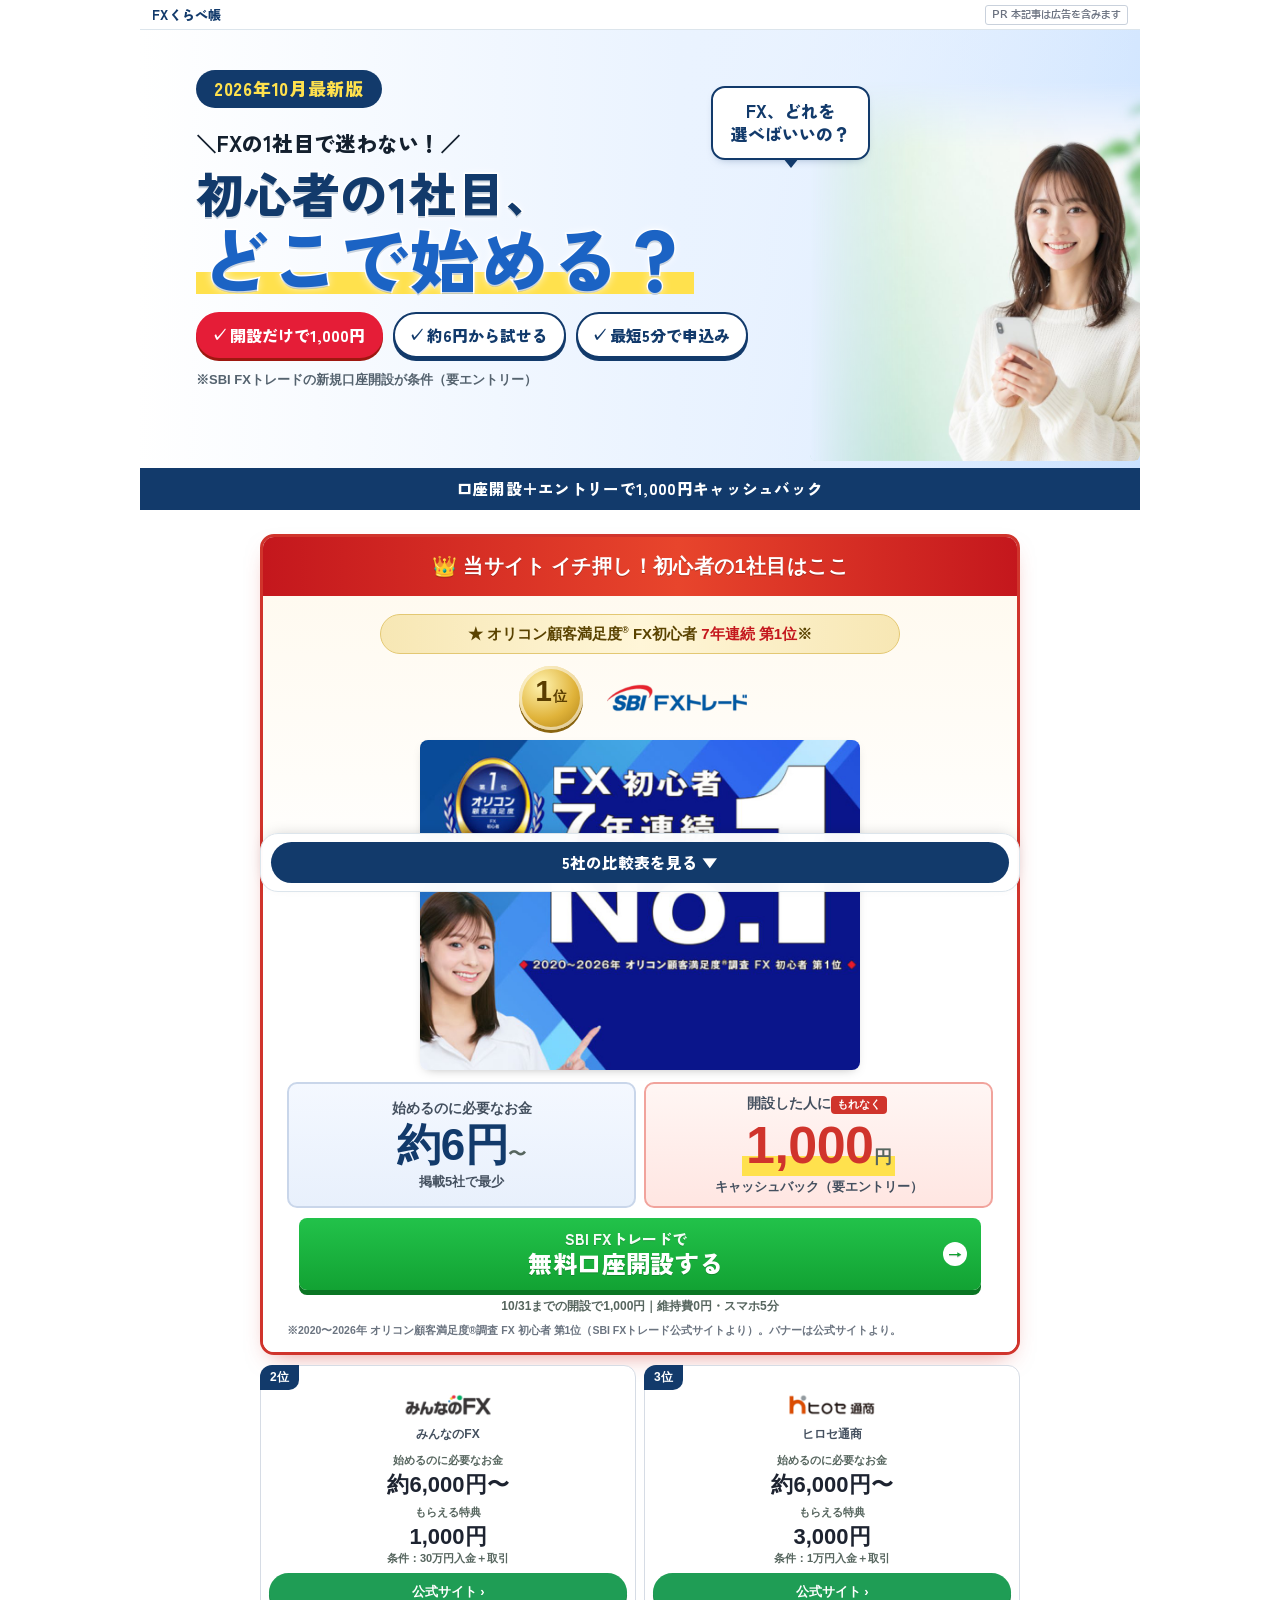
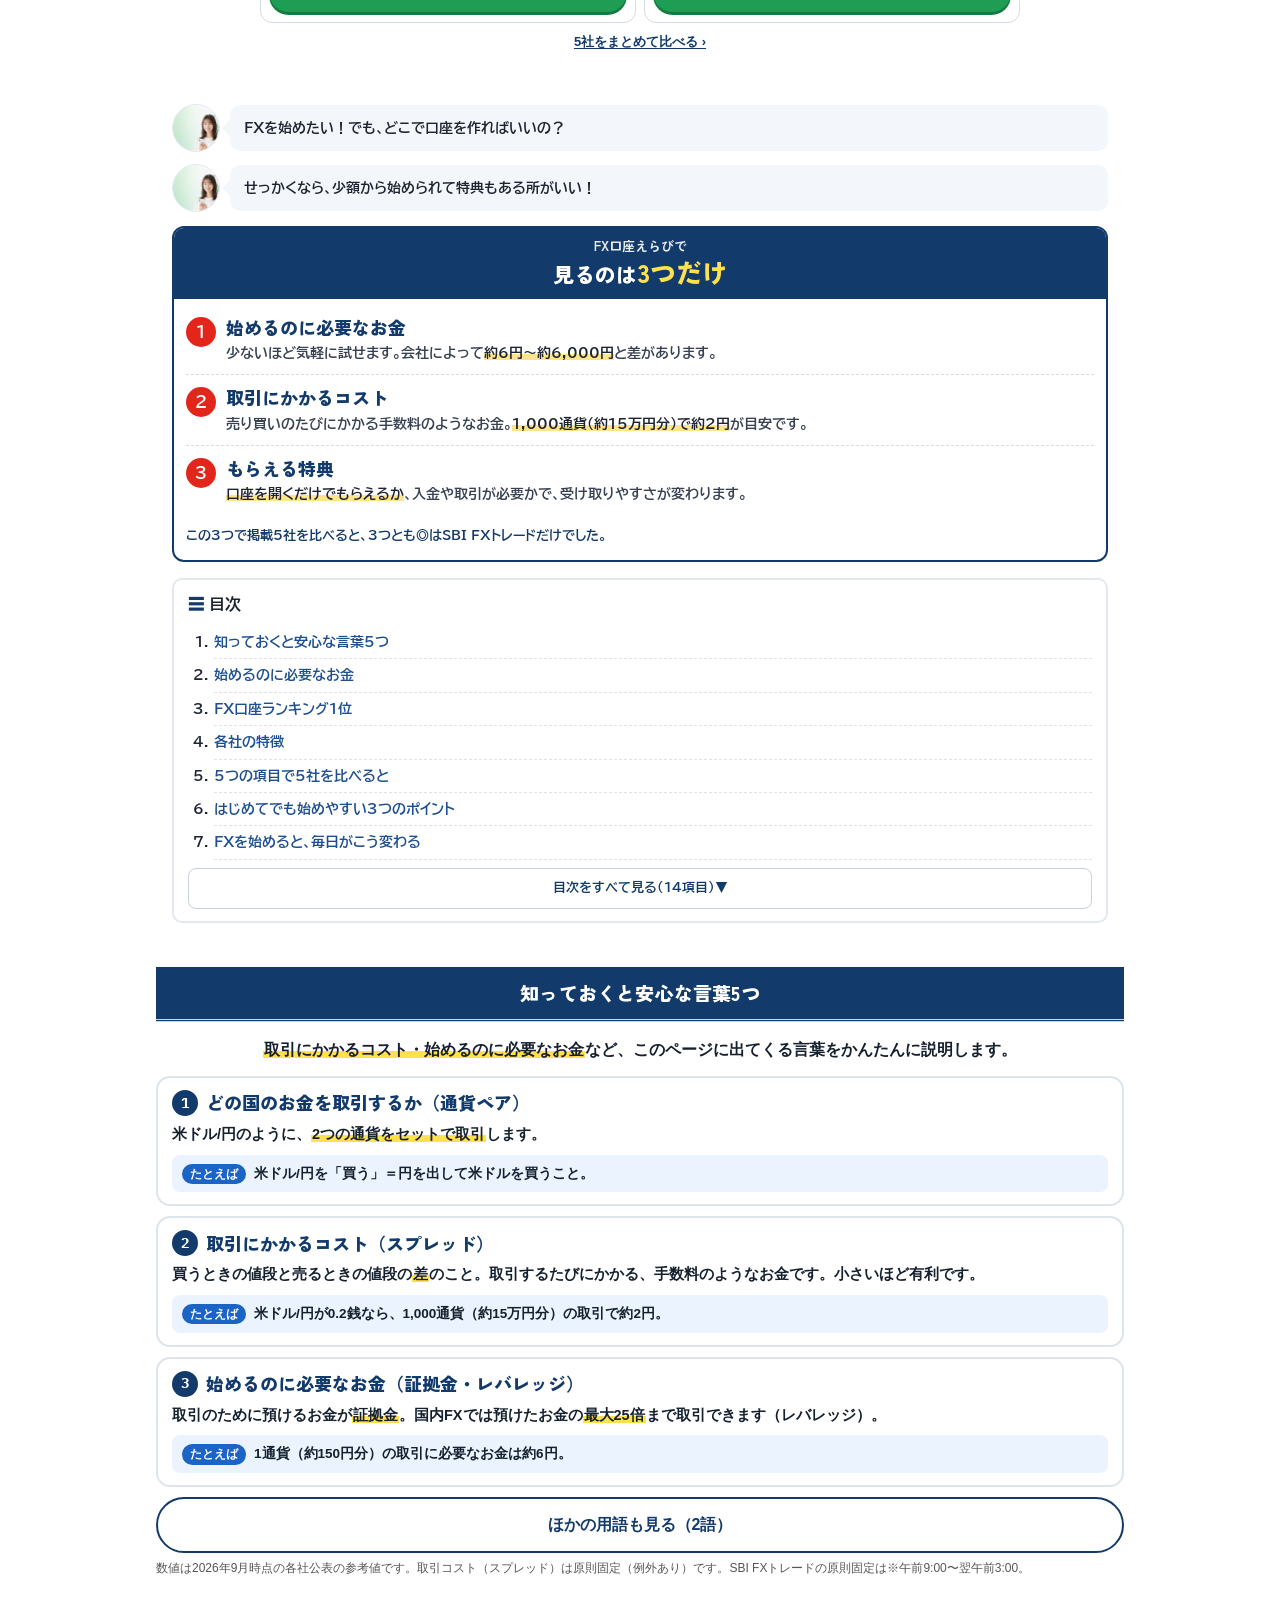
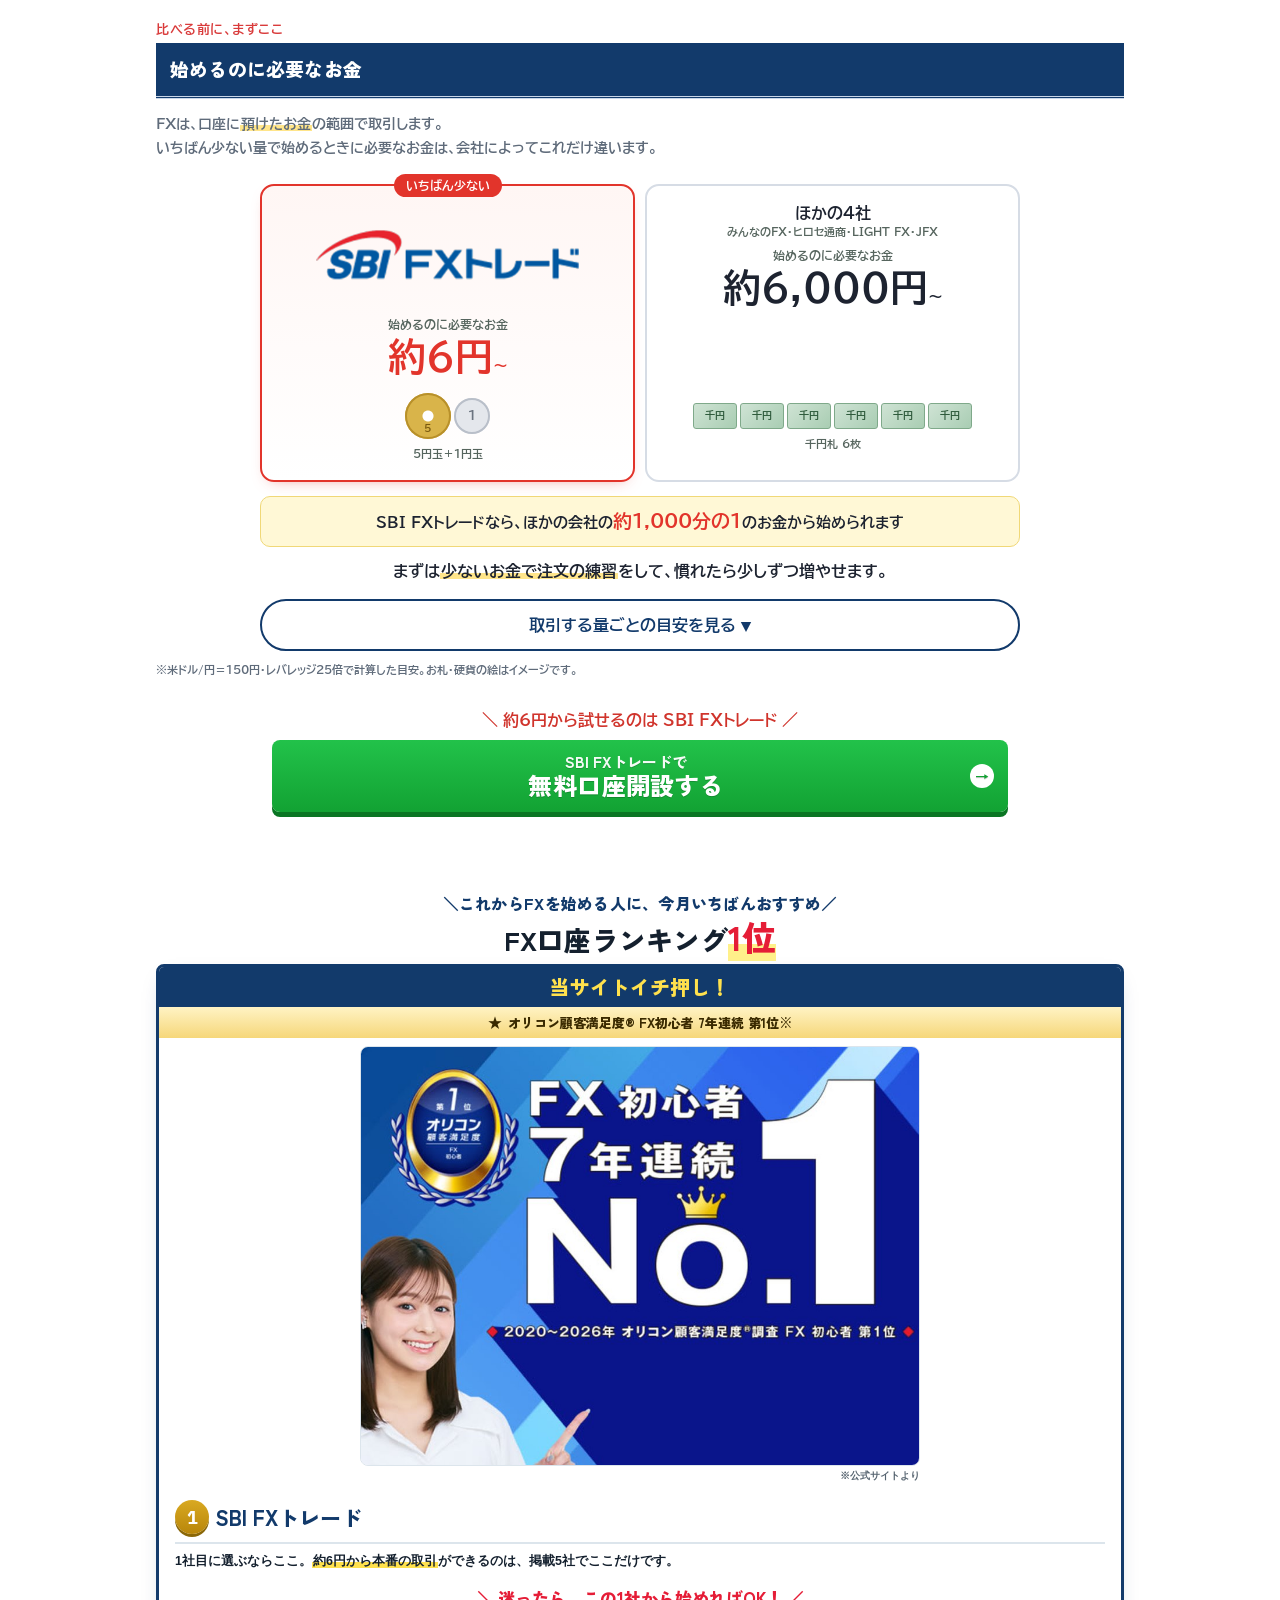
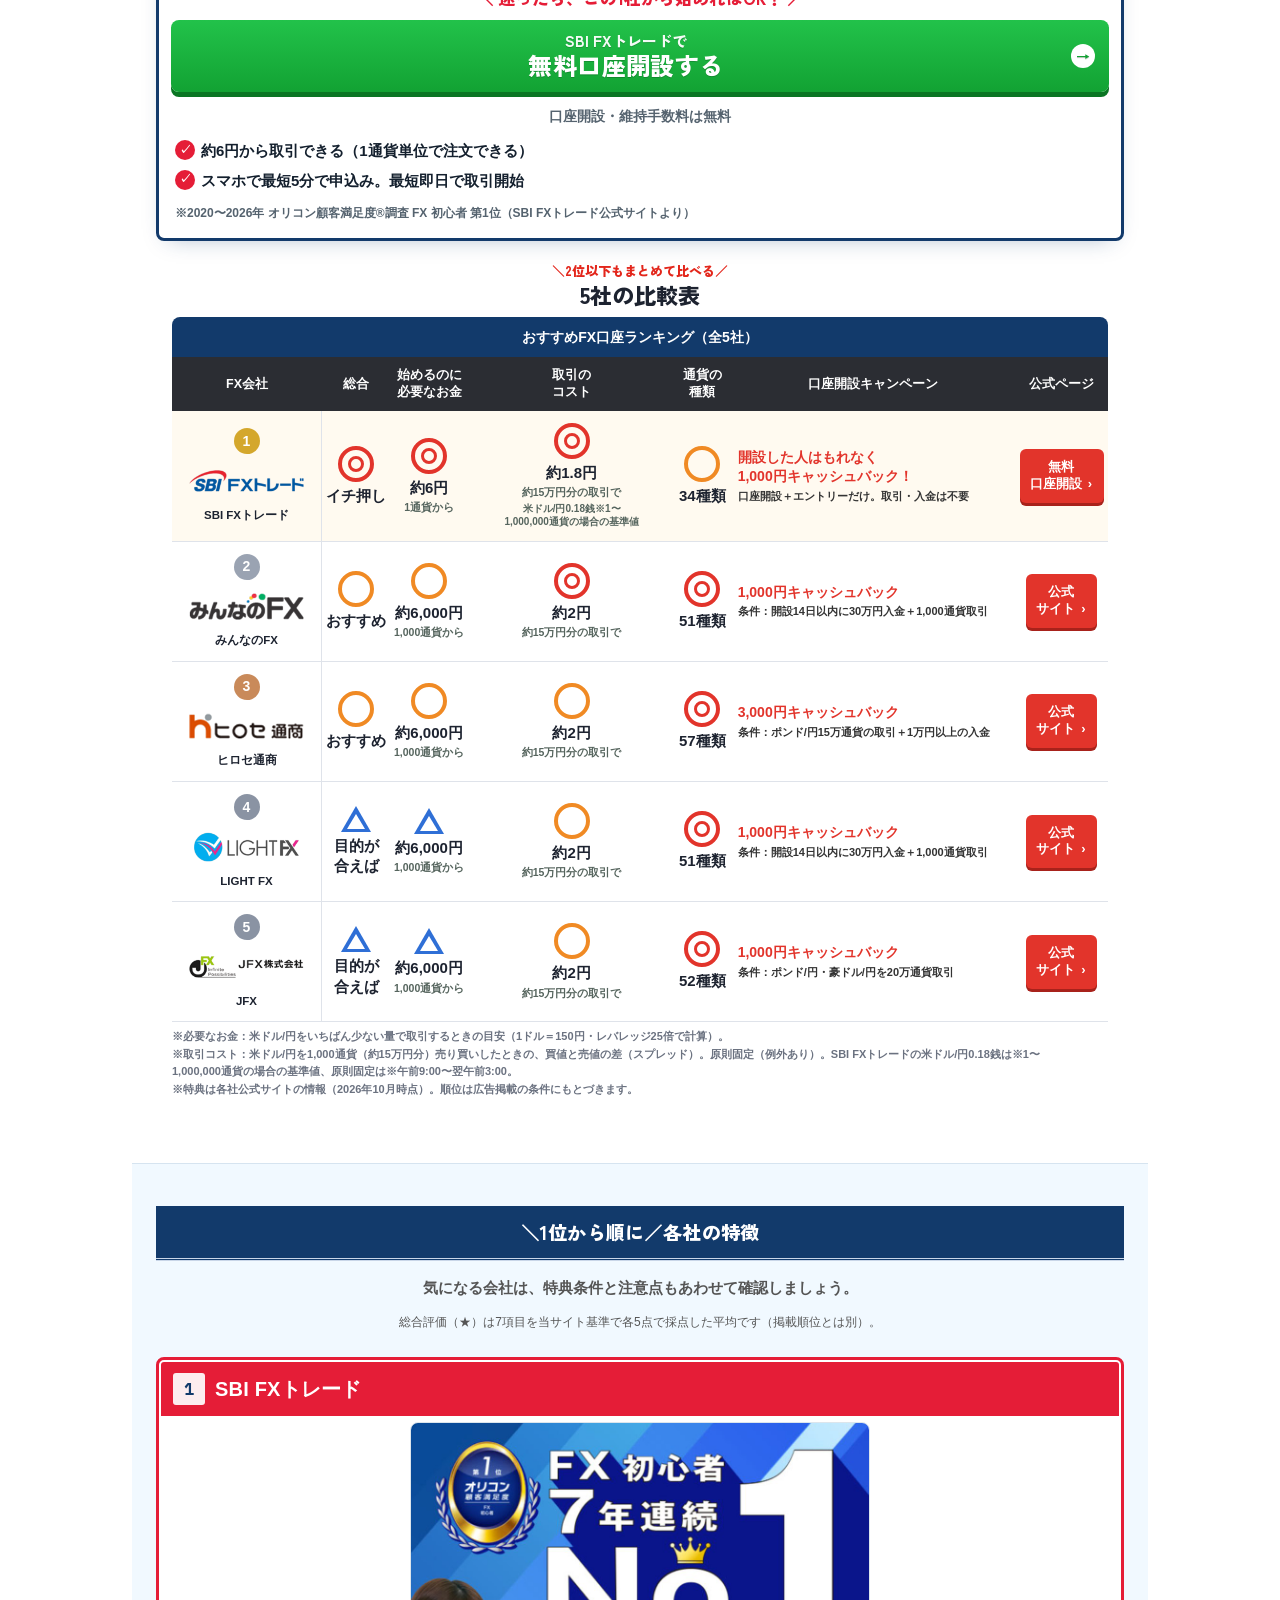
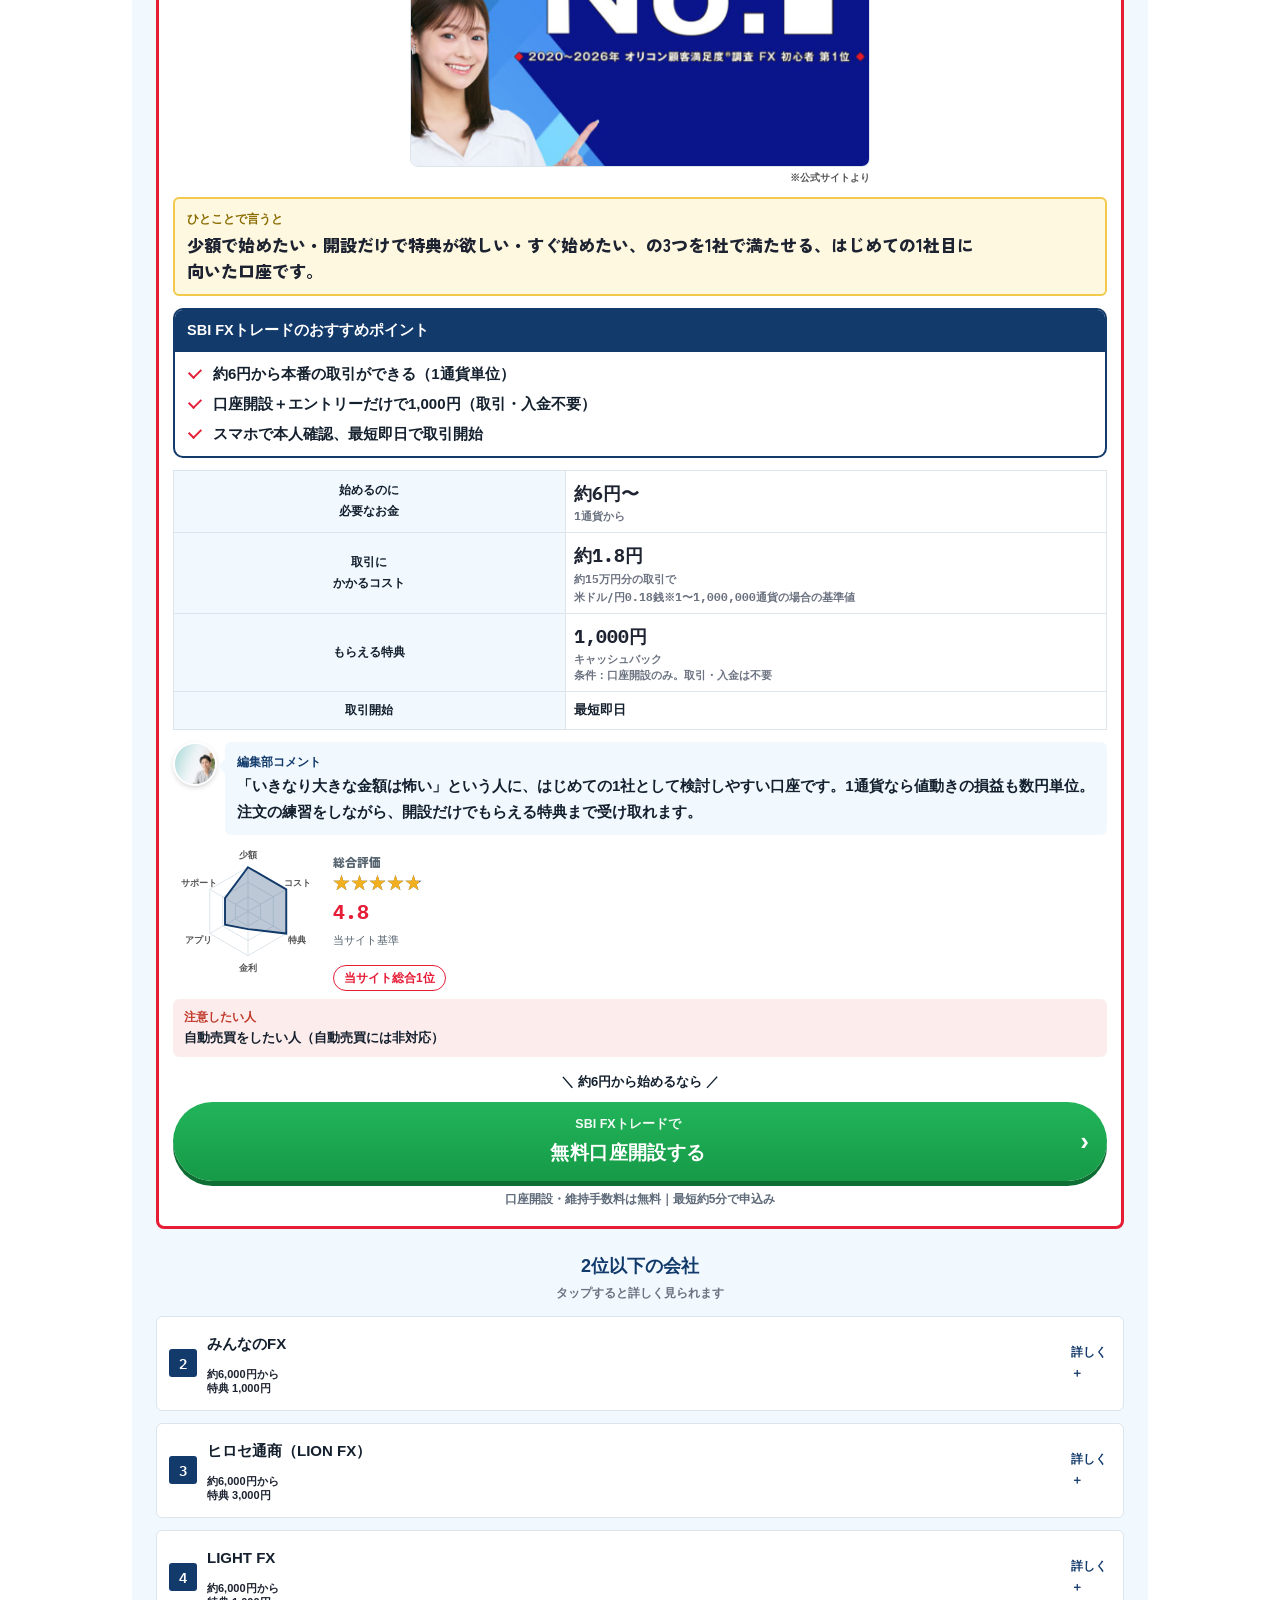
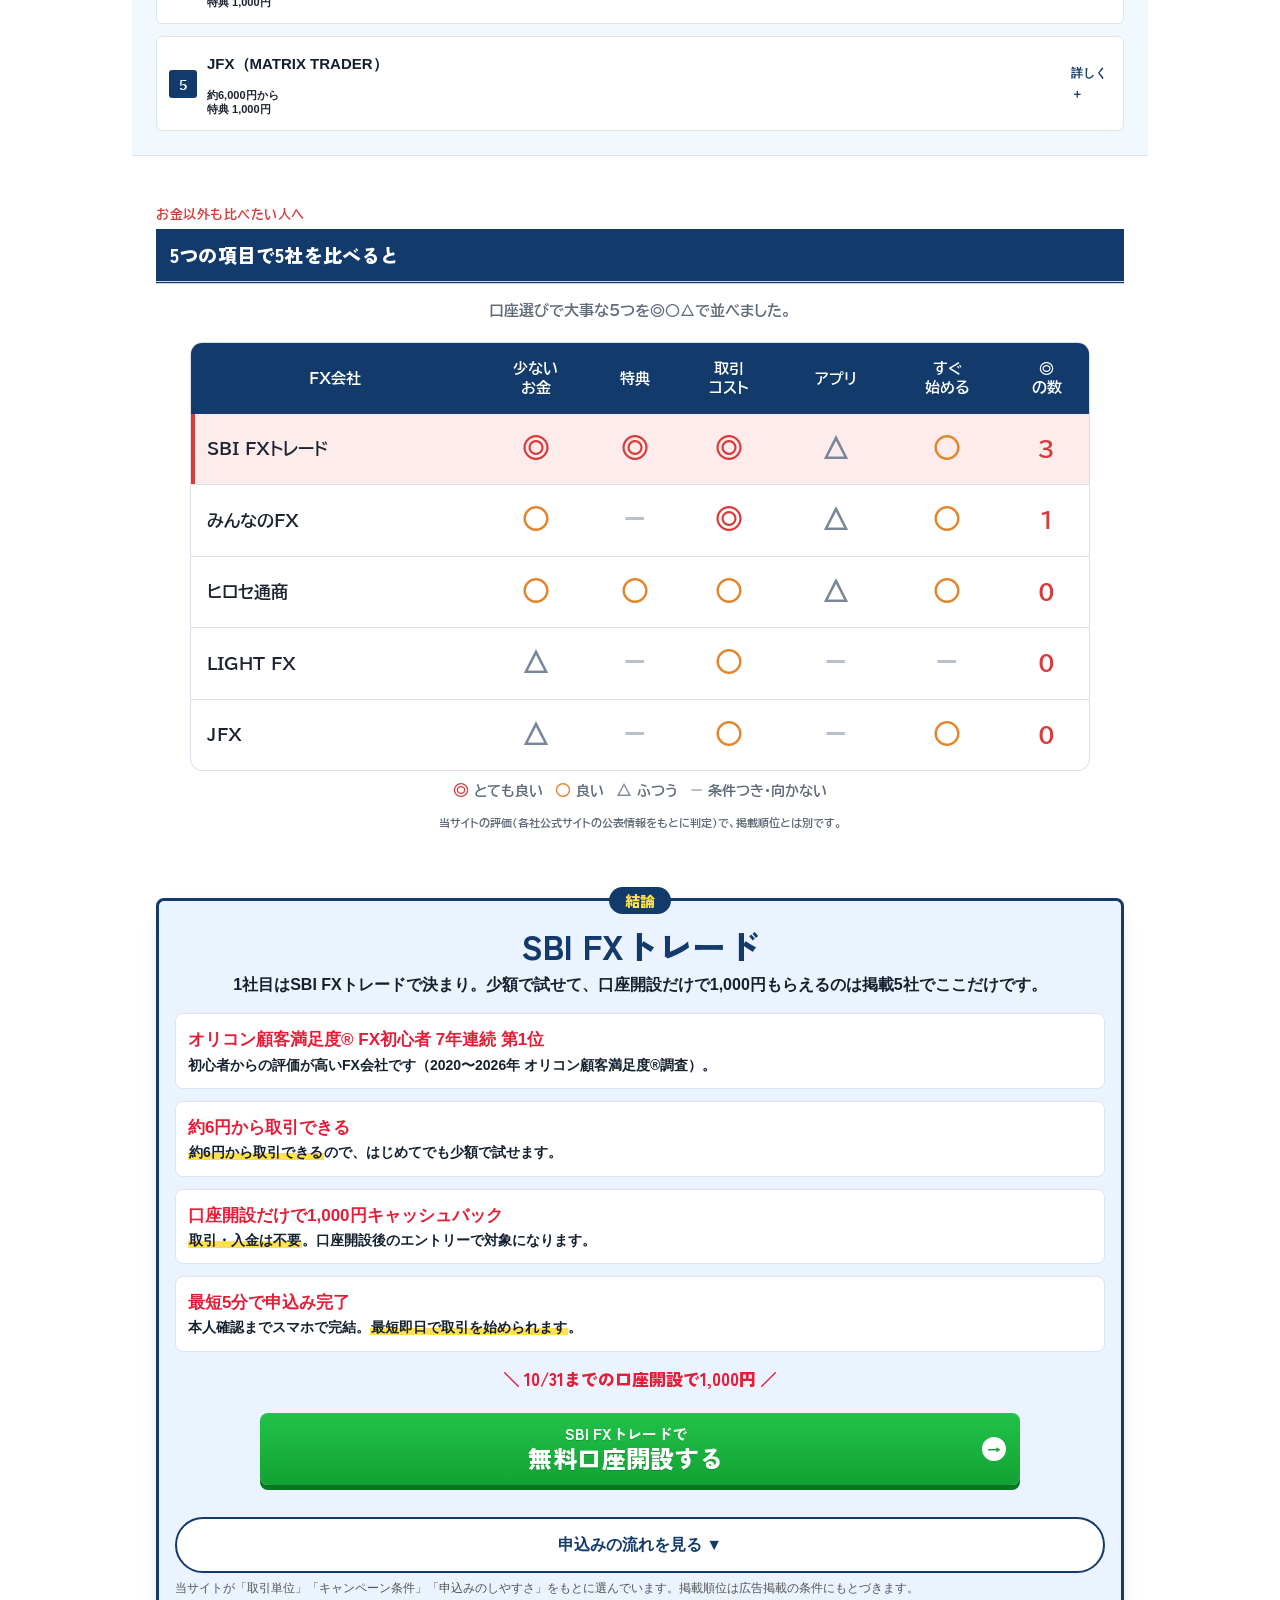
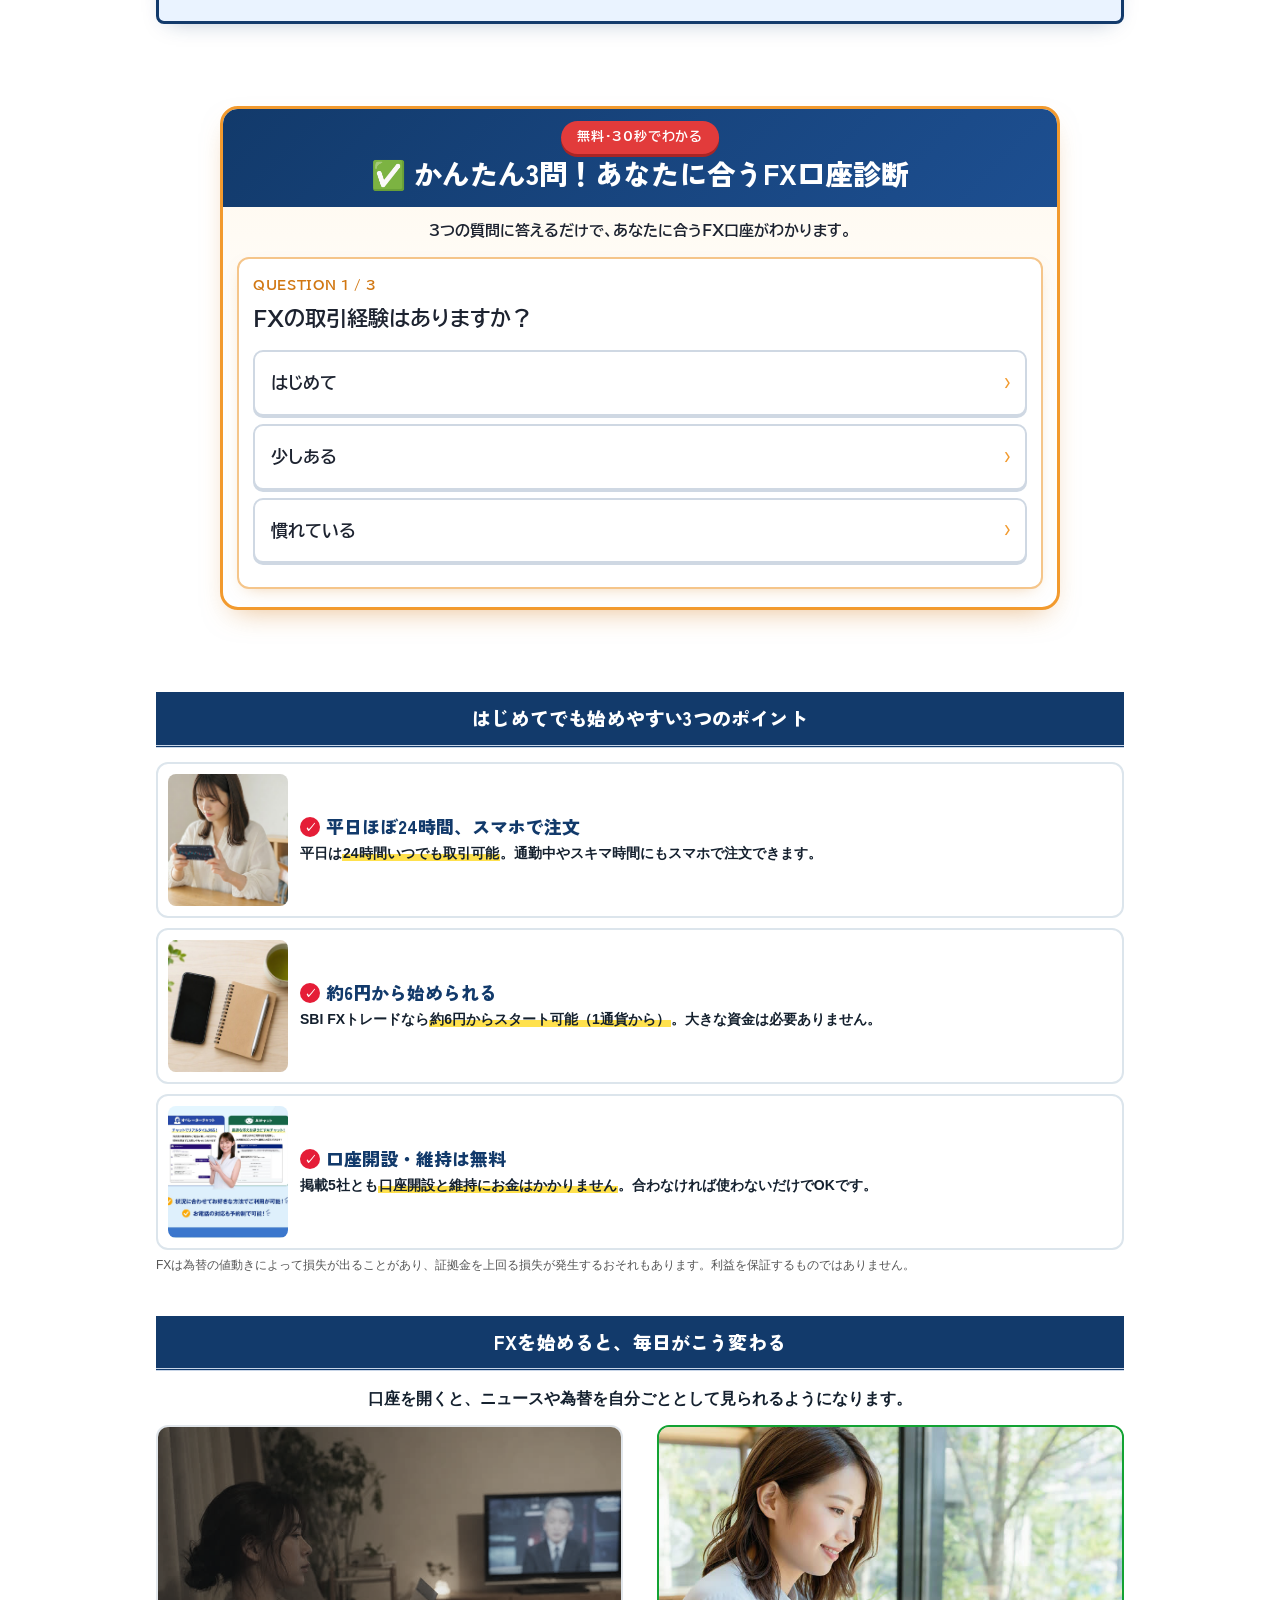
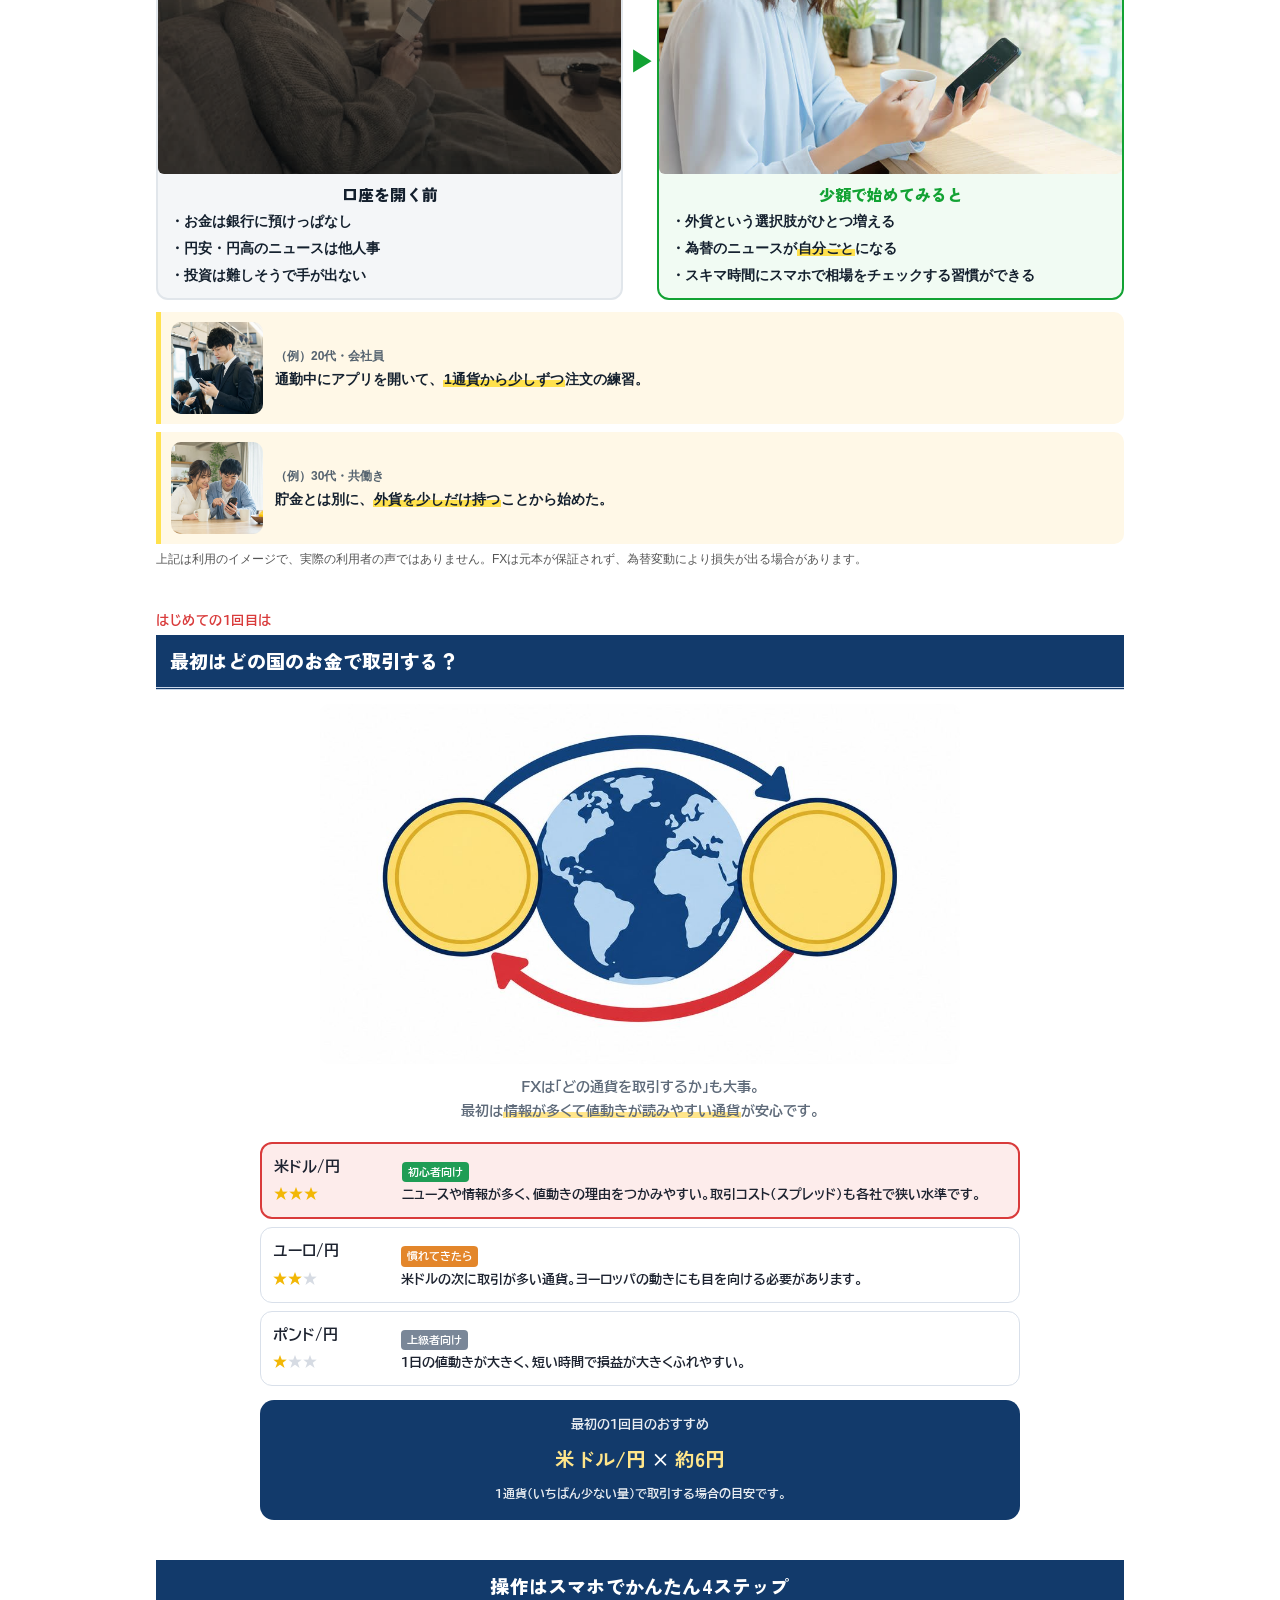
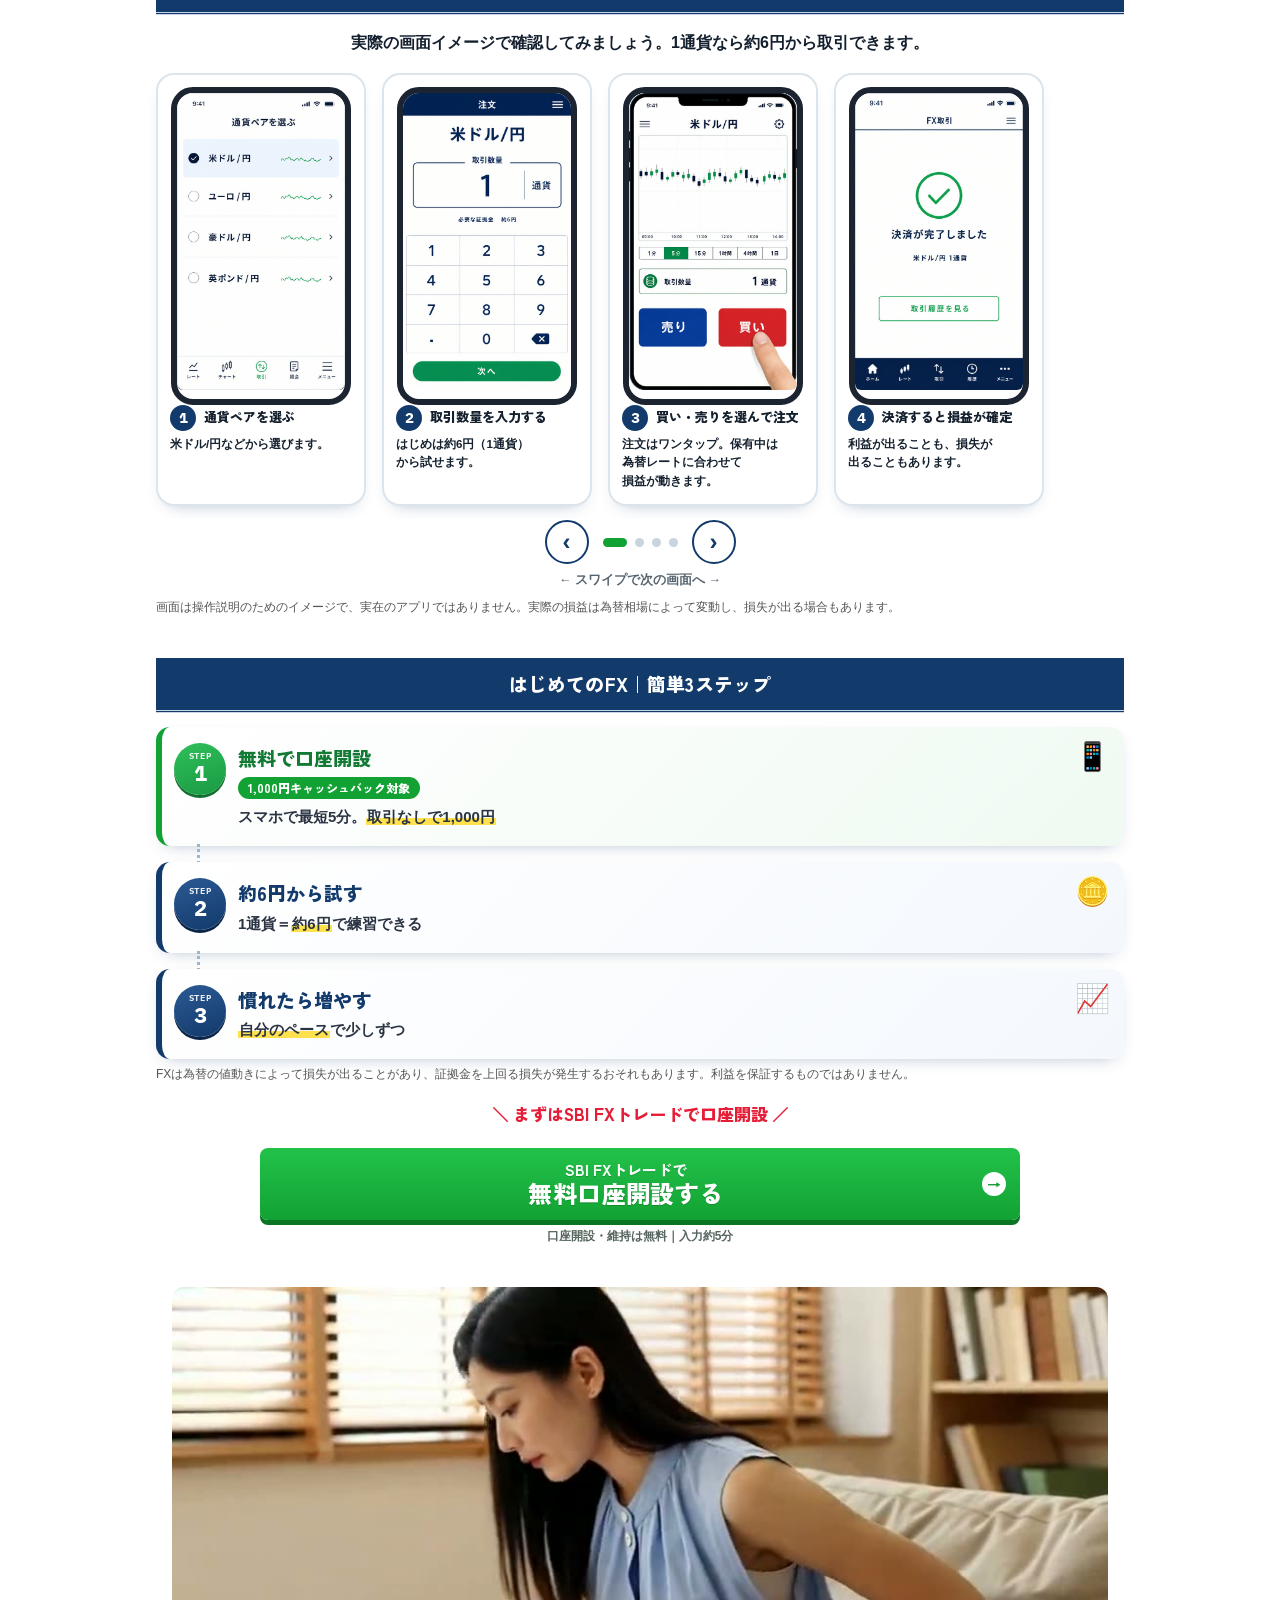
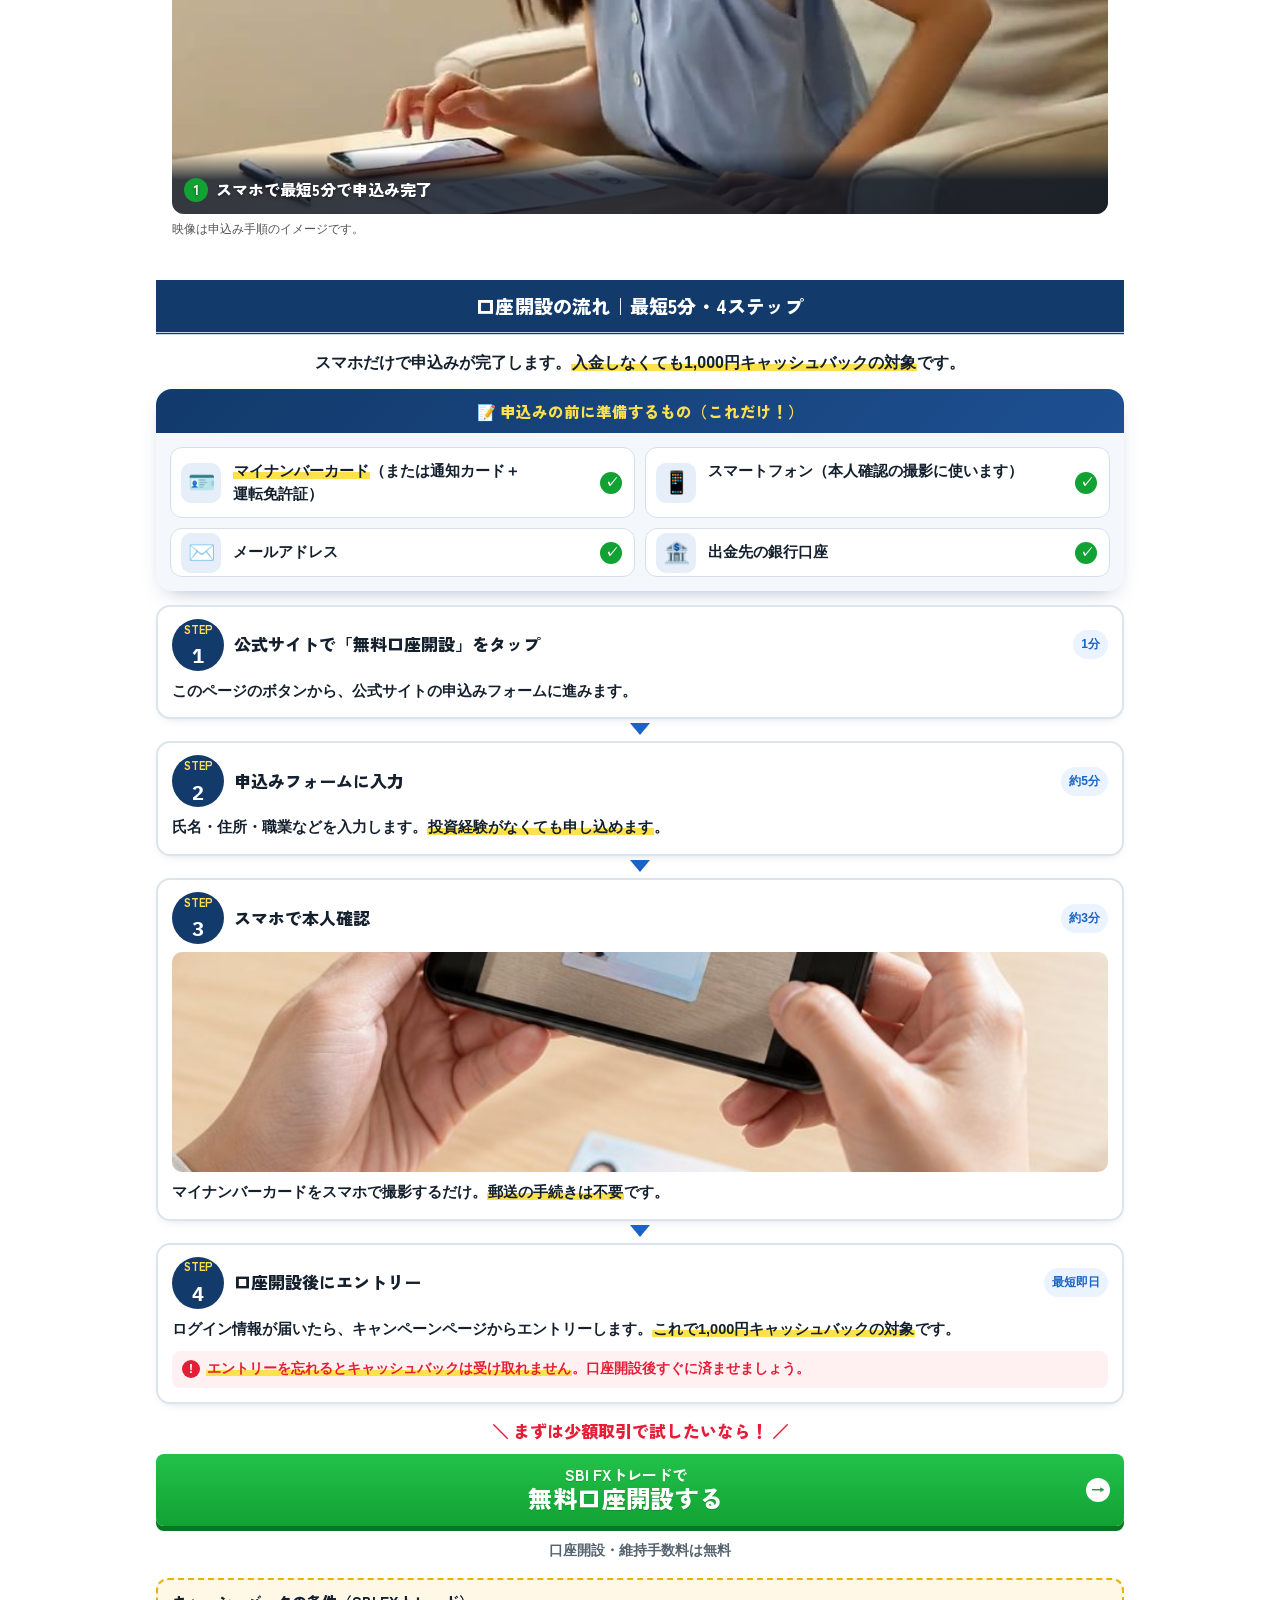
==== commit 5f9696fb: "ビルド途中で止まった版を差し替え／通貨ペアのおすすめカードから「1円動いても損益±1円」を削除 Co-Authored-By: Claude Opus 5.5 <noreply@anthropic.c" ====
--- a/r-8571d5cd/index.html
+++ b/r-8571d5cd/index.html
@@ -1811,351 +1811,298 @@
 height="0" width="0" style="display:none;visibility:hidden"></iframe></noscript>
 <!-- End Google Tag Manager (noscript) -->
 
-<div id="app"><div class="wrap v-compare2 r2"><header class="r2-head"><span class="r2-brand">FXくらべ帳</span><span class="r2-pr">PR</span></header>
-    <section class="r2-hero" id="hero" aria-label="ランキング">
+<div id="app"><div class="wrap v-compare2 r2"><header class="r2-head"><span class="r2-brand" data-ff="1">FXくらべ<wbr>帳</span><span class="r2-pr" data-ff="1">PR</span></header>
+    <div class="zk-article zk-arthead" id="zk-arthead"><p class="zk-title" data-ff="1">FX初心者おすすめ<wbr>口座ランキング【2026年10月】</p><p class="zk-pr" data-ff="1">PR 本記事は<wbr>広告を<wbr>含みます</p></div><section class="r2-hero" id="hero" aria-label="ランキング">
       <img class="r2-photo" src="img/hero_compare.jpg" alt="" aria-hidden="true">
-      <p class="r2-bubble">FX、どれを<br>選べばいいの？</p>
+      <p class="r2-bubble" data-ff="1">FX、<wbr>どれを<br>選べばいいの？<wbr></p>
       <div class="r2-copy">
-        <p class="r2-ribbon">2026年10月最新版</p>
-        <p class="r2-sub">＼FXの1社目で迷わない！／</p>
-        <h1 class="r2-title" style="--span-size:40px">初心者の1社目、<br><span>どこで始める？</span></h1>
-        <ul class="r2-badges"><li class="hot">開設だけで1,000円</li><li>約6円から試せる</li><li>最短5分で申込み</li></ul>
-        <p class="r2-hero-note">※SBI FXトレードの新規口座開設が条件（要エントリー）</p>
+        <p class="r2-ribbon" data-ff="1">2026年10月最新版</p>
+        <p class="r2-sub" data-ff="1">＼FXの<wbr>1社目で<wbr>迷わない！<wbr>／</p>
+        <h1 class="r2-title" style="--span-size:40px" data-ff="1">初心者の<wbr>1社目、<br><span data-ff="1">どこで<wbr>始める？</span></h1>
+        <ul class="r2-badges"><li class="hot" data-ff="1">開設だけで<wbr>1,000円</li><li data-ff="1">約6円から<wbr>試せる<wbr></li><li data-ff="1">最短5分で<wbr>申込み</li></ul>
+        <p class="r2-hero-note" data-ff="1">※SBI FXトレードの<wbr>新規口座開設が<wbr>条件<wbr>（要エントリー）<wbr></p>
       </div>
-      <p class="r2-deadline r2-band-text"><b>10/31まで（あと<span class="num" data-days="2026-10-31">11</span>日）</b>口座開設＋エントリーで1,000円キャッシュバック</p>
-    </section><section class="sec r2-worry" id="worry">
-    <h2 class="sec-h center">FX口座選び、こんなことで迷っていませんか？</h2>
-    <div class="wr-chat"><div class="wr-row you first"><span class="wr-av"><img src="img/gen/hero_woman.png" alt=""><em>相談者</em></span><div class="wr-b">FXを始めてみたいけど、どの会社を選べばいいのかわからなくて…</div></div><div class="wr-row you"><span class="wr-av is-empty"></span><div class="wr-b">比較サイトを見ても、情報が多すぎて結局決められないんです</div></div><div class="wr-row you"><span class="wr-av is-empty"></span><div class="wr-b">いきなり大きなお金を入れて、損をするのもこわいし…</div></div><div class="wr-row ed first"><span class="wr-av"><img src="img/gen/hero_man.png" alt=""><em>編集部</em></span><div class="wr-b">はじめてなら大丈夫です！全部を比べる必要はありません。</div></div><div class="wr-row ed"><span class="wr-av is-empty"></span><div class="wr-b">見るポイントは<mark class="r2-mk">この3つだけ</mark>です。<ol class="wr-list"><li>少額（1通貨）から始められるか</li><li>キャンペーンの条件がかんたんか</li><li>スマホで申込みがすぐ終わるか</li></ol></div></div><div class="wr-row you first"><span class="wr-av"><img src="img/gen/hero_woman.png" alt=""><em>相談者</em></span><div class="wr-b">それなら私にも選べそう！</div></div></div>
-    <a class="wr-next" href="#top3">初心者向けFX口座 <mark class="r2-mk">TOP3</mark> はこちら ▼</a></section><section class="r2-top3" id="top3">
-      <h2 class="r2-h"><span class="r2-h-sub">＼これからFXを始める人に、今月いちばんおすすめ／</span>FX口座ランキング<em>1位</em></h2>
+      <p class="r2-deadline r2-band-text" data-ff="1"><b data-ff="1">10/31まで<wbr>（あと<wbr><span class="num" data-days="2026-10-31" data-ff="1">11</span>日）<wbr></b>口座開設＋<wbr>エントリーで<wbr>1,000円キャッシュバック</p>
+    </section><div class="zk-fv-cta" id="zk-fv-cta"><div class="zk-p3" id="zk-pick3"><div class="zk-p3-top"><p class="zk-p3-rib" data-ff="1"><span data-ff="1">👑</span>当サイト イチ押し！<wbr>初心者の<wbr>1社目はここ<wbr></p><div class="zk-p3-in"><p class="zk-p3-or" data-ff="1" style="font-size: 15px !important; line-height: 1.75 !important;">★ オリコン顧客満足度<sup data-ff="1">®</sup> FX初心者 <b data-ff="1">7年連続 第1位</b>※</p><div class="zk-p3-hd"><span class="zk-p3-md" data-ff="1"><b data-ff="1">1</b>位</span><img src="img/lg3/sbifxt.png" alt="SBI FXトレード"></div><img class="zk-p3-bn" src="img/bn4/sbifxt.jpg" alt="SBI FXトレードの公式バナー"><div class="zk-p3-st"><div><span data-ff="1">始めるのに<wbr>必要なお金</span><b data-ff="1">約6円<small data-ff="1">〜</small></b><em data-ff="1">掲載5社で<wbr>最少</em></div><div class="hot"><span data-ff="1">開設した<wbr>人に<i data-ff="1">もれなく</i></span><b data-ff="1">1,000<small data-ff="1">円</small></b><em data-ff="1" style="font-size: 15px !important; line-height: 1.75 !important;">キャッシュバック<wbr>（要エントリー）</em></div></div><a class="r2-btn pulse shine two" href="https://click.j-a-net.jp/2451632/1065459/" rel="sponsored noopener" target="_blank" data-aff="sbifxt" data-place="fv"><span class="b-1" data-ff="1">SBI FXトレードで<wbr></span><span class="b-2" data-ff="1">無料口座開設する</span><span class="arrow" aria-hidden="true" data-ff="1">→</span></a><p class="zk-road-under" data-ff="1">10/31までの<wbr>開設で<wbr>1,000円｜維持費0円・<wbr>スマホ5分</p><p class="zk-p3-note" data-ff="1" style="font-size: 12px !important;">※2020〜2026年 オリコン顧客満足度®調査 FX 初心者 第1位<wbr>（SBI FXトレード公式サイトより）。<wbr>バナーは<wbr>公式サイトより。</p></div></div><div class="zk-p3-grid"><div class="zk-p3-sub"><p class="zk-p3-rk" data-ff="1">2位</p><img src="img/lg3/minfx.png" alt="みんなのFX"><p class="zk-p3-nm" data-ff="1">みんなの<wbr>FX</p><dl><dt data-ff="1">始めるのに<wbr>必要なお金</dt><dd><b data-ff="1">約6,000円〜</b></dd><dt data-ff="1">もらえる<wbr>特典</dt><dd><b data-ff="1">1,000円</b><small data-ff="1">条件：30万円入金＋<wbr>取引</small></dd></dl><a class="zk-p3-btn" href="https://click.j-a-net.jp/2451632/1071851/" rel="sponsored noopener" target="_blank" data-aff="minfx" data-place="pick3" data-ff="1">公式サイト ›</a></div><div class="zk-p3-sub"><p class="zk-p3-rk" data-ff="1">3位</p><img src="img/lg3/hirose.png" alt="ヒロセ通商"><p class="zk-p3-nm" data-ff="1">ヒロセ通商</p><dl><dt data-ff="1">始めるのに<wbr>必要なお金</dt><dd><b data-ff="1">約6,000円〜</b></dd><dt data-ff="1">もらえる<wbr>特典</dt><dd><b data-ff="1">3,000円</b><small data-ff="1">条件：1万円入金＋<wbr>取引</small></dd></dl><a class="zk-p3-btn" href="https://click.j-a-net.jp/2451632/1071850/" rel="sponsored noopener" target="_blank" data-aff="hirose" data-place="pick3" data-ff="1">公式サイト ›</a></div></div><p class="zk-p3-more"><a href="#zk-cmp" data-ff="1">5社をまとめて<wbr>比べる ›</a></p></div></div><div class="zk-article" id="zk-byline"><div class="zk-voice"><img src="img/gen/hero_woman.png" alt=""><p data-ff="1" style="font-size: 15px !important; line-height: 1.75 !important;">FXを<wbr>始めたい！<wbr>でも、<wbr>どこで<wbr>口座を<wbr>作ればいいの？</p></div><div class="zk-voice"><img src="img/gen/hero_woman.png" alt=""><p data-ff="1" style="font-size: 15px !important; line-height: 1.75 !important;">せっかくなら、<wbr>少額から<wbr>始められて<wbr>特典もある<wbr>所がいい！</p></div><div class="zk-guide" id="zk-guide"><p class="zk-guide-t" data-ff="1"><span data-ff="1">FX口座えらびで<wbr></span>見るのは<wbr><em data-ff="1">3つだけ</em></p><ol><li><span class="zk-gn" data-ff="1">1</span><div><b data-ff="1">始めるのに<wbr>必要なお金</b><p data-ff="1" style="font-size: 15px !important; line-height: 1.75 !important;">少ないほど<wbr>気軽に<wbr>試せます。<wbr>会社によって<wbr><mark data-ff="1">約6円〜約6,000円</mark>と<wbr>差があります。</p></div></li><li><span class="zk-gn" data-ff="1">2</span><div><b data-ff="1">取引にかかる<wbr>コスト</b><p data-ff="1" style="font-size: 15px !important; line-height: 1.75 !important;">売り<wbr>買いのたびにかかる<wbr>手数料のようなお金。<wbr><mark data-ff="1">1,000通貨<wbr>（約15万円分）<wbr>で<wbr>約2円</mark>が<wbr>目安です。</p></div></li><li><span class="zk-gn" data-ff="1">3</span><div><b data-ff="1">もらえる<wbr>特典</b><p data-ff="1" style="font-size: 15px !important; line-height: 1.75 !important;"><mark data-ff="1">口座を<wbr>開くだけでもらえるか</mark>⁠、<wbr>入金や<wbr>取引が<wbr>必要かで、<wbr>受け<wbr>取りやすさが<wbr>変わります。</p></div></li></ol><p class="zk-guide-c" data-ff="1" style="font-size: 15px !important; line-height: 1.75 !important;">この<wbr>3つで<wbr>掲載5社を<wbr>比べると、<wbr><b data-ff="1">3つとも<wbr>◎は<wbr>SBI FXトレードだけ</b>でした。</p></div><nav class="zk-toc"><p class="zk-toc-t" data-ff="1">目次</p><ol id="zk-toc-list"><li><a href="#terms" data-ff="1">知っておくと<wbr>安心な<wbr>言葉5つ</a></li><li><a href="#zk-money" data-ff="1">始めるのに<wbr>必要なお金</a></li><li><a href="#top3" data-ff="1">FX口座ランキング1位</a></li><li><a href="#details" data-ff="1">各社の<wbr>特徴</a></li><li><a href="#zk-score" data-ff="1">5つの<wbr>項目で<wbr>5社を<wbr>比べると</a></li><li><a href="#can" data-ff="1" style="font-size: 15px !important; line-height: 1.75 !important;">はじめてでも<wbr>始めやすい<wbr>3つの<wbr>ポイント</a></li><li><a href="#future2" data-ff="1" style="font-size: 15px !important; line-height: 1.75 !important;">FXを<wbr>始めると、<wbr>毎日がこう<wbr>変わる</a></li><li class="more"><a href="#zk-pair" data-ff="1" style="font-size: 15px !important; line-height: 1.75 !important;">最初はどの<wbr>国のお金で<wbr>取引する？</a></li><li class="more"><a href="#demo" data-ff="1" style="font-size: 15px !important; line-height: 1.75 !important;">操作は<wbr>スマホでかんたん<wbr>4ステップ</a></li><li class="more"><a href="#road" data-ff="1" style="font-size: 15px !important; line-height: 1.75 !important;">はじめての<wbr>FX｜簡単3ステップ</a></li><li class="more"><a href="#apply" data-ff="1" style="font-size: 15px !important; line-height: 1.75 !important;">口座開設の<wbr>流れ<wbr>｜最短5分・<wbr>4ステップ</a></li><li class="more"><a href="#zk-merit" data-ff="1">FXの<wbr>メリットと<wbr>注意点</a></li><li class="more"><a href="#camp" data-ff="1">口座開設キャンペーン</a></li><li class="more"><a href="#faq" data-ff="1">よくある<wbr>質問</a></li><li class="more"><a href="#zk-search" data-ff="1">あなたに<wbr>合った<wbr>FX会社を<wbr>探す</a></li></ol><button type="button" class="zk-toc-more" onclick="this.previousElementSibling.classList.add('all');this.remove()" data-ff="1">目次をすべて<wbr>見る<wbr>（15項目）<wbr>▼</button></nav></div><section class="sec r2-terms" id="terms">
+    <h2 class="sec-h center" data-ff="1">知っておくと<wbr>安心な<wbr>言葉5つ<wbr></h2>
+    <p class="r2-lead" data-ff="1"><mark class="r2-mk" data-ff="1">取引にかかる<wbr>コスト・<wbr>始めるのに<wbr>必要なお金</mark>など、<wbr>この<wbr>ページに<wbr>出てくる<wbr>言葉をかんたんに<wbr>説明します。<wbr></p>
+    <div class="tm-list"><article class="tm-card">
+      <p class="tm-t" data-ff="1"><span class="tm-no num" data-ff="1">1</span>どの<wbr>国のお金を<wbr>取引するか<wbr>（通貨ペア）<wbr></p>
+      <p class="tm-d" data-ff="1" style="font-size: 15px !important; line-height: 1.75 !important;">米ドル/円のように、<wbr><mark class="r2-mk" data-ff="1">2つの<wbr>通貨を<wbr>セットで<wbr>取引</mark>します。<wbr></p>
+      <p class="tm-ex" data-ff="1" style="font-size: 15px !important; line-height: 1.75 !important;"><b data-ff="1">たとえば<wbr></b>米ドル/円を<wbr>「買う」<wbr>＝円を<wbr>出して<wbr>米ドルを<wbr>買うこと。</p></article><article class="tm-card">
+      <p class="tm-t" data-ff="1"><span class="tm-no num" data-ff="1">2</span>取引にかかる<wbr>コスト<wbr>（スプレッド）<wbr></p>
+      <p class="tm-d" data-ff="1" style="font-size: 15px !important; line-height: 1.75 !important;">買うときの<wbr>値段と<wbr>売るときの<wbr>値段の<wbr><mark class="r2-mk" data-ff="1">差</mark>のこと。<wbr>取引するたびにかかる、<wbr>手数料のようなお金です。<wbr>小さいほど<wbr>有利です。<wbr></p>
+      <p class="tm-ex" data-ff="1" style="font-size: 15px !important; line-height: 1.75 !important;"><b data-ff="1">たとえば<wbr></b>米ドル/円が<wbr>0.2銭なら、<wbr>1,000通貨<wbr>（約15万円分）<wbr>の<wbr>取引で<wbr>約2円。</p></article><article class="tm-card">
+      <p class="tm-t" data-ff="1"><span class="tm-no num" data-ff="1">3</span>始めるのに<wbr>必要なお金<wbr>（証拠金・<wbr>レバレッジ）<wbr></p>
+      <p class="tm-d" data-ff="1" style="font-size: 15px !important; line-height: 1.75 !important;">取引のために<wbr>預けるお金が<wbr><mark class="r2-mk" data-ff="1">証拠金</mark>⁠。<wbr>国内FXでは<wbr>預けたお金の<wbr><mark class="r2-mk" data-ff="1">最大25倍</mark>まで<wbr>取引できます<wbr>（レバレッジ）。<wbr></p>
+      <p class="tm-ex" data-ff="1" style="font-size: 15px !important; line-height: 1.75 !important;"><b data-ff="1">たとえば<wbr></b>1通貨<wbr>（約150円分）<wbr>の<wbr>取引に<wbr>必要なお金は<wbr>約6円。</p></article></div><details class="tm-more"><summary data-ff="1">ほかの<wbr>用語も<wbr>見る<wbr>（2語）<wbr></summary><div class="tm-list"><article class="tm-card">
+      <p class="tm-t" data-ff="1"><span class="tm-no num" data-ff="1">4</span>1回に<wbr>取引する<wbr>量<wbr>（取引単位）<wbr></p>
+      <p class="tm-d" data-ff="1" style="font-size: 15px !important; line-height: 1.75 !important;">1回の<wbr>注文でやりとりする<wbr>通貨の<wbr>量です。<wbr><mark class="r2-mk" data-ff="1">量が<wbr>少ないほど、<wbr>少ないお金で<wbr>始められます</mark>。</p>
+      <p class="tm-ex" data-ff="1" style="font-size: 15px !important; line-height: 1.75 !important;"><b data-ff="1">たとえば<wbr></b>1通貨なら、<wbr>値動きによる<wbr>損益は<wbr>数銭〜数円です。</p></article><article class="tm-card">
+      <p class="tm-t" data-ff="1"><span class="tm-no num" data-ff="1">5</span>損失を<wbr>止める<wbr>自動決済<wbr>（ロスカット）<wbr></p>
+      <p class="tm-d" data-ff="1" style="font-size: 15px !important; line-height: 1.75 !important;">損失が<wbr>一定の<wbr>水準を<wbr>超えると、<wbr><mark class="r2-mk" data-ff="1">自動で<wbr>決済される<wbr>仕組み</mark>⁠。<wbr>損失が<wbr>大きくなりすぎるのを<wbr>防ぎます。<wbr></p>
+      <p class="tm-ex" data-ff="1" style="font-size: 15px !important; line-height: 1.75 !important;"><b data-ff="1">たとえば<wbr></b>相場が<wbr>急に<wbr>動いたときは、<wbr>証拠金を<wbr>上回る<wbr>損失が<wbr>出ることもあります。</p></article></div></details>
+    <p class="fine" data-ff="1">数値は<wbr>2026年9月時点の<wbr>各社公表の<wbr>参考値です。<wbr>取引コスト<wbr>（スプレッド）<wbr>は<wbr>原則固定<wbr>（例外あり）<wbr>です。<wbr>SBI FXトレードの<wbr>原則固定は<wbr>※午前9:00〜翌午前3:00。</p></section><section class="sec zk" id="zk-money"><p class="zk-eb" data-ff="1">比べる<wbr>前に、<wbr>まずここ<wbr></p><h2 class="zk-h" data-ff="1">始めるのに<wbr>必要なお金</h2><p class="zk-lead zk-ml" data-ff="1" style="font-size: 15px !important; line-height: 1.75 !important;">FXは、<wbr>口座に<wbr><mark data-ff="1">預けたお金</mark>の<wbr>範囲で<wbr>取引します。<br>いちばん<wbr>少ない<wbr>量で<wbr>始めるときに<wbr>必要なお金は、<wbr>会社によってこれだけ<wbr>違います。</p><div class="zk-mc2s"><div class="zk-mc2 best"><p class="zk-mc2-tag" data-ff="1">いちばん<wbr>少ない</p><p class="zk-mc2-nm"><img src="img/lg3/sbifxt.png" alt="SBI FXトレード"></p><p class="zk-mc2-l" data-ff="1">始めるのに<wbr>必要なお金</p><p class="zk-mc2-v" data-ff="1">約6円<small data-ff="1">〜</small></p><div class="zk-pic"><span class="zk-coin c5" data-ff="1">5</span><span class="zk-coin c1" data-ff="1">1</span><span class="zk-pic-l" data-ff="1">5円玉＋<wbr>1円玉</span></div></div><div class="zk-mc2"><p class="zk-mc2-nm"><b data-ff="1">ほかの<wbr>4社</b><small data-ff="1" style="font-size: 12px !important;">みんなの<wbr>FX・<wbr>ヒロセ通商・<wbr>LIGHT FX・<wbr>JFX</small></p><p class="zk-mc2-l" data-ff="1">始めるのに<wbr>必要なお金</p><p class="zk-mc2-v" data-ff="1">約6,000円<small data-ff="1">〜</small></p><div class="zk-pic"><span class="zk-bill" data-ff="1">千円</span><span class="zk-bill" data-ff="1">千円</span><span class="zk-bill" data-ff="1">千円</span><span class="zk-bill" data-ff="1">千円</span><span class="zk-bill" data-ff="1">千円</span><span class="zk-bill" data-ff="1">千円</span><span class="zk-pic-l" data-ff="1">千円札 6枚</span></div></div></div><p class="zk-mratio" data-ff="1">SBI FXトレードなら、<wbr>ほかの<wbr>会社の<wbr><b data-ff="1">約1,000分の<wbr>1</b>のお金から<wbr>始められます</p><p class="zk-pl-msg" data-ff="1">まずは<wbr><mark data-ff="1">少ないお金で<wbr>注文の<wbr>練習</mark>をして、<wbr>慣れたら<wbr>少しずつ<wbr>増やせます。<wbr></p><details class="zk-qtyd"><summary data-ff="1">取引する<wbr>量ごとの<wbr>目安を<wbr>見る<wbr></summary><div class="zk-tbl-wrap"><table class="zk-qty"><thead><tr><th data-ff="1">取引する<wbr>量</th><th data-ff="1">必要なお金</th></tr></thead><tbody><tr class="sbi"><th data-ff="1">約150円分<small data-ff="1">（1通貨）</small></th><td data-ff="1">約6円</td></tr><tr class="sbi"><th data-ff="1">約1.5万円分<small data-ff="1">（100通貨）</small></th><td data-ff="1">約600円</td></tr><tr><th data-ff="1">約15万円分<small data-ff="1">（1,000通貨）</small></th><td data-ff="1">約6,000円</td></tr><tr><th data-ff="1">約150万円分<small data-ff="1">（10,000通貨）</small></th><td data-ff="1">約6万円</td></tr></tbody></table></div><p class="zk-fine" data-ff="1" style="font-size: 12px !important;">ピンクの<wbr>行の<wbr>量で<wbr>取引できるのは、<wbr>掲載5社では<wbr>SBI FXトレードだけ<wbr>（1通貨単位）<wbr>です。</p></details><p class="zk-fine" data-ff="1" style="font-size: 12px !important;">※米ドル/円＝150円・<wbr>レバレッジ25倍で<wbr>計算した<wbr>目安。<wbr>お札・<wbr>硬貨の<wbr>絵は<wbr>イメージです。<wbr></p><div class="zk-road-cta" id="zk-mn-cta"><p class="zk-mn-lead" data-ff="1">＼ 約6円から<wbr>試せるのは SBI FXトレード ／</p><a class="r2-btn pulse shine two" href="https://click.j-a-net.jp/2451632/1065459/" rel="sponsored noopener" target="_blank" data-aff="sbifxt" data-place="money"><span class="b-1" data-ff="1">SBI FXトレードで<wbr></span><span class="b-2" data-ff="1">無料口座開設する</span><span class="arrow" aria-hidden="true" data-ff="1">→</span></a></div></section><section class="sec r2-worry" id="worry" hidden="">
+    <h2 class="sec-h center" data-ff="1">FX口座選び、<wbr>こんなことで<wbr>迷っていませんか？<wbr></h2>
+    <div class="wr-chat"><div class="wr-row you first"><span class="wr-av"><img src="img/gen/hero_woman.png" alt=""><em data-ff="1">相談者</em></span><div class="wr-b" data-ff="1" style="font-size: 15px !important; line-height: 1.75 !important;">FXを<wbr>始めてみたいけど、<wbr>どの<wbr>会社を<wbr>選べばいいのかわからなくて<wbr>…</div></div><div class="wr-row you"><span class="wr-av is-empty"></span><div class="wr-b" data-ff="1" style="font-size: 15px !important; line-height: 1.75 !important;">比較サイトを<wbr>見ても、<wbr>情報が<wbr>多すぎて<wbr>結局決められないんです</div></div><div class="wr-row you"><span class="wr-av is-empty"></span><div class="wr-b" data-ff="1" style="font-size: 15px !important; line-height: 1.75 !important;">いきなり<wbr>大きなお金を<wbr>入れて、<wbr>損をするのもこわいし<wbr>…</div></div><div class="wr-row ed first"><span class="wr-av"><img src="img/gen/hero_man.png" alt=""><em data-ff="1">編集部</em></span><div class="wr-b" data-ff="1" style="font-size: 15px !important; line-height: 1.75 !important;">はじめてなら<wbr>大丈夫です！<wbr>全部を<wbr>比べる<wbr>必要はありません。</div></div><div class="wr-row ed"><span class="wr-av is-empty"></span><div class="wr-b" data-ff="1" style="font-size: 15px !important; line-height: 1.75 !important;">見る<wbr>ポイントは<mark class="r2-mk" data-ff="1">この<wbr>3つだけ</mark>です。<wbr><ol class="wr-list"><li data-ff="1" style="font-size: 15px !important; line-height: 1.75 !important;">少額<wbr>（1通貨）<wbr>から<wbr>始められるか<wbr></li><li data-ff="1" style="font-size: 15px !important; line-height: 1.75 !important;">キャンペーンの<wbr>条件がかんたんか<wbr></li><li data-ff="1">スマホで<wbr>申込みがすぐ<wbr>終わるか</li></ol></div></div><div class="wr-row you first"><span class="wr-av"><img src="img/gen/hero_woman.png" alt=""><em data-ff="1">相談者</em></span><div class="wr-b" data-ff="1">それなら<wbr>私にも<wbr>選べそう！</div></div></div>
+    <a class="wr-next" href="#top3" data-ff="1">初心者向け<wbr>FX口座 <mark class="r2-mk" data-ff="1">TOP3</mark> はこちら ▼</a></section><section class="r2-top3" id="top3">
+      <h2 class="r2-h" data-ff="1"><span class="r2-h-sub" data-ff="1">＼これから<wbr>FXを<wbr>始める<wbr>人に、<wbr>今月いちばんおすすめ／</span>FX口座ランキング<em data-ff="1">1位</em></h2>
       <article class="r2-pick">
-        <p class="r2-pick-label">当サイトイチ押し！</p>
-        <p class="r2-award-bar"><span aria-hidden="true">★</span>オリコン顧客満足度® FX初心者 7年連続 第1位※</p>
+        <p class="r2-pick-label" data-ff="1">当サイトイチ押し！<wbr></p>
+        <p class="r2-award-bar" data-ff="1"><span aria-hidden="true" data-ff="1">★</span>オリコン顧客満足度® FX初心者 7年連続 第1位※</p>
         <div class="r2-pick-body">
-          <figure class="r2-banner"><img src="img/bn4/sbifxt.jpg" alt="SBI FXトレードの公式サイト" loading="lazy"><figcaption>※公式サイトより</figcaption></figure>
+          <figure class="r2-banner"><img src="img/bn4/sbifxt.jpg" alt="SBI FXトレードの公式サイト" loading="lazy"><figcaption data-ff="1">※公式サイトより</figcaption></figure>
           <div class="r2-pick-main">
-            <p class="r2-pick-name"><span class="r2-rank num">1</span>SBI FXトレード</p>
-            <p class="r2-perk"><span class="r2-perk-l">取引なしでもらえる</span><span class="r2-perk-amt num">1,000<small>円</small></span><span class="r2-perk-cb">キャッシュバック</span></p>
-            <p class="r2-pick-catch">1社目に選ぶならここ。<mark class="r2-mk">約6円から本番の取引</mark>ができるのは、掲載5社でここだけです。</p>
+            <p class="r2-pick-name" data-ff="1"><span class="r2-rank num" data-ff="1">1</span>SBI FXトレード</p>
+            <p class="r2-perk"><span class="r2-perk-l" data-ff="1">取引なしでもらえる<wbr></span><span class="r2-perk-amt num" data-ff="1">1,000<small data-ff="1">円</small></span><span class="r2-perk-cb" data-ff="1">キャッシュバック</span></p><p class="r2-perk-c zk-cond" data-ff="1" style="font-size: 15px !important; line-height: 1.75 !important;">条件：口座開設後に<wbr>エントリーするだけ。<wbr>取引・<wbr>入金は<wbr>不要</p>
+            <p class="r2-pick-catch" data-ff="1" style="font-size: 15px !important; line-height: 1.75 !important;">1社目に<wbr>選ぶならここ。<wbr><mark class="r2-mk" data-ff="1">約6円から<wbr>本番の<wbr>取引</mark>ができるのは、<wbr>掲載5社でここだけです。<wbr></p>
           </div>
         </div>
-        <p class="r2-micro">迷ったら、この1社から始めればOK！</p>
-        <a class="r2-btn pulse shine two" href="https://click.j-a-net.jp/2451632/1065459/" rel="sponsored noopener" target="_blank" data-aff="sbifxt" data-place="top1"><span class="b-1">SBI FXトレードで</span><span class="b-2">無料口座開設する</span><span class="arrow" aria-hidden="true">→</span></a>
-        <p class="r2-under">口座開設・維持手数料は無料</p>
-        <ul class="r2-checks"><li>約6円から取引できる（1通貨単位で注文できる）</li><li>スマホで最短5分で申込み。最短即日で取引開始</li></ul>
-        <p class="r2-perk-c">※条件：口座開設後にエントリーするだけ。取引・入金は不要</p><p class="r2-perk-c">※2020〜2026年 オリコン顧客満足度®調査 FX 初心者 第1位（SBI FXトレード公式サイトより）</p>
+        <p class="r2-micro" data-ff="1">迷ったら、<wbr>この<wbr>1社から<wbr>始めれば<wbr>OK！<wbr></p>
+        <a class="r2-btn pulse shine two" href="https://click.j-a-net.jp/2451632/1065459/" rel="sponsored noopener" target="_blank" data-aff="sbifxt" data-place="top1"><span class="b-1" data-ff="1">SBI FXトレードで<wbr></span><span class="b-2" data-ff="1">無料口座開設する</span><span class="arrow" aria-hidden="true" data-ff="1">→</span></a>
+        <p class="r2-under" data-ff="1">口座開設・<wbr>維持手数料は<wbr>無料</p>
+        <ul class="r2-checks"><li data-ff="1">約6円から<wbr>取引できる<wbr>（1通貨単位で<wbr>注文できる）<wbr></li><li data-ff="1">スマホで<wbr>最短5分で<wbr>申込み。<wbr>最短即日で<wbr>取引開始</li></ul>
+        <p class="r2-perk-c" data-ff="1" style="font-size: 15px !important; line-height: 1.75 !important;">※2020〜2026年 オリコン顧客満足度®調査 FX 初心者 第1位<wbr>（SBI FXトレード公式サイトより）<wbr></p>
       </article>
-      <div class="r2-sub-grid"><article class="r2-sub-card">
-        <p class="r2-sub-head">少額とコストで選ぶなら</p>
-        <p class="r2-sub-name"><span class="r2-rank num">2</span>みんなのFX</p>
-        <figure class="r2-banner sm"><img src="img/bn4/minfx.jpg" alt="みんなのFXの公式サイト" loading="lazy"><figcaption>※公式サイトより</figcaption></figure>
-        <p class="r2-sub-catch">1,000通貨（約6,000円）から。米ドル/円0.2銭（原則固定）</p>
-        <a class="r2-btn sm sub" href="https://click.j-a-net.jp/2451632/1071851/" rel="sponsored noopener" target="_blank" data-aff="minfx" data-place="top2">公式サイトへ<span class="arrow" aria-hidden="true">→</span></a></article><article class="r2-sub-card">
-        <p class="r2-sub-head">キャンペーンで選ぶなら</p>
-        <p class="r2-sub-name"><span class="r2-rank num">3</span>ヒロセ通商</p>
-        <figure class="r2-banner sm"><img src="img/bn4/hirose.jpg" alt="ヒロセ通商の公式サイト" loading="lazy"><figcaption>※公式サイトより</figcaption></figure>
-        <p class="r2-sub-catch">1,000通貨から。食品がもらえるキャンペーンも</p>
-        <a class="r2-btn sm sub" href="https://click.j-a-net.jp/2451632/1071850/" rel="sponsored noopener" target="_blank" data-aff="hirose" data-place="top3">公式サイトへ<span class="arrow" aria-hidden="true">→</span></a></article></div>
-      <a class="r2-more" href="#rank">人気FX口座を一覧で比較する ▼</a>
-    </section><section class="sec r2-can" id="can">
-    <h2 class="sec-h center">はじめてでも始めやすい3つのポイント</h2>
+      
+      <div class="zk-cmp-wrap" id="zk-cmp"><p class="zk-cmp-h" data-ff="1"><span data-ff="1">＼2位以下もまとめて<wbr>比べる／</span>5社の<wbr>比較表</p><p class="zk-cmp-cap" data-ff="1">おすすめ<wbr>FX口座ランキング<wbr>（全5社）<wbr></p><p class="zk-cmpx-hint" data-ff="1">← 横に<wbr>スクロールして<wbr>比べられます →</p><div class="zk-cmpx-sc"><table class="zk-cmpx"><thead><tr><th data-ff="1">FX会社</th><th data-ff="1">総合</th><th data-ff="1">始めるのに<br>必要なお金</th><th data-ff="1">取引の<br>コスト</th><th data-ff="1">通貨の<br>種類</th><th data-ff="1">口座開設キャンペーン</th><th data-ff="1">公式ページ</th></tr></thead><tbody><tr class="no1"><th><span class="zk-rb q1" data-ff="1">1</span><img src="img/lg3/sbifxt.png" alt="SBI FXトレード"><em data-ff="1">SBI FXトレード</em></th><td><span class="zk-mk s5" aria-label="◎"></span><span class="zk-mv" data-ff="1">イチ押し</span></td><td><span class="zk-mk s5" aria-label="◎"></span><span class="zk-mv" data-ff="1">約6円</span><small data-ff="1">1通貨から</small></td><td><span class="zk-mk s5" aria-label="◎"></span><span class="zk-mv" data-ff="1">約1.8円</span><small data-ff="1">約15万円分の<wbr>取引で<wbr></small><small class="zk-cnote" data-nowbr="" data-ff="1">米ドル/円<span class="zk-nw" data-ff="1">0.18銭</span><span class="zk-nw" data-ff="1">※1〜</span><span class="zk-nw" data-ff="1">1,000,000</span>通貨の場合の<span class="zk-nw" data-ff="1">基準値</span></small></td><td><span class="zk-mk s4" aria-label="○"></span><span class="zk-mv" data-ff="1">34種類</span></td><td class="zk-cp"><b data-ff="1">開設した<wbr>人はもれなく<wbr>1,000円キャッシュバック！<wbr></b><small data-ff="1">口座開設＋<wbr>エントリーだけ。<wbr>取引・<wbr>入金は<wbr>不要</small></td><td><a class="zk-ob" href="https://click.j-a-net.jp/2451632/1065459/" rel="sponsored noopener" target="_blank" data-aff="sbifxt" data-place="cmp_top" data-ff="1">無料<br>口座開設</a></td></tr><tr><th><span class="zk-rb q2" data-ff="1">2</span><img src="img/lg3/minfx.png" alt="みんなのFX"><em data-ff="1">みんなの<wbr>FX</em></th><td><span class="zk-mk s4" aria-label="○"></span><span class="zk-mv" data-ff="1">おすすめ</span></td><td><span class="zk-mk s4" aria-label="○"></span><span class="zk-mv" data-ff="1">約6,000円</span><small data-ff="1">1,000通貨から</small></td><td><span class="zk-mk s5" aria-label="◎"></span><span class="zk-mv" data-ff="1">約2円</span><small data-ff="1">約15万円分の<wbr>取引で</small></td><td><span class="zk-mk s5" aria-label="◎"></span><span class="zk-mv" data-ff="1">51種類</span></td><td class="zk-cp"><b data-ff="1">1,000円キャッシュバック</b><small data-ff="1">条件：開設14日以内に<wbr>30万円入金＋<wbr>1,000通貨取引</small></td><td><a class="zk-ob" href="https://click.j-a-net.jp/2451632/1071851/" rel="sponsored noopener" target="_blank" data-aff="minfx" data-place="cmp_top" data-ff="1">公式<br>サイト</a></td></tr><tr><th><span class="zk-rb q3" data-ff="1">3</span><img src="img/lg3/hirose.png" alt="ヒロセ通商"><em data-ff="1">ヒロセ通商</em></th><td><span class="zk-mk s4" aria-label="○"></span><span class="zk-mv" data-ff="1">おすすめ</span></td><td><span class="zk-mk s4" aria-label="○"></span><span class="zk-mv" data-ff="1">約6,000円</span><small data-ff="1">1,000通貨から</small></td><td><span class="zk-mk s4" aria-label="○"></span><span class="zk-mv" data-ff="1">約2円</span><small data-ff="1">約15万円分の<wbr>取引で</small></td><td><span class="zk-mk s5" aria-label="◎"></span><span class="zk-mv" data-ff="1">57種類</span></td><td class="zk-cp"><b data-ff="1">3,000円キャッシュバック</b><small data-ff="1">条件：ポンド/円15万通貨の<wbr>取引＋<wbr>1万円以上の<wbr>入金</small></td><td><a class="zk-ob" href="https://click.j-a-net.jp/2451632/1071850/" rel="sponsored noopener" target="_blank" data-aff="hirose" data-place="cmp_top" data-ff="1">公式<br>サイト</a></td></tr><tr><th><span class="zk-rb q4" data-ff="1">4</span><img src="img/lg3/lightfx.png" alt="LIGHT FX"><em data-ff="1">LIGHT FX</em></th><td><span class="zk-mk s3" aria-label="△"></span><span class="zk-mv" data-ff="1">目的が<br>合えば</span></td><td><span class="zk-mk s3" aria-label="△"></span><span class="zk-mv" data-ff="1">約6,000円</span><small data-ff="1">1,000通貨から</small></td><td><span class="zk-mk s4" aria-label="○"></span><span class="zk-mv" data-ff="1">約2円</span><small data-ff="1">約15万円分の<wbr>取引で</small></td><td><span class="zk-mk s5" aria-label="◎"></span><span class="zk-mv" data-ff="1">51種類</span></td><td class="zk-cp"><b data-ff="1">1,000円キャッシュバック</b><small data-ff="1">条件：開設14日以内に<wbr>30万円入金＋<wbr>1,000通貨取引</small></td><td><a class="zk-ob" href="https://click.j-a-net.jp/2451632/1071852/" rel="sponsored noopener" target="_blank" data-aff="lightfx" data-place="cmp_top" data-ff="1">公式<br>サイト</a></td></tr><tr><th><span class="zk-rb q4" data-ff="1">5</span><img src="img/lg3/jfx.png" alt="JFX"><em data-ff="1">JFX</em></th><td><span class="zk-mk s3" aria-label="△"></span><span class="zk-mv" data-ff="1">目的が<br>合えば</span></td><td><span class="zk-mk s3" aria-label="△"></span><span class="zk-mv" data-ff="1">約6,000円</span><small data-ff="1">1,000通貨から</small></td><td><span class="zk-mk s4" aria-label="○"></span><span class="zk-mv" data-ff="1">約2円</span><small data-ff="1">約15万円分の<wbr>取引で</small></td><td><span class="zk-mk s5" aria-label="◎"></span><span class="zk-mv" data-ff="1">52種類</span></td><td class="zk-cp"><b data-ff="1">1,000円キャッシュバック</b><small data-ff="1">条件：ポンド/円・<wbr>豪ドル/円を<wbr>20万通貨取引</small></td><td><a class="zk-ob" href="https://click.j-a-net.jp/2451632/1071849/" rel="sponsored noopener" target="_blank" data-aff="jfx" data-place="cmp_top" data-ff="1">公式<br>サイト</a></td></tr></tbody></table></div><p class="zk-fine" data-ff="1">※必要なお金：米ドル/円をいちばん<wbr>少ない<wbr>量で<wbr>取引するときの<wbr>目安<wbr>（1ドル＝150円・<wbr>レバレッジ25倍で<wbr>計算）。<br>※取引コスト：米ドル/円を<wbr>1,000通貨<wbr>（約15万円分）<wbr>売り<wbr>買いしたときの、<wbr>買値と<wbr>売値の<wbr>差<wbr>（スプレッド）。<wbr>原則固定<wbr>（例外あり）。<wbr>SBI FXトレードの<wbr>米ドル/円0.18銭は<wbr>※1〜1,000,000通貨の<wbr>場合の<wbr>基準値、<wbr>原則固定は<wbr>※午前9:00〜翌午前3:00。<br>※特典は<wbr>各社公式サイトの<wbr>情報<wbr>（2026年10月時点）。<wbr>順位は<wbr>広告掲載の<wbr>条件にもとづきます。</p></div>
+    </section><div class="band"><section class="sec cos" id="details" data-zk-moved="1"><h2 class="sec-h center" data-ff="1">＼1位から<wbr>順に／<br>各社の<wbr>特徴</h2>
+    <p class="sec-lead center" data-ff="1">気になる<wbr>会社は、<wbr>特典条件と<wbr>注意点もあわせて<wbr>確認しましょう。<wbr></p><p class="fine center" data-ff="1">総合評価<wbr>（★）<wbr>は<wbr>7項目を<wbr>当サイト基準で<wbr>各5点で<wbr>採点した<wbr>平均です<wbr>（掲載順位とは<wbr>別）。<wbr></p>
+    <article class="co-block" id="co-sbifxt" data-zk-order="1">
+        <div class="co-head"><span class="co-rank num" data-ff="1">1</span><h3 data-ff="1">SBI FXトレード</h3></div>
+        
+        
+        
+        
+        
+        
+        
+        
+        
+        
+        
+        
+      <figure class="banner"><img src="img/bn4/sbifxt.jpg" alt="SBI FXトレードの公式サイト" loading="lazy"><figcaption data-ff="1">※公式サイトより</figcaption></figure><div class="co-sum"><p class="sum-t" data-ff="1">ひとことで<wbr>言うと<wbr></p><p data-ff="1">少額で<wbr>始めたい・<wbr>開設だけで<wbr>特典が<wbr>欲しい・<wbr>すぐ<wbr>始めたい、<wbr>の<wbr>3つを<wbr>1社で<wbr>満たせる、<wbr>はじめての<wbr>1社目に<wbr>向いた<wbr>口座です。</p></div><div class="zk-pt"><p class="zk-pt-t" data-ff="1" style="font-size: 15px !important; line-height: 1.75 !important;">SBI FXトレードのおすすめ<wbr>ポイント</p><ul class="checks"><li data-ff="1">約6円から<wbr>本番の<wbr>取引ができる<wbr>（1通貨単位）<wbr></li><li data-ff="1">口座開設＋<wbr>エントリーだけで<wbr>1,000円<wbr>（取引・<wbr>入金不要）<wbr></li><li data-ff="1">スマホで<wbr>本人確認、<wbr>最短即日で<wbr>取引開始</li></ul></div><table class="spec zk-spec"><tbody><tr><th data-ff="1">始めるのに<br>必要なお金</th><td><b class="zk-yen" data-ff="1">約6円〜</b><small data-ff="1">1通貨から</small></td></tr><tr><th data-ff="1">取引に<br>かかる<wbr>コスト</th><td><b class="zk-yen" data-ff="1">約1.8円</b><small data-ff="1">約15万円分の<wbr>取引で<wbr></small><small class="zk-cnote" data-nowbr="" data-ff="1" style="font-size: 12px !important;">米ドル/円<span class="zk-nw" data-ff="1">0.18銭</span><span class="zk-nw" data-ff="1">※1〜</span><span class="zk-nw" data-ff="1">1,000,000</span>通貨の場合の<span class="zk-nw" data-ff="1">基準値</span></small></td></tr><tr><th data-ff="1">もらえる<wbr>特典</th><td><b class="zk-yen" data-ff="1">1,000円</b><small data-ff="1">キャッシュバック</small><small data-ff="1" style="font-size: 12px !important;">条件：口座開設のみ。<wbr>取引・<wbr>入金は<wbr>不要</small></td></tr><tr><th data-ff="1">取引開始</th><td data-ff="1">最短即日</td></tr></tbody></table><div class="editor"><img class="editor-icon ed-photo" src="img/gen/hero_man.png" alt="" aria-hidden="true"><div class="bubble"><p class="ed-t" data-ff="1">編集部コメント</p><p data-ff="1">「いきなり<wbr>大きな<wbr>金額は<wbr>怖い」<wbr>という<wbr>人に、<wbr>はじめての<wbr>1社として<wbr>検討しやすい<wbr>口座です。<wbr>1通貨なら<wbr>値動きの<wbr>損益も<wbr>数円単位。<wbr>注文の<wbr>練習をしながら、<wbr>開設だけでもらえる<wbr>特典まで<wbr>受け<wbr>取れます。</p></div></div><div class="co-top"><svg class="radar" viewBox="0 0 156 148" role="img" aria-label="少額5、コスト5、特典5、スワップ2、アプリ3、サポート3（5点満点・当サイト基準）">
+      <polygon class="grid" points="78.0,20.0 117.8,43.0 117.8,89.0 78.0,112.0 38.2,89.0 38.2,43.0"></polygon><polygon class="grid" points="78.0,35.6 104.3,50.8 104.3,81.2 78.0,96.4 51.7,81.2 51.7,50.8"></polygon><polygon class="grid" points="78.0,50.8 91.1,58.4 91.1,73.6 78.0,81.2 64.9,73.6 64.9,58.4"></polygon>
+      <line class="grid" x1="78" y1="66" x2="78.0" y2="20.0"></line><line class="grid" x1="78" y1="66" x2="117.8" y2="43.0"></line><line class="grid" x1="78" y1="66" x2="117.8" y2="89.0"></line><line class="grid" x1="78" y1="66" x2="78.0" y2="112.0"></line><line class="grid" x1="78" y1="66" x2="38.2" y2="89.0"></line><line class="grid" x1="78" y1="66" x2="38.2" y2="43.0"></line>
+      <polygon class="area" points="78.0,20.0 117.8,43.0 117.8,89.0 78.0,84.4 54.1,79.8 54.1,52.2"></polygon><text class="rl-txt" x="78.0" y="10.0" text-anchor="middle" data-ff="1">少額</text><text class="rl-txt" x="129.1" y="39.5" text-anchor="middle" data-ff="1">コスト</text><text class="rl-txt" x="129.1" y="98.5" text-anchor="middle" data-ff="1">特典</text><text class="rl-txt" x="78.0" y="128.0" text-anchor="middle" data-ff="1">金利</text><text class="rl-txt" x="26.9" y="98.5" text-anchor="middle" data-ff="1">アプリ</text><text class="rl-txt" x="26.9" y="39.5" text-anchor="middle" data-ff="1">サポート</text></svg><div class="co-top-r">
+          <div class="co-score"><span data-ff="1">総合評価</span><span class="stars" aria-label="5点中4.8点" data-ff="1"><span class="stars-fill" style="width:96%" data-ff="1">★★★★★</span>★★★★★</span><b class="num" data-ff="1">4.8</b><small data-ff="1">当サイト基準</small></div>
+          <p class="co-label in" data-ff="1">当サイト総合1位</p></div></div><p class="weak" data-ff="1" style="font-size: 15px !important; line-height: 1.75 !important;"><b data-ff="1">注意したい<wbr>人</b>自動売買をしたい<wbr>人<wbr>（自動売買には<wbr>非対応）<wbr></p><p class="micro" data-ff="1">＼ 約6円から<wbr>始めるなら ／</p><a class="co-link zk-co-btn" href="https://click.j-a-net.jp/2451632/1065459/" rel="sponsored noopener" target="_blank" data-aff="sbifxt" data-place="co1"><span class="zk-co-btn-s" data-ff="1">SBI FXトレードで<wbr></span><span class="zk-co-btn-m" data-ff="1">無料口座開設する<wbr></span><i aria-hidden="true" data-ff="1">›</i></a><p class="zk-co-under" data-ff="1">口座開設・<wbr>維持手数料は<wbr>無料｜最短約5分で<wbr>申込み<wbr></p><p class="perk-line" data-ff="1">特典情報：1,000円キャッシュバック<wbr>（条件：口座開設＋<wbr>エントリーのみ）</p></article><p class="zk-fold-h" data-ff="1">2位以下の<wbr>会社<small data-ff="1">タップすると<wbr>詳しく<wbr>見られます</small></p><details class="co-fold"><summary data-ff="1"><span class="co-rank num" data-ff="1">2</span>みんなの<wbr>FX<small data-ff="1" style="font-size: 12px !important;">約6,000円から<br>特典 1,000円</small></summary><article class="co-block" id="co-minfx" data-zk-order="1">
+        <div class="co-head"><span class="co-rank num" data-ff="1">2</span><h3 data-ff="1">みんなの<wbr>FX</h3></div>
+        
+        
+        
+        
+        
+        
+        
+        
+        
+        
+        
+        
+      <figure class="banner zk-panel"><div class="zk-panel-in"><img src="img/lg3/minfx.png" alt="みんなのFX"><p data-ff="1">1,000通貨から<wbr>始められる</p></div></figure><div class="co-sum"><p class="sum-t" data-ff="1">ひとことで<wbr>言うと<wbr></p><p data-ff="1">約6,000円から、<wbr>取引コストを<wbr>抑えて<wbr>始めたい<wbr>人に。</p></div><div class="zk-pt"><p class="zk-pt-t" data-ff="1" style="font-size: 15px !important; line-height: 1.75 !important;">みんなの<wbr>FXのおすすめ<wbr>ポイント</p><ul class="checks"><li data-ff="1">約6,000円から<wbr>取引できる<wbr>（1,000通貨単位）<wbr></li><li data-ff="1">取引コストは<wbr>約15万円分の<wbr>取引で<wbr>約2円<wbr>（原則固定）<wbr></li><li data-ff="1">最短即日で<wbr>取引を<wbr>始められる</li></ul></div><p class="fine" data-ff="1">※LIGHT FX・<wbr>みんなの<wbr>シストレと<wbr>同じ<wbr>トレイダーズ証券が<wbr>運営</p><table class="spec zk-spec"><tbody><tr><th data-ff="1">始めるのに<br>必要なお金</th><td><b class="zk-yen" data-ff="1">約6,000円〜</b><small data-ff="1">1,000通貨から</small></td></tr><tr><th data-ff="1">取引に<br>かかる<wbr>コスト</th><td><b class="zk-yen" data-ff="1">約2円</b><small data-ff="1">約15万円分の<wbr>取引で</small></td></tr><tr><th data-ff="1">もらえる<wbr>特典</th><td><b class="zk-yen" data-ff="1">1,000円</b><small data-ff="1">キャッシュバック</small><small data-ff="1" style="font-size: 12px !important;">条件：開設14日以内に<wbr>30万円入金＋<wbr>1,000通貨取引</small></td></tr><tr><th data-ff="1">取引開始</th><td data-ff="1">最短即日</td></tr></tbody></table><div class="editor"><img class="editor-icon ed-photo" src="img/gen/hero_man.png" alt="" aria-hidden="true"><div class="bubble"><p class="ed-t" data-ff="1">編集部コメント</p><p data-ff="1">約6,000円<wbr>（1,000通貨）<wbr>から<wbr>始められます。<wbr>取引コストも<wbr>原則固定で、<wbr>はじめての<wbr>2社目にも<wbr>使いやすい<wbr>口座です。</p></div></div><div class="co-top"><svg class="radar" viewBox="0 0 156 148" role="img" aria-label="少額4、コスト5、特典2、スワップ5、アプリ3、サポート3（5点満点・当サイト基準）">
+      <polygon class="grid" points="78.0,20.0 117.8,43.0 117.8,89.0 78.0,112.0 38.2,89.0 38.2,43.0"></polygon><polygon class="grid" points="78.0,35.6 104.3,50.8 104.3,81.2 78.0,96.4 51.7,81.2 51.7,50.8"></polygon><polygon class="grid" points="78.0,50.8 91.1,58.4 91.1,73.6 78.0,81.2 64.9,73.6 64.9,58.4"></polygon>
+      <line class="grid" x1="78" y1="66" x2="78.0" y2="20.0"></line><line class="grid" x1="78" y1="66" x2="117.8" y2="43.0"></line><line class="grid" x1="78" y1="66" x2="117.8" y2="89.0"></line><line class="grid" x1="78" y1="66" x2="78.0" y2="112.0"></line><line class="grid" x1="78" y1="66" x2="38.2" y2="89.0"></line><line class="grid" x1="78" y1="66" x2="38.2" y2="43.0"></line>
+      <polygon class="area" points="78.0,29.2 117.8,43.0 93.9,75.2 78.0,112.0 54.1,79.8 54.1,52.2"></polygon><text class="rl-txt" x="78.0" y="10.0" text-anchor="middle" data-ff="1">少額</text><text class="rl-txt" x="129.1" y="39.5" text-anchor="middle" data-ff="1">コスト</text><text class="rl-txt" x="129.1" y="98.5" text-anchor="middle" data-ff="1">特典</text><text class="rl-txt" x="78.0" y="128.0" text-anchor="middle" data-ff="1">金利</text><text class="rl-txt" x="26.9" y="98.5" text-anchor="middle" data-ff="1">アプリ</text><text class="rl-txt" x="26.9" y="39.5" text-anchor="middle" data-ff="1">サポート</text></svg><div class="co-top-r">
+          <div class="co-score"><span data-ff="1">総合評価</span><span class="stars" aria-label="5点中4.6点" data-ff="1"><span class="stars-fill" style="width:92%" data-ff="1">★★★★★</span>★★★★★</span><b class="num" data-ff="1">4.6</b><small data-ff="1">当サイト基準</small></div>
+          <p class="co-label in" data-ff="1">少額と<wbr>コストで<wbr>選ぶなら</p></div></div><p class="weak" data-ff="1" style="font-size: 15px !important; line-height: 1.75 !important;"><b data-ff="1">注意したい<wbr>人</b>1通貨から<wbr>試したい<wbr>人<wbr>（1,000通貨から）<wbr></p><p class="micro" data-ff="1">＼ 約6,000円から<wbr>始めるなら ／</p><a class="co-link zk-co-btn" href="https://click.j-a-net.jp/2451632/1071851/" rel="sponsored noopener" target="_blank" data-aff="minfx" data-place="co2"><span class="zk-co-btn-s" data-ff="1">みんなの<wbr>FXで<wbr></span><span class="zk-co-btn-m" data-ff="1">無料口座開設する<wbr></span><i aria-hidden="true" data-ff="1">›</i></a><p class="zk-co-under" data-ff="1">口座開設・<wbr>維持手数料は<wbr>無料｜最短約5分で<wbr>申込み<wbr></p><p class="perk-line" data-ff="1">特典情報：1,000円キャッシュバック<wbr>（条件：開設14日以内に<wbr>30万円入金＋<wbr>1,000通貨の<wbr>取引）</p></article></details><details class="co-fold"><summary data-ff="1"><span class="co-rank num" data-ff="1">3</span>ヒロセ通商<wbr>（LION FX）<wbr><small data-ff="1" style="font-size: 12px !important;">約6,000円から<br>特典 3,000円</small></summary><article class="co-block" id="co-hirose" data-zk-order="1">
+        <div class="co-head"><span class="co-rank num" data-ff="1">3</span><h3 data-ff="1">ヒロセ通商<wbr>（LION FX）</h3></div>
+        
+        
+        
+        
+        
+        
+        
+        
+        
+        
+        
+        
+      <figure class="banner"><img src="img/bn4/hirose.jpg" alt="ヒロセ通商の公式サイト" loading="lazy"><figcaption data-ff="1">※公式サイトより</figcaption></figure><div class="co-sum"><p class="sum-t" data-ff="1">ひとことで<wbr>言うと<wbr></p><p data-ff="1">キャンペーンを<wbr>楽しみながら<wbr>取引したい<wbr>人向けです。</p></div><div class="zk-pt"><p class="zk-pt-t" data-ff="1">ヒロセ通商のおすすめ<wbr>ポイント</p><ul class="checks"><li data-ff="1">約6,000円から<wbr>取引できる<wbr>（1,000通貨単位）<wbr></li><li data-ff="1">食品がもらえる<wbr>キャンペーンも<wbr>実施</li><li data-ff="1">57通貨ペアを<wbr>取り<wbr>扱い</li></ul></div><table class="spec zk-spec"><tbody><tr><th data-ff="1">始めるのに<br>必要なお金</th><td><b class="zk-yen" data-ff="1">約6,000円〜</b><small data-ff="1">1,000通貨から</small></td></tr><tr><th data-ff="1">取引に<br>かかる<wbr>コスト</th><td><b class="zk-yen" data-ff="1">約2円</b><small data-ff="1">約15万円分の<wbr>取引で</small></td></tr><tr><th data-ff="1">もらえる<wbr>特典</th><td><b class="zk-yen" data-ff="1">3,000円</b><small data-ff="1">キャッシュバック</small><small data-ff="1" style="font-size: 12px !important;">条件：ポンド/円15万通貨の<wbr>取引＋<wbr>1万円以上の<wbr>入金</small></td></tr><tr><th data-ff="1">取引開始</th><td data-ff="1">最短即日</td></tr></tbody></table><div class="editor"><img class="editor-icon ed-photo" src="img/gen/hero_man.png" alt="" aria-hidden="true"><div class="bubble"><p class="ed-t" data-ff="1">編集部コメント</p><p data-ff="1">キャンペーンを<wbr>活用しながら<wbr>取引したい<wbr>人に<wbr>向いています。<wbr>食品がもらえる<wbr>キャンペーンも<wbr>定期的に<wbr>開催しています。</p></div></div><div class="co-top"><svg class="radar" viewBox="0 0 156 148" role="img" aria-label="少額4、コスト4、特典4、スワップ3、アプリ3、サポート4（5点満点・当サイト基準）">
+      <polygon class="grid" points="78.0,20.0 117.8,43.0 117.8,89.0 78.0,112.0 38.2,89.0 38.2,43.0"></polygon><polygon class="grid" points="78.0,35.6 104.3,50.8 104.3,81.2 78.0,96.4 51.7,81.2 51.7,50.8"></polygon><polygon class="grid" points="78.0,50.8 91.1,58.4 91.1,73.6 78.0,81.2 64.9,73.6 64.9,58.4"></polygon>
+      <line class="grid" x1="78" y1="66" x2="78.0" y2="20.0"></line><line class="grid" x1="78" y1="66" x2="117.8" y2="43.0"></line><line class="grid" x1="78" y1="66" x2="117.8" y2="89.0"></line><line class="grid" x1="78" y1="66" x2="78.0" y2="112.0"></line><line class="grid" x1="78" y1="66" x2="38.2" y2="89.0"></line><line class="grid" x1="78" y1="66" x2="38.2" y2="43.0"></line>
+      <polygon class="area" points="78.0,29.2 109.9,47.6 109.9,84.4 78.0,93.6 54.1,79.8 46.1,47.6"></polygon><text class="rl-txt" x="78.0" y="10.0" text-anchor="middle" data-ff="1">少額</text><text class="rl-txt" x="129.1" y="39.5" text-anchor="middle" data-ff="1">コスト</text><text class="rl-txt" x="129.1" y="98.5" text-anchor="middle" data-ff="1">特典</text><text class="rl-txt" x="78.0" y="128.0" text-anchor="middle" data-ff="1">金利</text><text class="rl-txt" x="26.9" y="98.5" text-anchor="middle" data-ff="1">アプリ</text><text class="rl-txt" x="26.9" y="39.5" text-anchor="middle" data-ff="1">サポート</text></svg><div class="co-top-r">
+          <div class="co-score"><span data-ff="1">総合評価</span><span class="stars" aria-label="5点中4.6点" data-ff="1"><span class="stars-fill" style="width:92%" data-ff="1">★★★★★</span>★★★★★</span><b class="num" data-ff="1">4.6</b><small data-ff="1">当サイト基準</small></div>
+          <p class="co-label in" data-ff="1">キャンペーンで<wbr>選ぶなら</p></div></div><p class="weak" data-ff="1" style="font-size: 15px !important; line-height: 1.75 !important;"><b data-ff="1">注意したい<wbr>人</b>早朝に<wbr>取引する<wbr>人<wbr>（原則固定は<wbr>9時〜翌3時。<wbr>時間外は<wbr>米ドル/円7.9銭）<wbr></p><p class="micro" data-ff="1">＼ 食品キャンペーンも<wbr>楽しむなら ／</p><a class="co-link zk-co-btn" href="https://click.j-a-net.jp/2451632/1071850/" rel="sponsored noopener" target="_blank" data-aff="hirose" data-place="co3"><span class="zk-co-btn-s" data-ff="1">ヒロセ通商で<wbr></span><span class="zk-co-btn-m" data-ff="1">無料口座開設する<wbr></span><i aria-hidden="true" data-ff="1">›</i></a><p class="zk-co-under" data-ff="1">口座開設・<wbr>維持手数料は<wbr>無料｜最短約5分で<wbr>申込み<wbr></p><p class="perk-line" data-ff="1">特典情報：3,000円キャッシュバック<wbr>（条件：1万円以上の<wbr>入金＋<wbr>ポンド/円15万通貨の<wbr>取引）</p></article></details><details class="co-fold"><summary data-ff="1"><span class="co-rank num" data-ff="1">4</span>LIGHT FX<small data-ff="1" style="font-size: 12px !important;">約6,000円から<br>特典 1,000円</small></summary><article class="co-block" id="co-lightfx" data-zk-order="1">
+        <div class="co-head"><span class="co-rank num" data-ff="1">4</span><h3 data-ff="1">LIGHT FX</h3></div>
+        
+        
+        
+        
+        
+        
+        
+        
+        
+        
+        
+        
+      <figure class="banner zk-panel"><div class="zk-panel-in"><img src="img/lg3/lightfx.png" alt="LIGHT FX"><p data-ff="1">1,000通貨から<wbr>始められる</p></div></figure><div class="co-sum"><p class="sum-t" data-ff="1">ひとことで<wbr>言うと<wbr></p><p data-ff="1">約6,000円から<wbr>始めたい<wbr>人に。<wbr>すぐ<wbr>始めたいならほかの<wbr>口座も。</p></div><div class="zk-pt"><p class="zk-pt-t" data-ff="1" style="font-size: 15px !important; line-height: 1.75 !important;">LIGHT FXのおすすめ<wbr>ポイント</p><ul class="checks"><li data-ff="1">約6,000円から<wbr>取引できる<wbr>（1,000通貨単位）<wbr></li><li data-ff="1">取引コストは<wbr>約15万円分の<wbr>取引で<wbr>約2円<wbr>（原則固定）</li><li data-ff="1">みんなの<wbr>FXと<wbr>同じ<wbr>トレイダーズ証券が<wbr>運営</li></ul></div><p class="fine" data-ff="1">※みんなの<wbr>FXと<wbr>同じ<wbr>トレイダーズ証券が<wbr>運営</p><table class="spec zk-spec"><tbody><tr><th data-ff="1">始めるのに<br>必要なお金</th><td><b class="zk-yen" data-ff="1">約6,000円〜</b><small data-ff="1">1,000通貨から</small></td></tr><tr><th data-ff="1">取引に<br>かかる<wbr>コスト</th><td><b class="zk-yen" data-ff="1">約2円</b><small data-ff="1">約15万円分の<wbr>取引で</small></td></tr><tr><th data-ff="1">もらえる<wbr>特典</th><td><b class="zk-yen" data-ff="1">1,000円</b><small data-ff="1">キャッシュバック</small><small data-ff="1" style="font-size: 12px !important;">条件：開設14日以内に<wbr>30万円入金＋<wbr>1,000通貨取引</small></td></tr><tr><th data-ff="1">取引開始</th><td data-ff="1">最短翌日</td></tr></tbody></table><div class="editor"><img class="editor-icon ed-photo" src="img/gen/hero_man.png" alt="" aria-hidden="true"><div class="bubble"><p class="ed-t" data-ff="1">編集部コメント</p><p data-ff="1">約6,000円から<wbr>取引できる<wbr>（1,000通貨単位）<wbr>口座です。<wbr>本人確認コードが<wbr>簡易書留で<wbr>届くため、<wbr>取引開始は<wbr>最短翌日です。</p></div></div><div class="co-top"><svg class="radar" viewBox="0 0 156 148" role="img" aria-label="少額3、コスト4、特典2、スワップ5、アプリ2、サポート3（5点満点・当サイト基準）">
+      <polygon class="grid" points="78.0,20.0 117.8,43.0 117.8,89.0 78.0,112.0 38.2,89.0 38.2,43.0"></polygon><polygon class="grid" points="78.0,35.6 104.3,50.8 104.3,81.2 78.0,96.4 51.7,81.2 51.7,50.8"></polygon><polygon class="grid" points="78.0,50.8 91.1,58.4 91.1,73.6 78.0,81.2 64.9,73.6 64.9,58.4"></polygon>
+      <line class="grid" x1="78" y1="66" x2="78.0" y2="20.0"></line><line class="grid" x1="78" y1="66" x2="117.8" y2="43.0"></line><line class="grid" x1="78" y1="66" x2="117.8" y2="89.0"></line><line class="grid" x1="78" y1="66" x2="78.0" y2="112.0"></line><line class="grid" x1="78" y1="66" x2="38.2" y2="89.0"></line><line class="grid" x1="78" y1="66" x2="38.2" y2="43.0"></line>
+      <polygon class="area" points="78.0,38.4 109.9,47.6 93.9,75.2 78.0,112.0 62.1,75.2 54.1,52.2"></polygon><text class="rl-txt" x="78.0" y="10.0" text-anchor="middle" data-ff="1">少額</text><text class="rl-txt" x="129.1" y="39.5" text-anchor="middle" data-ff="1">コスト</text><text class="rl-txt" x="129.1" y="98.5" text-anchor="middle" data-ff="1">特典</text><text class="rl-txt" x="78.0" y="128.0" text-anchor="middle" data-ff="1">金利</text><text class="rl-txt" x="26.9" y="98.5" text-anchor="middle" data-ff="1">アプリ</text><text class="rl-txt" x="26.9" y="39.5" text-anchor="middle" data-ff="1">サポート</text></svg><div class="co-top-r">
+          <div class="co-score"><span data-ff="1">総合評価</span><span class="stars" aria-label="5点中3.8点" data-ff="1"><span class="stars-fill" style="width:76%" data-ff="1">★★★★★</span>★★★★★</span><b class="num" data-ff="1">3.8</b><small data-ff="1">当サイト基準</small></div>
+          <p class="co-label in" data-ff="1">約6,000円から<wbr>始めるなら</p></div></div><p class="weak" data-ff="1" style="font-size: 15px !important; line-height: 1.75 !important;"><b data-ff="1">注意したい<wbr>人</b>申し<wbr>込んだ<wbr>当日に<wbr>取引したい<wbr>人<wbr>（本人確認コードが<wbr>簡易書留で<wbr>届くため<wbr>最短翌日）<wbr></p><p class="micro" data-ff="1">＼ 約6,000円から<wbr>始めるなら ／</p><a class="co-link zk-co-btn" href="https://click.j-a-net.jp/2451632/1071852/" rel="sponsored noopener" target="_blank" data-aff="lightfx" data-place="co4"><span class="zk-co-btn-s" data-ff="1">LIGHT FXで<wbr></span><span class="zk-co-btn-m" data-ff="1">無料口座開設する<wbr></span><i aria-hidden="true" data-ff="1">›</i></a><p class="zk-co-under" data-ff="1">口座開設・<wbr>維持手数料は<wbr>無料｜最短—で<wbr>申込み<wbr></p><p class="perk-line" data-ff="1">特典情報：1,000円キャッシュバック<wbr>（条件：開設14日以内に<wbr>30万円入金＋<wbr>1,000通貨の<wbr>取引）</p></article></details><details class="co-fold"><summary data-ff="1"><span class="co-rank num" data-ff="1">5</span>JFX<wbr>（MATRIX TRADER）<wbr><small data-ff="1" style="font-size: 12px !important;">約6,000円から<br>特典 1,000円</small></summary><article class="co-block" id="co-jfx" data-zk-order="1">
+        <div class="co-head"><span class="co-rank num" data-ff="1">5</span><h3 data-ff="1">JFX<wbr>（MATRIX TRADER）</h3></div>
+        
+        
+        
+        
+        
+        
+        
+        
+        
+        
+        
+        
+      <figure class="banner"><img src="img/bn4/jfx.jpg" alt="JFXの公式サイト" loading="lazy"><figcaption data-ff="1">※公式サイトより</figcaption></figure><div class="co-sum"><p class="sum-t" data-ff="1">ひとことで<wbr>言うと<wbr></p><p data-ff="1">PCで<wbr>本格的に<wbr>取引したい<wbr>人向け。</p></div><div class="zk-pt"><p class="zk-pt-t" data-ff="1">JFXのおすすめ<wbr>ポイント</p><ul class="checks"><li data-ff="1">約6,000円から<wbr>取引できる<wbr>（1,000通貨単位）<wbr></li><li data-ff="1">平均約定速度0.003〜0.005秒</li><li data-ff="1">TradingViewの<wbr>チャートが<wbr>使える</li></ul></div><table class="spec zk-spec"><tbody><tr><th data-ff="1">始めるのに<br>必要なお金</th><td><b class="zk-yen" data-ff="1">約6,000円〜</b><small data-ff="1">1,000通貨から</small></td></tr><tr><th data-ff="1">取引に<br>かかる<wbr>コスト</th><td><b class="zk-yen" data-ff="1">約2円</b><small data-ff="1">約15万円分の<wbr>取引で</small></td></tr><tr><th data-ff="1">もらえる<wbr>特典</th><td><b class="zk-yen" data-ff="1">1,000円</b><small data-ff="1">キャッシュバック</small><small data-ff="1" style="font-size: 12px !important;">条件：ポンド/円・<wbr>豪ドル/円を<wbr>20万通貨取引</small></td></tr><tr><th data-ff="1">取引開始</th><td data-ff="1">最短即日</td></tr></tbody></table><div class="editor"><img class="editor-icon ed-photo" src="img/gen/hero_man.png" alt="" aria-hidden="true"><div class="bubble"><p class="ed-t" data-ff="1">編集部コメント</p><p data-ff="1">PCでじっくり<wbr>取引したい<wbr>人向け。<wbr>スマホ中心で<wbr>手軽に<wbr>始めたい<wbr>方は、<wbr>上位の<wbr>口座から<wbr>選ぶのがおすすめです。</p></div></div><div class="co-top"><svg class="radar" viewBox="0 0 156 148" role="img" aria-label="少額3、コスト4、特典2、スワップ2、アプリ2、サポート3（5点満点・当サイト基準）">
+      <polygon class="grid" points="78.0,20.0 117.8,43.0 117.8,89.0 78.0,112.0 38.2,89.0 38.2,43.0"></polygon><polygon class="grid" points="78.0,35.6 104.3,50.8 104.3,81.2 78.0,96.4 51.7,81.2 51.7,50.8"></polygon><polygon class="grid" points="78.0,50.8 91.1,58.4 91.1,73.6 78.0,81.2 64.9,73.6 64.9,58.4"></polygon>
+      <line class="grid" x1="78" y1="66" x2="78.0" y2="20.0"></line><line class="grid" x1="78" y1="66" x2="117.8" y2="43.0"></line><line class="grid" x1="78" y1="66" x2="117.8" y2="89.0"></line><line class="grid" x1="78" y1="66" x2="78.0" y2="112.0"></line><line class="grid" x1="78" y1="66" x2="38.2" y2="89.0"></line><line class="grid" x1="78" y1="66" x2="38.2" y2="43.0"></line>
+      <polygon class="area" points="78.0,38.4 109.9,47.6 93.9,75.2 78.0,84.4 62.1,75.2 54.1,52.2"></polygon><text class="rl-txt" x="78.0" y="10.0" text-anchor="middle" data-ff="1">少額</text><text class="rl-txt" x="129.1" y="39.5" text-anchor="middle" data-ff="1">コスト</text><text class="rl-txt" x="129.1" y="98.5" text-anchor="middle" data-ff="1">特典</text><text class="rl-txt" x="78.0" y="128.0" text-anchor="middle" data-ff="1">金利</text><text class="rl-txt" x="26.9" y="98.5" text-anchor="middle" data-ff="1">アプリ</text><text class="rl-txt" x="26.9" y="39.5" text-anchor="middle" data-ff="1">サポート</text></svg><div class="co-top-r">
+          <div class="co-score"><span data-ff="1">総合評価</span><span class="stars" aria-label="5点中3.8点" data-ff="1"><span class="stars-fill" style="width:76%" data-ff="1">★★★★★</span>★★★★★</span><b class="num" data-ff="1">3.8</b><small data-ff="1">当サイト基準</small></div>
+          <p class="co-label in" data-ff="1">PCで<wbr>本格的に<wbr>取引するなら</p></div></div><p class="weak" data-ff="1" style="font-size: 15px !important; line-height: 1.75 !important;"><b data-ff="1">注意したい<wbr>人</b>スマホだけで<wbr>シンプルに<wbr>取引したい<wbr>人</p><p class="micro" data-ff="1">＼ PCで<wbr>本格的に<wbr>取引するなら ／</p><a class="co-link zk-co-btn" href="https://click.j-a-net.jp/2451632/1071849/" rel="sponsored noopener" target="_blank" data-aff="jfx" data-place="co5"><span class="zk-co-btn-s" data-ff="1">JFXで<wbr></span><span class="zk-co-btn-m" data-ff="1">無料口座開設する<wbr></span><i aria-hidden="true" data-ff="1">›</i></a><p class="zk-co-under" data-ff="1">口座開設・<wbr>維持手数料は<wbr>無料｜最短約5分で<wbr>申込み<wbr></p><p class="perk-line" data-ff="1">特典情報：1,000円キャッシュバック<wbr>（条件：ポンド/円・<wbr>豪ドル/円を<wbr>20万通貨取引）</p></article></details></section></div><div id="rank"><section class="sec" id="table" hidden=""><h2 class="sec-h" data-ff="1"><span class="tag" data-ff="1">比較</span>人気FX口座を<wbr>徹底比較</h2>
+      <p class="r2-lead" data-ff="1">取引単位・<wbr>特典・<wbr>コストを<wbr>◎○△でひと<wbr>目で<wbr>比較できます<wbr>（表は<wbr>横に<wbr>スクロールできます）。<wbr></p>
+      <div class="r2-filter rf-purpose" role="group" aria-label="目的で絞り込む">
+        <p class="rf-q" data-ff="1" style="font-size: 15px !important; line-height: 1.75 !important;">＼ タップするだけ ／<br><b data-ff="1">あなたに<wbr>近いのはどれ？</b></p>
+        <div class="rf-cards"><button type="button" class="rf-card" data-filter="smallStart" data-single="1" aria-pressed="false">
+          <span class="rf-ic" aria-hidden="true" data-ff="1">小</span><span class="rf-t" data-ff="1">少ないお金で<wbr>試したい<wbr></span><span class="rf-s" data-ff="1">1通貨<wbr>（約6円）<wbr>から</span></button><button type="button" class="rf-card" data-filter="openOnly" data-single="1" aria-pressed="false">
+          <span class="rf-ic" aria-hidden="true" data-ff="1">¥</span><span class="rf-t" data-ff="1">口座開設で<wbr>特典がほしい<wbr></span><span class="rf-s" data-ff="1">取引・<wbr>入金なしで<wbr>OK</span></button><button type="button" class="rf-card" data-filter="costLow" data-single="1" aria-pressed="false">
+          <span class="rf-ic" aria-hidden="true" data-ff="1">安</span><span class="rf-t" data-ff="1">コストをおさえたい<wbr></span><span class="rf-s" data-ff="1">スプレッドが<wbr>狭い</span></button><button type="button" class="rf-card" data-filter="swapHigh" data-single="1" aria-pressed="false">
+          <span class="rf-ic" aria-hidden="true" data-ff="1">毎</span><span class="rf-t" data-ff="1">スワップを<wbr>受け<wbr>取りたい<wbr></span><span class="rf-s" data-ff="1">高金利通貨を<wbr>長く<wbr>持つ</span></button><button type="button" class="rf-card" data-filter="sameDay" data-single="1" aria-pressed="false">
+          <span class="rf-ic" aria-hidden="true" data-ff="1">速</span><span class="rf-t" data-ff="1">今日からすぐ<wbr>始めたい<wbr></span><span class="rf-s" data-ff="1">最短即日で<wbr>取引スタート</span></button></div>
+        <p class="rf-result" aria-live="polite" data-ff="1">いまは<wbr><b data-ff="1">全5社</b>を<wbr>表示しています</p></div>
+      <p class="r2-scroll-hint" aria-hidden="true" data-ff="1">横に<wbr>スクロール →</p><div class="table-scroll r2-scroll" tabindex="0"><table class="r2-table">
+        <colgroup><col class="c-rank"><col class="c-name"><col class="c-mark"><col class="c-mark"><col class="c-mark"><col class="c-mark"><col class="c-mark"><col class="c-mark"></colgroup>
+        <thead><tr><th scope="col" data-ff="1">順位</th><th scope="col" data-ff="1">口座</th><th scope="col" data-ff="1">総合</th><th scope="col" data-ff="1">少額</th><th scope="col" data-ff="1">特典条件</th><th scope="col" data-ff="1">コスト<br>米ドル/円</th><th scope="col" data-ff="1">スワップ</th><th scope="col" data-ff="1">取引開始</th></tr></thead>
+        <tbody><tr class="top">
+            <th scope="row" class="t-rank"><span class="crown c1" data-ff="1">1</span></th>
+            <td class="t-name"><img class="t-logo" src="img/lg3/sbifxt.png" alt="SBI FXトレード" loading="lazy"><a href="#co-sbifxt" data-ff="1">SBI FXトレード</a></td>
+            <td class="t-mark m-a"><span class="mk" data-ff="1">◎</span><span class="mv" data-ff="1">イチ押し</span></td><td class="t-mark m-a"><span class="mk" data-ff="1">◎</span><span class="mv" data-ff="1">1通貨</span></td><td class="t-mark m-a"><span class="mk" data-ff="1">◎</span><span class="mv" data-ff="1" style="font-size: 13px !important;">開設＋<wbr>エントリーで<wbr>1,000円</span></td><td class="t-mark m-b"><span class="mk" data-ff="1">○</span><span class="mv" data-ff="1" style="font-size: 13px !important;">0.18銭※1〜1,000,000通貨の<wbr>場合の<wbr>基準値</span></td><td class="t-mark m-b"><span class="mk" data-ff="1">○</span><span class="mv" data-ff="1">ペソ 131円</span></td><td class="t-mark m-a"><span class="mk" data-ff="1">◎</span><span class="mv" data-ff="1">最短即日</span></td>
+            </tr><tr class="">
+            <th scope="row" class="t-rank"><span class="crown c2" data-ff="1">2</span></th>
+            <td class="t-name"><img class="t-logo" src="img/lg3/minfx.png" alt="みんなのFX" loading="lazy"><a href="#co-minfx" data-ff="1">みんなの<wbr>FX</a></td>
+            <td class="t-mark m-b"><span class="mk" data-ff="1">○</span><span class="mv" data-ff="1">おすすめ</span></td><td class="t-mark m-b"><span class="mk" data-ff="1">○</span><span class="mv" data-ff="1">1,000通貨</span></td><td class="t-mark m-c"><span class="mk" data-ff="1">△</span><span class="mv" data-ff="1">入金＋<wbr>取引が<wbr>必要</span></td><td class="t-mark m-b"><span class="mk" data-ff="1">○</span><span class="mv" data-ff="1">0.2銭</span></td><td class="t-mark m-b"><span class="mk" data-ff="1">○</span><span class="mv" data-ff="1">ペソ 141円</span></td><td class="t-mark m-a"><span class="mk" data-ff="1">◎</span><span class="mv" data-ff="1">最短即日</span></td>
+            </tr><tr class="">
+            <th scope="row" class="t-rank"><span class="crown c3" data-ff="1">3</span></th>
+            <td class="t-name"><img class="t-logo" src="img/lg3/hirose.png" alt="ヒロセ通商" loading="lazy"><a href="#co-hirose" data-ff="1">ヒロセ通商</a></td>
+            <td class="t-mark m-b"><span class="mk" data-ff="1">○</span><span class="mv" data-ff="1">おすすめ</span></td><td class="t-mark m-b"><span class="mk" data-ff="1">○</span><span class="mv" data-ff="1">1,000通貨</span></td><td class="t-mark m-c"><span class="mk" data-ff="1">△</span><span class="mv" data-ff="1">入金＋<wbr>取引が<wbr>必要</span></td><td class="t-mark m-b"><span class="mk" data-ff="1">○</span><span class="mv" data-ff="1">0.2銭</span></td><td class="t-mark m-c"><span class="mk" data-ff="1">△</span><span class="mv" data-ff="1">公式サイトで<wbr>確認</span></td><td class="t-mark m-a"><span class="mk" data-ff="1">◎</span><span class="mv" data-ff="1">最短即日</span></td>
+            </tr><tr class="">
+            <th scope="row" class="t-rank"><span class="crown c4" data-ff="1">4</span></th>
+            <td class="t-name"><img class="t-logo" src="img/lg3/lightfx.png" alt="LIGHT FX" loading="lazy"><a href="#co-lightfx" data-ff="1">LIGHT FX</a></td>
+            <td class="t-mark m-c"><span class="mk" data-ff="1">△</span><span class="mv" data-ff="1">目的が<wbr>合えば</span></td><td class="t-mark m-b"><span class="mk" data-ff="1">○</span><span class="mv" data-ff="1">1,000通貨</span></td><td class="t-mark m-c"><span class="mk" data-ff="1">△</span><span class="mv" data-ff="1">入金＋<wbr>取引が<wbr>必要</span></td><td class="t-mark m-b"><span class="mk" data-ff="1">○</span><span class="mv" data-ff="1">0.2銭</span></td><td class="t-mark m-a"><span class="mk" data-ff="1">◎</span><span class="mv" data-ff="1">ペソ 143円</span></td><td class="t-mark m-b"><span class="mk" data-ff="1">○</span><span class="mv" data-ff="1">最短翌日</span></td>
+            </tr><tr class="">
+            <th scope="row" class="t-rank"><span class="crown c4" data-ff="1">5</span></th>
+            <td class="t-name"><img class="t-logo" src="img/lg3/jfx.png" alt="JFX" loading="lazy"><a href="#co-jfx" data-ff="1">JFX</a></td>
+            <td class="t-mark m-c"><span class="mk" data-ff="1">△</span><span class="mv" data-ff="1">目的が<wbr>合えば</span></td><td class="t-mark m-b"><span class="mk" data-ff="1">○</span><span class="mv" data-ff="1">1,000通貨</span></td><td class="t-mark m-b"><span class="mk" data-ff="1">○</span><span class="mv" data-ff="1">取引すると 1,000円</span></td><td class="t-mark m-b"><span class="mk" data-ff="1">○</span><span class="mv" data-ff="1">0.2銭</span></td><td class="t-mark m-c"><span class="mk" data-ff="1">△</span><span class="mv" data-ff="1">公式サイトで<wbr>確認</span></td><td class="t-mark m-a"><span class="mk" data-ff="1">◎</span><span class="mv" data-ff="1">最短即日</span></td>
+            </tr></tbody>
+      </table></div>
+      
+      <p class="r2-legend" data-ff="1"><b data-ff="1">◎</b>とても<wbr>良い　<b data-ff="1">○</b>良い　<b data-ff="1">△</b>条件あり・<wbr>公式サイトで<wbr>確認</p>
+      <p class="fine" data-ff="1">本ページでは、<wbr>当サイトが<wbr>提携する<wbr>国内FX会社<wbr>（すべて<wbr>金融庁登録）<wbr>を<wbr>比較しています。<wbr>順位は<wbr>広告掲載の<wbr>条件にもとづきます。<wbr>スプレッドは<wbr>原則固定<wbr>（例外あり）<wbr>で、<wbr>対象の<wbr>時間帯は<wbr>各社で<wbr>異なります。<wbr>スワップは<wbr>10万通貨・<wbr>1日あたりの<wbr>買いの<wbr>参考値<wbr>（各社公表値、<wbr>2026年5〜9月時点）。<wbr>「総合」<wbr>は<wbr>当サイトの<wbr>評価で、<wbr>掲載順位とは<wbr>別です。<wbr></p>
+    </section><section class="sec zk" id="zk-score"><p class="zk-eb" data-ff="1">お金以外も<wbr>比べたい<wbr>人へ<wbr></p><h2 class="zk-h" data-ff="1">5つの<wbr>項目で<wbr>5社を<wbr>比べると<wbr></h2><p class="zk-lead" data-ff="1">口座選びで<wbr>大事な<wbr>5つを<wbr>◎○△で<wbr>並べました。<wbr></p><div class="zk-tbl-wrap"><table class="zk-tbl"><thead><tr><th data-ff="1">FX会社</th><th data-ff="1">少ない<br>お金</th><th data-ff="1">特典</th><th data-ff="1">取引<br>コスト</th><th data-ff="1">アプリ</th><th data-ff="1">すぐ<br>始める<wbr></th><th data-ff="1">◎<br>の<wbr>数</th></tr></thead><tbody><tr class="best"><th data-ff="1">SBI FXトレード</th><td><span class="zk-s s5" data-ff="1">◎</span></td><td><span class="zk-s s5" data-ff="1">◎</span></td><td><span class="zk-s s5" data-ff="1">◎</span></td><td><span class="zk-s s3" data-ff="1">△</span></td><td><span class="zk-s s4" data-ff="1">○</span></td><td class="zk-cnt" data-ff="1">3</td></tr><tr><th data-ff="1">みんなの<wbr>FX</th><td><span class="zk-s s4" data-ff="1">○</span></td><td><span class="zk-s s2" data-ff="1">−</span></td><td><span class="zk-s s5" data-ff="1">◎</span></td><td><span class="zk-s s3" data-ff="1">△</span></td><td><span class="zk-s s4" data-ff="1">○</span></td><td class="zk-cnt" data-ff="1">1</td></tr><tr><th data-ff="1">ヒロセ通商</th><td><span class="zk-s s4" data-ff="1">○</span></td><td><span class="zk-s s4" data-ff="1">○</span></td><td><span class="zk-s s4" data-ff="1">○</span></td><td><span class="zk-s s3" data-ff="1">△</span></td><td><span class="zk-s s4" data-ff="1">○</span></td><td class="zk-cnt" data-ff="1">0</td></tr><tr><th data-ff="1">LIGHT FX</th><td><span class="zk-s s3" data-ff="1">△</span></td><td><span class="zk-s s2" data-ff="1">−</span></td><td><span class="zk-s s4" data-ff="1">○</span></td><td><span class="zk-s s2" data-ff="1">−</span></td><td><span class="zk-s s2" data-ff="1">−</span></td><td class="zk-cnt" data-ff="1">0</td></tr><tr><th data-ff="1">JFX</th><td><span class="zk-s s3" data-ff="1">△</span></td><td><span class="zk-s s2" data-ff="1">−</span></td><td><span class="zk-s s4" data-ff="1">○</span></td><td><span class="zk-s s2" data-ff="1">−</span></td><td><span class="zk-s s4" data-ff="1">○</span></td><td class="zk-cnt" data-ff="1">0</td></tr></tbody></table></div><div class="zk-legend"><span data-ff="1"><b class="zk-s s5" style="font-size:13px" data-ff="1">◎</b> とても<wbr>良い<wbr></span><span data-ff="1"><b class="zk-s s4" style="font-size:13px" data-ff="1">○</b> 良い<wbr></span><span data-ff="1"><b class="zk-s s3" style="font-size:13px" data-ff="1">△</b> ふつう<wbr></span><span data-ff="1"><b class="zk-s s2" style="font-size:13px" data-ff="1">−</b> 条件つき・<wbr>向かない</span></div><p class="zk-fine" style="text-align: center; font-size: 12px !important;" data-ff="1">当サイトの<wbr>評価<wbr>（各社公式サイトの<wbr>公表情報をもとに<wbr>判定）<wbr>で、<wbr>掲載順位とは<wbr>別です。</p></section></div><section class="sec r2-verdict" id="verdict">
+    <div class="vd-card"><p class="vd-label" data-ff="1">結論</p>
+      <p class="vd-name" data-ff="1">SBI FXトレード</p>
+      <p class="vd-lead" data-ff="1">1社目は<wbr>SBI FXトレードで<wbr>決まり。<wbr>少額で<wbr>試せて、<wbr>口座開設だけで<wbr>1,000円もらえるのは<wbr>掲載5社でここだけです。<wbr></p>
+      <ul class="vd-reasons"><li data-ff="1" style="font-size: 15px !important; line-height: 1.75 !important;"><b data-ff="1">オリコン顧客満足度® FX初心者 7年連続 第1位</b>初心者からの<wbr>評価が<wbr>高い<wbr>FX会社です<wbr>（2020〜2026年 オリコン顧客満足度®調査）。<wbr></li><li data-ff="1" style="font-size: 15px !important; line-height: 1.75 !important;"><b data-ff="1">約6円から<wbr>取引できる<wbr></b><mark class="r2-mk" data-ff="1">約6円から<wbr>取引できる</mark>ので、<wbr>はじめてでも<wbr>少額で<wbr>試せます。<wbr></li><li data-ff="1" style="font-size: 15px !important; line-height: 1.75 !important;"><b data-ff="1">口座開設だけで<wbr>1,000円キャッシュバック</b><mark class="r2-mk" data-ff="1">取引・<wbr>入金は<wbr>不要</mark>⁠。<wbr>口座開設後の<wbr>エントリーで<wbr>対象になります。<wbr></li><li data-ff="1" style="font-size: 15px !important; line-height: 1.75 !important;"><b data-ff="1">最短5分で<wbr>申込み<wbr>完了</b>本人確認まで<wbr>スマホで<wbr>完結。<wbr><mark class="r2-mk" data-ff="1">最短即日で<wbr>取引を<wbr>始められます</mark>。</li></ul>
+      <p class="r2-micro" data-ff="1">10/31までの<wbr>口座開設で<wbr>1,000円</p>
+      <div class="zk-road-cta" id="zk-vd-cta"><a class="r2-btn pulse shine two" href="https://click.j-a-net.jp/2451632/1065459/" rel="sponsored noopener" target="_blank" data-aff="sbifxt" data-place="verdict"><span class="b-1" data-ff="1">SBI FXトレードで<wbr></span><span class="b-2" data-ff="1">無料口座開設する</span><span class="arrow" aria-hidden="true" data-ff="1">→</span></a></div><a class="vd-next" href="#apply" data-ff="1">申込みの<wbr>流れを<wbr>見る ▼</a>
+      <p class="fine" data-ff="1">当サイトが<wbr>「取引単位」<wbr>「キャンペーン条件」<wbr>「申込みのしやすさ」<wbr>をもとに<wbr>選んでいます。<wbr>掲載順位は<wbr>広告掲載の<wbr>条件にもとづきます。</p></div></section><section class="sec zk-article zk-quiz-sec" id="zk-quiz-sec"><div class="zk-quiz" id="zk-quiz"><p class="zk-quiz-t" data-ff="1">かんたん<wbr>3問！<wbr>あなたに<wbr>合う<wbr>FX口座診断</p><p class="zk-quiz-l" data-ff="1">3つの<wbr>質問に<wbr>答えるだけで、<wbr>あなたに<wbr>合う<wbr>FX口座がわかります。<wbr></p><div class="zk-qs" data-i="0"><p class="zk-qn" data-ff="1">QUESTION 1 / 3</p><p class="zk-qq" data-ff="1">FXの<wbr>取引経験はありますか？</p><button type="button" class="zk-qo" data-j="0" data-ff="1">はじめて<wbr></button><button type="button" class="zk-qo" data-j="1" data-ff="1">少しある<wbr></button><button type="button" class="zk-qo" data-j="2" data-ff="1">慣れている</button></div><div class="zk-qs" hidden="" data-i="1"><p class="zk-qn" data-ff="1">QUESTION 2 / 3</p><p class="zk-qq" data-ff="1">最初に<wbr>入れるお金はどれくらい？<wbr></p><button type="button" class="zk-qo" data-j="0" data-ff="1">1,000円未満</button><button type="button" class="zk-qo" data-j="1" data-ff="1">1万円くらい<wbr></button><button type="button" class="zk-qo" data-j="2" data-ff="1">5万円以上</button><button type="button" class="zk-qback" data-ff="1">‹ 前の<wbr>質問へ</button></div><div class="zk-qs" hidden="" data-i="2"><p class="zk-qn" data-ff="1">QUESTION 3 / 3</p><p class="zk-qq" data-ff="1">いちばん<wbr>大事にしたいことは？<wbr></p><button type="button" class="zk-qo" data-j="0" data-ff="1">少しずつ<wbr>練習したい<wbr></button><button type="button" class="zk-qo" data-j="1" data-ff="1">特典をもらいたい<wbr></button><button type="button" class="zk-qo" data-j="2" data-ff="1">スマホで<wbr>見やすく<wbr></button><button type="button" class="zk-qo" data-j="3" data-ff="1">コストを<wbr>抑えたい<wbr></button><button type="button" class="zk-qback" data-ff="1">‹ 前の<wbr>質問へ</button></div><div class="zk-qres" hidden=""></div></div></section><section class="sec r2-can" id="can">
+    <h2 class="sec-h center" data-ff="1">はじめてでも<wbr>始めやすい<wbr>3つの<wbr>ポイント</h2>
     <div class="can-grid"><article class="can-card">
       <img class="can-img" src="img/app/life_trade.jpg" alt="" loading="lazy">
-      <p class="can-h">平日ほぼ24時間、スマホで注文</p><p class="can-t">平日は<mark class="r2-mk">24時間いつでも取引可能</mark>。通勤中やスキマ時間にもスマホで注文できます。</p></article><article class="can-card">
+      <p class="can-h" data-ff="1">平日ほぼ<wbr>24時間、<wbr>スマホで<wbr>注文</p><p class="can-t" data-ff="1" style="font-size: 15px !important; line-height: 1.75 !important;">平日は<wbr><mark class="r2-mk" data-ff="1">24時間いつでも<wbr>取引可能</mark>⁠。<wbr>通勤中や<wbr>スキマ時間にも<wbr>スマホで<wbr>注文できます。</p></article><article class="can-card">
       <img class="can-img" src="img/safety_desk.jpg" alt="" loading="lazy">
-      <p class="can-h">約6円から始められる</p><p class="can-t">SBI FXトレードなら<mark class="r2-mk">約6円からスタート可能（1通貨から）</mark>。大きな資金は必要ありません。</p></article><article class="can-card">
+      <p class="can-h" data-ff="1">約6円から<wbr>始められる<wbr></p><p class="can-t" data-ff="1" style="font-size: 15px !important; line-height: 1.75 !important;">SBI FXトレードなら<wbr><mark class="r2-mk" data-ff="1">約6円から<wbr>スタート可能<wbr>（1通貨から）</mark>⁠。<wbr>大きな<wbr>資金は<wbr>必要ありません。</p></article><article class="can-card">
       <img class="can-img" src="img/sbifxt_support.jpg" alt="" loading="lazy">
-      <p class="can-h">口座開設・維持は無料</p><p class="can-t">掲載5社とも<mark class="r2-mk">口座開設と維持にお金はかかりません</mark>。合わなければ使わないだけでOKです。</p></article></div>
-    <p class="fine">FXは為替の値動きによって損失が出ることがあり、証拠金を上回る損失が発生するおそれもあります。利益を保証するものではありません。</p></section><section class="sec r2-future" id="future2">
-    <h2 class="sec-h center">FXを始めると、毎日がこう変わる</h2>
-    <p class="r2-lead">口座を開くと、ニュースや為替を自分ごととして見られるようになります。</p>
-    <div class="fu-ba"><div class="fu-col before"><img class="fu-img" src="img/life/before.jpg" alt="" loading="lazy"><p class="fu-h">口座を開く前</p><ul><li>お金は銀行に預けっぱなし</li><li>円安・円高のニュースは他人事</li><li>投資は難しそうで手が出ない</li></ul></div>
-      <div class="fu-arrow" aria-hidden="true">▶</div>
-      <div class="fu-col after"><img class="fu-img" src="img/life/after.jpg" alt="" loading="lazy"><p class="fu-h">少額で始めてみると</p><ul><li>外貨という選択肢がひとつ増える</li><li>為替のニュースが<mark class="r2-mk">自分ごと</mark>になる</li><li>スキマ時間にスマホで相場をチェックする習慣ができる</li></ul></div></div>
-    <div class="fu-voice"><div class="fu-v"><img class="fu-v-img" src="img/life/commute.jpg" alt="" loading="lazy"><div><p class="fu-v-who">（例）20代・会社員</p><p class="fu-v-t">通勤中にアプリを開いて、<mark class="r2-mk">1通貨から少しずつ</mark>注文の練習。</p></div></div><div class="fu-v"><img class="fu-v-img" src="img/life/couple.jpg" alt="" loading="lazy"><div><p class="fu-v-who">（例）30代・共働き</p><p class="fu-v-t">貯金とは別に、<mark class="r2-mk">外貨を少しだけ持つ</mark>ことから始めた。</p></div></div></div>
-    <p class="fine">上記は利用のイメージで、実際の利用者の声ではありません。FXは元本が保証されず、為替変動により損失が出る場合があります。</p></section><section class="sec r2-terms" id="terms">
-    <h2 class="sec-h center">知っておくと安心な言葉5つ</h2>
-    <p class="r2-lead"><mark class="r2-mk">取引にかかるコスト・始めるのに必要なお金</mark>など、このページに出てくる言葉をかんたんに説明します。</p>
-    <div class="tm-list"><article class="tm-card">
-      <p class="tm-t"><span class="tm-no num">1</span>どの国のお金を取引するか（通貨ペア）</p>
-      <p class="tm-d">米ドル/円のように、<mark class="r2-mk">2つの通貨をセットで取引</mark>します。</p>
-      <p class="tm-ex"><b>たとえば</b>米ドル/円を「買う」＝円を出して米ドルを買うこと。</p></article><article class="tm-card">
-      <p class="tm-t"><span class="tm-no num">2</span>取引にかかるコスト（スプレッド）</p>
-      <p class="tm-d">買うときの値段と売るときの値段の<mark class="r2-mk">差</mark>のこと。取引するたびにかかる、手数料のようなお金です。小さいほど有利です。</p>
-      <p class="tm-ex"><b>たとえば</b>米ドル/円が0.2銭なら、1,000通貨（約15万円分）の取引で約2円。</p></article><article class="tm-card">
-      <p class="tm-t"><span class="tm-no num">3</span>始めるのに必要なお金（証拠金・レバレッジ）</p>
-      <p class="tm-d">取引のために預けるお金が<mark class="r2-mk">証拠金</mark>。国内FXでは預けたお金の<mark class="r2-mk">最大25倍</mark>まで取引できます（レバレッジ）。</p>
-      <p class="tm-ex"><b>たとえば</b>1通貨（約150円分）の取引に必要なお金は約6円。</p></article></div><details class="tm-more"><summary>ほかの用語も見る（2語）</summary><div class="tm-list"><article class="tm-card">
-      <p class="tm-t"><span class="tm-no num">4</span>1回に取引する量（取引単位）</p>
-      <p class="tm-d">1回の注文でやりとりする通貨の量です。<mark class="r2-mk">量が少ないほど、少ないお金で始められます</mark>。</p>
-      <p class="tm-ex"><b>たとえば</b>1通貨なら、値動きによる損益は数銭〜数円です。</p></article><article class="tm-card">
-      <p class="tm-t"><span class="tm-no num">5</span>損失を止める自動決済（ロスカット）</p>
-      <p class="tm-d">損失が一定の水準を超えると、<mark class="r2-mk">自動で決済される仕組み</mark>。損失が大きくなりすぎるのを防ぎます。</p>
-      <p class="tm-ex"><b>たとえば</b>相場が急に動いたときは、証拠金を上回る損失が出ることもあります。</p></article></div></details>
-    <p class="fine">数値は2026年9月時点の各社公表の参考値です。取引コスト（スプレッド）は原則固定（例外あり）です。SBI FXトレードの原則固定は※午前9:00〜翌午前3:00。</p></section><section class="sec r2-demo" id="demo">
-    <h2 class="sec-h center">操作はスマホでかんたん4ステップ</h2>
-    <p class="r2-lead">実際の画面イメージで確認してみましょう。1通貨なら約6円から取引できます。</p>
+      <p class="can-h" data-ff="1">口座開設・<wbr>維持は<wbr>無料</p><p class="can-t" data-ff="1" style="font-size: 15px !important; line-height: 1.75 !important;">掲載5社とも<wbr><mark class="r2-mk" data-ff="1">口座開設と<wbr>維持にお金はかかりません</mark>⁠。<wbr>合わなければ<wbr>使わないだけで<wbr>OKです。</p></article></div>
+    <p class="fine" data-ff="1">FXは<wbr>為替の<wbr>値動きによって<wbr>損失が<wbr>出ることがあり、<wbr>証拠金を<wbr>上回る<wbr>損失が<wbr>発生するおそれもあります。<wbr>利益を<wbr>保証するものではありません。</p></section><section class="sec r2-future" id="future2">
+    <h2 class="sec-h center" data-ff="1">FXを<wbr>始めると、<wbr>毎日がこう<wbr>変わる<wbr></h2>
+    <p class="r2-lead" data-ff="1">口座を<wbr>開くと、<wbr>ニュースや<wbr>為替を<wbr>自分ごととして<wbr>見られるようになります。<wbr></p>
+    <div class="fu-ba"><div class="fu-col before"><img class="fu-img" src="img/life/before.jpg" alt="" loading="lazy"><p class="fu-h" data-ff="1">口座を<wbr>開く<wbr>前</p><ul><li data-ff="1">お金は<wbr>銀行に<wbr>預けっぱなし<wbr></li><li data-ff="1">円安・<wbr>円高の<wbr>ニュースは<wbr>他人事</li><li data-ff="1">投資は<wbr>難しそうで<wbr>手が<wbr>出ない</li></ul></div>
+      <div class="fu-arrow" aria-hidden="true" data-ff="1">▶</div>
+      <div class="fu-col after"><img class="fu-img" src="img/life/after.jpg" alt="" loading="lazy"><p class="fu-h" data-ff="1">少額で<wbr>始めてみると<wbr></p><ul><li data-ff="1" style="font-size: 15px !important; line-height: 1.75 !important;">外貨という<wbr>選択肢がひとつ<wbr>増える<wbr></li><li data-ff="1" style="font-size: 15px !important; line-height: 1.75 !important;">為替の<wbr>ニュースが<wbr><mark class="r2-mk" data-ff="1">自分ごと</mark>になる<wbr></li><li data-ff="1" style="font-size: 15px !important; line-height: 1.75 !important;">スキマ時間に<wbr>スマホで<wbr>相場を<wbr>チェックする<wbr>習慣ができる</li></ul></div></div>
+    <div class="fu-voice"><div class="fu-v"><img class="fu-v-img" src="img/life/commute.jpg" alt="" loading="lazy"><div><p class="fu-v-who" data-ff="1">（例）<wbr>20代・<wbr>会社員</p><p class="fu-v-t" data-ff="1" style="font-size: 15px !important; line-height: 1.75 !important;">通勤中に<wbr>アプリを<wbr>開いて、<wbr><mark class="r2-mk" data-ff="1">1通貨から<wbr>少しずつ<wbr></mark>注文の<wbr>練習。</p></div></div><div class="fu-v"><img class="fu-v-img" src="img/life/couple.jpg" alt="" loading="lazy"><div><p class="fu-v-who" data-ff="1">（例）<wbr>30代・<wbr>共働き<wbr></p><p class="fu-v-t" data-ff="1" style="font-size: 15px !important; line-height: 1.75 !important;">貯金とは<wbr>別に、<wbr><mark class="r2-mk" data-ff="1">外貨を<wbr>少しだけ<wbr>持つ</mark>ことから<wbr>始めた。</p></div></div></div>
+    <p class="fine" data-ff="1">上記は<wbr>利用の<wbr>イメージで、<wbr>実際の<wbr>利用者の<wbr>声ではありません。<wbr>FXは<wbr>元本が<wbr>保証されず、<wbr>為替変動により<wbr>損失が<wbr>出る<wbr>場合があります。</p></section><section class="sec zk" id="zk-pair"><p class="zk-eb" data-ff="1">はじめての<wbr>1回目は<wbr></p><h2 class="zk-h" data-ff="1">最初はどの<wbr>国のお金で<wbr>取引する？</h2><img class="zk-ill" src="img/zukai/zukai_pair.jpg" alt="" loading="lazy"><p class="zk-lead" data-ff="1" style="font-size: 15px !important; line-height: 1.75 !important;">FXは<wbr>「どの<wbr>通貨を<wbr>取引するか」<wbr>も<wbr>大事。<br>最初は<wbr><mark data-ff="1">情報が<wbr>多くて<wbr>値動きが<wbr>読みやすい<wbr>通貨</mark>が<wbr>安心です。<wbr></p><div class="zk-pairs"><div class="zk-pair best"><div><b data-ff="1">米ドル/円</b><span class="zk-stars" data-ff="1">★★★<span class="off"></span></span></div><div><span class="zk-lv " data-ff="1">初心者向け<wbr></span><p data-ff="1" style="font-size: 15px !important; line-height: 1.75 !important;">ニュースや<wbr>情報が<wbr>多く、<wbr>値動きの<wbr>理由をつかみやすい。<wbr>取引コスト<wbr>（スプレッド）<wbr>も<wbr>各社で<wbr>狭い<wbr>水準です。</p></div></div><div class="zk-pair"><div><b data-ff="1">ユーロ/円</b><span class="zk-stars" data-ff="1">★★<span class="off" data-ff="1">★</span></span></div><div><span class="zk-lv mid" data-ff="1">慣れてきたら<wbr></span><p data-ff="1" style="font-size: 15px !important; line-height: 1.75 !important;">米ドルの<wbr>次に<wbr>取引が<wbr>多い<wbr>通貨。<wbr>ヨーロッパの<wbr>動きにも<wbr>目を<wbr>向ける<wbr>必要があります。</p></div></div><div class="zk-pair"><div><b data-ff="1">ポンド/円</b><span class="zk-stars" data-ff="1">★<span class="off" data-ff="1">★★</span></span></div><div><span class="zk-lv hard" data-ff="1">上級者向け<wbr></span><p data-ff="1" style="font-size: 15px !important; line-height: 1.75 !important;">1日の<wbr>値動きが<wbr>大きく、<wbr>短い<wbr>時間で<wbr>損益が<wbr>大きくふれやすい。</p></div></div></div><div class="zk-first"><b data-ff="1">最初の<wbr>1回目のおすすめ<wbr></b><strong data-ff="1"><em data-ff="1">米ドル/円</em> × <em data-ff="1">約6円</em></strong><span data-ff="1" style="font-size: 15px !important; line-height: 1.75 !important;">1通貨<wbr>（いちばん<wbr>少ない<wbr>量）<wbr>で<wbr>取引する<wbr>場合の<wbr>目安です。</span></div></section><section class="sec r2-demo" id="demo">
+    <h2 class="sec-h center" data-ff="1">操作は<wbr>スマホでかんたん<wbr>4ステップ</h2>
+    <p class="r2-lead" data-ff="1">実際の<wbr>画面イメージで<wbr>確認してみましょう。<wbr>1通貨なら<wbr>約6円から<wbr>取引できます。<wbr></p>
     <div class="swipe" data-swipe="">
       <ol class="swipe-track"><li class="swipe-slide">
         <div class="sw-phone"><img src="img/app/step1.jpg" alt="通貨ペアを選ぶ" loading="lazy"></div>
-        <p class="sw-t"><span class="ds-no num">1</span>通貨ペアを選ぶ</p><p class="sw-d">米ドル/円などから選びます。</p></li><li class="swipe-slide">
+        <p class="sw-t" data-ff="1"><span class="ds-no num" data-ff="1">1</span>通貨ペアを<wbr>選ぶ<wbr></p><p class="sw-d" data-ff="1">米ドル/円などから<wbr>選びます。</p></li><li class="swipe-slide">
         <div class="sw-phone"><img src="img/app/step2.jpg" alt="取引数量を入力する" loading="lazy"></div>
-        <p class="sw-t"><span class="ds-no num">2</span>取引数量を入力する</p><p class="sw-d">はじめは約6円（1通貨）から試せます。</p></li><li class="swipe-slide">
+        <p class="sw-t" data-ff="1"><span class="ds-no num" data-ff="1">2</span>取引数量を<wbr>入力する</p><p class="sw-d" data-ff="1" style="font-size: 13px !important;">はじめは<wbr>約6円<wbr>（1通貨）<wbr>から<wbr>試せます。</p></li><li class="swipe-slide">
         <div class="sw-phone"><img src="img/app/step3.jpg" alt="買い・売りを選んで注文" loading="lazy"></div>
-        <p class="sw-t"><span class="ds-no num">3</span>買い・売りを選んで注文</p><p class="sw-d">注文はワンタップ。保有中は為替レートに合わせて損益が動きます。</p></li><li class="swipe-slide">
+        <p class="sw-t" data-ff="1"><span class="ds-no num" data-ff="1">3</span>買い・<wbr>売りを<wbr>選んで<wbr>注文</p><p class="sw-d" data-ff="1" style="font-size: 13px !important;">注文は<wbr>ワンタップ。<wbr>保有中は<wbr>為替レートに<wbr>合わせて<wbr>損益が<wbr>動きます。</p></li><li class="swipe-slide">
         <div class="sw-phone"><img src="img/app/step4.jpg" alt="決済すると損益が確定" loading="lazy"></div>
-        <p class="sw-t"><span class="ds-no num">4</span>決済すると損益が確定</p><p class="sw-d">利益が出ることも、損失が出ることもあります。</p></li></ol>
-      <div class="swipe-nav"><button type="button" class="sw-btn" data-sw="-1" aria-label="前へ">‹</button>
+        <p class="sw-t" data-ff="1"><span class="ds-no num" data-ff="1">4</span>決済すると<wbr>損益が<wbr>確定</p><p class="sw-d" data-ff="1" style="font-size: 13px !important;">利益が<wbr>出ることも、<wbr>損失が<wbr>出ることもあります。</p></li></ol>
+      <div class="swipe-nav"><button type="button" class="sw-btn" data-sw="-1" aria-label="前へ" data-ff="1">‹</button>
         <div class="sw-dots"><span class="sw-dot on"></span><span class="sw-dot"></span><span class="sw-dot"></span><span class="sw-dot"></span></div>
-        <button type="button" class="sw-btn" data-sw="1" aria-label="次へ">›</button></div>
-      <p class="sw-hint">← スワイプで次の画面へ →</p>
+        <button type="button" class="sw-btn" data-sw="1" aria-label="次へ" data-ff="1">›</button></div>
+      <p class="sw-hint" data-ff="1">← スワイプで<wbr>次の<wbr>画面へ →</p>
     </div>
-    <p class="fine">画面は操作説明のためのイメージで、実在のアプリではありません。実際の損益は為替相場によって変動し、損失が出る場合もあります。</p>
+    <p class="fine" data-ff="1">画面は<wbr>操作説明のための<wbr>イメージで、<wbr>実在の<wbr>アプリではありません。<wbr>実際の<wbr>損益は<wbr>為替相場によって<wbr>変動し、<wbr>損失が<wbr>出る<wbr>場合もあります。<wbr></p>
     </section><section class="sec r2-road" id="road">
-    <h2 class="sec-h center">はじめてのFX｜簡単3ステップ</h2>
+    <h2 class="sec-h center" data-ff="1">はじめての<wbr>FX｜簡単3ステップ</h2>
     <ol class="road"><li class="is-sure">
-      <span class="rd-no num">1</span>
-      <div class="rd-body"><p class="rd-t">無料で口座開設<span class="rd-badge">1,000円キャッシュバック対象</span></p><p class="rd-d">スマホで最短5分。<mark class="r2-mk">取引なしで1,000円</mark></p></div></li><li class="">
-      <span class="rd-no num">2</span>
-      <div class="rd-body"><p class="rd-t">約6円から試す</p><p class="rd-d">1通貨＝<mark class="r2-mk">約6円</mark>で練習できる</p></div></li><li class="">
-      <span class="rd-no num">3</span>
-      <div class="rd-body"><p class="rd-t">慣れたら増やす</p><p class="rd-d"><mark class="r2-mk">自分のペース</mark>で少しずつ</p></div></li></ol>
-    <p class="fine">FXは為替の値動きによって損失が出ることがあり、証拠金を上回る損失が発生するおそれもあります。利益を保証するものではありません。</p>
-    <p class="r2-micro">まずはSBI FXトレードで口座開設</p>
-    </section><div id="rank"><section class="sec" id="table"><h2 class="sec-h"><span class="tag">比較</span>人気FX口座を徹底比較</h2>
-      <p class="r2-lead">取引単位・特典・コストを◎○△でひと目で比較できます（表は横にスクロールできます）。</p>
-      <div class="r2-filter rf-purpose" role="group" aria-label="目的で絞り込む">
-        <p class="rf-q">＼ タップするだけ ／<br><b>あなたに近いのはどれ？</b></p>
-        <div class="rf-cards"><button type="button" class="rf-card" data-filter="smallStart" data-single="1" aria-pressed="false">
-          <span class="rf-ic" aria-hidden="true">小</span><span class="rf-t">少ないお金で試したい</span><span class="rf-s">1通貨（約6円）から</span></button><button type="button" class="rf-card" data-filter="openOnly" data-single="1" aria-pressed="false">
-          <span class="rf-ic" aria-hidden="true">¥</span><span class="rf-t">口座開設で特典がほしい</span><span class="rf-s">取引・入金なしでOK</span></button><button type="button" class="rf-card" data-filter="costLow" data-single="1" aria-pressed="false">
-          <span class="rf-ic" aria-hidden="true">安</span><span class="rf-t">コストをおさえたい</span><span class="rf-s">スプレッドが狭い</span></button><button type="button" class="rf-card" data-filter="swapHigh" data-single="1" aria-pressed="false">
-          <span class="rf-ic" aria-hidden="true">毎</span><span class="rf-t">スワップを受け取りたい</span><span class="rf-s">高金利通貨を長く持つ</span></button><button type="button" class="rf-card" data-filter="sameDay" data-single="1" aria-pressed="false">
-          <span class="rf-ic" aria-hidden="true">速</span><span class="rf-t">今日からすぐ始めたい</span><span class="rf-s">最短即日で取引スタート</span></button></div>
-        <p class="rf-result" aria-live="polite">いまは<b>全5社</b>を表示しています</p></div>
-      <p class="r2-scroll-hint" aria-hidden="true">横にスクロール →</p><div class="table-scroll r2-scroll" tabindex="0"><table class="r2-table">
-        <colgroup><col class="c-rank"><col class="c-name"><col class="c-mark"><col class="c-mark"><col class="c-mark"><col class="c-mark"><col class="c-mark"><col class="c-mark"></colgroup>
-        <thead><tr><th scope="col">順位</th><th scope="col">口座</th><th scope="col">総合</th><th scope="col">少額</th><th scope="col">特典条件</th><th scope="col">コスト<br>米ドル/円</th><th scope="col">スワップ</th><th scope="col">取引開始</th></tr></thead>
-        <tbody><tr class="top">
-            <th scope="row" class="t-rank"><span class="crown c1">1</span></th>
-            <td class="t-name"><img class="t-logo" src="img/lg3/sbifxt.png" alt="SBI FXトレード" loading="lazy"><a href="#co-sbifxt">SBI FXトレード</a></td>
-            <td class="t-mark m-a"><span class="mk">◎</span><span class="mv">イチ押し</span></td><td class="t-mark m-a"><span class="mk">◎</span><span class="mv">1通貨</span></td><td class="t-mark m-a"><span class="mk">◎</span><span class="mv">開設＋エントリーで1,000円</span></td><td class="t-mark m-b"><span class="mk">○</span><span class="mv">0.18銭※1〜1,000,000通貨の場合の基準値</span></td><td class="t-mark m-b"><span class="mk">○</span><span class="mv">ペソ 131円</span></td><td class="t-mark m-a"><span class="mk">◎</span><span class="mv">最短即日</span></td>
-            </tr><tr class="">
-            <th scope="row" class="t-rank"><span class="crown c2">2</span></th>
-            <td class="t-name"><img class="t-logo" src="img/lg3/minfx.png" alt="みんなのFX" loading="lazy"><a href="#co-minfx">みんなのFX</a></td>
-            <td class="t-mark m-b"><span class="mk">○</span><span class="mv">おすすめ</span></td><td class="t-mark m-b"><span class="mk">○</span><span class="mv">1,000通貨</span></td><td class="t-mark m-c"><span class="mk">△</span><span class="mv">入金＋取引が必要</span></td><td class="t-mark m-b"><span class="mk">○</span><span class="mv">0.2銭</span></td><td class="t-mark m-b"><span class="mk">○</span><span class="mv">ペソ 141円</span></td><td class="t-mark m-a"><span class="mk">◎</span><span class="mv">最短即日</span></td>
-            </tr><tr class="">
-            <th scope="row" class="t-rank"><span class="crown c3">3</span></th>
-            <td class="t-name"><img class="t-logo" src="img/lg3/hirose.png" alt="ヒロセ通商" loading="lazy"><a href="#co-hirose">ヒロセ通商</a></td>
-            <td class="t-mark m-b"><span class="mk">○</span><span class="mv">おすすめ</span></td><td class="t-mark m-b"><span class="mk">○</span><span class="mv">1,000通貨</span></td><td class="t-mark m-c"><span class="mk">△</span><span class="mv">入金＋取引が必要</span></td><td class="t-mark m-b"><span class="mk">○</span><span class="mv">0.2銭</span></td><td class="t-mark m-c"><span class="mk">△</span><span class="mv">公式サイトで確認</span></td><td class="t-mark m-a"><span class="mk">◎</span><span class="mv">最短即日</span></td>
-            </tr><tr class="">
-            <th scope="row" class="t-rank"><span class="crown c4">4</span></th>
-            <td class="t-name"><img class="t-logo" src="img/lg3/lightfx.png" alt="LIGHT FX" loading="lazy"><a href="#co-lightfx">LIGHT FX</a></td>
-            <td class="t-mark m-c"><span class="mk">△</span><span class="mv">目的が合えば</span></td><td class="t-mark m-b"><span class="mk">○</span><span class="mv">1,000通貨</span></td><td class="t-mark m-c"><span class="mk">△</span><span class="mv">入金＋取引が必要</span></td><td class="t-mark m-b"><span class="mk">○</span><span class="mv">0.2銭</span></td><td class="t-mark m-a"><span class="mk">◎</span><span class="mv">ペソ 143円</span></td><td class="t-mark m-b"><span class="mk">○</span><span class="mv">最短翌日</span></td>
-            </tr><tr class="">
-            <th scope="row" class="t-rank"><span class="crown c4">5</span></th>
-            <td class="t-name"><img class="t-logo" src="img/lg3/jfx.png" alt="JFX" loading="lazy"><a href="#co-jfx">JFX</a></td>
-            <td class="t-mark m-c"><span class="mk">△</span><span class="mv">目的が合えば</span></td><td class="t-mark m-b"><span class="mk">○</span><span class="mv">1,000通貨</span></td><td class="t-mark m-b"><span class="mk">○</span><span class="mv">取引すると 1,000円</span></td><td class="t-mark m-b"><span class="mk">○</span><span class="mv">0.2銭</span></td><td class="t-mark m-c"><span class="mk">△</span><span class="mv">公式サイトで確認</span></td><td class="t-mark m-a"><span class="mk">◎</span><span class="mv">最短即日</span></td>
-            </tr></tbody>
-      </table></div>
+      <span class="rd-no num" data-ff="1">1</span>
+      <div class="rd-body"><p class="rd-t" data-ff="1">無料で<wbr>口座開設<span class="rd-badge" data-ff="1">1,000円キャッシュバック対象</span></p><p class="rd-d" data-ff="1">スマホで<wbr>最短5分。<wbr><mark class="r2-mk" data-ff="1">取引なしで<wbr>1,000円</mark></p></div></li><li class="">
+      <span class="rd-no num" data-ff="1">2</span>
+      <div class="rd-body"><p class="rd-t" data-ff="1">約6円から<wbr>試す<wbr></p><p class="rd-d" data-ff="1">1通貨＝<mark class="r2-mk" data-ff="1">約6円</mark>で<wbr>練習できる</p></div></li><li class="">
+      <span class="rd-no num" data-ff="1">3</span>
+      <div class="rd-body"><p class="rd-t" data-ff="1">慣れたら<wbr>増やす<wbr></p><p class="rd-d" data-ff="1"><mark class="r2-mk" data-ff="1">自分の<wbr>ペース</mark>で<wbr>少しずつ</p></div></li></ol>
+    <p class="fine" data-ff="1">FXは<wbr>為替の<wbr>値動きによって<wbr>損失が<wbr>出ることがあり、<wbr>証拠金を<wbr>上回る<wbr>損失が<wbr>発生するおそれもあります。<wbr>利益を<wbr>保証するものではありません。<wbr></p>
+    <p class="r2-micro" data-ff="1">まずは<wbr>SBI FXトレードで<wbr>口座開設</p><div class="zk-road-cta" id="zk-road-cta"><a class="r2-btn pulse shine two" href="https://click.j-a-net.jp/2451632/1065459/" rel="sponsored noopener" target="_blank" data-aff="sbifxt" data-place="road"><span class="b-1" data-ff="1">SBI FXトレードで<wbr></span><span class="b-2" data-ff="1">無料口座開設する</span><span class="arrow" aria-hidden="true" data-ff="1">→</span></a><p class="zk-road-under" data-ff="1">口座開設・<wbr>維持は<wbr>無料｜入力約5分</p></div>
+    </section><section class="sec video-sec" id="v-hero"><div class="video-wrap" style="aspect-ratio:16 / 9">
+      <video src="img/video/hero.mp4" poster="img/video/hero_poster.jpg" playsinline="" muted="" loop="" autoplay="" preload="metadata" data-steps="[0,5,10]"></video>
+      <div class="v-caps" aria-hidden="true"><p class="v-cap on" data-ff="1"><span class="v-no" data-ff="1">1</span>スマホで<wbr>最短5分で<wbr>申込み<wbr>完了</p><p class="v-cap" data-ff="1"><span class="v-no" data-ff="1">2</span>本人確認書類は<wbr>スマホで<wbr>撮影して<wbr>提出</p><p class="v-cap" data-ff="1"><span class="v-no" data-ff="1">3</span>口座開設＋<wbr>エントリーで<wbr>1,000円キャッシュバック</p></div>
+      </div>
+      <p class="fine" data-ff="1">映像は<wbr>申込み<wbr>手順の<wbr>イメージです。</p></section><section class="sec r2-apply" id="apply">
+    <h2 class="sec-h" data-ff="1"><span class="tag" data-ff="1">申込み<wbr></span>口座開設の<wbr>流れ<wbr>｜最短5分・<wbr>4ステップ</h2>
+    <p class="r2-lead" data-ff="1">スマホだけで<wbr>申込みが<wbr>完了します。<wbr><mark class="r2-mk" data-ff="1">入金しなくても<wbr>1,000円キャッシュバックの<wbr>対象</mark>です。<wbr></p>
+    <div class="ap-prep"><p class="ap-prep-t" data-ff="1">申込みの<wbr>前に<wbr>準備するもの<wbr>（これだけ！）<wbr></p>
+      <ul><li data-ff="1"><mark class="r2-mk" data-ff="1">マイナンバーカード</mark>（または<wbr>通知カード＋<wbr>運転免許証）<wbr></li><li data-ff="1">スマートフォン<wbr>（本人確認の<wbr>撮影に<wbr>使います）<wbr></li><li data-ff="1">メールアドレス</li><li data-ff="1">出金先の<wbr>銀行口座</li></ul></div>
+    <ol class="ap-steps"><li>
+      <div class="ap-head"><span class="ap-no" data-ff="1">STEP<b class="num" data-ff="1">1</b></span><p class="ap-t" data-ff="1">公式サイトで<wbr>「無料口座開設」<wbr>を<wbr>タップ</p><span class="ap-time" data-ff="1">1分</span></div>
       
-      <p class="r2-legend"><b>◎</b>とても良い　<b>○</b>良い　<b>△</b>条件あり・公式サイトで確認</p>
-      <p class="fine">本ページでは、当サイトが提携する国内FX会社（すべて金融庁登録）を比較しています。順位は広告掲載の条件にもとづきます。スプレッドは原則固定（例外あり）で、対象の時間帯は各社で異なります。スワップは10万通貨・1日あたりの買いの参考値（各社公表値、2026年5〜9月時点）。「総合」は当サイトの評価で、掲載順位とは別です。</p>
-    </section></div><section class="sec r2-verdict" id="verdict">
-    <div class="vd-card"><p class="vd-label">結論</p>
-      <p class="vd-name">SBI FXトレード</p>
-      <p class="vd-lead">1社目はSBI FXトレードで決まり。少額で試せて、口座開設だけで1,000円もらえるのは掲載5社でここだけです。</p>
-      <ul class="vd-reasons"><li><b>オリコン顧客満足度® FX初心者 7年連続 第1位</b>初心者からの評価が高いFX会社です（2020〜2026年 オリコン顧客満足度®調査）。</li><li><b>約6円から取引できる</b><mark class="r2-mk">約6円から取引できる</mark>ので、はじめてでも少額で試せます。</li><li><b>口座開設だけで1,000円キャッシュバック</b><mark class="r2-mk">取引・入金は不要</mark>。口座開設後のエントリーで対象になります。</li><li><b>最短5分で申込み完了</b>本人確認までスマホで完結。<mark class="r2-mk">最短即日で取引を始められます</mark>。</li></ul>
-      <p class="r2-micro">10/31までの口座開設で1,000円</p>
-      <a class="vd-next" href="#apply">申込みの流れを見る ▼</a>
-      <p class="fine">当サイトが「取引単位」「キャンペーン条件」「申込みのしやすさ」をもとに選んでいます。掲載順位は広告掲載の条件にもとづきます。</p></div></section><section class="sec video-sec" id="v-hero"><div class="video-wrap" style="aspect-ratio:16 / 9">
-      <video src="img/video/hero.mp4" poster="img/video/hero_poster.jpg" playsinline="" muted="" loop="" autoplay="" preload="metadata" data-steps="[0,5,10]"></video>
-      <div class="v-caps" aria-hidden="true"><p class="v-cap on"><span class="v-no">1</span>スマホで最短5分で申込み完了</p><p class="v-cap"><span class="v-no">2</span>本人確認書類はスマホで撮影して提出</p><p class="v-cap"><span class="v-no">3</span>口座開設＋エントリーで1,000円キャッシュバック</p></div>
-      </div>
-      <p class="fine">映像は申込み手順のイメージです。</p></section><section class="sec r2-apply" id="apply">
-    <h2 class="sec-h"><span class="tag">申込み</span>口座開設の流れ｜最短5分・4ステップ</h2>
-    <p class="r2-lead">スマホだけで申込みが完了します。<mark class="r2-mk">入金しなくても1,000円キャッシュバックの対象</mark>です。</p>
-    <div class="ap-prep"><p class="ap-prep-t">申込みの前に準備するもの（これだけ！）</p>
-      <ul><li><mark class="r2-mk">マイナンバーカード</mark>（または通知カード＋運転免許証）</li><li>スマートフォン（本人確認の撮影に使います）</li><li>メールアドレス</li><li>出金先の銀行口座</li></ul></div>
-    <ol class="ap-steps"><li>
-      <div class="ap-head"><span class="ap-no">STEP<b class="num">1</b></span><p class="ap-t">公式サイトで「無料口座開設」をタップ</p><span class="ap-time">1分</span></div>
+      <p class="ap-d" data-ff="1" style="font-size: 15px !important; line-height: 1.75 !important;">この<wbr>ページの<wbr>ボタンから、<wbr>公式サイトの<wbr>申込み<wbr>フォームに<wbr>進みます。<wbr></p>
+      </li><li>
+      <div class="ap-head"><span class="ap-no" data-ff="1">STEP<b class="num" data-ff="1">2</b></span><p class="ap-t" data-ff="1">申込み<wbr>フォームに<wbr>入力</p><span class="ap-time" data-ff="1">約5分</span></div>
       
-      <p class="ap-d">このページのボタンから、公式サイトの申込みフォームに進みます。</p>
+      <p class="ap-d" data-ff="1" style="font-size: 15px !important; line-height: 1.75 !important;">氏名・<wbr>住所・<wbr>職業などを<wbr>入力します。<wbr><mark class="r2-mk" data-ff="1">投資経験がなくても<wbr>申し<wbr>込めます</mark>。</p>
       </li><li>
-      <div class="ap-head"><span class="ap-no">STEP<b class="num">2</b></span><p class="ap-t">申込みフォームに入力</p><span class="ap-time">約5分</span></div>
+      <div class="ap-head"><span class="ap-no" data-ff="1">STEP<b class="num" data-ff="1">3</b></span><p class="ap-t" data-ff="1">スマホで<wbr>本人確認</p><span class="ap-time" data-ff="1">約3分</span></div>
+      <img class="ap-img" src="img/step_verify.jpg" alt="スマホで本人確認" loading="lazy">
+      <p class="ap-d" data-ff="1" style="font-size: 15px !important; line-height: 1.75 !important;">マイナンバーカードを<wbr>スマホで<wbr>撮影するだけ。<wbr><mark class="r2-mk" data-ff="1">郵送の<wbr>手続きは<wbr>不要</mark>です。<wbr></p>
+      </li><li>
+      <div class="ap-head"><span class="ap-no" data-ff="1">STEP<b class="num" data-ff="1">4</b></span><p class="ap-t" data-ff="1">口座開設後に<wbr>エントリー</p><span class="ap-time" data-ff="1">最短即日</span></div>
       
-      <p class="ap-d">氏名・住所・職業などを入力します。<mark class="r2-mk">投資経験がなくても申し込めます</mark>。</p>
-      </li><li>
-      <div class="ap-head"><span class="ap-no">STEP<b class="num">3</b></span><p class="ap-t">スマホで本人確認</p><span class="ap-time">約3分</span></div>
-      <img class="ap-img" src="img/step_verify.jpg" alt="スマホで本人確認" loading="lazy">
-      <p class="ap-d">マイナンバーカードをスマホで撮影するだけ。<mark class="r2-mk">郵送の手続きは不要</mark>です。</p>
-      </li><li>
-      <div class="ap-head"><span class="ap-no">STEP<b class="num">4</b></span><p class="ap-t">口座開設後にエントリー</p><span class="ap-time">最短即日</span></div>
-      
-      <p class="ap-d">ログイン情報が届いたら、キャンペーンページからエントリーします。<mark class="r2-mk">これで1,000円キャッシュバックの対象</mark>です。</p>
-      <p class="ap-tip"><mark class="r2-mk">エントリーを忘れるとキャッシュバックは受け取れません</mark>。口座開設後すぐに済ませましょう。</p></li></ol>
-    <p class="r2-micro">まずは少額取引で試したいなら！</p>
-    <a class="r2-btn pulse shine two" href="https://click.j-a-net.jp/2451632/1065459/" rel="sponsored noopener" target="_blank" data-aff="sbifxt" data-place="apply"><span class="b-1">SBI FXトレードで</span><span class="b-2">無料口座開設する</span><span class="arrow" aria-hidden="true">→</span></a>
-    <p class="r2-under">口座開設・維持手数料は無料</p>
-    <div class="ap-warn"><p class="ap-warn-t">キャッシュバックの条件（SBI FXトレード）</p><ul><li>対象：<mark class="r2-mk">10/31までに口座開設が完了</mark>した方</li><li>エントリー期限：<mark class="r2-mk">11/13（金）16時</mark>まで</li><li>過去に口座を持っていた場合は対象外になることがあります</li></ul></div></section><div class="band"><section class="sec camp" id="camp">
-    <h2 class="sec-h center">＼キャンペーン条件で比較／<br>口座開設キャンペーン</h2>
-    <p class="camp-note">※過去にその会社で口座を持っていたことがあると、特典の対象外になる場合があります。</p>
-    <div class="table-scroll"><table class="camp-table"><thead><tr><th>FX会社</th><th>口座開設だけで</th><th>取引・入金で</th></tr></thead><tbody>
-    <tr><th scope="row"><a href="#co-sbifxt">SBI FXトレード</a><a class="mini" href="https://click.j-a-net.jp/2451632/1065459/" rel="sponsored noopener" target="_blank" data-aff="sbifxt" data-place="camp">口座開設<span class="arrow" aria-hidden="true">→</span></a></th><td class="hot">1,000円</td><td>—</td></tr><tr><th scope="row"><a href="#co-minfx">みんなのFX</a><a class="mini" href="https://click.j-a-net.jp/2451632/1071851/" rel="sponsored noopener" target="_blank" data-aff="minfx" data-place="camp">口座開設<span class="arrow" aria-hidden="true">→</span></a></th><td class="">なし</td><td>1,000円<small>開設14日以内に30万円入金＋0.1Lot取引（要エントリー）</small></td></tr><tr><th scope="row"><a href="#co-hirose">ヒロセ通商</a><a class="mini" href="https://click.j-a-net.jp/2451632/1071850/" rel="sponsored noopener" target="_blank" data-aff="hirose" data-place="camp">口座開設<span class="arrow" aria-hidden="true">→</span></a></th><td class="">なし</td><td>3,000円<small>ポンド/円15万通貨の取引＋1万円以上の入金（要エントリー）</small></td></tr><tr><th scope="row"><a href="#co-lightfx">LIGHT FX</a><a class="mini" href="https://click.j-a-net.jp/2451632/1071852/" rel="sponsored noopener" target="_blank" data-aff="lightfx" data-place="camp">口座開設<span class="arrow" aria-hidden="true">→</span></a></th><td class="">なし</td><td>1,000円<small>開設14日以内に30万円入金＋0.1Lot取引（要エントリー）</small></td></tr><tr><th scope="row"><a href="#co-jfx">JFX</a><a class="mini" href="https://click.j-a-net.jp/2451632/1071849/" rel="sponsored noopener" target="_blank" data-aff="jfx" data-place="camp">口座開設<span class="arrow" aria-hidden="true">→</span></a></th><td class="">なし</td><td>1,000円<small>ポンド/円・豪ドル/円を20万通貨取引（要エントリー）</small></td></tr>
-    </tbody></table></div>
-    <p class="fine">キャンペーンの期間・条件は変わることがあります。受け取り条件は各社公式サイトで確認してください。</p></section></div><div class="band"><section class="sec cos" id="details"><h2 class="sec-h center">＼1位から順に／<br>各社の特徴</h2>
-    <p class="sec-lead center">気になる会社は、特典条件と注意点もあわせて確認しましょう。</p><p class="fine center">総合評価（★）は7項目を当サイト基準で各5点で採点した平均です（掲載順位とは別）。</p>
-    <article class="co-block" id="co-sbifxt">
-        <div class="co-head"><span class="co-rank num">1</span><h3>SBI FXトレード</h3></div>
-        <figure class="banner"><img src="img/bn4/sbifxt.jpg" alt="SBI FXトレードの公式サイト" loading="lazy"><figcaption>※公式サイトより</figcaption></figure>
-        <div class="co-top"><svg class="radar" viewBox="0 0 156 148" role="img" aria-label="少額5、コスト5、特典5、スワップ2、アプリ3、サポート3（5点満点・当サイト基準）">
-      <polygon class="grid" points="78.0,20.0 117.8,43.0 117.8,89.0 78.0,112.0 38.2,89.0 38.2,43.0"></polygon><polygon class="grid" points="78.0,35.6 104.3,50.8 104.3,81.2 78.0,96.4 51.7,81.2 51.7,50.8"></polygon><polygon class="grid" points="78.0,50.8 91.1,58.4 91.1,73.6 78.0,81.2 64.9,73.6 64.9,58.4"></polygon>
-      <line class="grid" x1="78" y1="66" x2="78.0" y2="20.0"></line><line class="grid" x1="78" y1="66" x2="117.8" y2="43.0"></line><line class="grid" x1="78" y1="66" x2="117.8" y2="89.0"></line><line class="grid" x1="78" y1="66" x2="78.0" y2="112.0"></line><line class="grid" x1="78" y1="66" x2="38.2" y2="89.0"></line><line class="grid" x1="78" y1="66" x2="38.2" y2="43.0"></line>
-      <polygon class="area" points="78.0,20.0 117.8,43.0 117.8,89.0 78.0,84.4 54.1,79.8 54.1,52.2"></polygon><text class="rl-txt" x="78.0" y="10.0" text-anchor="middle">少額</text><text class="rl-txt" x="129.1" y="39.5" text-anchor="middle">コスト</text><text class="rl-txt" x="129.1" y="98.5" text-anchor="middle">特典</text><text class="rl-txt" x="78.0" y="128.0" text-anchor="middle">スワップ</text><text class="rl-txt" x="26.9" y="98.5" text-anchor="middle">アプリ</text><text class="rl-txt" x="26.9" y="39.5" text-anchor="middle">サポート</text></svg><div class="co-top-r">
-          <div class="co-score"><span>総合評価</span><span class="stars" aria-label="5点中4.8点"><span class="stars-fill" style="width:96%">★★★★★</span>★★★★★</span><b class="num">4.8</b><small>当サイト基準</small></div>
-          <p class="co-label in">当サイト総合1位</p></div></div>
-        <table class="spec"><tbody>
-          <tr><th>最小単位</th><td>1通貨</td><th>取引開始</th><td>最短即日</td></tr>
-          <tr><th>🇺🇸 米ドル/円</th><td class="num">0.18銭（※1〜1,000,000通貨の場合の基準値）</td><th>必要資金</th><td>約6円〜</td></tr>
-          <tr><th>🇲🇽 ペソ</th><td class="num">131円</td><th>🇹🇷 リラ</th><td class="num">230円</td></tr>
-          
-        </tbody></table>
-        
-        <ul class="checks"><li>約6円から本番の取引ができる（1通貨単位）</li><li>口座開設＋エントリーだけで1,000円（取引・入金不要）</li><li>スマホで本人確認、最短即日で取引開始</li></ul>
-        <p class="weak"><b>注意したい人</b>自動売買をしたい人（自動売買には非対応）</p>
-        <div class="editor"><img class="editor-icon ed-photo" src="img/gen/hero_man.png" alt="" aria-hidden="true"><div class="bubble"><p class="ed-t">編集部コメント</p><p>「いきなり大きな金額は怖い」という人に、はじめての1社として検討しやすい口座です。1通貨なら値動きの損益も数円単位。注文の練習をしながら、開設だけでもらえる特典まで受け取れます。</p></div></div>
-        
-        <div class="co-sum"><p class="sum-t">SBI FXトレードの総評</p><p>少額で始めたい・開設だけで特典が欲しい・すぐ始めたい、の3つを1社で満たせる、はじめての1社目に向いた口座です。</p></div>
-        <p class="micro">＼ 約6円から始めるなら ／</p><a class="co-link" href="https://click.j-a-net.jp/2451632/1065459/" rel="sponsored noopener" target="_blank" data-aff="sbifxt" data-place="co1">SBI FXトレードの公式サイトを見る ›</a>
-        <p class="perk-line">特典情報：1,000円キャッシュバック（条件：口座開設＋エントリーのみ）（10/31まで）</p>
-        
-      </article><details class="co-fold"><summary><span class="co-rank num">2</span>みんなのFX<small>少額とコストで選ぶなら</small></summary><article class="co-block" id="co-minfx">
-        <div class="co-head"><span class="co-rank num">2</span><h3>みんなのFX</h3></div>
-        <figure class="banner"><img src="img/bn4/minfx.jpg" alt="みんなのFXの公式サイト" loading="lazy"><figcaption>※公式サイトより</figcaption></figure>
-        <div class="co-top"><svg class="radar" viewBox="0 0 156 148" role="img" aria-label="少額4、コスト5、特典2、スワップ5、アプリ3、サポート3（5点満点・当サイト基準）">
-      <polygon class="grid" points="78.0,20.0 117.8,43.0 117.8,89.0 78.0,112.0 38.2,89.0 38.2,43.0"></polygon><polygon class="grid" points="78.0,35.6 104.3,50.8 104.3,81.2 78.0,96.4 51.7,81.2 51.7,50.8"></polygon><polygon class="grid" points="78.0,50.8 91.1,58.4 91.1,73.6 78.0,81.2 64.9,73.6 64.9,58.4"></polygon>
-      <line class="grid" x1="78" y1="66" x2="78.0" y2="20.0"></line><line class="grid" x1="78" y1="66" x2="117.8" y2="43.0"></line><line class="grid" x1="78" y1="66" x2="117.8" y2="89.0"></line><line class="grid" x1="78" y1="66" x2="78.0" y2="112.0"></line><line class="grid" x1="78" y1="66" x2="38.2" y2="89.0"></line><line class="grid" x1="78" y1="66" x2="38.2" y2="43.0"></line>
-      <polygon class="area" points="78.0,29.2 117.8,43.0 93.9,75.2 78.0,112.0 54.1,79.8 54.1,52.2"></polygon><text class="rl-txt" x="78.0" y="10.0" text-anchor="middle">少額</text><text class="rl-txt" x="129.1" y="39.5" text-anchor="middle">コスト</text><text class="rl-txt" x="129.1" y="98.5" text-anchor="middle">特典</text><text class="rl-txt" x="78.0" y="128.0" text-anchor="middle">スワップ</text><text class="rl-txt" x="26.9" y="98.5" text-anchor="middle">アプリ</text><text class="rl-txt" x="26.9" y="39.5" text-anchor="middle">サポート</text></svg><div class="co-top-r">
-          <div class="co-score"><span>総合評価</span><span class="stars" aria-label="5点中4.6点"><span class="stars-fill" style="width:92%">★★★★★</span>★★★★★</span><b class="num">4.6</b><small>当サイト基準</small></div>
-          <p class="co-label in">少額とコストで選ぶなら</p></div></div>
-        <table class="spec"><tbody>
-          <tr><th>最小単位</th><td>1,000通貨</td><th>取引開始</th><td>最短即日</td></tr>
-          <tr><th>🇺🇸 米ドル/円</th><td class="num">0.2銭（LIGHTペア0.15銭）</td><th>必要資金</th><td>約6,000円〜</td></tr>
-          <tr><th>🇲🇽 ペソ</th><td class="num">141円</td><th>🇹🇷 リラ</th><td class="num">241円</td></tr>
-          
-        </tbody></table>
-        
-        <ul class="checks"><li>約6,000円から取引できる（1,000通貨単位）</li><li>取引コストは約15万円分の取引で約2円（原則固定）</li><li>最短即日で取引を始められる</li></ul>
-        <p class="weak"><b>注意したい人</b>1通貨から試したい人（1,000通貨から）</p>
-        <div class="editor"><img class="editor-icon ed-photo" src="img/gen/hero_man.png" alt="" aria-hidden="true"><div class="bubble"><p class="ed-t">編集部コメント</p><p>約6,000円（1,000通貨）から始められます。取引コストも原則固定で、はじめての2社目にも使いやすい口座です。</p></div></div>
-        
-        <div class="co-sum"><p class="sum-t">みんなのFXの総評</p><p>約6,000円から、取引コストを抑えて始めたい人に。</p></div>
-        <p class="micro">＼ 約6,000円から始めるなら ／</p><a class="co-link" href="https://click.j-a-net.jp/2451632/1071851/" rel="sponsored noopener" target="_blank" data-aff="minfx" data-place="co2">みんなのFXの公式サイトを見る ›</a>
-        <p class="perk-line">特典情報：1,000円キャッシュバック（条件：開設14日以内に30万円入金＋1,000通貨の取引）</p>
-        <p class="fine">※LIGHT FX・みんなのシストレと同じトレイダーズ証券が運営</p>
-      </article></details><details class="co-fold"><summary><span class="co-rank num">3</span>ヒロセ通商（LION FX）<small>キャンペーンで選ぶなら</small></summary><article class="co-block" id="co-hirose">
-        <div class="co-head"><span class="co-rank num">3</span><h3>ヒロセ通商（LION FX）</h3></div>
-        <figure class="banner"><img src="img/bn4/hirose.jpg" alt="ヒロセ通商の公式サイト" loading="lazy"><figcaption>※公式サイトより</figcaption></figure>
-        <div class="co-top"><svg class="radar" viewBox="0 0 156 148" role="img" aria-label="少額4、コスト4、特典4、スワップ3、アプリ3、サポート4（5点満点・当サイト基準）">
-      <polygon class="grid" points="78.0,20.0 117.8,43.0 117.8,89.0 78.0,112.0 38.2,89.0 38.2,43.0"></polygon><polygon class="grid" points="78.0,35.6 104.3,50.8 104.3,81.2 78.0,96.4 51.7,81.2 51.7,50.8"></polygon><polygon class="grid" points="78.0,50.8 91.1,58.4 91.1,73.6 78.0,81.2 64.9,73.6 64.9,58.4"></polygon>
-      <line class="grid" x1="78" y1="66" x2="78.0" y2="20.0"></line><line class="grid" x1="78" y1="66" x2="117.8" y2="43.0"></line><line class="grid" x1="78" y1="66" x2="117.8" y2="89.0"></line><line class="grid" x1="78" y1="66" x2="78.0" y2="112.0"></line><line class="grid" x1="78" y1="66" x2="38.2" y2="89.0"></line><line class="grid" x1="78" y1="66" x2="38.2" y2="43.0"></line>
-      <polygon class="area" points="78.0,29.2 109.9,47.6 109.9,84.4 78.0,93.6 54.1,79.8 46.1,47.6"></polygon><text class="rl-txt" x="78.0" y="10.0" text-anchor="middle">少額</text><text class="rl-txt" x="129.1" y="39.5" text-anchor="middle">コスト</text><text class="rl-txt" x="129.1" y="98.5" text-anchor="middle">特典</text><text class="rl-txt" x="78.0" y="128.0" text-anchor="middle">スワップ</text><text class="rl-txt" x="26.9" y="98.5" text-anchor="middle">アプリ</text><text class="rl-txt" x="26.9" y="39.5" text-anchor="middle">サポート</text></svg><div class="co-top-r">
-          <div class="co-score"><span>総合評価</span><span class="stars" aria-label="5点中4.6点"><span class="stars-fill" style="width:92%">★★★★★</span>★★★★★</span><b class="num">4.6</b><small>当サイト基準</small></div>
-          <p class="co-label in">キャンペーンで選ぶなら</p></div></div>
-        <table class="spec"><tbody>
-          <tr><th>最小単位</th><td>1,000通貨</td><th>取引開始</th><td>最短即日</td></tr>
-          <tr><th>🇺🇸 米ドル/円</th><td class="num">0.2銭</td><th>必要資金</th><td>約6,000円〜</td></tr>
-          
-          
-        </tbody></table>
-        
-        <ul class="checks"><li>約6,000円から取引できる（1,000通貨単位）</li><li>食品がもらえるキャンペーンも実施</li><li>57通貨ペアを取り扱い</li></ul>
-        <p class="weak"><b>注意したい人</b>早朝に取引する人（原則固定は9時〜翌3時。時間外は米ドル/円7.9銭）</p>
-        <div class="editor"><img class="editor-icon ed-photo" src="img/gen/hero_man.png" alt="" aria-hidden="true"><div class="bubble"><p class="ed-t">編集部コメント</p><p>キャンペーンを活用しながら取引したい人に向いています。食品がもらえるキャンペーンも定期的に開催しています。</p></div></div>
-        
-        <div class="co-sum"><p class="sum-t">ヒロセ通商の総評</p><p>キャンペーンを楽しみながら取引したい人向けです。</p></div>
-        <p class="micro">＼ 食品キャンペーンも楽しむなら ／</p><a class="co-link" href="https://click.j-a-net.jp/2451632/1071850/" rel="sponsored noopener" target="_blank" data-aff="hirose" data-place="co3">ヒロセ通商の公式サイトを見る ›</a>
-        <p class="perk-line">特典情報：3,000円キャッシュバック（条件：1万円以上の入金＋ポンド/円15万通貨の取引）（10/31まで）</p>
-        
-      </article></details><details class="co-fold"><summary><span class="co-rank num">4</span>LIGHT FX<small>約6,000円から始めるなら</small></summary><article class="co-block" id="co-lightfx">
-        <div class="co-head"><span class="co-rank num">4</span><h3>LIGHT FX</h3></div>
-        <figure class="banner"><img src="img/bn4/lightfx.jpg" alt="LIGHT FXの公式サイト" loading="lazy"><figcaption>※公式サイトより</figcaption></figure>
-        <div class="co-top"><svg class="radar" viewBox="0 0 156 148" role="img" aria-label="少額3、コスト4、特典2、スワップ5、アプリ2、サポート3（5点満点・当サイト基準）">
-      <polygon class="grid" points="78.0,20.0 117.8,43.0 117.8,89.0 78.0,112.0 38.2,89.0 38.2,43.0"></polygon><polygon class="grid" points="78.0,35.6 104.3,50.8 104.3,81.2 78.0,96.4 51.7,81.2 51.7,50.8"></polygon><polygon class="grid" points="78.0,50.8 91.1,58.4 91.1,73.6 78.0,81.2 64.9,73.6 64.9,58.4"></polygon>
-      <line class="grid" x1="78" y1="66" x2="78.0" y2="20.0"></line><line class="grid" x1="78" y1="66" x2="117.8" y2="43.0"></line><line class="grid" x1="78" y1="66" x2="117.8" y2="89.0"></line><line class="grid" x1="78" y1="66" x2="78.0" y2="112.0"></line><line class="grid" x1="78" y1="66" x2="38.2" y2="89.0"></line><line class="grid" x1="78" y1="66" x2="38.2" y2="43.0"></line>
-      <polygon class="area" points="78.0,38.4 109.9,47.6 93.9,75.2 78.0,112.0 62.1,75.2 54.1,52.2"></polygon><text class="rl-txt" x="78.0" y="10.0" text-anchor="middle">少額</text><text class="rl-txt" x="129.1" y="39.5" text-anchor="middle">コスト</text><text class="rl-txt" x="129.1" y="98.5" text-anchor="middle">特典</text><text class="rl-txt" x="78.0" y="128.0" text-anchor="middle">スワップ</text><text class="rl-txt" x="26.9" y="98.5" text-anchor="middle">アプリ</text><text class="rl-txt" x="26.9" y="39.5" text-anchor="middle">サポート</text></svg><div class="co-top-r">
-          <div class="co-score"><span>総合評価</span><span class="stars" aria-label="5点中3.8点"><span class="stars-fill" style="width:76%">★★★★★</span>★★★★★</span><b class="num">3.8</b><small>当サイト基準</small></div>
-          <p class="co-label in">約6,000円から始めるなら</p></div></div>
-        <table class="spec"><tbody>
-          <tr><th>最小単位</th><td>1,000通貨（一部1万通貨）</td><th>取引開始</th><td>最短翌日</td></tr>
-          <tr><th>🇺🇸 米ドル/円</th><td class="num">0.2銭（LIGHTペア0.18銭）</td><th>必要資金</th><td>約6,000円〜</td></tr>
-          <tr><th>🇲🇽 ペソ</th><td class="num">143円</td><th>🇹🇷 リラ</th><td class="num">232円</td></tr>
-          
-        </tbody></table>
-        
-        <ul class="checks"><li>約6,000円から取引できる（1,000通貨単位）</li><li>取引コストは約15万円分の取引で約2円（原則固定）</li><li>みんなのFXと同じトレイダーズ証券が運営</li></ul>
-        <p class="weak"><b>注意したい人</b>申し込んだ当日に取引したい人（本人確認コードが簡易書留で届くため最短翌日）</p>
-        <div class="editor"><img class="editor-icon ed-photo" src="img/gen/hero_man.png" alt="" aria-hidden="true"><div class="bubble"><p class="ed-t">編集部コメント</p><p>約6,000円から取引できる（1,000通貨単位）口座です。本人確認コードが簡易書留で届くため、取引開始は最短翌日です。</p></div></div>
-        
-        <div class="co-sum"><p class="sum-t">LIGHT FXの総評</p><p>約6,000円から始めたい人に。すぐ始めたいならほかの口座も。</p></div>
-        <p class="micro">＼ 約6,000円から始めるなら ／</p><a class="co-link" href="https://click.j-a-net.jp/2451632/1071852/" rel="sponsored noopener" target="_blank" data-aff="lightfx" data-place="co4">LIGHT FXの公式サイトを見る ›</a>
-        <p class="perk-line">特典情報：1,000円キャッシュバック（条件：開設14日以内に30万円入金＋1,000通貨の取引）</p>
-        <p class="fine">※みんなのFXと同じトレイダーズ証券が運営</p>
-      </article></details><details class="co-fold"><summary><span class="co-rank num">5</span>JFX（MATRIX TRADER）<small>PCで本格的に取引するなら</small></summary><article class="co-block" id="co-jfx">
-        <div class="co-head"><span class="co-rank num">5</span><h3>JFX（MATRIX TRADER）</h3></div>
-        <figure class="banner"><img src="img/bn4/jfx.jpg" alt="JFXの公式サイト" loading="lazy"><figcaption>※公式サイトより</figcaption></figure>
-        <div class="co-top"><svg class="radar" viewBox="0 0 156 148" role="img" aria-label="少額3、コスト4、特典2、スワップ2、アプリ2、サポート3（5点満点・当サイト基準）">
-      <polygon class="grid" points="78.0,20.0 117.8,43.0 117.8,89.0 78.0,112.0 38.2,89.0 38.2,43.0"></polygon><polygon class="grid" points="78.0,35.6 104.3,50.8 104.3,81.2 78.0,96.4 51.7,81.2 51.7,50.8"></polygon><polygon class="grid" points="78.0,50.8 91.1,58.4 91.1,73.6 78.0,81.2 64.9,73.6 64.9,58.4"></polygon>
-      <line class="grid" x1="78" y1="66" x2="78.0" y2="20.0"></line><line class="grid" x1="78" y1="66" x2="117.8" y2="43.0"></line><line class="grid" x1="78" y1="66" x2="117.8" y2="89.0"></line><line class="grid" x1="78" y1="66" x2="78.0" y2="112.0"></line><line class="grid" x1="78" y1="66" x2="38.2" y2="89.0"></line><line class="grid" x1="78" y1="66" x2="38.2" y2="43.0"></line>
-      <polygon class="area" points="78.0,38.4 109.9,47.6 93.9,75.2 78.0,84.4 62.1,75.2 54.1,52.2"></polygon><text class="rl-txt" x="78.0" y="10.0" text-anchor="middle">少額</text><text class="rl-txt" x="129.1" y="39.5" text-anchor="middle">コスト</text><text class="rl-txt" x="129.1" y="98.5" text-anchor="middle">特典</text><text class="rl-txt" x="78.0" y="128.0" text-anchor="middle">スワップ</text><text class="rl-txt" x="26.9" y="98.5" text-anchor="middle">アプリ</text><text class="rl-txt" x="26.9" y="39.5" text-anchor="middle">サポート</text></svg><div class="co-top-r">
-          <div class="co-score"><span>総合評価</span><span class="stars" aria-label="5点中3.8点"><span class="stars-fill" style="width:76%">★★★★★</span>★★★★★</span><b class="num">3.8</b><small>当サイト基準</small></div>
-          <p class="co-label in">PCで本格的に取引するなら</p></div></div>
-        <table class="spec"><tbody>
-          <tr><th>最小単位</th><td>1,000通貨</td><th>取引開始</th><td>最短即日</td></tr>
-          <tr><th>🇺🇸 米ドル/円</th><td class="num">0.2銭</td><th>必要資金</th><td>約6,000円〜</td></tr>
-          
-          
-        </tbody></table>
-        
-        <ul class="checks"><li>約6,000円から取引できる（1,000通貨単位）</li><li>平均約定速度0.003〜0.005秒</li><li>TradingViewのチャートが使える</li></ul>
-        <p class="weak"><b>注意したい人</b>スマホだけでシンプルに取引したい人</p>
-        <div class="editor"><img class="editor-icon ed-photo" src="img/gen/hero_man.png" alt="" aria-hidden="true"><div class="bubble"><p class="ed-t">編集部コメント</p><p>PCでじっくり取引したい人向け。スマホ中心で手軽に始めたい方は、上位の口座から選ぶのがおすすめです。</p></div></div>
-        
-        <div class="co-sum"><p class="sum-t">JFXの総評</p><p>PCで本格的に取引したい人向け。</p></div>
-        <p class="micro">＼ PCで本格的に取引するなら ／</p><a class="co-link" href="https://click.j-a-net.jp/2451632/1071849/" rel="sponsored noopener" target="_blank" data-aff="jfx" data-place="co5">JFXの公式サイトを見る ›</a>
-        <p class="perk-line">特典情報：1,000円キャッシュバック（条件：ポンド/円・豪ドル/円を20万通貨取引）（11/01まで）</p>
-        
-      </article></details></section></div><div class="band"><section class="sec" id="faq"><h2 class="sec-h"><span class="tag">FAQ</span>よくある質問</h2>
-    <details class="faq"><summary>FX口座を複数持っても大丈夫？</summary><p>持てます。口座開設・維持は各社無料で、用途に合わせて使い分けることもできます。</p></details><details class="faq"><summary>キャンペーンの特典はいつもらえる？</summary><p>多くは条件を満たした翌月〜翌々月に口座へ入金されます。時期は各社の公式サイトで確認してください。</p></details><details class="faq"><summary>FXで損をすることはある？</summary><p>あります。為替の変動で損失が出ることがあり、レバレッジをかけた取引では預けた証拠金を超える損失が出るおそれがあります。</p></details><details class="faq"><summary>原則固定の時間外はどうなる？</summary><p>原則固定の時間外や早朝・指標発表時は、スプレッドが広がることがあります。たとえばSBI FXトレードの原則固定は※午前9:00〜翌午前3:00です。ほかの会社の時間は各社の公式サイトで確認できます。</p></details></section></div><section class="sec r2-last" id="last">
-      <p class="lc-ribbon">期間限定</p>
-      <p class="lc-title">口座開設だけでもらえるのは<br><mark class="r2-mk">SBI FXトレードだけ</mark></p>
+      <p class="ap-d" data-ff="1" style="font-size: 15px !important; line-height: 1.75 !important;">ログイン情報が<wbr>届いたら、<wbr>キャンペーンページから<wbr>エントリーします。<mark class="r2-mk" data-ff="1">これで<wbr>1,000円キャッシュバックの<wbr>対象</mark>です。<wbr></p>
+      <p class="ap-tip" data-ff="1" style="font-size: 15px !important; line-height: 1.75 !important;"><mark class="r2-mk" data-ff="1" style="font-size: 15px !important; line-height: 1.75 !important;">エントリーを<wbr>忘れると<wbr>キャッシュバックは<wbr>受け<wbr>取れません</mark>⁠。<wbr>口座開設後すぐに<wbr>済ませましょう。</p></li></ol>
+    <p class="r2-micro" data-ff="1">まずは<wbr>少額取引で<wbr>試したいなら！<wbr></p>
+    <a class="r2-btn pulse shine two" href="https://click.j-a-net.jp/2451632/1065459/" rel="sponsored noopener" target="_blank" data-aff="sbifxt" data-place="apply"><span class="b-1" data-ff="1">SBI FXトレードで<wbr></span><span class="b-2" data-ff="1">無料口座開設する</span><span class="arrow" aria-hidden="true" data-ff="1">→</span></a>
+    <p class="r2-under" data-ff="1">口座開設・<wbr>維持手数料は<wbr>無料</p>
+    <div class="ap-warn"><p class="ap-warn-t" data-ff="1">キャッシュバックの<wbr>条件<wbr>（SBI FXトレード）<wbr></p><ul><li data-ff="1" style="font-size: 15px !important; line-height: 1.75 !important;">対象：<mark class="r2-mk" data-ff="1">10/31までに<wbr>口座開設が<wbr>完了</mark>した<wbr>方</li><li data-ff="1" style="font-size: 15px !important; line-height: 1.75 !important;">エントリー期限：<mark class="r2-mk" data-ff="1">11/13<wbr>（金）<wbr>16時</mark>まで<wbr></li><li data-ff="1" style="font-size: 15px !important; line-height: 1.75 !important;">過去に<wbr>口座を<wbr>持っていた<wbr>場合は<wbr>対象外になることがあります</li></ul></div></section><section class="sec zk" id="zk-merit"><p class="zk-eb" data-ff="1">始める<wbr>前に<wbr>知っておく<wbr></p><h2 class="zk-h" data-ff="1">FXの<wbr>メリットと<wbr>注意点</h2><img class="zk-ill" src="img/zukai/zukai_merit.jpg" alt="" loading="lazy"><div class="zk-mc"><div class="zk-mc-box good"><p class="zk-mc-t" data-ff="1">メリット</p><ul><li><span class="zk-ic" aria-hidden="true" data-ff="1">💰</span><div><b data-ff="1">少ないお金で<wbr>始められる<wbr></b><p data-ff="1" style="font-size: 15px !important; line-height: 1.75 !important;">1通貨なら<wbr>必要なお金は<wbr>約6円。<wbr>お小づかい<wbr>程度から<wbr>試せます。</p></div></li><li><span class="zk-ic" aria-hidden="true" data-ff="1">🕒</span><div><b data-ff="1">平日はほぼ<wbr>24時間取引できる<wbr></b><p data-ff="1" style="font-size: 15px !important; line-height: 1.75 !important;">仕事のあとや<wbr>夜でも、<wbr>スマホで<wbr>注文できます。</p></div></li><li><span class="zk-ic" aria-hidden="true" data-ff="1">↕️</span><div><b data-ff="1">円安でも<wbr>円高でも<wbr>利益を<wbr>狙える<wbr></b><p data-ff="1" style="font-size: 15px !important; line-height: 1.75 !important;">「売り」<wbr>から<wbr>入れるので、<wbr>下がる<wbr>場面も<wbr>チャンスになります。</p></div></li><li><span class="zk-ic" aria-hidden="true" data-ff="1">🆓</span><div><b data-ff="1">口座開設・<wbr>取引手数料が<wbr>無料</b><p data-ff="1" style="font-size: 15px !important; line-height: 1.75 !important;">掲載5社とも、<wbr>口座開設と<wbr>維持にお金はかかりません。</p></div></li></ul></div><div class="zk-mc-box care"><p class="zk-mc-t" data-ff="1">注意点</p><ul><li><span class="zk-ic" aria-hidden="true" data-ff="1">⚖️</span><div><b data-ff="1">レバレッジで<wbr>損失も<wbr>大きくなる<wbr></b><p data-ff="1" style="font-size: 15px !important; line-height: 1.75 !important;">最大25倍。<wbr>少ないお金で<wbr>大きく<wbr>動かせる<wbr>分、<wbr>損失も<wbr>大きくなります。</p></div></li><li><span class="zk-ic" aria-hidden="true" data-ff="1">⚡</span><div><b data-ff="1">為替は<wbr>急に<wbr>動くことがある<wbr></b><p data-ff="1" style="font-size: 15px !important; line-height: 1.75 !important;">経済指標の<wbr>発表や<wbr>要人の<wbr>発言で、<wbr>短い<wbr>時間に<wbr>大きく<wbr>動きます。</p></div></li><li><span class="zk-ic" aria-hidden="true" data-ff="1">📈</span><div><b data-ff="1">コストが<wbr>広がることがある<wbr></b><p data-ff="1" style="font-size: 15px !important; line-height: 1.75 !important;">早朝や<wbr>経済指標の<wbr>発表時は、<wbr>取引コスト<wbr>（スプレッド）<wbr>が<wbr>広がることがあります。</p></div></li><li><span class="zk-ic" aria-hidden="true" data-ff="1">🛑</span><div><b data-ff="1">ロスカットで<wbr>自動決済される<wbr></b><p data-ff="1" style="font-size: 15px !important; line-height: 1.75 !important;">証拠金が<wbr>一定より<wbr>減ると、<wbr>損失が<wbr>確定する<wbr>形で<wbr>自動で<wbr>決済されます。</p></div></li></ul></div></div><div class="zk-tip"><b data-ff="1">注意点への<wbr>対策は<wbr>シンプル</b><span data-ff="1" style="font-size: 15px !important; line-height: 1.75 !important;"><mark data-ff="1">1通貨・<wbr>低い<wbr>レバレッジ</mark>で<wbr>始めれば、<wbr>1円動いても<wbr>損益は<wbr>±1円。<br>仕組みに<wbr>慣れてから、<wbr>少しずつ<wbr>数量を<wbr>増やしましょう。</span></div></section><div class="band"><section class="sec camp" id="camp">
+    <h2 class="sec-h center" data-ff="1">口座開設キャンペーン比較</h2>
+    <p class="camp-note" data-ff="1">※過去にその<wbr>会社で<wbr>口座を<wbr>持っていたことがあると、<wbr>特典の<wbr>対象外になる<wbr>場合があります。<wbr></p>
+    <div class="zk-camp"><div class="zk-cc easy"><div class="zk-cc-l"><span class="zk-cc-rk" data-ff="1">1位</span><img src="img/lg3/sbifxt.png" alt="SBI FXトレード"></div><div class="zk-cc-m"><span class="zk-cc-tag" data-ff="1">口座開設だけで<wbr>OK</span><p class="zk-cc-amt" data-ff="1">1,000<small data-ff="1">円</small><span class="zk-cc-cb" data-ff="1">キャッシュバック</span></p><p class="zk-cc-cond" data-ff="1" style="font-size: 13px !important;">条件：口座開設＋<wbr>エントリーのみ<wbr>（取引・<wbr>入金不要）</p></div><a class="zk-cc-btn" href="https://click.j-a-net.jp/2451632/1065459/" rel="sponsored noopener" target="_blank" data-aff="sbifxt" data-place="camp" data-ff="1">無料で<br>口座開設</a></div><div class="zk-cc"><div class="zk-cc-l"><span class="zk-cc-rk" data-ff="1">2位</span><img src="img/lg3/minfx.png" alt="みんなのFX"></div><div class="zk-cc-m"><span class="zk-cc-tag" data-ff="1">取引・<wbr>入金などの<wbr>条件あり<wbr></span><p class="zk-cc-amt" data-ff="1">1,000<small data-ff="1">円</small><span class="zk-cc-cb" data-ff="1">キャッシュバック</span></p><p class="zk-cc-cond" data-ff="1" style="font-size: 13px !important;">条件：開設14日以内に<wbr>30万円入金＋<wbr>1,000通貨取引<wbr>（要エントリー）</p></div><a class="zk-cc-btn" href="https://click.j-a-net.jp/2451632/1071851/" rel="sponsored noopener" target="_blank" data-aff="minfx" data-place="camp" data-ff="1">詳しく<br>見る</a></div><div class="zk-cc"><div class="zk-cc-l"><span class="zk-cc-rk" data-ff="1">3位</span><img src="img/lg3/hirose.png" alt="ヒロセ通商"></div><div class="zk-cc-m"><span class="zk-cc-tag" data-ff="1">取引・<wbr>入金などの<wbr>条件あり<wbr></span><p class="zk-cc-amt" data-ff="1">3,000<small data-ff="1">円</small><span class="zk-cc-cb" data-ff="1">キャッシュバック</span></p><p class="zk-cc-cond" data-ff="1" style="font-size: 13px !important;">条件：ポンド/円15万通貨の<wbr>取引＋<wbr>1万円以上の<wbr>入金<wbr>（要エントリー）</p></div><a class="zk-cc-btn" href="https://click.j-a-net.jp/2451632/1071850/" rel="sponsored noopener" target="_blank" data-aff="hirose" data-place="camp" data-ff="1">詳しく<br>見る</a></div><div class="zk-cc"><div class="zk-cc-l"><span class="zk-cc-rk" data-ff="1">4位</span><img src="img/lg3/lightfx.png" alt="LIGHT FX"></div><div class="zk-cc-m"><span class="zk-cc-tag" data-ff="1">取引・<wbr>入金などの<wbr>条件あり<wbr></span><p class="zk-cc-amt" data-ff="1">1,000<small data-ff="1">円</small><span class="zk-cc-cb" data-ff="1">キャッシュバック</span></p><p class="zk-cc-cond" data-ff="1" style="font-size: 13px !important;">条件：開設14日以内に<wbr>30万円入金＋<wbr>1,000通貨取引<wbr>（要エントリー）</p></div><a class="zk-cc-btn" href="https://click.j-a-net.jp/2451632/1071852/" rel="sponsored noopener" target="_blank" data-aff="lightfx" data-place="camp" data-ff="1">詳しく<br>見る</a></div><div class="zk-cc"><div class="zk-cc-l"><span class="zk-cc-rk" data-ff="1">5位</span><img src="img/lg3/jfx.png" alt="JFX"></div><div class="zk-cc-m"><span class="zk-cc-tag" data-ff="1">取引・<wbr>入金などの<wbr>条件あり<wbr></span><p class="zk-cc-amt" data-ff="1">1,000<small data-ff="1">円</small><span class="zk-cc-cb" data-ff="1">キャッシュバック</span></p><p class="zk-cc-cond" data-ff="1" style="font-size: 13px !important;">条件：ポンド/円・<wbr>豪ドル/円を<wbr>20万通貨取引<wbr>（要エントリー）</p></div><a class="zk-cc-btn" href="https://click.j-a-net.jp/2451632/1071849/" rel="sponsored noopener" target="_blank" data-aff="jfx" data-place="camp" data-ff="1">詳しく<br>見る</a></div></div>
+    <p class="fine" data-ff="1">キャンペーンの<wbr>期間・<wbr>条件は<wbr>変わることがあります。<wbr>受け<wbr>取り<wbr>条件は<wbr>各社公式サイトで<wbr>確認してください。</p></section></div><div class="band"><section class="sec" id="faq"><h2 class="sec-h" data-ff="1"><span class="tag" data-ff="1">FAQ</span>よくある<wbr>質問</h2>
+    <details class="faq"><summary data-ff="1">FX口座を<wbr>複数持っても<wbr>大丈夫？<wbr></summary><p data-ff="1">持てます。<wbr>口座開設・<wbr>維持は<wbr>各社無料で、<wbr>用途に<wbr>合わせて<wbr>使い<wbr>分けることもできます。</p></details><details class="faq"><summary data-ff="1">キャンペーンの<wbr>特典はいつもらえる？<wbr></summary><p data-ff="1">多くは<wbr>条件を<wbr>満たした<wbr>翌月〜翌々月に<wbr>口座へ<wbr>入金されます。<wbr>時期は<wbr>各社の<wbr>公式サイトで<wbr>確認してください。</p></details><details class="faq"><summary data-ff="1">FXで<wbr>損をすることはある？</summary><p data-ff="1">あります。<wbr>為替の<wbr>変動で<wbr>損失が<wbr>出ることがあり、<wbr>レバレッジをかけた<wbr>取引では<wbr>預けた<wbr>証拠金を<wbr>超える<wbr>損失が<wbr>出るおそれがあります。</p></details><details class="faq"><summary data-ff="1">原則固定の<wbr>時間外はどうなる？<wbr></summary><p data-ff="1">原則固定の<wbr>時間外や<wbr>早朝・<wbr>指標発表時は、<wbr>スプレッドが<wbr>広がることがあります。<wbr>たとえば<wbr>SBI FXトレードの<wbr>原則固定は<wbr>※午前9:00〜翌午前3:00です。<wbr>ほかの<wbr>会社の<wbr>時間は<wbr>各社の<wbr>公式サイトで<wbr>確認できます。</p></details></section></div><section class="sec zk" id="zk-search"><h2 class="zk-h zk-sh" data-ff="1">あなたに<wbr>合った<wbr>FX会社を<wbr>探す<wbr></h2><p class="zk-lead" data-ff="1" style="font-size: 15px !important; line-height: 1.75 !important;">4つの<wbr>質問に<wbr>答えると、<wbr>条件に<wbr>合う<wbr>FX会社がわかります。<br>わからない<wbr>質問は<wbr>飛ばしても<wbr>OKです。<wbr></p><div class="zk-sq"><div class="zk-sg"><p class="zk-sl" data-ff="1"><span class="zk-sqn" data-ff="1">Q1</span>最初はいくらくらいから<wbr>始めたいですか？<wbr></p><div class="zk-so"><label><input type="radio" name="zk-sq0" data-g="0" data-o="0"><span data-ff="1">数百円以内で、<wbr>まず<wbr>試してみたい</span></label><label><input type="radio" name="zk-sq0" data-g="0" data-o="1"><span data-ff="1">1万円くらいまでで<wbr>始めたい</span></label><label><input type="radio" name="zk-sq0" data-g="0" data-o="2"><span data-ff="1">10万円以上でも<wbr>大丈夫</span></label></div></div><div class="zk-sg"><p class="zk-sl" data-ff="1"><span class="zk-sqn" data-ff="1">Q2</span>口座開設の<wbr>特典は、<wbr>どう<wbr>受け<wbr>取りたいですか？<wbr></p><div class="zk-so"><label><input type="radio" name="zk-sq1" data-g="1" data-o="0"><span data-ff="1">取引しなくても、<wbr>開設だけでもらいたい</span></label><label><input type="radio" name="zk-sq1" data-g="1" data-o="1"><span data-ff="1">取引する<wbr>予定なので、<wbr>金額が<wbr>大きいほうがいい</span></label><label><input type="radio" name="zk-sq1" data-g="1" data-o="2"><span data-ff="1">特典にはこだわらない</span></label></div></div><div class="zk-sg"><p class="zk-sl" data-ff="1"><span class="zk-sqn" data-ff="1">Q3</span>口座選びで、<wbr>いちばん<wbr>大事にしたいことは？</p><div class="zk-so"><label><input type="radio" name="zk-sq2" data-g="2" data-o="0"><span data-ff="1">はじめてでも<wbr>迷わないこと</span></label><label><input type="radio" name="zk-sq2" data-g="2" data-o="1"><span data-ff="1">取引の<wbr>コストが<wbr>安いこと</span></label><label><input type="radio" name="zk-sq2" data-g="2" data-o="2"><span data-ff="1">スマホアプリの<wbr>使いやすさ</span></label><label><input type="radio" name="zk-sq2" data-g="2" data-o="3"><span data-ff="1">今日・<wbr>明日から<wbr>取引を<wbr>始めたい</span></label></div></div><div class="zk-sg"><p class="zk-sl" data-ff="1"><span class="zk-sqn" data-ff="1">Q4</span>取引してみたい<wbr>通貨は？<wbr></p><div class="zk-so"><label><input type="radio" name="zk-sq3" data-g="3" data-o="0"><span data-ff="1">米ドル/円など、<wbr>定番の<wbr>通貨だけでいい</span></label><label><input type="radio" name="zk-sq3" data-g="3" data-o="1"><span data-ff="1">いろいろな<wbr>国の<wbr>通貨を<wbr>試したい</span></label></div></div></div><button type="button" class="zk-sbtn" data-ff="1">この<wbr>条件で<wbr>探す</button><div class="zk-sres" aria-live="polite"></div></section><section class="sec r2-last" id="last">
+      <p class="lc-ribbon" data-ff="1">期間限定</p>
+      <p class="lc-title" data-ff="1">口座開設だけでもらえるのは<br><mark class="r2-mk" data-ff="1">SBI FXトレードだけ</mark></p>
       <img class="lc-banner" src="img/bn4/sbifxt.jpg" alt="SBI FXトレードの公式サイトより" loading="lazy">
-      <p class="lc-amt"><span>新規口座開設＋エントリーで</span><b class="num">1,000</b><small>円</small></p>
-      <p class="lc-dead"><b>10/31まで（残り<span class="num" data-days="2026-10-31">11</span>日）</b>過ぎると、この1,000円はもらえません</p>
-      <a class="lc-link" href="https://click.j-a-net.jp/2451632/1065459/" rel="sponsored noopener" target="_blank" data-aff="sbifxt" data-place="last">SBI FXトレードの公式サイトで詳しく見る ›</a>
-      <p class="fine">キャッシュバックは10/31までに口座開設が完了し、11/13（金）16時までにエントリーした方が対象です。過去に同社の口座を持っていた場合は対象外になることがあります。掲載5社のうち、取引や入金をせずに口座開設（＋エントリー）だけで受け取れる特典は、2026年9月時点で当サイトが確認した限りSBI FXトレードのみです。</p></section><footer class="sec trust"><div class="fine-block">
-      <h3>このページの比較基準</h3><p>掲載順位は、各社との広告掲載の条件にもとづいて決めています。比較表は、各社公式サイトで確認した最小取引単位、米ドル/円のスプレッド（原則固定。SBI FXトレードは※午前9:00〜翌午前3:00）、特典の条件、スワップポイントの参考値を同じ基準で並べたものです。総合評価（★）は、少額での始めやすさ・特典の受け取りやすさ・スワップ・スマホアプリ・取引コスト・問い合わせ・取引開始の早さの7項目を当サイト基準で各5点で採点した平均です。</p><p>当サイトは掲載企業から広告報酬を受け取っており、掲載順位や「イチ押し」の選定に影響する場合があります。掲載情報は各社公式サイトを確認したものです。キャンペーン・スプレッド・スワップポイントは変更されることがあるため、最新の内容は各社公式サイトでご確認ください。</p>
-      <h3>FX取引のリスクについて</h3><ul><li>FX（外国為替証拠金取引）は元本や利益が保証された商品ではありません。為替の変動によって損失が出ることがあり、レバレッジをかけた取引では預けた証拠金を超える損失が出るおそれがあります。</li><li>個人の証拠金倍率は最大25倍です。スプレッドは「原則固定（例外あり）」（SBI FXトレードは※午前9:00〜翌午前3:00）で、早朝・経済指標発表時・急変時などは広がることがあります。</li><li>スワップポイントは金利情勢で日々変わり、受け取りから支払いに転じることもあります。</li><li>自動売買も利益を保証するものではなく、相場によっては損失が続くことがあります。</li><li>取引手数料が無料でも、スプレッド（売値と買値の差）が実質的なコストになります。</li></ul>
-      <h3>掲載会社の登録情報</h3><table class="reg"><tbody><tr><td>SBI FXトレード</td><td>関東財務局長（金商）第2635号</td></tr><tr><td>みんなのFX</td><td>関東財務局長（金商）第123号（トレイダーズ証券）</td></tr><tr><td>ヒロセ通商（LION FX）</td><td>近畿財務局長（金商）第41号</td></tr><tr><td>LIGHT FX</td><td>関東財務局長（金商）第123号（トレイダーズ証券）</td></tr><tr><td>JFX（MATRIX TRADER）</td><td>関東財務局長（金商）第238号</td></tr></tbody></table>
+      <p class="lc-amt"><span data-ff="1">新規口座開設＋<wbr>エントリーで<wbr></span><b class="num" data-ff="1">1,000</b><small data-ff="1">円</small><span class="zk-lc-cb" data-ff="1">キャッシュバック</span></p>
+      <p class="lc-dead" data-ff="1" style="font-size: 15px !important; line-height: 1.75 !important;"><b data-ff="1">10/31まで<wbr>（あと<wbr><span class="num" data-days="2026-10-31" data-ff="1">11</span>日）<wbr></b>過ぎると、<wbr>この<wbr>1,000円はもらえません<wbr></p>
+      <div class="zk-last-btn"><a class="r2-btn pulse shine two" href="https://click.j-a-net.jp/2451632/1065459/" rel="sponsored noopener" target="_blank" data-aff="sbifxt" data-place="last_btn"><span class="b-1" data-ff="1">SBI FXトレードで<wbr></span><span class="b-2" data-ff="1">無料口座開設する</span><span class="arrow" aria-hidden="true" data-ff="1">→</span></a><p class="zk-under" data-ff="1">口座開設・<wbr>維持手数料は<wbr>無料</p></div>
+      <p class="fine" data-ff="1">キャッシュバックは<wbr>10/31までに<wbr>口座開設が<wbr>完了し、<wbr>11/13<wbr>（金）<wbr>16時までに<wbr>エントリーした<wbr>方が<wbr>対象です。<wbr>過去に<wbr>同社の<wbr>口座を<wbr>持っていた<wbr>場合は<wbr>対象外になることがあります。<wbr>掲載5社のうち、<wbr>取引や<wbr>入金をせずに<wbr>口座開設<wbr>（＋<wbr>エントリー）<wbr>だけで<wbr>受け<wbr>取れる<wbr>特典は、<wbr>2026年9月時点で<wbr>当サイトが<wbr>確認した<wbr>限り<wbr>SBI FXトレードのみです。</p></section><footer class="sec trust"><div class="fine-block">
+      <h3 data-ff="1">この<wbr>ページの<wbr>比較基準</h3><p data-ff="1" style="font-size: 15px !important; line-height: 1.75 !important;">掲載順位は、<wbr>各社との<wbr>広告掲載の<wbr>条件にもとづいて<wbr>決めています。<wbr>比較表は、<wbr>各社公式サイトで<wbr>確認した<wbr>最小取引単位、<wbr>米ドル/円の<wbr>スプレッド<wbr>（原則固定。<wbr>SBI FXトレードは<wbr>※午前9:00〜翌午前3:00）、<wbr>特典の<wbr>条件、<wbr>スワップポイントの<wbr>参考値を<wbr>同じ<wbr>基準で<wbr>並べたものです。<wbr>総合評価<wbr>（★）<wbr>は、<wbr>少額での<wbr>始めやすさ・<wbr>特典の<wbr>受け<wbr>取りやすさ・<wbr>スワップ・<wbr>スマホアプリ・<wbr>取引コスト・<wbr>問い<wbr>合わせ・<wbr>取引開始の<wbr>早さの<wbr>7項目を<wbr>当サイト基準で<wbr>各5点で<wbr>採点した<wbr>平均です。<wbr></p><p data-ff="1" style="font-size: 15px !important; line-height: 1.75 !important;">当サイトは<wbr>掲載企業から<wbr>広告報酬を<wbr>受け<wbr>取っており、<wbr>掲載順位や<wbr>「イチ押し」<wbr>の<wbr>選定に<wbr>影響する<wbr>場合があります。<wbr>掲載情報は<wbr>各社公式サイトを<wbr>確認したものです。<wbr>キャンペーン・<wbr>スプレッド・<wbr>スワップポイントは<wbr>変更されることがあるため、<wbr>最新の<wbr>内容は<wbr>各社公式サイトでご確認ください。<wbr></p>
+      <h3 data-ff="1">FX取引の<wbr>リスクについて<wbr></h3><ul><li data-ff="1" style="font-size: 15px !important; line-height: 1.75 !important;">FX<wbr>（外国為替証拠金取引）<wbr>は<wbr>元本や<wbr>利益が<wbr>保証された<wbr>商品ではありません。<wbr>為替の<wbr>変動によって<wbr>損失が<wbr>出ることがあり、<wbr>レバレッジをかけた<wbr>取引では<wbr>預けた<wbr>証拠金を<wbr>超える<wbr>損失が<wbr>出るおそれがあります。<wbr></li><li data-ff="1" style="font-size: 15px !important; line-height: 1.75 !important;">個人の<wbr>証拠金倍率は<wbr>最大25倍です。<wbr>スプレッドは<wbr>「原則固定<wbr>（例外あり）」<wbr>（SBI FXトレードは<wbr>※午前9:00〜翌午前3:00）<wbr>で、<wbr>早朝・<wbr>経済指標発表時・<wbr>急変時などは<wbr>広がることがあります。<wbr></li><li data-ff="1" style="font-size: 15px !important; line-height: 1.75 !important;">スワップポイントは<wbr>金利情勢で<wbr>日々変わり、<wbr>受け<wbr>取りから<wbr>支払いに<wbr>転じることもあります。<wbr></li><li data-ff="1" style="font-size: 15px !important; line-height: 1.75 !important;">自動売買も<wbr>利益を<wbr>保証するものではなく、<wbr>相場によっては<wbr>損失が<wbr>続くことがあります。<wbr></li><li data-ff="1" style="font-size: 15px !important; line-height: 1.75 !important;">取引手数料が<wbr>無料でも、<wbr>スプレッド<wbr>（売値と<wbr>買値の<wbr>差）<wbr>が<wbr>実質的な<wbr>コストになります。</li></ul>
+      <h3 data-ff="1">掲載会社の<wbr>登録情報</h3><table class="reg"><tbody><tr><td data-ff="1">SBI FXトレード</td><td data-ff="1" style="font-size: 13px !important;">関東財務局長<wbr>（金商）<wbr>第2635号</td></tr><tr><td data-ff="1">みんなの<wbr>FX</td><td data-ff="1" style="font-size: 13px !important;">関東財務局長<wbr>（金商）<wbr>第123号<wbr>（トレイダーズ証券）</td></tr><tr><td data-ff="1">ヒロセ通商<wbr>（LION FX）<wbr></td><td data-ff="1">近畿財務局長<wbr>（金商）<wbr>第41号</td></tr><tr><td data-ff="1">LIGHT FX</td><td data-ff="1" style="font-size: 13px !important;">関東財務局長<wbr>（金商）<wbr>第123号<wbr>（トレイダーズ証券）</td></tr><tr><td data-ff="1" style="font-size: 13px !important;">JFX<wbr>（MATRIX TRADER）<wbr></td><td data-ff="1" style="font-size: 13px !important;">関東財務局長<wbr>（金商）<wbr>第238号</td></tr></tbody></table>
       </div></footer></div><div class="sticky-cta r2-sticky" id="sticky" aria-hidden="true" data-stage="1" data-switch="top3">
-      <a class="r2-st-rank" href="#zk-cmp">5社の比較表を見る ▼</a>
-      <div class="r2-st-main"><p class="r2-st-note"><b>当サイトイチ押し</b> 口座開設で1,000円キャッシュバック</p><a class="r2-btn wobble two" href="https://click.j-a-net.jp/2451632/1065459/" rel="sponsored noopener" target="_blank" data-aff="sbifxt" data-place="sticky"><span class="b-1">SBI FXトレードで</span><span class="b-2">無料口座開設</span><span class="arrow" aria-hidden="true">→</span></a></div></div><div class="exit-pop" id="exit-pop" role="dialog" aria-modal="true" aria-labelledby="exit-t" hidden="">
-      <div class="ep-card diag-scope ep-quiz" data-need="exp,fund,goal">
-      <button type="button" class="ep-x" data-exit-close="" aria-label="閉じる">×</button>
-      <p class="ep-badge">3問で診断</p>
-      <p class="ep-t" id="exit-t">あなたに合うFX口座は？</p>
-      <p class="ep-d">3つの質問に答えると、各社の条件を並べて比べられます。</p>
-      <div class="ep-prog" aria-hidden="true"><span class="on"></span><span class=""></span><span class=""></span></div>
-      <fieldset class="ep-q" data-i="0"><legend><span class="q-no">Q1<small>／3</small></span>FXの取引経験は？</legend>
-        <div class="ep-opts"><button type="button" class="chip ep-opt" data-q="exp" data-a="first" aria-pressed="false">はじめて</button><button type="button" class="chip ep-opt" data-q="exp" data-a="some" aria-pressed="false">少しある（1年未満）</button><button type="button" class="chip ep-opt" data-q="exp" data-a="veteran" aria-pressed="false">1年以上ある</button></div>
-        <div class="ep-nav"><span></span><button type="button" class="ep-next" data-ep-next="" disabled="">次へ</button></div></fieldset><fieldset class="ep-q" data-i="1" hidden=""><legend><span class="q-no">Q2<small>／3</small></span>最初はいくらから始めたい？</legend>
-        <div class="ep-opts"><button type="button" class="chip ep-opt" data-q="fund" data-a="lt1" aria-pressed="false">1万円未満（まずは少額で）</button><button type="button" class="chip ep-opt" data-q="fund" data-a="1to10" aria-pressed="false">1万〜10万円</button><button type="button" class="chip ep-opt" data-q="fund" data-a="gt10" aria-pressed="false">10万円以上</button></div>
-        <div class="ep-nav"><button type="button" class="ep-back" data-ep-back="">← 戻る</button><button type="button" class="ep-next" data-ep-next="" disabled="">次へ</button></div></fieldset><fieldset class="ep-q" data-i="2" hidden=""><legend><span class="q-no">Q3<small>／3</small></span>いちばん重視したいことは？</legend>
-        <div class="ep-opts"><button type="button" class="chip ep-opt" data-q="goal" data-a="small" aria-pressed="false">少額で試したい</button><button type="button" class="chip ep-opt" data-q="goal" data-a="perk" aria-pressed="false">キャンペーンを受け取りたい</button><button type="button" class="chip ep-opt" data-q="goal" data-a="swap" aria-pressed="false">スワップで長く持ちたい</button><button type="button" class="chip ep-opt" data-q="goal" data-a="app" aria-pressed="false">スマホで短期売買したい</button></div>
-        <div class="ep-nav"><button type="button" class="ep-back" data-ep-back="">← 戻る</button><button type="button" class="ep-next" data-ep-next="" disabled="">診断結果を見る</button></div></fieldset>
-      <div data-diag-result="" aria-live="polite"></div>
-      <button type="button" class="ep-close" data-exit-close="">閉じて記事に戻る</button>
-      <p class="ep-fine">PR｜FXは元本が保証されず、為替変動により損失が出る場合があります。</p></div></div></div>
+      <a class="r2-st-rank" href="#zk-cmp" data-ff="1">5社の<wbr>比較表を<wbr>見る ▼</a>
+      <div class="r2-st-main"><p class="r2-st-note" data-ff="1"><b data-ff="1">当サイトイチ押し<wbr></b> 口座開設で<wbr>1,000円キャッシュバック</p><a class="r2-btn wobble two" href="https://click.j-a-net.jp/2451632/1065459/" rel="sponsored noopener" target="_blank" data-aff="sbifxt" data-place="sticky"><span class="b-1" data-ff="1">SBI FXトレードで<wbr></span><span class="b-2" data-ff="1">無料口座開設</span><span class="arrow" aria-hidden="true" data-ff="1">→</span></a></div></div></div>
 <script id="fx-article" type="application/json">{"article":{"meta":{"title":"FX口座おすすめ比較｜少額から始めやすい口座を目的別に選ぶ","description":"FX口座を、最小取引単位・スプレッド・もらえる特典・スワップで比較。3つの質問に答えると、合う口座がわかります。","updated":null,"author":"FXくらべ帳 編集部"},"ranking":["sbifxt","minfx","hirose","lightfx","jfx"],"feature":"sbifxt","hero":{"eyebrow":"FX口座を比べている人向け","h1":"はじめてのFXは<em>1通貨・約6円<\/em>から。<br>おすすめのFX口座を比べました","lead":"スマホひとつで、世界の通貨の値動きを自分で体験。まずは少額で、ワクワクするお金の動かし方を始めてみませんか。比較表・3問診断・申込方法まで、このページでわかります。","benefits":["1通貨から始められる口座あり","口座開設・維持は無料","スマホで最短即日スタート"],"conclusion":{"label":"先に結論（広告）","text":"迷ったら、1通貨から取引でき、口座開設だけで特典がもらえるSBI FXトレード。","until":"2026-10-31","fallback":"迷ったら、1通貨から取引できて取引コストも低いSBI FXトレード。"}},"diagnosis":{"title":"5つの質問で、合う口座を選ぶ","questions":[{"id":"exp","label":"FXの取引経験は？","options":[{"id":"first","label":"はじめて"},{"id":"some","label":"少しある（1年未満）"},{"id":"veteran","label":"1年以上ある"}]},{"id":"goal","label":"FXで重視したいことは？","options":[{"id":"small","label":"少額で試したい"},{"id":"perk","label":"特典をもらいたい"},{"id":"swap","label":"スワップで長く持ちたい"},{"id":"app","label":"スマホで短期売買"}]},{"id":"fund","label":"最初の入金額の目安は？","options":[{"id":"lt1","label":"1万円未満"},{"id":"1to10","label":"1万〜10万円"},{"id":"gt10","label":"10万円以上"}]},{"id":"hold","label":"ポジションはどのくらい持つつもり？","options":[{"id":"day","label":"数分〜1日（短期）"},{"id":"week","label":"数日〜数週間"},{"id":"long","label":"数か月以上（スワップ狙い）"}]},{"id":"care","label":"いちばん重視するのは？","options":[{"id":"cost","label":"取引コスト"},{"id":"support","label":"問い合わせのしやすさ"},{"id":"speed","label":"すぐ取引を始めたい"}]}],"scores":{"sbifxt":{"small":5,"perk":5,"swap":2,"app":3,"lt1":5,"1to10":4,"gt10":3,"cost":5,"support":3,"speed":4,"first":5,"some":4,"veteran":3,"day":3,"week":4,"long":4},"minfx":{"small":4,"perk":2,"swap":5,"app":3,"lt1":3,"1to10":4,"gt10":4,"cost":5,"support":3,"speed":4,"first":3,"some":4,"veteran":4,"day":3,"week":4,"long":5},"hirose":{"small":4,"perk":4,"swap":3,"app":3,"lt1":3,"1to10":4,"gt10":4,"cost":4,"support":4,"speed":4,"first":3,"some":4,"veteran":5,"day":5,"week":4,"long":3},"lightfx":{"small":3,"perk":2,"swap":5,"app":2,"lt1":3,"1to10":4,"gt10":4,"cost":4,"support":3,"speed":1,"first":3,"some":4,"veteran":4,"day":3,"week":4,"long":5},"jfx":{"small":3,"perk":2,"swap":2,"app":2,"lt1":3,"1to10":4,"gt10":4,"cost":4,"support":3,"speed":4,"first":2,"some":3,"veteran":5,"day":5,"week":4,"long":3}},"weights":{"goal":2,"fund":1,"care":1,"exp":1,"hold":1},"rankBonus":0.01,"reasons":{"sbifxt":{"small":"1通貨から取引できる","perk":{"text":"口座開設だけで1,000円（取引・入金不要）","until":"2026-10-31","fallback":"1通貨から試せる"},"swap":"1通貨からスワップを試せる","app":"1通貨から短期売買を試せる","cost":"米ドル/円0.18銭（※1〜1,000,000通貨の場合の基準値／原則固定 ※午前9:00〜翌午前3:00・例外あり）","speed":"最短即日で取引開始","support":"1通貨から試して慣れられる","first":"オリコン顧客満足度調査 FX初心者 7年連続1位（公式LP掲載）","long":"メキシコペソ/円などのスワップ実績をLPで公開"},"minfx":{"swap":"トルコリラのスワップ241円（10万通貨・1日の参考値）","small":"1,000通貨から","cost":"LIGHTペアの米ドル/円0.15銭（原則固定・例外あり）","long":"メキシコペソ/円などのスワップ参考値を公式LPで公開"},"hirose":{"perk":{"text":"ポンド/円15万通貨＋1万円入金で3,000円","until":"2026-10-31","fallback":"食品がもらえるキャンペーン"},"small":"1,000通貨から","support":"食品キャンペーンも開催","veteran":"57通貨ペアを取り扱い","day":"取引回数の制限なし（公式サイト記載）"},"lightfx":{"swap":"メキシコペソのスワップ143円（10万通貨・1日の参考値）","small":"1,000通貨から","long":"ペソ・リラ・ランドの高金利通貨LIGHTペアを用意"},"jfx":{"app":"スキャルピングに対応（取引上限なし）","small":"1,000通貨から","veteran":"スキャルピング（数秒〜数分の取引）を公式LPで案内","day":"スキャルピング（数秒〜数分の取引）を公式LPで案内"}},"note":"診断は、各社の公式サイト・LPで確認できる特徴を質問ごとに1〜5点で評価し、回答に合う点数を合計したものです（「重視したいこと」は2倍）。点数が同じときは掲載順位（広告掲載の条件にもとづく）が上の会社を表示します。"},"perkChart":{"title":"口座開設の特典と、受け取る条件","lead":"特典は「口座開設だけでもらえるもの」と「入金・取引が必要なもの」で、受け取りやすさが大きく違います。条件と一緒に並べました。","order":["sbifxt","hirose","minfx","jfx"],"note":"各社の特典は期間・条件が決まっています。受け取り条件（対象通貨ペア・期限・過去の口座開設歴など）は必ず公式サイトで確認してください。みんなのFXとLIGHT FXは同じトレイダーズ証券の運営です。"},"swapSim":{"title":"スワップ試算と為替下落時の損失","lead":"高金利通貨を買って持つと、金利差にあたるスワップポイントを受け取れます。一方で為替が下がると損失が出ます。数量と下落幅を選ぶと、受け取り額の目安と、為替下落時の損失をあわせて確認できます。","companies":["lightfx","minfx"],"currencies":{"mxn":{"label":"メキシコペソ/円","unit":"ペソ"},"zar":{"label":"南アランド/円","unit":"ランド"},"try":{"label":"トルコリラ/円","unit":"リラ"}},"units":[10000,30000,50000,100000],"defaultUnits":10000,"months":12,"note":"スワップポイントは各社公表の参考値（10万通貨・1日あたりの買い、2026年5〜9月時点）を1か月＝30日で単純に積み上げた試算で、将来の受け取りを約束するものではありません。スワップは日々変わり、支払いに転じることがあります。下落幅は仮定の値で、実際の値動きはこれより大きくなることがあります。","shocks":[0.3,0.5,1],"defaultShock":0.5,"risk":"FXは元本が保証されず、レバレッジをかけると預けた証拠金を超える損失が出るおそれがあります。"},"steps":[{"t":"申し込み（約5分）","d":"公式サイトのフォームに入力。マイナンバーカードがあればスマホで本人確認まで終わります。"},{"t":"審査・ログイン情報の受け取り","d":"最短即日〜翌営業日。スマホ本人確認なら郵送を待たずに始められる会社が多いです。"},{"t":"特典のエントリー","d":"エントリーが必要な特典は、取引の前に申し込みます。忘れると受け取れません。"},{"t":"入金して取引","d":"少額から始めて、注文と値動きに慣れてから数量を増やします。"}],"filters":[{"id":"unit1","label":"1通貨から","test":"unit1","icon":"1"},{"id":"openOnly","label":"開設だけで特典","test":"openOnly","icon":"¥","q":"口座開設で特典がほしい","sub":"取引・入金なしでOK"},{"id":"swapHigh","label":"スワップ重視","test":"swapHigh","icon":"毎","q":"スワップを受け取りたい","sub":"高金利通貨を長く持つ"},{"id":"sameDay","label":"最短即日","test":"sameDay","icon":"速","q":"今日からすぐ始めたい","sub":"最短即日で取引スタート"},{"id":"costLow","label":"コストが安い","test":"costLow","icon":"安","q":"コストをおさえたい","sub":"スプレッドが狭い"},{"id":"smallStart","label":"少額から","test":"unit1","icon":"小","q":"少ないお金で試したい","sub":"1通貨（約6円）から"}],"basis":"掲載順位は、各社との広告掲載の条件にもとづいて決めています。比較表と診断は、各社公式サイトで確認した最小取引単位、米ドル/円のスプレッド（原則固定。SBI FXトレードは※午前9:00〜翌午前3:00）、特典の条件、スワップポイントの参考値を同じ基準で並べたものです。総合評価（★）は、少額での始めやすさ・特典の受け取りやすさ・スワップ・スマホアプリ・取引コスト・問い合わせ・取引開始の早さの7項目を当サイト基準で各5点で採点した平均です。","frame":"比較LP：注意（FV）→共感→未来像（ワクワク）→選び方→比較・診断→1位の詳細→今申し込む理由（特典）→口コミ→申込ガイド→FAQ→クロージング","empathy":{"title":"こんなところで止まっていませんか","items":["どれも同じに見えて選べない","無料と言われても不安","いくら必要かわからない","「最大100万円」は本当にもらえるのか"],"answer":"このページは、公式サイトの数字だけを並べ、「開設だけでもらえる金額」と「その条件」を分けて載せています。"},"future":{"title":"FXを始めると、お金との付き合い方がこう変わる","lead":"「貯めるだけ」から「自分で動かす」へ。少額から始めれば、失敗しても小さく済み、経験だけが積み上がります。","scenes":[{"icon":"📱","t":"スキマ時間に、世界の相場をチェック","d":"通勤中にアプリを開いて、米ドルやユーロの値動きを確認。ニュースが自分ごとになります。"},{"icon":"🪙","t":"約6円の証拠金から、本番の注文を体験","d":"1通貨なら値動きの損益も数円単位。怖さなく、注文の練習ができます。"},{"icon":"📈","t":"高金利通貨を持つと、スワップポイントを毎日受け取り","d":"金利差にあたるスワップポイントが保有中に付与されます（金利情勢で支払いになることもあります）。"}],"risk":"FXは元本が保証されず、為替の変動で損失が出ることがあります。まずは失っても困らない少額から始めましょう。"},"points":{"title":"失敗しないFX口座の選び方3つ","items":[{"t":"最小取引単位が小さい","d":"1通貨・1,000通貨から取引できると、少ない資金で慣れられます。"},{"t":"特典の「条件」が軽い","d":"最大額より、口座開設だけ・少額の取引でもらえる特典を見ましょう。"},{"t":"困ったときに問い合わせやすい","d":"チャット・電話など、はじめての人がつまずいたときの窓口を確認します。"}]},"featureDetail":{"title":"1位 SBI FXトレードが、はじめての人に選ばれる理由","images":[{"src":"img/sbifxt_hero.jpg","alt":"SBI FXトレード公式サイトのトップ画面","cap":"公式サイトのトップ画面。口座開設＋エントリーで1,000円のキャンペーンを案内"},{"src":"img/sbifxt_support.jpg","alt":"SBI FXトレードのチャットサポート画面","cap":"オペレーターチャットとAIチャットで問い合わせできる"}],"reasons":["1通貨（約6円の証拠金）から取引できる","米ドル/円のスプレッド0.18銭（※1〜1,000,000通貨の場合の基準値／原則固定 ※午前9:00〜翌午前3:00・例外あり）","口座開設＋エントリーだけで1,000円（取引・入金不要）","チャット・AIチャット・電話（予約制）で問い合わせできる"],"imageNote":"画像は各社公式サイトの画面（2026年9月17日時点）。"},"offer":{"title":"今、口座を開くとこんなメリット","lead":"キャンペーンには期限があります。条件を確認して、期限内にエントリーまで済ませましょう。"},"reviews":{"title":"実際に使っている人の声","note":"口コミは個人の感想で、取引の成果を保証するものではありません。","items":[{"sample":true,"co":"sbifxt","who":"20代・会社員","exp":"FX歴3か月","title":"1通貨で練習できて、注文が怖くなくなった","body":"いきなり1万通貨は怖かったので、1通貨から始めました。損益が数円なので、注文の出し方や決済のタイミングを落ち着いて覚えられました。","good":"少額で練習できる","bad":"チャートの機能は慣れるまで多く感じた"},{"sample":true,"co":"sbifxt","who":"30代・パート","exp":"FX歴なし→半年","title":"申込はスマホで10分。当日にログインできた","body":"マイナンバーカードで本人確認をしたら、その日のうちにログイン情報が届きました。エントリーを忘れずにして特典も受け取れました。","good":"申込がスマホで完結","bad":"エントリーが別フォームなのは気づきにくい"},{"sample":true,"co":"minfx","who":"40代・会社員","exp":"FX歴2年","title":"スワップが毎日つくのを見るのが楽しみになった","body":"トルコリラを少しずつ持っています。為替が下がって含み損になった時期もあり、数量は控えめにしています。","good":"スワップの額がわかりやすい","bad":"為替が下がると含み損が大きくなる"}]},"apply":{"title":"申し込み方（SBI FXトレードの場合）","lead":"入力は約5分。入金しなくても1,000円の対象です。","prepare":{"title":"手元に用意するもの","items":["マイナンバーカード（なければ、マイナンバー入りの住民票＋運転免許証など）","スマホ（撮影に使います）","メールアドレス","出金先の銀行口座"]},"stepImage":{"src":"img/step_verify.jpg","alt":"スマホで本人確認書類を撮影しているところ","cap":"本人確認はスマホの撮影で完結します"},"flowImage":{"src":"img/sbifxt_flow.jpg","alt":"SBI FXトレード公式サイトの口座開設の流れ","cap":"公式サイトの「口座開設の流れ」"},"steps":[{"t":"公式サイトで「無料口座開設」を押す","d":"このページのボタンから進みます。","time":"1分","tip":""},{"t":"フォームに入力する","d":"氏名・住所・職業・投資経験を入力します。経験が浅くても申し込めます。","time":"約5分","tip":""},{"t":"スマホで本人確認","d":"マイナンバーカードを撮影します。明るい場所で撮ると審査が早く進みます。","time":"約3分","tip":""},{"t":"ログイン情報が届いたらエントリー","d":"キャンペーンページからエントリーすれば1,000円の対象です。入金は後からで大丈夫です。","time":"最短即日","tip":"エントリーを忘れると特典は受け取れません。"}],"help":{"title":"困ったときの問い合わせ先","text":"申し込みで迷ったら、SBI FXトレードのチャット（24時間のAIチャットあり）か電話（予約制）で聞けます。"}},"exitPopup":{"title":"今だけ：開設だけで1,000円","text":"取引も入金も不要。エントリーすれば対象です。","until":"2026-10-31","fallback":{"title":"迷ったら、この1社から","text":"1通貨から取引できて、口座開設・維持は無料です。"},"cta":"SBI FXトレードの公式サイトを見る","close":"閉じて記事に戻る"},"sticky":{"text":"口座開設だけで1,000円","until":"2026-10-31","fallback":"約6円から始められる"},"official":{"sbifxt":"https://www.sbifxt.co.jp/","minfx":"https://min-fx.jp/","hirose":"https://hirose-fx.co.jp/","lightfx":"https://lightfx.jp/","jfx":"https://www.jfx.co.jp/"},"variants":{"compare":{"label":"旧B 比較して選ぶ（参考：スキル適用前・2026-09-18版）","persona":"FXをやると決めていて、おすすめを比べてすぐ選びたい人。読むより比べたい","fvTest":["TOP3カード型（基準）","比較表をFVに出す型","1位だけの結論型"],"blocks":["heroBanner","empathy","benefits","situation","videoSwap","talk","safety","inlineCta","cash","videoHero","fvCompare","diagnosis","table","dualPick","companyBlocks","inlineCta","videoApply","apply","firstOrder","criteria","faq","closingMulti","trust"],"fv":{"eyebrow":"FX口座を比べて選びたい人向け","h1":"FX口座おすすめ比較。<br><em>当サイト掲載の5社<\/em>をスプレッド・単位・特典で比べました","lead":"順位・特典の条件・取引単位を1画面に。気になる口座をそのまま申し込めます。","more":"5社の比較表を見る","why":{"sbifxt":{"text":"1通貨から。口座開設だけで1,000円","until":"2026-10-31","fallback":"1通貨から。米ドル/円0.18銭（※1〜1,000,000通貨の場合の基準値）"},"minfx":"トルコリラ241円/日・LIGHTペア0.15銭","hirose":"1,000通貨から・食品キャンペーンも","lightfx":"メキシコペソ143円/日","jfx":"スキャルピングに対応"}},"sticky":{"text":"今だけ｜開設だけで1,000円","until":"2026-10-31","fallback":"1位 SBI FXトレード｜1通貨から"},"faq":["multi","perkWhen","loss","hoursOut"],"hero":{"ribbon":"2026年10月最新版","sub":"今だけ：口座開設だけで1,000円","title":"FX口座<br>おすすめ比較"},"tableCols":["m_small","m_perk","m_swap","stars","swap"],"detailsTitle":"＼ 当サイト掲載の5社 ／<br>各社の特徴を徹底解説","campTitle":"＼ 条件の軽さで比べる ／<br>新規口座開設キャンペーン早見表","dual":{"title":"あなたに合う1社はどれ？","items":[{"co":"sbifxt","head":"少額・開設特典なら","t":"少額・開設特典で選ぶなら"},{"co":"minfx","head":"トルコリラのスワップなら","t":"トルコリラのスワップで選ぶなら"},{"co":"lightfx","head":"メキシコペソのスワップなら","t":"メキシコペソのスワップで選ぶなら"},{"co":"hirose","head":"キャンペーンを使うなら","t":"キャンペーンを使いながら取引するなら"},{"co":"jfx","head":"短期売買なら","t":"短期売買で選ぶなら"}]},"stickyDual":{"left":{"co":"sbifxt","label":"今だけ1,000円"},"right":{"co":"minfx","label":"スワップで選ぶなら"}},"foldFrom":3,"closingMulti":{"title":"結論：あなたに合う1社","items":[{"co":"sbifxt","head":"少額・開設特典で選ぶなら","t":"少額・開設特典なら"},{"co":"minfx","head":"トルコリラのスワップなら","t":"トルコリラのスワップなら"},{"co":"lightfx","head":"メキシコペソのスワップなら","t":"メキシコペソのスワップなら"},{"co":"hirose","head":"キャンペーンを使うなら","t":"キャンペーンを使いながら取引するなら"},{"co":"jfx","head":"短期売買なら","t":"短期売買なら"}]},"roles":[{"co":"sbifxt","head":"少額・開設特典で選ぶなら","t":"少額・開設特典で選ぶなら"},{"co":"minfx","head":"トルコリラのスワップなら","t":"トルコリラのスワップで選ぶなら"},{"co":"lightfx","head":"メキシコペソのスワップなら","t":"メキシコペソのスワップで選ぶなら"},{"co":"hirose","head":"キャンペーンを使うなら","t":"キャンペーンを使いながら取引するなら"},{"co":"jfx","head":"短期売買なら","t":"短期売買で選ぶなら"}],"exitRoles":true,"detailsLead":"気になる会社は、特典条件と注意点もあわせて確認しましょう。","exitRolesText":{"title":"目的から選ぶ","text":"迷ったら、いちばん重視する目的で1社選んでください。"},"heroPhoto":"img/hero_compare.jpg","radar":true,"chooseOpen":true,"talkKey":"talkCompare","diagTitle":"5つの質問で診断：あなたに合うFX口座"},"switch":{"label":"A 2口座目・乗り換え（いま1社使っている経験者）","persona":"すでにFX口座を持っていて、別の口座も試したい人。スペックの差と、2口座目で何が増えるかを知りたい","fvTest":["用途タブ型（基準）","今の口座との差分表型","2口座目の特典訴求型"],"blocks":["heroRank","top3","fvSwitch","table","needsTable","companyBlocks","applyShort","faq","closingMulti","trust"],"fv":{"eyebrow":"いまのFX口座に、もう1つ足したい人向け","h1":"2つ目のFX口座は<br><em>「今の口座にないもの」<\/em>で選ぶ","lead":"口座開設・維持は無料。短期売買用・スワップ用・特典用と、役割を分けて持つ人向けに比べました。","tabsLabel":"2つ目の口座に何を足したい？","tabs":[{"id":"cost","label":"少額検証","co":"sbifxt","head":"1通貨単位でロットを細かく刻める","points":["米ドル/円0.18銭（※1〜1,000,000通貨の場合の基準値／原則固定 ※午前9:00〜翌午前3:00・例外あり）","口座開設＋エントリーだけで1,000円（10/31まで）"]},{"id":"try","label":"リラ","co":"minfx","head":"トルコリラ 241円/日（10万通貨・参考値）","points":["原則固定 8時〜翌5時（LIGHTペア0.15銭）","スワップは日々変動し、支払いに転じることもある"]},{"id":"mxn","label":"ペソ","co":"lightfx","head":"メキシコペソ 143円/日（10万通貨・参考値）","points":["原則固定 8時〜翌5時（LIGHTペア0.18銭）","本人確認コードが簡易書留で届くため最短翌日"]},{"id":"scalp","label":"短期売買","co":"jfx","head":"1日の取引上限なし。スキャルピングに対応","points":["平均約定速度0.003〜0.005秒","MT5のチャート分析・TradingViewに対応"]},{"id":"perk","label":"特典取引","co":"hirose","head":{"text":"ポンド/円15万通貨＋1万円入金で3,000円","until":"2026-10-31","fallback":"食品がもらえるキャンペーン"},"points":["食品がもらえるキャンペーンも続けて開催","スキャルピング公認のFX会社"]}]},"sticky":{"text":"2口座目に｜SBI FXトレード 1通貨から","until":null,"fallback":""},"faq":["group","scalp","hoursOut","perkWhen"],"heroSub":"2つ目の口座をお探しの方へ","hero":{"ribbon":"2026年10月最新版","sub":"いまの口座に、もう1つ足したい人へ","title":"2口座目の<br>FX口座比較"},"tableCols":["m_swap","m_scalp","swap","hours","mt4","pairs"],"detailsTitle":"＼ 2口座目の候補 ／<br>5社を役割別に解説","campTitle":"＼ 2口座目でも使える？ ／<br>新規口座開設キャンペーン早見表","stickyDual":{"left":{"co":"sbifxt","label":"少額検証用に"},"right":{"co":"minfx","label":"スワップ用に"}},"foldFrom":99,"noStars":true,"closingMulti":{"title":"まとめ：足したい使い方から選ぶ","items":[{"co":"sbifxt","head":"少額検証用に","t":"少額検証・開設特典を足すなら"},{"co":"minfx","head":"トルコリラのスワップ用に","t":"トルコリラのスワップ用を足すなら"},{"co":"lightfx","head":"メキシコペソのスワップ用に","t":"メキシコペソのスワップ用を足すなら"},{"co":"hirose","head":"キャンペーン取引用に","t":"キャンペーンを使う取引用を足すなら"},{"co":"jfx","head":"短期売買用に","t":"短期売買用を足すなら"}]},"exitRoles":true,"roles":[{"co":"sbifxt","head":"少額検証用に","t":"少額検証・開設特典を足すなら"},{"co":"minfx","head":"トルコリラのスワップ用に","t":"トルコリラのスワップ用を足すなら"},{"co":"lightfx","head":"メキシコペソのスワップ用に","t":"メキシコペソのスワップ用を足すなら"},{"co":"hirose","head":"キャンペーン取引用に","t":"キャンペーンを使う取引用を足すなら"},{"co":"jfx","head":"短期売買用に","t":"短期売買用を足すなら"}],"noRank":true,"exitRolesText":{"title":"足したい役割から選ぶ","text":"2口座目は、今の口座にない役割で選ぶと失敗しにくくなります。"},"heroPhoto":"img/hero_switch.jpg","radar":true,"r2":true,"bannerSlots":true,"noCtaNote":true,"hero2":{"ribbon":"2026年10月最新版","sub":"いまの口座に、もう1つ","title":"2口座目の<br><span>FX口座<\/span>","badges":["開設だけで1,000円","入力約5分","用途で使い分け"]},"top3":{"sub":"2口座目に選ぶなら","title":"FX口座<em>TOP3<\/em>を発表","catch":"1通貨からOK。取引・入金なしで対象","cond":"取引・入金は不要（開設後にエントリー）","checks":["1通貨から取引できる","米ドル/円0.18銭（※1〜1,000,000通貨の場合の基準値／原則固定 ※午前9:00〜翌午前3:00・例外あり）","スマホで入力約5分・最短即日"],"micro":"2口座目はこの1社","cta":"SBI FXトレードで無料口座開設する","under":"開設・維持0円／入力約5分","others":{"minfx":{"head":"スワップ用に足すなら","catch":"トルコリラ 1日241円（10万通貨・参考値）"},"hirose":{"head":"キャンペーン用に足すなら","catch":"1,000通貨から・食品キャンペーンも"}},"more":"用途別に選ぶ"},"sticky2":{"first":"2口座目のおすすめを見る","cta":"SBI FXトレードで無料口座開設","anchor":"top3","switchAt":"rank"},"tableLead":"5社を少額・特典・スワップで比較"},"beginner":{"label":"C はじめての人（FX未経験）","persona":"FXに興味はあるが未経験。いくら必要か・怖くないか・申込が難しくないかが不安","fvTest":["3ステップ道のり型（基準）","不安への回答型（Q&A）","診断スタート型"],"blocks":["heroRank","top3","chooseFirst","talk","safety","apply","firstOrder","faq","closing","otherCompanies","criteria","trust"],"fv":{"eyebrow":"はじめてFXをする人向け","h1":"はじめてのFXは<br><em>1通貨・約6円<\/em>から練習できる","lead":"","road":[{"t":"無料で口座開設","d":"入力約5分"},{"t":"1通貨で注文を練習","d":"証拠金は約6円から"},{"t":"慣れたら数量を増やす","d":"自分のペースで"}],"diagLink":"失敗しない選び方を見る"},"sticky":{"text":"今だけ｜開設だけで1,000円","until":"2026-10-31","fallback":"はじめてなら｜1通貨から練習"},"faq":["shinsa","taxBegin","perkWhen"],"heroSub":"はじめてでも1通貨からはじめられる！","hero":{"ribbon":"2026年10月最新版","sub":"今だけ：はじめてでも開設だけで1,000円","title":"はじめてのFX口座<br>の選び方"},"tableCols":["m_small","m_perk"],"detailsTitle":"＼ 初心者におすすめ！ ／<br>FX口座TOP5を解説","campTitle":"＼ お得にFXをはじめるなら ／<br>新規口座開設キャンペーン早見表","dual":{"title":"慣れてきたら、2社目の候補","items":[{"co":"minfx","head":"慣れたら2社目に（スワップ）"}],"soft":true},"stickyDual":null,"foldFrom":0,"closingText":"1通貨から練習でき、口座開設だけで特典があり、スマホで最短即日に始められます。はじめての1社目に。","chooseOpen":true,"heroPhoto":"img/hero_beginner.jpg","radar":true,"r2":true,"bannerSlots":true,"noCtaNote":true,"hero2":{"ribbon":"2026年10月最新版","sub":"初心者にもおすすめ","title":"はじめての<br><span>FX口座<\/span>","badges":["開設だけで1,000円","スマホで完結","1通貨からOK"]},"top3":{"sub":"はじめてなら","title":"FX口座<em>TOP3<\/em>を発表","catch":"1通貨からOK。取引・入金なしで対象","cond":"取引・入金は不要（開設後にエントリー）","checks":["1通貨から取引できる","米ドル/円0.18銭（※1〜1,000,000通貨の場合の基準値／原則固定 ※午前9:00〜翌午前3:00・例外あり）","スマホで入力約5分・最短即日"],"micro":"はじめての1社はコレ","cta":"SBI FXトレードで無料口座開設する","under":"開設・維持0円／入力約5分","others":{"minfx":{"head":"スワップも試すなら","catch":"トルコリラ 1日241円（10万通貨・参考値）"},"hirose":{"head":"キャンペーンで選ぶなら","catch":"1,000通貨から・食品キャンペーンも"}},"more":"失敗しない選び方を見る"},"sticky2":{"first":"はじめての1社を見る","cta":"SBI FXトレードで無料口座開設","anchor":"top3","switchAt":"choose"}},"media":{"label":"D SEOメディア版（検索からの記事）","persona":"「FX おすすめ」「FX 比較」で検索して、じっくり読んで決めたい人。広告の着地ではなく、記事として読まれる想定","fvTest":["記事型ヒーロー（基準）"],"hero":{"ribbon":"2026年10月最新版","sub":"今だけ：口座開設だけで1,000円","title":"FXおすすめ口座<br>比較ランキング"},"heroPhoto":"img/hero_compare.jpg","fv":{"eyebrow":"FX口座を比べている人向け","h1":"FXおすすめ口座 比較ランキング。<br><em>当サイト掲載の5社<\/em>を数値で比べました","lead":"最小取引単位・スプレッド・特典の条件・スワップを、同じ基準で並べました。目的別のおすすめ、選び方、始め方、用語まで1ページにまとめています。","more":"比較表を見る","why":{"sbifxt":{"text":"1通貨から。口座開設だけで1,000円","until":"2026-10-31","fallback":"1通貨から。米ドル/円0.18銭（※1〜1,000,000通貨の場合の基準値）"},"minfx":"トルコリラ241円/日・LIGHTペア0.15銭","hirose":"1,000通貨から・食品キャンペーンも","lightfx":"メキシコペソ143円/日","jfx":"スキャルピングに対応"}},"roles":[{"co":"sbifxt","head":"少額・開設特典で選ぶなら","t":"少額・開設特典で選ぶなら"},{"co":"minfx","head":"トルコリラのスワップなら","t":"トルコリラのスワップで選ぶなら"},{"co":"lightfx","head":"メキシコペソのスワップなら","t":"メキシコペソのスワップで選ぶなら"},{"co":"hirose","head":"キャンペーンを使うなら","t":"キャンペーンを使いながら取引するなら"},{"co":"jfx","head":"短期売買なら","t":"短期売買で選ぶなら"}],"dual":{"title":"目的別の結論（迷ったらここから選ぶ）","items":[{"co":"sbifxt","head":"少額・開設特典で選ぶなら","t":"少額・開設特典で選ぶなら"},{"co":"minfx","head":"トルコリラのスワップなら","t":"トルコリラのスワップで選ぶなら"},{"co":"lightfx","head":"メキシコペソのスワップなら","t":"メキシコペソのスワップで選ぶなら"},{"co":"hirose","head":"キャンペーンを使うなら","t":"キャンペーンを使いながら取引するなら"},{"co":"jfx","head":"短期売買なら","t":"短期売買で選ぶなら"}]},"closingMulti":{"title":"結論：あなたに合う1社","items":[{"co":"sbifxt","head":"少額・開設特典で選ぶなら","t":"少額・開設特典なら"},{"co":"minfx","head":"トルコリラのスワップなら","t":"トルコリラのスワップなら"},{"co":"lightfx","head":"メキシコペソのスワップなら","t":"メキシコペソのスワップなら"},{"co":"hirose","head":"キャンペーンを使うなら","t":"キャンペーンを使いながら取引するなら"},{"co":"jfx","head":"短期売買なら","t":"短期売買なら"}]},"sticky":{"text":"今だけ｜開設だけで1,000円","until":"2026-10-31","fallback":"1位 SBI FXトレード｜1通貨から"},"stickyDual":{"left":{"co":"sbifxt","label":"今だけ1,000円"},"right":{"co":"minfx","label":"スワップで選ぶなら"}},"exitRoles":true,"exitRolesText":{"title":"目的から選ぶ","text":"迷ったら、いちばん重視する目的で1社選んでください。"},"tableCols":["m_small","m_perk","m_swap","m_scalp","stars","swap","hours","pairs","demo"],"radar":true,"foldFrom":99,"detailsTitle":"＼ 掲載5社 ／<br>各社の特徴とスペックを詳しく解説","detailsLead":"総合評価は下の「算定基準」で採点しています。各社の「注意したい人」も載せています。","campTitle":"新規口座開設キャンペーン早見表","faq":["small","loss","fee","multi","perkPast","perkWhen","demo","leverage","losscut","when","pair","company","tax","stuck"],"blocks":["heroRank","top3","toc","needsTable","table","dualPick","companyBlocks","swapTable","campaignTable","criteria","chooseFirst","howto","firstOrder","safety","glossary","faq","closingMulti","history","author","trust"],"chooseOpen":true,"fullSpec":true,"r2":true,"bannerSlots":true,"noCtaNote":true,"hero2":{"ribbon":"2026年10月最新版","sub":"5社を徹底比較","title":"FX口座<br><span>おすすめ<\/span>","badges":["開設だけで1,000円","入力約5分","1通貨からOK"]},"top3":{"sub":"10月のおすすめ","title":"FX口座<em>TOP3<\/em>を発表","catch":"1通貨からOK。取引・入金なしで対象","cond":"取引・入金は不要（開設後にエントリー）","checks":["1通貨から取引できる","米ドル/円0.18銭（※1〜1,000,000通貨の場合の基準値／原則固定 ※午前9:00〜翌午前3:00・例外あり）","スマホで入力約5分・最短即日"],"micro":"迷ったら、SBI FXトレード","cta":"SBI FXトレードで無料口座開設する","under":"開設・維持0円／入力約5分","others":{"minfx":{"head":"スワップで選ぶなら","catch":"トルコリラ 1日241円（10万通貨・参考値）"},"hirose":{"head":"キャンペーンで選ぶなら","catch":"1,000通貨から・食品キャンペーンも"},"lightfx":{"head":"メキシコペソなら","catch":"ペソ 1日143円（10万通貨・参考値）"}},"more":"5社の比較表を見る"},"sticky2":{"first":"ランキングを見る","cta":"SBI FXトレードで無料口座開設","anchor":"top3","switchAt":"rank"},"tableLead":"5社を少額・特典・スワップで比較"},"compare2":{"label":"B2 比較して選ぶ｜スキル適用版（2026-09-20）","persona":"FX未経験・まず少額で試したい20〜30代の会社員（はじめての人だけ。経験者向けのスワップ・短期売買の話は入れない）","fvTest":["ランキング型FV＋イチ押しカード（スキル基準）"],"blocks":["heroRank","worry","top3","canDo","future2","terms","tradeDemo","roadmap","table","verdict","videoHero","applyR2","campaignTable","companyBlocks","faq","lastCall","trust"],"fv":{"eyebrow":"FX口座を比べて選びたい人向け","h1":"FX口座おすすめ比較。<br><em>当サイト掲載の5社<\/em>をスプレッド・単位・特典で比べました","lead":"順位・特典の条件・取引単位を1画面に。気になる口座をそのまま申し込めます。","more":"5社の比較表を見る","why":{"sbifxt":{"text":"1通貨から。口座開設だけで1,000円","until":"2026-10-31","fallback":"1通貨から。米ドル/円0.18銭（※1〜1,000,000通貨の場合の基準値）"},"minfx":"トルコリラ241円/日・LIGHTペア0.15銭","hirose":"1,000通貨から・食品キャンペーンも","lightfx":"メキシコペソ143円/日","jfx":"スキャルピングに対応"}},"sticky":{"text":"今だけ｜開設だけで1,000円","until":"2026-10-31","fallback":"1位 SBI FXトレード｜約6円から"},"faq":["multi","perkWhen","loss","hoursOut"],"hero":{"ribbon":"2026年10月最新版","sub":"今だけ：口座開設だけで1,000円","title":"FX口座<br>おすすめ比較"},"tableCols":["m_small","m_perk","m_swap","stars","swap"],"detailsTitle":"＼1位から順に／<br>各社の特徴","campTitle":"＼キャンペーン条件で比較／<br>口座開設キャンペーン","dual":{"title":"投資スタイル別 おすすめFX口座","items":[{"co":"sbifxt","head":"少額・開設特典なら","t":"少額・開設特典で選ぶなら"},{"co":"minfx","head":"トルコリラのスワップなら","t":"トルコリラのスワップで選ぶなら"},{"co":"lightfx","head":"メキシコペソのスワップなら","t":"メキシコペソのスワップで選ぶなら"},{"co":"hirose","head":"キャンペーンを使うなら","t":"キャンペーンを使いながら取引するなら"},{"co":"jfx","head":"短期売買なら","t":"短期売買で選ぶなら"}]},"foldFrom":1,"closingMulti":{"title":"目的別おすすめFX口座","items":[{"co":"sbifxt","head":"少額・開設特典で選ぶなら","t":"少額・開設特典なら"},{"co":"minfx","head":"トルコリラのスワップなら","t":"トルコリラのスワップなら"},{"co":"lightfx","head":"メキシコペソのスワップなら","t":"メキシコペソのスワップなら"},{"co":"hirose","head":"キャンペーンを使うなら","t":"キャンペーンを使いながら取引するなら"},{"co":"jfx","head":"短期売買なら","t":"短期売買なら"}]},"roles":[{"co":"sbifxt","head":"少額・開設特典で選ぶなら","t":"少額・開設特典で選ぶなら"},{"co":"minfx","head":"トルコリラのスワップなら","t":"トルコリラのスワップで選ぶなら"},{"co":"lightfx","head":"メキシコペソのスワップなら","t":"メキシコペソのスワップで選ぶなら"},{"co":"hirose","head":"キャンペーンを使うなら","t":"キャンペーンを使いながら取引するなら"},{"co":"jfx","head":"短期売買なら","t":"短期売買で選ぶなら"}],"exitRoles":true,"detailsLead":"気になる会社は、特典条件と注意点もあわせて確認しましょう。","exitRolesText":{"title":"目的から選ぶ","text":"迷ったら、いちばん重視する目的で1社選んでください。"},"heroPhoto":"img/hero_compare.jpg","radar":true,"chooseOpen":true,"talkKey":"talkCompare","diagTitle":"5つの質問で診断：あなたに合うFX口座","bannerSlots":false,"hero2":{"ribbon":"2026年10月最新版","bubble":"FX、どれを<br>選べばいいの？","sub":"FXの1社目で迷わない！","title":"初心者の1社目、<br><span>どこで始める？<\/span>","spanSize":40,"badges":["開設だけで1,000円","約6円から試せる","最短5分で申込み"],"note":"※SBI FXトレードの新規口座開設が条件（要エントリー）"},"top3":{"sub":"これからFXを始める人に、今月いちばんおすすめ","title":"FX口座ランキング<em>1位<\/em>","catch":"1社目に選ぶならここ。==約6円から本番の取引==ができるのは、掲載5社でここだけです。","cond":"条件：口座開設後にエントリーするだけ。取引・入金は不要","checks":["約6円から取引できる（1通貨単位で注文できる）","スマホで最短5分で申込み。最短即日で取引開始"],"micro":"迷ったら、この1社から始めればOK！","cta":"SBI FXトレードで無料口座開設する","under":"口座開設・維持手数料は無料","others":{"minfx":{"head":"少額とコストで選ぶなら","catch":"1,000通貨（約6,000円）から。米ドル/円0.2銭（原則固定）"},"hirose":{"head":"キャンペーンで選ぶなら","catch":"1,000通貨から。食品がもらえるキャンペーンも"}},"more":"人気FX口座を一覧で比較する","award":{"text":"オリコン顧客満足度® FX初心者 7年連続 第1位※","note":"※2020〜2026年 オリコン顧客満足度®調査 FX 初心者 第1位（SBI FXトレード公式サイトより）"}},"sticky2":{"first":"5社の比較表を見る","cta":"SBI FXトレードで無料口座開設","anchor":"zk-cmp","switchAt":"top3"},"noCtaNote":true,"tableLead":"取引単位・特典・コストを◎○△でひと目で比較できます（表は横にスクロールできます）。","r2":true,"markTable":true,"markCols":["total","small","perk","cost","swap","speed"],"simFixed":true,"exitDiag":true,"exitDiagQs":["exp","fund","goal"],"exitDiagText":{"badge":"3問で診断","title":"あなたに合うFX口座は？","text":"3つの質問に答えると、各社の条件を並べて比べられます。"},"tableTitle":"人気FX口座を徹底比較","heroBand":"口座開設＋エントリーで1,000円キャッシュバック","flow":[["heroRank","FX、どれを選べばいいの？","初心者向けの選び方＋1,000円で期待"],["worry","情報が多すぎて選べない（悩みの共感）","相談者の3つの迷い→編集部「見るのは3つだけ」"],["top3","これを選べばいいのか（答え・決め手）","【申込み①】イチ押し1社＋金額"],["canDo","自分にもできそう","24時間スマホ・約6円から・スワップ"],["future2","始めたらどうなる？（未来）","暮らしの変化のビフォーアフター（お金の約束はしない）"],["tradeDemo","操作はどんな感じ？","実際の画面イメージをスワイプで4枚"],["swapGrow","続けるとどうなる？","スワップの積み上がり試算＋下落時の損失"],["roadmap","まず何をすれば？","3ステップ（ボタンなし）"],["table","他と比べても大丈夫？","◎○△で比較（申込みボタンなし）"],["verdict","結局どれ？","結論＋理由3つ→申込みの流れへ"],["applyR2","手続きが不安","動画＋準備物＋4STEP【申込み②】"],["campaignTable","ほかの特典・詳細","ここから先は調べたい人向け"]],"lean":true,"exitDiagLabels":{"fund":{"label":"最初はいくらから始めたい？","opts":{"lt1":"1万円未満（まずは少額で）","1to10":"1万〜10万円","gt10":"10万円以上"}},"goal":{"label":"いちばん重視したいことは？","opts":{"small":"少額で試したい","perk":"キャンペーンを受け取りたい","swap":"スワップで長く持ちたい","app":"スマホで短期売買したい"}},"exp":{"label":"FXの取引経験は？","opts":{"first":"はじめて","some":"少しある（1年未満）","veteran":"1年以上ある"}},"hold":{"label":"ポジションはどのくらい持つつもり？","opts":{"day":"数分〜1日（短期売買）","week":"数日〜数週間","long":"数か月以上（スワップ狙い）"}}},"r2Filters":["smallStart","openOnly","costLow","swapHigh","sameDay"]}},"basics":{"title":"30秒でわかるFXのしくみ","items":[{"t":"通貨を売り買いして、値動きの差が損益に","d":"1ドル＝150円で買って151円で売れば、1通貨あたり1円の利益。149円なら1円の損失です。"},{"t":"少ない資金で取引できる（レバレッジ）","d":"預けたお金（証拠金）の最大25倍まで取引できます。その分、損失も大きくなります。"},{"t":"金利差のスワップポイント","d":"金利の高い通貨を持つと毎日受け取れます。逆の場合は支払いになります。"}],"risk":"FXは元本が保証されず、レバレッジをかけると預けた証拠金を超える損失が出るおそれがあります。"},"usage":{"title":"2口座をこう使い分ける","lead":"役割を分けると、1社の弱点を別の口座で補えます。","items":[{"a":"sbifxt","b":"lightfx","role_a":"少額での検証・米ドル/円","role_b":"メキシコペソの長期保有","why":"1通貨で新しい手法を試し、スワップ用の口座は分けて管理"},{"a":"minfx","b":"jfx","role_a":"トルコリラのスワップ","role_b":"PCでのスキャルピング","why":"長期保有の口座と、約定力重視の短期売買口座を分ける"},{"a":"hirose","b":"sbifxt","role_a":"キャンペーンを使った取引","role_b":"普段の少額取引","why":"取引量に応じた特典と、少額取引を分ける"}]},"faqBank":{"multi":{"q":"FX口座を複数持っても大丈夫？","a":"持てます。口座開設・維持は各社無料で、用途に合わせて使い分けることもできます。"},"tax":{"q":"口座が複数あると、確定申告はどうなる？","a":"国内FXの利益は申告分離課税で、複数口座の損益は合算して申告します。詳しくは国税庁のサイトか税理士に確認してください。"},"perkPast":{"q":"前に口座を持っていた会社の特典はもらえる？","a":"多くのキャンペーンは、過去に同社で口座開設したことがある人を対象外にしています。条件は各社の公式サイトで確認してください。"},"fee":{"q":"口座開設だけでお金はかかる？","a":"かかりません。取引するときは、買値と売値の差（スプレッド）が実質的なコストになります。米ドル/円を1,000通貨（約15万円分）取引して約2円が目安です。"},"perkWhen":{"q":"キャンペーンの特典はいつもらえる？","a":"多くは条件を満たした翌月〜翌々月に口座へ入金されます。時期は各社の公式サイトで確認してください。"},"loss":{"q":"FXで損をすることはある？","a":"あります。為替の変動で損失が出ることがあり、レバレッジをかけた取引では預けた証拠金を超える損失が出るおそれがあります。"},"small":{"q":"FXは少額でも始められる？","a":"始められます。1通貨から取引できる口座なら、約6円から注文できます（米ドル/円＝150円・レバレッジ25倍の場合）。"},"stuck":{"q":"申込の途中でわからなくなったら？","a":"各社の問い合わせ窓口を使いましょう。SBI FXトレードはチャット・AIチャット・電話（予約制）があります。"},"group":{"q":"みんなのFXとLIGHT FXは両方持てる？","a":"どちらもトレイダーズ証券が運営しています。両方の口座を持つこと自体はできますが、キャンペーンの対象条件（グループ内での開設歴など）は必ず公式サイトで確認してください。"},"move":{"q":"今の口座から資金を移すには？","a":"FX口座間で直接の資金移動はできません。今の口座から銀行口座へ出金し、新しい口座へ入金します。出金には数営業日かかることがあります。"},"scalp":{"q":"スキャルピング（数秒〜数分の短期売買）はできる？","a":"ヒロセ通商とJFXは公式に容認しています。ほかの会社は、各社の取引ルール（短時間の大量取引の扱い）を公式サイトで確認してください。"},"hoursOut":{"q":"原則固定の時間外はどうなる？","a":"原則固定の時間外や早朝・指標発表時は、スプレッドが広がることがあります。たとえばSBI FXトレードの原則固定は※午前9:00〜翌午前3:00です。ほかの会社の時間は各社の公式サイトで確認できます。"},"shinsa":{"q":"審査に落ちることはある？","a":"あります。年齢・投資経験・資産の状況などをもとに各社が審査します。結果の理由は公表されないことが多いので、入力は正確に行いましょう。"},"taxBegin":{"q":"利益が出たら税金はかかる？","a":"国内FXの利益は申告分離課税（税率20.315%）の対象で、年間の利益によっては確定申告が必要です。詳しくは国税庁のサイトか税理士に確認してください。"},"demo":{"q":"デモ口座で練習できる？","a":"会社によってはデモ取引が使えます。ただし、実際のお金が動かないぶん緊張感が違うので、少額の本番取引と併用するのが現実的です。"},"leverage":{"q":"レバレッジは何倍にすべき？","a":"国内は最大25倍ですが、はじめは3倍以下を目安にすると、値動きに耐えやすくなります。倍率が上がるほど、損失も大きくなります。"},"losscut":{"q":"ロスカットって何？","a":"損失が一定以上になると、口座を守るために強制的に決済される仕組みです。水準は会社ごとに違うので、口座開設前に確認しましょう。"},"when":{"q":"いつ取引するのがいい？","a":"取引量が多いのは日本時間の夕方〜深夜（ロンドン・ニューヨーク時間）です。早朝はスプレッドが広がりやすい時間帯です。"},"pair":{"q":"最初はどの通貨ペア？","a":"情報が多く値動きが比較的おだやかな米ドル/円から始める人が多いです。高金利通貨は値動きが大きい点に注意します。"},"company":{"q":"会社が倒産したらお金はどうなる？","a":"国内のFX会社は信託保全が義務づけられており、預けた証拠金は信託銀行で分別管理されます。"}},"banners":{"sbifxt":"img/bn4/sbifxt.jpg","minfx":"img/bn4/minfx.jpg","hirose":"img/bn4/hirose.jpg","lightfx":"img/bn4/lightfx.jpg","jfx":"img/bn4/jfx.jpg"},"heroBanner":{"ribbon":"2026年10月最新版","sub":"少額1通貨からはじめられる！","title":"FX口座開設<br>おすすめランキング","badges":["今だけ1,000円","入力約5分","口座開設・維持は無料"]},"companyBlock":{"sbifxt":{"label":"当サイト総合1位","points":["約6円から本番の取引ができる（1通貨単位）","口座開設＋エントリーだけで1,000円（取引・入金不要）","スマホで本人確認、最短即日で取引開始"],"comment":"「いきなり大きな金額は怖い」という人に、はじめての1社として検討しやすい口座です。1通貨なら値動きの損益も数円単位。注文の練習をしながら、開設だけでもらえる特典まで受け取れます。","summary":"少額で始めたい・開設だけで特典が欲しい・すぐ始めたい、の3つを1社で満たせる、はじめての1社目に向いた口座です。","micro":"＼ 約6円から始めるなら ／","perkLine":"1,000円キャッシュバック（条件：口座開設＋エントリーのみ）","switch":{"label":"少額の検証用に","comment":"今の口座の最小単位が1,000通貨以上なら、SBI FXトレードを足すとロットを1通貨単位で刻めます。新しい手法を数円単位で検証する口座として使いやすいです。","summary":"メイン口座はそのままに、少額検証と開設特典のために足す2口座目。"},"compare":{"label":"少額・開設特典で選ぶなら","comment":"比較表で1通貨からの取引ができるのは、掲載5社でSBI FXトレードだけ。特典欄も唯一「開設だけ」でもらえます。","summary":"最小単位と「開設だけの特典」で選ぶなら、この1社です。"}},"minfx":{"label":"少額とコストで選ぶなら","points":["約6,000円から取引できる（1,000通貨単位）","取引コストは約15万円分の取引で約2円（原則固定）","最短即日で取引を始められる"],"comment":"約6,000円（1,000通貨）から始められます。取引コストも原則固定で、はじめての2社目にも使いやすい口座です。","summary":"約6,000円から、取引コストを抑えて始めたい人に。","micro":"＼ 約6,000円から始めるなら ／","perkLine":"1,000円キャッシュバック（条件：開設14日以内に30万円入金＋1,000通貨の取引）","switch":{"label":"トルコリラのスワップ用に","comment":"高金利通貨の長期保有を今の口座と分けたい人向け。トルコリラ中心ならみんなのFX、メキシコペソ中心ならLIGHT FX（同じトレイダーズ証券）と通貨で選び分けます。","summary":"トルコリラのスワップ用の2口座目に。"},"compare":{"label":"トルコリラのスワップなら","comment":"比較表のトルコリラのスワップは241円/日（参考値・当サイトで確認できた中で最も高い）。LIGHTペアの米ドル/円も0.15銭です。","summary":"トルコリラ中心にスワップを受け取りたい人に。"}},"hirose":{"label":"キャンペーンで選ぶなら","points":["約6,000円から取引できる（1,000通貨単位）","食品がもらえるキャンペーンも実施","57通貨ペアを取り扱い"],"comment":"キャンペーンを活用しながら取引したい人に向いています。食品がもらえるキャンペーンも定期的に開催しています。","summary":"キャンペーンを楽しみながら取引したい人向けです。","micro":"＼ 食品キャンペーンも楽しむなら ／","perkLine":"3,000円キャッシュバック（条件：1万円以上の入金＋ポンド/円15万通貨の取引）","switch":{"label":"キャンペーン取引用に","comment":"取引量に応じた特典や食品キャンペーンを使いながら取引したい人向け。","summary":"特典を使う取引用の2口座目に。"},"compare":{"label":"キャンペーンを使うなら","comment":"特典欄は3,000円と大きめですが、ポンド/円15万通貨の取引と1万円以上の入金が条件です。取引量のある人向けの特典です。","summary":"取引しながらキャンペーンも使いたい人に。"}},"lightfx":{"label":"約6,000円から始めるなら","points":["約6,000円から取引できる（1,000通貨単位）","取引コストは約15万円分の取引で約2円（原則固定）","みんなのFXと同じトレイダーズ証券が運営"],"comment":"約6,000円から取引できる（1,000通貨単位）口座です。本人確認コードが簡易書留で届くため、取引開始は最短翌日です。","summary":"約6,000円から始めたい人に。すぐ始めたいならほかの口座も。","micro":"＼ 約6,000円から始めるなら ／","perkLine":"1,000円キャッシュバック（条件：開設14日以内に30万円入金＋1,000通貨の取引）","switch":{"label":"メキシコペソのスワップ用に","comment":"メキシコペソ中心にスワップを受け取りたいならLIGHT FX、トルコリラ中心ならみんなのFX、と通貨で選び分けます。本人確認コードが簡易書留で届くため、取引開始は最短翌日です。","summary":"メキシコペソのスワップ用の2口座目に。"},"compare":{"label":"メキシコペソのスワップなら","comment":"比較表のメキシコペソのスワップは143円/日（参考値・当サイトで確認できた中で最も高い）。みんなのFXと同じトレイダーズ証券の運営です。","summary":"メキシコペソ中心にスワップを受け取りたい人に。"}},"jfx":{"label":"PCで本格的に取引するなら","points":["約6,000円から取引できる（1,000通貨単位）","平均約定速度0.003〜0.005秒","TradingViewのチャートが使える"],"comment":"PCでじっくり取引したい人向け。スマホ中心で手軽に始めたい方は、上位の口座から選ぶのがおすすめです。","summary":"PCで本格的に取引したい人向け。","micro":"＼ PCで本格的に取引するなら ／","perkLine":"1,000円キャッシュバック（条件：ポンド/円・豪ドル/円を20万通貨取引）","switch":{"label":"短期売買用に","comment":"スキャルピングを公式に想定した取引ルール。今の口座で約定や取引回数に不満があるなら、短期売買専用として足す候補です。","summary":"PCで短期売買を回す2口座目に。"},"compare":{"label":"短期売買なら","comment":"1日の取引上限がなく、スキャルピングを想定した取引ルール。MT4・MT5にも対応します。","summary":"PCで短期売買を繰り返す人に。"}}},"dualPick":{"title":"あなたに合う1社","items":[{"co":"sbifxt","head":"少額・コストで選ぶなら"},{"co":"minfx","head":"少額とコストで選ぶなら"}]},"chooseFirst":{"title":"迷わない<em>3つの選び方<\/em>","items":[{"t":"取引単位は小さく（初心者は1通貨単位がおすすめ）","d":"1通貨なら必要な証拠金は約6円から（米ドル/円＝150円・レバレッジ25倍の場合）。損益も数円単位なので、注文の練習として始められます。1万通貨からの口座だと、最初から約6万円が必要です。"},{"t":"口座開設だけでもらえる特典があるか","d":"特典の多くは、入金や大量の取引が条件です。取引や入金をしなくても受け取れる特典があるかを見ましょう。"},{"t":"スマホで申し込めて、最短即日で始められるか","d":"マイナンバーカードをスマホで撮影する本人確認なら、郵送を待たずに取引を始められます。"}],"lead":"この3つを満たすのが"},"talk":{"title":"FXって、実際どうなの？","lines":[{"who":"q","t":"FXって、お金持ちがやるものじゃないの？"},{"who":"a","t":"今は1通貨から取引できる口座があるので、約6円の証拠金から注文できますよ。最初は数千円だけ入金して、1通貨で試すのがおすすめです。"},{"who":"q","t":"でも、大損しそうで怖い…"},{"who":"a","t":"1通貨なら、1円動いても損益は1円。売値と買値の差（スプレッド）の分だけコストはかかりますが、数量を増やさなければ損も小さく済みます。"},{"who":"q","t":"口座って、どこで作ればいいの？"},{"who":"a","t":"「取引単位」「開設だけでもらえる特典」「スマホで最短即日」の3つで選ぶと迷いにくくなります。順番に見ていきましょう。"}]},"warning":{"title":"このページで紹介しているのは、すべて金融庁に登録された国内FX会社です","items":["出金を申請しても応じてもらえない","高いレバレッジで入金額以上の損失が出た","日本語サポートがなく、問い合わせに返事がない"],"text":"日本の居住者向けにFXの勧誘をしている無登録の海外業者について、金融庁が注意を呼びかけています。このページで紹介しているのは、すべて金融庁に登録された国内のFX会社です。","src":"金融庁「無登録で金融商品取引業を行う者の名称等について」","lead":"一方で、登録のない海外FX業者とのトラブルも起きています"},"whyNow":{"title":"FXを今はじめる人が選んでいる理由","items":[{"t":"スマホ1台・最短即日で始められる","d":"マイナンバーカードで本人確認をすれば、郵送を待たずに取引を始められる口座が増えています。"},{"t":"1通貨・1,000通貨の少額取引ができる","d":"数円〜数千円の証拠金から、本番の取引を経験できます。"},{"t":"キャンペーンは期間限定","d":"口座開設だけでもらえる特典には期限があります。期限内のエントリーが必要です。"}]},"monthPick":{"title":"10月のおすすめFX口座","co":"sbifxt","points":["口座開設＋エントリーだけで1,000円（10/31まで）","1通貨・約6円の証拠金から取引","米ドル/円0.18銭（※1〜1,000,000通貨の場合の基準値／原則固定 ※午前9:00〜翌午前3:00・例外あり）"],"micro":"約5分で入力完了！最短即日取引OK"},"positionMap":{"title":"ひと目でわかる！FX口座の特徴マップ","x":["長期保有向き","短期売買向き"],"y":["コスト重視","特典・スワップ重視"],"dots":{"sbifxt":[70,20],"minfx":[25,70],"lightfx":[15,55],"hirose":[60,75],"jfx":[88,40]},"tags":{"sbifxt":"1通貨から取引OK","minfx":"リラ241円","lightfx":"ペソ143円","hirose":"食品キャンペーン","jfx":"スキャル対応"}},"cta":{"micro":"＼ 迷ったら、まずは無料で口座開設 ／"},"showSampleReviews":false,"scope":"本ページでは、当サイトが提携する国内FX会社（すべて金融庁登録）を比較しています。","currentCheck":{"title":"今の口座に足りないものは？","lead":"今使っている口座（掲載5社以外も含む）に当てはまる不満から、足す役割がわかります。","rows":[{"now":"最小単位が1,000通貨以上で、少額で試しにくい","add":"少額検証用","co":"sbifxt"},{"now":"トルコリラのスワップが低い","add":"トルコリラのスワップ用","co":"minfx"},{"now":"メキシコペソのスワップが低い","add":"メキシコペソのスワップ用","co":"lightfx"},{"now":"短期売買の回数や約定に不満がある","add":"短期売買用","co":"jfx"},{"now":"取引しながらキャンペーンも使いたい","add":"キャンペーン取引用","co":"hirose"}],"note":"すでに掲載5社のどれかを使っている場合は、今の口座と違う役割の会社を足します。みんなのFXとLIGHT FXは同じトレイダーズ証券です。"},"safety":{"title":"はじめてでも、ここだけ押さえれば大丈夫","regTitle":"紹介しているのは、すべて金融庁に登録された国内FX会社です","regText":"登録のない海外業者では、出金できない・入金額以上の損失が出たといったトラブルが起きています。このページで紹介するのは国内の登録業者だけです。","qa":[{"q":"損をすることはある？","a":"あります。為替が思った向きと逆に動くと損失が出ます。数量を小さくすれば、損も小さく済みます。"},{"q":"開くだけでお金はかかる？","a":"かかりません。かかるのは取引したときのスプレッド（買値と売値の差）だけです。"}],"rulesTitle":"損を小さくする3つのルール","rules":[{"t":"数量を小さくする","d":"まずは1通貨〜1,000通貨。数量が小さいほど損益も小さくなります。"},{"t":"入れるお金は少しだけ","d":"生活費とは分け、数千円から始めます。"},{"t":"損切りの注文も一緒に出す","d":"「ここまで下がったら決済」を最初に入れておきます。"}],"image":{"src":"img/safety_desk.jpg","alt":"スマホとノートが置かれた机","cap":"必要なのはスマホと本人確認書類だけ"}},"otherCompanies":{"title":"他の4社も確かめたい人へ","sub":"比較表と各社の解説を開く"},"firstOrder":{"title":"口座ができたら：最初の1通貨注文の流れ","steps":[{"t":"アプリで米ドル/円を選ぶ","d":"ログインして、取引画面で「米ドル/円」を開きます。"},{"t":"数量を「1通貨」にして注文","d":"買うか売るかを選び、数量が1通貨になっているかを必ず確認してから注文します。"},{"t":"損切りの注文も一緒に出す","d":"「ここまで下がったら決済する」逆指値の注文を入れておきます。"},{"t":"決済して損益を確認","d":"決済すると、損益（数円単位）が口座に反映されます。慣れるまで何度か練習しましょう。"}],"note":"画面や操作名は会社・アプリによって異なります。"},"criteria":{"title":"この順位の決め方","lead":"順位は広告の契約で決まっています。そのうえで、下の6つを同じ基準で採点し、★にしています。","rows":[{"k":"少額で始めやすさ","v":"最小取引単位と、必要な証拠金の目安（米ドル/円＝150円・レバレッジ25倍で計算）"},{"k":"取引コスト","v":"米ドル/円のスプレッド（原則固定・例外あり）。対象ペアが分かれる場合はペア名を明記"},{"k":"特典の受け取りやすさ","v":"口座開設だけで受け取れるか、入金・取引が必要か、その条件の重さ"},{"k":"スワップ","v":"高金利通貨（ペソ・リラ・ランド）の1日あたりの買いスワップ（10万通貨・各社公表の参考値）"},{"k":"取引開始の早さ","v":"申込から取引開始までの最短日数と、本人確認の方法"},{"k":"問い合わせのしやすさ","v":"チャット・電話など、はじめての人が使える窓口の有無"}],"note":"各社の数値は公式サイトで確認した値です（データ確認日はページ上部）。評価は当サイトの基準によるもので、運用成果を保証するものではありません。"},"needs":{"title":"やりたいことから選ぶ","rows":[{"need":"少額で試したい","co":"sbifxt","why":"1通貨＝約6円の証拠金から"},{"need":"特典だけ受け取りたい","co":"sbifxt","why":"口座開設＋エントリーだけで1,000円"},{"need":"トルコリラのスワップ","co":"minfx","why":"241円/日（10万通貨・参考値）"},{"need":"メキシコペソのスワップ","co":"lightfx","why":"143円/日（10万通貨・参考値）"},{"need":"スキャルピング・短期売買","co":"jfx","why":"取引上限なし・公式に容認"},{"need":"キャンペーンを使って取引","co":"hirose","why":"ポンド/円15万通貨＋入金で3,000円"}]},"disclosure_box":{"title":"当コンテンツについて","text":"当サイトは、掲載している金融商品会社から広告報酬を受け取って運営しています。掲載順位や「イチ押し」の選定には、広告掲載の条件が影響します。各社のスペック・キャンペーンは公式サイトで確認した内容を掲載し、確認した日をページ上部に記載しています。内容は変わることがあるため、申し込む前に必ず各社公式サイトでご確認ください。"},"glossary":{"title":"FXの用語集（このページに出てくる言葉）","items":[{"t":"スプレッド","d":"売値と買値の差。取引するたびにかかる実質的なコストです。米ドル/円で0.2銭なら、1,000通貨の取引で約2円。"},{"t":"pips（ピップス）","d":"値動きの単位。対円の通貨ペアでは1pips＝1銭＝0.01円です。"},{"t":"取引単位（ロット）","d":"1回の注文でやりとりする通貨の量。1通貨から取引できる口座なら、約6円の証拠金から注文できます。"},{"t":"証拠金・レバレッジ","d":"取引に必要な担保が証拠金。国内FXでは最大25倍まで取引できます。倍率が上がるほど、損益も大きくなります。"},{"t":"ロスカット","d":"損失が一定以上になると、口座を守るために強制的に決済される仕組み。設定される水準は会社ごとに違います。"},{"t":"スワップポイント","d":"2つの通貨の金利差から生まれる受け取り（または支払い）。保有中は毎日発生し、金利情勢で変わります。"},{"t":"原則固定（例外あり）","d":"スプレッドが決まった値で提示されること。早朝や経済指標の発表時、相場の急変時は広がることがあります。"},{"t":"スキャルピング","d":"数秒〜数分で売買を繰り返す短期売買。会社によって扱いが異なり、公式に容認している会社もあります。"},{"t":"MT4・MT5","d":"世界で広く使われている取引ツール。自動売買（EA）を動かせます。対応していない会社もあります。"},{"t":"申告分離課税","d":"国内FXの利益にかかる税金の区分。税率は20.315%で、年間の利益によっては確定申告が必要です。"}]},"howto":{"title":"FXを始めるまでの流れ","lead":"口座開設から最初の取引まで、やることは4つだけです。","steps":[{"t":"口座を開く（入力約5分）","d":"公式サイトのフォームに氏名・住所・職業・投資経験を入力します。無料です。"},{"t":"本人確認（約3分）","d":"マイナンバーカードをスマホで撮影・読み取り。郵送を待たずに済む会社が多いです。"},{"t":"審査・ログイン情報の受け取り","d":"最短で即日。メールでログイン情報が届きます。"},{"t":"入金して、少額で取引","d":"まずは数千円。1通貨〜1,000通貨で注文と決済に慣れます。"}]},"history":{"title":"更新履歴","items":[{"d":"2026-09-18","t":"各社の総合評価（6軸）と算定基準、目的別の比較表を追加"},{"d":"2026-09-17","t":"掲載5社のスペック・キャンペーンを公式サイトで再確認"},{"d":"2026-09-15","t":"初版公開（掲載5社）"}]},"author":{"name":"FXくらべ帳 編集部","role":"広告運用・アフィリエイトの実務者で構成","text":"各社の公式サイトで確認した数値だけを掲載し、確認した日を記載しています。広告報酬を受け取って運営しているため、掲載順位には広告掲載の条件が影響します。判断の材料になる数字（最小取引単位・スプレッド・特典の条件・スワップ）は、すべて同じ基準で並べています。"},"swapTable":{"title":"高金利通貨のスワップ比較","lead":"10万通貨を1日持った場合の買いスワップ（各社公表の参考値）。1万通貨ならおおよそ10分の1です。","note":"スワップは日々変わり、受け取りから支払いに転じることがあります。為替が下がると損失が出て、スワップの受け取りを上回ることもあります。"},"cash":{"title":"<em>今だけ<\/em>：口座を開くだけで1,000円","lead":"開設も維持も無料。そのうえで現金がもらえます。","openLabel":"取引も入金もいりません","allLabel":"各社のキャンペーン（申し込むのは1社でOK）","maxLabel":"取引すると、さらに（各社の最大額）","note":"金額と条件は各社公式サイトで確認した内容です（データ確認日はページ上部）。まずは1社を選んで申し込めば十分です。キャンペーンには期限・エントリー・対象者の条件があり、過去に口座を持っていた人は対象外になる場合があります。入金や取引が条件の特典は、取引で損失が出ることもあります。","cta":"今だけ・入力5分。1,000円を受け取る","limited":"今月のキャンペーン"},"ctaNote":"口座開設・維持は無料／入力は約5分／スマホで完結","talkCompare":{"title":"FX口座選びで、みんなが迷うこと","lines":[{"who":"q","t":"どこも同じに見えるんだけど、何が違うの？"},{"who":"a","t":"違うのは3つだけ。「1回の取引量」「特典の条件」「スワップ」です。手数料はどこも似ています。"},{"who":"q","t":"開くだけでお金がもらえるの？"},{"who":"a","t":"はい。SBI FXトレードは開設とエントリーだけで1,000円。取引も入金もいりません。"},{"who":"q","t":"手続きは面倒？"},{"who":"a","t":"入力5分、本人確認はスマホで撮るだけ。最短で即日に取引できます。"}]},"benefits":{"title":"口座を持つと、できること","lead":"開設も維持も無料。使わなくても費用はかかりません。","items":[{"icon":"💰","t":"開くだけで1,000円","d":"SBI FXトレードは取引も入金も不要。エントリーだけで受け取れます。"},{"icon":"🪙","t":"約6円から取引できる","d":"1通貨から買えるので、損益も数円。少しずつ慣れられます。"},{"icon":"📱","t":"スマホで5分","d":"入力は約5分。本人確認も撮影だけ。最短で即日に始められます。"},{"icon":"📈","t":"持つだけで毎日スワップ","d":"高金利通貨は保有中に受け取れます（逆に支払う日もあります）。"}]},"situation":{"title":"いま<em>FXを始める人が増えている<\/em>理由","lead":"相場の予想ではありません。公表された数字だけです。","items":[{"n":"01","t":"日本と海外の金利差が大きい","d":"日本は1.25%、米国は3.75〜4.00%（2026年9月）。この差がスワップになります。","src":"日本銀行／FRBの公表"},{"n":"02","t":"物価が上がっている","d":"消費者物価は前年比＋1.7%（2026年7月）。現金のままだと買える量が減ります。","src":"総務省 消費者物価指数"},{"n":"03","t":"少額・スマホで始められる","d":"1通貨＝約6円から。入力5分、いまは開設だけで1,000円ももらえます。","src":"各社公式サイト"}],"note":"数字は公表時点のものです。将来の値動きや利益を示すものではありません。FXは損失が出ることがあり、証拠金を超える損失が出るおそれもあります。"},"inlineCta":{"micro":"＼ 今だけのキャンペーン ／","text":"開設だけで1,000円。入力は約5分です。"},"videoSlots":{"hero":{"id":"v-hero","title":"実際の注文から、1,000円が入るまで","ratio":"16:9","sec":"15〜20秒","plan":"スマホで申込→本人確認→開設→エントリー→アプリで1通貨の注文→決済、までを画面録画で。最後にCTA","note":"作った損益画面・右肩上がりの演出は入れない。実際の操作と、実際に届いた特典の通知だけを映す","status":"生成済み（Pollo AI・Seedance 2026-09-21）","src":"img/video/hero.mp4","caption":"","steps":[{"at":0,"t":"スマホで最短5分で申込み完了"},{"at":5,"t":"本人確認書類はスマホで撮影して提出"},{"at":10,"t":"口座開設＋エントリーで1,000円キャッシュバック"}],"poster":"img/video/hero_poster.jpg"},"swap":{"id":"v-swap","title":"スワップの積み上げ（右上がり）","ratio":"16:9","sec":"10〜15秒","plan":"棒グラフが1か月ずつ伸び、受取額がカウントアップ。同時に「1ペソ0.5円下落＝−◯円」のラインも出す","note":"「試算」「各社公表の参考値」「損失が出ることもある」をテロップで常時表示","status":"当面はページ内アニメーションで代用"},"apply":{"id":"v-apply","title":"申込の画面録画","ratio":"9:16","sec":"20〜30秒","plan":"公式サイトの入力→本人確認撮影→完了画面までを早回しで。個人情報はマスク","status":"口座開設時に撮影"},"app":{"id":"v-app","title":"アプリでの注文（1通貨）","ratio":"9:16","sec":"10〜15秒","plan":"通貨ペアを選ぶ→数量1通貨→買う→約定→決済。プラスの日もマイナスの日もそのまま映す","status":"作成済み（GPT Image 2の画面4枚をつないだ動画 2026-09-21）","note":"損益は加工しない。個人情報と残高はマスクする","src":"img/app/app.mp4","poster":"img/app/app_poster.jpg","caption":"画面はイメージで、実在のアプリではありません。","steps":[{"at":0,"t":"通貨ペアを選ぶ"},{"at":2.2,"t":"取引数量に「1」通貨と入力"},{"at":4.4,"t":"「買い」または「売り」をタップ"},{"at":6.6,"t":"決済すると損益が確定"}]}},"videoNote":"映像は申込み手順のイメージです。","canDo":{"title":"はじめてでも始めやすい3つのポイント","items":[{"img":"img/app/life_trade.jpg","h":"平日ほぼ24時間、スマホで注文","t":"平日は==24時間いつでも取引可能==。通勤中やスキマ時間にもスマホで注文できます。"},{"img":"img/safety_desk.jpg","h":"約6円から始められる","t":"SBI FXトレードなら==約6円からスタート可能（1通貨から）==。大きな資金は必要ありません。"},{"img":"img/sbifxt_support.jpg","h":"口座開設・維持は無料","t":"掲載5社とも==口座開設と維持にお金はかかりません==。合わなければ使わないだけでOKです。"}],"note":"FXは為替の値動きによって損失が出ることがあり、証拠金を上回る損失が発生するおそれもあります。利益を保証するものではありません。"},"tradeDemo":{"title":"操作はスマホでかんたん4ステップ","lead":"実際の画面イメージで確認してみましょう。1通貨なら約6円から取引できます。","steps":[{"t":"通貨ペアを選ぶ","d":"米ドル/円などから選びます。","img":"img/app/step1.jpg"},{"t":"取引数量を入力する","d":"はじめは約6円（1通貨）から試せます。","img":"img/app/step2.jpg"},{"t":"買い・売りを選んで注文","d":"注文はワンタップ。保有中は為替レートに合わせて損益が動きます。","img":"img/app/step3.jpg"},{"t":"決済すると損益が確定","d":"利益が出ることも、損失が出ることもあります。","img":"img/app/step4.jpg"}],"note":"画面は操作説明のためのイメージで、実在のアプリではありません。実際の損益は為替相場によって変動し、損失が出る場合もあります。","micro":"画面を見て「できそう」と思ったら","cta":false},"roadmap":{"title":"はじめてのFX｜簡単3ステップ","steps":[{"t":"無料で口座開設","d":"スマホで最短5分。==取引なしで1,000円==","sure":true},{"t":"約6円から試す","d":"1通貨＝==約6円==で練習できる"},{"t":"慣れたら増やす","d":"==自分のペース==で少しずつ"}],"note":"FXは為替の値動きによって損失が出ることがあり、証拠金を上回る損失が発生するおそれもあります。利益を保証するものではありません。","micro":"まずはSBI FXトレードで口座開設","under":"口座開設・維持手数料は無料"},"verdict":{"label":"結論","lead":"1社目はSBI FXトレードで決まり。少額で試せて、口座開設だけで1,000円もらえるのは掲載5社でここだけです。","reasons":[{"h":"オリコン顧客満足度® FX初心者 7年連続 第1位","t":"初心者からの評価が高いFX会社です（2020〜2026年 オリコン顧客満足度®調査）。"},{"h":"約6円から取引できる","t":"==約6円から取引できる==ので、はじめてでも少額で試せます。"},{"h":"口座開設だけで1,000円キャッシュバック","t":"==取引・入金は不要==。口座開設後のエントリーで対象になります。"},{"h":"最短5分で申込み完了","t":"本人確認までスマホで完結。==最短即日で取引を始められます==。"}],"micro":"10/31までの口座開設で1,000円","under":"口座開設・維持手数料は無料","basis":"当サイトが「取引単位」「キャンペーン条件」「申込みのしやすさ」をもとに選んでいます。掲載順位は広告掲載の条件にもとづきます。"},"applyR2":{"title":"口座開設の流れ｜最短5分・4ステップ","lead":"スマホだけで申込みが完了します。==入金しなくても1,000円キャッシュバックの対象==です。","prepare":{"title":"申込みの前に準備するもの（これだけ！）","items":["==マイナンバーカード==（または通知カード＋運転免許証）","スマートフォン（本人確認の撮影に使います）","メールアドレス","出金先の銀行口座"]},"steps":[{"t":"公式サイトで「無料口座開設」をタップ","d":"このページのボタンから、公式サイトの申込みフォームに進みます。","time":"1分"},{"t":"申込みフォームに入力","d":"氏名・住所・職業などを入力します。==投資経験がなくても申し込めます==。","time":"約5分"},{"t":"スマホで本人確認","d":"マイナンバーカードをスマホで撮影するだけ。==郵送の手続きは不要==です。","time":"約3分","img":"img/step_verify.jpg"},{"t":"口座開設後にエントリー","d":"ログイン情報が届いたら、キャンペーンページからエントリーします。==これで1,000円キャッシュバックの対象==です。","time":"最短即日","tip":"==エントリーを忘れるとキャッシュバックは受け取れません==。口座開設後すぐに済ませましょう。"}],"warn":{"title":"キャッシュバックの条件（SBI FXトレード）","items":["対象：==10/31までに口座開設が完了==した方","エントリー期限：==11/13（金）16時==まで","過去に口座を持っていた場合は対象外になることがあります"]},"micro":"まずは少額取引で試したいなら！","under":"口座開設・維持手数料は無料"},"swapGrow":{"title":"持ち続けると、スワップポイントが積み上がる","lead":"高金利通貨を持っている間は、==金利差分の[[スワップポイント]]が毎日付与==されます。1年間保有した場合の試算です。","co":"lightfx","cur":"mxn","curLabel":"メキシコペソ/円","unitName":"ペソ","units":30000,"shock":0.5,"marks":[1,6,12],"note":"各社公表の参考値（10万通貨・1日あたりの買い、2026年5〜9月時点）をもとにした試算です。スワップポイントは日々変動し、将来の受け取りを約束するものではありません。"},"worry":{"title":"FX口座選び、こんなことで迷っていませんか？","youLabel":"相談者","edLabel":"編集部","lines":[{"who":"you","t":"FXを始めてみたいけど、どの会社を選べばいいのかわからなくて…"},{"who":"you","t":"比較サイトを見ても、情報が多すぎて結局決められないんです"},{"who":"you","t":"いきなり大きなお金を入れて、損をするのもこわいし…"},{"who":"ed","t":"はじめてなら大丈夫です！全部を比べる必要はありません。"},{"who":"ed","t":"見るポイントは==この3つだけ==です。","list":["少額（1通貨）から始められるか","キャンペーンの条件がかんたんか","スマホで申込みがすぐ終わるか"]},{"who":"you","t":"それなら私にも選べそう！"}],"next":"初心者向けFX口座 ==TOP3== はこちら ▼","youImg":"img/gen/hero_woman.png","edImg":"img/gen/hero_man.png"},"future2":{"title":"FXを始めると、毎日がこう変わる","lead":"口座を開くと、ニュースや為替を自分ごととして見られるようになります。","before":{"h":"口座を開く前","items":["お金は銀行に預けっぱなし","円安・円高のニュースは他人事","投資は難しそうで手が出ない"],"img":"img/life/before.jpg"},"after":{"h":"少額で始めてみると","items":["外貨という選択肢がひとつ増える","為替のニュースが==自分ごと==になる","スキマ時間にスマホで相場をチェックする習慣ができる"],"img":"img/life/after.jpg"},"voices":[{"who":"（例）20代・会社員","t":"通勤中にアプリを開いて、==1通貨から少しずつ==注文の練習。","img":"img/life/commute.jpg"},{"who":"（例）30代・共働き","t":"貯金とは別に、==外貨を少しだけ持つ==ことから始めた。","img":"img/life/couple.jpg"}],"note":"上記は利用のイメージで、実際の利用者の声ではありません。FXは元本が保証されず、為替変動により損失が出る場合があります。"},"terms":{"title":"知っておくと安心な言葉5つ","lead":"==取引にかかるコスト・始めるのに必要なお金==など、このページに出てくる言葉をかんたんに説明します。","items":[{"t":"どの国のお金を取引するか（通貨ペア）","d":"米ドル/円のように、==2つの通貨をセットで取引==します。","ex":"米ドル/円を「買う」＝円を出して米ドルを買うこと。"},{"t":"取引にかかるコスト（スプレッド）","d":"買うときの値段と売るときの値段の==差==のこと。取引するたびにかかる、手数料のようなお金です。小さいほど有利です。","ex":"米ドル/円が0.2銭なら、1,000通貨（約15万円分）の取引で約2円。"},{"t":"始めるのに必要なお金（証拠金・レバレッジ）","d":"取引のために預けるお金が==証拠金==。国内FXでは預けたお金の==最大25倍==まで取引できます（レバレッジ）。","ex":"1通貨（約150円分）の取引に必要なお金は約6円。"},{"t":"1回に取引する量（取引単位）","d":"1回の注文でやりとりする通貨の量です。==量が少ないほど、少ないお金で始められます==。","ex":"1通貨なら、値動きによる損益は数銭〜数円です。"},{"t":"損失を止める自動決済（ロスカット）","d":"損失が一定の水準を超えると、==自動で決済される仕組み==。損失が大きくなりすぎるのを防ぎます。","ex":"相場が急に動いたときは、証拠金を上回る損失が出ることもあります。"}],"note":"数値は2026年9月時点の各社公表の参考値です。取引コスト（スプレッド）は原則固定（例外あり）です。SBI FXトレードの原則固定は※午前9:00〜翌午前3:00。","show":3},"lastCall":{"ribbon":"期間限定","title":"口座開設だけでもらえるのは<br>==SBI FXトレードだけ==","note":"過ぎると、この1,000円はもらえません","fine":"キャッシュバックは10/31までに口座開設が完了し、11/13（金）16時までにエントリーした方が対象です。過去に同社の口座を持っていた場合は対象外になることがあります。掲載5社のうち、取引や入金をせずに口座開設（＋エントリー）だけで受け取れる特典は、2026年9月時点で当サイトが確認した限りSBI FXトレードのみです。"},"logos":{"sbifxt":"img/lg3/sbifxt.png","minfx":"img/lg3/minfx.png","hirose":"img/lg3/hirose.png","lightfx":"img/lg3/lightfx.png","jfx":"img/lg3/jfx.png"}},"companies":{"sbifxt":{"name":"SBI FXトレード","short":"SBI FXトレード","reg":"関東財務局長（金商）第2635号","spec":{"unit":"1通貨","usd":"0.18","fund":"約6円〜","hours":"午前9:00〜翌午前3:00","scalp":"未確認（公式サイトで確認）","mt4":"未確認","pairs":"34通貨ペア","min_deposit":"入金額の下限の定めは公式サイトで確認できず。クイック入金は1,000円以上（振込手数料無料）","tools":"WEB NEXT（WEB版）／スマホアプリ（iPhone・Android）／Rich Client NEXT（リッチクライアント版）。MT4・MT5は取引ツールの案内に記載なし","demo":"デモ口座の案内は公式サイトになし。1通貨（数円程度の証拠金）から実際の取引で試す方針と説明","scalp_rule":"容認の明記なし。取引約款に抵触する行為として「短時間に、高頻度で行われる注文及び取引であって、他のお客様又は当社のシステムもしくはカバー取引、適正な価格形成等に著しい悪影響を及ぼすおそれのある行為」「自動売買プログラム等を使用した注文及び取引を行う行為」を掲載","support":"オペレーターチャット（利用には登録済み電話番号が必要）／お問い合わせフォーム24時間受付・返信は月〜金 AM9:00〜PM5:00（祝日・年末年始を除く）／電話は予約制（電話予約フォーム）","trust_bank":"株式会社三井住友銀行、SBIクリアリング信託株式会社","spec_verified":"2026-09-18","usdNote":"※1〜1,000,000通貨の場合の基準値"},"swap":{"mxn":131,"try":230,"zar":118,"src":"SBI FXトレードLP掲載の実績値（2026年8月1日〜31日、10万通貨・1日あたりの買い）"},"perks":[{"amount":"1,000円","cond":"口座開設のみ。取引・入金は不要（要エントリー）","until":"2026-10-31","src":"https://www.sbifxt.co.jp/campaign/account_cb_202610.html"}],"max":{"text":"最大306,000円（口座開設1,000円＋取引に応じて最大305,000円）","until":"2026-10-31"},"apply":{"time":"約5分","ekyc":"あり（マイナンバーカード認証／スマホで撮影）","need":"マイナンバーがわかる書類・本人確認書類","start":"最短即日","entry":"開設後に専用フォームでエントリー"},"copy":{"catch":"1通貨から取引でき、米ドル/円のスプレッドは0.18銭（※1〜1,000,000通貨の場合の基準値／原則固定 ※午前9:00〜翌午前3:00・例外あり）。","good":"数百円から本番の取引に慣れたい人／取引コストを抑えたい人","bad":"自動売買をしたい人（自動売買には非対応）"},"verified":"2026-09-15","lp_check":{"date":"2026-09-22","note":"掲載LP(qr_cam)：新規口座開設＋エントリーでもれなく1,000円＋取引量に応じて最大100万円＝合計最大1,001,000円。口座開設だけでもらえるのは5社中この1社のみ"},"aff":{"url":"https://click.j-a-net.jp/2451632/1065459/"}},"hirose":{"name":"ヒロセ通商（LION FX）","short":"ヒロセ通商","reg":"近畿財務局長（金商）第41号","spec":{"unit":"1,000通貨","usd":"0.2","fund":"約6,000円〜","hours":"9時〜翌3時","scalp":"1日の取引回数に制限なし（容認の明記は未確認）","mt4":"未確認","pairs":"57通貨ペア（ほかに大口6種類）","min_deposit":"初回入金のみ1万円以上。2回目以降は制限なし（クイック入金は1万円以上）","tools":"PC＝LION FX（.NET4版）／LION FX C2／Mac専用アプリ／Web版（インストール不要）、スマホ・タブレット＝iPhone・Android・iPadアプリ。MT4・MT5は公式サイトに提供の記載なし","demo":"あり（LION FXデモ取引・無料。有効期限は登録から約3か月、預託証拠金1万円〜1,000万円を設定）","scalp_rule":"「スキャルピング容認」の明記は公式サイトで確認できず。取引要綱に「1日あたりの取引回数：制限はありません」と記載","support":"フリーダイヤル 0120-63-0727／直通 06-6534-0708／FAX 0120-34-0709、受付時間24時間（土曜17:00〜月曜8:30を除く）。ほかメールフォーム。苦情相談窓口は月〜金 9:00〜19:00","trust_bank":"三井住友銀行（100％信託保全）","spec_verified":"2026-09-18"},"swap":{"mxn":null,"try":null,"zar":null},"perks":[{"amount":"3,000円","cond":"ポンド/円15万通貨の取引＋1万円以上の入金（要エントリー）","until":"2026-10-31","src":"https://hirose-fx.jp/landing/cash2610/"}],"max":{"text":"最大100万円（ポンド/円の取引数量に応じて）","until":"2026-10-31"},"apply":{"time":"約5分","ekyc":"あり（スマホ／ネットバンキングで確認）","need":"マイナンバーがわかる書類・本人確認書類","start":"最短即日","entry":"専用フォームでエントリー"},"copy":{"catch":"食品がもらえるキャンペーンを続けて開催。口座開設キャンペーンはポンド/円の取引量に応じてキャッシュバック。","good":"取引しながら食品などの特典も楽しみたい人／取引回数を気にせず取引したい人","bad":"早朝に取引する人（原則固定は9時〜翌3時。時間外は米ドル/円7.9銭）"},"verified":"2026-09-15","lp_check":{"date":"2026-09-22","note":"掲載LP：新規口座開設キャッシュバック(ポンド/円の取引数量で最大100万円)＋のりかえ2,000円(対象通貨ペア片道10万通貨)＝合計最大1,002,000円。友達紹介5,000円(開設＋10万円入金＋取引)。口座開設だけの特典は無し"},"aff":{"url":"https://click.j-a-net.jp/2451632/1071850/"}},"minfx":{"name":"みんなのFX","short":"みんなのFX","reg":"関東財務局長（金商）第123号（トレイダーズ証券）","spec":{"unit":"1,000通貨","usd":"0.2","fund":"約6,000円〜","hours":"8時〜翌5時","usdNote":"LIGHTペア0.15銭","scalp":"未確認（公式サイトで確認）","mt4":"取引システム一覧にMT4の記載なし","pairs":"51通貨ペア（LIGHTペア含む）","min_deposit":"初回入金額の指定なし（ダイレクト入金は最低5,000円から）","tools":"FXトレーダー（PC）／FXトレーダー アプリ版／Webトレーダー。MT4・MT5は取引システムの記載になし","demo":"あり（Webトレーダー デモ版・登録不要、初期仮想資金100万円。アプリ版のデモはなし）","scalp_rule":"容認・禁止いずれの明記も公式サイトで確認できず。取引ルールとして同一営業日内の新規取引数量上限 各通貨ペア50,000Lot、建玉数量上限 合計5,000Lot等を掲載","support":"電話 0120-637-104（お取引など）／0120-637-077（口座開設）受付は月〜金 AM8:00〜PM6:00／チャットボット24時間365日／お問合せフォーム","trust_bank":"三菱UFJ信託銀行株式会社、SBIクリアリング信託株式会社、株式会社三井住友銀行、日証金信託銀行株式会社","spec_verified":"2026-09-18"},"swap":{"mxn":141,"try":241,"zar":131},"perks":[{"amount":"1,000円","cond":"開設14日以内に30万円入金＋0.1Lot取引（要エントリー）","until":null,"src":"https://min-fx.jp/campaign/program/newopen202606/"}],"max":{"text":"最大100万円","until":null},"apply":{"time":"約5分","ekyc":"あり（スマホで4カット撮影）","need":"マイナンバーがわかる書類・本人確認書類","start":"最短当日","entry":"開設後にエントリー"},"copy":{"catch":"トルコリラのスワップは10万通貨・1日241円（参考値）。米ドル/円はLIGHTペアなら0.15銭（原則固定・例外あり）。","good":"スワップを受け取りながら長期で持ちたい人","bad":"1通貨から試したい人（1,000通貨から）"},"notes":["※LIGHT FX・みんなのシストレと同じトレイダーズ証券が運営"],"verified":"2026-09-15","lp_check":{"date":"2026-09-22","note":"遷移先は申込フォーム直結。フォーム上のバナーは『最大400,000円』だが、公式の新規口座開設プログラム(newopen202606)は特典1+2で最大100万円。クイズ最大1,000円は正解者からの抽選で残高が必要＝開設だけでは不可"},"aff":{"url":"https://click.j-a-net.jp/2451632/1071851/"}},"lightfx":{"name":"LIGHT FX","short":"LIGHT FX","reg":"関東財務局長（金商）第123号（トレイダーズ証券）","spec":{"unit":"1,000通貨（一部1万通貨）","usd":"0.2","fund":"約6,000円〜","hours":"8時〜翌5時","usdNote":"LIGHTペア0.18銭","scalp":"未確認（公式サイトで確認）","mt4":"取引システム一覧にMT4の記載なし","pairs":"51通貨ペア（LIGHTペア含む）","min_deposit":"初回入金額の指定なし（ダイレクト入金は最低5,000円から）","tools":"シンプルトレーダー／アドバンスドトレーダー／LIGHT FXアプリ。MT4・MT5は取引システムの記載になし","demo":"公式サイトにデモ取引の案内を確認できず（未確認）","scalp_rule":"容認・禁止いずれの明記も公式サイトで確認できず。取引ルールとして同一営業日内の新規取引数量上限 各通貨ペア50,000Lot、建玉数量上限 合計5,000Lot等を掲載","support":"電話 0120-637-105 受付は月〜金 AM8:00〜PM6:00／チャットボット24時間365日／お問合せフォーム","trust_bank":"三菱UFJ信託銀行株式会社、SBIクリアリング信託株式会社、株式会社三井住友銀行、日証金信託銀行株式会社（サービス概要の信託先）","spec_verified":"2026-09-18"},"swap":{"mxn":143,"try":232,"zar":122},"perks":[{"amount":"1,000円","cond":"開設14日以内に30万円入金＋0.1Lot取引（要エントリー）","until":null,"src":"https://lightfx.jp/campaign/program/newopen202606/"}],"max":{"text":"最大100万円","until":null},"apply":{"time":"—","ekyc":"書類はオンライン提出。本人確認コードは簡易書留で届く","need":"マイナンバーがわかる書類・本人確認書類","start":"最短翌日","entry":"開設後にエントリー"},"copy":{"catch":"メキシコペソのスワップは10万通貨・1日143円（参考値）。LIGHTペアの米ドル/円は0.18銭（原則固定・例外あり）。","good":"メキシコペソ中心にスワップを狙う人","bad":"申し込んだ当日に取引したい人（本人確認コードが簡易書留で届くため最短翌日）"},"notes":["※みんなのFXと同じトレイダーズ証券が運営"],"verified":"2026-09-15","lp_check":{"date":"2026-09-22","note":"掲載LP：特典1(14日以内に30万円入金＋0.1Lot)1,000円＋特典2最大99.9万円＝最大100万円。のりかえ13,000円は他社FX経験者のみ。口座開設だけの特典は無し。LP内に終了済みの告知(2026年3月・2022年)が残っている"},"aff":{"url":"https://click.j-a-net.jp/2451632/1071852/"}},"central":{"name":"セントラル短資FX","short":"セントラル短資FX","reg":"関東財務局長（金商）第278号","spec":{"unit":"1,000通貨","usd":"0.2","fund":"約6,000円〜","hours":"公式で確認"},"swap":{"mxn":141,"try":244,"zar":153},"perks":[{"amount":"2,000円","cond":"開設から14日以内に1,000通貨以上の取引（エントリー不要）","until":null,"src":"https://www.central-tanshifx.com/topics/debut-program/"}],"max":{"text":"最大100万2,000円","until":null},"apply":{"time":"約5分","ekyc":"あり（スマホで本人確認）","need":"本人確認書類。開設後にマイナンバーと出金口座を登録","start":"最短即日","entry":"不要"},"copy":{"catch":"1,000通貨の取引だけで2,000円。南アランド・トルコリラのスワップも高水準。","good":"1,000通貨の取引だけで特典を受け取りたい人／南アランド・トルコリラで長期保有したい人","bad":"MT4を使いたい人（非対応）"},"verified":"2026-09-15"},"jfx":{"name":"JFX（MATRIX TRADER）","short":"JFX","reg":"関東財務局長（金商）第238号","spec":{"unit":"1,000通貨","usd":"0.2","fund":"約6,000円〜","hours":"9時〜翌3時","scalp":"公式に容認（口座凍結しないと明記）","mt4":"MT5のチャート分析のみ（発注不可）・MT4の提供は確認できず","pairs":"52通貨ペア（通常46種類＋大口6種類）","min_deposit":"振込入金の下限は記載なし。クイック入金は1万円以上","tools":"MATRIX TRADER（PC・iPhone・iPad・Android）／MT5チャート（チャート分析専用・発注機能なし、MT5のデモ口座提供なし）／TradingView。MT4の提供ページは公式サイトで確認できず","demo":"あり（デモ口座の登録制・有効期間約3か月。デモレートのため土日も利用可）","scalp_rule":"公認と明記。「スキャルピングを理由に口座凍結することはありません」（約款で禁止する行為が確認された場合を除く）。取引要綱にも「1日あたりの取引回数：制限はありません」","support":"フリーダイヤル 0120-219-472／お問い合わせフォーム／メール info@jfx.co.jp。受付時間は公式サイトで確認できず","trust_bank":"三井住友銀行（100％信託保全）","spec_verified":"2026-09-18"},"swap":{"mxn":null,"try":null,"zar":null},"perks":[{"amount":"1,000円","cond":"ポンド/円・豪ドル/円を20万通貨取引（要エントリー）","until":"2026-11-01","src":"https://www.jfx.co.jp/landing/campaign/202610mt_new_account/"}],"max":{"text":"最大100万円","until":"2026-11-01"},"apply":{"time":"約5分","ekyc":"あり（スマホ／ネットバンキングで確認）","need":"マイナンバーがわかる書類・本人確認書類","start":"最短当日","entry":"専用フォームでエントリー"},"copy":{"catch":"1日の取引上限なし。スキャルピングを公式に容認（口座凍結しないと明記）。平均約定速度0.003〜0.005秒。","good":"PCで短期売買を繰り返す人／取引回数の制限なく取引したい人","bad":"スマホだけでシンプルに取引したい人"},"verified":"2026-09-15","lp_check":{"date":"2026-09-22","note":"掲載LP：新規口座開設キャンペーン最大100万円(取引量)＋食品プレゼント(和牛・麺・あられ)。口座開設だけの特典は無し"},"aff":{"url":"https://click.j-a-net.jp/2451632/1071849/"}},"linefx":{"name":"LINE FX","short":"LINE FX","reg":"関東財務局長（金商）第3144号（LINE証券）","spec":{"unit":"1,000通貨","usd":"0.2","fund":"約6,000円〜","hours":"9時〜翌5時"},"swap":{"mxn":null,"try":null,"zar":null},"perks":[{"amount":"5,000円","cond":"2万円以上の入金＋1万通貨以上の取引","until":null,"src":"https://line-sec.co.jp/cp/fx/cp-10466"}],"max":{"text":"最大100万円（取引量に応じて。米ドル/円は対象外）","until":null},"apply":{"time":"—","ekyc":"あり（スマホで撮影／マイナンバーカード読み取り）","need":"本人確認書類","start":"最短翌営業日","entry":"不要"},"copy":{"catch":"いつものLINEに約定や価格の通知が届く。TradingViewのチャートも無料。","good":"LINEで通知を受けながらスマホで取引したい人","bad":"米ドル/円だけで取引量の特典を狙う人（取引量のキャッシュバックは米ドル/円が対象外）"},"verified":"2026-09-15"},"gaitameonline":{"name":"外為オンライン（iサイクル2取引）","short":"外為オンライン","reg":"関東財務局長（金商）第276号","spec":{"unit":"1,000通貨（miniコース）","usd":"0.9","fund":"約6,000円〜","kind":"注文を繰り返す型","fee":"片道0〜20円／1,000通貨（開設から90日間は決済手数料無料）"},"swap":{"mxn":null,"try":null,"zar":null},"perks":[{"amount":"5,000円","cond":"100万通貨の取引","until":null,"src":"https://www.gaitameonline.com/campaign5000.jsp"}],"max":{"text":"最大15万円","until":null},"apply":{"time":"約5分（入力）","ekyc":"なし（ログインIDは簡易書留で届く）","need":"本人確認書類","start":"3〜5営業日＋郵送","entry":"不要"},"copy":{"catch":"決めた値幅の中で買い下がり・売り上がりの注文を自動で繰り返す。トレンドの向きも自動で判定。","good":"値幅と数量だけ決めて、あとは任せたい人","bad":"すぐ始めたい人（取引開始まで1週間前後）／取引コストを最小にしたい人（米ドル/円0.9銭＋手数料）"},"verified":"2026-09-15"},"broadnet":{"name":"FXブロードネット（トラッキングトレード）","short":"FXブロードネット","reg":"関東財務局長（金商）第244号","spec":{"unit":"1,000通貨（ブロードライトコース）","usd":"0.2","fund":"約6,000円〜","hours":"8時〜翌4時","kind":"注文を繰り返す型","fee":"片道20円／1,000通貨（開設から90日間は無料）"},"swap":{"mxn":null,"try":null,"zar":null},"perks":[{"amount":"1,000円","cond":"30万通貨の取引","until":"2026-09-30","src":"https://www.fxbroadnet.com/n_campaign20220701.jsp"}],"max":{"text":"最大60,000円","until":"2026-09-30"},"apply":{"time":"—","ekyc":"あり","need":"マイナンバーがわかる書類・本人確認書類","start":"最短即日","entry":"不要"},"copy":{"catch":"注文を自動で繰り返すリピート型。相場が動くと注文を出す範囲も追いかける「トラッキング」機能付き。","good":"相場が範囲から外れるたびに設定し直す手間を減らしたい人","bad":"手数料を払いたくない人（91日目以降は片道20円／1,000通貨）"},"verified":"2026-09-15"},"systre":{"name":"みんなのシストレ","short":"みんなのシストレ","reg":"関東財務局長（金商）第123号（トレイダーズ証券）","spec":{"unit":"1,000通貨","usd":"ログイン後に表示","fund":"約6,000円〜","kind":"ルールを選ぶ型","fee":"取引手数料なし（投資助言報酬 片道0.2pipsをスプレッドに含む）"},"swap":{"mxn":null,"try":null,"zar":null},"perks":[],"noPerk":"専用キャンペーンなし","max":{"text":"口座開設プログラムの対象外","until":null},"apply":{"time":"約5分","ekyc":"あり","need":"マイナンバーがわかる書類・本人確認書類","start":"最短当日","entry":"—"},"copy":{"catch":"ランキングからストラテジー（売買ルール）を選び、数量を決めるだけで24時間自動で売買。","good":"自分で売買ルールを作らず、選ぶだけで始めたい人","bad":"スプレッドを申し込む前に比べたい人（数値はログイン後のみ表示）"},"notes":["※みんなのFX・LIGHT FXと同じトレイダーズ証券が運営"],"verified":"2026-09-15"},"fxtf":{"name":"FXTF（MT4）","short":"FXTF","reg":"関東財務局長（金商）第258号","spec":{"unit":"1,000通貨（0.01ロット）","usd":"0.0＋手数料","fund":"約6,000円〜","hours":"9時〜翌3時","kind":"EAを動かす型","fee":"新規注文時に建玉に応じた手数料（米ドル/円1万通貨までは0円）。EAの購入費は別"},"swap":{"mxn":null,"try":null,"zar":null},"perks":[],"noPerk":"FXでの特典は確認できず","max":{"text":"FXでの特典は確認できず","until":null},"apply":{"time":"—","ekyc":"あり","need":"本人確認書類","start":"最短当日","entry":"—"},"copy":{"catch":"MT4で市販・自作のEA（自動売買プログラム）を動かせる。スプレッドはゼロで、建玉に応じた手数料がかかる方式。","good":"自分でEAを選んで動かしたい中級者","bad":"設定をすべて任せたい初心者（EAの選定・設定が必要）／MT5でFXをしたい人（9/15時点でFX未対応）"},"notes":["※ゼロスプレッドは9時〜翌3時の原則固定（例外あり）。時間外は上限3.8銭。"],"verified":"2026-09-15"}},"site":{"name":"FXくらべ帳","updated":"2026年9月15日","operator":"【運営者名・所在地・お問い合わせ先を記入】","gtagId":"","defaultLp":"shogaku","fundOptions":[["lt1","1万円未満"],["1to10","1万〜10万円"],["gt10","10万円以上"]],"disclosure":"当サイトは掲載企業から広告報酬を受け取っており、掲載順位や「イチ押し」の選定に影響する場合があります。掲載情報は各社公式サイトを確認したものです。キャンペーン・スプレッド・スワップポイントは変更されることがあるため、最新の内容は各社公式サイトでご確認ください。","risks":["FX（外国為替証拠金取引）は元本や利益が保証された商品ではありません。為替の変動によって損失が出ることがあり、レバレッジをかけた取引では預けた証拠金を超える損失が出るおそれがあります。","個人の証拠金倍率は最大25倍です。スプレッドは「原則固定（例外あり）」（SBI FXトレードは※午前9:00〜翌午前3:00）で、早朝・経済指標発表時・急変時などは広がることがあります。","スワップポイントは金利情勢で日々変わり、受け取りから支払いに転じることもあります。","自動売買も利益を保証するものではなく、相場によっては損失が続くことがあります。","取引手数料が無料でも、スプレッド（売値と買値の差）が実質的なコストになります。"],"staleDays":30,"autoDemote":true},"variant":"compare2","preview":false}</script>
 <script>/* FXくらべ帳：比較記事LP（article.html）
    ・上半分：データ → HTML の関数（ビルドとブラウザで共通）
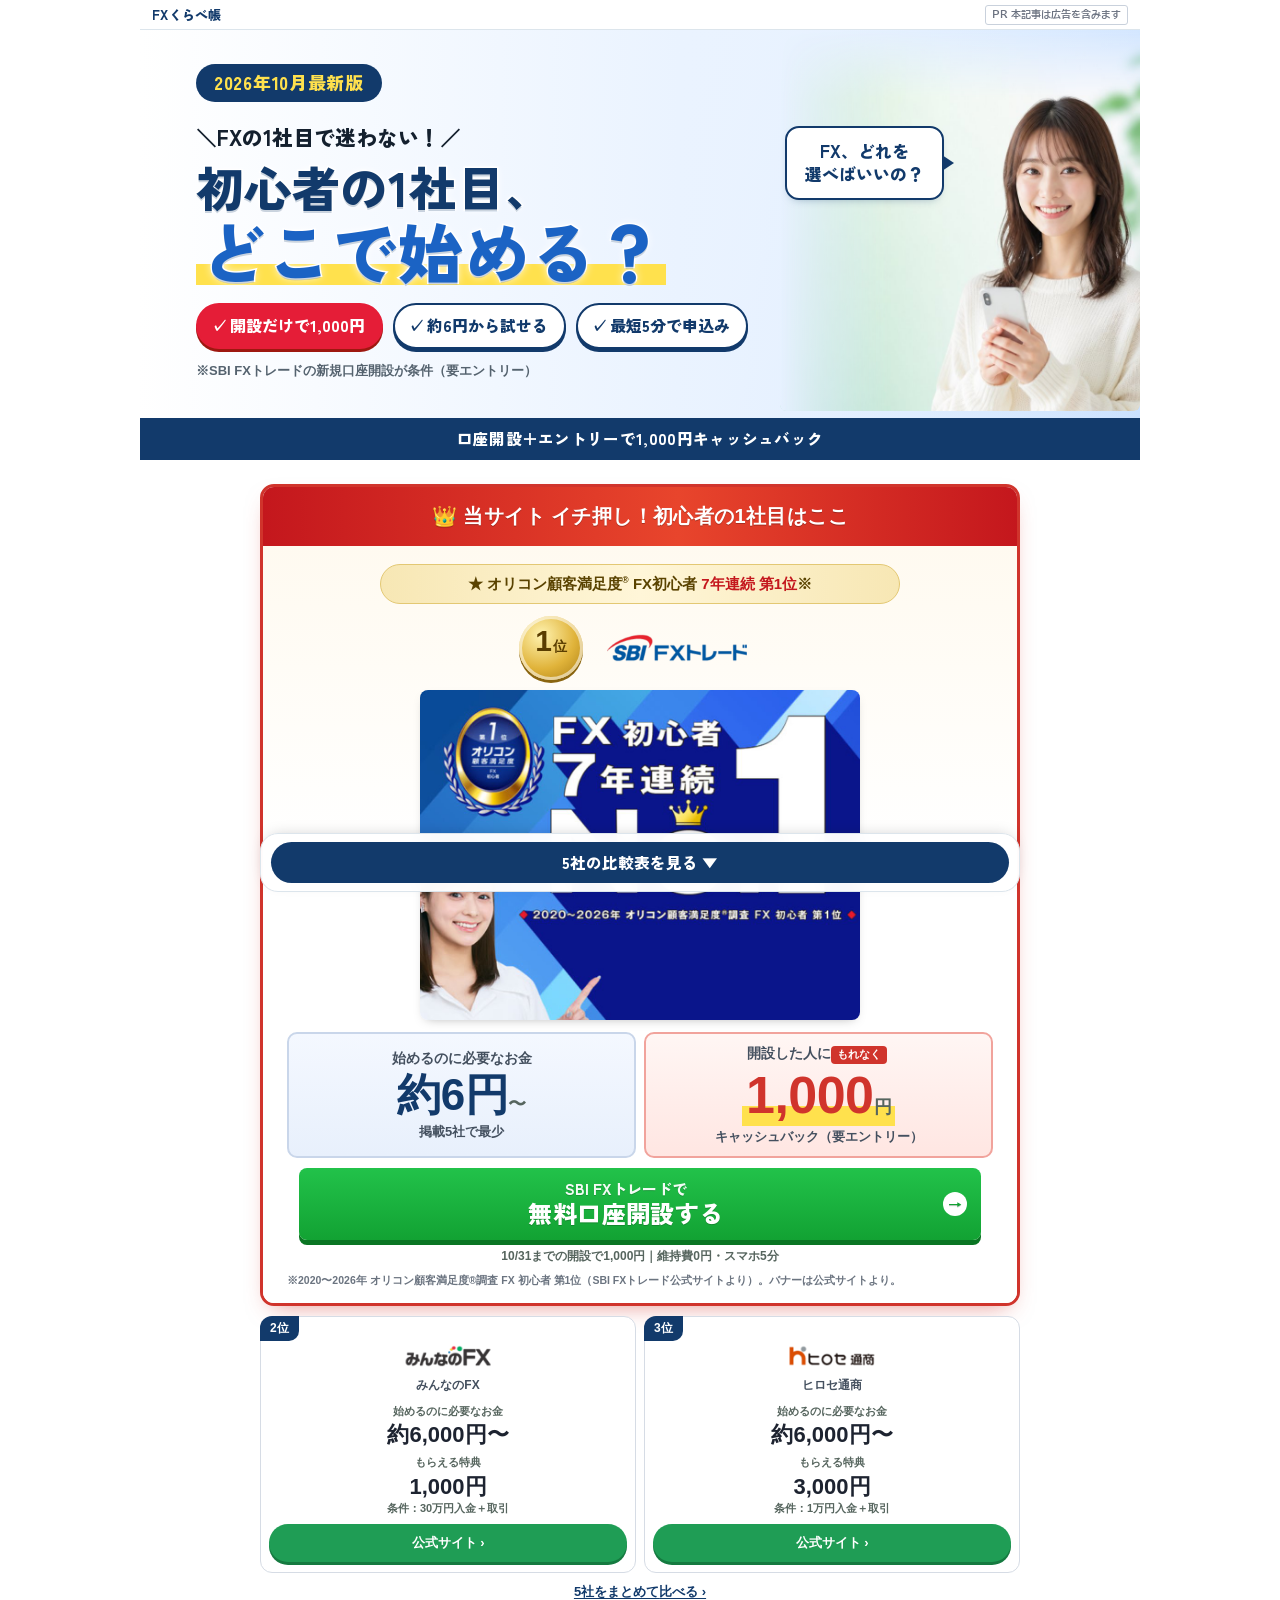
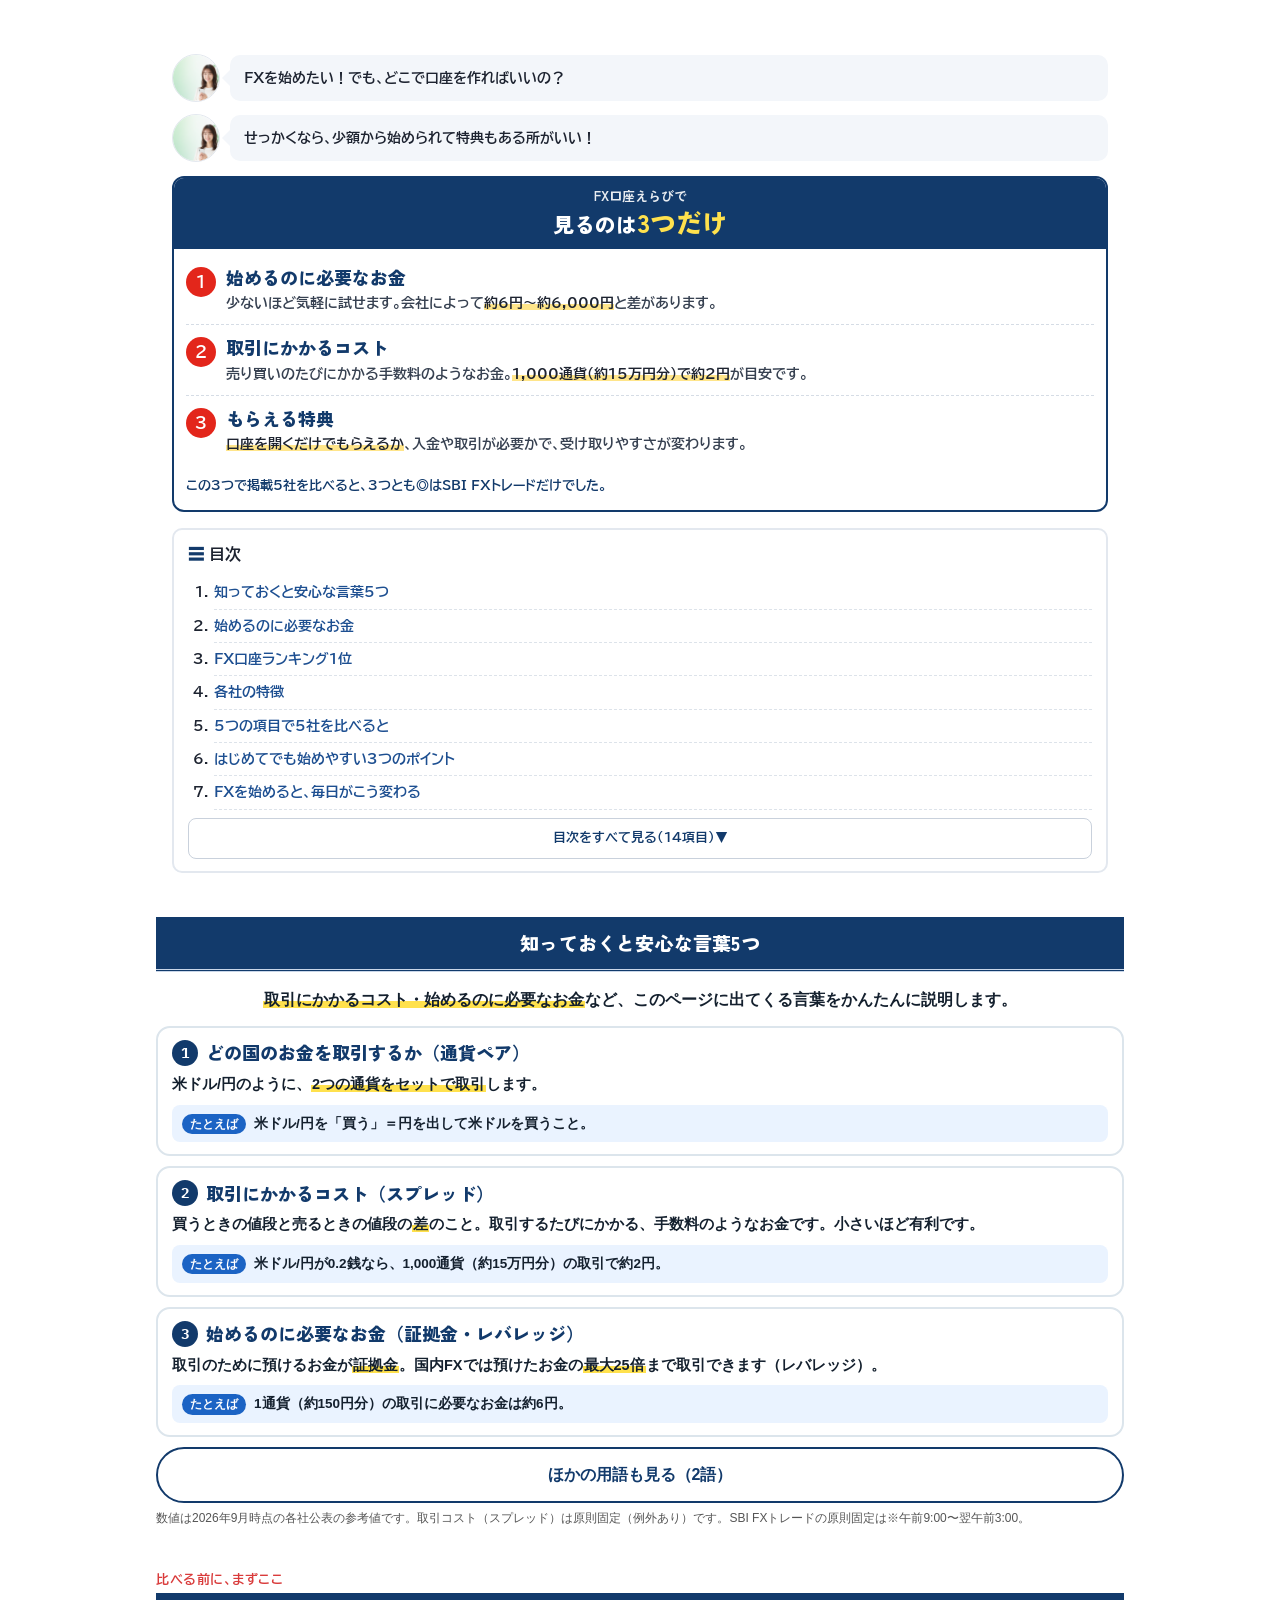
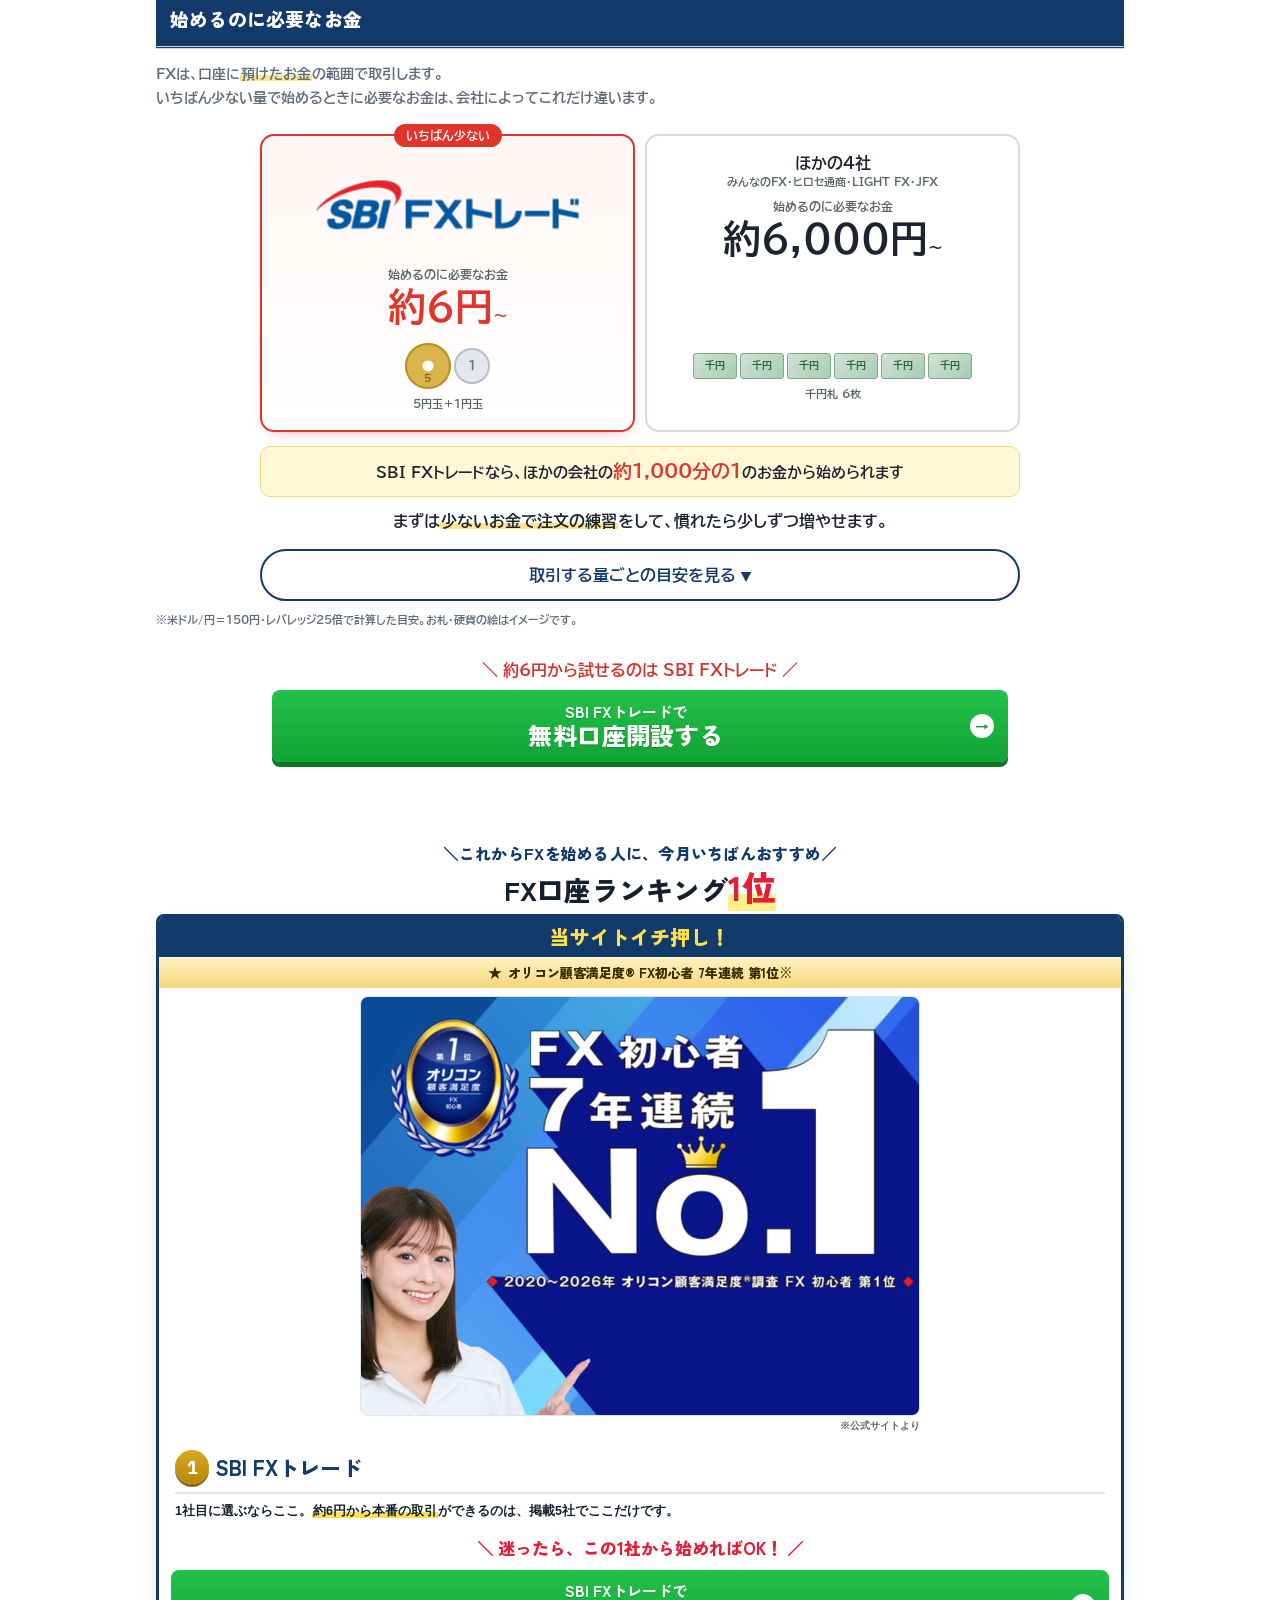
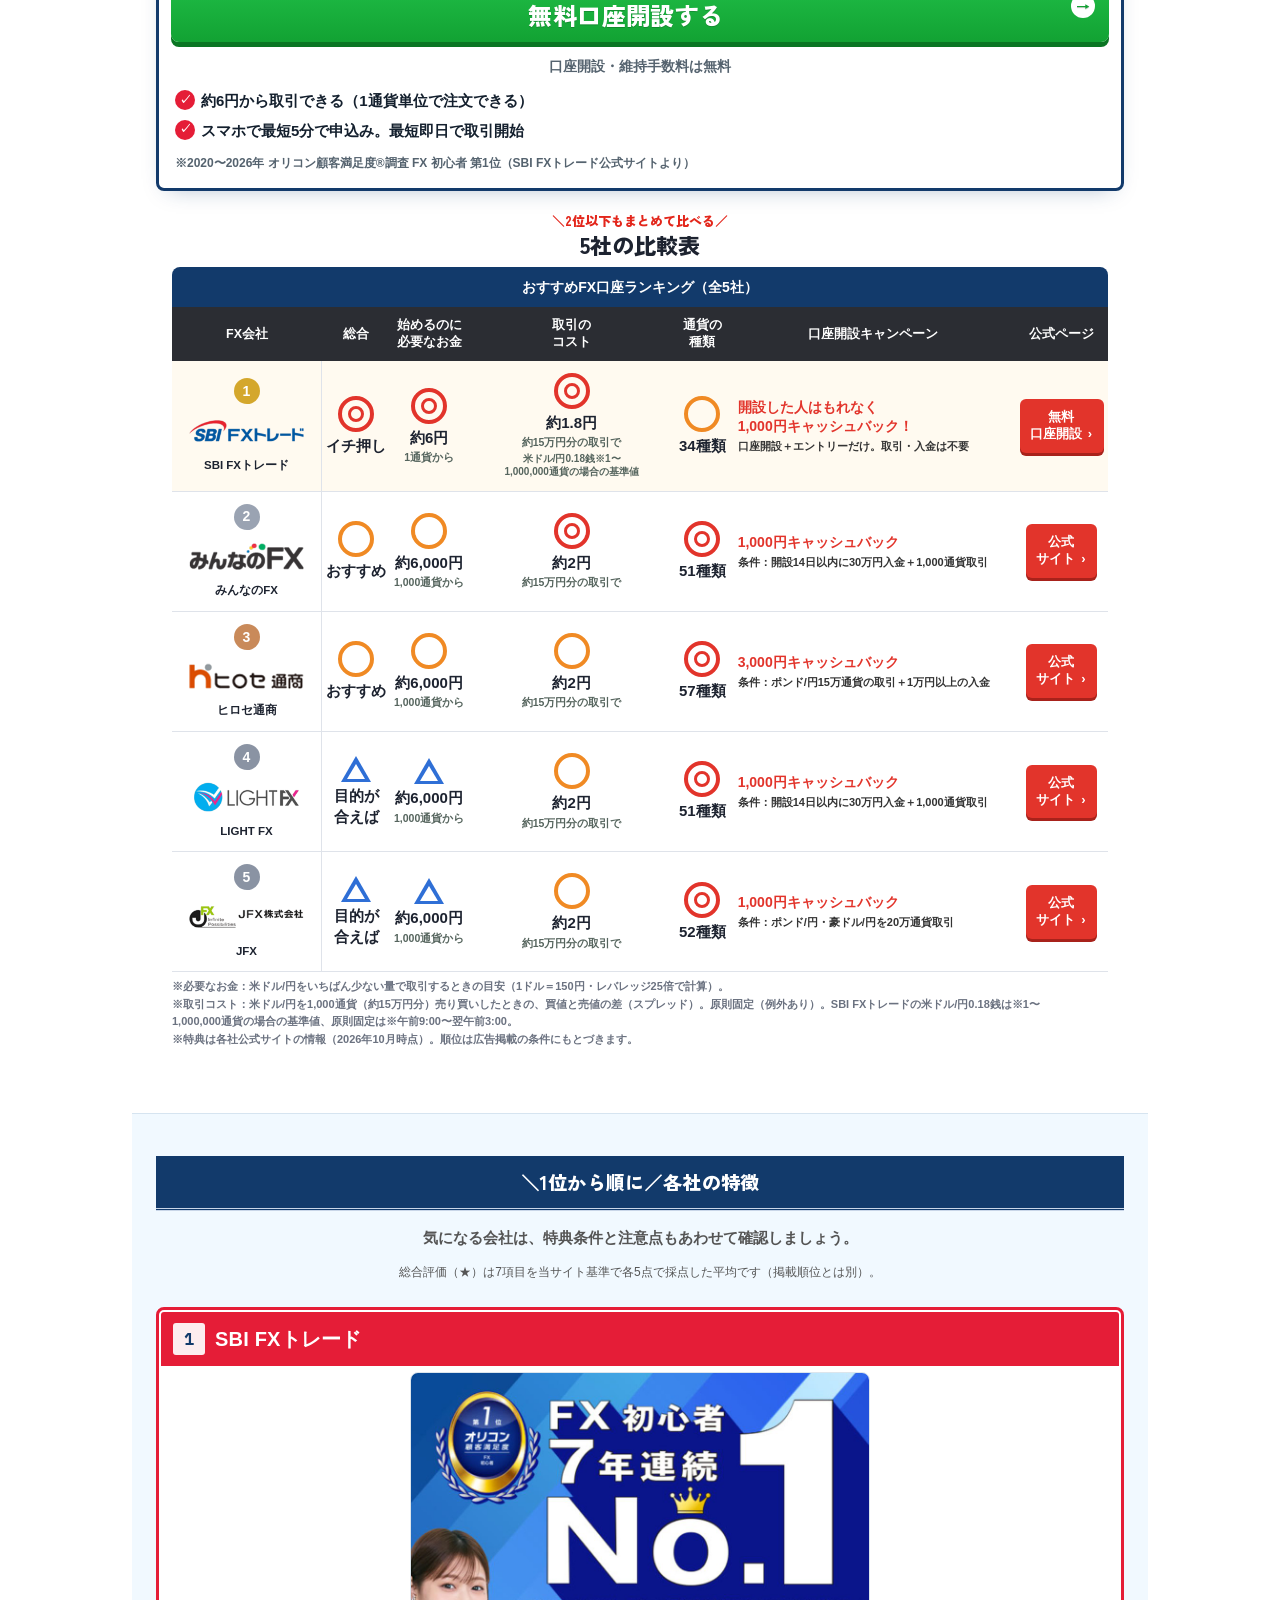
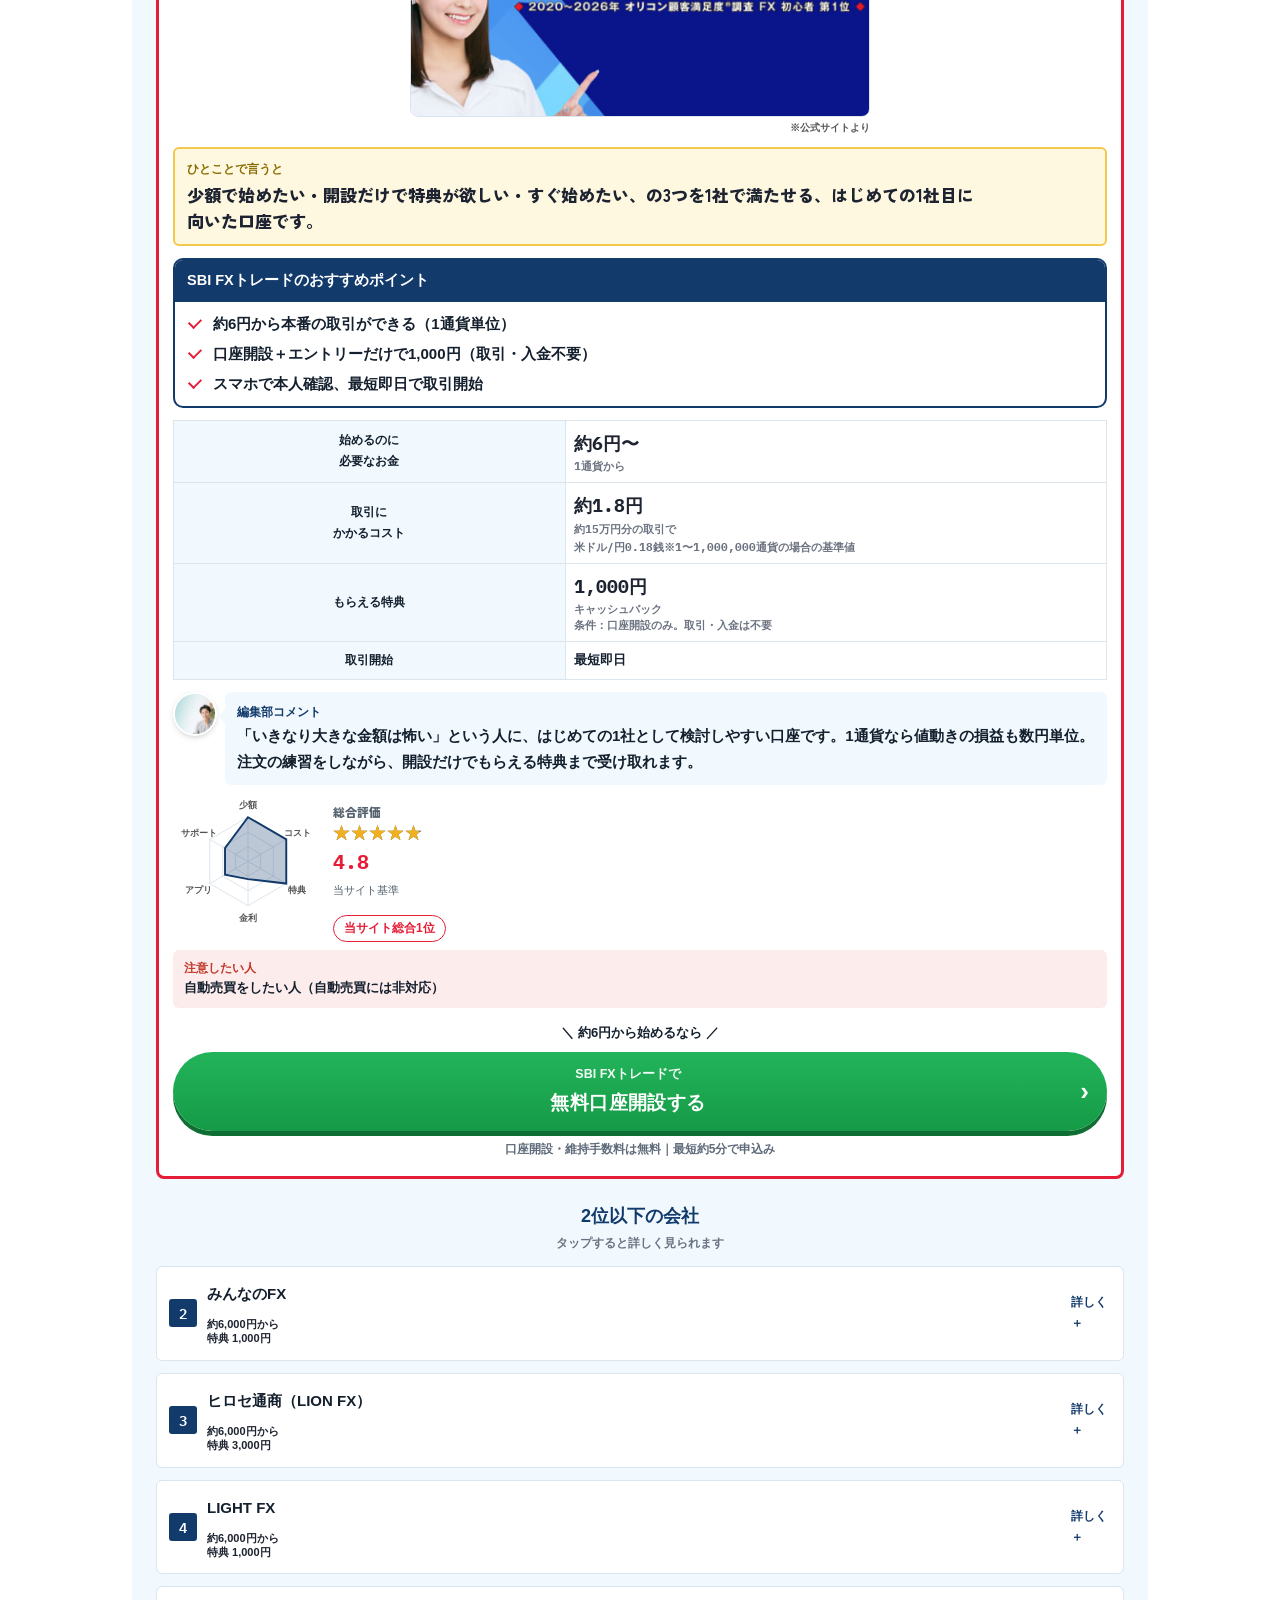
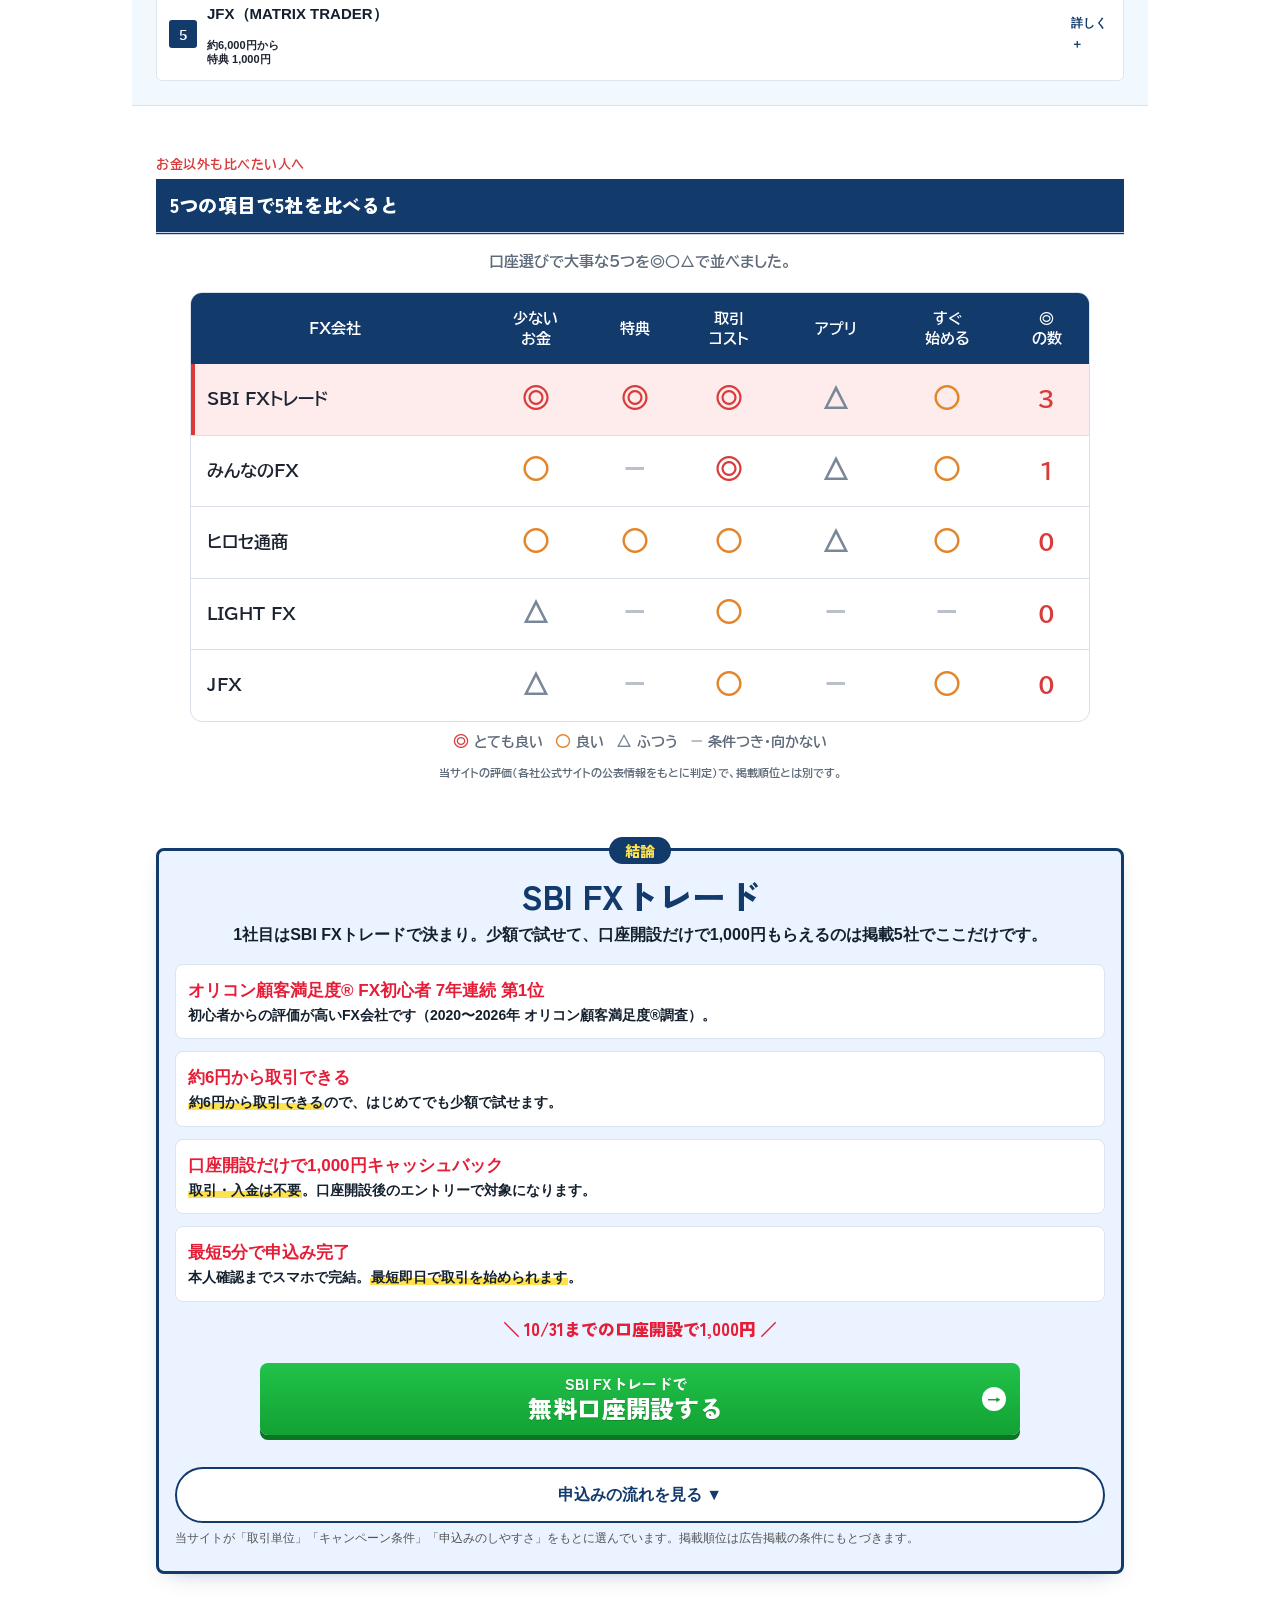
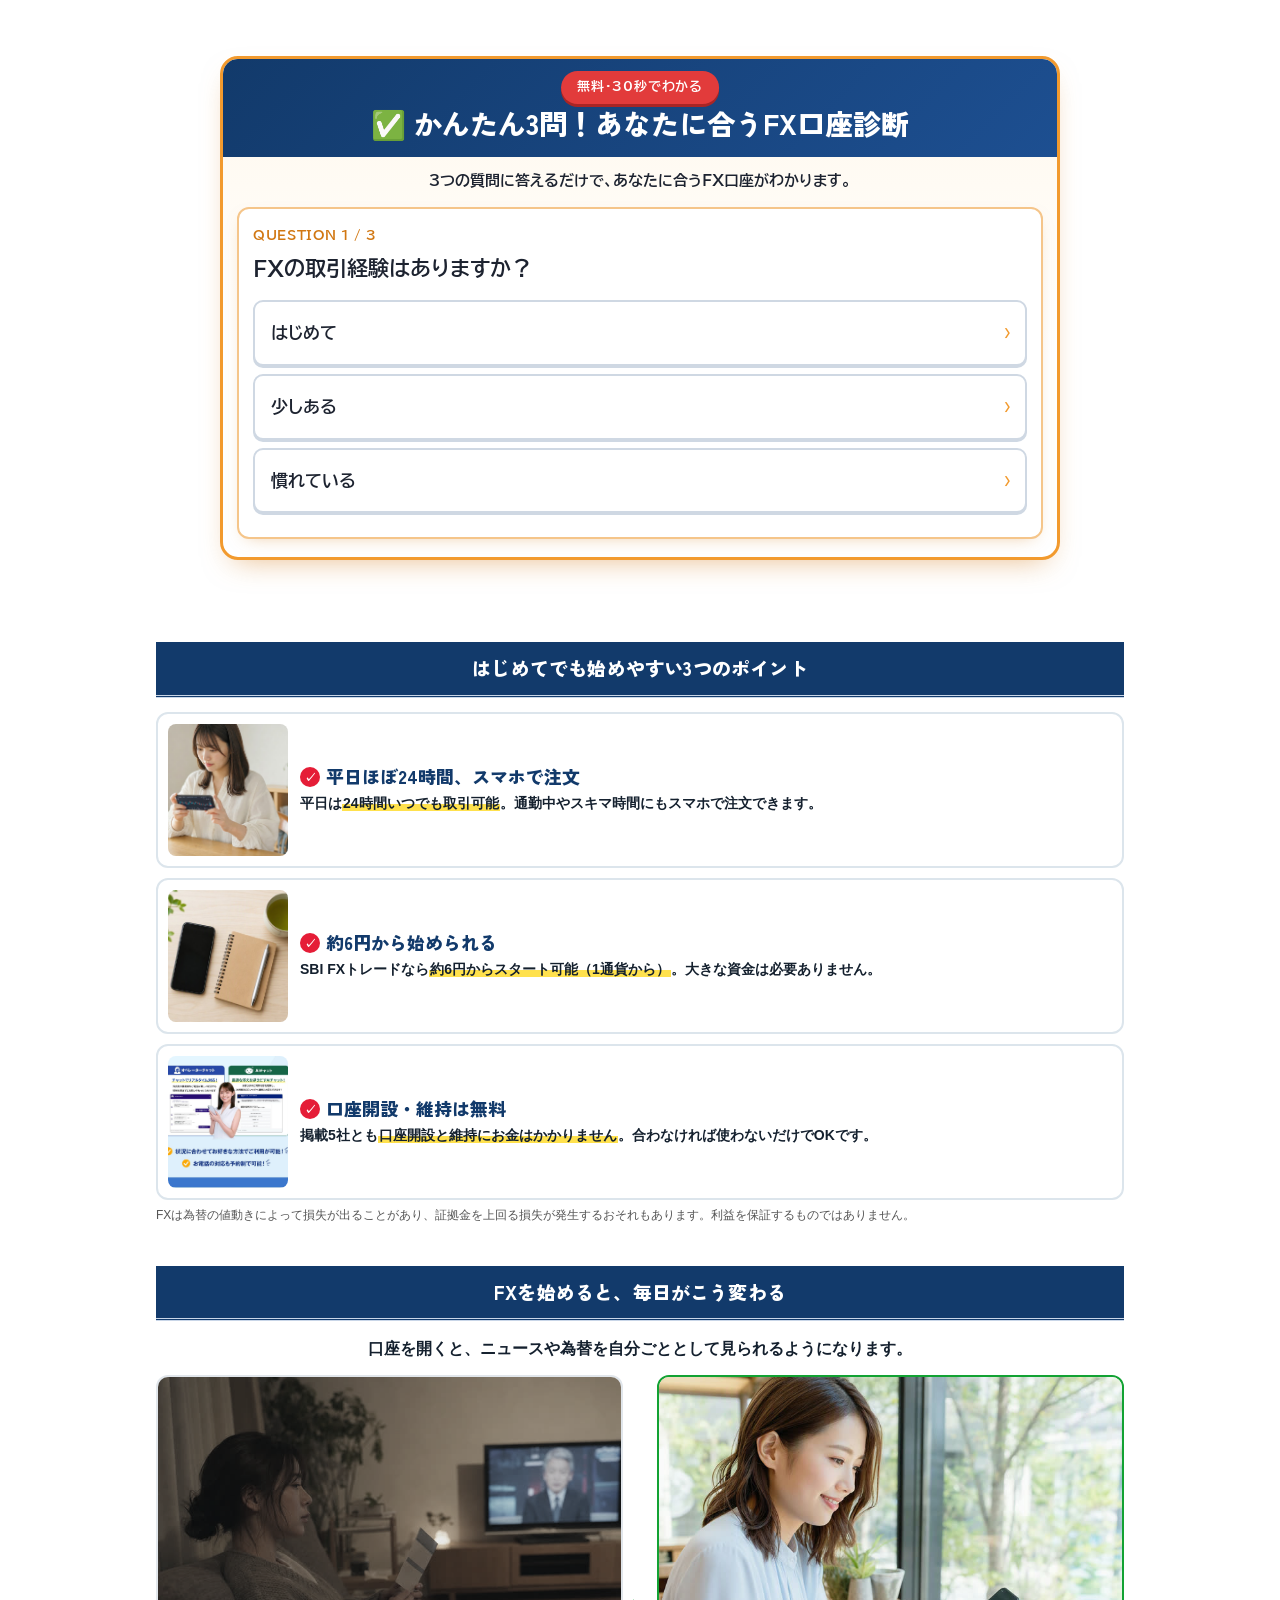
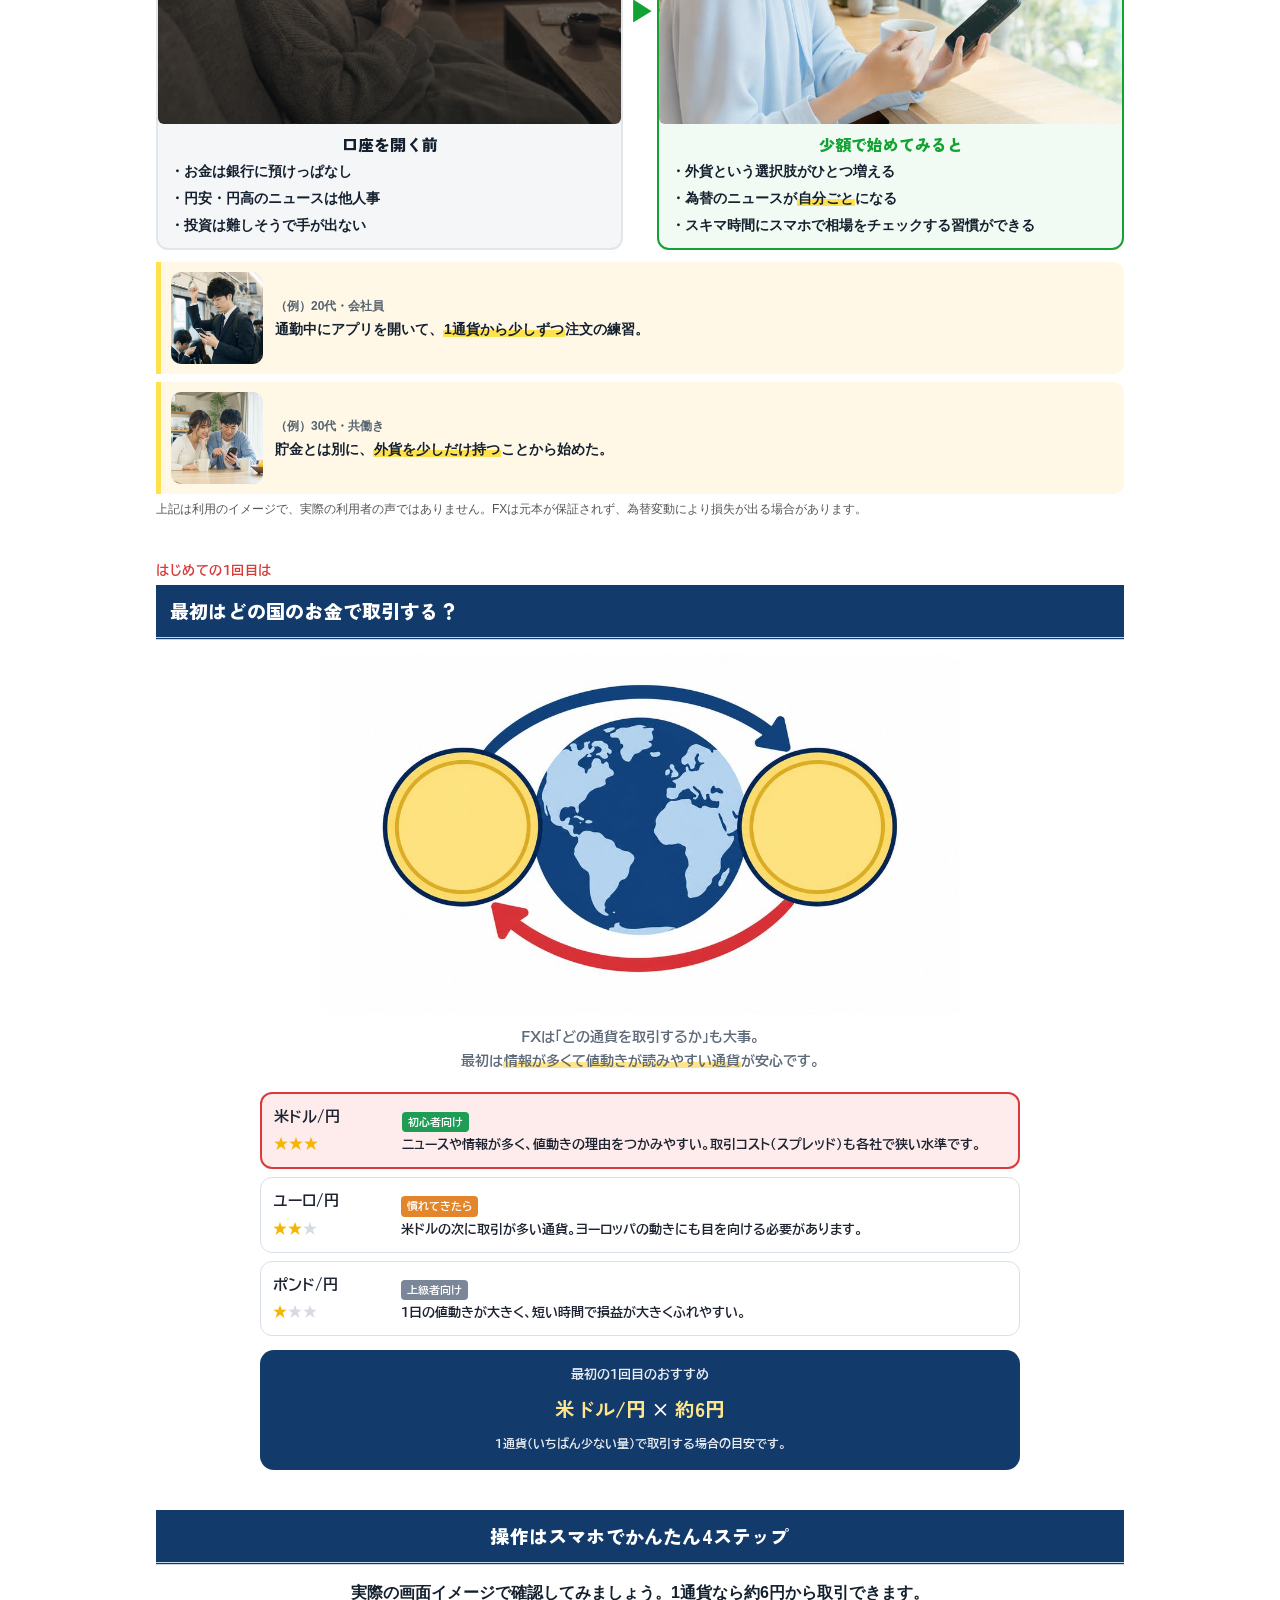
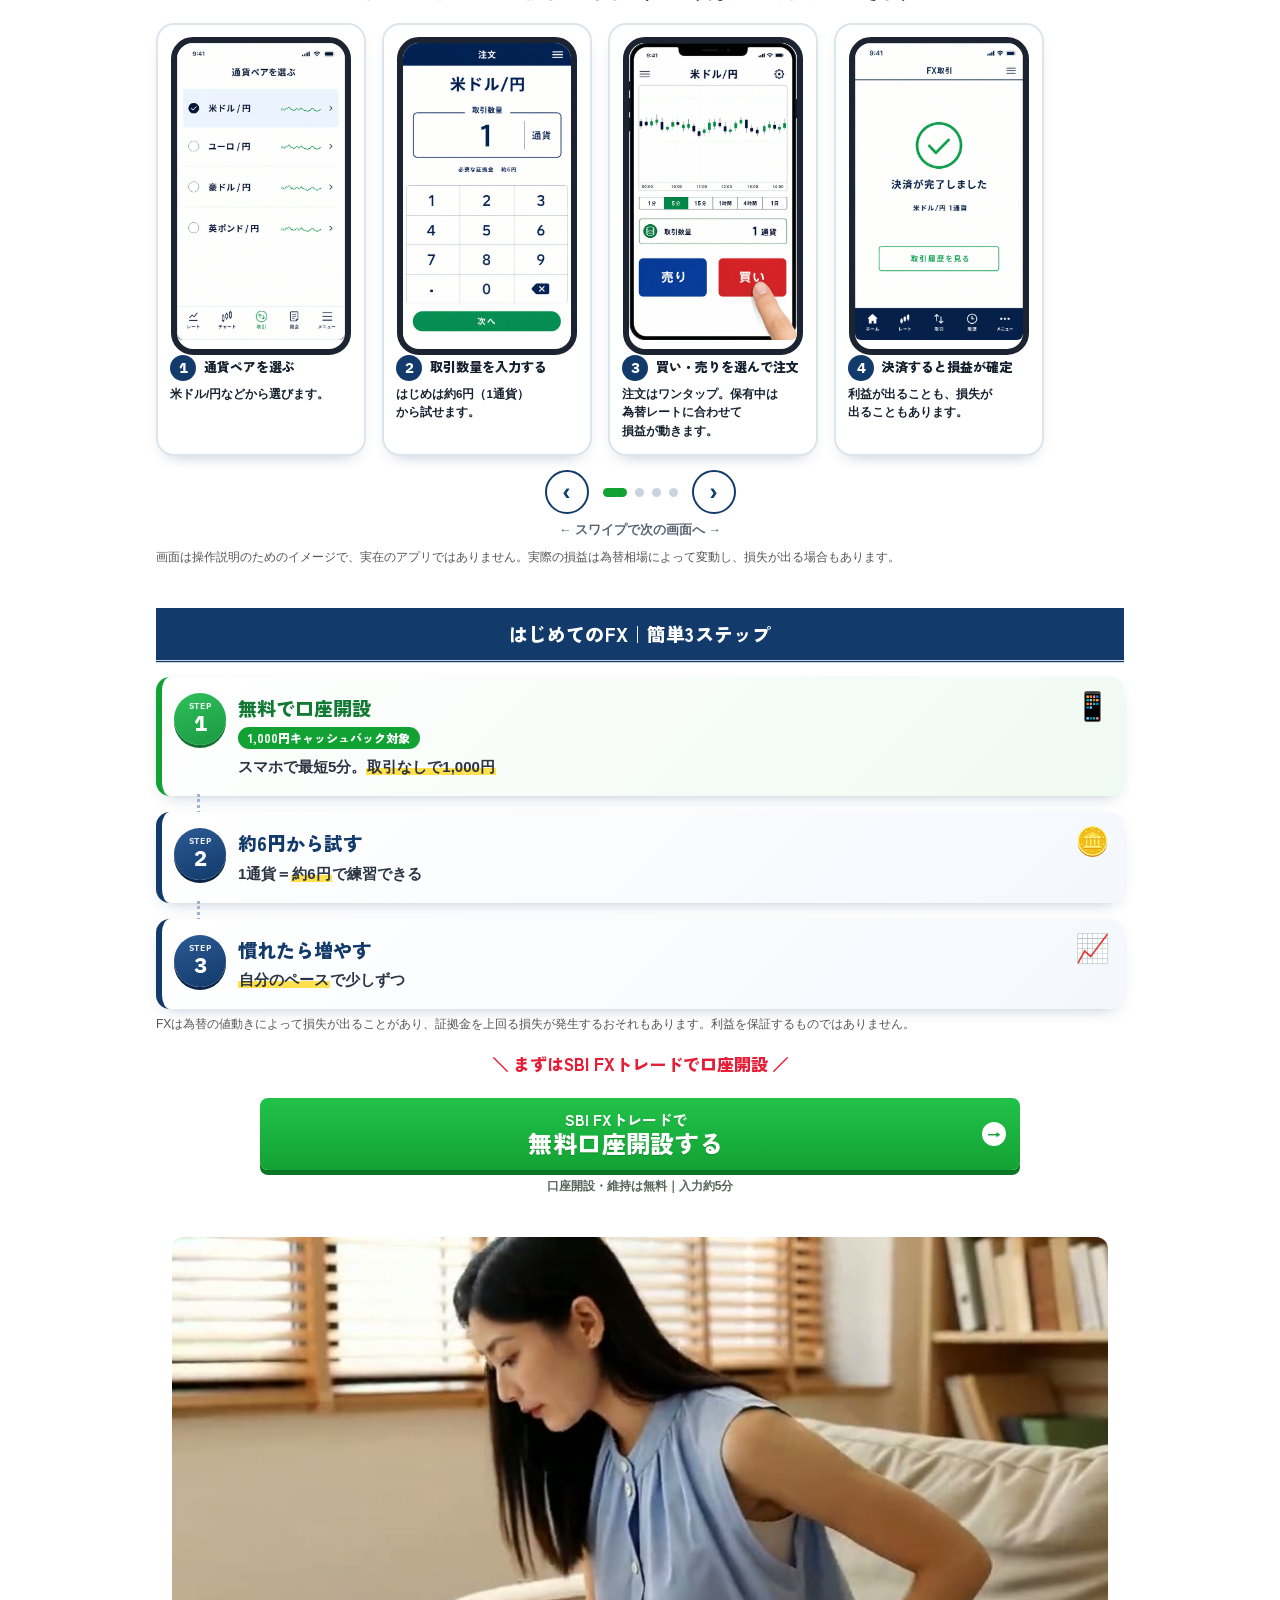
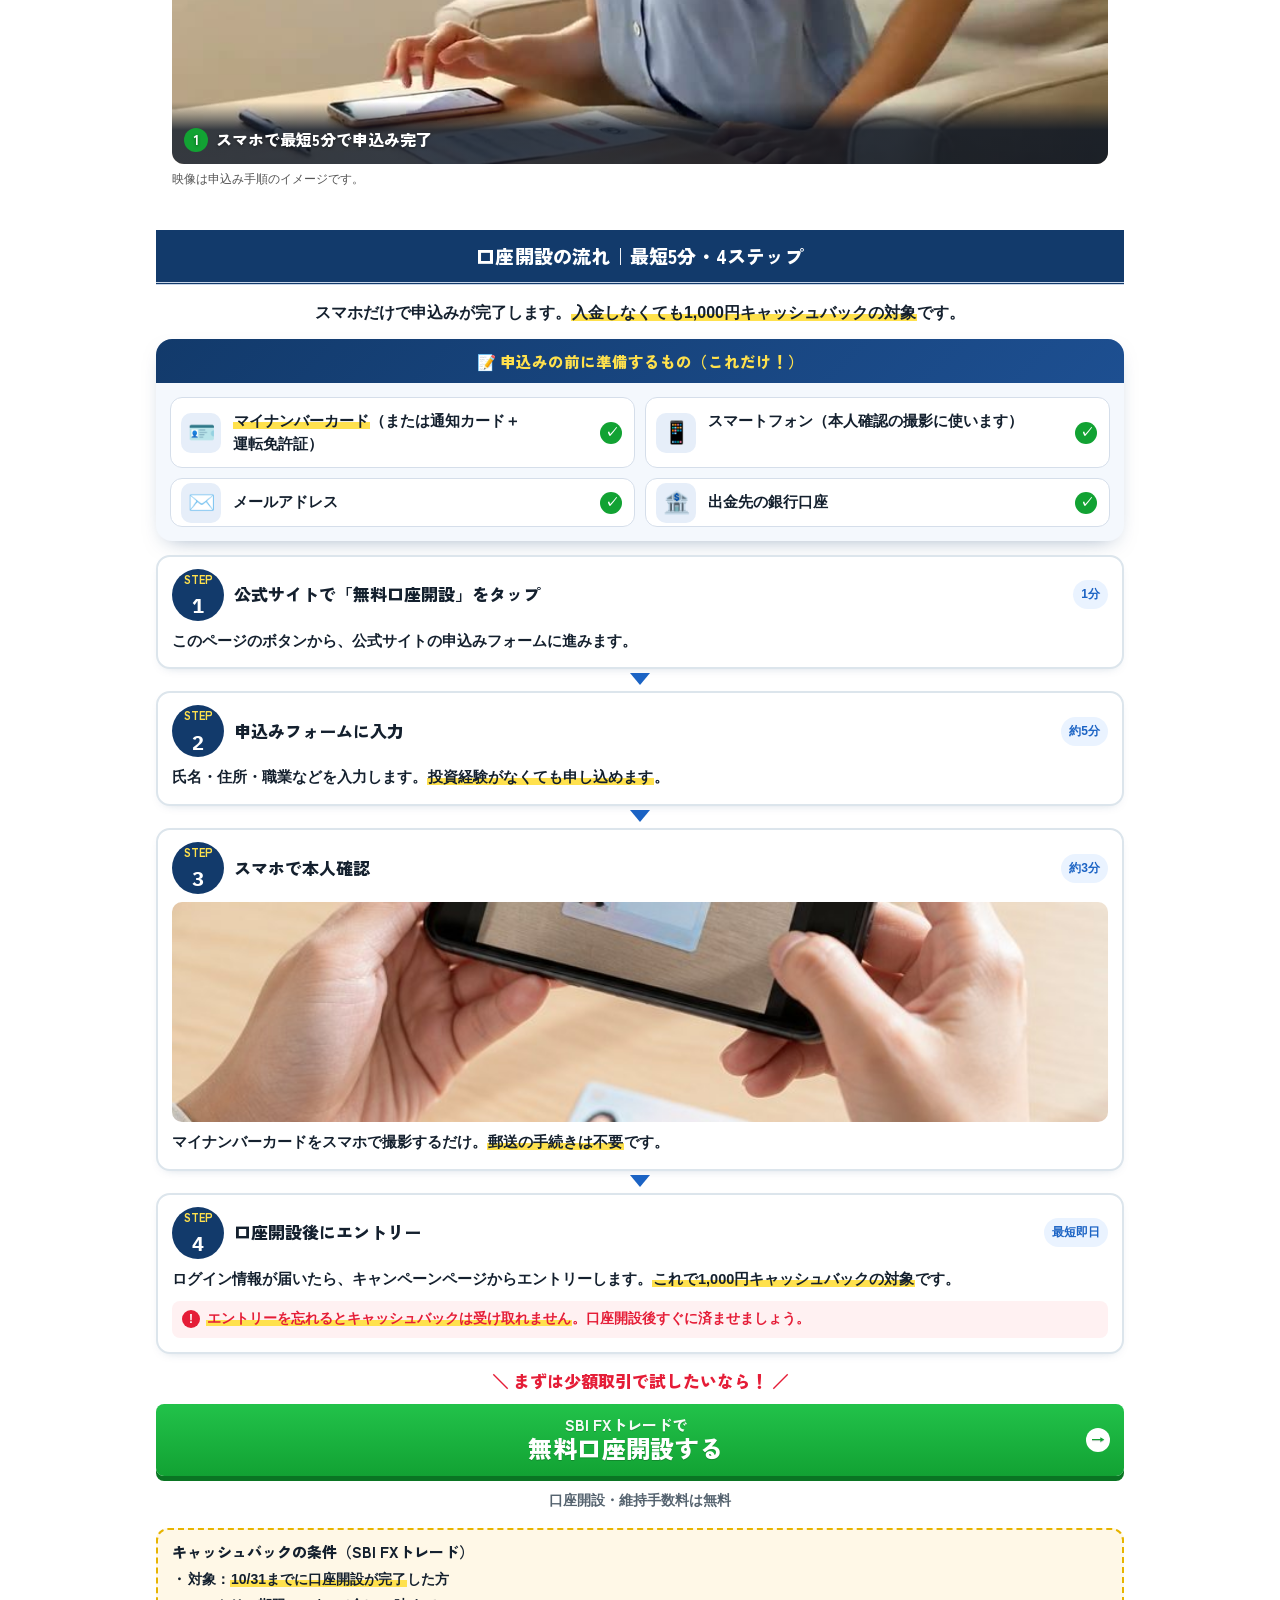
==== commit 74f9c08a: "PCのFV：上下の余白を詰め、写真を大きく右端へ、吹き出しを顔の横に Co-Authored-By: Claude Opus 5.5 <noreply@anthropic.com>" ====
--- a/r-8571d5cd/index.html
+++ b/r-8571d5cd/index.html
@@ -1804,7 +1804,7 @@
 /* 試算の棒は受け取りの見込みなので、損失ライン（--caution）と同じくらい見える濃さに */
 .swap-chart .bar{fill:var(--accent);opacity:.8}
 </style>
-<link rel="stylesheet" href="zukai.css?v=20261021d">
+<link rel="stylesheet" href="zukai.css?v=20261021e">
 </head><body>
 <!-- Google Tag Manager (noscript) -->
 <noscript><iframe src="https://www.googletagmanager.com/ns.html?id=GTM-5BLP3X5V"
@@ -3369,5 +3369,5 @@
   }
 })(typeof window !== "undefined" ? window : globalThis);
 </script>
-<script src="zukai.js?v=20261021d"></script>
+<script src="zukai.js?v=20261021e"></script>
 </body></html>
--- a/r-8571d5cd/zukai.css
+++ b/r-8571d5cd/zukai.css
@@ -826,3 +826,17 @@
 .zk-mc2-nm small { font-size: 10.5px !important; color: #56655e; line-height: 1.4; }
 @media (max-width: 767px) { .zk-mc2-v { font-size: 26px !important; } .zk-mc2-v small { font-size: 13px; } .zk-mc2 { padding: 18px 8px 12px; } }
 .zk-mc2s { margin-top: 24px !important; row-gap: 22px !important; }
+
+/* PC FV：余白を詰め、写真を大きく、吹き出しを顔の横へ（2026-10-21） */
+@media (min-width: 1100px) {
+  .r2 .r2-hero { min-height: 0 !important; height: 430px !important; padding: 34px 56px 0 !important; box-sizing: border-box; }
+  .r2 .r2-photo { right: 10px !important; bottom: 49px !important; width: 360px !important; height: 381px !important; object-position: 50% 8% !important; }
+  .r2 .r2-bubble { right: 330px !important; top: 92px !important; font-size: 17px !important; padding: 12px 18px !important; z-index: 2; }
+  .r2 .r2-bubble::after { left: auto !important; right: -12px !important; top: 50% !important; bottom: auto !important; transform: translateY(-50%) !important; border: 8px solid transparent !important; border-left: 12px solid var(--r2-brand) !important; border-right: 0 !important; }
+  .r2 .r2-copy { max-width: 600px !important; }
+  .r2 .r2-title span { font-size: 66px !important; }
+}
+@media (min-width: 1100px) {
+  .r2 .r2-photo { right: 0 !important; }
+  .r2 .r2-bubble { right: 196px !important; top: 96px !important; }
+}
